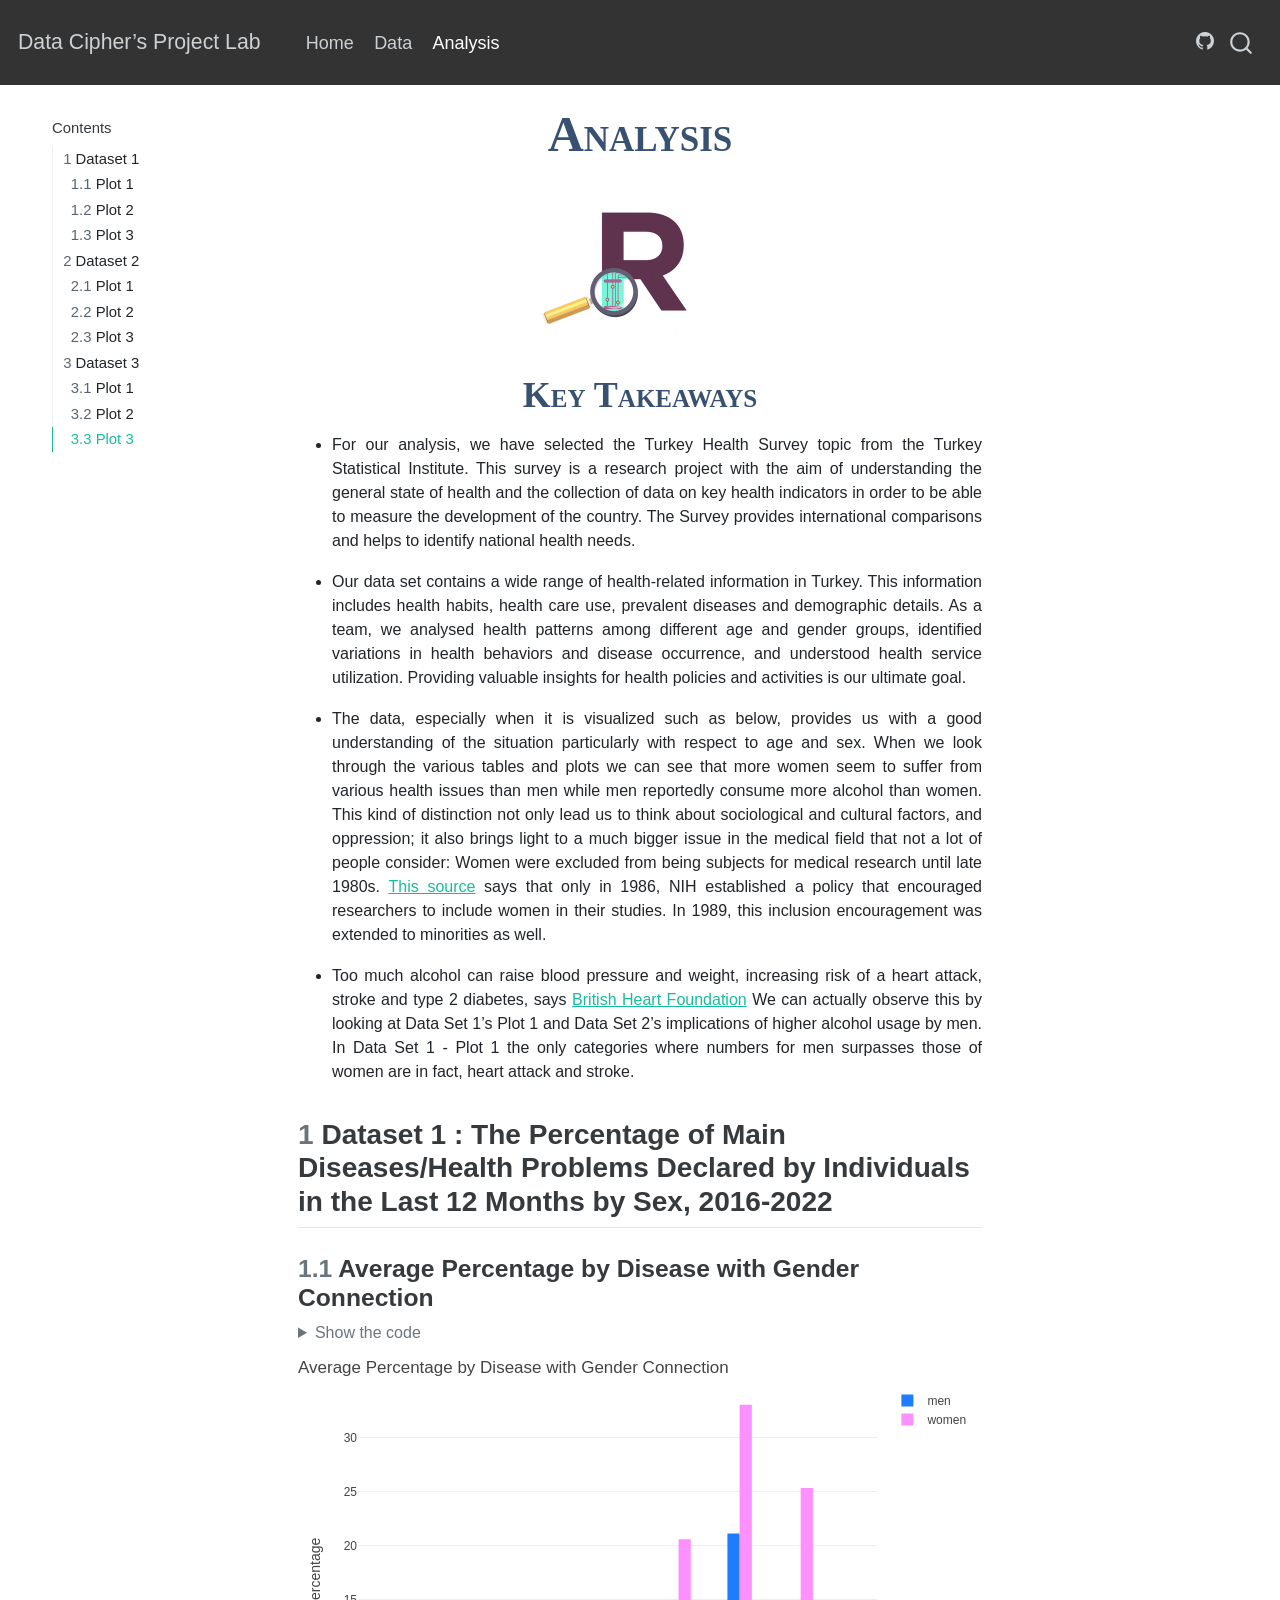
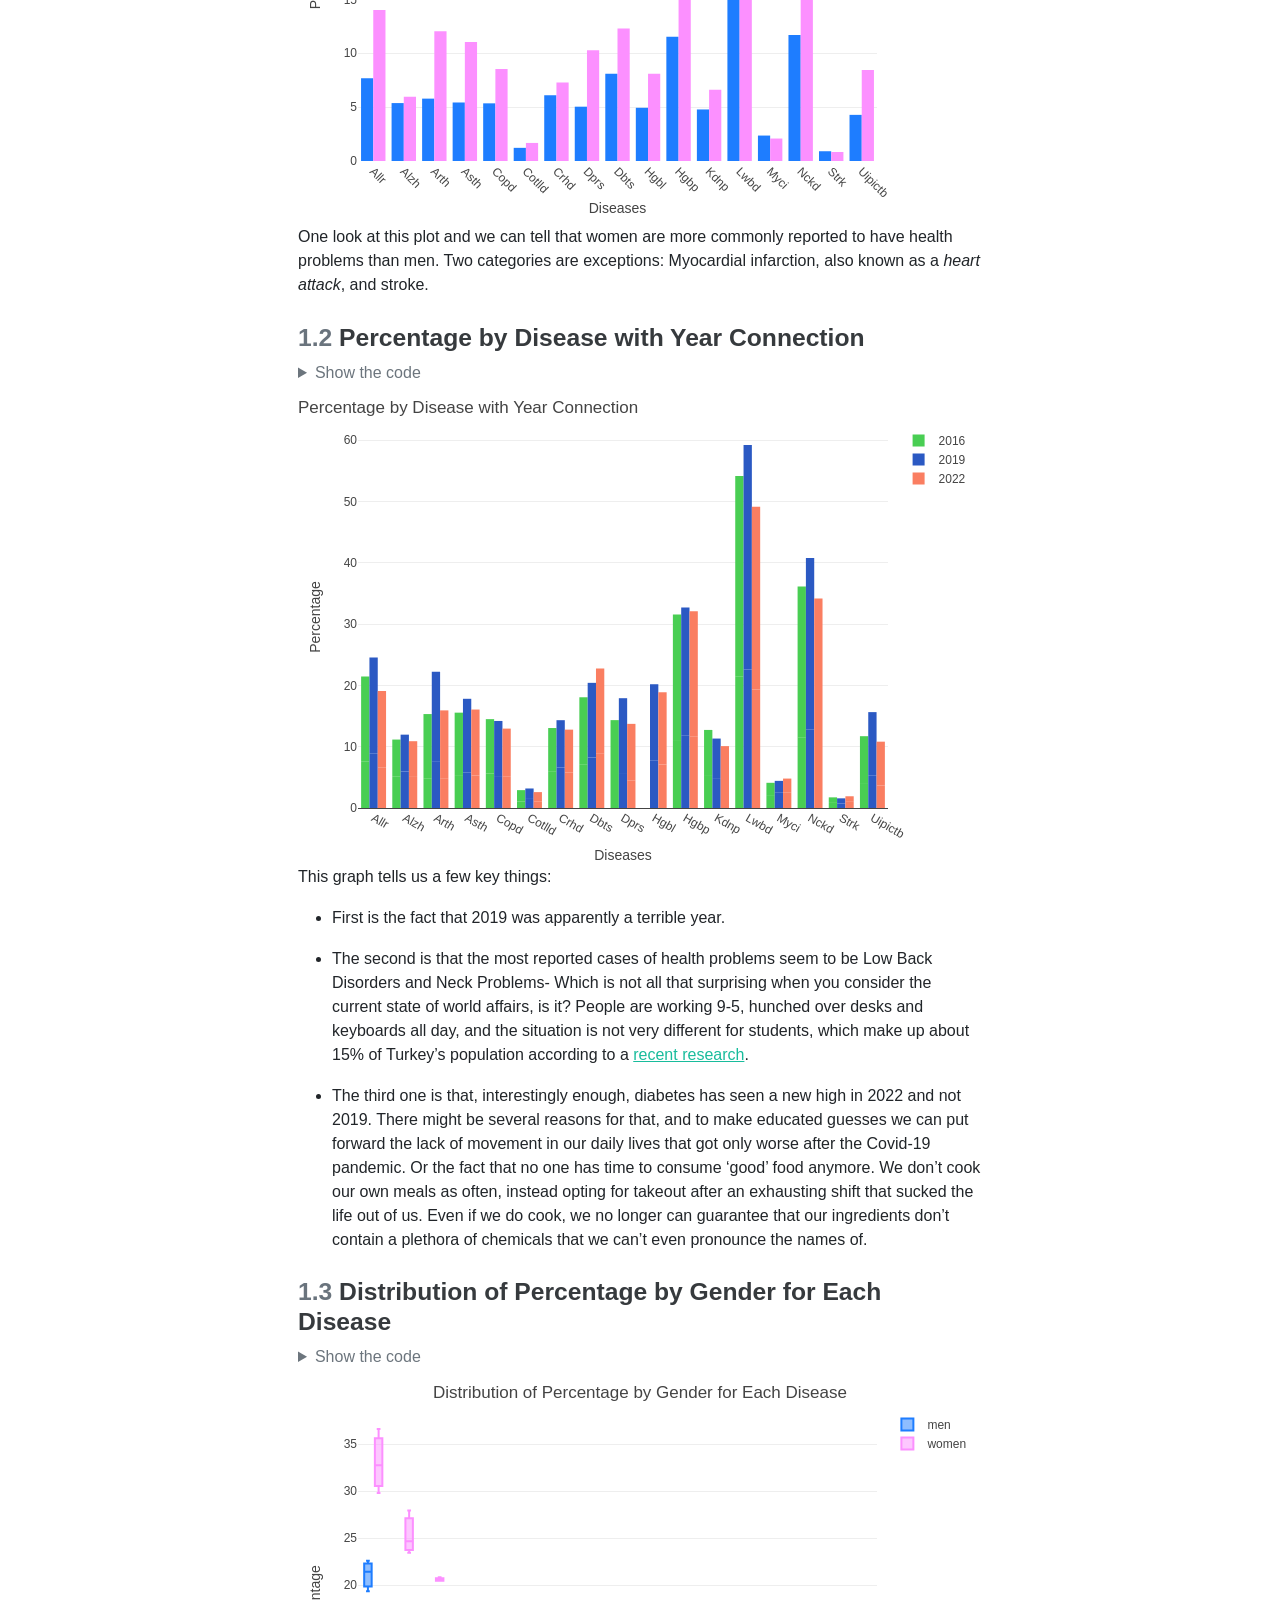
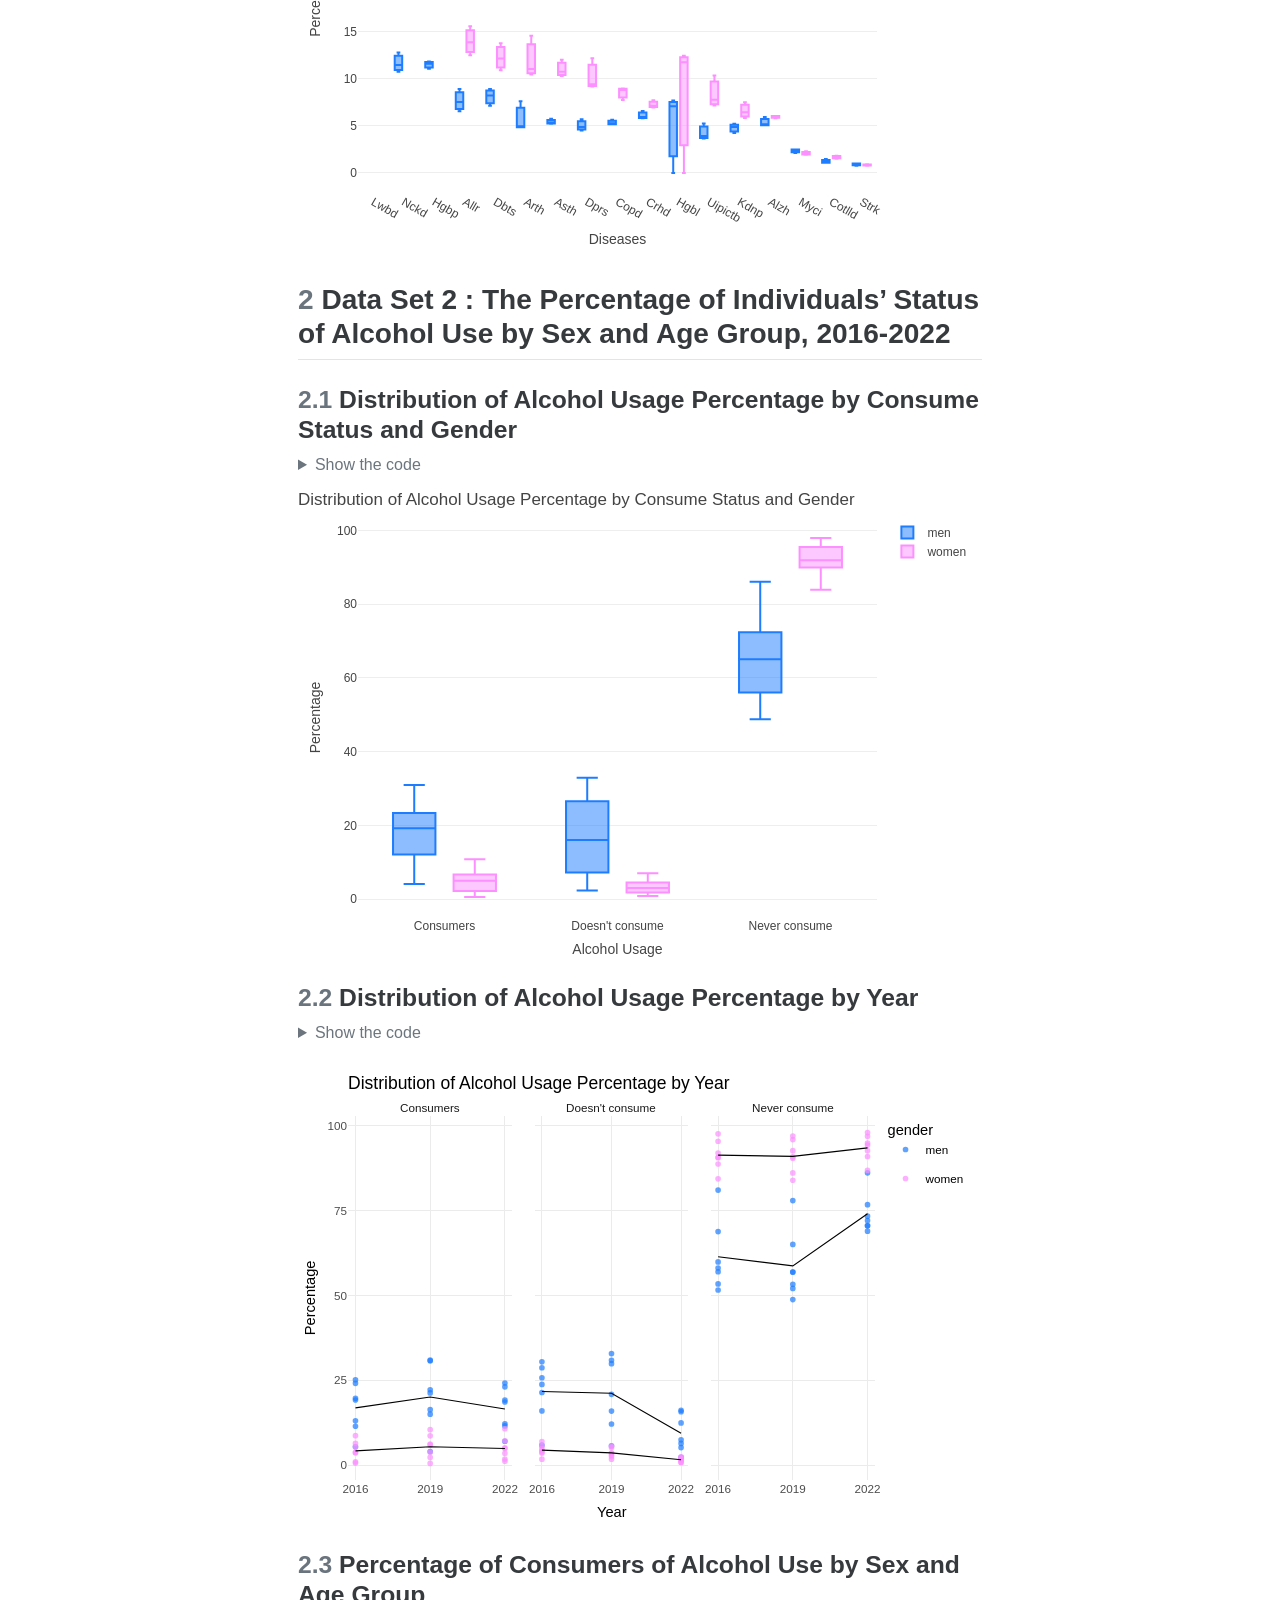
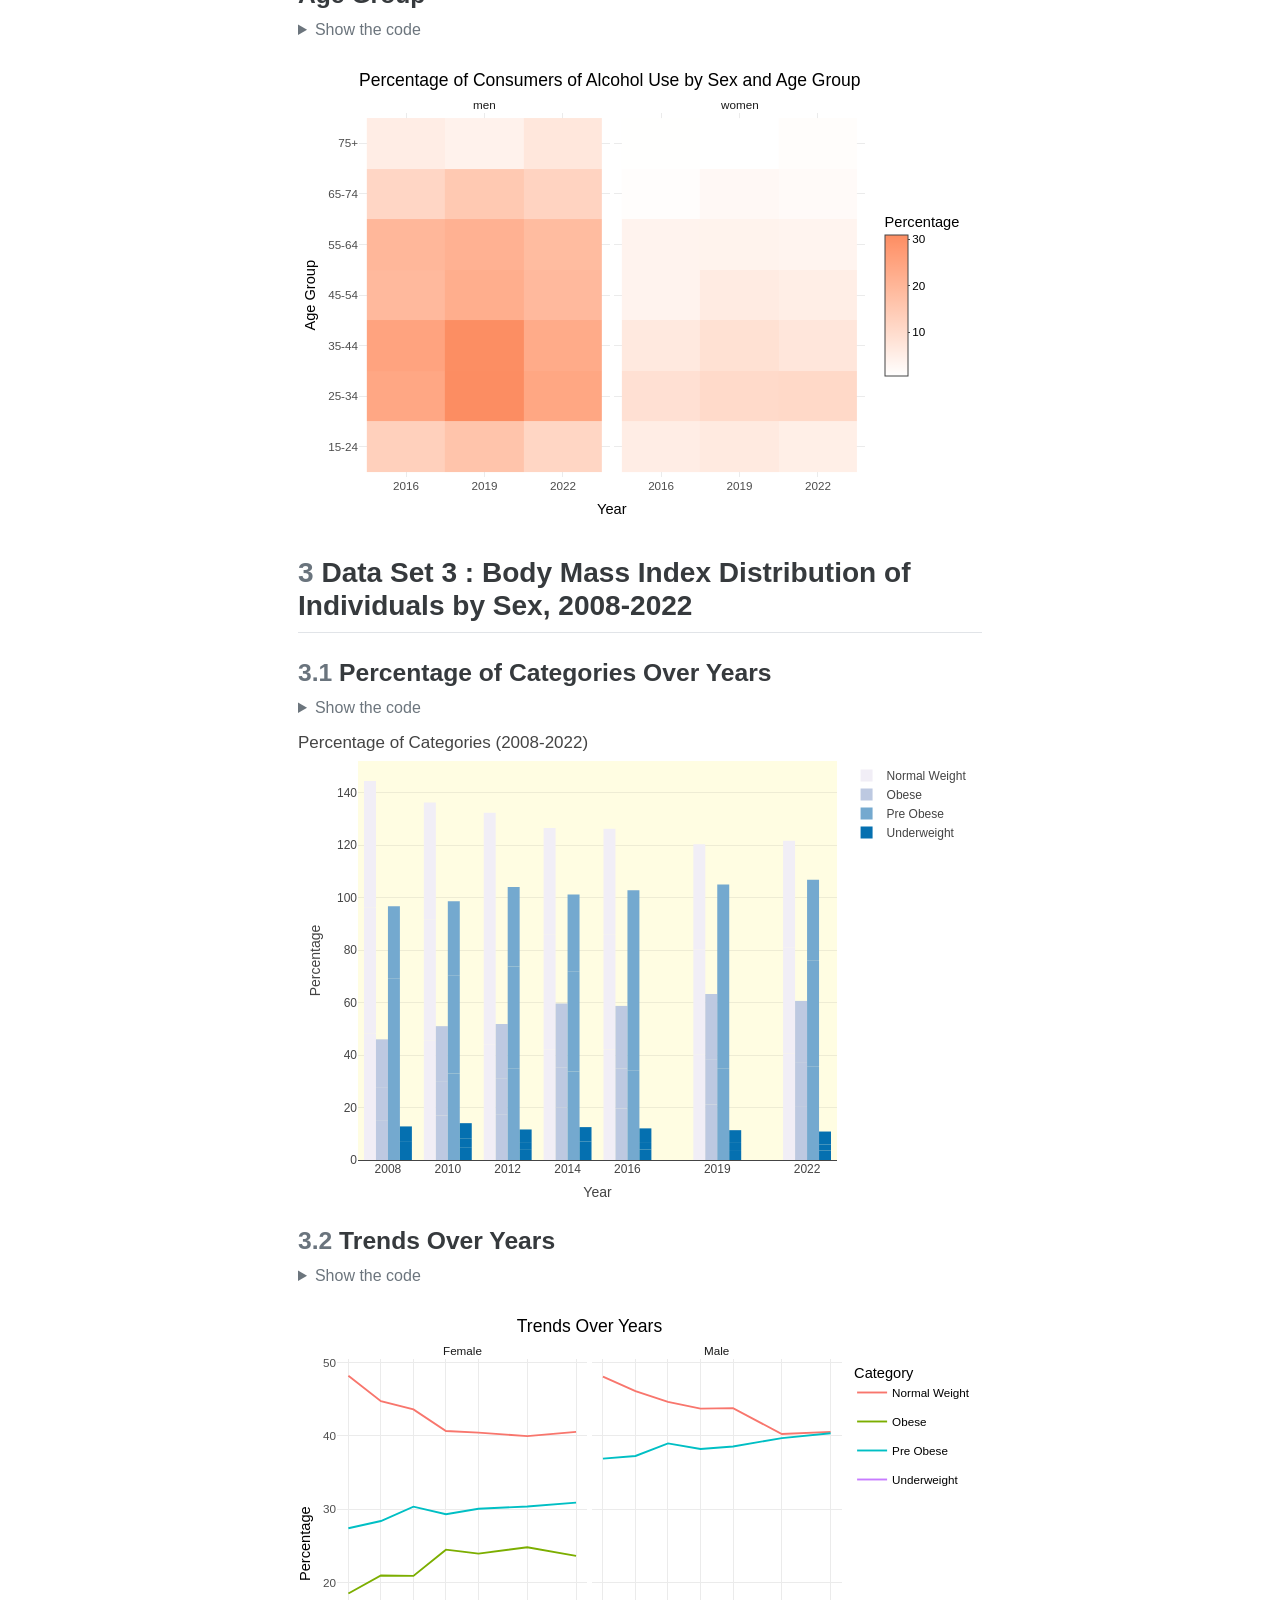
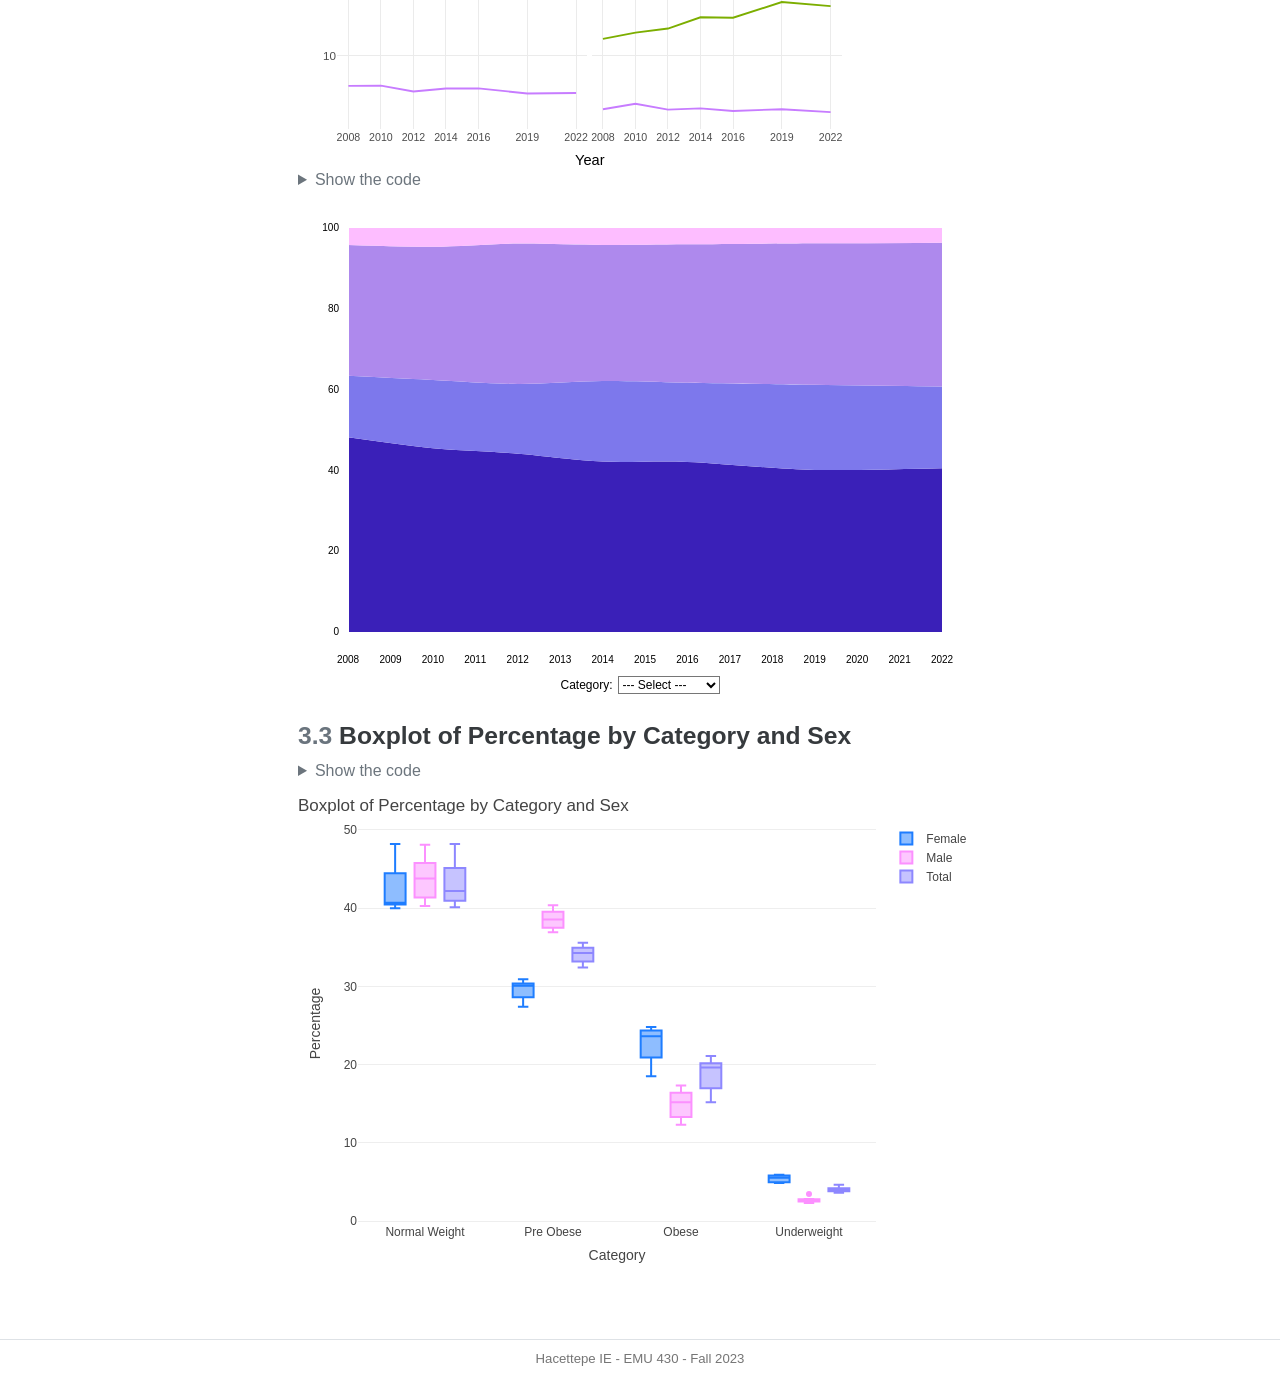
==== docs/analysis.html @ 60629591 "charts are done" ====
<!DOCTYPE html>
<html xmlns="http://www.w3.org/1999/xhtml" lang="en" xml:lang="en"><head>

<meta charset="utf-8">
<meta name="generator" content="quarto-1.3.433">

<meta name="viewport" content="width=device-width, initial-scale=1.0, user-scalable=yes">


<title>Data Cipher's Project Lab – analysis</title>
<style>
code{white-space: pre-wrap;}
span.smallcaps{font-variant: small-caps;}
div.columns{display: flex; gap: min(4vw, 1.5em);}
div.column{flex: auto; overflow-x: auto;}
div.hanging-indent{margin-left: 1.5em; text-indent: -1.5em;}
ul.task-list{list-style: none;}
ul.task-list li input[type="checkbox"] {
  width: 0.8em;
  margin: 0 0.8em 0.2em -1em; /* quarto-specific, see https://github.com/quarto-dev/quarto-cli/issues/4556 */ 
  vertical-align: middle;
}
/* CSS for syntax highlighting */
pre > code.sourceCode { white-space: pre; position: relative; }
pre > code.sourceCode > span { display: inline-block; line-height: 1.25; }
pre > code.sourceCode > span:empty { height: 1.2em; }
.sourceCode { overflow: visible; }
code.sourceCode > span { color: inherit; text-decoration: inherit; }
div.sourceCode { margin: 1em 0; }
pre.sourceCode { margin: 0; }
@media screen {
div.sourceCode { overflow: auto; }
}
@media print {
pre > code.sourceCode { white-space: pre-wrap; }
pre > code.sourceCode > span { text-indent: -5em; padding-left: 5em; }
}
pre.numberSource code
  { counter-reset: source-line 0; }
pre.numberSource code > span
  { position: relative; left: -4em; counter-increment: source-line; }
pre.numberSource code > span > a:first-child::before
  { content: counter(source-line);
    position: relative; left: -1em; text-align: right; vertical-align: baseline;
    border: none; display: inline-block;
    -webkit-touch-callout: none; -webkit-user-select: none;
    -khtml-user-select: none; -moz-user-select: none;
    -ms-user-select: none; user-select: none;
    padding: 0 4px; width: 4em;
  }
pre.numberSource { margin-left: 3em;  padding-left: 4px; }
div.sourceCode
  {   }
@media screen {
pre > code.sourceCode > span > a:first-child::before { text-decoration: underline; }
}
</style>


<script src="site_libs/quarto-nav/quarto-nav.js"></script>
<script src="site_libs/quarto-nav/headroom.min.js"></script>
<script src="site_libs/clipboard/clipboard.min.js"></script>
<script src="site_libs/quarto-search/autocomplete.umd.js"></script>
<script src="site_libs/quarto-search/fuse.min.js"></script>
<script src="site_libs/quarto-search/quarto-search.js"></script>
<meta name="quarto:offset" content="./">
<link href="./logo.png" rel="icon" type="image/png">
<script src="site_libs/quarto-html/quarto.js"></script>
<script src="site_libs/quarto-html/popper.min.js"></script>
<script src="site_libs/quarto-html/tippy.umd.min.js"></script>
<script src="site_libs/quarto-html/anchor.min.js"></script>
<link href="site_libs/quarto-html/tippy.css" rel="stylesheet">
<link href="site_libs/quarto-html/quarto-syntax-highlighting.css" rel="stylesheet" id="quarto-text-highlighting-styles">
<script src="site_libs/bootstrap/bootstrap.min.js"></script>
<link href="site_libs/bootstrap/bootstrap-icons.css" rel="stylesheet">
<link href="site_libs/bootstrap/bootstrap.min.css" rel="stylesheet" id="quarto-bootstrap" data-mode="light">
<script id="quarto-search-options" type="application/json">{
  "location": "navbar",
  "copy-button": false,
  "collapse-after": 3,
  "panel-placement": "end",
  "type": "overlay",
  "limit": 20,
  "language": {
    "search-no-results-text": "No results",
    "search-matching-documents-text": "matching documents",
    "search-copy-link-title": "Copy link to search",
    "search-hide-matches-text": "Hide additional matches",
    "search-more-match-text": "more match in this document",
    "search-more-matches-text": "more matches in this document",
    "search-clear-button-title": "Clear",
    "search-detached-cancel-button-title": "Cancel",
    "search-submit-button-title": "Submit",
    "search-label": "Search"
  }
}</script>
<style>html{ scroll-behavior: smooth; }</style>
<script src="site_libs/htmlwidgets-1.6.2/htmlwidgets.js"></script>
<script src="site_libs/plotly-binding-4.10.3/plotly.js"></script>
<script src="site_libs/typedarray-0.1/typedarray.min.js"></script>
<script src="site_libs/jquery-3.5.1/jquery.min.js"></script>
<link href="site_libs/crosstalk-1.2.1/css/crosstalk.min.css" rel="stylesheet">
<script src="site_libs/crosstalk-1.2.1/js/crosstalk.min.js"></script>
<link href="site_libs/plotly-htmlwidgets-css-2.11.1/plotly-htmlwidgets.css" rel="stylesheet">
<script src="site_libs/plotly-main-2.11.1/plotly-latest.min.js"></script>
<script src="site_libs/d3-3.5.3/d3.min.js"></script>
<link href="site_libs/colorbrewer-1/colorbrewer.css" rel="stylesheet">
<script src="site_libs/colorbrewer-1/colorbrewer.js"></script>
<link href="site_libs/streamgraph-1/streamgraph.css" rel="stylesheet">
<script src="site_libs/streamgraph-binding-0.9.0/streamgraph.js"></script>


<link rel="stylesheet" href="styles.css">
</head>

<body class="floating nav-fixed">

<div id="quarto-search-results"></div>
  <header id="quarto-header" class="headroom fixed-top">
    <nav class="navbar navbar-expand-lg navbar-dark ">
      <div class="navbar-container container-fluid">
      <div class="navbar-brand-container">
    <a class="navbar-brand" href="./index.html">
    <span class="navbar-title">Data Cipher’s Project Lab</span>
    </a>
  </div>
            <div id="quarto-search" class="" title="Search"></div>
          <button class="navbar-toggler" type="button" data-bs-toggle="collapse" data-bs-target="#navbarCollapse" aria-controls="navbarCollapse" aria-expanded="false" aria-label="Toggle navigation" onclick="if (window.quartoToggleHeadroom) { window.quartoToggleHeadroom(); }">
  <span class="navbar-toggler-icon"></span>
</button>
          <div class="collapse navbar-collapse" id="navbarCollapse">
            <ul class="navbar-nav navbar-nav-scroll me-auto">
  <li class="nav-item">
    <a class="nav-link" href="./index.html" rel="" target="">
 <span class="menu-text">Home</span></a>
  </li>  
  <li class="nav-item">
    <a class="nav-link" href="./data.html" rel="" target="">
 <span class="menu-text">Data</span></a>
  </li>  
  <li class="nav-item">
    <a class="nav-link active" href="./analysis.html" rel="" target="" aria-current="page">
 <span class="menu-text">Analysis</span></a>
  </li>  
</ul>
            <div class="quarto-navbar-tools ms-auto">
    <a href="https://github.com/emu-hacettepe-analytics/emu430-fall2023-team-data_ciphers" rel="" title="" class="quarto-navigation-tool px-1" aria-label=""><i class="bi bi-github"></i></a>
</div>
          </div> <!-- /navcollapse -->
      </div> <!-- /container-fluid -->
    </nav>
</header>
<!-- content -->
<div id="quarto-content" class="quarto-container page-columns page-rows-contents page-layout-article page-navbar">
<!-- sidebar -->
  <nav id="quarto-sidebar" class="sidebar collapse collapse-horizontal sidebar-navigation floating overflow-auto">
    <nav id="TOC" role="doc-toc" class="toc-active" data-toc-expanded="5">
    <h2 id="toc-title">Contents</h2>
   
  <ul>
  <li><a href="#dataset-1-the-percentage-of-main-diseaseshealth-problems-declared-by-individuals-in-the-last-12-months-by-sex-2016-2022" id="toc-dataset-1-the-percentage-of-main-diseaseshealth-problems-declared-by-individuals-in-the-last-12-months-by-sex-2016-2022" class="nav-link active" data-scroll-target="#dataset-1-the-percentage-of-main-diseaseshealth-problems-declared-by-individuals-in-the-last-12-months-by-sex-2016-2022"><span class="header-section-number">1</span> Dataset 1 : The Percentage of Main Diseases/Health Problems Declared by Individuals in the Last 12 Months by Sex, 2016-2022</a>
  <ul>
  <li><a href="#average-percentage-by-disease-with-gender-connection" id="toc-average-percentage-by-disease-with-gender-connection" class="nav-link" data-scroll-target="#average-percentage-by-disease-with-gender-connection"><span class="header-section-number">1.1</span> Average Percentage by Disease with Gender Connection</a></li>
  <li><a href="#percentage-by-disease-with-year-connection" id="toc-percentage-by-disease-with-year-connection" class="nav-link" data-scroll-target="#percentage-by-disease-with-year-connection"><span class="header-section-number">1.2</span> Percentage by Disease with Year Connection</a></li>
  <li><a href="#distribution-of-percentage-by-gender-for-each-disease" id="toc-distribution-of-percentage-by-gender-for-each-disease" class="nav-link" data-scroll-target="#distribution-of-percentage-by-gender-for-each-disease"><span class="header-section-number">1.3</span> Distribution of Percentage by Gender for Each Disease</a></li>
  </ul></li>
  <li><a href="#data-set-2-the-percentage-of-individuals-status-of-alcohol-use-by-sex-and-age-group-2016-2022" id="toc-data-set-2-the-percentage-of-individuals-status-of-alcohol-use-by-sex-and-age-group-2016-2022" class="nav-link" data-scroll-target="#data-set-2-the-percentage-of-individuals-status-of-alcohol-use-by-sex-and-age-group-2016-2022"><span class="header-section-number">2</span> Data Set 2 : The Percentage of Individuals’ Status of Alcohol Use by Sex and Age Group, 2016-2022</a>
  <ul>
  <li><a href="#distribution-of-alcohol-usage-percentage-by-consume-status-and-gender" id="toc-distribution-of-alcohol-usage-percentage-by-consume-status-and-gender" class="nav-link" data-scroll-target="#distribution-of-alcohol-usage-percentage-by-consume-status-and-gender"><span class="header-section-number">2.1</span> Distribution of Alcohol Usage Percentage by Consume Status and Gender</a></li>
  <li><a href="#distribution-of-alcohol-usage-percentage-by-year" id="toc-distribution-of-alcohol-usage-percentage-by-year" class="nav-link" data-scroll-target="#distribution-of-alcohol-usage-percentage-by-year"><span class="header-section-number">2.2</span> Distribution of Alcohol Usage Percentage by Year</a></li>
  <li><a href="#percentage-of-consumers-of-alcohol-use-by-sex-and-age-group" id="toc-percentage-of-consumers-of-alcohol-use-by-sex-and-age-group" class="nav-link" data-scroll-target="#percentage-of-consumers-of-alcohol-use-by-sex-and-age-group"><span class="header-section-number">2.3</span> Percentage of Consumers of Alcohol Use by Sex and Age Group</a></li>
  </ul></li>
  <li><a href="#data-set-3-body-mass-index-distribution-of-individuals-by-sex-2008-2022" id="toc-data-set-3-body-mass-index-distribution-of-individuals-by-sex-2008-2022" class="nav-link" data-scroll-target="#data-set-3-body-mass-index-distribution-of-individuals-by-sex-2008-2022"><span class="header-section-number">3</span> Data Set 3 : Body Mass Index Distribution of Individuals by Sex, 2008-2022</a>
  <ul>
  <li><a href="#percentage-of-categories-over-years" id="toc-percentage-of-categories-over-years" class="nav-link" data-scroll-target="#percentage-of-categories-over-years"><span class="header-section-number">3.1</span> Percentage of Categories Over Years</a></li>
  <li><a href="#trends-over-years" id="toc-trends-over-years" class="nav-link" data-scroll-target="#trends-over-years"><span class="header-section-number">3.2</span> Trends Over Years</a></li>
  <li><a href="#boxplot-of-percentage-by-category-and-sex" id="toc-boxplot-of-percentage-by-category-and-sex" class="nav-link" data-scroll-target="#boxplot-of-percentage-by-category-and-sex"><span class="header-section-number">3.3</span> Boxplot of Percentage by Category and Sex</a></li>
  </ul></li>
  </ul>
</nav>
</nav>
<div id="quarto-sidebar-glass" data-bs-toggle="collapse" data-bs-target="#quarto-sidebar,#quarto-sidebar-glass"></div>
<!-- margin-sidebar -->
    <div id="quarto-margin-sidebar" class="sidebar margin-sidebar">
    </div>
<!-- main -->
<main class="content" id="quarto-document-content">



<div style="text-align: center">
<div style="font-family: fantasy; font-size: 50px; font-style: normal; font-variant: small-caps; font-weight: 700; line-height: 39.6px; color: #385170;">
<p><strong>Analysis</strong></p>
</div>
</div>
<div class="quarto-figure quarto-figure-center">
<figure class="figure">
<p><img src="giphy2.gif" class="img-fluid figure-img" width="240"></p>
</figure>
</div>
<div style="text-align: center">
<div style="font-family: fantasy; font-size: 36px; font-style: normal; font-variant: small-caps; font-weight: 700; line-height: 39.6px; color: #385170;">
<p><strong>Key Takeaways</strong></p>
</div>
</div>
<div style="text-align: justify">
<ul>
<li><p>For our analysis, we have selected the Turkey Health Survey topic from the Turkey Statistical Institute. This survey is a research project with the aim of understanding the general state of health and the collection of data on key health indicators in order to be able to measure the development of the country. The Survey provides international comparisons and helps to identify national health needs.</p></li>
<li><p>Our data set contains a wide range of health-related information in Turkey. This information includes health habits, health care use, prevalent diseases and demographic details. As a team, we analysed health patterns among different age and gender groups, identified variations in health behaviors and disease occurrence, and understood health service utilization. Providing valuable insights for health policies and activities is our ultimate goal.</p></li>
<li><p>The data, especially when it is visualized such as below, provides us with a good understanding of the situation particularly with respect to age and sex. When we look through the various tables and plots we can see that more women seem to suffer from various health issues than men while men reportedly consume more alcohol than women. This kind of distinction not only lead us to think about sociological and cultural factors, and oppression; it also brings light to a much bigger issue in the medical field that not a lot of people consider: Women were excluded from being subjects for medical research until late 1980s. <a href="https://orwh.od.nih.gov/toolkit/recruitment/history#:~:text=In%201986%2C%20NIH%20established%20a,Grants%20and%20Contracts%20in%201987.">This source</a> says that only in 1986, NIH established a policy that encouraged researchers to include women in their studies. In 1989, this inclusion encouragement was extended to minorities as well.</p></li>
<li><p>Too much alcohol can raise blood pressure and weight, increasing risk of a heart attack, stroke and type 2 diabetes, says <a href="https://www.bhf.org.uk/informationsupport/heart-matters-magazine/medical/effects-of-alcohol-on-your-heart#:~:text=Too%20much%20alcohol%20can%20raise,at%20Royal%20Liverpool%20University%20Hospitals.">British Heart Foundation</a> We can actually observe this by looking at Data Set 1’s Plot 1 and Data Set 2’s implications of higher alcohol usage by men. In Data Set 1 - Plot 1 the only categories where numbers for men surpasses those of women are in fact, heart attack and stroke.</p></li>
</ul>
</div>
<section id="dataset-1-the-percentage-of-main-diseaseshealth-problems-declared-by-individuals-in-the-last-12-months-by-sex-2016-2022" class="level2" data-toc-text="Dataset 1" data-number="1">
<h2 data-toc-text="Dataset 1" data-number="1" class="anchored" data-anchor-id="dataset-1-the-percentage-of-main-diseaseshealth-problems-declared-by-individuals-in-the-last-12-months-by-sex-2016-2022"><span class="header-section-number">1</span> Dataset 1 : The Percentage of Main Diseases/Health Problems Declared by Individuals in the Last 12 Months by Sex, 2016-2022</h2>
<section id="average-percentage-by-disease-with-gender-connection" class="level3" data-toc-text="Plot 1" data-number="1.1">
<h3 data-toc-text="Plot 1" data-number="1.1" class="anchored" data-anchor-id="average-percentage-by-disease-with-gender-connection"><span class="header-section-number">1.1</span> Average Percentage by Disease with Gender Connection</h3>
<div class="cell">
<details>
<summary>Show the code</summary>
<div class="sourceCode cell-code" id="cb1"><pre class="sourceCode r code-with-copy"><code class="sourceCode r"><span id="cb1-1"><a href="#cb1-1" aria-hidden="true" tabindex="-1"></a>summary_data <span class="ot">&lt;-</span> data_1_longer <span class="sc">%&gt;%</span></span>
<span id="cb1-2"><a href="#cb1-2" aria-hidden="true" tabindex="-1"></a>  <span class="fu">group_by</span>(Diseases, Gender) <span class="sc">%&gt;%</span></span>
<span id="cb1-3"><a href="#cb1-3" aria-hidden="true" tabindex="-1"></a>  <span class="fu">summarise</span>(<span class="at">mean_percentage =</span> <span class="fu">mean</span>(Percentage))</span>
<span id="cb1-4"><a href="#cb1-4" aria-hidden="true" tabindex="-1"></a>abbreviate_disease_names <span class="ot">&lt;-</span> <span class="fu">abbreviate</span>(summary_data<span class="sc">$</span>Diseases)</span>
<span id="cb1-5"><a href="#cb1-5" aria-hidden="true" tabindex="-1"></a>plot <span class="ot">&lt;-</span> <span class="fu">plot_ly</span>(summary_data, </span>
<span id="cb1-6"><a href="#cb1-6" aria-hidden="true" tabindex="-1"></a>                <span class="at">x =</span> <span class="sc">~</span>abbreviate_disease_names, </span>
<span id="cb1-7"><a href="#cb1-7" aria-hidden="true" tabindex="-1"></a>                <span class="at">y =</span> <span class="sc">~</span>mean_percentage, </span>
<span id="cb1-8"><a href="#cb1-8" aria-hidden="true" tabindex="-1"></a>                <span class="at">color =</span> <span class="sc">~</span>Gender,</span>
<span id="cb1-9"><a href="#cb1-9" aria-hidden="true" tabindex="-1"></a>                <span class="at">colors =</span> <span class="fu">c</span>(<span class="st">"#1E7DFF"</span>, <span class="st">"#FC90FF"</span>),</span>
<span id="cb1-10"><a href="#cb1-10" aria-hidden="true" tabindex="-1"></a>                <span class="at">type =</span> <span class="st">"bar"</span>) <span class="sc">%&gt;%</span></span>
<span id="cb1-11"><a href="#cb1-11" aria-hidden="true" tabindex="-1"></a>  <span class="fu">layout</span>(<span class="at">title =</span> <span class="fu">list</span>(<span class="at">text=</span><span class="st">"Average Percentage by Disease with Gender Connection"</span>, <span class="at">x =</span> <span class="dv">0</span>, <span class="at">y =</span> <span class="dv">1</span>),</span>
<span id="cb1-12"><a href="#cb1-12" aria-hidden="true" tabindex="-1"></a>         <span class="at">xaxis =</span> <span class="fu">list</span>(<span class="at">title =</span> <span class="st">"Diseases"</span>,</span>
<span id="cb1-13"><a href="#cb1-13" aria-hidden="true" tabindex="-1"></a>                      <span class="at">zeroline =</span> <span class="cn">FALSE</span>,</span>
<span id="cb1-14"><a href="#cb1-14" aria-hidden="true" tabindex="-1"></a>                      <span class="at">tickangle =</span> <span class="dv">45</span>,</span>
<span id="cb1-15"><a href="#cb1-15" aria-hidden="true" tabindex="-1"></a>                      <span class="at">categoryorder =</span> <span class="st">"trace"</span>),</span>
<span id="cb1-16"><a href="#cb1-16" aria-hidden="true" tabindex="-1"></a>         <span class="at">yaxis =</span> <span class="fu">list</span>(<span class="at">title =</span> <span class="st">"Percentage"</span>,</span>
<span id="cb1-17"><a href="#cb1-17" aria-hidden="true" tabindex="-1"></a>                      <span class="at">zeroline =</span> <span class="cn">FALSE</span>))</span>
<span id="cb1-18"><a href="#cb1-18" aria-hidden="true" tabindex="-1"></a></span>
<span id="cb1-19"><a href="#cb1-19" aria-hidden="true" tabindex="-1"></a>plot</span></code><button title="Copy to Clipboard" class="code-copy-button"><i class="bi"></i></button></pre></div>
</details>
<div class="cell-output-display">
<div class="plotly html-widget html-fill-item-overflow-hidden html-fill-item" id="htmlwidget-9ee4ff989097ef9390db" style="width:100%;height:464px;"></div>
<script type="application/json" data-for="htmlwidget-9ee4ff989097ef9390db">{"x":{"visdat":{"390c40667aaf":["function () ","plotlyVisDat"]},"cur_data":"390c40667aaf","attrs":{"390c40667aaf":{"x":{},"y":{},"color":{},"colors":["#1E7DFF","#FC90FF"],"alpha_stroke":1,"sizes":[10,100],"spans":[1,20],"type":"bar"}},"layout":{"margin":{"b":40,"l":60,"t":25,"r":10},"title":{"text":"Average Percentage by Disease with Gender Connection","x":0,"y":1},"xaxis":{"domain":[0,1],"automargin":true,"title":"Diseases","zeroline":false,"tickangle":45,"categoryorder":"trace","type":"category","categoryarray":["Allr","Alzh","Arth","Asth","Copd","Cotlld","Crhd","Dbts","Dprs","Hgbl","Hgbp","Kdnp","Lwbd","Myci","Nckd","Strk","Uipictb"]},"yaxis":{"domain":[0,1],"automargin":true,"title":"Percentage","zeroline":false},"hovermode":"closest","showlegend":true},"source":"A","config":{"modeBarButtonsToAdd":["hoverclosest","hovercompare"],"showSendToCloud":false},"data":[{"x":["Allr","Alzh","Arth","Asth","Copd","Cotlld","Crhd","Dprs","Dbts","Hgbl","Hgbp","Kdnp","Lwbd","Myci","Nckd","Strk","Uipictb"],"y":[7.6779724364790409,5.3735703163394026,5.7861340508108352,5.4275524307911525,5.3487673130767153,1.2211441964735044,6.1027062144225388,5.0380604186408977,8.103265201840971,4.9368112027380731,11.5245198134687,4.7809546304106592,21.107182608504147,2.3602249481860236,11.684533032437804,0.90560624507417242,4.2804255594739535],"type":"bar","name":"men","marker":{"color":"rgba(30,125,255,1)","line":{"color":"rgba(30,125,255,1)"}},"textfont":{"color":"rgba(30,125,255,1)"},"error_y":{"color":"rgba(30,125,255,1)"},"error_x":{"color":"rgba(30,125,255,1)"},"xaxis":"x","yaxis":"y","frame":null},{"x":["Allr","Alzh","Arth","Asth","Copd","Cotlld","Crhd","Dprs","Dbts","Hgbl","Hgbp","Kdnp","Lwbd","Myci","Nckd","Strk","Uipictb"],"y":[14.013354177019723,5.9661781636778537,12.036993765963658,11.045274753893148,8.5300229406048889,1.6750226626665816,7.2785837708678409,10.282917184487278,12.301164289146438,8.0835690134560902,20.579644953340797,6.6018280674777809,33.049019195086963,2.0844825219114096,25.337287795368688,0.83531329571133883,8.4416502158828646],"type":"bar","name":"women","marker":{"color":"rgba(252,144,255,1)","line":{"color":"rgba(252,144,255,1)"}},"textfont":{"color":"rgba(252,144,255,1)"},"error_y":{"color":"rgba(252,144,255,1)"},"error_x":{"color":"rgba(252,144,255,1)"},"xaxis":"x","yaxis":"y","frame":null}],"highlight":{"on":"plotly_click","persistent":false,"dynamic":false,"selectize":false,"opacityDim":0.20000000000000001,"selected":{"opacity":1},"debounce":0},"shinyEvents":["plotly_hover","plotly_click","plotly_selected","plotly_relayout","plotly_brushed","plotly_brushing","plotly_clickannotation","plotly_doubleclick","plotly_deselect","plotly_afterplot","plotly_sunburstclick"],"base_url":"https://plot.ly"},"evals":[],"jsHooks":[]}</script>
</div>
</div>
<p>One look at this plot and we can tell that women are more commonly reported to have health problems than men. Two categories are exceptions: Myocardial infarction, also known as a <em>heart attack</em>, and stroke.</p>
</section>
<section id="percentage-by-disease-with-year-connection" class="level3" data-toc-text="Plot 2" data-number="1.2">
<h3 data-toc-text="Plot 2" data-number="1.2" class="anchored" data-anchor-id="percentage-by-disease-with-year-connection"><span class="header-section-number">1.2</span> Percentage by Disease with Year Connection</h3>
<div class="cell">
<details>
<summary>Show the code</summary>
<div class="sourceCode cell-code" id="cb2"><pre class="sourceCode r code-with-copy"><code class="sourceCode r"><span id="cb2-1"><a href="#cb2-1" aria-hidden="true" tabindex="-1"></a>abbreviate_disease_names <span class="ot">&lt;-</span> <span class="fu">abbreviate</span>(data_1_longer<span class="sc">$</span>Diseases)</span>
<span id="cb2-2"><a href="#cb2-2" aria-hidden="true" tabindex="-1"></a></span>
<span id="cb2-3"><a href="#cb2-3" aria-hidden="true" tabindex="-1"></a>chart_12 <span class="ot">&lt;-</span> <span class="fu">plot_ly</span>(data_1_longer, </span>
<span id="cb2-4"><a href="#cb2-4" aria-hidden="true" tabindex="-1"></a>                <span class="at">x =</span> <span class="sc">~</span>abbreviate_disease_names, </span>
<span id="cb2-5"><a href="#cb2-5" aria-hidden="true" tabindex="-1"></a>                <span class="at">y =</span> <span class="sc">~</span>Percentage, </span>
<span id="cb2-6"><a href="#cb2-6" aria-hidden="true" tabindex="-1"></a>                <span class="at">color =</span> <span class="sc">~</span><span class="fu">as.factor</span>(Year),</span>
<span id="cb2-7"><a href="#cb2-7" aria-hidden="true" tabindex="-1"></a>                <span class="at">colors =</span> <span class="fu">c</span>(<span class="st">"#49CE53"</span>, <span class="st">"#2B59C3"</span>,<span class="st">"#FA7E61"</span>),</span>
<span id="cb2-8"><a href="#cb2-8" aria-hidden="true" tabindex="-1"></a>                <span class="at">type =</span> <span class="st">"bar"</span>) <span class="sc">%&gt;%</span></span>
<span id="cb2-9"><a href="#cb2-9" aria-hidden="true" tabindex="-1"></a>  <span class="fu">layout</span>(<span class="at">title =</span> <span class="fu">list</span>(<span class="at">text=</span><span class="st">"Percentage by Disease with Year Connection"</span>, <span class="at">x =</span> <span class="dv">0</span>, <span class="at">y =</span> <span class="dv">1</span>),</span>
<span id="cb2-10"><a href="#cb2-10" aria-hidden="true" tabindex="-1"></a>         <span class="at">xaxis =</span> <span class="fu">list</span>(<span class="at">title =</span> <span class="st">"Diseases"</span>),</span>
<span id="cb2-11"><a href="#cb2-11" aria-hidden="true" tabindex="-1"></a>         <span class="at">yaxis =</span> <span class="fu">list</span>(<span class="at">title =</span> <span class="st">"Percentage"</span>))</span>
<span id="cb2-12"><a href="#cb2-12" aria-hidden="true" tabindex="-1"></a></span>
<span id="cb2-13"><a href="#cb2-13" aria-hidden="true" tabindex="-1"></a>chart_12</span></code><button title="Copy to Clipboard" class="code-copy-button"><i class="bi"></i></button></pre></div>
</details>
<div class="cell-output-display">
<div class="plotly html-widget html-fill-item-overflow-hidden html-fill-item" id="htmlwidget-bcbc6fa8fcdcf81f0107" style="width:100%;height:464px;"></div>
<script type="application/json" data-for="htmlwidget-bcbc6fa8fcdcf81f0107">{"x":{"visdat":{"390c404851b8":["function () ","plotlyVisDat"]},"cur_data":"390c404851b8","attrs":{"390c404851b8":{"x":{},"y":{},"color":{},"colors":["#49CE53","#2B59C3","#FA7E61"],"alpha_stroke":1,"sizes":[10,100],"spans":[1,20],"type":"bar"}},"layout":{"margin":{"b":40,"l":60,"t":25,"r":10},"title":{"text":"Percentage by Disease with Year Connection","x":0,"y":1},"xaxis":{"domain":[0,1],"automargin":true,"title":"Diseases","type":"category","categoryorder":"array","categoryarray":["Allr","Alzh","Arth","Asth","Copd","Cotlld","Crhd","Dbts","Dprs","Hgbl","Hgbp","Kdnp","Lwbd","Myci","Nckd","Strk","Uipictb"]},"yaxis":{"domain":[0,1],"automargin":true,"title":"Percentage"},"hovermode":"closest","showlegend":true},"source":"A","config":{"modeBarButtonsToAdd":["hoverclosest","hovercompare"],"showSendToCloud":false},"data":[{"x":["Allr","Allr","Alzh","Alzh","Arth","Arth","Asth","Asth","Copd","Copd","Cotlld","Cotlld","Crhd","Crhd","Dprs","Dprs","Dbts","Dbts","Hgbl","Hgbl","Hgbp","Hgbp","Kdnp","Kdnp","Myci","Myci","Nckd","Nckd","Strk","Strk","Uipictb","Uipictb","Lwbd","Lwbd"],"y":[7.5405907316304335,13.90024550995577,5.0956861842644736,6.0655934898177071,4.8583613280283595,10.462408090340206,5.2344601627083343,10.316175126689545,5.6581225980106504,8.8341913587351737,1.0929407289891158,1.8208926122559466,5.8989576926295459,7.1431950426040292,4.8917359673190166,9.4407729932995537,7.1418795380343791,10.916818965812491,0,0,11.083737024019969,20.471834686819612,5.2254579153229521,7.507322857191963,2.1051780195948262,2.004608067001632,11.473857962971559,24.64700244221444,0.96268774764124032,0.77190709576156979,3.9222097238349551,7.7890004381493085,21.403870359647737,32.751858380323867],"type":"bar","name":"2016","marker":{"color":"rgba(73,206,83,1)","line":{"color":"rgba(73,206,83,1)"}},"textfont":{"color":"rgba(73,206,83,1)"},"error_y":{"color":"rgba(73,206,83,1)"},"error_x":{"color":"rgba(73,206,83,1)"},"xaxis":"x","yaxis":"y","frame":null},{"x":["Allr","Allr","Alzh","Alzh","Arth","Arth","Asth","Asth","Copd","Copd","Cotlld","Cotlld","Crhd","Crhd","Dprs","Dprs","Dbts","Dbts","Hgbl","Hgbl","Hgbp","Hgbp","Kdnp","Kdnp","Myci","Myci","Nckd","Nckd","Strk","Strk","Uipictb","Uipictb","Lwbd","Lwbd"],"y":[8.926596937477143,15.621690956978505,5.955258175231009,6.008264401571866,7.6369456060174947,14.591047859311281,5.7591128228014483,12.051521634128072,5.20806800961532,8.9869934022360507,1.4776752112324729,1.7051297368176912,6.5888899894327349,7.732646962014039,5.7036957945003728,12.204514763443914,8.2318333903577035,12.180856118197356,7.7063226883459182,12.478487075945148,11.866926961143056,20.814122543063611,4.8759315956880895,6.4482990276604824,2.4845709728617318,1.9404164367068524,12.816394200945908,27.942146894581317,0.74958961299222338,0.82627497848858789,5.265234696885404,10.372254263563597,22.589058103467885,36.596699275532579],"type":"bar","name":"2019","marker":{"color":"rgba(43,89,195,1)","line":{"color":"rgba(43,89,195,1)"}},"textfont":{"color":"rgba(43,89,195,1)"},"error_y":{"color":"rgba(43,89,195,1)"},"error_x":{"color":"rgba(43,89,195,1)"},"xaxis":"x","yaxis":"y","frame":null},{"x":["Allr","Allr","Alzh","Alzh","Arth","Arth","Asth","Asth","Copd","Copd","Cotlld","Cotlld","Crhd","Crhd","Dprs","Dprs","Dbts","Dbts","Hgbl","Hgbl","Hgbp","Hgbp","Kdnp","Kdnp","Myci","Myci","Nckd","Nckd","Strk","Strk","Uipictb","Uipictb","Lwbd","Lwbd"],"y":[6.5667296403295454,12.518126064124896,5.0697665895227262,5.824676599643988,4.8630952183866514,11.057525348239485,5.2890843068636748,10.768127500861825,5.1801113316041754,7.7688840608434422,1.0928166491989246,1.4990456389261073,5.8202709612053365,6.9599093079854555,4.5187494941033028,9.2034637967183688,8.9360826771308286,13.80581778342947,7.1041109198683019,11.772219964423121,11.622895455243073,20.45297763013917,4.2414743802209349,5.8498623175808975,2.4909258521015132,2.3084230620257449,10.763346933395946,23.422714049310308,1.0045413745890537,0.90775781288385882,3.6538322577015006,7.1636959459356886,19.328619362396815,29.798499929404436],"type":"bar","name":"2022","marker":{"color":"rgba(250,126,97,1)","line":{"color":"rgba(250,126,97,1)"}},"textfont":{"color":"rgba(250,126,97,1)"},"error_y":{"color":"rgba(250,126,97,1)"},"error_x":{"color":"rgba(250,126,97,1)"},"xaxis":"x","yaxis":"y","frame":null}],"highlight":{"on":"plotly_click","persistent":false,"dynamic":false,"selectize":false,"opacityDim":0.20000000000000001,"selected":{"opacity":1},"debounce":0},"shinyEvents":["plotly_hover","plotly_click","plotly_selected","plotly_relayout","plotly_brushed","plotly_brushing","plotly_clickannotation","plotly_doubleclick","plotly_deselect","plotly_afterplot","plotly_sunburstclick"],"base_url":"https://plot.ly"},"evals":[],"jsHooks":[]}</script>
</div>
</div>
<p>This graph tells us a few key things:</p>
<ul>
<li><p>First is the fact that 2019 was apparently a terrible year.</p></li>
<li><p>The second is that the most reported cases of health problems seem to be Low Back Disorders and Neck Problems- Which is not all that surprising when you consider the current state of world affairs, is it? People are working 9-5, hunched over desks and keyboards all day, and the situation is not very different for students, which make up about 15% of Turkey’s population according to a <a href="https://data.tuik.gov.tr/Bulten/Index?p=Istatistiklerle-Genclik-2022-49670">recent research</a>.</p></li>
<li><p>The third one is that, interestingly enough, diabetes has seen a new high in 2022 and not 2019. There might be several reasons for that, and to make educated guesses we can put forward the lack of movement in our daily lives that got only worse after the Covid-19 pandemic. Or the fact that no one has time to consume ‘good’ food anymore. We don’t cook our own meals as often, instead opting for takeout after an exhausting shift that sucked the life out of us. Even if we do cook, we no longer can guarantee that our ingredients don’t contain a plethora of chemicals that we can’t even pronounce the names of.</p></li>
</ul>
</section>
<section id="distribution-of-percentage-by-gender-for-each-disease" class="level3" data-toc-text="Plot 3" data-number="1.3">
<h3 data-toc-text="Plot 3" data-number="1.3" class="anchored" data-anchor-id="distribution-of-percentage-by-gender-for-each-disease"><span class="header-section-number">1.3</span> Distribution of Percentage by Gender for Each Disease</h3>
<div class="cell">
<details>
<summary>Show the code</summary>
<div class="sourceCode cell-code" id="cb3"><pre class="sourceCode r code-with-copy"><code class="sourceCode r"><span id="cb3-1"><a href="#cb3-1" aria-hidden="true" tabindex="-1"></a>abbreviate_disease_names <span class="ot">&lt;-</span> <span class="fu">abbreviate</span>(data_1_longer<span class="sc">$</span>Diseases)</span>
<span id="cb3-2"><a href="#cb3-2" aria-hidden="true" tabindex="-1"></a>box_13 <span class="ot">&lt;-</span> <span class="fu">plot_ly</span>(data_1_longer,</span>
<span id="cb3-3"><a href="#cb3-3" aria-hidden="true" tabindex="-1"></a>              <span class="at">x =</span> <span class="sc">~</span><span class="fu">reorder</span>(abbreviate_disease_names, <span class="sc">-</span>Percentage),</span>
<span id="cb3-4"><a href="#cb3-4" aria-hidden="true" tabindex="-1"></a>              <span class="at">y =</span> <span class="sc">~</span>Percentage,</span>
<span id="cb3-5"><a href="#cb3-5" aria-hidden="true" tabindex="-1"></a>              <span class="at">color =</span> <span class="sc">~</span>Gender,</span>
<span id="cb3-6"><a href="#cb3-6" aria-hidden="true" tabindex="-1"></a>              <span class="at">colors =</span> <span class="fu">c</span>(<span class="st">"#1E7DFF"</span>, <span class="st">"#FC90FF"</span>),</span>
<span id="cb3-7"><a href="#cb3-7" aria-hidden="true" tabindex="-1"></a>              <span class="at">type =</span> <span class="st">"box"</span>) <span class="sc">%&gt;%</span> </span>
<span id="cb3-8"><a href="#cb3-8" aria-hidden="true" tabindex="-1"></a>  <span class="fu">layout</span>(<span class="at">boxmode =</span> <span class="st">"group"</span>,</span>
<span id="cb3-9"><a href="#cb3-9" aria-hidden="true" tabindex="-1"></a>         <span class="at">title =</span> <span class="st">"Distribution of Percentage by Gender for Each Disease"</span>,</span>
<span id="cb3-10"><a href="#cb3-10" aria-hidden="true" tabindex="-1"></a>         <span class="at">xaxis =</span> <span class="fu">list</span>(<span class="at">title =</span> <span class="st">"Diseases"</span>,</span>
<span id="cb3-11"><a href="#cb3-11" aria-hidden="true" tabindex="-1"></a>                      <span class="at">zeroline =</span> <span class="cn">FALSE</span>),</span>
<span id="cb3-12"><a href="#cb3-12" aria-hidden="true" tabindex="-1"></a>         <span class="at">yaxis =</span> <span class="fu">list</span>(<span class="at">title =</span> <span class="st">"Percentage"</span>,</span>
<span id="cb3-13"><a href="#cb3-13" aria-hidden="true" tabindex="-1"></a>                      <span class="at">zeroline =</span> <span class="cn">FALSE</span>))</span>
<span id="cb3-14"><a href="#cb3-14" aria-hidden="true" tabindex="-1"></a>box_13</span></code><button title="Copy to Clipboard" class="code-copy-button"><i class="bi"></i></button></pre></div>
</details>
<div class="cell-output-display">
<div class="plotly html-widget html-fill-item-overflow-hidden html-fill-item" id="htmlwidget-b678367ca4b14d4ea21d" style="width:100%;height:464px;"></div>
<script type="application/json" data-for="htmlwidget-b678367ca4b14d4ea21d">{"x":{"visdat":{"390c17c25264":["function () ","plotlyVisDat"]},"cur_data":"390c17c25264","attrs":{"390c17c25264":{"x":{},"y":{},"color":{},"colors":["#1E7DFF","#FC90FF"],"alpha_stroke":1,"sizes":[10,100],"spans":[1,20],"type":"box"}},"layout":{"margin":{"b":40,"l":60,"t":25,"r":10},"boxmode":"group","title":"Distribution of Percentage by Gender for Each Disease","xaxis":{"domain":[0,1],"automargin":true,"title":"Diseases","zeroline":false,"type":"category","categoryorder":"array","categoryarray":["Lwbd","Nckd","Hgbp","Allr","Dbts","Arth","Asth","Dprs","Copd","Crhd","Hgbl","Uipictb","Kdnp","Alzh","Myci","Cotlld","Strk"]},"yaxis":{"domain":[0,1],"automargin":true,"title":"Percentage","zeroline":false},"hovermode":"closest","showlegend":true},"source":"A","config":{"modeBarButtonsToAdd":["hoverclosest","hovercompare"],"showSendToCloud":false},"data":[{"fillcolor":"rgba(30,125,255,0.5)","x":["Allr","Allr","Allr","Alzh","Alzh","Alzh","Arth","Arth","Arth","Asth","Asth","Asth","Copd","Copd","Copd","Cotlld","Cotlld","Cotlld","Crhd","Crhd","Crhd","Dprs","Dprs","Dprs","Dbts","Dbts","Dbts","Hgbl","Hgbl","Hgbl","Hgbp","Hgbp","Hgbp","Kdnp","Kdnp","Kdnp","Myci","Myci","Myci","Nckd","Nckd","Nckd","Strk","Strk","Strk","Uipictb","Uipictb","Uipictb","Lwbd","Lwbd","Lwbd"],"y":[7.5405907316304335,8.926596937477143,6.5667296403295454,5.0956861842644736,5.955258175231009,5.0697665895227262,4.8583613280283595,7.6369456060174947,4.8630952183866514,5.2344601627083343,5.7591128228014483,5.2890843068636748,5.6581225980106504,5.20806800961532,5.1801113316041754,1.0929407289891158,1.4776752112324729,1.0928166491989246,5.8989576926295459,6.5888899894327349,5.8202709612053365,4.8917359673190166,5.7036957945003728,4.5187494941033028,7.1418795380343791,8.2318333903577035,8.9360826771308286,0,7.7063226883459182,7.1041109198683019,11.083737024019969,11.866926961143056,11.622895455243073,5.2254579153229521,4.8759315956880895,4.2414743802209349,2.1051780195948262,2.4845709728617318,2.4909258521015132,11.473857962971559,12.816394200945908,10.763346933395946,0.96268774764124032,0.74958961299222338,1.0045413745890537,3.9222097238349551,5.265234696885404,3.6538322577015006,21.403870359647737,22.589058103467885,19.328619362396815],"type":"box","name":"men","marker":{"color":"rgba(30,125,255,1)","line":{"color":"rgba(30,125,255,1)"}},"line":{"color":"rgba(30,125,255,1)"},"xaxis":"x","yaxis":"y","frame":null},{"fillcolor":"rgba(252,144,255,0.5)","x":["Allr","Allr","Allr","Alzh","Alzh","Alzh","Arth","Arth","Arth","Asth","Asth","Asth","Copd","Copd","Copd","Cotlld","Cotlld","Cotlld","Crhd","Crhd","Crhd","Dprs","Dprs","Dprs","Dbts","Dbts","Dbts","Hgbl","Hgbl","Hgbl","Hgbp","Hgbp","Hgbp","Kdnp","Kdnp","Kdnp","Myci","Myci","Myci","Nckd","Nckd","Nckd","Strk","Strk","Strk","Uipictb","Uipictb","Uipictb","Lwbd","Lwbd","Lwbd"],"y":[13.90024550995577,15.621690956978505,12.518126064124896,6.0655934898177071,6.008264401571866,5.824676599643988,10.462408090340206,14.591047859311281,11.057525348239485,10.316175126689545,12.051521634128072,10.768127500861825,8.8341913587351737,8.9869934022360507,7.7688840608434422,1.8208926122559466,1.7051297368176912,1.4990456389261073,7.1431950426040292,7.732646962014039,6.9599093079854555,9.4407729932995537,12.204514763443914,9.2034637967183688,10.916818965812491,12.180856118197356,13.80581778342947,0,12.478487075945148,11.772219964423121,20.471834686819612,20.814122543063611,20.45297763013917,7.507322857191963,6.4482990276604824,5.8498623175808975,2.004608067001632,1.9404164367068524,2.3084230620257449,24.64700244221444,27.942146894581317,23.422714049310308,0.77190709576156979,0.82627497848858789,0.90775781288385882,7.7890004381493085,10.372254263563597,7.1636959459356886,32.751858380323867,36.596699275532579,29.798499929404436],"type":"box","name":"women","marker":{"color":"rgba(252,144,255,1)","line":{"color":"rgba(252,144,255,1)"}},"line":{"color":"rgba(252,144,255,1)"},"xaxis":"x","yaxis":"y","frame":null}],"highlight":{"on":"plotly_click","persistent":false,"dynamic":false,"selectize":false,"opacityDim":0.20000000000000001,"selected":{"opacity":1},"debounce":0},"shinyEvents":["plotly_hover","plotly_click","plotly_selected","plotly_relayout","plotly_brushed","plotly_brushing","plotly_clickannotation","plotly_doubleclick","plotly_deselect","plotly_afterplot","plotly_sunburstclick"],"base_url":"https://plot.ly"},"evals":[],"jsHooks":[]}</script>
</div>
</div>
</section>
</section>
<section id="data-set-2-the-percentage-of-individuals-status-of-alcohol-use-by-sex-and-age-group-2016-2022" class="level2" data-toc-text="Dataset 2" data-number="2">
<h2 data-toc-text="Dataset 2" data-number="2" class="anchored" data-anchor-id="data-set-2-the-percentage-of-individuals-status-of-alcohol-use-by-sex-and-age-group-2016-2022"><span class="header-section-number">2</span> Data Set 2 : The Percentage of Individuals’ Status of Alcohol Use by Sex and Age Group, 2016-2022</h2>
<section id="distribution-of-alcohol-usage-percentage-by-consume-status-and-gender" class="level3" data-toc-text="Plot 1" data-number="2.1">
<h3 data-toc-text="Plot 1" data-number="2.1" class="anchored" data-anchor-id="distribution-of-alcohol-usage-percentage-by-consume-status-and-gender"><span class="header-section-number">2.1</span> Distribution of Alcohol Usage Percentage by Consume Status and Gender</h3>
<div class="cell">
<details>
<summary>Show the code</summary>
<div class="sourceCode cell-code" id="cb4"><pre class="sourceCode r code-with-copy"><code class="sourceCode r"><span id="cb4-1"><a href="#cb4-1" aria-hidden="true" tabindex="-1"></a>chart_21 <span class="ot">&lt;-</span> <span class="fu">plot_ly</span>(data_2_longer,</span>
<span id="cb4-2"><a href="#cb4-2" aria-hidden="true" tabindex="-1"></a>              <span class="at">x =</span> <span class="sc">~</span>usage,</span>
<span id="cb4-3"><a href="#cb4-3" aria-hidden="true" tabindex="-1"></a>              <span class="at">y =</span> <span class="sc">~</span>rate,</span>
<span id="cb4-4"><a href="#cb4-4" aria-hidden="true" tabindex="-1"></a>              <span class="at">color =</span> <span class="sc">~</span>gender,</span>
<span id="cb4-5"><a href="#cb4-5" aria-hidden="true" tabindex="-1"></a>              <span class="at">colors =</span> <span class="fu">c</span>(<span class="st">"#1E7DFF"</span>, <span class="st">"#FC90FF"</span>),</span>
<span id="cb4-6"><a href="#cb4-6" aria-hidden="true" tabindex="-1"></a>              <span class="at">type =</span> <span class="st">"box"</span>) <span class="sc">%&gt;%</span> </span>
<span id="cb4-7"><a href="#cb4-7" aria-hidden="true" tabindex="-1"></a>  <span class="fu">layout</span>(<span class="at">boxmode =</span> <span class="st">"group"</span>,</span>
<span id="cb4-8"><a href="#cb4-8" aria-hidden="true" tabindex="-1"></a>         <span class="at">title =</span> <span class="fu">list</span>(<span class="at">text=</span><span class="st">"Distribution of Alcohol Usage Percentage by Consume Status and Gender"</span>, <span class="at">x =</span> <span class="dv">0</span>, <span class="at">y =</span> <span class="dv">1</span>),</span>
<span id="cb4-9"><a href="#cb4-9" aria-hidden="true" tabindex="-1"></a>         <span class="at">xaxis =</span> <span class="fu">list</span>(<span class="at">title =</span> <span class="st">"Alcohol Usage"</span>,</span>
<span id="cb4-10"><a href="#cb4-10" aria-hidden="true" tabindex="-1"></a>                      <span class="at">zeroline =</span> <span class="cn">FALSE</span>),</span>
<span id="cb4-11"><a href="#cb4-11" aria-hidden="true" tabindex="-1"></a>         <span class="at">yaxis =</span> <span class="fu">list</span>(<span class="at">title =</span> <span class="st">"Percentage"</span>,</span>
<span id="cb4-12"><a href="#cb4-12" aria-hidden="true" tabindex="-1"></a>                      <span class="at">zeroline =</span> <span class="cn">FALSE</span>))</span>
<span id="cb4-13"><a href="#cb4-13" aria-hidden="true" tabindex="-1"></a>chart_21</span></code><button title="Copy to Clipboard" class="code-copy-button"><i class="bi"></i></button></pre></div>
</details>
<div class="cell-output-display">
<div class="plotly html-widget html-fill-item-overflow-hidden html-fill-item" id="htmlwidget-a20cd80f20bd2dfa7c69" style="width:100%;height:464px;"></div>
<script type="application/json" data-for="htmlwidget-a20cd80f20bd2dfa7c69">{"x":{"visdat":{"390c33621f0e":["function () ","plotlyVisDat"]},"cur_data":"390c33621f0e","attrs":{"390c33621f0e":{"x":{},"y":{},"color":{},"colors":["#1E7DFF","#FC90FF"],"alpha_stroke":1,"sizes":[10,100],"spans":[1,20],"type":"box"}},"layout":{"margin":{"b":40,"l":60,"t":25,"r":10},"boxmode":"group","title":{"text":"Distribution of Alcohol Usage Percentage by Consume Status and Gender","x":0,"y":1},"xaxis":{"domain":[0,1],"automargin":true,"title":"Alcohol Usage","zeroline":false,"type":"category","categoryorder":"array","categoryarray":["Consumers","Doesn't consume","Never consume"]},"yaxis":{"domain":[0,1],"automargin":true,"title":"Percentage","zeroline":false},"hovermode":"closest","showlegend":true},"source":"A","config":{"modeBarButtonsToAdd":["hoverclosest","hovercompare"],"showSendToCloud":false},"data":[{"fillcolor":"rgba(30,125,255,0.5)","x":["Consumers","Consumers","Consumers","Doesn't consume","Doesn't consume","Doesn't consume","Never consume","Never consume","Never consume","Consumers","Consumers","Consumers","Doesn't consume","Doesn't consume","Doesn't consume","Never consume","Never consume","Never consume","Consumers","Consumers","Consumers","Doesn't consume","Doesn't consume","Doesn't consume","Never consume","Never consume","Never consume","Consumers","Consumers","Consumers","Doesn't consume","Doesn't consume","Doesn't consume","Never consume","Never consume","Never consume","Consumers","Consumers","Consumers","Doesn't consume","Doesn't consume","Doesn't consume","Never consume","Never consume","Never consume","Consumers","Consumers","Consumers","Doesn't consume","Doesn't consume","Doesn't consume","Never consume","Never consume","Never consume","Consumers","Consumers","Consumers","Doesn't consume","Doesn't consume","Doesn't consume","Never consume","Never consume","Never consume"],"y":[13.080057582653065,16.368840545340152,11.590163795463285,5.9217498778847011,5.7362601963165716,2.3365367060660227,80.998192372121991,77.894899258343273,86.073299498470689,24.130715479946424,30.947661991606822,24.225032852382171,16.002125267373184,12.159591987097127,5.2265717053870375,59.867159252680381,56.892746021296048,70.548395442230799,25.180695757616945,30.75439070353082,23.102353125136823,21.431382798953049,15.95561004508515,6.434361494784552,53.38792144343001,53.289999251384032,70.463285380078617,19.218946391194393,22.239190233300871,19.184477166721592,23.811531737576676,20.88891830884635,7.4929342499734375,56.969521658586899,56.871891457852783,73.322588583304977,19.701913228161178,21.311056878898114,18.61764859835974,28.700293818717366,29.918860559235405,12.485343843170673,51.597792953121456,48.770082561866488,68.897007558469582,11.489260828286989,15.048321627805294,12.205910534652798,30.442662859645473,32.8826503262854,15.768344789754673,58.068075773346251,52.069028045909306,72.025744675592534,5.4507332332203733,4.0740034685884376,7.0909266577268673,25.776615638747032,30.912083617740898,16.203216421027232,68.772652147595906,65.013912913670666,76.705856921245896],"type":"box","name":"men","marker":{"color":"rgba(30,125,255,1)","line":{"color":"rgba(30,125,255,1)"}},"line":{"color":"rgba(30,125,255,1)"},"xaxis":"x","yaxis":"y","frame":null},{"fillcolor":"rgba(252,144,255,0.5)","x":["Consumers","Consumers","Consumers","Doesn't consume","Doesn't consume","Doesn't consume","Never consume","Never consume","Never consume","Consumers","Consumers","Consumers","Doesn't consume","Doesn't consume","Doesn't consume","Never consume","Never consume","Never consume","Consumers","Consumers","Consumers","Doesn't consume","Doesn't consume","Doesn't consume","Never consume","Never consume","Never consume","Consumers","Consumers","Consumers","Doesn't consume","Doesn't consume","Doesn't consume","Never consume","Never consume","Never consume","Consumers","Consumers","Consumers","Doesn't consume","Doesn't consume","Doesn't consume","Never consume","Never consume","Never consume","Consumers","Consumers","Consumers","Doesn't consume","Doesn't consume","Doesn't consume","Never consume","Never consume","Never consume","Consumers","Consumers","Consumers","Doesn't consume","Doesn't consume","Doesn't consume","Never consume","Never consume","Never consume"],"y":[5.4064093370193076,6.2480878057190035,4.9318587696871026,3.9478235429275506,3.0067650329511983,0.85845339025700418,90.645766950295709,90.745147161329797,94.209687840055892,8.7147053935419709,10.478067379133316,10.764030525759383,6.9817722510544522,5.6333869796641052,2.4641517757075122,84.303522355403572,83.888545641202583,86.771817698533098,6.4445819549665311,8.6823052258773501,7.2011607987917312,4.8910589517210736,5.2589190595299593,1.9168612573960746,88.664359262014884,86.058775714592699,90.881977943812203,3.7246440764073898,6.0078791978807633,5.1306516223780694,5.7614897163180849,3.6632714135594964,2.2789487915827569,90.513865991990443,90.328849388559746,92.590399586039169,3.7702581414799372,3.8587643492614108,3.5588556750240627,4.3559263278284162,3.5484636611991092,1.6410555584849871,91.873815530691658,92.592771989539486,94.800088766490958,1.0298932258205633,2.31939914073729,1.8256213768699272,3.6000334568287542,1.8130807216028795,1.3338245540336966,95.370073779104416,95.867520137659838,96.84055406909637,0.64858034979703394,0.54542882627277001,1.2077160356265262,1.806072778141218,2.5630622683393147,0.86444141913596861,97.545346872061742,96.891508905387909,97.92784254523751],"type":"box","name":"women","marker":{"color":"rgba(252,144,255,1)","line":{"color":"rgba(252,144,255,1)"}},"line":{"color":"rgba(252,144,255,1)"},"xaxis":"x","yaxis":"y","frame":null}],"highlight":{"on":"plotly_click","persistent":false,"dynamic":false,"selectize":false,"opacityDim":0.20000000000000001,"selected":{"opacity":1},"debounce":0},"shinyEvents":["plotly_hover","plotly_click","plotly_selected","plotly_relayout","plotly_brushed","plotly_brushing","plotly_clickannotation","plotly_doubleclick","plotly_deselect","plotly_afterplot","plotly_sunburstclick"],"base_url":"https://plot.ly"},"evals":[],"jsHooks":[]}</script>
</div>
</div>
</section>
<section id="distribution-of-alcohol-usage-percentage-by-year" class="level3" data-toc-text="Plot 2" data-number="2.2">
<h3 data-toc-text="Plot 2" data-number="2.2" class="anchored" data-anchor-id="distribution-of-alcohol-usage-percentage-by-year"><span class="header-section-number">2.2</span> Distribution of Alcohol Usage Percentage by Year</h3>
<div class="cell">
<details>
<summary>Show the code</summary>
<div class="sourceCode cell-code" id="cb5"><pre class="sourceCode r code-with-copy"><code class="sourceCode r"><span id="cb5-1"><a href="#cb5-1" aria-hidden="true" tabindex="-1"></a>chart_22 <span class="ot">&lt;-</span> <span class="fu">ggplot</span>(data_2_longer, <span class="fu">aes</span>(<span class="at">x =</span> year, <span class="at">y =</span> rate, <span class="at">color =</span> gender)) <span class="sc">+</span></span>
<span id="cb5-2"><a href="#cb5-2" aria-hidden="true" tabindex="-1"></a>  <span class="fu">geom_point</span>(<span class="at">alpha =</span> <span class="fl">0.7</span>, <span class="at">size =</span> <span class="dv">1</span>) <span class="sc">+</span></span>
<span id="cb5-3"><a href="#cb5-3" aria-hidden="true" tabindex="-1"></a>  <span class="fu">stat_summary</span>(<span class="at">fun =</span> <span class="st">"mean"</span>, <span class="at">geom =</span> <span class="st">"line"</span>, <span class="at">linewidth =</span> <span class="fl">0.3</span>, <span class="at">color =</span> <span class="st">"black"</span>,</span>
<span id="cb5-4"><a href="#cb5-4" aria-hidden="true" tabindex="-1"></a>               <span class="fu">aes</span>(<span class="at">group =</span> <span class="fu">interaction</span>(usage, gender)), <span class="at">show.legend =</span> <span class="cn">TRUE</span>) <span class="sc">+</span></span>
<span id="cb5-5"><a href="#cb5-5" aria-hidden="true" tabindex="-1"></a>  <span class="fu">labs</span>(<span class="at">title =</span> <span class="st">"Distribution of Alcohol Usage Percentage by Year"</span>,</span>
<span id="cb5-6"><a href="#cb5-6" aria-hidden="true" tabindex="-1"></a>       <span class="at">x =</span> <span class="st">"Year"</span>,</span>
<span id="cb5-7"><a href="#cb5-7" aria-hidden="true" tabindex="-1"></a>       <span class="at">y =</span> <span class="st">"Percentage"</span>) <span class="sc">+</span></span>
<span id="cb5-8"><a href="#cb5-8" aria-hidden="true" tabindex="-1"></a>  <span class="fu">scale_color_manual</span>(<span class="at">values =</span> <span class="fu">c</span>(<span class="st">"#1E7DFF"</span>, <span class="st">"#FC90FF"</span>)) <span class="sc">+</span></span>
<span id="cb5-9"><a href="#cb5-9" aria-hidden="true" tabindex="-1"></a>  <span class="fu">theme</span>(<span class="at">axis.text.x =</span> <span class="fu">element_text</span>(<span class="at">angle =</span> <span class="dv">45</span>, <span class="at">hjust =</span> <span class="dv">1</span>)) <span class="sc">+</span></span>
<span id="cb5-10"><a href="#cb5-10" aria-hidden="true" tabindex="-1"></a>  <span class="fu">theme_minimal</span>() <span class="sc">+</span></span>
<span id="cb5-11"><a href="#cb5-11" aria-hidden="true" tabindex="-1"></a>  <span class="fu">facet_grid</span>(. <span class="sc">~</span> usage, <span class="at">scales =</span> <span class="st">"free_x"</span>, <span class="at">space =</span> <span class="st">"free_x"</span>, <span class="at">switch =</span> <span class="st">"both"</span>) <span class="sc">+</span></span>
<span id="cb5-12"><a href="#cb5-12" aria-hidden="true" tabindex="-1"></a>  <span class="fu">theme</span>(<span class="at">panel.spacing =</span> <span class="fu">unit</span>(<span class="dv">2</span>, <span class="st">"lines"</span>))<span class="sc">+</span></span>
<span id="cb5-13"><a href="#cb5-13" aria-hidden="true" tabindex="-1"></a>  <span class="fu">scale_x_continuous</span>(<span class="at">breaks =</span> <span class="fu">c</span>(<span class="dv">2016</span>, <span class="dv">2019</span>, <span class="dv">2022</span>)) </span>
<span id="cb5-14"><a href="#cb5-14" aria-hidden="true" tabindex="-1"></a></span>
<span id="cb5-15"><a href="#cb5-15" aria-hidden="true" tabindex="-1"></a><span class="fu">ggplotly</span>(chart_22)</span></code><button title="Copy to Clipboard" class="code-copy-button"><i class="bi"></i></button></pre></div>
</details>
<div class="cell-output-display">
<div class="plotly html-widget html-fill-item-overflow-hidden html-fill-item" id="htmlwidget-0c050868655969705062" style="width:100%;height:464px;"></div>
<script type="application/json" data-for="htmlwidget-0c050868655969705062">{"x":{"data":[{"x":[2016,2019,2022,2016,2019,2022,2016,2019,2022,2016,2019,2022,2016,2019,2022,2016,2019,2022,2016,2019,2022],"y":[13.080057582653065,16.368840545340152,11.590163795463285,24.130715479946424,30.947661991606822,24.225032852382171,25.180695757616945,30.75439070353082,23.102353125136823,19.218946391194393,22.239190233300871,19.184477166721592,19.701913228161178,21.311056878898114,18.61764859835974,11.489260828286989,15.048321627805294,12.205910534652798,5.4507332332203733,4.0740034685884376,7.0909266577268673],"text":["year: 2016<br />rate: 13.0800576<br />gender: men","year: 2019<br />rate: 16.3688405<br />gender: men","year: 2022<br />rate: 11.5901638<br />gender: men","year: 2016<br />rate: 24.1307155<br />gender: men","year: 2019<br />rate: 30.9476620<br />gender: men","year: 2022<br />rate: 24.2250329<br />gender: men","year: 2016<br />rate: 25.1806958<br />gender: men","year: 2019<br />rate: 30.7543907<br />gender: men","year: 2022<br />rate: 23.1023531<br />gender: men","year: 2016<br />rate: 19.2189464<br />gender: men","year: 2019<br />rate: 22.2391902<br />gender: men","year: 2022<br />rate: 19.1844772<br />gender: men","year: 2016<br />rate: 19.7019132<br />gender: men","year: 2019<br />rate: 21.3110569<br />gender: men","year: 2022<br />rate: 18.6176486<br />gender: men","year: 2016<br />rate: 11.4892608<br />gender: men","year: 2019<br />rate: 15.0483216<br />gender: men","year: 2022<br />rate: 12.2059105<br />gender: men","year: 2016<br />rate:  5.4507332<br />gender: men","year: 2019<br />rate:  4.0740035<br />gender: men","year: 2022<br />rate:  7.0909267<br />gender: men"],"type":"scatter","mode":"markers","marker":{"autocolorscale":false,"color":"rgba(30,125,255,1)","opacity":0.69999999999999996,"size":3.7795275590551185,"symbol":"circle","line":{"width":1.8897637795275593,"color":"rgba(30,125,255,1)"}},"hoveron":"points","name":"men","legendgroup":"men","showlegend":true,"xaxis":"x","yaxis":"y","hoverinfo":"text","frame":null},{"x":[2016,2019,2022,2016,2019,2022,2016,2019,2022,2016,2019,2022,2016,2019,2022,2016,2019,2022,2016,2019,2022],"y":[5.9217498778847011,5.7362601963165716,2.3365367060660227,16.002125267373184,12.159591987097127,5.2265717053870375,21.431382798953049,15.95561004508515,6.434361494784552,23.811531737576676,20.88891830884635,7.4929342499734375,28.700293818717366,29.918860559235405,12.485343843170673,30.442662859645473,32.8826503262854,15.768344789754673,25.776615638747032,30.912083617740898,16.203216421027232],"text":["year: 2016<br />rate:  5.9217499<br />gender: men","year: 2019<br />rate:  5.7362602<br />gender: men","year: 2022<br />rate:  2.3365367<br />gender: men","year: 2016<br />rate: 16.0021253<br />gender: men","year: 2019<br />rate: 12.1595920<br />gender: men","year: 2022<br />rate:  5.2265717<br />gender: men","year: 2016<br />rate: 21.4313828<br />gender: men","year: 2019<br />rate: 15.9556100<br />gender: men","year: 2022<br />rate:  6.4343615<br />gender: men","year: 2016<br />rate: 23.8115317<br />gender: men","year: 2019<br />rate: 20.8889183<br />gender: men","year: 2022<br />rate:  7.4929342<br />gender: men","year: 2016<br />rate: 28.7002938<br />gender: men","year: 2019<br />rate: 29.9188606<br />gender: men","year: 2022<br />rate: 12.4853438<br />gender: men","year: 2016<br />rate: 30.4426629<br />gender: men","year: 2019<br />rate: 32.8826503<br />gender: men","year: 2022<br />rate: 15.7683448<br />gender: men","year: 2016<br />rate: 25.7766156<br />gender: men","year: 2019<br />rate: 30.9120836<br />gender: men","year: 2022<br />rate: 16.2032164<br />gender: men"],"type":"scatter","mode":"markers","marker":{"autocolorscale":false,"color":"rgba(30,125,255,1)","opacity":0.69999999999999996,"size":3.7795275590551185,"symbol":"circle","line":{"width":1.8897637795275593,"color":"rgba(30,125,255,1)"}},"hoveron":"points","name":"men","legendgroup":"men","showlegend":false,"xaxis":"x2","yaxis":"y","hoverinfo":"text","frame":null},{"x":[2016,2019,2022,2016,2019,2022,2016,2019,2022,2016,2019,2022,2016,2019,2022,2016,2019,2022,2016,2019,2022],"y":[80.998192372121991,77.894899258343273,86.073299498470689,59.867159252680381,56.892746021296048,70.548395442230799,53.38792144343001,53.289999251384032,70.463285380078617,56.969521658586899,56.871891457852783,73.322588583304977,51.597792953121456,48.770082561866488,68.897007558469582,58.068075773346251,52.069028045909306,72.025744675592534,68.772652147595906,65.013912913670666,76.705856921245896],"text":["year: 2016<br />rate: 80.9981924<br />gender: men","year: 2019<br />rate: 77.8948993<br />gender: men","year: 2022<br />rate: 86.0732995<br />gender: men","year: 2016<br />rate: 59.8671593<br />gender: men","year: 2019<br />rate: 56.8927460<br />gender: men","year: 2022<br />rate: 70.5483954<br />gender: men","year: 2016<br />rate: 53.3879214<br />gender: men","year: 2019<br />rate: 53.2899993<br />gender: men","year: 2022<br />rate: 70.4632854<br />gender: men","year: 2016<br />rate: 56.9695217<br />gender: men","year: 2019<br />rate: 56.8718915<br />gender: men","year: 2022<br />rate: 73.3225886<br />gender: men","year: 2016<br />rate: 51.5977930<br />gender: men","year: 2019<br />rate: 48.7700826<br />gender: men","year: 2022<br />rate: 68.8970076<br />gender: men","year: 2016<br />rate: 58.0680758<br />gender: men","year: 2019<br />rate: 52.0690280<br />gender: men","year: 2022<br />rate: 72.0257447<br />gender: men","year: 2016<br />rate: 68.7726521<br />gender: men","year: 2019<br />rate: 65.0139129<br />gender: men","year: 2022<br />rate: 76.7058569<br />gender: men"],"type":"scatter","mode":"markers","marker":{"autocolorscale":false,"color":"rgba(30,125,255,1)","opacity":0.69999999999999996,"size":3.7795275590551185,"symbol":"circle","line":{"width":1.8897637795275593,"color":"rgba(30,125,255,1)"}},"hoveron":"points","name":"men","legendgroup":"men","showlegend":false,"xaxis":"x3","yaxis":"y","hoverinfo":"text","frame":null},{"x":[2016,2019,2022,2016,2019,2022,2016,2019,2022,2016,2019,2022,2016,2019,2022,2016,2019,2022,2016,2019,2022],"y":[5.4064093370193076,6.2480878057190035,4.9318587696871026,8.7147053935419709,10.478067379133316,10.764030525759383,6.4445819549665311,8.6823052258773501,7.2011607987917312,3.7246440764073898,6.0078791978807633,5.1306516223780694,3.7702581414799372,3.8587643492614108,3.5588556750240627,1.0298932258205633,2.31939914073729,1.8256213768699272,0.64858034979703394,0.54542882627277001,1.2077160356265262],"text":["year: 2016<br />rate:  5.4064093<br />gender: women","year: 2019<br />rate:  6.2480878<br />gender: women","year: 2022<br />rate:  4.9318588<br />gender: women","year: 2016<br />rate:  8.7147054<br />gender: women","year: 2019<br />rate: 10.4780674<br />gender: women","year: 2022<br />rate: 10.7640305<br />gender: women","year: 2016<br />rate:  6.4445820<br />gender: women","year: 2019<br />rate:  8.6823052<br />gender: women","year: 2022<br />rate:  7.2011608<br />gender: women","year: 2016<br />rate:  3.7246441<br />gender: women","year: 2019<br />rate:  6.0078792<br />gender: women","year: 2022<br />rate:  5.1306516<br />gender: women","year: 2016<br />rate:  3.7702581<br />gender: women","year: 2019<br />rate:  3.8587643<br />gender: women","year: 2022<br />rate:  3.5588557<br />gender: women","year: 2016<br />rate:  1.0298932<br />gender: women","year: 2019<br />rate:  2.3193991<br />gender: women","year: 2022<br />rate:  1.8256214<br />gender: women","year: 2016<br />rate:  0.6485803<br />gender: women","year: 2019<br />rate:  0.5454288<br />gender: women","year: 2022<br />rate:  1.2077160<br />gender: women"],"type":"scatter","mode":"markers","marker":{"autocolorscale":false,"color":"rgba(252,144,255,1)","opacity":0.69999999999999996,"size":3.7795275590551185,"symbol":"circle","line":{"width":1.8897637795275593,"color":"rgba(252,144,255,1)"}},"hoveron":"points","name":"women","legendgroup":"women","showlegend":true,"xaxis":"x","yaxis":"y","hoverinfo":"text","frame":null},{"x":[2016,2019,2022,2016,2019,2022,2016,2019,2022,2016,2019,2022,2016,2019,2022,2016,2019,2022,2016,2019,2022],"y":[3.9478235429275506,3.0067650329511983,0.85845339025700418,6.9817722510544522,5.6333869796641052,2.4641517757075122,4.8910589517210736,5.2589190595299593,1.9168612573960746,5.7614897163180849,3.6632714135594964,2.2789487915827569,4.3559263278284162,3.5484636611991092,1.6410555584849871,3.6000334568287542,1.8130807216028795,1.3338245540336966,1.806072778141218,2.5630622683393147,0.86444141913596861],"text":["year: 2016<br />rate:  3.9478235<br />gender: women","year: 2019<br />rate:  3.0067650<br />gender: women","year: 2022<br />rate:  0.8584534<br />gender: women","year: 2016<br />rate:  6.9817723<br />gender: women","year: 2019<br />rate:  5.6333870<br />gender: women","year: 2022<br />rate:  2.4641518<br />gender: women","year: 2016<br />rate:  4.8910590<br />gender: women","year: 2019<br />rate:  5.2589191<br />gender: women","year: 2022<br />rate:  1.9168613<br />gender: women","year: 2016<br />rate:  5.7614897<br />gender: women","year: 2019<br />rate:  3.6632714<br />gender: women","year: 2022<br />rate:  2.2789488<br />gender: women","year: 2016<br />rate:  4.3559263<br />gender: women","year: 2019<br />rate:  3.5484637<br />gender: women","year: 2022<br />rate:  1.6410556<br />gender: women","year: 2016<br />rate:  3.6000335<br />gender: women","year: 2019<br />rate:  1.8130807<br />gender: women","year: 2022<br />rate:  1.3338246<br />gender: women","year: 2016<br />rate:  1.8060728<br />gender: women","year: 2019<br />rate:  2.5630623<br />gender: women","year: 2022<br />rate:  0.8644414<br />gender: women"],"type":"scatter","mode":"markers","marker":{"autocolorscale":false,"color":"rgba(252,144,255,1)","opacity":0.69999999999999996,"size":3.7795275590551185,"symbol":"circle","line":{"width":1.8897637795275593,"color":"rgba(252,144,255,1)"}},"hoveron":"points","name":"women","legendgroup":"women","showlegend":false,"xaxis":"x2","yaxis":"y","hoverinfo":"text","frame":null},{"x":[2016,2019,2022,2016,2019,2022,2016,2019,2022,2016,2019,2022,2016,2019,2022,2016,2019,2022,2016,2019,2022],"y":[90.645766950295709,90.745147161329797,94.209687840055892,84.303522355403572,83.888545641202583,86.771817698533098,88.664359262014884,86.058775714592699,90.881977943812203,90.513865991990443,90.328849388559746,92.590399586039169,91.873815530691658,92.592771989539486,94.800088766490958,95.370073779104416,95.867520137659838,96.84055406909637,97.545346872061742,96.891508905387909,97.92784254523751],"text":["year: 2016<br />rate: 90.6457670<br />gender: women","year: 2019<br />rate: 90.7451472<br />gender: women","year: 2022<br />rate: 94.2096878<br />gender: women","year: 2016<br />rate: 84.3035224<br />gender: women","year: 2019<br />rate: 83.8885456<br />gender: women","year: 2022<br />rate: 86.7718177<br />gender: women","year: 2016<br />rate: 88.6643593<br />gender: women","year: 2019<br />rate: 86.0587757<br />gender: women","year: 2022<br />rate: 90.8819779<br />gender: women","year: 2016<br />rate: 90.5138660<br />gender: women","year: 2019<br />rate: 90.3288494<br />gender: women","year: 2022<br />rate: 92.5903996<br />gender: women","year: 2016<br />rate: 91.8738155<br />gender: women","year: 2019<br />rate: 92.5927720<br />gender: women","year: 2022<br />rate: 94.8000888<br />gender: women","year: 2016<br />rate: 95.3700738<br />gender: women","year: 2019<br />rate: 95.8675201<br />gender: women","year: 2022<br />rate: 96.8405541<br />gender: women","year: 2016<br />rate: 97.5453469<br />gender: women","year: 2019<br />rate: 96.8915089<br />gender: women","year: 2022<br />rate: 97.9278425<br />gender: women"],"type":"scatter","mode":"markers","marker":{"autocolorscale":false,"color":"rgba(252,144,255,1)","opacity":0.69999999999999996,"size":3.7795275590551185,"symbol":"circle","line":{"width":1.8897637795275593,"color":"rgba(252,144,255,1)"}},"hoveron":"points","name":"women","legendgroup":"women","showlegend":false,"xaxis":"x3","yaxis":"y","hoverinfo":"text","frame":null},{"x":[2016,2019,2022,null,2016,2019,2022],"y":[16.893188928725625,20.106209349867214,16.573787532920466,null,4.2484389255761048,5.4485617035545575,4.9456992577338292],"text":["year: 2016<br />rate: 16.893189<br />gender: black<br />interaction(usage, gender): Consumers.men","year: 2019<br />rate: 20.106209<br />gender: black<br />interaction(usage, gender): Consumers.men","year: 2022<br />rate: 16.573788<br />gender: black<br />interaction(usage, gender): Consumers.men",null,"year: 2016<br />rate:  4.248439<br />gender: black<br />interaction(usage, gender): Consumers.women","year: 2019<br />rate:  5.448562<br />gender: black<br />interaction(usage, gender): Consumers.women","year: 2022<br />rate:  4.945699<br />gender: black<br />interaction(usage, gender): Consumers.women"],"type":"scatter","mode":"lines","line":{"width":1.1338582677165354,"color":"rgba(0,0,0,1)","dash":"solid"},"hoveron":"points","showlegend":false,"xaxis":"x","yaxis":"y","hoverinfo":"text","frame":null},{"x":[2016,2019,2022,null,2016,2019,2022],"y":[21.726623142699641,21.207710720086702,9.421044172880519,null,4.4777395749742217,3.640992733835152,1.6225338209425715],"text":["year: 2016<br />rate: 21.726623<br />gender: black<br />interaction(usage, gender): Doesn't consume.men","year: 2019<br />rate: 21.207711<br />gender: black<br />interaction(usage, gender): Doesn't consume.men","year: 2022<br />rate:  9.421044<br />gender: black<br />interaction(usage, gender): Doesn't consume.men",null,"year: 2016<br />rate:  4.477740<br />gender: black<br />interaction(usage, gender): Doesn't consume.women","year: 2019<br />rate:  3.640993<br />gender: black<br />interaction(usage, gender): Doesn't consume.women","year: 2022<br />rate:  1.622534<br />gender: black<br />interaction(usage, gender): Doesn't consume.women"],"type":"scatter","mode":"lines","line":{"width":1.1338582677165354,"color":"rgba(0,0,0,1)","dash":"solid"},"hoveron":"points","showlegend":false,"xaxis":"x2","yaxis":"y","hoverinfo":"text","frame":null},{"x":[2016,2019,2022,null,2016,2019,2022],"y":[61.38018794298327,58.686079930046084,74.005168294199009,null,91.273821534508912,90.910445562610292,93.4317669213236],"text":["year: 2016<br />rate: 61.380188<br />gender: black<br />interaction(usage, gender): Never consume.men","year: 2019<br />rate: 58.686080<br />gender: black<br />interaction(usage, gender): Never consume.men","year: 2022<br />rate: 74.005168<br />gender: black<br />interaction(usage, gender): Never consume.men",null,"year: 2016<br />rate: 91.273822<br />gender: black<br />interaction(usage, gender): Never consume.women","year: 2019<br />rate: 90.910446<br />gender: black<br />interaction(usage, gender): Never consume.women","year: 2022<br />rate: 93.431767<br />gender: black<br />interaction(usage, gender): Never consume.women"],"type":"scatter","mode":"lines","line":{"width":1.1338582677165354,"color":"rgba(0,0,0,1)","dash":"solid"},"hoveron":"points","showlegend":false,"xaxis":"x3","yaxis":"y","hoverinfo":"text","frame":null}],"layout":{"margin":{"t":55.452054794520549,"r":18.99543378995434,"b":40.182648401826491,"l":43.105022831050235},"font":{"color":"rgba(0,0,0,1)","family":"","size":14.611872146118724},"title":{"text":"Distribution of Alcohol Usage Percentage by Year","font":{"color":"rgba(0,0,0,1)","family":"","size":17.534246575342465},"x":0,"xref":"paper"},"xaxis":{"domain":[0,0.31190476190476191],"automargin":true,"type":"linear","autorange":false,"range":[2015.7,2022.3],"tickmode":"array","ticktext":["2016","2019","2022"],"tickvals":[2016,2019,2022],"categoryorder":"array","categoryarray":["2016","2019","2022"],"nticks":null,"ticks":"","tickcolor":null,"ticklen":3.6529680365296811,"tickwidth":0,"showticklabels":true,"tickfont":{"color":"rgba(77,77,77,1)","family":"","size":11.68949771689498},"tickangle":-0,"showline":false,"linecolor":null,"linewidth":0,"showgrid":true,"gridcolor":"rgba(235,235,235,1)","gridwidth":0.66417600664176002,"zeroline":false,"anchor":"y","title":"","hoverformat":".2f"},"annotations":[{"text":"Year","x":0.5,"y":0,"showarrow":false,"ax":0,"ay":0,"font":{"color":"rgba(0,0,0,1)","family":"","size":14.611872146118724},"xref":"paper","yref":"paper","textangle":-0,"xanchor":"center","yanchor":"top","annotationType":"axis","yshift":-21.917808219178088},{"text":"Percentage","x":0,"y":0.5,"showarrow":false,"ax":0,"ay":0,"font":{"color":"rgba(0,0,0,1)","family":"","size":14.611872146118724},"xref":"paper","yref":"paper","textangle":-90,"xanchor":"right","yanchor":"center","annotationType":"axis","xshift":-27.762557077625573},{"text":"Consumers","x":0.15595238095238095,"y":1,"showarrow":false,"ax":0,"ay":0,"font":{"color":"rgba(26,26,26,1)","family":"","size":11.68949771689498},"xref":"paper","yref":"paper","textangle":-0,"xanchor":"center","yanchor":"bottom"},{"text":"Doesn't consume","x":0.49999999999999994,"y":1,"showarrow":false,"ax":0,"ay":0,"font":{"color":"rgba(26,26,26,1)","family":"","size":11.68949771689498},"xref":"paper","yref":"paper","textangle":-0,"xanchor":"center","yanchor":"bottom"},{"text":"Never consume","x":0.84404761904761905,"y":1,"showarrow":false,"ax":0,"ay":0,"font":{"color":"rgba(26,26,26,1)","family":"","size":11.68949771689498},"xref":"paper","yref":"paper","textangle":-0,"xanchor":"center","yanchor":"bottom"}],"yaxis":{"domain":[0,1],"automargin":true,"type":"linear","autorange":false,"range":[-4.323691859675467,102.79696323118574],"tickmode":"array","ticktext":["0","25","50","75","100"],"tickvals":[0,25.000000000000004,49.999999999999986,75,100],"categoryorder":"array","categoryarray":["0","25","50","75","100"],"nticks":null,"ticks":"","tickcolor":null,"ticklen":3.6529680365296811,"tickwidth":0,"showticklabels":true,"tickfont":{"color":"rgba(77,77,77,1)","family":"","size":11.68949771689498},"tickangle":-0,"showline":false,"linecolor":null,"linewidth":0,"showgrid":true,"gridcolor":"rgba(235,235,235,1)","gridwidth":0.66417600664176002,"zeroline":false,"anchor":"x","title":"","hoverformat":".2f"},"shapes":[{"type":"rect","fillcolor":null,"line":{"color":null,"width":0,"linetype":[]},"yref":"paper","xref":"paper","x0":0,"x1":0.31190476190476191,"y0":0,"y1":1},{"type":"rect","fillcolor":null,"line":{"color":null,"width":0,"linetype":[]},"yref":"paper","xref":"paper","x0":0,"x1":0.31190476190476191,"y0":0,"y1":23.37899543378996,"yanchor":1,"ysizemode":"pixel"},{"type":"rect","fillcolor":null,"line":{"color":null,"width":0,"linetype":[]},"yref":"paper","xref":"paper","x0":0.35476190476190472,"x1":0.64523809523809517,"y0":0,"y1":1},{"type":"rect","fillcolor":null,"line":{"color":null,"width":0,"linetype":[]},"yref":"paper","xref":"paper","x0":0.35476190476190472,"x1":0.64523809523809517,"y0":0,"y1":23.37899543378996,"yanchor":1,"ysizemode":"pixel"},{"type":"rect","fillcolor":null,"line":{"color":null,"width":0,"linetype":[]},"yref":"paper","xref":"paper","x0":0.68809523809523809,"x1":1,"y0":0,"y1":1},{"type":"rect","fillcolor":null,"line":{"color":null,"width":0,"linetype":[]},"yref":"paper","xref":"paper","x0":0.68809523809523809,"x1":1,"y0":0,"y1":23.37899543378996,"yanchor":1,"ysizemode":"pixel"}],"xaxis2":{"type":"linear","autorange":false,"range":[2015.7,2022.3],"tickmode":"array","ticktext":["2016","2019","2022"],"tickvals":[2016,2019,2022],"categoryorder":"array","categoryarray":["2016","2019","2022"],"nticks":null,"ticks":"","tickcolor":null,"ticklen":3.6529680365296811,"tickwidth":0,"showticklabels":true,"tickfont":{"color":"rgba(77,77,77,1)","family":"","size":11.68949771689498},"tickangle":-0,"showline":false,"linecolor":null,"linewidth":0,"showgrid":true,"domain":[0.35476190476190472,0.64523809523809517],"gridcolor":"rgba(235,235,235,1)","gridwidth":0.66417600664176002,"zeroline":false,"anchor":"y","title":"","hoverformat":".2f"},"xaxis3":{"type":"linear","autorange":false,"range":[2015.7,2022.3],"tickmode":"array","ticktext":["2016","2019","2022"],"tickvals":[2016,2019,2022],"categoryorder":"array","categoryarray":["2016","2019","2022"],"nticks":null,"ticks":"","tickcolor":null,"ticklen":3.6529680365296811,"tickwidth":0,"showticklabels":true,"tickfont":{"color":"rgba(77,77,77,1)","family":"","size":11.68949771689498},"tickangle":-0,"showline":false,"linecolor":null,"linewidth":0,"showgrid":true,"domain":[0.68809523809523809,1],"gridcolor":"rgba(235,235,235,1)","gridwidth":0.66417600664176002,"zeroline":false,"anchor":"y","title":"","hoverformat":".2f"},"showlegend":true,"legend":{"bgcolor":null,"bordercolor":null,"borderwidth":0,"font":{"color":"rgba(0,0,0,1)","family":"","size":11.68949771689498},"title":{"text":"gender","font":{"color":"rgba(0,0,0,1)","family":"","size":14.611872146118724}}},"hovermode":"closest","barmode":"relative"},"config":{"doubleClick":"reset","modeBarButtonsToAdd":["hoverclosest","hovercompare"],"showSendToCloud":false},"source":"A","attrs":{"390c5c6743a":{"x":{},"y":{},"colour":{},"type":"scatter"},"390c129e4dca":{"x":{},"y":{},"colour":{}}},"cur_data":"390c5c6743a","visdat":{"390c5c6743a":["function (y) ","x"],"390c129e4dca":["function (y) ","x"]},"highlight":{"on":"plotly_click","persistent":false,"dynamic":false,"selectize":false,"opacityDim":0.20000000000000001,"selected":{"opacity":1},"debounce":0},"shinyEvents":["plotly_hover","plotly_click","plotly_selected","plotly_relayout","plotly_brushed","plotly_brushing","plotly_clickannotation","plotly_doubleclick","plotly_deselect","plotly_afterplot","plotly_sunburstclick"],"base_url":"https://plot.ly"},"evals":[],"jsHooks":[]}</script>
</div>
</div>
</section>
<section id="percentage-of-consumers-of-alcohol-use-by-sex-and-age-group" class="level3" data-toc-text="Plot 3" data-number="2.3">
<h3 data-toc-text="Plot 3" data-number="2.3" class="anchored" data-anchor-id="percentage-of-consumers-of-alcohol-use-by-sex-and-age-group"><span class="header-section-number">2.3</span> Percentage of Consumers of Alcohol Use by Sex and Age Group</h3>
<div class="cell">
<details>
<summary>Show the code</summary>
<div class="sourceCode cell-code" id="cb6"><pre class="sourceCode r code-with-copy"><code class="sourceCode r"><span id="cb6-1"><a href="#cb6-1" aria-hidden="true" tabindex="-1"></a>consumers_data <span class="ot">&lt;-</span> data_2_longer <span class="sc">%&gt;%</span></span>
<span id="cb6-2"><a href="#cb6-2" aria-hidden="true" tabindex="-1"></a>  <span class="fu">filter</span>(usage <span class="sc">==</span> <span class="st">"Consumers"</span>)</span>
<span id="cb6-3"><a href="#cb6-3" aria-hidden="true" tabindex="-1"></a>consumers_data<span class="sc">$</span>year <span class="ot">&lt;-</span> <span class="fu">factor</span>(consumers_data<span class="sc">$</span>year, <span class="at">levels =</span> <span class="fu">c</span>(<span class="dv">2016</span>, <span class="dv">2019</span>, <span class="dv">2020</span>, <span class="dv">2022</span>))</span>
<span id="cb6-4"><a href="#cb6-4" aria-hidden="true" tabindex="-1"></a>chart_23 <span class="ot">&lt;-</span> <span class="fu">ggplotly</span>(<span class="fu">ggplot</span>(consumers_data, <span class="fu">aes</span>(<span class="at">x =</span> year, <span class="at">y =</span> age, <span class="at">fill =</span> rate)) <span class="sc">+</span></span>
<span id="cb6-5"><a href="#cb6-5" aria-hidden="true" tabindex="-1"></a>  <span class="fu">geom_tile</span>() <span class="sc">+</span></span>
<span id="cb6-6"><a href="#cb6-6" aria-hidden="true" tabindex="-1"></a>  <span class="fu">facet_grid</span>(<span class="at">cols =</span> <span class="fu">vars</span>(gender), <span class="at">scales =</span> <span class="st">"free"</span>) <span class="sc">+</span></span>
<span id="cb6-7"><a href="#cb6-7" aria-hidden="true" tabindex="-1"></a>  <span class="fu">labs</span>(<span class="at">title =</span> <span class="st">"Percentage of Consumers of Alcohol Use by Sex and Age Group"</span>,</span>
<span id="cb6-8"><a href="#cb6-8" aria-hidden="true" tabindex="-1"></a>       <span class="at">x =</span> <span class="st">"Year"</span>,</span>
<span id="cb6-9"><a href="#cb6-9" aria-hidden="true" tabindex="-1"></a>       <span class="at">y =</span> <span class="st">"Age Group"</span>,</span>
<span id="cb6-10"><a href="#cb6-10" aria-hidden="true" tabindex="-1"></a>       <span class="at">fill =</span> <span class="st">"Percentage"</span>) <span class="sc">+</span></span>
<span id="cb6-11"><a href="#cb6-11" aria-hidden="true" tabindex="-1"></a>  <span class="fu">scale_fill_gradient</span>(<span class="at">low =</span> <span class="st">"white"</span>, <span class="at">high =</span> <span class="st">"#fc8d62"</span>) <span class="sc">+</span></span>
<span id="cb6-12"><a href="#cb6-12" aria-hidden="true" tabindex="-1"></a>  <span class="fu">theme_minimal</span>())</span>
<span id="cb6-13"><a href="#cb6-13" aria-hidden="true" tabindex="-1"></a></span>
<span id="cb6-14"><a href="#cb6-14" aria-hidden="true" tabindex="-1"></a>chart_23</span></code><button title="Copy to Clipboard" class="code-copy-button"><i class="bi"></i></button></pre></div>
</details>
<div class="cell-output-display">
<div class="plotly html-widget html-fill-item-overflow-hidden html-fill-item" id="htmlwidget-dd7c78ac211a7ba7b13d" style="width:100%;height:464px;"></div>
<script type="application/json" data-for="htmlwidget-dd7c78ac211a7ba7b13d">{"x":{"data":[{"x":[1,2,3],"y":[1,2,3,4,5,6,7],"z":[[0.33512571823261711,0.45750514639533302,0.27968504252731163],[0.74633351444049179,1,0.74984317325211058],[0.78540449827290038,0.99280815122695498,0.70806695858882884],[0.56356089029090306,0.67594766634223657,0.56227825047305779],[0.58153264640863089,0.6414107478349268,0.54118590207262174],[0.2759303260978434,0.40836710602007931,0.30259769279642557],[0.05122971118549826,0,0.11226321070331052]],"text":[["year: 2016<br />age: 15-24<br />rate: 13.0800576","year: 2019<br />age: 15-24<br />rate: 16.3688405","year: 2022<br />age: 15-24<br />rate: 11.5901638"],["year: 2016<br />age: 25-34<br />rate: 24.1307155","year: 2019<br />age: 25-34<br />rate: 30.9476620","year: 2022<br />age: 25-34<br />rate: 24.2250329"],["year: 2016<br />age: 35-44<br />rate: 25.1806958","year: 2019<br />age: 35-44<br />rate: 30.7543907","year: 2022<br />age: 35-44<br />rate: 23.1023531"],["year: 2016<br />age: 45-54<br />rate: 19.2189464","year: 2019<br />age: 45-54<br />rate: 22.2391902","year: 2022<br />age: 45-54<br />rate: 19.1844772"],["year: 2016<br />age: 55-64<br />rate: 19.7019132","year: 2019<br />age: 55-64<br />rate: 21.3110569","year: 2022<br />age: 55-64<br />rate: 18.6176486"],["year: 2016<br />age: 65-74<br />rate: 11.4892608","year: 2019<br />age: 65-74<br />rate: 15.0483216","year: 2022<br />age: 65-74<br />rate: 12.2059105"],["year: 2016<br />age: 75+<br />rate:  5.4507332","year: 2019<br />age: 75+<br />rate:  4.0740035","year: 2022<br />age: 75+<br />rate:  7.0909267"]],"colorscale":[[0,"#FFF2EC"],[0.05122971118549826,"#FFEDE5"],[0.11226321070331052,"#FFE7DC"],[0.2759303260978434,"#FFD6C5"],[0.27968504252731163,"#FFD6C4"],[0.30259769279642557,"#FFD3C1"],[0.33512571823261711,"#FFD0BC"],[0.40836710602007931,"#FFC9B2"],[0.45750514639533302,"#FFC4AB"],[0.54118590207262174,"#FFBCA0"],[0.56227825047305779,"#FFB99D"],[0.56356089029090306,"#FFB99D"],[0.58153264640863089,"#FFB79A"],[0.6414107478349268,"#FFB192"],[0.67594766634223657,"#FFAE8D"],[0.70806695858882884,"#FFAB89"],[0.74633351444049179,"#FFA784"],[0.74984317325211058,"#FFA783"],[0.78540449827290038,"#FFA37F"],[0.99280815122695498,"#FC8E63"],[1,"#FC8D62"]],"type":"heatmap","showscale":false,"autocolorscale":false,"showlegend":false,"xaxis":"x","yaxis":"y","hoverinfo":"text","frame":null},{"x":[1,2,3],"y":[1,2,3,4,5,6,7],"z":[[0.47569918602373512,0.55806647006632404,0.42925931281133206],[0.79945151083436683,0.97201543273377278,1],[0.57729553437728554,0.79628080620985364,0.65133490552365381],[0.31112038061864622,0.53455947616418298,0.44871332995938795],[0.31558420711996088,0.32424549076564013,0.29489620374406889],[0.047410048242914983,0.17360206089191688,0.12528059985560203],[0.010094485190615298,0,0.064811921320607868]],"text":[["year: 2016<br />age: 15-24<br />rate:  5.4064093","year: 2019<br />age: 15-24<br />rate:  6.2480878","year: 2022<br />age: 15-24<br />rate:  4.9318588"],["year: 2016<br />age: 25-34<br />rate:  8.7147054","year: 2019<br />age: 25-34<br />rate: 10.4780674","year: 2022<br />age: 25-34<br />rate: 10.7640305"],["year: 2016<br />age: 35-44<br />rate:  6.4445820","year: 2019<br />age: 35-44<br />rate:  8.6823052","year: 2022<br />age: 35-44<br />rate:  7.2011608"],["year: 2016<br />age: 45-54<br />rate:  3.7246441","year: 2019<br />age: 45-54<br />rate:  6.0078792","year: 2022<br />age: 45-54<br />rate:  5.1306516"],["year: 2016<br />age: 55-64<br />rate:  3.7702581","year: 2019<br />age: 55-64<br />rate:  3.8587643","year: 2022<br />age: 55-64<br />rate:  3.5588557"],["year: 2016<br />age: 65-74<br />rate:  1.0298932","year: 2019<br />age: 65-74<br />rate:  2.3193991","year: 2022<br />age: 65-74<br />rate:  1.8256214"],["year: 2016<br />age: 75+<br />rate:  0.6485803","year: 2019<br />age: 75+<br />rate:  0.5454288","year: 2022<br />age: 75+<br />rate:  1.2077160"]],"colorscale":[[0,"#FFFFFF"],[0.010094485190615298,"#FFFFFE"],[0.047410048242914983,"#FFFDFC"],[0.064811921320607868,"#FFFDFB"],[0.12528059985560203,"#FFFAF8"],[0.17360206089191688,"#FFF8F5"],[0.29489620374406889,"#FFF4EF"],[0.31112038061864622,"#FFF3EE"],[0.31558420711996088,"#FFF3EE"],[0.32424549076564013,"#FFF3ED"],[0.42925931281133206,"#FFEFE7"],[0.44871332995938795,"#FFEEE6"],[0.47569918602373512,"#FFEDE5"],[0.53455947616418298,"#FFEBE2"],[0.55806647006632404,"#FFEAE0"],[0.57729553437728554,"#FFE9DF"],[0.65133490552365381,"#FFE6DB"],[0.79628080620985364,"#FFE1D3"],[0.79945151083436683,"#FFE0D3"],[0.97201543273377278,"#FFDACA"],[1,"#FFD9C8"]],"type":"heatmap","showscale":false,"autocolorscale":false,"showlegend":false,"xaxis":"x2","yaxis":"y","hoverinfo":"text","frame":null},{"x":[1],"y":[1],"name":"99_e70106ef583a6631e782c204b6265c2c","type":"scatter","mode":"markers","opacity":0,"hoverinfo":"skip","showlegend":false,"marker":{"color":[0,1],"colorscale":[[0,"#FFFFFF"],[0.0033444816053511714,"#FFFFFE"],[0.0066889632107023428,"#FFFEFE"],[0.010033444816053514,"#FFFEFD"],[0.013377926421404686,"#FFFDFD"],[0.016722408026755856,"#FFFDFC"],[0.020066889632107027,"#FFFDFC"],[0.023411371237458199,"#FFFCFB"],[0.026755852842809371,"#FFFCFB"],[0.030100334448160543,"#FFFCFA"],[0.033444816053511704,"#FFFBF9"],[0.03678929765886288,"#FFFBF9"],[0.040133779264214048,"#FFFAF8"],[0.043478260869565216,"#FFFAF8"],[0.046822742474916391,"#FFFAF7"],[0.050167224080267553,"#FFF9F7"],[0.053511705685618728,"#FFF9F6"],[0.056856187290969896,"#FFF9F6"],[0.060200668896321065,"#FFF8F5"],[0.06354515050167224,"#FFF8F5"],[0.066889632107023408,"#FFF7F4"],[0.070234113712374577,"#FFF7F3"],[0.073578595317725759,"#FFF7F3"],[0.076923076923076927,"#FFF6F2"],[0.080267558528428096,"#FFF6F2"],[0.083612040133779264,"#FFF5F1"],[0.086956521739130432,"#FFF5F1"],[0.090301003344481615,"#FFF5F0"],[0.093645484949832783,"#FFF4F0"],[0.096989966555183951,"#FFF4EF"],[0.10033444816053512,"#FFF4EE"],[0.10367892976588629,"#FFF3EE"],[0.10702341137123747,"#FFF3ED"],[0.11036789297658864,"#FFF2ED"],[0.11371237458193981,"#FFF2EC"],[0.11705685618729098,"#FFF2EC"],[0.12040133779264216,"#FFF1EB"],[0.12374581939799333,"#FFF1EB"],[0.12709030100334448,"#FFF1EA"],[0.13043478260869568,"#FFF0EA"],[0.13377926421404679,"#FFF0E9"],[0.13712374581939799,"#FFEFE8"],[0.14046822742474913,"#FFEFE8"],[0.14381270903010032,"#FFEFE7"],[0.14715719063545149,"#FFEEE7"],[0.15050167224080269,"#FFEEE6"],[0.15384615384615383,"#FFEDE6"],[0.15719063545150502,"#FFEDE5"],[0.16053511705685616,"#FFEDE5"],[0.16387959866220736,"#FFECE4"],[0.1672240802675585,"#FFECE4"],[0.1705685618729097,"#FFECE3"],[0.17391304347826084,"#FFEBE2"],[0.17725752508361206,"#FFEBE2"],[0.1806020066889632,"#FFEAE1"],[0.1839464882943144,"#FFEAE1"],[0.18729096989966554,"#FFEAE0"],[0.19063545150501673,"#FFE9E0"],[0.19397993311036787,"#FFE9DF"],[0.19732441471571907,"#FFE9DF"],[0.20066889632107021,"#FFE8DE"],[0.20401337792642141,"#FFE8DE"],[0.20735785953177255,"#FFE7DD"],[0.21070234113712377,"#FFE7DD"],[0.21404682274247491,"#FFE7DC"],[0.21739130434782611,"#FFE6DB"],[0.22073578595317725,"#FFE6DB"],[0.22408026755852845,"#FFE6DA"],[0.22742474916387959,"#FFE5DA"],[0.23076923076923078,"#FFE5D9"],[0.23411371237458192,"#FFE4D9"],[0.23745819397993312,"#FFE4D8"],[0.24080267558528426,"#FFE4D8"],[0.24414715719063548,"#FFE3D7"],[0.24749163879598662,"#FFE3D7"],[0.25083612040133779,"#FFE2D6"],[0.25418060200668896,"#FFE2D5"],[0.25752508361204018,"#FFE2D5"],[0.2608695652173913,"#FFE1D4"],[0.26421404682274252,"#FFE1D4"],[0.26755852842809363,"#FFE1D3"],[0.27090301003344486,"#FFE0D3"],[0.27424749163879597,"#FFE0D2"],[0.27759197324414719,"#FFDFD2"],[0.28093645484949831,"#FFDFD1"],[0.28428093645484953,"#FFDFD1"],[0.28762541806020064,"#FFDED0"],[0.29096989966555187,"#FFDED0"],[0.29431438127090304,"#FFDECF"],[0.2976588628762542,"#FFDDCE"],[0.30100334448160537,"#FFDDCE"],[0.30434782608695654,"#FFDCCD"],[0.30769230769230771,"#FFDCCD"],[0.31103678929765888,"#FFDCCC"],[0.31438127090301005,"#FFDBCC"],[0.31772575250836121,"#FFDBCB"],[0.32107023411371238,"#FFDBCB"],[0.32441471571906361,"#FFDACA"],[0.32775919732441472,"#FFDACA"],[0.33110367892976594,"#FFD9C9"],[0.33444816053511706,"#FFD9C9"],[0.33779264214046828,"#FFD9C8"],[0.34113712374581939,"#FFD8C8"],[0.34448160535117062,"#FFD8C7"],[0.34782608695652173,"#FFD7C6"],[0.35117056856187295,"#FFD7C6"],[0.35451505016722412,"#FFD7C5"],[0.35785953177257529,"#FFD6C5"],[0.36120401337792646,"#FFD6C4"],[0.36454849498327763,"#FFD6C4"],[0.3678929765886288,"#FFD5C3"],[0.37123745819397996,"#FFD5C3"],[0.37458193979933113,"#FFD4C2"],[0.3779264214046823,"#FFD4C2"],[0.38127090301003347,"#FFD4C1"],[0.38461538461538469,"#FFD3C1"],[0.38795986622073581,"#FFD3C0"],[0.39130434782608703,"#FFD3C0"],[0.39464882943143814,"#FFD2BF"],[0.39799331103678937,"#FFD2BE"],[0.40133779264214048,"#FFD1BE"],[0.4046822742474917,"#FFD1BD"],[0.40802675585284282,"#FFD1BD"],[0.41137123745819404,"#FFD0BC"],[0.41471571906354515,"#FFD0BC"],[0.41806020066889638,"#FFD0BB"],[0.42140468227424754,"#FFCFBB"],[0.42474916387959871,"#FFCFBA"],[0.42809364548494988,"#FFCEBA"],[0.43143812709030099,"#FFCEB9"],[0.43478260869565222,"#FFCEB9"],[0.43812709030100333,"#FFCDB8"],[0.44147157190635455,"#FFCDB8"],[0.44481605351170567,"#FFCCB7"],[0.44816053511705689,"#FFCCB7"],[0.45150501672240806,"#FFCCB6"],[0.45484949832775923,"#FFCBB6"],[0.4581939799331104,"#FFCBB5"],[0.46153846153846156,"#FFCBB4"],[0.46488294314381273,"#FFCAB4"],[0.4682274247491639,"#FFCAB3"],[0.47157190635451507,"#FFC9B3"],[0.47491638795986624,"#FFC9B2"],[0.47826086956521741,"#FFC9B2"],[0.48160535117056863,"#FFC8B1"],[0.48494983277591974,"#FFC8B1"],[0.48829431438127097,"#FFC8B0"],[0.49163879598662208,"#FFC7B0"],[0.4949832775919733,"#FFC7AF"],[0.49832775919732442,"#FFC6AF"],[0.50167224080267558,"#FFC6AE"],[0.50501672240802675,"#FFC6AE"],[0.50836120401337792,"#FFC5AD"],[0.51170568561872909,"#FFC5AD"],[0.51505016722408026,"#FFC5AC"],[0.51839464882943143,"#FFC4AC"],[0.52173913043478271,"#FFC4AB"],[0.52508361204013376,"#FFC3AA"],[0.52842809364548504,"#FFC3AA"],[0.5317725752508361,"#FFC3A9"],[0.53511705685618727,"#FFC2A9"],[0.53846153846153855,"#FFC2A8"],[0.54180602006688972,"#FFC1A8"],[0.54515050167224077,"#FFC1A7"],[0.54849498327759194,"#FFC1A7"],[0.55183946488294322,"#FFC0A6"],[0.55518394648829439,"#FFC0A6"],[0.55852842809364556,"#FFC0A5"],[0.56187290969899661,"#FFBFA5"],[0.56521739130434789,"#FFBFA4"],[0.56856187290969906,"#FFBEA4"],[0.57190635451505023,"#FFBEA3"],[0.57525083612040129,"#FFBEA3"],[0.57859531772575257,"#FFBDA2"],[0.58193979933110374,"#FFBDA2"],[0.5852842809364549,"#FFBDA1"],[0.58862876254180607,"#FFBCA1"],[0.59197324414715724,"#FFBCA0"],[0.59531772575250841,"#FFBBA0"],[0.59866220735785958,"#FFBB9F"],[0.60200668896321075,"#FFBB9F"],[0.60535117056856191,"#FFBA9E"],[0.60869565217391308,"#FFBA9D"],[0.61204013377926425,"#FFBA9D"],[0.61538461538461542,"#FFB99C"],[0.6187290969899667,"#FFB99C"],[0.62207357859531776,"#FFB89B"],[0.62541806020066892,"#FFB89B"],[0.62876254180602009,"#FFB89A"],[0.63210702341137137,"#FFB79A"],[0.63545150501672243,"#FFB799"],[0.6387959866220736,"#FFB699"],[0.64214046822742477,"#FFB698"],[0.64548494983277593,"#FFB698"],[0.64882943143812721,"#FFB597"],[0.65217391304347827,"#FFB597"],[0.65551839464882944,"#FFB596"],[0.65886287625418061,"#FFB496"],[0.66220735785953189,"#FFB495"],[0.66555183946488294,"#FFB395"],[0.66889632107023411,"#FFB394"],[0.67224080267558528,"#FFB394"],[0.67558528428093656,"#FFB293"],[0.67892976588628773,"#FFB293"],[0.68227424749163879,"#FFB292"],[0.68561872909698995,"#FFB192"],[0.68896321070234123,"#FFB191"],[0.6923076923076924,"#FFB091"],[0.69565217391304346,"#FFB090"],[0.69899665551839463,"#FFB090"],[0.70234113712374591,"#FFAF8F"],[0.70568561872909707,"#FFAF8F"],[0.70903010033444824,"#FFAE8E"],[0.7123745819397993,"#FFAE8D"],[0.71571906354515058,"#FFAE8D"],[0.71906354515050175,"#FFAD8C"],[0.72240802675585292,"#FFAD8C"],[0.72575250836120397,"#FFAD8B"],[0.72909698996655525,"#FFAC8B"],[0.73244147157190642,"#FFAC8A"],[0.73578595317725759,"#FFAB8A"],[0.73913043478260865,"#FFAB89"],[0.74247491638795993,"#FFAB89"],[0.7458193979933111,"#FFAA88"],[0.74916387959866226,"#FFAA88"],[0.75250836120401343,"#FFAA87"],[0.7558528428093646,"#FFA987"],[0.75919732441471577,"#FFA986"],[0.76254180602006694,"#FFA886"],[0.76588628762541811,"#FFA885"],[0.76923076923076938,"#FFA885"],[0.77257525083612044,"#FFA784"],[0.77591973244147161,"#FFA784"],[0.77926421404682278,"#FFA683"],[0.78260869565217406,"#FFA683"],[0.78595317725752512,"#FFA682"],[0.78929765886287628,"#FFA582"],[0.79264214046822745,"#FFA581"],[0.79598662207357873,"#FFA581"],[0.79933110367892979,"#FFA480"],[0.80267558528428096,"#FFA480"],[0.80602006688963213,"#FFA37F"],[0.8093645484949834,"#FFA37F"],[0.81270903010033457,"#FFA37E"],[0.81605351170568563,"#FFA27E"],[0.8193979933110368,"#FFA27D"],[0.82274247491638808,"#FFA17D"],[0.82608695652173925,"#FFA17C"],[0.8294314381270903,"#FFA17C"],[0.83277591973244147,"#FFA07B"],[0.83612040133779275,"#FFA07B"],[0.83946488294314392,"#FFA07A"],[0.84280936454849509,"#FF9F7A"],[0.84615384615384615,"#FF9F79"],[0.84949832775919742,"#FF9E79"],[0.85284280936454859,"#FF9E78"],[0.85618729096989976,"#FF9E78"],[0.85953177257525082,"#FF9D77"],[0.86287625418060199,"#FF9D77"],[0.86622073578595327,"#FF9C76"],[0.86956521739130443,"#FF9C76"],[0.8729096989966556,"#FF9C75"],[0.87625418060200666,"#FF9B75"],[0.87959866220735794,"#FF9B74"],[0.88294314381270911,"#FF9B74"],[0.88628762541806028,"#FF9A73"],[0.88963210702341133,"#FF9A73"],[0.89297658862876261,"#FF9972"],[0.89632107023411378,"#FF9972"],[0.89966555183946495,"#FF9971"],[0.90301003344481612,"#FF9871"],[0.90635451505016729,"#FF9870"],[0.90969899665551845,"#FE9770"],[0.91304347826086962,"#FE976F"],[0.91638795986622079,"#FE976F"],[0.91973244147157196,"#FE966E"],[0.92307692307692313,"#FE966E"],[0.9264214046822743,"#FE966D"],[0.92976588628762546,"#FE956D"],[0.93311036789297674,"#FE956C"],[0.9364548494983278,"#FE946C"],[0.93979933110367897,"#FE946B"],[0.94314381270903014,"#FE946B"],[0.94648829431438142,"#FD936A"],[0.94983277591973247,"#FD936A"],[0.95317725752508364,"#FD9269"],[0.95652173913043481,"#FD9269"],[0.95986622073578609,"#FD9268"],[0.96321070234113726,"#FD9168"],[0.96655518394648832,"#FD9167"],[0.96989966555183948,"#FD9167"],[0.97324414715719076,"#FD9066"],[0.97658862876254193,"#FD9066"],[0.97993311036789299,"#FD8F65"],[0.98327759197324416,"#FC8F65"],[0.98662207357859544,"#FC8F64"],[0.98996655518394661,"#FC8E64"],[0.99331103678929766,"#FC8E63"],[0.99665551839464883,"#FC8D63"],[1,"#FC8D62"]],"colorbar":{"bgcolor":null,"bordercolor":null,"borderwidth":0,"thickness":23.039999999999996,"title":"Percentage","titlefont":{"color":"rgba(0,0,0,1)","family":"","size":14.611872146118724},"tickmode":"array","ticktext":["10","20","30"],"tickvals":[0.31098278611019081,0.63990599203449894,0.96882919795880695],"tickfont":{"color":"rgba(0,0,0,1)","family":"","size":11.68949771689498},"ticklen":2,"len":0.5}},"xaxis":"x","yaxis":"y","frame":null}],"layout":{"margin":{"t":55.452054794520549,"r":18.99543378995434,"b":40.182648401826491,"l":54.794520547945211},"font":{"color":"rgba(0,0,0,1)","family":"","size":14.611872146118724},"title":{"text":"Percentage of Consumers of Alcohol Use by Sex and Age Group","font":{"color":"rgba(0,0,0,1)","family":"","size":17.534246575342465},"x":0,"xref":"paper"},"xaxis":{"domain":[0,0.49592302674494454],"automargin":true,"type":"linear","autorange":false,"range":[0.40000000000000002,3.6000000000000001],"tickmode":"array","ticktext":["2016","2019","2022"],"tickvals":[1,2,3],"categoryorder":"array","categoryarray":["2016","2019","2022"],"nticks":null,"ticks":"","tickcolor":null,"ticklen":3.6529680365296811,"tickwidth":0,"showticklabels":true,"tickfont":{"color":"rgba(77,77,77,1)","family":"","size":11.68949771689498},"tickangle":-0,"showline":false,"linecolor":null,"linewidth":0,"showgrid":true,"gridcolor":"rgba(235,235,235,1)","gridwidth":0.66417600664176002,"zeroline":false,"anchor":"y","title":"","hoverformat":".2f"},"annotations":[{"text":"Year","x":0.5,"y":0,"showarrow":false,"ax":0,"ay":0,"font":{"color":"rgba(0,0,0,1)","family":"","size":14.611872146118724},"xref":"paper","yref":"paper","textangle":-0,"xanchor":"center","yanchor":"top","annotationType":"axis","yshift":-21.917808219178088},{"text":"Age Group","x":0,"y":0.5,"showarrow":false,"ax":0,"ay":0,"font":{"color":"rgba(0,0,0,1)","family":"","size":14.611872146118724},"xref":"paper","yref":"paper","textangle":-90,"xanchor":"right","yanchor":"center","annotationType":"axis","xshift":-39.452054794520549},{"text":"men","x":0.24796151337247227,"y":1,"showarrow":false,"ax":0,"ay":0,"font":{"color":"rgba(26,26,26,1)","family":"","size":11.68949771689498},"xref":"paper","yref":"paper","textangle":-0,"xanchor":"center","yanchor":"bottom"},{"text":"women","x":0.7520384866275277,"y":1,"showarrow":false,"ax":0,"ay":0,"font":{"color":"rgba(26,26,26,1)","family":"","size":11.68949771689498},"xref":"paper","yref":"paper","textangle":-0,"xanchor":"center","yanchor":"bottom"}],"yaxis":{"domain":[0,1],"automargin":true,"type":"linear","autorange":false,"range":[0.40000000000000002,7.5999999999999996],"tickmode":"array","ticktext":["15-24","25-34","35-44","45-54","55-64","65-74","75+"],"tickvals":[1,2,3,4.0000000000000009,5,6,7],"categoryorder":"array","categoryarray":["15-24","25-34","35-44","45-54","55-64","65-74","75+"],"nticks":null,"ticks":"","tickcolor":null,"ticklen":3.6529680365296811,"tickwidth":0,"showticklabels":true,"tickfont":{"color":"rgba(77,77,77,1)","family":"","size":11.68949771689498},"tickangle":-0,"showline":false,"linecolor":null,"linewidth":0,"showgrid":true,"gridcolor":"rgba(235,235,235,1)","gridwidth":0.66417600664176002,"zeroline":false,"anchor":"x","title":"","hoverformat":".2f"},"shapes":[{"type":"rect","fillcolor":null,"line":{"color":null,"width":0,"linetype":[]},"yref":"paper","xref":"paper","x0":0,"x1":0.49592302674494454,"y0":0,"y1":1},{"type":"rect","fillcolor":null,"line":{"color":null,"width":0,"linetype":[]},"yref":"paper","xref":"paper","x0":0,"x1":0.49592302674494454,"y0":0,"y1":23.37899543378996,"yanchor":1,"ysizemode":"pixel"},{"type":"rect","fillcolor":null,"line":{"color":null,"width":0,"linetype":[]},"yref":"paper","xref":"paper","x0":0.5040769732550554,"x1":1,"y0":0,"y1":1},{"type":"rect","fillcolor":null,"line":{"color":null,"width":0,"linetype":[]},"yref":"paper","xref":"paper","x0":0.5040769732550554,"x1":1,"y0":0,"y1":23.37899543378996,"yanchor":1,"ysizemode":"pixel"}],"xaxis2":{"type":"linear","autorange":false,"range":[0.40000000000000002,3.6000000000000001],"tickmode":"array","ticktext":["2016","2019","2022"],"tickvals":[1,2,3],"categoryorder":"array","categoryarray":["2016","2019","2022"],"nticks":null,"ticks":"","tickcolor":null,"ticklen":3.6529680365296811,"tickwidth":0,"showticklabels":true,"tickfont":{"color":"rgba(77,77,77,1)","family":"","size":11.68949771689498},"tickangle":-0,"showline":false,"linecolor":null,"linewidth":0,"showgrid":true,"domain":[0.5040769732550554,1],"gridcolor":"rgba(235,235,235,1)","gridwidth":0.66417600664176002,"zeroline":false,"anchor":"y","title":"","hoverformat":".2f"},"showlegend":false,"legend":{"bgcolor":null,"bordercolor":null,"borderwidth":0,"font":{"color":"rgba(0,0,0,1)","family":"","size":11.68949771689498},"title":{"text":"","font":{"color":"rgba(0,0,0,1)","family":"","size":14.611872146118724}}},"hovermode":"closest","barmode":"relative"},"config":{"doubleClick":"reset","modeBarButtonsToAdd":["hoverclosest","hovercompare"],"showSendToCloud":false},"source":"A","attrs":{"390c565a6a4a":{"x":{},"y":{},"fill":{},"type":"heatmap"}},"cur_data":"390c565a6a4a","visdat":{"390c565a6a4a":["function (y) ","x"]},"highlight":{"on":"plotly_click","persistent":false,"dynamic":false,"selectize":false,"opacityDim":0.20000000000000001,"selected":{"opacity":1},"debounce":0},"shinyEvents":["plotly_hover","plotly_click","plotly_selected","plotly_relayout","plotly_brushed","plotly_brushing","plotly_clickannotation","plotly_doubleclick","plotly_deselect","plotly_afterplot","plotly_sunburstclick"],"base_url":"https://plot.ly"},"evals":[],"jsHooks":[]}</script>
</div>
</div>
</section>
</section>
<section id="data-set-3-body-mass-index-distribution-of-individuals-by-sex-2008-2022" class="level2" data-toc-text="Dataset 3" data-number="3">
<h2 data-toc-text="Dataset 3" data-number="3" class="anchored" data-anchor-id="data-set-3-body-mass-index-distribution-of-individuals-by-sex-2008-2022"><span class="header-section-number">3</span> Data Set 3 : Body Mass Index Distribution of Individuals by Sex, 2008-2022</h2>
<section id="percentage-of-categories-over-years" class="level3" data-toc-text="Plot 1" data-number="3.1">
<h3 data-toc-text="Plot 1" data-number="3.1" class="anchored" data-anchor-id="percentage-of-categories-over-years"><span class="header-section-number">3.1</span> Percentage of Categories Over Years</h3>
<div class="cell">
<details>
<summary>Show the code</summary>
<div class="sourceCode cell-code" id="cb7"><pre class="sourceCode r code-with-copy"><code class="sourceCode r"><span id="cb7-1"><a href="#cb7-1" aria-hidden="true" tabindex="-1"></a>chart_31 <span class="ot">&lt;-</span> <span class="fu">plot_ly</span>(data_3_long, </span>
<span id="cb7-2"><a href="#cb7-2" aria-hidden="true" tabindex="-1"></a>                <span class="at">x =</span> <span class="sc">~</span>Year, </span>
<span id="cb7-3"><a href="#cb7-3" aria-hidden="true" tabindex="-1"></a>                <span class="at">y =</span> <span class="sc">~</span>Percentage, </span>
<span id="cb7-4"><a href="#cb7-4" aria-hidden="true" tabindex="-1"></a>                <span class="at">color =</span> <span class="sc">~</span>Category,</span>
<span id="cb7-5"><a href="#cb7-5" aria-hidden="true" tabindex="-1"></a>                <span class="at">colors =</span> <span class="fu">c</span>(<span class="st">"PuBu"</span>),</span>
<span id="cb7-6"><a href="#cb7-6" aria-hidden="true" tabindex="-1"></a>                <span class="at">type =</span> <span class="st">"bar"</span>) <span class="sc">%&gt;%</span></span>
<span id="cb7-7"><a href="#cb7-7" aria-hidden="true" tabindex="-1"></a>  <span class="fu">layout</span>(<span class="at">title =</span> <span class="fu">list</span>(<span class="at">text=</span><span class="st">"Percentage of Categories (2008-2022)"</span>, <span class="at">x =</span> <span class="dv">0</span>, <span class="at">y =</span> <span class="dv">1</span>),</span>
<span id="cb7-8"><a href="#cb7-8" aria-hidden="true" tabindex="-1"></a>         <span class="at">xaxis =</span> <span class="fu">list</span>(<span class="at">title =</span> <span class="st">"Year"</span>,</span>
<span id="cb7-9"><a href="#cb7-9" aria-hidden="true" tabindex="-1"></a>                      <span class="at">tickvals =</span> <span class="fu">c</span>(<span class="dv">2008</span>, <span class="dv">2010</span>, <span class="dv">2012</span>, <span class="dv">2014</span>, <span class="dv">2016</span>, <span class="dv">2019</span>, <span class="dv">2022</span>)),</span>
<span id="cb7-10"><a href="#cb7-10" aria-hidden="true" tabindex="-1"></a>         <span class="at">yaxis =</span> <span class="fu">list</span>(<span class="at">title =</span> <span class="st">"Percentage"</span>),</span>
<span id="cb7-11"><a href="#cb7-11" aria-hidden="true" tabindex="-1"></a>        <span class="at">plot_bgcolor =</span> <span class="st">"#FFFDE2"</span>)</span>
<span id="cb7-12"><a href="#cb7-12" aria-hidden="true" tabindex="-1"></a></span>
<span id="cb7-13"><a href="#cb7-13" aria-hidden="true" tabindex="-1"></a>chart_31</span></code><button title="Copy to Clipboard" class="code-copy-button"><i class="bi"></i></button></pre></div>
</details>
<div class="cell-output-display">
<div class="plotly html-widget html-fill-item-overflow-hidden html-fill-item" id="htmlwidget-4d0b197b0f3d0575c390" style="width:100%;height:464px;"></div>
<script type="application/json" data-for="htmlwidget-4d0b197b0f3d0575c390">{"x":{"visdat":{"390c50f521e2":["function () ","plotlyVisDat"]},"cur_data":"390c50f521e2","attrs":{"390c50f521e2":{"x":{},"y":{},"color":{},"colors":"PuBu","alpha_stroke":1,"sizes":[10,100],"spans":[1,20],"type":"bar"}},"layout":{"margin":{"b":40,"l":60,"t":25,"r":10},"title":{"text":"Percentage of Categories (2008-2022)","x":0,"y":1},"xaxis":{"domain":[0,1],"automargin":true,"title":"Year","tickvals":[2008,2010,2012,2014,2016,2019,2022]},"yaxis":{"domain":[0,1],"automargin":true,"title":"Percentage"},"plot_bgcolor":"#FFFDE2","hovermode":"closest","showlegend":true},"source":"A","config":{"modeBarButtonsToAdd":["hoverclosest","hovercompare"],"showSendToCloud":false},"data":[{"x":[2008,2008,2008,2010,2010,2010,2012,2012,2012,2014,2014,2014,2016,2016,2016,2019,2019,2019,2022,2022,2022],"y":[48.200000000000003,48.100000000000001,48.200000000000003,45.450000000000003,46.119999999999997,44.729999999999997,44.149999999999999,44.649999999999999,43.619999999999997,42.18,43.729999999999997,40.670000000000002,42.095702650920316,43.786032177007975,40.442803360786513,40.111765857766585,40.255776500150951,39.971124862114898,40.55298493877234,40.553743227593756,40.55224190182232],"type":"bar","name":"Normal Weight","marker":{"color":"rgba(241,238,246,1)","line":{"color":"rgba(241,238,246,1)"}},"textfont":{"color":"rgba(241,238,246,1)"},"error_y":{"color":"rgba(241,238,246,1)"},"error_x":{"color":"rgba(241,238,246,1)"},"xaxis":"x","yaxis":"y","frame":null},{"x":[2008,2008,2008,2010,2010,2010,2012,2012,2012,2014,2014,2014,2016,2016,2016,2019,2019,2019,2022,2022,2022],"y":[15.199999999999999,12.300000000000001,18.5,16.91,13.16,20.949999999999999,17.23,13.720000000000001,20.899999999999999,19.920000000000002,15.25,24.48,19.614173978039517,15.189383322803977,23.94098320482146,21.108831856118705,17.328678910889231,24.800533349116748,20.238825219213801,16.780336421185826,23.627890533336753],"type":"bar","name":"Obese","marker":{"color":"rgba(189,201,225,1)","line":{"color":"rgba(189,201,225,1)"}},"textfont":{"color":"rgba(189,201,225,1)"},"error_y":{"color":"rgba(189,201,225,1)"},"error_x":{"color":"rgba(189,201,225,1)"},"xaxis":"x","yaxis":"y","frame":null},{"x":[2008,2008,2008,2010,2010,2010,2012,2012,2012,2014,2014,2014,2016,2016,2016,2019,2019,2019,2022,2022,2022],"y":[32.399999999999999,36.899999999999999,27.399999999999999,32.979999999999997,37.259999999999998,28.390000000000001,34.759999999999998,38.979999999999997,30.350000000000001,33.710000000000001,38.210000000000001,29.32,34.260058369191988,38.553524241902473,30.061665935237187,34.981618758771972,39.704092433228219,30.369645793275936,35.581429868110824,40.362007712837567,30.896814304546876],"type":"bar","name":"Pre Obese","marker":{"color":"rgba(116,169,207,1)","line":{"color":"rgba(116,169,207,1)"}},"textfont":{"color":"rgba(116,169,207,1)"},"error_y":{"color":"rgba(116,169,207,1)"},"error_x":{"color":"rgba(116,169,207,1)"},"xaxis":"x","yaxis":"y","frame":null},{"x":[2008,2008,2008,2010,2010,2010,2012,2012,2012,2014,2014,2014,2016,2016,2016,2019,2019,2019,2022,2022,2022],"y":[4.2000000000000002,2.7000000000000002,5.9000000000000004,4.6500000000000004,3.46,5.9299999999999997,3.8599999999999999,2.6499999999999999,5.1299999999999999,4.1900000000000004,2.8199999999999998,5.5300000000000002,4.0300650018481736,2.471060258285569,5.5545475327273159,3.7977835435298597,2.7114521229695225,4.85869599549242,3.6267599585143833,2.3039126383828585,4.9230532907624358],"type":"bar","name":"Underweight","marker":{"color":"rgba(5,112,176,1)","line":{"color":"rgba(5,112,176,1)"}},"textfont":{"color":"rgba(5,112,176,1)"},"error_y":{"color":"rgba(5,112,176,1)"},"error_x":{"color":"rgba(5,112,176,1)"},"xaxis":"x","yaxis":"y","frame":null}],"highlight":{"on":"plotly_click","persistent":false,"dynamic":false,"selectize":false,"opacityDim":0.20000000000000001,"selected":{"opacity":1},"debounce":0},"shinyEvents":["plotly_hover","plotly_click","plotly_selected","plotly_relayout","plotly_brushed","plotly_brushing","plotly_clickannotation","plotly_doubleclick","plotly_deselect","plotly_afterplot","plotly_sunburstclick"],"base_url":"https://plot.ly"},"evals":[],"jsHooks":[]}</script>
</div>
</div>
</section>
<section id="trends-over-years" class="level3" data-toc-text="Plot 2" data-number="3.2">
<h3 data-toc-text="Plot 2" data-number="3.2" class="anchored" data-anchor-id="trends-over-years"><span class="header-section-number">3.2</span> Trends Over Years</h3>
<div class="cell">
<details>
<summary>Show the code</summary>
<div class="sourceCode cell-code" id="cb8"><pre class="sourceCode r code-with-copy"><code class="sourceCode r"><span id="cb8-1"><a href="#cb8-1" aria-hidden="true" tabindex="-1"></a>filtered_data <span class="ot">&lt;-</span> data_3_long[data_3_long<span class="sc">$</span>Sex <span class="sc">!=</span> <span class="st">"Total"</span>, ]</span>
<span id="cb8-2"><a href="#cb8-2" aria-hidden="true" tabindex="-1"></a></span>
<span id="cb8-3"><a href="#cb8-3" aria-hidden="true" tabindex="-1"></a>chart_321 <span class="ot">&lt;-</span> <span class="fu">ggplotly</span>(<span class="fu">ggplot</span>(filtered_data, <span class="fu">aes</span>(<span class="at">x =</span> Year, <span class="at">y =</span> Percentage, <span class="at">color =</span> Category)) <span class="sc">+</span></span>
<span id="cb8-4"><a href="#cb8-4" aria-hidden="true" tabindex="-1"></a>  <span class="fu">geom_line</span>() <span class="sc">+</span></span>
<span id="cb8-5"><a href="#cb8-5" aria-hidden="true" tabindex="-1"></a>  <span class="fu">facet_wrap</span>(<span class="sc">~</span>Sex) <span class="sc">+</span></span>
<span id="cb8-6"><a href="#cb8-6" aria-hidden="true" tabindex="-1"></a>  <span class="fu">labs</span>(<span class="at">title =</span> <span class="st">"Trends Over Years"</span>, <span class="at">x =</span> <span class="st">"Year"</span>, <span class="at">y =</span> <span class="st">"Percentage"</span>) <span class="sc">+</span></span>
<span id="cb8-7"><a href="#cb8-7" aria-hidden="true" tabindex="-1"></a>  <span class="fu">theme_minimal</span>() <span class="sc">+</span></span>
<span id="cb8-8"><a href="#cb8-8" aria-hidden="true" tabindex="-1"></a>  <span class="fu">scale_x_continuous</span>(<span class="at">breaks =</span> years, <span class="at">labels =</span> years) <span class="sc">+</span></span>
<span id="cb8-9"><a href="#cb8-9" aria-hidden="true" tabindex="-1"></a>  <span class="fu">theme</span>(</span>
<span id="cb8-10"><a href="#cb8-10" aria-hidden="true" tabindex="-1"></a>    <span class="at">axis.text.x =</span> <span class="fu">element_text</span>(<span class="at">size =</span> <span class="dv">8</span>, <span class="at">hjust =</span> <span class="fl">0.5</span>),</span>
<span id="cb8-11"><a href="#cb8-11" aria-hidden="true" tabindex="-1"></a>    <span class="at">plot.title =</span> <span class="fu">element_text</span>(<span class="at">hjust =</span> <span class="fl">0.5</span>)</span>
<span id="cb8-12"><a href="#cb8-12" aria-hidden="true" tabindex="-1"></a>  ))</span>
<span id="cb8-13"><a href="#cb8-13" aria-hidden="true" tabindex="-1"></a></span>
<span id="cb8-14"><a href="#cb8-14" aria-hidden="true" tabindex="-1"></a>chart_321</span></code><button title="Copy to Clipboard" class="code-copy-button"><i class="bi"></i></button></pre></div>
</details>
<div class="cell-output-display">
<div class="plotly html-widget html-fill-item-overflow-hidden html-fill-item" id="htmlwidget-c5812c98ddfc390332aa" style="width:100%;height:464px;"></div>
<script type="application/json" data-for="htmlwidget-c5812c98ddfc390332aa">{"x":{"data":[{"x":[2008,2010,2012,2014,2016,2019,2022],"y":[48.200000000000003,44.729999999999997,43.619999999999997,40.670000000000002,40.442803360786513,39.971124862114898,40.55224190182232],"text":["Year: 2008<br />Percentage: 48.200000<br />Category: Normal Weight","Year: 2010<br />Percentage: 44.730000<br />Category: Normal Weight","Year: 2012<br />Percentage: 43.620000<br />Category: Normal Weight","Year: 2014<br />Percentage: 40.670000<br />Category: Normal Weight","Year: 2016<br />Percentage: 40.442803<br />Category: Normal Weight","Year: 2019<br />Percentage: 39.971125<br />Category: Normal Weight","Year: 2022<br />Percentage: 40.552242<br />Category: Normal Weight"],"type":"scatter","mode":"lines","line":{"width":1.8897637795275593,"color":"rgba(248,118,109,1)","dash":"solid"},"hoveron":"points","name":"Normal Weight","legendgroup":"Normal Weight","showlegend":true,"xaxis":"x","yaxis":"y","hoverinfo":"text","frame":null},{"x":[2008,2010,2012,2014,2016,2019,2022],"y":[48.100000000000001,46.119999999999997,44.649999999999999,43.729999999999997,43.786032177007975,40.255776500150951,40.553743227593756],"text":["Year: 2008<br />Percentage: 48.100000<br />Category: Normal Weight","Year: 2010<br />Percentage: 46.120000<br />Category: Normal Weight","Year: 2012<br />Percentage: 44.650000<br />Category: Normal Weight","Year: 2014<br />Percentage: 43.730000<br />Category: Normal Weight","Year: 2016<br />Percentage: 43.786032<br />Category: Normal Weight","Year: 2019<br />Percentage: 40.255777<br />Category: Normal Weight","Year: 2022<br />Percentage: 40.553743<br />Category: Normal Weight"],"type":"scatter","mode":"lines","line":{"width":1.8897637795275593,"color":"rgba(248,118,109,1)","dash":"solid"},"hoveron":"points","name":"Normal Weight","legendgroup":"Normal Weight","showlegend":false,"xaxis":"x2","yaxis":"y","hoverinfo":"text","frame":null},{"x":[2008,2010,2012,2014,2016,2019,2022],"y":[18.5,20.949999999999999,20.899999999999999,24.48,23.94098320482146,24.800533349116748,23.627890533336753],"text":["Year: 2008<br />Percentage: 18.500000<br />Category: Obese","Year: 2010<br />Percentage: 20.950000<br />Category: Obese","Year: 2012<br />Percentage: 20.900000<br />Category: Obese","Year: 2014<br />Percentage: 24.480000<br />Category: Obese","Year: 2016<br />Percentage: 23.940983<br />Category: Obese","Year: 2019<br />Percentage: 24.800533<br />Category: Obese","Year: 2022<br />Percentage: 23.627891<br />Category: Obese"],"type":"scatter","mode":"lines","line":{"width":1.8897637795275593,"color":"rgba(124,174,0,1)","dash":"solid"},"hoveron":"points","name":"Obese","legendgroup":"Obese","showlegend":true,"xaxis":"x","yaxis":"y","hoverinfo":"text","frame":null},{"x":[2008,2010,2012,2014,2016,2019,2022],"y":[12.300000000000001,13.16,13.720000000000001,15.25,15.189383322803977,17.328678910889231,16.780336421185826],"text":["Year: 2008<br />Percentage: 12.300000<br />Category: Obese","Year: 2010<br />Percentage: 13.160000<br />Category: Obese","Year: 2012<br />Percentage: 13.720000<br />Category: Obese","Year: 2014<br />Percentage: 15.250000<br />Category: Obese","Year: 2016<br />Percentage: 15.189383<br />Category: Obese","Year: 2019<br />Percentage: 17.328679<br />Category: Obese","Year: 2022<br />Percentage: 16.780336<br />Category: Obese"],"type":"scatter","mode":"lines","line":{"width":1.8897637795275593,"color":"rgba(124,174,0,1)","dash":"solid"},"hoveron":"points","name":"Obese","legendgroup":"Obese","showlegend":false,"xaxis":"x2","yaxis":"y","hoverinfo":"text","frame":null},{"x":[2008,2010,2012,2014,2016,2019,2022],"y":[27.399999999999999,28.390000000000001,30.350000000000001,29.32,30.061665935237187,30.369645793275936,30.896814304546876],"text":["Year: 2008<br />Percentage: 27.400000<br />Category: Pre Obese","Year: 2010<br />Percentage: 28.390000<br />Category: Pre Obese","Year: 2012<br />Percentage: 30.350000<br />Category: Pre Obese","Year: 2014<br />Percentage: 29.320000<br />Category: Pre Obese","Year: 2016<br />Percentage: 30.061666<br />Category: Pre Obese","Year: 2019<br />Percentage: 30.369646<br />Category: Pre Obese","Year: 2022<br />Percentage: 30.896814<br />Category: Pre Obese"],"type":"scatter","mode":"lines","line":{"width":1.8897637795275593,"color":"rgba(0,191,196,1)","dash":"solid"},"hoveron":"points","name":"Pre Obese","legendgroup":"Pre Obese","showlegend":true,"xaxis":"x","yaxis":"y","hoverinfo":"text","frame":null},{"x":[2008,2010,2012,2014,2016,2019,2022],"y":[36.899999999999999,37.259999999999998,38.979999999999997,38.210000000000001,38.553524241902473,39.704092433228219,40.362007712837567],"text":["Year: 2008<br />Percentage: 36.900000<br />Category: Pre Obese","Year: 2010<br />Percentage: 37.260000<br />Category: Pre Obese","Year: 2012<br />Percentage: 38.980000<br />Category: Pre Obese","Year: 2014<br />Percentage: 38.210000<br />Category: Pre Obese","Year: 2016<br />Percentage: 38.553524<br />Category: Pre Obese","Year: 2019<br />Percentage: 39.704092<br />Category: Pre Obese","Year: 2022<br />Percentage: 40.362008<br />Category: Pre Obese"],"type":"scatter","mode":"lines","line":{"width":1.8897637795275593,"color":"rgba(0,191,196,1)","dash":"solid"},"hoveron":"points","name":"Pre Obese","legendgroup":"Pre Obese","showlegend":false,"xaxis":"x2","yaxis":"y","hoverinfo":"text","frame":null},{"x":[2008,2010,2012,2014,2016,2019,2022],"y":[5.9000000000000004,5.9299999999999997,5.1299999999999999,5.5300000000000002,5.5545475327273159,4.85869599549242,4.9230532907624358],"text":["Year: 2008<br />Percentage:  5.900000<br />Category: Underweight","Year: 2010<br />Percentage:  5.930000<br />Category: Underweight","Year: 2012<br />Percentage:  5.130000<br />Category: Underweight","Year: 2014<br />Percentage:  5.530000<br />Category: Underweight","Year: 2016<br />Percentage:  5.554548<br />Category: Underweight","Year: 2019<br />Percentage:  4.858696<br />Category: Underweight","Year: 2022<br />Percentage:  4.923053<br />Category: Underweight"],"type":"scatter","mode":"lines","line":{"width":1.8897637795275593,"color":"rgba(199,124,255,1)","dash":"solid"},"hoveron":"points","name":"Underweight","legendgroup":"Underweight","showlegend":true,"xaxis":"x","yaxis":"y","hoverinfo":"text","frame":null},{"x":[2008,2010,2012,2014,2016,2019,2022],"y":[2.7000000000000002,3.46,2.6499999999999999,2.8199999999999998,2.471060258285569,2.7114521229695225,2.3039126383828585],"text":["Year: 2008<br />Percentage:  2.700000<br />Category: Underweight","Year: 2010<br />Percentage:  3.460000<br />Category: Underweight","Year: 2012<br />Percentage:  2.650000<br />Category: Underweight","Year: 2014<br />Percentage:  2.820000<br />Category: Underweight","Year: 2016<br />Percentage:  2.471060<br />Category: Underweight","Year: 2019<br />Percentage:  2.711452<br />Category: Underweight","Year: 2022<br />Percentage:  2.303913<br />Category: Underweight"],"type":"scatter","mode":"lines","line":{"width":1.8897637795275593,"color":"rgba(199,124,255,1)","dash":"solid"},"hoveron":"points","name":"Underweight","legendgroup":"Underweight","showlegend":false,"xaxis":"x2","yaxis":"y","hoverinfo":"text","frame":null}],"layout":{"margin":{"t":55.452054794520549,"r":7.3059360730593621,"b":39.119966791199673,"l":37.260273972602747},"font":{"color":"rgba(0,0,0,1)","family":"","size":14.611872146118724},"title":{"text":"Trends Over Years","font":{"color":"rgba(0,0,0,1)","family":"","size":17.534246575342465},"x":0.5,"xref":"paper"},"xaxis":{"domain":[0,0.49592302674494454],"automargin":true,"type":"linear","autorange":false,"range":[2007.3,2022.7],"tickmode":"array","ticktext":[2008,2010,2012,2014,2016,2019,2022],"tickvals":[2008,2010,2012,2014,2016,2019,2022],"categoryorder":"array","categoryarray":[2008,2010,2012,2014,2016,2019,2022],"nticks":null,"ticks":"","tickcolor":null,"ticklen":3.6529680365296811,"tickwidth":0,"showticklabels":true,"tickfont":{"color":"rgba(77,77,77,1)","family":"","size":10.62681610626816},"tickangle":-0,"showline":false,"linecolor":null,"linewidth":0,"showgrid":true,"gridcolor":"rgba(235,235,235,1)","gridwidth":0.66417600664176002,"zeroline":false,"anchor":"y","title":"","hoverformat":".2f"},"annotations":[{"text":"Year","x":0.5,"y":0,"showarrow":false,"ax":0,"ay":0,"font":{"color":"rgba(0,0,0,1)","family":"","size":14.611872146118724},"xref":"paper","yref":"paper","textangle":-0,"xanchor":"center","yanchor":"top","annotationType":"axis","yshift":-20.85512660855127},{"text":"Percentage","x":0,"y":0.5,"showarrow":false,"ax":0,"ay":0,"font":{"color":"rgba(0,0,0,1)","family":"","size":14.611872146118724},"xref":"paper","yref":"paper","textangle":-90,"xanchor":"right","yanchor":"center","annotationType":"axis","xshift":-21.917808219178081},{"text":"Female","x":0.24796151337247227,"y":1,"showarrow":false,"ax":0,"ay":0,"font":{"color":"rgba(26,26,26,1)","family":"","size":11.68949771689498},"xref":"paper","yref":"paper","textangle":-0,"xanchor":"center","yanchor":"bottom"},{"text":"Male","x":0.7520384866275277,"y":1,"showarrow":false,"ax":0,"ay":0,"font":{"color":"rgba(26,26,26,1)","family":"","size":11.68949771689498},"xref":"paper","yref":"paper","textangle":-0,"xanchor":"center","yanchor":"bottom"}],"yaxis":{"domain":[0,1],"automargin":true,"type":"linear","autorange":false,"range":[0.0091082703020015643,50.494804368080857],"tickmode":"array","ticktext":["10","20","30","40","50"],"tickvals":[10,20,29.999999999999996,40,50],"categoryorder":"array","categoryarray":["10","20","30","40","50"],"nticks":null,"ticks":"","tickcolor":null,"ticklen":3.6529680365296811,"tickwidth":0,"showticklabels":true,"tickfont":{"color":"rgba(77,77,77,1)","family":"","size":11.68949771689498},"tickangle":-0,"showline":false,"linecolor":null,"linewidth":0,"showgrid":true,"gridcolor":"rgba(235,235,235,1)","gridwidth":0.66417600664176002,"zeroline":false,"anchor":"x","title":"","hoverformat":".2f"},"shapes":[{"type":"rect","fillcolor":null,"line":{"color":null,"width":0,"linetype":[]},"yref":"paper","xref":"paper","x0":0,"x1":0.49592302674494454,"y0":0,"y1":1},{"type":"rect","fillcolor":null,"line":{"color":null,"width":0,"linetype":[]},"yref":"paper","xref":"paper","x0":0,"x1":0.49592302674494454,"y0":0,"y1":23.37899543378996,"yanchor":1,"ysizemode":"pixel"},{"type":"rect","fillcolor":null,"line":{"color":null,"width":0,"linetype":[]},"yref":"paper","xref":"paper","x0":0.5040769732550554,"x1":1,"y0":0,"y1":1},{"type":"rect","fillcolor":null,"line":{"color":null,"width":0,"linetype":[]},"yref":"paper","xref":"paper","x0":0.5040769732550554,"x1":1,"y0":0,"y1":23.37899543378996,"yanchor":1,"ysizemode":"pixel"}],"xaxis2":{"type":"linear","autorange":false,"range":[2007.3,2022.7],"tickmode":"array","ticktext":[2008,2010,2012,2014,2016,2019,2022],"tickvals":[2008,2010,2012,2014,2016,2019,2022],"categoryorder":"array","categoryarray":[2008,2010,2012,2014,2016,2019,2022],"nticks":null,"ticks":"","tickcolor":null,"ticklen":3.6529680365296811,"tickwidth":0,"showticklabels":true,"tickfont":{"color":"rgba(77,77,77,1)","family":"","size":10.62681610626816},"tickangle":-0,"showline":false,"linecolor":null,"linewidth":0,"showgrid":true,"domain":[0.5040769732550554,1],"gridcolor":"rgba(235,235,235,1)","gridwidth":0.66417600664176002,"zeroline":false,"anchor":"y","title":"","hoverformat":".2f"},"showlegend":true,"legend":{"bgcolor":null,"bordercolor":null,"borderwidth":0,"font":{"color":"rgba(0,0,0,1)","family":"","size":11.68949771689498},"title":{"text":"Category","font":{"color":"rgba(0,0,0,1)","family":"","size":14.611872146118724}}},"hovermode":"closest","barmode":"relative"},"config":{"doubleClick":"reset","modeBarButtonsToAdd":["hoverclosest","hovercompare"],"showSendToCloud":false},"source":"A","attrs":{"390c71553c3":{"x":{},"y":{},"colour":{},"type":"scatter"}},"cur_data":"390c71553c3","visdat":{"390c71553c3":["function (y) ","x"]},"highlight":{"on":"plotly_click","persistent":false,"dynamic":false,"selectize":false,"opacityDim":0.20000000000000001,"selected":{"opacity":1},"debounce":0},"shinyEvents":["plotly_hover","plotly_click","plotly_selected","plotly_relayout","plotly_brushed","plotly_brushing","plotly_clickannotation","plotly_doubleclick","plotly_deselect","plotly_afterplot","plotly_sunburstclick"],"base_url":"https://plot.ly"},"evals":[],"jsHooks":[]}</script>
</div>
<details>
<summary>Show the code</summary>
<div class="sourceCode cell-code" id="cb9"><pre class="sourceCode r code-with-copy"><code class="sourceCode r"><span id="cb9-1"><a href="#cb9-1" aria-hidden="true" tabindex="-1"></a>summarized_3_long <span class="ot">&lt;-</span> data_3_long <span class="sc">%&gt;%</span></span>
<span id="cb9-2"><a href="#cb9-2" aria-hidden="true" tabindex="-1"></a>  <span class="fu">filter</span>(Sex <span class="sc">==</span> <span class="st">"Total"</span>)</span>
<span id="cb9-3"><a href="#cb9-3" aria-hidden="true" tabindex="-1"></a></span>
<span id="cb9-4"><a href="#cb9-4" aria-hidden="true" tabindex="-1"></a>chart_322 <span class="ot">&lt;-</span> <span class="fu">streamgraph</span>(summarized_3_long,</span>
<span id="cb9-5"><a href="#cb9-5" aria-hidden="true" tabindex="-1"></a>                        <span class="at">key =</span> <span class="st">"Category"</span>,</span>
<span id="cb9-6"><a href="#cb9-6" aria-hidden="true" tabindex="-1"></a>                        <span class="at">value =</span> <span class="st">"Percentage"</span>,</span>
<span id="cb9-7"><a href="#cb9-7" aria-hidden="true" tabindex="-1"></a>                        <span class="at">date =</span> <span class="st">"Year"</span>) <span class="sc">%&gt;%</span></span>
<span id="cb9-8"><a href="#cb9-8" aria-hidden="true" tabindex="-1"></a>  <span class="fu">sg_fill_manual</span>(<span class="fu">c</span>(<span class="st">"#3A20B8"</span>, <span class="st">"#7D78EC"</span>, <span class="st">"#AE89ED"</span>, <span class="st">"#FDBDFF"</span>)) <span class="sc">%&gt;%</span></span>
<span id="cb9-9"><a href="#cb9-9" aria-hidden="true" tabindex="-1"></a>  <span class="fu">sg_legend</span>(<span class="at">show =</span> <span class="cn">TRUE</span>, <span class="at">label =</span> <span class="st">"Category:"</span>) <span class="sc">%&gt;%</span></span>
<span id="cb9-10"><a href="#cb9-10" aria-hidden="true" tabindex="-1"></a>  <span class="fu">sg_axis_x</span>(<span class="at">tick_interval =</span> <span class="st">"year"</span>)</span>
<span id="cb9-11"><a href="#cb9-11" aria-hidden="true" tabindex="-1"></a>chart_322</span></code><button title="Copy to Clipboard" class="code-copy-button"><i class="bi"></i></button></pre></div>
</details>
<div class="cell-output-display no-overflow-x">
<div id="htmlwidget-adfa8527ffaf7b5abf12" class="streamgraph html-widget html-fill-item-overflow-hidden" style="width:100%;height:464px;"></div>
<div id="htmlwidget-adfa8527ffaf7b5abf12-legend" style="width:100%" class="streamgraph html-widget html-fill-item-overflow-hidden-legend"><center><label style="padding-right:5px" for="htmlwidget-adfa8527ffaf7b5abf12-select"></label><select id="htmlwidget-adfa8527ffaf7b5abf12-select" style="visibility:hidden;"></select></center></div>
<script type="application/json" data-for="htmlwidget-adfa8527ffaf7b5abf12">{"x":{"data":{"key":["Normal Weight","Obese","Pre Obese","Underweight","Normal Weight","Obese","Pre Obese","Underweight","Normal Weight","Obese","Pre Obese","Underweight","Normal Weight","Obese","Pre Obese","Underweight","Normal Weight","Obese","Pre Obese","Underweight","Normal Weight","Obese","Pre Obese","Underweight","Normal Weight","Obese","Pre Obese","Underweight"],"value":[48.2,15.2,32.4,4.2,45.45,16.91,32.98,4.65,44.15,17.23,34.76,3.86,42.18,19.92,33.71,4.19,42.09570265092032,19.61417397803952,34.26005836919199,4.030065001848174,40.11176585776658,21.10883185611871,34.98161875877197,3.79778354352986,40.55298493877234,20.2388252192138,35.58142986811082,3.626759958514383],"date":["2008-01-01","2008-01-01","2008-01-01","2008-01-01","2010-01-01","2010-01-01","2010-01-01","2010-01-01","2012-01-01","2012-01-01","2012-01-01","2012-01-01","2014-01-01","2014-01-01","2014-01-01","2014-01-01","2016-01-01","2016-01-01","2016-01-01","2016-01-01","2019-01-01","2019-01-01","2019-01-01","2019-01-01","2022-01-01","2022-01-01","2022-01-01","2022-01-01"]},"markers":null,"annotations":null,"offset":"silhouette","interactive":true,"interpolate":"cardinal","palette":["#3A20B8","#7D78EC","#AE89ED","#FDBDFF"],"text":"black","tooltip":"black","x_tick_interval":"year","x_tick_units":"year","x_tick_format":"%Y","y_tick_count":5,"y_tick_format":",g","top":20,"right":40,"bottom":30,"left":50,"legend":true,"legend_label":"Category:","fill":"manual","label_col":"black","x_scale":"date","sort":true,"order":"none"},"evals":[],"jsHooks":[]}</script>
</div>
</div>
</section>
<section id="boxplot-of-percentage-by-category-and-sex" class="level3" data-toc-text="Plot 3" data-number="3.3">
<h3 data-toc-text="Plot 3" data-number="3.3" class="anchored" data-anchor-id="boxplot-of-percentage-by-category-and-sex"><span class="header-section-number">3.3</span> Boxplot of Percentage by Category and Sex</h3>
<div class="cell">
<details>
<summary>Show the code</summary>
<div class="sourceCode cell-code" id="cb10"><pre class="sourceCode r code-with-copy"><code class="sourceCode r"><span id="cb10-1"><a href="#cb10-1" aria-hidden="true" tabindex="-1"></a>chart_33 <span class="ot">&lt;-</span> <span class="fu">plot_ly</span>(data_3_long,</span>
<span id="cb10-2"><a href="#cb10-2" aria-hidden="true" tabindex="-1"></a>              <span class="at">x =</span> <span class="sc">~</span><span class="fu">reorder</span>(Category, <span class="sc">-</span>Percentage),</span>
<span id="cb10-3"><a href="#cb10-3" aria-hidden="true" tabindex="-1"></a>              <span class="at">y =</span> <span class="sc">~</span>Percentage,</span>
<span id="cb10-4"><a href="#cb10-4" aria-hidden="true" tabindex="-1"></a>              <span class="at">color =</span> <span class="sc">~</span>Sex,</span>
<span id="cb10-5"><a href="#cb10-5" aria-hidden="true" tabindex="-1"></a>              <span class="at">colors =</span> <span class="fu">c</span>(<span class="st">"#1E7DFF"</span>, <span class="st">"#FC90FF"</span>,<span class="st">"#8D87FF"</span>),</span>
<span id="cb10-6"><a href="#cb10-6" aria-hidden="true" tabindex="-1"></a>              <span class="at">type =</span> <span class="st">"box"</span>) <span class="sc">%&gt;%</span> </span>
<span id="cb10-7"><a href="#cb10-7" aria-hidden="true" tabindex="-1"></a>  <span class="fu">layout</span>(<span class="at">boxmode =</span> <span class="st">"group"</span>,</span>
<span id="cb10-8"><a href="#cb10-8" aria-hidden="true" tabindex="-1"></a>         <span class="at">title =</span> <span class="fu">list</span>(<span class="at">text=</span><span class="st">"Boxplot of Percentage by Category and Sex"</span>, <span class="at">x =</span> <span class="dv">0</span>, <span class="at">y =</span> <span class="dv">1</span>),</span>
<span id="cb10-9"><a href="#cb10-9" aria-hidden="true" tabindex="-1"></a>         <span class="at">xaxis =</span> <span class="fu">list</span>(<span class="at">title =</span> <span class="st">"Category"</span>,</span>
<span id="cb10-10"><a href="#cb10-10" aria-hidden="true" tabindex="-1"></a>                      <span class="at">zeroline =</span> <span class="cn">FALSE</span>),</span>
<span id="cb10-11"><a href="#cb10-11" aria-hidden="true" tabindex="-1"></a>         <span class="at">yaxis =</span> <span class="fu">list</span>(<span class="at">title =</span> <span class="st">"Percentage"</span>,</span>
<span id="cb10-12"><a href="#cb10-12" aria-hidden="true" tabindex="-1"></a>                      <span class="at">zeroline =</span> <span class="cn">FALSE</span>))</span>
<span id="cb10-13"><a href="#cb10-13" aria-hidden="true" tabindex="-1"></a>chart_33</span></code><button title="Copy to Clipboard" class="code-copy-button"><i class="bi"></i></button></pre></div>
</details>
<div class="cell-output-display">
<div class="plotly html-widget html-fill-item-overflow-hidden html-fill-item" id="htmlwidget-f05f856e26abc109b5d3" style="width:100%;height:464px;"></div>
<script type="application/json" data-for="htmlwidget-f05f856e26abc109b5d3">{"x":{"visdat":{"390c2d881da7":["function () ","plotlyVisDat"]},"cur_data":"390c2d881da7","attrs":{"390c2d881da7":{"x":{},"y":{},"color":{},"colors":["#1E7DFF","#FC90FF","#8D87FF"],"alpha_stroke":1,"sizes":[10,100],"spans":[1,20],"type":"box"}},"layout":{"margin":{"b":40,"l":60,"t":25,"r":10},"boxmode":"group","title":{"text":"Boxplot of Percentage by Category and Sex","x":0,"y":1},"xaxis":{"domain":[0,1],"automargin":true,"title":"Category","zeroline":false,"type":"category","categoryorder":"array","categoryarray":["Normal Weight","Pre Obese","Obese","Underweight"]},"yaxis":{"domain":[0,1],"automargin":true,"title":"Percentage","zeroline":false},"hovermode":"closest","showlegend":true},"source":"A","config":{"modeBarButtonsToAdd":["hoverclosest","hovercompare"],"showSendToCloud":false},"data":[{"fillcolor":"rgba(30,125,255,0.5)","x":["Underweight","Normal Weight","Pre Obese","Obese","Underweight","Normal Weight","Pre Obese","Obese","Underweight","Normal Weight","Pre Obese","Obese","Underweight","Normal Weight","Pre Obese","Obese","Underweight","Normal Weight","Pre Obese","Obese","Underweight","Normal Weight","Pre Obese","Obese","Underweight","Normal Weight","Pre Obese","Obese"],"y":[5.9000000000000004,48.200000000000003,27.399999999999999,18.5,5.9299999999999997,44.729999999999997,28.390000000000001,20.949999999999999,5.1299999999999999,43.619999999999997,30.350000000000001,20.899999999999999,5.5300000000000002,40.670000000000002,29.32,24.48,5.5545475327273159,40.442803360786513,30.061665935237187,23.94098320482146,4.85869599549242,39.971124862114898,30.369645793275936,24.800533349116748,4.9230532907624358,40.55224190182232,30.896814304546876,23.627890533336753],"type":"box","name":"Female","marker":{"color":"rgba(30,125,255,1)","line":{"color":"rgba(30,125,255,1)"}},"line":{"color":"rgba(30,125,255,1)"},"xaxis":"x","yaxis":"y","frame":null},{"fillcolor":"rgba(252,144,255,0.5)","x":["Underweight","Normal Weight","Pre Obese","Obese","Underweight","Normal Weight","Pre Obese","Obese","Underweight","Normal Weight","Pre Obese","Obese","Underweight","Normal Weight","Pre Obese","Obese","Underweight","Normal Weight","Pre Obese","Obese","Underweight","Normal Weight","Pre Obese","Obese","Underweight","Normal Weight","Pre Obese","Obese"],"y":[2.7000000000000002,48.100000000000001,36.899999999999999,12.300000000000001,3.46,46.119999999999997,37.259999999999998,13.16,2.6499999999999999,44.649999999999999,38.979999999999997,13.720000000000001,2.8199999999999998,43.729999999999997,38.210000000000001,15.25,2.471060258285569,43.786032177007975,38.553524241902473,15.189383322803977,2.7114521229695225,40.255776500150951,39.704092433228219,17.328678910889231,2.3039126383828585,40.553743227593756,40.362007712837567,16.780336421185826],"type":"box","name":"Male","marker":{"color":"rgba(252,144,255,1)","line":{"color":"rgba(252,144,255,1)"}},"line":{"color":"rgba(252,144,255,1)"},"xaxis":"x","yaxis":"y","frame":null},{"fillcolor":"rgba(141,135,255,0.5)","x":["Underweight","Normal Weight","Pre Obese","Obese","Underweight","Normal Weight","Pre Obese","Obese","Underweight","Normal Weight","Pre Obese","Obese","Underweight","Normal Weight","Pre Obese","Obese","Underweight","Normal Weight","Pre Obese","Obese","Underweight","Normal Weight","Pre Obese","Obese","Underweight","Normal Weight","Pre Obese","Obese"],"y":[4.2000000000000002,48.200000000000003,32.399999999999999,15.199999999999999,4.6500000000000004,45.450000000000003,32.979999999999997,16.91,3.8599999999999999,44.149999999999999,34.759999999999998,17.23,4.1900000000000004,42.18,33.710000000000001,19.920000000000002,4.0300650018481736,42.095702650920316,34.260058369191988,19.614173978039517,3.7977835435298597,40.111765857766585,34.981618758771972,21.108831856118705,3.6267599585143833,40.55298493877234,35.581429868110824,20.238825219213801],"type":"box","name":"Total","marker":{"color":"rgba(141,135,255,1)","line":{"color":"rgba(141,135,255,1)"}},"line":{"color":"rgba(141,135,255,1)"},"xaxis":"x","yaxis":"y","frame":null}],"highlight":{"on":"plotly_click","persistent":false,"dynamic":false,"selectize":false,"opacityDim":0.20000000000000001,"selected":{"opacity":1},"debounce":0},"shinyEvents":["plotly_hover","plotly_click","plotly_selected","plotly_relayout","plotly_brushed","plotly_brushing","plotly_clickannotation","plotly_doubleclick","plotly_deselect","plotly_afterplot","plotly_sunburstclick"],"base_url":"https://plot.ly"},"evals":[],"jsHooks":[]}</script>
</div>
</div>


</section>
</section>

<a onclick="window.scrollTo(0, 0); return false;" role="button" id="quarto-back-to-top"><i class="bi bi-arrow-up"></i> Back to top</a></main> <!-- /main -->
<script>
  function abbrv_toc() {
    let toc = document.querySelectorAll('nav#TOC li>a');
    toc.forEach(e => {
      let id = e.id.substring(4);
      let sec = document.getElementById(id);
      let toc_text = sec.getAttribute('data-toc-text');
      if(toc_text != null) {
        let new_toc_text = e.querySelector('span').outerHTML + ' ' + toc_text;
        e.innerHTML = new_toc_text;
      }
    })
  };

  window.document.addEventListener("DOMContentLoaded", function (event) {
    abbrv_toc();
  });
</script>
<script id="quarto-html-after-body" type="application/javascript">
window.document.addEventListener("DOMContentLoaded", function (event) {
  const toggleBodyColorMode = (bsSheetEl) => {
    const mode = bsSheetEl.getAttribute("data-mode");
    const bodyEl = window.document.querySelector("body");
    if (mode === "dark") {
      bodyEl.classList.add("quarto-dark");
      bodyEl.classList.remove("quarto-light");
    } else {
      bodyEl.classList.add("quarto-light");
      bodyEl.classList.remove("quarto-dark");
    }
  }
  const toggleBodyColorPrimary = () => {
    const bsSheetEl = window.document.querySelector("link#quarto-bootstrap");
    if (bsSheetEl) {
      toggleBodyColorMode(bsSheetEl);
    }
  }
  toggleBodyColorPrimary();  
  const icon = "";
  const anchorJS = new window.AnchorJS();
  anchorJS.options = {
    placement: 'right',
    icon: icon
  };
  anchorJS.add('.anchored');
  const isCodeAnnotation = (el) => {
    for (const clz of el.classList) {
      if (clz.startsWith('code-annotation-')) {                     
        return true;
      }
    }
    return false;
  }
  const clipboard = new window.ClipboardJS('.code-copy-button', {
    text: function(trigger) {
      const codeEl = trigger.previousElementSibling.cloneNode(true);
      for (const childEl of codeEl.children) {
        if (isCodeAnnotation(childEl)) {
          childEl.remove();
        }
      }
      return codeEl.innerText;
    }
  });
  clipboard.on('success', function(e) {
    // button target
    const button = e.trigger;
    // don't keep focus
    button.blur();
    // flash "checked"
    button.classList.add('code-copy-button-checked');
    var currentTitle = button.getAttribute("title");
    button.setAttribute("title", "Copied!");
    let tooltip;
    if (window.bootstrap) {
      button.setAttribute("data-bs-toggle", "tooltip");
      button.setAttribute("data-bs-placement", "left");
      button.setAttribute("data-bs-title", "Copied!");
      tooltip = new bootstrap.Tooltip(button, 
        { trigger: "manual", 
          customClass: "code-copy-button-tooltip",
          offset: [0, -8]});
      tooltip.show();    
    }
    setTimeout(function() {
      if (tooltip) {
        tooltip.hide();
        button.removeAttribute("data-bs-title");
        button.removeAttribute("data-bs-toggle");
        button.removeAttribute("data-bs-placement");
      }
      button.setAttribute("title", currentTitle);
      button.classList.remove('code-copy-button-checked');
    }, 1000);
    // clear code selection
    e.clearSelection();
  });
  function tippyHover(el, contentFn) {
    const config = {
      allowHTML: true,
      content: contentFn,
      maxWidth: 500,
      delay: 100,
      arrow: false,
      appendTo: function(el) {
          return el.parentElement;
      },
      interactive: true,
      interactiveBorder: 10,
      theme: 'quarto',
      placement: 'bottom-start'
    };
    window.tippy(el, config); 
  }
  const noterefs = window.document.querySelectorAll('a[role="doc-noteref"]');
  for (var i=0; i<noterefs.length; i++) {
    const ref = noterefs[i];
    tippyHover(ref, function() {
      // use id or data attribute instead here
      let href = ref.getAttribute('data-footnote-href') || ref.getAttribute('href');
      try { href = new URL(href).hash; } catch {}
      const id = href.replace(/^#\/?/, "");
      const note = window.document.getElementById(id);
      return note.innerHTML;
    });
  }
      let selectedAnnoteEl;
      const selectorForAnnotation = ( cell, annotation) => {
        let cellAttr = 'data-code-cell="' + cell + '"';
        let lineAttr = 'data-code-annotation="' +  annotation + '"';
        const selector = 'span[' + cellAttr + '][' + lineAttr + ']';
        return selector;
      }
      const selectCodeLines = (annoteEl) => {
        const doc = window.document;
        const targetCell = annoteEl.getAttribute("data-target-cell");
        const targetAnnotation = annoteEl.getAttribute("data-target-annotation");
        const annoteSpan = window.document.querySelector(selectorForAnnotation(targetCell, targetAnnotation));
        const lines = annoteSpan.getAttribute("data-code-lines").split(",");
        const lineIds = lines.map((line) => {
          return targetCell + "-" + line;
        })
        let top = null;
        let height = null;
        let parent = null;
        if (lineIds.length > 0) {
            //compute the position of the single el (top and bottom and make a div)
            const el = window.document.getElementById(lineIds[0]);
            top = el.offsetTop;
            height = el.offsetHeight;
            parent = el.parentElement.parentElement;
          if (lineIds.length > 1) {
            const lastEl = window.document.getElementById(lineIds[lineIds.length - 1]);
            const bottom = lastEl.offsetTop + lastEl.offsetHeight;
            height = bottom - top;
          }
          if (top !== null && height !== null && parent !== null) {
            // cook up a div (if necessary) and position it 
            let div = window.document.getElementById("code-annotation-line-highlight");
            if (div === null) {
              div = window.document.createElement("div");
              div.setAttribute("id", "code-annotation-line-highlight");
              div.style.position = 'absolute';
              parent.appendChild(div);
            }
            div.style.top = top - 2 + "px";
            div.style.height = height + 4 + "px";
            let gutterDiv = window.document.getElementById("code-annotation-line-highlight-gutter");
            if (gutterDiv === null) {
              gutterDiv = window.document.createElement("div");
              gutterDiv.setAttribute("id", "code-annotation-line-highlight-gutter");
              gutterDiv.style.position = 'absolute';
              const codeCell = window.document.getElementById(targetCell);
              const gutter = codeCell.querySelector('.code-annotation-gutter');
              gutter.appendChild(gutterDiv);
            }
            gutterDiv.style.top = top - 2 + "px";
            gutterDiv.style.height = height + 4 + "px";
          }
          selectedAnnoteEl = annoteEl;
        }
      };
      const unselectCodeLines = () => {
        const elementsIds = ["code-annotation-line-highlight", "code-annotation-line-highlight-gutter"];
        elementsIds.forEach((elId) => {
          const div = window.document.getElementById(elId);
          if (div) {
            div.remove();
          }
        });
        selectedAnnoteEl = undefined;
      };
      // Attach click handler to the DT
      const annoteDls = window.document.querySelectorAll('dt[data-target-cell]');
      for (const annoteDlNode of annoteDls) {
        annoteDlNode.addEventListener('click', (event) => {
          const clickedEl = event.target;
          if (clickedEl !== selectedAnnoteEl) {
            unselectCodeLines();
            const activeEl = window.document.querySelector('dt[data-target-cell].code-annotation-active');
            if (activeEl) {
              activeEl.classList.remove('code-annotation-active');
            }
            selectCodeLines(clickedEl);
            clickedEl.classList.add('code-annotation-active');
          } else {
            // Unselect the line
            unselectCodeLines();
            clickedEl.classList.remove('code-annotation-active');
          }
        });
      }
  const findCites = (el) => {
    const parentEl = el.parentElement;
    if (parentEl) {
      const cites = parentEl.dataset.cites;
      if (cites) {
        return {
          el,
          cites: cites.split(' ')
        };
      } else {
        return findCites(el.parentElement)
      }
    } else {
      return undefined;
    }
  };
  var bibliorefs = window.document.querySelectorAll('a[role="doc-biblioref"]');
  for (var i=0; i<bibliorefs.length; i++) {
    const ref = bibliorefs[i];
    const citeInfo = findCites(ref);
    if (citeInfo) {
      tippyHover(citeInfo.el, function() {
        var popup = window.document.createElement('div');
        citeInfo.cites.forEach(function(cite) {
          var citeDiv = window.document.createElement('div');
          citeDiv.classList.add('hanging-indent');
          citeDiv.classList.add('csl-entry');
          var biblioDiv = window.document.getElementById('ref-' + cite);
          if (biblioDiv) {
            citeDiv.innerHTML = biblioDiv.innerHTML;
          }
          popup.appendChild(citeDiv);
        });
        return popup.innerHTML;
      });
    }
  }
});
</script>
</div> <!-- /content -->
<footer class="footer">
  <div class="nav-footer">
    <div class="nav-footer-left">
      &nbsp;
    </div>   
    <div class="nav-footer-center">Hacettepe IE - EMU 430 - Fall 2023</div>
    <div class="nav-footer-right">
      &nbsp;
    </div>
  </div>
</footer>



<script src="site_libs/quarto-html/zenscroll-min.js"></script>
</body></html>
---- docs/site_libs/quarto-html/tippy.css ----
.tippy-box[data-animation=fade][data-state=hidden]{opacity:0}[data-tippy-root]{max-width:calc(100vw - 10px)}.tippy-box{position:relative;background-color:#333;color:#fff;border-radius:4px;font-size:14px;line-height:1.4;white-space:normal;outline:0;transition-property:transform,visibility,opacity}.tippy-box[data-placement^=top]>.tippy-arrow{bottom:0}.tippy-box[data-placement^=top]>.tippy-arrow:before{bottom:-7px;left:0;border-width:8px 8px 0;border-top-color:initial;transform-origin:center top}.tippy-box[data-placement^=bottom]>.tippy-arrow{top:0}.tippy-box[data-placement^=bottom]>.tippy-arrow:before{top:-7px;left:0;border-width:0 8px 8px;border-bottom-color:initial;transform-origin:center bottom}.tippy-box[data-placement^=left]>.tippy-arrow{right:0}.tippy-box[data-placement^=left]>.tippy-arrow:before{border-width:8px 0 8px 8px;border-left-color:initial;right:-7px;transform-origin:center left}.tippy-box[data-placement^=right]>.tippy-arrow{left:0}.tippy-box[data-placement^=right]>.tippy-arrow:before{left:-7px;border-width:8px 8px 8px 0;border-right-color:initial;transform-origin:center right}.tippy-box[data-inertia][data-state=visible]{transition-timing-function:cubic-bezier(.54,1.5,.38,1.11)}.tippy-arrow{width:16px;height:16px;color:#333}.tippy-arrow:before{content:"";position:absolute;border-color:transparent;border-style:solid}.tippy-content{position:relative;padding:5px 9px;z-index:1}
---- docs/site_libs/quarto-html/quarto-syntax-highlighting.css ----
/* quarto syntax highlight colors */
:root {
  --quarto-hl-ot-color: #003B4F;
  --quarto-hl-at-color: #657422;
  --quarto-hl-ss-color: #20794D;
  --quarto-hl-an-color: #5E5E5E;
  --quarto-hl-fu-color: #4758AB;
  --quarto-hl-st-color: #20794D;
  --quarto-hl-cf-color: #003B4F;
  --quarto-hl-op-color: #5E5E5E;
  --quarto-hl-er-color: #AD0000;
  --quarto-hl-bn-color: #AD0000;
  --quarto-hl-al-color: #AD0000;
  --quarto-hl-va-color: #111111;
  --quarto-hl-bu-color: inherit;
  --quarto-hl-ex-color: inherit;
  --quarto-hl-pp-color: #AD0000;
  --quarto-hl-in-color: #5E5E5E;
  --quarto-hl-vs-color: #20794D;
  --quarto-hl-wa-color: #5E5E5E;
  --quarto-hl-do-color: #5E5E5E;
  --quarto-hl-im-color: #00769E;
  --quarto-hl-ch-color: #20794D;
  --quarto-hl-dt-color: #AD0000;
  --quarto-hl-fl-color: #AD0000;
  --quarto-hl-co-color: #5E5E5E;
  --quarto-hl-cv-color: #5E5E5E;
  --quarto-hl-cn-color: #8f5902;
  --quarto-hl-sc-color: #5E5E5E;
  --quarto-hl-dv-color: #AD0000;
  --quarto-hl-kw-color: #003B4F;
}

/* other quarto variables */
:root {
  --quarto-font-monospace: SFMono-Regular, Menlo, Monaco, Consolas, "Liberation Mono", "Courier New", monospace;
}

pre > code.sourceCode > span {
  color: #003B4F;
}

code span {
  color: #003B4F;
}

code.sourceCode > span {
  color: #003B4F;
}

div.sourceCode,
div.sourceCode pre.sourceCode {
  color: #003B4F;
}

code span.ot {
  color: #003B4F;
  font-style: inherit;
}

code span.at {
  color: #657422;
  font-style: inherit;
}

code span.ss {
  color: #20794D;
  font-style: inherit;
}

code span.an {
  color: #5E5E5E;
  font-style: inherit;
}

code span.fu {
  color: #4758AB;
  font-style: inherit;
}

code span.st {
  color: #20794D;
  font-style: inherit;
}

code span.cf {
  color: #003B4F;
  font-style: inherit;
}

code span.op {
  color: #5E5E5E;
  font-style: inherit;
}

code span.er {
  color: #AD0000;
  font-style: inherit;
}

code span.bn {
  color: #AD0000;
  font-style: inherit;
}

code span.al {
  color: #AD0000;
  font-style: inherit;
}

code span.va {
  color: #111111;
  font-style: inherit;
}

code span.bu {
  font-style: inherit;
}

code span.ex {
  font-style: inherit;
}

code span.pp {
  color: #AD0000;
  font-style: inherit;
}

code span.in {
  color: #5E5E5E;
  font-style: inherit;
}

code span.vs {
  color: #20794D;
  font-style: inherit;
}

code span.wa {
  color: #5E5E5E;
  font-style: italic;
}

code span.do {
  color: #5E5E5E;
  font-style: italic;
}

code span.im {
  color: #00769E;
  font-style: inherit;
}

code span.ch {
  color: #20794D;
  font-style: inherit;
}

code span.dt {
  color: #AD0000;
  font-style: inherit;
}

code span.fl {
  color: #AD0000;
  font-style: inherit;
}

code span.co {
  color: #5E5E5E;
  font-style: inherit;
}

code span.cv {
  color: #5E5E5E;
  font-style: italic;
}

code span.cn {
  color: #8f5902;
  font-style: inherit;
}

code span.sc {
  color: #5E5E5E;
  font-style: inherit;
}

code span.dv {
  color: #AD0000;
  font-style: inherit;
}

code span.kw {
  color: #003B4F;
  font-style: inherit;
}

.prevent-inlining {
  content: "</";
}

/*# sourceMappingURL=debc5d5d77c3f9108843748ff7464032.css.map */
---- docs/site_libs/crosstalk-1.2.1/css/crosstalk.min.css ----
.container-fluid.crosstalk-bscols{margin-left:-30px;margin-right:-30px;white-space:normal}body>.container-fluid.crosstalk-bscols{margin-left:auto;margin-right:auto}.crosstalk-input-checkboxgroup .crosstalk-options-group .crosstalk-options-column{display:inline-block;padding-right:12px;vertical-align:top}@media only screen and (max-width: 480px){.crosstalk-input-checkboxgroup .crosstalk-options-group .crosstalk-options-column{display:block;padding-right:inherit}}.crosstalk-input{margin-bottom:15px}.crosstalk-input .control-label{margin-bottom:0;vertical-align:middle}.crosstalk-input input[type="checkbox"]{margin:4px 0 0;margin-top:1px;line-height:normal}.crosstalk-input .checkbox{position:relative;display:block;margin-top:10px;margin-bottom:10px}.crosstalk-input .checkbox>label{padding-left:20px;margin-bottom:0;font-weight:400;cursor:pointer}.crosstalk-input .checkbox input[type="checkbox"],.crosstalk-input .checkbox-inline input[type="checkbox"]{position:absolute;margin-top:2px;margin-left:-20px}.crosstalk-input .checkbox+.checkbox{margin-top:-5px}.crosstalk-input .checkbox-inline{position:relative;display:inline-block;padding-left:20px;margin-bottom:0;font-weight:400;vertical-align:middle;cursor:pointer}.crosstalk-input .checkbox-inline+.checkbox-inline{margin-top:0;margin-left:10px}
---- docs/site_libs/plotly-htmlwidgets-css-2.11.1/plotly-htmlwidgets.css ----
/*
just here so that plotly works
correctly with ioslides.
see https://github.com/ropensci/plotly/issues/463
*/

slide:not(.current) .plotly.html-widget{
  display: none;
}
---- docs/site_libs/colorbrewer-1/colorbrewer.css ----
/* This product includes color specifications and designs developed by Cynthia Brewer (http://colorbrewer.org/). */
.YlGn .q0-3{fill:rgb(247,252,185)}
.YlGn .q1-3{fill:rgb(173,221,142)}
.YlGn .q2-3{fill:rgb(49,163,84)}
.YlGn .q0-4{fill:rgb(255,255,204)}
.YlGn .q1-4{fill:rgb(194,230,153)}
.YlGn .q2-4{fill:rgb(120,198,121)}
.YlGn .q3-4{fill:rgb(35,132,67)}
.YlGn .q0-5{fill:rgb(255,255,204)}
.YlGn .q1-5{fill:rgb(194,230,153)}
.YlGn .q2-5{fill:rgb(120,198,121)}
.YlGn .q3-5{fill:rgb(49,163,84)}
.YlGn .q4-5{fill:rgb(0,104,55)}
.YlGn .q0-6{fill:rgb(255,255,204)}
.YlGn .q1-6{fill:rgb(217,240,163)}
.YlGn .q2-6{fill:rgb(173,221,142)}
.YlGn .q3-6{fill:rgb(120,198,121)}
.YlGn .q4-6{fill:rgb(49,163,84)}
.YlGn .q5-6{fill:rgb(0,104,55)}
.YlGn .q0-7{fill:rgb(255,255,204)}
.YlGn .q1-7{fill:rgb(217,240,163)}
.YlGn .q2-7{fill:rgb(173,221,142)}
.YlGn .q3-7{fill:rgb(120,198,121)}
.YlGn .q4-7{fill:rgb(65,171,93)}
.YlGn .q5-7{fill:rgb(35,132,67)}
.YlGn .q6-7{fill:rgb(0,90,50)}
.YlGn .q0-8{fill:rgb(255,255,229)}
.YlGn .q1-8{fill:rgb(247,252,185)}
.YlGn .q2-8{fill:rgb(217,240,163)}
.YlGn .q3-8{fill:rgb(173,221,142)}
.YlGn .q4-8{fill:rgb(120,198,121)}
.YlGn .q5-8{fill:rgb(65,171,93)}
.YlGn .q6-8{fill:rgb(35,132,67)}
.YlGn .q7-8{fill:rgb(0,90,50)}
.YlGn .q0-9{fill:rgb(255,255,229)}
.YlGn .q1-9{fill:rgb(247,252,185)}
.YlGn .q2-9{fill:rgb(217,240,163)}
.YlGn .q3-9{fill:rgb(173,221,142)}
.YlGn .q4-9{fill:rgb(120,198,121)}
.YlGn .q5-9{fill:rgb(65,171,93)}
.YlGn .q6-9{fill:rgb(35,132,67)}
.YlGn .q7-9{fill:rgb(0,104,55)}
.YlGn .q8-9{fill:rgb(0,69,41)}
.YlGnBu .q0-3{fill:rgb(237,248,177)}
.YlGnBu .q1-3{fill:rgb(127,205,187)}
.YlGnBu .q2-3{fill:rgb(44,127,184)}
.YlGnBu .q0-4{fill:rgb(255,255,204)}
.YlGnBu .q1-4{fill:rgb(161,218,180)}
.YlGnBu .q2-4{fill:rgb(65,182,196)}
.YlGnBu .q3-4{fill:rgb(34,94,168)}
.YlGnBu .q0-5{fill:rgb(255,255,204)}
.YlGnBu .q1-5{fill:rgb(161,218,180)}
.YlGnBu .q2-5{fill:rgb(65,182,196)}
.YlGnBu .q3-5{fill:rgb(44,127,184)}
.YlGnBu .q4-5{fill:rgb(37,52,148)}
.YlGnBu .q0-6{fill:rgb(255,255,204)}
.YlGnBu .q1-6{fill:rgb(199,233,180)}
.YlGnBu .q2-6{fill:rgb(127,205,187)}
.YlGnBu .q3-6{fill:rgb(65,182,196)}
.YlGnBu .q4-6{fill:rgb(44,127,184)}
.YlGnBu .q5-6{fill:rgb(37,52,148)}
.YlGnBu .q0-7{fill:rgb(255,255,204)}
.YlGnBu .q1-7{fill:rgb(199,233,180)}
.YlGnBu .q2-7{fill:rgb(127,205,187)}
.YlGnBu .q3-7{fill:rgb(65,182,196)}
.YlGnBu .q4-7{fill:rgb(29,145,192)}
.YlGnBu .q5-7{fill:rgb(34,94,168)}
.YlGnBu .q6-7{fill:rgb(12,44,132)}
.YlGnBu .q0-8{fill:rgb(255,255,217)}
.YlGnBu .q1-8{fill:rgb(237,248,177)}
.YlGnBu .q2-8{fill:rgb(199,233,180)}
.YlGnBu .q3-8{fill:rgb(127,205,187)}
.YlGnBu .q4-8{fill:rgb(65,182,196)}
.YlGnBu .q5-8{fill:rgb(29,145,192)}
.YlGnBu .q6-8{fill:rgb(34,94,168)}
.YlGnBu .q7-8{fill:rgb(12,44,132)}
.YlGnBu .q0-9{fill:rgb(255,255,217)}
.YlGnBu .q1-9{fill:rgb(237,248,177)}
.YlGnBu .q2-9{fill:rgb(199,233,180)}
.YlGnBu .q3-9{fill:rgb(127,205,187)}
.YlGnBu .q4-9{fill:rgb(65,182,196)}
.YlGnBu .q5-9{fill:rgb(29,145,192)}
.YlGnBu .q6-9{fill:rgb(34,94,168)}
.YlGnBu .q7-9{fill:rgb(37,52,148)}
.YlGnBu .q8-9{fill:rgb(8,29,88)}
.GnBu .q0-3{fill:rgb(224,243,219)}
.GnBu .q1-3{fill:rgb(168,221,181)}
.GnBu .q2-3{fill:rgb(67,162,202)}
.GnBu .q0-4{fill:rgb(240,249,232)}
.GnBu .q1-4{fill:rgb(186,228,188)}
.GnBu .q2-4{fill:rgb(123,204,196)}
.GnBu .q3-4{fill:rgb(43,140,190)}
.GnBu .q0-5{fill:rgb(240,249,232)}
.GnBu .q1-5{fill:rgb(186,228,188)}
.GnBu .q2-5{fill:rgb(123,204,196)}
.GnBu .q3-5{fill:rgb(67,162,202)}
.GnBu .q4-5{fill:rgb(8,104,172)}
.GnBu .q0-6{fill:rgb(240,249,232)}
.GnBu .q1-6{fill:rgb(204,235,197)}
.GnBu .q2-6{fill:rgb(168,221,181)}
.GnBu .q3-6{fill:rgb(123,204,196)}
.GnBu .q4-6{fill:rgb(67,162,202)}
.GnBu .q5-6{fill:rgb(8,104,172)}
.GnBu .q0-7{fill:rgb(240,249,232)}
.GnBu .q1-7{fill:rgb(204,235,197)}
.GnBu .q2-7{fill:rgb(168,221,181)}
.GnBu .q3-7{fill:rgb(123,204,196)}
.GnBu .q4-7{fill:rgb(78,179,211)}
.GnBu .q5-7{fill:rgb(43,140,190)}
.GnBu .q6-7{fill:rgb(8,88,158)}
.GnBu .q0-8{fill:rgb(247,252,240)}
.GnBu .q1-8{fill:rgb(224,243,219)}
.GnBu .q2-8{fill:rgb(204,235,197)}
.GnBu .q3-8{fill:rgb(168,221,181)}
.GnBu .q4-8{fill:rgb(123,204,196)}
.GnBu .q5-8{fill:rgb(78,179,211)}
.GnBu .q6-8{fill:rgb(43,140,190)}
.GnBu .q7-8{fill:rgb(8,88,158)}
.GnBu .q0-9{fill:rgb(247,252,240)}
.GnBu .q1-9{fill:rgb(224,243,219)}
.GnBu .q2-9{fill:rgb(204,235,197)}
.GnBu .q3-9{fill:rgb(168,221,181)}
.GnBu .q4-9{fill:rgb(123,204,196)}
.GnBu .q5-9{fill:rgb(78,179,211)}
.GnBu .q6-9{fill:rgb(43,140,190)}
.GnBu .q7-9{fill:rgb(8,104,172)}
.GnBu .q8-9{fill:rgb(8,64,129)}
.BuGn .q0-3{fill:rgb(229,245,249)}
.BuGn .q1-3{fill:rgb(153,216,201)}
.BuGn .q2-3{fill:rgb(44,162,95)}
.BuGn .q0-4{fill:rgb(237,248,251)}
.BuGn .q1-4{fill:rgb(178,226,226)}
.BuGn .q2-4{fill:rgb(102,194,164)}
.BuGn .q3-4{fill:rgb(35,139,69)}
.BuGn .q0-5{fill:rgb(237,248,251)}
.BuGn .q1-5{fill:rgb(178,226,226)}
.BuGn .q2-5{fill:rgb(102,194,164)}
.BuGn .q3-5{fill:rgb(44,162,95)}
.BuGn .q4-5{fill:rgb(0,109,44)}
.BuGn .q0-6{fill:rgb(237,248,251)}
.BuGn .q1-6{fill:rgb(204,236,230)}
.BuGn .q2-6{fill:rgb(153,216,201)}
.BuGn .q3-6{fill:rgb(102,194,164)}
.BuGn .q4-6{fill:rgb(44,162,95)}
.BuGn .q5-6{fill:rgb(0,109,44)}
.BuGn .q0-7{fill:rgb(237,248,251)}
.BuGn .q1-7{fill:rgb(204,236,230)}
.BuGn .q2-7{fill:rgb(153,216,201)}
.BuGn .q3-7{fill:rgb(102,194,164)}
.BuGn .q4-7{fill:rgb(65,174,118)}
.BuGn .q5-7{fill:rgb(35,139,69)}
.BuGn .q6-7{fill:rgb(0,88,36)}
.BuGn .q0-8{fill:rgb(247,252,253)}
.BuGn .q1-8{fill:rgb(229,245,249)}
.BuGn .q2-8{fill:rgb(204,236,230)}
.BuGn .q3-8{fill:rgb(153,216,201)}
.BuGn .q4-8{fill:rgb(102,194,164)}
.BuGn .q5-8{fill:rgb(65,174,118)}
.BuGn .q6-8{fill:rgb(35,139,69)}
.BuGn .q7-8{fill:rgb(0,88,36)}
.BuGn .q0-9{fill:rgb(247,252,253)}
.BuGn .q1-9{fill:rgb(229,245,249)}
.BuGn .q2-9{fill:rgb(204,236,230)}
.BuGn .q3-9{fill:rgb(153,216,201)}
.BuGn .q4-9{fill:rgb(102,194,164)}
.BuGn .q5-9{fill:rgb(65,174,118)}
.BuGn .q6-9{fill:rgb(35,139,69)}
.BuGn .q7-9{fill:rgb(0,109,44)}
.BuGn .q8-9{fill:rgb(0,68,27)}
.PuBuGn .q0-3{fill:rgb(236,226,240)}
.PuBuGn .q1-3{fill:rgb(166,189,219)}
.PuBuGn .q2-3{fill:rgb(28,144,153)}
.PuBuGn .q0-4{fill:rgb(246,239,247)}
.PuBuGn .q1-4{fill:rgb(189,201,225)}
.PuBuGn .q2-4{fill:rgb(103,169,207)}
.PuBuGn .q3-4{fill:rgb(2,129,138)}
.PuBuGn .q0-5{fill:rgb(246,239,247)}
.PuBuGn .q1-5{fill:rgb(189,201,225)}
.PuBuGn .q2-5{fill:rgb(103,169,207)}
.PuBuGn .q3-5{fill:rgb(28,144,153)}
.PuBuGn .q4-5{fill:rgb(1,108,89)}
.PuBuGn .q0-6{fill:rgb(246,239,247)}
.PuBuGn .q1-6{fill:rgb(208,209,230)}
.PuBuGn .q2-6{fill:rgb(166,189,219)}
.PuBuGn .q3-6{fill:rgb(103,169,207)}
.PuBuGn .q4-6{fill:rgb(28,144,153)}
.PuBuGn .q5-6{fill:rgb(1,108,89)}
.PuBuGn .q0-7{fill:rgb(246,239,247)}
.PuBuGn .q1-7{fill:rgb(208,209,230)}
.PuBuGn .q2-7{fill:rgb(166,189,219)}
.PuBuGn .q3-7{fill:rgb(103,169,207)}
.PuBuGn .q4-7{fill:rgb(54,144,192)}
.PuBuGn .q5-7{fill:rgb(2,129,138)}
.PuBuGn .q6-7{fill:rgb(1,100,80)}
.PuBuGn .q0-8{fill:rgb(255,247,251)}
.PuBuGn .q1-8{fill:rgb(236,226,240)}
.PuBuGn .q2-8{fill:rgb(208,209,230)}
.PuBuGn .q3-8{fill:rgb(166,189,219)}
.PuBuGn .q4-8{fill:rgb(103,169,207)}
.PuBuGn .q5-8{fill:rgb(54,144,192)}
.PuBuGn .q6-8{fill:rgb(2,129,138)}
.PuBuGn .q7-8{fill:rgb(1,100,80)}
.PuBuGn .q0-9{fill:rgb(255,247,251)}
.PuBuGn .q1-9{fill:rgb(236,226,240)}
.PuBuGn .q2-9{fill:rgb(208,209,230)}
.PuBuGn .q3-9{fill:rgb(166,189,219)}
.PuBuGn .q4-9{fill:rgb(103,169,207)}
.PuBuGn .q5-9{fill:rgb(54,144,192)}
.PuBuGn .q6-9{fill:rgb(2,129,138)}
.PuBuGn .q7-9{fill:rgb(1,108,89)}
.PuBuGn .q8-9{fill:rgb(1,70,54)}
.PuBu .q0-3{fill:rgb(236,231,242)}
.PuBu .q1-3{fill:rgb(166,189,219)}
.PuBu .q2-3{fill:rgb(43,140,190)}
.PuBu .q0-4{fill:rgb(241,238,246)}
.PuBu .q1-4{fill:rgb(189,201,225)}
.PuBu .q2-4{fill:rgb(116,169,207)}
.PuBu .q3-4{fill:rgb(5,112,176)}
.PuBu .q0-5{fill:rgb(241,238,246)}
.PuBu .q1-5{fill:rgb(189,201,225)}
.PuBu .q2-5{fill:rgb(116,169,207)}
.PuBu .q3-5{fill:rgb(43,140,190)}
.PuBu .q4-5{fill:rgb(4,90,141)}
.PuBu .q0-6{fill:rgb(241,238,246)}
.PuBu .q1-6{fill:rgb(208,209,230)}
.PuBu .q2-6{fill:rgb(166,189,219)}
.PuBu .q3-6{fill:rgb(116,169,207)}
.PuBu .q4-6{fill:rgb(43,140,190)}
.PuBu .q5-6{fill:rgb(4,90,141)}
.PuBu .q0-7{fill:rgb(241,238,246)}
.PuBu .q1-7{fill:rgb(208,209,230)}
.PuBu .q2-7{fill:rgb(166,189,219)}
.PuBu .q3-7{fill:rgb(116,169,207)}
.PuBu .q4-7{fill:rgb(54,144,192)}
.PuBu .q5-7{fill:rgb(5,112,176)}
.PuBu .q6-7{fill:rgb(3,78,123)}
.PuBu .q0-8{fill:rgb(255,247,251)}
.PuBu .q1-8{fill:rgb(236,231,242)}
.PuBu .q2-8{fill:rgb(208,209,230)}
.PuBu .q3-8{fill:rgb(166,189,219)}
.PuBu .q4-8{fill:rgb(116,169,207)}
.PuBu .q5-8{fill:rgb(54,144,192)}
.PuBu .q6-8{fill:rgb(5,112,176)}
.PuBu .q7-8{fill:rgb(3,78,123)}
.PuBu .q0-9{fill:rgb(255,247,251)}
.PuBu .q1-9{fill:rgb(236,231,242)}
.PuBu .q2-9{fill:rgb(208,209,230)}
.PuBu .q3-9{fill:rgb(166,189,219)}
.PuBu .q4-9{fill:rgb(116,169,207)}
.PuBu .q5-9{fill:rgb(54,144,192)}
.PuBu .q6-9{fill:rgb(5,112,176)}
.PuBu .q7-9{fill:rgb(4,90,141)}
.PuBu .q8-9{fill:rgb(2,56,88)}
.BuPu .q0-3{fill:rgb(224,236,244)}
.BuPu .q1-3{fill:rgb(158,188,218)}
.BuPu .q2-3{fill:rgb(136,86,167)}
.BuPu .q0-4{fill:rgb(237,248,251)}
.BuPu .q1-4{fill:rgb(179,205,227)}
.BuPu .q2-4{fill:rgb(140,150,198)}
.BuPu .q3-4{fill:rgb(136,65,157)}
.BuPu .q0-5{fill:rgb(237,248,251)}
.BuPu .q1-5{fill:rgb(179,205,227)}
.BuPu .q2-5{fill:rgb(140,150,198)}
.BuPu .q3-5{fill:rgb(136,86,167)}
.BuPu .q4-5{fill:rgb(129,15,124)}
.BuPu .q0-6{fill:rgb(237,248,251)}
.BuPu .q1-6{fill:rgb(191,211,230)}
.BuPu .q2-6{fill:rgb(158,188,218)}
.BuPu .q3-6{fill:rgb(140,150,198)}
.BuPu .q4-6{fill:rgb(136,86,167)}
.BuPu .q5-6{fill:rgb(129,15,124)}
.BuPu .q0-7{fill:rgb(237,248,251)}
.BuPu .q1-7{fill:rgb(191,211,230)}
.BuPu .q2-7{fill:rgb(158,188,218)}
.BuPu .q3-7{fill:rgb(140,150,198)}
.BuPu .q4-7{fill:rgb(140,107,177)}
.BuPu .q5-7{fill:rgb(136,65,157)}
.BuPu .q6-7{fill:rgb(110,1,107)}
.BuPu .q0-8{fill:rgb(247,252,253)}
.BuPu .q1-8{fill:rgb(224,236,244)}
.BuPu .q2-8{fill:rgb(191,211,230)}
.BuPu .q3-8{fill:rgb(158,188,218)}
.BuPu .q4-8{fill:rgb(140,150,198)}
.BuPu .q5-8{fill:rgb(140,107,177)}
.BuPu .q6-8{fill:rgb(136,65,157)}
.BuPu .q7-8{fill:rgb(110,1,107)}
.BuPu .q0-9{fill:rgb(247,252,253)}
.BuPu .q1-9{fill:rgb(224,236,244)}
.BuPu .q2-9{fill:rgb(191,211,230)}
.BuPu .q3-9{fill:rgb(158,188,218)}
.BuPu .q4-9{fill:rgb(140,150,198)}
.BuPu .q5-9{fill:rgb(140,107,177)}
.BuPu .q6-9{fill:rgb(136,65,157)}
.BuPu .q7-9{fill:rgb(129,15,124)}
.BuPu .q8-9{fill:rgb(77,0,75)}
.RdPu .q0-3{fill:rgb(253,224,221)}
.RdPu .q1-3{fill:rgb(250,159,181)}
.RdPu .q2-3{fill:rgb(197,27,138)}
.RdPu .q0-4{fill:rgb(254,235,226)}
.RdPu .q1-4{fill:rgb(251,180,185)}
.RdPu .q2-4{fill:rgb(247,104,161)}
.RdPu .q3-4{fill:rgb(174,1,126)}
.RdPu .q0-5{fill:rgb(254,235,226)}
.RdPu .q1-5{fill:rgb(251,180,185)}
.RdPu .q2-5{fill:rgb(247,104,161)}
.RdPu .q3-5{fill:rgb(197,27,138)}
.RdPu .q4-5{fill:rgb(122,1,119)}
.RdPu .q0-6{fill:rgb(254,235,226)}
.RdPu .q1-6{fill:rgb(252,197,192)}
.RdPu .q2-6{fill:rgb(250,159,181)}
.RdPu .q3-6{fill:rgb(247,104,161)}
.RdPu .q4-6{fill:rgb(197,27,138)}
.RdPu .q5-6{fill:rgb(122,1,119)}
.RdPu .q0-7{fill:rgb(254,235,226)}
.RdPu .q1-7{fill:rgb(252,197,192)}
.RdPu .q2-7{fill:rgb(250,159,181)}
.RdPu .q3-7{fill:rgb(247,104,161)}
.RdPu .q4-7{fill:rgb(221,52,151)}
.RdPu .q5-7{fill:rgb(174,1,126)}
.RdPu .q6-7{fill:rgb(122,1,119)}
.RdPu .q0-8{fill:rgb(255,247,243)}
.RdPu .q1-8{fill:rgb(253,224,221)}
.RdPu .q2-8{fill:rgb(252,197,192)}
.RdPu .q3-8{fill:rgb(250,159,181)}
.RdPu .q4-8{fill:rgb(247,104,161)}
.RdPu .q5-8{fill:rgb(221,52,151)}
.RdPu .q6-8{fill:rgb(174,1,126)}
.RdPu .q7-8{fill:rgb(122,1,119)}
.RdPu .q0-9{fill:rgb(255,247,243)}
.RdPu .q1-9{fill:rgb(253,224,221)}
.RdPu .q2-9{fill:rgb(252,197,192)}
.RdPu .q3-9{fill:rgb(250,159,181)}
.RdPu .q4-9{fill:rgb(247,104,161)}
.RdPu .q5-9{fill:rgb(221,52,151)}
.RdPu .q6-9{fill:rgb(174,1,126)}
.RdPu .q7-9{fill:rgb(122,1,119)}
.RdPu .q8-9{fill:rgb(73,0,106)}
.PuRd .q0-3{fill:rgb(231,225,239)}
.PuRd .q1-3{fill:rgb(201,148,199)}
.PuRd .q2-3{fill:rgb(221,28,119)}
.PuRd .q0-4{fill:rgb(241,238,246)}
.PuRd .q1-4{fill:rgb(215,181,216)}
.PuRd .q2-4{fill:rgb(223,101,176)}
.PuRd .q3-4{fill:rgb(206,18,86)}
.PuRd .q0-5{fill:rgb(241,238,246)}
.PuRd .q1-5{fill:rgb(215,181,216)}
.PuRd .q2-5{fill:rgb(223,101,176)}
.PuRd .q3-5{fill:rgb(221,28,119)}
.PuRd .q4-5{fill:rgb(152,0,67)}
.PuRd .q0-6{fill:rgb(241,238,246)}
.PuRd .q1-6{fill:rgb(212,185,218)}
.PuRd .q2-6{fill:rgb(201,148,199)}
.PuRd .q3-6{fill:rgb(223,101,176)}
.PuRd .q4-6{fill:rgb(221,28,119)}
.PuRd .q5-6{fill:rgb(152,0,67)}
.PuRd .q0-7{fill:rgb(241,238,246)}
.PuRd .q1-7{fill:rgb(212,185,218)}
.PuRd .q2-7{fill:rgb(201,148,199)}
.PuRd .q3-7{fill:rgb(223,101,176)}
.PuRd .q4-7{fill:rgb(231,41,138)}
.PuRd .q5-7{fill:rgb(206,18,86)}
.PuRd .q6-7{fill:rgb(145,0,63)}
.PuRd .q0-8{fill:rgb(247,244,249)}
.PuRd .q1-8{fill:rgb(231,225,239)}
.PuRd .q2-8{fill:rgb(212,185,218)}
.PuRd .q3-8{fill:rgb(201,148,199)}
.PuRd .q4-8{fill:rgb(223,101,176)}
.PuRd .q5-8{fill:rgb(231,41,138)}
.PuRd .q6-8{fill:rgb(206,18,86)}
.PuRd .q7-8{fill:rgb(145,0,63)}
.PuRd .q0-9{fill:rgb(247,244,249)}
.PuRd .q1-9{fill:rgb(231,225,239)}
.PuRd .q2-9{fill:rgb(212,185,218)}
.PuRd .q3-9{fill:rgb(201,148,199)}
.PuRd .q4-9{fill:rgb(223,101,176)}
.PuRd .q5-9{fill:rgb(231,41,138)}
.PuRd .q6-9{fill:rgb(206,18,86)}
.PuRd .q7-9{fill:rgb(152,0,67)}
.PuRd .q8-9{fill:rgb(103,0,31)}
.OrRd .q0-3{fill:rgb(254,232,200)}
.OrRd .q1-3{fill:rgb(253,187,132)}
.OrRd .q2-3{fill:rgb(227,74,51)}
.OrRd .q0-4{fill:rgb(254,240,217)}
.OrRd .q1-4{fill:rgb(253,204,138)}
.OrRd .q2-4{fill:rgb(252,141,89)}
.OrRd .q3-4{fill:rgb(215,48,31)}
.OrRd .q0-5{fill:rgb(254,240,217)}
.OrRd .q1-5{fill:rgb(253,204,138)}
.OrRd .q2-5{fill:rgb(252,141,89)}
.OrRd .q3-5{fill:rgb(227,74,51)}
.OrRd .q4-5{fill:rgb(179,0,0)}
.OrRd .q0-6{fill:rgb(254,240,217)}
.OrRd .q1-6{fill:rgb(253,212,158)}
.OrRd .q2-6{fill:rgb(253,187,132)}
.OrRd .q3-6{fill:rgb(252,141,89)}
.OrRd .q4-6{fill:rgb(227,74,51)}
.OrRd .q5-6{fill:rgb(179,0,0)}
.OrRd .q0-7{fill:rgb(254,240,217)}
.OrRd .q1-7{fill:rgb(253,212,158)}
.OrRd .q2-7{fill:rgb(253,187,132)}
.OrRd .q3-7{fill:rgb(252,141,89)}
.OrRd .q4-7{fill:rgb(239,101,72)}
.OrRd .q5-7{fill:rgb(215,48,31)}
.OrRd .q6-7{fill:rgb(153,0,0)}
.OrRd .q0-8{fill:rgb(255,247,236)}
.OrRd .q1-8{fill:rgb(254,232,200)}
.OrRd .q2-8{fill:rgb(253,212,158)}
.OrRd .q3-8{fill:rgb(253,187,132)}
.OrRd .q4-8{fill:rgb(252,141,89)}
.OrRd .q5-8{fill:rgb(239,101,72)}
.OrRd .q6-8{fill:rgb(215,48,31)}
.OrRd .q7-8{fill:rgb(153,0,0)}
.OrRd .q0-9{fill:rgb(255,247,236)}
.OrRd .q1-9{fill:rgb(254,232,200)}
.OrRd .q2-9{fill:rgb(253,212,158)}
.OrRd .q3-9{fill:rgb(253,187,132)}
.OrRd .q4-9{fill:rgb(252,141,89)}
.OrRd .q5-9{fill:rgb(239,101,72)}
.OrRd .q6-9{fill:rgb(215,48,31)}
.OrRd .q7-9{fill:rgb(179,0,0)}
.OrRd .q8-9{fill:rgb(127,0,0)}
.YlOrRd .q0-3{fill:rgb(255,237,160)}
.YlOrRd .q1-3{fill:rgb(254,178,76)}
.YlOrRd .q2-3{fill:rgb(240,59,32)}
.YlOrRd .q0-4{fill:rgb(255,255,178)}
.YlOrRd .q1-4{fill:rgb(254,204,92)}
.YlOrRd .q2-4{fill:rgb(253,141,60)}
.YlOrRd .q3-4{fill:rgb(227,26,28)}
.YlOrRd .q0-5{fill:rgb(255,255,178)}
.YlOrRd .q1-5{fill:rgb(254,204,92)}
.YlOrRd .q2-5{fill:rgb(253,141,60)}
.YlOrRd .q3-5{fill:rgb(240,59,32)}
.YlOrRd .q4-5{fill:rgb(189,0,38)}
.YlOrRd .q0-6{fill:rgb(255,255,178)}
.YlOrRd .q1-6{fill:rgb(254,217,118)}
.YlOrRd .q2-6{fill:rgb(254,178,76)}
.YlOrRd .q3-6{fill:rgb(253,141,60)}
.YlOrRd .q4-6{fill:rgb(240,59,32)}
.YlOrRd .q5-6{fill:rgb(189,0,38)}
.YlOrRd .q0-7{fill:rgb(255,255,178)}
.YlOrRd .q1-7{fill:rgb(254,217,118)}
.YlOrRd .q2-7{fill:rgb(254,178,76)}
.YlOrRd .q3-7{fill:rgb(253,141,60)}
.YlOrRd .q4-7{fill:rgb(252,78,42)}
.YlOrRd .q5-7{fill:rgb(227,26,28)}
.YlOrRd .q6-7{fill:rgb(177,0,38)}
.YlOrRd .q0-8{fill:rgb(255,255,204)}
.YlOrRd .q1-8{fill:rgb(255,237,160)}
.YlOrRd .q2-8{fill:rgb(254,217,118)}
.YlOrRd .q3-8{fill:rgb(254,178,76)}
.YlOrRd .q4-8{fill:rgb(253,141,60)}
.YlOrRd .q5-8{fill:rgb(252,78,42)}
.YlOrRd .q6-8{fill:rgb(227,26,28)}
.YlOrRd .q7-8{fill:rgb(177,0,38)}
.YlOrRd .q0-9{fill:rgb(255,255,204)}
.YlOrRd .q1-9{fill:rgb(255,237,160)}
.YlOrRd .q2-9{fill:rgb(254,217,118)}
.YlOrRd .q3-9{fill:rgb(254,178,76)}
.YlOrRd .q4-9{fill:rgb(253,141,60)}
.YlOrRd .q5-9{fill:rgb(252,78,42)}
.YlOrRd .q6-9{fill:rgb(227,26,28)}
.YlOrRd .q7-9{fill:rgb(189,0,38)}
.YlOrRd .q8-9{fill:rgb(128,0,38)}
.YlOrBr .q0-3{fill:rgb(255,247,188)}
.YlOrBr .q1-3{fill:rgb(254,196,79)}
.YlOrBr .q2-3{fill:rgb(217,95,14)}
.YlOrBr .q0-4{fill:rgb(255,255,212)}
.YlOrBr .q1-4{fill:rgb(254,217,142)}
.YlOrBr .q2-4{fill:rgb(254,153,41)}
.YlOrBr .q3-4{fill:rgb(204,76,2)}
.YlOrBr .q0-5{fill:rgb(255,255,212)}
.YlOrBr .q1-5{fill:rgb(254,217,142)}
.YlOrBr .q2-5{fill:rgb(254,153,41)}
.YlOrBr .q3-5{fill:rgb(217,95,14)}
.YlOrBr .q4-5{fill:rgb(153,52,4)}
.YlOrBr .q0-6{fill:rgb(255,255,212)}
.YlOrBr .q1-6{fill:rgb(254,227,145)}
.YlOrBr .q2-6{fill:rgb(254,196,79)}
.YlOrBr .q3-6{fill:rgb(254,153,41)}
.YlOrBr .q4-6{fill:rgb(217,95,14)}
.YlOrBr .q5-6{fill:rgb(153,52,4)}
.YlOrBr .q0-7{fill:rgb(255,255,212)}
.YlOrBr .q1-7{fill:rgb(254,227,145)}
.YlOrBr .q2-7{fill:rgb(254,196,79)}
.YlOrBr .q3-7{fill:rgb(254,153,41)}
.YlOrBr .q4-7{fill:rgb(236,112,20)}
.YlOrBr .q5-7{fill:rgb(204,76,2)}
.YlOrBr .q6-7{fill:rgb(140,45,4)}
.YlOrBr .q0-8{fill:rgb(255,255,229)}
.YlOrBr .q1-8{fill:rgb(255,247,188)}
.YlOrBr .q2-8{fill:rgb(254,227,145)}
.YlOrBr .q3-8{fill:rgb(254,196,79)}
.YlOrBr .q4-8{fill:rgb(254,153,41)}
.YlOrBr .q5-8{fill:rgb(236,112,20)}
.YlOrBr .q6-8{fill:rgb(204,76,2)}
.YlOrBr .q7-8{fill:rgb(140,45,4)}
.YlOrBr .q0-9{fill:rgb(255,255,229)}
.YlOrBr .q1-9{fill:rgb(255,247,188)}
.YlOrBr .q2-9{fill:rgb(254,227,145)}
.YlOrBr .q3-9{fill:rgb(254,196,79)}
.YlOrBr .q4-9{fill:rgb(254,153,41)}
.YlOrBr .q5-9{fill:rgb(236,112,20)}
.YlOrBr .q6-9{fill:rgb(204,76,2)}
.YlOrBr .q7-9{fill:rgb(153,52,4)}
.YlOrBr .q8-9{fill:rgb(102,37,6)}
.Purples .q0-3{fill:rgb(239,237,245)}
.Purples .q1-3{fill:rgb(188,189,220)}
.Purples .q2-3{fill:rgb(117,107,177)}
.Purples .q0-4{fill:rgb(242,240,247)}
.Purples .q1-4{fill:rgb(203,201,226)}
.Purples .q2-4{fill:rgb(158,154,200)}
.Purples .q3-4{fill:rgb(106,81,163)}
.Purples .q0-5{fill:rgb(242,240,247)}
.Purples .q1-5{fill:rgb(203,201,226)}
.Purples .q2-5{fill:rgb(158,154,200)}
.Purples .q3-5{fill:rgb(117,107,177)}
.Purples .q4-5{fill:rgb(84,39,143)}
.Purples .q0-6{fill:rgb(242,240,247)}
.Purples .q1-6{fill:rgb(218,218,235)}
.Purples .q2-6{fill:rgb(188,189,220)}
.Purples .q3-6{fill:rgb(158,154,200)}
.Purples .q4-6{fill:rgb(117,107,177)}
.Purples .q5-6{fill:rgb(84,39,143)}
.Purples .q0-7{fill:rgb(242,240,247)}
.Purples .q1-7{fill:rgb(218,218,235)}
.Purples .q2-7{fill:rgb(188,189,220)}
.Purples .q3-7{fill:rgb(158,154,200)}
.Purples .q4-7{fill:rgb(128,125,186)}
.Purples .q5-7{fill:rgb(106,81,163)}
.Purples .q6-7{fill:rgb(74,20,134)}
.Purples .q0-8{fill:rgb(252,251,253)}
.Purples .q1-8{fill:rgb(239,237,245)}
.Purples .q2-8{fill:rgb(218,218,235)}
.Purples .q3-8{fill:rgb(188,189,220)}
.Purples .q4-8{fill:rgb(158,154,200)}
.Purples .q5-8{fill:rgb(128,125,186)}
.Purples .q6-8{fill:rgb(106,81,163)}
.Purples .q7-8{fill:rgb(74,20,134)}
.Purples .q0-9{fill:rgb(252,251,253)}
.Purples .q1-9{fill:rgb(239,237,245)}
.Purples .q2-9{fill:rgb(218,218,235)}
.Purples .q3-9{fill:rgb(188,189,220)}
.Purples .q4-9{fill:rgb(158,154,200)}
.Purples .q5-9{fill:rgb(128,125,186)}
.Purples .q6-9{fill:rgb(106,81,163)}
.Purples .q7-9{fill:rgb(84,39,143)}
.Purples .q8-9{fill:rgb(63,0,125)}
.Blues .q0-3{fill:rgb(222,235,247)}
.Blues .q1-3{fill:rgb(158,202,225)}
.Blues .q2-3{fill:rgb(49,130,189)}
.Blues .q0-4{fill:rgb(239,243,255)}
.Blues .q1-4{fill:rgb(189,215,231)}
.Blues .q2-4{fill:rgb(107,174,214)}
.Blues .q3-4{fill:rgb(33,113,181)}
.Blues .q0-5{fill:rgb(239,243,255)}
.Blues .q1-5{fill:rgb(189,215,231)}
.Blues .q2-5{fill:rgb(107,174,214)}
.Blues .q3-5{fill:rgb(49,130,189)}
.Blues .q4-5{fill:rgb(8,81,156)}
.Blues .q0-6{fill:rgb(239,243,255)}
.Blues .q1-6{fill:rgb(198,219,239)}
.Blues .q2-6{fill:rgb(158,202,225)}
.Blues .q3-6{fill:rgb(107,174,214)}
.Blues .q4-6{fill:rgb(49,130,189)}
.Blues .q5-6{fill:rgb(8,81,156)}
.Blues .q0-7{fill:rgb(239,243,255)}
.Blues .q1-7{fill:rgb(198,219,239)}
.Blues .q2-7{fill:rgb(158,202,225)}
.Blues .q3-7{fill:rgb(107,174,214)}
.Blues .q4-7{fill:rgb(66,146,198)}
.Blues .q5-7{fill:rgb(33,113,181)}
.Blues .q6-7{fill:rgb(8,69,148)}
.Blues .q0-8{fill:rgb(247,251,255)}
.Blues .q1-8{fill:rgb(222,235,247)}
.Blues .q2-8{fill:rgb(198,219,239)}
.Blues .q3-8{fill:rgb(158,202,225)}
.Blues .q4-8{fill:rgb(107,174,214)}
.Blues .q5-8{fill:rgb(66,146,198)}
.Blues .q6-8{fill:rgb(33,113,181)}
.Blues .q7-8{fill:rgb(8,69,148)}
.Blues .q0-9{fill:rgb(247,251,255)}
.Blues .q1-9{fill:rgb(222,235,247)}
.Blues .q2-9{fill:rgb(198,219,239)}
.Blues .q3-9{fill:rgb(158,202,225)}
.Blues .q4-9{fill:rgb(107,174,214)}
.Blues .q5-9{fill:rgb(66,146,198)}
.Blues .q6-9{fill:rgb(33,113,181)}
.Blues .q7-9{fill:rgb(8,81,156)}
.Blues .q8-9{fill:rgb(8,48,107)}
.Greens .q0-3{fill:rgb(229,245,224)}
.Greens .q1-3{fill:rgb(161,217,155)}
.Greens .q2-3{fill:rgb(49,163,84)}
.Greens .q0-4{fill:rgb(237,248,233)}
.Greens .q1-4{fill:rgb(186,228,179)}
.Greens .q2-4{fill:rgb(116,196,118)}
.Greens .q3-4{fill:rgb(35,139,69)}
.Greens .q0-5{fill:rgb(237,248,233)}
.Greens .q1-5{fill:rgb(186,228,179)}
.Greens .q2-5{fill:rgb(116,196,118)}
.Greens .q3-5{fill:rgb(49,163,84)}
.Greens .q4-5{fill:rgb(0,109,44)}
.Greens .q0-6{fill:rgb(237,248,233)}
.Greens .q1-6{fill:rgb(199,233,192)}
.Greens .q2-6{fill:rgb(161,217,155)}
.Greens .q3-6{fill:rgb(116,196,118)}
.Greens .q4-6{fill:rgb(49,163,84)}
.Greens .q5-6{fill:rgb(0,109,44)}
.Greens .q0-7{fill:rgb(237,248,233)}
.Greens .q1-7{fill:rgb(199,233,192)}
.Greens .q2-7{fill:rgb(161,217,155)}
.Greens .q3-7{fill:rgb(116,196,118)}
.Greens .q4-7{fill:rgb(65,171,93)}
.Greens .q5-7{fill:rgb(35,139,69)}
.Greens .q6-7{fill:rgb(0,90,50)}
.Greens .q0-8{fill:rgb(247,252,245)}
.Greens .q1-8{fill:rgb(229,245,224)}
.Greens .q2-8{fill:rgb(199,233,192)}
.Greens .q3-8{fill:rgb(161,217,155)}
.Greens .q4-8{fill:rgb(116,196,118)}
.Greens .q5-8{fill:rgb(65,171,93)}
.Greens .q6-8{fill:rgb(35,139,69)}
.Greens .q7-8{fill:rgb(0,90,50)}
.Greens .q0-9{fill:rgb(247,252,245)}
.Greens .q1-9{fill:rgb(229,245,224)}
.Greens .q2-9{fill:rgb(199,233,192)}
.Greens .q3-9{fill:rgb(161,217,155)}
.Greens .q4-9{fill:rgb(116,196,118)}
.Greens .q5-9{fill:rgb(65,171,93)}
.Greens .q6-9{fill:rgb(35,139,69)}
.Greens .q7-9{fill:rgb(0,109,44)}
.Greens .q8-9{fill:rgb(0,68,27)}
.Oranges .q0-3{fill:rgb(254,230,206)}
.Oranges .q1-3{fill:rgb(253,174,107)}
.Oranges .q2-3{fill:rgb(230,85,13)}
.Oranges .q0-4{fill:rgb(254,237,222)}
.Oranges .q1-4{fill:rgb(253,190,133)}
.Oranges .q2-4{fill:rgb(253,141,60)}
.Oranges .q3-4{fill:rgb(217,71,1)}
.Oranges .q0-5{fill:rgb(254,237,222)}
.Oranges .q1-5{fill:rgb(253,190,133)}
.Oranges .q2-5{fill:rgb(253,141,60)}
.Oranges .q3-5{fill:rgb(230,85,13)}
.Oranges .q4-5{fill:rgb(166,54,3)}
.Oranges .q0-6{fill:rgb(254,237,222)}
.Oranges .q1-6{fill:rgb(253,208,162)}
.Oranges .q2-6{fill:rgb(253,174,107)}
.Oranges .q3-6{fill:rgb(253,141,60)}
.Oranges .q4-6{fill:rgb(230,85,13)}
.Oranges .q5-6{fill:rgb(166,54,3)}
.Oranges .q0-7{fill:rgb(254,237,222)}
.Oranges .q1-7{fill:rgb(253,208,162)}
.Oranges .q2-7{fill:rgb(253,174,107)}
.Oranges .q3-7{fill:rgb(253,141,60)}
.Oranges .q4-7{fill:rgb(241,105,19)}
.Oranges .q5-7{fill:rgb(217,72,1)}
.Oranges .q6-7{fill:rgb(140,45,4)}
.Oranges .q0-8{fill:rgb(255,245,235)}
.Oranges .q1-8{fill:rgb(254,230,206)}
.Oranges .q2-8{fill:rgb(253,208,162)}
.Oranges .q3-8{fill:rgb(253,174,107)}
.Oranges .q4-8{fill:rgb(253,141,60)}
.Oranges .q5-8{fill:rgb(241,105,19)}
.Oranges .q6-8{fill:rgb(217,72,1)}
.Oranges .q7-8{fill:rgb(140,45,4)}
.Oranges .q0-9{fill:rgb(255,245,235)}
.Oranges .q1-9{fill:rgb(254,230,206)}
.Oranges .q2-9{fill:rgb(253,208,162)}
.Oranges .q3-9{fill:rgb(253,174,107)}
.Oranges .q4-9{fill:rgb(253,141,60)}
.Oranges .q5-9{fill:rgb(241,105,19)}
.Oranges .q6-9{fill:rgb(217,72,1)}
.Oranges .q7-9{fill:rgb(166,54,3)}
.Oranges .q8-9{fill:rgb(127,39,4)}
.Reds .q0-3{fill:rgb(254,224,210)}
.Reds .q1-3{fill:rgb(252,146,114)}
.Reds .q2-3{fill:rgb(222,45,38)}
.Reds .q0-4{fill:rgb(254,229,217)}
.Reds .q1-4{fill:rgb(252,174,145)}
.Reds .q2-4{fill:rgb(251,106,74)}
.Reds .q3-4{fill:rgb(203,24,29)}
.Reds .q0-5{fill:rgb(254,229,217)}
.Reds .q1-5{fill:rgb(252,174,145)}
.Reds .q2-5{fill:rgb(251,106,74)}
.Reds .q3-5{fill:rgb(222,45,38)}
.Reds .q4-5{fill:rgb(165,15,21)}
.Reds .q0-6{fill:rgb(254,229,217)}
.Reds .q1-6{fill:rgb(252,187,161)}
.Reds .q2-6{fill:rgb(252,146,114)}
.Reds .q3-6{fill:rgb(251,106,74)}
.Reds .q4-6{fill:rgb(222,45,38)}
.Reds .q5-6{fill:rgb(165,15,21)}
.Reds .q0-7{fill:rgb(254,229,217)}
.Reds .q1-7{fill:rgb(252,187,161)}
.Reds .q2-7{fill:rgb(252,146,114)}
.Reds .q3-7{fill:rgb(251,106,74)}
.Reds .q4-7{fill:rgb(239,59,44)}
.Reds .q5-7{fill:rgb(203,24,29)}
.Reds .q6-7{fill:rgb(153,0,13)}
.Reds .q0-8{fill:rgb(255,245,240)}
.Reds .q1-8{fill:rgb(254,224,210)}
.Reds .q2-8{fill:rgb(252,187,161)}
.Reds .q3-8{fill:rgb(252,146,114)}
.Reds .q4-8{fill:rgb(251,106,74)}
.Reds .q5-8{fill:rgb(239,59,44)}
.Reds .q6-8{fill:rgb(203,24,29)}
.Reds .q7-8{fill:rgb(153,0,13)}
.Reds .q0-9{fill:rgb(255,245,240)}
.Reds .q1-9{fill:rgb(254,224,210)}
.Reds .q2-9{fill:rgb(252,187,161)}
.Reds .q3-9{fill:rgb(252,146,114)}
.Reds .q4-9{fill:rgb(251,106,74)}
.Reds .q5-9{fill:rgb(239,59,44)}
.Reds .q6-9{fill:rgb(203,24,29)}
.Reds .q7-9{fill:rgb(165,15,21)}
.Reds .q8-9{fill:rgb(103,0,13)}
.Greys .q0-3{fill:rgb(240,240,240)}
.Greys .q1-3{fill:rgb(189,189,189)}
.Greys .q2-3{fill:rgb(99,99,99)}
.Greys .q0-4{fill:rgb(247,247,247)}
.Greys .q1-4{fill:rgb(204,204,204)}
.Greys .q2-4{fill:rgb(150,150,150)}
.Greys .q3-4{fill:rgb(82,82,82)}
.Greys .q0-5{fill:rgb(247,247,247)}
.Greys .q1-5{fill:rgb(204,204,204)}
.Greys .q2-5{fill:rgb(150,150,150)}
.Greys .q3-5{fill:rgb(99,99,99)}
.Greys .q4-5{fill:rgb(37,37,37)}
.Greys .q0-6{fill:rgb(247,247,247)}
.Greys .q1-6{fill:rgb(217,217,217)}
.Greys .q2-6{fill:rgb(189,189,189)}
.Greys .q3-6{fill:rgb(150,150,150)}
.Greys .q4-6{fill:rgb(99,99,99)}
.Greys .q5-6{fill:rgb(37,37,37)}
.Greys .q0-7{fill:rgb(247,247,247)}
.Greys .q1-7{fill:rgb(217,217,217)}
.Greys .q2-7{fill:rgb(189,189,189)}
.Greys .q3-7{fill:rgb(150,150,150)}
.Greys .q4-7{fill:rgb(115,115,115)}
.Greys .q5-7{fill:rgb(82,82,82)}
.Greys .q6-7{fill:rgb(37,37,37)}
.Greys .q0-8{fill:rgb(255,255,255)}
.Greys .q1-8{fill:rgb(240,240,240)}
.Greys .q2-8{fill:rgb(217,217,217)}
.Greys .q3-8{fill:rgb(189,189,189)}
.Greys .q4-8{fill:rgb(150,150,150)}
.Greys .q5-8{fill:rgb(115,115,115)}
.Greys .q6-8{fill:rgb(82,82,82)}
.Greys .q7-8{fill:rgb(37,37,37)}
.Greys .q0-9{fill:rgb(255,255,255)}
.Greys .q1-9{fill:rgb(240,240,240)}
.Greys .q2-9{fill:rgb(217,217,217)}
.Greys .q3-9{fill:rgb(189,189,189)}
.Greys .q4-9{fill:rgb(150,150,150)}
.Greys .q5-9{fill:rgb(115,115,115)}
.Greys .q6-9{fill:rgb(82,82,82)}
.Greys .q7-9{fill:rgb(37,37,37)}
.Greys .q8-9{fill:rgb(0,0,0)}
.PuOr .q0-3{fill:rgb(241,163,64)}
.PuOr .q1-3{fill:rgb(247,247,247)}
.PuOr .q2-3{fill:rgb(153,142,195)}
.PuOr .q0-4{fill:rgb(230,97,1)}
.PuOr .q1-4{fill:rgb(253,184,99)}
.PuOr .q2-4{fill:rgb(178,171,210)}
.PuOr .q3-4{fill:rgb(94,60,153)}
.PuOr .q0-5{fill:rgb(230,97,1)}
.PuOr .q1-5{fill:rgb(253,184,99)}
.PuOr .q2-5{fill:rgb(247,247,247)}
.PuOr .q3-5{fill:rgb(178,171,210)}
.PuOr .q4-5{fill:rgb(94,60,153)}
.PuOr .q0-6{fill:rgb(179,88,6)}
.PuOr .q1-6{fill:rgb(241,163,64)}
.PuOr .q2-6{fill:rgb(254,224,182)}
.PuOr .q3-6{fill:rgb(216,218,235)}
.PuOr .q4-6{fill:rgb(153,142,195)}
.PuOr .q5-6{fill:rgb(84,39,136)}
.PuOr .q0-7{fill:rgb(179,88,6)}
.PuOr .q1-7{fill:rgb(241,163,64)}
.PuOr .q2-7{fill:rgb(254,224,182)}
.PuOr .q3-7{fill:rgb(247,247,247)}
.PuOr .q4-7{fill:rgb(216,218,235)}
.PuOr .q5-7{fill:rgb(153,142,195)}
.PuOr .q6-7{fill:rgb(84,39,136)}
.PuOr .q0-8{fill:rgb(179,88,6)}
.PuOr .q1-8{fill:rgb(224,130,20)}
.PuOr .q2-8{fill:rgb(253,184,99)}
.PuOr .q3-8{fill:rgb(254,224,182)}
.PuOr .q4-8{fill:rgb(216,218,235)}
.PuOr .q5-8{fill:rgb(178,171,210)}
.PuOr .q6-8{fill:rgb(128,115,172)}
.PuOr .q7-8{fill:rgb(84,39,136)}
.PuOr .q0-9{fill:rgb(179,88,6)}
.PuOr .q1-9{fill:rgb(224,130,20)}
.PuOr .q2-9{fill:rgb(253,184,99)}
.PuOr .q3-9{fill:rgb(254,224,182)}
.PuOr .q4-9{fill:rgb(247,247,247)}
.PuOr .q5-9{fill:rgb(216,218,235)}
.PuOr .q6-9{fill:rgb(178,171,210)}
.PuOr .q7-9{fill:rgb(128,115,172)}
.PuOr .q8-9{fill:rgb(84,39,136)}
.PuOr .q0-10{fill:rgb(127,59,8)}
.PuOr .q1-10{fill:rgb(179,88,6)}
.PuOr .q2-10{fill:rgb(224,130,20)}
.PuOr .q3-10{fill:rgb(253,184,99)}
.PuOr .q4-10{fill:rgb(254,224,182)}
.PuOr .q5-10{fill:rgb(216,218,235)}
.PuOr .q6-10{fill:rgb(178,171,210)}
.PuOr .q7-10{fill:rgb(128,115,172)}
.PuOr .q8-10{fill:rgb(84,39,136)}
.PuOr .q9-10{fill:rgb(45,0,75)}
.PuOr .q0-11{fill:rgb(127,59,8)}
.PuOr .q1-11{fill:rgb(179,88,6)}
.PuOr .q2-11{fill:rgb(224,130,20)}
.PuOr .q3-11{fill:rgb(253,184,99)}
.PuOr .q4-11{fill:rgb(254,224,182)}
.PuOr .q5-11{fill:rgb(247,247,247)}
.PuOr .q6-11{fill:rgb(216,218,235)}
.PuOr .q7-11{fill:rgb(178,171,210)}
.PuOr .q8-11{fill:rgb(128,115,172)}
.PuOr .q9-11{fill:rgb(84,39,136)}
.PuOr .q10-11{fill:rgb(45,0,75)}
.BrBG .q0-3{fill:rgb(216,179,101)}
.BrBG .q1-3{fill:rgb(245,245,245)}
.BrBG .q2-3{fill:rgb(90,180,172)}
.BrBG .q0-4{fill:rgb(166,97,26)}
.BrBG .q1-4{fill:rgb(223,194,125)}
.BrBG .q2-4{fill:rgb(128,205,193)}
.BrBG .q3-4{fill:rgb(1,133,113)}
.BrBG .q0-5{fill:rgb(166,97,26)}
.BrBG .q1-5{fill:rgb(223,194,125)}
.BrBG .q2-5{fill:rgb(245,245,245)}
.BrBG .q3-5{fill:rgb(128,205,193)}
.BrBG .q4-5{fill:rgb(1,133,113)}
.BrBG .q0-6{fill:rgb(140,81,10)}
.BrBG .q1-6{fill:rgb(216,179,101)}
.BrBG .q2-6{fill:rgb(246,232,195)}
.BrBG .q3-6{fill:rgb(199,234,229)}
.BrBG .q4-6{fill:rgb(90,180,172)}
.BrBG .q5-6{fill:rgb(1,102,94)}
.BrBG .q0-7{fill:rgb(140,81,10)}
.BrBG .q1-7{fill:rgb(216,179,101)}
.BrBG .q2-7{fill:rgb(246,232,195)}
.BrBG .q3-7{fill:rgb(245,245,245)}
.BrBG .q4-7{fill:rgb(199,234,229)}
.BrBG .q5-7{fill:rgb(90,180,172)}
.BrBG .q6-7{fill:rgb(1,102,94)}
.BrBG .q0-8{fill:rgb(140,81,10)}
.BrBG .q1-8{fill:rgb(191,129,45)}
.BrBG .q2-8{fill:rgb(223,194,125)}
.BrBG .q3-8{fill:rgb(246,232,195)}
.BrBG .q4-8{fill:rgb(199,234,229)}
.BrBG .q5-8{fill:rgb(128,205,193)}
.BrBG .q6-8{fill:rgb(53,151,143)}
.BrBG .q7-8{fill:rgb(1,102,94)}
.BrBG .q0-9{fill:rgb(140,81,10)}
.BrBG .q1-9{fill:rgb(191,129,45)}
.BrBG .q2-9{fill:rgb(223,194,125)}
.BrBG .q3-9{fill:rgb(246,232,195)}
.BrBG .q4-9{fill:rgb(245,245,245)}
.BrBG .q5-9{fill:rgb(199,234,229)}
.BrBG .q6-9{fill:rgb(128,205,193)}
.BrBG .q7-9{fill:rgb(53,151,143)}
.BrBG .q8-9{fill:rgb(1,102,94)}
.BrBG .q0-10{fill:rgb(84,48,5)}
.BrBG .q1-10{fill:rgb(140,81,10)}
.BrBG .q2-10{fill:rgb(191,129,45)}
.BrBG .q3-10{fill:rgb(223,194,125)}
.BrBG .q4-10{fill:rgb(246,232,195)}
.BrBG .q5-10{fill:rgb(199,234,229)}
.BrBG .q6-10{fill:rgb(128,205,193)}
.BrBG .q7-10{fill:rgb(53,151,143)}
.BrBG .q8-10{fill:rgb(1,102,94)}
.BrBG .q9-10{fill:rgb(0,60,48)}
.BrBG .q0-11{fill:rgb(84,48,5)}
.BrBG .q1-11{fill:rgb(140,81,10)}
.BrBG .q2-11{fill:rgb(191,129,45)}
.BrBG .q3-11{fill:rgb(223,194,125)}
.BrBG .q4-11{fill:rgb(246,232,195)}
.BrBG .q5-11{fill:rgb(245,245,245)}
.BrBG .q6-11{fill:rgb(199,234,229)}
.BrBG .q7-11{fill:rgb(128,205,193)}
.BrBG .q8-11{fill:rgb(53,151,143)}
.BrBG .q9-11{fill:rgb(1,102,94)}
.BrBG .q10-11{fill:rgb(0,60,48)}
.PRGn .q0-3{fill:rgb(175,141,195)}
.PRGn .q1-3{fill:rgb(247,247,247)}
.PRGn .q2-3{fill:rgb(127,191,123)}
.PRGn .q0-4{fill:rgb(123,50,148)}
.PRGn .q1-4{fill:rgb(194,165,207)}
.PRGn .q2-4{fill:rgb(166,219,160)}
.PRGn .q3-4{fill:rgb(0,136,55)}
.PRGn .q0-5{fill:rgb(123,50,148)}
.PRGn .q1-5{fill:rgb(194,165,207)}
.PRGn .q2-5{fill:rgb(247,247,247)}
.PRGn .q3-5{fill:rgb(166,219,160)}
.PRGn .q4-5{fill:rgb(0,136,55)}
.PRGn .q0-6{fill:rgb(118,42,131)}
.PRGn .q1-6{fill:rgb(175,141,195)}
.PRGn .q2-6{fill:rgb(231,212,232)}
.PRGn .q3-6{fill:rgb(217,240,211)}
.PRGn .q4-6{fill:rgb(127,191,123)}
.PRGn .q5-6{fill:rgb(27,120,55)}
.PRGn .q0-7{fill:rgb(118,42,131)}
.PRGn .q1-7{fill:rgb(175,141,195)}
.PRGn .q2-7{fill:rgb(231,212,232)}
.PRGn .q3-7{fill:rgb(247,247,247)}
.PRGn .q4-7{fill:rgb(217,240,211)}
.PRGn .q5-7{fill:rgb(127,191,123)}
.PRGn .q6-7{fill:rgb(27,120,55)}
.PRGn .q0-8{fill:rgb(118,42,131)}
.PRGn .q1-8{fill:rgb(153,112,171)}
.PRGn .q2-8{fill:rgb(194,165,207)}
.PRGn .q3-8{fill:rgb(231,212,232)}
.PRGn .q4-8{fill:rgb(217,240,211)}
.PRGn .q5-8{fill:rgb(166,219,160)}
.PRGn .q6-8{fill:rgb(90,174,97)}
.PRGn .q7-8{fill:rgb(27,120,55)}
.PRGn .q0-9{fill:rgb(118,42,131)}
.PRGn .q1-9{fill:rgb(153,112,171)}
.PRGn .q2-9{fill:rgb(194,165,207)}
.PRGn .q3-9{fill:rgb(231,212,232)}
.PRGn .q4-9{fill:rgb(247,247,247)}
.PRGn .q5-9{fill:rgb(217,240,211)}
.PRGn .q6-9{fill:rgb(166,219,160)}
.PRGn .q7-9{fill:rgb(90,174,97)}
.PRGn .q8-9{fill:rgb(27,120,55)}
.PRGn .q0-10{fill:rgb(64,0,75)}
.PRGn .q1-10{fill:rgb(118,42,131)}
.PRGn .q2-10{fill:rgb(153,112,171)}
.PRGn .q3-10{fill:rgb(194,165,207)}
.PRGn .q4-10{fill:rgb(231,212,232)}
.PRGn .q5-10{fill:rgb(217,240,211)}
.PRGn .q6-10{fill:rgb(166,219,160)}
.PRGn .q7-10{fill:rgb(90,174,97)}
.PRGn .q8-10{fill:rgb(27,120,55)}
.PRGn .q9-10{fill:rgb(0,68,27)}
.PRGn .q0-11{fill:rgb(64,0,75)}
.PRGn .q1-11{fill:rgb(118,42,131)}
.PRGn .q2-11{fill:rgb(153,112,171)}
.PRGn .q3-11{fill:rgb(194,165,207)}
.PRGn .q4-11{fill:rgb(231,212,232)}
.PRGn .q5-11{fill:rgb(247,247,247)}
.PRGn .q6-11{fill:rgb(217,240,211)}
.PRGn .q7-11{fill:rgb(166,219,160)}
.PRGn .q8-11{fill:rgb(90,174,97)}
.PRGn .q9-11{fill:rgb(27,120,55)}
.PRGn .q10-11{fill:rgb(0,68,27)}
.PiYG .q0-3{fill:rgb(233,163,201)}
.PiYG .q1-3{fill:rgb(247,247,247)}
.PiYG .q2-3{fill:rgb(161,215,106)}
.PiYG .q0-4{fill:rgb(208,28,139)}
.PiYG .q1-4{fill:rgb(241,182,218)}
.PiYG .q2-4{fill:rgb(184,225,134)}
.PiYG .q3-4{fill:rgb(77,172,38)}
.PiYG .q0-5{fill:rgb(208,28,139)}
.PiYG .q1-5{fill:rgb(241,182,218)}
.PiYG .q2-5{fill:rgb(247,247,247)}
.PiYG .q3-5{fill:rgb(184,225,134)}
.PiYG .q4-5{fill:rgb(77,172,38)}
.PiYG .q0-6{fill:rgb(197,27,125)}
.PiYG .q1-6{fill:rgb(233,163,201)}
.PiYG .q2-6{fill:rgb(253,224,239)}
.PiYG .q3-6{fill:rgb(230,245,208)}
.PiYG .q4-6{fill:rgb(161,215,106)}
.PiYG .q5-6{fill:rgb(77,146,33)}
.PiYG .q0-7{fill:rgb(197,27,125)}
.PiYG .q1-7{fill:rgb(233,163,201)}
.PiYG .q2-7{fill:rgb(253,224,239)}
.PiYG .q3-7{fill:rgb(247,247,247)}
.PiYG .q4-7{fill:rgb(230,245,208)}
.PiYG .q5-7{fill:rgb(161,215,106)}
.PiYG .q6-7{fill:rgb(77,146,33)}
.PiYG .q0-8{fill:rgb(197,27,125)}
.PiYG .q1-8{fill:rgb(222,119,174)}
.PiYG .q2-8{fill:rgb(241,182,218)}
.PiYG .q3-8{fill:rgb(253,224,239)}
.PiYG .q4-8{fill:rgb(230,245,208)}
.PiYG .q5-8{fill:rgb(184,225,134)}
.PiYG .q6-8{fill:rgb(127,188,65)}
.PiYG .q7-8{fill:rgb(77,146,33)}
.PiYG .q0-9{fill:rgb(197,27,125)}
.PiYG .q1-9{fill:rgb(222,119,174)}
.PiYG .q2-9{fill:rgb(241,182,218)}
.PiYG .q3-9{fill:rgb(253,224,239)}
.PiYG .q4-9{fill:rgb(247,247,247)}
.PiYG .q5-9{fill:rgb(230,245,208)}
.PiYG .q6-9{fill:rgb(184,225,134)}
.PiYG .q7-9{fill:rgb(127,188,65)}
.PiYG .q8-9{fill:rgb(77,146,33)}
.PiYG .q0-10{fill:rgb(142,1,82)}
.PiYG .q1-10{fill:rgb(197,27,125)}
.PiYG .q2-10{fill:rgb(222,119,174)}
.PiYG .q3-10{fill:rgb(241,182,218)}
.PiYG .q4-10{fill:rgb(253,224,239)}
.PiYG .q5-10{fill:rgb(230,245,208)}
.PiYG .q6-10{fill:rgb(184,225,134)}
.PiYG .q7-10{fill:rgb(127,188,65)}
.PiYG .q8-10{fill:rgb(77,146,33)}
.PiYG .q9-10{fill:rgb(39,100,25)}
.PiYG .q0-11{fill:rgb(142,1,82)}
.PiYG .q1-11{fill:rgb(197,27,125)}
.PiYG .q2-11{fill:rgb(222,119,174)}
.PiYG .q3-11{fill:rgb(241,182,218)}
.PiYG .q4-11{fill:rgb(253,224,239)}
.PiYG .q5-11{fill:rgb(247,247,247)}
.PiYG .q6-11{fill:rgb(230,245,208)}
.PiYG .q7-11{fill:rgb(184,225,134)}
.PiYG .q8-11{fill:rgb(127,188,65)}
.PiYG .q9-11{fill:rgb(77,146,33)}
.PiYG .q10-11{fill:rgb(39,100,25)}
.RdBu .q0-3{fill:rgb(239,138,98)}
.RdBu .q1-3{fill:rgb(247,247,247)}
.RdBu .q2-3{fill:rgb(103,169,207)}
.RdBu .q0-4{fill:rgb(202,0,32)}
.RdBu .q1-4{fill:rgb(244,165,130)}
.RdBu .q2-4{fill:rgb(146,197,222)}
.RdBu .q3-4{fill:rgb(5,113,176)}
.RdBu .q0-5{fill:rgb(202,0,32)}
.RdBu .q1-5{fill:rgb(244,165,130)}
.RdBu .q2-5{fill:rgb(247,247,247)}
.RdBu .q3-5{fill:rgb(146,197,222)}
.RdBu .q4-5{fill:rgb(5,113,176)}
.RdBu .q0-6{fill:rgb(178,24,43)}
.RdBu .q1-6{fill:rgb(239,138,98)}
.RdBu .q2-6{fill:rgb(253,219,199)}
.RdBu .q3-6{fill:rgb(209,229,240)}
.RdBu .q4-6{fill:rgb(103,169,207)}
.RdBu .q5-6{fill:rgb(33,102,172)}
.RdBu .q0-7{fill:rgb(178,24,43)}
.RdBu .q1-7{fill:rgb(239,138,98)}
.RdBu .q2-7{fill:rgb(253,219,199)}
.RdBu .q3-7{fill:rgb(247,247,247)}
.RdBu .q4-7{fill:rgb(209,229,240)}
.RdBu .q5-7{fill:rgb(103,169,207)}
.RdBu .q6-7{fill:rgb(33,102,172)}
.RdBu .q0-8{fill:rgb(178,24,43)}
.RdBu .q1-8{fill:rgb(214,96,77)}
.RdBu .q2-8{fill:rgb(244,165,130)}
.RdBu .q3-8{fill:rgb(253,219,199)}
.RdBu .q4-8{fill:rgb(209,229,240)}
.RdBu .q5-8{fill:rgb(146,197,222)}
.RdBu .q6-8{fill:rgb(67,147,195)}
.RdBu .q7-8{fill:rgb(33,102,172)}
.RdBu .q0-9{fill:rgb(178,24,43)}
.RdBu .q1-9{fill:rgb(214,96,77)}
.RdBu .q2-9{fill:rgb(244,165,130)}
.RdBu .q3-9{fill:rgb(253,219,199)}
.RdBu .q4-9{fill:rgb(247,247,247)}
.RdBu .q5-9{fill:rgb(209,229,240)}
.RdBu .q6-9{fill:rgb(146,197,222)}
.RdBu .q7-9{fill:rgb(67,147,195)}
.RdBu .q8-9{fill:rgb(33,102,172)}
.RdBu .q0-10{fill:rgb(103,0,31)}
.RdBu .q1-10{fill:rgb(178,24,43)}
.RdBu .q2-10{fill:rgb(214,96,77)}
.RdBu .q3-10{fill:rgb(244,165,130)}
.RdBu .q4-10{fill:rgb(253,219,199)}
.RdBu .q5-10{fill:rgb(209,229,240)}
.RdBu .q6-10{fill:rgb(146,197,222)}
.RdBu .q7-10{fill:rgb(67,147,195)}
.RdBu .q8-10{fill:rgb(33,102,172)}
.RdBu .q9-10{fill:rgb(5,48,97)}
.RdBu .q0-11{fill:rgb(103,0,31)}
.RdBu .q1-11{fill:rgb(178,24,43)}
.RdBu .q2-11{fill:rgb(214,96,77)}
.RdBu .q3-11{fill:rgb(244,165,130)}
.RdBu .q4-11{fill:rgb(253,219,199)}
.RdBu .q5-11{fill:rgb(247,247,247)}
.RdBu .q6-11{fill:rgb(209,229,240)}
.RdBu .q7-11{fill:rgb(146,197,222)}
.RdBu .q8-11{fill:rgb(67,147,195)}
.RdBu .q9-11{fill:rgb(33,102,172)}
.RdBu .q10-11{fill:rgb(5,48,97)}
.RdGy .q0-3{fill:rgb(239,138,98)}
.RdGy .q1-3{fill:rgb(255,255,255)}
.RdGy .q2-3{fill:rgb(153,153,153)}
.RdGy .q0-4{fill:rgb(202,0,32)}
.RdGy .q1-4{fill:rgb(244,165,130)}
.RdGy .q2-4{fill:rgb(186,186,186)}
.RdGy .q3-4{fill:rgb(64,64,64)}
.RdGy .q0-5{fill:rgb(202,0,32)}
.RdGy .q1-5{fill:rgb(244,165,130)}
.RdGy .q2-5{fill:rgb(255,255,255)}
.RdGy .q3-5{fill:rgb(186,186,186)}
.RdGy .q4-5{fill:rgb(64,64,64)}
.RdGy .q0-6{fill:rgb(178,24,43)}
.RdGy .q1-6{fill:rgb(239,138,98)}
.RdGy .q2-6{fill:rgb(253,219,199)}
.RdGy .q3-6{fill:rgb(224,224,224)}
.RdGy .q4-6{fill:rgb(153,153,153)}
.RdGy .q5-6{fill:rgb(77,77,77)}
.RdGy .q0-7{fill:rgb(178,24,43)}
.RdGy .q1-7{fill:rgb(239,138,98)}
.RdGy .q2-7{fill:rgb(253,219,199)}
.RdGy .q3-7{fill:rgb(255,255,255)}
.RdGy .q4-7{fill:rgb(224,224,224)}
.RdGy .q5-7{fill:rgb(153,153,153)}
.RdGy .q6-7{fill:rgb(77,77,77)}
.RdGy .q0-8{fill:rgb(178,24,43)}
.RdGy .q1-8{fill:rgb(214,96,77)}
.RdGy .q2-8{fill:rgb(244,165,130)}
.RdGy .q3-8{fill:rgb(253,219,199)}
.RdGy .q4-8{fill:rgb(224,224,224)}
.RdGy .q5-8{fill:rgb(186,186,186)}
.RdGy .q6-8{fill:rgb(135,135,135)}
.RdGy .q7-8{fill:rgb(77,77,77)}
.RdGy .q0-9{fill:rgb(178,24,43)}
.RdGy .q1-9{fill:rgb(214,96,77)}
.RdGy .q2-9{fill:rgb(244,165,130)}
.RdGy .q3-9{fill:rgb(253,219,199)}
.RdGy .q4-9{fill:rgb(255,255,255)}
.RdGy .q5-9{fill:rgb(224,224,224)}
.RdGy .q6-9{fill:rgb(186,186,186)}
.RdGy .q7-9{fill:rgb(135,135,135)}
.RdGy .q8-9{fill:rgb(77,77,77)}
.RdGy .q0-10{fill:rgb(103,0,31)}
.RdGy .q1-10{fill:rgb(178,24,43)}
.RdGy .q2-10{fill:rgb(214,96,77)}
.RdGy .q3-10{fill:rgb(244,165,130)}
.RdGy .q4-10{fill:rgb(253,219,199)}
.RdGy .q5-10{fill:rgb(224,224,224)}
.RdGy .q6-10{fill:rgb(186,186,186)}
.RdGy .q7-10{fill:rgb(135,135,135)}
.RdGy .q8-10{fill:rgb(77,77,77)}
.RdGy .q9-10{fill:rgb(26,26,26)}
.RdGy .q0-11{fill:rgb(103,0,31)}
.RdGy .q1-11{fill:rgb(178,24,43)}
.RdGy .q2-11{fill:rgb(214,96,77)}
.RdGy .q3-11{fill:rgb(244,165,130)}
.RdGy .q4-11{fill:rgb(253,219,199)}
.RdGy .q5-11{fill:rgb(255,255,255)}
.RdGy .q6-11{fill:rgb(224,224,224)}
.RdGy .q7-11{fill:rgb(186,186,186)}
.RdGy .q8-11{fill:rgb(135,135,135)}
.RdGy .q9-11{fill:rgb(77,77,77)}
.RdGy .q10-11{fill:rgb(26,26,26)}
.RdYlBu .q0-3{fill:rgb(252,141,89)}
.RdYlBu .q1-3{fill:rgb(255,255,191)}
.RdYlBu .q2-3{fill:rgb(145,191,219)}
.RdYlBu .q0-4{fill:rgb(215,25,28)}
.RdYlBu .q1-4{fill:rgb(253,174,97)}
.RdYlBu .q2-4{fill:rgb(171,217,233)}
.RdYlBu .q3-4{fill:rgb(44,123,182)}
.RdYlBu .q0-5{fill:rgb(215,25,28)}
.RdYlBu .q1-5{fill:rgb(253,174,97)}
.RdYlBu .q2-5{fill:rgb(255,255,191)}
.RdYlBu .q3-5{fill:rgb(171,217,233)}
.RdYlBu .q4-5{fill:rgb(44,123,182)}
.RdYlBu .q0-6{fill:rgb(215,48,39)}
.RdYlBu .q1-6{fill:rgb(252,141,89)}
.RdYlBu .q2-6{fill:rgb(254,224,144)}
.RdYlBu .q3-6{fill:rgb(224,243,248)}
.RdYlBu .q4-6{fill:rgb(145,191,219)}
.RdYlBu .q5-6{fill:rgb(69,117,180)}
.RdYlBu .q0-7{fill:rgb(215,48,39)}
.RdYlBu .q1-7{fill:rgb(252,141,89)}
.RdYlBu .q2-7{fill:rgb(254,224,144)}
.RdYlBu .q3-7{fill:rgb(255,255,191)}
.RdYlBu .q4-7{fill:rgb(224,243,248)}
.RdYlBu .q5-7{fill:rgb(145,191,219)}
.RdYlBu .q6-7{fill:rgb(69,117,180)}
.RdYlBu .q0-8{fill:rgb(215,48,39)}
.RdYlBu .q1-8{fill:rgb(244,109,67)}
.RdYlBu .q2-8{fill:rgb(253,174,97)}
.RdYlBu .q3-8{fill:rgb(254,224,144)}
.RdYlBu .q4-8{fill:rgb(224,243,248)}
.RdYlBu .q5-8{fill:rgb(171,217,233)}
.RdYlBu .q6-8{fill:rgb(116,173,209)}
.RdYlBu .q7-8{fill:rgb(69,117,180)}
.RdYlBu .q0-9{fill:rgb(215,48,39)}
.RdYlBu .q1-9{fill:rgb(244,109,67)}
.RdYlBu .q2-9{fill:rgb(253,174,97)}
.RdYlBu .q3-9{fill:rgb(254,224,144)}
.RdYlBu .q4-9{fill:rgb(255,255,191)}
.RdYlBu .q5-9{fill:rgb(224,243,248)}
.RdYlBu .q6-9{fill:rgb(171,217,233)}
.RdYlBu .q7-9{fill:rgb(116,173,209)}
.RdYlBu .q8-9{fill:rgb(69,117,180)}
.RdYlBu .q0-10{fill:rgb(165,0,38)}
.RdYlBu .q1-10{fill:rgb(215,48,39)}
.RdYlBu .q2-10{fill:rgb(244,109,67)}
.RdYlBu .q3-10{fill:rgb(253,174,97)}
.RdYlBu .q4-10{fill:rgb(254,224,144)}
.RdYlBu .q5-10{fill:rgb(224,243,248)}
.RdYlBu .q6-10{fill:rgb(171,217,233)}
.RdYlBu .q7-10{fill:rgb(116,173,209)}
.RdYlBu .q8-10{fill:rgb(69,117,180)}
.RdYlBu .q9-10{fill:rgb(49,54,149)}
.RdYlBu .q0-11{fill:rgb(165,0,38)}
.RdYlBu .q1-11{fill:rgb(215,48,39)}
.RdYlBu .q2-11{fill:rgb(244,109,67)}
.RdYlBu .q3-11{fill:rgb(253,174,97)}
.RdYlBu .q4-11{fill:rgb(254,224,144)}
.RdYlBu .q5-11{fill:rgb(255,255,191)}
.RdYlBu .q6-11{fill:rgb(224,243,248)}
.RdYlBu .q7-11{fill:rgb(171,217,233)}
.RdYlBu .q8-11{fill:rgb(116,173,209)}
.RdYlBu .q9-11{fill:rgb(69,117,180)}
.RdYlBu .q10-11{fill:rgb(49,54,149)}
.Spectral .q0-3{fill:rgb(252,141,89)}
.Spectral .q1-3{fill:rgb(255,255,191)}
.Spectral .q2-3{fill:rgb(153,213,148)}
.Spectral .q0-4{fill:rgb(215,25,28)}
.Spectral .q1-4{fill:rgb(253,174,97)}
.Spectral .q2-4{fill:rgb(171,221,164)}
.Spectral .q3-4{fill:rgb(43,131,186)}
.Spectral .q0-5{fill:rgb(215,25,28)}
.Spectral .q1-5{fill:rgb(253,174,97)}
.Spectral .q2-5{fill:rgb(255,255,191)}
.Spectral .q3-5{fill:rgb(171,221,164)}
.Spectral .q4-5{fill:rgb(43,131,186)}
.Spectral .q0-6{fill:rgb(213,62,79)}
.Spectral .q1-6{fill:rgb(252,141,89)}
.Spectral .q2-6{fill:rgb(254,224,139)}
.Spectral .q3-6{fill:rgb(230,245,152)}
.Spectral .q4-6{fill:rgb(153,213,148)}
.Spectral .q5-6{fill:rgb(50,136,189)}
.Spectral .q0-7{fill:rgb(213,62,79)}
.Spectral .q1-7{fill:rgb(252,141,89)}
.Spectral .q2-7{fill:rgb(254,224,139)}
.Spectral .q3-7{fill:rgb(255,255,191)}
.Spectral .q4-7{fill:rgb(230,245,152)}
.Spectral .q5-7{fill:rgb(153,213,148)}
.Spectral .q6-7{fill:rgb(50,136,189)}
.Spectral .q0-8{fill:rgb(213,62,79)}
.Spectral .q1-8{fill:rgb(244,109,67)}
.Spectral .q2-8{fill:rgb(253,174,97)}
.Spectral .q3-8{fill:rgb(254,224,139)}
.Spectral .q4-8{fill:rgb(230,245,152)}
.Spectral .q5-8{fill:rgb(171,221,164)}
.Spectral .q6-8{fill:rgb(102,194,165)}
.Spectral .q7-8{fill:rgb(50,136,189)}
.Spectral .q0-9{fill:rgb(213,62,79)}
.Spectral .q1-9{fill:rgb(244,109,67)}
.Spectral .q2-9{fill:rgb(253,174,97)}
.Spectral .q3-9{fill:rgb(254,224,139)}
.Spectral .q4-9{fill:rgb(255,255,191)}
.Spectral .q5-9{fill:rgb(230,245,152)}
.Spectral .q6-9{fill:rgb(171,221,164)}
.Spectral .q7-9{fill:rgb(102,194,165)}
.Spectral .q8-9{fill:rgb(50,136,189)}
.Spectral .q0-10{fill:rgb(158,1,66)}
.Spectral .q1-10{fill:rgb(213,62,79)}
.Spectral .q2-10{fill:rgb(244,109,67)}
.Spectral .q3-10{fill:rgb(253,174,97)}
.Spectral .q4-10{fill:rgb(254,224,139)}
.Spectral .q5-10{fill:rgb(230,245,152)}
.Spectral .q6-10{fill:rgb(171,221,164)}
.Spectral .q7-10{fill:rgb(102,194,165)}
.Spectral .q8-10{fill:rgb(50,136,189)}
.Spectral .q9-10{fill:rgb(94,79,162)}
.Spectral .q0-11{fill:rgb(158,1,66)}
.Spectral .q1-11{fill:rgb(213,62,79)}
.Spectral .q2-11{fill:rgb(244,109,67)}
.Spectral .q3-11{fill:rgb(253,174,97)}
.Spectral .q4-11{fill:rgb(254,224,139)}
.Spectral .q5-11{fill:rgb(255,255,191)}
.Spectral .q6-11{fill:rgb(230,245,152)}
.Spectral .q7-11{fill:rgb(171,221,164)}
.Spectral .q8-11{fill:rgb(102,194,165)}
.Spectral .q9-11{fill:rgb(50,136,189)}
.Spectral .q10-11{fill:rgb(94,79,162)}
.RdYlGn .q0-3{fill:rgb(252,141,89)}
.RdYlGn .q1-3{fill:rgb(255,255,191)}
.RdYlGn .q2-3{fill:rgb(145,207,96)}
.RdYlGn .q0-4{fill:rgb(215,25,28)}
.RdYlGn .q1-4{fill:rgb(253,174,97)}
.RdYlGn .q2-4{fill:rgb(166,217,106)}
.RdYlGn .q3-4{fill:rgb(26,150,65)}
.RdYlGn .q0-5{fill:rgb(215,25,28)}
.RdYlGn .q1-5{fill:rgb(253,174,97)}
.RdYlGn .q2-5{fill:rgb(255,255,191)}
.RdYlGn .q3-5{fill:rgb(166,217,106)}
.RdYlGn .q4-5{fill:rgb(26,150,65)}
.RdYlGn .q0-6{fill:rgb(215,48,39)}
.RdYlGn .q1-6{fill:rgb(252,141,89)}
.RdYlGn .q2-6{fill:rgb(254,224,139)}
.RdYlGn .q3-6{fill:rgb(217,239,139)}
.RdYlGn .q4-6{fill:rgb(145,207,96)}
.RdYlGn .q5-6{fill:rgb(26,152,80)}
.RdYlGn .q0-7{fill:rgb(215,48,39)}
.RdYlGn .q1-7{fill:rgb(252,141,89)}
.RdYlGn .q2-7{fill:rgb(254,224,139)}
.RdYlGn .q3-7{fill:rgb(255,255,191)}
.RdYlGn .q4-7{fill:rgb(217,239,139)}
.RdYlGn .q5-7{fill:rgb(145,207,96)}
.RdYlGn .q6-7{fill:rgb(26,152,80)}
.RdYlGn .q0-8{fill:rgb(215,48,39)}
.RdYlGn .q1-8{fill:rgb(244,109,67)}
.RdYlGn .q2-8{fill:rgb(253,174,97)}
.RdYlGn .q3-8{fill:rgb(254,224,139)}
.RdYlGn .q4-8{fill:rgb(217,239,139)}
.RdYlGn .q5-8{fill:rgb(166,217,106)}
.RdYlGn .q6-8{fill:rgb(102,189,99)}
.RdYlGn .q7-8{fill:rgb(26,152,80)}
.RdYlGn .q0-9{fill:rgb(215,48,39)}
.RdYlGn .q1-9{fill:rgb(244,109,67)}
.RdYlGn .q2-9{fill:rgb(253,174,97)}
.RdYlGn .q3-9{fill:rgb(254,224,139)}
.RdYlGn .q4-9{fill:rgb(255,255,191)}
.RdYlGn .q5-9{fill:rgb(217,239,139)}
.RdYlGn .q6-9{fill:rgb(166,217,106)}
.RdYlGn .q7-9{fill:rgb(102,189,99)}
.RdYlGn .q8-9{fill:rgb(26,152,80)}
.RdYlGn .q0-10{fill:rgb(165,0,38)}
.RdYlGn .q1-10{fill:rgb(215,48,39)}
.RdYlGn .q2-10{fill:rgb(244,109,67)}
.RdYlGn .q3-10{fill:rgb(253,174,97)}
.RdYlGn .q4-10{fill:rgb(254,224,139)}
.RdYlGn .q5-10{fill:rgb(217,239,139)}
.RdYlGn .q6-10{fill:rgb(166,217,106)}
.RdYlGn .q7-10{fill:rgb(102,189,99)}
.RdYlGn .q8-10{fill:rgb(26,152,80)}
.RdYlGn .q9-10{fill:rgb(0,104,55)}
.RdYlGn .q0-11{fill:rgb(165,0,38)}
.RdYlGn .q1-11{fill:rgb(215,48,39)}
.RdYlGn .q2-11{fill:rgb(244,109,67)}
.RdYlGn .q3-11{fill:rgb(253,174,97)}
.RdYlGn .q4-11{fill:rgb(254,224,139)}
.RdYlGn .q5-11{fill:rgb(255,255,191)}
.RdYlGn .q6-11{fill:rgb(217,239,139)}
.RdYlGn .q7-11{fill:rgb(166,217,106)}
.RdYlGn .q8-11{fill:rgb(102,189,99)}
.RdYlGn .q9-11{fill:rgb(26,152,80)}
.RdYlGn .q10-11{fill:rgb(0,104,55)}
.Accent .q0-3{fill:rgb(127,201,127)}
.Accent .q1-3{fill:rgb(190,174,212)}
.Accent .q2-3{fill:rgb(253,192,134)}
.Accent .q0-4{fill:rgb(127,201,127)}
.Accent .q1-4{fill:rgb(190,174,212)}
.Accent .q2-4{fill:rgb(253,192,134)}
.Accent .q3-4{fill:rgb(255,255,153)}
.Accent .q0-5{fill:rgb(127,201,127)}
.Accent .q1-5{fill:rgb(190,174,212)}
.Accent .q2-5{fill:rgb(253,192,134)}
.Accent .q3-5{fill:rgb(255,255,153)}
.Accent .q4-5{fill:rgb(56,108,176)}
.Accent .q0-6{fill:rgb(127,201,127)}
.Accent .q1-6{fill:rgb(190,174,212)}
.Accent .q2-6{fill:rgb(253,192,134)}
.Accent .q3-6{fill:rgb(255,255,153)}
.Accent .q4-6{fill:rgb(56,108,176)}
.Accent .q5-6{fill:rgb(240,2,127)}
.Accent .q0-7{fill:rgb(127,201,127)}
.Accent .q1-7{fill:rgb(190,174,212)}
.Accent .q2-7{fill:rgb(253,192,134)}
.Accent .q3-7{fill:rgb(255,255,153)}
.Accent .q4-7{fill:rgb(56,108,176)}
.Accent .q5-7{fill:rgb(240,2,127)}
.Accent .q6-7{fill:rgb(191,91,23)}
.Accent .q0-8{fill:rgb(127,201,127)}
.Accent .q1-8{fill:rgb(190,174,212)}
.Accent .q2-8{fill:rgb(253,192,134)}
.Accent .q3-8{fill:rgb(255,255,153)}
.Accent .q4-8{fill:rgb(56,108,176)}
.Accent .q5-8{fill:rgb(240,2,127)}
.Accent .q6-8{fill:rgb(191,91,23)}
.Accent .q7-8{fill:rgb(102,102,102)}
.Dark2 .q0-3{fill:rgb(27,158,119)}
.Dark2 .q1-3{fill:rgb(217,95,2)}
.Dark2 .q2-3{fill:rgb(117,112,179)}
.Dark2 .q0-4{fill:rgb(27,158,119)}
.Dark2 .q1-4{fill:rgb(217,95,2)}
.Dark2 .q2-4{fill:rgb(117,112,179)}
.Dark2 .q3-4{fill:rgb(231,41,138)}
.Dark2 .q0-5{fill:rgb(27,158,119)}
.Dark2 .q1-5{fill:rgb(217,95,2)}
.Dark2 .q2-5{fill:rgb(117,112,179)}
.Dark2 .q3-5{fill:rgb(231,41,138)}
.Dark2 .q4-5{fill:rgb(102,166,30)}
.Dark2 .q0-6{fill:rgb(27,158,119)}
.Dark2 .q1-6{fill:rgb(217,95,2)}
.Dark2 .q2-6{fill:rgb(117,112,179)}
.Dark2 .q3-6{fill:rgb(231,41,138)}
.Dark2 .q4-6{fill:rgb(102,166,30)}
.Dark2 .q5-6{fill:rgb(230,171,2)}
.Dark2 .q0-7{fill:rgb(27,158,119)}
.Dark2 .q1-7{fill:rgb(217,95,2)}
.Dark2 .q2-7{fill:rgb(117,112,179)}
.Dark2 .q3-7{fill:rgb(231,41,138)}
.Dark2 .q4-7{fill:rgb(102,166,30)}
.Dark2 .q5-7{fill:rgb(230,171,2)}
.Dark2 .q6-7{fill:rgb(166,118,29)}
.Dark2 .q0-8{fill:rgb(27,158,119)}
.Dark2 .q1-8{fill:rgb(217,95,2)}
.Dark2 .q2-8{fill:rgb(117,112,179)}
.Dark2 .q3-8{fill:rgb(231,41,138)}
.Dark2 .q4-8{fill:rgb(102,166,30)}
.Dark2 .q5-8{fill:rgb(230,171,2)}
.Dark2 .q6-8{fill:rgb(166,118,29)}
.Dark2 .q7-8{fill:rgb(102,102,102)}
.Paired .q0-3{fill:rgb(166,206,227)}
.Paired .q1-3{fill:rgb(31,120,180)}
.Paired .q2-3{fill:rgb(178,223,138)}
.Paired .q0-4{fill:rgb(166,206,227)}
.Paired .q1-4{fill:rgb(31,120,180)}
.Paired .q2-4{fill:rgb(178,223,138)}
.Paired .q3-4{fill:rgb(51,160,44)}
.Paired .q0-5{fill:rgb(166,206,227)}
.Paired .q1-5{fill:rgb(31,120,180)}
.Paired .q2-5{fill:rgb(178,223,138)}
.Paired .q3-5{fill:rgb(51,160,44)}
.Paired .q4-5{fill:rgb(251,154,153)}
.Paired .q0-6{fill:rgb(166,206,227)}
.Paired .q1-6{fill:rgb(31,120,180)}
.Paired .q2-6{fill:rgb(178,223,138)}
.Paired .q3-6{fill:rgb(51,160,44)}
.Paired .q4-6{fill:rgb(251,154,153)}
.Paired .q5-6{fill:rgb(227,26,28)}
.Paired .q0-7{fill:rgb(166,206,227)}
.Paired .q1-7{fill:rgb(31,120,180)}
.Paired .q2-7{fill:rgb(178,223,138)}
.Paired .q3-7{fill:rgb(51,160,44)}
.Paired .q4-7{fill:rgb(251,154,153)}
.Paired .q5-7{fill:rgb(227,26,28)}
.Paired .q6-7{fill:rgb(253,191,111)}
.Paired .q0-8{fill:rgb(166,206,227)}
.Paired .q1-8{fill:rgb(31,120,180)}
.Paired .q2-8{fill:rgb(178,223,138)}
.Paired .q3-8{fill:rgb(51,160,44)}
.Paired .q4-8{fill:rgb(251,154,153)}
.Paired .q5-8{fill:rgb(227,26,28)}
.Paired .q6-8{fill:rgb(253,191,111)}
.Paired .q7-8{fill:rgb(255,127,0)}
.Paired .q0-9{fill:rgb(166,206,227)}
.Paired .q1-9{fill:rgb(31,120,180)}
.Paired .q2-9{fill:rgb(178,223,138)}
.Paired .q3-9{fill:rgb(51,160,44)}
.Paired .q4-9{fill:rgb(251,154,153)}
.Paired .q5-9{fill:rgb(227,26,28)}
.Paired .q6-9{fill:rgb(253,191,111)}
.Paired .q7-9{fill:rgb(255,127,0)}
.Paired .q8-9{fill:rgb(202,178,214)}
.Paired .q0-10{fill:rgb(166,206,227)}
.Paired .q1-10{fill:rgb(31,120,180)}
.Paired .q2-10{fill:rgb(178,223,138)}
.Paired .q3-10{fill:rgb(51,160,44)}
.Paired .q4-10{fill:rgb(251,154,153)}
.Paired .q5-10{fill:rgb(227,26,28)}
.Paired .q6-10{fill:rgb(253,191,111)}
.Paired .q7-10{fill:rgb(255,127,0)}
.Paired .q8-10{fill:rgb(202,178,214)}
.Paired .q9-10{fill:rgb(106,61,154)}
.Paired .q0-11{fill:rgb(166,206,227)}
.Paired .q1-11{fill:rgb(31,120,180)}
.Paired .q2-11{fill:rgb(178,223,138)}
.Paired .q3-11{fill:rgb(51,160,44)}
.Paired .q4-11{fill:rgb(251,154,153)}
.Paired .q5-11{fill:rgb(227,26,28)}
.Paired .q6-11{fill:rgb(253,191,111)}
.Paired .q7-11{fill:rgb(255,127,0)}
.Paired .q8-11{fill:rgb(202,178,214)}
.Paired .q9-11{fill:rgb(106,61,154)}
.Paired .q10-11{fill:rgb(255,255,153)}
.Paired .q0-12{fill:rgb(166,206,227)}
.Paired .q1-12{fill:rgb(31,120,180)}
.Paired .q2-12{fill:rgb(178,223,138)}
.Paired .q3-12{fill:rgb(51,160,44)}
.Paired .q4-12{fill:rgb(251,154,153)}
.Paired .q5-12{fill:rgb(227,26,28)}
.Paired .q6-12{fill:rgb(253,191,111)}
.Paired .q7-12{fill:rgb(255,127,0)}
.Paired .q8-12{fill:rgb(202,178,214)}
.Paired .q9-12{fill:rgb(106,61,154)}
.Paired .q10-12{fill:rgb(255,255,153)}
.Paired .q11-12{fill:rgb(177,89,40)}
.Pastel1 .q0-3{fill:rgb(251,180,174)}
.Pastel1 .q1-3{fill:rgb(179,205,227)}
.Pastel1 .q2-3{fill:rgb(204,235,197)}
.Pastel1 .q0-4{fill:rgb(251,180,174)}
.Pastel1 .q1-4{fill:rgb(179,205,227)}
.Pastel1 .q2-4{fill:rgb(204,235,197)}
.Pastel1 .q3-4{fill:rgb(222,203,228)}
.Pastel1 .q0-5{fill:rgb(251,180,174)}
.Pastel1 .q1-5{fill:rgb(179,205,227)}
.Pastel1 .q2-5{fill:rgb(204,235,197)}
.Pastel1 .q3-5{fill:rgb(222,203,228)}
.Pastel1 .q4-5{fill:rgb(254,217,166)}
.Pastel1 .q0-6{fill:rgb(251,180,174)}
.Pastel1 .q1-6{fill:rgb(179,205,227)}
.Pastel1 .q2-6{fill:rgb(204,235,197)}
.Pastel1 .q3-6{fill:rgb(222,203,228)}
.Pastel1 .q4-6{fill:rgb(254,217,166)}
.Pastel1 .q5-6{fill:rgb(255,255,204)}
.Pastel1 .q0-7{fill:rgb(251,180,174)}
.Pastel1 .q1-7{fill:rgb(179,205,227)}
.Pastel1 .q2-7{fill:rgb(204,235,197)}
.Pastel1 .q3-7{fill:rgb(222,203,228)}
.Pastel1 .q4-7{fill:rgb(254,217,166)}
.Pastel1 .q5-7{fill:rgb(255,255,204)}
.Pastel1 .q6-7{fill:rgb(229,216,189)}
.Pastel1 .q0-8{fill:rgb(251,180,174)}
.Pastel1 .q1-8{fill:rgb(179,205,227)}
.Pastel1 .q2-8{fill:rgb(204,235,197)}
.Pastel1 .q3-8{fill:rgb(222,203,228)}
.Pastel1 .q4-8{fill:rgb(254,217,166)}
.Pastel1 .q5-8{fill:rgb(255,255,204)}
.Pastel1 .q6-8{fill:rgb(229,216,189)}
.Pastel1 .q7-8{fill:rgb(253,218,236)}
.Pastel1 .q0-9{fill:rgb(251,180,174)}
.Pastel1 .q1-9{fill:rgb(179,205,227)}
.Pastel1 .q2-9{fill:rgb(204,235,197)}
.Pastel1 .q3-9{fill:rgb(222,203,228)}
.Pastel1 .q4-9{fill:rgb(254,217,166)}
.Pastel1 .q5-9{fill:rgb(255,255,204)}
.Pastel1 .q6-9{fill:rgb(229,216,189)}
.Pastel1 .q7-9{fill:rgb(253,218,236)}
.Pastel1 .q8-9{fill:rgb(242,242,242)}
.Pastel2 .q0-3{fill:rgb(179,226,205)}
.Pastel2 .q1-3{fill:rgb(253,205,172)}
.Pastel2 .q2-3{fill:rgb(203,213,232)}
.Pastel2 .q0-4{fill:rgb(179,226,205)}
.Pastel2 .q1-4{fill:rgb(253,205,172)}
.Pastel2 .q2-4{fill:rgb(203,213,232)}
.Pastel2 .q3-4{fill:rgb(244,202,228)}
.Pastel2 .q0-5{fill:rgb(179,226,205)}
.Pastel2 .q1-5{fill:rgb(253,205,172)}
.Pastel2 .q2-5{fill:rgb(203,213,232)}
.Pastel2 .q3-5{fill:rgb(244,202,228)}
.Pastel2 .q4-5{fill:rgb(230,245,201)}
.Pastel2 .q0-6{fill:rgb(179,226,205)}
.Pastel2 .q1-6{fill:rgb(253,205,172)}
.Pastel2 .q2-6{fill:rgb(203,213,232)}
.Pastel2 .q3-6{fill:rgb(244,202,228)}
.Pastel2 .q4-6{fill:rgb(230,245,201)}
.Pastel2 .q5-6{fill:rgb(255,242,174)}
.Pastel2 .q0-7{fill:rgb(179,226,205)}
.Pastel2 .q1-7{fill:rgb(253,205,172)}
.Pastel2 .q2-7{fill:rgb(203,213,232)}
.Pastel2 .q3-7{fill:rgb(244,202,228)}
.Pastel2 .q4-7{fill:rgb(230,245,201)}
.Pastel2 .q5-7{fill:rgb(255,242,174)}
.Pastel2 .q6-7{fill:rgb(241,226,204)}
.Pastel2 .q0-8{fill:rgb(179,226,205)}
.Pastel2 .q1-8{fill:rgb(253,205,172)}
.Pastel2 .q2-8{fill:rgb(203,213,232)}
.Pastel2 .q3-8{fill:rgb(244,202,228)}
.Pastel2 .q4-8{fill:rgb(230,245,201)}
.Pastel2 .q5-8{fill:rgb(255,242,174)}
.Pastel2 .q6-8{fill:rgb(241,226,204)}
.Pastel2 .q7-8{fill:rgb(204,204,204)}
.Set1 .q0-3{fill:rgb(228,26,28)}
.Set1 .q1-3{fill:rgb(55,126,184)}
.Set1 .q2-3{fill:rgb(77,175,74)}
.Set1 .q0-4{fill:rgb(228,26,28)}
.Set1 .q1-4{fill:rgb(55,126,184)}
.Set1 .q2-4{fill:rgb(77,175,74)}
.Set1 .q3-4{fill:rgb(152,78,163)}
.Set1 .q0-5{fill:rgb(228,26,28)}
.Set1 .q1-5{fill:rgb(55,126,184)}
.Set1 .q2-5{fill:rgb(77,175,74)}
.Set1 .q3-5{fill:rgb(152,78,163)}
.Set1 .q4-5{fill:rgb(255,127,0)}
.Set1 .q0-6{fill:rgb(228,26,28)}
.Set1 .q1-6{fill:rgb(55,126,184)}
.Set1 .q2-6{fill:rgb(77,175,74)}
.Set1 .q3-6{fill:rgb(152,78,163)}
.Set1 .q4-6{fill:rgb(255,127,0)}
.Set1 .q5-6{fill:rgb(255,255,51)}
.Set1 .q0-7{fill:rgb(228,26,28)}
.Set1 .q1-7{fill:rgb(55,126,184)}
.Set1 .q2-7{fill:rgb(77,175,74)}
.Set1 .q3-7{fill:rgb(152,78,163)}
.Set1 .q4-7{fill:rgb(255,127,0)}
.Set1 .q5-7{fill:rgb(255,255,51)}
.Set1 .q6-7{fill:rgb(166,86,40)}
.Set1 .q0-8{fill:rgb(228,26,28)}
.Set1 .q1-8{fill:rgb(55,126,184)}
.Set1 .q2-8{fill:rgb(77,175,74)}
.Set1 .q3-8{fill:rgb(152,78,163)}
.Set1 .q4-8{fill:rgb(255,127,0)}
.Set1 .q5-8{fill:rgb(255,255,51)}
.Set1 .q6-8{fill:rgb(166,86,40)}
.Set1 .q7-8{fill:rgb(247,129,191)}
.Set1 .q0-9{fill:rgb(228,26,28)}
.Set1 .q1-9{fill:rgb(55,126,184)}
.Set1 .q2-9{fill:rgb(77,175,74)}
.Set1 .q3-9{fill:rgb(152,78,163)}
.Set1 .q4-9{fill:rgb(255,127,0)}
.Set1 .q5-9{fill:rgb(255,255,51)}
.Set1 .q6-9{fill:rgb(166,86,40)}
.Set1 .q7-9{fill:rgb(247,129,191)}
.Set1 .q8-9{fill:rgb(153,153,153)}
.Set2 .q0-3{fill:rgb(102,194,165)}
.Set2 .q1-3{fill:rgb(252,141,98)}
.Set2 .q2-3{fill:rgb(141,160,203)}
.Set2 .q0-4{fill:rgb(102,194,165)}
.Set2 .q1-4{fill:rgb(252,141,98)}
.Set2 .q2-4{fill:rgb(141,160,203)}
.Set2 .q3-4{fill:rgb(231,138,195)}
.Set2 .q0-5{fill:rgb(102,194,165)}
.Set2 .q1-5{fill:rgb(252,141,98)}
.Set2 .q2-5{fill:rgb(141,160,203)}
.Set2 .q3-5{fill:rgb(231,138,195)}
.Set2 .q4-5{fill:rgb(166,216,84)}
.Set2 .q0-6{fill:rgb(102,194,165)}
.Set2 .q1-6{fill:rgb(252,141,98)}
.Set2 .q2-6{fill:rgb(141,160,203)}
.Set2 .q3-6{fill:rgb(231,138,195)}
.Set2 .q4-6{fill:rgb(166,216,84)}
.Set2 .q5-6{fill:rgb(255,217,47)}
.Set2 .q0-7{fill:rgb(102,194,165)}
.Set2 .q1-7{fill:rgb(252,141,98)}
.Set2 .q2-7{fill:rgb(141,160,203)}
.Set2 .q3-7{fill:rgb(231,138,195)}
.Set2 .q4-7{fill:rgb(166,216,84)}
.Set2 .q5-7{fill:rgb(255,217,47)}
.Set2 .q6-7{fill:rgb(229,196,148)}
.Set2 .q0-8{fill:rgb(102,194,165)}
.Set2 .q1-8{fill:rgb(252,141,98)}
.Set2 .q2-8{fill:rgb(141,160,203)}
.Set2 .q3-8{fill:rgb(231,138,195)}
.Set2 .q4-8{fill:rgb(166,216,84)}
.Set2 .q5-8{fill:rgb(255,217,47)}
.Set2 .q6-8{fill:rgb(229,196,148)}
.Set2 .q7-8{fill:rgb(179,179,179)}
.Set3 .q0-3{fill:rgb(141,211,199)}
.Set3 .q1-3{fill:rgb(255,255,179)}
.Set3 .q2-3{fill:rgb(190,186,218)}
.Set3 .q0-4{fill:rgb(141,211,199)}
.Set3 .q1-4{fill:rgb(255,255,179)}
.Set3 .q2-4{fill:rgb(190,186,218)}
.Set3 .q3-4{fill:rgb(251,128,114)}
.Set3 .q0-5{fill:rgb(141,211,199)}
.Set3 .q1-5{fill:rgb(255,255,179)}
.Set3 .q2-5{fill:rgb(190,186,218)}
.Set3 .q3-5{fill:rgb(251,128,114)}
.Set3 .q4-5{fill:rgb(128,177,211)}
.Set3 .q0-6{fill:rgb(141,211,199)}
.Set3 .q1-6{fill:rgb(255,255,179)}
.Set3 .q2-6{fill:rgb(190,186,218)}
.Set3 .q3-6{fill:rgb(251,128,114)}
.Set3 .q4-6{fill:rgb(128,177,211)}
.Set3 .q5-6{fill:rgb(253,180,98)}
.Set3 .q0-7{fill:rgb(141,211,199)}
.Set3 .q1-7{fill:rgb(255,255,179)}
.Set3 .q2-7{fill:rgb(190,186,218)}
.Set3 .q3-7{fill:rgb(251,128,114)}
.Set3 .q4-7{fill:rgb(128,177,211)}
.Set3 .q5-7{fill:rgb(253,180,98)}
.Set3 .q6-7{fill:rgb(179,222,105)}
.Set3 .q0-8{fill:rgb(141,211,199)}
.Set3 .q1-8{fill:rgb(255,255,179)}
.Set3 .q2-8{fill:rgb(190,186,218)}
.Set3 .q3-8{fill:rgb(251,128,114)}
.Set3 .q4-8{fill:rgb(128,177,211)}
.Set3 .q5-8{fill:rgb(253,180,98)}
.Set3 .q6-8{fill:rgb(179,222,105)}
.Set3 .q7-8{fill:rgb(252,205,229)}
.Set3 .q0-9{fill:rgb(141,211,199)}
.Set3 .q1-9{fill:rgb(255,255,179)}
.Set3 .q2-9{fill:rgb(190,186,218)}
.Set3 .q3-9{fill:rgb(251,128,114)}
.Set3 .q4-9{fill:rgb(128,177,211)}
.Set3 .q5-9{fill:rgb(253,180,98)}
.Set3 .q6-9{fill:rgb(179,222,105)}
.Set3 .q7-9{fill:rgb(252,205,229)}
.Set3 .q8-9{fill:rgb(217,217,217)}
.Set3 .q0-10{fill:rgb(141,211,199)}
.Set3 .q1-10{fill:rgb(255,255,179)}
.Set3 .q2-10{fill:rgb(190,186,218)}
.Set3 .q3-10{fill:rgb(251,128,114)}
.Set3 .q4-10{fill:rgb(128,177,211)}
.Set3 .q5-10{fill:rgb(253,180,98)}
.Set3 .q6-10{fill:rgb(179,222,105)}
.Set3 .q7-10{fill:rgb(252,205,229)}
.Set3 .q8-10{fill:rgb(217,217,217)}
.Set3 .q9-10{fill:rgb(188,128,189)}
.Set3 .q0-11{fill:rgb(141,211,199)}
.Set3 .q1-11{fill:rgb(255,255,179)}
.Set3 .q2-11{fill:rgb(190,186,218)}
.Set3 .q3-11{fill:rgb(251,128,114)}
.Set3 .q4-11{fill:rgb(128,177,211)}
.Set3 .q5-11{fill:rgb(253,180,98)}
.Set3 .q6-11{fill:rgb(179,222,105)}
.Set3 .q7-11{fill:rgb(252,205,229)}
.Set3 .q8-11{fill:rgb(217,217,217)}
.Set3 .q9-11{fill:rgb(188,128,189)}
.Set3 .q10-11{fill:rgb(204,235,197)}
.Set3 .q0-12{fill:rgb(141,211,199)}
.Set3 .q1-12{fill:rgb(255,255,179)}
.Set3 .q2-12{fill:rgb(190,186,218)}
.Set3 .q3-12{fill:rgb(251,128,114)}
.Set3 .q4-12{fill:rgb(128,177,211)}
.Set3 .q5-12{fill:rgb(253,180,98)}
.Set3 .q6-12{fill:rgb(179,222,105)}
.Set3 .q7-12{fill:rgb(252,205,229)}
.Set3 .q8-12{fill:rgb(217,217,217)}
.Set3 .q9-12{fill:rgb(188,128,189)}
.Set3 .q10-12{fill:rgb(204,235,197)}
.Set3 .q11-12{fill:rgb(255,237,111)}
---- docs/site_libs/streamgraph-1/streamgraph.css ----
.axis path, .axis line {
  fill: none;
  stroke: #ffffff;
  stroke-width: 2px;
  shape-rendering: crispEdges;
}

svg text {
  font: 10px "Gill Sans", "Helvetica", "sans-serif";
}

select, option, label {
  font: 12px "Gill Sans", "Helvetica", "sans-serif";
}
---- docs/styles.css ----
/* css styles */
.download-button {
  display: inline-block;
  padding: 5px 10px;
  font-size: 16px;
  text-align: center;
  text-decoration: none;
  cursor: pointer;
  border: 2px solid #333333;
  color: #333333;
  border-radius: 5px;
  transition: background-color 0.3s;
}

.download-button:hover {
  background-color: #333333;
  color: #fff;
}

body {
  font-family: 'Roboto', sans-serif;
  font-size: 16px;
  font-weight: normal;
}

.navbar {
  background-color: #333333;
  color: #ffffff;
  padding: 20px;
  font-size: 18px;
}
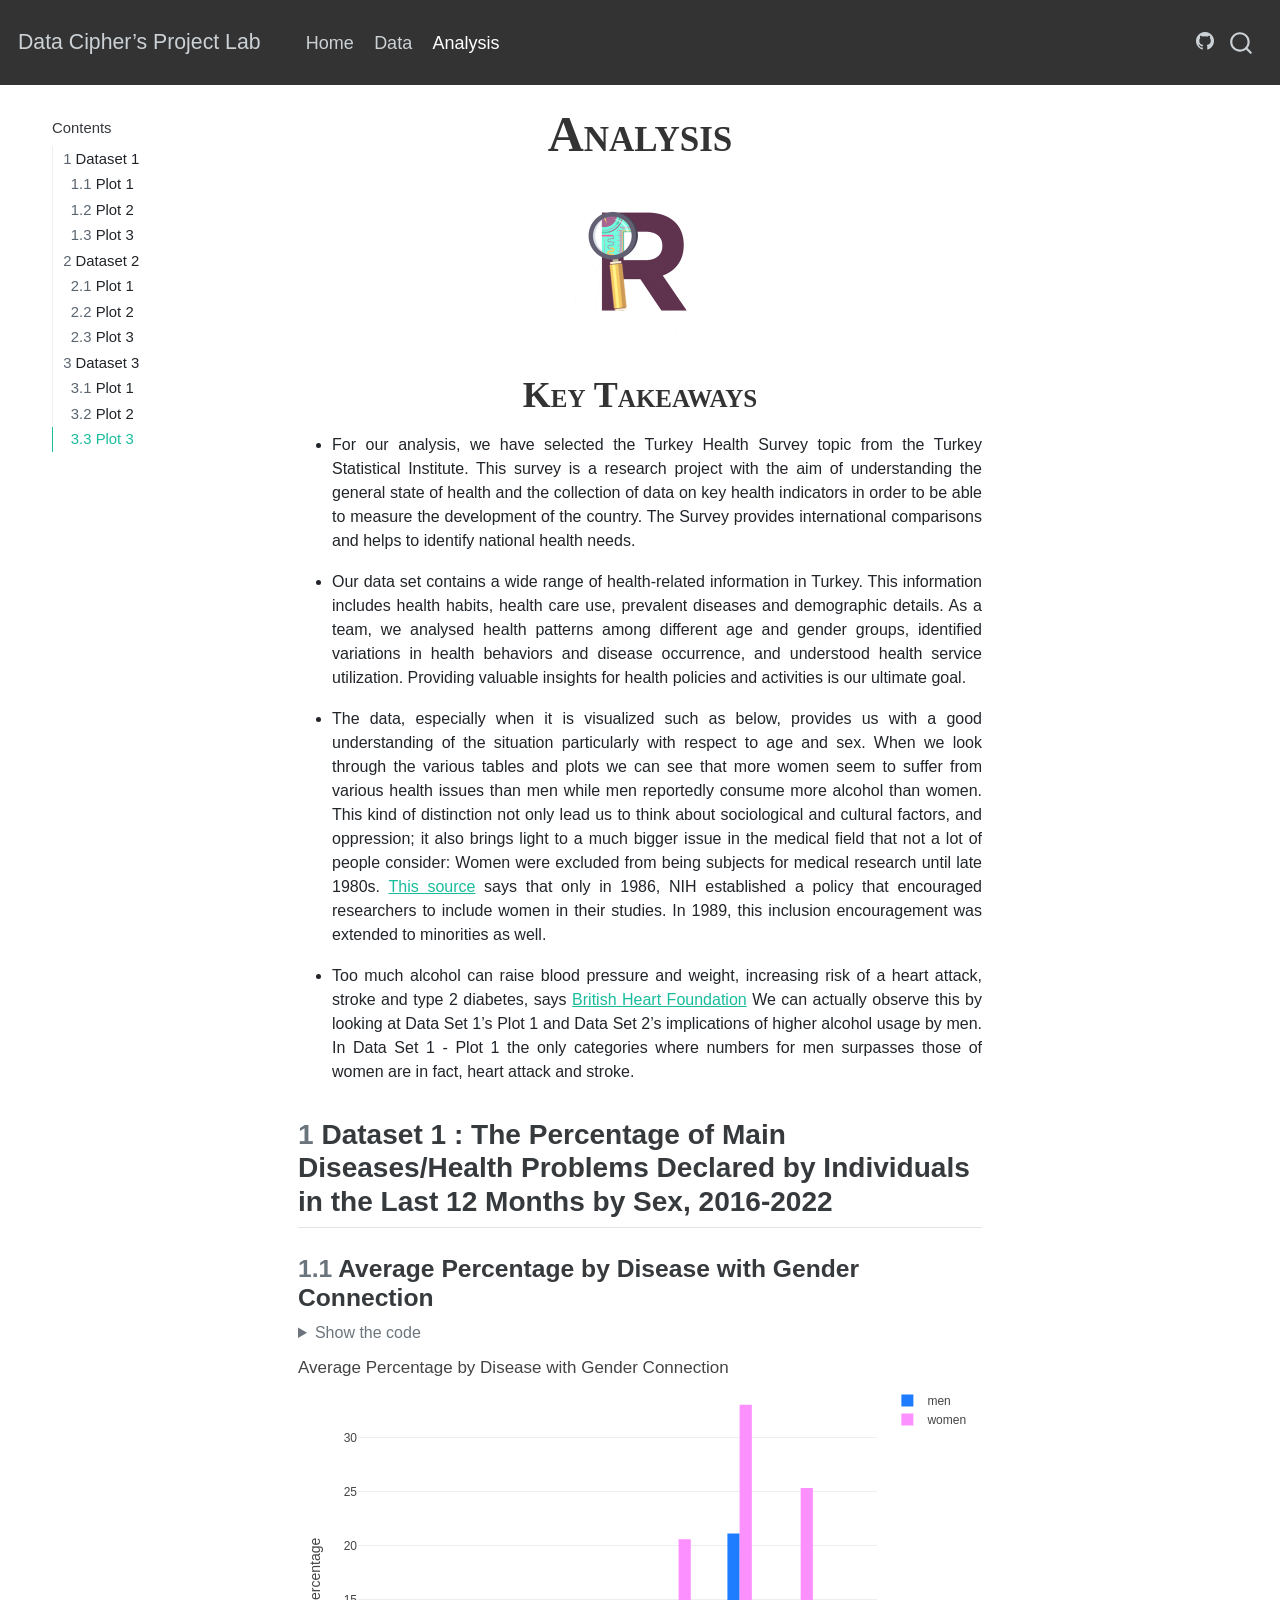
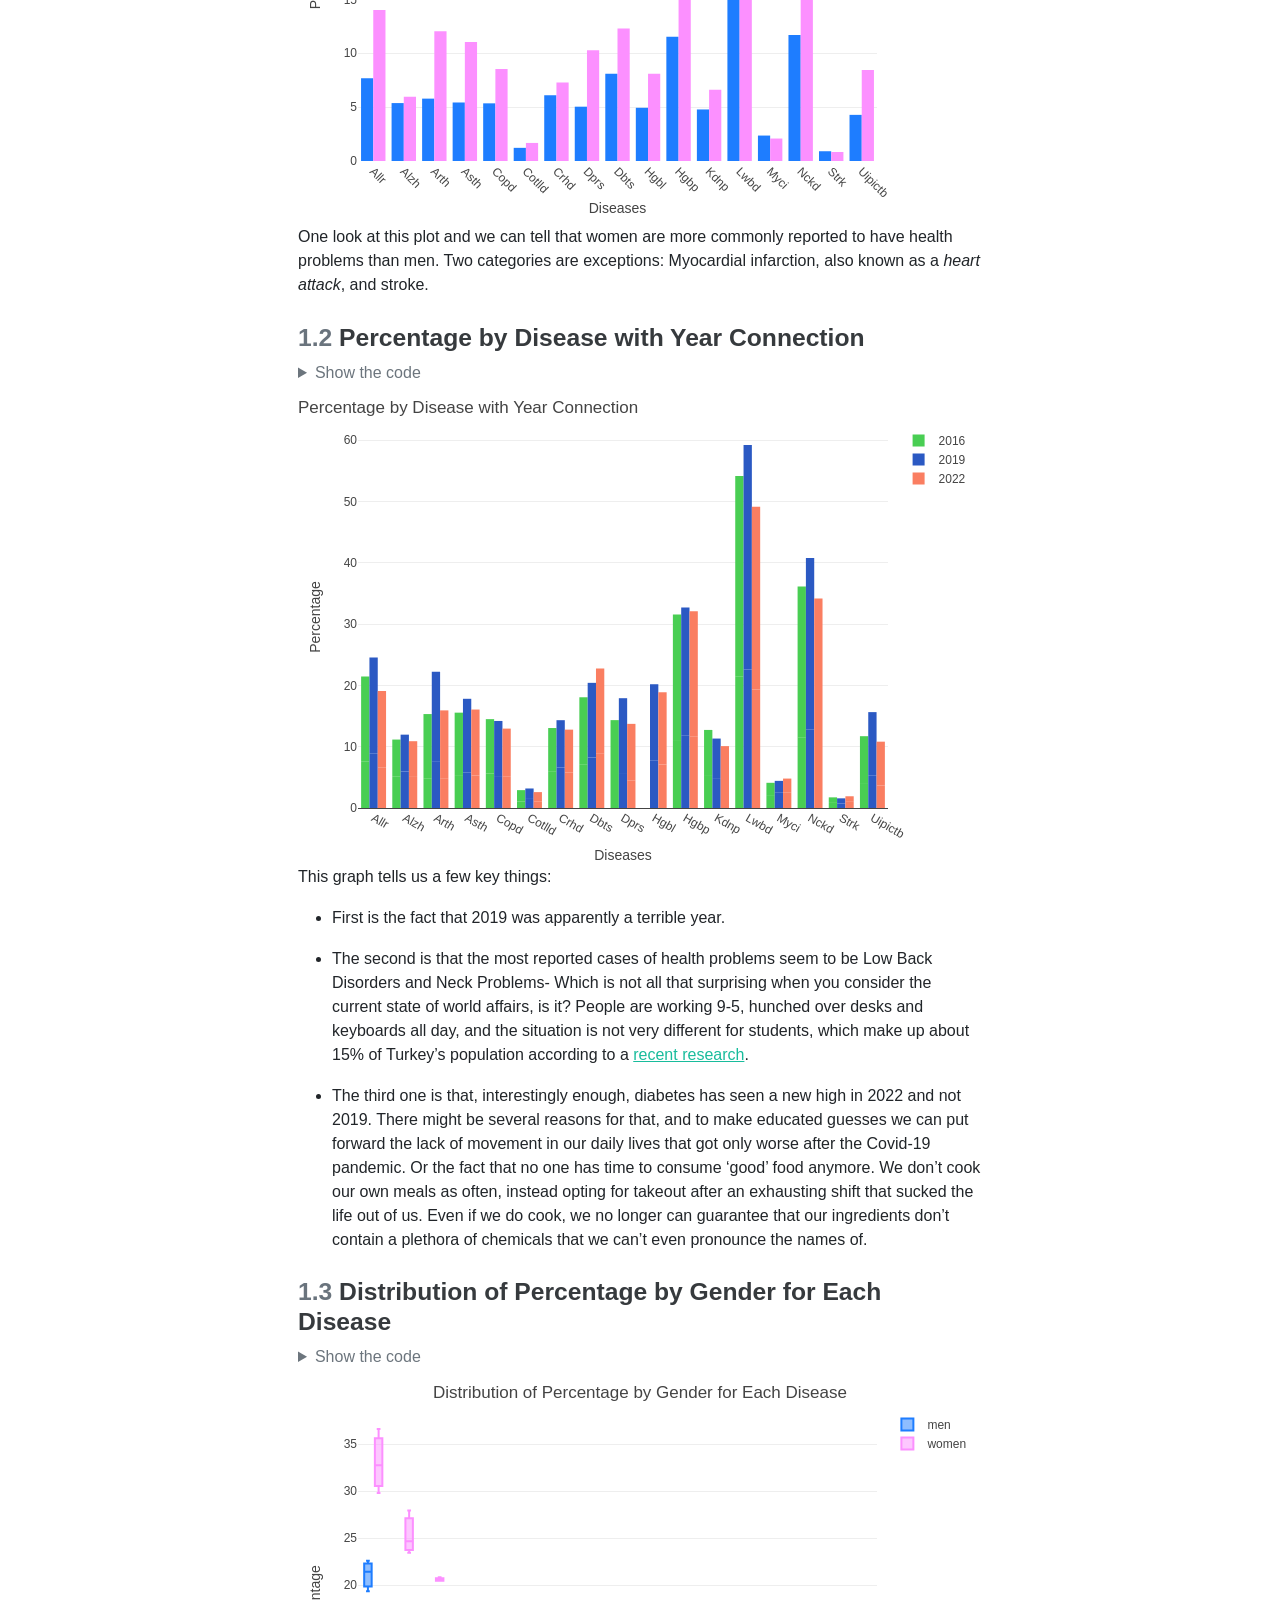
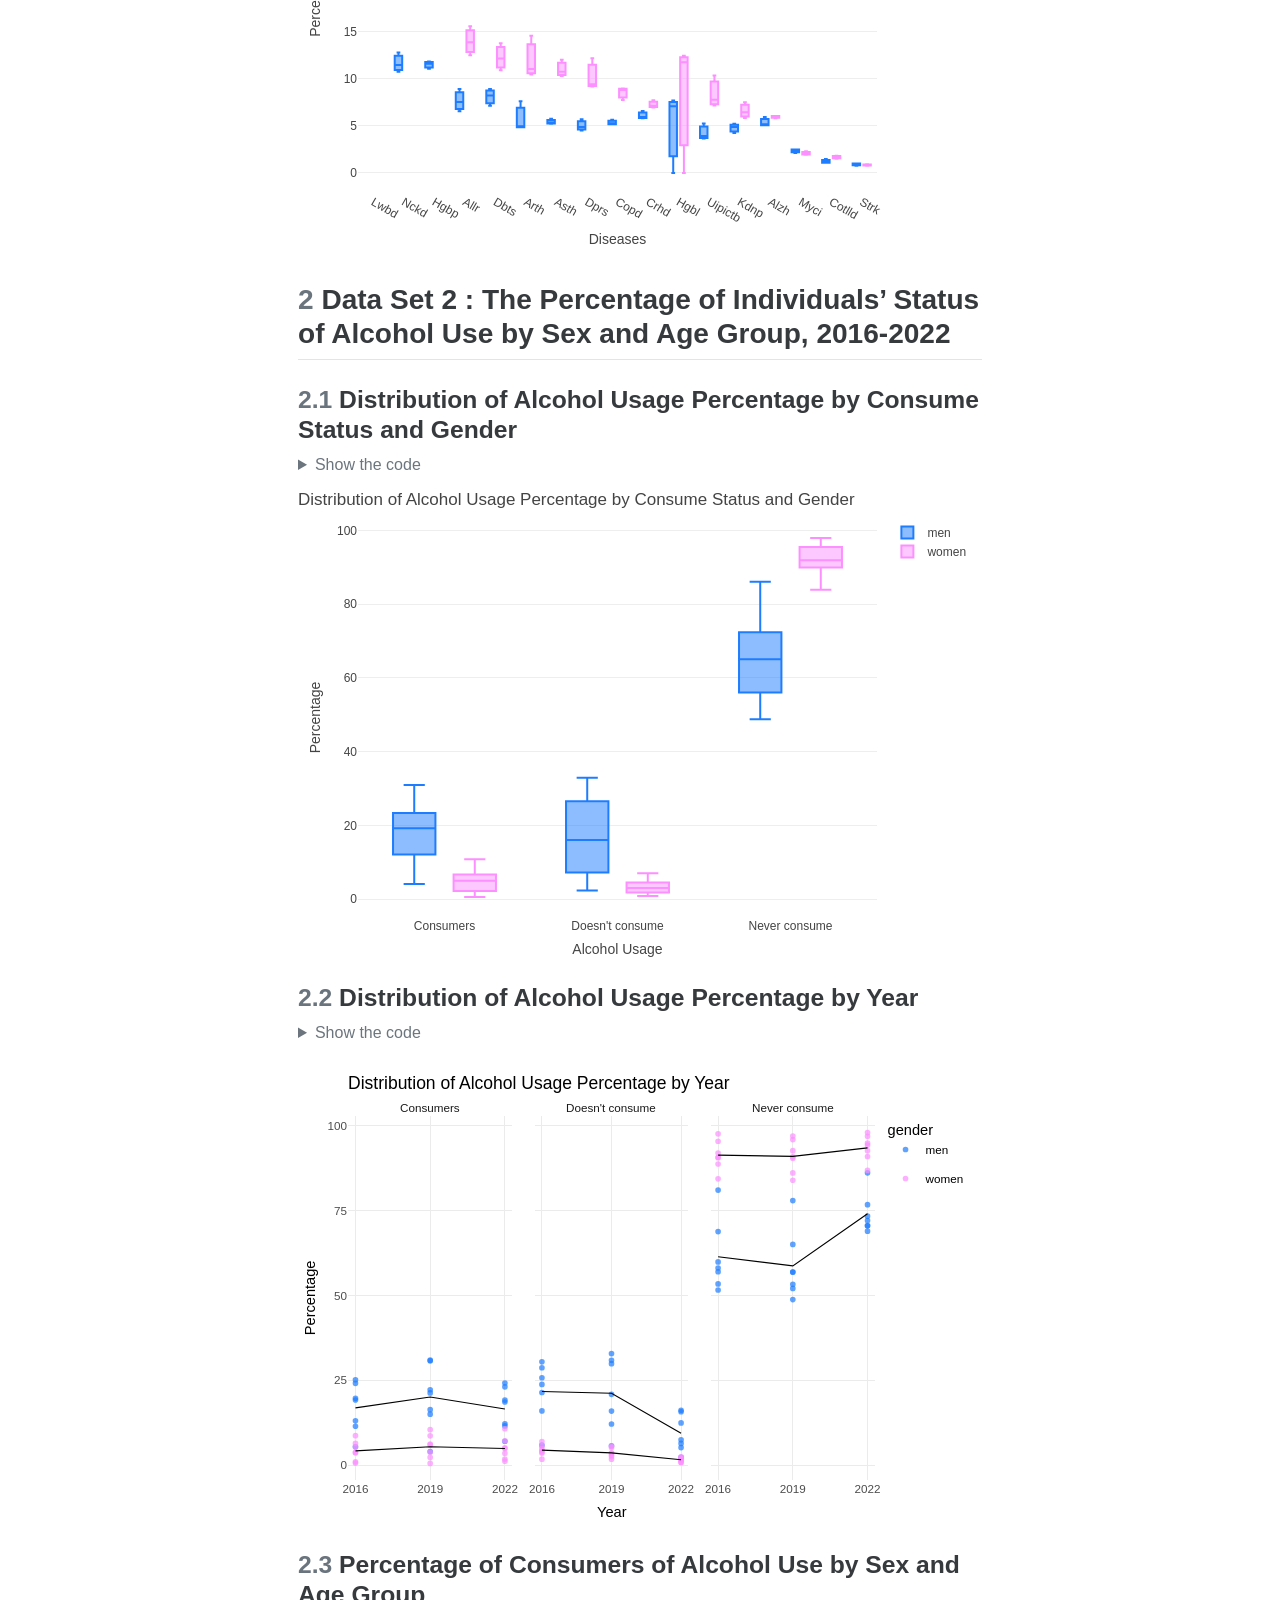
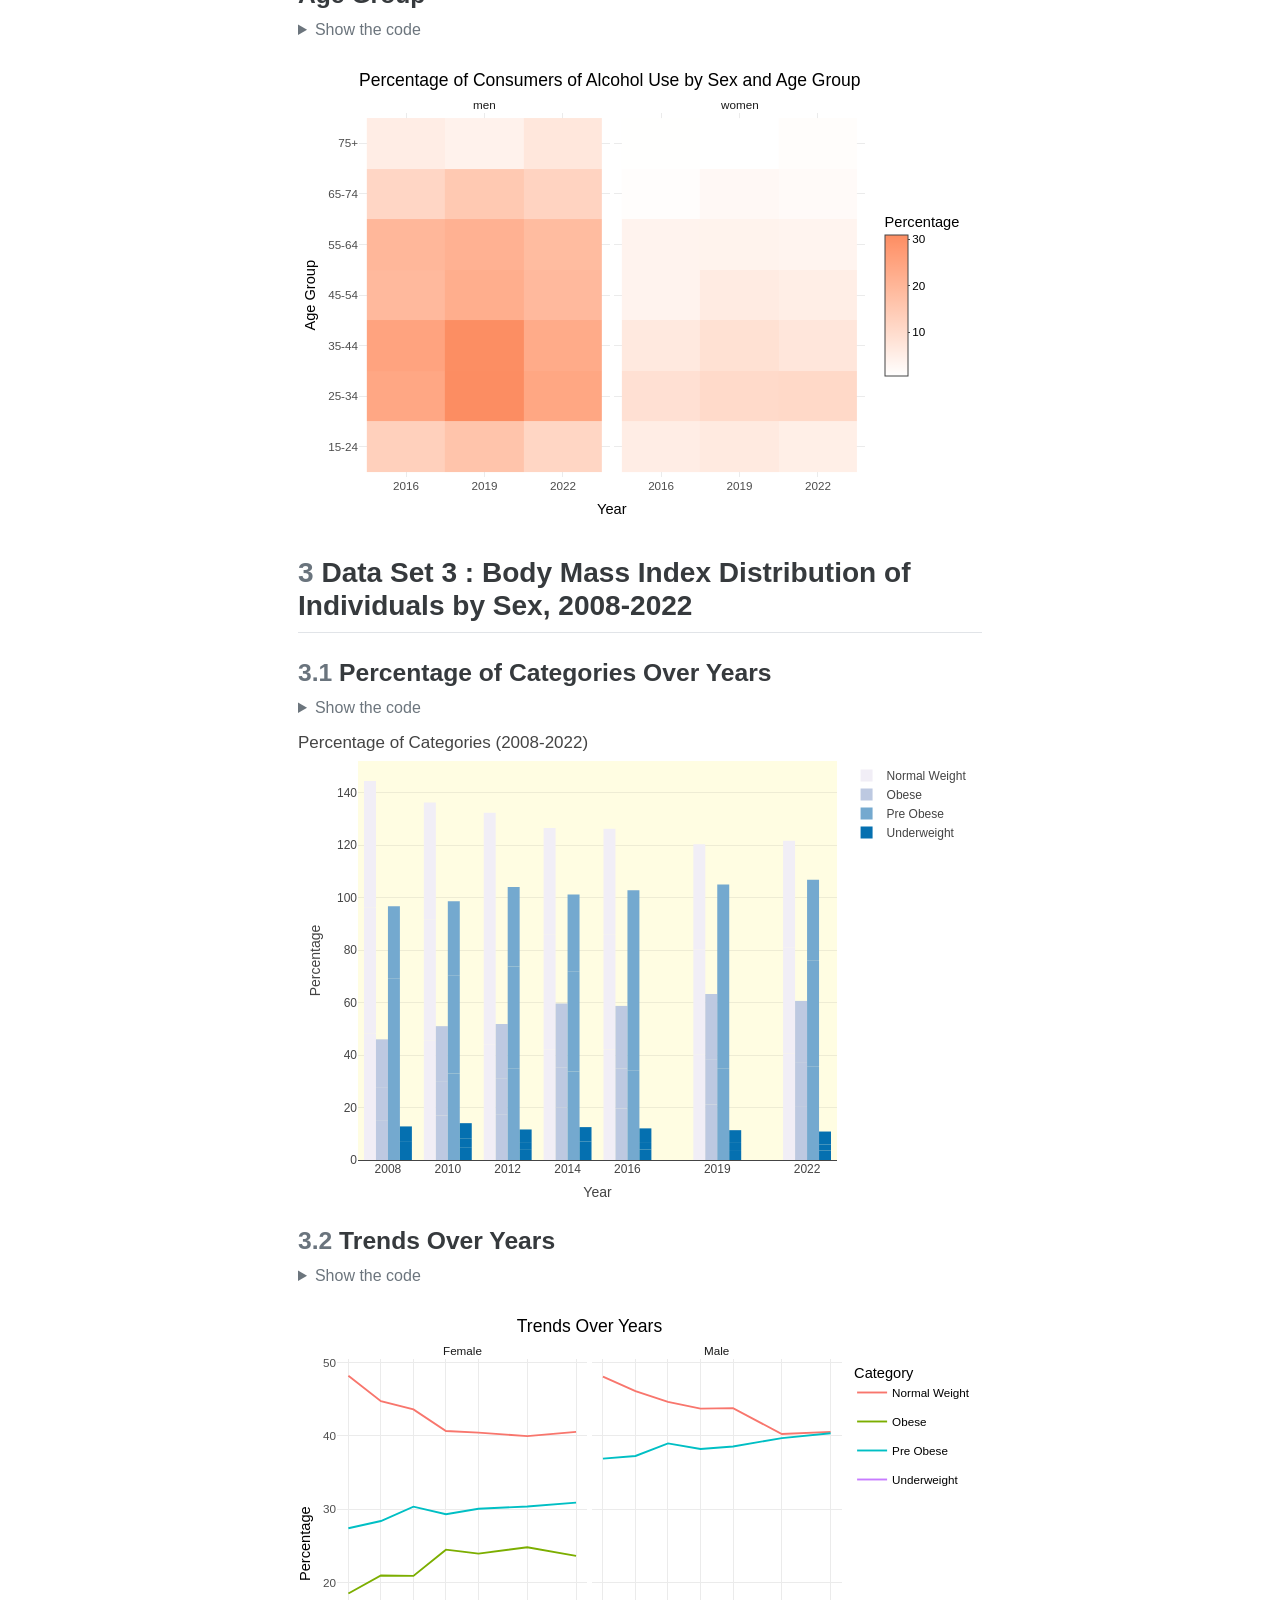
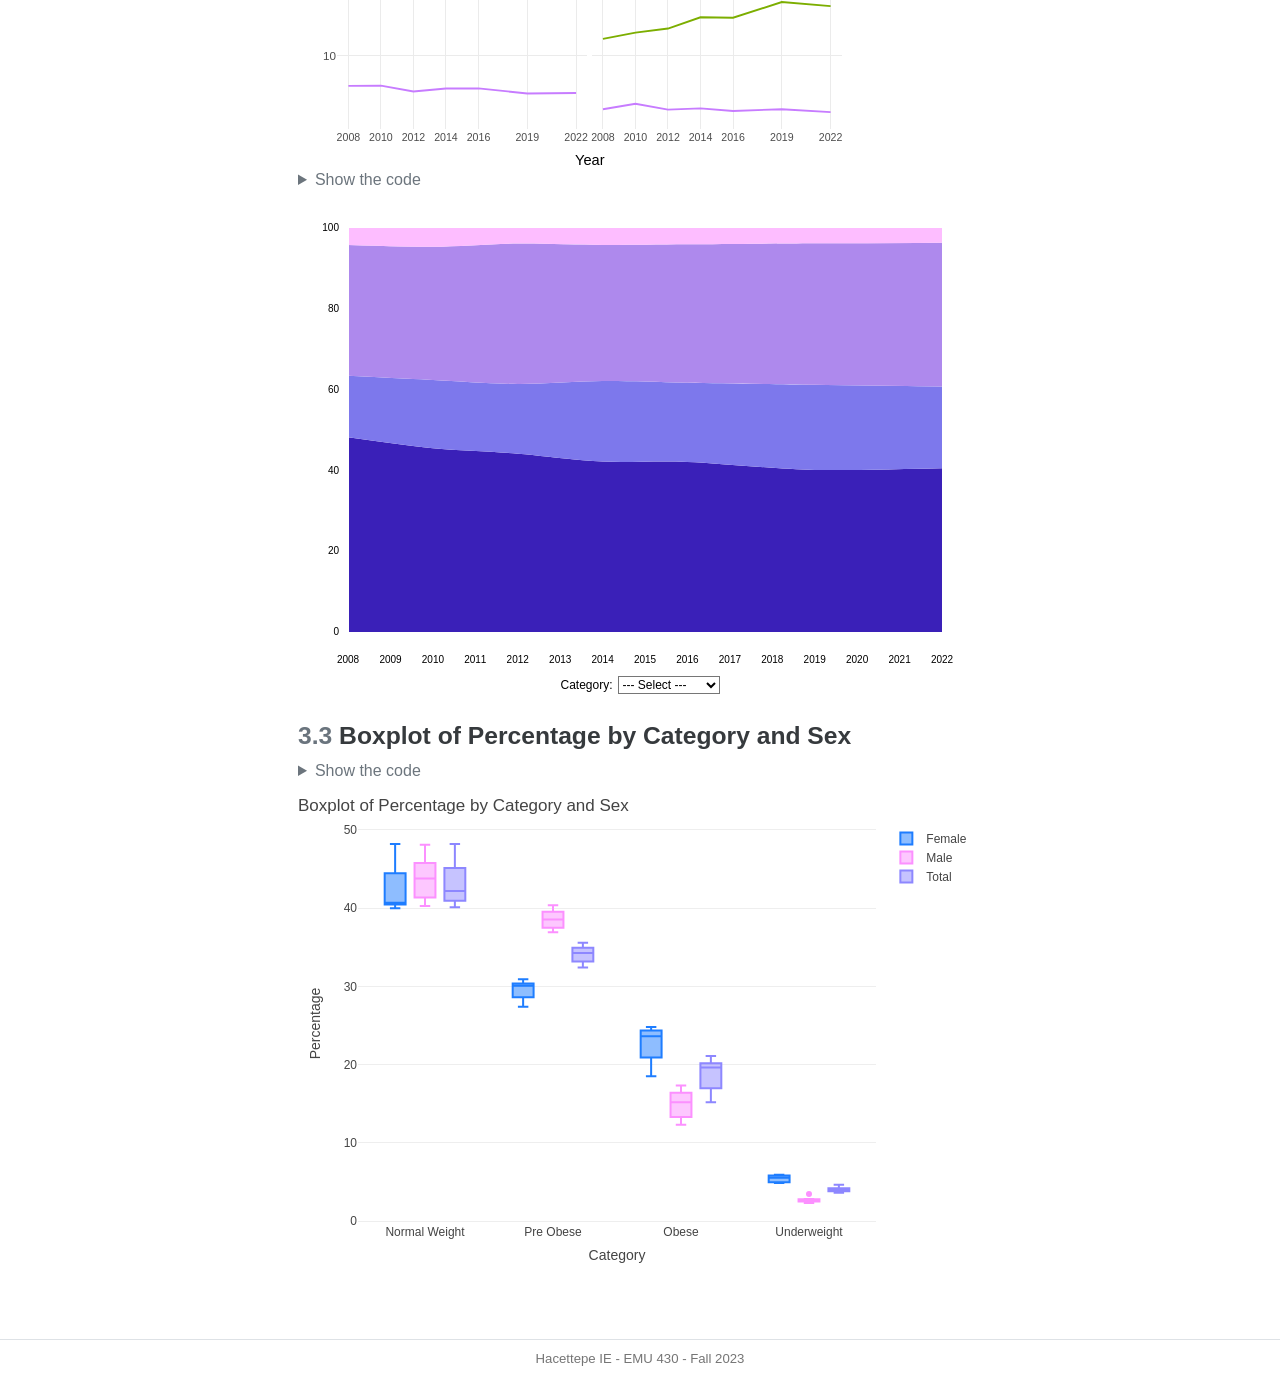
==== commit d09551d9: "Update" ====
--- a/docs/analysis.html
+++ b/docs/analysis.html
@@ -2,7 +2,7 @@
 <html xmlns="http://www.w3.org/1999/xhtml" lang="en" xml:lang="en"><head>
 
 <meta charset="utf-8">
-<meta name="generator" content="quarto-1.3.433">
+<meta name="generator" content="quarto-1.3.450">
 
 <meta name="viewport" content="width=device-width, initial-scale=1.0, user-scalable=yes">
 
@@ -95,7 +95,7 @@
   }
 }</script>
 <style>html{ scroll-behavior: smooth; }</style>
-<script src="site_libs/htmlwidgets-1.6.2/htmlwidgets.js"></script>
+<script src="site_libs/htmlwidgets-1.6.4/htmlwidgets.js"></script>
 <script src="site_libs/plotly-binding-4.10.3/plotly.js"></script>
 <script src="site_libs/typedarray-0.1/typedarray.min.js"></script>
 <script src="site_libs/jquery-3.5.1/jquery.min.js"></script>
@@ -189,7 +189,7 @@
 
 
 <div style="text-align: center">
-<div style="font-family: fantasy; font-size: 50px; font-style: normal; font-variant: small-caps; font-weight: 700; line-height: 39.6px; color: #385170;">
+<div style="font-family: fantasy; font-size: 50px; font-style: normal; font-variant: small-caps; font-weight: 700; line-height: 39.6px; color: #333333;">
 <p><strong>Analysis</strong></p>
 </div>
 </div>
@@ -199,7 +199,7 @@
 </figure>
 </div>
 <div style="text-align: center">
-<div style="font-family: fantasy; font-size: 36px; font-style: normal; font-variant: small-caps; font-weight: 700; line-height: 39.6px; color: #385170;">
+<div style="font-family: fantasy; font-size: 36px; font-style: normal; font-variant: small-caps; font-weight: 700; line-height: 39.6px; color: #333333;">
 <p><strong>Key Takeaways</strong></p>
 </div>
 </div>
@@ -239,8 +239,8 @@
 <span id="cb1-19"><a href="#cb1-19" aria-hidden="true" tabindex="-1"></a>plot</span></code><button title="Copy to Clipboard" class="code-copy-button"><i class="bi"></i></button></pre></div>
 </details>
 <div class="cell-output-display">
-<div class="plotly html-widget html-fill-item-overflow-hidden html-fill-item" id="htmlwidget-9ee4ff989097ef9390db" style="width:100%;height:464px;"></div>
-<script type="application/json" data-for="htmlwidget-9ee4ff989097ef9390db">{"x":{"visdat":{"390c40667aaf":["function () ","plotlyVisDat"]},"cur_data":"390c40667aaf","attrs":{"390c40667aaf":{"x":{},"y":{},"color":{},"colors":["#1E7DFF","#FC90FF"],"alpha_stroke":1,"sizes":[10,100],"spans":[1,20],"type":"bar"}},"layout":{"margin":{"b":40,"l":60,"t":25,"r":10},"title":{"text":"Average Percentage by Disease with Gender Connection","x":0,"y":1},"xaxis":{"domain":[0,1],"automargin":true,"title":"Diseases","zeroline":false,"tickangle":45,"categoryorder":"trace","type":"category","categoryarray":["Allr","Alzh","Arth","Asth","Copd","Cotlld","Crhd","Dbts","Dprs","Hgbl","Hgbp","Kdnp","Lwbd","Myci","Nckd","Strk","Uipictb"]},"yaxis":{"domain":[0,1],"automargin":true,"title":"Percentage","zeroline":false},"hovermode":"closest","showlegend":true},"source":"A","config":{"modeBarButtonsToAdd":["hoverclosest","hovercompare"],"showSendToCloud":false},"data":[{"x":["Allr","Alzh","Arth","Asth","Copd","Cotlld","Crhd","Dprs","Dbts","Hgbl","Hgbp","Kdnp","Lwbd","Myci","Nckd","Strk","Uipictb"],"y":[7.6779724364790409,5.3735703163394026,5.7861340508108352,5.4275524307911525,5.3487673130767153,1.2211441964735044,6.1027062144225388,5.0380604186408977,8.103265201840971,4.9368112027380731,11.5245198134687,4.7809546304106592,21.107182608504147,2.3602249481860236,11.684533032437804,0.90560624507417242,4.2804255594739535],"type":"bar","name":"men","marker":{"color":"rgba(30,125,255,1)","line":{"color":"rgba(30,125,255,1)"}},"textfont":{"color":"rgba(30,125,255,1)"},"error_y":{"color":"rgba(30,125,255,1)"},"error_x":{"color":"rgba(30,125,255,1)"},"xaxis":"x","yaxis":"y","frame":null},{"x":["Allr","Alzh","Arth","Asth","Copd","Cotlld","Crhd","Dprs","Dbts","Hgbl","Hgbp","Kdnp","Lwbd","Myci","Nckd","Strk","Uipictb"],"y":[14.013354177019723,5.9661781636778537,12.036993765963658,11.045274753893148,8.5300229406048889,1.6750226626665816,7.2785837708678409,10.282917184487278,12.301164289146438,8.0835690134560902,20.579644953340797,6.6018280674777809,33.049019195086963,2.0844825219114096,25.337287795368688,0.83531329571133883,8.4416502158828646],"type":"bar","name":"women","marker":{"color":"rgba(252,144,255,1)","line":{"color":"rgba(252,144,255,1)"}},"textfont":{"color":"rgba(252,144,255,1)"},"error_y":{"color":"rgba(252,144,255,1)"},"error_x":{"color":"rgba(252,144,255,1)"},"xaxis":"x","yaxis":"y","frame":null}],"highlight":{"on":"plotly_click","persistent":false,"dynamic":false,"selectize":false,"opacityDim":0.20000000000000001,"selected":{"opacity":1},"debounce":0},"shinyEvents":["plotly_hover","plotly_click","plotly_selected","plotly_relayout","plotly_brushed","plotly_brushing","plotly_clickannotation","plotly_doubleclick","plotly_deselect","plotly_afterplot","plotly_sunburstclick"],"base_url":"https://plot.ly"},"evals":[],"jsHooks":[]}</script>
+<div class="plotly html-widget html-fill-item" id="htmlwidget-669518464040071ebb81" style="width:100%;height:464px;"></div>
+<script type="application/json" data-for="htmlwidget-669518464040071ebb81">{"x":{"visdat":{"2f7c4c247944":["function () ","plotlyVisDat"]},"cur_data":"2f7c4c247944","attrs":{"2f7c4c247944":{"x":{},"y":{},"color":{},"colors":["#1E7DFF","#FC90FF"],"alpha_stroke":1,"sizes":[10,100],"spans":[1,20],"type":"bar"}},"layout":{"margin":{"b":40,"l":60,"t":25,"r":10},"title":{"text":"Average Percentage by Disease with Gender Connection","x":0,"y":1},"xaxis":{"domain":[0,1],"automargin":true,"title":"Diseases","zeroline":false,"tickangle":45,"categoryorder":"trace","type":"category","categoryarray":["Allr","Alzh","Arth","Asth","Copd","Cotlld","Crhd","Dbts","Dprs","Hgbl","Hgbp","Kdnp","Lwbd","Myci","Nckd","Strk","Uipictb"]},"yaxis":{"domain":[0,1],"automargin":true,"title":"Percentage","zeroline":false},"hovermode":"closest","showlegend":true},"source":"A","config":{"modeBarButtonsToAdd":["hoverclosest","hovercompare"],"showSendToCloud":false},"data":[{"x":["Allr","Alzh","Arth","Asth","Copd","Cotlld","Crhd","Dprs","Dbts","Hgbl","Hgbp","Kdnp","Lwbd","Myci","Nckd","Strk","Uipictb"],"y":[7.6779724364790409,5.3735703163394026,5.7861340508108352,5.4275524307911525,5.3487673130767153,1.2211441964735044,6.1027062144225388,5.0380604186408977,8.103265201840971,4.9368112027380731,11.5245198134687,4.7809546304106592,21.107182608504147,2.3602249481860236,11.684533032437804,0.90560624507417242,4.2804255594739535],"type":"bar","name":"men","marker":{"color":"rgba(30,125,255,1)","line":{"color":"rgba(30,125,255,1)"}},"textfont":{"color":"rgba(30,125,255,1)"},"error_y":{"color":"rgba(30,125,255,1)"},"error_x":{"color":"rgba(30,125,255,1)"},"xaxis":"x","yaxis":"y","frame":null},{"x":["Allr","Alzh","Arth","Asth","Copd","Cotlld","Crhd","Dprs","Dbts","Hgbl","Hgbp","Kdnp","Lwbd","Myci","Nckd","Strk","Uipictb"],"y":[14.013354177019723,5.9661781636778537,12.036993765963658,11.045274753893148,8.5300229406048889,1.6750226626665816,7.2785837708678409,10.282917184487278,12.301164289146438,8.0835690134560902,20.579644953340797,6.6018280674777809,33.049019195086963,2.0844825219114096,25.337287795368688,0.83531329571133883,8.4416502158828646],"type":"bar","name":"women","marker":{"color":"rgba(252,144,255,1)","line":{"color":"rgba(252,144,255,1)"}},"textfont":{"color":"rgba(252,144,255,1)"},"error_y":{"color":"rgba(252,144,255,1)"},"error_x":{"color":"rgba(252,144,255,1)"},"xaxis":"x","yaxis":"y","frame":null}],"highlight":{"on":"plotly_click","persistent":false,"dynamic":false,"selectize":false,"opacityDim":0.20000000000000001,"selected":{"opacity":1},"debounce":0},"shinyEvents":["plotly_hover","plotly_click","plotly_selected","plotly_relayout","plotly_brushed","plotly_brushing","plotly_clickannotation","plotly_doubleclick","plotly_deselect","plotly_afterplot","plotly_sunburstclick"],"base_url":"https://plot.ly"},"evals":[],"jsHooks":[]}</script>
 </div>
 </div>
 <p>One look at this plot and we can tell that women are more commonly reported to have health problems than men. Two categories are exceptions: Myocardial infarction, also known as a <em>heart attack</em>, and stroke.</p>
@@ -265,8 +265,8 @@
 <span id="cb2-13"><a href="#cb2-13" aria-hidden="true" tabindex="-1"></a>chart_12</span></code><button title="Copy to Clipboard" class="code-copy-button"><i class="bi"></i></button></pre></div>
 </details>
 <div class="cell-output-display">
-<div class="plotly html-widget html-fill-item-overflow-hidden html-fill-item" id="htmlwidget-bcbc6fa8fcdcf81f0107" style="width:100%;height:464px;"></div>
-<script type="application/json" data-for="htmlwidget-bcbc6fa8fcdcf81f0107">{"x":{"visdat":{"390c404851b8":["function () ","plotlyVisDat"]},"cur_data":"390c404851b8","attrs":{"390c404851b8":{"x":{},"y":{},"color":{},"colors":["#49CE53","#2B59C3","#FA7E61"],"alpha_stroke":1,"sizes":[10,100],"spans":[1,20],"type":"bar"}},"layout":{"margin":{"b":40,"l":60,"t":25,"r":10},"title":{"text":"Percentage by Disease with Year Connection","x":0,"y":1},"xaxis":{"domain":[0,1],"automargin":true,"title":"Diseases","type":"category","categoryorder":"array","categoryarray":["Allr","Alzh","Arth","Asth","Copd","Cotlld","Crhd","Dbts","Dprs","Hgbl","Hgbp","Kdnp","Lwbd","Myci","Nckd","Strk","Uipictb"]},"yaxis":{"domain":[0,1],"automargin":true,"title":"Percentage"},"hovermode":"closest","showlegend":true},"source":"A","config":{"modeBarButtonsToAdd":["hoverclosest","hovercompare"],"showSendToCloud":false},"data":[{"x":["Allr","Allr","Alzh","Alzh","Arth","Arth","Asth","Asth","Copd","Copd","Cotlld","Cotlld","Crhd","Crhd","Dprs","Dprs","Dbts","Dbts","Hgbl","Hgbl","Hgbp","Hgbp","Kdnp","Kdnp","Myci","Myci","Nckd","Nckd","Strk","Strk","Uipictb","Uipictb","Lwbd","Lwbd"],"y":[7.5405907316304335,13.90024550995577,5.0956861842644736,6.0655934898177071,4.8583613280283595,10.462408090340206,5.2344601627083343,10.316175126689545,5.6581225980106504,8.8341913587351737,1.0929407289891158,1.8208926122559466,5.8989576926295459,7.1431950426040292,4.8917359673190166,9.4407729932995537,7.1418795380343791,10.916818965812491,0,0,11.083737024019969,20.471834686819612,5.2254579153229521,7.507322857191963,2.1051780195948262,2.004608067001632,11.473857962971559,24.64700244221444,0.96268774764124032,0.77190709576156979,3.9222097238349551,7.7890004381493085,21.403870359647737,32.751858380323867],"type":"bar","name":"2016","marker":{"color":"rgba(73,206,83,1)","line":{"color":"rgba(73,206,83,1)"}},"textfont":{"color":"rgba(73,206,83,1)"},"error_y":{"color":"rgba(73,206,83,1)"},"error_x":{"color":"rgba(73,206,83,1)"},"xaxis":"x","yaxis":"y","frame":null},{"x":["Allr","Allr","Alzh","Alzh","Arth","Arth","Asth","Asth","Copd","Copd","Cotlld","Cotlld","Crhd","Crhd","Dprs","Dprs","Dbts","Dbts","Hgbl","Hgbl","Hgbp","Hgbp","Kdnp","Kdnp","Myci","Myci","Nckd","Nckd","Strk","Strk","Uipictb","Uipictb","Lwbd","Lwbd"],"y":[8.926596937477143,15.621690956978505,5.955258175231009,6.008264401571866,7.6369456060174947,14.591047859311281,5.7591128228014483,12.051521634128072,5.20806800961532,8.9869934022360507,1.4776752112324729,1.7051297368176912,6.5888899894327349,7.732646962014039,5.7036957945003728,12.204514763443914,8.2318333903577035,12.180856118197356,7.7063226883459182,12.478487075945148,11.866926961143056,20.814122543063611,4.8759315956880895,6.4482990276604824,2.4845709728617318,1.9404164367068524,12.816394200945908,27.942146894581317,0.74958961299222338,0.82627497848858789,5.265234696885404,10.372254263563597,22.589058103467885,36.596699275532579],"type":"bar","name":"2019","marker":{"color":"rgba(43,89,195,1)","line":{"color":"rgba(43,89,195,1)"}},"textfont":{"color":"rgba(43,89,195,1)"},"error_y":{"color":"rgba(43,89,195,1)"},"error_x":{"color":"rgba(43,89,195,1)"},"xaxis":"x","yaxis":"y","frame":null},{"x":["Allr","Allr","Alzh","Alzh","Arth","Arth","Asth","Asth","Copd","Copd","Cotlld","Cotlld","Crhd","Crhd","Dprs","Dprs","Dbts","Dbts","Hgbl","Hgbl","Hgbp","Hgbp","Kdnp","Kdnp","Myci","Myci","Nckd","Nckd","Strk","Strk","Uipictb","Uipictb","Lwbd","Lwbd"],"y":[6.5667296403295454,12.518126064124896,5.0697665895227262,5.824676599643988,4.8630952183866514,11.057525348239485,5.2890843068636748,10.768127500861825,5.1801113316041754,7.7688840608434422,1.0928166491989246,1.4990456389261073,5.8202709612053365,6.9599093079854555,4.5187494941033028,9.2034637967183688,8.9360826771308286,13.80581778342947,7.1041109198683019,11.772219964423121,11.622895455243073,20.45297763013917,4.2414743802209349,5.8498623175808975,2.4909258521015132,2.3084230620257449,10.763346933395946,23.422714049310308,1.0045413745890537,0.90775781288385882,3.6538322577015006,7.1636959459356886,19.328619362396815,29.798499929404436],"type":"bar","name":"2022","marker":{"color":"rgba(250,126,97,1)","line":{"color":"rgba(250,126,97,1)"}},"textfont":{"color":"rgba(250,126,97,1)"},"error_y":{"color":"rgba(250,126,97,1)"},"error_x":{"color":"rgba(250,126,97,1)"},"xaxis":"x","yaxis":"y","frame":null}],"highlight":{"on":"plotly_click","persistent":false,"dynamic":false,"selectize":false,"opacityDim":0.20000000000000001,"selected":{"opacity":1},"debounce":0},"shinyEvents":["plotly_hover","plotly_click","plotly_selected","plotly_relayout","plotly_brushed","plotly_brushing","plotly_clickannotation","plotly_doubleclick","plotly_deselect","plotly_afterplot","plotly_sunburstclick"],"base_url":"https://plot.ly"},"evals":[],"jsHooks":[]}</script>
+<div class="plotly html-widget html-fill-item" id="htmlwidget-e41affd90e4c8096b4c0" style="width:100%;height:464px;"></div>
+<script type="application/json" data-for="htmlwidget-e41affd90e4c8096b4c0">{"x":{"visdat":{"2f7c550436e":["function () ","plotlyVisDat"]},"cur_data":"2f7c550436e","attrs":{"2f7c550436e":{"x":{},"y":{},"color":{},"colors":["#49CE53","#2B59C3","#FA7E61"],"alpha_stroke":1,"sizes":[10,100],"spans":[1,20],"type":"bar"}},"layout":{"margin":{"b":40,"l":60,"t":25,"r":10},"title":{"text":"Percentage by Disease with Year Connection","x":0,"y":1},"xaxis":{"domain":[0,1],"automargin":true,"title":"Diseases","type":"category","categoryorder":"array","categoryarray":["Allr","Alzh","Arth","Asth","Copd","Cotlld","Crhd","Dbts","Dprs","Hgbl","Hgbp","Kdnp","Lwbd","Myci","Nckd","Strk","Uipictb"]},"yaxis":{"domain":[0,1],"automargin":true,"title":"Percentage"},"hovermode":"closest","showlegend":true},"source":"A","config":{"modeBarButtonsToAdd":["hoverclosest","hovercompare"],"showSendToCloud":false},"data":[{"x":["Allr","Allr","Alzh","Alzh","Arth","Arth","Asth","Asth","Copd","Copd","Cotlld","Cotlld","Crhd","Crhd","Dprs","Dprs","Dbts","Dbts","Hgbl","Hgbl","Hgbp","Hgbp","Kdnp","Kdnp","Myci","Myci","Nckd","Nckd","Strk","Strk","Uipictb","Uipictb","Lwbd","Lwbd"],"y":[7.5405907316304335,13.90024550995577,5.0956861842644736,6.0655934898177071,4.8583613280283595,10.462408090340206,5.2344601627083343,10.316175126689545,5.6581225980106504,8.8341913587351737,1.0929407289891158,1.8208926122559466,5.8989576926295459,7.1431950426040292,4.8917359673190166,9.4407729932995537,7.1418795380343791,10.916818965812491,0,0,11.083737024019969,20.471834686819612,5.2254579153229521,7.507322857191963,2.1051780195948262,2.004608067001632,11.473857962971559,24.64700244221444,0.96268774764124032,0.77190709576156979,3.9222097238349551,7.7890004381493085,21.403870359647737,32.751858380323867],"type":"bar","name":"2016","marker":{"color":"rgba(73,206,83,1)","line":{"color":"rgba(73,206,83,1)"}},"textfont":{"color":"rgba(73,206,83,1)"},"error_y":{"color":"rgba(73,206,83,1)"},"error_x":{"color":"rgba(73,206,83,1)"},"xaxis":"x","yaxis":"y","frame":null},{"x":["Allr","Allr","Alzh","Alzh","Arth","Arth","Asth","Asth","Copd","Copd","Cotlld","Cotlld","Crhd","Crhd","Dprs","Dprs","Dbts","Dbts","Hgbl","Hgbl","Hgbp","Hgbp","Kdnp","Kdnp","Myci","Myci","Nckd","Nckd","Strk","Strk","Uipictb","Uipictb","Lwbd","Lwbd"],"y":[8.926596937477143,15.621690956978505,5.955258175231009,6.008264401571866,7.6369456060174947,14.591047859311281,5.7591128228014483,12.051521634128072,5.20806800961532,8.9869934022360507,1.4776752112324729,1.7051297368176912,6.5888899894327349,7.732646962014039,5.7036957945003728,12.204514763443914,8.2318333903577035,12.180856118197356,7.7063226883459182,12.478487075945148,11.866926961143056,20.814122543063611,4.8759315956880895,6.4482990276604824,2.4845709728617318,1.9404164367068524,12.816394200945908,27.942146894581317,0.74958961299222338,0.82627497848858789,5.265234696885404,10.372254263563597,22.589058103467885,36.596699275532579],"type":"bar","name":"2019","marker":{"color":"rgba(43,89,195,1)","line":{"color":"rgba(43,89,195,1)"}},"textfont":{"color":"rgba(43,89,195,1)"},"error_y":{"color":"rgba(43,89,195,1)"},"error_x":{"color":"rgba(43,89,195,1)"},"xaxis":"x","yaxis":"y","frame":null},{"x":["Allr","Allr","Alzh","Alzh","Arth","Arth","Asth","Asth","Copd","Copd","Cotlld","Cotlld","Crhd","Crhd","Dprs","Dprs","Dbts","Dbts","Hgbl","Hgbl","Hgbp","Hgbp","Kdnp","Kdnp","Myci","Myci","Nckd","Nckd","Strk","Strk","Uipictb","Uipictb","Lwbd","Lwbd"],"y":[6.5667296403295454,12.518126064124896,5.0697665895227262,5.824676599643988,4.8630952183866514,11.057525348239485,5.2890843068636748,10.768127500861825,5.1801113316041754,7.7688840608434422,1.0928166491989246,1.4990456389261073,5.8202709612053365,6.9599093079854555,4.5187494941033028,9.2034637967183688,8.9360826771308286,13.80581778342947,7.1041109198683019,11.772219964423121,11.622895455243073,20.45297763013917,4.2414743802209349,5.8498623175808975,2.4909258521015132,2.3084230620257449,10.763346933395946,23.422714049310308,1.0045413745890537,0.90775781288385882,3.6538322577015006,7.1636959459356886,19.328619362396815,29.798499929404436],"type":"bar","name":"2022","marker":{"color":"rgba(250,126,97,1)","line":{"color":"rgba(250,126,97,1)"}},"textfont":{"color":"rgba(250,126,97,1)"},"error_y":{"color":"rgba(250,126,97,1)"},"error_x":{"color":"rgba(250,126,97,1)"},"xaxis":"x","yaxis":"y","frame":null}],"highlight":{"on":"plotly_click","persistent":false,"dynamic":false,"selectize":false,"opacityDim":0.20000000000000001,"selected":{"opacity":1},"debounce":0},"shinyEvents":["plotly_hover","plotly_click","plotly_selected","plotly_relayout","plotly_brushed","plotly_brushing","plotly_clickannotation","plotly_doubleclick","plotly_deselect","plotly_afterplot","plotly_sunburstclick"],"base_url":"https://plot.ly"},"evals":[],"jsHooks":[]}</script>
 </div>
 </div>
 <p>This graph tells us a few key things:</p>
@@ -297,8 +297,8 @@
 <span id="cb3-14"><a href="#cb3-14" aria-hidden="true" tabindex="-1"></a>box_13</span></code><button title="Copy to Clipboard" class="code-copy-button"><i class="bi"></i></button></pre></div>
 </details>
 <div class="cell-output-display">
-<div class="plotly html-widget html-fill-item-overflow-hidden html-fill-item" id="htmlwidget-b678367ca4b14d4ea21d" style="width:100%;height:464px;"></div>
-<script type="application/json" data-for="htmlwidget-b678367ca4b14d4ea21d">{"x":{"visdat":{"390c17c25264":["function () ","plotlyVisDat"]},"cur_data":"390c17c25264","attrs":{"390c17c25264":{"x":{},"y":{},"color":{},"colors":["#1E7DFF","#FC90FF"],"alpha_stroke":1,"sizes":[10,100],"spans":[1,20],"type":"box"}},"layout":{"margin":{"b":40,"l":60,"t":25,"r":10},"boxmode":"group","title":"Distribution of Percentage by Gender for Each Disease","xaxis":{"domain":[0,1],"automargin":true,"title":"Diseases","zeroline":false,"type":"category","categoryorder":"array","categoryarray":["Lwbd","Nckd","Hgbp","Allr","Dbts","Arth","Asth","Dprs","Copd","Crhd","Hgbl","Uipictb","Kdnp","Alzh","Myci","Cotlld","Strk"]},"yaxis":{"domain":[0,1],"automargin":true,"title":"Percentage","zeroline":false},"hovermode":"closest","showlegend":true},"source":"A","config":{"modeBarButtonsToAdd":["hoverclosest","hovercompare"],"showSendToCloud":false},"data":[{"fillcolor":"rgba(30,125,255,0.5)","x":["Allr","Allr","Allr","Alzh","Alzh","Alzh","Arth","Arth","Arth","Asth","Asth","Asth","Copd","Copd","Copd","Cotlld","Cotlld","Cotlld","Crhd","Crhd","Crhd","Dprs","Dprs","Dprs","Dbts","Dbts","Dbts","Hgbl","Hgbl","Hgbl","Hgbp","Hgbp","Hgbp","Kdnp","Kdnp","Kdnp","Myci","Myci","Myci","Nckd","Nckd","Nckd","Strk","Strk","Strk","Uipictb","Uipictb","Uipictb","Lwbd","Lwbd","Lwbd"],"y":[7.5405907316304335,8.926596937477143,6.5667296403295454,5.0956861842644736,5.955258175231009,5.0697665895227262,4.8583613280283595,7.6369456060174947,4.8630952183866514,5.2344601627083343,5.7591128228014483,5.2890843068636748,5.6581225980106504,5.20806800961532,5.1801113316041754,1.0929407289891158,1.4776752112324729,1.0928166491989246,5.8989576926295459,6.5888899894327349,5.8202709612053365,4.8917359673190166,5.7036957945003728,4.5187494941033028,7.1418795380343791,8.2318333903577035,8.9360826771308286,0,7.7063226883459182,7.1041109198683019,11.083737024019969,11.866926961143056,11.622895455243073,5.2254579153229521,4.8759315956880895,4.2414743802209349,2.1051780195948262,2.4845709728617318,2.4909258521015132,11.473857962971559,12.816394200945908,10.763346933395946,0.96268774764124032,0.74958961299222338,1.0045413745890537,3.9222097238349551,5.265234696885404,3.6538322577015006,21.403870359647737,22.589058103467885,19.328619362396815],"type":"box","name":"men","marker":{"color":"rgba(30,125,255,1)","line":{"color":"rgba(30,125,255,1)"}},"line":{"color":"rgba(30,125,255,1)"},"xaxis":"x","yaxis":"y","frame":null},{"fillcolor":"rgba(252,144,255,0.5)","x":["Allr","Allr","Allr","Alzh","Alzh","Alzh","Arth","Arth","Arth","Asth","Asth","Asth","Copd","Copd","Copd","Cotlld","Cotlld","Cotlld","Crhd","Crhd","Crhd","Dprs","Dprs","Dprs","Dbts","Dbts","Dbts","Hgbl","Hgbl","Hgbl","Hgbp","Hgbp","Hgbp","Kdnp","Kdnp","Kdnp","Myci","Myci","Myci","Nckd","Nckd","Nckd","Strk","Strk","Strk","Uipictb","Uipictb","Uipictb","Lwbd","Lwbd","Lwbd"],"y":[13.90024550995577,15.621690956978505,12.518126064124896,6.0655934898177071,6.008264401571866,5.824676599643988,10.462408090340206,14.591047859311281,11.057525348239485,10.316175126689545,12.051521634128072,10.768127500861825,8.8341913587351737,8.9869934022360507,7.7688840608434422,1.8208926122559466,1.7051297368176912,1.4990456389261073,7.1431950426040292,7.732646962014039,6.9599093079854555,9.4407729932995537,12.204514763443914,9.2034637967183688,10.916818965812491,12.180856118197356,13.80581778342947,0,12.478487075945148,11.772219964423121,20.471834686819612,20.814122543063611,20.45297763013917,7.507322857191963,6.4482990276604824,5.8498623175808975,2.004608067001632,1.9404164367068524,2.3084230620257449,24.64700244221444,27.942146894581317,23.422714049310308,0.77190709576156979,0.82627497848858789,0.90775781288385882,7.7890004381493085,10.372254263563597,7.1636959459356886,32.751858380323867,36.596699275532579,29.798499929404436],"type":"box","name":"women","marker":{"color":"rgba(252,144,255,1)","line":{"color":"rgba(252,144,255,1)"}},"line":{"color":"rgba(252,144,255,1)"},"xaxis":"x","yaxis":"y","frame":null}],"highlight":{"on":"plotly_click","persistent":false,"dynamic":false,"selectize":false,"opacityDim":0.20000000000000001,"selected":{"opacity":1},"debounce":0},"shinyEvents":["plotly_hover","plotly_click","plotly_selected","plotly_relayout","plotly_brushed","plotly_brushing","plotly_clickannotation","plotly_doubleclick","plotly_deselect","plotly_afterplot","plotly_sunburstclick"],"base_url":"https://plot.ly"},"evals":[],"jsHooks":[]}</script>
+<div class="plotly html-widget html-fill-item" id="htmlwidget-b48293b5912ba4943aa3" style="width:100%;height:464px;"></div>
+<script type="application/json" data-for="htmlwidget-b48293b5912ba4943aa3">{"x":{"visdat":{"2f7c14297eef":["function () ","plotlyVisDat"]},"cur_data":"2f7c14297eef","attrs":{"2f7c14297eef":{"x":{},"y":{},"color":{},"colors":["#1E7DFF","#FC90FF"],"alpha_stroke":1,"sizes":[10,100],"spans":[1,20],"type":"box"}},"layout":{"margin":{"b":40,"l":60,"t":25,"r":10},"boxmode":"group","title":"Distribution of Percentage by Gender for Each Disease","xaxis":{"domain":[0,1],"automargin":true,"title":"Diseases","zeroline":false,"type":"category","categoryorder":"array","categoryarray":["Lwbd","Nckd","Hgbp","Allr","Dbts","Arth","Asth","Dprs","Copd","Crhd","Hgbl","Uipictb","Kdnp","Alzh","Myci","Cotlld","Strk"]},"yaxis":{"domain":[0,1],"automargin":true,"title":"Percentage","zeroline":false},"hovermode":"closest","showlegend":true},"source":"A","config":{"modeBarButtonsToAdd":["hoverclosest","hovercompare"],"showSendToCloud":false},"data":[{"fillcolor":"rgba(30,125,255,0.5)","x":["Allr","Allr","Allr","Alzh","Alzh","Alzh","Arth","Arth","Arth","Asth","Asth","Asth","Copd","Copd","Copd","Cotlld","Cotlld","Cotlld","Crhd","Crhd","Crhd","Dprs","Dprs","Dprs","Dbts","Dbts","Dbts","Hgbl","Hgbl","Hgbl","Hgbp","Hgbp","Hgbp","Kdnp","Kdnp","Kdnp","Myci","Myci","Myci","Nckd","Nckd","Nckd","Strk","Strk","Strk","Uipictb","Uipictb","Uipictb","Lwbd","Lwbd","Lwbd"],"y":[7.5405907316304335,8.926596937477143,6.5667296403295454,5.0956861842644736,5.955258175231009,5.0697665895227262,4.8583613280283595,7.6369456060174947,4.8630952183866514,5.2344601627083343,5.7591128228014483,5.2890843068636748,5.6581225980106504,5.20806800961532,5.1801113316041754,1.0929407289891158,1.4776752112324729,1.0928166491989246,5.8989576926295459,6.5888899894327349,5.8202709612053365,4.8917359673190166,5.7036957945003728,4.5187494941033028,7.1418795380343791,8.2318333903577035,8.9360826771308286,0,7.7063226883459182,7.1041109198683019,11.083737024019969,11.866926961143056,11.622895455243073,5.2254579153229521,4.8759315956880895,4.2414743802209349,2.1051780195948262,2.4845709728617318,2.4909258521015132,11.473857962971559,12.816394200945908,10.763346933395946,0.96268774764124032,0.74958961299222338,1.0045413745890537,3.9222097238349551,5.265234696885404,3.6538322577015006,21.403870359647737,22.589058103467885,19.328619362396815],"type":"box","name":"men","marker":{"color":"rgba(30,125,255,1)","line":{"color":"rgba(30,125,255,1)"}},"line":{"color":"rgba(30,125,255,1)"},"xaxis":"x","yaxis":"y","frame":null},{"fillcolor":"rgba(252,144,255,0.5)","x":["Allr","Allr","Allr","Alzh","Alzh","Alzh","Arth","Arth","Arth","Asth","Asth","Asth","Copd","Copd","Copd","Cotlld","Cotlld","Cotlld","Crhd","Crhd","Crhd","Dprs","Dprs","Dprs","Dbts","Dbts","Dbts","Hgbl","Hgbl","Hgbl","Hgbp","Hgbp","Hgbp","Kdnp","Kdnp","Kdnp","Myci","Myci","Myci","Nckd","Nckd","Nckd","Strk","Strk","Strk","Uipictb","Uipictb","Uipictb","Lwbd","Lwbd","Lwbd"],"y":[13.90024550995577,15.621690956978505,12.518126064124896,6.0655934898177071,6.008264401571866,5.824676599643988,10.462408090340206,14.591047859311281,11.057525348239485,10.316175126689545,12.051521634128072,10.768127500861825,8.8341913587351737,8.9869934022360507,7.7688840608434422,1.8208926122559466,1.7051297368176912,1.4990456389261073,7.1431950426040292,7.732646962014039,6.9599093079854555,9.4407729932995537,12.204514763443914,9.2034637967183688,10.916818965812491,12.180856118197356,13.80581778342947,0,12.478487075945148,11.772219964423121,20.471834686819612,20.814122543063611,20.45297763013917,7.507322857191963,6.4482990276604824,5.8498623175808975,2.004608067001632,1.9404164367068524,2.3084230620257449,24.64700244221444,27.942146894581317,23.422714049310308,0.77190709576156979,0.82627497848858789,0.90775781288385882,7.7890004381493085,10.372254263563597,7.1636959459356886,32.751858380323867,36.596699275532579,29.798499929404436],"type":"box","name":"women","marker":{"color":"rgba(252,144,255,1)","line":{"color":"rgba(252,144,255,1)"}},"line":{"color":"rgba(252,144,255,1)"},"xaxis":"x","yaxis":"y","frame":null}],"highlight":{"on":"plotly_click","persistent":false,"dynamic":false,"selectize":false,"opacityDim":0.20000000000000001,"selected":{"opacity":1},"debounce":0},"shinyEvents":["plotly_hover","plotly_click","plotly_selected","plotly_relayout","plotly_brushed","plotly_brushing","plotly_clickannotation","plotly_doubleclick","plotly_deselect","plotly_afterplot","plotly_sunburstclick"],"base_url":"https://plot.ly"},"evals":[],"jsHooks":[]}</script>
 </div>
 </div>
 </section>
@@ -325,8 +325,8 @@
 <span id="cb4-13"><a href="#cb4-13" aria-hidden="true" tabindex="-1"></a>chart_21</span></code><button title="Copy to Clipboard" class="code-copy-button"><i class="bi"></i></button></pre></div>
 </details>
 <div class="cell-output-display">
-<div class="plotly html-widget html-fill-item-overflow-hidden html-fill-item" id="htmlwidget-a20cd80f20bd2dfa7c69" style="width:100%;height:464px;"></div>
-<script type="application/json" data-for="htmlwidget-a20cd80f20bd2dfa7c69">{"x":{"visdat":{"390c33621f0e":["function () ","plotlyVisDat"]},"cur_data":"390c33621f0e","attrs":{"390c33621f0e":{"x":{},"y":{},"color":{},"colors":["#1E7DFF","#FC90FF"],"alpha_stroke":1,"sizes":[10,100],"spans":[1,20],"type":"box"}},"layout":{"margin":{"b":40,"l":60,"t":25,"r":10},"boxmode":"group","title":{"text":"Distribution of Alcohol Usage Percentage by Consume Status and Gender","x":0,"y":1},"xaxis":{"domain":[0,1],"automargin":true,"title":"Alcohol Usage","zeroline":false,"type":"category","categoryorder":"array","categoryarray":["Consumers","Doesn't consume","Never consume"]},"yaxis":{"domain":[0,1],"automargin":true,"title":"Percentage","zeroline":false},"hovermode":"closest","showlegend":true},"source":"A","config":{"modeBarButtonsToAdd":["hoverclosest","hovercompare"],"showSendToCloud":false},"data":[{"fillcolor":"rgba(30,125,255,0.5)","x":["Consumers","Consumers","Consumers","Doesn't consume","Doesn't consume","Doesn't consume","Never consume","Never consume","Never consume","Consumers","Consumers","Consumers","Doesn't consume","Doesn't consume","Doesn't consume","Never consume","Never consume","Never consume","Consumers","Consumers","Consumers","Doesn't consume","Doesn't consume","Doesn't consume","Never consume","Never consume","Never consume","Consumers","Consumers","Consumers","Doesn't consume","Doesn't consume","Doesn't consume","Never consume","Never consume","Never consume","Consumers","Consumers","Consumers","Doesn't consume","Doesn't consume","Doesn't consume","Never consume","Never consume","Never consume","Consumers","Consumers","Consumers","Doesn't consume","Doesn't consume","Doesn't consume","Never consume","Never consume","Never consume","Consumers","Consumers","Consumers","Doesn't consume","Doesn't consume","Doesn't consume","Never consume","Never consume","Never consume"],"y":[13.080057582653065,16.368840545340152,11.590163795463285,5.9217498778847011,5.7362601963165716,2.3365367060660227,80.998192372121991,77.894899258343273,86.073299498470689,24.130715479946424,30.947661991606822,24.225032852382171,16.002125267373184,12.159591987097127,5.2265717053870375,59.867159252680381,56.892746021296048,70.548395442230799,25.180695757616945,30.75439070353082,23.102353125136823,21.431382798953049,15.95561004508515,6.434361494784552,53.38792144343001,53.289999251384032,70.463285380078617,19.218946391194393,22.239190233300871,19.184477166721592,23.811531737576676,20.88891830884635,7.4929342499734375,56.969521658586899,56.871891457852783,73.322588583304977,19.701913228161178,21.311056878898114,18.61764859835974,28.700293818717366,29.918860559235405,12.485343843170673,51.597792953121456,48.770082561866488,68.897007558469582,11.489260828286989,15.048321627805294,12.205910534652798,30.442662859645473,32.8826503262854,15.768344789754673,58.068075773346251,52.069028045909306,72.025744675592534,5.4507332332203733,4.0740034685884376,7.0909266577268673,25.776615638747032,30.912083617740898,16.203216421027232,68.772652147595906,65.013912913670666,76.705856921245896],"type":"box","name":"men","marker":{"color":"rgba(30,125,255,1)","line":{"color":"rgba(30,125,255,1)"}},"line":{"color":"rgba(30,125,255,1)"},"xaxis":"x","yaxis":"y","frame":null},{"fillcolor":"rgba(252,144,255,0.5)","x":["Consumers","Consumers","Consumers","Doesn't consume","Doesn't consume","Doesn't consume","Never consume","Never consume","Never consume","Consumers","Consumers","Consumers","Doesn't consume","Doesn't consume","Doesn't consume","Never consume","Never consume","Never consume","Consumers","Consumers","Consumers","Doesn't consume","Doesn't consume","Doesn't consume","Never consume","Never consume","Never consume","Consumers","Consumers","Consumers","Doesn't consume","Doesn't consume","Doesn't consume","Never consume","Never consume","Never consume","Consumers","Consumers","Consumers","Doesn't consume","Doesn't consume","Doesn't consume","Never consume","Never consume","Never consume","Consumers","Consumers","Consumers","Doesn't consume","Doesn't consume","Doesn't consume","Never consume","Never consume","Never consume","Consumers","Consumers","Consumers","Doesn't consume","Doesn't consume","Doesn't consume","Never consume","Never consume","Never consume"],"y":[5.4064093370193076,6.2480878057190035,4.9318587696871026,3.9478235429275506,3.0067650329511983,0.85845339025700418,90.645766950295709,90.745147161329797,94.209687840055892,8.7147053935419709,10.478067379133316,10.764030525759383,6.9817722510544522,5.6333869796641052,2.4641517757075122,84.303522355403572,83.888545641202583,86.771817698533098,6.4445819549665311,8.6823052258773501,7.2011607987917312,4.8910589517210736,5.2589190595299593,1.9168612573960746,88.664359262014884,86.058775714592699,90.881977943812203,3.7246440764073898,6.0078791978807633,5.1306516223780694,5.7614897163180849,3.6632714135594964,2.2789487915827569,90.513865991990443,90.328849388559746,92.590399586039169,3.7702581414799372,3.8587643492614108,3.5588556750240627,4.3559263278284162,3.5484636611991092,1.6410555584849871,91.873815530691658,92.592771989539486,94.800088766490958,1.0298932258205633,2.31939914073729,1.8256213768699272,3.6000334568287542,1.8130807216028795,1.3338245540336966,95.370073779104416,95.867520137659838,96.84055406909637,0.64858034979703394,0.54542882627277001,1.2077160356265262,1.806072778141218,2.5630622683393147,0.86444141913596861,97.545346872061742,96.891508905387909,97.92784254523751],"type":"box","name":"women","marker":{"color":"rgba(252,144,255,1)","line":{"color":"rgba(252,144,255,1)"}},"line":{"color":"rgba(252,144,255,1)"},"xaxis":"x","yaxis":"y","frame":null}],"highlight":{"on":"plotly_click","persistent":false,"dynamic":false,"selectize":false,"opacityDim":0.20000000000000001,"selected":{"opacity":1},"debounce":0},"shinyEvents":["plotly_hover","plotly_click","plotly_selected","plotly_relayout","plotly_brushed","plotly_brushing","plotly_clickannotation","plotly_doubleclick","plotly_deselect","plotly_afterplot","plotly_sunburstclick"],"base_url":"https://plot.ly"},"evals":[],"jsHooks":[]}</script>
+<div class="plotly html-widget html-fill-item" id="htmlwidget-7e7acf469d877c0e0313" style="width:100%;height:464px;"></div>
+<script type="application/json" data-for="htmlwidget-7e7acf469d877c0e0313">{"x":{"visdat":{"2f7c230a5000":["function () ","plotlyVisDat"]},"cur_data":"2f7c230a5000","attrs":{"2f7c230a5000":{"x":{},"y":{},"color":{},"colors":["#1E7DFF","#FC90FF"],"alpha_stroke":1,"sizes":[10,100],"spans":[1,20],"type":"box"}},"layout":{"margin":{"b":40,"l":60,"t":25,"r":10},"boxmode":"group","title":{"text":"Distribution of Alcohol Usage Percentage by Consume Status and Gender","x":0,"y":1},"xaxis":{"domain":[0,1],"automargin":true,"title":"Alcohol Usage","zeroline":false,"type":"category","categoryorder":"array","categoryarray":["Consumers","Doesn't consume","Never consume"]},"yaxis":{"domain":[0,1],"automargin":true,"title":"Percentage","zeroline":false},"hovermode":"closest","showlegend":true},"source":"A","config":{"modeBarButtonsToAdd":["hoverclosest","hovercompare"],"showSendToCloud":false},"data":[{"fillcolor":"rgba(30,125,255,0.5)","x":["Consumers","Consumers","Consumers","Doesn't consume","Doesn't consume","Doesn't consume","Never consume","Never consume","Never consume","Consumers","Consumers","Consumers","Doesn't consume","Doesn't consume","Doesn't consume","Never consume","Never consume","Never consume","Consumers","Consumers","Consumers","Doesn't consume","Doesn't consume","Doesn't consume","Never consume","Never consume","Never consume","Consumers","Consumers","Consumers","Doesn't consume","Doesn't consume","Doesn't consume","Never consume","Never consume","Never consume","Consumers","Consumers","Consumers","Doesn't consume","Doesn't consume","Doesn't consume","Never consume","Never consume","Never consume","Consumers","Consumers","Consumers","Doesn't consume","Doesn't consume","Doesn't consume","Never consume","Never consume","Never consume","Consumers","Consumers","Consumers","Doesn't consume","Doesn't consume","Doesn't consume","Never consume","Never consume","Never consume"],"y":[13.080057582653065,16.368840545340152,11.590163795463285,5.9217498778847011,5.7362601963165716,2.3365367060660227,80.998192372121991,77.894899258343273,86.073299498470689,24.130715479946424,30.947661991606822,24.225032852382171,16.002125267373184,12.159591987097127,5.2265717053870375,59.867159252680381,56.892746021296048,70.548395442230799,25.180695757616945,30.75439070353082,23.102353125136823,21.431382798953049,15.95561004508515,6.434361494784552,53.38792144343001,53.289999251384032,70.463285380078617,19.218946391194393,22.239190233300871,19.184477166721592,23.811531737576676,20.88891830884635,7.4929342499734375,56.969521658586899,56.871891457852783,73.322588583304977,19.701913228161178,21.311056878898114,18.61764859835974,28.700293818717366,29.918860559235405,12.485343843170673,51.597792953121456,48.770082561866488,68.897007558469582,11.489260828286989,15.048321627805294,12.205910534652798,30.442662859645473,32.8826503262854,15.768344789754673,58.068075773346251,52.069028045909306,72.025744675592534,5.4507332332203733,4.0740034685884376,7.0909266577268673,25.776615638747032,30.912083617740898,16.203216421027232,68.772652147595906,65.013912913670666,76.705856921245896],"type":"box","name":"men","marker":{"color":"rgba(30,125,255,1)","line":{"color":"rgba(30,125,255,1)"}},"line":{"color":"rgba(30,125,255,1)"},"xaxis":"x","yaxis":"y","frame":null},{"fillcolor":"rgba(252,144,255,0.5)","x":["Consumers","Consumers","Consumers","Doesn't consume","Doesn't consume","Doesn't consume","Never consume","Never consume","Never consume","Consumers","Consumers","Consumers","Doesn't consume","Doesn't consume","Doesn't consume","Never consume","Never consume","Never consume","Consumers","Consumers","Consumers","Doesn't consume","Doesn't consume","Doesn't consume","Never consume","Never consume","Never consume","Consumers","Consumers","Consumers","Doesn't consume","Doesn't consume","Doesn't consume","Never consume","Never consume","Never consume","Consumers","Consumers","Consumers","Doesn't consume","Doesn't consume","Doesn't consume","Never consume","Never consume","Never consume","Consumers","Consumers","Consumers","Doesn't consume","Doesn't consume","Doesn't consume","Never consume","Never consume","Never consume","Consumers","Consumers","Consumers","Doesn't consume","Doesn't consume","Doesn't consume","Never consume","Never consume","Never consume"],"y":[5.4064093370193076,6.2480878057190035,4.9318587696871026,3.9478235429275506,3.0067650329511983,0.85845339025700418,90.645766950295709,90.745147161329797,94.209687840055892,8.7147053935419709,10.478067379133316,10.764030525759383,6.9817722510544522,5.6333869796641052,2.4641517757075122,84.303522355403572,83.888545641202583,86.771817698533098,6.4445819549665311,8.6823052258773501,7.2011607987917312,4.8910589517210736,5.2589190595299593,1.9168612573960746,88.664359262014884,86.058775714592699,90.881977943812203,3.7246440764073898,6.0078791978807633,5.1306516223780694,5.7614897163180849,3.6632714135594964,2.2789487915827569,90.513865991990443,90.328849388559746,92.590399586039169,3.7702581414799372,3.8587643492614108,3.5588556750240627,4.3559263278284162,3.5484636611991092,1.6410555584849871,91.873815530691658,92.592771989539486,94.800088766490958,1.0298932258205633,2.31939914073729,1.8256213768699272,3.6000334568287542,1.8130807216028795,1.3338245540336966,95.370073779104416,95.867520137659838,96.84055406909637,0.64858034979703394,0.54542882627277001,1.2077160356265262,1.806072778141218,2.5630622683393147,0.86444141913596861,97.545346872061742,96.891508905387909,97.92784254523751],"type":"box","name":"women","marker":{"color":"rgba(252,144,255,1)","line":{"color":"rgba(252,144,255,1)"}},"line":{"color":"rgba(252,144,255,1)"},"xaxis":"x","yaxis":"y","frame":null}],"highlight":{"on":"plotly_click","persistent":false,"dynamic":false,"selectize":false,"opacityDim":0.20000000000000001,"selected":{"opacity":1},"debounce":0},"shinyEvents":["plotly_hover","plotly_click","plotly_selected","plotly_relayout","plotly_brushed","plotly_brushing","plotly_clickannotation","plotly_doubleclick","plotly_deselect","plotly_afterplot","plotly_sunburstclick"],"base_url":"https://plot.ly"},"evals":[],"jsHooks":[]}</script>
 </div>
 </div>
 </section>
@@ -352,8 +352,8 @@
 <span id="cb5-15"><a href="#cb5-15" aria-hidden="true" tabindex="-1"></a><span class="fu">ggplotly</span>(chart_22)</span></code><button title="Copy to Clipboard" class="code-copy-button"><i class="bi"></i></button></pre></div>
 </details>
 <div class="cell-output-display">
-<div class="plotly html-widget html-fill-item-overflow-hidden html-fill-item" id="htmlwidget-0c050868655969705062" style="width:100%;height:464px;"></div>
-<script type="application/json" data-for="htmlwidget-0c050868655969705062">{"x":{"data":[{"x":[2016,2019,2022,2016,2019,2022,2016,2019,2022,2016,2019,2022,2016,2019,2022,2016,2019,2022,2016,2019,2022],"y":[13.080057582653065,16.368840545340152,11.590163795463285,24.130715479946424,30.947661991606822,24.225032852382171,25.180695757616945,30.75439070353082,23.102353125136823,19.218946391194393,22.239190233300871,19.184477166721592,19.701913228161178,21.311056878898114,18.61764859835974,11.489260828286989,15.048321627805294,12.205910534652798,5.4507332332203733,4.0740034685884376,7.0909266577268673],"text":["year: 2016<br />rate: 13.0800576<br />gender: men","year: 2019<br />rate: 16.3688405<br />gender: men","year: 2022<br />rate: 11.5901638<br />gender: men","year: 2016<br />rate: 24.1307155<br />gender: men","year: 2019<br />rate: 30.9476620<br />gender: men","year: 2022<br />rate: 24.2250329<br />gender: men","year: 2016<br />rate: 25.1806958<br />gender: men","year: 2019<br />rate: 30.7543907<br />gender: men","year: 2022<br />rate: 23.1023531<br />gender: men","year: 2016<br />rate: 19.2189464<br />gender: men","year: 2019<br />rate: 22.2391902<br />gender: men","year: 2022<br />rate: 19.1844772<br />gender: men","year: 2016<br />rate: 19.7019132<br />gender: men","year: 2019<br />rate: 21.3110569<br />gender: men","year: 2022<br />rate: 18.6176486<br />gender: men","year: 2016<br />rate: 11.4892608<br />gender: men","year: 2019<br />rate: 15.0483216<br />gender: men","year: 2022<br />rate: 12.2059105<br />gender: men","year: 2016<br />rate:  5.4507332<br />gender: men","year: 2019<br />rate:  4.0740035<br />gender: men","year: 2022<br />rate:  7.0909267<br />gender: men"],"type":"scatter","mode":"markers","marker":{"autocolorscale":false,"color":"rgba(30,125,255,1)","opacity":0.69999999999999996,"size":3.7795275590551185,"symbol":"circle","line":{"width":1.8897637795275593,"color":"rgba(30,125,255,1)"}},"hoveron":"points","name":"men","legendgroup":"men","showlegend":true,"xaxis":"x","yaxis":"y","hoverinfo":"text","frame":null},{"x":[2016,2019,2022,2016,2019,2022,2016,2019,2022,2016,2019,2022,2016,2019,2022,2016,2019,2022,2016,2019,2022],"y":[5.9217498778847011,5.7362601963165716,2.3365367060660227,16.002125267373184,12.159591987097127,5.2265717053870375,21.431382798953049,15.95561004508515,6.434361494784552,23.811531737576676,20.88891830884635,7.4929342499734375,28.700293818717366,29.918860559235405,12.485343843170673,30.442662859645473,32.8826503262854,15.768344789754673,25.776615638747032,30.912083617740898,16.203216421027232],"text":["year: 2016<br />rate:  5.9217499<br />gender: men","year: 2019<br />rate:  5.7362602<br />gender: men","year: 2022<br />rate:  2.3365367<br />gender: men","year: 2016<br />rate: 16.0021253<br />gender: men","year: 2019<br />rate: 12.1595920<br />gender: men","year: 2022<br />rate:  5.2265717<br />gender: men","year: 2016<br />rate: 21.4313828<br />gender: men","year: 2019<br />rate: 15.9556100<br />gender: men","year: 2022<br />rate:  6.4343615<br />gender: men","year: 2016<br />rate: 23.8115317<br />gender: men","year: 2019<br />rate: 20.8889183<br />gender: men","year: 2022<br />rate:  7.4929342<br />gender: men","year: 2016<br />rate: 28.7002938<br />gender: men","year: 2019<br />rate: 29.9188606<br />gender: men","year: 2022<br />rate: 12.4853438<br />gender: men","year: 2016<br />rate: 30.4426629<br />gender: men","year: 2019<br />rate: 32.8826503<br />gender: men","year: 2022<br />rate: 15.7683448<br />gender: men","year: 2016<br />rate: 25.7766156<br />gender: men","year: 2019<br />rate: 30.9120836<br />gender: men","year: 2022<br />rate: 16.2032164<br />gender: men"],"type":"scatter","mode":"markers","marker":{"autocolorscale":false,"color":"rgba(30,125,255,1)","opacity":0.69999999999999996,"size":3.7795275590551185,"symbol":"circle","line":{"width":1.8897637795275593,"color":"rgba(30,125,255,1)"}},"hoveron":"points","name":"men","legendgroup":"men","showlegend":false,"xaxis":"x2","yaxis":"y","hoverinfo":"text","frame":null},{"x":[2016,2019,2022,2016,2019,2022,2016,2019,2022,2016,2019,2022,2016,2019,2022,2016,2019,2022,2016,2019,2022],"y":[80.998192372121991,77.894899258343273,86.073299498470689,59.867159252680381,56.892746021296048,70.548395442230799,53.38792144343001,53.289999251384032,70.463285380078617,56.969521658586899,56.871891457852783,73.322588583304977,51.597792953121456,48.770082561866488,68.897007558469582,58.068075773346251,52.069028045909306,72.025744675592534,68.772652147595906,65.013912913670666,76.705856921245896],"text":["year: 2016<br />rate: 80.9981924<br />gender: men","year: 2019<br />rate: 77.8948993<br />gender: men","year: 2022<br />rate: 86.0732995<br />gender: men","year: 2016<br />rate: 59.8671593<br />gender: men","year: 2019<br />rate: 56.8927460<br />gender: men","year: 2022<br />rate: 70.5483954<br />gender: men","year: 2016<br />rate: 53.3879214<br />gender: men","year: 2019<br />rate: 53.2899993<br />gender: men","year: 2022<br />rate: 70.4632854<br />gender: men","year: 2016<br />rate: 56.9695217<br />gender: men","year: 2019<br />rate: 56.8718915<br />gender: men","year: 2022<br />rate: 73.3225886<br />gender: men","year: 2016<br />rate: 51.5977930<br />gender: men","year: 2019<br />rate: 48.7700826<br />gender: men","year: 2022<br />rate: 68.8970076<br />gender: men","year: 2016<br />rate: 58.0680758<br />gender: men","year: 2019<br />rate: 52.0690280<br />gender: men","year: 2022<br />rate: 72.0257447<br />gender: men","year: 2016<br />rate: 68.7726521<br />gender: men","year: 2019<br />rate: 65.0139129<br />gender: men","year: 2022<br />rate: 76.7058569<br />gender: men"],"type":"scatter","mode":"markers","marker":{"autocolorscale":false,"color":"rgba(30,125,255,1)","opacity":0.69999999999999996,"size":3.7795275590551185,"symbol":"circle","line":{"width":1.8897637795275593,"color":"rgba(30,125,255,1)"}},"hoveron":"points","name":"men","legendgroup":"men","showlegend":false,"xaxis":"x3","yaxis":"y","hoverinfo":"text","frame":null},{"x":[2016,2019,2022,2016,2019,2022,2016,2019,2022,2016,2019,2022,2016,2019,2022,2016,2019,2022,2016,2019,2022],"y":[5.4064093370193076,6.2480878057190035,4.9318587696871026,8.7147053935419709,10.478067379133316,10.764030525759383,6.4445819549665311,8.6823052258773501,7.2011607987917312,3.7246440764073898,6.0078791978807633,5.1306516223780694,3.7702581414799372,3.8587643492614108,3.5588556750240627,1.0298932258205633,2.31939914073729,1.8256213768699272,0.64858034979703394,0.54542882627277001,1.2077160356265262],"text":["year: 2016<br />rate:  5.4064093<br />gender: women","year: 2019<br />rate:  6.2480878<br />gender: women","year: 2022<br />rate:  4.9318588<br />gender: women","year: 2016<br />rate:  8.7147054<br />gender: women","year: 2019<br />rate: 10.4780674<br />gender: women","year: 2022<br />rate: 10.7640305<br />gender: women","year: 2016<br />rate:  6.4445820<br />gender: women","year: 2019<br />rate:  8.6823052<br />gender: women","year: 2022<br />rate:  7.2011608<br />gender: women","year: 2016<br />rate:  3.7246441<br />gender: women","year: 2019<br />rate:  6.0078792<br />gender: women","year: 2022<br />rate:  5.1306516<br />gender: women","year: 2016<br />rate:  3.7702581<br />gender: women","year: 2019<br />rate:  3.8587643<br />gender: women","year: 2022<br />rate:  3.5588557<br />gender: women","year: 2016<br />rate:  1.0298932<br />gender: women","year: 2019<br />rate:  2.3193991<br />gender: women","year: 2022<br />rate:  1.8256214<br />gender: women","year: 2016<br />rate:  0.6485803<br />gender: women","year: 2019<br />rate:  0.5454288<br />gender: women","year: 2022<br />rate:  1.2077160<br />gender: women"],"type":"scatter","mode":"markers","marker":{"autocolorscale":false,"color":"rgba(252,144,255,1)","opacity":0.69999999999999996,"size":3.7795275590551185,"symbol":"circle","line":{"width":1.8897637795275593,"color":"rgba(252,144,255,1)"}},"hoveron":"points","name":"women","legendgroup":"women","showlegend":true,"xaxis":"x","yaxis":"y","hoverinfo":"text","frame":null},{"x":[2016,2019,2022,2016,2019,2022,2016,2019,2022,2016,2019,2022,2016,2019,2022,2016,2019,2022,2016,2019,2022],"y":[3.9478235429275506,3.0067650329511983,0.85845339025700418,6.9817722510544522,5.6333869796641052,2.4641517757075122,4.8910589517210736,5.2589190595299593,1.9168612573960746,5.7614897163180849,3.6632714135594964,2.2789487915827569,4.3559263278284162,3.5484636611991092,1.6410555584849871,3.6000334568287542,1.8130807216028795,1.3338245540336966,1.806072778141218,2.5630622683393147,0.86444141913596861],"text":["year: 2016<br />rate:  3.9478235<br />gender: women","year: 2019<br />rate:  3.0067650<br />gender: women","year: 2022<br />rate:  0.8584534<br />gender: women","year: 2016<br />rate:  6.9817723<br />gender: women","year: 2019<br />rate:  5.6333870<br />gender: women","year: 2022<br />rate:  2.4641518<br />gender: women","year: 2016<br />rate:  4.8910590<br />gender: women","year: 2019<br />rate:  5.2589191<br />gender: women","year: 2022<br />rate:  1.9168613<br />gender: women","year: 2016<br />rate:  5.7614897<br />gender: women","year: 2019<br />rate:  3.6632714<br />gender: women","year: 2022<br />rate:  2.2789488<br />gender: women","year: 2016<br />rate:  4.3559263<br />gender: women","year: 2019<br />rate:  3.5484637<br />gender: women","year: 2022<br />rate:  1.6410556<br />gender: women","year: 2016<br />rate:  3.6000335<br />gender: women","year: 2019<br />rate:  1.8130807<br />gender: women","year: 2022<br />rate:  1.3338246<br />gender: women","year: 2016<br />rate:  1.8060728<br />gender: women","year: 2019<br />rate:  2.5630623<br />gender: women","year: 2022<br />rate:  0.8644414<br />gender: women"],"type":"scatter","mode":"markers","marker":{"autocolorscale":false,"color":"rgba(252,144,255,1)","opacity":0.69999999999999996,"size":3.7795275590551185,"symbol":"circle","line":{"width":1.8897637795275593,"color":"rgba(252,144,255,1)"}},"hoveron":"points","name":"women","legendgroup":"women","showlegend":false,"xaxis":"x2","yaxis":"y","hoverinfo":"text","frame":null},{"x":[2016,2019,2022,2016,2019,2022,2016,2019,2022,2016,2019,2022,2016,2019,2022,2016,2019,2022,2016,2019,2022],"y":[90.645766950295709,90.745147161329797,94.209687840055892,84.303522355403572,83.888545641202583,86.771817698533098,88.664359262014884,86.058775714592699,90.881977943812203,90.513865991990443,90.328849388559746,92.590399586039169,91.873815530691658,92.592771989539486,94.800088766490958,95.370073779104416,95.867520137659838,96.84055406909637,97.545346872061742,96.891508905387909,97.92784254523751],"text":["year: 2016<br />rate: 90.6457670<br />gender: women","year: 2019<br />rate: 90.7451472<br />gender: women","year: 2022<br />rate: 94.2096878<br />gender: women","year: 2016<br />rate: 84.3035224<br />gender: women","year: 2019<br />rate: 83.8885456<br />gender: women","year: 2022<br />rate: 86.7718177<br />gender: women","year: 2016<br />rate: 88.6643593<br />gender: women","year: 2019<br />rate: 86.0587757<br />gender: women","year: 2022<br />rate: 90.8819779<br />gender: women","year: 2016<br />rate: 90.5138660<br />gender: women","year: 2019<br />rate: 90.3288494<br />gender: women","year: 2022<br />rate: 92.5903996<br />gender: women","year: 2016<br />rate: 91.8738155<br />gender: women","year: 2019<br />rate: 92.5927720<br />gender: women","year: 2022<br />rate: 94.8000888<br />gender: women","year: 2016<br />rate: 95.3700738<br />gender: women","year: 2019<br />rate: 95.8675201<br />gender: women","year: 2022<br />rate: 96.8405541<br />gender: women","year: 2016<br />rate: 97.5453469<br />gender: women","year: 2019<br />rate: 96.8915089<br />gender: women","year: 2022<br />rate: 97.9278425<br />gender: women"],"type":"scatter","mode":"markers","marker":{"autocolorscale":false,"color":"rgba(252,144,255,1)","opacity":0.69999999999999996,"size":3.7795275590551185,"symbol":"circle","line":{"width":1.8897637795275593,"color":"rgba(252,144,255,1)"}},"hoveron":"points","name":"women","legendgroup":"women","showlegend":false,"xaxis":"x3","yaxis":"y","hoverinfo":"text","frame":null},{"x":[2016,2019,2022,null,2016,2019,2022],"y":[16.893188928725625,20.106209349867214,16.573787532920466,null,4.2484389255761048,5.4485617035545575,4.9456992577338292],"text":["year: 2016<br />rate: 16.893189<br />gender: black<br />interaction(usage, gender): Consumers.men","year: 2019<br />rate: 20.106209<br />gender: black<br />interaction(usage, gender): Consumers.men","year: 2022<br />rate: 16.573788<br />gender: black<br />interaction(usage, gender): Consumers.men",null,"year: 2016<br />rate:  4.248439<br />gender: black<br />interaction(usage, gender): Consumers.women","year: 2019<br />rate:  5.448562<br />gender: black<br />interaction(usage, gender): Consumers.women","year: 2022<br />rate:  4.945699<br />gender: black<br />interaction(usage, gender): Consumers.women"],"type":"scatter","mode":"lines","line":{"width":1.1338582677165354,"color":"rgba(0,0,0,1)","dash":"solid"},"hoveron":"points","showlegend":false,"xaxis":"x","yaxis":"y","hoverinfo":"text","frame":null},{"x":[2016,2019,2022,null,2016,2019,2022],"y":[21.726623142699641,21.207710720086702,9.421044172880519,null,4.4777395749742217,3.640992733835152,1.6225338209425715],"text":["year: 2016<br />rate: 21.726623<br />gender: black<br />interaction(usage, gender): Doesn't consume.men","year: 2019<br />rate: 21.207711<br />gender: black<br />interaction(usage, gender): Doesn't consume.men","year: 2022<br />rate:  9.421044<br />gender: black<br />interaction(usage, gender): Doesn't consume.men",null,"year: 2016<br />rate:  4.477740<br />gender: black<br />interaction(usage, gender): Doesn't consume.women","year: 2019<br />rate:  3.640993<br />gender: black<br />interaction(usage, gender): Doesn't consume.women","year: 2022<br />rate:  1.622534<br />gender: black<br />interaction(usage, gender): Doesn't consume.women"],"type":"scatter","mode":"lines","line":{"width":1.1338582677165354,"color":"rgba(0,0,0,1)","dash":"solid"},"hoveron":"points","showlegend":false,"xaxis":"x2","yaxis":"y","hoverinfo":"text","frame":null},{"x":[2016,2019,2022,null,2016,2019,2022],"y":[61.38018794298327,58.686079930046084,74.005168294199009,null,91.273821534508912,90.910445562610292,93.4317669213236],"text":["year: 2016<br />rate: 61.380188<br />gender: black<br />interaction(usage, gender): Never consume.men","year: 2019<br />rate: 58.686080<br />gender: black<br />interaction(usage, gender): Never consume.men","year: 2022<br />rate: 74.005168<br />gender: black<br />interaction(usage, gender): Never consume.men",null,"year: 2016<br />rate: 91.273822<br />gender: black<br />interaction(usage, gender): Never consume.women","year: 2019<br />rate: 90.910446<br />gender: black<br />interaction(usage, gender): Never consume.women","year: 2022<br />rate: 93.431767<br />gender: black<br />interaction(usage, gender): Never consume.women"],"type":"scatter","mode":"lines","line":{"width":1.1338582677165354,"color":"rgba(0,0,0,1)","dash":"solid"},"hoveron":"points","showlegend":false,"xaxis":"x3","yaxis":"y","hoverinfo":"text","frame":null}],"layout":{"margin":{"t":55.452054794520549,"r":18.99543378995434,"b":40.182648401826491,"l":43.105022831050235},"font":{"color":"rgba(0,0,0,1)","family":"","size":14.611872146118724},"title":{"text":"Distribution of Alcohol Usage Percentage by Year","font":{"color":"rgba(0,0,0,1)","family":"","size":17.534246575342465},"x":0,"xref":"paper"},"xaxis":{"domain":[0,0.31190476190476191],"automargin":true,"type":"linear","autorange":false,"range":[2015.7,2022.3],"tickmode":"array","ticktext":["2016","2019","2022"],"tickvals":[2016,2019,2022],"categoryorder":"array","categoryarray":["2016","2019","2022"],"nticks":null,"ticks":"","tickcolor":null,"ticklen":3.6529680365296811,"tickwidth":0,"showticklabels":true,"tickfont":{"color":"rgba(77,77,77,1)","family":"","size":11.68949771689498},"tickangle":-0,"showline":false,"linecolor":null,"linewidth":0,"showgrid":true,"gridcolor":"rgba(235,235,235,1)","gridwidth":0.66417600664176002,"zeroline":false,"anchor":"y","title":"","hoverformat":".2f"},"annotations":[{"text":"Year","x":0.5,"y":0,"showarrow":false,"ax":0,"ay":0,"font":{"color":"rgba(0,0,0,1)","family":"","size":14.611872146118724},"xref":"paper","yref":"paper","textangle":-0,"xanchor":"center","yanchor":"top","annotationType":"axis","yshift":-21.917808219178088},{"text":"Percentage","x":0,"y":0.5,"showarrow":false,"ax":0,"ay":0,"font":{"color":"rgba(0,0,0,1)","family":"","size":14.611872146118724},"xref":"paper","yref":"paper","textangle":-90,"xanchor":"right","yanchor":"center","annotationType":"axis","xshift":-27.762557077625573},{"text":"Consumers","x":0.15595238095238095,"y":1,"showarrow":false,"ax":0,"ay":0,"font":{"color":"rgba(26,26,26,1)","family":"","size":11.68949771689498},"xref":"paper","yref":"paper","textangle":-0,"xanchor":"center","yanchor":"bottom"},{"text":"Doesn't consume","x":0.49999999999999994,"y":1,"showarrow":false,"ax":0,"ay":0,"font":{"color":"rgba(26,26,26,1)","family":"","size":11.68949771689498},"xref":"paper","yref":"paper","textangle":-0,"xanchor":"center","yanchor":"bottom"},{"text":"Never consume","x":0.84404761904761905,"y":1,"showarrow":false,"ax":0,"ay":0,"font":{"color":"rgba(26,26,26,1)","family":"","size":11.68949771689498},"xref":"paper","yref":"paper","textangle":-0,"xanchor":"center","yanchor":"bottom"}],"yaxis":{"domain":[0,1],"automargin":true,"type":"linear","autorange":false,"range":[-4.323691859675467,102.79696323118574],"tickmode":"array","ticktext":["0","25","50","75","100"],"tickvals":[0,25.000000000000004,49.999999999999986,75,100],"categoryorder":"array","categoryarray":["0","25","50","75","100"],"nticks":null,"ticks":"","tickcolor":null,"ticklen":3.6529680365296811,"tickwidth":0,"showticklabels":true,"tickfont":{"color":"rgba(77,77,77,1)","family":"","size":11.68949771689498},"tickangle":-0,"showline":false,"linecolor":null,"linewidth":0,"showgrid":true,"gridcolor":"rgba(235,235,235,1)","gridwidth":0.66417600664176002,"zeroline":false,"anchor":"x","title":"","hoverformat":".2f"},"shapes":[{"type":"rect","fillcolor":null,"line":{"color":null,"width":0,"linetype":[]},"yref":"paper","xref":"paper","x0":0,"x1":0.31190476190476191,"y0":0,"y1":1},{"type":"rect","fillcolor":null,"line":{"color":null,"width":0,"linetype":[]},"yref":"paper","xref":"paper","x0":0,"x1":0.31190476190476191,"y0":0,"y1":23.37899543378996,"yanchor":1,"ysizemode":"pixel"},{"type":"rect","fillcolor":null,"line":{"color":null,"width":0,"linetype":[]},"yref":"paper","xref":"paper","x0":0.35476190476190472,"x1":0.64523809523809517,"y0":0,"y1":1},{"type":"rect","fillcolor":null,"line":{"color":null,"width":0,"linetype":[]},"yref":"paper","xref":"paper","x0":0.35476190476190472,"x1":0.64523809523809517,"y0":0,"y1":23.37899543378996,"yanchor":1,"ysizemode":"pixel"},{"type":"rect","fillcolor":null,"line":{"color":null,"width":0,"linetype":[]},"yref":"paper","xref":"paper","x0":0.68809523809523809,"x1":1,"y0":0,"y1":1},{"type":"rect","fillcolor":null,"line":{"color":null,"width":0,"linetype":[]},"yref":"paper","xref":"paper","x0":0.68809523809523809,"x1":1,"y0":0,"y1":23.37899543378996,"yanchor":1,"ysizemode":"pixel"}],"xaxis2":{"type":"linear","autorange":false,"range":[2015.7,2022.3],"tickmode":"array","ticktext":["2016","2019","2022"],"tickvals":[2016,2019,2022],"categoryorder":"array","categoryarray":["2016","2019","2022"],"nticks":null,"ticks":"","tickcolor":null,"ticklen":3.6529680365296811,"tickwidth":0,"showticklabels":true,"tickfont":{"color":"rgba(77,77,77,1)","family":"","size":11.68949771689498},"tickangle":-0,"showline":false,"linecolor":null,"linewidth":0,"showgrid":true,"domain":[0.35476190476190472,0.64523809523809517],"gridcolor":"rgba(235,235,235,1)","gridwidth":0.66417600664176002,"zeroline":false,"anchor":"y","title":"","hoverformat":".2f"},"xaxis3":{"type":"linear","autorange":false,"range":[2015.7,2022.3],"tickmode":"array","ticktext":["2016","2019","2022"],"tickvals":[2016,2019,2022],"categoryorder":"array","categoryarray":["2016","2019","2022"],"nticks":null,"ticks":"","tickcolor":null,"ticklen":3.6529680365296811,"tickwidth":0,"showticklabels":true,"tickfont":{"color":"rgba(77,77,77,1)","family":"","size":11.68949771689498},"tickangle":-0,"showline":false,"linecolor":null,"linewidth":0,"showgrid":true,"domain":[0.68809523809523809,1],"gridcolor":"rgba(235,235,235,1)","gridwidth":0.66417600664176002,"zeroline":false,"anchor":"y","title":"","hoverformat":".2f"},"showlegend":true,"legend":{"bgcolor":null,"bordercolor":null,"borderwidth":0,"font":{"color":"rgba(0,0,0,1)","family":"","size":11.68949771689498},"title":{"text":"gender","font":{"color":"rgba(0,0,0,1)","family":"","size":14.611872146118724}}},"hovermode":"closest","barmode":"relative"},"config":{"doubleClick":"reset","modeBarButtonsToAdd":["hoverclosest","hovercompare"],"showSendToCloud":false},"source":"A","attrs":{"390c5c6743a":{"x":{},"y":{},"colour":{},"type":"scatter"},"390c129e4dca":{"x":{},"y":{},"colour":{}}},"cur_data":"390c5c6743a","visdat":{"390c5c6743a":["function (y) ","x"],"390c129e4dca":["function (y) ","x"]},"highlight":{"on":"plotly_click","persistent":false,"dynamic":false,"selectize":false,"opacityDim":0.20000000000000001,"selected":{"opacity":1},"debounce":0},"shinyEvents":["plotly_hover","plotly_click","plotly_selected","plotly_relayout","plotly_brushed","plotly_brushing","plotly_clickannotation","plotly_doubleclick","plotly_deselect","plotly_afterplot","plotly_sunburstclick"],"base_url":"https://plot.ly"},"evals":[],"jsHooks":[]}</script>
+<div class="plotly html-widget html-fill-item" id="htmlwidget-2aabc6c03fbd0cf52fed" style="width:100%;height:464px;"></div>
+<script type="application/json" data-for="htmlwidget-2aabc6c03fbd0cf52fed">{"x":{"data":[{"x":[2016,2019,2022,2016,2019,2022,2016,2019,2022,2016,2019,2022,2016,2019,2022,2016,2019,2022,2016,2019,2022],"y":[13.080057582653065,16.368840545340152,11.590163795463285,24.130715479946424,30.947661991606822,24.225032852382171,25.180695757616945,30.75439070353082,23.102353125136823,19.218946391194393,22.239190233300871,19.184477166721592,19.701913228161178,21.311056878898114,18.61764859835974,11.489260828286989,15.048321627805294,12.205910534652798,5.4507332332203733,4.0740034685884376,7.0909266577268673],"text":["year: 2016<br />rate: 13.0800576<br />gender: men","year: 2019<br />rate: 16.3688405<br />gender: men","year: 2022<br />rate: 11.5901638<br />gender: men","year: 2016<br />rate: 24.1307155<br />gender: men","year: 2019<br />rate: 30.9476620<br />gender: men","year: 2022<br />rate: 24.2250329<br />gender: men","year: 2016<br />rate: 25.1806958<br />gender: men","year: 2019<br />rate: 30.7543907<br />gender: men","year: 2022<br />rate: 23.1023531<br />gender: men","year: 2016<br />rate: 19.2189464<br />gender: men","year: 2019<br />rate: 22.2391902<br />gender: men","year: 2022<br />rate: 19.1844772<br />gender: men","year: 2016<br />rate: 19.7019132<br />gender: men","year: 2019<br />rate: 21.3110569<br />gender: men","year: 2022<br />rate: 18.6176486<br />gender: men","year: 2016<br />rate: 11.4892608<br />gender: men","year: 2019<br />rate: 15.0483216<br />gender: men","year: 2022<br />rate: 12.2059105<br />gender: men","year: 2016<br />rate:  5.4507332<br />gender: men","year: 2019<br />rate:  4.0740035<br />gender: men","year: 2022<br />rate:  7.0909267<br />gender: men"],"type":"scatter","mode":"markers","marker":{"autocolorscale":false,"color":"rgba(30,125,255,1)","opacity":0.69999999999999996,"size":3.7795275590551185,"symbol":"circle","line":{"width":1.8897637795275593,"color":"rgba(30,125,255,1)"}},"hoveron":"points","name":"men","legendgroup":"men","showlegend":true,"xaxis":"x","yaxis":"y","hoverinfo":"text","frame":null},{"x":[2016,2019,2022,2016,2019,2022,2016,2019,2022,2016,2019,2022,2016,2019,2022,2016,2019,2022,2016,2019,2022],"y":[5.9217498778847011,5.7362601963165716,2.3365367060660227,16.002125267373184,12.159591987097127,5.2265717053870375,21.431382798953049,15.95561004508515,6.434361494784552,23.811531737576676,20.88891830884635,7.4929342499734375,28.700293818717366,29.918860559235405,12.485343843170673,30.442662859645473,32.8826503262854,15.768344789754673,25.776615638747032,30.912083617740898,16.203216421027232],"text":["year: 2016<br />rate:  5.9217499<br />gender: men","year: 2019<br />rate:  5.7362602<br />gender: men","year: 2022<br />rate:  2.3365367<br />gender: men","year: 2016<br />rate: 16.0021253<br />gender: men","year: 2019<br />rate: 12.1595920<br />gender: men","year: 2022<br />rate:  5.2265717<br />gender: men","year: 2016<br />rate: 21.4313828<br />gender: men","year: 2019<br />rate: 15.9556100<br />gender: men","year: 2022<br />rate:  6.4343615<br />gender: men","year: 2016<br />rate: 23.8115317<br />gender: men","year: 2019<br />rate: 20.8889183<br />gender: men","year: 2022<br />rate:  7.4929342<br />gender: men","year: 2016<br />rate: 28.7002938<br />gender: men","year: 2019<br />rate: 29.9188606<br />gender: men","year: 2022<br />rate: 12.4853438<br />gender: men","year: 2016<br />rate: 30.4426629<br />gender: men","year: 2019<br />rate: 32.8826503<br />gender: men","year: 2022<br />rate: 15.7683448<br />gender: men","year: 2016<br />rate: 25.7766156<br />gender: men","year: 2019<br />rate: 30.9120836<br />gender: men","year: 2022<br />rate: 16.2032164<br />gender: men"],"type":"scatter","mode":"markers","marker":{"autocolorscale":false,"color":"rgba(30,125,255,1)","opacity":0.69999999999999996,"size":3.7795275590551185,"symbol":"circle","line":{"width":1.8897637795275593,"color":"rgba(30,125,255,1)"}},"hoveron":"points","name":"men","legendgroup":"men","showlegend":false,"xaxis":"x2","yaxis":"y","hoverinfo":"text","frame":null},{"x":[2016,2019,2022,2016,2019,2022,2016,2019,2022,2016,2019,2022,2016,2019,2022,2016,2019,2022,2016,2019,2022],"y":[80.998192372121991,77.894899258343273,86.073299498470689,59.867159252680381,56.892746021296048,70.548395442230799,53.38792144343001,53.289999251384032,70.463285380078617,56.969521658586899,56.871891457852783,73.322588583304977,51.597792953121456,48.770082561866488,68.897007558469582,58.068075773346251,52.069028045909306,72.025744675592534,68.772652147595906,65.013912913670666,76.705856921245896],"text":["year: 2016<br />rate: 80.9981924<br />gender: men","year: 2019<br />rate: 77.8948993<br />gender: men","year: 2022<br />rate: 86.0732995<br />gender: men","year: 2016<br />rate: 59.8671593<br />gender: men","year: 2019<br />rate: 56.8927460<br />gender: men","year: 2022<br />rate: 70.5483954<br />gender: men","year: 2016<br />rate: 53.3879214<br />gender: men","year: 2019<br />rate: 53.2899993<br />gender: men","year: 2022<br />rate: 70.4632854<br />gender: men","year: 2016<br />rate: 56.9695217<br />gender: men","year: 2019<br />rate: 56.8718915<br />gender: men","year: 2022<br />rate: 73.3225886<br />gender: men","year: 2016<br />rate: 51.5977930<br />gender: men","year: 2019<br />rate: 48.7700826<br />gender: men","year: 2022<br />rate: 68.8970076<br />gender: men","year: 2016<br />rate: 58.0680758<br />gender: men","year: 2019<br />rate: 52.0690280<br />gender: men","year: 2022<br />rate: 72.0257447<br />gender: men","year: 2016<br />rate: 68.7726521<br />gender: men","year: 2019<br />rate: 65.0139129<br />gender: men","year: 2022<br />rate: 76.7058569<br />gender: men"],"type":"scatter","mode":"markers","marker":{"autocolorscale":false,"color":"rgba(30,125,255,1)","opacity":0.69999999999999996,"size":3.7795275590551185,"symbol":"circle","line":{"width":1.8897637795275593,"color":"rgba(30,125,255,1)"}},"hoveron":"points","name":"men","legendgroup":"men","showlegend":false,"xaxis":"x3","yaxis":"y","hoverinfo":"text","frame":null},{"x":[2016,2019,2022,2016,2019,2022,2016,2019,2022,2016,2019,2022,2016,2019,2022,2016,2019,2022,2016,2019,2022],"y":[5.4064093370193076,6.2480878057190035,4.9318587696871026,8.7147053935419709,10.478067379133316,10.764030525759383,6.4445819549665311,8.6823052258773501,7.2011607987917312,3.7246440764073898,6.0078791978807633,5.1306516223780694,3.7702581414799372,3.8587643492614108,3.5588556750240627,1.0298932258205633,2.31939914073729,1.8256213768699272,0.64858034979703394,0.54542882627277001,1.2077160356265262],"text":["year: 2016<br />rate:  5.4064093<br />gender: women","year: 2019<br />rate:  6.2480878<br />gender: women","year: 2022<br />rate:  4.9318588<br />gender: women","year: 2016<br />rate:  8.7147054<br />gender: women","year: 2019<br />rate: 10.4780674<br />gender: women","year: 2022<br />rate: 10.7640305<br />gender: women","year: 2016<br />rate:  6.4445820<br />gender: women","year: 2019<br />rate:  8.6823052<br />gender: women","year: 2022<br />rate:  7.2011608<br />gender: women","year: 2016<br />rate:  3.7246441<br />gender: women","year: 2019<br />rate:  6.0078792<br />gender: women","year: 2022<br />rate:  5.1306516<br />gender: women","year: 2016<br />rate:  3.7702581<br />gender: women","year: 2019<br />rate:  3.8587643<br />gender: women","year: 2022<br />rate:  3.5588557<br />gender: women","year: 2016<br />rate:  1.0298932<br />gender: women","year: 2019<br />rate:  2.3193991<br />gender: women","year: 2022<br />rate:  1.8256214<br />gender: women","year: 2016<br />rate:  0.6485803<br />gender: women","year: 2019<br />rate:  0.5454288<br />gender: women","year: 2022<br />rate:  1.2077160<br />gender: women"],"type":"scatter","mode":"markers","marker":{"autocolorscale":false,"color":"rgba(252,144,255,1)","opacity":0.69999999999999996,"size":3.7795275590551185,"symbol":"circle","line":{"width":1.8897637795275593,"color":"rgba(252,144,255,1)"}},"hoveron":"points","name":"women","legendgroup":"women","showlegend":true,"xaxis":"x","yaxis":"y","hoverinfo":"text","frame":null},{"x":[2016,2019,2022,2016,2019,2022,2016,2019,2022,2016,2019,2022,2016,2019,2022,2016,2019,2022,2016,2019,2022],"y":[3.9478235429275506,3.0067650329511983,0.85845339025700418,6.9817722510544522,5.6333869796641052,2.4641517757075122,4.8910589517210736,5.2589190595299593,1.9168612573960746,5.7614897163180849,3.6632714135594964,2.2789487915827569,4.3559263278284162,3.5484636611991092,1.6410555584849871,3.6000334568287542,1.8130807216028795,1.3338245540336966,1.806072778141218,2.5630622683393147,0.86444141913596861],"text":["year: 2016<br />rate:  3.9478235<br />gender: women","year: 2019<br />rate:  3.0067650<br />gender: women","year: 2022<br />rate:  0.8584534<br />gender: women","year: 2016<br />rate:  6.9817723<br />gender: women","year: 2019<br />rate:  5.6333870<br />gender: women","year: 2022<br />rate:  2.4641518<br />gender: women","year: 2016<br />rate:  4.8910590<br />gender: women","year: 2019<br />rate:  5.2589191<br />gender: women","year: 2022<br />rate:  1.9168613<br />gender: women","year: 2016<br />rate:  5.7614897<br />gender: women","year: 2019<br />rate:  3.6632714<br />gender: women","year: 2022<br />rate:  2.2789488<br />gender: women","year: 2016<br />rate:  4.3559263<br />gender: women","year: 2019<br />rate:  3.5484637<br />gender: women","year: 2022<br />rate:  1.6410556<br />gender: women","year: 2016<br />rate:  3.6000335<br />gender: women","year: 2019<br />rate:  1.8130807<br />gender: women","year: 2022<br />rate:  1.3338246<br />gender: women","year: 2016<br />rate:  1.8060728<br />gender: women","year: 2019<br />rate:  2.5630623<br />gender: women","year: 2022<br />rate:  0.8644414<br />gender: women"],"type":"scatter","mode":"markers","marker":{"autocolorscale":false,"color":"rgba(252,144,255,1)","opacity":0.69999999999999996,"size":3.7795275590551185,"symbol":"circle","line":{"width":1.8897637795275593,"color":"rgba(252,144,255,1)"}},"hoveron":"points","name":"women","legendgroup":"women","showlegend":false,"xaxis":"x2","yaxis":"y","hoverinfo":"text","frame":null},{"x":[2016,2019,2022,2016,2019,2022,2016,2019,2022,2016,2019,2022,2016,2019,2022,2016,2019,2022,2016,2019,2022],"y":[90.645766950295709,90.745147161329797,94.209687840055892,84.303522355403572,83.888545641202583,86.771817698533098,88.664359262014884,86.058775714592699,90.881977943812203,90.513865991990443,90.328849388559746,92.590399586039169,91.873815530691658,92.592771989539486,94.800088766490958,95.370073779104416,95.867520137659838,96.84055406909637,97.545346872061742,96.891508905387909,97.92784254523751],"text":["year: 2016<br />rate: 90.6457670<br />gender: women","year: 2019<br />rate: 90.7451472<br />gender: women","year: 2022<br />rate: 94.2096878<br />gender: women","year: 2016<br />rate: 84.3035224<br />gender: women","year: 2019<br />rate: 83.8885456<br />gender: women","year: 2022<br />rate: 86.7718177<br />gender: women","year: 2016<br />rate: 88.6643593<br />gender: women","year: 2019<br />rate: 86.0587757<br />gender: women","year: 2022<br />rate: 90.8819779<br />gender: women","year: 2016<br />rate: 90.5138660<br />gender: women","year: 2019<br />rate: 90.3288494<br />gender: women","year: 2022<br />rate: 92.5903996<br />gender: women","year: 2016<br />rate: 91.8738155<br />gender: women","year: 2019<br />rate: 92.5927720<br />gender: women","year: 2022<br />rate: 94.8000888<br />gender: women","year: 2016<br />rate: 95.3700738<br />gender: women","year: 2019<br />rate: 95.8675201<br />gender: women","year: 2022<br />rate: 96.8405541<br />gender: women","year: 2016<br />rate: 97.5453469<br />gender: women","year: 2019<br />rate: 96.8915089<br />gender: women","year: 2022<br />rate: 97.9278425<br />gender: women"],"type":"scatter","mode":"markers","marker":{"autocolorscale":false,"color":"rgba(252,144,255,1)","opacity":0.69999999999999996,"size":3.7795275590551185,"symbol":"circle","line":{"width":1.8897637795275593,"color":"rgba(252,144,255,1)"}},"hoveron":"points","name":"women","legendgroup":"women","showlegend":false,"xaxis":"x3","yaxis":"y","hoverinfo":"text","frame":null},{"x":[2016,2019,2022,null,2016,2019,2022],"y":[16.893188928725625,20.106209349867214,16.573787532920466,null,4.2484389255761048,5.4485617035545575,4.9456992577338292],"text":["year: 2016<br />rate: 16.893189<br />gender: black<br />interaction(usage, gender): Consumers.men","year: 2019<br />rate: 20.106209<br />gender: black<br />interaction(usage, gender): Consumers.men","year: 2022<br />rate: 16.573788<br />gender: black<br />interaction(usage, gender): Consumers.men",null,"year: 2016<br />rate:  4.248439<br />gender: black<br />interaction(usage, gender): Consumers.women","year: 2019<br />rate:  5.448562<br />gender: black<br />interaction(usage, gender): Consumers.women","year: 2022<br />rate:  4.945699<br />gender: black<br />interaction(usage, gender): Consumers.women"],"type":"scatter","mode":"lines","line":{"width":1.1338582677165354,"color":"rgba(0,0,0,1)","dash":"solid"},"hoveron":"points","showlegend":false,"xaxis":"x","yaxis":"y","hoverinfo":"text","frame":null},{"x":[2016,2019,2022,null,2016,2019,2022],"y":[21.726623142699641,21.207710720086702,9.421044172880519,null,4.4777395749742217,3.640992733835152,1.6225338209425715],"text":["year: 2016<br />rate: 21.726623<br />gender: black<br />interaction(usage, gender): Doesn't consume.men","year: 2019<br />rate: 21.207711<br />gender: black<br />interaction(usage, gender): Doesn't consume.men","year: 2022<br />rate:  9.421044<br />gender: black<br />interaction(usage, gender): Doesn't consume.men",null,"year: 2016<br />rate:  4.477740<br />gender: black<br />interaction(usage, gender): Doesn't consume.women","year: 2019<br />rate:  3.640993<br />gender: black<br />interaction(usage, gender): Doesn't consume.women","year: 2022<br />rate:  1.622534<br />gender: black<br />interaction(usage, gender): Doesn't consume.women"],"type":"scatter","mode":"lines","line":{"width":1.1338582677165354,"color":"rgba(0,0,0,1)","dash":"solid"},"hoveron":"points","showlegend":false,"xaxis":"x2","yaxis":"y","hoverinfo":"text","frame":null},{"x":[2016,2019,2022,null,2016,2019,2022],"y":[61.38018794298327,58.686079930046084,74.005168294199009,null,91.273821534508912,90.910445562610292,93.4317669213236],"text":["year: 2016<br />rate: 61.380188<br />gender: black<br />interaction(usage, gender): Never consume.men","year: 2019<br />rate: 58.686080<br />gender: black<br />interaction(usage, gender): Never consume.men","year: 2022<br />rate: 74.005168<br />gender: black<br />interaction(usage, gender): Never consume.men",null,"year: 2016<br />rate: 91.273822<br />gender: black<br />interaction(usage, gender): Never consume.women","year: 2019<br />rate: 90.910446<br />gender: black<br />interaction(usage, gender): Never consume.women","year: 2022<br />rate: 93.431767<br />gender: black<br />interaction(usage, gender): Never consume.women"],"type":"scatter","mode":"lines","line":{"width":1.1338582677165354,"color":"rgba(0,0,0,1)","dash":"solid"},"hoveron":"points","showlegend":false,"xaxis":"x3","yaxis":"y","hoverinfo":"text","frame":null}],"layout":{"margin":{"t":55.452054794520549,"r":18.99543378995434,"b":40.182648401826491,"l":43.105022831050235},"font":{"color":"rgba(0,0,0,1)","family":"","size":14.611872146118724},"title":{"text":"Distribution of Alcohol Usage Percentage by Year","font":{"color":"rgba(0,0,0,1)","family":"","size":17.534246575342465},"x":0,"xref":"paper"},"xaxis":{"domain":[0,0.31190476190476191],"automargin":true,"type":"linear","autorange":false,"range":[2015.7,2022.3],"tickmode":"array","ticktext":["2016","2019","2022"],"tickvals":[2016,2019,2022],"categoryorder":"array","categoryarray":["2016","2019","2022"],"nticks":null,"ticks":"","tickcolor":null,"ticklen":3.6529680365296811,"tickwidth":0,"showticklabels":true,"tickfont":{"color":"rgba(77,77,77,1)","family":"","size":11.68949771689498},"tickangle":-0,"showline":false,"linecolor":null,"linewidth":0,"showgrid":true,"gridcolor":"rgba(235,235,235,1)","gridwidth":0.66417600664176002,"zeroline":false,"anchor":"y","title":"","hoverformat":".2f"},"annotations":[{"text":"Year","x":0.5,"y":0,"showarrow":false,"ax":0,"ay":0,"font":{"color":"rgba(0,0,0,1)","family":"","size":14.611872146118724},"xref":"paper","yref":"paper","textangle":-0,"xanchor":"center","yanchor":"top","annotationType":"axis","yshift":-21.917808219178088},{"text":"Percentage","x":0,"y":0.5,"showarrow":false,"ax":0,"ay":0,"font":{"color":"rgba(0,0,0,1)","family":"","size":14.611872146118724},"xref":"paper","yref":"paper","textangle":-90,"xanchor":"right","yanchor":"center","annotationType":"axis","xshift":-27.762557077625573},{"text":"Consumers","x":0.15595238095238095,"y":1,"showarrow":false,"ax":0,"ay":0,"font":{"color":"rgba(26,26,26,1)","family":"","size":11.68949771689498},"xref":"paper","yref":"paper","textangle":-0,"xanchor":"center","yanchor":"bottom"},{"text":"Doesn't consume","x":0.49999999999999994,"y":1,"showarrow":false,"ax":0,"ay":0,"font":{"color":"rgba(26,26,26,1)","family":"","size":11.68949771689498},"xref":"paper","yref":"paper","textangle":-0,"xanchor":"center","yanchor":"bottom"},{"text":"Never consume","x":0.84404761904761905,"y":1,"showarrow":false,"ax":0,"ay":0,"font":{"color":"rgba(26,26,26,1)","family":"","size":11.68949771689498},"xref":"paper","yref":"paper","textangle":-0,"xanchor":"center","yanchor":"bottom"}],"yaxis":{"domain":[0,1],"automargin":true,"type":"linear","autorange":false,"range":[-4.323691859675467,102.79696323118574],"tickmode":"array","ticktext":["0","25","50","75","100"],"tickvals":[0,25.000000000000004,49.999999999999986,75,100],"categoryorder":"array","categoryarray":["0","25","50","75","100"],"nticks":null,"ticks":"","tickcolor":null,"ticklen":3.6529680365296811,"tickwidth":0,"showticklabels":true,"tickfont":{"color":"rgba(77,77,77,1)","family":"","size":11.68949771689498},"tickangle":-0,"showline":false,"linecolor":null,"linewidth":0,"showgrid":true,"gridcolor":"rgba(235,235,235,1)","gridwidth":0.66417600664176002,"zeroline":false,"anchor":"x","title":"","hoverformat":".2f"},"shapes":[{"type":"rect","fillcolor":null,"line":{"color":null,"width":0,"linetype":[]},"yref":"paper","xref":"paper","x0":0,"x1":0.31190476190476191,"y0":0,"y1":1},{"type":"rect","fillcolor":null,"line":{"color":null,"width":0,"linetype":[]},"yref":"paper","xref":"paper","x0":0,"x1":0.31190476190476191,"y0":0,"y1":23.37899543378996,"yanchor":1,"ysizemode":"pixel"},{"type":"rect","fillcolor":null,"line":{"color":null,"width":0,"linetype":[]},"yref":"paper","xref":"paper","x0":0.35476190476190472,"x1":0.64523809523809517,"y0":0,"y1":1},{"type":"rect","fillcolor":null,"line":{"color":null,"width":0,"linetype":[]},"yref":"paper","xref":"paper","x0":0.35476190476190472,"x1":0.64523809523809517,"y0":0,"y1":23.37899543378996,"yanchor":1,"ysizemode":"pixel"},{"type":"rect","fillcolor":null,"line":{"color":null,"width":0,"linetype":[]},"yref":"paper","xref":"paper","x0":0.68809523809523809,"x1":1,"y0":0,"y1":1},{"type":"rect","fillcolor":null,"line":{"color":null,"width":0,"linetype":[]},"yref":"paper","xref":"paper","x0":0.68809523809523809,"x1":1,"y0":0,"y1":23.37899543378996,"yanchor":1,"ysizemode":"pixel"}],"xaxis2":{"type":"linear","autorange":false,"range":[2015.7,2022.3],"tickmode":"array","ticktext":["2016","2019","2022"],"tickvals":[2016,2019,2022],"categoryorder":"array","categoryarray":["2016","2019","2022"],"nticks":null,"ticks":"","tickcolor":null,"ticklen":3.6529680365296811,"tickwidth":0,"showticklabels":true,"tickfont":{"color":"rgba(77,77,77,1)","family":"","size":11.68949771689498},"tickangle":-0,"showline":false,"linecolor":null,"linewidth":0,"showgrid":true,"domain":[0.35476190476190472,0.64523809523809517],"gridcolor":"rgba(235,235,235,1)","gridwidth":0.66417600664176002,"zeroline":false,"anchor":"y","title":"","hoverformat":".2f"},"xaxis3":{"type":"linear","autorange":false,"range":[2015.7,2022.3],"tickmode":"array","ticktext":["2016","2019","2022"],"tickvals":[2016,2019,2022],"categoryorder":"array","categoryarray":["2016","2019","2022"],"nticks":null,"ticks":"","tickcolor":null,"ticklen":3.6529680365296811,"tickwidth":0,"showticklabels":true,"tickfont":{"color":"rgba(77,77,77,1)","family":"","size":11.68949771689498},"tickangle":-0,"showline":false,"linecolor":null,"linewidth":0,"showgrid":true,"domain":[0.68809523809523809,1],"gridcolor":"rgba(235,235,235,1)","gridwidth":0.66417600664176002,"zeroline":false,"anchor":"y","title":"","hoverformat":".2f"},"showlegend":true,"legend":{"bgcolor":null,"bordercolor":null,"borderwidth":0,"font":{"color":"rgba(0,0,0,1)","family":"","size":11.68949771689498},"title":{"text":"gender","font":{"color":"rgba(0,0,0,1)","family":"","size":14.611872146118724}}},"hovermode":"closest","barmode":"relative"},"config":{"doubleClick":"reset","modeBarButtonsToAdd":["hoverclosest","hovercompare"],"showSendToCloud":false},"source":"A","attrs":{"2f7c62d67a57":{"x":{},"y":{},"colour":{},"type":"scatter"},"2f7c75797150":{"x":{},"y":{},"colour":{}}},"cur_data":"2f7c62d67a57","visdat":{"2f7c62d67a57":["function (y) ","x"],"2f7c75797150":["function (y) ","x"]},"highlight":{"on":"plotly_click","persistent":false,"dynamic":false,"selectize":false,"opacityDim":0.20000000000000001,"selected":{"opacity":1},"debounce":0},"shinyEvents":["plotly_hover","plotly_click","plotly_selected","plotly_relayout","plotly_brushed","plotly_brushing","plotly_clickannotation","plotly_doubleclick","plotly_deselect","plotly_afterplot","plotly_sunburstclick"],"base_url":"https://plot.ly"},"evals":[],"jsHooks":[]}</script>
 </div>
 </div>
 </section>
@@ -378,8 +378,8 @@
 <span id="cb6-14"><a href="#cb6-14" aria-hidden="true" tabindex="-1"></a>chart_23</span></code><button title="Copy to Clipboard" class="code-copy-button"><i class="bi"></i></button></pre></div>
 </details>
 <div class="cell-output-display">
-<div class="plotly html-widget html-fill-item-overflow-hidden html-fill-item" id="htmlwidget-dd7c78ac211a7ba7b13d" style="width:100%;height:464px;"></div>
-<script type="application/json" data-for="htmlwidget-dd7c78ac211a7ba7b13d">{"x":{"data":[{"x":[1,2,3],"y":[1,2,3,4,5,6,7],"z":[[0.33512571823261711,0.45750514639533302,0.27968504252731163],[0.74633351444049179,1,0.74984317325211058],[0.78540449827290038,0.99280815122695498,0.70806695858882884],[0.56356089029090306,0.67594766634223657,0.56227825047305779],[0.58153264640863089,0.6414107478349268,0.54118590207262174],[0.2759303260978434,0.40836710602007931,0.30259769279642557],[0.05122971118549826,0,0.11226321070331052]],"text":[["year: 2016<br />age: 15-24<br />rate: 13.0800576","year: 2019<br />age: 15-24<br />rate: 16.3688405","year: 2022<br />age: 15-24<br />rate: 11.5901638"],["year: 2016<br />age: 25-34<br />rate: 24.1307155","year: 2019<br />age: 25-34<br />rate: 30.9476620","year: 2022<br />age: 25-34<br />rate: 24.2250329"],["year: 2016<br />age: 35-44<br />rate: 25.1806958","year: 2019<br />age: 35-44<br />rate: 30.7543907","year: 2022<br />age: 35-44<br />rate: 23.1023531"],["year: 2016<br />age: 45-54<br />rate: 19.2189464","year: 2019<br />age: 45-54<br />rate: 22.2391902","year: 2022<br />age: 45-54<br />rate: 19.1844772"],["year: 2016<br />age: 55-64<br />rate: 19.7019132","year: 2019<br />age: 55-64<br />rate: 21.3110569","year: 2022<br />age: 55-64<br />rate: 18.6176486"],["year: 2016<br />age: 65-74<br />rate: 11.4892608","year: 2019<br />age: 65-74<br />rate: 15.0483216","year: 2022<br />age: 65-74<br />rate: 12.2059105"],["year: 2016<br />age: 75+<br />rate:  5.4507332","year: 2019<br />age: 75+<br />rate:  4.0740035","year: 2022<br />age: 75+<br />rate:  7.0909267"]],"colorscale":[[0,"#FFF2EC"],[0.05122971118549826,"#FFEDE5"],[0.11226321070331052,"#FFE7DC"],[0.2759303260978434,"#FFD6C5"],[0.27968504252731163,"#FFD6C4"],[0.30259769279642557,"#FFD3C1"],[0.33512571823261711,"#FFD0BC"],[0.40836710602007931,"#FFC9B2"],[0.45750514639533302,"#FFC4AB"],[0.54118590207262174,"#FFBCA0"],[0.56227825047305779,"#FFB99D"],[0.56356089029090306,"#FFB99D"],[0.58153264640863089,"#FFB79A"],[0.6414107478349268,"#FFB192"],[0.67594766634223657,"#FFAE8D"],[0.70806695858882884,"#FFAB89"],[0.74633351444049179,"#FFA784"],[0.74984317325211058,"#FFA783"],[0.78540449827290038,"#FFA37F"],[0.99280815122695498,"#FC8E63"],[1,"#FC8D62"]],"type":"heatmap","showscale":false,"autocolorscale":false,"showlegend":false,"xaxis":"x","yaxis":"y","hoverinfo":"text","frame":null},{"x":[1,2,3],"y":[1,2,3,4,5,6,7],"z":[[0.47569918602373512,0.55806647006632404,0.42925931281133206],[0.79945151083436683,0.97201543273377278,1],[0.57729553437728554,0.79628080620985364,0.65133490552365381],[0.31112038061864622,0.53455947616418298,0.44871332995938795],[0.31558420711996088,0.32424549076564013,0.29489620374406889],[0.047410048242914983,0.17360206089191688,0.12528059985560203],[0.010094485190615298,0,0.064811921320607868]],"text":[["year: 2016<br />age: 15-24<br />rate:  5.4064093","year: 2019<br />age: 15-24<br />rate:  6.2480878","year: 2022<br />age: 15-24<br />rate:  4.9318588"],["year: 2016<br />age: 25-34<br />rate:  8.7147054","year: 2019<br />age: 25-34<br />rate: 10.4780674","year: 2022<br />age: 25-34<br />rate: 10.7640305"],["year: 2016<br />age: 35-44<br />rate:  6.4445820","year: 2019<br />age: 35-44<br />rate:  8.6823052","year: 2022<br />age: 35-44<br />rate:  7.2011608"],["year: 2016<br />age: 45-54<br />rate:  3.7246441","year: 2019<br />age: 45-54<br />rate:  6.0078792","year: 2022<br />age: 45-54<br />rate:  5.1306516"],["year: 2016<br />age: 55-64<br />rate:  3.7702581","year: 2019<br />age: 55-64<br />rate:  3.8587643","year: 2022<br />age: 55-64<br />rate:  3.5588557"],["year: 2016<br />age: 65-74<br />rate:  1.0298932","year: 2019<br />age: 65-74<br />rate:  2.3193991","year: 2022<br />age: 65-74<br />rate:  1.8256214"],["year: 2016<br />age: 75+<br />rate:  0.6485803","year: 2019<br />age: 75+<br />rate:  0.5454288","year: 2022<br />age: 75+<br />rate:  1.2077160"]],"colorscale":[[0,"#FFFFFF"],[0.010094485190615298,"#FFFFFE"],[0.047410048242914983,"#FFFDFC"],[0.064811921320607868,"#FFFDFB"],[0.12528059985560203,"#FFFAF8"],[0.17360206089191688,"#FFF8F5"],[0.29489620374406889,"#FFF4EF"],[0.31112038061864622,"#FFF3EE"],[0.31558420711996088,"#FFF3EE"],[0.32424549076564013,"#FFF3ED"],[0.42925931281133206,"#FFEFE7"],[0.44871332995938795,"#FFEEE6"],[0.47569918602373512,"#FFEDE5"],[0.53455947616418298,"#FFEBE2"],[0.55806647006632404,"#FFEAE0"],[0.57729553437728554,"#FFE9DF"],[0.65133490552365381,"#FFE6DB"],[0.79628080620985364,"#FFE1D3"],[0.79945151083436683,"#FFE0D3"],[0.97201543273377278,"#FFDACA"],[1,"#FFD9C8"]],"type":"heatmap","showscale":false,"autocolorscale":false,"showlegend":false,"xaxis":"x2","yaxis":"y","hoverinfo":"text","frame":null},{"x":[1],"y":[1],"name":"99_e70106ef583a6631e782c204b6265c2c","type":"scatter","mode":"markers","opacity":0,"hoverinfo":"skip","showlegend":false,"marker":{"color":[0,1],"colorscale":[[0,"#FFFFFF"],[0.0033444816053511714,"#FFFFFE"],[0.0066889632107023428,"#FFFEFE"],[0.010033444816053514,"#FFFEFD"],[0.013377926421404686,"#FFFDFD"],[0.016722408026755856,"#FFFDFC"],[0.020066889632107027,"#FFFDFC"],[0.023411371237458199,"#FFFCFB"],[0.026755852842809371,"#FFFCFB"],[0.030100334448160543,"#FFFCFA"],[0.033444816053511704,"#FFFBF9"],[0.03678929765886288,"#FFFBF9"],[0.040133779264214048,"#FFFAF8"],[0.043478260869565216,"#FFFAF8"],[0.046822742474916391,"#FFFAF7"],[0.050167224080267553,"#FFF9F7"],[0.053511705685618728,"#FFF9F6"],[0.056856187290969896,"#FFF9F6"],[0.060200668896321065,"#FFF8F5"],[0.06354515050167224,"#FFF8F5"],[0.066889632107023408,"#FFF7F4"],[0.070234113712374577,"#FFF7F3"],[0.073578595317725759,"#FFF7F3"],[0.076923076923076927,"#FFF6F2"],[0.080267558528428096,"#FFF6F2"],[0.083612040133779264,"#FFF5F1"],[0.086956521739130432,"#FFF5F1"],[0.090301003344481615,"#FFF5F0"],[0.093645484949832783,"#FFF4F0"],[0.096989966555183951,"#FFF4EF"],[0.10033444816053512,"#FFF4EE"],[0.10367892976588629,"#FFF3EE"],[0.10702341137123747,"#FFF3ED"],[0.11036789297658864,"#FFF2ED"],[0.11371237458193981,"#FFF2EC"],[0.11705685618729098,"#FFF2EC"],[0.12040133779264216,"#FFF1EB"],[0.12374581939799333,"#FFF1EB"],[0.12709030100334448,"#FFF1EA"],[0.13043478260869568,"#FFF0EA"],[0.13377926421404679,"#FFF0E9"],[0.13712374581939799,"#FFEFE8"],[0.14046822742474913,"#FFEFE8"],[0.14381270903010032,"#FFEFE7"],[0.14715719063545149,"#FFEEE7"],[0.15050167224080269,"#FFEEE6"],[0.15384615384615383,"#FFEDE6"],[0.15719063545150502,"#FFEDE5"],[0.16053511705685616,"#FFEDE5"],[0.16387959866220736,"#FFECE4"],[0.1672240802675585,"#FFECE4"],[0.1705685618729097,"#FFECE3"],[0.17391304347826084,"#FFEBE2"],[0.17725752508361206,"#FFEBE2"],[0.1806020066889632,"#FFEAE1"],[0.1839464882943144,"#FFEAE1"],[0.18729096989966554,"#FFEAE0"],[0.19063545150501673,"#FFE9E0"],[0.19397993311036787,"#FFE9DF"],[0.19732441471571907,"#FFE9DF"],[0.20066889632107021,"#FFE8DE"],[0.20401337792642141,"#FFE8DE"],[0.20735785953177255,"#FFE7DD"],[0.21070234113712377,"#FFE7DD"],[0.21404682274247491,"#FFE7DC"],[0.21739130434782611,"#FFE6DB"],[0.22073578595317725,"#FFE6DB"],[0.22408026755852845,"#FFE6DA"],[0.22742474916387959,"#FFE5DA"],[0.23076923076923078,"#FFE5D9"],[0.23411371237458192,"#FFE4D9"],[0.23745819397993312,"#FFE4D8"],[0.24080267558528426,"#FFE4D8"],[0.24414715719063548,"#FFE3D7"],[0.24749163879598662,"#FFE3D7"],[0.25083612040133779,"#FFE2D6"],[0.25418060200668896,"#FFE2D5"],[0.25752508361204018,"#FFE2D5"],[0.2608695652173913,"#FFE1D4"],[0.26421404682274252,"#FFE1D4"],[0.26755852842809363,"#FFE1D3"],[0.27090301003344486,"#FFE0D3"],[0.27424749163879597,"#FFE0D2"],[0.27759197324414719,"#FFDFD2"],[0.28093645484949831,"#FFDFD1"],[0.28428093645484953,"#FFDFD1"],[0.28762541806020064,"#FFDED0"],[0.29096989966555187,"#FFDED0"],[0.29431438127090304,"#FFDECF"],[0.2976588628762542,"#FFDDCE"],[0.30100334448160537,"#FFDDCE"],[0.30434782608695654,"#FFDCCD"],[0.30769230769230771,"#FFDCCD"],[0.31103678929765888,"#FFDCCC"],[0.31438127090301005,"#FFDBCC"],[0.31772575250836121,"#FFDBCB"],[0.32107023411371238,"#FFDBCB"],[0.32441471571906361,"#FFDACA"],[0.32775919732441472,"#FFDACA"],[0.33110367892976594,"#FFD9C9"],[0.33444816053511706,"#FFD9C9"],[0.33779264214046828,"#FFD9C8"],[0.34113712374581939,"#FFD8C8"],[0.34448160535117062,"#FFD8C7"],[0.34782608695652173,"#FFD7C6"],[0.35117056856187295,"#FFD7C6"],[0.35451505016722412,"#FFD7C5"],[0.35785953177257529,"#FFD6C5"],[0.36120401337792646,"#FFD6C4"],[0.36454849498327763,"#FFD6C4"],[0.3678929765886288,"#FFD5C3"],[0.37123745819397996,"#FFD5C3"],[0.37458193979933113,"#FFD4C2"],[0.3779264214046823,"#FFD4C2"],[0.38127090301003347,"#FFD4C1"],[0.38461538461538469,"#FFD3C1"],[0.38795986622073581,"#FFD3C0"],[0.39130434782608703,"#FFD3C0"],[0.39464882943143814,"#FFD2BF"],[0.39799331103678937,"#FFD2BE"],[0.40133779264214048,"#FFD1BE"],[0.4046822742474917,"#FFD1BD"],[0.40802675585284282,"#FFD1BD"],[0.41137123745819404,"#FFD0BC"],[0.41471571906354515,"#FFD0BC"],[0.41806020066889638,"#FFD0BB"],[0.42140468227424754,"#FFCFBB"],[0.42474916387959871,"#FFCFBA"],[0.42809364548494988,"#FFCEBA"],[0.43143812709030099,"#FFCEB9"],[0.43478260869565222,"#FFCEB9"],[0.43812709030100333,"#FFCDB8"],[0.44147157190635455,"#FFCDB8"],[0.44481605351170567,"#FFCCB7"],[0.44816053511705689,"#FFCCB7"],[0.45150501672240806,"#FFCCB6"],[0.45484949832775923,"#FFCBB6"],[0.4581939799331104,"#FFCBB5"],[0.46153846153846156,"#FFCBB4"],[0.46488294314381273,"#FFCAB4"],[0.4682274247491639,"#FFCAB3"],[0.47157190635451507,"#FFC9B3"],[0.47491638795986624,"#FFC9B2"],[0.47826086956521741,"#FFC9B2"],[0.48160535117056863,"#FFC8B1"],[0.48494983277591974,"#FFC8B1"],[0.48829431438127097,"#FFC8B0"],[0.49163879598662208,"#FFC7B0"],[0.4949832775919733,"#FFC7AF"],[0.49832775919732442,"#FFC6AF"],[0.50167224080267558,"#FFC6AE"],[0.50501672240802675,"#FFC6AE"],[0.50836120401337792,"#FFC5AD"],[0.51170568561872909,"#FFC5AD"],[0.51505016722408026,"#FFC5AC"],[0.51839464882943143,"#FFC4AC"],[0.52173913043478271,"#FFC4AB"],[0.52508361204013376,"#FFC3AA"],[0.52842809364548504,"#FFC3AA"],[0.5317725752508361,"#FFC3A9"],[0.53511705685618727,"#FFC2A9"],[0.53846153846153855,"#FFC2A8"],[0.54180602006688972,"#FFC1A8"],[0.54515050167224077,"#FFC1A7"],[0.54849498327759194,"#FFC1A7"],[0.55183946488294322,"#FFC0A6"],[0.55518394648829439,"#FFC0A6"],[0.55852842809364556,"#FFC0A5"],[0.56187290969899661,"#FFBFA5"],[0.56521739130434789,"#FFBFA4"],[0.56856187290969906,"#FFBEA4"],[0.57190635451505023,"#FFBEA3"],[0.57525083612040129,"#FFBEA3"],[0.57859531772575257,"#FFBDA2"],[0.58193979933110374,"#FFBDA2"],[0.5852842809364549,"#FFBDA1"],[0.58862876254180607,"#FFBCA1"],[0.59197324414715724,"#FFBCA0"],[0.59531772575250841,"#FFBBA0"],[0.59866220735785958,"#FFBB9F"],[0.60200668896321075,"#FFBB9F"],[0.60535117056856191,"#FFBA9E"],[0.60869565217391308,"#FFBA9D"],[0.61204013377926425,"#FFBA9D"],[0.61538461538461542,"#FFB99C"],[0.6187290969899667,"#FFB99C"],[0.62207357859531776,"#FFB89B"],[0.62541806020066892,"#FFB89B"],[0.62876254180602009,"#FFB89A"],[0.63210702341137137,"#FFB79A"],[0.63545150501672243,"#FFB799"],[0.6387959866220736,"#FFB699"],[0.64214046822742477,"#FFB698"],[0.64548494983277593,"#FFB698"],[0.64882943143812721,"#FFB597"],[0.65217391304347827,"#FFB597"],[0.65551839464882944,"#FFB596"],[0.65886287625418061,"#FFB496"],[0.66220735785953189,"#FFB495"],[0.66555183946488294,"#FFB395"],[0.66889632107023411,"#FFB394"],[0.67224080267558528,"#FFB394"],[0.67558528428093656,"#FFB293"],[0.67892976588628773,"#FFB293"],[0.68227424749163879,"#FFB292"],[0.68561872909698995,"#FFB192"],[0.68896321070234123,"#FFB191"],[0.6923076923076924,"#FFB091"],[0.69565217391304346,"#FFB090"],[0.69899665551839463,"#FFB090"],[0.70234113712374591,"#FFAF8F"],[0.70568561872909707,"#FFAF8F"],[0.70903010033444824,"#FFAE8E"],[0.7123745819397993,"#FFAE8D"],[0.71571906354515058,"#FFAE8D"],[0.71906354515050175,"#FFAD8C"],[0.72240802675585292,"#FFAD8C"],[0.72575250836120397,"#FFAD8B"],[0.72909698996655525,"#FFAC8B"],[0.73244147157190642,"#FFAC8A"],[0.73578595317725759,"#FFAB8A"],[0.73913043478260865,"#FFAB89"],[0.74247491638795993,"#FFAB89"],[0.7458193979933111,"#FFAA88"],[0.74916387959866226,"#FFAA88"],[0.75250836120401343,"#FFAA87"],[0.7558528428093646,"#FFA987"],[0.75919732441471577,"#FFA986"],[0.76254180602006694,"#FFA886"],[0.76588628762541811,"#FFA885"],[0.76923076923076938,"#FFA885"],[0.77257525083612044,"#FFA784"],[0.77591973244147161,"#FFA784"],[0.77926421404682278,"#FFA683"],[0.78260869565217406,"#FFA683"],[0.78595317725752512,"#FFA682"],[0.78929765886287628,"#FFA582"],[0.79264214046822745,"#FFA581"],[0.79598662207357873,"#FFA581"],[0.79933110367892979,"#FFA480"],[0.80267558528428096,"#FFA480"],[0.80602006688963213,"#FFA37F"],[0.8093645484949834,"#FFA37F"],[0.81270903010033457,"#FFA37E"],[0.81605351170568563,"#FFA27E"],[0.8193979933110368,"#FFA27D"],[0.82274247491638808,"#FFA17D"],[0.82608695652173925,"#FFA17C"],[0.8294314381270903,"#FFA17C"],[0.83277591973244147,"#FFA07B"],[0.83612040133779275,"#FFA07B"],[0.83946488294314392,"#FFA07A"],[0.84280936454849509,"#FF9F7A"],[0.84615384615384615,"#FF9F79"],[0.84949832775919742,"#FF9E79"],[0.85284280936454859,"#FF9E78"],[0.85618729096989976,"#FF9E78"],[0.85953177257525082,"#FF9D77"],[0.86287625418060199,"#FF9D77"],[0.86622073578595327,"#FF9C76"],[0.86956521739130443,"#FF9C76"],[0.8729096989966556,"#FF9C75"],[0.87625418060200666,"#FF9B75"],[0.87959866220735794,"#FF9B74"],[0.88294314381270911,"#FF9B74"],[0.88628762541806028,"#FF9A73"],[0.88963210702341133,"#FF9A73"],[0.89297658862876261,"#FF9972"],[0.89632107023411378,"#FF9972"],[0.89966555183946495,"#FF9971"],[0.90301003344481612,"#FF9871"],[0.90635451505016729,"#FF9870"],[0.90969899665551845,"#FE9770"],[0.91304347826086962,"#FE976F"],[0.91638795986622079,"#FE976F"],[0.91973244147157196,"#FE966E"],[0.92307692307692313,"#FE966E"],[0.9264214046822743,"#FE966D"],[0.92976588628762546,"#FE956D"],[0.93311036789297674,"#FE956C"],[0.9364548494983278,"#FE946C"],[0.93979933110367897,"#FE946B"],[0.94314381270903014,"#FE946B"],[0.94648829431438142,"#FD936A"],[0.94983277591973247,"#FD936A"],[0.95317725752508364,"#FD9269"],[0.95652173913043481,"#FD9269"],[0.95986622073578609,"#FD9268"],[0.96321070234113726,"#FD9168"],[0.96655518394648832,"#FD9167"],[0.96989966555183948,"#FD9167"],[0.97324414715719076,"#FD9066"],[0.97658862876254193,"#FD9066"],[0.97993311036789299,"#FD8F65"],[0.98327759197324416,"#FC8F65"],[0.98662207357859544,"#FC8F64"],[0.98996655518394661,"#FC8E64"],[0.99331103678929766,"#FC8E63"],[0.99665551839464883,"#FC8D63"],[1,"#FC8D62"]],"colorbar":{"bgcolor":null,"bordercolor":null,"borderwidth":0,"thickness":23.039999999999996,"title":"Percentage","titlefont":{"color":"rgba(0,0,0,1)","family":"","size":14.611872146118724},"tickmode":"array","ticktext":["10","20","30"],"tickvals":[0.31098278611019081,0.63990599203449894,0.96882919795880695],"tickfont":{"color":"rgba(0,0,0,1)","family":"","size":11.68949771689498},"ticklen":2,"len":0.5}},"xaxis":"x","yaxis":"y","frame":null}],"layout":{"margin":{"t":55.452054794520549,"r":18.99543378995434,"b":40.182648401826491,"l":54.794520547945211},"font":{"color":"rgba(0,0,0,1)","family":"","size":14.611872146118724},"title":{"text":"Percentage of Consumers of Alcohol Use by Sex and Age Group","font":{"color":"rgba(0,0,0,1)","family":"","size":17.534246575342465},"x":0,"xref":"paper"},"xaxis":{"domain":[0,0.49592302674494454],"automargin":true,"type":"linear","autorange":false,"range":[0.40000000000000002,3.6000000000000001],"tickmode":"array","ticktext":["2016","2019","2022"],"tickvals":[1,2,3],"categoryorder":"array","categoryarray":["2016","2019","2022"],"nticks":null,"ticks":"","tickcolor":null,"ticklen":3.6529680365296811,"tickwidth":0,"showticklabels":true,"tickfont":{"color":"rgba(77,77,77,1)","family":"","size":11.68949771689498},"tickangle":-0,"showline":false,"linecolor":null,"linewidth":0,"showgrid":true,"gridcolor":"rgba(235,235,235,1)","gridwidth":0.66417600664176002,"zeroline":false,"anchor":"y","title":"","hoverformat":".2f"},"annotations":[{"text":"Year","x":0.5,"y":0,"showarrow":false,"ax":0,"ay":0,"font":{"color":"rgba(0,0,0,1)","family":"","size":14.611872146118724},"xref":"paper","yref":"paper","textangle":-0,"xanchor":"center","yanchor":"top","annotationType":"axis","yshift":-21.917808219178088},{"text":"Age Group","x":0,"y":0.5,"showarrow":false,"ax":0,"ay":0,"font":{"color":"rgba(0,0,0,1)","family":"","size":14.611872146118724},"xref":"paper","yref":"paper","textangle":-90,"xanchor":"right","yanchor":"center","annotationType":"axis","xshift":-39.452054794520549},{"text":"men","x":0.24796151337247227,"y":1,"showarrow":false,"ax":0,"ay":0,"font":{"color":"rgba(26,26,26,1)","family":"","size":11.68949771689498},"xref":"paper","yref":"paper","textangle":-0,"xanchor":"center","yanchor":"bottom"},{"text":"women","x":0.7520384866275277,"y":1,"showarrow":false,"ax":0,"ay":0,"font":{"color":"rgba(26,26,26,1)","family":"","size":11.68949771689498},"xref":"paper","yref":"paper","textangle":-0,"xanchor":"center","yanchor":"bottom"}],"yaxis":{"domain":[0,1],"automargin":true,"type":"linear","autorange":false,"range":[0.40000000000000002,7.5999999999999996],"tickmode":"array","ticktext":["15-24","25-34","35-44","45-54","55-64","65-74","75+"],"tickvals":[1,2,3,4.0000000000000009,5,6,7],"categoryorder":"array","categoryarray":["15-24","25-34","35-44","45-54","55-64","65-74","75+"],"nticks":null,"ticks":"","tickcolor":null,"ticklen":3.6529680365296811,"tickwidth":0,"showticklabels":true,"tickfont":{"color":"rgba(77,77,77,1)","family":"","size":11.68949771689498},"tickangle":-0,"showline":false,"linecolor":null,"linewidth":0,"showgrid":true,"gridcolor":"rgba(235,235,235,1)","gridwidth":0.66417600664176002,"zeroline":false,"anchor":"x","title":"","hoverformat":".2f"},"shapes":[{"type":"rect","fillcolor":null,"line":{"color":null,"width":0,"linetype":[]},"yref":"paper","xref":"paper","x0":0,"x1":0.49592302674494454,"y0":0,"y1":1},{"type":"rect","fillcolor":null,"line":{"color":null,"width":0,"linetype":[]},"yref":"paper","xref":"paper","x0":0,"x1":0.49592302674494454,"y0":0,"y1":23.37899543378996,"yanchor":1,"ysizemode":"pixel"},{"type":"rect","fillcolor":null,"line":{"color":null,"width":0,"linetype":[]},"yref":"paper","xref":"paper","x0":0.5040769732550554,"x1":1,"y0":0,"y1":1},{"type":"rect","fillcolor":null,"line":{"color":null,"width":0,"linetype":[]},"yref":"paper","xref":"paper","x0":0.5040769732550554,"x1":1,"y0":0,"y1":23.37899543378996,"yanchor":1,"ysizemode":"pixel"}],"xaxis2":{"type":"linear","autorange":false,"range":[0.40000000000000002,3.6000000000000001],"tickmode":"array","ticktext":["2016","2019","2022"],"tickvals":[1,2,3],"categoryorder":"array","categoryarray":["2016","2019","2022"],"nticks":null,"ticks":"","tickcolor":null,"ticklen":3.6529680365296811,"tickwidth":0,"showticklabels":true,"tickfont":{"color":"rgba(77,77,77,1)","family":"","size":11.68949771689498},"tickangle":-0,"showline":false,"linecolor":null,"linewidth":0,"showgrid":true,"domain":[0.5040769732550554,1],"gridcolor":"rgba(235,235,235,1)","gridwidth":0.66417600664176002,"zeroline":false,"anchor":"y","title":"","hoverformat":".2f"},"showlegend":false,"legend":{"bgcolor":null,"bordercolor":null,"borderwidth":0,"font":{"color":"rgba(0,0,0,1)","family":"","size":11.68949771689498},"title":{"text":"","font":{"color":"rgba(0,0,0,1)","family":"","size":14.611872146118724}}},"hovermode":"closest","barmode":"relative"},"config":{"doubleClick":"reset","modeBarButtonsToAdd":["hoverclosest","hovercompare"],"showSendToCloud":false},"source":"A","attrs":{"390c565a6a4a":{"x":{},"y":{},"fill":{},"type":"heatmap"}},"cur_data":"390c565a6a4a","visdat":{"390c565a6a4a":["function (y) ","x"]},"highlight":{"on":"plotly_click","persistent":false,"dynamic":false,"selectize":false,"opacityDim":0.20000000000000001,"selected":{"opacity":1},"debounce":0},"shinyEvents":["plotly_hover","plotly_click","plotly_selected","plotly_relayout","plotly_brushed","plotly_brushing","plotly_clickannotation","plotly_doubleclick","plotly_deselect","plotly_afterplot","plotly_sunburstclick"],"base_url":"https://plot.ly"},"evals":[],"jsHooks":[]}</script>
+<div class="plotly html-widget html-fill-item" id="htmlwidget-65abd6428a977d070fa0" style="width:100%;height:464px;"></div>
+<script type="application/json" data-for="htmlwidget-65abd6428a977d070fa0">{"x":{"data":[{"x":[1,2,3],"y":[1,2,3,4,5,6,7],"z":[[0.33512571823261711,0.45750514639533302,0.27968504252731163],[0.74633351444049179,1,0.74984317325211058],[0.78540449827290038,0.99280815122695498,0.70806695858882884],[0.56356089029090306,0.67594766634223657,0.56227825047305779],[0.58153264640863089,0.6414107478349268,0.54118590207262174],[0.2759303260978434,0.40836710602007931,0.30259769279642557],[0.05122971118549826,0,0.11226321070331052]],"text":[["year: 2016<br />age: 15-24<br />rate: 13.0800576","year: 2019<br />age: 15-24<br />rate: 16.3688405","year: 2022<br />age: 15-24<br />rate: 11.5901638"],["year: 2016<br />age: 25-34<br />rate: 24.1307155","year: 2019<br />age: 25-34<br />rate: 30.9476620","year: 2022<br />age: 25-34<br />rate: 24.2250329"],["year: 2016<br />age: 35-44<br />rate: 25.1806958","year: 2019<br />age: 35-44<br />rate: 30.7543907","year: 2022<br />age: 35-44<br />rate: 23.1023531"],["year: 2016<br />age: 45-54<br />rate: 19.2189464","year: 2019<br />age: 45-54<br />rate: 22.2391902","year: 2022<br />age: 45-54<br />rate: 19.1844772"],["year: 2016<br />age: 55-64<br />rate: 19.7019132","year: 2019<br />age: 55-64<br />rate: 21.3110569","year: 2022<br />age: 55-64<br />rate: 18.6176486"],["year: 2016<br />age: 65-74<br />rate: 11.4892608","year: 2019<br />age: 65-74<br />rate: 15.0483216","year: 2022<br />age: 65-74<br />rate: 12.2059105"],["year: 2016<br />age: 75+<br />rate:  5.4507332","year: 2019<br />age: 75+<br />rate:  4.0740035","year: 2022<br />age: 75+<br />rate:  7.0909267"]],"colorscale":[[0,"#FFF2EC"],[0.05122971118549826,"#FFEDE5"],[0.11226321070331052,"#FFE7DC"],[0.2759303260978434,"#FFD6C5"],[0.27968504252731163,"#FFD6C4"],[0.30259769279642557,"#FFD3C1"],[0.33512571823261711,"#FFD0BC"],[0.40836710602007931,"#FFC9B2"],[0.45750514639533302,"#FFC4AB"],[0.54118590207262174,"#FFBCA0"],[0.56227825047305779,"#FFB99D"],[0.56356089029090306,"#FFB99D"],[0.58153264640863089,"#FFB79A"],[0.6414107478349268,"#FFB192"],[0.67594766634223657,"#FFAE8D"],[0.70806695858882884,"#FFAB89"],[0.74633351444049179,"#FFA784"],[0.74984317325211058,"#FFA783"],[0.78540449827290038,"#FFA37F"],[0.99280815122695498,"#FC8E63"],[1,"#FC8D62"]],"type":"heatmap","showscale":false,"autocolorscale":false,"showlegend":false,"xaxis":"x","yaxis":"y","hoverinfo":"text","frame":null},{"x":[1,2,3],"y":[1,2,3,4,5,6,7],"z":[[0.47569918602373512,0.55806647006632404,0.42925931281133206],[0.79945151083436683,0.97201543273377278,1],[0.57729553437728554,0.79628080620985364,0.65133490552365381],[0.31112038061864622,0.53455947616418298,0.44871332995938795],[0.31558420711996088,0.32424549076564013,0.29489620374406889],[0.047410048242914983,0.17360206089191688,0.12528059985560203],[0.010094485190615298,0,0.064811921320607868]],"text":[["year: 2016<br />age: 15-24<br />rate:  5.4064093","year: 2019<br />age: 15-24<br />rate:  6.2480878","year: 2022<br />age: 15-24<br />rate:  4.9318588"],["year: 2016<br />age: 25-34<br />rate:  8.7147054","year: 2019<br />age: 25-34<br />rate: 10.4780674","year: 2022<br />age: 25-34<br />rate: 10.7640305"],["year: 2016<br />age: 35-44<br />rate:  6.4445820","year: 2019<br />age: 35-44<br />rate:  8.6823052","year: 2022<br />age: 35-44<br />rate:  7.2011608"],["year: 2016<br />age: 45-54<br />rate:  3.7246441","year: 2019<br />age: 45-54<br />rate:  6.0078792","year: 2022<br />age: 45-54<br />rate:  5.1306516"],["year: 2016<br />age: 55-64<br />rate:  3.7702581","year: 2019<br />age: 55-64<br />rate:  3.8587643","year: 2022<br />age: 55-64<br />rate:  3.5588557"],["year: 2016<br />age: 65-74<br />rate:  1.0298932","year: 2019<br />age: 65-74<br />rate:  2.3193991","year: 2022<br />age: 65-74<br />rate:  1.8256214"],["year: 2016<br />age: 75+<br />rate:  0.6485803","year: 2019<br />age: 75+<br />rate:  0.5454288","year: 2022<br />age: 75+<br />rate:  1.2077160"]],"colorscale":[[0,"#FFFFFF"],[0.010094485190615298,"#FFFFFE"],[0.047410048242914983,"#FFFDFC"],[0.064811921320607868,"#FFFDFB"],[0.12528059985560203,"#FFFAF8"],[0.17360206089191688,"#FFF8F5"],[0.29489620374406889,"#FFF4EF"],[0.31112038061864622,"#FFF3EE"],[0.31558420711996088,"#FFF3EE"],[0.32424549076564013,"#FFF3ED"],[0.42925931281133206,"#FFEFE7"],[0.44871332995938795,"#FFEEE6"],[0.47569918602373512,"#FFEDE5"],[0.53455947616418298,"#FFEBE2"],[0.55806647006632404,"#FFEAE0"],[0.57729553437728554,"#FFE9DF"],[0.65133490552365381,"#FFE6DB"],[0.79628080620985364,"#FFE1D3"],[0.79945151083436683,"#FFE0D3"],[0.97201543273377278,"#FFDACA"],[1,"#FFD9C8"]],"type":"heatmap","showscale":false,"autocolorscale":false,"showlegend":false,"xaxis":"x2","yaxis":"y","hoverinfo":"text","frame":null},{"x":[1],"y":[1],"name":"99_e70106ef583a6631e782c204b6265c2c","type":"scatter","mode":"markers","opacity":0,"hoverinfo":"skip","showlegend":false,"marker":{"color":[0,1],"colorscale":[[0,"#FFFFFF"],[0.0033444816053511714,"#FFFFFE"],[0.0066889632107023428,"#FFFEFE"],[0.010033444816053514,"#FFFEFD"],[0.013377926421404686,"#FFFDFD"],[0.016722408026755856,"#FFFDFC"],[0.020066889632107027,"#FFFDFC"],[0.023411371237458199,"#FFFCFB"],[0.026755852842809371,"#FFFCFB"],[0.030100334448160543,"#FFFCFA"],[0.033444816053511704,"#FFFBF9"],[0.03678929765886288,"#FFFBF9"],[0.040133779264214048,"#FFFAF8"],[0.043478260869565216,"#FFFAF8"],[0.046822742474916391,"#FFFAF7"],[0.050167224080267553,"#FFF9F7"],[0.053511705685618728,"#FFF9F6"],[0.056856187290969896,"#FFF9F6"],[0.060200668896321065,"#FFF8F5"],[0.06354515050167224,"#FFF8F5"],[0.066889632107023408,"#FFF7F4"],[0.070234113712374577,"#FFF7F3"],[0.073578595317725759,"#FFF7F3"],[0.076923076923076927,"#FFF6F2"],[0.080267558528428096,"#FFF6F2"],[0.083612040133779264,"#FFF5F1"],[0.086956521739130432,"#FFF5F1"],[0.090301003344481615,"#FFF5F0"],[0.093645484949832783,"#FFF4F0"],[0.096989966555183951,"#FFF4EF"],[0.10033444816053512,"#FFF4EE"],[0.10367892976588629,"#FFF3EE"],[0.10702341137123747,"#FFF3ED"],[0.11036789297658864,"#FFF2ED"],[0.11371237458193981,"#FFF2EC"],[0.11705685618729098,"#FFF2EC"],[0.12040133779264216,"#FFF1EB"],[0.12374581939799333,"#FFF1EB"],[0.12709030100334448,"#FFF1EA"],[0.13043478260869568,"#FFF0EA"],[0.13377926421404679,"#FFF0E9"],[0.13712374581939799,"#FFEFE8"],[0.14046822742474913,"#FFEFE8"],[0.14381270903010032,"#FFEFE7"],[0.14715719063545149,"#FFEEE7"],[0.15050167224080269,"#FFEEE6"],[0.15384615384615383,"#FFEDE6"],[0.15719063545150502,"#FFEDE5"],[0.16053511705685616,"#FFEDE5"],[0.16387959866220736,"#FFECE4"],[0.1672240802675585,"#FFECE4"],[0.1705685618729097,"#FFECE3"],[0.17391304347826084,"#FFEBE2"],[0.17725752508361206,"#FFEBE2"],[0.1806020066889632,"#FFEAE1"],[0.1839464882943144,"#FFEAE1"],[0.18729096989966554,"#FFEAE0"],[0.19063545150501673,"#FFE9E0"],[0.19397993311036787,"#FFE9DF"],[0.19732441471571907,"#FFE9DF"],[0.20066889632107021,"#FFE8DE"],[0.20401337792642141,"#FFE8DE"],[0.20735785953177255,"#FFE7DD"],[0.21070234113712377,"#FFE7DD"],[0.21404682274247491,"#FFE7DC"],[0.21739130434782611,"#FFE6DB"],[0.22073578595317725,"#FFE6DB"],[0.22408026755852845,"#FFE6DA"],[0.22742474916387959,"#FFE5DA"],[0.23076923076923078,"#FFE5D9"],[0.23411371237458192,"#FFE4D9"],[0.23745819397993312,"#FFE4D8"],[0.24080267558528426,"#FFE4D8"],[0.24414715719063548,"#FFE3D7"],[0.24749163879598662,"#FFE3D7"],[0.25083612040133779,"#FFE2D6"],[0.25418060200668896,"#FFE2D5"],[0.25752508361204018,"#FFE2D5"],[0.2608695652173913,"#FFE1D4"],[0.26421404682274252,"#FFE1D4"],[0.26755852842809363,"#FFE1D3"],[0.27090301003344486,"#FFE0D3"],[0.27424749163879597,"#FFE0D2"],[0.27759197324414719,"#FFDFD2"],[0.28093645484949831,"#FFDFD1"],[0.28428093645484953,"#FFDFD1"],[0.28762541806020064,"#FFDED0"],[0.29096989966555187,"#FFDED0"],[0.29431438127090304,"#FFDECF"],[0.2976588628762542,"#FFDDCE"],[0.30100334448160537,"#FFDDCE"],[0.30434782608695654,"#FFDCCD"],[0.30769230769230771,"#FFDCCD"],[0.31103678929765888,"#FFDCCC"],[0.31438127090301005,"#FFDBCC"],[0.31772575250836121,"#FFDBCB"],[0.32107023411371238,"#FFDBCB"],[0.32441471571906361,"#FFDACA"],[0.32775919732441472,"#FFDACA"],[0.33110367892976594,"#FFD9C9"],[0.33444816053511706,"#FFD9C9"],[0.33779264214046828,"#FFD9C8"],[0.34113712374581939,"#FFD8C8"],[0.34448160535117062,"#FFD8C7"],[0.34782608695652173,"#FFD7C6"],[0.35117056856187295,"#FFD7C6"],[0.35451505016722412,"#FFD7C5"],[0.35785953177257529,"#FFD6C5"],[0.36120401337792646,"#FFD6C4"],[0.36454849498327763,"#FFD6C4"],[0.3678929765886288,"#FFD5C3"],[0.37123745819397996,"#FFD5C3"],[0.37458193979933113,"#FFD4C2"],[0.3779264214046823,"#FFD4C2"],[0.38127090301003347,"#FFD4C1"],[0.38461538461538469,"#FFD3C1"],[0.38795986622073581,"#FFD3C0"],[0.39130434782608703,"#FFD3C0"],[0.39464882943143814,"#FFD2BF"],[0.39799331103678937,"#FFD2BE"],[0.40133779264214048,"#FFD1BE"],[0.4046822742474917,"#FFD1BD"],[0.40802675585284282,"#FFD1BD"],[0.41137123745819404,"#FFD0BC"],[0.41471571906354515,"#FFD0BC"],[0.41806020066889638,"#FFD0BB"],[0.42140468227424754,"#FFCFBB"],[0.42474916387959871,"#FFCFBA"],[0.42809364548494988,"#FFCEBA"],[0.43143812709030099,"#FFCEB9"],[0.43478260869565222,"#FFCEB9"],[0.43812709030100333,"#FFCDB8"],[0.44147157190635455,"#FFCDB8"],[0.44481605351170567,"#FFCCB7"],[0.44816053511705689,"#FFCCB7"],[0.45150501672240806,"#FFCCB6"],[0.45484949832775923,"#FFCBB6"],[0.4581939799331104,"#FFCBB5"],[0.46153846153846156,"#FFCBB4"],[0.46488294314381273,"#FFCAB4"],[0.4682274247491639,"#FFCAB3"],[0.47157190635451507,"#FFC9B3"],[0.47491638795986624,"#FFC9B2"],[0.47826086956521741,"#FFC9B2"],[0.48160535117056863,"#FFC8B1"],[0.48494983277591974,"#FFC8B1"],[0.48829431438127097,"#FFC8B0"],[0.49163879598662208,"#FFC7B0"],[0.4949832775919733,"#FFC7AF"],[0.49832775919732442,"#FFC6AF"],[0.50167224080267558,"#FFC6AE"],[0.50501672240802675,"#FFC6AE"],[0.50836120401337792,"#FFC5AD"],[0.51170568561872909,"#FFC5AD"],[0.51505016722408026,"#FFC5AC"],[0.51839464882943143,"#FFC4AC"],[0.52173913043478271,"#FFC4AB"],[0.52508361204013376,"#FFC3AA"],[0.52842809364548504,"#FFC3AA"],[0.5317725752508361,"#FFC3A9"],[0.53511705685618727,"#FFC2A9"],[0.53846153846153855,"#FFC2A8"],[0.54180602006688972,"#FFC1A8"],[0.54515050167224077,"#FFC1A7"],[0.54849498327759194,"#FFC1A7"],[0.55183946488294322,"#FFC0A6"],[0.55518394648829439,"#FFC0A6"],[0.55852842809364556,"#FFC0A5"],[0.56187290969899661,"#FFBFA5"],[0.56521739130434789,"#FFBFA4"],[0.56856187290969906,"#FFBEA4"],[0.57190635451505023,"#FFBEA3"],[0.57525083612040129,"#FFBEA3"],[0.57859531772575257,"#FFBDA2"],[0.58193979933110374,"#FFBDA2"],[0.5852842809364549,"#FFBDA1"],[0.58862876254180607,"#FFBCA1"],[0.59197324414715724,"#FFBCA0"],[0.59531772575250841,"#FFBBA0"],[0.59866220735785958,"#FFBB9F"],[0.60200668896321075,"#FFBB9F"],[0.60535117056856191,"#FFBA9E"],[0.60869565217391308,"#FFBA9D"],[0.61204013377926425,"#FFBA9D"],[0.61538461538461542,"#FFB99C"],[0.6187290969899667,"#FFB99C"],[0.62207357859531776,"#FFB89B"],[0.62541806020066892,"#FFB89B"],[0.62876254180602009,"#FFB89A"],[0.63210702341137137,"#FFB79A"],[0.63545150501672243,"#FFB799"],[0.6387959866220736,"#FFB699"],[0.64214046822742477,"#FFB698"],[0.64548494983277593,"#FFB698"],[0.64882943143812721,"#FFB597"],[0.65217391304347827,"#FFB597"],[0.65551839464882944,"#FFB596"],[0.65886287625418061,"#FFB496"],[0.66220735785953189,"#FFB495"],[0.66555183946488294,"#FFB395"],[0.66889632107023411,"#FFB394"],[0.67224080267558528,"#FFB394"],[0.67558528428093656,"#FFB293"],[0.67892976588628773,"#FFB293"],[0.68227424749163879,"#FFB292"],[0.68561872909698995,"#FFB192"],[0.68896321070234123,"#FFB191"],[0.6923076923076924,"#FFB091"],[0.69565217391304346,"#FFB090"],[0.69899665551839463,"#FFB090"],[0.70234113712374591,"#FFAF8F"],[0.70568561872909707,"#FFAF8F"],[0.70903010033444824,"#FFAE8E"],[0.7123745819397993,"#FFAE8D"],[0.71571906354515058,"#FFAE8D"],[0.71906354515050175,"#FFAD8C"],[0.72240802675585292,"#FFAD8C"],[0.72575250836120397,"#FFAD8B"],[0.72909698996655525,"#FFAC8B"],[0.73244147157190642,"#FFAC8A"],[0.73578595317725759,"#FFAB8A"],[0.73913043478260865,"#FFAB89"],[0.74247491638795993,"#FFAB89"],[0.7458193979933111,"#FFAA88"],[0.74916387959866226,"#FFAA88"],[0.75250836120401343,"#FFAA87"],[0.7558528428093646,"#FFA987"],[0.75919732441471577,"#FFA986"],[0.76254180602006694,"#FFA886"],[0.76588628762541811,"#FFA885"],[0.76923076923076938,"#FFA885"],[0.77257525083612044,"#FFA784"],[0.77591973244147161,"#FFA784"],[0.77926421404682278,"#FFA683"],[0.78260869565217406,"#FFA683"],[0.78595317725752512,"#FFA682"],[0.78929765886287628,"#FFA582"],[0.79264214046822745,"#FFA581"],[0.79598662207357873,"#FFA581"],[0.79933110367892979,"#FFA480"],[0.80267558528428096,"#FFA480"],[0.80602006688963213,"#FFA37F"],[0.8093645484949834,"#FFA37F"],[0.81270903010033457,"#FFA37E"],[0.81605351170568563,"#FFA27E"],[0.8193979933110368,"#FFA27D"],[0.82274247491638808,"#FFA17D"],[0.82608695652173925,"#FFA17C"],[0.8294314381270903,"#FFA17C"],[0.83277591973244147,"#FFA07B"],[0.83612040133779275,"#FFA07B"],[0.83946488294314392,"#FFA07A"],[0.84280936454849509,"#FF9F7A"],[0.84615384615384615,"#FF9F79"],[0.84949832775919742,"#FF9E79"],[0.85284280936454859,"#FF9E78"],[0.85618729096989976,"#FF9E78"],[0.85953177257525082,"#FF9D77"],[0.86287625418060199,"#FF9D77"],[0.86622073578595327,"#FF9C76"],[0.86956521739130443,"#FF9C76"],[0.8729096989966556,"#FF9C75"],[0.87625418060200666,"#FF9B75"],[0.87959866220735794,"#FF9B74"],[0.88294314381270911,"#FF9B74"],[0.88628762541806028,"#FF9A73"],[0.88963210702341133,"#FF9A73"],[0.89297658862876261,"#FF9972"],[0.89632107023411378,"#FF9972"],[0.89966555183946495,"#FF9971"],[0.90301003344481612,"#FF9871"],[0.90635451505016729,"#FF9870"],[0.90969899665551845,"#FE9770"],[0.91304347826086962,"#FE976F"],[0.91638795986622079,"#FE976F"],[0.91973244147157196,"#FE966E"],[0.92307692307692313,"#FE966E"],[0.9264214046822743,"#FE966D"],[0.92976588628762546,"#FE956D"],[0.93311036789297674,"#FE956C"],[0.9364548494983278,"#FE946C"],[0.93979933110367897,"#FE946B"],[0.94314381270903014,"#FE946B"],[0.94648829431438142,"#FD936A"],[0.94983277591973247,"#FD936A"],[0.95317725752508364,"#FD9269"],[0.95652173913043481,"#FD9269"],[0.95986622073578609,"#FD9268"],[0.96321070234113726,"#FD9168"],[0.96655518394648832,"#FD9167"],[0.96989966555183948,"#FD9167"],[0.97324414715719076,"#FD9066"],[0.97658862876254193,"#FD9066"],[0.97993311036789299,"#FD8F65"],[0.98327759197324416,"#FC8F65"],[0.98662207357859544,"#FC8F64"],[0.98996655518394661,"#FC8E64"],[0.99331103678929766,"#FC8E63"],[0.99665551839464883,"#FC8D63"],[1,"#FC8D62"]],"colorbar":{"bgcolor":null,"bordercolor":null,"borderwidth":0,"thickness":23.039999999999996,"title":"Percentage","titlefont":{"color":"rgba(0,0,0,1)","family":"","size":14.611872146118724},"tickmode":"array","ticktext":["10","20","30"],"tickvals":[0.31098278611019081,0.63990599203449894,0.96882919795880695],"tickfont":{"color":"rgba(0,0,0,1)","family":"","size":11.68949771689498},"ticklen":2,"len":0.5}},"xaxis":"x","yaxis":"y","frame":null}],"layout":{"margin":{"t":55.452054794520549,"r":18.99543378995434,"b":40.182648401826491,"l":54.794520547945211},"font":{"color":"rgba(0,0,0,1)","family":"","size":14.611872146118724},"title":{"text":"Percentage of Consumers of Alcohol Use by Sex and Age Group","font":{"color":"rgba(0,0,0,1)","family":"","size":17.534246575342465},"x":0,"xref":"paper"},"xaxis":{"domain":[0,0.49592302674494454],"automargin":true,"type":"linear","autorange":false,"range":[0.40000000000000002,3.6000000000000001],"tickmode":"array","ticktext":["2016","2019","2022"],"tickvals":[1,2,3],"categoryorder":"array","categoryarray":["2016","2019","2022"],"nticks":null,"ticks":"","tickcolor":null,"ticklen":3.6529680365296811,"tickwidth":0,"showticklabels":true,"tickfont":{"color":"rgba(77,77,77,1)","family":"","size":11.68949771689498},"tickangle":-0,"showline":false,"linecolor":null,"linewidth":0,"showgrid":true,"gridcolor":"rgba(235,235,235,1)","gridwidth":0.66417600664176002,"zeroline":false,"anchor":"y","title":"","hoverformat":".2f"},"annotations":[{"text":"Year","x":0.5,"y":0,"showarrow":false,"ax":0,"ay":0,"font":{"color":"rgba(0,0,0,1)","family":"","size":14.611872146118724},"xref":"paper","yref":"paper","textangle":-0,"xanchor":"center","yanchor":"top","annotationType":"axis","yshift":-21.917808219178088},{"text":"Age Group","x":0,"y":0.5,"showarrow":false,"ax":0,"ay":0,"font":{"color":"rgba(0,0,0,1)","family":"","size":14.611872146118724},"xref":"paper","yref":"paper","textangle":-90,"xanchor":"right","yanchor":"center","annotationType":"axis","xshift":-39.452054794520549},{"text":"men","x":0.24796151337247227,"y":1,"showarrow":false,"ax":0,"ay":0,"font":{"color":"rgba(26,26,26,1)","family":"","size":11.68949771689498},"xref":"paper","yref":"paper","textangle":-0,"xanchor":"center","yanchor":"bottom"},{"text":"women","x":0.7520384866275277,"y":1,"showarrow":false,"ax":0,"ay":0,"font":{"color":"rgba(26,26,26,1)","family":"","size":11.68949771689498},"xref":"paper","yref":"paper","textangle":-0,"xanchor":"center","yanchor":"bottom"}],"yaxis":{"domain":[0,1],"automargin":true,"type":"linear","autorange":false,"range":[0.40000000000000002,7.5999999999999996],"tickmode":"array","ticktext":["15-24","25-34","35-44","45-54","55-64","65-74","75+"],"tickvals":[1,2,3,4.0000000000000009,5,6,7],"categoryorder":"array","categoryarray":["15-24","25-34","35-44","45-54","55-64","65-74","75+"],"nticks":null,"ticks":"","tickcolor":null,"ticklen":3.6529680365296811,"tickwidth":0,"showticklabels":true,"tickfont":{"color":"rgba(77,77,77,1)","family":"","size":11.68949771689498},"tickangle":-0,"showline":false,"linecolor":null,"linewidth":0,"showgrid":true,"gridcolor":"rgba(235,235,235,1)","gridwidth":0.66417600664176002,"zeroline":false,"anchor":"x","title":"","hoverformat":".2f"},"shapes":[{"type":"rect","fillcolor":null,"line":{"color":null,"width":0,"linetype":[]},"yref":"paper","xref":"paper","x0":0,"x1":0.49592302674494454,"y0":0,"y1":1},{"type":"rect","fillcolor":null,"line":{"color":null,"width":0,"linetype":[]},"yref":"paper","xref":"paper","x0":0,"x1":0.49592302674494454,"y0":0,"y1":23.37899543378996,"yanchor":1,"ysizemode":"pixel"},{"type":"rect","fillcolor":null,"line":{"color":null,"width":0,"linetype":[]},"yref":"paper","xref":"paper","x0":0.5040769732550554,"x1":1,"y0":0,"y1":1},{"type":"rect","fillcolor":null,"line":{"color":null,"width":0,"linetype":[]},"yref":"paper","xref":"paper","x0":0.5040769732550554,"x1":1,"y0":0,"y1":23.37899543378996,"yanchor":1,"ysizemode":"pixel"}],"xaxis2":{"type":"linear","autorange":false,"range":[0.40000000000000002,3.6000000000000001],"tickmode":"array","ticktext":["2016","2019","2022"],"tickvals":[1,2,3],"categoryorder":"array","categoryarray":["2016","2019","2022"],"nticks":null,"ticks":"","tickcolor":null,"ticklen":3.6529680365296811,"tickwidth":0,"showticklabels":true,"tickfont":{"color":"rgba(77,77,77,1)","family":"","size":11.68949771689498},"tickangle":-0,"showline":false,"linecolor":null,"linewidth":0,"showgrid":true,"domain":[0.5040769732550554,1],"gridcolor":"rgba(235,235,235,1)","gridwidth":0.66417600664176002,"zeroline":false,"anchor":"y","title":"","hoverformat":".2f"},"showlegend":false,"legend":{"bgcolor":null,"bordercolor":null,"borderwidth":0,"font":{"color":"rgba(0,0,0,1)","family":"","size":11.68949771689498},"title":{"text":"","font":{"color":"rgba(0,0,0,1)","family":"","size":14.611872146118724}}},"hovermode":"closest","barmode":"relative"},"config":{"doubleClick":"reset","modeBarButtonsToAdd":["hoverclosest","hovercompare"],"showSendToCloud":false},"source":"A","attrs":{"2f7c4dcd5db1":{"x":{},"y":{},"fill":{},"type":"heatmap"}},"cur_data":"2f7c4dcd5db1","visdat":{"2f7c4dcd5db1":["function (y) ","x"]},"highlight":{"on":"plotly_click","persistent":false,"dynamic":false,"selectize":false,"opacityDim":0.20000000000000001,"selected":{"opacity":1},"debounce":0},"shinyEvents":["plotly_hover","plotly_click","plotly_selected","plotly_relayout","plotly_brushed","plotly_brushing","plotly_clickannotation","plotly_doubleclick","plotly_deselect","plotly_afterplot","plotly_sunburstclick"],"base_url":"https://plot.ly"},"evals":[],"jsHooks":[]}</script>
 </div>
 </div>
 </section>
@@ -406,8 +406,8 @@
 <span id="cb7-13"><a href="#cb7-13" aria-hidden="true" tabindex="-1"></a>chart_31</span></code><button title="Copy to Clipboard" class="code-copy-button"><i class="bi"></i></button></pre></div>
 </details>
 <div class="cell-output-display">
-<div class="plotly html-widget html-fill-item-overflow-hidden html-fill-item" id="htmlwidget-4d0b197b0f3d0575c390" style="width:100%;height:464px;"></div>
-<script type="application/json" data-for="htmlwidget-4d0b197b0f3d0575c390">{"x":{"visdat":{"390c50f521e2":["function () ","plotlyVisDat"]},"cur_data":"390c50f521e2","attrs":{"390c50f521e2":{"x":{},"y":{},"color":{},"colors":"PuBu","alpha_stroke":1,"sizes":[10,100],"spans":[1,20],"type":"bar"}},"layout":{"margin":{"b":40,"l":60,"t":25,"r":10},"title":{"text":"Percentage of Categories (2008-2022)","x":0,"y":1},"xaxis":{"domain":[0,1],"automargin":true,"title":"Year","tickvals":[2008,2010,2012,2014,2016,2019,2022]},"yaxis":{"domain":[0,1],"automargin":true,"title":"Percentage"},"plot_bgcolor":"#FFFDE2","hovermode":"closest","showlegend":true},"source":"A","config":{"modeBarButtonsToAdd":["hoverclosest","hovercompare"],"showSendToCloud":false},"data":[{"x":[2008,2008,2008,2010,2010,2010,2012,2012,2012,2014,2014,2014,2016,2016,2016,2019,2019,2019,2022,2022,2022],"y":[48.200000000000003,48.100000000000001,48.200000000000003,45.450000000000003,46.119999999999997,44.729999999999997,44.149999999999999,44.649999999999999,43.619999999999997,42.18,43.729999999999997,40.670000000000002,42.095702650920316,43.786032177007975,40.442803360786513,40.111765857766585,40.255776500150951,39.971124862114898,40.55298493877234,40.553743227593756,40.55224190182232],"type":"bar","name":"Normal Weight","marker":{"color":"rgba(241,238,246,1)","line":{"color":"rgba(241,238,246,1)"}},"textfont":{"color":"rgba(241,238,246,1)"},"error_y":{"color":"rgba(241,238,246,1)"},"error_x":{"color":"rgba(241,238,246,1)"},"xaxis":"x","yaxis":"y","frame":null},{"x":[2008,2008,2008,2010,2010,2010,2012,2012,2012,2014,2014,2014,2016,2016,2016,2019,2019,2019,2022,2022,2022],"y":[15.199999999999999,12.300000000000001,18.5,16.91,13.16,20.949999999999999,17.23,13.720000000000001,20.899999999999999,19.920000000000002,15.25,24.48,19.614173978039517,15.189383322803977,23.94098320482146,21.108831856118705,17.328678910889231,24.800533349116748,20.238825219213801,16.780336421185826,23.627890533336753],"type":"bar","name":"Obese","marker":{"color":"rgba(189,201,225,1)","line":{"color":"rgba(189,201,225,1)"}},"textfont":{"color":"rgba(189,201,225,1)"},"error_y":{"color":"rgba(189,201,225,1)"},"error_x":{"color":"rgba(189,201,225,1)"},"xaxis":"x","yaxis":"y","frame":null},{"x":[2008,2008,2008,2010,2010,2010,2012,2012,2012,2014,2014,2014,2016,2016,2016,2019,2019,2019,2022,2022,2022],"y":[32.399999999999999,36.899999999999999,27.399999999999999,32.979999999999997,37.259999999999998,28.390000000000001,34.759999999999998,38.979999999999997,30.350000000000001,33.710000000000001,38.210000000000001,29.32,34.260058369191988,38.553524241902473,30.061665935237187,34.981618758771972,39.704092433228219,30.369645793275936,35.581429868110824,40.362007712837567,30.896814304546876],"type":"bar","name":"Pre Obese","marker":{"color":"rgba(116,169,207,1)","line":{"color":"rgba(116,169,207,1)"}},"textfont":{"color":"rgba(116,169,207,1)"},"error_y":{"color":"rgba(116,169,207,1)"},"error_x":{"color":"rgba(116,169,207,1)"},"xaxis":"x","yaxis":"y","frame":null},{"x":[2008,2008,2008,2010,2010,2010,2012,2012,2012,2014,2014,2014,2016,2016,2016,2019,2019,2019,2022,2022,2022],"y":[4.2000000000000002,2.7000000000000002,5.9000000000000004,4.6500000000000004,3.46,5.9299999999999997,3.8599999999999999,2.6499999999999999,5.1299999999999999,4.1900000000000004,2.8199999999999998,5.5300000000000002,4.0300650018481736,2.471060258285569,5.5545475327273159,3.7977835435298597,2.7114521229695225,4.85869599549242,3.6267599585143833,2.3039126383828585,4.9230532907624358],"type":"bar","name":"Underweight","marker":{"color":"rgba(5,112,176,1)","line":{"color":"rgba(5,112,176,1)"}},"textfont":{"color":"rgba(5,112,176,1)"},"error_y":{"color":"rgba(5,112,176,1)"},"error_x":{"color":"rgba(5,112,176,1)"},"xaxis":"x","yaxis":"y","frame":null}],"highlight":{"on":"plotly_click","persistent":false,"dynamic":false,"selectize":false,"opacityDim":0.20000000000000001,"selected":{"opacity":1},"debounce":0},"shinyEvents":["plotly_hover","plotly_click","plotly_selected","plotly_relayout","plotly_brushed","plotly_brushing","plotly_clickannotation","plotly_doubleclick","plotly_deselect","plotly_afterplot","plotly_sunburstclick"],"base_url":"https://plot.ly"},"evals":[],"jsHooks":[]}</script>
+<div class="plotly html-widget html-fill-item" id="htmlwidget-14801f857533596f862f" style="width:100%;height:464px;"></div>
+<script type="application/json" data-for="htmlwidget-14801f857533596f862f">{"x":{"visdat":{"2f7c515b5986":["function () ","plotlyVisDat"]},"cur_data":"2f7c515b5986","attrs":{"2f7c515b5986":{"x":{},"y":{},"color":{},"colors":"PuBu","alpha_stroke":1,"sizes":[10,100],"spans":[1,20],"type":"bar"}},"layout":{"margin":{"b":40,"l":60,"t":25,"r":10},"title":{"text":"Percentage of Categories (2008-2022)","x":0,"y":1},"xaxis":{"domain":[0,1],"automargin":true,"title":"Year","tickvals":[2008,2010,2012,2014,2016,2019,2022]},"yaxis":{"domain":[0,1],"automargin":true,"title":"Percentage"},"plot_bgcolor":"#FFFDE2","hovermode":"closest","showlegend":true},"source":"A","config":{"modeBarButtonsToAdd":["hoverclosest","hovercompare"],"showSendToCloud":false},"data":[{"x":[2008,2008,2008,2010,2010,2010,2012,2012,2012,2014,2014,2014,2016,2016,2016,2019,2019,2019,2022,2022,2022],"y":[48.200000000000003,48.100000000000001,48.200000000000003,45.450000000000003,46.119999999999997,44.729999999999997,44.149999999999999,44.649999999999999,43.619999999999997,42.18,43.729999999999997,40.670000000000002,42.095702650920316,43.786032177007975,40.442803360786513,40.111765857766585,40.255776500150951,39.971124862114898,40.55298493877234,40.553743227593756,40.55224190182232],"type":"bar","name":"Normal Weight","marker":{"color":"rgba(241,238,246,1)","line":{"color":"rgba(241,238,246,1)"}},"textfont":{"color":"rgba(241,238,246,1)"},"error_y":{"color":"rgba(241,238,246,1)"},"error_x":{"color":"rgba(241,238,246,1)"},"xaxis":"x","yaxis":"y","frame":null},{"x":[2008,2008,2008,2010,2010,2010,2012,2012,2012,2014,2014,2014,2016,2016,2016,2019,2019,2019,2022,2022,2022],"y":[15.199999999999999,12.300000000000001,18.5,16.91,13.16,20.949999999999999,17.23,13.720000000000001,20.899999999999999,19.920000000000002,15.25,24.48,19.614173978039517,15.189383322803977,23.94098320482146,21.108831856118705,17.328678910889231,24.800533349116748,20.238825219213801,16.780336421185826,23.627890533336753],"type":"bar","name":"Obese","marker":{"color":"rgba(189,201,225,1)","line":{"color":"rgba(189,201,225,1)"}},"textfont":{"color":"rgba(189,201,225,1)"},"error_y":{"color":"rgba(189,201,225,1)"},"error_x":{"color":"rgba(189,201,225,1)"},"xaxis":"x","yaxis":"y","frame":null},{"x":[2008,2008,2008,2010,2010,2010,2012,2012,2012,2014,2014,2014,2016,2016,2016,2019,2019,2019,2022,2022,2022],"y":[32.399999999999999,36.899999999999999,27.399999999999999,32.979999999999997,37.259999999999998,28.390000000000001,34.759999999999998,38.979999999999997,30.350000000000001,33.710000000000001,38.210000000000001,29.32,34.260058369191988,38.553524241902473,30.061665935237187,34.981618758771972,39.704092433228219,30.369645793275936,35.581429868110824,40.362007712837567,30.896814304546876],"type":"bar","name":"Pre Obese","marker":{"color":"rgba(116,169,207,1)","line":{"color":"rgba(116,169,207,1)"}},"textfont":{"color":"rgba(116,169,207,1)"},"error_y":{"color":"rgba(116,169,207,1)"},"error_x":{"color":"rgba(116,169,207,1)"},"xaxis":"x","yaxis":"y","frame":null},{"x":[2008,2008,2008,2010,2010,2010,2012,2012,2012,2014,2014,2014,2016,2016,2016,2019,2019,2019,2022,2022,2022],"y":[4.2000000000000002,2.7000000000000002,5.9000000000000004,4.6500000000000004,3.46,5.9299999999999997,3.8599999999999999,2.6499999999999999,5.1299999999999999,4.1900000000000004,2.8199999999999998,5.5300000000000002,4.0300650018481736,2.471060258285569,5.5545475327273159,3.7977835435298597,2.7114521229695225,4.85869599549242,3.6267599585143833,2.3039126383828585,4.9230532907624358],"type":"bar","name":"Underweight","marker":{"color":"rgba(5,112,176,1)","line":{"color":"rgba(5,112,176,1)"}},"textfont":{"color":"rgba(5,112,176,1)"},"error_y":{"color":"rgba(5,112,176,1)"},"error_x":{"color":"rgba(5,112,176,1)"},"xaxis":"x","yaxis":"y","frame":null}],"highlight":{"on":"plotly_click","persistent":false,"dynamic":false,"selectize":false,"opacityDim":0.20000000000000001,"selected":{"opacity":1},"debounce":0},"shinyEvents":["plotly_hover","plotly_click","plotly_selected","plotly_relayout","plotly_brushed","plotly_brushing","plotly_clickannotation","plotly_doubleclick","plotly_deselect","plotly_afterplot","plotly_sunburstclick"],"base_url":"https://plot.ly"},"evals":[],"jsHooks":[]}</script>
 </div>
 </div>
 </section>
@@ -432,8 +432,8 @@
 <span id="cb8-14"><a href="#cb8-14" aria-hidden="true" tabindex="-1"></a>chart_321</span></code><button title="Copy to Clipboard" class="code-copy-button"><i class="bi"></i></button></pre></div>
 </details>
 <div class="cell-output-display">
-<div class="plotly html-widget html-fill-item-overflow-hidden html-fill-item" id="htmlwidget-c5812c98ddfc390332aa" style="width:100%;height:464px;"></div>
-<script type="application/json" data-for="htmlwidget-c5812c98ddfc390332aa">{"x":{"data":[{"x":[2008,2010,2012,2014,2016,2019,2022],"y":[48.200000000000003,44.729999999999997,43.619999999999997,40.670000000000002,40.442803360786513,39.971124862114898,40.55224190182232],"text":["Year: 2008<br />Percentage: 48.200000<br />Category: Normal Weight","Year: 2010<br />Percentage: 44.730000<br />Category: Normal Weight","Year: 2012<br />Percentage: 43.620000<br />Category: Normal Weight","Year: 2014<br />Percentage: 40.670000<br />Category: Normal Weight","Year: 2016<br />Percentage: 40.442803<br />Category: Normal Weight","Year: 2019<br />Percentage: 39.971125<br />Category: Normal Weight","Year: 2022<br />Percentage: 40.552242<br />Category: Normal Weight"],"type":"scatter","mode":"lines","line":{"width":1.8897637795275593,"color":"rgba(248,118,109,1)","dash":"solid"},"hoveron":"points","name":"Normal Weight","legendgroup":"Normal Weight","showlegend":true,"xaxis":"x","yaxis":"y","hoverinfo":"text","frame":null},{"x":[2008,2010,2012,2014,2016,2019,2022],"y":[48.100000000000001,46.119999999999997,44.649999999999999,43.729999999999997,43.786032177007975,40.255776500150951,40.553743227593756],"text":["Year: 2008<br />Percentage: 48.100000<br />Category: Normal Weight","Year: 2010<br />Percentage: 46.120000<br />Category: Normal Weight","Year: 2012<br />Percentage: 44.650000<br />Category: Normal Weight","Year: 2014<br />Percentage: 43.730000<br />Category: Normal Weight","Year: 2016<br />Percentage: 43.786032<br />Category: Normal Weight","Year: 2019<br />Percentage: 40.255777<br />Category: Normal Weight","Year: 2022<br />Percentage: 40.553743<br />Category: Normal Weight"],"type":"scatter","mode":"lines","line":{"width":1.8897637795275593,"color":"rgba(248,118,109,1)","dash":"solid"},"hoveron":"points","name":"Normal Weight","legendgroup":"Normal Weight","showlegend":false,"xaxis":"x2","yaxis":"y","hoverinfo":"text","frame":null},{"x":[2008,2010,2012,2014,2016,2019,2022],"y":[18.5,20.949999999999999,20.899999999999999,24.48,23.94098320482146,24.800533349116748,23.627890533336753],"text":["Year: 2008<br />Percentage: 18.500000<br />Category: Obese","Year: 2010<br />Percentage: 20.950000<br />Category: Obese","Year: 2012<br />Percentage: 20.900000<br />Category: Obese","Year: 2014<br />Percentage: 24.480000<br />Category: Obese","Year: 2016<br />Percentage: 23.940983<br />Category: Obese","Year: 2019<br />Percentage: 24.800533<br />Category: Obese","Year: 2022<br />Percentage: 23.627891<br />Category: Obese"],"type":"scatter","mode":"lines","line":{"width":1.8897637795275593,"color":"rgba(124,174,0,1)","dash":"solid"},"hoveron":"points","name":"Obese","legendgroup":"Obese","showlegend":true,"xaxis":"x","yaxis":"y","hoverinfo":"text","frame":null},{"x":[2008,2010,2012,2014,2016,2019,2022],"y":[12.300000000000001,13.16,13.720000000000001,15.25,15.189383322803977,17.328678910889231,16.780336421185826],"text":["Year: 2008<br />Percentage: 12.300000<br />Category: Obese","Year: 2010<br />Percentage: 13.160000<br />Category: Obese","Year: 2012<br />Percentage: 13.720000<br />Category: Obese","Year: 2014<br />Percentage: 15.250000<br />Category: Obese","Year: 2016<br />Percentage: 15.189383<br />Category: Obese","Year: 2019<br />Percentage: 17.328679<br />Category: Obese","Year: 2022<br />Percentage: 16.780336<br />Category: Obese"],"type":"scatter","mode":"lines","line":{"width":1.8897637795275593,"color":"rgba(124,174,0,1)","dash":"solid"},"hoveron":"points","name":"Obese","legendgroup":"Obese","showlegend":false,"xaxis":"x2","yaxis":"y","hoverinfo":"text","frame":null},{"x":[2008,2010,2012,2014,2016,2019,2022],"y":[27.399999999999999,28.390000000000001,30.350000000000001,29.32,30.061665935237187,30.369645793275936,30.896814304546876],"text":["Year: 2008<br />Percentage: 27.400000<br />Category: Pre Obese","Year: 2010<br />Percentage: 28.390000<br />Category: Pre Obese","Year: 2012<br />Percentage: 30.350000<br />Category: Pre Obese","Year: 2014<br />Percentage: 29.320000<br />Category: Pre Obese","Year: 2016<br />Percentage: 30.061666<br />Category: Pre Obese","Year: 2019<br />Percentage: 30.369646<br />Category: Pre Obese","Year: 2022<br />Percentage: 30.896814<br />Category: Pre Obese"],"type":"scatter","mode":"lines","line":{"width":1.8897637795275593,"color":"rgba(0,191,196,1)","dash":"solid"},"hoveron":"points","name":"Pre Obese","legendgroup":"Pre Obese","showlegend":true,"xaxis":"x","yaxis":"y","hoverinfo":"text","frame":null},{"x":[2008,2010,2012,2014,2016,2019,2022],"y":[36.899999999999999,37.259999999999998,38.979999999999997,38.210000000000001,38.553524241902473,39.704092433228219,40.362007712837567],"text":["Year: 2008<br />Percentage: 36.900000<br />Category: Pre Obese","Year: 2010<br />Percentage: 37.260000<br />Category: Pre Obese","Year: 2012<br />Percentage: 38.980000<br />Category: Pre Obese","Year: 2014<br />Percentage: 38.210000<br />Category: Pre Obese","Year: 2016<br />Percentage: 38.553524<br />Category: Pre Obese","Year: 2019<br />Percentage: 39.704092<br />Category: Pre Obese","Year: 2022<br />Percentage: 40.362008<br />Category: Pre Obese"],"type":"scatter","mode":"lines","line":{"width":1.8897637795275593,"color":"rgba(0,191,196,1)","dash":"solid"},"hoveron":"points","name":"Pre Obese","legendgroup":"Pre Obese","showlegend":false,"xaxis":"x2","yaxis":"y","hoverinfo":"text","frame":null},{"x":[2008,2010,2012,2014,2016,2019,2022],"y":[5.9000000000000004,5.9299999999999997,5.1299999999999999,5.5300000000000002,5.5545475327273159,4.85869599549242,4.9230532907624358],"text":["Year: 2008<br />Percentage:  5.900000<br />Category: Underweight","Year: 2010<br />Percentage:  5.930000<br />Category: Underweight","Year: 2012<br />Percentage:  5.130000<br />Category: Underweight","Year: 2014<br />Percentage:  5.530000<br />Category: Underweight","Year: 2016<br />Percentage:  5.554548<br />Category: Underweight","Year: 2019<br />Percentage:  4.858696<br />Category: Underweight","Year: 2022<br />Percentage:  4.923053<br />Category: Underweight"],"type":"scatter","mode":"lines","line":{"width":1.8897637795275593,"color":"rgba(199,124,255,1)","dash":"solid"},"hoveron":"points","name":"Underweight","legendgroup":"Underweight","showlegend":true,"xaxis":"x","yaxis":"y","hoverinfo":"text","frame":null},{"x":[2008,2010,2012,2014,2016,2019,2022],"y":[2.7000000000000002,3.46,2.6499999999999999,2.8199999999999998,2.471060258285569,2.7114521229695225,2.3039126383828585],"text":["Year: 2008<br />Percentage:  2.700000<br />Category: Underweight","Year: 2010<br />Percentage:  3.460000<br />Category: Underweight","Year: 2012<br />Percentage:  2.650000<br />Category: Underweight","Year: 2014<br />Percentage:  2.820000<br />Category: Underweight","Year: 2016<br />Percentage:  2.471060<br />Category: Underweight","Year: 2019<br />Percentage:  2.711452<br />Category: Underweight","Year: 2022<br />Percentage:  2.303913<br />Category: Underweight"],"type":"scatter","mode":"lines","line":{"width":1.8897637795275593,"color":"rgba(199,124,255,1)","dash":"solid"},"hoveron":"points","name":"Underweight","legendgroup":"Underweight","showlegend":false,"xaxis":"x2","yaxis":"y","hoverinfo":"text","frame":null}],"layout":{"margin":{"t":55.452054794520549,"r":7.3059360730593621,"b":39.119966791199673,"l":37.260273972602747},"font":{"color":"rgba(0,0,0,1)","family":"","size":14.611872146118724},"title":{"text":"Trends Over Years","font":{"color":"rgba(0,0,0,1)","family":"","size":17.534246575342465},"x":0.5,"xref":"paper"},"xaxis":{"domain":[0,0.49592302674494454],"automargin":true,"type":"linear","autorange":false,"range":[2007.3,2022.7],"tickmode":"array","ticktext":[2008,2010,2012,2014,2016,2019,2022],"tickvals":[2008,2010,2012,2014,2016,2019,2022],"categoryorder":"array","categoryarray":[2008,2010,2012,2014,2016,2019,2022],"nticks":null,"ticks":"","tickcolor":null,"ticklen":3.6529680365296811,"tickwidth":0,"showticklabels":true,"tickfont":{"color":"rgba(77,77,77,1)","family":"","size":10.62681610626816},"tickangle":-0,"showline":false,"linecolor":null,"linewidth":0,"showgrid":true,"gridcolor":"rgba(235,235,235,1)","gridwidth":0.66417600664176002,"zeroline":false,"anchor":"y","title":"","hoverformat":".2f"},"annotations":[{"text":"Year","x":0.5,"y":0,"showarrow":false,"ax":0,"ay":0,"font":{"color":"rgba(0,0,0,1)","family":"","size":14.611872146118724},"xref":"paper","yref":"paper","textangle":-0,"xanchor":"center","yanchor":"top","annotationType":"axis","yshift":-20.85512660855127},{"text":"Percentage","x":0,"y":0.5,"showarrow":false,"ax":0,"ay":0,"font":{"color":"rgba(0,0,0,1)","family":"","size":14.611872146118724},"xref":"paper","yref":"paper","textangle":-90,"xanchor":"right","yanchor":"center","annotationType":"axis","xshift":-21.917808219178081},{"text":"Female","x":0.24796151337247227,"y":1,"showarrow":false,"ax":0,"ay":0,"font":{"color":"rgba(26,26,26,1)","family":"","size":11.68949771689498},"xref":"paper","yref":"paper","textangle":-0,"xanchor":"center","yanchor":"bottom"},{"text":"Male","x":0.7520384866275277,"y":1,"showarrow":false,"ax":0,"ay":0,"font":{"color":"rgba(26,26,26,1)","family":"","size":11.68949771689498},"xref":"paper","yref":"paper","textangle":-0,"xanchor":"center","yanchor":"bottom"}],"yaxis":{"domain":[0,1],"automargin":true,"type":"linear","autorange":false,"range":[0.0091082703020015643,50.494804368080857],"tickmode":"array","ticktext":["10","20","30","40","50"],"tickvals":[10,20,29.999999999999996,40,50],"categoryorder":"array","categoryarray":["10","20","30","40","50"],"nticks":null,"ticks":"","tickcolor":null,"ticklen":3.6529680365296811,"tickwidth":0,"showticklabels":true,"tickfont":{"color":"rgba(77,77,77,1)","family":"","size":11.68949771689498},"tickangle":-0,"showline":false,"linecolor":null,"linewidth":0,"showgrid":true,"gridcolor":"rgba(235,235,235,1)","gridwidth":0.66417600664176002,"zeroline":false,"anchor":"x","title":"","hoverformat":".2f"},"shapes":[{"type":"rect","fillcolor":null,"line":{"color":null,"width":0,"linetype":[]},"yref":"paper","xref":"paper","x0":0,"x1":0.49592302674494454,"y0":0,"y1":1},{"type":"rect","fillcolor":null,"line":{"color":null,"width":0,"linetype":[]},"yref":"paper","xref":"paper","x0":0,"x1":0.49592302674494454,"y0":0,"y1":23.37899543378996,"yanchor":1,"ysizemode":"pixel"},{"type":"rect","fillcolor":null,"line":{"color":null,"width":0,"linetype":[]},"yref":"paper","xref":"paper","x0":0.5040769732550554,"x1":1,"y0":0,"y1":1},{"type":"rect","fillcolor":null,"line":{"color":null,"width":0,"linetype":[]},"yref":"paper","xref":"paper","x0":0.5040769732550554,"x1":1,"y0":0,"y1":23.37899543378996,"yanchor":1,"ysizemode":"pixel"}],"xaxis2":{"type":"linear","autorange":false,"range":[2007.3,2022.7],"tickmode":"array","ticktext":[2008,2010,2012,2014,2016,2019,2022],"tickvals":[2008,2010,2012,2014,2016,2019,2022],"categoryorder":"array","categoryarray":[2008,2010,2012,2014,2016,2019,2022],"nticks":null,"ticks":"","tickcolor":null,"ticklen":3.6529680365296811,"tickwidth":0,"showticklabels":true,"tickfont":{"color":"rgba(77,77,77,1)","family":"","size":10.62681610626816},"tickangle":-0,"showline":false,"linecolor":null,"linewidth":0,"showgrid":true,"domain":[0.5040769732550554,1],"gridcolor":"rgba(235,235,235,1)","gridwidth":0.66417600664176002,"zeroline":false,"anchor":"y","title":"","hoverformat":".2f"},"showlegend":true,"legend":{"bgcolor":null,"bordercolor":null,"borderwidth":0,"font":{"color":"rgba(0,0,0,1)","family":"","size":11.68949771689498},"title":{"text":"Category","font":{"color":"rgba(0,0,0,1)","family":"","size":14.611872146118724}}},"hovermode":"closest","barmode":"relative"},"config":{"doubleClick":"reset","modeBarButtonsToAdd":["hoverclosest","hovercompare"],"showSendToCloud":false},"source":"A","attrs":{"390c71553c3":{"x":{},"y":{},"colour":{},"type":"scatter"}},"cur_data":"390c71553c3","visdat":{"390c71553c3":["function (y) ","x"]},"highlight":{"on":"plotly_click","persistent":false,"dynamic":false,"selectize":false,"opacityDim":0.20000000000000001,"selected":{"opacity":1},"debounce":0},"shinyEvents":["plotly_hover","plotly_click","plotly_selected","plotly_relayout","plotly_brushed","plotly_brushing","plotly_clickannotation","plotly_doubleclick","plotly_deselect","plotly_afterplot","plotly_sunburstclick"],"base_url":"https://plot.ly"},"evals":[],"jsHooks":[]}</script>
+<div class="plotly html-widget html-fill-item" id="htmlwidget-0d78d534368798b04946" style="width:100%;height:464px;"></div>
+<script type="application/json" data-for="htmlwidget-0d78d534368798b04946">{"x":{"data":[{"x":[2008,2010,2012,2014,2016,2019,2022],"y":[48.200000000000003,44.729999999999997,43.619999999999997,40.670000000000002,40.442803360786513,39.971124862114898,40.55224190182232],"text":["Year: 2008<br />Percentage: 48.200000<br />Category: Normal Weight","Year: 2010<br />Percentage: 44.730000<br />Category: Normal Weight","Year: 2012<br />Percentage: 43.620000<br />Category: Normal Weight","Year: 2014<br />Percentage: 40.670000<br />Category: Normal Weight","Year: 2016<br />Percentage: 40.442803<br />Category: Normal Weight","Year: 2019<br />Percentage: 39.971125<br />Category: Normal Weight","Year: 2022<br />Percentage: 40.552242<br />Category: Normal Weight"],"type":"scatter","mode":"lines","line":{"width":1.8897637795275593,"color":"rgba(248,118,109,1)","dash":"solid"},"hoveron":"points","name":"Normal Weight","legendgroup":"Normal Weight","showlegend":true,"xaxis":"x","yaxis":"y","hoverinfo":"text","frame":null},{"x":[2008,2010,2012,2014,2016,2019,2022],"y":[48.100000000000001,46.119999999999997,44.649999999999999,43.729999999999997,43.786032177007975,40.255776500150951,40.553743227593756],"text":["Year: 2008<br />Percentage: 48.100000<br />Category: Normal Weight","Year: 2010<br />Percentage: 46.120000<br />Category: Normal Weight","Year: 2012<br />Percentage: 44.650000<br />Category: Normal Weight","Year: 2014<br />Percentage: 43.730000<br />Category: Normal Weight","Year: 2016<br />Percentage: 43.786032<br />Category: Normal Weight","Year: 2019<br />Percentage: 40.255777<br />Category: Normal Weight","Year: 2022<br />Percentage: 40.553743<br />Category: Normal Weight"],"type":"scatter","mode":"lines","line":{"width":1.8897637795275593,"color":"rgba(248,118,109,1)","dash":"solid"},"hoveron":"points","name":"Normal Weight","legendgroup":"Normal Weight","showlegend":false,"xaxis":"x2","yaxis":"y","hoverinfo":"text","frame":null},{"x":[2008,2010,2012,2014,2016,2019,2022],"y":[18.5,20.949999999999999,20.899999999999999,24.48,23.94098320482146,24.800533349116748,23.627890533336753],"text":["Year: 2008<br />Percentage: 18.500000<br />Category: Obese","Year: 2010<br />Percentage: 20.950000<br />Category: Obese","Year: 2012<br />Percentage: 20.900000<br />Category: Obese","Year: 2014<br />Percentage: 24.480000<br />Category: Obese","Year: 2016<br />Percentage: 23.940983<br />Category: Obese","Year: 2019<br />Percentage: 24.800533<br />Category: Obese","Year: 2022<br />Percentage: 23.627891<br />Category: Obese"],"type":"scatter","mode":"lines","line":{"width":1.8897637795275593,"color":"rgba(124,174,0,1)","dash":"solid"},"hoveron":"points","name":"Obese","legendgroup":"Obese","showlegend":true,"xaxis":"x","yaxis":"y","hoverinfo":"text","frame":null},{"x":[2008,2010,2012,2014,2016,2019,2022],"y":[12.300000000000001,13.16,13.720000000000001,15.25,15.189383322803977,17.328678910889231,16.780336421185826],"text":["Year: 2008<br />Percentage: 12.300000<br />Category: Obese","Year: 2010<br />Percentage: 13.160000<br />Category: Obese","Year: 2012<br />Percentage: 13.720000<br />Category: Obese","Year: 2014<br />Percentage: 15.250000<br />Category: Obese","Year: 2016<br />Percentage: 15.189383<br />Category: Obese","Year: 2019<br />Percentage: 17.328679<br />Category: Obese","Year: 2022<br />Percentage: 16.780336<br />Category: Obese"],"type":"scatter","mode":"lines","line":{"width":1.8897637795275593,"color":"rgba(124,174,0,1)","dash":"solid"},"hoveron":"points","name":"Obese","legendgroup":"Obese","showlegend":false,"xaxis":"x2","yaxis":"y","hoverinfo":"text","frame":null},{"x":[2008,2010,2012,2014,2016,2019,2022],"y":[27.399999999999999,28.390000000000001,30.350000000000001,29.32,30.061665935237187,30.369645793275936,30.896814304546876],"text":["Year: 2008<br />Percentage: 27.400000<br />Category: Pre Obese","Year: 2010<br />Percentage: 28.390000<br />Category: Pre Obese","Year: 2012<br />Percentage: 30.350000<br />Category: Pre Obese","Year: 2014<br />Percentage: 29.320000<br />Category: Pre Obese","Year: 2016<br />Percentage: 30.061666<br />Category: Pre Obese","Year: 2019<br />Percentage: 30.369646<br />Category: Pre Obese","Year: 2022<br />Percentage: 30.896814<br />Category: Pre Obese"],"type":"scatter","mode":"lines","line":{"width":1.8897637795275593,"color":"rgba(0,191,196,1)","dash":"solid"},"hoveron":"points","name":"Pre Obese","legendgroup":"Pre Obese","showlegend":true,"xaxis":"x","yaxis":"y","hoverinfo":"text","frame":null},{"x":[2008,2010,2012,2014,2016,2019,2022],"y":[36.899999999999999,37.259999999999998,38.979999999999997,38.210000000000001,38.553524241902473,39.704092433228219,40.362007712837567],"text":["Year: 2008<br />Percentage: 36.900000<br />Category: Pre Obese","Year: 2010<br />Percentage: 37.260000<br />Category: Pre Obese","Year: 2012<br />Percentage: 38.980000<br />Category: Pre Obese","Year: 2014<br />Percentage: 38.210000<br />Category: Pre Obese","Year: 2016<br />Percentage: 38.553524<br />Category: Pre Obese","Year: 2019<br />Percentage: 39.704092<br />Category: Pre Obese","Year: 2022<br />Percentage: 40.362008<br />Category: Pre Obese"],"type":"scatter","mode":"lines","line":{"width":1.8897637795275593,"color":"rgba(0,191,196,1)","dash":"solid"},"hoveron":"points","name":"Pre Obese","legendgroup":"Pre Obese","showlegend":false,"xaxis":"x2","yaxis":"y","hoverinfo":"text","frame":null},{"x":[2008,2010,2012,2014,2016,2019,2022],"y":[5.9000000000000004,5.9299999999999997,5.1299999999999999,5.5300000000000002,5.5545475327273159,4.85869599549242,4.9230532907624358],"text":["Year: 2008<br />Percentage:  5.900000<br />Category: Underweight","Year: 2010<br />Percentage:  5.930000<br />Category: Underweight","Year: 2012<br />Percentage:  5.130000<br />Category: Underweight","Year: 2014<br />Percentage:  5.530000<br />Category: Underweight","Year: 2016<br />Percentage:  5.554548<br />Category: Underweight","Year: 2019<br />Percentage:  4.858696<br />Category: Underweight","Year: 2022<br />Percentage:  4.923053<br />Category: Underweight"],"type":"scatter","mode":"lines","line":{"width":1.8897637795275593,"color":"rgba(199,124,255,1)","dash":"solid"},"hoveron":"points","name":"Underweight","legendgroup":"Underweight","showlegend":true,"xaxis":"x","yaxis":"y","hoverinfo":"text","frame":null},{"x":[2008,2010,2012,2014,2016,2019,2022],"y":[2.7000000000000002,3.46,2.6499999999999999,2.8199999999999998,2.471060258285569,2.7114521229695225,2.3039126383828585],"text":["Year: 2008<br />Percentage:  2.700000<br />Category: Underweight","Year: 2010<br />Percentage:  3.460000<br />Category: Underweight","Year: 2012<br />Percentage:  2.650000<br />Category: Underweight","Year: 2014<br />Percentage:  2.820000<br />Category: Underweight","Year: 2016<br />Percentage:  2.471060<br />Category: Underweight","Year: 2019<br />Percentage:  2.711452<br />Category: Underweight","Year: 2022<br />Percentage:  2.303913<br />Category: Underweight"],"type":"scatter","mode":"lines","line":{"width":1.8897637795275593,"color":"rgba(199,124,255,1)","dash":"solid"},"hoveron":"points","name":"Underweight","legendgroup":"Underweight","showlegend":false,"xaxis":"x2","yaxis":"y","hoverinfo":"text","frame":null}],"layout":{"margin":{"t":55.452054794520549,"r":7.3059360730593621,"b":39.119966791199673,"l":37.260273972602747},"font":{"color":"rgba(0,0,0,1)","family":"","size":14.611872146118724},"title":{"text":"Trends Over Years","font":{"color":"rgba(0,0,0,1)","family":"","size":17.534246575342465},"x":0.5,"xref":"paper"},"xaxis":{"domain":[0,0.49592302674494454],"automargin":true,"type":"linear","autorange":false,"range":[2007.3,2022.7],"tickmode":"array","ticktext":[2008,2010,2012,2014,2016,2019,2022],"tickvals":[2008,2010,2012,2014,2016,2019,2022],"categoryorder":"array","categoryarray":[2008,2010,2012,2014,2016,2019,2022],"nticks":null,"ticks":"","tickcolor":null,"ticklen":3.6529680365296811,"tickwidth":0,"showticklabels":true,"tickfont":{"color":"rgba(77,77,77,1)","family":"","size":10.62681610626816},"tickangle":-0,"showline":false,"linecolor":null,"linewidth":0,"showgrid":true,"gridcolor":"rgba(235,235,235,1)","gridwidth":0.66417600664176002,"zeroline":false,"anchor":"y","title":"","hoverformat":".2f"},"annotations":[{"text":"Year","x":0.5,"y":0,"showarrow":false,"ax":0,"ay":0,"font":{"color":"rgba(0,0,0,1)","family":"","size":14.611872146118724},"xref":"paper","yref":"paper","textangle":-0,"xanchor":"center","yanchor":"top","annotationType":"axis","yshift":-20.85512660855127},{"text":"Percentage","x":0,"y":0.5,"showarrow":false,"ax":0,"ay":0,"font":{"color":"rgba(0,0,0,1)","family":"","size":14.611872146118724},"xref":"paper","yref":"paper","textangle":-90,"xanchor":"right","yanchor":"center","annotationType":"axis","xshift":-21.917808219178081},{"text":"Female","x":0.24796151337247227,"y":1,"showarrow":false,"ax":0,"ay":0,"font":{"color":"rgba(26,26,26,1)","family":"","size":11.68949771689498},"xref":"paper","yref":"paper","textangle":-0,"xanchor":"center","yanchor":"bottom"},{"text":"Male","x":0.7520384866275277,"y":1,"showarrow":false,"ax":0,"ay":0,"font":{"color":"rgba(26,26,26,1)","family":"","size":11.68949771689498},"xref":"paper","yref":"paper","textangle":-0,"xanchor":"center","yanchor":"bottom"}],"yaxis":{"domain":[0,1],"automargin":true,"type":"linear","autorange":false,"range":[0.0091082703020015643,50.494804368080857],"tickmode":"array","ticktext":["10","20","30","40","50"],"tickvals":[10,20,29.999999999999996,40,50],"categoryorder":"array","categoryarray":["10","20","30","40","50"],"nticks":null,"ticks":"","tickcolor":null,"ticklen":3.6529680365296811,"tickwidth":0,"showticklabels":true,"tickfont":{"color":"rgba(77,77,77,1)","family":"","size":11.68949771689498},"tickangle":-0,"showline":false,"linecolor":null,"linewidth":0,"showgrid":true,"gridcolor":"rgba(235,235,235,1)","gridwidth":0.66417600664176002,"zeroline":false,"anchor":"x","title":"","hoverformat":".2f"},"shapes":[{"type":"rect","fillcolor":null,"line":{"color":null,"width":0,"linetype":[]},"yref":"paper","xref":"paper","x0":0,"x1":0.49592302674494454,"y0":0,"y1":1},{"type":"rect","fillcolor":null,"line":{"color":null,"width":0,"linetype":[]},"yref":"paper","xref":"paper","x0":0,"x1":0.49592302674494454,"y0":0,"y1":23.37899543378996,"yanchor":1,"ysizemode":"pixel"},{"type":"rect","fillcolor":null,"line":{"color":null,"width":0,"linetype":[]},"yref":"paper","xref":"paper","x0":0.5040769732550554,"x1":1,"y0":0,"y1":1},{"type":"rect","fillcolor":null,"line":{"color":null,"width":0,"linetype":[]},"yref":"paper","xref":"paper","x0":0.5040769732550554,"x1":1,"y0":0,"y1":23.37899543378996,"yanchor":1,"ysizemode":"pixel"}],"xaxis2":{"type":"linear","autorange":false,"range":[2007.3,2022.7],"tickmode":"array","ticktext":[2008,2010,2012,2014,2016,2019,2022],"tickvals":[2008,2010,2012,2014,2016,2019,2022],"categoryorder":"array","categoryarray":[2008,2010,2012,2014,2016,2019,2022],"nticks":null,"ticks":"","tickcolor":null,"ticklen":3.6529680365296811,"tickwidth":0,"showticklabels":true,"tickfont":{"color":"rgba(77,77,77,1)","family":"","size":10.62681610626816},"tickangle":-0,"showline":false,"linecolor":null,"linewidth":0,"showgrid":true,"domain":[0.5040769732550554,1],"gridcolor":"rgba(235,235,235,1)","gridwidth":0.66417600664176002,"zeroline":false,"anchor":"y","title":"","hoverformat":".2f"},"showlegend":true,"legend":{"bgcolor":null,"bordercolor":null,"borderwidth":0,"font":{"color":"rgba(0,0,0,1)","family":"","size":11.68949771689498},"title":{"text":"Category","font":{"color":"rgba(0,0,0,1)","family":"","size":14.611872146118724}}},"hovermode":"closest","barmode":"relative"},"config":{"doubleClick":"reset","modeBarButtonsToAdd":["hoverclosest","hovercompare"],"showSendToCloud":false},"source":"A","attrs":{"2f7c1e3130e0":{"x":{},"y":{},"colour":{},"type":"scatter"}},"cur_data":"2f7c1e3130e0","visdat":{"2f7c1e3130e0":["function (y) ","x"]},"highlight":{"on":"plotly_click","persistent":false,"dynamic":false,"selectize":false,"opacityDim":0.20000000000000001,"selected":{"opacity":1},"debounce":0},"shinyEvents":["plotly_hover","plotly_click","plotly_selected","plotly_relayout","plotly_brushed","plotly_brushing","plotly_clickannotation","plotly_doubleclick","plotly_deselect","plotly_afterplot","plotly_sunburstclick"],"base_url":"https://plot.ly"},"evals":[],"jsHooks":[]}</script>
 </div>
 <details>
 <summary>Show the code</summary>
@@ -450,9 +450,9 @@
 <span id="cb9-11"><a href="#cb9-11" aria-hidden="true" tabindex="-1"></a>chart_322</span></code><button title="Copy to Clipboard" class="code-copy-button"><i class="bi"></i></button></pre></div>
 </details>
 <div class="cell-output-display no-overflow-x">
-<div id="htmlwidget-adfa8527ffaf7b5abf12" class="streamgraph html-widget html-fill-item-overflow-hidden" style="width:100%;height:464px;"></div>
-<div id="htmlwidget-adfa8527ffaf7b5abf12-legend" style="width:100%" class="streamgraph html-widget html-fill-item-overflow-hidden-legend"><center><label style="padding-right:5px" for="htmlwidget-adfa8527ffaf7b5abf12-select"></label><select id="htmlwidget-adfa8527ffaf7b5abf12-select" style="visibility:hidden;"></select></center></div>
-<script type="application/json" data-for="htmlwidget-adfa8527ffaf7b5abf12">{"x":{"data":{"key":["Normal Weight","Obese","Pre Obese","Underweight","Normal Weight","Obese","Pre Obese","Underweight","Normal Weight","Obese","Pre Obese","Underweight","Normal Weight","Obese","Pre Obese","Underweight","Normal Weight","Obese","Pre Obese","Underweight","Normal Weight","Obese","Pre Obese","Underweight","Normal Weight","Obese","Pre Obese","Underweight"],"value":[48.2,15.2,32.4,4.2,45.45,16.91,32.98,4.65,44.15,17.23,34.76,3.86,42.18,19.92,33.71,4.19,42.09570265092032,19.61417397803952,34.26005836919199,4.030065001848174,40.11176585776658,21.10883185611871,34.98161875877197,3.79778354352986,40.55298493877234,20.2388252192138,35.58142986811082,3.626759958514383],"date":["2008-01-01","2008-01-01","2008-01-01","2008-01-01","2010-01-01","2010-01-01","2010-01-01","2010-01-01","2012-01-01","2012-01-01","2012-01-01","2012-01-01","2014-01-01","2014-01-01","2014-01-01","2014-01-01","2016-01-01","2016-01-01","2016-01-01","2016-01-01","2019-01-01","2019-01-01","2019-01-01","2019-01-01","2022-01-01","2022-01-01","2022-01-01","2022-01-01"]},"markers":null,"annotations":null,"offset":"silhouette","interactive":true,"interpolate":"cardinal","palette":["#3A20B8","#7D78EC","#AE89ED","#FDBDFF"],"text":"black","tooltip":"black","x_tick_interval":"year","x_tick_units":"year","x_tick_format":"%Y","y_tick_count":5,"y_tick_format":",g","top":20,"right":40,"bottom":30,"left":50,"legend":true,"legend_label":"Category:","fill":"manual","label_col":"black","x_scale":"date","sort":true,"order":"none"},"evals":[],"jsHooks":[]}</script>
+<div id="htmlwidget-8c07fdbd534fee00a864" class="streamgraph html-widget" style="width:100%;height:464px;"></div>
+<div id="htmlwidget-8c07fdbd534fee00a864-legend" style="width:100%" class="streamgraph html-widget-legend"><center><label style="padding-right:5px" for="htmlwidget-8c07fdbd534fee00a864-select"></label><select id="htmlwidget-8c07fdbd534fee00a864-select" style="visibility:hidden;"></select></center></div>
+<script type="application/json" data-for="htmlwidget-8c07fdbd534fee00a864">{"x":{"data":{"key":["Normal Weight","Obese","Pre Obese","Underweight","Normal Weight","Obese","Pre Obese","Underweight","Normal Weight","Obese","Pre Obese","Underweight","Normal Weight","Obese","Pre Obese","Underweight","Normal Weight","Obese","Pre Obese","Underweight","Normal Weight","Obese","Pre Obese","Underweight","Normal Weight","Obese","Pre Obese","Underweight"],"value":[48.2,15.2,32.4,4.2,45.45,16.91,32.98,4.65,44.15,17.23,34.76,3.86,42.18,19.92,33.71,4.19,42.09570265092032,19.61417397803952,34.26005836919199,4.030065001848174,40.11176585776658,21.10883185611871,34.98161875877197,3.79778354352986,40.55298493877234,20.2388252192138,35.58142986811082,3.626759958514383],"date":["2008-01-01","2008-01-01","2008-01-01","2008-01-01","2010-01-01","2010-01-01","2010-01-01","2010-01-01","2012-01-01","2012-01-01","2012-01-01","2012-01-01","2014-01-01","2014-01-01","2014-01-01","2014-01-01","2016-01-01","2016-01-01","2016-01-01","2016-01-01","2019-01-01","2019-01-01","2019-01-01","2019-01-01","2022-01-01","2022-01-01","2022-01-01","2022-01-01"]},"markers":null,"annotations":null,"offset":"silhouette","interactive":true,"interpolate":"cardinal","palette":["#3A20B8","#7D78EC","#AE89ED","#FDBDFF"],"text":"black","tooltip":"black","x_tick_interval":"year","x_tick_units":"year","x_tick_format":"%Y","y_tick_count":5,"y_tick_format":",g","top":20,"right":40,"bottom":30,"left":50,"legend":true,"legend_label":"Category:","fill":"manual","label_col":"black","x_scale":"date","sort":true,"order":"none"},"evals":[],"jsHooks":[]}</script>
 </div>
 </div>
 </section>
@@ -476,8 +476,8 @@
 <span id="cb10-13"><a href="#cb10-13" aria-hidden="true" tabindex="-1"></a>chart_33</span></code><button title="Copy to Clipboard" class="code-copy-button"><i class="bi"></i></button></pre></div>
 </details>
 <div class="cell-output-display">
-<div class="plotly html-widget html-fill-item-overflow-hidden html-fill-item" id="htmlwidget-f05f856e26abc109b5d3" style="width:100%;height:464px;"></div>
-<script type="application/json" data-for="htmlwidget-f05f856e26abc109b5d3">{"x":{"visdat":{"390c2d881da7":["function () ","plotlyVisDat"]},"cur_data":"390c2d881da7","attrs":{"390c2d881da7":{"x":{},"y":{},"color":{},"colors":["#1E7DFF","#FC90FF","#8D87FF"],"alpha_stroke":1,"sizes":[10,100],"spans":[1,20],"type":"box"}},"layout":{"margin":{"b":40,"l":60,"t":25,"r":10},"boxmode":"group","title":{"text":"Boxplot of Percentage by Category and Sex","x":0,"y":1},"xaxis":{"domain":[0,1],"automargin":true,"title":"Category","zeroline":false,"type":"category","categoryorder":"array","categoryarray":["Normal Weight","Pre Obese","Obese","Underweight"]},"yaxis":{"domain":[0,1],"automargin":true,"title":"Percentage","zeroline":false},"hovermode":"closest","showlegend":true},"source":"A","config":{"modeBarButtonsToAdd":["hoverclosest","hovercompare"],"showSendToCloud":false},"data":[{"fillcolor":"rgba(30,125,255,0.5)","x":["Underweight","Normal Weight","Pre Obese","Obese","Underweight","Normal Weight","Pre Obese","Obese","Underweight","Normal Weight","Pre Obese","Obese","Underweight","Normal Weight","Pre Obese","Obese","Underweight","Normal Weight","Pre Obese","Obese","Underweight","Normal Weight","Pre Obese","Obese","Underweight","Normal Weight","Pre Obese","Obese"],"y":[5.9000000000000004,48.200000000000003,27.399999999999999,18.5,5.9299999999999997,44.729999999999997,28.390000000000001,20.949999999999999,5.1299999999999999,43.619999999999997,30.350000000000001,20.899999999999999,5.5300000000000002,40.670000000000002,29.32,24.48,5.5545475327273159,40.442803360786513,30.061665935237187,23.94098320482146,4.85869599549242,39.971124862114898,30.369645793275936,24.800533349116748,4.9230532907624358,40.55224190182232,30.896814304546876,23.627890533336753],"type":"box","name":"Female","marker":{"color":"rgba(30,125,255,1)","line":{"color":"rgba(30,125,255,1)"}},"line":{"color":"rgba(30,125,255,1)"},"xaxis":"x","yaxis":"y","frame":null},{"fillcolor":"rgba(252,144,255,0.5)","x":["Underweight","Normal Weight","Pre Obese","Obese","Underweight","Normal Weight","Pre Obese","Obese","Underweight","Normal Weight","Pre Obese","Obese","Underweight","Normal Weight","Pre Obese","Obese","Underweight","Normal Weight","Pre Obese","Obese","Underweight","Normal Weight","Pre Obese","Obese","Underweight","Normal Weight","Pre Obese","Obese"],"y":[2.7000000000000002,48.100000000000001,36.899999999999999,12.300000000000001,3.46,46.119999999999997,37.259999999999998,13.16,2.6499999999999999,44.649999999999999,38.979999999999997,13.720000000000001,2.8199999999999998,43.729999999999997,38.210000000000001,15.25,2.471060258285569,43.786032177007975,38.553524241902473,15.189383322803977,2.7114521229695225,40.255776500150951,39.704092433228219,17.328678910889231,2.3039126383828585,40.553743227593756,40.362007712837567,16.780336421185826],"type":"box","name":"Male","marker":{"color":"rgba(252,144,255,1)","line":{"color":"rgba(252,144,255,1)"}},"line":{"color":"rgba(252,144,255,1)"},"xaxis":"x","yaxis":"y","frame":null},{"fillcolor":"rgba(141,135,255,0.5)","x":["Underweight","Normal Weight","Pre Obese","Obese","Underweight","Normal Weight","Pre Obese","Obese","Underweight","Normal Weight","Pre Obese","Obese","Underweight","Normal Weight","Pre Obese","Obese","Underweight","Normal Weight","Pre Obese","Obese","Underweight","Normal Weight","Pre Obese","Obese","Underweight","Normal Weight","Pre Obese","Obese"],"y":[4.2000000000000002,48.200000000000003,32.399999999999999,15.199999999999999,4.6500000000000004,45.450000000000003,32.979999999999997,16.91,3.8599999999999999,44.149999999999999,34.759999999999998,17.23,4.1900000000000004,42.18,33.710000000000001,19.920000000000002,4.0300650018481736,42.095702650920316,34.260058369191988,19.614173978039517,3.7977835435298597,40.111765857766585,34.981618758771972,21.108831856118705,3.6267599585143833,40.55298493877234,35.581429868110824,20.238825219213801],"type":"box","name":"Total","marker":{"color":"rgba(141,135,255,1)","line":{"color":"rgba(141,135,255,1)"}},"line":{"color":"rgba(141,135,255,1)"},"xaxis":"x","yaxis":"y","frame":null}],"highlight":{"on":"plotly_click","persistent":false,"dynamic":false,"selectize":false,"opacityDim":0.20000000000000001,"selected":{"opacity":1},"debounce":0},"shinyEvents":["plotly_hover","plotly_click","plotly_selected","plotly_relayout","plotly_brushed","plotly_brushing","plotly_clickannotation","plotly_doubleclick","plotly_deselect","plotly_afterplot","plotly_sunburstclick"],"base_url":"https://plot.ly"},"evals":[],"jsHooks":[]}</script>
+<div class="plotly html-widget html-fill-item" id="htmlwidget-d2bd0ae76da695073ff8" style="width:100%;height:464px;"></div>
+<script type="application/json" data-for="htmlwidget-d2bd0ae76da695073ff8">{"x":{"visdat":{"2f7c6efe4c20":["function () ","plotlyVisDat"]},"cur_data":"2f7c6efe4c20","attrs":{"2f7c6efe4c20":{"x":{},"y":{},"color":{},"colors":["#1E7DFF","#FC90FF","#8D87FF"],"alpha_stroke":1,"sizes":[10,100],"spans":[1,20],"type":"box"}},"layout":{"margin":{"b":40,"l":60,"t":25,"r":10},"boxmode":"group","title":{"text":"Boxplot of Percentage by Category and Sex","x":0,"y":1},"xaxis":{"domain":[0,1],"automargin":true,"title":"Category","zeroline":false,"type":"category","categoryorder":"array","categoryarray":["Normal Weight","Pre Obese","Obese","Underweight"]},"yaxis":{"domain":[0,1],"automargin":true,"title":"Percentage","zeroline":false},"hovermode":"closest","showlegend":true},"source":"A","config":{"modeBarButtonsToAdd":["hoverclosest","hovercompare"],"showSendToCloud":false},"data":[{"fillcolor":"rgba(30,125,255,0.5)","x":["Underweight","Normal Weight","Pre Obese","Obese","Underweight","Normal Weight","Pre Obese","Obese","Underweight","Normal Weight","Pre Obese","Obese","Underweight","Normal Weight","Pre Obese","Obese","Underweight","Normal Weight","Pre Obese","Obese","Underweight","Normal Weight","Pre Obese","Obese","Underweight","Normal Weight","Pre Obese","Obese"],"y":[5.9000000000000004,48.200000000000003,27.399999999999999,18.5,5.9299999999999997,44.729999999999997,28.390000000000001,20.949999999999999,5.1299999999999999,43.619999999999997,30.350000000000001,20.899999999999999,5.5300000000000002,40.670000000000002,29.32,24.48,5.5545475327273159,40.442803360786513,30.061665935237187,23.94098320482146,4.85869599549242,39.971124862114898,30.369645793275936,24.800533349116748,4.9230532907624358,40.55224190182232,30.896814304546876,23.627890533336753],"type":"box","name":"Female","marker":{"color":"rgba(30,125,255,1)","line":{"color":"rgba(30,125,255,1)"}},"line":{"color":"rgba(30,125,255,1)"},"xaxis":"x","yaxis":"y","frame":null},{"fillcolor":"rgba(252,144,255,0.5)","x":["Underweight","Normal Weight","Pre Obese","Obese","Underweight","Normal Weight","Pre Obese","Obese","Underweight","Normal Weight","Pre Obese","Obese","Underweight","Normal Weight","Pre Obese","Obese","Underweight","Normal Weight","Pre Obese","Obese","Underweight","Normal Weight","Pre Obese","Obese","Underweight","Normal Weight","Pre Obese","Obese"],"y":[2.7000000000000002,48.100000000000001,36.899999999999999,12.300000000000001,3.46,46.119999999999997,37.259999999999998,13.16,2.6499999999999999,44.649999999999999,38.979999999999997,13.720000000000001,2.8199999999999998,43.729999999999997,38.210000000000001,15.25,2.471060258285569,43.786032177007975,38.553524241902473,15.189383322803977,2.7114521229695225,40.255776500150951,39.704092433228219,17.328678910889231,2.3039126383828585,40.553743227593756,40.362007712837567,16.780336421185826],"type":"box","name":"Male","marker":{"color":"rgba(252,144,255,1)","line":{"color":"rgba(252,144,255,1)"}},"line":{"color":"rgba(252,144,255,1)"},"xaxis":"x","yaxis":"y","frame":null},{"fillcolor":"rgba(141,135,255,0.5)","x":["Underweight","Normal Weight","Pre Obese","Obese","Underweight","Normal Weight","Pre Obese","Obese","Underweight","Normal Weight","Pre Obese","Obese","Underweight","Normal Weight","Pre Obese","Obese","Underweight","Normal Weight","Pre Obese","Obese","Underweight","Normal Weight","Pre Obese","Obese","Underweight","Normal Weight","Pre Obese","Obese"],"y":[4.2000000000000002,48.200000000000003,32.399999999999999,15.199999999999999,4.6500000000000004,45.450000000000003,32.979999999999997,16.91,3.8599999999999999,44.149999999999999,34.759999999999998,17.23,4.1900000000000004,42.18,33.710000000000001,19.920000000000002,4.0300650018481736,42.095702650920316,34.260058369191988,19.614173978039517,3.7977835435298597,40.111765857766585,34.981618758771972,21.108831856118705,3.6267599585143833,40.55298493877234,35.581429868110824,20.238825219213801],"type":"box","name":"Total","marker":{"color":"rgba(141,135,255,1)","line":{"color":"rgba(141,135,255,1)"}},"line":{"color":"rgba(141,135,255,1)"},"xaxis":"x","yaxis":"y","frame":null}],"highlight":{"on":"plotly_click","persistent":false,"dynamic":false,"selectize":false,"opacityDim":0.20000000000000001,"selected":{"opacity":1},"debounce":0},"shinyEvents":["plotly_hover","plotly_click","plotly_selected","plotly_relayout","plotly_brushed","plotly_brushing","plotly_clickannotation","plotly_doubleclick","plotly_deselect","plotly_afterplot","plotly_sunburstclick"],"base_url":"https://plot.ly"},"evals":[],"jsHooks":[]}</script>
 </div>
 </div>
 
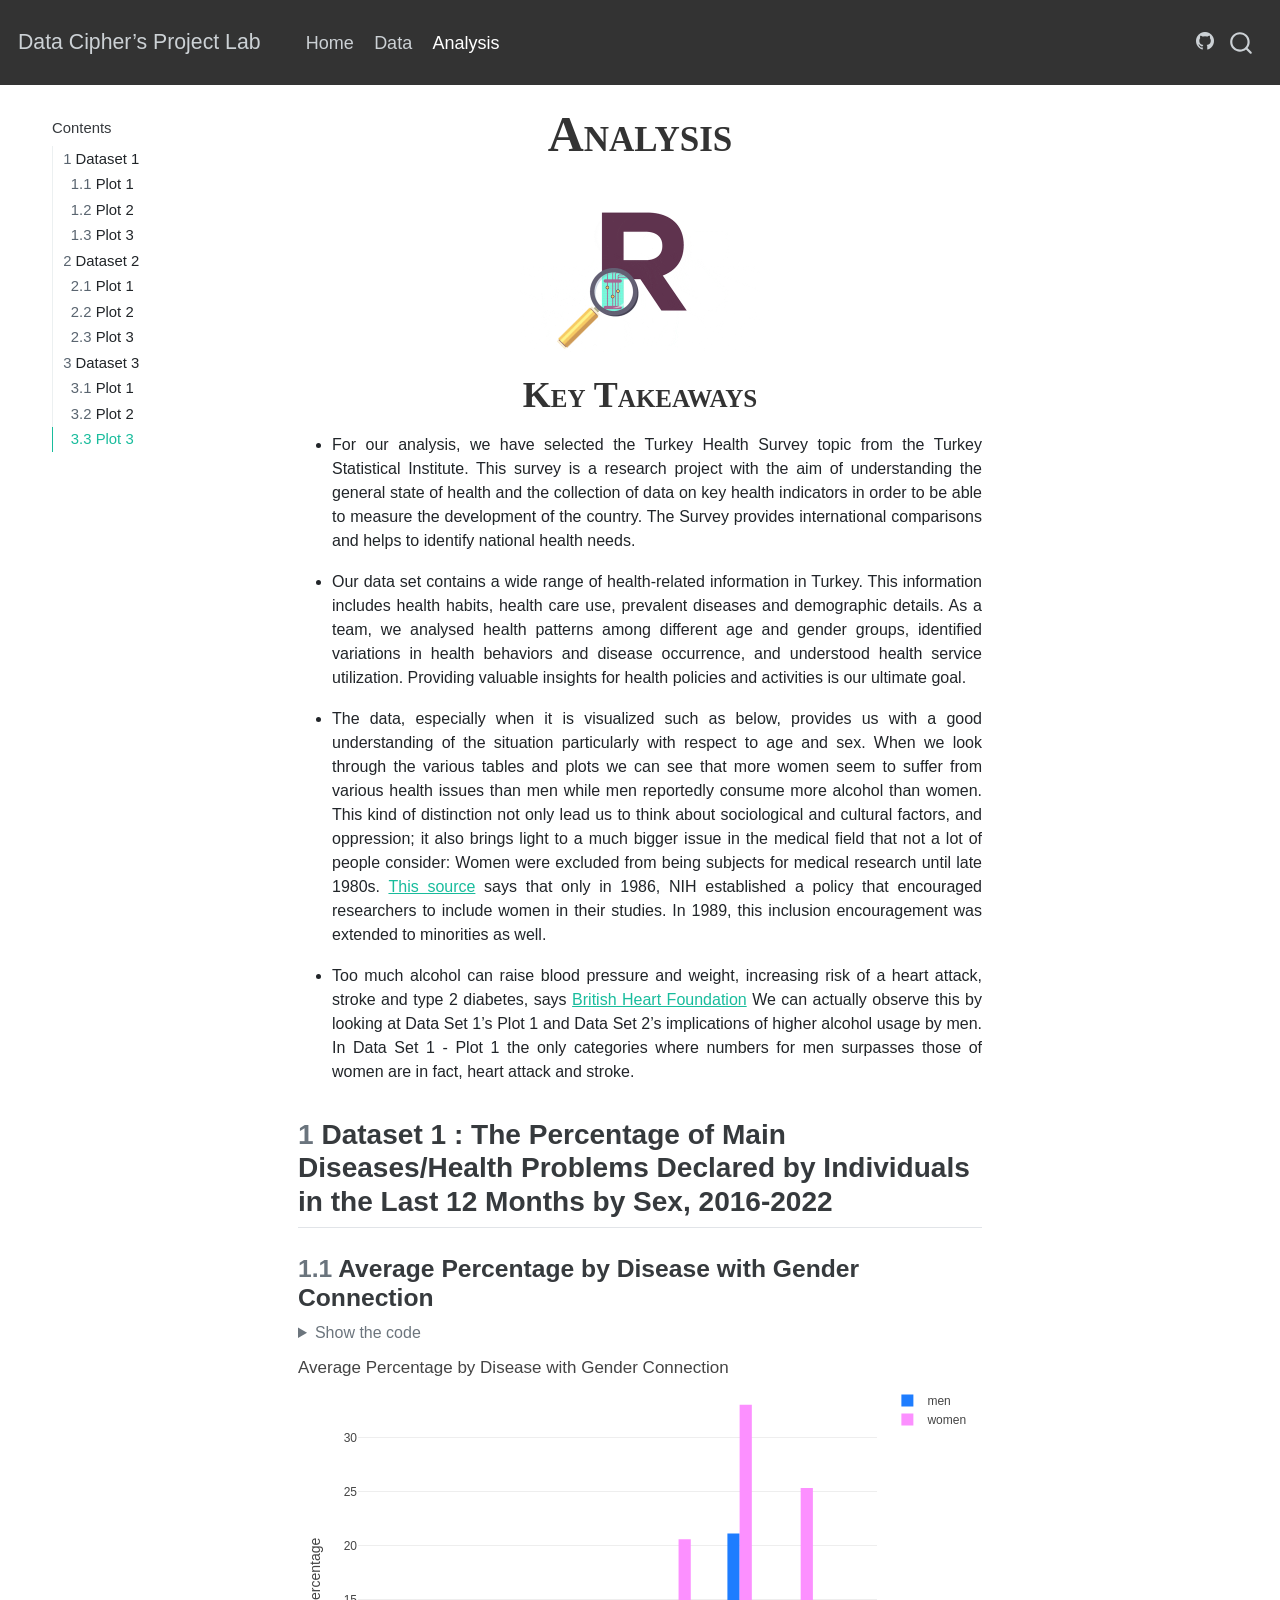
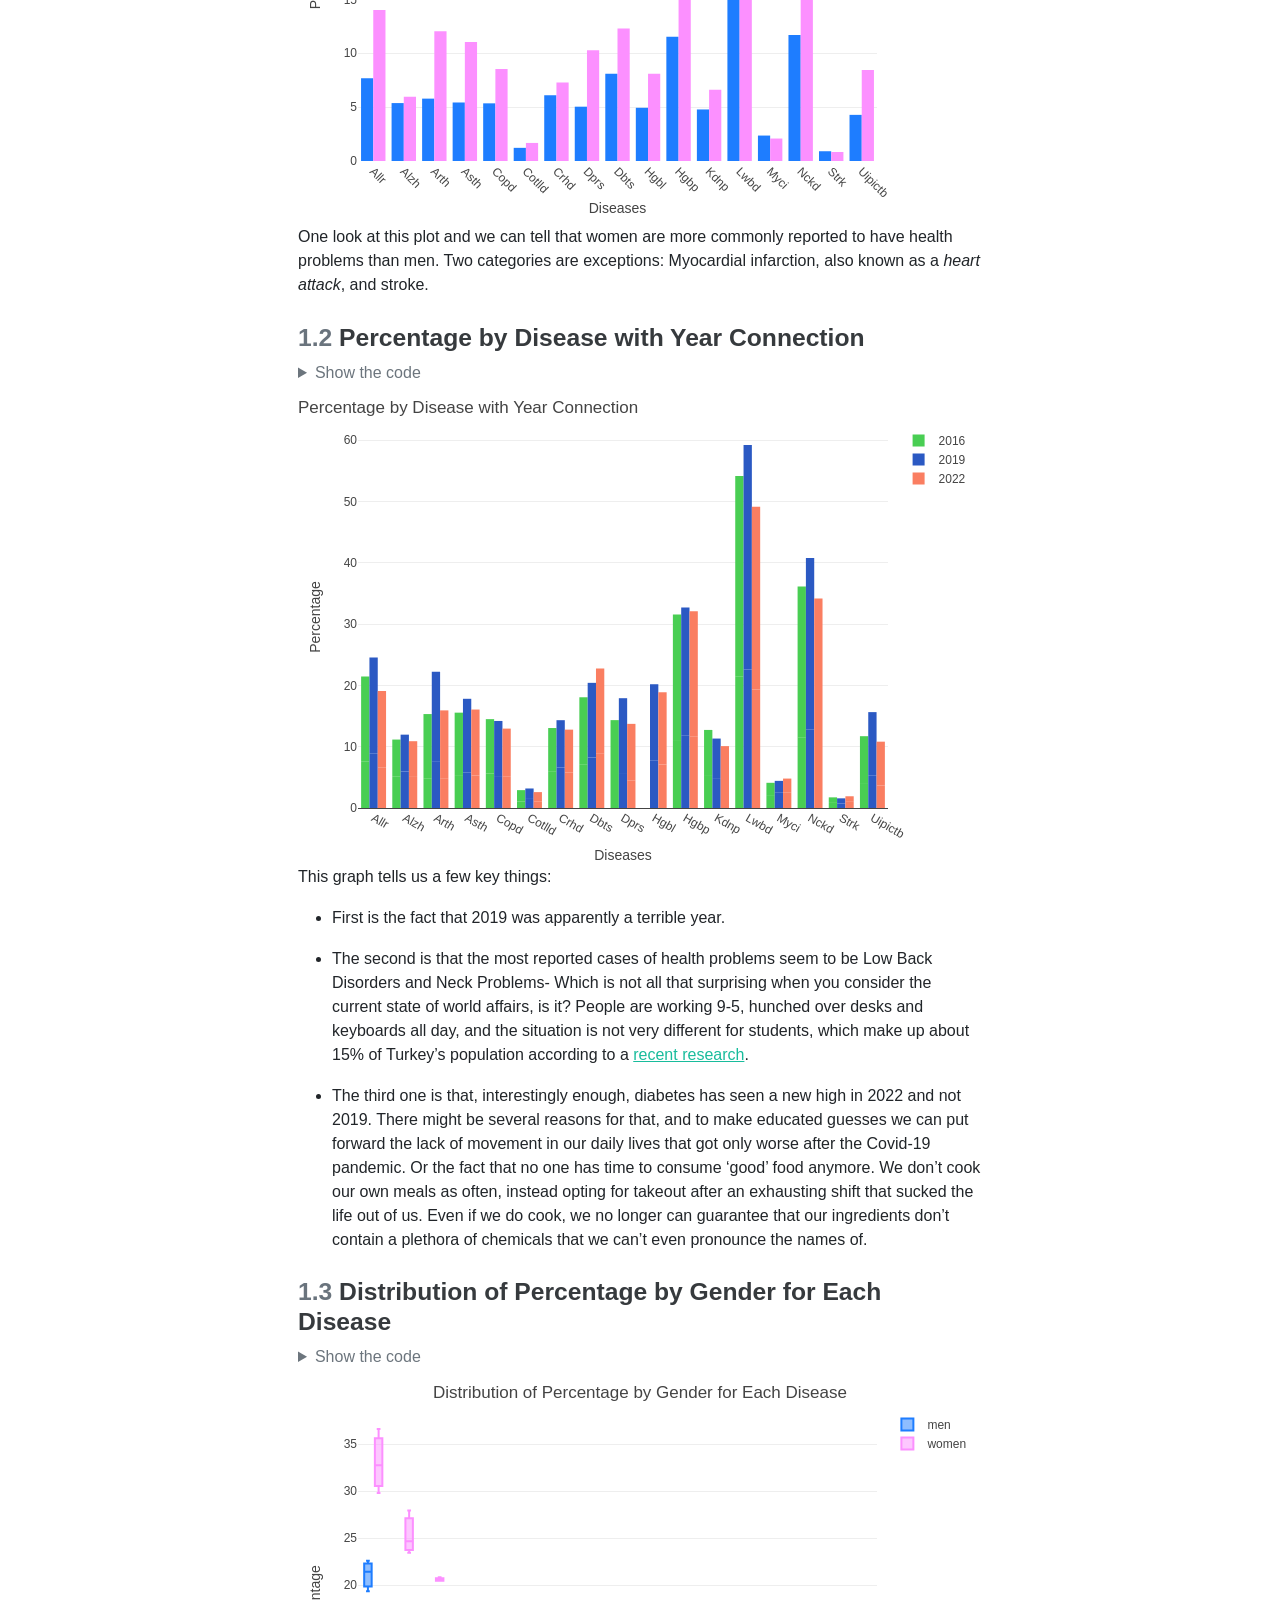
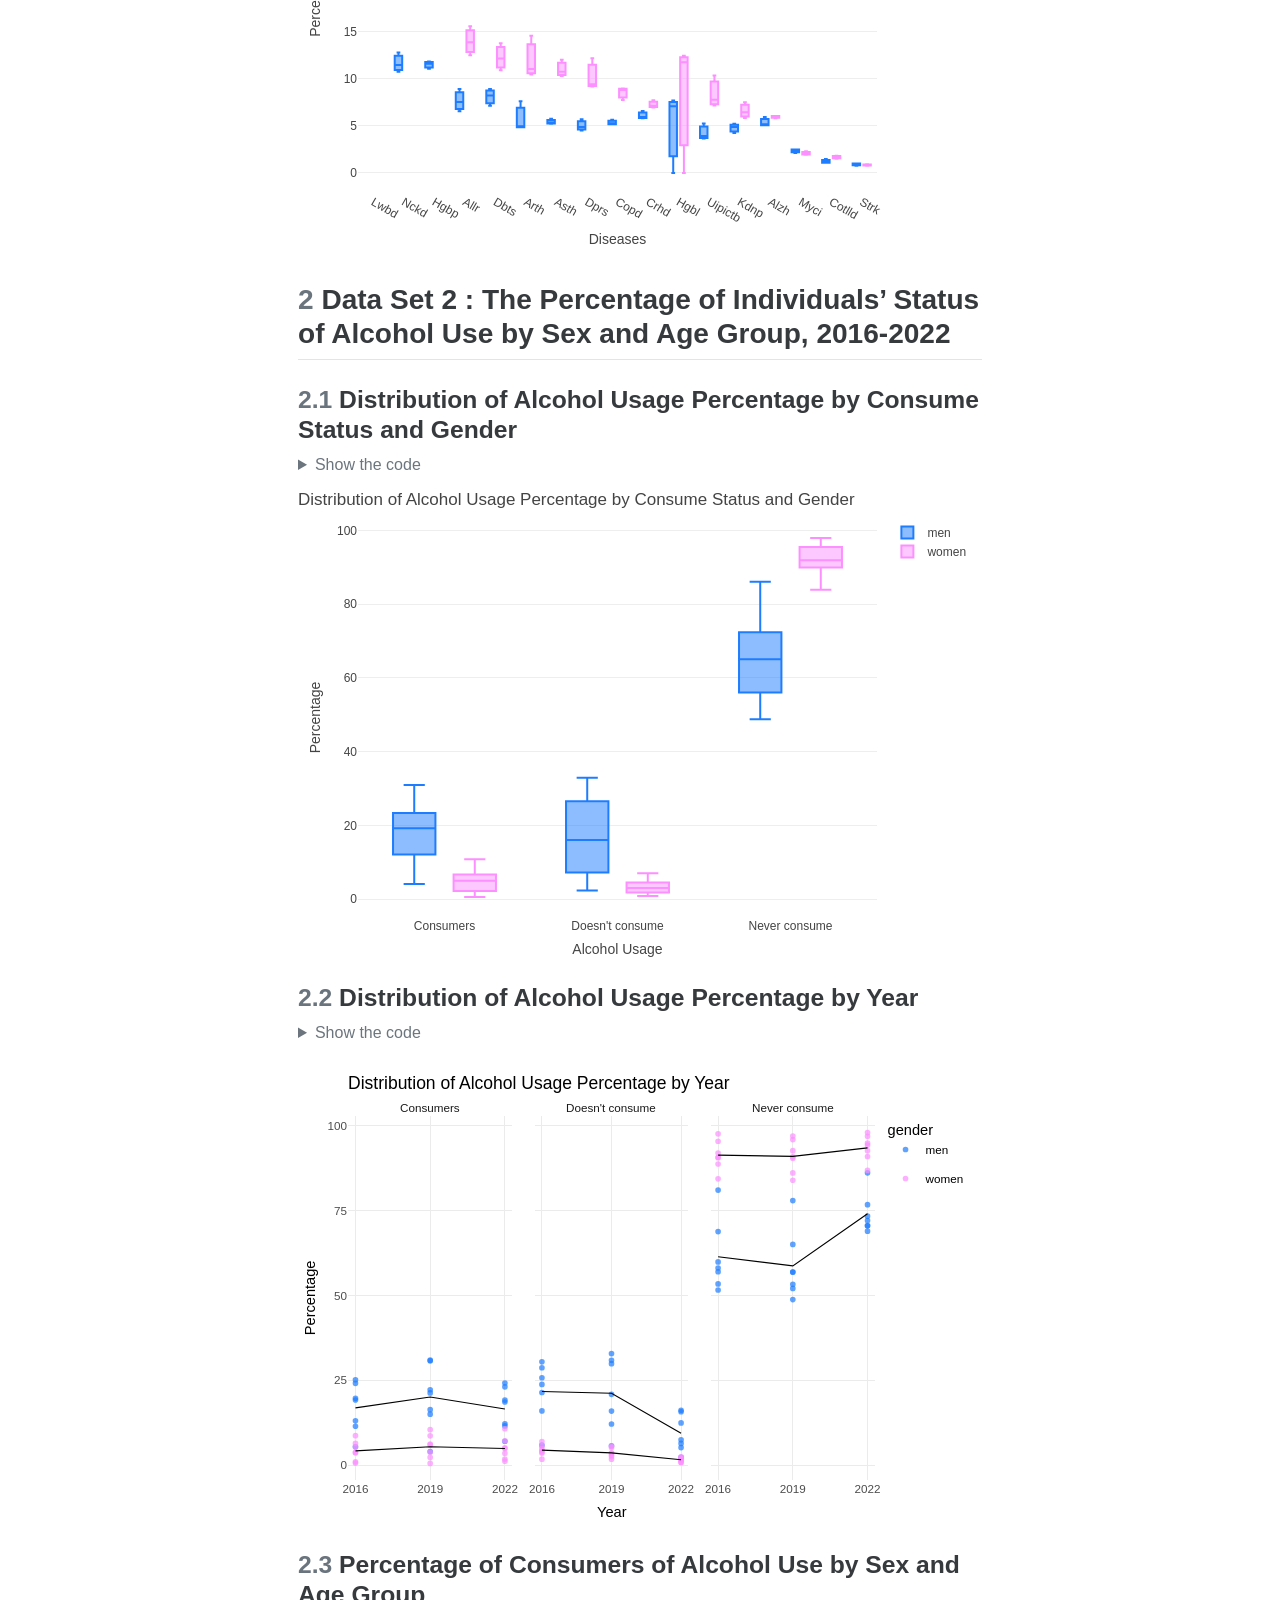
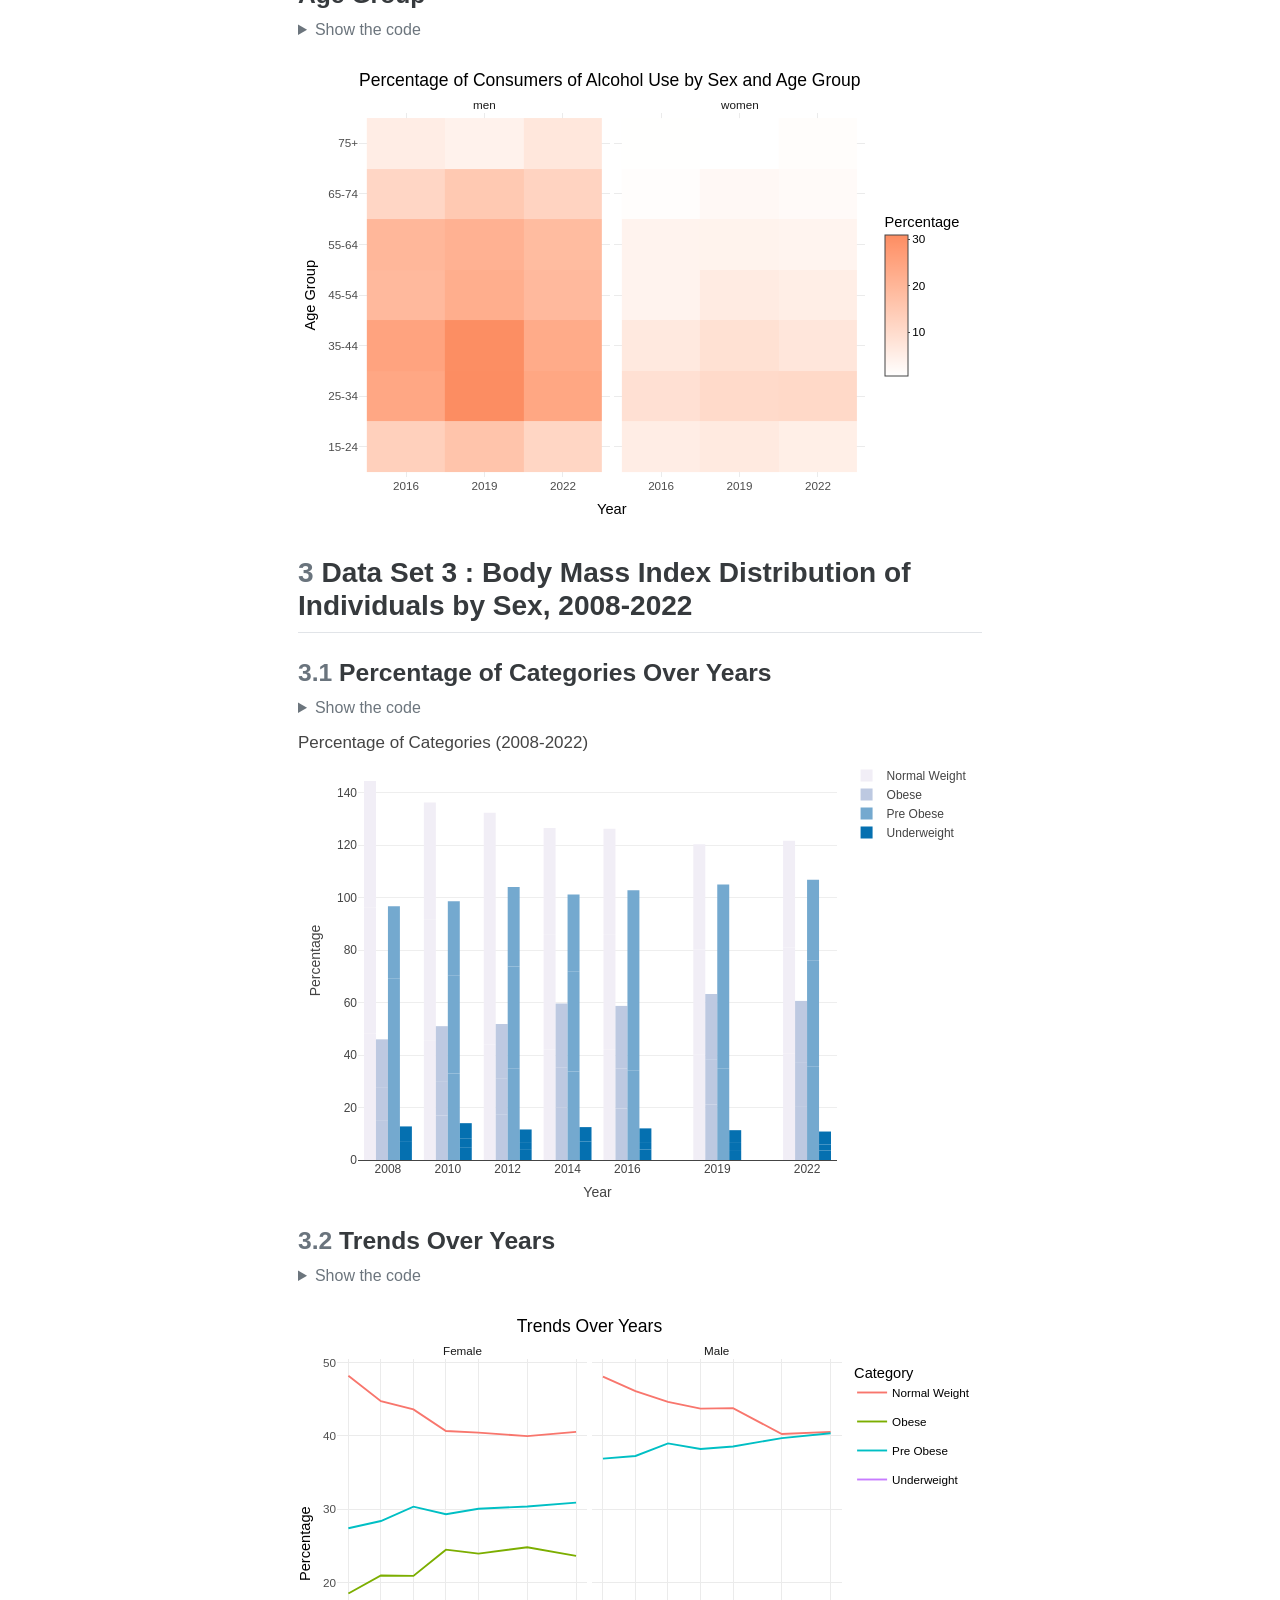
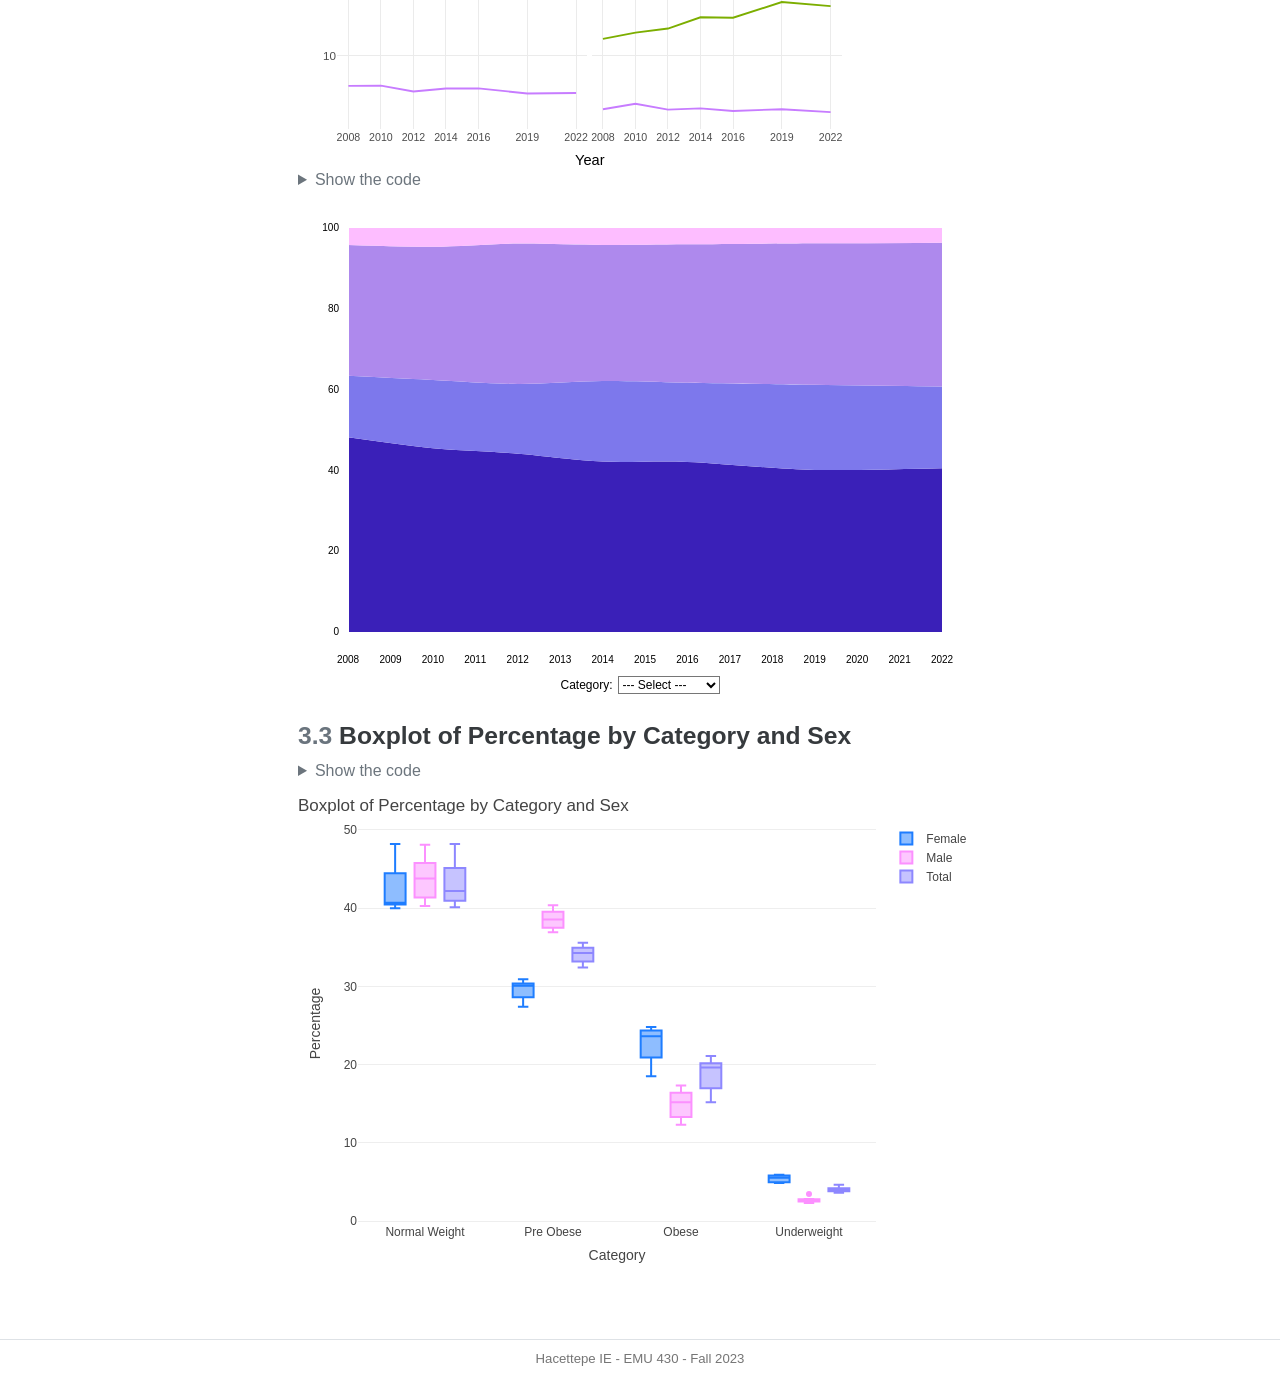
==== commit 2138a43d: "Color" ====
--- a/docs/analysis.html
+++ b/docs/analysis.html
@@ -239,8 +239,8 @@
 <span id="cb1-19"><a href="#cb1-19" aria-hidden="true" tabindex="-1"></a>plot</span></code><button title="Copy to Clipboard" class="code-copy-button"><i class="bi"></i></button></pre></div>
 </details>
 <div class="cell-output-display">
-<div class="plotly html-widget html-fill-item" id="htmlwidget-669518464040071ebb81" style="width:100%;height:464px;"></div>
-<script type="application/json" data-for="htmlwidget-669518464040071ebb81">{"x":{"visdat":{"2f7c4c247944":["function () ","plotlyVisDat"]},"cur_data":"2f7c4c247944","attrs":{"2f7c4c247944":{"x":{},"y":{},"color":{},"colors":["#1E7DFF","#FC90FF"],"alpha_stroke":1,"sizes":[10,100],"spans":[1,20],"type":"bar"}},"layout":{"margin":{"b":40,"l":60,"t":25,"r":10},"title":{"text":"Average Percentage by Disease with Gender Connection","x":0,"y":1},"xaxis":{"domain":[0,1],"automargin":true,"title":"Diseases","zeroline":false,"tickangle":45,"categoryorder":"trace","type":"category","categoryarray":["Allr","Alzh","Arth","Asth","Copd","Cotlld","Crhd","Dbts","Dprs","Hgbl","Hgbp","Kdnp","Lwbd","Myci","Nckd","Strk","Uipictb"]},"yaxis":{"domain":[0,1],"automargin":true,"title":"Percentage","zeroline":false},"hovermode":"closest","showlegend":true},"source":"A","config":{"modeBarButtonsToAdd":["hoverclosest","hovercompare"],"showSendToCloud":false},"data":[{"x":["Allr","Alzh","Arth","Asth","Copd","Cotlld","Crhd","Dprs","Dbts","Hgbl","Hgbp","Kdnp","Lwbd","Myci","Nckd","Strk","Uipictb"],"y":[7.6779724364790409,5.3735703163394026,5.7861340508108352,5.4275524307911525,5.3487673130767153,1.2211441964735044,6.1027062144225388,5.0380604186408977,8.103265201840971,4.9368112027380731,11.5245198134687,4.7809546304106592,21.107182608504147,2.3602249481860236,11.684533032437804,0.90560624507417242,4.2804255594739535],"type":"bar","name":"men","marker":{"color":"rgba(30,125,255,1)","line":{"color":"rgba(30,125,255,1)"}},"textfont":{"color":"rgba(30,125,255,1)"},"error_y":{"color":"rgba(30,125,255,1)"},"error_x":{"color":"rgba(30,125,255,1)"},"xaxis":"x","yaxis":"y","frame":null},{"x":["Allr","Alzh","Arth","Asth","Copd","Cotlld","Crhd","Dprs","Dbts","Hgbl","Hgbp","Kdnp","Lwbd","Myci","Nckd","Strk","Uipictb"],"y":[14.013354177019723,5.9661781636778537,12.036993765963658,11.045274753893148,8.5300229406048889,1.6750226626665816,7.2785837708678409,10.282917184487278,12.301164289146438,8.0835690134560902,20.579644953340797,6.6018280674777809,33.049019195086963,2.0844825219114096,25.337287795368688,0.83531329571133883,8.4416502158828646],"type":"bar","name":"women","marker":{"color":"rgba(252,144,255,1)","line":{"color":"rgba(252,144,255,1)"}},"textfont":{"color":"rgba(252,144,255,1)"},"error_y":{"color":"rgba(252,144,255,1)"},"error_x":{"color":"rgba(252,144,255,1)"},"xaxis":"x","yaxis":"y","frame":null}],"highlight":{"on":"plotly_click","persistent":false,"dynamic":false,"selectize":false,"opacityDim":0.20000000000000001,"selected":{"opacity":1},"debounce":0},"shinyEvents":["plotly_hover","plotly_click","plotly_selected","plotly_relayout","plotly_brushed","plotly_brushing","plotly_clickannotation","plotly_doubleclick","plotly_deselect","plotly_afterplot","plotly_sunburstclick"],"base_url":"https://plot.ly"},"evals":[],"jsHooks":[]}</script>
+<div class="plotly html-widget html-fill-item" id="htmlwidget-aeb2b0ebfc0e869a230a" style="width:100%;height:464px;"></div>
+<script type="application/json" data-for="htmlwidget-aeb2b0ebfc0e869a230a">{"x":{"visdat":{"173c6a766823":["function () ","plotlyVisDat"]},"cur_data":"173c6a766823","attrs":{"173c6a766823":{"x":{},"y":{},"color":{},"colors":["#1E7DFF","#FC90FF"],"alpha_stroke":1,"sizes":[10,100],"spans":[1,20],"type":"bar"}},"layout":{"margin":{"b":40,"l":60,"t":25,"r":10},"title":{"text":"Average Percentage by Disease with Gender Connection","x":0,"y":1},"xaxis":{"domain":[0,1],"automargin":true,"title":"Diseases","zeroline":false,"tickangle":45,"categoryorder":"trace","type":"category","categoryarray":["Allr","Alzh","Arth","Asth","Copd","Cotlld","Crhd","Dbts","Dprs","Hgbl","Hgbp","Kdnp","Lwbd","Myci","Nckd","Strk","Uipictb"]},"yaxis":{"domain":[0,1],"automargin":true,"title":"Percentage","zeroline":false},"hovermode":"closest","showlegend":true},"source":"A","config":{"modeBarButtonsToAdd":["hoverclosest","hovercompare"],"showSendToCloud":false},"data":[{"x":["Allr","Alzh","Arth","Asth","Copd","Cotlld","Crhd","Dprs","Dbts","Hgbl","Hgbp","Kdnp","Lwbd","Myci","Nckd","Strk","Uipictb"],"y":[7.6779724364790409,5.3735703163394026,5.7861340508108352,5.4275524307911525,5.3487673130767153,1.2211441964735044,6.1027062144225388,5.0380604186408977,8.103265201840971,4.9368112027380731,11.5245198134687,4.7809546304106592,21.107182608504147,2.3602249481860236,11.684533032437804,0.90560624507417242,4.2804255594739535],"type":"bar","name":"men","marker":{"color":"rgba(30,125,255,1)","line":{"color":"rgba(30,125,255,1)"}},"textfont":{"color":"rgba(30,125,255,1)"},"error_y":{"color":"rgba(30,125,255,1)"},"error_x":{"color":"rgba(30,125,255,1)"},"xaxis":"x","yaxis":"y","frame":null},{"x":["Allr","Alzh","Arth","Asth","Copd","Cotlld","Crhd","Dprs","Dbts","Hgbl","Hgbp","Kdnp","Lwbd","Myci","Nckd","Strk","Uipictb"],"y":[14.013354177019723,5.9661781636778537,12.036993765963658,11.045274753893148,8.5300229406048889,1.6750226626665816,7.2785837708678409,10.282917184487278,12.301164289146438,8.0835690134560902,20.579644953340797,6.6018280674777809,33.049019195086963,2.0844825219114096,25.337287795368688,0.83531329571133883,8.4416502158828646],"type":"bar","name":"women","marker":{"color":"rgba(252,144,255,1)","line":{"color":"rgba(252,144,255,1)"}},"textfont":{"color":"rgba(252,144,255,1)"},"error_y":{"color":"rgba(252,144,255,1)"},"error_x":{"color":"rgba(252,144,255,1)"},"xaxis":"x","yaxis":"y","frame":null}],"highlight":{"on":"plotly_click","persistent":false,"dynamic":false,"selectize":false,"opacityDim":0.20000000000000001,"selected":{"opacity":1},"debounce":0},"shinyEvents":["plotly_hover","plotly_click","plotly_selected","plotly_relayout","plotly_brushed","plotly_brushing","plotly_clickannotation","plotly_doubleclick","plotly_deselect","plotly_afterplot","plotly_sunburstclick"],"base_url":"https://plot.ly"},"evals":[],"jsHooks":[]}</script>
 </div>
 </div>
 <p>One look at this plot and we can tell that women are more commonly reported to have health problems than men. Two categories are exceptions: Myocardial infarction, also known as a <em>heart attack</em>, and stroke.</p>
@@ -265,8 +265,8 @@
 <span id="cb2-13"><a href="#cb2-13" aria-hidden="true" tabindex="-1"></a>chart_12</span></code><button title="Copy to Clipboard" class="code-copy-button"><i class="bi"></i></button></pre></div>
 </details>
 <div class="cell-output-display">
-<div class="plotly html-widget html-fill-item" id="htmlwidget-e41affd90e4c8096b4c0" style="width:100%;height:464px;"></div>
-<script type="application/json" data-for="htmlwidget-e41affd90e4c8096b4c0">{"x":{"visdat":{"2f7c550436e":["function () ","plotlyVisDat"]},"cur_data":"2f7c550436e","attrs":{"2f7c550436e":{"x":{},"y":{},"color":{},"colors":["#49CE53","#2B59C3","#FA7E61"],"alpha_stroke":1,"sizes":[10,100],"spans":[1,20],"type":"bar"}},"layout":{"margin":{"b":40,"l":60,"t":25,"r":10},"title":{"text":"Percentage by Disease with Year Connection","x":0,"y":1},"xaxis":{"domain":[0,1],"automargin":true,"title":"Diseases","type":"category","categoryorder":"array","categoryarray":["Allr","Alzh","Arth","Asth","Copd","Cotlld","Crhd","Dbts","Dprs","Hgbl","Hgbp","Kdnp","Lwbd","Myci","Nckd","Strk","Uipictb"]},"yaxis":{"domain":[0,1],"automargin":true,"title":"Percentage"},"hovermode":"closest","showlegend":true},"source":"A","config":{"modeBarButtonsToAdd":["hoverclosest","hovercompare"],"showSendToCloud":false},"data":[{"x":["Allr","Allr","Alzh","Alzh","Arth","Arth","Asth","Asth","Copd","Copd","Cotlld","Cotlld","Crhd","Crhd","Dprs","Dprs","Dbts","Dbts","Hgbl","Hgbl","Hgbp","Hgbp","Kdnp","Kdnp","Myci","Myci","Nckd","Nckd","Strk","Strk","Uipictb","Uipictb","Lwbd","Lwbd"],"y":[7.5405907316304335,13.90024550995577,5.0956861842644736,6.0655934898177071,4.8583613280283595,10.462408090340206,5.2344601627083343,10.316175126689545,5.6581225980106504,8.8341913587351737,1.0929407289891158,1.8208926122559466,5.8989576926295459,7.1431950426040292,4.8917359673190166,9.4407729932995537,7.1418795380343791,10.916818965812491,0,0,11.083737024019969,20.471834686819612,5.2254579153229521,7.507322857191963,2.1051780195948262,2.004608067001632,11.473857962971559,24.64700244221444,0.96268774764124032,0.77190709576156979,3.9222097238349551,7.7890004381493085,21.403870359647737,32.751858380323867],"type":"bar","name":"2016","marker":{"color":"rgba(73,206,83,1)","line":{"color":"rgba(73,206,83,1)"}},"textfont":{"color":"rgba(73,206,83,1)"},"error_y":{"color":"rgba(73,206,83,1)"},"error_x":{"color":"rgba(73,206,83,1)"},"xaxis":"x","yaxis":"y","frame":null},{"x":["Allr","Allr","Alzh","Alzh","Arth","Arth","Asth","Asth","Copd","Copd","Cotlld","Cotlld","Crhd","Crhd","Dprs","Dprs","Dbts","Dbts","Hgbl","Hgbl","Hgbp","Hgbp","Kdnp","Kdnp","Myci","Myci","Nckd","Nckd","Strk","Strk","Uipictb","Uipictb","Lwbd","Lwbd"],"y":[8.926596937477143,15.621690956978505,5.955258175231009,6.008264401571866,7.6369456060174947,14.591047859311281,5.7591128228014483,12.051521634128072,5.20806800961532,8.9869934022360507,1.4776752112324729,1.7051297368176912,6.5888899894327349,7.732646962014039,5.7036957945003728,12.204514763443914,8.2318333903577035,12.180856118197356,7.7063226883459182,12.478487075945148,11.866926961143056,20.814122543063611,4.8759315956880895,6.4482990276604824,2.4845709728617318,1.9404164367068524,12.816394200945908,27.942146894581317,0.74958961299222338,0.82627497848858789,5.265234696885404,10.372254263563597,22.589058103467885,36.596699275532579],"type":"bar","name":"2019","marker":{"color":"rgba(43,89,195,1)","line":{"color":"rgba(43,89,195,1)"}},"textfont":{"color":"rgba(43,89,195,1)"},"error_y":{"color":"rgba(43,89,195,1)"},"error_x":{"color":"rgba(43,89,195,1)"},"xaxis":"x","yaxis":"y","frame":null},{"x":["Allr","Allr","Alzh","Alzh","Arth","Arth","Asth","Asth","Copd","Copd","Cotlld","Cotlld","Crhd","Crhd","Dprs","Dprs","Dbts","Dbts","Hgbl","Hgbl","Hgbp","Hgbp","Kdnp","Kdnp","Myci","Myci","Nckd","Nckd","Strk","Strk","Uipictb","Uipictb","Lwbd","Lwbd"],"y":[6.5667296403295454,12.518126064124896,5.0697665895227262,5.824676599643988,4.8630952183866514,11.057525348239485,5.2890843068636748,10.768127500861825,5.1801113316041754,7.7688840608434422,1.0928166491989246,1.4990456389261073,5.8202709612053365,6.9599093079854555,4.5187494941033028,9.2034637967183688,8.9360826771308286,13.80581778342947,7.1041109198683019,11.772219964423121,11.622895455243073,20.45297763013917,4.2414743802209349,5.8498623175808975,2.4909258521015132,2.3084230620257449,10.763346933395946,23.422714049310308,1.0045413745890537,0.90775781288385882,3.6538322577015006,7.1636959459356886,19.328619362396815,29.798499929404436],"type":"bar","name":"2022","marker":{"color":"rgba(250,126,97,1)","line":{"color":"rgba(250,126,97,1)"}},"textfont":{"color":"rgba(250,126,97,1)"},"error_y":{"color":"rgba(250,126,97,1)"},"error_x":{"color":"rgba(250,126,97,1)"},"xaxis":"x","yaxis":"y","frame":null}],"highlight":{"on":"plotly_click","persistent":false,"dynamic":false,"selectize":false,"opacityDim":0.20000000000000001,"selected":{"opacity":1},"debounce":0},"shinyEvents":["plotly_hover","plotly_click","plotly_selected","plotly_relayout","plotly_brushed","plotly_brushing","plotly_clickannotation","plotly_doubleclick","plotly_deselect","plotly_afterplot","plotly_sunburstclick"],"base_url":"https://plot.ly"},"evals":[],"jsHooks":[]}</script>
+<div class="plotly html-widget html-fill-item" id="htmlwidget-e35b63a93ec576583860" style="width:100%;height:464px;"></div>
+<script type="application/json" data-for="htmlwidget-e35b63a93ec576583860">{"x":{"visdat":{"173cc602f51":["function () ","plotlyVisDat"]},"cur_data":"173cc602f51","attrs":{"173cc602f51":{"x":{},"y":{},"color":{},"colors":["#49CE53","#2B59C3","#FA7E61"],"alpha_stroke":1,"sizes":[10,100],"spans":[1,20],"type":"bar"}},"layout":{"margin":{"b":40,"l":60,"t":25,"r":10},"title":{"text":"Percentage by Disease with Year Connection","x":0,"y":1},"xaxis":{"domain":[0,1],"automargin":true,"title":"Diseases","type":"category","categoryorder":"array","categoryarray":["Allr","Alzh","Arth","Asth","Copd","Cotlld","Crhd","Dbts","Dprs","Hgbl","Hgbp","Kdnp","Lwbd","Myci","Nckd","Strk","Uipictb"]},"yaxis":{"domain":[0,1],"automargin":true,"title":"Percentage"},"hovermode":"closest","showlegend":true},"source":"A","config":{"modeBarButtonsToAdd":["hoverclosest","hovercompare"],"showSendToCloud":false},"data":[{"x":["Allr","Allr","Alzh","Alzh","Arth","Arth","Asth","Asth","Copd","Copd","Cotlld","Cotlld","Crhd","Crhd","Dprs","Dprs","Dbts","Dbts","Hgbl","Hgbl","Hgbp","Hgbp","Kdnp","Kdnp","Myci","Myci","Nckd","Nckd","Strk","Strk","Uipictb","Uipictb","Lwbd","Lwbd"],"y":[7.5405907316304335,13.90024550995577,5.0956861842644736,6.0655934898177071,4.8583613280283595,10.462408090340206,5.2344601627083343,10.316175126689545,5.6581225980106504,8.8341913587351737,1.0929407289891158,1.8208926122559466,5.8989576926295459,7.1431950426040292,4.8917359673190166,9.4407729932995537,7.1418795380343791,10.916818965812491,0,0,11.083737024019969,20.471834686819612,5.2254579153229521,7.507322857191963,2.1051780195948262,2.004608067001632,11.473857962971559,24.64700244221444,0.96268774764124032,0.77190709576156979,3.9222097238349551,7.7890004381493085,21.403870359647737,32.751858380323867],"type":"bar","name":"2016","marker":{"color":"rgba(73,206,83,1)","line":{"color":"rgba(73,206,83,1)"}},"textfont":{"color":"rgba(73,206,83,1)"},"error_y":{"color":"rgba(73,206,83,1)"},"error_x":{"color":"rgba(73,206,83,1)"},"xaxis":"x","yaxis":"y","frame":null},{"x":["Allr","Allr","Alzh","Alzh","Arth","Arth","Asth","Asth","Copd","Copd","Cotlld","Cotlld","Crhd","Crhd","Dprs","Dprs","Dbts","Dbts","Hgbl","Hgbl","Hgbp","Hgbp","Kdnp","Kdnp","Myci","Myci","Nckd","Nckd","Strk","Strk","Uipictb","Uipictb","Lwbd","Lwbd"],"y":[8.926596937477143,15.621690956978505,5.955258175231009,6.008264401571866,7.6369456060174947,14.591047859311281,5.7591128228014483,12.051521634128072,5.20806800961532,8.9869934022360507,1.4776752112324729,1.7051297368176912,6.5888899894327349,7.732646962014039,5.7036957945003728,12.204514763443914,8.2318333903577035,12.180856118197356,7.7063226883459182,12.478487075945148,11.866926961143056,20.814122543063611,4.8759315956880895,6.4482990276604824,2.4845709728617318,1.9404164367068524,12.816394200945908,27.942146894581317,0.74958961299222338,0.82627497848858789,5.265234696885404,10.372254263563597,22.589058103467885,36.596699275532579],"type":"bar","name":"2019","marker":{"color":"rgba(43,89,195,1)","line":{"color":"rgba(43,89,195,1)"}},"textfont":{"color":"rgba(43,89,195,1)"},"error_y":{"color":"rgba(43,89,195,1)"},"error_x":{"color":"rgba(43,89,195,1)"},"xaxis":"x","yaxis":"y","frame":null},{"x":["Allr","Allr","Alzh","Alzh","Arth","Arth","Asth","Asth","Copd","Copd","Cotlld","Cotlld","Crhd","Crhd","Dprs","Dprs","Dbts","Dbts","Hgbl","Hgbl","Hgbp","Hgbp","Kdnp","Kdnp","Myci","Myci","Nckd","Nckd","Strk","Strk","Uipictb","Uipictb","Lwbd","Lwbd"],"y":[6.5667296403295454,12.518126064124896,5.0697665895227262,5.824676599643988,4.8630952183866514,11.057525348239485,5.2890843068636748,10.768127500861825,5.1801113316041754,7.7688840608434422,1.0928166491989246,1.4990456389261073,5.8202709612053365,6.9599093079854555,4.5187494941033028,9.2034637967183688,8.9360826771308286,13.80581778342947,7.1041109198683019,11.772219964423121,11.622895455243073,20.45297763013917,4.2414743802209349,5.8498623175808975,2.4909258521015132,2.3084230620257449,10.763346933395946,23.422714049310308,1.0045413745890537,0.90775781288385882,3.6538322577015006,7.1636959459356886,19.328619362396815,29.798499929404436],"type":"bar","name":"2022","marker":{"color":"rgba(250,126,97,1)","line":{"color":"rgba(250,126,97,1)"}},"textfont":{"color":"rgba(250,126,97,1)"},"error_y":{"color":"rgba(250,126,97,1)"},"error_x":{"color":"rgba(250,126,97,1)"},"xaxis":"x","yaxis":"y","frame":null}],"highlight":{"on":"plotly_click","persistent":false,"dynamic":false,"selectize":false,"opacityDim":0.20000000000000001,"selected":{"opacity":1},"debounce":0},"shinyEvents":["plotly_hover","plotly_click","plotly_selected","plotly_relayout","plotly_brushed","plotly_brushing","plotly_clickannotation","plotly_doubleclick","plotly_deselect","plotly_afterplot","plotly_sunburstclick"],"base_url":"https://plot.ly"},"evals":[],"jsHooks":[]}</script>
 </div>
 </div>
 <p>This graph tells us a few key things:</p>
@@ -297,8 +297,8 @@
 <span id="cb3-14"><a href="#cb3-14" aria-hidden="true" tabindex="-1"></a>box_13</span></code><button title="Copy to Clipboard" class="code-copy-button"><i class="bi"></i></button></pre></div>
 </details>
 <div class="cell-output-display">
-<div class="plotly html-widget html-fill-item" id="htmlwidget-b48293b5912ba4943aa3" style="width:100%;height:464px;"></div>
-<script type="application/json" data-for="htmlwidget-b48293b5912ba4943aa3">{"x":{"visdat":{"2f7c14297eef":["function () ","plotlyVisDat"]},"cur_data":"2f7c14297eef","attrs":{"2f7c14297eef":{"x":{},"y":{},"color":{},"colors":["#1E7DFF","#FC90FF"],"alpha_stroke":1,"sizes":[10,100],"spans":[1,20],"type":"box"}},"layout":{"margin":{"b":40,"l":60,"t":25,"r":10},"boxmode":"group","title":"Distribution of Percentage by Gender for Each Disease","xaxis":{"domain":[0,1],"automargin":true,"title":"Diseases","zeroline":false,"type":"category","categoryorder":"array","categoryarray":["Lwbd","Nckd","Hgbp","Allr","Dbts","Arth","Asth","Dprs","Copd","Crhd","Hgbl","Uipictb","Kdnp","Alzh","Myci","Cotlld","Strk"]},"yaxis":{"domain":[0,1],"automargin":true,"title":"Percentage","zeroline":false},"hovermode":"closest","showlegend":true},"source":"A","config":{"modeBarButtonsToAdd":["hoverclosest","hovercompare"],"showSendToCloud":false},"data":[{"fillcolor":"rgba(30,125,255,0.5)","x":["Allr","Allr","Allr","Alzh","Alzh","Alzh","Arth","Arth","Arth","Asth","Asth","Asth","Copd","Copd","Copd","Cotlld","Cotlld","Cotlld","Crhd","Crhd","Crhd","Dprs","Dprs","Dprs","Dbts","Dbts","Dbts","Hgbl","Hgbl","Hgbl","Hgbp","Hgbp","Hgbp","Kdnp","Kdnp","Kdnp","Myci","Myci","Myci","Nckd","Nckd","Nckd","Strk","Strk","Strk","Uipictb","Uipictb","Uipictb","Lwbd","Lwbd","Lwbd"],"y":[7.5405907316304335,8.926596937477143,6.5667296403295454,5.0956861842644736,5.955258175231009,5.0697665895227262,4.8583613280283595,7.6369456060174947,4.8630952183866514,5.2344601627083343,5.7591128228014483,5.2890843068636748,5.6581225980106504,5.20806800961532,5.1801113316041754,1.0929407289891158,1.4776752112324729,1.0928166491989246,5.8989576926295459,6.5888899894327349,5.8202709612053365,4.8917359673190166,5.7036957945003728,4.5187494941033028,7.1418795380343791,8.2318333903577035,8.9360826771308286,0,7.7063226883459182,7.1041109198683019,11.083737024019969,11.866926961143056,11.622895455243073,5.2254579153229521,4.8759315956880895,4.2414743802209349,2.1051780195948262,2.4845709728617318,2.4909258521015132,11.473857962971559,12.816394200945908,10.763346933395946,0.96268774764124032,0.74958961299222338,1.0045413745890537,3.9222097238349551,5.265234696885404,3.6538322577015006,21.403870359647737,22.589058103467885,19.328619362396815],"type":"box","name":"men","marker":{"color":"rgba(30,125,255,1)","line":{"color":"rgba(30,125,255,1)"}},"line":{"color":"rgba(30,125,255,1)"},"xaxis":"x","yaxis":"y","frame":null},{"fillcolor":"rgba(252,144,255,0.5)","x":["Allr","Allr","Allr","Alzh","Alzh","Alzh","Arth","Arth","Arth","Asth","Asth","Asth","Copd","Copd","Copd","Cotlld","Cotlld","Cotlld","Crhd","Crhd","Crhd","Dprs","Dprs","Dprs","Dbts","Dbts","Dbts","Hgbl","Hgbl","Hgbl","Hgbp","Hgbp","Hgbp","Kdnp","Kdnp","Kdnp","Myci","Myci","Myci","Nckd","Nckd","Nckd","Strk","Strk","Strk","Uipictb","Uipictb","Uipictb","Lwbd","Lwbd","Lwbd"],"y":[13.90024550995577,15.621690956978505,12.518126064124896,6.0655934898177071,6.008264401571866,5.824676599643988,10.462408090340206,14.591047859311281,11.057525348239485,10.316175126689545,12.051521634128072,10.768127500861825,8.8341913587351737,8.9869934022360507,7.7688840608434422,1.8208926122559466,1.7051297368176912,1.4990456389261073,7.1431950426040292,7.732646962014039,6.9599093079854555,9.4407729932995537,12.204514763443914,9.2034637967183688,10.916818965812491,12.180856118197356,13.80581778342947,0,12.478487075945148,11.772219964423121,20.471834686819612,20.814122543063611,20.45297763013917,7.507322857191963,6.4482990276604824,5.8498623175808975,2.004608067001632,1.9404164367068524,2.3084230620257449,24.64700244221444,27.942146894581317,23.422714049310308,0.77190709576156979,0.82627497848858789,0.90775781288385882,7.7890004381493085,10.372254263563597,7.1636959459356886,32.751858380323867,36.596699275532579,29.798499929404436],"type":"box","name":"women","marker":{"color":"rgba(252,144,255,1)","line":{"color":"rgba(252,144,255,1)"}},"line":{"color":"rgba(252,144,255,1)"},"xaxis":"x","yaxis":"y","frame":null}],"highlight":{"on":"plotly_click","persistent":false,"dynamic":false,"selectize":false,"opacityDim":0.20000000000000001,"selected":{"opacity":1},"debounce":0},"shinyEvents":["plotly_hover","plotly_click","plotly_selected","plotly_relayout","plotly_brushed","plotly_brushing","plotly_clickannotation","plotly_doubleclick","plotly_deselect","plotly_afterplot","plotly_sunburstclick"],"base_url":"https://plot.ly"},"evals":[],"jsHooks":[]}</script>
+<div class="plotly html-widget html-fill-item" id="htmlwidget-c020f07942f2923478a9" style="width:100%;height:464px;"></div>
+<script type="application/json" data-for="htmlwidget-c020f07942f2923478a9">{"x":{"visdat":{"173c637b419c":["function () ","plotlyVisDat"]},"cur_data":"173c637b419c","attrs":{"173c637b419c":{"x":{},"y":{},"color":{},"colors":["#1E7DFF","#FC90FF"],"alpha_stroke":1,"sizes":[10,100],"spans":[1,20],"type":"box"}},"layout":{"margin":{"b":40,"l":60,"t":25,"r":10},"boxmode":"group","title":"Distribution of Percentage by Gender for Each Disease","xaxis":{"domain":[0,1],"automargin":true,"title":"Diseases","zeroline":false,"type":"category","categoryorder":"array","categoryarray":["Lwbd","Nckd","Hgbp","Allr","Dbts","Arth","Asth","Dprs","Copd","Crhd","Hgbl","Uipictb","Kdnp","Alzh","Myci","Cotlld","Strk"]},"yaxis":{"domain":[0,1],"automargin":true,"title":"Percentage","zeroline":false},"hovermode":"closest","showlegend":true},"source":"A","config":{"modeBarButtonsToAdd":["hoverclosest","hovercompare"],"showSendToCloud":false},"data":[{"fillcolor":"rgba(30,125,255,0.5)","x":["Allr","Allr","Allr","Alzh","Alzh","Alzh","Arth","Arth","Arth","Asth","Asth","Asth","Copd","Copd","Copd","Cotlld","Cotlld","Cotlld","Crhd","Crhd","Crhd","Dprs","Dprs","Dprs","Dbts","Dbts","Dbts","Hgbl","Hgbl","Hgbl","Hgbp","Hgbp","Hgbp","Kdnp","Kdnp","Kdnp","Myci","Myci","Myci","Nckd","Nckd","Nckd","Strk","Strk","Strk","Uipictb","Uipictb","Uipictb","Lwbd","Lwbd","Lwbd"],"y":[7.5405907316304335,8.926596937477143,6.5667296403295454,5.0956861842644736,5.955258175231009,5.0697665895227262,4.8583613280283595,7.6369456060174947,4.8630952183866514,5.2344601627083343,5.7591128228014483,5.2890843068636748,5.6581225980106504,5.20806800961532,5.1801113316041754,1.0929407289891158,1.4776752112324729,1.0928166491989246,5.8989576926295459,6.5888899894327349,5.8202709612053365,4.8917359673190166,5.7036957945003728,4.5187494941033028,7.1418795380343791,8.2318333903577035,8.9360826771308286,0,7.7063226883459182,7.1041109198683019,11.083737024019969,11.866926961143056,11.622895455243073,5.2254579153229521,4.8759315956880895,4.2414743802209349,2.1051780195948262,2.4845709728617318,2.4909258521015132,11.473857962971559,12.816394200945908,10.763346933395946,0.96268774764124032,0.74958961299222338,1.0045413745890537,3.9222097238349551,5.265234696885404,3.6538322577015006,21.403870359647737,22.589058103467885,19.328619362396815],"type":"box","name":"men","marker":{"color":"rgba(30,125,255,1)","line":{"color":"rgba(30,125,255,1)"}},"line":{"color":"rgba(30,125,255,1)"},"xaxis":"x","yaxis":"y","frame":null},{"fillcolor":"rgba(252,144,255,0.5)","x":["Allr","Allr","Allr","Alzh","Alzh","Alzh","Arth","Arth","Arth","Asth","Asth","Asth","Copd","Copd","Copd","Cotlld","Cotlld","Cotlld","Crhd","Crhd","Crhd","Dprs","Dprs","Dprs","Dbts","Dbts","Dbts","Hgbl","Hgbl","Hgbl","Hgbp","Hgbp","Hgbp","Kdnp","Kdnp","Kdnp","Myci","Myci","Myci","Nckd","Nckd","Nckd","Strk","Strk","Strk","Uipictb","Uipictb","Uipictb","Lwbd","Lwbd","Lwbd"],"y":[13.90024550995577,15.621690956978505,12.518126064124896,6.0655934898177071,6.008264401571866,5.824676599643988,10.462408090340206,14.591047859311281,11.057525348239485,10.316175126689545,12.051521634128072,10.768127500861825,8.8341913587351737,8.9869934022360507,7.7688840608434422,1.8208926122559466,1.7051297368176912,1.4990456389261073,7.1431950426040292,7.732646962014039,6.9599093079854555,9.4407729932995537,12.204514763443914,9.2034637967183688,10.916818965812491,12.180856118197356,13.80581778342947,0,12.478487075945148,11.772219964423121,20.471834686819612,20.814122543063611,20.45297763013917,7.507322857191963,6.4482990276604824,5.8498623175808975,2.004608067001632,1.9404164367068524,2.3084230620257449,24.64700244221444,27.942146894581317,23.422714049310308,0.77190709576156979,0.82627497848858789,0.90775781288385882,7.7890004381493085,10.372254263563597,7.1636959459356886,32.751858380323867,36.596699275532579,29.798499929404436],"type":"box","name":"women","marker":{"color":"rgba(252,144,255,1)","line":{"color":"rgba(252,144,255,1)"}},"line":{"color":"rgba(252,144,255,1)"},"xaxis":"x","yaxis":"y","frame":null}],"highlight":{"on":"plotly_click","persistent":false,"dynamic":false,"selectize":false,"opacityDim":0.20000000000000001,"selected":{"opacity":1},"debounce":0},"shinyEvents":["plotly_hover","plotly_click","plotly_selected","plotly_relayout","plotly_brushed","plotly_brushing","plotly_clickannotation","plotly_doubleclick","plotly_deselect","plotly_afterplot","plotly_sunburstclick"],"base_url":"https://plot.ly"},"evals":[],"jsHooks":[]}</script>
 </div>
 </div>
 </section>
@@ -325,8 +325,8 @@
 <span id="cb4-13"><a href="#cb4-13" aria-hidden="true" tabindex="-1"></a>chart_21</span></code><button title="Copy to Clipboard" class="code-copy-button"><i class="bi"></i></button></pre></div>
 </details>
 <div class="cell-output-display">
-<div class="plotly html-widget html-fill-item" id="htmlwidget-7e7acf469d877c0e0313" style="width:100%;height:464px;"></div>
-<script type="application/json" data-for="htmlwidget-7e7acf469d877c0e0313">{"x":{"visdat":{"2f7c230a5000":["function () ","plotlyVisDat"]},"cur_data":"2f7c230a5000","attrs":{"2f7c230a5000":{"x":{},"y":{},"color":{},"colors":["#1E7DFF","#FC90FF"],"alpha_stroke":1,"sizes":[10,100],"spans":[1,20],"type":"box"}},"layout":{"margin":{"b":40,"l":60,"t":25,"r":10},"boxmode":"group","title":{"text":"Distribution of Alcohol Usage Percentage by Consume Status and Gender","x":0,"y":1},"xaxis":{"domain":[0,1],"automargin":true,"title":"Alcohol Usage","zeroline":false,"type":"category","categoryorder":"array","categoryarray":["Consumers","Doesn't consume","Never consume"]},"yaxis":{"domain":[0,1],"automargin":true,"title":"Percentage","zeroline":false},"hovermode":"closest","showlegend":true},"source":"A","config":{"modeBarButtonsToAdd":["hoverclosest","hovercompare"],"showSendToCloud":false},"data":[{"fillcolor":"rgba(30,125,255,0.5)","x":["Consumers","Consumers","Consumers","Doesn't consume","Doesn't consume","Doesn't consume","Never consume","Never consume","Never consume","Consumers","Consumers","Consumers","Doesn't consume","Doesn't consume","Doesn't consume","Never consume","Never consume","Never consume","Consumers","Consumers","Consumers","Doesn't consume","Doesn't consume","Doesn't consume","Never consume","Never consume","Never consume","Consumers","Consumers","Consumers","Doesn't consume","Doesn't consume","Doesn't consume","Never consume","Never consume","Never consume","Consumers","Consumers","Consumers","Doesn't consume","Doesn't consume","Doesn't consume","Never consume","Never consume","Never consume","Consumers","Consumers","Consumers","Doesn't consume","Doesn't consume","Doesn't consume","Never consume","Never consume","Never consume","Consumers","Consumers","Consumers","Doesn't consume","Doesn't consume","Doesn't consume","Never consume","Never consume","Never consume"],"y":[13.080057582653065,16.368840545340152,11.590163795463285,5.9217498778847011,5.7362601963165716,2.3365367060660227,80.998192372121991,77.894899258343273,86.073299498470689,24.130715479946424,30.947661991606822,24.225032852382171,16.002125267373184,12.159591987097127,5.2265717053870375,59.867159252680381,56.892746021296048,70.548395442230799,25.180695757616945,30.75439070353082,23.102353125136823,21.431382798953049,15.95561004508515,6.434361494784552,53.38792144343001,53.289999251384032,70.463285380078617,19.218946391194393,22.239190233300871,19.184477166721592,23.811531737576676,20.88891830884635,7.4929342499734375,56.969521658586899,56.871891457852783,73.322588583304977,19.701913228161178,21.311056878898114,18.61764859835974,28.700293818717366,29.918860559235405,12.485343843170673,51.597792953121456,48.770082561866488,68.897007558469582,11.489260828286989,15.048321627805294,12.205910534652798,30.442662859645473,32.8826503262854,15.768344789754673,58.068075773346251,52.069028045909306,72.025744675592534,5.4507332332203733,4.0740034685884376,7.0909266577268673,25.776615638747032,30.912083617740898,16.203216421027232,68.772652147595906,65.013912913670666,76.705856921245896],"type":"box","name":"men","marker":{"color":"rgba(30,125,255,1)","line":{"color":"rgba(30,125,255,1)"}},"line":{"color":"rgba(30,125,255,1)"},"xaxis":"x","yaxis":"y","frame":null},{"fillcolor":"rgba(252,144,255,0.5)","x":["Consumers","Consumers","Consumers","Doesn't consume","Doesn't consume","Doesn't consume","Never consume","Never consume","Never consume","Consumers","Consumers","Consumers","Doesn't consume","Doesn't consume","Doesn't consume","Never consume","Never consume","Never consume","Consumers","Consumers","Consumers","Doesn't consume","Doesn't consume","Doesn't consume","Never consume","Never consume","Never consume","Consumers","Consumers","Consumers","Doesn't consume","Doesn't consume","Doesn't consume","Never consume","Never consume","Never consume","Consumers","Consumers","Consumers","Doesn't consume","Doesn't consume","Doesn't consume","Never consume","Never consume","Never consume","Consumers","Consumers","Consumers","Doesn't consume","Doesn't consume","Doesn't consume","Never consume","Never consume","Never consume","Consumers","Consumers","Consumers","Doesn't consume","Doesn't consume","Doesn't consume","Never consume","Never consume","Never consume"],"y":[5.4064093370193076,6.2480878057190035,4.9318587696871026,3.9478235429275506,3.0067650329511983,0.85845339025700418,90.645766950295709,90.745147161329797,94.209687840055892,8.7147053935419709,10.478067379133316,10.764030525759383,6.9817722510544522,5.6333869796641052,2.4641517757075122,84.303522355403572,83.888545641202583,86.771817698533098,6.4445819549665311,8.6823052258773501,7.2011607987917312,4.8910589517210736,5.2589190595299593,1.9168612573960746,88.664359262014884,86.058775714592699,90.881977943812203,3.7246440764073898,6.0078791978807633,5.1306516223780694,5.7614897163180849,3.6632714135594964,2.2789487915827569,90.513865991990443,90.328849388559746,92.590399586039169,3.7702581414799372,3.8587643492614108,3.5588556750240627,4.3559263278284162,3.5484636611991092,1.6410555584849871,91.873815530691658,92.592771989539486,94.800088766490958,1.0298932258205633,2.31939914073729,1.8256213768699272,3.6000334568287542,1.8130807216028795,1.3338245540336966,95.370073779104416,95.867520137659838,96.84055406909637,0.64858034979703394,0.54542882627277001,1.2077160356265262,1.806072778141218,2.5630622683393147,0.86444141913596861,97.545346872061742,96.891508905387909,97.92784254523751],"type":"box","name":"women","marker":{"color":"rgba(252,144,255,1)","line":{"color":"rgba(252,144,255,1)"}},"line":{"color":"rgba(252,144,255,1)"},"xaxis":"x","yaxis":"y","frame":null}],"highlight":{"on":"plotly_click","persistent":false,"dynamic":false,"selectize":false,"opacityDim":0.20000000000000001,"selected":{"opacity":1},"debounce":0},"shinyEvents":["plotly_hover","plotly_click","plotly_selected","plotly_relayout","plotly_brushed","plotly_brushing","plotly_clickannotation","plotly_doubleclick","plotly_deselect","plotly_afterplot","plotly_sunburstclick"],"base_url":"https://plot.ly"},"evals":[],"jsHooks":[]}</script>
+<div class="plotly html-widget html-fill-item" id="htmlwidget-0aa28cb5fcd53fe6952d" style="width:100%;height:464px;"></div>
+<script type="application/json" data-for="htmlwidget-0aa28cb5fcd53fe6952d">{"x":{"visdat":{"173c73a17aa6":["function () ","plotlyVisDat"]},"cur_data":"173c73a17aa6","attrs":{"173c73a17aa6":{"x":{},"y":{},"color":{},"colors":["#1E7DFF","#FC90FF"],"alpha_stroke":1,"sizes":[10,100],"spans":[1,20],"type":"box"}},"layout":{"margin":{"b":40,"l":60,"t":25,"r":10},"boxmode":"group","title":{"text":"Distribution of Alcohol Usage Percentage by Consume Status and Gender","x":0,"y":1},"xaxis":{"domain":[0,1],"automargin":true,"title":"Alcohol Usage","zeroline":false,"type":"category","categoryorder":"array","categoryarray":["Consumers","Doesn't consume","Never consume"]},"yaxis":{"domain":[0,1],"automargin":true,"title":"Percentage","zeroline":false},"hovermode":"closest","showlegend":true},"source":"A","config":{"modeBarButtonsToAdd":["hoverclosest","hovercompare"],"showSendToCloud":false},"data":[{"fillcolor":"rgba(30,125,255,0.5)","x":["Consumers","Consumers","Consumers","Doesn't consume","Doesn't consume","Doesn't consume","Never consume","Never consume","Never consume","Consumers","Consumers","Consumers","Doesn't consume","Doesn't consume","Doesn't consume","Never consume","Never consume","Never consume","Consumers","Consumers","Consumers","Doesn't consume","Doesn't consume","Doesn't consume","Never consume","Never consume","Never consume","Consumers","Consumers","Consumers","Doesn't consume","Doesn't consume","Doesn't consume","Never consume","Never consume","Never consume","Consumers","Consumers","Consumers","Doesn't consume","Doesn't consume","Doesn't consume","Never consume","Never consume","Never consume","Consumers","Consumers","Consumers","Doesn't consume","Doesn't consume","Doesn't consume","Never consume","Never consume","Never consume","Consumers","Consumers","Consumers","Doesn't consume","Doesn't consume","Doesn't consume","Never consume","Never consume","Never consume"],"y":[13.080057582653065,16.368840545340152,11.590163795463285,5.9217498778847011,5.7362601963165716,2.3365367060660227,80.998192372121991,77.894899258343273,86.073299498470689,24.130715479946424,30.947661991606822,24.225032852382171,16.002125267373184,12.159591987097127,5.2265717053870375,59.867159252680381,56.892746021296048,70.548395442230799,25.180695757616945,30.75439070353082,23.102353125136823,21.431382798953049,15.95561004508515,6.434361494784552,53.38792144343001,53.289999251384032,70.463285380078617,19.218946391194393,22.239190233300871,19.184477166721592,23.811531737576676,20.88891830884635,7.4929342499734375,56.969521658586899,56.871891457852783,73.322588583304977,19.701913228161178,21.311056878898114,18.61764859835974,28.700293818717366,29.918860559235405,12.485343843170673,51.597792953121456,48.770082561866488,68.897007558469582,11.489260828286989,15.048321627805294,12.205910534652798,30.442662859645473,32.8826503262854,15.768344789754673,58.068075773346251,52.069028045909306,72.025744675592534,5.4507332332203733,4.0740034685884376,7.0909266577268673,25.776615638747032,30.912083617740898,16.203216421027232,68.772652147595906,65.013912913670666,76.705856921245896],"type":"box","name":"men","marker":{"color":"rgba(30,125,255,1)","line":{"color":"rgba(30,125,255,1)"}},"line":{"color":"rgba(30,125,255,1)"},"xaxis":"x","yaxis":"y","frame":null},{"fillcolor":"rgba(252,144,255,0.5)","x":["Consumers","Consumers","Consumers","Doesn't consume","Doesn't consume","Doesn't consume","Never consume","Never consume","Never consume","Consumers","Consumers","Consumers","Doesn't consume","Doesn't consume","Doesn't consume","Never consume","Never consume","Never consume","Consumers","Consumers","Consumers","Doesn't consume","Doesn't consume","Doesn't consume","Never consume","Never consume","Never consume","Consumers","Consumers","Consumers","Doesn't consume","Doesn't consume","Doesn't consume","Never consume","Never consume","Never consume","Consumers","Consumers","Consumers","Doesn't consume","Doesn't consume","Doesn't consume","Never consume","Never consume","Never consume","Consumers","Consumers","Consumers","Doesn't consume","Doesn't consume","Doesn't consume","Never consume","Never consume","Never consume","Consumers","Consumers","Consumers","Doesn't consume","Doesn't consume","Doesn't consume","Never consume","Never consume","Never consume"],"y":[5.4064093370193076,6.2480878057190035,4.9318587696871026,3.9478235429275506,3.0067650329511983,0.85845339025700418,90.645766950295709,90.745147161329797,94.209687840055892,8.7147053935419709,10.478067379133316,10.764030525759383,6.9817722510544522,5.6333869796641052,2.4641517757075122,84.303522355403572,83.888545641202583,86.771817698533098,6.4445819549665311,8.6823052258773501,7.2011607987917312,4.8910589517210736,5.2589190595299593,1.9168612573960746,88.664359262014884,86.058775714592699,90.881977943812203,3.7246440764073898,6.0078791978807633,5.1306516223780694,5.7614897163180849,3.6632714135594964,2.2789487915827569,90.513865991990443,90.328849388559746,92.590399586039169,3.7702581414799372,3.8587643492614108,3.5588556750240627,4.3559263278284162,3.5484636611991092,1.6410555584849871,91.873815530691658,92.592771989539486,94.800088766490958,1.0298932258205633,2.31939914073729,1.8256213768699272,3.6000334568287542,1.8130807216028795,1.3338245540336966,95.370073779104416,95.867520137659838,96.84055406909637,0.64858034979703394,0.54542882627277001,1.2077160356265262,1.806072778141218,2.5630622683393147,0.86444141913596861,97.545346872061742,96.891508905387909,97.92784254523751],"type":"box","name":"women","marker":{"color":"rgba(252,144,255,1)","line":{"color":"rgba(252,144,255,1)"}},"line":{"color":"rgba(252,144,255,1)"},"xaxis":"x","yaxis":"y","frame":null}],"highlight":{"on":"plotly_click","persistent":false,"dynamic":false,"selectize":false,"opacityDim":0.20000000000000001,"selected":{"opacity":1},"debounce":0},"shinyEvents":["plotly_hover","plotly_click","plotly_selected","plotly_relayout","plotly_brushed","plotly_brushing","plotly_clickannotation","plotly_doubleclick","plotly_deselect","plotly_afterplot","plotly_sunburstclick"],"base_url":"https://plot.ly"},"evals":[],"jsHooks":[]}</script>
 </div>
 </div>
 </section>
@@ -352,8 +352,8 @@
 <span id="cb5-15"><a href="#cb5-15" aria-hidden="true" tabindex="-1"></a><span class="fu">ggplotly</span>(chart_22)</span></code><button title="Copy to Clipboard" class="code-copy-button"><i class="bi"></i></button></pre></div>
 </details>
 <div class="cell-output-display">
-<div class="plotly html-widget html-fill-item" id="htmlwidget-2aabc6c03fbd0cf52fed" style="width:100%;height:464px;"></div>
-<script type="application/json" data-for="htmlwidget-2aabc6c03fbd0cf52fed">{"x":{"data":[{"x":[2016,2019,2022,2016,2019,2022,2016,2019,2022,2016,2019,2022,2016,2019,2022,2016,2019,2022,2016,2019,2022],"y":[13.080057582653065,16.368840545340152,11.590163795463285,24.130715479946424,30.947661991606822,24.225032852382171,25.180695757616945,30.75439070353082,23.102353125136823,19.218946391194393,22.239190233300871,19.184477166721592,19.701913228161178,21.311056878898114,18.61764859835974,11.489260828286989,15.048321627805294,12.205910534652798,5.4507332332203733,4.0740034685884376,7.0909266577268673],"text":["year: 2016<br />rate: 13.0800576<br />gender: men","year: 2019<br />rate: 16.3688405<br />gender: men","year: 2022<br />rate: 11.5901638<br />gender: men","year: 2016<br />rate: 24.1307155<br />gender: men","year: 2019<br />rate: 30.9476620<br />gender: men","year: 2022<br />rate: 24.2250329<br />gender: men","year: 2016<br />rate: 25.1806958<br />gender: men","year: 2019<br />rate: 30.7543907<br />gender: men","year: 2022<br />rate: 23.1023531<br />gender: men","year: 2016<br />rate: 19.2189464<br />gender: men","year: 2019<br />rate: 22.2391902<br />gender: men","year: 2022<br />rate: 19.1844772<br />gender: men","year: 2016<br />rate: 19.7019132<br />gender: men","year: 2019<br />rate: 21.3110569<br />gender: men","year: 2022<br />rate: 18.6176486<br />gender: men","year: 2016<br />rate: 11.4892608<br />gender: men","year: 2019<br />rate: 15.0483216<br />gender: men","year: 2022<br />rate: 12.2059105<br />gender: men","year: 2016<br />rate:  5.4507332<br />gender: men","year: 2019<br />rate:  4.0740035<br />gender: men","year: 2022<br />rate:  7.0909267<br />gender: men"],"type":"scatter","mode":"markers","marker":{"autocolorscale":false,"color":"rgba(30,125,255,1)","opacity":0.69999999999999996,"size":3.7795275590551185,"symbol":"circle","line":{"width":1.8897637795275593,"color":"rgba(30,125,255,1)"}},"hoveron":"points","name":"men","legendgroup":"men","showlegend":true,"xaxis":"x","yaxis":"y","hoverinfo":"text","frame":null},{"x":[2016,2019,2022,2016,2019,2022,2016,2019,2022,2016,2019,2022,2016,2019,2022,2016,2019,2022,2016,2019,2022],"y":[5.9217498778847011,5.7362601963165716,2.3365367060660227,16.002125267373184,12.159591987097127,5.2265717053870375,21.431382798953049,15.95561004508515,6.434361494784552,23.811531737576676,20.88891830884635,7.4929342499734375,28.700293818717366,29.918860559235405,12.485343843170673,30.442662859645473,32.8826503262854,15.768344789754673,25.776615638747032,30.912083617740898,16.203216421027232],"text":["year: 2016<br />rate:  5.9217499<br />gender: men","year: 2019<br />rate:  5.7362602<br />gender: men","year: 2022<br />rate:  2.3365367<br />gender: men","year: 2016<br />rate: 16.0021253<br />gender: men","year: 2019<br />rate: 12.1595920<br />gender: men","year: 2022<br />rate:  5.2265717<br />gender: men","year: 2016<br />rate: 21.4313828<br />gender: men","year: 2019<br />rate: 15.9556100<br />gender: men","year: 2022<br />rate:  6.4343615<br />gender: men","year: 2016<br />rate: 23.8115317<br />gender: men","year: 2019<br />rate: 20.8889183<br />gender: men","year: 2022<br />rate:  7.4929342<br />gender: men","year: 2016<br />rate: 28.7002938<br />gender: men","year: 2019<br />rate: 29.9188606<br />gender: men","year: 2022<br />rate: 12.4853438<br />gender: men","year: 2016<br />rate: 30.4426629<br />gender: men","year: 2019<br />rate: 32.8826503<br />gender: men","year: 2022<br />rate: 15.7683448<br />gender: men","year: 2016<br />rate: 25.7766156<br />gender: men","year: 2019<br />rate: 30.9120836<br />gender: men","year: 2022<br />rate: 16.2032164<br />gender: men"],"type":"scatter","mode":"markers","marker":{"autocolorscale":false,"color":"rgba(30,125,255,1)","opacity":0.69999999999999996,"size":3.7795275590551185,"symbol":"circle","line":{"width":1.8897637795275593,"color":"rgba(30,125,255,1)"}},"hoveron":"points","name":"men","legendgroup":"men","showlegend":false,"xaxis":"x2","yaxis":"y","hoverinfo":"text","frame":null},{"x":[2016,2019,2022,2016,2019,2022,2016,2019,2022,2016,2019,2022,2016,2019,2022,2016,2019,2022,2016,2019,2022],"y":[80.998192372121991,77.894899258343273,86.073299498470689,59.867159252680381,56.892746021296048,70.548395442230799,53.38792144343001,53.289999251384032,70.463285380078617,56.969521658586899,56.871891457852783,73.322588583304977,51.597792953121456,48.770082561866488,68.897007558469582,58.068075773346251,52.069028045909306,72.025744675592534,68.772652147595906,65.013912913670666,76.705856921245896],"text":["year: 2016<br />rate: 80.9981924<br />gender: men","year: 2019<br />rate: 77.8948993<br />gender: men","year: 2022<br />rate: 86.0732995<br />gender: men","year: 2016<br />rate: 59.8671593<br />gender: men","year: 2019<br />rate: 56.8927460<br />gender: men","year: 2022<br />rate: 70.5483954<br />gender: men","year: 2016<br />rate: 53.3879214<br />gender: men","year: 2019<br />rate: 53.2899993<br />gender: men","year: 2022<br />rate: 70.4632854<br />gender: men","year: 2016<br />rate: 56.9695217<br />gender: men","year: 2019<br />rate: 56.8718915<br />gender: men","year: 2022<br />rate: 73.3225886<br />gender: men","year: 2016<br />rate: 51.5977930<br />gender: men","year: 2019<br />rate: 48.7700826<br />gender: men","year: 2022<br />rate: 68.8970076<br />gender: men","year: 2016<br />rate: 58.0680758<br />gender: men","year: 2019<br />rate: 52.0690280<br />gender: men","year: 2022<br />rate: 72.0257447<br />gender: men","year: 2016<br />rate: 68.7726521<br />gender: men","year: 2019<br />rate: 65.0139129<br />gender: men","year: 2022<br />rate: 76.7058569<br />gender: men"],"type":"scatter","mode":"markers","marker":{"autocolorscale":false,"color":"rgba(30,125,255,1)","opacity":0.69999999999999996,"size":3.7795275590551185,"symbol":"circle","line":{"width":1.8897637795275593,"color":"rgba(30,125,255,1)"}},"hoveron":"points","name":"men","legendgroup":"men","showlegend":false,"xaxis":"x3","yaxis":"y","hoverinfo":"text","frame":null},{"x":[2016,2019,2022,2016,2019,2022,2016,2019,2022,2016,2019,2022,2016,2019,2022,2016,2019,2022,2016,2019,2022],"y":[5.4064093370193076,6.2480878057190035,4.9318587696871026,8.7147053935419709,10.478067379133316,10.764030525759383,6.4445819549665311,8.6823052258773501,7.2011607987917312,3.7246440764073898,6.0078791978807633,5.1306516223780694,3.7702581414799372,3.8587643492614108,3.5588556750240627,1.0298932258205633,2.31939914073729,1.8256213768699272,0.64858034979703394,0.54542882627277001,1.2077160356265262],"text":["year: 2016<br />rate:  5.4064093<br />gender: women","year: 2019<br />rate:  6.2480878<br />gender: women","year: 2022<br />rate:  4.9318588<br />gender: women","year: 2016<br />rate:  8.7147054<br />gender: women","year: 2019<br />rate: 10.4780674<br />gender: women","year: 2022<br />rate: 10.7640305<br />gender: women","year: 2016<br />rate:  6.4445820<br />gender: women","year: 2019<br />rate:  8.6823052<br />gender: women","year: 2022<br />rate:  7.2011608<br />gender: women","year: 2016<br />rate:  3.7246441<br />gender: women","year: 2019<br />rate:  6.0078792<br />gender: women","year: 2022<br />rate:  5.1306516<br />gender: women","year: 2016<br />rate:  3.7702581<br />gender: women","year: 2019<br />rate:  3.8587643<br />gender: women","year: 2022<br />rate:  3.5588557<br />gender: women","year: 2016<br />rate:  1.0298932<br />gender: women","year: 2019<br />rate:  2.3193991<br />gender: women","year: 2022<br />rate:  1.8256214<br />gender: women","year: 2016<br />rate:  0.6485803<br />gender: women","year: 2019<br />rate:  0.5454288<br />gender: women","year: 2022<br />rate:  1.2077160<br />gender: women"],"type":"scatter","mode":"markers","marker":{"autocolorscale":false,"color":"rgba(252,144,255,1)","opacity":0.69999999999999996,"size":3.7795275590551185,"symbol":"circle","line":{"width":1.8897637795275593,"color":"rgba(252,144,255,1)"}},"hoveron":"points","name":"women","legendgroup":"women","showlegend":true,"xaxis":"x","yaxis":"y","hoverinfo":"text","frame":null},{"x":[2016,2019,2022,2016,2019,2022,2016,2019,2022,2016,2019,2022,2016,2019,2022,2016,2019,2022,2016,2019,2022],"y":[3.9478235429275506,3.0067650329511983,0.85845339025700418,6.9817722510544522,5.6333869796641052,2.4641517757075122,4.8910589517210736,5.2589190595299593,1.9168612573960746,5.7614897163180849,3.6632714135594964,2.2789487915827569,4.3559263278284162,3.5484636611991092,1.6410555584849871,3.6000334568287542,1.8130807216028795,1.3338245540336966,1.806072778141218,2.5630622683393147,0.86444141913596861],"text":["year: 2016<br />rate:  3.9478235<br />gender: women","year: 2019<br />rate:  3.0067650<br />gender: women","year: 2022<br />rate:  0.8584534<br />gender: women","year: 2016<br />rate:  6.9817723<br />gender: women","year: 2019<br />rate:  5.6333870<br />gender: women","year: 2022<br />rate:  2.4641518<br />gender: women","year: 2016<br />rate:  4.8910590<br />gender: women","year: 2019<br />rate:  5.2589191<br />gender: women","year: 2022<br />rate:  1.9168613<br />gender: women","year: 2016<br />rate:  5.7614897<br />gender: women","year: 2019<br />rate:  3.6632714<br />gender: women","year: 2022<br />rate:  2.2789488<br />gender: women","year: 2016<br />rate:  4.3559263<br />gender: women","year: 2019<br />rate:  3.5484637<br />gender: women","year: 2022<br />rate:  1.6410556<br />gender: women","year: 2016<br />rate:  3.6000335<br />gender: women","year: 2019<br />rate:  1.8130807<br />gender: women","year: 2022<br />rate:  1.3338246<br />gender: women","year: 2016<br />rate:  1.8060728<br />gender: women","year: 2019<br />rate:  2.5630623<br />gender: women","year: 2022<br />rate:  0.8644414<br />gender: women"],"type":"scatter","mode":"markers","marker":{"autocolorscale":false,"color":"rgba(252,144,255,1)","opacity":0.69999999999999996,"size":3.7795275590551185,"symbol":"circle","line":{"width":1.8897637795275593,"color":"rgba(252,144,255,1)"}},"hoveron":"points","name":"women","legendgroup":"women","showlegend":false,"xaxis":"x2","yaxis":"y","hoverinfo":"text","frame":null},{"x":[2016,2019,2022,2016,2019,2022,2016,2019,2022,2016,2019,2022,2016,2019,2022,2016,2019,2022,2016,2019,2022],"y":[90.645766950295709,90.745147161329797,94.209687840055892,84.303522355403572,83.888545641202583,86.771817698533098,88.664359262014884,86.058775714592699,90.881977943812203,90.513865991990443,90.328849388559746,92.590399586039169,91.873815530691658,92.592771989539486,94.800088766490958,95.370073779104416,95.867520137659838,96.84055406909637,97.545346872061742,96.891508905387909,97.92784254523751],"text":["year: 2016<br />rate: 90.6457670<br />gender: women","year: 2019<br />rate: 90.7451472<br />gender: women","year: 2022<br />rate: 94.2096878<br />gender: women","year: 2016<br />rate: 84.3035224<br />gender: women","year: 2019<br />rate: 83.8885456<br />gender: women","year: 2022<br />rate: 86.7718177<br />gender: women","year: 2016<br />rate: 88.6643593<br />gender: women","year: 2019<br />rate: 86.0587757<br />gender: women","year: 2022<br />rate: 90.8819779<br />gender: women","year: 2016<br />rate: 90.5138660<br />gender: women","year: 2019<br />rate: 90.3288494<br />gender: women","year: 2022<br />rate: 92.5903996<br />gender: women","year: 2016<br />rate: 91.8738155<br />gender: women","year: 2019<br />rate: 92.5927720<br />gender: women","year: 2022<br />rate: 94.8000888<br />gender: women","year: 2016<br />rate: 95.3700738<br />gender: women","year: 2019<br />rate: 95.8675201<br />gender: women","year: 2022<br />rate: 96.8405541<br />gender: women","year: 2016<br />rate: 97.5453469<br />gender: women","year: 2019<br />rate: 96.8915089<br />gender: women","year: 2022<br />rate: 97.9278425<br />gender: women"],"type":"scatter","mode":"markers","marker":{"autocolorscale":false,"color":"rgba(252,144,255,1)","opacity":0.69999999999999996,"size":3.7795275590551185,"symbol":"circle","line":{"width":1.8897637795275593,"color":"rgba(252,144,255,1)"}},"hoveron":"points","name":"women","legendgroup":"women","showlegend":false,"xaxis":"x3","yaxis":"y","hoverinfo":"text","frame":null},{"x":[2016,2019,2022,null,2016,2019,2022],"y":[16.893188928725625,20.106209349867214,16.573787532920466,null,4.2484389255761048,5.4485617035545575,4.9456992577338292],"text":["year: 2016<br />rate: 16.893189<br />gender: black<br />interaction(usage, gender): Consumers.men","year: 2019<br />rate: 20.106209<br />gender: black<br />interaction(usage, gender): Consumers.men","year: 2022<br />rate: 16.573788<br />gender: black<br />interaction(usage, gender): Consumers.men",null,"year: 2016<br />rate:  4.248439<br />gender: black<br />interaction(usage, gender): Consumers.women","year: 2019<br />rate:  5.448562<br />gender: black<br />interaction(usage, gender): Consumers.women","year: 2022<br />rate:  4.945699<br />gender: black<br />interaction(usage, gender): Consumers.women"],"type":"scatter","mode":"lines","line":{"width":1.1338582677165354,"color":"rgba(0,0,0,1)","dash":"solid"},"hoveron":"points","showlegend":false,"xaxis":"x","yaxis":"y","hoverinfo":"text","frame":null},{"x":[2016,2019,2022,null,2016,2019,2022],"y":[21.726623142699641,21.207710720086702,9.421044172880519,null,4.4777395749742217,3.640992733835152,1.6225338209425715],"text":["year: 2016<br />rate: 21.726623<br />gender: black<br />interaction(usage, gender): Doesn't consume.men","year: 2019<br />rate: 21.207711<br />gender: black<br />interaction(usage, gender): Doesn't consume.men","year: 2022<br />rate:  9.421044<br />gender: black<br />interaction(usage, gender): Doesn't consume.men",null,"year: 2016<br />rate:  4.477740<br />gender: black<br />interaction(usage, gender): Doesn't consume.women","year: 2019<br />rate:  3.640993<br />gender: black<br />interaction(usage, gender): Doesn't consume.women","year: 2022<br />rate:  1.622534<br />gender: black<br />interaction(usage, gender): Doesn't consume.women"],"type":"scatter","mode":"lines","line":{"width":1.1338582677165354,"color":"rgba(0,0,0,1)","dash":"solid"},"hoveron":"points","showlegend":false,"xaxis":"x2","yaxis":"y","hoverinfo":"text","frame":null},{"x":[2016,2019,2022,null,2016,2019,2022],"y":[61.38018794298327,58.686079930046084,74.005168294199009,null,91.273821534508912,90.910445562610292,93.4317669213236],"text":["year: 2016<br />rate: 61.380188<br />gender: black<br />interaction(usage, gender): Never consume.men","year: 2019<br />rate: 58.686080<br />gender: black<br />interaction(usage, gender): Never consume.men","year: 2022<br />rate: 74.005168<br />gender: black<br />interaction(usage, gender): Never consume.men",null,"year: 2016<br />rate: 91.273822<br />gender: black<br />interaction(usage, gender): Never consume.women","year: 2019<br />rate: 90.910446<br />gender: black<br />interaction(usage, gender): Never consume.women","year: 2022<br />rate: 93.431767<br />gender: black<br />interaction(usage, gender): Never consume.women"],"type":"scatter","mode":"lines","line":{"width":1.1338582677165354,"color":"rgba(0,0,0,1)","dash":"solid"},"hoveron":"points","showlegend":false,"xaxis":"x3","yaxis":"y","hoverinfo":"text","frame":null}],"layout":{"margin":{"t":55.452054794520549,"r":18.99543378995434,"b":40.182648401826491,"l":43.105022831050235},"font":{"color":"rgba(0,0,0,1)","family":"","size":14.611872146118724},"title":{"text":"Distribution of Alcohol Usage Percentage by Year","font":{"color":"rgba(0,0,0,1)","family":"","size":17.534246575342465},"x":0,"xref":"paper"},"xaxis":{"domain":[0,0.31190476190476191],"automargin":true,"type":"linear","autorange":false,"range":[2015.7,2022.3],"tickmode":"array","ticktext":["2016","2019","2022"],"tickvals":[2016,2019,2022],"categoryorder":"array","categoryarray":["2016","2019","2022"],"nticks":null,"ticks":"","tickcolor":null,"ticklen":3.6529680365296811,"tickwidth":0,"showticklabels":true,"tickfont":{"color":"rgba(77,77,77,1)","family":"","size":11.68949771689498},"tickangle":-0,"showline":false,"linecolor":null,"linewidth":0,"showgrid":true,"gridcolor":"rgba(235,235,235,1)","gridwidth":0.66417600664176002,"zeroline":false,"anchor":"y","title":"","hoverformat":".2f"},"annotations":[{"text":"Year","x":0.5,"y":0,"showarrow":false,"ax":0,"ay":0,"font":{"color":"rgba(0,0,0,1)","family":"","size":14.611872146118724},"xref":"paper","yref":"paper","textangle":-0,"xanchor":"center","yanchor":"top","annotationType":"axis","yshift":-21.917808219178088},{"text":"Percentage","x":0,"y":0.5,"showarrow":false,"ax":0,"ay":0,"font":{"color":"rgba(0,0,0,1)","family":"","size":14.611872146118724},"xref":"paper","yref":"paper","textangle":-90,"xanchor":"right","yanchor":"center","annotationType":"axis","xshift":-27.762557077625573},{"text":"Consumers","x":0.15595238095238095,"y":1,"showarrow":false,"ax":0,"ay":0,"font":{"color":"rgba(26,26,26,1)","family":"","size":11.68949771689498},"xref":"paper","yref":"paper","textangle":-0,"xanchor":"center","yanchor":"bottom"},{"text":"Doesn't consume","x":0.49999999999999994,"y":1,"showarrow":false,"ax":0,"ay":0,"font":{"color":"rgba(26,26,26,1)","family":"","size":11.68949771689498},"xref":"paper","yref":"paper","textangle":-0,"xanchor":"center","yanchor":"bottom"},{"text":"Never consume","x":0.84404761904761905,"y":1,"showarrow":false,"ax":0,"ay":0,"font":{"color":"rgba(26,26,26,1)","family":"","size":11.68949771689498},"xref":"paper","yref":"paper","textangle":-0,"xanchor":"center","yanchor":"bottom"}],"yaxis":{"domain":[0,1],"automargin":true,"type":"linear","autorange":false,"range":[-4.323691859675467,102.79696323118574],"tickmode":"array","ticktext":["0","25","50","75","100"],"tickvals":[0,25.000000000000004,49.999999999999986,75,100],"categoryorder":"array","categoryarray":["0","25","50","75","100"],"nticks":null,"ticks":"","tickcolor":null,"ticklen":3.6529680365296811,"tickwidth":0,"showticklabels":true,"tickfont":{"color":"rgba(77,77,77,1)","family":"","size":11.68949771689498},"tickangle":-0,"showline":false,"linecolor":null,"linewidth":0,"showgrid":true,"gridcolor":"rgba(235,235,235,1)","gridwidth":0.66417600664176002,"zeroline":false,"anchor":"x","title":"","hoverformat":".2f"},"shapes":[{"type":"rect","fillcolor":null,"line":{"color":null,"width":0,"linetype":[]},"yref":"paper","xref":"paper","x0":0,"x1":0.31190476190476191,"y0":0,"y1":1},{"type":"rect","fillcolor":null,"line":{"color":null,"width":0,"linetype":[]},"yref":"paper","xref":"paper","x0":0,"x1":0.31190476190476191,"y0":0,"y1":23.37899543378996,"yanchor":1,"ysizemode":"pixel"},{"type":"rect","fillcolor":null,"line":{"color":null,"width":0,"linetype":[]},"yref":"paper","xref":"paper","x0":0.35476190476190472,"x1":0.64523809523809517,"y0":0,"y1":1},{"type":"rect","fillcolor":null,"line":{"color":null,"width":0,"linetype":[]},"yref":"paper","xref":"paper","x0":0.35476190476190472,"x1":0.64523809523809517,"y0":0,"y1":23.37899543378996,"yanchor":1,"ysizemode":"pixel"},{"type":"rect","fillcolor":null,"line":{"color":null,"width":0,"linetype":[]},"yref":"paper","xref":"paper","x0":0.68809523809523809,"x1":1,"y0":0,"y1":1},{"type":"rect","fillcolor":null,"line":{"color":null,"width":0,"linetype":[]},"yref":"paper","xref":"paper","x0":0.68809523809523809,"x1":1,"y0":0,"y1":23.37899543378996,"yanchor":1,"ysizemode":"pixel"}],"xaxis2":{"type":"linear","autorange":false,"range":[2015.7,2022.3],"tickmode":"array","ticktext":["2016","2019","2022"],"tickvals":[2016,2019,2022],"categoryorder":"array","categoryarray":["2016","2019","2022"],"nticks":null,"ticks":"","tickcolor":null,"ticklen":3.6529680365296811,"tickwidth":0,"showticklabels":true,"tickfont":{"color":"rgba(77,77,77,1)","family":"","size":11.68949771689498},"tickangle":-0,"showline":false,"linecolor":null,"linewidth":0,"showgrid":true,"domain":[0.35476190476190472,0.64523809523809517],"gridcolor":"rgba(235,235,235,1)","gridwidth":0.66417600664176002,"zeroline":false,"anchor":"y","title":"","hoverformat":".2f"},"xaxis3":{"type":"linear","autorange":false,"range":[2015.7,2022.3],"tickmode":"array","ticktext":["2016","2019","2022"],"tickvals":[2016,2019,2022],"categoryorder":"array","categoryarray":["2016","2019","2022"],"nticks":null,"ticks":"","tickcolor":null,"ticklen":3.6529680365296811,"tickwidth":0,"showticklabels":true,"tickfont":{"color":"rgba(77,77,77,1)","family":"","size":11.68949771689498},"tickangle":-0,"showline":false,"linecolor":null,"linewidth":0,"showgrid":true,"domain":[0.68809523809523809,1],"gridcolor":"rgba(235,235,235,1)","gridwidth":0.66417600664176002,"zeroline":false,"anchor":"y","title":"","hoverformat":".2f"},"showlegend":true,"legend":{"bgcolor":null,"bordercolor":null,"borderwidth":0,"font":{"color":"rgba(0,0,0,1)","family":"","size":11.68949771689498},"title":{"text":"gender","font":{"color":"rgba(0,0,0,1)","family":"","size":14.611872146118724}}},"hovermode":"closest","barmode":"relative"},"config":{"doubleClick":"reset","modeBarButtonsToAdd":["hoverclosest","hovercompare"],"showSendToCloud":false},"source":"A","attrs":{"2f7c62d67a57":{"x":{},"y":{},"colour":{},"type":"scatter"},"2f7c75797150":{"x":{},"y":{},"colour":{}}},"cur_data":"2f7c62d67a57","visdat":{"2f7c62d67a57":["function (y) ","x"],"2f7c75797150":["function (y) ","x"]},"highlight":{"on":"plotly_click","persistent":false,"dynamic":false,"selectize":false,"opacityDim":0.20000000000000001,"selected":{"opacity":1},"debounce":0},"shinyEvents":["plotly_hover","plotly_click","plotly_selected","plotly_relayout","plotly_brushed","plotly_brushing","plotly_clickannotation","plotly_doubleclick","plotly_deselect","plotly_afterplot","plotly_sunburstclick"],"base_url":"https://plot.ly"},"evals":[],"jsHooks":[]}</script>
+<div class="plotly html-widget html-fill-item" id="htmlwidget-3af6efd94649b79da254" style="width:100%;height:464px;"></div>
+<script type="application/json" data-for="htmlwidget-3af6efd94649b79da254">{"x":{"data":[{"x":[2016,2019,2022,2016,2019,2022,2016,2019,2022,2016,2019,2022,2016,2019,2022,2016,2019,2022,2016,2019,2022],"y":[13.080057582653065,16.368840545340152,11.590163795463285,24.130715479946424,30.947661991606822,24.225032852382171,25.180695757616945,30.75439070353082,23.102353125136823,19.218946391194393,22.239190233300871,19.184477166721592,19.701913228161178,21.311056878898114,18.61764859835974,11.489260828286989,15.048321627805294,12.205910534652798,5.4507332332203733,4.0740034685884376,7.0909266577268673],"text":["year: 2016<br />rate: 13.0800576<br />gender: men","year: 2019<br />rate: 16.3688405<br />gender: men","year: 2022<br />rate: 11.5901638<br />gender: men","year: 2016<br />rate: 24.1307155<br />gender: men","year: 2019<br />rate: 30.9476620<br />gender: men","year: 2022<br />rate: 24.2250329<br />gender: men","year: 2016<br />rate: 25.1806958<br />gender: men","year: 2019<br />rate: 30.7543907<br />gender: men","year: 2022<br />rate: 23.1023531<br />gender: men","year: 2016<br />rate: 19.2189464<br />gender: men","year: 2019<br />rate: 22.2391902<br />gender: men","year: 2022<br />rate: 19.1844772<br />gender: men","year: 2016<br />rate: 19.7019132<br />gender: men","year: 2019<br />rate: 21.3110569<br />gender: men","year: 2022<br />rate: 18.6176486<br />gender: men","year: 2016<br />rate: 11.4892608<br />gender: men","year: 2019<br />rate: 15.0483216<br />gender: men","year: 2022<br />rate: 12.2059105<br />gender: men","year: 2016<br />rate:  5.4507332<br />gender: men","year: 2019<br />rate:  4.0740035<br />gender: men","year: 2022<br />rate:  7.0909267<br />gender: men"],"type":"scatter","mode":"markers","marker":{"autocolorscale":false,"color":"rgba(30,125,255,1)","opacity":0.69999999999999996,"size":3.7795275590551185,"symbol":"circle","line":{"width":1.8897637795275593,"color":"rgba(30,125,255,1)"}},"hoveron":"points","name":"men","legendgroup":"men","showlegend":true,"xaxis":"x","yaxis":"y","hoverinfo":"text","frame":null},{"x":[2016,2019,2022,2016,2019,2022,2016,2019,2022,2016,2019,2022,2016,2019,2022,2016,2019,2022,2016,2019,2022],"y":[5.9217498778847011,5.7362601963165716,2.3365367060660227,16.002125267373184,12.159591987097127,5.2265717053870375,21.431382798953049,15.95561004508515,6.434361494784552,23.811531737576676,20.88891830884635,7.4929342499734375,28.700293818717366,29.918860559235405,12.485343843170673,30.442662859645473,32.8826503262854,15.768344789754673,25.776615638747032,30.912083617740898,16.203216421027232],"text":["year: 2016<br />rate:  5.9217499<br />gender: men","year: 2019<br />rate:  5.7362602<br />gender: men","year: 2022<br />rate:  2.3365367<br />gender: men","year: 2016<br />rate: 16.0021253<br />gender: men","year: 2019<br />rate: 12.1595920<br />gender: men","year: 2022<br />rate:  5.2265717<br />gender: men","year: 2016<br />rate: 21.4313828<br />gender: men","year: 2019<br />rate: 15.9556100<br />gender: men","year: 2022<br />rate:  6.4343615<br />gender: men","year: 2016<br />rate: 23.8115317<br />gender: men","year: 2019<br />rate: 20.8889183<br />gender: men","year: 2022<br />rate:  7.4929342<br />gender: men","year: 2016<br />rate: 28.7002938<br />gender: men","year: 2019<br />rate: 29.9188606<br />gender: men","year: 2022<br />rate: 12.4853438<br />gender: men","year: 2016<br />rate: 30.4426629<br />gender: men","year: 2019<br />rate: 32.8826503<br />gender: men","year: 2022<br />rate: 15.7683448<br />gender: men","year: 2016<br />rate: 25.7766156<br />gender: men","year: 2019<br />rate: 30.9120836<br />gender: men","year: 2022<br />rate: 16.2032164<br />gender: men"],"type":"scatter","mode":"markers","marker":{"autocolorscale":false,"color":"rgba(30,125,255,1)","opacity":0.69999999999999996,"size":3.7795275590551185,"symbol":"circle","line":{"width":1.8897637795275593,"color":"rgba(30,125,255,1)"}},"hoveron":"points","name":"men","legendgroup":"men","showlegend":false,"xaxis":"x2","yaxis":"y","hoverinfo":"text","frame":null},{"x":[2016,2019,2022,2016,2019,2022,2016,2019,2022,2016,2019,2022,2016,2019,2022,2016,2019,2022,2016,2019,2022],"y":[80.998192372121991,77.894899258343273,86.073299498470689,59.867159252680381,56.892746021296048,70.548395442230799,53.38792144343001,53.289999251384032,70.463285380078617,56.969521658586899,56.871891457852783,73.322588583304977,51.597792953121456,48.770082561866488,68.897007558469582,58.068075773346251,52.069028045909306,72.025744675592534,68.772652147595906,65.013912913670666,76.705856921245896],"text":["year: 2016<br />rate: 80.9981924<br />gender: men","year: 2019<br />rate: 77.8948993<br />gender: men","year: 2022<br />rate: 86.0732995<br />gender: men","year: 2016<br />rate: 59.8671593<br />gender: men","year: 2019<br />rate: 56.8927460<br />gender: men","year: 2022<br />rate: 70.5483954<br />gender: men","year: 2016<br />rate: 53.3879214<br />gender: men","year: 2019<br />rate: 53.2899993<br />gender: men","year: 2022<br />rate: 70.4632854<br />gender: men","year: 2016<br />rate: 56.9695217<br />gender: men","year: 2019<br />rate: 56.8718915<br />gender: men","year: 2022<br />rate: 73.3225886<br />gender: men","year: 2016<br />rate: 51.5977930<br />gender: men","year: 2019<br />rate: 48.7700826<br />gender: men","year: 2022<br />rate: 68.8970076<br />gender: men","year: 2016<br />rate: 58.0680758<br />gender: men","year: 2019<br />rate: 52.0690280<br />gender: men","year: 2022<br />rate: 72.0257447<br />gender: men","year: 2016<br />rate: 68.7726521<br />gender: men","year: 2019<br />rate: 65.0139129<br />gender: men","year: 2022<br />rate: 76.7058569<br />gender: men"],"type":"scatter","mode":"markers","marker":{"autocolorscale":false,"color":"rgba(30,125,255,1)","opacity":0.69999999999999996,"size":3.7795275590551185,"symbol":"circle","line":{"width":1.8897637795275593,"color":"rgba(30,125,255,1)"}},"hoveron":"points","name":"men","legendgroup":"men","showlegend":false,"xaxis":"x3","yaxis":"y","hoverinfo":"text","frame":null},{"x":[2016,2019,2022,2016,2019,2022,2016,2019,2022,2016,2019,2022,2016,2019,2022,2016,2019,2022,2016,2019,2022],"y":[5.4064093370193076,6.2480878057190035,4.9318587696871026,8.7147053935419709,10.478067379133316,10.764030525759383,6.4445819549665311,8.6823052258773501,7.2011607987917312,3.7246440764073898,6.0078791978807633,5.1306516223780694,3.7702581414799372,3.8587643492614108,3.5588556750240627,1.0298932258205633,2.31939914073729,1.8256213768699272,0.64858034979703394,0.54542882627277001,1.2077160356265262],"text":["year: 2016<br />rate:  5.4064093<br />gender: women","year: 2019<br />rate:  6.2480878<br />gender: women","year: 2022<br />rate:  4.9318588<br />gender: women","year: 2016<br />rate:  8.7147054<br />gender: women","year: 2019<br />rate: 10.4780674<br />gender: women","year: 2022<br />rate: 10.7640305<br />gender: women","year: 2016<br />rate:  6.4445820<br />gender: women","year: 2019<br />rate:  8.6823052<br />gender: women","year: 2022<br />rate:  7.2011608<br />gender: women","year: 2016<br />rate:  3.7246441<br />gender: women","year: 2019<br />rate:  6.0078792<br />gender: women","year: 2022<br />rate:  5.1306516<br />gender: women","year: 2016<br />rate:  3.7702581<br />gender: women","year: 2019<br />rate:  3.8587643<br />gender: women","year: 2022<br />rate:  3.5588557<br />gender: women","year: 2016<br />rate:  1.0298932<br />gender: women","year: 2019<br />rate:  2.3193991<br />gender: women","year: 2022<br />rate:  1.8256214<br />gender: women","year: 2016<br />rate:  0.6485803<br />gender: women","year: 2019<br />rate:  0.5454288<br />gender: women","year: 2022<br />rate:  1.2077160<br />gender: women"],"type":"scatter","mode":"markers","marker":{"autocolorscale":false,"color":"rgba(252,144,255,1)","opacity":0.69999999999999996,"size":3.7795275590551185,"symbol":"circle","line":{"width":1.8897637795275593,"color":"rgba(252,144,255,1)"}},"hoveron":"points","name":"women","legendgroup":"women","showlegend":true,"xaxis":"x","yaxis":"y","hoverinfo":"text","frame":null},{"x":[2016,2019,2022,2016,2019,2022,2016,2019,2022,2016,2019,2022,2016,2019,2022,2016,2019,2022,2016,2019,2022],"y":[3.9478235429275506,3.0067650329511983,0.85845339025700418,6.9817722510544522,5.6333869796641052,2.4641517757075122,4.8910589517210736,5.2589190595299593,1.9168612573960746,5.7614897163180849,3.6632714135594964,2.2789487915827569,4.3559263278284162,3.5484636611991092,1.6410555584849871,3.6000334568287542,1.8130807216028795,1.3338245540336966,1.806072778141218,2.5630622683393147,0.86444141913596861],"text":["year: 2016<br />rate:  3.9478235<br />gender: women","year: 2019<br />rate:  3.0067650<br />gender: women","year: 2022<br />rate:  0.8584534<br />gender: women","year: 2016<br />rate:  6.9817723<br />gender: women","year: 2019<br />rate:  5.6333870<br />gender: women","year: 2022<br />rate:  2.4641518<br />gender: women","year: 2016<br />rate:  4.8910590<br />gender: women","year: 2019<br />rate:  5.2589191<br />gender: women","year: 2022<br />rate:  1.9168613<br />gender: women","year: 2016<br />rate:  5.7614897<br />gender: women","year: 2019<br />rate:  3.6632714<br />gender: women","year: 2022<br />rate:  2.2789488<br />gender: women","year: 2016<br />rate:  4.3559263<br />gender: women","year: 2019<br />rate:  3.5484637<br />gender: women","year: 2022<br />rate:  1.6410556<br />gender: women","year: 2016<br />rate:  3.6000335<br />gender: women","year: 2019<br />rate:  1.8130807<br />gender: women","year: 2022<br />rate:  1.3338246<br />gender: women","year: 2016<br />rate:  1.8060728<br />gender: women","year: 2019<br />rate:  2.5630623<br />gender: women","year: 2022<br />rate:  0.8644414<br />gender: women"],"type":"scatter","mode":"markers","marker":{"autocolorscale":false,"color":"rgba(252,144,255,1)","opacity":0.69999999999999996,"size":3.7795275590551185,"symbol":"circle","line":{"width":1.8897637795275593,"color":"rgba(252,144,255,1)"}},"hoveron":"points","name":"women","legendgroup":"women","showlegend":false,"xaxis":"x2","yaxis":"y","hoverinfo":"text","frame":null},{"x":[2016,2019,2022,2016,2019,2022,2016,2019,2022,2016,2019,2022,2016,2019,2022,2016,2019,2022,2016,2019,2022],"y":[90.645766950295709,90.745147161329797,94.209687840055892,84.303522355403572,83.888545641202583,86.771817698533098,88.664359262014884,86.058775714592699,90.881977943812203,90.513865991990443,90.328849388559746,92.590399586039169,91.873815530691658,92.592771989539486,94.800088766490958,95.370073779104416,95.867520137659838,96.84055406909637,97.545346872061742,96.891508905387909,97.92784254523751],"text":["year: 2016<br />rate: 90.6457670<br />gender: women","year: 2019<br />rate: 90.7451472<br />gender: women","year: 2022<br />rate: 94.2096878<br />gender: women","year: 2016<br />rate: 84.3035224<br />gender: women","year: 2019<br />rate: 83.8885456<br />gender: women","year: 2022<br />rate: 86.7718177<br />gender: women","year: 2016<br />rate: 88.6643593<br />gender: women","year: 2019<br />rate: 86.0587757<br />gender: women","year: 2022<br />rate: 90.8819779<br />gender: women","year: 2016<br />rate: 90.5138660<br />gender: women","year: 2019<br />rate: 90.3288494<br />gender: women","year: 2022<br />rate: 92.5903996<br />gender: women","year: 2016<br />rate: 91.8738155<br />gender: women","year: 2019<br />rate: 92.5927720<br />gender: women","year: 2022<br />rate: 94.8000888<br />gender: women","year: 2016<br />rate: 95.3700738<br />gender: women","year: 2019<br />rate: 95.8675201<br />gender: women","year: 2022<br />rate: 96.8405541<br />gender: women","year: 2016<br />rate: 97.5453469<br />gender: women","year: 2019<br />rate: 96.8915089<br />gender: women","year: 2022<br />rate: 97.9278425<br />gender: women"],"type":"scatter","mode":"markers","marker":{"autocolorscale":false,"color":"rgba(252,144,255,1)","opacity":0.69999999999999996,"size":3.7795275590551185,"symbol":"circle","line":{"width":1.8897637795275593,"color":"rgba(252,144,255,1)"}},"hoveron":"points","name":"women","legendgroup":"women","showlegend":false,"xaxis":"x3","yaxis":"y","hoverinfo":"text","frame":null},{"x":[2016,2019,2022,null,2016,2019,2022],"y":[16.893188928725625,20.106209349867214,16.573787532920466,null,4.2484389255761048,5.4485617035545575,4.9456992577338292],"text":["year: 2016<br />rate: 16.893189<br />gender: black<br />interaction(usage, gender): Consumers.men","year: 2019<br />rate: 20.106209<br />gender: black<br />interaction(usage, gender): Consumers.men","year: 2022<br />rate: 16.573788<br />gender: black<br />interaction(usage, gender): Consumers.men",null,"year: 2016<br />rate:  4.248439<br />gender: black<br />interaction(usage, gender): Consumers.women","year: 2019<br />rate:  5.448562<br />gender: black<br />interaction(usage, gender): Consumers.women","year: 2022<br />rate:  4.945699<br />gender: black<br />interaction(usage, gender): Consumers.women"],"type":"scatter","mode":"lines","line":{"width":1.1338582677165354,"color":"rgba(0,0,0,1)","dash":"solid"},"hoveron":"points","showlegend":false,"xaxis":"x","yaxis":"y","hoverinfo":"text","frame":null},{"x":[2016,2019,2022,null,2016,2019,2022],"y":[21.726623142699641,21.207710720086702,9.421044172880519,null,4.4777395749742217,3.640992733835152,1.6225338209425715],"text":["year: 2016<br />rate: 21.726623<br />gender: black<br />interaction(usage, gender): Doesn't consume.men","year: 2019<br />rate: 21.207711<br />gender: black<br />interaction(usage, gender): Doesn't consume.men","year: 2022<br />rate:  9.421044<br />gender: black<br />interaction(usage, gender): Doesn't consume.men",null,"year: 2016<br />rate:  4.477740<br />gender: black<br />interaction(usage, gender): Doesn't consume.women","year: 2019<br />rate:  3.640993<br />gender: black<br />interaction(usage, gender): Doesn't consume.women","year: 2022<br />rate:  1.622534<br />gender: black<br />interaction(usage, gender): Doesn't consume.women"],"type":"scatter","mode":"lines","line":{"width":1.1338582677165354,"color":"rgba(0,0,0,1)","dash":"solid"},"hoveron":"points","showlegend":false,"xaxis":"x2","yaxis":"y","hoverinfo":"text","frame":null},{"x":[2016,2019,2022,null,2016,2019,2022],"y":[61.38018794298327,58.686079930046084,74.005168294199009,null,91.273821534508912,90.910445562610292,93.4317669213236],"text":["year: 2016<br />rate: 61.380188<br />gender: black<br />interaction(usage, gender): Never consume.men","year: 2019<br />rate: 58.686080<br />gender: black<br />interaction(usage, gender): Never consume.men","year: 2022<br />rate: 74.005168<br />gender: black<br />interaction(usage, gender): Never consume.men",null,"year: 2016<br />rate: 91.273822<br />gender: black<br />interaction(usage, gender): Never consume.women","year: 2019<br />rate: 90.910446<br />gender: black<br />interaction(usage, gender): Never consume.women","year: 2022<br />rate: 93.431767<br />gender: black<br />interaction(usage, gender): Never consume.women"],"type":"scatter","mode":"lines","line":{"width":1.1338582677165354,"color":"rgba(0,0,0,1)","dash":"solid"},"hoveron":"points","showlegend":false,"xaxis":"x3","yaxis":"y","hoverinfo":"text","frame":null}],"layout":{"margin":{"t":55.452054794520549,"r":18.99543378995434,"b":40.182648401826491,"l":43.105022831050235},"font":{"color":"rgba(0,0,0,1)","family":"","size":14.611872146118724},"title":{"text":"Distribution of Alcohol Usage Percentage by Year","font":{"color":"rgba(0,0,0,1)","family":"","size":17.534246575342465},"x":0,"xref":"paper"},"xaxis":{"domain":[0,0.31190476190476191],"automargin":true,"type":"linear","autorange":false,"range":[2015.7,2022.3],"tickmode":"array","ticktext":["2016","2019","2022"],"tickvals":[2016,2019,2022],"categoryorder":"array","categoryarray":["2016","2019","2022"],"nticks":null,"ticks":"","tickcolor":null,"ticklen":3.6529680365296811,"tickwidth":0,"showticklabels":true,"tickfont":{"color":"rgba(77,77,77,1)","family":"","size":11.68949771689498},"tickangle":-0,"showline":false,"linecolor":null,"linewidth":0,"showgrid":true,"gridcolor":"rgba(235,235,235,1)","gridwidth":0.66417600664176002,"zeroline":false,"anchor":"y","title":"","hoverformat":".2f"},"annotations":[{"text":"Year","x":0.5,"y":0,"showarrow":false,"ax":0,"ay":0,"font":{"color":"rgba(0,0,0,1)","family":"","size":14.611872146118724},"xref":"paper","yref":"paper","textangle":-0,"xanchor":"center","yanchor":"top","annotationType":"axis","yshift":-21.917808219178088},{"text":"Percentage","x":0,"y":0.5,"showarrow":false,"ax":0,"ay":0,"font":{"color":"rgba(0,0,0,1)","family":"","size":14.611872146118724},"xref":"paper","yref":"paper","textangle":-90,"xanchor":"right","yanchor":"center","annotationType":"axis","xshift":-27.762557077625573},{"text":"Consumers","x":0.15595238095238095,"y":1,"showarrow":false,"ax":0,"ay":0,"font":{"color":"rgba(26,26,26,1)","family":"","size":11.68949771689498},"xref":"paper","yref":"paper","textangle":-0,"xanchor":"center","yanchor":"bottom"},{"text":"Doesn't consume","x":0.49999999999999994,"y":1,"showarrow":false,"ax":0,"ay":0,"font":{"color":"rgba(26,26,26,1)","family":"","size":11.68949771689498},"xref":"paper","yref":"paper","textangle":-0,"xanchor":"center","yanchor":"bottom"},{"text":"Never consume","x":0.84404761904761905,"y":1,"showarrow":false,"ax":0,"ay":0,"font":{"color":"rgba(26,26,26,1)","family":"","size":11.68949771689498},"xref":"paper","yref":"paper","textangle":-0,"xanchor":"center","yanchor":"bottom"}],"yaxis":{"domain":[0,1],"automargin":true,"type":"linear","autorange":false,"range":[-4.323691859675467,102.79696323118574],"tickmode":"array","ticktext":["0","25","50","75","100"],"tickvals":[0,25.000000000000004,49.999999999999986,75,100],"categoryorder":"array","categoryarray":["0","25","50","75","100"],"nticks":null,"ticks":"","tickcolor":null,"ticklen":3.6529680365296811,"tickwidth":0,"showticklabels":true,"tickfont":{"color":"rgba(77,77,77,1)","family":"","size":11.68949771689498},"tickangle":-0,"showline":false,"linecolor":null,"linewidth":0,"showgrid":true,"gridcolor":"rgba(235,235,235,1)","gridwidth":0.66417600664176002,"zeroline":false,"anchor":"x","title":"","hoverformat":".2f"},"shapes":[{"type":"rect","fillcolor":null,"line":{"color":null,"width":0,"linetype":[]},"yref":"paper","xref":"paper","x0":0,"x1":0.31190476190476191,"y0":0,"y1":1},{"type":"rect","fillcolor":null,"line":{"color":null,"width":0,"linetype":[]},"yref":"paper","xref":"paper","x0":0,"x1":0.31190476190476191,"y0":0,"y1":23.37899543378996,"yanchor":1,"ysizemode":"pixel"},{"type":"rect","fillcolor":null,"line":{"color":null,"width":0,"linetype":[]},"yref":"paper","xref":"paper","x0":0.35476190476190472,"x1":0.64523809523809517,"y0":0,"y1":1},{"type":"rect","fillcolor":null,"line":{"color":null,"width":0,"linetype":[]},"yref":"paper","xref":"paper","x0":0.35476190476190472,"x1":0.64523809523809517,"y0":0,"y1":23.37899543378996,"yanchor":1,"ysizemode":"pixel"},{"type":"rect","fillcolor":null,"line":{"color":null,"width":0,"linetype":[]},"yref":"paper","xref":"paper","x0":0.68809523809523809,"x1":1,"y0":0,"y1":1},{"type":"rect","fillcolor":null,"line":{"color":null,"width":0,"linetype":[]},"yref":"paper","xref":"paper","x0":0.68809523809523809,"x1":1,"y0":0,"y1":23.37899543378996,"yanchor":1,"ysizemode":"pixel"}],"xaxis2":{"type":"linear","autorange":false,"range":[2015.7,2022.3],"tickmode":"array","ticktext":["2016","2019","2022"],"tickvals":[2016,2019,2022],"categoryorder":"array","categoryarray":["2016","2019","2022"],"nticks":null,"ticks":"","tickcolor":null,"ticklen":3.6529680365296811,"tickwidth":0,"showticklabels":true,"tickfont":{"color":"rgba(77,77,77,1)","family":"","size":11.68949771689498},"tickangle":-0,"showline":false,"linecolor":null,"linewidth":0,"showgrid":true,"domain":[0.35476190476190472,0.64523809523809517],"gridcolor":"rgba(235,235,235,1)","gridwidth":0.66417600664176002,"zeroline":false,"anchor":"y","title":"","hoverformat":".2f"},"xaxis3":{"type":"linear","autorange":false,"range":[2015.7,2022.3],"tickmode":"array","ticktext":["2016","2019","2022"],"tickvals":[2016,2019,2022],"categoryorder":"array","categoryarray":["2016","2019","2022"],"nticks":null,"ticks":"","tickcolor":null,"ticklen":3.6529680365296811,"tickwidth":0,"showticklabels":true,"tickfont":{"color":"rgba(77,77,77,1)","family":"","size":11.68949771689498},"tickangle":-0,"showline":false,"linecolor":null,"linewidth":0,"showgrid":true,"domain":[0.68809523809523809,1],"gridcolor":"rgba(235,235,235,1)","gridwidth":0.66417600664176002,"zeroline":false,"anchor":"y","title":"","hoverformat":".2f"},"showlegend":true,"legend":{"bgcolor":null,"bordercolor":null,"borderwidth":0,"font":{"color":"rgba(0,0,0,1)","family":"","size":11.68949771689498},"title":{"text":"gender","font":{"color":"rgba(0,0,0,1)","family":"","size":14.611872146118724}}},"hovermode":"closest","barmode":"relative"},"config":{"doubleClick":"reset","modeBarButtonsToAdd":["hoverclosest","hovercompare"],"showSendToCloud":false},"source":"A","attrs":{"173c108f7cff":{"x":{},"y":{},"colour":{},"type":"scatter"},"173c14b97dd8":{"x":{},"y":{},"colour":{}}},"cur_data":"173c108f7cff","visdat":{"173c108f7cff":["function (y) ","x"],"173c14b97dd8":["function (y) ","x"]},"highlight":{"on":"plotly_click","persistent":false,"dynamic":false,"selectize":false,"opacityDim":0.20000000000000001,"selected":{"opacity":1},"debounce":0},"shinyEvents":["plotly_hover","plotly_click","plotly_selected","plotly_relayout","plotly_brushed","plotly_brushing","plotly_clickannotation","plotly_doubleclick","plotly_deselect","plotly_afterplot","plotly_sunburstclick"],"base_url":"https://plot.ly"},"evals":[],"jsHooks":[]}</script>
 </div>
 </div>
 </section>
@@ -378,8 +378,8 @@
 <span id="cb6-14"><a href="#cb6-14" aria-hidden="true" tabindex="-1"></a>chart_23</span></code><button title="Copy to Clipboard" class="code-copy-button"><i class="bi"></i></button></pre></div>
 </details>
 <div class="cell-output-display">
-<div class="plotly html-widget html-fill-item" id="htmlwidget-65abd6428a977d070fa0" style="width:100%;height:464px;"></div>
-<script type="application/json" data-for="htmlwidget-65abd6428a977d070fa0">{"x":{"data":[{"x":[1,2,3],"y":[1,2,3,4,5,6,7],"z":[[0.33512571823261711,0.45750514639533302,0.27968504252731163],[0.74633351444049179,1,0.74984317325211058],[0.78540449827290038,0.99280815122695498,0.70806695858882884],[0.56356089029090306,0.67594766634223657,0.56227825047305779],[0.58153264640863089,0.6414107478349268,0.54118590207262174],[0.2759303260978434,0.40836710602007931,0.30259769279642557],[0.05122971118549826,0,0.11226321070331052]],"text":[["year: 2016<br />age: 15-24<br />rate: 13.0800576","year: 2019<br />age: 15-24<br />rate: 16.3688405","year: 2022<br />age: 15-24<br />rate: 11.5901638"],["year: 2016<br />age: 25-34<br />rate: 24.1307155","year: 2019<br />age: 25-34<br />rate: 30.9476620","year: 2022<br />age: 25-34<br />rate: 24.2250329"],["year: 2016<br />age: 35-44<br />rate: 25.1806958","year: 2019<br />age: 35-44<br />rate: 30.7543907","year: 2022<br />age: 35-44<br />rate: 23.1023531"],["year: 2016<br />age: 45-54<br />rate: 19.2189464","year: 2019<br />age: 45-54<br />rate: 22.2391902","year: 2022<br />age: 45-54<br />rate: 19.1844772"],["year: 2016<br />age: 55-64<br />rate: 19.7019132","year: 2019<br />age: 55-64<br />rate: 21.3110569","year: 2022<br />age: 55-64<br />rate: 18.6176486"],["year: 2016<br />age: 65-74<br />rate: 11.4892608","year: 2019<br />age: 65-74<br />rate: 15.0483216","year: 2022<br />age: 65-74<br />rate: 12.2059105"],["year: 2016<br />age: 75+<br />rate:  5.4507332","year: 2019<br />age: 75+<br />rate:  4.0740035","year: 2022<br />age: 75+<br />rate:  7.0909267"]],"colorscale":[[0,"#FFF2EC"],[0.05122971118549826,"#FFEDE5"],[0.11226321070331052,"#FFE7DC"],[0.2759303260978434,"#FFD6C5"],[0.27968504252731163,"#FFD6C4"],[0.30259769279642557,"#FFD3C1"],[0.33512571823261711,"#FFD0BC"],[0.40836710602007931,"#FFC9B2"],[0.45750514639533302,"#FFC4AB"],[0.54118590207262174,"#FFBCA0"],[0.56227825047305779,"#FFB99D"],[0.56356089029090306,"#FFB99D"],[0.58153264640863089,"#FFB79A"],[0.6414107478349268,"#FFB192"],[0.67594766634223657,"#FFAE8D"],[0.70806695858882884,"#FFAB89"],[0.74633351444049179,"#FFA784"],[0.74984317325211058,"#FFA783"],[0.78540449827290038,"#FFA37F"],[0.99280815122695498,"#FC8E63"],[1,"#FC8D62"]],"type":"heatmap","showscale":false,"autocolorscale":false,"showlegend":false,"xaxis":"x","yaxis":"y","hoverinfo":"text","frame":null},{"x":[1,2,3],"y":[1,2,3,4,5,6,7],"z":[[0.47569918602373512,0.55806647006632404,0.42925931281133206],[0.79945151083436683,0.97201543273377278,1],[0.57729553437728554,0.79628080620985364,0.65133490552365381],[0.31112038061864622,0.53455947616418298,0.44871332995938795],[0.31558420711996088,0.32424549076564013,0.29489620374406889],[0.047410048242914983,0.17360206089191688,0.12528059985560203],[0.010094485190615298,0,0.064811921320607868]],"text":[["year: 2016<br />age: 15-24<br />rate:  5.4064093","year: 2019<br />age: 15-24<br />rate:  6.2480878","year: 2022<br />age: 15-24<br />rate:  4.9318588"],["year: 2016<br />age: 25-34<br />rate:  8.7147054","year: 2019<br />age: 25-34<br />rate: 10.4780674","year: 2022<br />age: 25-34<br />rate: 10.7640305"],["year: 2016<br />age: 35-44<br />rate:  6.4445820","year: 2019<br />age: 35-44<br />rate:  8.6823052","year: 2022<br />age: 35-44<br />rate:  7.2011608"],["year: 2016<br />age: 45-54<br />rate:  3.7246441","year: 2019<br />age: 45-54<br />rate:  6.0078792","year: 2022<br />age: 45-54<br />rate:  5.1306516"],["year: 2016<br />age: 55-64<br />rate:  3.7702581","year: 2019<br />age: 55-64<br />rate:  3.8587643","year: 2022<br />age: 55-64<br />rate:  3.5588557"],["year: 2016<br />age: 65-74<br />rate:  1.0298932","year: 2019<br />age: 65-74<br />rate:  2.3193991","year: 2022<br />age: 65-74<br />rate:  1.8256214"],["year: 2016<br />age: 75+<br />rate:  0.6485803","year: 2019<br />age: 75+<br />rate:  0.5454288","year: 2022<br />age: 75+<br />rate:  1.2077160"]],"colorscale":[[0,"#FFFFFF"],[0.010094485190615298,"#FFFFFE"],[0.047410048242914983,"#FFFDFC"],[0.064811921320607868,"#FFFDFB"],[0.12528059985560203,"#FFFAF8"],[0.17360206089191688,"#FFF8F5"],[0.29489620374406889,"#FFF4EF"],[0.31112038061864622,"#FFF3EE"],[0.31558420711996088,"#FFF3EE"],[0.32424549076564013,"#FFF3ED"],[0.42925931281133206,"#FFEFE7"],[0.44871332995938795,"#FFEEE6"],[0.47569918602373512,"#FFEDE5"],[0.53455947616418298,"#FFEBE2"],[0.55806647006632404,"#FFEAE0"],[0.57729553437728554,"#FFE9DF"],[0.65133490552365381,"#FFE6DB"],[0.79628080620985364,"#FFE1D3"],[0.79945151083436683,"#FFE0D3"],[0.97201543273377278,"#FFDACA"],[1,"#FFD9C8"]],"type":"heatmap","showscale":false,"autocolorscale":false,"showlegend":false,"xaxis":"x2","yaxis":"y","hoverinfo":"text","frame":null},{"x":[1],"y":[1],"name":"99_e70106ef583a6631e782c204b6265c2c","type":"scatter","mode":"markers","opacity":0,"hoverinfo":"skip","showlegend":false,"marker":{"color":[0,1],"colorscale":[[0,"#FFFFFF"],[0.0033444816053511714,"#FFFFFE"],[0.0066889632107023428,"#FFFEFE"],[0.010033444816053514,"#FFFEFD"],[0.013377926421404686,"#FFFDFD"],[0.016722408026755856,"#FFFDFC"],[0.020066889632107027,"#FFFDFC"],[0.023411371237458199,"#FFFCFB"],[0.026755852842809371,"#FFFCFB"],[0.030100334448160543,"#FFFCFA"],[0.033444816053511704,"#FFFBF9"],[0.03678929765886288,"#FFFBF9"],[0.040133779264214048,"#FFFAF8"],[0.043478260869565216,"#FFFAF8"],[0.046822742474916391,"#FFFAF7"],[0.050167224080267553,"#FFF9F7"],[0.053511705685618728,"#FFF9F6"],[0.056856187290969896,"#FFF9F6"],[0.060200668896321065,"#FFF8F5"],[0.06354515050167224,"#FFF8F5"],[0.066889632107023408,"#FFF7F4"],[0.070234113712374577,"#FFF7F3"],[0.073578595317725759,"#FFF7F3"],[0.076923076923076927,"#FFF6F2"],[0.080267558528428096,"#FFF6F2"],[0.083612040133779264,"#FFF5F1"],[0.086956521739130432,"#FFF5F1"],[0.090301003344481615,"#FFF5F0"],[0.093645484949832783,"#FFF4F0"],[0.096989966555183951,"#FFF4EF"],[0.10033444816053512,"#FFF4EE"],[0.10367892976588629,"#FFF3EE"],[0.10702341137123747,"#FFF3ED"],[0.11036789297658864,"#FFF2ED"],[0.11371237458193981,"#FFF2EC"],[0.11705685618729098,"#FFF2EC"],[0.12040133779264216,"#FFF1EB"],[0.12374581939799333,"#FFF1EB"],[0.12709030100334448,"#FFF1EA"],[0.13043478260869568,"#FFF0EA"],[0.13377926421404679,"#FFF0E9"],[0.13712374581939799,"#FFEFE8"],[0.14046822742474913,"#FFEFE8"],[0.14381270903010032,"#FFEFE7"],[0.14715719063545149,"#FFEEE7"],[0.15050167224080269,"#FFEEE6"],[0.15384615384615383,"#FFEDE6"],[0.15719063545150502,"#FFEDE5"],[0.16053511705685616,"#FFEDE5"],[0.16387959866220736,"#FFECE4"],[0.1672240802675585,"#FFECE4"],[0.1705685618729097,"#FFECE3"],[0.17391304347826084,"#FFEBE2"],[0.17725752508361206,"#FFEBE2"],[0.1806020066889632,"#FFEAE1"],[0.1839464882943144,"#FFEAE1"],[0.18729096989966554,"#FFEAE0"],[0.19063545150501673,"#FFE9E0"],[0.19397993311036787,"#FFE9DF"],[0.19732441471571907,"#FFE9DF"],[0.20066889632107021,"#FFE8DE"],[0.20401337792642141,"#FFE8DE"],[0.20735785953177255,"#FFE7DD"],[0.21070234113712377,"#FFE7DD"],[0.21404682274247491,"#FFE7DC"],[0.21739130434782611,"#FFE6DB"],[0.22073578595317725,"#FFE6DB"],[0.22408026755852845,"#FFE6DA"],[0.22742474916387959,"#FFE5DA"],[0.23076923076923078,"#FFE5D9"],[0.23411371237458192,"#FFE4D9"],[0.23745819397993312,"#FFE4D8"],[0.24080267558528426,"#FFE4D8"],[0.24414715719063548,"#FFE3D7"],[0.24749163879598662,"#FFE3D7"],[0.25083612040133779,"#FFE2D6"],[0.25418060200668896,"#FFE2D5"],[0.25752508361204018,"#FFE2D5"],[0.2608695652173913,"#FFE1D4"],[0.26421404682274252,"#FFE1D4"],[0.26755852842809363,"#FFE1D3"],[0.27090301003344486,"#FFE0D3"],[0.27424749163879597,"#FFE0D2"],[0.27759197324414719,"#FFDFD2"],[0.28093645484949831,"#FFDFD1"],[0.28428093645484953,"#FFDFD1"],[0.28762541806020064,"#FFDED0"],[0.29096989966555187,"#FFDED0"],[0.29431438127090304,"#FFDECF"],[0.2976588628762542,"#FFDDCE"],[0.30100334448160537,"#FFDDCE"],[0.30434782608695654,"#FFDCCD"],[0.30769230769230771,"#FFDCCD"],[0.31103678929765888,"#FFDCCC"],[0.31438127090301005,"#FFDBCC"],[0.31772575250836121,"#FFDBCB"],[0.32107023411371238,"#FFDBCB"],[0.32441471571906361,"#FFDACA"],[0.32775919732441472,"#FFDACA"],[0.33110367892976594,"#FFD9C9"],[0.33444816053511706,"#FFD9C9"],[0.33779264214046828,"#FFD9C8"],[0.34113712374581939,"#FFD8C8"],[0.34448160535117062,"#FFD8C7"],[0.34782608695652173,"#FFD7C6"],[0.35117056856187295,"#FFD7C6"],[0.35451505016722412,"#FFD7C5"],[0.35785953177257529,"#FFD6C5"],[0.36120401337792646,"#FFD6C4"],[0.36454849498327763,"#FFD6C4"],[0.3678929765886288,"#FFD5C3"],[0.37123745819397996,"#FFD5C3"],[0.37458193979933113,"#FFD4C2"],[0.3779264214046823,"#FFD4C2"],[0.38127090301003347,"#FFD4C1"],[0.38461538461538469,"#FFD3C1"],[0.38795986622073581,"#FFD3C0"],[0.39130434782608703,"#FFD3C0"],[0.39464882943143814,"#FFD2BF"],[0.39799331103678937,"#FFD2BE"],[0.40133779264214048,"#FFD1BE"],[0.4046822742474917,"#FFD1BD"],[0.40802675585284282,"#FFD1BD"],[0.41137123745819404,"#FFD0BC"],[0.41471571906354515,"#FFD0BC"],[0.41806020066889638,"#FFD0BB"],[0.42140468227424754,"#FFCFBB"],[0.42474916387959871,"#FFCFBA"],[0.42809364548494988,"#FFCEBA"],[0.43143812709030099,"#FFCEB9"],[0.43478260869565222,"#FFCEB9"],[0.43812709030100333,"#FFCDB8"],[0.44147157190635455,"#FFCDB8"],[0.44481605351170567,"#FFCCB7"],[0.44816053511705689,"#FFCCB7"],[0.45150501672240806,"#FFCCB6"],[0.45484949832775923,"#FFCBB6"],[0.4581939799331104,"#FFCBB5"],[0.46153846153846156,"#FFCBB4"],[0.46488294314381273,"#FFCAB4"],[0.4682274247491639,"#FFCAB3"],[0.47157190635451507,"#FFC9B3"],[0.47491638795986624,"#FFC9B2"],[0.47826086956521741,"#FFC9B2"],[0.48160535117056863,"#FFC8B1"],[0.48494983277591974,"#FFC8B1"],[0.48829431438127097,"#FFC8B0"],[0.49163879598662208,"#FFC7B0"],[0.4949832775919733,"#FFC7AF"],[0.49832775919732442,"#FFC6AF"],[0.50167224080267558,"#FFC6AE"],[0.50501672240802675,"#FFC6AE"],[0.50836120401337792,"#FFC5AD"],[0.51170568561872909,"#FFC5AD"],[0.51505016722408026,"#FFC5AC"],[0.51839464882943143,"#FFC4AC"],[0.52173913043478271,"#FFC4AB"],[0.52508361204013376,"#FFC3AA"],[0.52842809364548504,"#FFC3AA"],[0.5317725752508361,"#FFC3A9"],[0.53511705685618727,"#FFC2A9"],[0.53846153846153855,"#FFC2A8"],[0.54180602006688972,"#FFC1A8"],[0.54515050167224077,"#FFC1A7"],[0.54849498327759194,"#FFC1A7"],[0.55183946488294322,"#FFC0A6"],[0.55518394648829439,"#FFC0A6"],[0.55852842809364556,"#FFC0A5"],[0.56187290969899661,"#FFBFA5"],[0.56521739130434789,"#FFBFA4"],[0.56856187290969906,"#FFBEA4"],[0.57190635451505023,"#FFBEA3"],[0.57525083612040129,"#FFBEA3"],[0.57859531772575257,"#FFBDA2"],[0.58193979933110374,"#FFBDA2"],[0.5852842809364549,"#FFBDA1"],[0.58862876254180607,"#FFBCA1"],[0.59197324414715724,"#FFBCA0"],[0.59531772575250841,"#FFBBA0"],[0.59866220735785958,"#FFBB9F"],[0.60200668896321075,"#FFBB9F"],[0.60535117056856191,"#FFBA9E"],[0.60869565217391308,"#FFBA9D"],[0.61204013377926425,"#FFBA9D"],[0.61538461538461542,"#FFB99C"],[0.6187290969899667,"#FFB99C"],[0.62207357859531776,"#FFB89B"],[0.62541806020066892,"#FFB89B"],[0.62876254180602009,"#FFB89A"],[0.63210702341137137,"#FFB79A"],[0.63545150501672243,"#FFB799"],[0.6387959866220736,"#FFB699"],[0.64214046822742477,"#FFB698"],[0.64548494983277593,"#FFB698"],[0.64882943143812721,"#FFB597"],[0.65217391304347827,"#FFB597"],[0.65551839464882944,"#FFB596"],[0.65886287625418061,"#FFB496"],[0.66220735785953189,"#FFB495"],[0.66555183946488294,"#FFB395"],[0.66889632107023411,"#FFB394"],[0.67224080267558528,"#FFB394"],[0.67558528428093656,"#FFB293"],[0.67892976588628773,"#FFB293"],[0.68227424749163879,"#FFB292"],[0.68561872909698995,"#FFB192"],[0.68896321070234123,"#FFB191"],[0.6923076923076924,"#FFB091"],[0.69565217391304346,"#FFB090"],[0.69899665551839463,"#FFB090"],[0.70234113712374591,"#FFAF8F"],[0.70568561872909707,"#FFAF8F"],[0.70903010033444824,"#FFAE8E"],[0.7123745819397993,"#FFAE8D"],[0.71571906354515058,"#FFAE8D"],[0.71906354515050175,"#FFAD8C"],[0.72240802675585292,"#FFAD8C"],[0.72575250836120397,"#FFAD8B"],[0.72909698996655525,"#FFAC8B"],[0.73244147157190642,"#FFAC8A"],[0.73578595317725759,"#FFAB8A"],[0.73913043478260865,"#FFAB89"],[0.74247491638795993,"#FFAB89"],[0.7458193979933111,"#FFAA88"],[0.74916387959866226,"#FFAA88"],[0.75250836120401343,"#FFAA87"],[0.7558528428093646,"#FFA987"],[0.75919732441471577,"#FFA986"],[0.76254180602006694,"#FFA886"],[0.76588628762541811,"#FFA885"],[0.76923076923076938,"#FFA885"],[0.77257525083612044,"#FFA784"],[0.77591973244147161,"#FFA784"],[0.77926421404682278,"#FFA683"],[0.78260869565217406,"#FFA683"],[0.78595317725752512,"#FFA682"],[0.78929765886287628,"#FFA582"],[0.79264214046822745,"#FFA581"],[0.79598662207357873,"#FFA581"],[0.79933110367892979,"#FFA480"],[0.80267558528428096,"#FFA480"],[0.80602006688963213,"#FFA37F"],[0.8093645484949834,"#FFA37F"],[0.81270903010033457,"#FFA37E"],[0.81605351170568563,"#FFA27E"],[0.8193979933110368,"#FFA27D"],[0.82274247491638808,"#FFA17D"],[0.82608695652173925,"#FFA17C"],[0.8294314381270903,"#FFA17C"],[0.83277591973244147,"#FFA07B"],[0.83612040133779275,"#FFA07B"],[0.83946488294314392,"#FFA07A"],[0.84280936454849509,"#FF9F7A"],[0.84615384615384615,"#FF9F79"],[0.84949832775919742,"#FF9E79"],[0.85284280936454859,"#FF9E78"],[0.85618729096989976,"#FF9E78"],[0.85953177257525082,"#FF9D77"],[0.86287625418060199,"#FF9D77"],[0.86622073578595327,"#FF9C76"],[0.86956521739130443,"#FF9C76"],[0.8729096989966556,"#FF9C75"],[0.87625418060200666,"#FF9B75"],[0.87959866220735794,"#FF9B74"],[0.88294314381270911,"#FF9B74"],[0.88628762541806028,"#FF9A73"],[0.88963210702341133,"#FF9A73"],[0.89297658862876261,"#FF9972"],[0.89632107023411378,"#FF9972"],[0.89966555183946495,"#FF9971"],[0.90301003344481612,"#FF9871"],[0.90635451505016729,"#FF9870"],[0.90969899665551845,"#FE9770"],[0.91304347826086962,"#FE976F"],[0.91638795986622079,"#FE976F"],[0.91973244147157196,"#FE966E"],[0.92307692307692313,"#FE966E"],[0.9264214046822743,"#FE966D"],[0.92976588628762546,"#FE956D"],[0.93311036789297674,"#FE956C"],[0.9364548494983278,"#FE946C"],[0.93979933110367897,"#FE946B"],[0.94314381270903014,"#FE946B"],[0.94648829431438142,"#FD936A"],[0.94983277591973247,"#FD936A"],[0.95317725752508364,"#FD9269"],[0.95652173913043481,"#FD9269"],[0.95986622073578609,"#FD9268"],[0.96321070234113726,"#FD9168"],[0.96655518394648832,"#FD9167"],[0.96989966555183948,"#FD9167"],[0.97324414715719076,"#FD9066"],[0.97658862876254193,"#FD9066"],[0.97993311036789299,"#FD8F65"],[0.98327759197324416,"#FC8F65"],[0.98662207357859544,"#FC8F64"],[0.98996655518394661,"#FC8E64"],[0.99331103678929766,"#FC8E63"],[0.99665551839464883,"#FC8D63"],[1,"#FC8D62"]],"colorbar":{"bgcolor":null,"bordercolor":null,"borderwidth":0,"thickness":23.039999999999996,"title":"Percentage","titlefont":{"color":"rgba(0,0,0,1)","family":"","size":14.611872146118724},"tickmode":"array","ticktext":["10","20","30"],"tickvals":[0.31098278611019081,0.63990599203449894,0.96882919795880695],"tickfont":{"color":"rgba(0,0,0,1)","family":"","size":11.68949771689498},"ticklen":2,"len":0.5}},"xaxis":"x","yaxis":"y","frame":null}],"layout":{"margin":{"t":55.452054794520549,"r":18.99543378995434,"b":40.182648401826491,"l":54.794520547945211},"font":{"color":"rgba(0,0,0,1)","family":"","size":14.611872146118724},"title":{"text":"Percentage of Consumers of Alcohol Use by Sex and Age Group","font":{"color":"rgba(0,0,0,1)","family":"","size":17.534246575342465},"x":0,"xref":"paper"},"xaxis":{"domain":[0,0.49592302674494454],"automargin":true,"type":"linear","autorange":false,"range":[0.40000000000000002,3.6000000000000001],"tickmode":"array","ticktext":["2016","2019","2022"],"tickvals":[1,2,3],"categoryorder":"array","categoryarray":["2016","2019","2022"],"nticks":null,"ticks":"","tickcolor":null,"ticklen":3.6529680365296811,"tickwidth":0,"showticklabels":true,"tickfont":{"color":"rgba(77,77,77,1)","family":"","size":11.68949771689498},"tickangle":-0,"showline":false,"linecolor":null,"linewidth":0,"showgrid":true,"gridcolor":"rgba(235,235,235,1)","gridwidth":0.66417600664176002,"zeroline":false,"anchor":"y","title":"","hoverformat":".2f"},"annotations":[{"text":"Year","x":0.5,"y":0,"showarrow":false,"ax":0,"ay":0,"font":{"color":"rgba(0,0,0,1)","family":"","size":14.611872146118724},"xref":"paper","yref":"paper","textangle":-0,"xanchor":"center","yanchor":"top","annotationType":"axis","yshift":-21.917808219178088},{"text":"Age Group","x":0,"y":0.5,"showarrow":false,"ax":0,"ay":0,"font":{"color":"rgba(0,0,0,1)","family":"","size":14.611872146118724},"xref":"paper","yref":"paper","textangle":-90,"xanchor":"right","yanchor":"center","annotationType":"axis","xshift":-39.452054794520549},{"text":"men","x":0.24796151337247227,"y":1,"showarrow":false,"ax":0,"ay":0,"font":{"color":"rgba(26,26,26,1)","family":"","size":11.68949771689498},"xref":"paper","yref":"paper","textangle":-0,"xanchor":"center","yanchor":"bottom"},{"text":"women","x":0.7520384866275277,"y":1,"showarrow":false,"ax":0,"ay":0,"font":{"color":"rgba(26,26,26,1)","family":"","size":11.68949771689498},"xref":"paper","yref":"paper","textangle":-0,"xanchor":"center","yanchor":"bottom"}],"yaxis":{"domain":[0,1],"automargin":true,"type":"linear","autorange":false,"range":[0.40000000000000002,7.5999999999999996],"tickmode":"array","ticktext":["15-24","25-34","35-44","45-54","55-64","65-74","75+"],"tickvals":[1,2,3,4.0000000000000009,5,6,7],"categoryorder":"array","categoryarray":["15-24","25-34","35-44","45-54","55-64","65-74","75+"],"nticks":null,"ticks":"","tickcolor":null,"ticklen":3.6529680365296811,"tickwidth":0,"showticklabels":true,"tickfont":{"color":"rgba(77,77,77,1)","family":"","size":11.68949771689498},"tickangle":-0,"showline":false,"linecolor":null,"linewidth":0,"showgrid":true,"gridcolor":"rgba(235,235,235,1)","gridwidth":0.66417600664176002,"zeroline":false,"anchor":"x","title":"","hoverformat":".2f"},"shapes":[{"type":"rect","fillcolor":null,"line":{"color":null,"width":0,"linetype":[]},"yref":"paper","xref":"paper","x0":0,"x1":0.49592302674494454,"y0":0,"y1":1},{"type":"rect","fillcolor":null,"line":{"color":null,"width":0,"linetype":[]},"yref":"paper","xref":"paper","x0":0,"x1":0.49592302674494454,"y0":0,"y1":23.37899543378996,"yanchor":1,"ysizemode":"pixel"},{"type":"rect","fillcolor":null,"line":{"color":null,"width":0,"linetype":[]},"yref":"paper","xref":"paper","x0":0.5040769732550554,"x1":1,"y0":0,"y1":1},{"type":"rect","fillcolor":null,"line":{"color":null,"width":0,"linetype":[]},"yref":"paper","xref":"paper","x0":0.5040769732550554,"x1":1,"y0":0,"y1":23.37899543378996,"yanchor":1,"ysizemode":"pixel"}],"xaxis2":{"type":"linear","autorange":false,"range":[0.40000000000000002,3.6000000000000001],"tickmode":"array","ticktext":["2016","2019","2022"],"tickvals":[1,2,3],"categoryorder":"array","categoryarray":["2016","2019","2022"],"nticks":null,"ticks":"","tickcolor":null,"ticklen":3.6529680365296811,"tickwidth":0,"showticklabels":true,"tickfont":{"color":"rgba(77,77,77,1)","family":"","size":11.68949771689498},"tickangle":-0,"showline":false,"linecolor":null,"linewidth":0,"showgrid":true,"domain":[0.5040769732550554,1],"gridcolor":"rgba(235,235,235,1)","gridwidth":0.66417600664176002,"zeroline":false,"anchor":"y","title":"","hoverformat":".2f"},"showlegend":false,"legend":{"bgcolor":null,"bordercolor":null,"borderwidth":0,"font":{"color":"rgba(0,0,0,1)","family":"","size":11.68949771689498},"title":{"text":"","font":{"color":"rgba(0,0,0,1)","family":"","size":14.611872146118724}}},"hovermode":"closest","barmode":"relative"},"config":{"doubleClick":"reset","modeBarButtonsToAdd":["hoverclosest","hovercompare"],"showSendToCloud":false},"source":"A","attrs":{"2f7c4dcd5db1":{"x":{},"y":{},"fill":{},"type":"heatmap"}},"cur_data":"2f7c4dcd5db1","visdat":{"2f7c4dcd5db1":["function (y) ","x"]},"highlight":{"on":"plotly_click","persistent":false,"dynamic":false,"selectize":false,"opacityDim":0.20000000000000001,"selected":{"opacity":1},"debounce":0},"shinyEvents":["plotly_hover","plotly_click","plotly_selected","plotly_relayout","plotly_brushed","plotly_brushing","plotly_clickannotation","plotly_doubleclick","plotly_deselect","plotly_afterplot","plotly_sunburstclick"],"base_url":"https://plot.ly"},"evals":[],"jsHooks":[]}</script>
+<div class="plotly html-widget html-fill-item" id="htmlwidget-a4c940819b68cbdaed8d" style="width:100%;height:464px;"></div>
+<script type="application/json" data-for="htmlwidget-a4c940819b68cbdaed8d">{"x":{"data":[{"x":[1,2,3],"y":[1,2,3,4,5,6,7],"z":[[0.33512571823261711,0.45750514639533302,0.27968504252731163],[0.74633351444049179,1,0.74984317325211058],[0.78540449827290038,0.99280815122695498,0.70806695858882884],[0.56356089029090306,0.67594766634223657,0.56227825047305779],[0.58153264640863089,0.6414107478349268,0.54118590207262174],[0.2759303260978434,0.40836710602007931,0.30259769279642557],[0.05122971118549826,0,0.11226321070331052]],"text":[["year: 2016<br />age: 15-24<br />rate: 13.0800576","year: 2019<br />age: 15-24<br />rate: 16.3688405","year: 2022<br />age: 15-24<br />rate: 11.5901638"],["year: 2016<br />age: 25-34<br />rate: 24.1307155","year: 2019<br />age: 25-34<br />rate: 30.9476620","year: 2022<br />age: 25-34<br />rate: 24.2250329"],["year: 2016<br />age: 35-44<br />rate: 25.1806958","year: 2019<br />age: 35-44<br />rate: 30.7543907","year: 2022<br />age: 35-44<br />rate: 23.1023531"],["year: 2016<br />age: 45-54<br />rate: 19.2189464","year: 2019<br />age: 45-54<br />rate: 22.2391902","year: 2022<br />age: 45-54<br />rate: 19.1844772"],["year: 2016<br />age: 55-64<br />rate: 19.7019132","year: 2019<br />age: 55-64<br />rate: 21.3110569","year: 2022<br />age: 55-64<br />rate: 18.6176486"],["year: 2016<br />age: 65-74<br />rate: 11.4892608","year: 2019<br />age: 65-74<br />rate: 15.0483216","year: 2022<br />age: 65-74<br />rate: 12.2059105"],["year: 2016<br />age: 75+<br />rate:  5.4507332","year: 2019<br />age: 75+<br />rate:  4.0740035","year: 2022<br />age: 75+<br />rate:  7.0909267"]],"colorscale":[[0,"#FFF2EC"],[0.05122971118549826,"#FFEDE5"],[0.11226321070331052,"#FFE7DC"],[0.2759303260978434,"#FFD6C5"],[0.27968504252731163,"#FFD6C4"],[0.30259769279642557,"#FFD3C1"],[0.33512571823261711,"#FFD0BC"],[0.40836710602007931,"#FFC9B2"],[0.45750514639533302,"#FFC4AB"],[0.54118590207262174,"#FFBCA0"],[0.56227825047305779,"#FFB99D"],[0.56356089029090306,"#FFB99D"],[0.58153264640863089,"#FFB79A"],[0.6414107478349268,"#FFB192"],[0.67594766634223657,"#FFAE8D"],[0.70806695858882884,"#FFAB89"],[0.74633351444049179,"#FFA784"],[0.74984317325211058,"#FFA783"],[0.78540449827290038,"#FFA37F"],[0.99280815122695498,"#FC8E63"],[1,"#FC8D62"]],"type":"heatmap","showscale":false,"autocolorscale":false,"showlegend":false,"xaxis":"x","yaxis":"y","hoverinfo":"text","frame":null},{"x":[1,2,3],"y":[1,2,3,4,5,6,7],"z":[[0.47569918602373512,0.55806647006632404,0.42925931281133206],[0.79945151083436683,0.97201543273377278,1],[0.57729553437728554,0.79628080620985364,0.65133490552365381],[0.31112038061864622,0.53455947616418298,0.44871332995938795],[0.31558420711996088,0.32424549076564013,0.29489620374406889],[0.047410048242914983,0.17360206089191688,0.12528059985560203],[0.010094485190615298,0,0.064811921320607868]],"text":[["year: 2016<br />age: 15-24<br />rate:  5.4064093","year: 2019<br />age: 15-24<br />rate:  6.2480878","year: 2022<br />age: 15-24<br />rate:  4.9318588"],["year: 2016<br />age: 25-34<br />rate:  8.7147054","year: 2019<br />age: 25-34<br />rate: 10.4780674","year: 2022<br />age: 25-34<br />rate: 10.7640305"],["year: 2016<br />age: 35-44<br />rate:  6.4445820","year: 2019<br />age: 35-44<br />rate:  8.6823052","year: 2022<br />age: 35-44<br />rate:  7.2011608"],["year: 2016<br />age: 45-54<br />rate:  3.7246441","year: 2019<br />age: 45-54<br />rate:  6.0078792","year: 2022<br />age: 45-54<br />rate:  5.1306516"],["year: 2016<br />age: 55-64<br />rate:  3.7702581","year: 2019<br />age: 55-64<br />rate:  3.8587643","year: 2022<br />age: 55-64<br />rate:  3.5588557"],["year: 2016<br />age: 65-74<br />rate:  1.0298932","year: 2019<br />age: 65-74<br />rate:  2.3193991","year: 2022<br />age: 65-74<br />rate:  1.8256214"],["year: 2016<br />age: 75+<br />rate:  0.6485803","year: 2019<br />age: 75+<br />rate:  0.5454288","year: 2022<br />age: 75+<br />rate:  1.2077160"]],"colorscale":[[0,"#FFFFFF"],[0.010094485190615298,"#FFFFFE"],[0.047410048242914983,"#FFFDFC"],[0.064811921320607868,"#FFFDFB"],[0.12528059985560203,"#FFFAF8"],[0.17360206089191688,"#FFF8F5"],[0.29489620374406889,"#FFF4EF"],[0.31112038061864622,"#FFF3EE"],[0.31558420711996088,"#FFF3EE"],[0.32424549076564013,"#FFF3ED"],[0.42925931281133206,"#FFEFE7"],[0.44871332995938795,"#FFEEE6"],[0.47569918602373512,"#FFEDE5"],[0.53455947616418298,"#FFEBE2"],[0.55806647006632404,"#FFEAE0"],[0.57729553437728554,"#FFE9DF"],[0.65133490552365381,"#FFE6DB"],[0.79628080620985364,"#FFE1D3"],[0.79945151083436683,"#FFE0D3"],[0.97201543273377278,"#FFDACA"],[1,"#FFD9C8"]],"type":"heatmap","showscale":false,"autocolorscale":false,"showlegend":false,"xaxis":"x2","yaxis":"y","hoverinfo":"text","frame":null},{"x":[1],"y":[1],"name":"99_e70106ef583a6631e782c204b6265c2c","type":"scatter","mode":"markers","opacity":0,"hoverinfo":"skip","showlegend":false,"marker":{"color":[0,1],"colorscale":[[0,"#FFFFFF"],[0.0033444816053511714,"#FFFFFE"],[0.0066889632107023428,"#FFFEFE"],[0.010033444816053514,"#FFFEFD"],[0.013377926421404686,"#FFFDFD"],[0.016722408026755856,"#FFFDFC"],[0.020066889632107027,"#FFFDFC"],[0.023411371237458199,"#FFFCFB"],[0.026755852842809371,"#FFFCFB"],[0.030100334448160543,"#FFFCFA"],[0.033444816053511704,"#FFFBF9"],[0.03678929765886288,"#FFFBF9"],[0.040133779264214048,"#FFFAF8"],[0.043478260869565216,"#FFFAF8"],[0.046822742474916391,"#FFFAF7"],[0.050167224080267553,"#FFF9F7"],[0.053511705685618728,"#FFF9F6"],[0.056856187290969896,"#FFF9F6"],[0.060200668896321065,"#FFF8F5"],[0.06354515050167224,"#FFF8F5"],[0.066889632107023408,"#FFF7F4"],[0.070234113712374577,"#FFF7F3"],[0.073578595317725759,"#FFF7F3"],[0.076923076923076927,"#FFF6F2"],[0.080267558528428096,"#FFF6F2"],[0.083612040133779264,"#FFF5F1"],[0.086956521739130432,"#FFF5F1"],[0.090301003344481615,"#FFF5F0"],[0.093645484949832783,"#FFF4F0"],[0.096989966555183951,"#FFF4EF"],[0.10033444816053512,"#FFF4EE"],[0.10367892976588629,"#FFF3EE"],[0.10702341137123747,"#FFF3ED"],[0.11036789297658864,"#FFF2ED"],[0.11371237458193981,"#FFF2EC"],[0.11705685618729098,"#FFF2EC"],[0.12040133779264216,"#FFF1EB"],[0.12374581939799333,"#FFF1EB"],[0.12709030100334448,"#FFF1EA"],[0.13043478260869568,"#FFF0EA"],[0.13377926421404679,"#FFF0E9"],[0.13712374581939799,"#FFEFE8"],[0.14046822742474913,"#FFEFE8"],[0.14381270903010032,"#FFEFE7"],[0.14715719063545149,"#FFEEE7"],[0.15050167224080269,"#FFEEE6"],[0.15384615384615383,"#FFEDE6"],[0.15719063545150502,"#FFEDE5"],[0.16053511705685616,"#FFEDE5"],[0.16387959866220736,"#FFECE4"],[0.1672240802675585,"#FFECE4"],[0.1705685618729097,"#FFECE3"],[0.17391304347826084,"#FFEBE2"],[0.17725752508361206,"#FFEBE2"],[0.1806020066889632,"#FFEAE1"],[0.1839464882943144,"#FFEAE1"],[0.18729096989966554,"#FFEAE0"],[0.19063545150501673,"#FFE9E0"],[0.19397993311036787,"#FFE9DF"],[0.19732441471571907,"#FFE9DF"],[0.20066889632107021,"#FFE8DE"],[0.20401337792642141,"#FFE8DE"],[0.20735785953177255,"#FFE7DD"],[0.21070234113712377,"#FFE7DD"],[0.21404682274247491,"#FFE7DC"],[0.21739130434782611,"#FFE6DB"],[0.22073578595317725,"#FFE6DB"],[0.22408026755852845,"#FFE6DA"],[0.22742474916387959,"#FFE5DA"],[0.23076923076923078,"#FFE5D9"],[0.23411371237458192,"#FFE4D9"],[0.23745819397993312,"#FFE4D8"],[0.24080267558528426,"#FFE4D8"],[0.24414715719063548,"#FFE3D7"],[0.24749163879598662,"#FFE3D7"],[0.25083612040133779,"#FFE2D6"],[0.25418060200668896,"#FFE2D5"],[0.25752508361204018,"#FFE2D5"],[0.2608695652173913,"#FFE1D4"],[0.26421404682274252,"#FFE1D4"],[0.26755852842809363,"#FFE1D3"],[0.27090301003344486,"#FFE0D3"],[0.27424749163879597,"#FFE0D2"],[0.27759197324414719,"#FFDFD2"],[0.28093645484949831,"#FFDFD1"],[0.28428093645484953,"#FFDFD1"],[0.28762541806020064,"#FFDED0"],[0.29096989966555187,"#FFDED0"],[0.29431438127090304,"#FFDECF"],[0.2976588628762542,"#FFDDCE"],[0.30100334448160537,"#FFDDCE"],[0.30434782608695654,"#FFDCCD"],[0.30769230769230771,"#FFDCCD"],[0.31103678929765888,"#FFDCCC"],[0.31438127090301005,"#FFDBCC"],[0.31772575250836121,"#FFDBCB"],[0.32107023411371238,"#FFDBCB"],[0.32441471571906361,"#FFDACA"],[0.32775919732441472,"#FFDACA"],[0.33110367892976594,"#FFD9C9"],[0.33444816053511706,"#FFD9C9"],[0.33779264214046828,"#FFD9C8"],[0.34113712374581939,"#FFD8C8"],[0.34448160535117062,"#FFD8C7"],[0.34782608695652173,"#FFD7C6"],[0.35117056856187295,"#FFD7C6"],[0.35451505016722412,"#FFD7C5"],[0.35785953177257529,"#FFD6C5"],[0.36120401337792646,"#FFD6C4"],[0.36454849498327763,"#FFD6C4"],[0.3678929765886288,"#FFD5C3"],[0.37123745819397996,"#FFD5C3"],[0.37458193979933113,"#FFD4C2"],[0.3779264214046823,"#FFD4C2"],[0.38127090301003347,"#FFD4C1"],[0.38461538461538469,"#FFD3C1"],[0.38795986622073581,"#FFD3C0"],[0.39130434782608703,"#FFD3C0"],[0.39464882943143814,"#FFD2BF"],[0.39799331103678937,"#FFD2BE"],[0.40133779264214048,"#FFD1BE"],[0.4046822742474917,"#FFD1BD"],[0.40802675585284282,"#FFD1BD"],[0.41137123745819404,"#FFD0BC"],[0.41471571906354515,"#FFD0BC"],[0.41806020066889638,"#FFD0BB"],[0.42140468227424754,"#FFCFBB"],[0.42474916387959871,"#FFCFBA"],[0.42809364548494988,"#FFCEBA"],[0.43143812709030099,"#FFCEB9"],[0.43478260869565222,"#FFCEB9"],[0.43812709030100333,"#FFCDB8"],[0.44147157190635455,"#FFCDB8"],[0.44481605351170567,"#FFCCB7"],[0.44816053511705689,"#FFCCB7"],[0.45150501672240806,"#FFCCB6"],[0.45484949832775923,"#FFCBB6"],[0.4581939799331104,"#FFCBB5"],[0.46153846153846156,"#FFCBB4"],[0.46488294314381273,"#FFCAB4"],[0.4682274247491639,"#FFCAB3"],[0.47157190635451507,"#FFC9B3"],[0.47491638795986624,"#FFC9B2"],[0.47826086956521741,"#FFC9B2"],[0.48160535117056863,"#FFC8B1"],[0.48494983277591974,"#FFC8B1"],[0.48829431438127097,"#FFC8B0"],[0.49163879598662208,"#FFC7B0"],[0.4949832775919733,"#FFC7AF"],[0.49832775919732442,"#FFC6AF"],[0.50167224080267558,"#FFC6AE"],[0.50501672240802675,"#FFC6AE"],[0.50836120401337792,"#FFC5AD"],[0.51170568561872909,"#FFC5AD"],[0.51505016722408026,"#FFC5AC"],[0.51839464882943143,"#FFC4AC"],[0.52173913043478271,"#FFC4AB"],[0.52508361204013376,"#FFC3AA"],[0.52842809364548504,"#FFC3AA"],[0.5317725752508361,"#FFC3A9"],[0.53511705685618727,"#FFC2A9"],[0.53846153846153855,"#FFC2A8"],[0.54180602006688972,"#FFC1A8"],[0.54515050167224077,"#FFC1A7"],[0.54849498327759194,"#FFC1A7"],[0.55183946488294322,"#FFC0A6"],[0.55518394648829439,"#FFC0A6"],[0.55852842809364556,"#FFC0A5"],[0.56187290969899661,"#FFBFA5"],[0.56521739130434789,"#FFBFA4"],[0.56856187290969906,"#FFBEA4"],[0.57190635451505023,"#FFBEA3"],[0.57525083612040129,"#FFBEA3"],[0.57859531772575257,"#FFBDA2"],[0.58193979933110374,"#FFBDA2"],[0.5852842809364549,"#FFBDA1"],[0.58862876254180607,"#FFBCA1"],[0.59197324414715724,"#FFBCA0"],[0.59531772575250841,"#FFBBA0"],[0.59866220735785958,"#FFBB9F"],[0.60200668896321075,"#FFBB9F"],[0.60535117056856191,"#FFBA9E"],[0.60869565217391308,"#FFBA9D"],[0.61204013377926425,"#FFBA9D"],[0.61538461538461542,"#FFB99C"],[0.6187290969899667,"#FFB99C"],[0.62207357859531776,"#FFB89B"],[0.62541806020066892,"#FFB89B"],[0.62876254180602009,"#FFB89A"],[0.63210702341137137,"#FFB79A"],[0.63545150501672243,"#FFB799"],[0.6387959866220736,"#FFB699"],[0.64214046822742477,"#FFB698"],[0.64548494983277593,"#FFB698"],[0.64882943143812721,"#FFB597"],[0.65217391304347827,"#FFB597"],[0.65551839464882944,"#FFB596"],[0.65886287625418061,"#FFB496"],[0.66220735785953189,"#FFB495"],[0.66555183946488294,"#FFB395"],[0.66889632107023411,"#FFB394"],[0.67224080267558528,"#FFB394"],[0.67558528428093656,"#FFB293"],[0.67892976588628773,"#FFB293"],[0.68227424749163879,"#FFB292"],[0.68561872909698995,"#FFB192"],[0.68896321070234123,"#FFB191"],[0.6923076923076924,"#FFB091"],[0.69565217391304346,"#FFB090"],[0.69899665551839463,"#FFB090"],[0.70234113712374591,"#FFAF8F"],[0.70568561872909707,"#FFAF8F"],[0.70903010033444824,"#FFAE8E"],[0.7123745819397993,"#FFAE8D"],[0.71571906354515058,"#FFAE8D"],[0.71906354515050175,"#FFAD8C"],[0.72240802675585292,"#FFAD8C"],[0.72575250836120397,"#FFAD8B"],[0.72909698996655525,"#FFAC8B"],[0.73244147157190642,"#FFAC8A"],[0.73578595317725759,"#FFAB8A"],[0.73913043478260865,"#FFAB89"],[0.74247491638795993,"#FFAB89"],[0.7458193979933111,"#FFAA88"],[0.74916387959866226,"#FFAA88"],[0.75250836120401343,"#FFAA87"],[0.7558528428093646,"#FFA987"],[0.75919732441471577,"#FFA986"],[0.76254180602006694,"#FFA886"],[0.76588628762541811,"#FFA885"],[0.76923076923076938,"#FFA885"],[0.77257525083612044,"#FFA784"],[0.77591973244147161,"#FFA784"],[0.77926421404682278,"#FFA683"],[0.78260869565217406,"#FFA683"],[0.78595317725752512,"#FFA682"],[0.78929765886287628,"#FFA582"],[0.79264214046822745,"#FFA581"],[0.79598662207357873,"#FFA581"],[0.79933110367892979,"#FFA480"],[0.80267558528428096,"#FFA480"],[0.80602006688963213,"#FFA37F"],[0.8093645484949834,"#FFA37F"],[0.81270903010033457,"#FFA37E"],[0.81605351170568563,"#FFA27E"],[0.8193979933110368,"#FFA27D"],[0.82274247491638808,"#FFA17D"],[0.82608695652173925,"#FFA17C"],[0.8294314381270903,"#FFA17C"],[0.83277591973244147,"#FFA07B"],[0.83612040133779275,"#FFA07B"],[0.83946488294314392,"#FFA07A"],[0.84280936454849509,"#FF9F7A"],[0.84615384615384615,"#FF9F79"],[0.84949832775919742,"#FF9E79"],[0.85284280936454859,"#FF9E78"],[0.85618729096989976,"#FF9E78"],[0.85953177257525082,"#FF9D77"],[0.86287625418060199,"#FF9D77"],[0.86622073578595327,"#FF9C76"],[0.86956521739130443,"#FF9C76"],[0.8729096989966556,"#FF9C75"],[0.87625418060200666,"#FF9B75"],[0.87959866220735794,"#FF9B74"],[0.88294314381270911,"#FF9B74"],[0.88628762541806028,"#FF9A73"],[0.88963210702341133,"#FF9A73"],[0.89297658862876261,"#FF9972"],[0.89632107023411378,"#FF9972"],[0.89966555183946495,"#FF9971"],[0.90301003344481612,"#FF9871"],[0.90635451505016729,"#FF9870"],[0.90969899665551845,"#FE9770"],[0.91304347826086962,"#FE976F"],[0.91638795986622079,"#FE976F"],[0.91973244147157196,"#FE966E"],[0.92307692307692313,"#FE966E"],[0.9264214046822743,"#FE966D"],[0.92976588628762546,"#FE956D"],[0.93311036789297674,"#FE956C"],[0.9364548494983278,"#FE946C"],[0.93979933110367897,"#FE946B"],[0.94314381270903014,"#FE946B"],[0.94648829431438142,"#FD936A"],[0.94983277591973247,"#FD936A"],[0.95317725752508364,"#FD9269"],[0.95652173913043481,"#FD9269"],[0.95986622073578609,"#FD9268"],[0.96321070234113726,"#FD9168"],[0.96655518394648832,"#FD9167"],[0.96989966555183948,"#FD9167"],[0.97324414715719076,"#FD9066"],[0.97658862876254193,"#FD9066"],[0.97993311036789299,"#FD8F65"],[0.98327759197324416,"#FC8F65"],[0.98662207357859544,"#FC8F64"],[0.98996655518394661,"#FC8E64"],[0.99331103678929766,"#FC8E63"],[0.99665551839464883,"#FC8D63"],[1,"#FC8D62"]],"colorbar":{"bgcolor":null,"bordercolor":null,"borderwidth":0,"thickness":23.039999999999996,"title":"Percentage","titlefont":{"color":"rgba(0,0,0,1)","family":"","size":14.611872146118724},"tickmode":"array","ticktext":["10","20","30"],"tickvals":[0.31098278611019081,0.63990599203449894,0.96882919795880695],"tickfont":{"color":"rgba(0,0,0,1)","family":"","size":11.68949771689498},"ticklen":2,"len":0.5}},"xaxis":"x","yaxis":"y","frame":null}],"layout":{"margin":{"t":55.452054794520549,"r":18.99543378995434,"b":40.182648401826491,"l":54.794520547945211},"font":{"color":"rgba(0,0,0,1)","family":"","size":14.611872146118724},"title":{"text":"Percentage of Consumers of Alcohol Use by Sex and Age Group","font":{"color":"rgba(0,0,0,1)","family":"","size":17.534246575342465},"x":0,"xref":"paper"},"xaxis":{"domain":[0,0.49592302674494454],"automargin":true,"type":"linear","autorange":false,"range":[0.40000000000000002,3.6000000000000001],"tickmode":"array","ticktext":["2016","2019","2022"],"tickvals":[1,2,3],"categoryorder":"array","categoryarray":["2016","2019","2022"],"nticks":null,"ticks":"","tickcolor":null,"ticklen":3.6529680365296811,"tickwidth":0,"showticklabels":true,"tickfont":{"color":"rgba(77,77,77,1)","family":"","size":11.68949771689498},"tickangle":-0,"showline":false,"linecolor":null,"linewidth":0,"showgrid":true,"gridcolor":"rgba(235,235,235,1)","gridwidth":0.66417600664176002,"zeroline":false,"anchor":"y","title":"","hoverformat":".2f"},"annotations":[{"text":"Year","x":0.5,"y":0,"showarrow":false,"ax":0,"ay":0,"font":{"color":"rgba(0,0,0,1)","family":"","size":14.611872146118724},"xref":"paper","yref":"paper","textangle":-0,"xanchor":"center","yanchor":"top","annotationType":"axis","yshift":-21.917808219178088},{"text":"Age Group","x":0,"y":0.5,"showarrow":false,"ax":0,"ay":0,"font":{"color":"rgba(0,0,0,1)","family":"","size":14.611872146118724},"xref":"paper","yref":"paper","textangle":-90,"xanchor":"right","yanchor":"center","annotationType":"axis","xshift":-39.452054794520549},{"text":"men","x":0.24796151337247227,"y":1,"showarrow":false,"ax":0,"ay":0,"font":{"color":"rgba(26,26,26,1)","family":"","size":11.68949771689498},"xref":"paper","yref":"paper","textangle":-0,"xanchor":"center","yanchor":"bottom"},{"text":"women","x":0.7520384866275277,"y":1,"showarrow":false,"ax":0,"ay":0,"font":{"color":"rgba(26,26,26,1)","family":"","size":11.68949771689498},"xref":"paper","yref":"paper","textangle":-0,"xanchor":"center","yanchor":"bottom"}],"yaxis":{"domain":[0,1],"automargin":true,"type":"linear","autorange":false,"range":[0.40000000000000002,7.5999999999999996],"tickmode":"array","ticktext":["15-24","25-34","35-44","45-54","55-64","65-74","75+"],"tickvals":[1,2,3,4.0000000000000009,5,6,7],"categoryorder":"array","categoryarray":["15-24","25-34","35-44","45-54","55-64","65-74","75+"],"nticks":null,"ticks":"","tickcolor":null,"ticklen":3.6529680365296811,"tickwidth":0,"showticklabels":true,"tickfont":{"color":"rgba(77,77,77,1)","family":"","size":11.68949771689498},"tickangle":-0,"showline":false,"linecolor":null,"linewidth":0,"showgrid":true,"gridcolor":"rgba(235,235,235,1)","gridwidth":0.66417600664176002,"zeroline":false,"anchor":"x","title":"","hoverformat":".2f"},"shapes":[{"type":"rect","fillcolor":null,"line":{"color":null,"width":0,"linetype":[]},"yref":"paper","xref":"paper","x0":0,"x1":0.49592302674494454,"y0":0,"y1":1},{"type":"rect","fillcolor":null,"line":{"color":null,"width":0,"linetype":[]},"yref":"paper","xref":"paper","x0":0,"x1":0.49592302674494454,"y0":0,"y1":23.37899543378996,"yanchor":1,"ysizemode":"pixel"},{"type":"rect","fillcolor":null,"line":{"color":null,"width":0,"linetype":[]},"yref":"paper","xref":"paper","x0":0.5040769732550554,"x1":1,"y0":0,"y1":1},{"type":"rect","fillcolor":null,"line":{"color":null,"width":0,"linetype":[]},"yref":"paper","xref":"paper","x0":0.5040769732550554,"x1":1,"y0":0,"y1":23.37899543378996,"yanchor":1,"ysizemode":"pixel"}],"xaxis2":{"type":"linear","autorange":false,"range":[0.40000000000000002,3.6000000000000001],"tickmode":"array","ticktext":["2016","2019","2022"],"tickvals":[1,2,3],"categoryorder":"array","categoryarray":["2016","2019","2022"],"nticks":null,"ticks":"","tickcolor":null,"ticklen":3.6529680365296811,"tickwidth":0,"showticklabels":true,"tickfont":{"color":"rgba(77,77,77,1)","family":"","size":11.68949771689498},"tickangle":-0,"showline":false,"linecolor":null,"linewidth":0,"showgrid":true,"domain":[0.5040769732550554,1],"gridcolor":"rgba(235,235,235,1)","gridwidth":0.66417600664176002,"zeroline":false,"anchor":"y","title":"","hoverformat":".2f"},"showlegend":false,"legend":{"bgcolor":null,"bordercolor":null,"borderwidth":0,"font":{"color":"rgba(0,0,0,1)","family":"","size":11.68949771689498},"title":{"text":"","font":{"color":"rgba(0,0,0,1)","family":"","size":14.611872146118724}}},"hovermode":"closest","barmode":"relative"},"config":{"doubleClick":"reset","modeBarButtonsToAdd":["hoverclosest","hovercompare"],"showSendToCloud":false},"source":"A","attrs":{"173c719b3bed":{"x":{},"y":{},"fill":{},"type":"heatmap"}},"cur_data":"173c719b3bed","visdat":{"173c719b3bed":["function (y) ","x"]},"highlight":{"on":"plotly_click","persistent":false,"dynamic":false,"selectize":false,"opacityDim":0.20000000000000001,"selected":{"opacity":1},"debounce":0},"shinyEvents":["plotly_hover","plotly_click","plotly_selected","plotly_relayout","plotly_brushed","plotly_brushing","plotly_clickannotation","plotly_doubleclick","plotly_deselect","plotly_afterplot","plotly_sunburstclick"],"base_url":"https://plot.ly"},"evals":[],"jsHooks":[]}</script>
 </div>
 </div>
 </section>
@@ -400,14 +400,14 @@
 <span id="cb7-7"><a href="#cb7-7" aria-hidden="true" tabindex="-1"></a>  <span class="fu">layout</span>(<span class="at">title =</span> <span class="fu">list</span>(<span class="at">text=</span><span class="st">"Percentage of Categories (2008-2022)"</span>, <span class="at">x =</span> <span class="dv">0</span>, <span class="at">y =</span> <span class="dv">1</span>),</span>
 <span id="cb7-8"><a href="#cb7-8" aria-hidden="true" tabindex="-1"></a>         <span class="at">xaxis =</span> <span class="fu">list</span>(<span class="at">title =</span> <span class="st">"Year"</span>,</span>
 <span id="cb7-9"><a href="#cb7-9" aria-hidden="true" tabindex="-1"></a>                      <span class="at">tickvals =</span> <span class="fu">c</span>(<span class="dv">2008</span>, <span class="dv">2010</span>, <span class="dv">2012</span>, <span class="dv">2014</span>, <span class="dv">2016</span>, <span class="dv">2019</span>, <span class="dv">2022</span>)),</span>
-<span id="cb7-10"><a href="#cb7-10" aria-hidden="true" tabindex="-1"></a>         <span class="at">yaxis =</span> <span class="fu">list</span>(<span class="at">title =</span> <span class="st">"Percentage"</span>),</span>
-<span id="cb7-11"><a href="#cb7-11" aria-hidden="true" tabindex="-1"></a>        <span class="at">plot_bgcolor =</span> <span class="st">"#FFFDE2"</span>)</span>
+<span id="cb7-10"><a href="#cb7-10" aria-hidden="true" tabindex="-1"></a>         <span class="at">yaxis =</span> <span class="fu">list</span>(<span class="at">title =</span> <span class="st">"Percentage"</span>)</span>
+<span id="cb7-11"><a href="#cb7-11" aria-hidden="true" tabindex="-1"></a>)</span>
 <span id="cb7-12"><a href="#cb7-12" aria-hidden="true" tabindex="-1"></a></span>
 <span id="cb7-13"><a href="#cb7-13" aria-hidden="true" tabindex="-1"></a>chart_31</span></code><button title="Copy to Clipboard" class="code-copy-button"><i class="bi"></i></button></pre></div>
 </details>
 <div class="cell-output-display">
-<div class="plotly html-widget html-fill-item" id="htmlwidget-14801f857533596f862f" style="width:100%;height:464px;"></div>
-<script type="application/json" data-for="htmlwidget-14801f857533596f862f">{"x":{"visdat":{"2f7c515b5986":["function () ","plotlyVisDat"]},"cur_data":"2f7c515b5986","attrs":{"2f7c515b5986":{"x":{},"y":{},"color":{},"colors":"PuBu","alpha_stroke":1,"sizes":[10,100],"spans":[1,20],"type":"bar"}},"layout":{"margin":{"b":40,"l":60,"t":25,"r":10},"title":{"text":"Percentage of Categories (2008-2022)","x":0,"y":1},"xaxis":{"domain":[0,1],"automargin":true,"title":"Year","tickvals":[2008,2010,2012,2014,2016,2019,2022]},"yaxis":{"domain":[0,1],"automargin":true,"title":"Percentage"},"plot_bgcolor":"#FFFDE2","hovermode":"closest","showlegend":true},"source":"A","config":{"modeBarButtonsToAdd":["hoverclosest","hovercompare"],"showSendToCloud":false},"data":[{"x":[2008,2008,2008,2010,2010,2010,2012,2012,2012,2014,2014,2014,2016,2016,2016,2019,2019,2019,2022,2022,2022],"y":[48.200000000000003,48.100000000000001,48.200000000000003,45.450000000000003,46.119999999999997,44.729999999999997,44.149999999999999,44.649999999999999,43.619999999999997,42.18,43.729999999999997,40.670000000000002,42.095702650920316,43.786032177007975,40.442803360786513,40.111765857766585,40.255776500150951,39.971124862114898,40.55298493877234,40.553743227593756,40.55224190182232],"type":"bar","name":"Normal Weight","marker":{"color":"rgba(241,238,246,1)","line":{"color":"rgba(241,238,246,1)"}},"textfont":{"color":"rgba(241,238,246,1)"},"error_y":{"color":"rgba(241,238,246,1)"},"error_x":{"color":"rgba(241,238,246,1)"},"xaxis":"x","yaxis":"y","frame":null},{"x":[2008,2008,2008,2010,2010,2010,2012,2012,2012,2014,2014,2014,2016,2016,2016,2019,2019,2019,2022,2022,2022],"y":[15.199999999999999,12.300000000000001,18.5,16.91,13.16,20.949999999999999,17.23,13.720000000000001,20.899999999999999,19.920000000000002,15.25,24.48,19.614173978039517,15.189383322803977,23.94098320482146,21.108831856118705,17.328678910889231,24.800533349116748,20.238825219213801,16.780336421185826,23.627890533336753],"type":"bar","name":"Obese","marker":{"color":"rgba(189,201,225,1)","line":{"color":"rgba(189,201,225,1)"}},"textfont":{"color":"rgba(189,201,225,1)"},"error_y":{"color":"rgba(189,201,225,1)"},"error_x":{"color":"rgba(189,201,225,1)"},"xaxis":"x","yaxis":"y","frame":null},{"x":[2008,2008,2008,2010,2010,2010,2012,2012,2012,2014,2014,2014,2016,2016,2016,2019,2019,2019,2022,2022,2022],"y":[32.399999999999999,36.899999999999999,27.399999999999999,32.979999999999997,37.259999999999998,28.390000000000001,34.759999999999998,38.979999999999997,30.350000000000001,33.710000000000001,38.210000000000001,29.32,34.260058369191988,38.553524241902473,30.061665935237187,34.981618758771972,39.704092433228219,30.369645793275936,35.581429868110824,40.362007712837567,30.896814304546876],"type":"bar","name":"Pre Obese","marker":{"color":"rgba(116,169,207,1)","line":{"color":"rgba(116,169,207,1)"}},"textfont":{"color":"rgba(116,169,207,1)"},"error_y":{"color":"rgba(116,169,207,1)"},"error_x":{"color":"rgba(116,169,207,1)"},"xaxis":"x","yaxis":"y","frame":null},{"x":[2008,2008,2008,2010,2010,2010,2012,2012,2012,2014,2014,2014,2016,2016,2016,2019,2019,2019,2022,2022,2022],"y":[4.2000000000000002,2.7000000000000002,5.9000000000000004,4.6500000000000004,3.46,5.9299999999999997,3.8599999999999999,2.6499999999999999,5.1299999999999999,4.1900000000000004,2.8199999999999998,5.5300000000000002,4.0300650018481736,2.471060258285569,5.5545475327273159,3.7977835435298597,2.7114521229695225,4.85869599549242,3.6267599585143833,2.3039126383828585,4.9230532907624358],"type":"bar","name":"Underweight","marker":{"color":"rgba(5,112,176,1)","line":{"color":"rgba(5,112,176,1)"}},"textfont":{"color":"rgba(5,112,176,1)"},"error_y":{"color":"rgba(5,112,176,1)"},"error_x":{"color":"rgba(5,112,176,1)"},"xaxis":"x","yaxis":"y","frame":null}],"highlight":{"on":"plotly_click","persistent":false,"dynamic":false,"selectize":false,"opacityDim":0.20000000000000001,"selected":{"opacity":1},"debounce":0},"shinyEvents":["plotly_hover","plotly_click","plotly_selected","plotly_relayout","plotly_brushed","plotly_brushing","plotly_clickannotation","plotly_doubleclick","plotly_deselect","plotly_afterplot","plotly_sunburstclick"],"base_url":"https://plot.ly"},"evals":[],"jsHooks":[]}</script>
+<div class="plotly html-widget html-fill-item" id="htmlwidget-7277c1ca9189d5d78fe6" style="width:100%;height:464px;"></div>
+<script type="application/json" data-for="htmlwidget-7277c1ca9189d5d78fe6">{"x":{"visdat":{"173c49b55c39":["function () ","plotlyVisDat"]},"cur_data":"173c49b55c39","attrs":{"173c49b55c39":{"x":{},"y":{},"color":{},"colors":"PuBu","alpha_stroke":1,"sizes":[10,100],"spans":[1,20],"type":"bar"}},"layout":{"margin":{"b":40,"l":60,"t":25,"r":10},"title":{"text":"Percentage of Categories (2008-2022)","x":0,"y":1},"xaxis":{"domain":[0,1],"automargin":true,"title":"Year","tickvals":[2008,2010,2012,2014,2016,2019,2022]},"yaxis":{"domain":[0,1],"automargin":true,"title":"Percentage"},"hovermode":"closest","showlegend":true},"source":"A","config":{"modeBarButtonsToAdd":["hoverclosest","hovercompare"],"showSendToCloud":false},"data":[{"x":[2008,2008,2008,2010,2010,2010,2012,2012,2012,2014,2014,2014,2016,2016,2016,2019,2019,2019,2022,2022,2022],"y":[48.200000000000003,48.100000000000001,48.200000000000003,45.450000000000003,46.119999999999997,44.729999999999997,44.149999999999999,44.649999999999999,43.619999999999997,42.18,43.729999999999997,40.670000000000002,42.095702650920316,43.786032177007975,40.442803360786513,40.111765857766585,40.255776500150951,39.971124862114898,40.55298493877234,40.553743227593756,40.55224190182232],"type":"bar","name":"Normal Weight","marker":{"color":"rgba(241,238,246,1)","line":{"color":"rgba(241,238,246,1)"}},"textfont":{"color":"rgba(241,238,246,1)"},"error_y":{"color":"rgba(241,238,246,1)"},"error_x":{"color":"rgba(241,238,246,1)"},"xaxis":"x","yaxis":"y","frame":null},{"x":[2008,2008,2008,2010,2010,2010,2012,2012,2012,2014,2014,2014,2016,2016,2016,2019,2019,2019,2022,2022,2022],"y":[15.199999999999999,12.300000000000001,18.5,16.91,13.16,20.949999999999999,17.23,13.720000000000001,20.899999999999999,19.920000000000002,15.25,24.48,19.614173978039517,15.189383322803977,23.94098320482146,21.108831856118705,17.328678910889231,24.800533349116748,20.238825219213801,16.780336421185826,23.627890533336753],"type":"bar","name":"Obese","marker":{"color":"rgba(189,201,225,1)","line":{"color":"rgba(189,201,225,1)"}},"textfont":{"color":"rgba(189,201,225,1)"},"error_y":{"color":"rgba(189,201,225,1)"},"error_x":{"color":"rgba(189,201,225,1)"},"xaxis":"x","yaxis":"y","frame":null},{"x":[2008,2008,2008,2010,2010,2010,2012,2012,2012,2014,2014,2014,2016,2016,2016,2019,2019,2019,2022,2022,2022],"y":[32.399999999999999,36.899999999999999,27.399999999999999,32.979999999999997,37.259999999999998,28.390000000000001,34.759999999999998,38.979999999999997,30.350000000000001,33.710000000000001,38.210000000000001,29.32,34.260058369191988,38.553524241902473,30.061665935237187,34.981618758771972,39.704092433228219,30.369645793275936,35.581429868110824,40.362007712837567,30.896814304546876],"type":"bar","name":"Pre Obese","marker":{"color":"rgba(116,169,207,1)","line":{"color":"rgba(116,169,207,1)"}},"textfont":{"color":"rgba(116,169,207,1)"},"error_y":{"color":"rgba(116,169,207,1)"},"error_x":{"color":"rgba(116,169,207,1)"},"xaxis":"x","yaxis":"y","frame":null},{"x":[2008,2008,2008,2010,2010,2010,2012,2012,2012,2014,2014,2014,2016,2016,2016,2019,2019,2019,2022,2022,2022],"y":[4.2000000000000002,2.7000000000000002,5.9000000000000004,4.6500000000000004,3.46,5.9299999999999997,3.8599999999999999,2.6499999999999999,5.1299999999999999,4.1900000000000004,2.8199999999999998,5.5300000000000002,4.0300650018481736,2.471060258285569,5.5545475327273159,3.7977835435298597,2.7114521229695225,4.85869599549242,3.6267599585143833,2.3039126383828585,4.9230532907624358],"type":"bar","name":"Underweight","marker":{"color":"rgba(5,112,176,1)","line":{"color":"rgba(5,112,176,1)"}},"textfont":{"color":"rgba(5,112,176,1)"},"error_y":{"color":"rgba(5,112,176,1)"},"error_x":{"color":"rgba(5,112,176,1)"},"xaxis":"x","yaxis":"y","frame":null}],"highlight":{"on":"plotly_click","persistent":false,"dynamic":false,"selectize":false,"opacityDim":0.20000000000000001,"selected":{"opacity":1},"debounce":0},"shinyEvents":["plotly_hover","plotly_click","plotly_selected","plotly_relayout","plotly_brushed","plotly_brushing","plotly_clickannotation","plotly_doubleclick","plotly_deselect","plotly_afterplot","plotly_sunburstclick"],"base_url":"https://plot.ly"},"evals":[],"jsHooks":[]}</script>
 </div>
 </div>
 </section>
@@ -432,8 +432,8 @@
 <span id="cb8-14"><a href="#cb8-14" aria-hidden="true" tabindex="-1"></a>chart_321</span></code><button title="Copy to Clipboard" class="code-copy-button"><i class="bi"></i></button></pre></div>
 </details>
 <div class="cell-output-display">
-<div class="plotly html-widget html-fill-item" id="htmlwidget-0d78d534368798b04946" style="width:100%;height:464px;"></div>
-<script type="application/json" data-for="htmlwidget-0d78d534368798b04946">{"x":{"data":[{"x":[2008,2010,2012,2014,2016,2019,2022],"y":[48.200000000000003,44.729999999999997,43.619999999999997,40.670000000000002,40.442803360786513,39.971124862114898,40.55224190182232],"text":["Year: 2008<br />Percentage: 48.200000<br />Category: Normal Weight","Year: 2010<br />Percentage: 44.730000<br />Category: Normal Weight","Year: 2012<br />Percentage: 43.620000<br />Category: Normal Weight","Year: 2014<br />Percentage: 40.670000<br />Category: Normal Weight","Year: 2016<br />Percentage: 40.442803<br />Category: Normal Weight","Year: 2019<br />Percentage: 39.971125<br />Category: Normal Weight","Year: 2022<br />Percentage: 40.552242<br />Category: Normal Weight"],"type":"scatter","mode":"lines","line":{"width":1.8897637795275593,"color":"rgba(248,118,109,1)","dash":"solid"},"hoveron":"points","name":"Normal Weight","legendgroup":"Normal Weight","showlegend":true,"xaxis":"x","yaxis":"y","hoverinfo":"text","frame":null},{"x":[2008,2010,2012,2014,2016,2019,2022],"y":[48.100000000000001,46.119999999999997,44.649999999999999,43.729999999999997,43.786032177007975,40.255776500150951,40.553743227593756],"text":["Year: 2008<br />Percentage: 48.100000<br />Category: Normal Weight","Year: 2010<br />Percentage: 46.120000<br />Category: Normal Weight","Year: 2012<br />Percentage: 44.650000<br />Category: Normal Weight","Year: 2014<br />Percentage: 43.730000<br />Category: Normal Weight","Year: 2016<br />Percentage: 43.786032<br />Category: Normal Weight","Year: 2019<br />Percentage: 40.255777<br />Category: Normal Weight","Year: 2022<br />Percentage: 40.553743<br />Category: Normal Weight"],"type":"scatter","mode":"lines","line":{"width":1.8897637795275593,"color":"rgba(248,118,109,1)","dash":"solid"},"hoveron":"points","name":"Normal Weight","legendgroup":"Normal Weight","showlegend":false,"xaxis":"x2","yaxis":"y","hoverinfo":"text","frame":null},{"x":[2008,2010,2012,2014,2016,2019,2022],"y":[18.5,20.949999999999999,20.899999999999999,24.48,23.94098320482146,24.800533349116748,23.627890533336753],"text":["Year: 2008<br />Percentage: 18.500000<br />Category: Obese","Year: 2010<br />Percentage: 20.950000<br />Category: Obese","Year: 2012<br />Percentage: 20.900000<br />Category: Obese","Year: 2014<br />Percentage: 24.480000<br />Category: Obese","Year: 2016<br />Percentage: 23.940983<br />Category: Obese","Year: 2019<br />Percentage: 24.800533<br />Category: Obese","Year: 2022<br />Percentage: 23.627891<br />Category: Obese"],"type":"scatter","mode":"lines","line":{"width":1.8897637795275593,"color":"rgba(124,174,0,1)","dash":"solid"},"hoveron":"points","name":"Obese","legendgroup":"Obese","showlegend":true,"xaxis":"x","yaxis":"y","hoverinfo":"text","frame":null},{"x":[2008,2010,2012,2014,2016,2019,2022],"y":[12.300000000000001,13.16,13.720000000000001,15.25,15.189383322803977,17.328678910889231,16.780336421185826],"text":["Year: 2008<br />Percentage: 12.300000<br />Category: Obese","Year: 2010<br />Percentage: 13.160000<br />Category: Obese","Year: 2012<br />Percentage: 13.720000<br />Category: Obese","Year: 2014<br />Percentage: 15.250000<br />Category: Obese","Year: 2016<br />Percentage: 15.189383<br />Category: Obese","Year: 2019<br />Percentage: 17.328679<br />Category: Obese","Year: 2022<br />Percentage: 16.780336<br />Category: Obese"],"type":"scatter","mode":"lines","line":{"width":1.8897637795275593,"color":"rgba(124,174,0,1)","dash":"solid"},"hoveron":"points","name":"Obese","legendgroup":"Obese","showlegend":false,"xaxis":"x2","yaxis":"y","hoverinfo":"text","frame":null},{"x":[2008,2010,2012,2014,2016,2019,2022],"y":[27.399999999999999,28.390000000000001,30.350000000000001,29.32,30.061665935237187,30.369645793275936,30.896814304546876],"text":["Year: 2008<br />Percentage: 27.400000<br />Category: Pre Obese","Year: 2010<br />Percentage: 28.390000<br />Category: Pre Obese","Year: 2012<br />Percentage: 30.350000<br />Category: Pre Obese","Year: 2014<br />Percentage: 29.320000<br />Category: Pre Obese","Year: 2016<br />Percentage: 30.061666<br />Category: Pre Obese","Year: 2019<br />Percentage: 30.369646<br />Category: Pre Obese","Year: 2022<br />Percentage: 30.896814<br />Category: Pre Obese"],"type":"scatter","mode":"lines","line":{"width":1.8897637795275593,"color":"rgba(0,191,196,1)","dash":"solid"},"hoveron":"points","name":"Pre Obese","legendgroup":"Pre Obese","showlegend":true,"xaxis":"x","yaxis":"y","hoverinfo":"text","frame":null},{"x":[2008,2010,2012,2014,2016,2019,2022],"y":[36.899999999999999,37.259999999999998,38.979999999999997,38.210000000000001,38.553524241902473,39.704092433228219,40.362007712837567],"text":["Year: 2008<br />Percentage: 36.900000<br />Category: Pre Obese","Year: 2010<br />Percentage: 37.260000<br />Category: Pre Obese","Year: 2012<br />Percentage: 38.980000<br />Category: Pre Obese","Year: 2014<br />Percentage: 38.210000<br />Category: Pre Obese","Year: 2016<br />Percentage: 38.553524<br />Category: Pre Obese","Year: 2019<br />Percentage: 39.704092<br />Category: Pre Obese","Year: 2022<br />Percentage: 40.362008<br />Category: Pre Obese"],"type":"scatter","mode":"lines","line":{"width":1.8897637795275593,"color":"rgba(0,191,196,1)","dash":"solid"},"hoveron":"points","name":"Pre Obese","legendgroup":"Pre Obese","showlegend":false,"xaxis":"x2","yaxis":"y","hoverinfo":"text","frame":null},{"x":[2008,2010,2012,2014,2016,2019,2022],"y":[5.9000000000000004,5.9299999999999997,5.1299999999999999,5.5300000000000002,5.5545475327273159,4.85869599549242,4.9230532907624358],"text":["Year: 2008<br />Percentage:  5.900000<br />Category: Underweight","Year: 2010<br />Percentage:  5.930000<br />Category: Underweight","Year: 2012<br />Percentage:  5.130000<br />Category: Underweight","Year: 2014<br />Percentage:  5.530000<br />Category: Underweight","Year: 2016<br />Percentage:  5.554548<br />Category: Underweight","Year: 2019<br />Percentage:  4.858696<br />Category: Underweight","Year: 2022<br />Percentage:  4.923053<br />Category: Underweight"],"type":"scatter","mode":"lines","line":{"width":1.8897637795275593,"color":"rgba(199,124,255,1)","dash":"solid"},"hoveron":"points","name":"Underweight","legendgroup":"Underweight","showlegend":true,"xaxis":"x","yaxis":"y","hoverinfo":"text","frame":null},{"x":[2008,2010,2012,2014,2016,2019,2022],"y":[2.7000000000000002,3.46,2.6499999999999999,2.8199999999999998,2.471060258285569,2.7114521229695225,2.3039126383828585],"text":["Year: 2008<br />Percentage:  2.700000<br />Category: Underweight","Year: 2010<br />Percentage:  3.460000<br />Category: Underweight","Year: 2012<br />Percentage:  2.650000<br />Category: Underweight","Year: 2014<br />Percentage:  2.820000<br />Category: Underweight","Year: 2016<br />Percentage:  2.471060<br />Category: Underweight","Year: 2019<br />Percentage:  2.711452<br />Category: Underweight","Year: 2022<br />Percentage:  2.303913<br />Category: Underweight"],"type":"scatter","mode":"lines","line":{"width":1.8897637795275593,"color":"rgba(199,124,255,1)","dash":"solid"},"hoveron":"points","name":"Underweight","legendgroup":"Underweight","showlegend":false,"xaxis":"x2","yaxis":"y","hoverinfo":"text","frame":null}],"layout":{"margin":{"t":55.452054794520549,"r":7.3059360730593621,"b":39.119966791199673,"l":37.260273972602747},"font":{"color":"rgba(0,0,0,1)","family":"","size":14.611872146118724},"title":{"text":"Trends Over Years","font":{"color":"rgba(0,0,0,1)","family":"","size":17.534246575342465},"x":0.5,"xref":"paper"},"xaxis":{"domain":[0,0.49592302674494454],"automargin":true,"type":"linear","autorange":false,"range":[2007.3,2022.7],"tickmode":"array","ticktext":[2008,2010,2012,2014,2016,2019,2022],"tickvals":[2008,2010,2012,2014,2016,2019,2022],"categoryorder":"array","categoryarray":[2008,2010,2012,2014,2016,2019,2022],"nticks":null,"ticks":"","tickcolor":null,"ticklen":3.6529680365296811,"tickwidth":0,"showticklabels":true,"tickfont":{"color":"rgba(77,77,77,1)","family":"","size":10.62681610626816},"tickangle":-0,"showline":false,"linecolor":null,"linewidth":0,"showgrid":true,"gridcolor":"rgba(235,235,235,1)","gridwidth":0.66417600664176002,"zeroline":false,"anchor":"y","title":"","hoverformat":".2f"},"annotations":[{"text":"Year","x":0.5,"y":0,"showarrow":false,"ax":0,"ay":0,"font":{"color":"rgba(0,0,0,1)","family":"","size":14.611872146118724},"xref":"paper","yref":"paper","textangle":-0,"xanchor":"center","yanchor":"top","annotationType":"axis","yshift":-20.85512660855127},{"text":"Percentage","x":0,"y":0.5,"showarrow":false,"ax":0,"ay":0,"font":{"color":"rgba(0,0,0,1)","family":"","size":14.611872146118724},"xref":"paper","yref":"paper","textangle":-90,"xanchor":"right","yanchor":"center","annotationType":"axis","xshift":-21.917808219178081},{"text":"Female","x":0.24796151337247227,"y":1,"showarrow":false,"ax":0,"ay":0,"font":{"color":"rgba(26,26,26,1)","family":"","size":11.68949771689498},"xref":"paper","yref":"paper","textangle":-0,"xanchor":"center","yanchor":"bottom"},{"text":"Male","x":0.7520384866275277,"y":1,"showarrow":false,"ax":0,"ay":0,"font":{"color":"rgba(26,26,26,1)","family":"","size":11.68949771689498},"xref":"paper","yref":"paper","textangle":-0,"xanchor":"center","yanchor":"bottom"}],"yaxis":{"domain":[0,1],"automargin":true,"type":"linear","autorange":false,"range":[0.0091082703020015643,50.494804368080857],"tickmode":"array","ticktext":["10","20","30","40","50"],"tickvals":[10,20,29.999999999999996,40,50],"categoryorder":"array","categoryarray":["10","20","30","40","50"],"nticks":null,"ticks":"","tickcolor":null,"ticklen":3.6529680365296811,"tickwidth":0,"showticklabels":true,"tickfont":{"color":"rgba(77,77,77,1)","family":"","size":11.68949771689498},"tickangle":-0,"showline":false,"linecolor":null,"linewidth":0,"showgrid":true,"gridcolor":"rgba(235,235,235,1)","gridwidth":0.66417600664176002,"zeroline":false,"anchor":"x","title":"","hoverformat":".2f"},"shapes":[{"type":"rect","fillcolor":null,"line":{"color":null,"width":0,"linetype":[]},"yref":"paper","xref":"paper","x0":0,"x1":0.49592302674494454,"y0":0,"y1":1},{"type":"rect","fillcolor":null,"line":{"color":null,"width":0,"linetype":[]},"yref":"paper","xref":"paper","x0":0,"x1":0.49592302674494454,"y0":0,"y1":23.37899543378996,"yanchor":1,"ysizemode":"pixel"},{"type":"rect","fillcolor":null,"line":{"color":null,"width":0,"linetype":[]},"yref":"paper","xref":"paper","x0":0.5040769732550554,"x1":1,"y0":0,"y1":1},{"type":"rect","fillcolor":null,"line":{"color":null,"width":0,"linetype":[]},"yref":"paper","xref":"paper","x0":0.5040769732550554,"x1":1,"y0":0,"y1":23.37899543378996,"yanchor":1,"ysizemode":"pixel"}],"xaxis2":{"type":"linear","autorange":false,"range":[2007.3,2022.7],"tickmode":"array","ticktext":[2008,2010,2012,2014,2016,2019,2022],"tickvals":[2008,2010,2012,2014,2016,2019,2022],"categoryorder":"array","categoryarray":[2008,2010,2012,2014,2016,2019,2022],"nticks":null,"ticks":"","tickcolor":null,"ticklen":3.6529680365296811,"tickwidth":0,"showticklabels":true,"tickfont":{"color":"rgba(77,77,77,1)","family":"","size":10.62681610626816},"tickangle":-0,"showline":false,"linecolor":null,"linewidth":0,"showgrid":true,"domain":[0.5040769732550554,1],"gridcolor":"rgba(235,235,235,1)","gridwidth":0.66417600664176002,"zeroline":false,"anchor":"y","title":"","hoverformat":".2f"},"showlegend":true,"legend":{"bgcolor":null,"bordercolor":null,"borderwidth":0,"font":{"color":"rgba(0,0,0,1)","family":"","size":11.68949771689498},"title":{"text":"Category","font":{"color":"rgba(0,0,0,1)","family":"","size":14.611872146118724}}},"hovermode":"closest","barmode":"relative"},"config":{"doubleClick":"reset","modeBarButtonsToAdd":["hoverclosest","hovercompare"],"showSendToCloud":false},"source":"A","attrs":{"2f7c1e3130e0":{"x":{},"y":{},"colour":{},"type":"scatter"}},"cur_data":"2f7c1e3130e0","visdat":{"2f7c1e3130e0":["function (y) ","x"]},"highlight":{"on":"plotly_click","persistent":false,"dynamic":false,"selectize":false,"opacityDim":0.20000000000000001,"selected":{"opacity":1},"debounce":0},"shinyEvents":["plotly_hover","plotly_click","plotly_selected","plotly_relayout","plotly_brushed","plotly_brushing","plotly_clickannotation","plotly_doubleclick","plotly_deselect","plotly_afterplot","plotly_sunburstclick"],"base_url":"https://plot.ly"},"evals":[],"jsHooks":[]}</script>
+<div class="plotly html-widget html-fill-item" id="htmlwidget-1ac842f75ef6a8872a8c" style="width:100%;height:464px;"></div>
+<script type="application/json" data-for="htmlwidget-1ac842f75ef6a8872a8c">{"x":{"data":[{"x":[2008,2010,2012,2014,2016,2019,2022],"y":[48.200000000000003,44.729999999999997,43.619999999999997,40.670000000000002,40.442803360786513,39.971124862114898,40.55224190182232],"text":["Year: 2008<br />Percentage: 48.200000<br />Category: Normal Weight","Year: 2010<br />Percentage: 44.730000<br />Category: Normal Weight","Year: 2012<br />Percentage: 43.620000<br />Category: Normal Weight","Year: 2014<br />Percentage: 40.670000<br />Category: Normal Weight","Year: 2016<br />Percentage: 40.442803<br />Category: Normal Weight","Year: 2019<br />Percentage: 39.971125<br />Category: Normal Weight","Year: 2022<br />Percentage: 40.552242<br />Category: Normal Weight"],"type":"scatter","mode":"lines","line":{"width":1.8897637795275593,"color":"rgba(248,118,109,1)","dash":"solid"},"hoveron":"points","name":"Normal Weight","legendgroup":"Normal Weight","showlegend":true,"xaxis":"x","yaxis":"y","hoverinfo":"text","frame":null},{"x":[2008,2010,2012,2014,2016,2019,2022],"y":[48.100000000000001,46.119999999999997,44.649999999999999,43.729999999999997,43.786032177007975,40.255776500150951,40.553743227593756],"text":["Year: 2008<br />Percentage: 48.100000<br />Category: Normal Weight","Year: 2010<br />Percentage: 46.120000<br />Category: Normal Weight","Year: 2012<br />Percentage: 44.650000<br />Category: Normal Weight","Year: 2014<br />Percentage: 43.730000<br />Category: Normal Weight","Year: 2016<br />Percentage: 43.786032<br />Category: Normal Weight","Year: 2019<br />Percentage: 40.255777<br />Category: Normal Weight","Year: 2022<br />Percentage: 40.553743<br />Category: Normal Weight"],"type":"scatter","mode":"lines","line":{"width":1.8897637795275593,"color":"rgba(248,118,109,1)","dash":"solid"},"hoveron":"points","name":"Normal Weight","legendgroup":"Normal Weight","showlegend":false,"xaxis":"x2","yaxis":"y","hoverinfo":"text","frame":null},{"x":[2008,2010,2012,2014,2016,2019,2022],"y":[18.5,20.949999999999999,20.899999999999999,24.48,23.94098320482146,24.800533349116748,23.627890533336753],"text":["Year: 2008<br />Percentage: 18.500000<br />Category: Obese","Year: 2010<br />Percentage: 20.950000<br />Category: Obese","Year: 2012<br />Percentage: 20.900000<br />Category: Obese","Year: 2014<br />Percentage: 24.480000<br />Category: Obese","Year: 2016<br />Percentage: 23.940983<br />Category: Obese","Year: 2019<br />Percentage: 24.800533<br />Category: Obese","Year: 2022<br />Percentage: 23.627891<br />Category: Obese"],"type":"scatter","mode":"lines","line":{"width":1.8897637795275593,"color":"rgba(124,174,0,1)","dash":"solid"},"hoveron":"points","name":"Obese","legendgroup":"Obese","showlegend":true,"xaxis":"x","yaxis":"y","hoverinfo":"text","frame":null},{"x":[2008,2010,2012,2014,2016,2019,2022],"y":[12.300000000000001,13.16,13.720000000000001,15.25,15.189383322803977,17.328678910889231,16.780336421185826],"text":["Year: 2008<br />Percentage: 12.300000<br />Category: Obese","Year: 2010<br />Percentage: 13.160000<br />Category: Obese","Year: 2012<br />Percentage: 13.720000<br />Category: Obese","Year: 2014<br />Percentage: 15.250000<br />Category: Obese","Year: 2016<br />Percentage: 15.189383<br />Category: Obese","Year: 2019<br />Percentage: 17.328679<br />Category: Obese","Year: 2022<br />Percentage: 16.780336<br />Category: Obese"],"type":"scatter","mode":"lines","line":{"width":1.8897637795275593,"color":"rgba(124,174,0,1)","dash":"solid"},"hoveron":"points","name":"Obese","legendgroup":"Obese","showlegend":false,"xaxis":"x2","yaxis":"y","hoverinfo":"text","frame":null},{"x":[2008,2010,2012,2014,2016,2019,2022],"y":[27.399999999999999,28.390000000000001,30.350000000000001,29.32,30.061665935237187,30.369645793275936,30.896814304546876],"text":["Year: 2008<br />Percentage: 27.400000<br />Category: Pre Obese","Year: 2010<br />Percentage: 28.390000<br />Category: Pre Obese","Year: 2012<br />Percentage: 30.350000<br />Category: Pre Obese","Year: 2014<br />Percentage: 29.320000<br />Category: Pre Obese","Year: 2016<br />Percentage: 30.061666<br />Category: Pre Obese","Year: 2019<br />Percentage: 30.369646<br />Category: Pre Obese","Year: 2022<br />Percentage: 30.896814<br />Category: Pre Obese"],"type":"scatter","mode":"lines","line":{"width":1.8897637795275593,"color":"rgba(0,191,196,1)","dash":"solid"},"hoveron":"points","name":"Pre Obese","legendgroup":"Pre Obese","showlegend":true,"xaxis":"x","yaxis":"y","hoverinfo":"text","frame":null},{"x":[2008,2010,2012,2014,2016,2019,2022],"y":[36.899999999999999,37.259999999999998,38.979999999999997,38.210000000000001,38.553524241902473,39.704092433228219,40.362007712837567],"text":["Year: 2008<br />Percentage: 36.900000<br />Category: Pre Obese","Year: 2010<br />Percentage: 37.260000<br />Category: Pre Obese","Year: 2012<br />Percentage: 38.980000<br />Category: Pre Obese","Year: 2014<br />Percentage: 38.210000<br />Category: Pre Obese","Year: 2016<br />Percentage: 38.553524<br />Category: Pre Obese","Year: 2019<br />Percentage: 39.704092<br />Category: Pre Obese","Year: 2022<br />Percentage: 40.362008<br />Category: Pre Obese"],"type":"scatter","mode":"lines","line":{"width":1.8897637795275593,"color":"rgba(0,191,196,1)","dash":"solid"},"hoveron":"points","name":"Pre Obese","legendgroup":"Pre Obese","showlegend":false,"xaxis":"x2","yaxis":"y","hoverinfo":"text","frame":null},{"x":[2008,2010,2012,2014,2016,2019,2022],"y":[5.9000000000000004,5.9299999999999997,5.1299999999999999,5.5300000000000002,5.5545475327273159,4.85869599549242,4.9230532907624358],"text":["Year: 2008<br />Percentage:  5.900000<br />Category: Underweight","Year: 2010<br />Percentage:  5.930000<br />Category: Underweight","Year: 2012<br />Percentage:  5.130000<br />Category: Underweight","Year: 2014<br />Percentage:  5.530000<br />Category: Underweight","Year: 2016<br />Percentage:  5.554548<br />Category: Underweight","Year: 2019<br />Percentage:  4.858696<br />Category: Underweight","Year: 2022<br />Percentage:  4.923053<br />Category: Underweight"],"type":"scatter","mode":"lines","line":{"width":1.8897637795275593,"color":"rgba(199,124,255,1)","dash":"solid"},"hoveron":"points","name":"Underweight","legendgroup":"Underweight","showlegend":true,"xaxis":"x","yaxis":"y","hoverinfo":"text","frame":null},{"x":[2008,2010,2012,2014,2016,2019,2022],"y":[2.7000000000000002,3.46,2.6499999999999999,2.8199999999999998,2.471060258285569,2.7114521229695225,2.3039126383828585],"text":["Year: 2008<br />Percentage:  2.700000<br />Category: Underweight","Year: 2010<br />Percentage:  3.460000<br />Category: Underweight","Year: 2012<br />Percentage:  2.650000<br />Category: Underweight","Year: 2014<br />Percentage:  2.820000<br />Category: Underweight","Year: 2016<br />Percentage:  2.471060<br />Category: Underweight","Year: 2019<br />Percentage:  2.711452<br />Category: Underweight","Year: 2022<br />Percentage:  2.303913<br />Category: Underweight"],"type":"scatter","mode":"lines","line":{"width":1.8897637795275593,"color":"rgba(199,124,255,1)","dash":"solid"},"hoveron":"points","name":"Underweight","legendgroup":"Underweight","showlegend":false,"xaxis":"x2","yaxis":"y","hoverinfo":"text","frame":null}],"layout":{"margin":{"t":55.452054794520549,"r":7.3059360730593621,"b":39.119966791199673,"l":37.260273972602747},"font":{"color":"rgba(0,0,0,1)","family":"","size":14.611872146118724},"title":{"text":"Trends Over Years","font":{"color":"rgba(0,0,0,1)","family":"","size":17.534246575342465},"x":0.5,"xref":"paper"},"xaxis":{"domain":[0,0.49592302674494454],"automargin":true,"type":"linear","autorange":false,"range":[2007.3,2022.7],"tickmode":"array","ticktext":[2008,2010,2012,2014,2016,2019,2022],"tickvals":[2008,2010,2012,2014,2016,2019,2022],"categoryorder":"array","categoryarray":[2008,2010,2012,2014,2016,2019,2022],"nticks":null,"ticks":"","tickcolor":null,"ticklen":3.6529680365296811,"tickwidth":0,"showticklabels":true,"tickfont":{"color":"rgba(77,77,77,1)","family":"","size":10.62681610626816},"tickangle":-0,"showline":false,"linecolor":null,"linewidth":0,"showgrid":true,"gridcolor":"rgba(235,235,235,1)","gridwidth":0.66417600664176002,"zeroline":false,"anchor":"y","title":"","hoverformat":".2f"},"annotations":[{"text":"Year","x":0.5,"y":0,"showarrow":false,"ax":0,"ay":0,"font":{"color":"rgba(0,0,0,1)","family":"","size":14.611872146118724},"xref":"paper","yref":"paper","textangle":-0,"xanchor":"center","yanchor":"top","annotationType":"axis","yshift":-20.85512660855127},{"text":"Percentage","x":0,"y":0.5,"showarrow":false,"ax":0,"ay":0,"font":{"color":"rgba(0,0,0,1)","family":"","size":14.611872146118724},"xref":"paper","yref":"paper","textangle":-90,"xanchor":"right","yanchor":"center","annotationType":"axis","xshift":-21.917808219178081},{"text":"Female","x":0.24796151337247227,"y":1,"showarrow":false,"ax":0,"ay":0,"font":{"color":"rgba(26,26,26,1)","family":"","size":11.68949771689498},"xref":"paper","yref":"paper","textangle":-0,"xanchor":"center","yanchor":"bottom"},{"text":"Male","x":0.7520384866275277,"y":1,"showarrow":false,"ax":0,"ay":0,"font":{"color":"rgba(26,26,26,1)","family":"","size":11.68949771689498},"xref":"paper","yref":"paper","textangle":-0,"xanchor":"center","yanchor":"bottom"}],"yaxis":{"domain":[0,1],"automargin":true,"type":"linear","autorange":false,"range":[0.0091082703020015643,50.494804368080857],"tickmode":"array","ticktext":["10","20","30","40","50"],"tickvals":[10,20,29.999999999999996,40,50],"categoryorder":"array","categoryarray":["10","20","30","40","50"],"nticks":null,"ticks":"","tickcolor":null,"ticklen":3.6529680365296811,"tickwidth":0,"showticklabels":true,"tickfont":{"color":"rgba(77,77,77,1)","family":"","size":11.68949771689498},"tickangle":-0,"showline":false,"linecolor":null,"linewidth":0,"showgrid":true,"gridcolor":"rgba(235,235,235,1)","gridwidth":0.66417600664176002,"zeroline":false,"anchor":"x","title":"","hoverformat":".2f"},"shapes":[{"type":"rect","fillcolor":null,"line":{"color":null,"width":0,"linetype":[]},"yref":"paper","xref":"paper","x0":0,"x1":0.49592302674494454,"y0":0,"y1":1},{"type":"rect","fillcolor":null,"line":{"color":null,"width":0,"linetype":[]},"yref":"paper","xref":"paper","x0":0,"x1":0.49592302674494454,"y0":0,"y1":23.37899543378996,"yanchor":1,"ysizemode":"pixel"},{"type":"rect","fillcolor":null,"line":{"color":null,"width":0,"linetype":[]},"yref":"paper","xref":"paper","x0":0.5040769732550554,"x1":1,"y0":0,"y1":1},{"type":"rect","fillcolor":null,"line":{"color":null,"width":0,"linetype":[]},"yref":"paper","xref":"paper","x0":0.5040769732550554,"x1":1,"y0":0,"y1":23.37899543378996,"yanchor":1,"ysizemode":"pixel"}],"xaxis2":{"type":"linear","autorange":false,"range":[2007.3,2022.7],"tickmode":"array","ticktext":[2008,2010,2012,2014,2016,2019,2022],"tickvals":[2008,2010,2012,2014,2016,2019,2022],"categoryorder":"array","categoryarray":[2008,2010,2012,2014,2016,2019,2022],"nticks":null,"ticks":"","tickcolor":null,"ticklen":3.6529680365296811,"tickwidth":0,"showticklabels":true,"tickfont":{"color":"rgba(77,77,77,1)","family":"","size":10.62681610626816},"tickangle":-0,"showline":false,"linecolor":null,"linewidth":0,"showgrid":true,"domain":[0.5040769732550554,1],"gridcolor":"rgba(235,235,235,1)","gridwidth":0.66417600664176002,"zeroline":false,"anchor":"y","title":"","hoverformat":".2f"},"showlegend":true,"legend":{"bgcolor":null,"bordercolor":null,"borderwidth":0,"font":{"color":"rgba(0,0,0,1)","family":"","size":11.68949771689498},"title":{"text":"Category","font":{"color":"rgba(0,0,0,1)","family":"","size":14.611872146118724}}},"hovermode":"closest","barmode":"relative"},"config":{"doubleClick":"reset","modeBarButtonsToAdd":["hoverclosest","hovercompare"],"showSendToCloud":false},"source":"A","attrs":{"173c4ca94dfb":{"x":{},"y":{},"colour":{},"type":"scatter"}},"cur_data":"173c4ca94dfb","visdat":{"173c4ca94dfb":["function (y) ","x"]},"highlight":{"on":"plotly_click","persistent":false,"dynamic":false,"selectize":false,"opacityDim":0.20000000000000001,"selected":{"opacity":1},"debounce":0},"shinyEvents":["plotly_hover","plotly_click","plotly_selected","plotly_relayout","plotly_brushed","plotly_brushing","plotly_clickannotation","plotly_doubleclick","plotly_deselect","plotly_afterplot","plotly_sunburstclick"],"base_url":"https://plot.ly"},"evals":[],"jsHooks":[]}</script>
 </div>
 <details>
 <summary>Show the code</summary>
@@ -450,9 +450,9 @@
 <span id="cb9-11"><a href="#cb9-11" aria-hidden="true" tabindex="-1"></a>chart_322</span></code><button title="Copy to Clipboard" class="code-copy-button"><i class="bi"></i></button></pre></div>
 </details>
 <div class="cell-output-display no-overflow-x">
-<div id="htmlwidget-8c07fdbd534fee00a864" class="streamgraph html-widget" style="width:100%;height:464px;"></div>
-<div id="htmlwidget-8c07fdbd534fee00a864-legend" style="width:100%" class="streamgraph html-widget-legend"><center><label style="padding-right:5px" for="htmlwidget-8c07fdbd534fee00a864-select"></label><select id="htmlwidget-8c07fdbd534fee00a864-select" style="visibility:hidden;"></select></center></div>
-<script type="application/json" data-for="htmlwidget-8c07fdbd534fee00a864">{"x":{"data":{"key":["Normal Weight","Obese","Pre Obese","Underweight","Normal Weight","Obese","Pre Obese","Underweight","Normal Weight","Obese","Pre Obese","Underweight","Normal Weight","Obese","Pre Obese","Underweight","Normal Weight","Obese","Pre Obese","Underweight","Normal Weight","Obese","Pre Obese","Underweight","Normal Weight","Obese","Pre Obese","Underweight"],"value":[48.2,15.2,32.4,4.2,45.45,16.91,32.98,4.65,44.15,17.23,34.76,3.86,42.18,19.92,33.71,4.19,42.09570265092032,19.61417397803952,34.26005836919199,4.030065001848174,40.11176585776658,21.10883185611871,34.98161875877197,3.79778354352986,40.55298493877234,20.2388252192138,35.58142986811082,3.626759958514383],"date":["2008-01-01","2008-01-01","2008-01-01","2008-01-01","2010-01-01","2010-01-01","2010-01-01","2010-01-01","2012-01-01","2012-01-01","2012-01-01","2012-01-01","2014-01-01","2014-01-01","2014-01-01","2014-01-01","2016-01-01","2016-01-01","2016-01-01","2016-01-01","2019-01-01","2019-01-01","2019-01-01","2019-01-01","2022-01-01","2022-01-01","2022-01-01","2022-01-01"]},"markers":null,"annotations":null,"offset":"silhouette","interactive":true,"interpolate":"cardinal","palette":["#3A20B8","#7D78EC","#AE89ED","#FDBDFF"],"text":"black","tooltip":"black","x_tick_interval":"year","x_tick_units":"year","x_tick_format":"%Y","y_tick_count":5,"y_tick_format":",g","top":20,"right":40,"bottom":30,"left":50,"legend":true,"legend_label":"Category:","fill":"manual","label_col":"black","x_scale":"date","sort":true,"order":"none"},"evals":[],"jsHooks":[]}</script>
+<div id="htmlwidget-6967e686e601657479c1" class="streamgraph html-widget" style="width:100%;height:464px;"></div>
+<div id="htmlwidget-6967e686e601657479c1-legend" style="width:100%" class="streamgraph html-widget-legend"><center><label style="padding-right:5px" for="htmlwidget-6967e686e601657479c1-select"></label><select id="htmlwidget-6967e686e601657479c1-select" style="visibility:hidden;"></select></center></div>
+<script type="application/json" data-for="htmlwidget-6967e686e601657479c1">{"x":{"data":{"key":["Normal Weight","Obese","Pre Obese","Underweight","Normal Weight","Obese","Pre Obese","Underweight","Normal Weight","Obese","Pre Obese","Underweight","Normal Weight","Obese","Pre Obese","Underweight","Normal Weight","Obese","Pre Obese","Underweight","Normal Weight","Obese","Pre Obese","Underweight","Normal Weight","Obese","Pre Obese","Underweight"],"value":[48.2,15.2,32.4,4.2,45.45,16.91,32.98,4.65,44.15,17.23,34.76,3.86,42.18,19.92,33.71,4.19,42.09570265092032,19.61417397803952,34.26005836919199,4.030065001848174,40.11176585776658,21.10883185611871,34.98161875877197,3.79778354352986,40.55298493877234,20.2388252192138,35.58142986811082,3.626759958514383],"date":["2008-01-01","2008-01-01","2008-01-01","2008-01-01","2010-01-01","2010-01-01","2010-01-01","2010-01-01","2012-01-01","2012-01-01","2012-01-01","2012-01-01","2014-01-01","2014-01-01","2014-01-01","2014-01-01","2016-01-01","2016-01-01","2016-01-01","2016-01-01","2019-01-01","2019-01-01","2019-01-01","2019-01-01","2022-01-01","2022-01-01","2022-01-01","2022-01-01"]},"markers":null,"annotations":null,"offset":"silhouette","interactive":true,"interpolate":"cardinal","palette":["#3A20B8","#7D78EC","#AE89ED","#FDBDFF"],"text":"black","tooltip":"black","x_tick_interval":"year","x_tick_units":"year","x_tick_format":"%Y","y_tick_count":5,"y_tick_format":",g","top":20,"right":40,"bottom":30,"left":50,"legend":true,"legend_label":"Category:","fill":"manual","label_col":"black","x_scale":"date","sort":true,"order":"none"},"evals":[],"jsHooks":[]}</script>
 </div>
 </div>
 </section>
@@ -476,8 +476,8 @@
 <span id="cb10-13"><a href="#cb10-13" aria-hidden="true" tabindex="-1"></a>chart_33</span></code><button title="Copy to Clipboard" class="code-copy-button"><i class="bi"></i></button></pre></div>
 </details>
 <div class="cell-output-display">
-<div class="plotly html-widget html-fill-item" id="htmlwidget-d2bd0ae76da695073ff8" style="width:100%;height:464px;"></div>
-<script type="application/json" data-for="htmlwidget-d2bd0ae76da695073ff8">{"x":{"visdat":{"2f7c6efe4c20":["function () ","plotlyVisDat"]},"cur_data":"2f7c6efe4c20","attrs":{"2f7c6efe4c20":{"x":{},"y":{},"color":{},"colors":["#1E7DFF","#FC90FF","#8D87FF"],"alpha_stroke":1,"sizes":[10,100],"spans":[1,20],"type":"box"}},"layout":{"margin":{"b":40,"l":60,"t":25,"r":10},"boxmode":"group","title":{"text":"Boxplot of Percentage by Category and Sex","x":0,"y":1},"xaxis":{"domain":[0,1],"automargin":true,"title":"Category","zeroline":false,"type":"category","categoryorder":"array","categoryarray":["Normal Weight","Pre Obese","Obese","Underweight"]},"yaxis":{"domain":[0,1],"automargin":true,"title":"Percentage","zeroline":false},"hovermode":"closest","showlegend":true},"source":"A","config":{"modeBarButtonsToAdd":["hoverclosest","hovercompare"],"showSendToCloud":false},"data":[{"fillcolor":"rgba(30,125,255,0.5)","x":["Underweight","Normal Weight","Pre Obese","Obese","Underweight","Normal Weight","Pre Obese","Obese","Underweight","Normal Weight","Pre Obese","Obese","Underweight","Normal Weight","Pre Obese","Obese","Underweight","Normal Weight","Pre Obese","Obese","Underweight","Normal Weight","Pre Obese","Obese","Underweight","Normal Weight","Pre Obese","Obese"],"y":[5.9000000000000004,48.200000000000003,27.399999999999999,18.5,5.9299999999999997,44.729999999999997,28.390000000000001,20.949999999999999,5.1299999999999999,43.619999999999997,30.350000000000001,20.899999999999999,5.5300000000000002,40.670000000000002,29.32,24.48,5.5545475327273159,40.442803360786513,30.061665935237187,23.94098320482146,4.85869599549242,39.971124862114898,30.369645793275936,24.800533349116748,4.9230532907624358,40.55224190182232,30.896814304546876,23.627890533336753],"type":"box","name":"Female","marker":{"color":"rgba(30,125,255,1)","line":{"color":"rgba(30,125,255,1)"}},"line":{"color":"rgba(30,125,255,1)"},"xaxis":"x","yaxis":"y","frame":null},{"fillcolor":"rgba(252,144,255,0.5)","x":["Underweight","Normal Weight","Pre Obese","Obese","Underweight","Normal Weight","Pre Obese","Obese","Underweight","Normal Weight","Pre Obese","Obese","Underweight","Normal Weight","Pre Obese","Obese","Underweight","Normal Weight","Pre Obese","Obese","Underweight","Normal Weight","Pre Obese","Obese","Underweight","Normal Weight","Pre Obese","Obese"],"y":[2.7000000000000002,48.100000000000001,36.899999999999999,12.300000000000001,3.46,46.119999999999997,37.259999999999998,13.16,2.6499999999999999,44.649999999999999,38.979999999999997,13.720000000000001,2.8199999999999998,43.729999999999997,38.210000000000001,15.25,2.471060258285569,43.786032177007975,38.553524241902473,15.189383322803977,2.7114521229695225,40.255776500150951,39.704092433228219,17.328678910889231,2.3039126383828585,40.553743227593756,40.362007712837567,16.780336421185826],"type":"box","name":"Male","marker":{"color":"rgba(252,144,255,1)","line":{"color":"rgba(252,144,255,1)"}},"line":{"color":"rgba(252,144,255,1)"},"xaxis":"x","yaxis":"y","frame":null},{"fillcolor":"rgba(141,135,255,0.5)","x":["Underweight","Normal Weight","Pre Obese","Obese","Underweight","Normal Weight","Pre Obese","Obese","Underweight","Normal Weight","Pre Obese","Obese","Underweight","Normal Weight","Pre Obese","Obese","Underweight","Normal Weight","Pre Obese","Obese","Underweight","Normal Weight","Pre Obese","Obese","Underweight","Normal Weight","Pre Obese","Obese"],"y":[4.2000000000000002,48.200000000000003,32.399999999999999,15.199999999999999,4.6500000000000004,45.450000000000003,32.979999999999997,16.91,3.8599999999999999,44.149999999999999,34.759999999999998,17.23,4.1900000000000004,42.18,33.710000000000001,19.920000000000002,4.0300650018481736,42.095702650920316,34.260058369191988,19.614173978039517,3.7977835435298597,40.111765857766585,34.981618758771972,21.108831856118705,3.6267599585143833,40.55298493877234,35.581429868110824,20.238825219213801],"type":"box","name":"Total","marker":{"color":"rgba(141,135,255,1)","line":{"color":"rgba(141,135,255,1)"}},"line":{"color":"rgba(141,135,255,1)"},"xaxis":"x","yaxis":"y","frame":null}],"highlight":{"on":"plotly_click","persistent":false,"dynamic":false,"selectize":false,"opacityDim":0.20000000000000001,"selected":{"opacity":1},"debounce":0},"shinyEvents":["plotly_hover","plotly_click","plotly_selected","plotly_relayout","plotly_brushed","plotly_brushing","plotly_clickannotation","plotly_doubleclick","plotly_deselect","plotly_afterplot","plotly_sunburstclick"],"base_url":"https://plot.ly"},"evals":[],"jsHooks":[]}</script>
+<div class="plotly html-widget html-fill-item" id="htmlwidget-65867d053a3d669ab4eb" style="width:100%;height:464px;"></div>
+<script type="application/json" data-for="htmlwidget-65867d053a3d669ab4eb">{"x":{"visdat":{"173c495213d8":["function () ","plotlyVisDat"]},"cur_data":"173c495213d8","attrs":{"173c495213d8":{"x":{},"y":{},"color":{},"colors":["#1E7DFF","#FC90FF","#8D87FF"],"alpha_stroke":1,"sizes":[10,100],"spans":[1,20],"type":"box"}},"layout":{"margin":{"b":40,"l":60,"t":25,"r":10},"boxmode":"group","title":{"text":"Boxplot of Percentage by Category and Sex","x":0,"y":1},"xaxis":{"domain":[0,1],"automargin":true,"title":"Category","zeroline":false,"type":"category","categoryorder":"array","categoryarray":["Normal Weight","Pre Obese","Obese","Underweight"]},"yaxis":{"domain":[0,1],"automargin":true,"title":"Percentage","zeroline":false},"hovermode":"closest","showlegend":true},"source":"A","config":{"modeBarButtonsToAdd":["hoverclosest","hovercompare"],"showSendToCloud":false},"data":[{"fillcolor":"rgba(30,125,255,0.5)","x":["Underweight","Normal Weight","Pre Obese","Obese","Underweight","Normal Weight","Pre Obese","Obese","Underweight","Normal Weight","Pre Obese","Obese","Underweight","Normal Weight","Pre Obese","Obese","Underweight","Normal Weight","Pre Obese","Obese","Underweight","Normal Weight","Pre Obese","Obese","Underweight","Normal Weight","Pre Obese","Obese"],"y":[5.9000000000000004,48.200000000000003,27.399999999999999,18.5,5.9299999999999997,44.729999999999997,28.390000000000001,20.949999999999999,5.1299999999999999,43.619999999999997,30.350000000000001,20.899999999999999,5.5300000000000002,40.670000000000002,29.32,24.48,5.5545475327273159,40.442803360786513,30.061665935237187,23.94098320482146,4.85869599549242,39.971124862114898,30.369645793275936,24.800533349116748,4.9230532907624358,40.55224190182232,30.896814304546876,23.627890533336753],"type":"box","name":"Female","marker":{"color":"rgba(30,125,255,1)","line":{"color":"rgba(30,125,255,1)"}},"line":{"color":"rgba(30,125,255,1)"},"xaxis":"x","yaxis":"y","frame":null},{"fillcolor":"rgba(252,144,255,0.5)","x":["Underweight","Normal Weight","Pre Obese","Obese","Underweight","Normal Weight","Pre Obese","Obese","Underweight","Normal Weight","Pre Obese","Obese","Underweight","Normal Weight","Pre Obese","Obese","Underweight","Normal Weight","Pre Obese","Obese","Underweight","Normal Weight","Pre Obese","Obese","Underweight","Normal Weight","Pre Obese","Obese"],"y":[2.7000000000000002,48.100000000000001,36.899999999999999,12.300000000000001,3.46,46.119999999999997,37.259999999999998,13.16,2.6499999999999999,44.649999999999999,38.979999999999997,13.720000000000001,2.8199999999999998,43.729999999999997,38.210000000000001,15.25,2.471060258285569,43.786032177007975,38.553524241902473,15.189383322803977,2.7114521229695225,40.255776500150951,39.704092433228219,17.328678910889231,2.3039126383828585,40.553743227593756,40.362007712837567,16.780336421185826],"type":"box","name":"Male","marker":{"color":"rgba(252,144,255,1)","line":{"color":"rgba(252,144,255,1)"}},"line":{"color":"rgba(252,144,255,1)"},"xaxis":"x","yaxis":"y","frame":null},{"fillcolor":"rgba(141,135,255,0.5)","x":["Underweight","Normal Weight","Pre Obese","Obese","Underweight","Normal Weight","Pre Obese","Obese","Underweight","Normal Weight","Pre Obese","Obese","Underweight","Normal Weight","Pre Obese","Obese","Underweight","Normal Weight","Pre Obese","Obese","Underweight","Normal Weight","Pre Obese","Obese","Underweight","Normal Weight","Pre Obese","Obese"],"y":[4.2000000000000002,48.200000000000003,32.399999999999999,15.199999999999999,4.6500000000000004,45.450000000000003,32.979999999999997,16.91,3.8599999999999999,44.149999999999999,34.759999999999998,17.23,4.1900000000000004,42.18,33.710000000000001,19.920000000000002,4.0300650018481736,42.095702650920316,34.260058369191988,19.614173978039517,3.7977835435298597,40.111765857766585,34.981618758771972,21.108831856118705,3.6267599585143833,40.55298493877234,35.581429868110824,20.238825219213801],"type":"box","name":"Total","marker":{"color":"rgba(141,135,255,1)","line":{"color":"rgba(141,135,255,1)"}},"line":{"color":"rgba(141,135,255,1)"},"xaxis":"x","yaxis":"y","frame":null}],"highlight":{"on":"plotly_click","persistent":false,"dynamic":false,"selectize":false,"opacityDim":0.20000000000000001,"selected":{"opacity":1},"debounce":0},"shinyEvents":["plotly_hover","plotly_click","plotly_selected","plotly_relayout","plotly_brushed","plotly_brushing","plotly_clickannotation","plotly_doubleclick","plotly_deselect","plotly_afterplot","plotly_sunburstclick"],"base_url":"https://plot.ly"},"evals":[],"jsHooks":[]}</script>
 </div>
 </div>
 
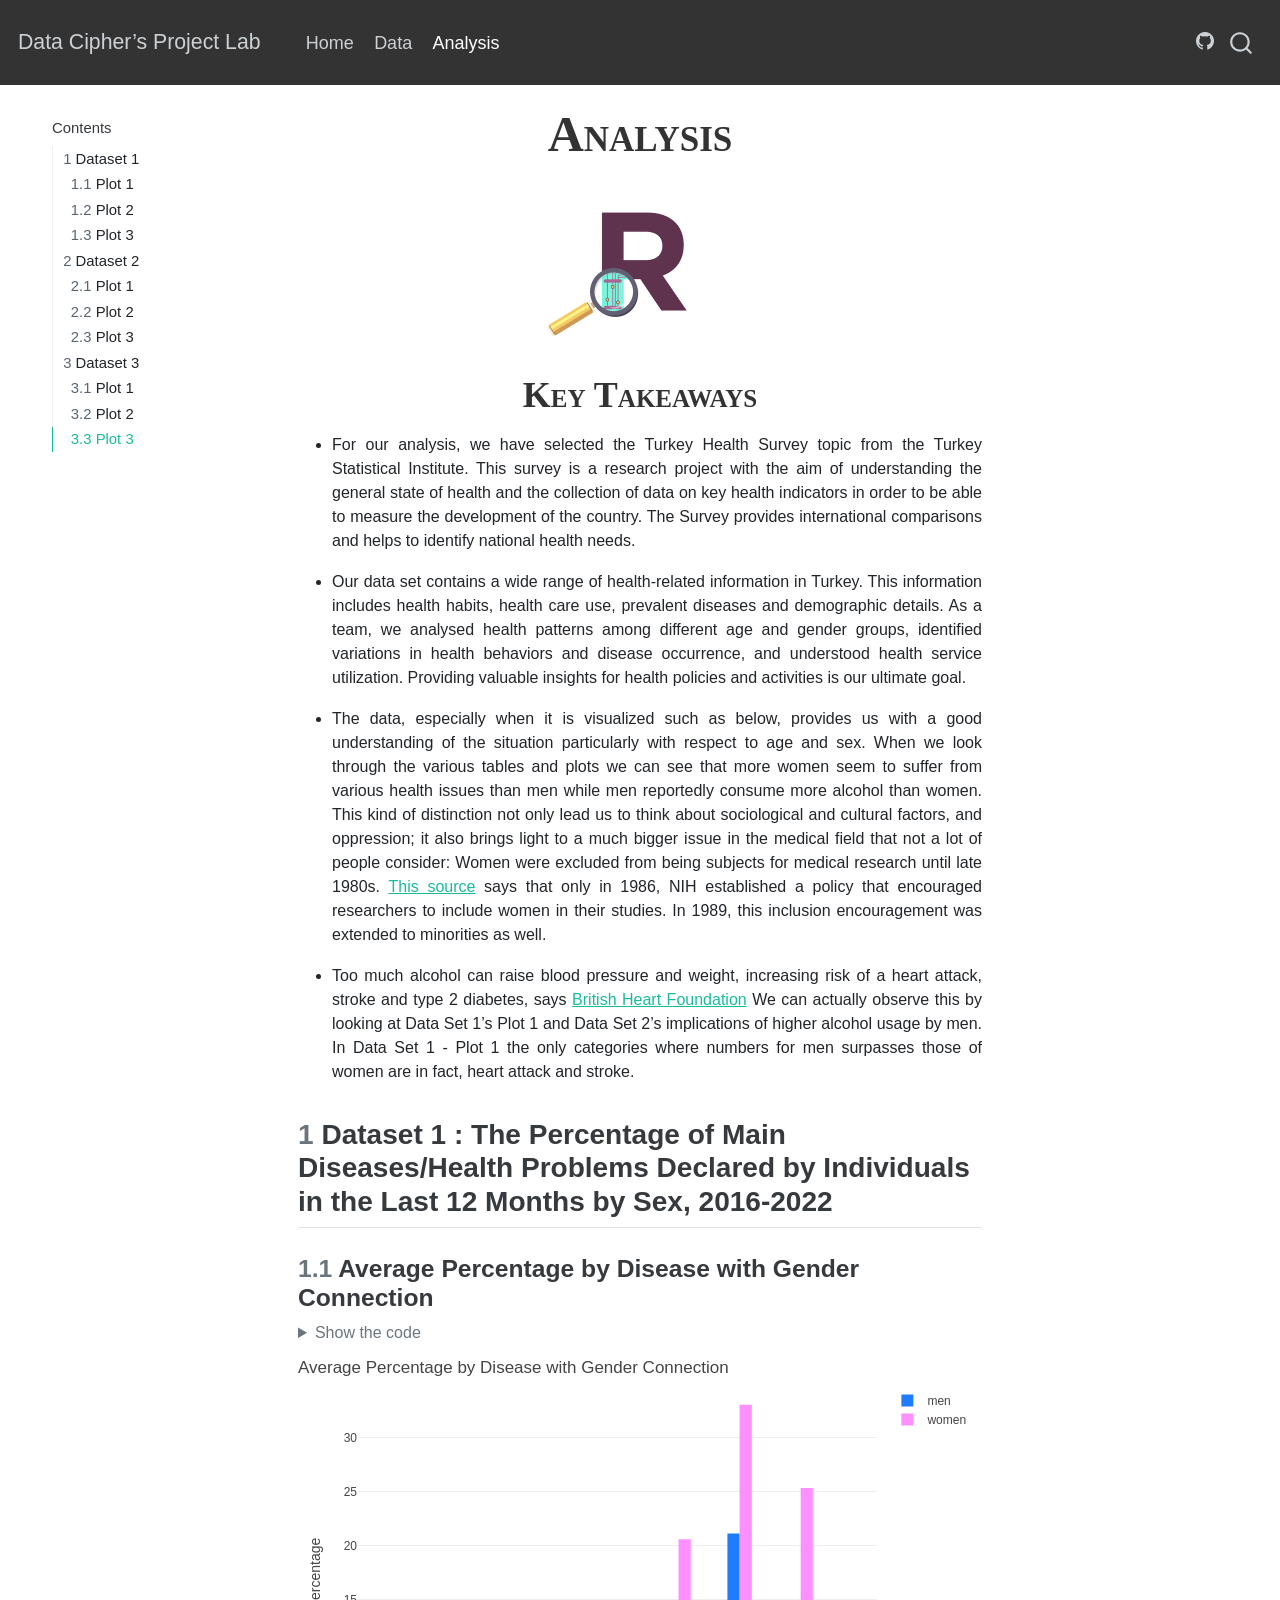
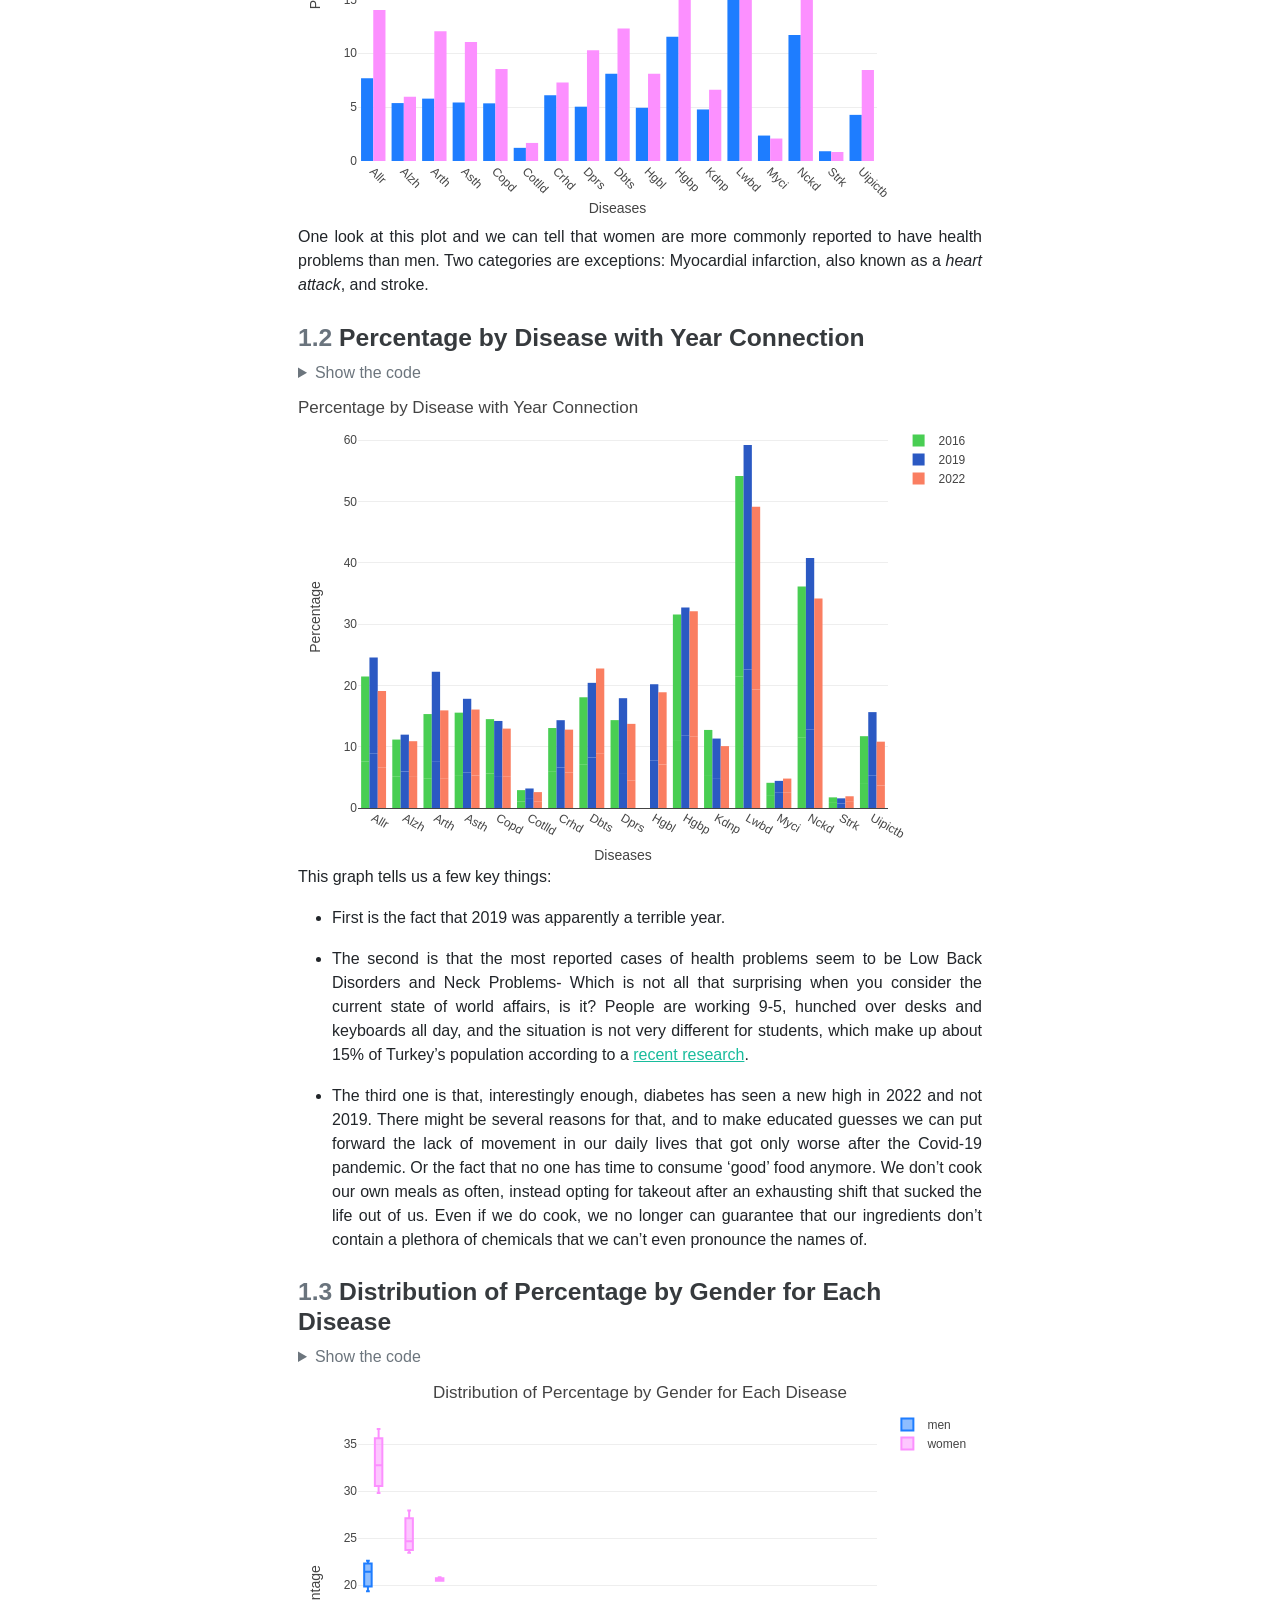
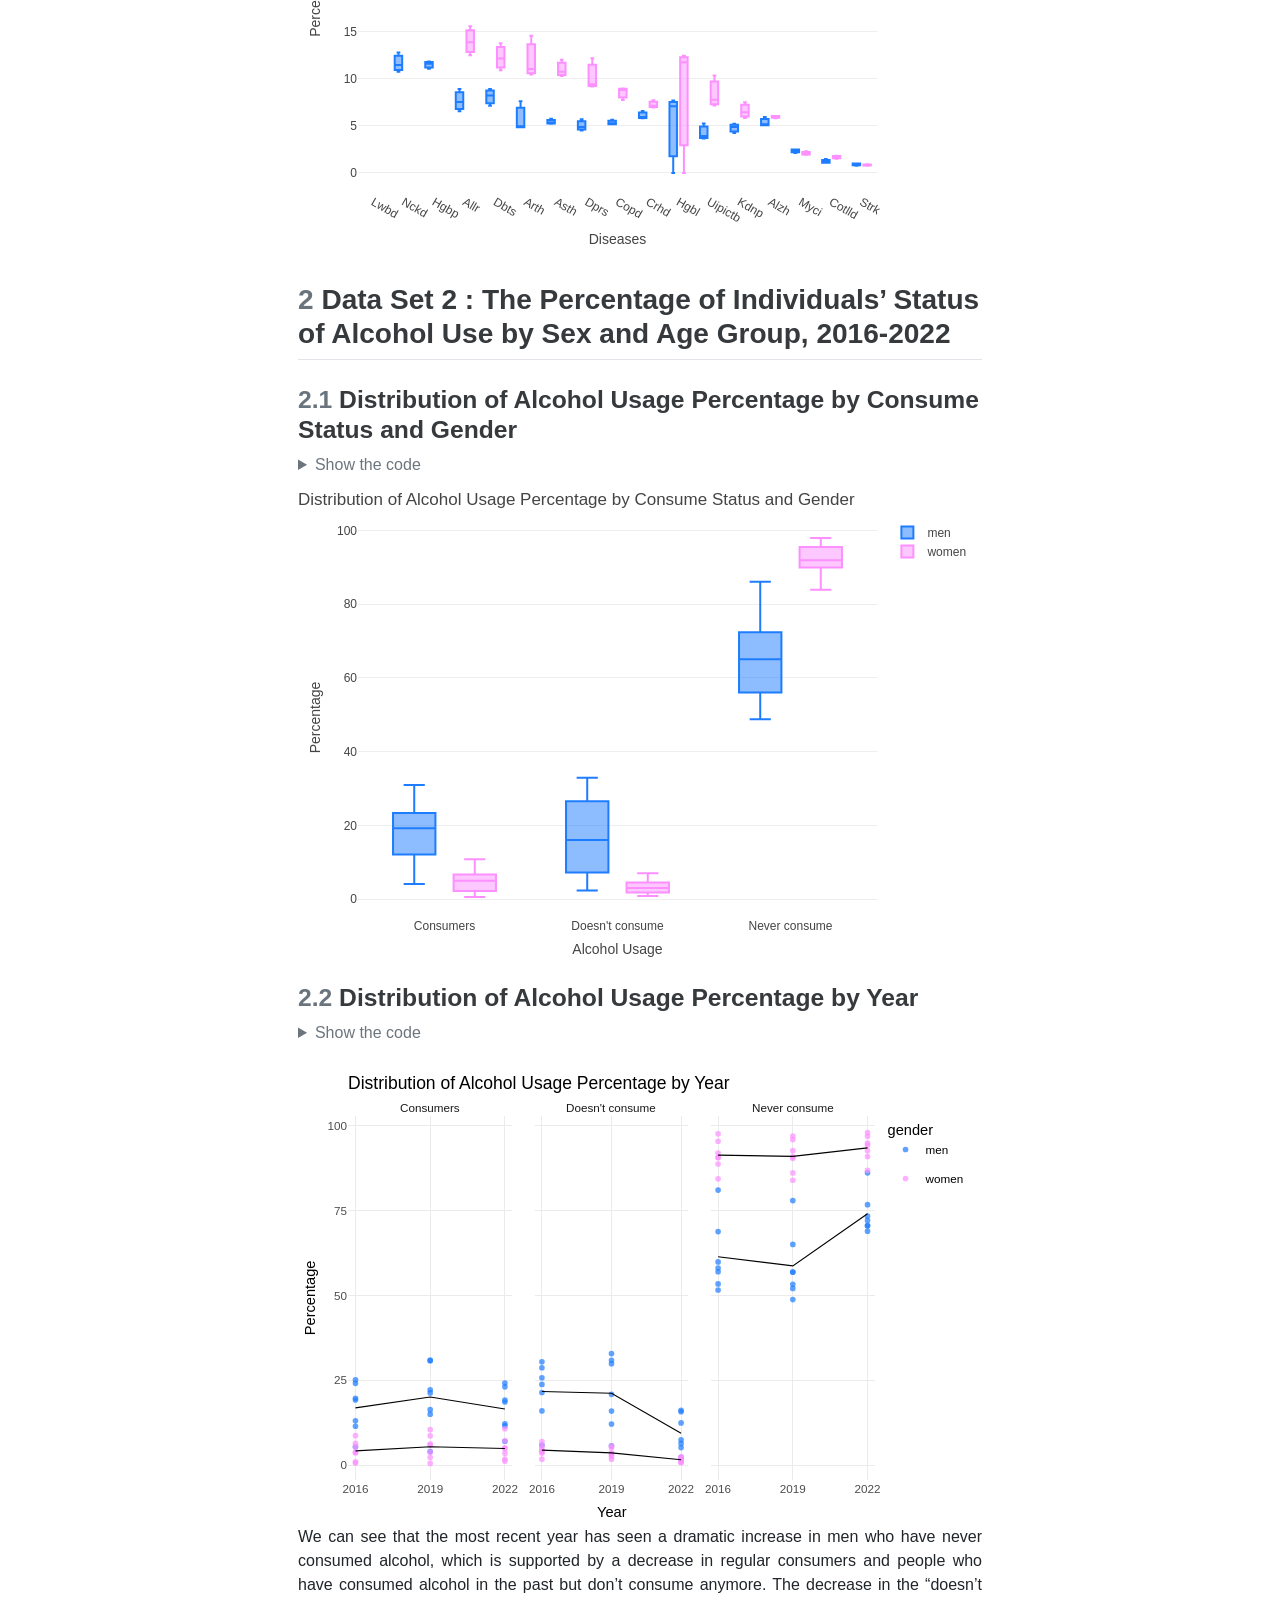
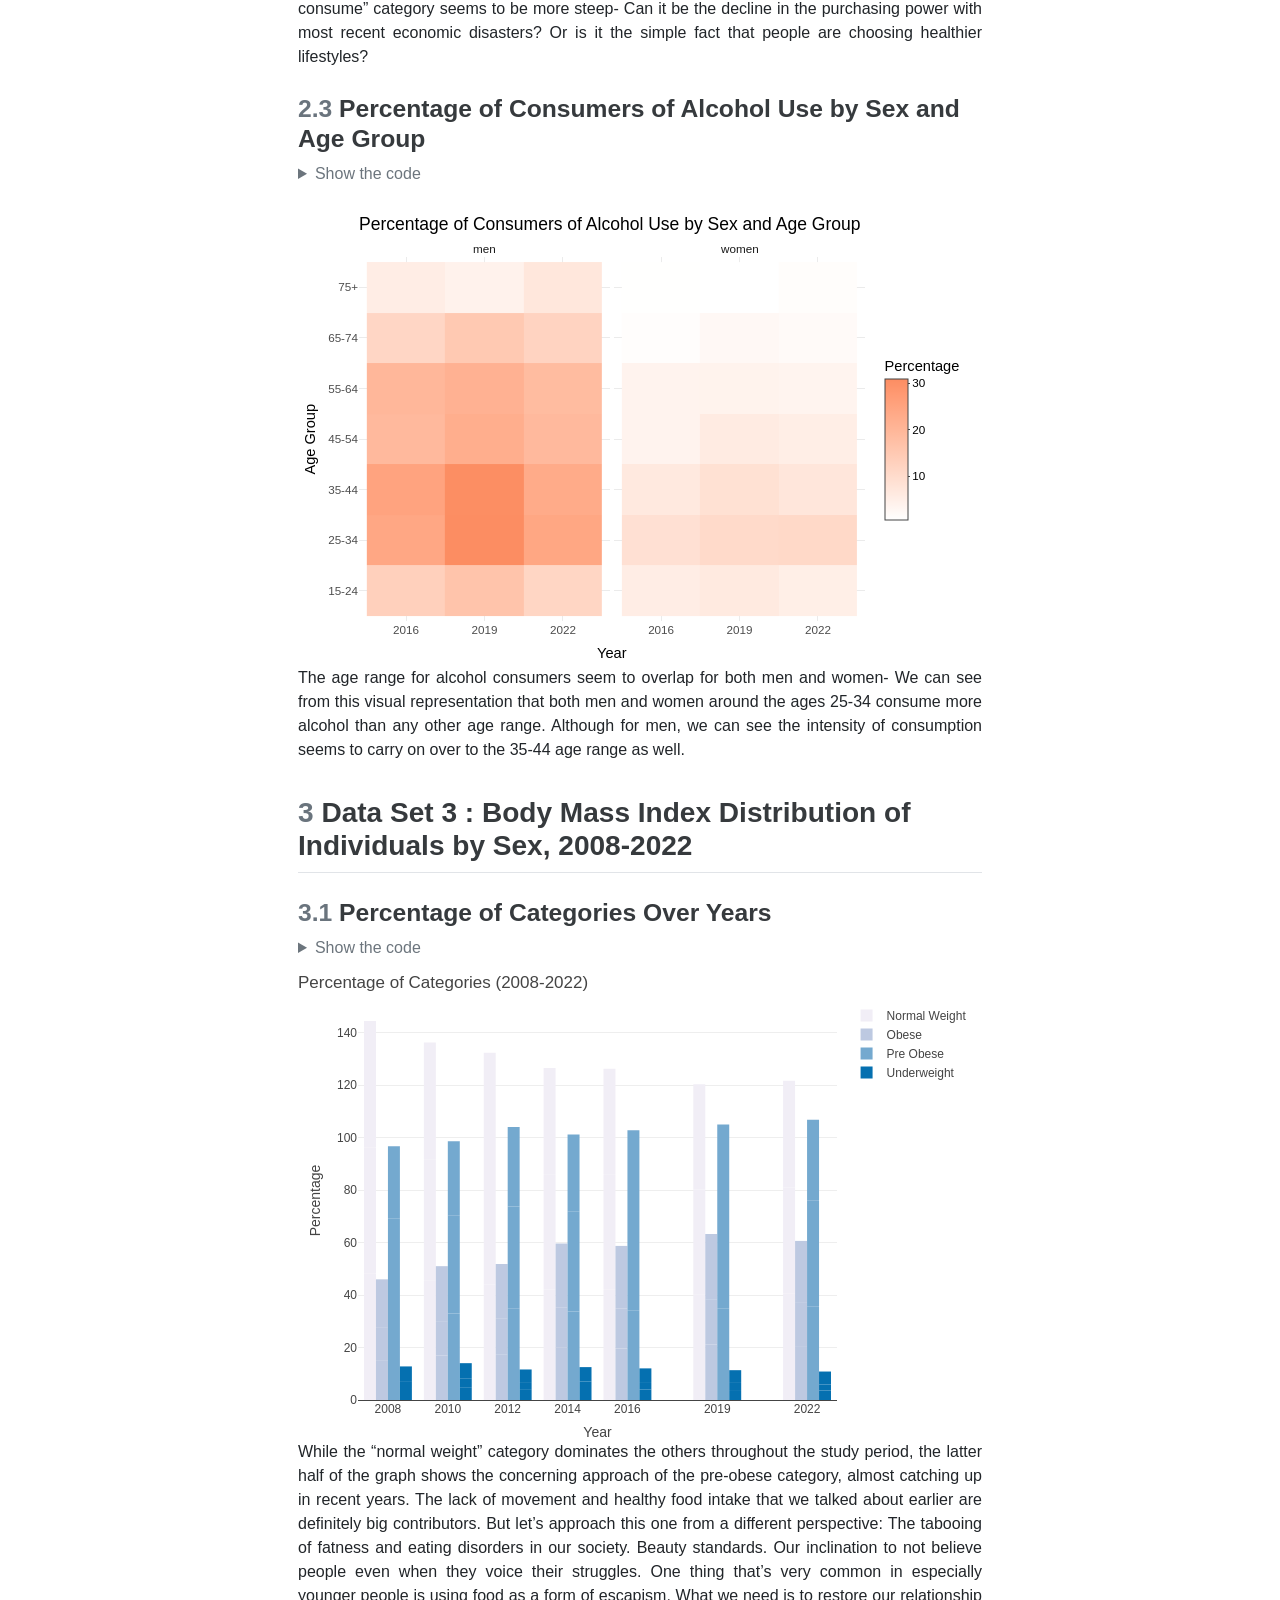
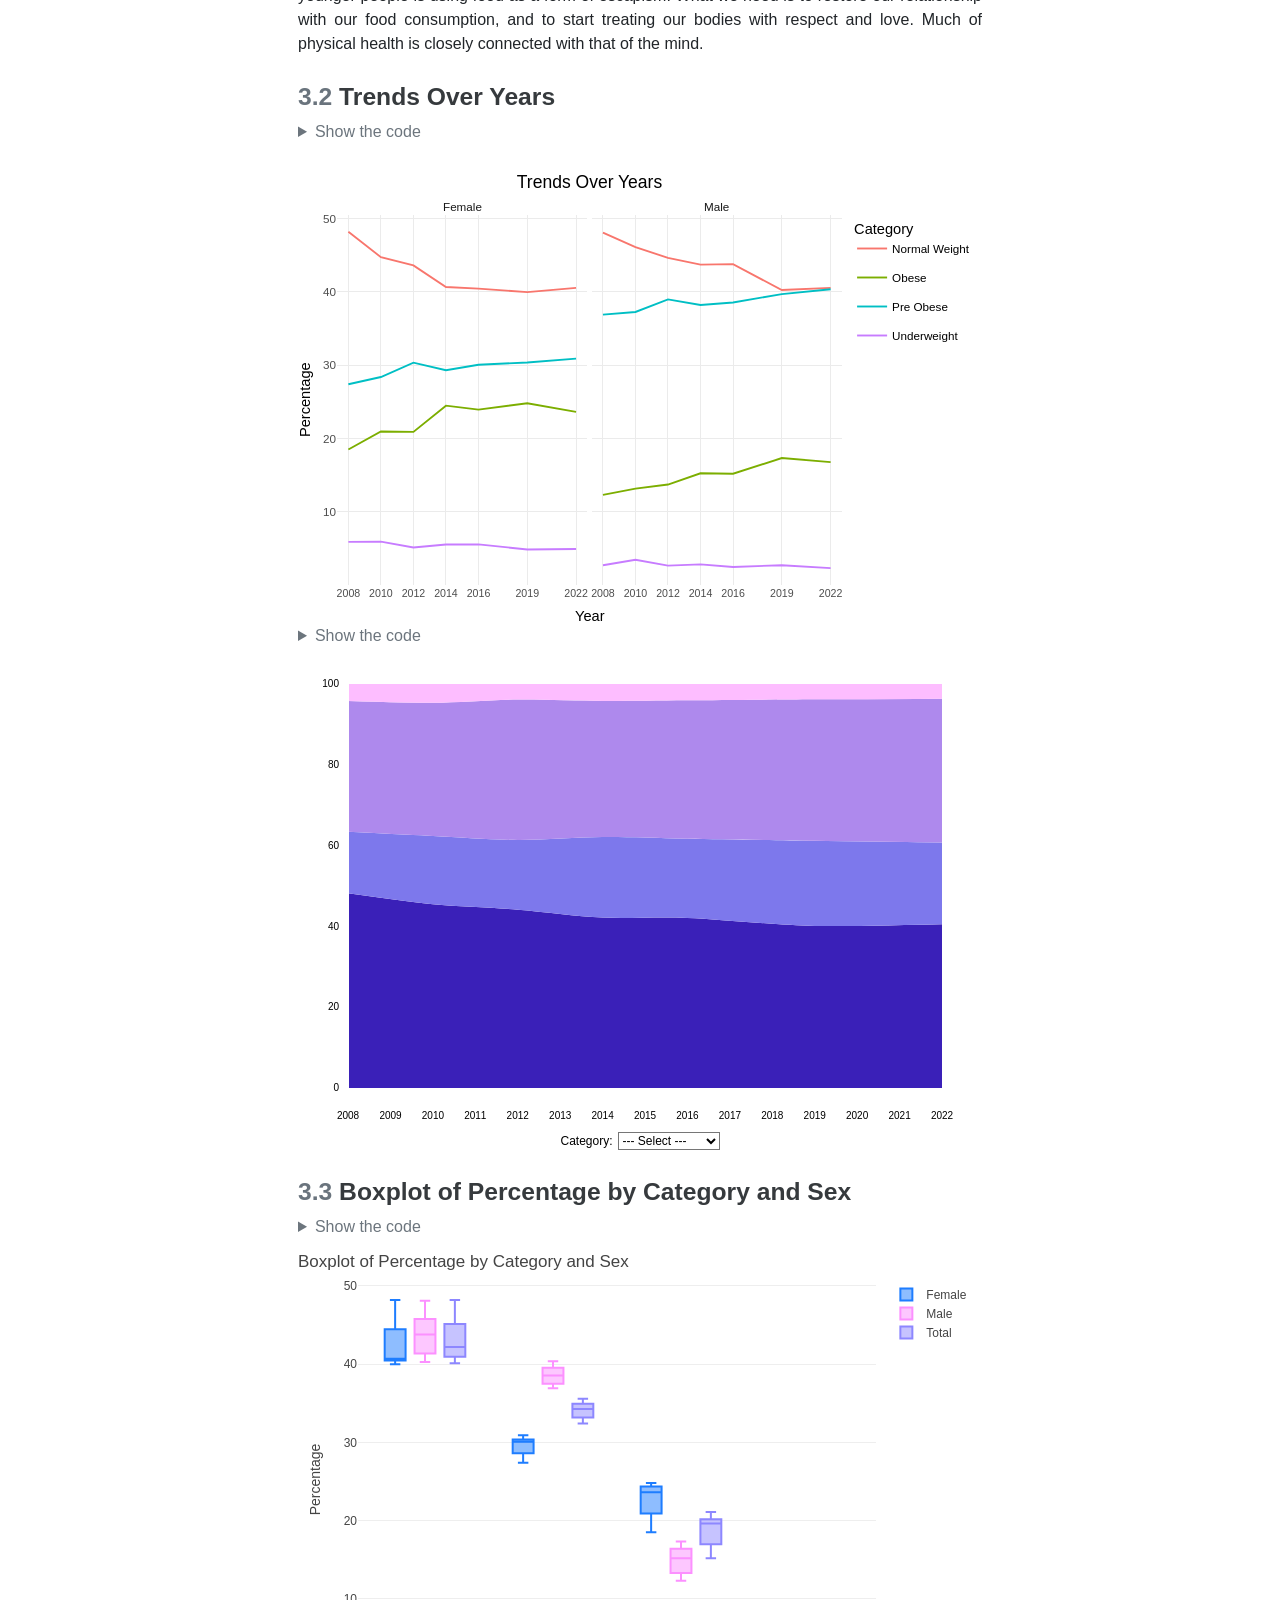
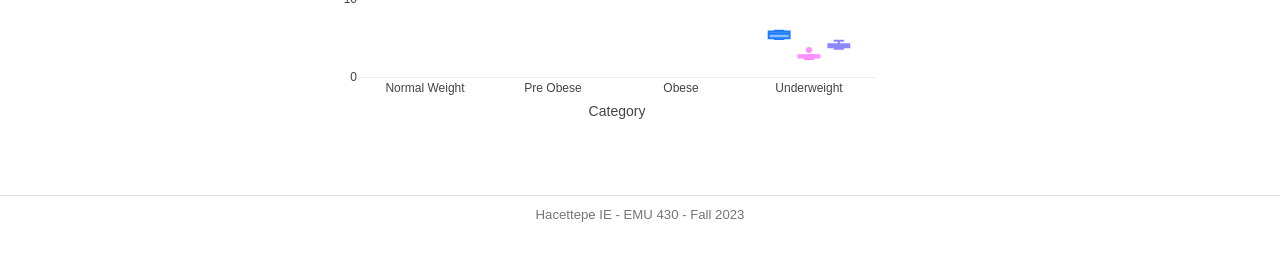
==== commit 2d48e869: "Justify" ====
--- a/docs/analysis.html
+++ b/docs/analysis.html
@@ -239,11 +239,13 @@
 <span id="cb1-19"><a href="#cb1-19" aria-hidden="true" tabindex="-1"></a>plot</span></code><button title="Copy to Clipboard" class="code-copy-button"><i class="bi"></i></button></pre></div>
 </details>
 <div class="cell-output-display">
-<div class="plotly html-widget html-fill-item" id="htmlwidget-aeb2b0ebfc0e869a230a" style="width:100%;height:464px;"></div>
-<script type="application/json" data-for="htmlwidget-aeb2b0ebfc0e869a230a">{"x":{"visdat":{"173c6a766823":["function () ","plotlyVisDat"]},"cur_data":"173c6a766823","attrs":{"173c6a766823":{"x":{},"y":{},"color":{},"colors":["#1E7DFF","#FC90FF"],"alpha_stroke":1,"sizes":[10,100],"spans":[1,20],"type":"bar"}},"layout":{"margin":{"b":40,"l":60,"t":25,"r":10},"title":{"text":"Average Percentage by Disease with Gender Connection","x":0,"y":1},"xaxis":{"domain":[0,1],"automargin":true,"title":"Diseases","zeroline":false,"tickangle":45,"categoryorder":"trace","type":"category","categoryarray":["Allr","Alzh","Arth","Asth","Copd","Cotlld","Crhd","Dbts","Dprs","Hgbl","Hgbp","Kdnp","Lwbd","Myci","Nckd","Strk","Uipictb"]},"yaxis":{"domain":[0,1],"automargin":true,"title":"Percentage","zeroline":false},"hovermode":"closest","showlegend":true},"source":"A","config":{"modeBarButtonsToAdd":["hoverclosest","hovercompare"],"showSendToCloud":false},"data":[{"x":["Allr","Alzh","Arth","Asth","Copd","Cotlld","Crhd","Dprs","Dbts","Hgbl","Hgbp","Kdnp","Lwbd","Myci","Nckd","Strk","Uipictb"],"y":[7.6779724364790409,5.3735703163394026,5.7861340508108352,5.4275524307911525,5.3487673130767153,1.2211441964735044,6.1027062144225388,5.0380604186408977,8.103265201840971,4.9368112027380731,11.5245198134687,4.7809546304106592,21.107182608504147,2.3602249481860236,11.684533032437804,0.90560624507417242,4.2804255594739535],"type":"bar","name":"men","marker":{"color":"rgba(30,125,255,1)","line":{"color":"rgba(30,125,255,1)"}},"textfont":{"color":"rgba(30,125,255,1)"},"error_y":{"color":"rgba(30,125,255,1)"},"error_x":{"color":"rgba(30,125,255,1)"},"xaxis":"x","yaxis":"y","frame":null},{"x":["Allr","Alzh","Arth","Asth","Copd","Cotlld","Crhd","Dprs","Dbts","Hgbl","Hgbp","Kdnp","Lwbd","Myci","Nckd","Strk","Uipictb"],"y":[14.013354177019723,5.9661781636778537,12.036993765963658,11.045274753893148,8.5300229406048889,1.6750226626665816,7.2785837708678409,10.282917184487278,12.301164289146438,8.0835690134560902,20.579644953340797,6.6018280674777809,33.049019195086963,2.0844825219114096,25.337287795368688,0.83531329571133883,8.4416502158828646],"type":"bar","name":"women","marker":{"color":"rgba(252,144,255,1)","line":{"color":"rgba(252,144,255,1)"}},"textfont":{"color":"rgba(252,144,255,1)"},"error_y":{"color":"rgba(252,144,255,1)"},"error_x":{"color":"rgba(252,144,255,1)"},"xaxis":"x","yaxis":"y","frame":null}],"highlight":{"on":"plotly_click","persistent":false,"dynamic":false,"selectize":false,"opacityDim":0.20000000000000001,"selected":{"opacity":1},"debounce":0},"shinyEvents":["plotly_hover","plotly_click","plotly_selected","plotly_relayout","plotly_brushed","plotly_brushing","plotly_clickannotation","plotly_doubleclick","plotly_deselect","plotly_afterplot","plotly_sunburstclick"],"base_url":"https://plot.ly"},"evals":[],"jsHooks":[]}</script>
-</div>
-</div>
+<div class="plotly html-widget html-fill-item" id="htmlwidget-a31e6e094c6ef3e154cc" style="width:100%;height:464px;"></div>
+<script type="application/json" data-for="htmlwidget-a31e6e094c6ef3e154cc">{"x":{"visdat":{"4240397752d7":["function () ","plotlyVisDat"]},"cur_data":"4240397752d7","attrs":{"4240397752d7":{"x":{},"y":{},"color":{},"colors":["#1E7DFF","#FC90FF"],"alpha_stroke":1,"sizes":[10,100],"spans":[1,20],"type":"bar"}},"layout":{"margin":{"b":40,"l":60,"t":25,"r":10},"title":{"text":"Average Percentage by Disease with Gender Connection","x":0,"y":1},"xaxis":{"domain":[0,1],"automargin":true,"title":"Diseases","zeroline":false,"tickangle":45,"categoryorder":"trace","type":"category","categoryarray":["Allr","Alzh","Arth","Asth","Copd","Cotlld","Crhd","Dbts","Dprs","Hgbl","Hgbp","Kdnp","Lwbd","Myci","Nckd","Strk","Uipictb"]},"yaxis":{"domain":[0,1],"automargin":true,"title":"Percentage","zeroline":false},"hovermode":"closest","showlegend":true},"source":"A","config":{"modeBarButtonsToAdd":["hoverclosest","hovercompare"],"showSendToCloud":false},"data":[{"x":["Allr","Alzh","Arth","Asth","Copd","Cotlld","Crhd","Dprs","Dbts","Hgbl","Hgbp","Kdnp","Lwbd","Myci","Nckd","Strk","Uipictb"],"y":[7.6779724364790409,5.3735703163394026,5.7861340508108352,5.4275524307911525,5.3487673130767153,1.2211441964735044,6.1027062144225388,5.0380604186408977,8.103265201840971,4.9368112027380731,11.5245198134687,4.7809546304106592,21.107182608504147,2.3602249481860236,11.684533032437804,0.90560624507417242,4.2804255594739535],"type":"bar","name":"men","marker":{"color":"rgba(30,125,255,1)","line":{"color":"rgba(30,125,255,1)"}},"textfont":{"color":"rgba(30,125,255,1)"},"error_y":{"color":"rgba(30,125,255,1)"},"error_x":{"color":"rgba(30,125,255,1)"},"xaxis":"x","yaxis":"y","frame":null},{"x":["Allr","Alzh","Arth","Asth","Copd","Cotlld","Crhd","Dprs","Dbts","Hgbl","Hgbp","Kdnp","Lwbd","Myci","Nckd","Strk","Uipictb"],"y":[14.013354177019723,5.9661781636778537,12.036993765963658,11.045274753893148,8.5300229406048889,1.6750226626665816,7.2785837708678409,10.282917184487278,12.301164289146438,8.0835690134560902,20.579644953340797,6.6018280674777809,33.049019195086963,2.0844825219114096,25.337287795368688,0.83531329571133883,8.4416502158828646],"type":"bar","name":"women","marker":{"color":"rgba(252,144,255,1)","line":{"color":"rgba(252,144,255,1)"}},"textfont":{"color":"rgba(252,144,255,1)"},"error_y":{"color":"rgba(252,144,255,1)"},"error_x":{"color":"rgba(252,144,255,1)"},"xaxis":"x","yaxis":"y","frame":null}],"highlight":{"on":"plotly_click","persistent":false,"dynamic":false,"selectize":false,"opacityDim":0.20000000000000001,"selected":{"opacity":1},"debounce":0},"shinyEvents":["plotly_hover","plotly_click","plotly_selected","plotly_relayout","plotly_brushed","plotly_brushing","plotly_clickannotation","plotly_doubleclick","plotly_deselect","plotly_afterplot","plotly_sunburstclick"],"base_url":"https://plot.ly"},"evals":[],"jsHooks":[]}</script>
+</div>
+</div>
+<div style="text-align: justify">
 <p>One look at this plot and we can tell that women are more commonly reported to have health problems than men. Two categories are exceptions: Myocardial infarction, also known as a <em>heart attack</em>, and stroke.</p>
+</div>
 </section>
 <section id="percentage-by-disease-with-year-connection" class="level3" data-toc-text="Plot 2" data-number="1.2">
 <h3 data-toc-text="Plot 2" data-number="1.2" class="anchored" data-anchor-id="percentage-by-disease-with-year-connection"><span class="header-section-number">1.2</span> Percentage by Disease with Year Connection</h3>
@@ -265,16 +267,18 @@
 <span id="cb2-13"><a href="#cb2-13" aria-hidden="true" tabindex="-1"></a>chart_12</span></code><button title="Copy to Clipboard" class="code-copy-button"><i class="bi"></i></button></pre></div>
 </details>
 <div class="cell-output-display">
-<div class="plotly html-widget html-fill-item" id="htmlwidget-e35b63a93ec576583860" style="width:100%;height:464px;"></div>
-<script type="application/json" data-for="htmlwidget-e35b63a93ec576583860">{"x":{"visdat":{"173cc602f51":["function () ","plotlyVisDat"]},"cur_data":"173cc602f51","attrs":{"173cc602f51":{"x":{},"y":{},"color":{},"colors":["#49CE53","#2B59C3","#FA7E61"],"alpha_stroke":1,"sizes":[10,100],"spans":[1,20],"type":"bar"}},"layout":{"margin":{"b":40,"l":60,"t":25,"r":10},"title":{"text":"Percentage by Disease with Year Connection","x":0,"y":1},"xaxis":{"domain":[0,1],"automargin":true,"title":"Diseases","type":"category","categoryorder":"array","categoryarray":["Allr","Alzh","Arth","Asth","Copd","Cotlld","Crhd","Dbts","Dprs","Hgbl","Hgbp","Kdnp","Lwbd","Myci","Nckd","Strk","Uipictb"]},"yaxis":{"domain":[0,1],"automargin":true,"title":"Percentage"},"hovermode":"closest","showlegend":true},"source":"A","config":{"modeBarButtonsToAdd":["hoverclosest","hovercompare"],"showSendToCloud":false},"data":[{"x":["Allr","Allr","Alzh","Alzh","Arth","Arth","Asth","Asth","Copd","Copd","Cotlld","Cotlld","Crhd","Crhd","Dprs","Dprs","Dbts","Dbts","Hgbl","Hgbl","Hgbp","Hgbp","Kdnp","Kdnp","Myci","Myci","Nckd","Nckd","Strk","Strk","Uipictb","Uipictb","Lwbd","Lwbd"],"y":[7.5405907316304335,13.90024550995577,5.0956861842644736,6.0655934898177071,4.8583613280283595,10.462408090340206,5.2344601627083343,10.316175126689545,5.6581225980106504,8.8341913587351737,1.0929407289891158,1.8208926122559466,5.8989576926295459,7.1431950426040292,4.8917359673190166,9.4407729932995537,7.1418795380343791,10.916818965812491,0,0,11.083737024019969,20.471834686819612,5.2254579153229521,7.507322857191963,2.1051780195948262,2.004608067001632,11.473857962971559,24.64700244221444,0.96268774764124032,0.77190709576156979,3.9222097238349551,7.7890004381493085,21.403870359647737,32.751858380323867],"type":"bar","name":"2016","marker":{"color":"rgba(73,206,83,1)","line":{"color":"rgba(73,206,83,1)"}},"textfont":{"color":"rgba(73,206,83,1)"},"error_y":{"color":"rgba(73,206,83,1)"},"error_x":{"color":"rgba(73,206,83,1)"},"xaxis":"x","yaxis":"y","frame":null},{"x":["Allr","Allr","Alzh","Alzh","Arth","Arth","Asth","Asth","Copd","Copd","Cotlld","Cotlld","Crhd","Crhd","Dprs","Dprs","Dbts","Dbts","Hgbl","Hgbl","Hgbp","Hgbp","Kdnp","Kdnp","Myci","Myci","Nckd","Nckd","Strk","Strk","Uipictb","Uipictb","Lwbd","Lwbd"],"y":[8.926596937477143,15.621690956978505,5.955258175231009,6.008264401571866,7.6369456060174947,14.591047859311281,5.7591128228014483,12.051521634128072,5.20806800961532,8.9869934022360507,1.4776752112324729,1.7051297368176912,6.5888899894327349,7.732646962014039,5.7036957945003728,12.204514763443914,8.2318333903577035,12.180856118197356,7.7063226883459182,12.478487075945148,11.866926961143056,20.814122543063611,4.8759315956880895,6.4482990276604824,2.4845709728617318,1.9404164367068524,12.816394200945908,27.942146894581317,0.74958961299222338,0.82627497848858789,5.265234696885404,10.372254263563597,22.589058103467885,36.596699275532579],"type":"bar","name":"2019","marker":{"color":"rgba(43,89,195,1)","line":{"color":"rgba(43,89,195,1)"}},"textfont":{"color":"rgba(43,89,195,1)"},"error_y":{"color":"rgba(43,89,195,1)"},"error_x":{"color":"rgba(43,89,195,1)"},"xaxis":"x","yaxis":"y","frame":null},{"x":["Allr","Allr","Alzh","Alzh","Arth","Arth","Asth","Asth","Copd","Copd","Cotlld","Cotlld","Crhd","Crhd","Dprs","Dprs","Dbts","Dbts","Hgbl","Hgbl","Hgbp","Hgbp","Kdnp","Kdnp","Myci","Myci","Nckd","Nckd","Strk","Strk","Uipictb","Uipictb","Lwbd","Lwbd"],"y":[6.5667296403295454,12.518126064124896,5.0697665895227262,5.824676599643988,4.8630952183866514,11.057525348239485,5.2890843068636748,10.768127500861825,5.1801113316041754,7.7688840608434422,1.0928166491989246,1.4990456389261073,5.8202709612053365,6.9599093079854555,4.5187494941033028,9.2034637967183688,8.9360826771308286,13.80581778342947,7.1041109198683019,11.772219964423121,11.622895455243073,20.45297763013917,4.2414743802209349,5.8498623175808975,2.4909258521015132,2.3084230620257449,10.763346933395946,23.422714049310308,1.0045413745890537,0.90775781288385882,3.6538322577015006,7.1636959459356886,19.328619362396815,29.798499929404436],"type":"bar","name":"2022","marker":{"color":"rgba(250,126,97,1)","line":{"color":"rgba(250,126,97,1)"}},"textfont":{"color":"rgba(250,126,97,1)"},"error_y":{"color":"rgba(250,126,97,1)"},"error_x":{"color":"rgba(250,126,97,1)"},"xaxis":"x","yaxis":"y","frame":null}],"highlight":{"on":"plotly_click","persistent":false,"dynamic":false,"selectize":false,"opacityDim":0.20000000000000001,"selected":{"opacity":1},"debounce":0},"shinyEvents":["plotly_hover","plotly_click","plotly_selected","plotly_relayout","plotly_brushed","plotly_brushing","plotly_clickannotation","plotly_doubleclick","plotly_deselect","plotly_afterplot","plotly_sunburstclick"],"base_url":"https://plot.ly"},"evals":[],"jsHooks":[]}</script>
-</div>
-</div>
+<div class="plotly html-widget html-fill-item" id="htmlwidget-e678257e1872988370eb" style="width:100%;height:464px;"></div>
+<script type="application/json" data-for="htmlwidget-e678257e1872988370eb">{"x":{"visdat":{"42405c0da9":["function () ","plotlyVisDat"]},"cur_data":"42405c0da9","attrs":{"42405c0da9":{"x":{},"y":{},"color":{},"colors":["#49CE53","#2B59C3","#FA7E61"],"alpha_stroke":1,"sizes":[10,100],"spans":[1,20],"type":"bar"}},"layout":{"margin":{"b":40,"l":60,"t":25,"r":10},"title":{"text":"Percentage by Disease with Year Connection","x":0,"y":1},"xaxis":{"domain":[0,1],"automargin":true,"title":"Diseases","type":"category","categoryorder":"array","categoryarray":["Allr","Alzh","Arth","Asth","Copd","Cotlld","Crhd","Dbts","Dprs","Hgbl","Hgbp","Kdnp","Lwbd","Myci","Nckd","Strk","Uipictb"]},"yaxis":{"domain":[0,1],"automargin":true,"title":"Percentage"},"hovermode":"closest","showlegend":true},"source":"A","config":{"modeBarButtonsToAdd":["hoverclosest","hovercompare"],"showSendToCloud":false},"data":[{"x":["Allr","Allr","Alzh","Alzh","Arth","Arth","Asth","Asth","Copd","Copd","Cotlld","Cotlld","Crhd","Crhd","Dprs","Dprs","Dbts","Dbts","Hgbl","Hgbl","Hgbp","Hgbp","Kdnp","Kdnp","Myci","Myci","Nckd","Nckd","Strk","Strk","Uipictb","Uipictb","Lwbd","Lwbd"],"y":[7.5405907316304335,13.90024550995577,5.0956861842644736,6.0655934898177071,4.8583613280283595,10.462408090340206,5.2344601627083343,10.316175126689545,5.6581225980106504,8.8341913587351737,1.0929407289891158,1.8208926122559466,5.8989576926295459,7.1431950426040292,4.8917359673190166,9.4407729932995537,7.1418795380343791,10.916818965812491,0,0,11.083737024019969,20.471834686819612,5.2254579153229521,7.507322857191963,2.1051780195948262,2.004608067001632,11.473857962971559,24.64700244221444,0.96268774764124032,0.77190709576156979,3.9222097238349551,7.7890004381493085,21.403870359647737,32.751858380323867],"type":"bar","name":"2016","marker":{"color":"rgba(73,206,83,1)","line":{"color":"rgba(73,206,83,1)"}},"textfont":{"color":"rgba(73,206,83,1)"},"error_y":{"color":"rgba(73,206,83,1)"},"error_x":{"color":"rgba(73,206,83,1)"},"xaxis":"x","yaxis":"y","frame":null},{"x":["Allr","Allr","Alzh","Alzh","Arth","Arth","Asth","Asth","Copd","Copd","Cotlld","Cotlld","Crhd","Crhd","Dprs","Dprs","Dbts","Dbts","Hgbl","Hgbl","Hgbp","Hgbp","Kdnp","Kdnp","Myci","Myci","Nckd","Nckd","Strk","Strk","Uipictb","Uipictb","Lwbd","Lwbd"],"y":[8.926596937477143,15.621690956978505,5.955258175231009,6.008264401571866,7.6369456060174947,14.591047859311281,5.7591128228014483,12.051521634128072,5.20806800961532,8.9869934022360507,1.4776752112324729,1.7051297368176912,6.5888899894327349,7.732646962014039,5.7036957945003728,12.204514763443914,8.2318333903577035,12.180856118197356,7.7063226883459182,12.478487075945148,11.866926961143056,20.814122543063611,4.8759315956880895,6.4482990276604824,2.4845709728617318,1.9404164367068524,12.816394200945908,27.942146894581317,0.74958961299222338,0.82627497848858789,5.265234696885404,10.372254263563597,22.589058103467885,36.596699275532579],"type":"bar","name":"2019","marker":{"color":"rgba(43,89,195,1)","line":{"color":"rgba(43,89,195,1)"}},"textfont":{"color":"rgba(43,89,195,1)"},"error_y":{"color":"rgba(43,89,195,1)"},"error_x":{"color":"rgba(43,89,195,1)"},"xaxis":"x","yaxis":"y","frame":null},{"x":["Allr","Allr","Alzh","Alzh","Arth","Arth","Asth","Asth","Copd","Copd","Cotlld","Cotlld","Crhd","Crhd","Dprs","Dprs","Dbts","Dbts","Hgbl","Hgbl","Hgbp","Hgbp","Kdnp","Kdnp","Myci","Myci","Nckd","Nckd","Strk","Strk","Uipictb","Uipictb","Lwbd","Lwbd"],"y":[6.5667296403295454,12.518126064124896,5.0697665895227262,5.824676599643988,4.8630952183866514,11.057525348239485,5.2890843068636748,10.768127500861825,5.1801113316041754,7.7688840608434422,1.0928166491989246,1.4990456389261073,5.8202709612053365,6.9599093079854555,4.5187494941033028,9.2034637967183688,8.9360826771308286,13.80581778342947,7.1041109198683019,11.772219964423121,11.622895455243073,20.45297763013917,4.2414743802209349,5.8498623175808975,2.4909258521015132,2.3084230620257449,10.763346933395946,23.422714049310308,1.0045413745890537,0.90775781288385882,3.6538322577015006,7.1636959459356886,19.328619362396815,29.798499929404436],"type":"bar","name":"2022","marker":{"color":"rgba(250,126,97,1)","line":{"color":"rgba(250,126,97,1)"}},"textfont":{"color":"rgba(250,126,97,1)"},"error_y":{"color":"rgba(250,126,97,1)"},"error_x":{"color":"rgba(250,126,97,1)"},"xaxis":"x","yaxis":"y","frame":null}],"highlight":{"on":"plotly_click","persistent":false,"dynamic":false,"selectize":false,"opacityDim":0.20000000000000001,"selected":{"opacity":1},"debounce":0},"shinyEvents":["plotly_hover","plotly_click","plotly_selected","plotly_relayout","plotly_brushed","plotly_brushing","plotly_clickannotation","plotly_doubleclick","plotly_deselect","plotly_afterplot","plotly_sunburstclick"],"base_url":"https://plot.ly"},"evals":[],"jsHooks":[]}</script>
+</div>
+</div>
+<div style="text-align: justify">
 <p>This graph tells us a few key things:</p>
 <ul>
 <li><p>First is the fact that 2019 was apparently a terrible year.</p></li>
 <li><p>The second is that the most reported cases of health problems seem to be Low Back Disorders and Neck Problems- Which is not all that surprising when you consider the current state of world affairs, is it? People are working 9-5, hunched over desks and keyboards all day, and the situation is not very different for students, which make up about 15% of Turkey’s population according to a <a href="https://data.tuik.gov.tr/Bulten/Index?p=Istatistiklerle-Genclik-2022-49670">recent research</a>.</p></li>
 <li><p>The third one is that, interestingly enough, diabetes has seen a new high in 2022 and not 2019. There might be several reasons for that, and to make educated guesses we can put forward the lack of movement in our daily lives that got only worse after the Covid-19 pandemic. Or the fact that no one has time to consume ‘good’ food anymore. We don’t cook our own meals as often, instead opting for takeout after an exhausting shift that sucked the life out of us. Even if we do cook, we no longer can guarantee that our ingredients don’t contain a plethora of chemicals that we can’t even pronounce the names of.</p></li>
 </ul>
+</div>
 </section>
 <section id="distribution-of-percentage-by-gender-for-each-disease" class="level3" data-toc-text="Plot 3" data-number="1.3">
 <h3 data-toc-text="Plot 3" data-number="1.3" class="anchored" data-anchor-id="distribution-of-percentage-by-gender-for-each-disease"><span class="header-section-number">1.3</span> Distribution of Percentage by Gender for Each Disease</h3>
@@ -297,8 +301,8 @@
 <span id="cb3-14"><a href="#cb3-14" aria-hidden="true" tabindex="-1"></a>box_13</span></code><button title="Copy to Clipboard" class="code-copy-button"><i class="bi"></i></button></pre></div>
 </details>
 <div class="cell-output-display">
-<div class="plotly html-widget html-fill-item" id="htmlwidget-c020f07942f2923478a9" style="width:100%;height:464px;"></div>
-<script type="application/json" data-for="htmlwidget-c020f07942f2923478a9">{"x":{"visdat":{"173c637b419c":["function () ","plotlyVisDat"]},"cur_data":"173c637b419c","attrs":{"173c637b419c":{"x":{},"y":{},"color":{},"colors":["#1E7DFF","#FC90FF"],"alpha_stroke":1,"sizes":[10,100],"spans":[1,20],"type":"box"}},"layout":{"margin":{"b":40,"l":60,"t":25,"r":10},"boxmode":"group","title":"Distribution of Percentage by Gender for Each Disease","xaxis":{"domain":[0,1],"automargin":true,"title":"Diseases","zeroline":false,"type":"category","categoryorder":"array","categoryarray":["Lwbd","Nckd","Hgbp","Allr","Dbts","Arth","Asth","Dprs","Copd","Crhd","Hgbl","Uipictb","Kdnp","Alzh","Myci","Cotlld","Strk"]},"yaxis":{"domain":[0,1],"automargin":true,"title":"Percentage","zeroline":false},"hovermode":"closest","showlegend":true},"source":"A","config":{"modeBarButtonsToAdd":["hoverclosest","hovercompare"],"showSendToCloud":false},"data":[{"fillcolor":"rgba(30,125,255,0.5)","x":["Allr","Allr","Allr","Alzh","Alzh","Alzh","Arth","Arth","Arth","Asth","Asth","Asth","Copd","Copd","Copd","Cotlld","Cotlld","Cotlld","Crhd","Crhd","Crhd","Dprs","Dprs","Dprs","Dbts","Dbts","Dbts","Hgbl","Hgbl","Hgbl","Hgbp","Hgbp","Hgbp","Kdnp","Kdnp","Kdnp","Myci","Myci","Myci","Nckd","Nckd","Nckd","Strk","Strk","Strk","Uipictb","Uipictb","Uipictb","Lwbd","Lwbd","Lwbd"],"y":[7.5405907316304335,8.926596937477143,6.5667296403295454,5.0956861842644736,5.955258175231009,5.0697665895227262,4.8583613280283595,7.6369456060174947,4.8630952183866514,5.2344601627083343,5.7591128228014483,5.2890843068636748,5.6581225980106504,5.20806800961532,5.1801113316041754,1.0929407289891158,1.4776752112324729,1.0928166491989246,5.8989576926295459,6.5888899894327349,5.8202709612053365,4.8917359673190166,5.7036957945003728,4.5187494941033028,7.1418795380343791,8.2318333903577035,8.9360826771308286,0,7.7063226883459182,7.1041109198683019,11.083737024019969,11.866926961143056,11.622895455243073,5.2254579153229521,4.8759315956880895,4.2414743802209349,2.1051780195948262,2.4845709728617318,2.4909258521015132,11.473857962971559,12.816394200945908,10.763346933395946,0.96268774764124032,0.74958961299222338,1.0045413745890537,3.9222097238349551,5.265234696885404,3.6538322577015006,21.403870359647737,22.589058103467885,19.328619362396815],"type":"box","name":"men","marker":{"color":"rgba(30,125,255,1)","line":{"color":"rgba(30,125,255,1)"}},"line":{"color":"rgba(30,125,255,1)"},"xaxis":"x","yaxis":"y","frame":null},{"fillcolor":"rgba(252,144,255,0.5)","x":["Allr","Allr","Allr","Alzh","Alzh","Alzh","Arth","Arth","Arth","Asth","Asth","Asth","Copd","Copd","Copd","Cotlld","Cotlld","Cotlld","Crhd","Crhd","Crhd","Dprs","Dprs","Dprs","Dbts","Dbts","Dbts","Hgbl","Hgbl","Hgbl","Hgbp","Hgbp","Hgbp","Kdnp","Kdnp","Kdnp","Myci","Myci","Myci","Nckd","Nckd","Nckd","Strk","Strk","Strk","Uipictb","Uipictb","Uipictb","Lwbd","Lwbd","Lwbd"],"y":[13.90024550995577,15.621690956978505,12.518126064124896,6.0655934898177071,6.008264401571866,5.824676599643988,10.462408090340206,14.591047859311281,11.057525348239485,10.316175126689545,12.051521634128072,10.768127500861825,8.8341913587351737,8.9869934022360507,7.7688840608434422,1.8208926122559466,1.7051297368176912,1.4990456389261073,7.1431950426040292,7.732646962014039,6.9599093079854555,9.4407729932995537,12.204514763443914,9.2034637967183688,10.916818965812491,12.180856118197356,13.80581778342947,0,12.478487075945148,11.772219964423121,20.471834686819612,20.814122543063611,20.45297763013917,7.507322857191963,6.4482990276604824,5.8498623175808975,2.004608067001632,1.9404164367068524,2.3084230620257449,24.64700244221444,27.942146894581317,23.422714049310308,0.77190709576156979,0.82627497848858789,0.90775781288385882,7.7890004381493085,10.372254263563597,7.1636959459356886,32.751858380323867,36.596699275532579,29.798499929404436],"type":"box","name":"women","marker":{"color":"rgba(252,144,255,1)","line":{"color":"rgba(252,144,255,1)"}},"line":{"color":"rgba(252,144,255,1)"},"xaxis":"x","yaxis":"y","frame":null}],"highlight":{"on":"plotly_click","persistent":false,"dynamic":false,"selectize":false,"opacityDim":0.20000000000000001,"selected":{"opacity":1},"debounce":0},"shinyEvents":["plotly_hover","plotly_click","plotly_selected","plotly_relayout","plotly_brushed","plotly_brushing","plotly_clickannotation","plotly_doubleclick","plotly_deselect","plotly_afterplot","plotly_sunburstclick"],"base_url":"https://plot.ly"},"evals":[],"jsHooks":[]}</script>
+<div class="plotly html-widget html-fill-item" id="htmlwidget-2b13c80d17b1e2dac7d2" style="width:100%;height:464px;"></div>
+<script type="application/json" data-for="htmlwidget-2b13c80d17b1e2dac7d2">{"x":{"visdat":{"42405f356022":["function () ","plotlyVisDat"]},"cur_data":"42405f356022","attrs":{"42405f356022":{"x":{},"y":{},"color":{},"colors":["#1E7DFF","#FC90FF"],"alpha_stroke":1,"sizes":[10,100],"spans":[1,20],"type":"box"}},"layout":{"margin":{"b":40,"l":60,"t":25,"r":10},"boxmode":"group","title":"Distribution of Percentage by Gender for Each Disease","xaxis":{"domain":[0,1],"automargin":true,"title":"Diseases","zeroline":false,"type":"category","categoryorder":"array","categoryarray":["Lwbd","Nckd","Hgbp","Allr","Dbts","Arth","Asth","Dprs","Copd","Crhd","Hgbl","Uipictb","Kdnp","Alzh","Myci","Cotlld","Strk"]},"yaxis":{"domain":[0,1],"automargin":true,"title":"Percentage","zeroline":false},"hovermode":"closest","showlegend":true},"source":"A","config":{"modeBarButtonsToAdd":["hoverclosest","hovercompare"],"showSendToCloud":false},"data":[{"fillcolor":"rgba(30,125,255,0.5)","x":["Allr","Allr","Allr","Alzh","Alzh","Alzh","Arth","Arth","Arth","Asth","Asth","Asth","Copd","Copd","Copd","Cotlld","Cotlld","Cotlld","Crhd","Crhd","Crhd","Dprs","Dprs","Dprs","Dbts","Dbts","Dbts","Hgbl","Hgbl","Hgbl","Hgbp","Hgbp","Hgbp","Kdnp","Kdnp","Kdnp","Myci","Myci","Myci","Nckd","Nckd","Nckd","Strk","Strk","Strk","Uipictb","Uipictb","Uipictb","Lwbd","Lwbd","Lwbd"],"y":[7.5405907316304335,8.926596937477143,6.5667296403295454,5.0956861842644736,5.955258175231009,5.0697665895227262,4.8583613280283595,7.6369456060174947,4.8630952183866514,5.2344601627083343,5.7591128228014483,5.2890843068636748,5.6581225980106504,5.20806800961532,5.1801113316041754,1.0929407289891158,1.4776752112324729,1.0928166491989246,5.8989576926295459,6.5888899894327349,5.8202709612053365,4.8917359673190166,5.7036957945003728,4.5187494941033028,7.1418795380343791,8.2318333903577035,8.9360826771308286,0,7.7063226883459182,7.1041109198683019,11.083737024019969,11.866926961143056,11.622895455243073,5.2254579153229521,4.8759315956880895,4.2414743802209349,2.1051780195948262,2.4845709728617318,2.4909258521015132,11.473857962971559,12.816394200945908,10.763346933395946,0.96268774764124032,0.74958961299222338,1.0045413745890537,3.9222097238349551,5.265234696885404,3.6538322577015006,21.403870359647737,22.589058103467885,19.328619362396815],"type":"box","name":"men","marker":{"color":"rgba(30,125,255,1)","line":{"color":"rgba(30,125,255,1)"}},"line":{"color":"rgba(30,125,255,1)"},"xaxis":"x","yaxis":"y","frame":null},{"fillcolor":"rgba(252,144,255,0.5)","x":["Allr","Allr","Allr","Alzh","Alzh","Alzh","Arth","Arth","Arth","Asth","Asth","Asth","Copd","Copd","Copd","Cotlld","Cotlld","Cotlld","Crhd","Crhd","Crhd","Dprs","Dprs","Dprs","Dbts","Dbts","Dbts","Hgbl","Hgbl","Hgbl","Hgbp","Hgbp","Hgbp","Kdnp","Kdnp","Kdnp","Myci","Myci","Myci","Nckd","Nckd","Nckd","Strk","Strk","Strk","Uipictb","Uipictb","Uipictb","Lwbd","Lwbd","Lwbd"],"y":[13.90024550995577,15.621690956978505,12.518126064124896,6.0655934898177071,6.008264401571866,5.824676599643988,10.462408090340206,14.591047859311281,11.057525348239485,10.316175126689545,12.051521634128072,10.768127500861825,8.8341913587351737,8.9869934022360507,7.7688840608434422,1.8208926122559466,1.7051297368176912,1.4990456389261073,7.1431950426040292,7.732646962014039,6.9599093079854555,9.4407729932995537,12.204514763443914,9.2034637967183688,10.916818965812491,12.180856118197356,13.80581778342947,0,12.478487075945148,11.772219964423121,20.471834686819612,20.814122543063611,20.45297763013917,7.507322857191963,6.4482990276604824,5.8498623175808975,2.004608067001632,1.9404164367068524,2.3084230620257449,24.64700244221444,27.942146894581317,23.422714049310308,0.77190709576156979,0.82627497848858789,0.90775781288385882,7.7890004381493085,10.372254263563597,7.1636959459356886,32.751858380323867,36.596699275532579,29.798499929404436],"type":"box","name":"women","marker":{"color":"rgba(252,144,255,1)","line":{"color":"rgba(252,144,255,1)"}},"line":{"color":"rgba(252,144,255,1)"},"xaxis":"x","yaxis":"y","frame":null}],"highlight":{"on":"plotly_click","persistent":false,"dynamic":false,"selectize":false,"opacityDim":0.20000000000000001,"selected":{"opacity":1},"debounce":0},"shinyEvents":["plotly_hover","plotly_click","plotly_selected","plotly_relayout","plotly_brushed","plotly_brushing","plotly_clickannotation","plotly_doubleclick","plotly_deselect","plotly_afterplot","plotly_sunburstclick"],"base_url":"https://plot.ly"},"evals":[],"jsHooks":[]}</script>
 </div>
 </div>
 </section>
@@ -325,8 +329,8 @@
 <span id="cb4-13"><a href="#cb4-13" aria-hidden="true" tabindex="-1"></a>chart_21</span></code><button title="Copy to Clipboard" class="code-copy-button"><i class="bi"></i></button></pre></div>
 </details>
 <div class="cell-output-display">
-<div class="plotly html-widget html-fill-item" id="htmlwidget-0aa28cb5fcd53fe6952d" style="width:100%;height:464px;"></div>
-<script type="application/json" data-for="htmlwidget-0aa28cb5fcd53fe6952d">{"x":{"visdat":{"173c73a17aa6":["function () ","plotlyVisDat"]},"cur_data":"173c73a17aa6","attrs":{"173c73a17aa6":{"x":{},"y":{},"color":{},"colors":["#1E7DFF","#FC90FF"],"alpha_stroke":1,"sizes":[10,100],"spans":[1,20],"type":"box"}},"layout":{"margin":{"b":40,"l":60,"t":25,"r":10},"boxmode":"group","title":{"text":"Distribution of Alcohol Usage Percentage by Consume Status and Gender","x":0,"y":1},"xaxis":{"domain":[0,1],"automargin":true,"title":"Alcohol Usage","zeroline":false,"type":"category","categoryorder":"array","categoryarray":["Consumers","Doesn't consume","Never consume"]},"yaxis":{"domain":[0,1],"automargin":true,"title":"Percentage","zeroline":false},"hovermode":"closest","showlegend":true},"source":"A","config":{"modeBarButtonsToAdd":["hoverclosest","hovercompare"],"showSendToCloud":false},"data":[{"fillcolor":"rgba(30,125,255,0.5)","x":["Consumers","Consumers","Consumers","Doesn't consume","Doesn't consume","Doesn't consume","Never consume","Never consume","Never consume","Consumers","Consumers","Consumers","Doesn't consume","Doesn't consume","Doesn't consume","Never consume","Never consume","Never consume","Consumers","Consumers","Consumers","Doesn't consume","Doesn't consume","Doesn't consume","Never consume","Never consume","Never consume","Consumers","Consumers","Consumers","Doesn't consume","Doesn't consume","Doesn't consume","Never consume","Never consume","Never consume","Consumers","Consumers","Consumers","Doesn't consume","Doesn't consume","Doesn't consume","Never consume","Never consume","Never consume","Consumers","Consumers","Consumers","Doesn't consume","Doesn't consume","Doesn't consume","Never consume","Never consume","Never consume","Consumers","Consumers","Consumers","Doesn't consume","Doesn't consume","Doesn't consume","Never consume","Never consume","Never consume"],"y":[13.080057582653065,16.368840545340152,11.590163795463285,5.9217498778847011,5.7362601963165716,2.3365367060660227,80.998192372121991,77.894899258343273,86.073299498470689,24.130715479946424,30.947661991606822,24.225032852382171,16.002125267373184,12.159591987097127,5.2265717053870375,59.867159252680381,56.892746021296048,70.548395442230799,25.180695757616945,30.75439070353082,23.102353125136823,21.431382798953049,15.95561004508515,6.434361494784552,53.38792144343001,53.289999251384032,70.463285380078617,19.218946391194393,22.239190233300871,19.184477166721592,23.811531737576676,20.88891830884635,7.4929342499734375,56.969521658586899,56.871891457852783,73.322588583304977,19.701913228161178,21.311056878898114,18.61764859835974,28.700293818717366,29.918860559235405,12.485343843170673,51.597792953121456,48.770082561866488,68.897007558469582,11.489260828286989,15.048321627805294,12.205910534652798,30.442662859645473,32.8826503262854,15.768344789754673,58.068075773346251,52.069028045909306,72.025744675592534,5.4507332332203733,4.0740034685884376,7.0909266577268673,25.776615638747032,30.912083617740898,16.203216421027232,68.772652147595906,65.013912913670666,76.705856921245896],"type":"box","name":"men","marker":{"color":"rgba(30,125,255,1)","line":{"color":"rgba(30,125,255,1)"}},"line":{"color":"rgba(30,125,255,1)"},"xaxis":"x","yaxis":"y","frame":null},{"fillcolor":"rgba(252,144,255,0.5)","x":["Consumers","Consumers","Consumers","Doesn't consume","Doesn't consume","Doesn't consume","Never consume","Never consume","Never consume","Consumers","Consumers","Consumers","Doesn't consume","Doesn't consume","Doesn't consume","Never consume","Never consume","Never consume","Consumers","Consumers","Consumers","Doesn't consume","Doesn't consume","Doesn't consume","Never consume","Never consume","Never consume","Consumers","Consumers","Consumers","Doesn't consume","Doesn't consume","Doesn't consume","Never consume","Never consume","Never consume","Consumers","Consumers","Consumers","Doesn't consume","Doesn't consume","Doesn't consume","Never consume","Never consume","Never consume","Consumers","Consumers","Consumers","Doesn't consume","Doesn't consume","Doesn't consume","Never consume","Never consume","Never consume","Consumers","Consumers","Consumers","Doesn't consume","Doesn't consume","Doesn't consume","Never consume","Never consume","Never consume"],"y":[5.4064093370193076,6.2480878057190035,4.9318587696871026,3.9478235429275506,3.0067650329511983,0.85845339025700418,90.645766950295709,90.745147161329797,94.209687840055892,8.7147053935419709,10.478067379133316,10.764030525759383,6.9817722510544522,5.6333869796641052,2.4641517757075122,84.303522355403572,83.888545641202583,86.771817698533098,6.4445819549665311,8.6823052258773501,7.2011607987917312,4.8910589517210736,5.2589190595299593,1.9168612573960746,88.664359262014884,86.058775714592699,90.881977943812203,3.7246440764073898,6.0078791978807633,5.1306516223780694,5.7614897163180849,3.6632714135594964,2.2789487915827569,90.513865991990443,90.328849388559746,92.590399586039169,3.7702581414799372,3.8587643492614108,3.5588556750240627,4.3559263278284162,3.5484636611991092,1.6410555584849871,91.873815530691658,92.592771989539486,94.800088766490958,1.0298932258205633,2.31939914073729,1.8256213768699272,3.6000334568287542,1.8130807216028795,1.3338245540336966,95.370073779104416,95.867520137659838,96.84055406909637,0.64858034979703394,0.54542882627277001,1.2077160356265262,1.806072778141218,2.5630622683393147,0.86444141913596861,97.545346872061742,96.891508905387909,97.92784254523751],"type":"box","name":"women","marker":{"color":"rgba(252,144,255,1)","line":{"color":"rgba(252,144,255,1)"}},"line":{"color":"rgba(252,144,255,1)"},"xaxis":"x","yaxis":"y","frame":null}],"highlight":{"on":"plotly_click","persistent":false,"dynamic":false,"selectize":false,"opacityDim":0.20000000000000001,"selected":{"opacity":1},"debounce":0},"shinyEvents":["plotly_hover","plotly_click","plotly_selected","plotly_relayout","plotly_brushed","plotly_brushing","plotly_clickannotation","plotly_doubleclick","plotly_deselect","plotly_afterplot","plotly_sunburstclick"],"base_url":"https://plot.ly"},"evals":[],"jsHooks":[]}</script>
+<div class="plotly html-widget html-fill-item" id="htmlwidget-cfb294558d1487122130" style="width:100%;height:464px;"></div>
+<script type="application/json" data-for="htmlwidget-cfb294558d1487122130">{"x":{"visdat":{"4240273e2c91":["function () ","plotlyVisDat"]},"cur_data":"4240273e2c91","attrs":{"4240273e2c91":{"x":{},"y":{},"color":{},"colors":["#1E7DFF","#FC90FF"],"alpha_stroke":1,"sizes":[10,100],"spans":[1,20],"type":"box"}},"layout":{"margin":{"b":40,"l":60,"t":25,"r":10},"boxmode":"group","title":{"text":"Distribution of Alcohol Usage Percentage by Consume Status and Gender","x":0,"y":1},"xaxis":{"domain":[0,1],"automargin":true,"title":"Alcohol Usage","zeroline":false,"type":"category","categoryorder":"array","categoryarray":["Consumers","Doesn't consume","Never consume"]},"yaxis":{"domain":[0,1],"automargin":true,"title":"Percentage","zeroline":false},"hovermode":"closest","showlegend":true},"source":"A","config":{"modeBarButtonsToAdd":["hoverclosest","hovercompare"],"showSendToCloud":false},"data":[{"fillcolor":"rgba(30,125,255,0.5)","x":["Consumers","Consumers","Consumers","Doesn't consume","Doesn't consume","Doesn't consume","Never consume","Never consume","Never consume","Consumers","Consumers","Consumers","Doesn't consume","Doesn't consume","Doesn't consume","Never consume","Never consume","Never consume","Consumers","Consumers","Consumers","Doesn't consume","Doesn't consume","Doesn't consume","Never consume","Never consume","Never consume","Consumers","Consumers","Consumers","Doesn't consume","Doesn't consume","Doesn't consume","Never consume","Never consume","Never consume","Consumers","Consumers","Consumers","Doesn't consume","Doesn't consume","Doesn't consume","Never consume","Never consume","Never consume","Consumers","Consumers","Consumers","Doesn't consume","Doesn't consume","Doesn't consume","Never consume","Never consume","Never consume","Consumers","Consumers","Consumers","Doesn't consume","Doesn't consume","Doesn't consume","Never consume","Never consume","Never consume"],"y":[13.080057582653065,16.368840545340152,11.590163795463285,5.9217498778847011,5.7362601963165716,2.3365367060660227,80.998192372121991,77.894899258343273,86.073299498470689,24.130715479946424,30.947661991606822,24.225032852382171,16.002125267373184,12.159591987097127,5.2265717053870375,59.867159252680381,56.892746021296048,70.548395442230799,25.180695757616945,30.75439070353082,23.102353125136823,21.431382798953049,15.95561004508515,6.434361494784552,53.38792144343001,53.289999251384032,70.463285380078617,19.218946391194393,22.239190233300871,19.184477166721592,23.811531737576676,20.88891830884635,7.4929342499734375,56.969521658586899,56.871891457852783,73.322588583304977,19.701913228161178,21.311056878898114,18.61764859835974,28.700293818717366,29.918860559235405,12.485343843170673,51.597792953121456,48.770082561866488,68.897007558469582,11.489260828286989,15.048321627805294,12.205910534652798,30.442662859645473,32.8826503262854,15.768344789754673,58.068075773346251,52.069028045909306,72.025744675592534,5.4507332332203733,4.0740034685884376,7.0909266577268673,25.776615638747032,30.912083617740898,16.203216421027232,68.772652147595906,65.013912913670666,76.705856921245896],"type":"box","name":"men","marker":{"color":"rgba(30,125,255,1)","line":{"color":"rgba(30,125,255,1)"}},"line":{"color":"rgba(30,125,255,1)"},"xaxis":"x","yaxis":"y","frame":null},{"fillcolor":"rgba(252,144,255,0.5)","x":["Consumers","Consumers","Consumers","Doesn't consume","Doesn't consume","Doesn't consume","Never consume","Never consume","Never consume","Consumers","Consumers","Consumers","Doesn't consume","Doesn't consume","Doesn't consume","Never consume","Never consume","Never consume","Consumers","Consumers","Consumers","Doesn't consume","Doesn't consume","Doesn't consume","Never consume","Never consume","Never consume","Consumers","Consumers","Consumers","Doesn't consume","Doesn't consume","Doesn't consume","Never consume","Never consume","Never consume","Consumers","Consumers","Consumers","Doesn't consume","Doesn't consume","Doesn't consume","Never consume","Never consume","Never consume","Consumers","Consumers","Consumers","Doesn't consume","Doesn't consume","Doesn't consume","Never consume","Never consume","Never consume","Consumers","Consumers","Consumers","Doesn't consume","Doesn't consume","Doesn't consume","Never consume","Never consume","Never consume"],"y":[5.4064093370193076,6.2480878057190035,4.9318587696871026,3.9478235429275506,3.0067650329511983,0.85845339025700418,90.645766950295709,90.745147161329797,94.209687840055892,8.7147053935419709,10.478067379133316,10.764030525759383,6.9817722510544522,5.6333869796641052,2.4641517757075122,84.303522355403572,83.888545641202583,86.771817698533098,6.4445819549665311,8.6823052258773501,7.2011607987917312,4.8910589517210736,5.2589190595299593,1.9168612573960746,88.664359262014884,86.058775714592699,90.881977943812203,3.7246440764073898,6.0078791978807633,5.1306516223780694,5.7614897163180849,3.6632714135594964,2.2789487915827569,90.513865991990443,90.328849388559746,92.590399586039169,3.7702581414799372,3.8587643492614108,3.5588556750240627,4.3559263278284162,3.5484636611991092,1.6410555584849871,91.873815530691658,92.592771989539486,94.800088766490958,1.0298932258205633,2.31939914073729,1.8256213768699272,3.6000334568287542,1.8130807216028795,1.3338245540336966,95.370073779104416,95.867520137659838,96.84055406909637,0.64858034979703394,0.54542882627277001,1.2077160356265262,1.806072778141218,2.5630622683393147,0.86444141913596861,97.545346872061742,96.891508905387909,97.92784254523751],"type":"box","name":"women","marker":{"color":"rgba(252,144,255,1)","line":{"color":"rgba(252,144,255,1)"}},"line":{"color":"rgba(252,144,255,1)"},"xaxis":"x","yaxis":"y","frame":null}],"highlight":{"on":"plotly_click","persistent":false,"dynamic":false,"selectize":false,"opacityDim":0.20000000000000001,"selected":{"opacity":1},"debounce":0},"shinyEvents":["plotly_hover","plotly_click","plotly_selected","plotly_relayout","plotly_brushed","plotly_brushing","plotly_clickannotation","plotly_doubleclick","plotly_deselect","plotly_afterplot","plotly_sunburstclick"],"base_url":"https://plot.ly"},"evals":[],"jsHooks":[]}</script>
 </div>
 </div>
 </section>
@@ -352,9 +356,12 @@
 <span id="cb5-15"><a href="#cb5-15" aria-hidden="true" tabindex="-1"></a><span class="fu">ggplotly</span>(chart_22)</span></code><button title="Copy to Clipboard" class="code-copy-button"><i class="bi"></i></button></pre></div>
 </details>
 <div class="cell-output-display">
-<div class="plotly html-widget html-fill-item" id="htmlwidget-3af6efd94649b79da254" style="width:100%;height:464px;"></div>
-<script type="application/json" data-for="htmlwidget-3af6efd94649b79da254">{"x":{"data":[{"x":[2016,2019,2022,2016,2019,2022,2016,2019,2022,2016,2019,2022,2016,2019,2022,2016,2019,2022,2016,2019,2022],"y":[13.080057582653065,16.368840545340152,11.590163795463285,24.130715479946424,30.947661991606822,24.225032852382171,25.180695757616945,30.75439070353082,23.102353125136823,19.218946391194393,22.239190233300871,19.184477166721592,19.701913228161178,21.311056878898114,18.61764859835974,11.489260828286989,15.048321627805294,12.205910534652798,5.4507332332203733,4.0740034685884376,7.0909266577268673],"text":["year: 2016<br />rate: 13.0800576<br />gender: men","year: 2019<br />rate: 16.3688405<br />gender: men","year: 2022<br />rate: 11.5901638<br />gender: men","year: 2016<br />rate: 24.1307155<br />gender: men","year: 2019<br />rate: 30.9476620<br />gender: men","year: 2022<br />rate: 24.2250329<br />gender: men","year: 2016<br />rate: 25.1806958<br />gender: men","year: 2019<br />rate: 30.7543907<br />gender: men","year: 2022<br />rate: 23.1023531<br />gender: men","year: 2016<br />rate: 19.2189464<br />gender: men","year: 2019<br />rate: 22.2391902<br />gender: men","year: 2022<br />rate: 19.1844772<br />gender: men","year: 2016<br />rate: 19.7019132<br />gender: men","year: 2019<br />rate: 21.3110569<br />gender: men","year: 2022<br />rate: 18.6176486<br />gender: men","year: 2016<br />rate: 11.4892608<br />gender: men","year: 2019<br />rate: 15.0483216<br />gender: men","year: 2022<br />rate: 12.2059105<br />gender: men","year: 2016<br />rate:  5.4507332<br />gender: men","year: 2019<br />rate:  4.0740035<br />gender: men","year: 2022<br />rate:  7.0909267<br />gender: men"],"type":"scatter","mode":"markers","marker":{"autocolorscale":false,"color":"rgba(30,125,255,1)","opacity":0.69999999999999996,"size":3.7795275590551185,"symbol":"circle","line":{"width":1.8897637795275593,"color":"rgba(30,125,255,1)"}},"hoveron":"points","name":"men","legendgroup":"men","showlegend":true,"xaxis":"x","yaxis":"y","hoverinfo":"text","frame":null},{"x":[2016,2019,2022,2016,2019,2022,2016,2019,2022,2016,2019,2022,2016,2019,2022,2016,2019,2022,2016,2019,2022],"y":[5.9217498778847011,5.7362601963165716,2.3365367060660227,16.002125267373184,12.159591987097127,5.2265717053870375,21.431382798953049,15.95561004508515,6.434361494784552,23.811531737576676,20.88891830884635,7.4929342499734375,28.700293818717366,29.918860559235405,12.485343843170673,30.442662859645473,32.8826503262854,15.768344789754673,25.776615638747032,30.912083617740898,16.203216421027232],"text":["year: 2016<br />rate:  5.9217499<br />gender: men","year: 2019<br />rate:  5.7362602<br />gender: men","year: 2022<br />rate:  2.3365367<br />gender: men","year: 2016<br />rate: 16.0021253<br />gender: men","year: 2019<br />rate: 12.1595920<br />gender: men","year: 2022<br />rate:  5.2265717<br />gender: men","year: 2016<br />rate: 21.4313828<br />gender: men","year: 2019<br />rate: 15.9556100<br />gender: men","year: 2022<br />rate:  6.4343615<br />gender: men","year: 2016<br />rate: 23.8115317<br />gender: men","year: 2019<br />rate: 20.8889183<br />gender: men","year: 2022<br />rate:  7.4929342<br />gender: men","year: 2016<br />rate: 28.7002938<br />gender: men","year: 2019<br />rate: 29.9188606<br />gender: men","year: 2022<br />rate: 12.4853438<br />gender: men","year: 2016<br />rate: 30.4426629<br />gender: men","year: 2019<br />rate: 32.8826503<br />gender: men","year: 2022<br />rate: 15.7683448<br />gender: men","year: 2016<br />rate: 25.7766156<br />gender: men","year: 2019<br />rate: 30.9120836<br />gender: men","year: 2022<br />rate: 16.2032164<br />gender: men"],"type":"scatter","mode":"markers","marker":{"autocolorscale":false,"color":"rgba(30,125,255,1)","opacity":0.69999999999999996,"size":3.7795275590551185,"symbol":"circle","line":{"width":1.8897637795275593,"color":"rgba(30,125,255,1)"}},"hoveron":"points","name":"men","legendgroup":"men","showlegend":false,"xaxis":"x2","yaxis":"y","hoverinfo":"text","frame":null},{"x":[2016,2019,2022,2016,2019,2022,2016,2019,2022,2016,2019,2022,2016,2019,2022,2016,2019,2022,2016,2019,2022],"y":[80.998192372121991,77.894899258343273,86.073299498470689,59.867159252680381,56.892746021296048,70.548395442230799,53.38792144343001,53.289999251384032,70.463285380078617,56.969521658586899,56.871891457852783,73.322588583304977,51.597792953121456,48.770082561866488,68.897007558469582,58.068075773346251,52.069028045909306,72.025744675592534,68.772652147595906,65.013912913670666,76.705856921245896],"text":["year: 2016<br />rate: 80.9981924<br />gender: men","year: 2019<br />rate: 77.8948993<br />gender: men","year: 2022<br />rate: 86.0732995<br />gender: men","year: 2016<br />rate: 59.8671593<br />gender: men","year: 2019<br />rate: 56.8927460<br />gender: men","year: 2022<br />rate: 70.5483954<br />gender: men","year: 2016<br />rate: 53.3879214<br />gender: men","year: 2019<br />rate: 53.2899993<br />gender: men","year: 2022<br />rate: 70.4632854<br />gender: men","year: 2016<br />rate: 56.9695217<br />gender: men","year: 2019<br />rate: 56.8718915<br />gender: men","year: 2022<br />rate: 73.3225886<br />gender: men","year: 2016<br />rate: 51.5977930<br />gender: men","year: 2019<br />rate: 48.7700826<br />gender: men","year: 2022<br />rate: 68.8970076<br />gender: men","year: 2016<br />rate: 58.0680758<br />gender: men","year: 2019<br />rate: 52.0690280<br />gender: men","year: 2022<br />rate: 72.0257447<br />gender: men","year: 2016<br />rate: 68.7726521<br />gender: men","year: 2019<br />rate: 65.0139129<br />gender: men","year: 2022<br />rate: 76.7058569<br />gender: men"],"type":"scatter","mode":"markers","marker":{"autocolorscale":false,"color":"rgba(30,125,255,1)","opacity":0.69999999999999996,"size":3.7795275590551185,"symbol":"circle","line":{"width":1.8897637795275593,"color":"rgba(30,125,255,1)"}},"hoveron":"points","name":"men","legendgroup":"men","showlegend":false,"xaxis":"x3","yaxis":"y","hoverinfo":"text","frame":null},{"x":[2016,2019,2022,2016,2019,2022,2016,2019,2022,2016,2019,2022,2016,2019,2022,2016,2019,2022,2016,2019,2022],"y":[5.4064093370193076,6.2480878057190035,4.9318587696871026,8.7147053935419709,10.478067379133316,10.764030525759383,6.4445819549665311,8.6823052258773501,7.2011607987917312,3.7246440764073898,6.0078791978807633,5.1306516223780694,3.7702581414799372,3.8587643492614108,3.5588556750240627,1.0298932258205633,2.31939914073729,1.8256213768699272,0.64858034979703394,0.54542882627277001,1.2077160356265262],"text":["year: 2016<br />rate:  5.4064093<br />gender: women","year: 2019<br />rate:  6.2480878<br />gender: women","year: 2022<br />rate:  4.9318588<br />gender: women","year: 2016<br />rate:  8.7147054<br />gender: women","year: 2019<br />rate: 10.4780674<br />gender: women","year: 2022<br />rate: 10.7640305<br />gender: women","year: 2016<br />rate:  6.4445820<br />gender: women","year: 2019<br />rate:  8.6823052<br />gender: women","year: 2022<br />rate:  7.2011608<br />gender: women","year: 2016<br />rate:  3.7246441<br />gender: women","year: 2019<br />rate:  6.0078792<br />gender: women","year: 2022<br />rate:  5.1306516<br />gender: women","year: 2016<br />rate:  3.7702581<br />gender: women","year: 2019<br />rate:  3.8587643<br />gender: women","year: 2022<br />rate:  3.5588557<br />gender: women","year: 2016<br />rate:  1.0298932<br />gender: women","year: 2019<br />rate:  2.3193991<br />gender: women","year: 2022<br />rate:  1.8256214<br />gender: women","year: 2016<br />rate:  0.6485803<br />gender: women","year: 2019<br />rate:  0.5454288<br />gender: women","year: 2022<br />rate:  1.2077160<br />gender: women"],"type":"scatter","mode":"markers","marker":{"autocolorscale":false,"color":"rgba(252,144,255,1)","opacity":0.69999999999999996,"size":3.7795275590551185,"symbol":"circle","line":{"width":1.8897637795275593,"color":"rgba(252,144,255,1)"}},"hoveron":"points","name":"women","legendgroup":"women","showlegend":true,"xaxis":"x","yaxis":"y","hoverinfo":"text","frame":null},{"x":[2016,2019,2022,2016,2019,2022,2016,2019,2022,2016,2019,2022,2016,2019,2022,2016,2019,2022,2016,2019,2022],"y":[3.9478235429275506,3.0067650329511983,0.85845339025700418,6.9817722510544522,5.6333869796641052,2.4641517757075122,4.8910589517210736,5.2589190595299593,1.9168612573960746,5.7614897163180849,3.6632714135594964,2.2789487915827569,4.3559263278284162,3.5484636611991092,1.6410555584849871,3.6000334568287542,1.8130807216028795,1.3338245540336966,1.806072778141218,2.5630622683393147,0.86444141913596861],"text":["year: 2016<br />rate:  3.9478235<br />gender: women","year: 2019<br />rate:  3.0067650<br />gender: women","year: 2022<br />rate:  0.8584534<br />gender: women","year: 2016<br />rate:  6.9817723<br />gender: women","year: 2019<br />rate:  5.6333870<br />gender: women","year: 2022<br />rate:  2.4641518<br />gender: women","year: 2016<br />rate:  4.8910590<br />gender: women","year: 2019<br />rate:  5.2589191<br />gender: women","year: 2022<br />rate:  1.9168613<br />gender: women","year: 2016<br />rate:  5.7614897<br />gender: women","year: 2019<br />rate:  3.6632714<br />gender: women","year: 2022<br />rate:  2.2789488<br />gender: women","year: 2016<br />rate:  4.3559263<br />gender: women","year: 2019<br />rate:  3.5484637<br />gender: women","year: 2022<br />rate:  1.6410556<br />gender: women","year: 2016<br />rate:  3.6000335<br />gender: women","year: 2019<br />rate:  1.8130807<br />gender: women","year: 2022<br />rate:  1.3338246<br />gender: women","year: 2016<br />rate:  1.8060728<br />gender: women","year: 2019<br />rate:  2.5630623<br />gender: women","year: 2022<br />rate:  0.8644414<br />gender: women"],"type":"scatter","mode":"markers","marker":{"autocolorscale":false,"color":"rgba(252,144,255,1)","opacity":0.69999999999999996,"size":3.7795275590551185,"symbol":"circle","line":{"width":1.8897637795275593,"color":"rgba(252,144,255,1)"}},"hoveron":"points","name":"women","legendgroup":"women","showlegend":false,"xaxis":"x2","yaxis":"y","hoverinfo":"text","frame":null},{"x":[2016,2019,2022,2016,2019,2022,2016,2019,2022,2016,2019,2022,2016,2019,2022,2016,2019,2022,2016,2019,2022],"y":[90.645766950295709,90.745147161329797,94.209687840055892,84.303522355403572,83.888545641202583,86.771817698533098,88.664359262014884,86.058775714592699,90.881977943812203,90.513865991990443,90.328849388559746,92.590399586039169,91.873815530691658,92.592771989539486,94.800088766490958,95.370073779104416,95.867520137659838,96.84055406909637,97.545346872061742,96.891508905387909,97.92784254523751],"text":["year: 2016<br />rate: 90.6457670<br />gender: women","year: 2019<br />rate: 90.7451472<br />gender: women","year: 2022<br />rate: 94.2096878<br />gender: women","year: 2016<br />rate: 84.3035224<br />gender: women","year: 2019<br />rate: 83.8885456<br />gender: women","year: 2022<br />rate: 86.7718177<br />gender: women","year: 2016<br />rate: 88.6643593<br />gender: women","year: 2019<br />rate: 86.0587757<br />gender: women","year: 2022<br />rate: 90.8819779<br />gender: women","year: 2016<br />rate: 90.5138660<br />gender: women","year: 2019<br />rate: 90.3288494<br />gender: women","year: 2022<br />rate: 92.5903996<br />gender: women","year: 2016<br />rate: 91.8738155<br />gender: women","year: 2019<br />rate: 92.5927720<br />gender: women","year: 2022<br />rate: 94.8000888<br />gender: women","year: 2016<br />rate: 95.3700738<br />gender: women","year: 2019<br />rate: 95.8675201<br />gender: women","year: 2022<br />rate: 96.8405541<br />gender: women","year: 2016<br />rate: 97.5453469<br />gender: women","year: 2019<br />rate: 96.8915089<br />gender: women","year: 2022<br />rate: 97.9278425<br />gender: women"],"type":"scatter","mode":"markers","marker":{"autocolorscale":false,"color":"rgba(252,144,255,1)","opacity":0.69999999999999996,"size":3.7795275590551185,"symbol":"circle","line":{"width":1.8897637795275593,"color":"rgba(252,144,255,1)"}},"hoveron":"points","name":"women","legendgroup":"women","showlegend":false,"xaxis":"x3","yaxis":"y","hoverinfo":"text","frame":null},{"x":[2016,2019,2022,null,2016,2019,2022],"y":[16.893188928725625,20.106209349867214,16.573787532920466,null,4.2484389255761048,5.4485617035545575,4.9456992577338292],"text":["year: 2016<br />rate: 16.893189<br />gender: black<br />interaction(usage, gender): Consumers.men","year: 2019<br />rate: 20.106209<br />gender: black<br />interaction(usage, gender): Consumers.men","year: 2022<br />rate: 16.573788<br />gender: black<br />interaction(usage, gender): Consumers.men",null,"year: 2016<br />rate:  4.248439<br />gender: black<br />interaction(usage, gender): Consumers.women","year: 2019<br />rate:  5.448562<br />gender: black<br />interaction(usage, gender): Consumers.women","year: 2022<br />rate:  4.945699<br />gender: black<br />interaction(usage, gender): Consumers.women"],"type":"scatter","mode":"lines","line":{"width":1.1338582677165354,"color":"rgba(0,0,0,1)","dash":"solid"},"hoveron":"points","showlegend":false,"xaxis":"x","yaxis":"y","hoverinfo":"text","frame":null},{"x":[2016,2019,2022,null,2016,2019,2022],"y":[21.726623142699641,21.207710720086702,9.421044172880519,null,4.4777395749742217,3.640992733835152,1.6225338209425715],"text":["year: 2016<br />rate: 21.726623<br />gender: black<br />interaction(usage, gender): Doesn't consume.men","year: 2019<br />rate: 21.207711<br />gender: black<br />interaction(usage, gender): Doesn't consume.men","year: 2022<br />rate:  9.421044<br />gender: black<br />interaction(usage, gender): Doesn't consume.men",null,"year: 2016<br />rate:  4.477740<br />gender: black<br />interaction(usage, gender): Doesn't consume.women","year: 2019<br />rate:  3.640993<br />gender: black<br />interaction(usage, gender): Doesn't consume.women","year: 2022<br />rate:  1.622534<br />gender: black<br />interaction(usage, gender): Doesn't consume.women"],"type":"scatter","mode":"lines","line":{"width":1.1338582677165354,"color":"rgba(0,0,0,1)","dash":"solid"},"hoveron":"points","showlegend":false,"xaxis":"x2","yaxis":"y","hoverinfo":"text","frame":null},{"x":[2016,2019,2022,null,2016,2019,2022],"y":[61.38018794298327,58.686079930046084,74.005168294199009,null,91.273821534508912,90.910445562610292,93.4317669213236],"text":["year: 2016<br />rate: 61.380188<br />gender: black<br />interaction(usage, gender): Never consume.men","year: 2019<br />rate: 58.686080<br />gender: black<br />interaction(usage, gender): Never consume.men","year: 2022<br />rate: 74.005168<br />gender: black<br />interaction(usage, gender): Never consume.men",null,"year: 2016<br />rate: 91.273822<br />gender: black<br />interaction(usage, gender): Never consume.women","year: 2019<br />rate: 90.910446<br />gender: black<br />interaction(usage, gender): Never consume.women","year: 2022<br />rate: 93.431767<br />gender: black<br />interaction(usage, gender): Never consume.women"],"type":"scatter","mode":"lines","line":{"width":1.1338582677165354,"color":"rgba(0,0,0,1)","dash":"solid"},"hoveron":"points","showlegend":false,"xaxis":"x3","yaxis":"y","hoverinfo":"text","frame":null}],"layout":{"margin":{"t":55.452054794520549,"r":18.99543378995434,"b":40.182648401826491,"l":43.105022831050235},"font":{"color":"rgba(0,0,0,1)","family":"","size":14.611872146118724},"title":{"text":"Distribution of Alcohol Usage Percentage by Year","font":{"color":"rgba(0,0,0,1)","family":"","size":17.534246575342465},"x":0,"xref":"paper"},"xaxis":{"domain":[0,0.31190476190476191],"automargin":true,"type":"linear","autorange":false,"range":[2015.7,2022.3],"tickmode":"array","ticktext":["2016","2019","2022"],"tickvals":[2016,2019,2022],"categoryorder":"array","categoryarray":["2016","2019","2022"],"nticks":null,"ticks":"","tickcolor":null,"ticklen":3.6529680365296811,"tickwidth":0,"showticklabels":true,"tickfont":{"color":"rgba(77,77,77,1)","family":"","size":11.68949771689498},"tickangle":-0,"showline":false,"linecolor":null,"linewidth":0,"showgrid":true,"gridcolor":"rgba(235,235,235,1)","gridwidth":0.66417600664176002,"zeroline":false,"anchor":"y","title":"","hoverformat":".2f"},"annotations":[{"text":"Year","x":0.5,"y":0,"showarrow":false,"ax":0,"ay":0,"font":{"color":"rgba(0,0,0,1)","family":"","size":14.611872146118724},"xref":"paper","yref":"paper","textangle":-0,"xanchor":"center","yanchor":"top","annotationType":"axis","yshift":-21.917808219178088},{"text":"Percentage","x":0,"y":0.5,"showarrow":false,"ax":0,"ay":0,"font":{"color":"rgba(0,0,0,1)","family":"","size":14.611872146118724},"xref":"paper","yref":"paper","textangle":-90,"xanchor":"right","yanchor":"center","annotationType":"axis","xshift":-27.762557077625573},{"text":"Consumers","x":0.15595238095238095,"y":1,"showarrow":false,"ax":0,"ay":0,"font":{"color":"rgba(26,26,26,1)","family":"","size":11.68949771689498},"xref":"paper","yref":"paper","textangle":-0,"xanchor":"center","yanchor":"bottom"},{"text":"Doesn't consume","x":0.49999999999999994,"y":1,"showarrow":false,"ax":0,"ay":0,"font":{"color":"rgba(26,26,26,1)","family":"","size":11.68949771689498},"xref":"paper","yref":"paper","textangle":-0,"xanchor":"center","yanchor":"bottom"},{"text":"Never consume","x":0.84404761904761905,"y":1,"showarrow":false,"ax":0,"ay":0,"font":{"color":"rgba(26,26,26,1)","family":"","size":11.68949771689498},"xref":"paper","yref":"paper","textangle":-0,"xanchor":"center","yanchor":"bottom"}],"yaxis":{"domain":[0,1],"automargin":true,"type":"linear","autorange":false,"range":[-4.323691859675467,102.79696323118574],"tickmode":"array","ticktext":["0","25","50","75","100"],"tickvals":[0,25.000000000000004,49.999999999999986,75,100],"categoryorder":"array","categoryarray":["0","25","50","75","100"],"nticks":null,"ticks":"","tickcolor":null,"ticklen":3.6529680365296811,"tickwidth":0,"showticklabels":true,"tickfont":{"color":"rgba(77,77,77,1)","family":"","size":11.68949771689498},"tickangle":-0,"showline":false,"linecolor":null,"linewidth":0,"showgrid":true,"gridcolor":"rgba(235,235,235,1)","gridwidth":0.66417600664176002,"zeroline":false,"anchor":"x","title":"","hoverformat":".2f"},"shapes":[{"type":"rect","fillcolor":null,"line":{"color":null,"width":0,"linetype":[]},"yref":"paper","xref":"paper","x0":0,"x1":0.31190476190476191,"y0":0,"y1":1},{"type":"rect","fillcolor":null,"line":{"color":null,"width":0,"linetype":[]},"yref":"paper","xref":"paper","x0":0,"x1":0.31190476190476191,"y0":0,"y1":23.37899543378996,"yanchor":1,"ysizemode":"pixel"},{"type":"rect","fillcolor":null,"line":{"color":null,"width":0,"linetype":[]},"yref":"paper","xref":"paper","x0":0.35476190476190472,"x1":0.64523809523809517,"y0":0,"y1":1},{"type":"rect","fillcolor":null,"line":{"color":null,"width":0,"linetype":[]},"yref":"paper","xref":"paper","x0":0.35476190476190472,"x1":0.64523809523809517,"y0":0,"y1":23.37899543378996,"yanchor":1,"ysizemode":"pixel"},{"type":"rect","fillcolor":null,"line":{"color":null,"width":0,"linetype":[]},"yref":"paper","xref":"paper","x0":0.68809523809523809,"x1":1,"y0":0,"y1":1},{"type":"rect","fillcolor":null,"line":{"color":null,"width":0,"linetype":[]},"yref":"paper","xref":"paper","x0":0.68809523809523809,"x1":1,"y0":0,"y1":23.37899543378996,"yanchor":1,"ysizemode":"pixel"}],"xaxis2":{"type":"linear","autorange":false,"range":[2015.7,2022.3],"tickmode":"array","ticktext":["2016","2019","2022"],"tickvals":[2016,2019,2022],"categoryorder":"array","categoryarray":["2016","2019","2022"],"nticks":null,"ticks":"","tickcolor":null,"ticklen":3.6529680365296811,"tickwidth":0,"showticklabels":true,"tickfont":{"color":"rgba(77,77,77,1)","family":"","size":11.68949771689498},"tickangle":-0,"showline":false,"linecolor":null,"linewidth":0,"showgrid":true,"domain":[0.35476190476190472,0.64523809523809517],"gridcolor":"rgba(235,235,235,1)","gridwidth":0.66417600664176002,"zeroline":false,"anchor":"y","title":"","hoverformat":".2f"},"xaxis3":{"type":"linear","autorange":false,"range":[2015.7,2022.3],"tickmode":"array","ticktext":["2016","2019","2022"],"tickvals":[2016,2019,2022],"categoryorder":"array","categoryarray":["2016","2019","2022"],"nticks":null,"ticks":"","tickcolor":null,"ticklen":3.6529680365296811,"tickwidth":0,"showticklabels":true,"tickfont":{"color":"rgba(77,77,77,1)","family":"","size":11.68949771689498},"tickangle":-0,"showline":false,"linecolor":null,"linewidth":0,"showgrid":true,"domain":[0.68809523809523809,1],"gridcolor":"rgba(235,235,235,1)","gridwidth":0.66417600664176002,"zeroline":false,"anchor":"y","title":"","hoverformat":".2f"},"showlegend":true,"legend":{"bgcolor":null,"bordercolor":null,"borderwidth":0,"font":{"color":"rgba(0,0,0,1)","family":"","size":11.68949771689498},"title":{"text":"gender","font":{"color":"rgba(0,0,0,1)","family":"","size":14.611872146118724}}},"hovermode":"closest","barmode":"relative"},"config":{"doubleClick":"reset","modeBarButtonsToAdd":["hoverclosest","hovercompare"],"showSendToCloud":false},"source":"A","attrs":{"173c108f7cff":{"x":{},"y":{},"colour":{},"type":"scatter"},"173c14b97dd8":{"x":{},"y":{},"colour":{}}},"cur_data":"173c108f7cff","visdat":{"173c108f7cff":["function (y) ","x"],"173c14b97dd8":["function (y) ","x"]},"highlight":{"on":"plotly_click","persistent":false,"dynamic":false,"selectize":false,"opacityDim":0.20000000000000001,"selected":{"opacity":1},"debounce":0},"shinyEvents":["plotly_hover","plotly_click","plotly_selected","plotly_relayout","plotly_brushed","plotly_brushing","plotly_clickannotation","plotly_doubleclick","plotly_deselect","plotly_afterplot","plotly_sunburstclick"],"base_url":"https://plot.ly"},"evals":[],"jsHooks":[]}</script>
-</div>
+<div class="plotly html-widget html-fill-item" id="htmlwidget-d60883d63ea521aaa88f" style="width:100%;height:464px;"></div>
+<script type="application/json" data-for="htmlwidget-d60883d63ea521aaa88f">{"x":{"data":[{"x":[2016,2019,2022,2016,2019,2022,2016,2019,2022,2016,2019,2022,2016,2019,2022,2016,2019,2022,2016,2019,2022],"y":[13.080057582653065,16.368840545340152,11.590163795463285,24.130715479946424,30.947661991606822,24.225032852382171,25.180695757616945,30.75439070353082,23.102353125136823,19.218946391194393,22.239190233300871,19.184477166721592,19.701913228161178,21.311056878898114,18.61764859835974,11.489260828286989,15.048321627805294,12.205910534652798,5.4507332332203733,4.0740034685884376,7.0909266577268673],"text":["year: 2016<br />rate: 13.0800576<br />gender: men","year: 2019<br />rate: 16.3688405<br />gender: men","year: 2022<br />rate: 11.5901638<br />gender: men","year: 2016<br />rate: 24.1307155<br />gender: men","year: 2019<br />rate: 30.9476620<br />gender: men","year: 2022<br />rate: 24.2250329<br />gender: men","year: 2016<br />rate: 25.1806958<br />gender: men","year: 2019<br />rate: 30.7543907<br />gender: men","year: 2022<br />rate: 23.1023531<br />gender: men","year: 2016<br />rate: 19.2189464<br />gender: men","year: 2019<br />rate: 22.2391902<br />gender: men","year: 2022<br />rate: 19.1844772<br />gender: men","year: 2016<br />rate: 19.7019132<br />gender: men","year: 2019<br />rate: 21.3110569<br />gender: men","year: 2022<br />rate: 18.6176486<br />gender: men","year: 2016<br />rate: 11.4892608<br />gender: men","year: 2019<br />rate: 15.0483216<br />gender: men","year: 2022<br />rate: 12.2059105<br />gender: men","year: 2016<br />rate:  5.4507332<br />gender: men","year: 2019<br />rate:  4.0740035<br />gender: men","year: 2022<br />rate:  7.0909267<br />gender: men"],"type":"scatter","mode":"markers","marker":{"autocolorscale":false,"color":"rgba(30,125,255,1)","opacity":0.69999999999999996,"size":3.7795275590551185,"symbol":"circle","line":{"width":1.8897637795275593,"color":"rgba(30,125,255,1)"}},"hoveron":"points","name":"men","legendgroup":"men","showlegend":true,"xaxis":"x","yaxis":"y","hoverinfo":"text","frame":null},{"x":[2016,2019,2022,2016,2019,2022,2016,2019,2022,2016,2019,2022,2016,2019,2022,2016,2019,2022,2016,2019,2022],"y":[5.9217498778847011,5.7362601963165716,2.3365367060660227,16.002125267373184,12.159591987097127,5.2265717053870375,21.431382798953049,15.95561004508515,6.434361494784552,23.811531737576676,20.88891830884635,7.4929342499734375,28.700293818717366,29.918860559235405,12.485343843170673,30.442662859645473,32.8826503262854,15.768344789754673,25.776615638747032,30.912083617740898,16.203216421027232],"text":["year: 2016<br />rate:  5.9217499<br />gender: men","year: 2019<br />rate:  5.7362602<br />gender: men","year: 2022<br />rate:  2.3365367<br />gender: men","year: 2016<br />rate: 16.0021253<br />gender: men","year: 2019<br />rate: 12.1595920<br />gender: men","year: 2022<br />rate:  5.2265717<br />gender: men","year: 2016<br />rate: 21.4313828<br />gender: men","year: 2019<br />rate: 15.9556100<br />gender: men","year: 2022<br />rate:  6.4343615<br />gender: men","year: 2016<br />rate: 23.8115317<br />gender: men","year: 2019<br />rate: 20.8889183<br />gender: men","year: 2022<br />rate:  7.4929342<br />gender: men","year: 2016<br />rate: 28.7002938<br />gender: men","year: 2019<br />rate: 29.9188606<br />gender: men","year: 2022<br />rate: 12.4853438<br />gender: men","year: 2016<br />rate: 30.4426629<br />gender: men","year: 2019<br />rate: 32.8826503<br />gender: men","year: 2022<br />rate: 15.7683448<br />gender: men","year: 2016<br />rate: 25.7766156<br />gender: men","year: 2019<br />rate: 30.9120836<br />gender: men","year: 2022<br />rate: 16.2032164<br />gender: men"],"type":"scatter","mode":"markers","marker":{"autocolorscale":false,"color":"rgba(30,125,255,1)","opacity":0.69999999999999996,"size":3.7795275590551185,"symbol":"circle","line":{"width":1.8897637795275593,"color":"rgba(30,125,255,1)"}},"hoveron":"points","name":"men","legendgroup":"men","showlegend":false,"xaxis":"x2","yaxis":"y","hoverinfo":"text","frame":null},{"x":[2016,2019,2022,2016,2019,2022,2016,2019,2022,2016,2019,2022,2016,2019,2022,2016,2019,2022,2016,2019,2022],"y":[80.998192372121991,77.894899258343273,86.073299498470689,59.867159252680381,56.892746021296048,70.548395442230799,53.38792144343001,53.289999251384032,70.463285380078617,56.969521658586899,56.871891457852783,73.322588583304977,51.597792953121456,48.770082561866488,68.897007558469582,58.068075773346251,52.069028045909306,72.025744675592534,68.772652147595906,65.013912913670666,76.705856921245896],"text":["year: 2016<br />rate: 80.9981924<br />gender: men","year: 2019<br />rate: 77.8948993<br />gender: men","year: 2022<br />rate: 86.0732995<br />gender: men","year: 2016<br />rate: 59.8671593<br />gender: men","year: 2019<br />rate: 56.8927460<br />gender: men","year: 2022<br />rate: 70.5483954<br />gender: men","year: 2016<br />rate: 53.3879214<br />gender: men","year: 2019<br />rate: 53.2899993<br />gender: men","year: 2022<br />rate: 70.4632854<br />gender: men","year: 2016<br />rate: 56.9695217<br />gender: men","year: 2019<br />rate: 56.8718915<br />gender: men","year: 2022<br />rate: 73.3225886<br />gender: men","year: 2016<br />rate: 51.5977930<br />gender: men","year: 2019<br />rate: 48.7700826<br />gender: men","year: 2022<br />rate: 68.8970076<br />gender: men","year: 2016<br />rate: 58.0680758<br />gender: men","year: 2019<br />rate: 52.0690280<br />gender: men","year: 2022<br />rate: 72.0257447<br />gender: men","year: 2016<br />rate: 68.7726521<br />gender: men","year: 2019<br />rate: 65.0139129<br />gender: men","year: 2022<br />rate: 76.7058569<br />gender: men"],"type":"scatter","mode":"markers","marker":{"autocolorscale":false,"color":"rgba(30,125,255,1)","opacity":0.69999999999999996,"size":3.7795275590551185,"symbol":"circle","line":{"width":1.8897637795275593,"color":"rgba(30,125,255,1)"}},"hoveron":"points","name":"men","legendgroup":"men","showlegend":false,"xaxis":"x3","yaxis":"y","hoverinfo":"text","frame":null},{"x":[2016,2019,2022,2016,2019,2022,2016,2019,2022,2016,2019,2022,2016,2019,2022,2016,2019,2022,2016,2019,2022],"y":[5.4064093370193076,6.2480878057190035,4.9318587696871026,8.7147053935419709,10.478067379133316,10.764030525759383,6.4445819549665311,8.6823052258773501,7.2011607987917312,3.7246440764073898,6.0078791978807633,5.1306516223780694,3.7702581414799372,3.8587643492614108,3.5588556750240627,1.0298932258205633,2.31939914073729,1.8256213768699272,0.64858034979703394,0.54542882627277001,1.2077160356265262],"text":["year: 2016<br />rate:  5.4064093<br />gender: women","year: 2019<br />rate:  6.2480878<br />gender: women","year: 2022<br />rate:  4.9318588<br />gender: women","year: 2016<br />rate:  8.7147054<br />gender: women","year: 2019<br />rate: 10.4780674<br />gender: women","year: 2022<br />rate: 10.7640305<br />gender: women","year: 2016<br />rate:  6.4445820<br />gender: women","year: 2019<br />rate:  8.6823052<br />gender: women","year: 2022<br />rate:  7.2011608<br />gender: women","year: 2016<br />rate:  3.7246441<br />gender: women","year: 2019<br />rate:  6.0078792<br />gender: women","year: 2022<br />rate:  5.1306516<br />gender: women","year: 2016<br />rate:  3.7702581<br />gender: women","year: 2019<br />rate:  3.8587643<br />gender: women","year: 2022<br />rate:  3.5588557<br />gender: women","year: 2016<br />rate:  1.0298932<br />gender: women","year: 2019<br />rate:  2.3193991<br />gender: women","year: 2022<br />rate:  1.8256214<br />gender: women","year: 2016<br />rate:  0.6485803<br />gender: women","year: 2019<br />rate:  0.5454288<br />gender: women","year: 2022<br />rate:  1.2077160<br />gender: women"],"type":"scatter","mode":"markers","marker":{"autocolorscale":false,"color":"rgba(252,144,255,1)","opacity":0.69999999999999996,"size":3.7795275590551185,"symbol":"circle","line":{"width":1.8897637795275593,"color":"rgba(252,144,255,1)"}},"hoveron":"points","name":"women","legendgroup":"women","showlegend":true,"xaxis":"x","yaxis":"y","hoverinfo":"text","frame":null},{"x":[2016,2019,2022,2016,2019,2022,2016,2019,2022,2016,2019,2022,2016,2019,2022,2016,2019,2022,2016,2019,2022],"y":[3.9478235429275506,3.0067650329511983,0.85845339025700418,6.9817722510544522,5.6333869796641052,2.4641517757075122,4.8910589517210736,5.2589190595299593,1.9168612573960746,5.7614897163180849,3.6632714135594964,2.2789487915827569,4.3559263278284162,3.5484636611991092,1.6410555584849871,3.6000334568287542,1.8130807216028795,1.3338245540336966,1.806072778141218,2.5630622683393147,0.86444141913596861],"text":["year: 2016<br />rate:  3.9478235<br />gender: women","year: 2019<br />rate:  3.0067650<br />gender: women","year: 2022<br />rate:  0.8584534<br />gender: women","year: 2016<br />rate:  6.9817723<br />gender: women","year: 2019<br />rate:  5.6333870<br />gender: women","year: 2022<br />rate:  2.4641518<br />gender: women","year: 2016<br />rate:  4.8910590<br />gender: women","year: 2019<br />rate:  5.2589191<br />gender: women","year: 2022<br />rate:  1.9168613<br />gender: women","year: 2016<br />rate:  5.7614897<br />gender: women","year: 2019<br />rate:  3.6632714<br />gender: women","year: 2022<br />rate:  2.2789488<br />gender: women","year: 2016<br />rate:  4.3559263<br />gender: women","year: 2019<br />rate:  3.5484637<br />gender: women","year: 2022<br />rate:  1.6410556<br />gender: women","year: 2016<br />rate:  3.6000335<br />gender: women","year: 2019<br />rate:  1.8130807<br />gender: women","year: 2022<br />rate:  1.3338246<br />gender: women","year: 2016<br />rate:  1.8060728<br />gender: women","year: 2019<br />rate:  2.5630623<br />gender: women","year: 2022<br />rate:  0.8644414<br />gender: women"],"type":"scatter","mode":"markers","marker":{"autocolorscale":false,"color":"rgba(252,144,255,1)","opacity":0.69999999999999996,"size":3.7795275590551185,"symbol":"circle","line":{"width":1.8897637795275593,"color":"rgba(252,144,255,1)"}},"hoveron":"points","name":"women","legendgroup":"women","showlegend":false,"xaxis":"x2","yaxis":"y","hoverinfo":"text","frame":null},{"x":[2016,2019,2022,2016,2019,2022,2016,2019,2022,2016,2019,2022,2016,2019,2022,2016,2019,2022,2016,2019,2022],"y":[90.645766950295709,90.745147161329797,94.209687840055892,84.303522355403572,83.888545641202583,86.771817698533098,88.664359262014884,86.058775714592699,90.881977943812203,90.513865991990443,90.328849388559746,92.590399586039169,91.873815530691658,92.592771989539486,94.800088766490958,95.370073779104416,95.867520137659838,96.84055406909637,97.545346872061742,96.891508905387909,97.92784254523751],"text":["year: 2016<br />rate: 90.6457670<br />gender: women","year: 2019<br />rate: 90.7451472<br />gender: women","year: 2022<br />rate: 94.2096878<br />gender: women","year: 2016<br />rate: 84.3035224<br />gender: women","year: 2019<br />rate: 83.8885456<br />gender: women","year: 2022<br />rate: 86.7718177<br />gender: women","year: 2016<br />rate: 88.6643593<br />gender: women","year: 2019<br />rate: 86.0587757<br />gender: women","year: 2022<br />rate: 90.8819779<br />gender: women","year: 2016<br />rate: 90.5138660<br />gender: women","year: 2019<br />rate: 90.3288494<br />gender: women","year: 2022<br />rate: 92.5903996<br />gender: women","year: 2016<br />rate: 91.8738155<br />gender: women","year: 2019<br />rate: 92.5927720<br />gender: women","year: 2022<br />rate: 94.8000888<br />gender: women","year: 2016<br />rate: 95.3700738<br />gender: women","year: 2019<br />rate: 95.8675201<br />gender: women","year: 2022<br />rate: 96.8405541<br />gender: women","year: 2016<br />rate: 97.5453469<br />gender: women","year: 2019<br />rate: 96.8915089<br />gender: women","year: 2022<br />rate: 97.9278425<br />gender: women"],"type":"scatter","mode":"markers","marker":{"autocolorscale":false,"color":"rgba(252,144,255,1)","opacity":0.69999999999999996,"size":3.7795275590551185,"symbol":"circle","line":{"width":1.8897637795275593,"color":"rgba(252,144,255,1)"}},"hoveron":"points","name":"women","legendgroup":"women","showlegend":false,"xaxis":"x3","yaxis":"y","hoverinfo":"text","frame":null},{"x":[2016,2019,2022,null,2016,2019,2022],"y":[16.893188928725625,20.106209349867214,16.573787532920466,null,4.2484389255761048,5.4485617035545575,4.9456992577338292],"text":["year: 2016<br />rate: 16.893189<br />gender: black<br />interaction(usage, gender): Consumers.men","year: 2019<br />rate: 20.106209<br />gender: black<br />interaction(usage, gender): Consumers.men","year: 2022<br />rate: 16.573788<br />gender: black<br />interaction(usage, gender): Consumers.men",null,"year: 2016<br />rate:  4.248439<br />gender: black<br />interaction(usage, gender): Consumers.women","year: 2019<br />rate:  5.448562<br />gender: black<br />interaction(usage, gender): Consumers.women","year: 2022<br />rate:  4.945699<br />gender: black<br />interaction(usage, gender): Consumers.women"],"type":"scatter","mode":"lines","line":{"width":1.1338582677165354,"color":"rgba(0,0,0,1)","dash":"solid"},"hoveron":"points","showlegend":false,"xaxis":"x","yaxis":"y","hoverinfo":"text","frame":null},{"x":[2016,2019,2022,null,2016,2019,2022],"y":[21.726623142699641,21.207710720086702,9.421044172880519,null,4.4777395749742217,3.640992733835152,1.6225338209425715],"text":["year: 2016<br />rate: 21.726623<br />gender: black<br />interaction(usage, gender): Doesn't consume.men","year: 2019<br />rate: 21.207711<br />gender: black<br />interaction(usage, gender): Doesn't consume.men","year: 2022<br />rate:  9.421044<br />gender: black<br />interaction(usage, gender): Doesn't consume.men",null,"year: 2016<br />rate:  4.477740<br />gender: black<br />interaction(usage, gender): Doesn't consume.women","year: 2019<br />rate:  3.640993<br />gender: black<br />interaction(usage, gender): Doesn't consume.women","year: 2022<br />rate:  1.622534<br />gender: black<br />interaction(usage, gender): Doesn't consume.women"],"type":"scatter","mode":"lines","line":{"width":1.1338582677165354,"color":"rgba(0,0,0,1)","dash":"solid"},"hoveron":"points","showlegend":false,"xaxis":"x2","yaxis":"y","hoverinfo":"text","frame":null},{"x":[2016,2019,2022,null,2016,2019,2022],"y":[61.38018794298327,58.686079930046084,74.005168294199009,null,91.273821534508912,90.910445562610292,93.4317669213236],"text":["year: 2016<br />rate: 61.380188<br />gender: black<br />interaction(usage, gender): Never consume.men","year: 2019<br />rate: 58.686080<br />gender: black<br />interaction(usage, gender): Never consume.men","year: 2022<br />rate: 74.005168<br />gender: black<br />interaction(usage, gender): Never consume.men",null,"year: 2016<br />rate: 91.273822<br />gender: black<br />interaction(usage, gender): Never consume.women","year: 2019<br />rate: 90.910446<br />gender: black<br />interaction(usage, gender): Never consume.women","year: 2022<br />rate: 93.431767<br />gender: black<br />interaction(usage, gender): Never consume.women"],"type":"scatter","mode":"lines","line":{"width":1.1338582677165354,"color":"rgba(0,0,0,1)","dash":"solid"},"hoveron":"points","showlegend":false,"xaxis":"x3","yaxis":"y","hoverinfo":"text","frame":null}],"layout":{"margin":{"t":55.452054794520549,"r":18.99543378995434,"b":40.182648401826491,"l":43.105022831050235},"font":{"color":"rgba(0,0,0,1)","family":"","size":14.611872146118724},"title":{"text":"Distribution of Alcohol Usage Percentage by Year","font":{"color":"rgba(0,0,0,1)","family":"","size":17.534246575342465},"x":0,"xref":"paper"},"xaxis":{"domain":[0,0.31190476190476191],"automargin":true,"type":"linear","autorange":false,"range":[2015.7,2022.3],"tickmode":"array","ticktext":["2016","2019","2022"],"tickvals":[2016,2019,2022],"categoryorder":"array","categoryarray":["2016","2019","2022"],"nticks":null,"ticks":"","tickcolor":null,"ticklen":3.6529680365296811,"tickwidth":0,"showticklabels":true,"tickfont":{"color":"rgba(77,77,77,1)","family":"","size":11.68949771689498},"tickangle":-0,"showline":false,"linecolor":null,"linewidth":0,"showgrid":true,"gridcolor":"rgba(235,235,235,1)","gridwidth":0.66417600664176002,"zeroline":false,"anchor":"y","title":"","hoverformat":".2f"},"annotations":[{"text":"Year","x":0.5,"y":0,"showarrow":false,"ax":0,"ay":0,"font":{"color":"rgba(0,0,0,1)","family":"","size":14.611872146118724},"xref":"paper","yref":"paper","textangle":-0,"xanchor":"center","yanchor":"top","annotationType":"axis","yshift":-21.917808219178088},{"text":"Percentage","x":0,"y":0.5,"showarrow":false,"ax":0,"ay":0,"font":{"color":"rgba(0,0,0,1)","family":"","size":14.611872146118724},"xref":"paper","yref":"paper","textangle":-90,"xanchor":"right","yanchor":"center","annotationType":"axis","xshift":-27.762557077625573},{"text":"Consumers","x":0.15595238095238095,"y":1,"showarrow":false,"ax":0,"ay":0,"font":{"color":"rgba(26,26,26,1)","family":"","size":11.68949771689498},"xref":"paper","yref":"paper","textangle":-0,"xanchor":"center","yanchor":"bottom"},{"text":"Doesn't consume","x":0.49999999999999994,"y":1,"showarrow":false,"ax":0,"ay":0,"font":{"color":"rgba(26,26,26,1)","family":"","size":11.68949771689498},"xref":"paper","yref":"paper","textangle":-0,"xanchor":"center","yanchor":"bottom"},{"text":"Never consume","x":0.84404761904761905,"y":1,"showarrow":false,"ax":0,"ay":0,"font":{"color":"rgba(26,26,26,1)","family":"","size":11.68949771689498},"xref":"paper","yref":"paper","textangle":-0,"xanchor":"center","yanchor":"bottom"}],"yaxis":{"domain":[0,1],"automargin":true,"type":"linear","autorange":false,"range":[-4.323691859675467,102.79696323118574],"tickmode":"array","ticktext":["0","25","50","75","100"],"tickvals":[0,25.000000000000004,49.999999999999986,75,100],"categoryorder":"array","categoryarray":["0","25","50","75","100"],"nticks":null,"ticks":"","tickcolor":null,"ticklen":3.6529680365296811,"tickwidth":0,"showticklabels":true,"tickfont":{"color":"rgba(77,77,77,1)","family":"","size":11.68949771689498},"tickangle":-0,"showline":false,"linecolor":null,"linewidth":0,"showgrid":true,"gridcolor":"rgba(235,235,235,1)","gridwidth":0.66417600664176002,"zeroline":false,"anchor":"x","title":"","hoverformat":".2f"},"shapes":[{"type":"rect","fillcolor":null,"line":{"color":null,"width":0,"linetype":[]},"yref":"paper","xref":"paper","x0":0,"x1":0.31190476190476191,"y0":0,"y1":1},{"type":"rect","fillcolor":null,"line":{"color":null,"width":0,"linetype":[]},"yref":"paper","xref":"paper","x0":0,"x1":0.31190476190476191,"y0":0,"y1":23.37899543378996,"yanchor":1,"ysizemode":"pixel"},{"type":"rect","fillcolor":null,"line":{"color":null,"width":0,"linetype":[]},"yref":"paper","xref":"paper","x0":0.35476190476190472,"x1":0.64523809523809517,"y0":0,"y1":1},{"type":"rect","fillcolor":null,"line":{"color":null,"width":0,"linetype":[]},"yref":"paper","xref":"paper","x0":0.35476190476190472,"x1":0.64523809523809517,"y0":0,"y1":23.37899543378996,"yanchor":1,"ysizemode":"pixel"},{"type":"rect","fillcolor":null,"line":{"color":null,"width":0,"linetype":[]},"yref":"paper","xref":"paper","x0":0.68809523809523809,"x1":1,"y0":0,"y1":1},{"type":"rect","fillcolor":null,"line":{"color":null,"width":0,"linetype":[]},"yref":"paper","xref":"paper","x0":0.68809523809523809,"x1":1,"y0":0,"y1":23.37899543378996,"yanchor":1,"ysizemode":"pixel"}],"xaxis2":{"type":"linear","autorange":false,"range":[2015.7,2022.3],"tickmode":"array","ticktext":["2016","2019","2022"],"tickvals":[2016,2019,2022],"categoryorder":"array","categoryarray":["2016","2019","2022"],"nticks":null,"ticks":"","tickcolor":null,"ticklen":3.6529680365296811,"tickwidth":0,"showticklabels":true,"tickfont":{"color":"rgba(77,77,77,1)","family":"","size":11.68949771689498},"tickangle":-0,"showline":false,"linecolor":null,"linewidth":0,"showgrid":true,"domain":[0.35476190476190472,0.64523809523809517],"gridcolor":"rgba(235,235,235,1)","gridwidth":0.66417600664176002,"zeroline":false,"anchor":"y","title":"","hoverformat":".2f"},"xaxis3":{"type":"linear","autorange":false,"range":[2015.7,2022.3],"tickmode":"array","ticktext":["2016","2019","2022"],"tickvals":[2016,2019,2022],"categoryorder":"array","categoryarray":["2016","2019","2022"],"nticks":null,"ticks":"","tickcolor":null,"ticklen":3.6529680365296811,"tickwidth":0,"showticklabels":true,"tickfont":{"color":"rgba(77,77,77,1)","family":"","size":11.68949771689498},"tickangle":-0,"showline":false,"linecolor":null,"linewidth":0,"showgrid":true,"domain":[0.68809523809523809,1],"gridcolor":"rgba(235,235,235,1)","gridwidth":0.66417600664176002,"zeroline":false,"anchor":"y","title":"","hoverformat":".2f"},"showlegend":true,"legend":{"bgcolor":null,"bordercolor":null,"borderwidth":0,"font":{"color":"rgba(0,0,0,1)","family":"","size":11.68949771689498},"title":{"text":"gender","font":{"color":"rgba(0,0,0,1)","family":"","size":14.611872146118724}}},"hovermode":"closest","barmode":"relative"},"config":{"doubleClick":"reset","modeBarButtonsToAdd":["hoverclosest","hovercompare"],"showSendToCloud":false},"source":"A","attrs":{"42408af45e6":{"x":{},"y":{},"colour":{},"type":"scatter"},"42407d0d7728":{"x":{},"y":{},"colour":{}}},"cur_data":"42408af45e6","visdat":{"42408af45e6":["function (y) ","x"],"42407d0d7728":["function (y) ","x"]},"highlight":{"on":"plotly_click","persistent":false,"dynamic":false,"selectize":false,"opacityDim":0.20000000000000001,"selected":{"opacity":1},"debounce":0},"shinyEvents":["plotly_hover","plotly_click","plotly_selected","plotly_relayout","plotly_brushed","plotly_brushing","plotly_clickannotation","plotly_doubleclick","plotly_deselect","plotly_afterplot","plotly_sunburstclick"],"base_url":"https://plot.ly"},"evals":[],"jsHooks":[]}</script>
+</div>
+</div>
+<div style="text-align: justify">
+<p>We can see that the most recent year has seen a dramatic increase in men who have never consumed alcohol, which is supported by a decrease in regular consumers and people who have consumed alcohol in the past but don’t consume anymore. The decrease in the “doesn’t consume” category seems to be more steep- Can it be the decline in the purchasing power with most recent economic disasters? Or is it the simple fact that people are choosing healthier lifestyles?</p>
 </div>
 </section>
 <section id="percentage-of-consumers-of-alcohol-use-by-sex-and-age-group" class="level3" data-toc-text="Plot 3" data-number="2.3">
@@ -378,9 +385,12 @@
 <span id="cb6-14"><a href="#cb6-14" aria-hidden="true" tabindex="-1"></a>chart_23</span></code><button title="Copy to Clipboard" class="code-copy-button"><i class="bi"></i></button></pre></div>
 </details>
 <div class="cell-output-display">
-<div class="plotly html-widget html-fill-item" id="htmlwidget-a4c940819b68cbdaed8d" style="width:100%;height:464px;"></div>
-<script type="application/json" data-for="htmlwidget-a4c940819b68cbdaed8d">{"x":{"data":[{"x":[1,2,3],"y":[1,2,3,4,5,6,7],"z":[[0.33512571823261711,0.45750514639533302,0.27968504252731163],[0.74633351444049179,1,0.74984317325211058],[0.78540449827290038,0.99280815122695498,0.70806695858882884],[0.56356089029090306,0.67594766634223657,0.56227825047305779],[0.58153264640863089,0.6414107478349268,0.54118590207262174],[0.2759303260978434,0.40836710602007931,0.30259769279642557],[0.05122971118549826,0,0.11226321070331052]],"text":[["year: 2016<br />age: 15-24<br />rate: 13.0800576","year: 2019<br />age: 15-24<br />rate: 16.3688405","year: 2022<br />age: 15-24<br />rate: 11.5901638"],["year: 2016<br />age: 25-34<br />rate: 24.1307155","year: 2019<br />age: 25-34<br />rate: 30.9476620","year: 2022<br />age: 25-34<br />rate: 24.2250329"],["year: 2016<br />age: 35-44<br />rate: 25.1806958","year: 2019<br />age: 35-44<br />rate: 30.7543907","year: 2022<br />age: 35-44<br />rate: 23.1023531"],["year: 2016<br />age: 45-54<br />rate: 19.2189464","year: 2019<br />age: 45-54<br />rate: 22.2391902","year: 2022<br />age: 45-54<br />rate: 19.1844772"],["year: 2016<br />age: 55-64<br />rate: 19.7019132","year: 2019<br />age: 55-64<br />rate: 21.3110569","year: 2022<br />age: 55-64<br />rate: 18.6176486"],["year: 2016<br />age: 65-74<br />rate: 11.4892608","year: 2019<br />age: 65-74<br />rate: 15.0483216","year: 2022<br />age: 65-74<br />rate: 12.2059105"],["year: 2016<br />age: 75+<br />rate:  5.4507332","year: 2019<br />age: 75+<br />rate:  4.0740035","year: 2022<br />age: 75+<br />rate:  7.0909267"]],"colorscale":[[0,"#FFF2EC"],[0.05122971118549826,"#FFEDE5"],[0.11226321070331052,"#FFE7DC"],[0.2759303260978434,"#FFD6C5"],[0.27968504252731163,"#FFD6C4"],[0.30259769279642557,"#FFD3C1"],[0.33512571823261711,"#FFD0BC"],[0.40836710602007931,"#FFC9B2"],[0.45750514639533302,"#FFC4AB"],[0.54118590207262174,"#FFBCA0"],[0.56227825047305779,"#FFB99D"],[0.56356089029090306,"#FFB99D"],[0.58153264640863089,"#FFB79A"],[0.6414107478349268,"#FFB192"],[0.67594766634223657,"#FFAE8D"],[0.70806695858882884,"#FFAB89"],[0.74633351444049179,"#FFA784"],[0.74984317325211058,"#FFA783"],[0.78540449827290038,"#FFA37F"],[0.99280815122695498,"#FC8E63"],[1,"#FC8D62"]],"type":"heatmap","showscale":false,"autocolorscale":false,"showlegend":false,"xaxis":"x","yaxis":"y","hoverinfo":"text","frame":null},{"x":[1,2,3],"y":[1,2,3,4,5,6,7],"z":[[0.47569918602373512,0.55806647006632404,0.42925931281133206],[0.79945151083436683,0.97201543273377278,1],[0.57729553437728554,0.79628080620985364,0.65133490552365381],[0.31112038061864622,0.53455947616418298,0.44871332995938795],[0.31558420711996088,0.32424549076564013,0.29489620374406889],[0.047410048242914983,0.17360206089191688,0.12528059985560203],[0.010094485190615298,0,0.064811921320607868]],"text":[["year: 2016<br />age: 15-24<br />rate:  5.4064093","year: 2019<br />age: 15-24<br />rate:  6.2480878","year: 2022<br />age: 15-24<br />rate:  4.9318588"],["year: 2016<br />age: 25-34<br />rate:  8.7147054","year: 2019<br />age: 25-34<br />rate: 10.4780674","year: 2022<br />age: 25-34<br />rate: 10.7640305"],["year: 2016<br />age: 35-44<br />rate:  6.4445820","year: 2019<br />age: 35-44<br />rate:  8.6823052","year: 2022<br />age: 35-44<br />rate:  7.2011608"],["year: 2016<br />age: 45-54<br />rate:  3.7246441","year: 2019<br />age: 45-54<br />rate:  6.0078792","year: 2022<br />age: 45-54<br />rate:  5.1306516"],["year: 2016<br />age: 55-64<br />rate:  3.7702581","year: 2019<br />age: 55-64<br />rate:  3.8587643","year: 2022<br />age: 55-64<br />rate:  3.5588557"],["year: 2016<br />age: 65-74<br />rate:  1.0298932","year: 2019<br />age: 65-74<br />rate:  2.3193991","year: 2022<br />age: 65-74<br />rate:  1.8256214"],["year: 2016<br />age: 75+<br />rate:  0.6485803","year: 2019<br />age: 75+<br />rate:  0.5454288","year: 2022<br />age: 75+<br />rate:  1.2077160"]],"colorscale":[[0,"#FFFFFF"],[0.010094485190615298,"#FFFFFE"],[0.047410048242914983,"#FFFDFC"],[0.064811921320607868,"#FFFDFB"],[0.12528059985560203,"#FFFAF8"],[0.17360206089191688,"#FFF8F5"],[0.29489620374406889,"#FFF4EF"],[0.31112038061864622,"#FFF3EE"],[0.31558420711996088,"#FFF3EE"],[0.32424549076564013,"#FFF3ED"],[0.42925931281133206,"#FFEFE7"],[0.44871332995938795,"#FFEEE6"],[0.47569918602373512,"#FFEDE5"],[0.53455947616418298,"#FFEBE2"],[0.55806647006632404,"#FFEAE0"],[0.57729553437728554,"#FFE9DF"],[0.65133490552365381,"#FFE6DB"],[0.79628080620985364,"#FFE1D3"],[0.79945151083436683,"#FFE0D3"],[0.97201543273377278,"#FFDACA"],[1,"#FFD9C8"]],"type":"heatmap","showscale":false,"autocolorscale":false,"showlegend":false,"xaxis":"x2","yaxis":"y","hoverinfo":"text","frame":null},{"x":[1],"y":[1],"name":"99_e70106ef583a6631e782c204b6265c2c","type":"scatter","mode":"markers","opacity":0,"hoverinfo":"skip","showlegend":false,"marker":{"color":[0,1],"colorscale":[[0,"#FFFFFF"],[0.0033444816053511714,"#FFFFFE"],[0.0066889632107023428,"#FFFEFE"],[0.010033444816053514,"#FFFEFD"],[0.013377926421404686,"#FFFDFD"],[0.016722408026755856,"#FFFDFC"],[0.020066889632107027,"#FFFDFC"],[0.023411371237458199,"#FFFCFB"],[0.026755852842809371,"#FFFCFB"],[0.030100334448160543,"#FFFCFA"],[0.033444816053511704,"#FFFBF9"],[0.03678929765886288,"#FFFBF9"],[0.040133779264214048,"#FFFAF8"],[0.043478260869565216,"#FFFAF8"],[0.046822742474916391,"#FFFAF7"],[0.050167224080267553,"#FFF9F7"],[0.053511705685618728,"#FFF9F6"],[0.056856187290969896,"#FFF9F6"],[0.060200668896321065,"#FFF8F5"],[0.06354515050167224,"#FFF8F5"],[0.066889632107023408,"#FFF7F4"],[0.070234113712374577,"#FFF7F3"],[0.073578595317725759,"#FFF7F3"],[0.076923076923076927,"#FFF6F2"],[0.080267558528428096,"#FFF6F2"],[0.083612040133779264,"#FFF5F1"],[0.086956521739130432,"#FFF5F1"],[0.090301003344481615,"#FFF5F0"],[0.093645484949832783,"#FFF4F0"],[0.096989966555183951,"#FFF4EF"],[0.10033444816053512,"#FFF4EE"],[0.10367892976588629,"#FFF3EE"],[0.10702341137123747,"#FFF3ED"],[0.11036789297658864,"#FFF2ED"],[0.11371237458193981,"#FFF2EC"],[0.11705685618729098,"#FFF2EC"],[0.12040133779264216,"#FFF1EB"],[0.12374581939799333,"#FFF1EB"],[0.12709030100334448,"#FFF1EA"],[0.13043478260869568,"#FFF0EA"],[0.13377926421404679,"#FFF0E9"],[0.13712374581939799,"#FFEFE8"],[0.14046822742474913,"#FFEFE8"],[0.14381270903010032,"#FFEFE7"],[0.14715719063545149,"#FFEEE7"],[0.15050167224080269,"#FFEEE6"],[0.15384615384615383,"#FFEDE6"],[0.15719063545150502,"#FFEDE5"],[0.16053511705685616,"#FFEDE5"],[0.16387959866220736,"#FFECE4"],[0.1672240802675585,"#FFECE4"],[0.1705685618729097,"#FFECE3"],[0.17391304347826084,"#FFEBE2"],[0.17725752508361206,"#FFEBE2"],[0.1806020066889632,"#FFEAE1"],[0.1839464882943144,"#FFEAE1"],[0.18729096989966554,"#FFEAE0"],[0.19063545150501673,"#FFE9E0"],[0.19397993311036787,"#FFE9DF"],[0.19732441471571907,"#FFE9DF"],[0.20066889632107021,"#FFE8DE"],[0.20401337792642141,"#FFE8DE"],[0.20735785953177255,"#FFE7DD"],[0.21070234113712377,"#FFE7DD"],[0.21404682274247491,"#FFE7DC"],[0.21739130434782611,"#FFE6DB"],[0.22073578595317725,"#FFE6DB"],[0.22408026755852845,"#FFE6DA"],[0.22742474916387959,"#FFE5DA"],[0.23076923076923078,"#FFE5D9"],[0.23411371237458192,"#FFE4D9"],[0.23745819397993312,"#FFE4D8"],[0.24080267558528426,"#FFE4D8"],[0.24414715719063548,"#FFE3D7"],[0.24749163879598662,"#FFE3D7"],[0.25083612040133779,"#FFE2D6"],[0.25418060200668896,"#FFE2D5"],[0.25752508361204018,"#FFE2D5"],[0.2608695652173913,"#FFE1D4"],[0.26421404682274252,"#FFE1D4"],[0.26755852842809363,"#FFE1D3"],[0.27090301003344486,"#FFE0D3"],[0.27424749163879597,"#FFE0D2"],[0.27759197324414719,"#FFDFD2"],[0.28093645484949831,"#FFDFD1"],[0.28428093645484953,"#FFDFD1"],[0.28762541806020064,"#FFDED0"],[0.29096989966555187,"#FFDED0"],[0.29431438127090304,"#FFDECF"],[0.2976588628762542,"#FFDDCE"],[0.30100334448160537,"#FFDDCE"],[0.30434782608695654,"#FFDCCD"],[0.30769230769230771,"#FFDCCD"],[0.31103678929765888,"#FFDCCC"],[0.31438127090301005,"#FFDBCC"],[0.31772575250836121,"#FFDBCB"],[0.32107023411371238,"#FFDBCB"],[0.32441471571906361,"#FFDACA"],[0.32775919732441472,"#FFDACA"],[0.33110367892976594,"#FFD9C9"],[0.33444816053511706,"#FFD9C9"],[0.33779264214046828,"#FFD9C8"],[0.34113712374581939,"#FFD8C8"],[0.34448160535117062,"#FFD8C7"],[0.34782608695652173,"#FFD7C6"],[0.35117056856187295,"#FFD7C6"],[0.35451505016722412,"#FFD7C5"],[0.35785953177257529,"#FFD6C5"],[0.36120401337792646,"#FFD6C4"],[0.36454849498327763,"#FFD6C4"],[0.3678929765886288,"#FFD5C3"],[0.37123745819397996,"#FFD5C3"],[0.37458193979933113,"#FFD4C2"],[0.3779264214046823,"#FFD4C2"],[0.38127090301003347,"#FFD4C1"],[0.38461538461538469,"#FFD3C1"],[0.38795986622073581,"#FFD3C0"],[0.39130434782608703,"#FFD3C0"],[0.39464882943143814,"#FFD2BF"],[0.39799331103678937,"#FFD2BE"],[0.40133779264214048,"#FFD1BE"],[0.4046822742474917,"#FFD1BD"],[0.40802675585284282,"#FFD1BD"],[0.41137123745819404,"#FFD0BC"],[0.41471571906354515,"#FFD0BC"],[0.41806020066889638,"#FFD0BB"],[0.42140468227424754,"#FFCFBB"],[0.42474916387959871,"#FFCFBA"],[0.42809364548494988,"#FFCEBA"],[0.43143812709030099,"#FFCEB9"],[0.43478260869565222,"#FFCEB9"],[0.43812709030100333,"#FFCDB8"],[0.44147157190635455,"#FFCDB8"],[0.44481605351170567,"#FFCCB7"],[0.44816053511705689,"#FFCCB7"],[0.45150501672240806,"#FFCCB6"],[0.45484949832775923,"#FFCBB6"],[0.4581939799331104,"#FFCBB5"],[0.46153846153846156,"#FFCBB4"],[0.46488294314381273,"#FFCAB4"],[0.4682274247491639,"#FFCAB3"],[0.47157190635451507,"#FFC9B3"],[0.47491638795986624,"#FFC9B2"],[0.47826086956521741,"#FFC9B2"],[0.48160535117056863,"#FFC8B1"],[0.48494983277591974,"#FFC8B1"],[0.48829431438127097,"#FFC8B0"],[0.49163879598662208,"#FFC7B0"],[0.4949832775919733,"#FFC7AF"],[0.49832775919732442,"#FFC6AF"],[0.50167224080267558,"#FFC6AE"],[0.50501672240802675,"#FFC6AE"],[0.50836120401337792,"#FFC5AD"],[0.51170568561872909,"#FFC5AD"],[0.51505016722408026,"#FFC5AC"],[0.51839464882943143,"#FFC4AC"],[0.52173913043478271,"#FFC4AB"],[0.52508361204013376,"#FFC3AA"],[0.52842809364548504,"#FFC3AA"],[0.5317725752508361,"#FFC3A9"],[0.53511705685618727,"#FFC2A9"],[0.53846153846153855,"#FFC2A8"],[0.54180602006688972,"#FFC1A8"],[0.54515050167224077,"#FFC1A7"],[0.54849498327759194,"#FFC1A7"],[0.55183946488294322,"#FFC0A6"],[0.55518394648829439,"#FFC0A6"],[0.55852842809364556,"#FFC0A5"],[0.56187290969899661,"#FFBFA5"],[0.56521739130434789,"#FFBFA4"],[0.56856187290969906,"#FFBEA4"],[0.57190635451505023,"#FFBEA3"],[0.57525083612040129,"#FFBEA3"],[0.57859531772575257,"#FFBDA2"],[0.58193979933110374,"#FFBDA2"],[0.5852842809364549,"#FFBDA1"],[0.58862876254180607,"#FFBCA1"],[0.59197324414715724,"#FFBCA0"],[0.59531772575250841,"#FFBBA0"],[0.59866220735785958,"#FFBB9F"],[0.60200668896321075,"#FFBB9F"],[0.60535117056856191,"#FFBA9E"],[0.60869565217391308,"#FFBA9D"],[0.61204013377926425,"#FFBA9D"],[0.61538461538461542,"#FFB99C"],[0.6187290969899667,"#FFB99C"],[0.62207357859531776,"#FFB89B"],[0.62541806020066892,"#FFB89B"],[0.62876254180602009,"#FFB89A"],[0.63210702341137137,"#FFB79A"],[0.63545150501672243,"#FFB799"],[0.6387959866220736,"#FFB699"],[0.64214046822742477,"#FFB698"],[0.64548494983277593,"#FFB698"],[0.64882943143812721,"#FFB597"],[0.65217391304347827,"#FFB597"],[0.65551839464882944,"#FFB596"],[0.65886287625418061,"#FFB496"],[0.66220735785953189,"#FFB495"],[0.66555183946488294,"#FFB395"],[0.66889632107023411,"#FFB394"],[0.67224080267558528,"#FFB394"],[0.67558528428093656,"#FFB293"],[0.67892976588628773,"#FFB293"],[0.68227424749163879,"#FFB292"],[0.68561872909698995,"#FFB192"],[0.68896321070234123,"#FFB191"],[0.6923076923076924,"#FFB091"],[0.69565217391304346,"#FFB090"],[0.69899665551839463,"#FFB090"],[0.70234113712374591,"#FFAF8F"],[0.70568561872909707,"#FFAF8F"],[0.70903010033444824,"#FFAE8E"],[0.7123745819397993,"#FFAE8D"],[0.71571906354515058,"#FFAE8D"],[0.71906354515050175,"#FFAD8C"],[0.72240802675585292,"#FFAD8C"],[0.72575250836120397,"#FFAD8B"],[0.72909698996655525,"#FFAC8B"],[0.73244147157190642,"#FFAC8A"],[0.73578595317725759,"#FFAB8A"],[0.73913043478260865,"#FFAB89"],[0.74247491638795993,"#FFAB89"],[0.7458193979933111,"#FFAA88"],[0.74916387959866226,"#FFAA88"],[0.75250836120401343,"#FFAA87"],[0.7558528428093646,"#FFA987"],[0.75919732441471577,"#FFA986"],[0.76254180602006694,"#FFA886"],[0.76588628762541811,"#FFA885"],[0.76923076923076938,"#FFA885"],[0.77257525083612044,"#FFA784"],[0.77591973244147161,"#FFA784"],[0.77926421404682278,"#FFA683"],[0.78260869565217406,"#FFA683"],[0.78595317725752512,"#FFA682"],[0.78929765886287628,"#FFA582"],[0.79264214046822745,"#FFA581"],[0.79598662207357873,"#FFA581"],[0.79933110367892979,"#FFA480"],[0.80267558528428096,"#FFA480"],[0.80602006688963213,"#FFA37F"],[0.8093645484949834,"#FFA37F"],[0.81270903010033457,"#FFA37E"],[0.81605351170568563,"#FFA27E"],[0.8193979933110368,"#FFA27D"],[0.82274247491638808,"#FFA17D"],[0.82608695652173925,"#FFA17C"],[0.8294314381270903,"#FFA17C"],[0.83277591973244147,"#FFA07B"],[0.83612040133779275,"#FFA07B"],[0.83946488294314392,"#FFA07A"],[0.84280936454849509,"#FF9F7A"],[0.84615384615384615,"#FF9F79"],[0.84949832775919742,"#FF9E79"],[0.85284280936454859,"#FF9E78"],[0.85618729096989976,"#FF9E78"],[0.85953177257525082,"#FF9D77"],[0.86287625418060199,"#FF9D77"],[0.86622073578595327,"#FF9C76"],[0.86956521739130443,"#FF9C76"],[0.8729096989966556,"#FF9C75"],[0.87625418060200666,"#FF9B75"],[0.87959866220735794,"#FF9B74"],[0.88294314381270911,"#FF9B74"],[0.88628762541806028,"#FF9A73"],[0.88963210702341133,"#FF9A73"],[0.89297658862876261,"#FF9972"],[0.89632107023411378,"#FF9972"],[0.89966555183946495,"#FF9971"],[0.90301003344481612,"#FF9871"],[0.90635451505016729,"#FF9870"],[0.90969899665551845,"#FE9770"],[0.91304347826086962,"#FE976F"],[0.91638795986622079,"#FE976F"],[0.91973244147157196,"#FE966E"],[0.92307692307692313,"#FE966E"],[0.9264214046822743,"#FE966D"],[0.92976588628762546,"#FE956D"],[0.93311036789297674,"#FE956C"],[0.9364548494983278,"#FE946C"],[0.93979933110367897,"#FE946B"],[0.94314381270903014,"#FE946B"],[0.94648829431438142,"#FD936A"],[0.94983277591973247,"#FD936A"],[0.95317725752508364,"#FD9269"],[0.95652173913043481,"#FD9269"],[0.95986622073578609,"#FD9268"],[0.96321070234113726,"#FD9168"],[0.96655518394648832,"#FD9167"],[0.96989966555183948,"#FD9167"],[0.97324414715719076,"#FD9066"],[0.97658862876254193,"#FD9066"],[0.97993311036789299,"#FD8F65"],[0.98327759197324416,"#FC8F65"],[0.98662207357859544,"#FC8F64"],[0.98996655518394661,"#FC8E64"],[0.99331103678929766,"#FC8E63"],[0.99665551839464883,"#FC8D63"],[1,"#FC8D62"]],"colorbar":{"bgcolor":null,"bordercolor":null,"borderwidth":0,"thickness":23.039999999999996,"title":"Percentage","titlefont":{"color":"rgba(0,0,0,1)","family":"","size":14.611872146118724},"tickmode":"array","ticktext":["10","20","30"],"tickvals":[0.31098278611019081,0.63990599203449894,0.96882919795880695],"tickfont":{"color":"rgba(0,0,0,1)","family":"","size":11.68949771689498},"ticklen":2,"len":0.5}},"xaxis":"x","yaxis":"y","frame":null}],"layout":{"margin":{"t":55.452054794520549,"r":18.99543378995434,"b":40.182648401826491,"l":54.794520547945211},"font":{"color":"rgba(0,0,0,1)","family":"","size":14.611872146118724},"title":{"text":"Percentage of Consumers of Alcohol Use by Sex and Age Group","font":{"color":"rgba(0,0,0,1)","family":"","size":17.534246575342465},"x":0,"xref":"paper"},"xaxis":{"domain":[0,0.49592302674494454],"automargin":true,"type":"linear","autorange":false,"range":[0.40000000000000002,3.6000000000000001],"tickmode":"array","ticktext":["2016","2019","2022"],"tickvals":[1,2,3],"categoryorder":"array","categoryarray":["2016","2019","2022"],"nticks":null,"ticks":"","tickcolor":null,"ticklen":3.6529680365296811,"tickwidth":0,"showticklabels":true,"tickfont":{"color":"rgba(77,77,77,1)","family":"","size":11.68949771689498},"tickangle":-0,"showline":false,"linecolor":null,"linewidth":0,"showgrid":true,"gridcolor":"rgba(235,235,235,1)","gridwidth":0.66417600664176002,"zeroline":false,"anchor":"y","title":"","hoverformat":".2f"},"annotations":[{"text":"Year","x":0.5,"y":0,"showarrow":false,"ax":0,"ay":0,"font":{"color":"rgba(0,0,0,1)","family":"","size":14.611872146118724},"xref":"paper","yref":"paper","textangle":-0,"xanchor":"center","yanchor":"top","annotationType":"axis","yshift":-21.917808219178088},{"text":"Age Group","x":0,"y":0.5,"showarrow":false,"ax":0,"ay":0,"font":{"color":"rgba(0,0,0,1)","family":"","size":14.611872146118724},"xref":"paper","yref":"paper","textangle":-90,"xanchor":"right","yanchor":"center","annotationType":"axis","xshift":-39.452054794520549},{"text":"men","x":0.24796151337247227,"y":1,"showarrow":false,"ax":0,"ay":0,"font":{"color":"rgba(26,26,26,1)","family":"","size":11.68949771689498},"xref":"paper","yref":"paper","textangle":-0,"xanchor":"center","yanchor":"bottom"},{"text":"women","x":0.7520384866275277,"y":1,"showarrow":false,"ax":0,"ay":0,"font":{"color":"rgba(26,26,26,1)","family":"","size":11.68949771689498},"xref":"paper","yref":"paper","textangle":-0,"xanchor":"center","yanchor":"bottom"}],"yaxis":{"domain":[0,1],"automargin":true,"type":"linear","autorange":false,"range":[0.40000000000000002,7.5999999999999996],"tickmode":"array","ticktext":["15-24","25-34","35-44","45-54","55-64","65-74","75+"],"tickvals":[1,2,3,4.0000000000000009,5,6,7],"categoryorder":"array","categoryarray":["15-24","25-34","35-44","45-54","55-64","65-74","75+"],"nticks":null,"ticks":"","tickcolor":null,"ticklen":3.6529680365296811,"tickwidth":0,"showticklabels":true,"tickfont":{"color":"rgba(77,77,77,1)","family":"","size":11.68949771689498},"tickangle":-0,"showline":false,"linecolor":null,"linewidth":0,"showgrid":true,"gridcolor":"rgba(235,235,235,1)","gridwidth":0.66417600664176002,"zeroline":false,"anchor":"x","title":"","hoverformat":".2f"},"shapes":[{"type":"rect","fillcolor":null,"line":{"color":null,"width":0,"linetype":[]},"yref":"paper","xref":"paper","x0":0,"x1":0.49592302674494454,"y0":0,"y1":1},{"type":"rect","fillcolor":null,"line":{"color":null,"width":0,"linetype":[]},"yref":"paper","xref":"paper","x0":0,"x1":0.49592302674494454,"y0":0,"y1":23.37899543378996,"yanchor":1,"ysizemode":"pixel"},{"type":"rect","fillcolor":null,"line":{"color":null,"width":0,"linetype":[]},"yref":"paper","xref":"paper","x0":0.5040769732550554,"x1":1,"y0":0,"y1":1},{"type":"rect","fillcolor":null,"line":{"color":null,"width":0,"linetype":[]},"yref":"paper","xref":"paper","x0":0.5040769732550554,"x1":1,"y0":0,"y1":23.37899543378996,"yanchor":1,"ysizemode":"pixel"}],"xaxis2":{"type":"linear","autorange":false,"range":[0.40000000000000002,3.6000000000000001],"tickmode":"array","ticktext":["2016","2019","2022"],"tickvals":[1,2,3],"categoryorder":"array","categoryarray":["2016","2019","2022"],"nticks":null,"ticks":"","tickcolor":null,"ticklen":3.6529680365296811,"tickwidth":0,"showticklabels":true,"tickfont":{"color":"rgba(77,77,77,1)","family":"","size":11.68949771689498},"tickangle":-0,"showline":false,"linecolor":null,"linewidth":0,"showgrid":true,"domain":[0.5040769732550554,1],"gridcolor":"rgba(235,235,235,1)","gridwidth":0.66417600664176002,"zeroline":false,"anchor":"y","title":"","hoverformat":".2f"},"showlegend":false,"legend":{"bgcolor":null,"bordercolor":null,"borderwidth":0,"font":{"color":"rgba(0,0,0,1)","family":"","size":11.68949771689498},"title":{"text":"","font":{"color":"rgba(0,0,0,1)","family":"","size":14.611872146118724}}},"hovermode":"closest","barmode":"relative"},"config":{"doubleClick":"reset","modeBarButtonsToAdd":["hoverclosest","hovercompare"],"showSendToCloud":false},"source":"A","attrs":{"173c719b3bed":{"x":{},"y":{},"fill":{},"type":"heatmap"}},"cur_data":"173c719b3bed","visdat":{"173c719b3bed":["function (y) ","x"]},"highlight":{"on":"plotly_click","persistent":false,"dynamic":false,"selectize":false,"opacityDim":0.20000000000000001,"selected":{"opacity":1},"debounce":0},"shinyEvents":["plotly_hover","plotly_click","plotly_selected","plotly_relayout","plotly_brushed","plotly_brushing","plotly_clickannotation","plotly_doubleclick","plotly_deselect","plotly_afterplot","plotly_sunburstclick"],"base_url":"https://plot.ly"},"evals":[],"jsHooks":[]}</script>
-</div>
+<div class="plotly html-widget html-fill-item" id="htmlwidget-1a882215abfe7903482c" style="width:100%;height:464px;"></div>
+<script type="application/json" data-for="htmlwidget-1a882215abfe7903482c">{"x":{"data":[{"x":[1,2,3],"y":[1,2,3,4,5,6,7],"z":[[0.33512571823261711,0.45750514639533302,0.27968504252731163],[0.74633351444049179,1,0.74984317325211058],[0.78540449827290038,0.99280815122695498,0.70806695858882884],[0.56356089029090306,0.67594766634223657,0.56227825047305779],[0.58153264640863089,0.6414107478349268,0.54118590207262174],[0.2759303260978434,0.40836710602007931,0.30259769279642557],[0.05122971118549826,0,0.11226321070331052]],"text":[["year: 2016<br />age: 15-24<br />rate: 13.0800576","year: 2019<br />age: 15-24<br />rate: 16.3688405","year: 2022<br />age: 15-24<br />rate: 11.5901638"],["year: 2016<br />age: 25-34<br />rate: 24.1307155","year: 2019<br />age: 25-34<br />rate: 30.9476620","year: 2022<br />age: 25-34<br />rate: 24.2250329"],["year: 2016<br />age: 35-44<br />rate: 25.1806958","year: 2019<br />age: 35-44<br />rate: 30.7543907","year: 2022<br />age: 35-44<br />rate: 23.1023531"],["year: 2016<br />age: 45-54<br />rate: 19.2189464","year: 2019<br />age: 45-54<br />rate: 22.2391902","year: 2022<br />age: 45-54<br />rate: 19.1844772"],["year: 2016<br />age: 55-64<br />rate: 19.7019132","year: 2019<br />age: 55-64<br />rate: 21.3110569","year: 2022<br />age: 55-64<br />rate: 18.6176486"],["year: 2016<br />age: 65-74<br />rate: 11.4892608","year: 2019<br />age: 65-74<br />rate: 15.0483216","year: 2022<br />age: 65-74<br />rate: 12.2059105"],["year: 2016<br />age: 75+<br />rate:  5.4507332","year: 2019<br />age: 75+<br />rate:  4.0740035","year: 2022<br />age: 75+<br />rate:  7.0909267"]],"colorscale":[[0,"#FFF2EC"],[0.05122971118549826,"#FFEDE5"],[0.11226321070331052,"#FFE7DC"],[0.2759303260978434,"#FFD6C5"],[0.27968504252731163,"#FFD6C4"],[0.30259769279642557,"#FFD3C1"],[0.33512571823261711,"#FFD0BC"],[0.40836710602007931,"#FFC9B2"],[0.45750514639533302,"#FFC4AB"],[0.54118590207262174,"#FFBCA0"],[0.56227825047305779,"#FFB99D"],[0.56356089029090306,"#FFB99D"],[0.58153264640863089,"#FFB79A"],[0.6414107478349268,"#FFB192"],[0.67594766634223657,"#FFAE8D"],[0.70806695858882884,"#FFAB89"],[0.74633351444049179,"#FFA784"],[0.74984317325211058,"#FFA783"],[0.78540449827290038,"#FFA37F"],[0.99280815122695498,"#FC8E63"],[1,"#FC8D62"]],"type":"heatmap","showscale":false,"autocolorscale":false,"showlegend":false,"xaxis":"x","yaxis":"y","hoverinfo":"text","frame":null},{"x":[1,2,3],"y":[1,2,3,4,5,6,7],"z":[[0.47569918602373512,0.55806647006632404,0.42925931281133206],[0.79945151083436683,0.97201543273377278,1],[0.57729553437728554,0.79628080620985364,0.65133490552365381],[0.31112038061864622,0.53455947616418298,0.44871332995938795],[0.31558420711996088,0.32424549076564013,0.29489620374406889],[0.047410048242914983,0.17360206089191688,0.12528059985560203],[0.010094485190615298,0,0.064811921320607868]],"text":[["year: 2016<br />age: 15-24<br />rate:  5.4064093","year: 2019<br />age: 15-24<br />rate:  6.2480878","year: 2022<br />age: 15-24<br />rate:  4.9318588"],["year: 2016<br />age: 25-34<br />rate:  8.7147054","year: 2019<br />age: 25-34<br />rate: 10.4780674","year: 2022<br />age: 25-34<br />rate: 10.7640305"],["year: 2016<br />age: 35-44<br />rate:  6.4445820","year: 2019<br />age: 35-44<br />rate:  8.6823052","year: 2022<br />age: 35-44<br />rate:  7.2011608"],["year: 2016<br />age: 45-54<br />rate:  3.7246441","year: 2019<br />age: 45-54<br />rate:  6.0078792","year: 2022<br />age: 45-54<br />rate:  5.1306516"],["year: 2016<br />age: 55-64<br />rate:  3.7702581","year: 2019<br />age: 55-64<br />rate:  3.8587643","year: 2022<br />age: 55-64<br />rate:  3.5588557"],["year: 2016<br />age: 65-74<br />rate:  1.0298932","year: 2019<br />age: 65-74<br />rate:  2.3193991","year: 2022<br />age: 65-74<br />rate:  1.8256214"],["year: 2016<br />age: 75+<br />rate:  0.6485803","year: 2019<br />age: 75+<br />rate:  0.5454288","year: 2022<br />age: 75+<br />rate:  1.2077160"]],"colorscale":[[0,"#FFFFFF"],[0.010094485190615298,"#FFFFFE"],[0.047410048242914983,"#FFFDFC"],[0.064811921320607868,"#FFFDFB"],[0.12528059985560203,"#FFFAF8"],[0.17360206089191688,"#FFF8F5"],[0.29489620374406889,"#FFF4EF"],[0.31112038061864622,"#FFF3EE"],[0.31558420711996088,"#FFF3EE"],[0.32424549076564013,"#FFF3ED"],[0.42925931281133206,"#FFEFE7"],[0.44871332995938795,"#FFEEE6"],[0.47569918602373512,"#FFEDE5"],[0.53455947616418298,"#FFEBE2"],[0.55806647006632404,"#FFEAE0"],[0.57729553437728554,"#FFE9DF"],[0.65133490552365381,"#FFE6DB"],[0.79628080620985364,"#FFE1D3"],[0.79945151083436683,"#FFE0D3"],[0.97201543273377278,"#FFDACA"],[1,"#FFD9C8"]],"type":"heatmap","showscale":false,"autocolorscale":false,"showlegend":false,"xaxis":"x2","yaxis":"y","hoverinfo":"text","frame":null},{"x":[1],"y":[1],"name":"99_e70106ef583a6631e782c204b6265c2c","type":"scatter","mode":"markers","opacity":0,"hoverinfo":"skip","showlegend":false,"marker":{"color":[0,1],"colorscale":[[0,"#FFFFFF"],[0.0033444816053511714,"#FFFFFE"],[0.0066889632107023428,"#FFFEFE"],[0.010033444816053514,"#FFFEFD"],[0.013377926421404686,"#FFFDFD"],[0.016722408026755856,"#FFFDFC"],[0.020066889632107027,"#FFFDFC"],[0.023411371237458199,"#FFFCFB"],[0.026755852842809371,"#FFFCFB"],[0.030100334448160543,"#FFFCFA"],[0.033444816053511704,"#FFFBF9"],[0.03678929765886288,"#FFFBF9"],[0.040133779264214048,"#FFFAF8"],[0.043478260869565216,"#FFFAF8"],[0.046822742474916391,"#FFFAF7"],[0.050167224080267553,"#FFF9F7"],[0.053511705685618728,"#FFF9F6"],[0.056856187290969896,"#FFF9F6"],[0.060200668896321065,"#FFF8F5"],[0.06354515050167224,"#FFF8F5"],[0.066889632107023408,"#FFF7F4"],[0.070234113712374577,"#FFF7F3"],[0.073578595317725759,"#FFF7F3"],[0.076923076923076927,"#FFF6F2"],[0.080267558528428096,"#FFF6F2"],[0.083612040133779264,"#FFF5F1"],[0.086956521739130432,"#FFF5F1"],[0.090301003344481615,"#FFF5F0"],[0.093645484949832783,"#FFF4F0"],[0.096989966555183951,"#FFF4EF"],[0.10033444816053512,"#FFF4EE"],[0.10367892976588629,"#FFF3EE"],[0.10702341137123747,"#FFF3ED"],[0.11036789297658864,"#FFF2ED"],[0.11371237458193981,"#FFF2EC"],[0.11705685618729098,"#FFF2EC"],[0.12040133779264216,"#FFF1EB"],[0.12374581939799333,"#FFF1EB"],[0.12709030100334448,"#FFF1EA"],[0.13043478260869568,"#FFF0EA"],[0.13377926421404679,"#FFF0E9"],[0.13712374581939799,"#FFEFE8"],[0.14046822742474913,"#FFEFE8"],[0.14381270903010032,"#FFEFE7"],[0.14715719063545149,"#FFEEE7"],[0.15050167224080269,"#FFEEE6"],[0.15384615384615383,"#FFEDE6"],[0.15719063545150502,"#FFEDE5"],[0.16053511705685616,"#FFEDE5"],[0.16387959866220736,"#FFECE4"],[0.1672240802675585,"#FFECE4"],[0.1705685618729097,"#FFECE3"],[0.17391304347826084,"#FFEBE2"],[0.17725752508361206,"#FFEBE2"],[0.1806020066889632,"#FFEAE1"],[0.1839464882943144,"#FFEAE1"],[0.18729096989966554,"#FFEAE0"],[0.19063545150501673,"#FFE9E0"],[0.19397993311036787,"#FFE9DF"],[0.19732441471571907,"#FFE9DF"],[0.20066889632107021,"#FFE8DE"],[0.20401337792642141,"#FFE8DE"],[0.20735785953177255,"#FFE7DD"],[0.21070234113712377,"#FFE7DD"],[0.21404682274247491,"#FFE7DC"],[0.21739130434782611,"#FFE6DB"],[0.22073578595317725,"#FFE6DB"],[0.22408026755852845,"#FFE6DA"],[0.22742474916387959,"#FFE5DA"],[0.23076923076923078,"#FFE5D9"],[0.23411371237458192,"#FFE4D9"],[0.23745819397993312,"#FFE4D8"],[0.24080267558528426,"#FFE4D8"],[0.24414715719063548,"#FFE3D7"],[0.24749163879598662,"#FFE3D7"],[0.25083612040133779,"#FFE2D6"],[0.25418060200668896,"#FFE2D5"],[0.25752508361204018,"#FFE2D5"],[0.2608695652173913,"#FFE1D4"],[0.26421404682274252,"#FFE1D4"],[0.26755852842809363,"#FFE1D3"],[0.27090301003344486,"#FFE0D3"],[0.27424749163879597,"#FFE0D2"],[0.27759197324414719,"#FFDFD2"],[0.28093645484949831,"#FFDFD1"],[0.28428093645484953,"#FFDFD1"],[0.28762541806020064,"#FFDED0"],[0.29096989966555187,"#FFDED0"],[0.29431438127090304,"#FFDECF"],[0.2976588628762542,"#FFDDCE"],[0.30100334448160537,"#FFDDCE"],[0.30434782608695654,"#FFDCCD"],[0.30769230769230771,"#FFDCCD"],[0.31103678929765888,"#FFDCCC"],[0.31438127090301005,"#FFDBCC"],[0.31772575250836121,"#FFDBCB"],[0.32107023411371238,"#FFDBCB"],[0.32441471571906361,"#FFDACA"],[0.32775919732441472,"#FFDACA"],[0.33110367892976594,"#FFD9C9"],[0.33444816053511706,"#FFD9C9"],[0.33779264214046828,"#FFD9C8"],[0.34113712374581939,"#FFD8C8"],[0.34448160535117062,"#FFD8C7"],[0.34782608695652173,"#FFD7C6"],[0.35117056856187295,"#FFD7C6"],[0.35451505016722412,"#FFD7C5"],[0.35785953177257529,"#FFD6C5"],[0.36120401337792646,"#FFD6C4"],[0.36454849498327763,"#FFD6C4"],[0.3678929765886288,"#FFD5C3"],[0.37123745819397996,"#FFD5C3"],[0.37458193979933113,"#FFD4C2"],[0.3779264214046823,"#FFD4C2"],[0.38127090301003347,"#FFD4C1"],[0.38461538461538469,"#FFD3C1"],[0.38795986622073581,"#FFD3C0"],[0.39130434782608703,"#FFD3C0"],[0.39464882943143814,"#FFD2BF"],[0.39799331103678937,"#FFD2BE"],[0.40133779264214048,"#FFD1BE"],[0.4046822742474917,"#FFD1BD"],[0.40802675585284282,"#FFD1BD"],[0.41137123745819404,"#FFD0BC"],[0.41471571906354515,"#FFD0BC"],[0.41806020066889638,"#FFD0BB"],[0.42140468227424754,"#FFCFBB"],[0.42474916387959871,"#FFCFBA"],[0.42809364548494988,"#FFCEBA"],[0.43143812709030099,"#FFCEB9"],[0.43478260869565222,"#FFCEB9"],[0.43812709030100333,"#FFCDB8"],[0.44147157190635455,"#FFCDB8"],[0.44481605351170567,"#FFCCB7"],[0.44816053511705689,"#FFCCB7"],[0.45150501672240806,"#FFCCB6"],[0.45484949832775923,"#FFCBB6"],[0.4581939799331104,"#FFCBB5"],[0.46153846153846156,"#FFCBB4"],[0.46488294314381273,"#FFCAB4"],[0.4682274247491639,"#FFCAB3"],[0.47157190635451507,"#FFC9B3"],[0.47491638795986624,"#FFC9B2"],[0.47826086956521741,"#FFC9B2"],[0.48160535117056863,"#FFC8B1"],[0.48494983277591974,"#FFC8B1"],[0.48829431438127097,"#FFC8B0"],[0.49163879598662208,"#FFC7B0"],[0.4949832775919733,"#FFC7AF"],[0.49832775919732442,"#FFC6AF"],[0.50167224080267558,"#FFC6AE"],[0.50501672240802675,"#FFC6AE"],[0.50836120401337792,"#FFC5AD"],[0.51170568561872909,"#FFC5AD"],[0.51505016722408026,"#FFC5AC"],[0.51839464882943143,"#FFC4AC"],[0.52173913043478271,"#FFC4AB"],[0.52508361204013376,"#FFC3AA"],[0.52842809364548504,"#FFC3AA"],[0.5317725752508361,"#FFC3A9"],[0.53511705685618727,"#FFC2A9"],[0.53846153846153855,"#FFC2A8"],[0.54180602006688972,"#FFC1A8"],[0.54515050167224077,"#FFC1A7"],[0.54849498327759194,"#FFC1A7"],[0.55183946488294322,"#FFC0A6"],[0.55518394648829439,"#FFC0A6"],[0.55852842809364556,"#FFC0A5"],[0.56187290969899661,"#FFBFA5"],[0.56521739130434789,"#FFBFA4"],[0.56856187290969906,"#FFBEA4"],[0.57190635451505023,"#FFBEA3"],[0.57525083612040129,"#FFBEA3"],[0.57859531772575257,"#FFBDA2"],[0.58193979933110374,"#FFBDA2"],[0.5852842809364549,"#FFBDA1"],[0.58862876254180607,"#FFBCA1"],[0.59197324414715724,"#FFBCA0"],[0.59531772575250841,"#FFBBA0"],[0.59866220735785958,"#FFBB9F"],[0.60200668896321075,"#FFBB9F"],[0.60535117056856191,"#FFBA9E"],[0.60869565217391308,"#FFBA9D"],[0.61204013377926425,"#FFBA9D"],[0.61538461538461542,"#FFB99C"],[0.6187290969899667,"#FFB99C"],[0.62207357859531776,"#FFB89B"],[0.62541806020066892,"#FFB89B"],[0.62876254180602009,"#FFB89A"],[0.63210702341137137,"#FFB79A"],[0.63545150501672243,"#FFB799"],[0.6387959866220736,"#FFB699"],[0.64214046822742477,"#FFB698"],[0.64548494983277593,"#FFB698"],[0.64882943143812721,"#FFB597"],[0.65217391304347827,"#FFB597"],[0.65551839464882944,"#FFB596"],[0.65886287625418061,"#FFB496"],[0.66220735785953189,"#FFB495"],[0.66555183946488294,"#FFB395"],[0.66889632107023411,"#FFB394"],[0.67224080267558528,"#FFB394"],[0.67558528428093656,"#FFB293"],[0.67892976588628773,"#FFB293"],[0.68227424749163879,"#FFB292"],[0.68561872909698995,"#FFB192"],[0.68896321070234123,"#FFB191"],[0.6923076923076924,"#FFB091"],[0.69565217391304346,"#FFB090"],[0.69899665551839463,"#FFB090"],[0.70234113712374591,"#FFAF8F"],[0.70568561872909707,"#FFAF8F"],[0.70903010033444824,"#FFAE8E"],[0.7123745819397993,"#FFAE8D"],[0.71571906354515058,"#FFAE8D"],[0.71906354515050175,"#FFAD8C"],[0.72240802675585292,"#FFAD8C"],[0.72575250836120397,"#FFAD8B"],[0.72909698996655525,"#FFAC8B"],[0.73244147157190642,"#FFAC8A"],[0.73578595317725759,"#FFAB8A"],[0.73913043478260865,"#FFAB89"],[0.74247491638795993,"#FFAB89"],[0.7458193979933111,"#FFAA88"],[0.74916387959866226,"#FFAA88"],[0.75250836120401343,"#FFAA87"],[0.7558528428093646,"#FFA987"],[0.75919732441471577,"#FFA986"],[0.76254180602006694,"#FFA886"],[0.76588628762541811,"#FFA885"],[0.76923076923076938,"#FFA885"],[0.77257525083612044,"#FFA784"],[0.77591973244147161,"#FFA784"],[0.77926421404682278,"#FFA683"],[0.78260869565217406,"#FFA683"],[0.78595317725752512,"#FFA682"],[0.78929765886287628,"#FFA582"],[0.79264214046822745,"#FFA581"],[0.79598662207357873,"#FFA581"],[0.79933110367892979,"#FFA480"],[0.80267558528428096,"#FFA480"],[0.80602006688963213,"#FFA37F"],[0.8093645484949834,"#FFA37F"],[0.81270903010033457,"#FFA37E"],[0.81605351170568563,"#FFA27E"],[0.8193979933110368,"#FFA27D"],[0.82274247491638808,"#FFA17D"],[0.82608695652173925,"#FFA17C"],[0.8294314381270903,"#FFA17C"],[0.83277591973244147,"#FFA07B"],[0.83612040133779275,"#FFA07B"],[0.83946488294314392,"#FFA07A"],[0.84280936454849509,"#FF9F7A"],[0.84615384615384615,"#FF9F79"],[0.84949832775919742,"#FF9E79"],[0.85284280936454859,"#FF9E78"],[0.85618729096989976,"#FF9E78"],[0.85953177257525082,"#FF9D77"],[0.86287625418060199,"#FF9D77"],[0.86622073578595327,"#FF9C76"],[0.86956521739130443,"#FF9C76"],[0.8729096989966556,"#FF9C75"],[0.87625418060200666,"#FF9B75"],[0.87959866220735794,"#FF9B74"],[0.88294314381270911,"#FF9B74"],[0.88628762541806028,"#FF9A73"],[0.88963210702341133,"#FF9A73"],[0.89297658862876261,"#FF9972"],[0.89632107023411378,"#FF9972"],[0.89966555183946495,"#FF9971"],[0.90301003344481612,"#FF9871"],[0.90635451505016729,"#FF9870"],[0.90969899665551845,"#FE9770"],[0.91304347826086962,"#FE976F"],[0.91638795986622079,"#FE976F"],[0.91973244147157196,"#FE966E"],[0.92307692307692313,"#FE966E"],[0.9264214046822743,"#FE966D"],[0.92976588628762546,"#FE956D"],[0.93311036789297674,"#FE956C"],[0.9364548494983278,"#FE946C"],[0.93979933110367897,"#FE946B"],[0.94314381270903014,"#FE946B"],[0.94648829431438142,"#FD936A"],[0.94983277591973247,"#FD936A"],[0.95317725752508364,"#FD9269"],[0.95652173913043481,"#FD9269"],[0.95986622073578609,"#FD9268"],[0.96321070234113726,"#FD9168"],[0.96655518394648832,"#FD9167"],[0.96989966555183948,"#FD9167"],[0.97324414715719076,"#FD9066"],[0.97658862876254193,"#FD9066"],[0.97993311036789299,"#FD8F65"],[0.98327759197324416,"#FC8F65"],[0.98662207357859544,"#FC8F64"],[0.98996655518394661,"#FC8E64"],[0.99331103678929766,"#FC8E63"],[0.99665551839464883,"#FC8D63"],[1,"#FC8D62"]],"colorbar":{"bgcolor":null,"bordercolor":null,"borderwidth":0,"thickness":23.039999999999996,"title":"Percentage","titlefont":{"color":"rgba(0,0,0,1)","family":"","size":14.611872146118724},"tickmode":"array","ticktext":["10","20","30"],"tickvals":[0.31098278611019081,0.63990599203449894,0.96882919795880695],"tickfont":{"color":"rgba(0,0,0,1)","family":"","size":11.68949771689498},"ticklen":2,"len":0.5}},"xaxis":"x","yaxis":"y","frame":null}],"layout":{"margin":{"t":55.452054794520549,"r":18.99543378995434,"b":40.182648401826491,"l":54.794520547945211},"font":{"color":"rgba(0,0,0,1)","family":"","size":14.611872146118724},"title":{"text":"Percentage of Consumers of Alcohol Use by Sex and Age Group","font":{"color":"rgba(0,0,0,1)","family":"","size":17.534246575342465},"x":0,"xref":"paper"},"xaxis":{"domain":[0,0.49592302674494454],"automargin":true,"type":"linear","autorange":false,"range":[0.40000000000000002,3.6000000000000001],"tickmode":"array","ticktext":["2016","2019","2022"],"tickvals":[1,2,3],"categoryorder":"array","categoryarray":["2016","2019","2022"],"nticks":null,"ticks":"","tickcolor":null,"ticklen":3.6529680365296811,"tickwidth":0,"showticklabels":true,"tickfont":{"color":"rgba(77,77,77,1)","family":"","size":11.68949771689498},"tickangle":-0,"showline":false,"linecolor":null,"linewidth":0,"showgrid":true,"gridcolor":"rgba(235,235,235,1)","gridwidth":0.66417600664176002,"zeroline":false,"anchor":"y","title":"","hoverformat":".2f"},"annotations":[{"text":"Year","x":0.5,"y":0,"showarrow":false,"ax":0,"ay":0,"font":{"color":"rgba(0,0,0,1)","family":"","size":14.611872146118724},"xref":"paper","yref":"paper","textangle":-0,"xanchor":"center","yanchor":"top","annotationType":"axis","yshift":-21.917808219178088},{"text":"Age Group","x":0,"y":0.5,"showarrow":false,"ax":0,"ay":0,"font":{"color":"rgba(0,0,0,1)","family":"","size":14.611872146118724},"xref":"paper","yref":"paper","textangle":-90,"xanchor":"right","yanchor":"center","annotationType":"axis","xshift":-39.452054794520549},{"text":"men","x":0.24796151337247227,"y":1,"showarrow":false,"ax":0,"ay":0,"font":{"color":"rgba(26,26,26,1)","family":"","size":11.68949771689498},"xref":"paper","yref":"paper","textangle":-0,"xanchor":"center","yanchor":"bottom"},{"text":"women","x":0.7520384866275277,"y":1,"showarrow":false,"ax":0,"ay":0,"font":{"color":"rgba(26,26,26,1)","family":"","size":11.68949771689498},"xref":"paper","yref":"paper","textangle":-0,"xanchor":"center","yanchor":"bottom"}],"yaxis":{"domain":[0,1],"automargin":true,"type":"linear","autorange":false,"range":[0.40000000000000002,7.5999999999999996],"tickmode":"array","ticktext":["15-24","25-34","35-44","45-54","55-64","65-74","75+"],"tickvals":[1,2,3,4.0000000000000009,5,6,7],"categoryorder":"array","categoryarray":["15-24","25-34","35-44","45-54","55-64","65-74","75+"],"nticks":null,"ticks":"","tickcolor":null,"ticklen":3.6529680365296811,"tickwidth":0,"showticklabels":true,"tickfont":{"color":"rgba(77,77,77,1)","family":"","size":11.68949771689498},"tickangle":-0,"showline":false,"linecolor":null,"linewidth":0,"showgrid":true,"gridcolor":"rgba(235,235,235,1)","gridwidth":0.66417600664176002,"zeroline":false,"anchor":"x","title":"","hoverformat":".2f"},"shapes":[{"type":"rect","fillcolor":null,"line":{"color":null,"width":0,"linetype":[]},"yref":"paper","xref":"paper","x0":0,"x1":0.49592302674494454,"y0":0,"y1":1},{"type":"rect","fillcolor":null,"line":{"color":null,"width":0,"linetype":[]},"yref":"paper","xref":"paper","x0":0,"x1":0.49592302674494454,"y0":0,"y1":23.37899543378996,"yanchor":1,"ysizemode":"pixel"},{"type":"rect","fillcolor":null,"line":{"color":null,"width":0,"linetype":[]},"yref":"paper","xref":"paper","x0":0.5040769732550554,"x1":1,"y0":0,"y1":1},{"type":"rect","fillcolor":null,"line":{"color":null,"width":0,"linetype":[]},"yref":"paper","xref":"paper","x0":0.5040769732550554,"x1":1,"y0":0,"y1":23.37899543378996,"yanchor":1,"ysizemode":"pixel"}],"xaxis2":{"type":"linear","autorange":false,"range":[0.40000000000000002,3.6000000000000001],"tickmode":"array","ticktext":["2016","2019","2022"],"tickvals":[1,2,3],"categoryorder":"array","categoryarray":["2016","2019","2022"],"nticks":null,"ticks":"","tickcolor":null,"ticklen":3.6529680365296811,"tickwidth":0,"showticklabels":true,"tickfont":{"color":"rgba(77,77,77,1)","family":"","size":11.68949771689498},"tickangle":-0,"showline":false,"linecolor":null,"linewidth":0,"showgrid":true,"domain":[0.5040769732550554,1],"gridcolor":"rgba(235,235,235,1)","gridwidth":0.66417600664176002,"zeroline":false,"anchor":"y","title":"","hoverformat":".2f"},"showlegend":false,"legend":{"bgcolor":null,"bordercolor":null,"borderwidth":0,"font":{"color":"rgba(0,0,0,1)","family":"","size":11.68949771689498},"title":{"text":"","font":{"color":"rgba(0,0,0,1)","family":"","size":14.611872146118724}}},"hovermode":"closest","barmode":"relative"},"config":{"doubleClick":"reset","modeBarButtonsToAdd":["hoverclosest","hovercompare"],"showSendToCloud":false},"source":"A","attrs":{"424013066c68":{"x":{},"y":{},"fill":{},"type":"heatmap"}},"cur_data":"424013066c68","visdat":{"424013066c68":["function (y) ","x"]},"highlight":{"on":"plotly_click","persistent":false,"dynamic":false,"selectize":false,"opacityDim":0.20000000000000001,"selected":{"opacity":1},"debounce":0},"shinyEvents":["plotly_hover","plotly_click","plotly_selected","plotly_relayout","plotly_brushed","plotly_brushing","plotly_clickannotation","plotly_doubleclick","plotly_deselect","plotly_afterplot","plotly_sunburstclick"],"base_url":"https://plot.ly"},"evals":[],"jsHooks":[]}</script>
+</div>
+</div>
+<div style="text-align: justify">
+<p>The age range for alcohol consumers seem to overlap for both men and women- We can see from this visual representation that both men and women around the ages 25-34 consume more alcohol than any other age range. Although for men, we can see the intensity of consumption seems to carry on over to the 35-44 age range as well.</p>
 </div>
 </section>
 </section>
@@ -406,9 +416,12 @@
 <span id="cb7-13"><a href="#cb7-13" aria-hidden="true" tabindex="-1"></a>chart_31</span></code><button title="Copy to Clipboard" class="code-copy-button"><i class="bi"></i></button></pre></div>
 </details>
 <div class="cell-output-display">
-<div class="plotly html-widget html-fill-item" id="htmlwidget-7277c1ca9189d5d78fe6" style="width:100%;height:464px;"></div>
-<script type="application/json" data-for="htmlwidget-7277c1ca9189d5d78fe6">{"x":{"visdat":{"173c49b55c39":["function () ","plotlyVisDat"]},"cur_data":"173c49b55c39","attrs":{"173c49b55c39":{"x":{},"y":{},"color":{},"colors":"PuBu","alpha_stroke":1,"sizes":[10,100],"spans":[1,20],"type":"bar"}},"layout":{"margin":{"b":40,"l":60,"t":25,"r":10},"title":{"text":"Percentage of Categories (2008-2022)","x":0,"y":1},"xaxis":{"domain":[0,1],"automargin":true,"title":"Year","tickvals":[2008,2010,2012,2014,2016,2019,2022]},"yaxis":{"domain":[0,1],"automargin":true,"title":"Percentage"},"hovermode":"closest","showlegend":true},"source":"A","config":{"modeBarButtonsToAdd":["hoverclosest","hovercompare"],"showSendToCloud":false},"data":[{"x":[2008,2008,2008,2010,2010,2010,2012,2012,2012,2014,2014,2014,2016,2016,2016,2019,2019,2019,2022,2022,2022],"y":[48.200000000000003,48.100000000000001,48.200000000000003,45.450000000000003,46.119999999999997,44.729999999999997,44.149999999999999,44.649999999999999,43.619999999999997,42.18,43.729999999999997,40.670000000000002,42.095702650920316,43.786032177007975,40.442803360786513,40.111765857766585,40.255776500150951,39.971124862114898,40.55298493877234,40.553743227593756,40.55224190182232],"type":"bar","name":"Normal Weight","marker":{"color":"rgba(241,238,246,1)","line":{"color":"rgba(241,238,246,1)"}},"textfont":{"color":"rgba(241,238,246,1)"},"error_y":{"color":"rgba(241,238,246,1)"},"error_x":{"color":"rgba(241,238,246,1)"},"xaxis":"x","yaxis":"y","frame":null},{"x":[2008,2008,2008,2010,2010,2010,2012,2012,2012,2014,2014,2014,2016,2016,2016,2019,2019,2019,2022,2022,2022],"y":[15.199999999999999,12.300000000000001,18.5,16.91,13.16,20.949999999999999,17.23,13.720000000000001,20.899999999999999,19.920000000000002,15.25,24.48,19.614173978039517,15.189383322803977,23.94098320482146,21.108831856118705,17.328678910889231,24.800533349116748,20.238825219213801,16.780336421185826,23.627890533336753],"type":"bar","name":"Obese","marker":{"color":"rgba(189,201,225,1)","line":{"color":"rgba(189,201,225,1)"}},"textfont":{"color":"rgba(189,201,225,1)"},"error_y":{"color":"rgba(189,201,225,1)"},"error_x":{"color":"rgba(189,201,225,1)"},"xaxis":"x","yaxis":"y","frame":null},{"x":[2008,2008,2008,2010,2010,2010,2012,2012,2012,2014,2014,2014,2016,2016,2016,2019,2019,2019,2022,2022,2022],"y":[32.399999999999999,36.899999999999999,27.399999999999999,32.979999999999997,37.259999999999998,28.390000000000001,34.759999999999998,38.979999999999997,30.350000000000001,33.710000000000001,38.210000000000001,29.32,34.260058369191988,38.553524241902473,30.061665935237187,34.981618758771972,39.704092433228219,30.369645793275936,35.581429868110824,40.362007712837567,30.896814304546876],"type":"bar","name":"Pre Obese","marker":{"color":"rgba(116,169,207,1)","line":{"color":"rgba(116,169,207,1)"}},"textfont":{"color":"rgba(116,169,207,1)"},"error_y":{"color":"rgba(116,169,207,1)"},"error_x":{"color":"rgba(116,169,207,1)"},"xaxis":"x","yaxis":"y","frame":null},{"x":[2008,2008,2008,2010,2010,2010,2012,2012,2012,2014,2014,2014,2016,2016,2016,2019,2019,2019,2022,2022,2022],"y":[4.2000000000000002,2.7000000000000002,5.9000000000000004,4.6500000000000004,3.46,5.9299999999999997,3.8599999999999999,2.6499999999999999,5.1299999999999999,4.1900000000000004,2.8199999999999998,5.5300000000000002,4.0300650018481736,2.471060258285569,5.5545475327273159,3.7977835435298597,2.7114521229695225,4.85869599549242,3.6267599585143833,2.3039126383828585,4.9230532907624358],"type":"bar","name":"Underweight","marker":{"color":"rgba(5,112,176,1)","line":{"color":"rgba(5,112,176,1)"}},"textfont":{"color":"rgba(5,112,176,1)"},"error_y":{"color":"rgba(5,112,176,1)"},"error_x":{"color":"rgba(5,112,176,1)"},"xaxis":"x","yaxis":"y","frame":null}],"highlight":{"on":"plotly_click","persistent":false,"dynamic":false,"selectize":false,"opacityDim":0.20000000000000001,"selected":{"opacity":1},"debounce":0},"shinyEvents":["plotly_hover","plotly_click","plotly_selected","plotly_relayout","plotly_brushed","plotly_brushing","plotly_clickannotation","plotly_doubleclick","plotly_deselect","plotly_afterplot","plotly_sunburstclick"],"base_url":"https://plot.ly"},"evals":[],"jsHooks":[]}</script>
-</div>
+<div class="plotly html-widget html-fill-item" id="htmlwidget-ffec3f2538097c4b8f75" style="width:100%;height:464px;"></div>
+<script type="application/json" data-for="htmlwidget-ffec3f2538097c4b8f75">{"x":{"visdat":{"4240264e76cc":["function () ","plotlyVisDat"]},"cur_data":"4240264e76cc","attrs":{"4240264e76cc":{"x":{},"y":{},"color":{},"colors":"PuBu","alpha_stroke":1,"sizes":[10,100],"spans":[1,20],"type":"bar"}},"layout":{"margin":{"b":40,"l":60,"t":25,"r":10},"title":{"text":"Percentage of Categories (2008-2022)","x":0,"y":1},"xaxis":{"domain":[0,1],"automargin":true,"title":"Year","tickvals":[2008,2010,2012,2014,2016,2019,2022]},"yaxis":{"domain":[0,1],"automargin":true,"title":"Percentage"},"hovermode":"closest","showlegend":true},"source":"A","config":{"modeBarButtonsToAdd":["hoverclosest","hovercompare"],"showSendToCloud":false},"data":[{"x":[2008,2008,2008,2010,2010,2010,2012,2012,2012,2014,2014,2014,2016,2016,2016,2019,2019,2019,2022,2022,2022],"y":[48.200000000000003,48.100000000000001,48.200000000000003,45.450000000000003,46.119999999999997,44.729999999999997,44.149999999999999,44.649999999999999,43.619999999999997,42.18,43.729999999999997,40.670000000000002,42.095702650920316,43.786032177007975,40.442803360786513,40.111765857766585,40.255776500150951,39.971124862114898,40.55298493877234,40.553743227593756,40.55224190182232],"type":"bar","name":"Normal Weight","marker":{"color":"rgba(241,238,246,1)","line":{"color":"rgba(241,238,246,1)"}},"textfont":{"color":"rgba(241,238,246,1)"},"error_y":{"color":"rgba(241,238,246,1)"},"error_x":{"color":"rgba(241,238,246,1)"},"xaxis":"x","yaxis":"y","frame":null},{"x":[2008,2008,2008,2010,2010,2010,2012,2012,2012,2014,2014,2014,2016,2016,2016,2019,2019,2019,2022,2022,2022],"y":[15.199999999999999,12.300000000000001,18.5,16.91,13.16,20.949999999999999,17.23,13.720000000000001,20.899999999999999,19.920000000000002,15.25,24.48,19.614173978039517,15.189383322803977,23.94098320482146,21.108831856118705,17.328678910889231,24.800533349116748,20.238825219213801,16.780336421185826,23.627890533336753],"type":"bar","name":"Obese","marker":{"color":"rgba(189,201,225,1)","line":{"color":"rgba(189,201,225,1)"}},"textfont":{"color":"rgba(189,201,225,1)"},"error_y":{"color":"rgba(189,201,225,1)"},"error_x":{"color":"rgba(189,201,225,1)"},"xaxis":"x","yaxis":"y","frame":null},{"x":[2008,2008,2008,2010,2010,2010,2012,2012,2012,2014,2014,2014,2016,2016,2016,2019,2019,2019,2022,2022,2022],"y":[32.399999999999999,36.899999999999999,27.399999999999999,32.979999999999997,37.259999999999998,28.390000000000001,34.759999999999998,38.979999999999997,30.350000000000001,33.710000000000001,38.210000000000001,29.32,34.260058369191988,38.553524241902473,30.061665935237187,34.981618758771972,39.704092433228219,30.369645793275936,35.581429868110824,40.362007712837567,30.896814304546876],"type":"bar","name":"Pre Obese","marker":{"color":"rgba(116,169,207,1)","line":{"color":"rgba(116,169,207,1)"}},"textfont":{"color":"rgba(116,169,207,1)"},"error_y":{"color":"rgba(116,169,207,1)"},"error_x":{"color":"rgba(116,169,207,1)"},"xaxis":"x","yaxis":"y","frame":null},{"x":[2008,2008,2008,2010,2010,2010,2012,2012,2012,2014,2014,2014,2016,2016,2016,2019,2019,2019,2022,2022,2022],"y":[4.2000000000000002,2.7000000000000002,5.9000000000000004,4.6500000000000004,3.46,5.9299999999999997,3.8599999999999999,2.6499999999999999,5.1299999999999999,4.1900000000000004,2.8199999999999998,5.5300000000000002,4.0300650018481736,2.471060258285569,5.5545475327273159,3.7977835435298597,2.7114521229695225,4.85869599549242,3.6267599585143833,2.3039126383828585,4.9230532907624358],"type":"bar","name":"Underweight","marker":{"color":"rgba(5,112,176,1)","line":{"color":"rgba(5,112,176,1)"}},"textfont":{"color":"rgba(5,112,176,1)"},"error_y":{"color":"rgba(5,112,176,1)"},"error_x":{"color":"rgba(5,112,176,1)"},"xaxis":"x","yaxis":"y","frame":null}],"highlight":{"on":"plotly_click","persistent":false,"dynamic":false,"selectize":false,"opacityDim":0.20000000000000001,"selected":{"opacity":1},"debounce":0},"shinyEvents":["plotly_hover","plotly_click","plotly_selected","plotly_relayout","plotly_brushed","plotly_brushing","plotly_clickannotation","plotly_doubleclick","plotly_deselect","plotly_afterplot","plotly_sunburstclick"],"base_url":"https://plot.ly"},"evals":[],"jsHooks":[]}</script>
+</div>
+</div>
+<div style="text-align: justify">
+<p>While the “normal weight” category dominates the others throughout the study period, the latter half of the graph shows the concerning approach of the pre-obese category, almost catching up in recent years. The lack of movement and healthy food intake that we talked about earlier are definitely big contributors. But let’s approach this one from a different perspective: The tabooing of fatness and eating disorders in our society. Beauty standards. Our inclination to not believe people even when they voice their struggles. One thing that’s very common in especially younger people is using food as a form of escapism. What we need is to restore our relationship with our food consumption, and to start treating our bodies with respect and love. Much of physical health is closely connected with that of the mind.</p>
 </div>
 </section>
 <section id="trends-over-years" class="level3" data-toc-text="Plot 2" data-number="3.2">
@@ -432,8 +445,8 @@
 <span id="cb8-14"><a href="#cb8-14" aria-hidden="true" tabindex="-1"></a>chart_321</span></code><button title="Copy to Clipboard" class="code-copy-button"><i class="bi"></i></button></pre></div>
 </details>
 <div class="cell-output-display">
-<div class="plotly html-widget html-fill-item" id="htmlwidget-1ac842f75ef6a8872a8c" style="width:100%;height:464px;"></div>
-<script type="application/json" data-for="htmlwidget-1ac842f75ef6a8872a8c">{"x":{"data":[{"x":[2008,2010,2012,2014,2016,2019,2022],"y":[48.200000000000003,44.729999999999997,43.619999999999997,40.670000000000002,40.442803360786513,39.971124862114898,40.55224190182232],"text":["Year: 2008<br />Percentage: 48.200000<br />Category: Normal Weight","Year: 2010<br />Percentage: 44.730000<br />Category: Normal Weight","Year: 2012<br />Percentage: 43.620000<br />Category: Normal Weight","Year: 2014<br />Percentage: 40.670000<br />Category: Normal Weight","Year: 2016<br />Percentage: 40.442803<br />Category: Normal Weight","Year: 2019<br />Percentage: 39.971125<br />Category: Normal Weight","Year: 2022<br />Percentage: 40.552242<br />Category: Normal Weight"],"type":"scatter","mode":"lines","line":{"width":1.8897637795275593,"color":"rgba(248,118,109,1)","dash":"solid"},"hoveron":"points","name":"Normal Weight","legendgroup":"Normal Weight","showlegend":true,"xaxis":"x","yaxis":"y","hoverinfo":"text","frame":null},{"x":[2008,2010,2012,2014,2016,2019,2022],"y":[48.100000000000001,46.119999999999997,44.649999999999999,43.729999999999997,43.786032177007975,40.255776500150951,40.553743227593756],"text":["Year: 2008<br />Percentage: 48.100000<br />Category: Normal Weight","Year: 2010<br />Percentage: 46.120000<br />Category: Normal Weight","Year: 2012<br />Percentage: 44.650000<br />Category: Normal Weight","Year: 2014<br />Percentage: 43.730000<br />Category: Normal Weight","Year: 2016<br />Percentage: 43.786032<br />Category: Normal Weight","Year: 2019<br />Percentage: 40.255777<br />Category: Normal Weight","Year: 2022<br />Percentage: 40.553743<br />Category: Normal Weight"],"type":"scatter","mode":"lines","line":{"width":1.8897637795275593,"color":"rgba(248,118,109,1)","dash":"solid"},"hoveron":"points","name":"Normal Weight","legendgroup":"Normal Weight","showlegend":false,"xaxis":"x2","yaxis":"y","hoverinfo":"text","frame":null},{"x":[2008,2010,2012,2014,2016,2019,2022],"y":[18.5,20.949999999999999,20.899999999999999,24.48,23.94098320482146,24.800533349116748,23.627890533336753],"text":["Year: 2008<br />Percentage: 18.500000<br />Category: Obese","Year: 2010<br />Percentage: 20.950000<br />Category: Obese","Year: 2012<br />Percentage: 20.900000<br />Category: Obese","Year: 2014<br />Percentage: 24.480000<br />Category: Obese","Year: 2016<br />Percentage: 23.940983<br />Category: Obese","Year: 2019<br />Percentage: 24.800533<br />Category: Obese","Year: 2022<br />Percentage: 23.627891<br />Category: Obese"],"type":"scatter","mode":"lines","line":{"width":1.8897637795275593,"color":"rgba(124,174,0,1)","dash":"solid"},"hoveron":"points","name":"Obese","legendgroup":"Obese","showlegend":true,"xaxis":"x","yaxis":"y","hoverinfo":"text","frame":null},{"x":[2008,2010,2012,2014,2016,2019,2022],"y":[12.300000000000001,13.16,13.720000000000001,15.25,15.189383322803977,17.328678910889231,16.780336421185826],"text":["Year: 2008<br />Percentage: 12.300000<br />Category: Obese","Year: 2010<br />Percentage: 13.160000<br />Category: Obese","Year: 2012<br />Percentage: 13.720000<br />Category: Obese","Year: 2014<br />Percentage: 15.250000<br />Category: Obese","Year: 2016<br />Percentage: 15.189383<br />Category: Obese","Year: 2019<br />Percentage: 17.328679<br />Category: Obese","Year: 2022<br />Percentage: 16.780336<br />Category: Obese"],"type":"scatter","mode":"lines","line":{"width":1.8897637795275593,"color":"rgba(124,174,0,1)","dash":"solid"},"hoveron":"points","name":"Obese","legendgroup":"Obese","showlegend":false,"xaxis":"x2","yaxis":"y","hoverinfo":"text","frame":null},{"x":[2008,2010,2012,2014,2016,2019,2022],"y":[27.399999999999999,28.390000000000001,30.350000000000001,29.32,30.061665935237187,30.369645793275936,30.896814304546876],"text":["Year: 2008<br />Percentage: 27.400000<br />Category: Pre Obese","Year: 2010<br />Percentage: 28.390000<br />Category: Pre Obese","Year: 2012<br />Percentage: 30.350000<br />Category: Pre Obese","Year: 2014<br />Percentage: 29.320000<br />Category: Pre Obese","Year: 2016<br />Percentage: 30.061666<br />Category: Pre Obese","Year: 2019<br />Percentage: 30.369646<br />Category: Pre Obese","Year: 2022<br />Percentage: 30.896814<br />Category: Pre Obese"],"type":"scatter","mode":"lines","line":{"width":1.8897637795275593,"color":"rgba(0,191,196,1)","dash":"solid"},"hoveron":"points","name":"Pre Obese","legendgroup":"Pre Obese","showlegend":true,"xaxis":"x","yaxis":"y","hoverinfo":"text","frame":null},{"x":[2008,2010,2012,2014,2016,2019,2022],"y":[36.899999999999999,37.259999999999998,38.979999999999997,38.210000000000001,38.553524241902473,39.704092433228219,40.362007712837567],"text":["Year: 2008<br />Percentage: 36.900000<br />Category: Pre Obese","Year: 2010<br />Percentage: 37.260000<br />Category: Pre Obese","Year: 2012<br />Percentage: 38.980000<br />Category: Pre Obese","Year: 2014<br />Percentage: 38.210000<br />Category: Pre Obese","Year: 2016<br />Percentage: 38.553524<br />Category: Pre Obese","Year: 2019<br />Percentage: 39.704092<br />Category: Pre Obese","Year: 2022<br />Percentage: 40.362008<br />Category: Pre Obese"],"type":"scatter","mode":"lines","line":{"width":1.8897637795275593,"color":"rgba(0,191,196,1)","dash":"solid"},"hoveron":"points","name":"Pre Obese","legendgroup":"Pre Obese","showlegend":false,"xaxis":"x2","yaxis":"y","hoverinfo":"text","frame":null},{"x":[2008,2010,2012,2014,2016,2019,2022],"y":[5.9000000000000004,5.9299999999999997,5.1299999999999999,5.5300000000000002,5.5545475327273159,4.85869599549242,4.9230532907624358],"text":["Year: 2008<br />Percentage:  5.900000<br />Category: Underweight","Year: 2010<br />Percentage:  5.930000<br />Category: Underweight","Year: 2012<br />Percentage:  5.130000<br />Category: Underweight","Year: 2014<br />Percentage:  5.530000<br />Category: Underweight","Year: 2016<br />Percentage:  5.554548<br />Category: Underweight","Year: 2019<br />Percentage:  4.858696<br />Category: Underweight","Year: 2022<br />Percentage:  4.923053<br />Category: Underweight"],"type":"scatter","mode":"lines","line":{"width":1.8897637795275593,"color":"rgba(199,124,255,1)","dash":"solid"},"hoveron":"points","name":"Underweight","legendgroup":"Underweight","showlegend":true,"xaxis":"x","yaxis":"y","hoverinfo":"text","frame":null},{"x":[2008,2010,2012,2014,2016,2019,2022],"y":[2.7000000000000002,3.46,2.6499999999999999,2.8199999999999998,2.471060258285569,2.7114521229695225,2.3039126383828585],"text":["Year: 2008<br />Percentage:  2.700000<br />Category: Underweight","Year: 2010<br />Percentage:  3.460000<br />Category: Underweight","Year: 2012<br />Percentage:  2.650000<br />Category: Underweight","Year: 2014<br />Percentage:  2.820000<br />Category: Underweight","Year: 2016<br />Percentage:  2.471060<br />Category: Underweight","Year: 2019<br />Percentage:  2.711452<br />Category: Underweight","Year: 2022<br />Percentage:  2.303913<br />Category: Underweight"],"type":"scatter","mode":"lines","line":{"width":1.8897637795275593,"color":"rgba(199,124,255,1)","dash":"solid"},"hoveron":"points","name":"Underweight","legendgroup":"Underweight","showlegend":false,"xaxis":"x2","yaxis":"y","hoverinfo":"text","frame":null}],"layout":{"margin":{"t":55.452054794520549,"r":7.3059360730593621,"b":39.119966791199673,"l":37.260273972602747},"font":{"color":"rgba(0,0,0,1)","family":"","size":14.611872146118724},"title":{"text":"Trends Over Years","font":{"color":"rgba(0,0,0,1)","family":"","size":17.534246575342465},"x":0.5,"xref":"paper"},"xaxis":{"domain":[0,0.49592302674494454],"automargin":true,"type":"linear","autorange":false,"range":[2007.3,2022.7],"tickmode":"array","ticktext":[2008,2010,2012,2014,2016,2019,2022],"tickvals":[2008,2010,2012,2014,2016,2019,2022],"categoryorder":"array","categoryarray":[2008,2010,2012,2014,2016,2019,2022],"nticks":null,"ticks":"","tickcolor":null,"ticklen":3.6529680365296811,"tickwidth":0,"showticklabels":true,"tickfont":{"color":"rgba(77,77,77,1)","family":"","size":10.62681610626816},"tickangle":-0,"showline":false,"linecolor":null,"linewidth":0,"showgrid":true,"gridcolor":"rgba(235,235,235,1)","gridwidth":0.66417600664176002,"zeroline":false,"anchor":"y","title":"","hoverformat":".2f"},"annotations":[{"text":"Year","x":0.5,"y":0,"showarrow":false,"ax":0,"ay":0,"font":{"color":"rgba(0,0,0,1)","family":"","size":14.611872146118724},"xref":"paper","yref":"paper","textangle":-0,"xanchor":"center","yanchor":"top","annotationType":"axis","yshift":-20.85512660855127},{"text":"Percentage","x":0,"y":0.5,"showarrow":false,"ax":0,"ay":0,"font":{"color":"rgba(0,0,0,1)","family":"","size":14.611872146118724},"xref":"paper","yref":"paper","textangle":-90,"xanchor":"right","yanchor":"center","annotationType":"axis","xshift":-21.917808219178081},{"text":"Female","x":0.24796151337247227,"y":1,"showarrow":false,"ax":0,"ay":0,"font":{"color":"rgba(26,26,26,1)","family":"","size":11.68949771689498},"xref":"paper","yref":"paper","textangle":-0,"xanchor":"center","yanchor":"bottom"},{"text":"Male","x":0.7520384866275277,"y":1,"showarrow":false,"ax":0,"ay":0,"font":{"color":"rgba(26,26,26,1)","family":"","size":11.68949771689498},"xref":"paper","yref":"paper","textangle":-0,"xanchor":"center","yanchor":"bottom"}],"yaxis":{"domain":[0,1],"automargin":true,"type":"linear","autorange":false,"range":[0.0091082703020015643,50.494804368080857],"tickmode":"array","ticktext":["10","20","30","40","50"],"tickvals":[10,20,29.999999999999996,40,50],"categoryorder":"array","categoryarray":["10","20","30","40","50"],"nticks":null,"ticks":"","tickcolor":null,"ticklen":3.6529680365296811,"tickwidth":0,"showticklabels":true,"tickfont":{"color":"rgba(77,77,77,1)","family":"","size":11.68949771689498},"tickangle":-0,"showline":false,"linecolor":null,"linewidth":0,"showgrid":true,"gridcolor":"rgba(235,235,235,1)","gridwidth":0.66417600664176002,"zeroline":false,"anchor":"x","title":"","hoverformat":".2f"},"shapes":[{"type":"rect","fillcolor":null,"line":{"color":null,"width":0,"linetype":[]},"yref":"paper","xref":"paper","x0":0,"x1":0.49592302674494454,"y0":0,"y1":1},{"type":"rect","fillcolor":null,"line":{"color":null,"width":0,"linetype":[]},"yref":"paper","xref":"paper","x0":0,"x1":0.49592302674494454,"y0":0,"y1":23.37899543378996,"yanchor":1,"ysizemode":"pixel"},{"type":"rect","fillcolor":null,"line":{"color":null,"width":0,"linetype":[]},"yref":"paper","xref":"paper","x0":0.5040769732550554,"x1":1,"y0":0,"y1":1},{"type":"rect","fillcolor":null,"line":{"color":null,"width":0,"linetype":[]},"yref":"paper","xref":"paper","x0":0.5040769732550554,"x1":1,"y0":0,"y1":23.37899543378996,"yanchor":1,"ysizemode":"pixel"}],"xaxis2":{"type":"linear","autorange":false,"range":[2007.3,2022.7],"tickmode":"array","ticktext":[2008,2010,2012,2014,2016,2019,2022],"tickvals":[2008,2010,2012,2014,2016,2019,2022],"categoryorder":"array","categoryarray":[2008,2010,2012,2014,2016,2019,2022],"nticks":null,"ticks":"","tickcolor":null,"ticklen":3.6529680365296811,"tickwidth":0,"showticklabels":true,"tickfont":{"color":"rgba(77,77,77,1)","family":"","size":10.62681610626816},"tickangle":-0,"showline":false,"linecolor":null,"linewidth":0,"showgrid":true,"domain":[0.5040769732550554,1],"gridcolor":"rgba(235,235,235,1)","gridwidth":0.66417600664176002,"zeroline":false,"anchor":"y","title":"","hoverformat":".2f"},"showlegend":true,"legend":{"bgcolor":null,"bordercolor":null,"borderwidth":0,"font":{"color":"rgba(0,0,0,1)","family":"","size":11.68949771689498},"title":{"text":"Category","font":{"color":"rgba(0,0,0,1)","family":"","size":14.611872146118724}}},"hovermode":"closest","barmode":"relative"},"config":{"doubleClick":"reset","modeBarButtonsToAdd":["hoverclosest","hovercompare"],"showSendToCloud":false},"source":"A","attrs":{"173c4ca94dfb":{"x":{},"y":{},"colour":{},"type":"scatter"}},"cur_data":"173c4ca94dfb","visdat":{"173c4ca94dfb":["function (y) ","x"]},"highlight":{"on":"plotly_click","persistent":false,"dynamic":false,"selectize":false,"opacityDim":0.20000000000000001,"selected":{"opacity":1},"debounce":0},"shinyEvents":["plotly_hover","plotly_click","plotly_selected","plotly_relayout","plotly_brushed","plotly_brushing","plotly_clickannotation","plotly_doubleclick","plotly_deselect","plotly_afterplot","plotly_sunburstclick"],"base_url":"https://plot.ly"},"evals":[],"jsHooks":[]}</script>
+<div class="plotly html-widget html-fill-item" id="htmlwidget-dfcc283c8e03de391f22" style="width:100%;height:464px;"></div>
+<script type="application/json" data-for="htmlwidget-dfcc283c8e03de391f22">{"x":{"data":[{"x":[2008,2010,2012,2014,2016,2019,2022],"y":[48.200000000000003,44.729999999999997,43.619999999999997,40.670000000000002,40.442803360786513,39.971124862114898,40.55224190182232],"text":["Year: 2008<br />Percentage: 48.200000<br />Category: Normal Weight","Year: 2010<br />Percentage: 44.730000<br />Category: Normal Weight","Year: 2012<br />Percentage: 43.620000<br />Category: Normal Weight","Year: 2014<br />Percentage: 40.670000<br />Category: Normal Weight","Year: 2016<br />Percentage: 40.442803<br />Category: Normal Weight","Year: 2019<br />Percentage: 39.971125<br />Category: Normal Weight","Year: 2022<br />Percentage: 40.552242<br />Category: Normal Weight"],"type":"scatter","mode":"lines","line":{"width":1.8897637795275593,"color":"rgba(248,118,109,1)","dash":"solid"},"hoveron":"points","name":"Normal Weight","legendgroup":"Normal Weight","showlegend":true,"xaxis":"x","yaxis":"y","hoverinfo":"text","frame":null},{"x":[2008,2010,2012,2014,2016,2019,2022],"y":[48.100000000000001,46.119999999999997,44.649999999999999,43.729999999999997,43.786032177007975,40.255776500150951,40.553743227593756],"text":["Year: 2008<br />Percentage: 48.100000<br />Category: Normal Weight","Year: 2010<br />Percentage: 46.120000<br />Category: Normal Weight","Year: 2012<br />Percentage: 44.650000<br />Category: Normal Weight","Year: 2014<br />Percentage: 43.730000<br />Category: Normal Weight","Year: 2016<br />Percentage: 43.786032<br />Category: Normal Weight","Year: 2019<br />Percentage: 40.255777<br />Category: Normal Weight","Year: 2022<br />Percentage: 40.553743<br />Category: Normal Weight"],"type":"scatter","mode":"lines","line":{"width":1.8897637795275593,"color":"rgba(248,118,109,1)","dash":"solid"},"hoveron":"points","name":"Normal Weight","legendgroup":"Normal Weight","showlegend":false,"xaxis":"x2","yaxis":"y","hoverinfo":"text","frame":null},{"x":[2008,2010,2012,2014,2016,2019,2022],"y":[18.5,20.949999999999999,20.899999999999999,24.48,23.94098320482146,24.800533349116748,23.627890533336753],"text":["Year: 2008<br />Percentage: 18.500000<br />Category: Obese","Year: 2010<br />Percentage: 20.950000<br />Category: Obese","Year: 2012<br />Percentage: 20.900000<br />Category: Obese","Year: 2014<br />Percentage: 24.480000<br />Category: Obese","Year: 2016<br />Percentage: 23.940983<br />Category: Obese","Year: 2019<br />Percentage: 24.800533<br />Category: Obese","Year: 2022<br />Percentage: 23.627891<br />Category: Obese"],"type":"scatter","mode":"lines","line":{"width":1.8897637795275593,"color":"rgba(124,174,0,1)","dash":"solid"},"hoveron":"points","name":"Obese","legendgroup":"Obese","showlegend":true,"xaxis":"x","yaxis":"y","hoverinfo":"text","frame":null},{"x":[2008,2010,2012,2014,2016,2019,2022],"y":[12.300000000000001,13.16,13.720000000000001,15.25,15.189383322803977,17.328678910889231,16.780336421185826],"text":["Year: 2008<br />Percentage: 12.300000<br />Category: Obese","Year: 2010<br />Percentage: 13.160000<br />Category: Obese","Year: 2012<br />Percentage: 13.720000<br />Category: Obese","Year: 2014<br />Percentage: 15.250000<br />Category: Obese","Year: 2016<br />Percentage: 15.189383<br />Category: Obese","Year: 2019<br />Percentage: 17.328679<br />Category: Obese","Year: 2022<br />Percentage: 16.780336<br />Category: Obese"],"type":"scatter","mode":"lines","line":{"width":1.8897637795275593,"color":"rgba(124,174,0,1)","dash":"solid"},"hoveron":"points","name":"Obese","legendgroup":"Obese","showlegend":false,"xaxis":"x2","yaxis":"y","hoverinfo":"text","frame":null},{"x":[2008,2010,2012,2014,2016,2019,2022],"y":[27.399999999999999,28.390000000000001,30.350000000000001,29.32,30.061665935237187,30.369645793275936,30.896814304546876],"text":["Year: 2008<br />Percentage: 27.400000<br />Category: Pre Obese","Year: 2010<br />Percentage: 28.390000<br />Category: Pre Obese","Year: 2012<br />Percentage: 30.350000<br />Category: Pre Obese","Year: 2014<br />Percentage: 29.320000<br />Category: Pre Obese","Year: 2016<br />Percentage: 30.061666<br />Category: Pre Obese","Year: 2019<br />Percentage: 30.369646<br />Category: Pre Obese","Year: 2022<br />Percentage: 30.896814<br />Category: Pre Obese"],"type":"scatter","mode":"lines","line":{"width":1.8897637795275593,"color":"rgba(0,191,196,1)","dash":"solid"},"hoveron":"points","name":"Pre Obese","legendgroup":"Pre Obese","showlegend":true,"xaxis":"x","yaxis":"y","hoverinfo":"text","frame":null},{"x":[2008,2010,2012,2014,2016,2019,2022],"y":[36.899999999999999,37.259999999999998,38.979999999999997,38.210000000000001,38.553524241902473,39.704092433228219,40.362007712837567],"text":["Year: 2008<br />Percentage: 36.900000<br />Category: Pre Obese","Year: 2010<br />Percentage: 37.260000<br />Category: Pre Obese","Year: 2012<br />Percentage: 38.980000<br />Category: Pre Obese","Year: 2014<br />Percentage: 38.210000<br />Category: Pre Obese","Year: 2016<br />Percentage: 38.553524<br />Category: Pre Obese","Year: 2019<br />Percentage: 39.704092<br />Category: Pre Obese","Year: 2022<br />Percentage: 40.362008<br />Category: Pre Obese"],"type":"scatter","mode":"lines","line":{"width":1.8897637795275593,"color":"rgba(0,191,196,1)","dash":"solid"},"hoveron":"points","name":"Pre Obese","legendgroup":"Pre Obese","showlegend":false,"xaxis":"x2","yaxis":"y","hoverinfo":"text","frame":null},{"x":[2008,2010,2012,2014,2016,2019,2022],"y":[5.9000000000000004,5.9299999999999997,5.1299999999999999,5.5300000000000002,5.5545475327273159,4.85869599549242,4.9230532907624358],"text":["Year: 2008<br />Percentage:  5.900000<br />Category: Underweight","Year: 2010<br />Percentage:  5.930000<br />Category: Underweight","Year: 2012<br />Percentage:  5.130000<br />Category: Underweight","Year: 2014<br />Percentage:  5.530000<br />Category: Underweight","Year: 2016<br />Percentage:  5.554548<br />Category: Underweight","Year: 2019<br />Percentage:  4.858696<br />Category: Underweight","Year: 2022<br />Percentage:  4.923053<br />Category: Underweight"],"type":"scatter","mode":"lines","line":{"width":1.8897637795275593,"color":"rgba(199,124,255,1)","dash":"solid"},"hoveron":"points","name":"Underweight","legendgroup":"Underweight","showlegend":true,"xaxis":"x","yaxis":"y","hoverinfo":"text","frame":null},{"x":[2008,2010,2012,2014,2016,2019,2022],"y":[2.7000000000000002,3.46,2.6499999999999999,2.8199999999999998,2.471060258285569,2.7114521229695225,2.3039126383828585],"text":["Year: 2008<br />Percentage:  2.700000<br />Category: Underweight","Year: 2010<br />Percentage:  3.460000<br />Category: Underweight","Year: 2012<br />Percentage:  2.650000<br />Category: Underweight","Year: 2014<br />Percentage:  2.820000<br />Category: Underweight","Year: 2016<br />Percentage:  2.471060<br />Category: Underweight","Year: 2019<br />Percentage:  2.711452<br />Category: Underweight","Year: 2022<br />Percentage:  2.303913<br />Category: Underweight"],"type":"scatter","mode":"lines","line":{"width":1.8897637795275593,"color":"rgba(199,124,255,1)","dash":"solid"},"hoveron":"points","name":"Underweight","legendgroup":"Underweight","showlegend":false,"xaxis":"x2","yaxis":"y","hoverinfo":"text","frame":null}],"layout":{"margin":{"t":55.452054794520549,"r":7.3059360730593621,"b":39.119966791199673,"l":37.260273972602747},"font":{"color":"rgba(0,0,0,1)","family":"","size":14.611872146118724},"title":{"text":"Trends Over Years","font":{"color":"rgba(0,0,0,1)","family":"","size":17.534246575342465},"x":0.5,"xref":"paper"},"xaxis":{"domain":[0,0.49592302674494454],"automargin":true,"type":"linear","autorange":false,"range":[2007.3,2022.7],"tickmode":"array","ticktext":[2008,2010,2012,2014,2016,2019,2022],"tickvals":[2008,2010,2012,2014,2016,2019,2022],"categoryorder":"array","categoryarray":[2008,2010,2012,2014,2016,2019,2022],"nticks":null,"ticks":"","tickcolor":null,"ticklen":3.6529680365296811,"tickwidth":0,"showticklabels":true,"tickfont":{"color":"rgba(77,77,77,1)","family":"","size":10.62681610626816},"tickangle":-0,"showline":false,"linecolor":null,"linewidth":0,"showgrid":true,"gridcolor":"rgba(235,235,235,1)","gridwidth":0.66417600664176002,"zeroline":false,"anchor":"y","title":"","hoverformat":".2f"},"annotations":[{"text":"Year","x":0.5,"y":0,"showarrow":false,"ax":0,"ay":0,"font":{"color":"rgba(0,0,0,1)","family":"","size":14.611872146118724},"xref":"paper","yref":"paper","textangle":-0,"xanchor":"center","yanchor":"top","annotationType":"axis","yshift":-20.85512660855127},{"text":"Percentage","x":0,"y":0.5,"showarrow":false,"ax":0,"ay":0,"font":{"color":"rgba(0,0,0,1)","family":"","size":14.611872146118724},"xref":"paper","yref":"paper","textangle":-90,"xanchor":"right","yanchor":"center","annotationType":"axis","xshift":-21.917808219178081},{"text":"Female","x":0.24796151337247227,"y":1,"showarrow":false,"ax":0,"ay":0,"font":{"color":"rgba(26,26,26,1)","family":"","size":11.68949771689498},"xref":"paper","yref":"paper","textangle":-0,"xanchor":"center","yanchor":"bottom"},{"text":"Male","x":0.7520384866275277,"y":1,"showarrow":false,"ax":0,"ay":0,"font":{"color":"rgba(26,26,26,1)","family":"","size":11.68949771689498},"xref":"paper","yref":"paper","textangle":-0,"xanchor":"center","yanchor":"bottom"}],"yaxis":{"domain":[0,1],"automargin":true,"type":"linear","autorange":false,"range":[0.0091082703020015643,50.494804368080857],"tickmode":"array","ticktext":["10","20","30","40","50"],"tickvals":[10,20,29.999999999999996,40,50],"categoryorder":"array","categoryarray":["10","20","30","40","50"],"nticks":null,"ticks":"","tickcolor":null,"ticklen":3.6529680365296811,"tickwidth":0,"showticklabels":true,"tickfont":{"color":"rgba(77,77,77,1)","family":"","size":11.68949771689498},"tickangle":-0,"showline":false,"linecolor":null,"linewidth":0,"showgrid":true,"gridcolor":"rgba(235,235,235,1)","gridwidth":0.66417600664176002,"zeroline":false,"anchor":"x","title":"","hoverformat":".2f"},"shapes":[{"type":"rect","fillcolor":null,"line":{"color":null,"width":0,"linetype":[]},"yref":"paper","xref":"paper","x0":0,"x1":0.49592302674494454,"y0":0,"y1":1},{"type":"rect","fillcolor":null,"line":{"color":null,"width":0,"linetype":[]},"yref":"paper","xref":"paper","x0":0,"x1":0.49592302674494454,"y0":0,"y1":23.37899543378996,"yanchor":1,"ysizemode":"pixel"},{"type":"rect","fillcolor":null,"line":{"color":null,"width":0,"linetype":[]},"yref":"paper","xref":"paper","x0":0.5040769732550554,"x1":1,"y0":0,"y1":1},{"type":"rect","fillcolor":null,"line":{"color":null,"width":0,"linetype":[]},"yref":"paper","xref":"paper","x0":0.5040769732550554,"x1":1,"y0":0,"y1":23.37899543378996,"yanchor":1,"ysizemode":"pixel"}],"xaxis2":{"type":"linear","autorange":false,"range":[2007.3,2022.7],"tickmode":"array","ticktext":[2008,2010,2012,2014,2016,2019,2022],"tickvals":[2008,2010,2012,2014,2016,2019,2022],"categoryorder":"array","categoryarray":[2008,2010,2012,2014,2016,2019,2022],"nticks":null,"ticks":"","tickcolor":null,"ticklen":3.6529680365296811,"tickwidth":0,"showticklabels":true,"tickfont":{"color":"rgba(77,77,77,1)","family":"","size":10.62681610626816},"tickangle":-0,"showline":false,"linecolor":null,"linewidth":0,"showgrid":true,"domain":[0.5040769732550554,1],"gridcolor":"rgba(235,235,235,1)","gridwidth":0.66417600664176002,"zeroline":false,"anchor":"y","title":"","hoverformat":".2f"},"showlegend":true,"legend":{"bgcolor":null,"bordercolor":null,"borderwidth":0,"font":{"color":"rgba(0,0,0,1)","family":"","size":11.68949771689498},"title":{"text":"Category","font":{"color":"rgba(0,0,0,1)","family":"","size":14.611872146118724}}},"hovermode":"closest","barmode":"relative"},"config":{"doubleClick":"reset","modeBarButtonsToAdd":["hoverclosest","hovercompare"],"showSendToCloud":false},"source":"A","attrs":{"424067597fa4":{"x":{},"y":{},"colour":{},"type":"scatter"}},"cur_data":"424067597fa4","visdat":{"424067597fa4":["function (y) ","x"]},"highlight":{"on":"plotly_click","persistent":false,"dynamic":false,"selectize":false,"opacityDim":0.20000000000000001,"selected":{"opacity":1},"debounce":0},"shinyEvents":["plotly_hover","plotly_click","plotly_selected","plotly_relayout","plotly_brushed","plotly_brushing","plotly_clickannotation","plotly_doubleclick","plotly_deselect","plotly_afterplot","plotly_sunburstclick"],"base_url":"https://plot.ly"},"evals":[],"jsHooks":[]}</script>
 </div>
 <details>
 <summary>Show the code</summary>
@@ -450,9 +463,9 @@
 <span id="cb9-11"><a href="#cb9-11" aria-hidden="true" tabindex="-1"></a>chart_322</span></code><button title="Copy to Clipboard" class="code-copy-button"><i class="bi"></i></button></pre></div>
 </details>
 <div class="cell-output-display no-overflow-x">
-<div id="htmlwidget-6967e686e601657479c1" class="streamgraph html-widget" style="width:100%;height:464px;"></div>
-<div id="htmlwidget-6967e686e601657479c1-legend" style="width:100%" class="streamgraph html-widget-legend"><center><label style="padding-right:5px" for="htmlwidget-6967e686e601657479c1-select"></label><select id="htmlwidget-6967e686e601657479c1-select" style="visibility:hidden;"></select></center></div>
-<script type="application/json" data-for="htmlwidget-6967e686e601657479c1">{"x":{"data":{"key":["Normal Weight","Obese","Pre Obese","Underweight","Normal Weight","Obese","Pre Obese","Underweight","Normal Weight","Obese","Pre Obese","Underweight","Normal Weight","Obese","Pre Obese","Underweight","Normal Weight","Obese","Pre Obese","Underweight","Normal Weight","Obese","Pre Obese","Underweight","Normal Weight","Obese","Pre Obese","Underweight"],"value":[48.2,15.2,32.4,4.2,45.45,16.91,32.98,4.65,44.15,17.23,34.76,3.86,42.18,19.92,33.71,4.19,42.09570265092032,19.61417397803952,34.26005836919199,4.030065001848174,40.11176585776658,21.10883185611871,34.98161875877197,3.79778354352986,40.55298493877234,20.2388252192138,35.58142986811082,3.626759958514383],"date":["2008-01-01","2008-01-01","2008-01-01","2008-01-01","2010-01-01","2010-01-01","2010-01-01","2010-01-01","2012-01-01","2012-01-01","2012-01-01","2012-01-01","2014-01-01","2014-01-01","2014-01-01","2014-01-01","2016-01-01","2016-01-01","2016-01-01","2016-01-01","2019-01-01","2019-01-01","2019-01-01","2019-01-01","2022-01-01","2022-01-01","2022-01-01","2022-01-01"]},"markers":null,"annotations":null,"offset":"silhouette","interactive":true,"interpolate":"cardinal","palette":["#3A20B8","#7D78EC","#AE89ED","#FDBDFF"],"text":"black","tooltip":"black","x_tick_interval":"year","x_tick_units":"year","x_tick_format":"%Y","y_tick_count":5,"y_tick_format":",g","top":20,"right":40,"bottom":30,"left":50,"legend":true,"legend_label":"Category:","fill":"manual","label_col":"black","x_scale":"date","sort":true,"order":"none"},"evals":[],"jsHooks":[]}</script>
+<div id="htmlwidget-679c7819d3e2aaeccfcf" class="streamgraph html-widget" style="width:100%;height:464px;"></div>
+<div id="htmlwidget-679c7819d3e2aaeccfcf-legend" style="width:100%" class="streamgraph html-widget-legend"><center><label style="padding-right:5px" for="htmlwidget-679c7819d3e2aaeccfcf-select"></label><select id="htmlwidget-679c7819d3e2aaeccfcf-select" style="visibility:hidden;"></select></center></div>
+<script type="application/json" data-for="htmlwidget-679c7819d3e2aaeccfcf">{"x":{"data":{"key":["Normal Weight","Obese","Pre Obese","Underweight","Normal Weight","Obese","Pre Obese","Underweight","Normal Weight","Obese","Pre Obese","Underweight","Normal Weight","Obese","Pre Obese","Underweight","Normal Weight","Obese","Pre Obese","Underweight","Normal Weight","Obese","Pre Obese","Underweight","Normal Weight","Obese","Pre Obese","Underweight"],"value":[48.2,15.2,32.4,4.2,45.45,16.91,32.98,4.65,44.15,17.23,34.76,3.86,42.18,19.92,33.71,4.19,42.09570265092032,19.61417397803952,34.26005836919199,4.030065001848174,40.11176585776658,21.10883185611871,34.98161875877197,3.79778354352986,40.55298493877234,20.2388252192138,35.58142986811082,3.626759958514383],"date":["2008-01-01","2008-01-01","2008-01-01","2008-01-01","2010-01-01","2010-01-01","2010-01-01","2010-01-01","2012-01-01","2012-01-01","2012-01-01","2012-01-01","2014-01-01","2014-01-01","2014-01-01","2014-01-01","2016-01-01","2016-01-01","2016-01-01","2016-01-01","2019-01-01","2019-01-01","2019-01-01","2019-01-01","2022-01-01","2022-01-01","2022-01-01","2022-01-01"]},"markers":null,"annotations":null,"offset":"silhouette","interactive":true,"interpolate":"cardinal","palette":["#3A20B8","#7D78EC","#AE89ED","#FDBDFF"],"text":"black","tooltip":"black","x_tick_interval":"year","x_tick_units":"year","x_tick_format":"%Y","y_tick_count":5,"y_tick_format":",g","top":20,"right":40,"bottom":30,"left":50,"legend":true,"legend_label":"Category:","fill":"manual","label_col":"black","x_scale":"date","sort":true,"order":"none"},"evals":[],"jsHooks":[]}</script>
 </div>
 </div>
 </section>
@@ -476,8 +489,8 @@
 <span id="cb10-13"><a href="#cb10-13" aria-hidden="true" tabindex="-1"></a>chart_33</span></code><button title="Copy to Clipboard" class="code-copy-button"><i class="bi"></i></button></pre></div>
 </details>
 <div class="cell-output-display">
-<div class="plotly html-widget html-fill-item" id="htmlwidget-65867d053a3d669ab4eb" style="width:100%;height:464px;"></div>
-<script type="application/json" data-for="htmlwidget-65867d053a3d669ab4eb">{"x":{"visdat":{"173c495213d8":["function () ","plotlyVisDat"]},"cur_data":"173c495213d8","attrs":{"173c495213d8":{"x":{},"y":{},"color":{},"colors":["#1E7DFF","#FC90FF","#8D87FF"],"alpha_stroke":1,"sizes":[10,100],"spans":[1,20],"type":"box"}},"layout":{"margin":{"b":40,"l":60,"t":25,"r":10},"boxmode":"group","title":{"text":"Boxplot of Percentage by Category and Sex","x":0,"y":1},"xaxis":{"domain":[0,1],"automargin":true,"title":"Category","zeroline":false,"type":"category","categoryorder":"array","categoryarray":["Normal Weight","Pre Obese","Obese","Underweight"]},"yaxis":{"domain":[0,1],"automargin":true,"title":"Percentage","zeroline":false},"hovermode":"closest","showlegend":true},"source":"A","config":{"modeBarButtonsToAdd":["hoverclosest","hovercompare"],"showSendToCloud":false},"data":[{"fillcolor":"rgba(30,125,255,0.5)","x":["Underweight","Normal Weight","Pre Obese","Obese","Underweight","Normal Weight","Pre Obese","Obese","Underweight","Normal Weight","Pre Obese","Obese","Underweight","Normal Weight","Pre Obese","Obese","Underweight","Normal Weight","Pre Obese","Obese","Underweight","Normal Weight","Pre Obese","Obese","Underweight","Normal Weight","Pre Obese","Obese"],"y":[5.9000000000000004,48.200000000000003,27.399999999999999,18.5,5.9299999999999997,44.729999999999997,28.390000000000001,20.949999999999999,5.1299999999999999,43.619999999999997,30.350000000000001,20.899999999999999,5.5300000000000002,40.670000000000002,29.32,24.48,5.5545475327273159,40.442803360786513,30.061665935237187,23.94098320482146,4.85869599549242,39.971124862114898,30.369645793275936,24.800533349116748,4.9230532907624358,40.55224190182232,30.896814304546876,23.627890533336753],"type":"box","name":"Female","marker":{"color":"rgba(30,125,255,1)","line":{"color":"rgba(30,125,255,1)"}},"line":{"color":"rgba(30,125,255,1)"},"xaxis":"x","yaxis":"y","frame":null},{"fillcolor":"rgba(252,144,255,0.5)","x":["Underweight","Normal Weight","Pre Obese","Obese","Underweight","Normal Weight","Pre Obese","Obese","Underweight","Normal Weight","Pre Obese","Obese","Underweight","Normal Weight","Pre Obese","Obese","Underweight","Normal Weight","Pre Obese","Obese","Underweight","Normal Weight","Pre Obese","Obese","Underweight","Normal Weight","Pre Obese","Obese"],"y":[2.7000000000000002,48.100000000000001,36.899999999999999,12.300000000000001,3.46,46.119999999999997,37.259999999999998,13.16,2.6499999999999999,44.649999999999999,38.979999999999997,13.720000000000001,2.8199999999999998,43.729999999999997,38.210000000000001,15.25,2.471060258285569,43.786032177007975,38.553524241902473,15.189383322803977,2.7114521229695225,40.255776500150951,39.704092433228219,17.328678910889231,2.3039126383828585,40.553743227593756,40.362007712837567,16.780336421185826],"type":"box","name":"Male","marker":{"color":"rgba(252,144,255,1)","line":{"color":"rgba(252,144,255,1)"}},"line":{"color":"rgba(252,144,255,1)"},"xaxis":"x","yaxis":"y","frame":null},{"fillcolor":"rgba(141,135,255,0.5)","x":["Underweight","Normal Weight","Pre Obese","Obese","Underweight","Normal Weight","Pre Obese","Obese","Underweight","Normal Weight","Pre Obese","Obese","Underweight","Normal Weight","Pre Obese","Obese","Underweight","Normal Weight","Pre Obese","Obese","Underweight","Normal Weight","Pre Obese","Obese","Underweight","Normal Weight","Pre Obese","Obese"],"y":[4.2000000000000002,48.200000000000003,32.399999999999999,15.199999999999999,4.6500000000000004,45.450000000000003,32.979999999999997,16.91,3.8599999999999999,44.149999999999999,34.759999999999998,17.23,4.1900000000000004,42.18,33.710000000000001,19.920000000000002,4.0300650018481736,42.095702650920316,34.260058369191988,19.614173978039517,3.7977835435298597,40.111765857766585,34.981618758771972,21.108831856118705,3.6267599585143833,40.55298493877234,35.581429868110824,20.238825219213801],"type":"box","name":"Total","marker":{"color":"rgba(141,135,255,1)","line":{"color":"rgba(141,135,255,1)"}},"line":{"color":"rgba(141,135,255,1)"},"xaxis":"x","yaxis":"y","frame":null}],"highlight":{"on":"plotly_click","persistent":false,"dynamic":false,"selectize":false,"opacityDim":0.20000000000000001,"selected":{"opacity":1},"debounce":0},"shinyEvents":["plotly_hover","plotly_click","plotly_selected","plotly_relayout","plotly_brushed","plotly_brushing","plotly_clickannotation","plotly_doubleclick","plotly_deselect","plotly_afterplot","plotly_sunburstclick"],"base_url":"https://plot.ly"},"evals":[],"jsHooks":[]}</script>
+<div class="plotly html-widget html-fill-item" id="htmlwidget-a728b2cfac431a87eb76" style="width:100%;height:464px;"></div>
+<script type="application/json" data-for="htmlwidget-a728b2cfac431a87eb76">{"x":{"visdat":{"42402c18209f":["function () ","plotlyVisDat"]},"cur_data":"42402c18209f","attrs":{"42402c18209f":{"x":{},"y":{},"color":{},"colors":["#1E7DFF","#FC90FF","#8D87FF"],"alpha_stroke":1,"sizes":[10,100],"spans":[1,20],"type":"box"}},"layout":{"margin":{"b":40,"l":60,"t":25,"r":10},"boxmode":"group","title":{"text":"Boxplot of Percentage by Category and Sex","x":0,"y":1},"xaxis":{"domain":[0,1],"automargin":true,"title":"Category","zeroline":false,"type":"category","categoryorder":"array","categoryarray":["Normal Weight","Pre Obese","Obese","Underweight"]},"yaxis":{"domain":[0,1],"automargin":true,"title":"Percentage","zeroline":false},"hovermode":"closest","showlegend":true},"source":"A","config":{"modeBarButtonsToAdd":["hoverclosest","hovercompare"],"showSendToCloud":false},"data":[{"fillcolor":"rgba(30,125,255,0.5)","x":["Underweight","Normal Weight","Pre Obese","Obese","Underweight","Normal Weight","Pre Obese","Obese","Underweight","Normal Weight","Pre Obese","Obese","Underweight","Normal Weight","Pre Obese","Obese","Underweight","Normal Weight","Pre Obese","Obese","Underweight","Normal Weight","Pre Obese","Obese","Underweight","Normal Weight","Pre Obese","Obese"],"y":[5.9000000000000004,48.200000000000003,27.399999999999999,18.5,5.9299999999999997,44.729999999999997,28.390000000000001,20.949999999999999,5.1299999999999999,43.619999999999997,30.350000000000001,20.899999999999999,5.5300000000000002,40.670000000000002,29.32,24.48,5.5545475327273159,40.442803360786513,30.061665935237187,23.94098320482146,4.85869599549242,39.971124862114898,30.369645793275936,24.800533349116748,4.9230532907624358,40.55224190182232,30.896814304546876,23.627890533336753],"type":"box","name":"Female","marker":{"color":"rgba(30,125,255,1)","line":{"color":"rgba(30,125,255,1)"}},"line":{"color":"rgba(30,125,255,1)"},"xaxis":"x","yaxis":"y","frame":null},{"fillcolor":"rgba(252,144,255,0.5)","x":["Underweight","Normal Weight","Pre Obese","Obese","Underweight","Normal Weight","Pre Obese","Obese","Underweight","Normal Weight","Pre Obese","Obese","Underweight","Normal Weight","Pre Obese","Obese","Underweight","Normal Weight","Pre Obese","Obese","Underweight","Normal Weight","Pre Obese","Obese","Underweight","Normal Weight","Pre Obese","Obese"],"y":[2.7000000000000002,48.100000000000001,36.899999999999999,12.300000000000001,3.46,46.119999999999997,37.259999999999998,13.16,2.6499999999999999,44.649999999999999,38.979999999999997,13.720000000000001,2.8199999999999998,43.729999999999997,38.210000000000001,15.25,2.471060258285569,43.786032177007975,38.553524241902473,15.189383322803977,2.7114521229695225,40.255776500150951,39.704092433228219,17.328678910889231,2.3039126383828585,40.553743227593756,40.362007712837567,16.780336421185826],"type":"box","name":"Male","marker":{"color":"rgba(252,144,255,1)","line":{"color":"rgba(252,144,255,1)"}},"line":{"color":"rgba(252,144,255,1)"},"xaxis":"x","yaxis":"y","frame":null},{"fillcolor":"rgba(141,135,255,0.5)","x":["Underweight","Normal Weight","Pre Obese","Obese","Underweight","Normal Weight","Pre Obese","Obese","Underweight","Normal Weight","Pre Obese","Obese","Underweight","Normal Weight","Pre Obese","Obese","Underweight","Normal Weight","Pre Obese","Obese","Underweight","Normal Weight","Pre Obese","Obese","Underweight","Normal Weight","Pre Obese","Obese"],"y":[4.2000000000000002,48.200000000000003,32.399999999999999,15.199999999999999,4.6500000000000004,45.450000000000003,32.979999999999997,16.91,3.8599999999999999,44.149999999999999,34.759999999999998,17.23,4.1900000000000004,42.18,33.710000000000001,19.920000000000002,4.0300650018481736,42.095702650920316,34.260058369191988,19.614173978039517,3.7977835435298597,40.111765857766585,34.981618758771972,21.108831856118705,3.6267599585143833,40.55298493877234,35.581429868110824,20.238825219213801],"type":"box","name":"Total","marker":{"color":"rgba(141,135,255,1)","line":{"color":"rgba(141,135,255,1)"}},"line":{"color":"rgba(141,135,255,1)"},"xaxis":"x","yaxis":"y","frame":null}],"highlight":{"on":"plotly_click","persistent":false,"dynamic":false,"selectize":false,"opacityDim":0.20000000000000001,"selected":{"opacity":1},"debounce":0},"shinyEvents":["plotly_hover","plotly_click","plotly_selected","plotly_relayout","plotly_brushed","plotly_brushing","plotly_clickannotation","plotly_doubleclick","plotly_deselect","plotly_afterplot","plotly_sunburstclick"],"base_url":"https://plot.ly"},"evals":[],"jsHooks":[]}</script>
 </div>
 </div>
 
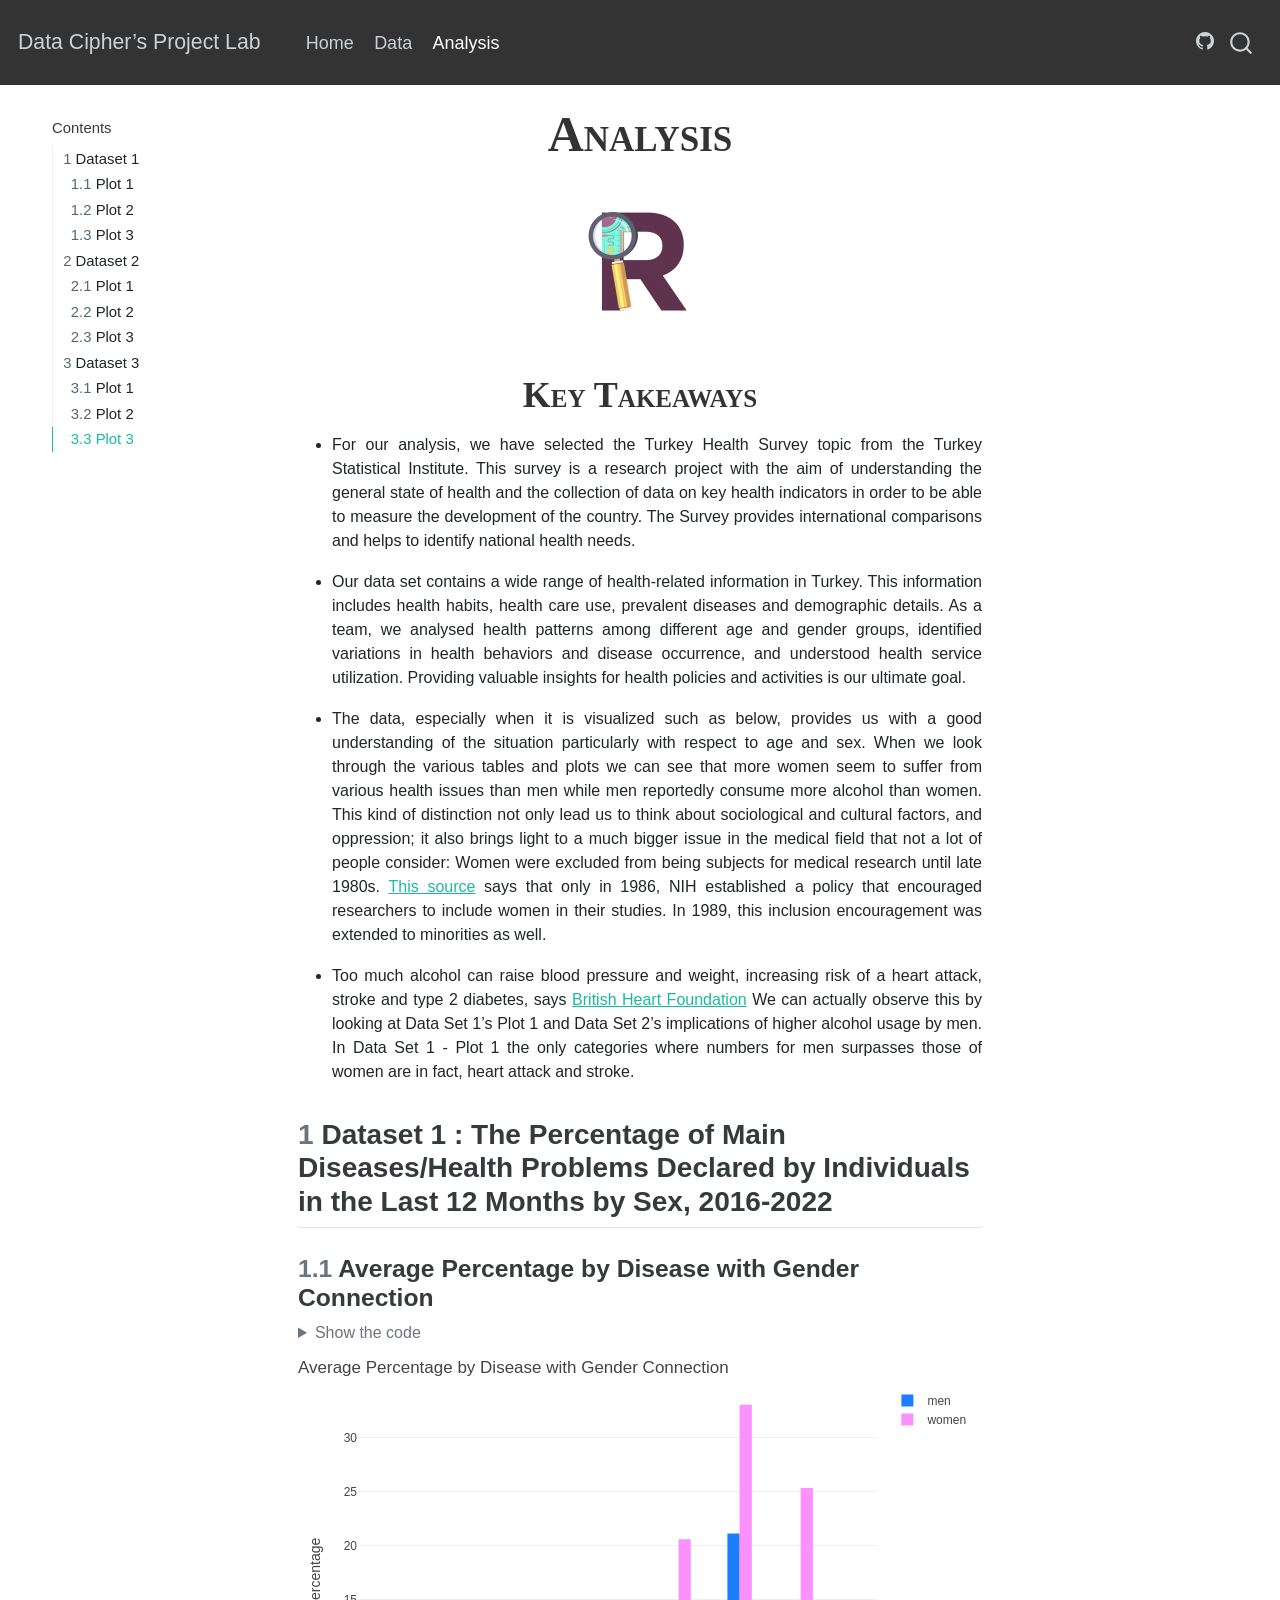
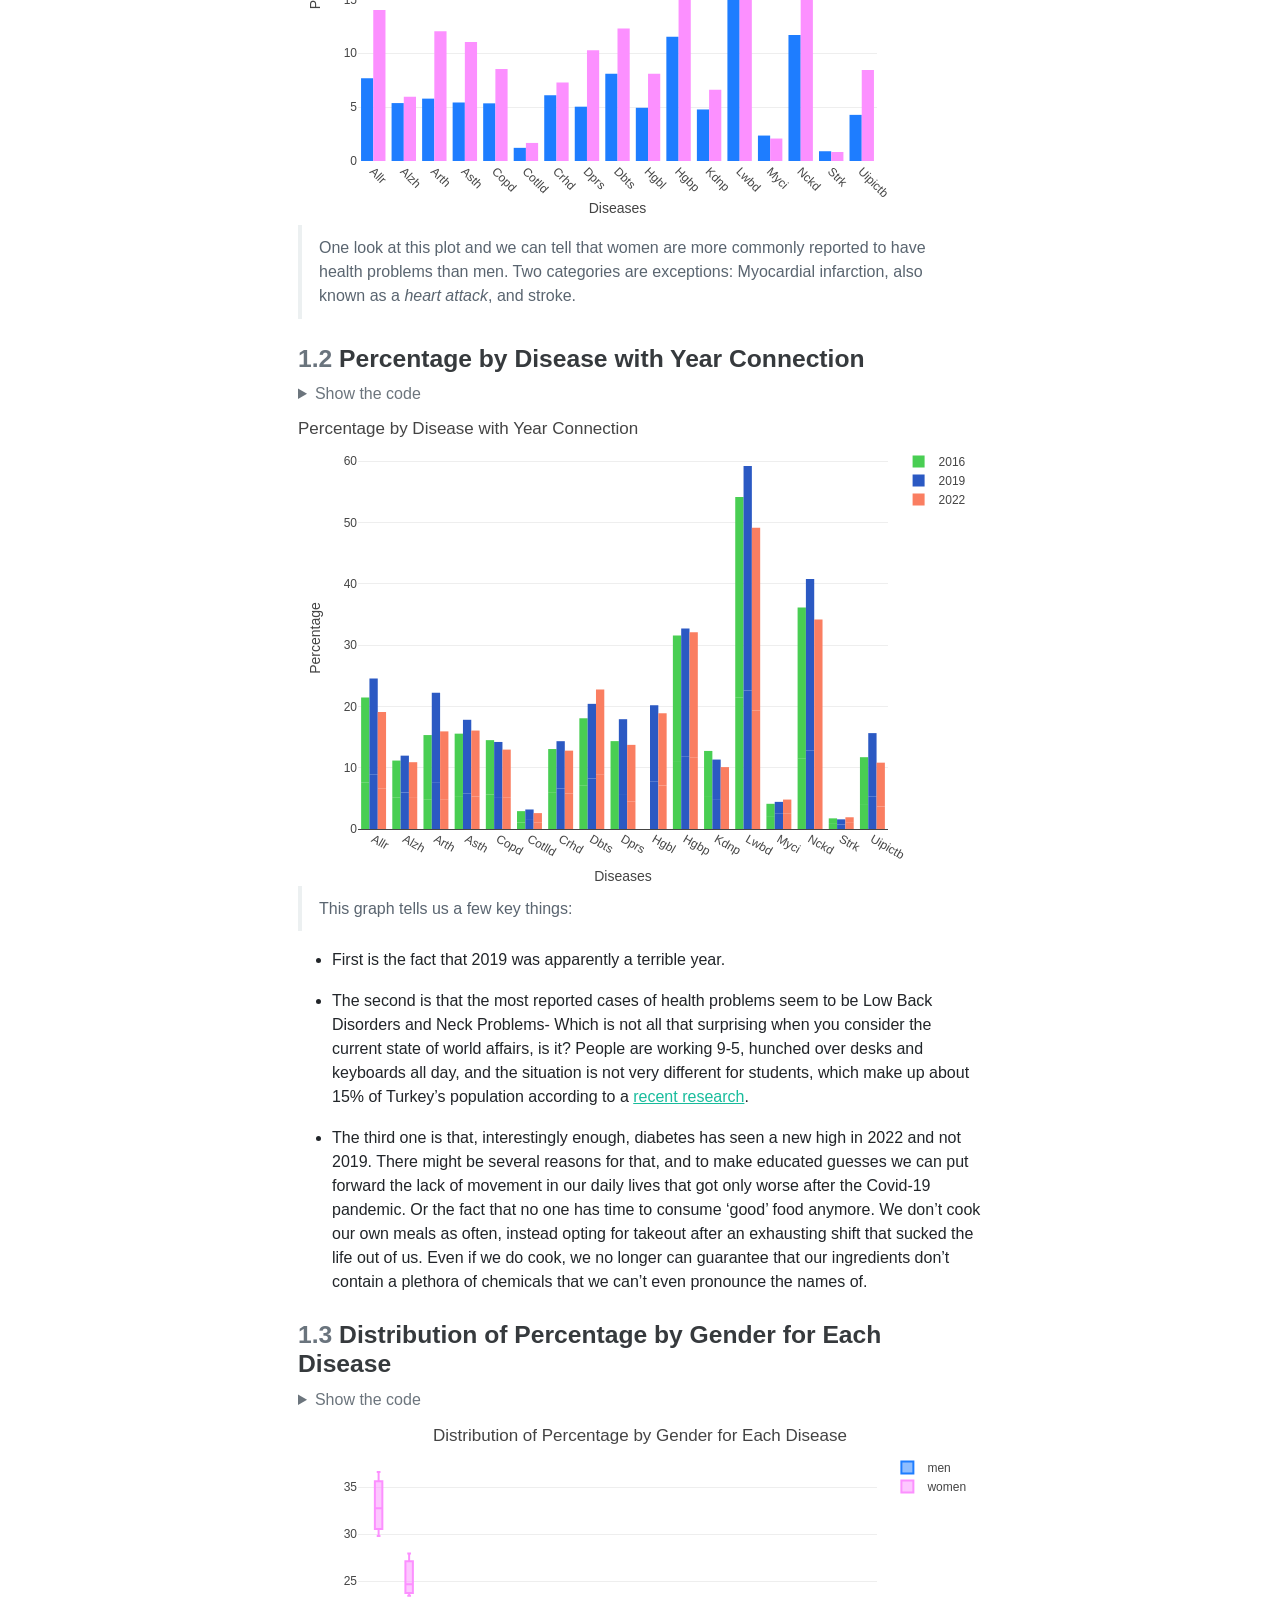
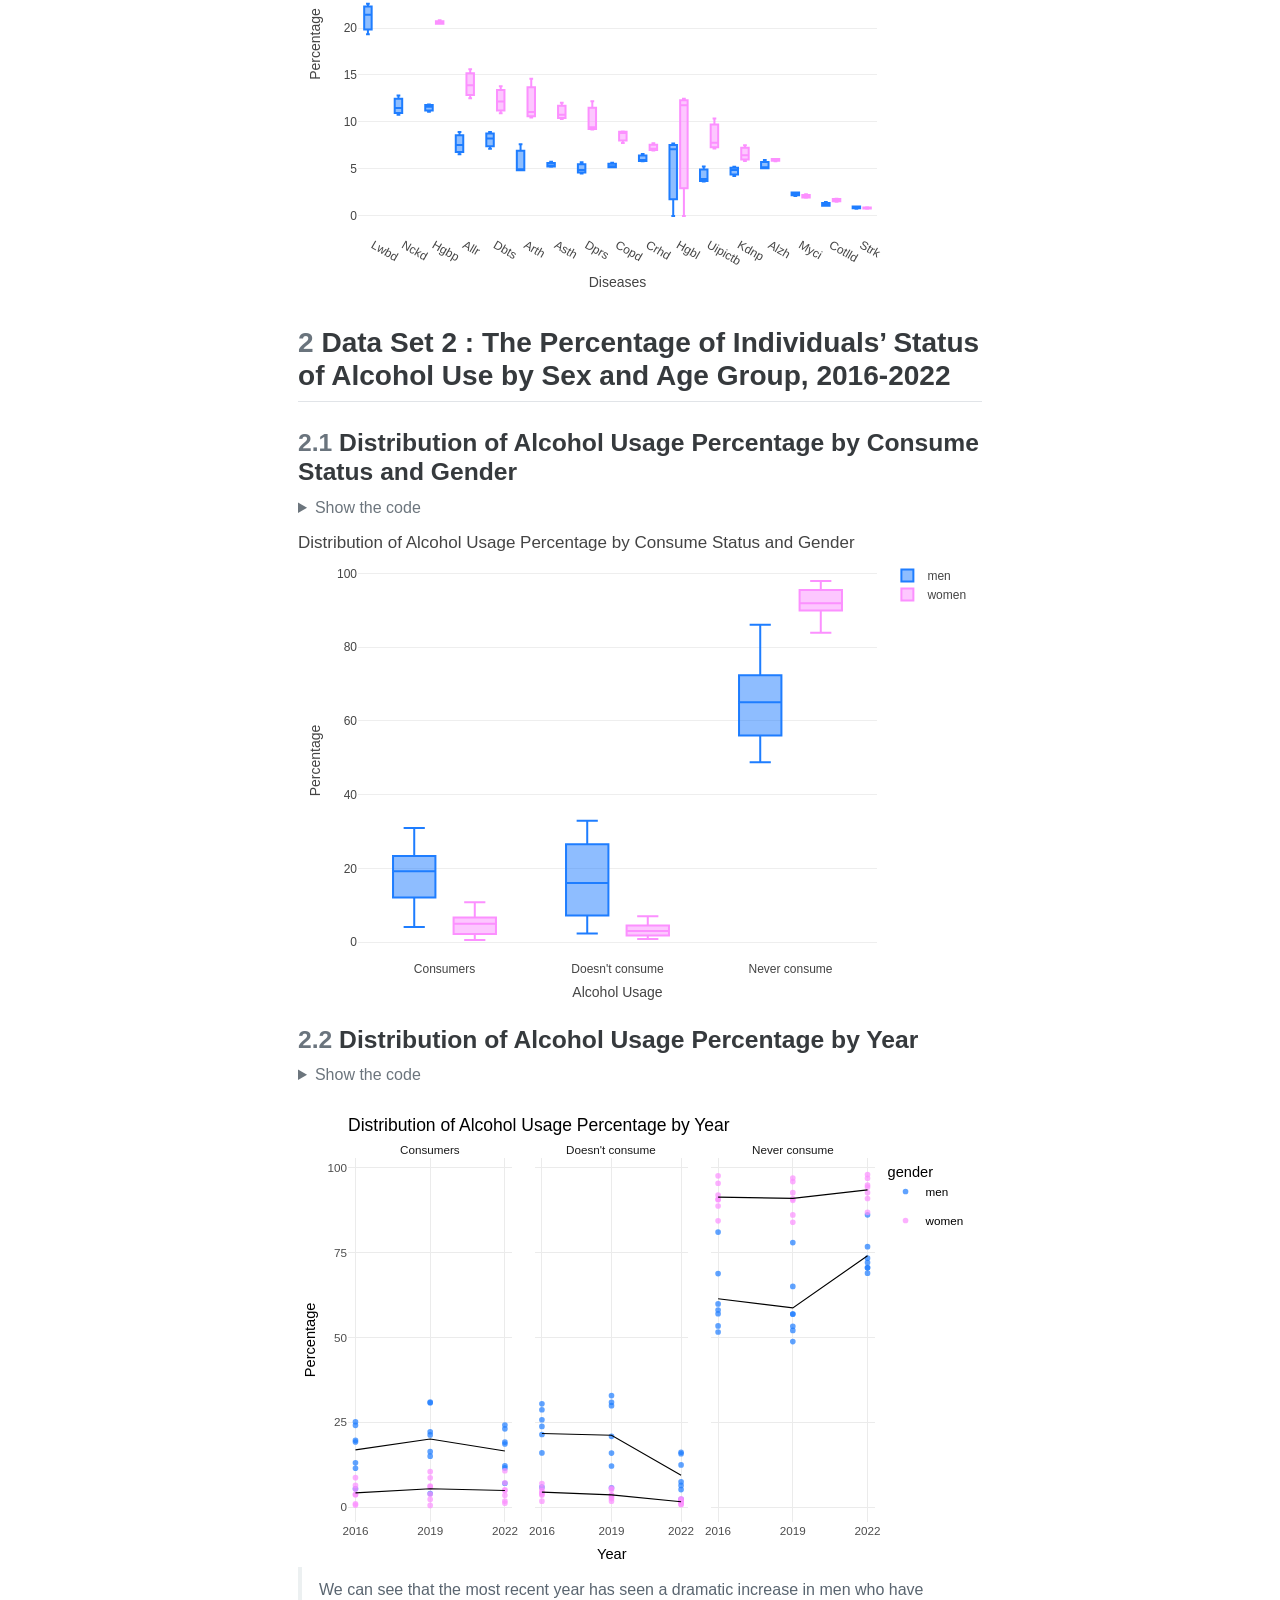
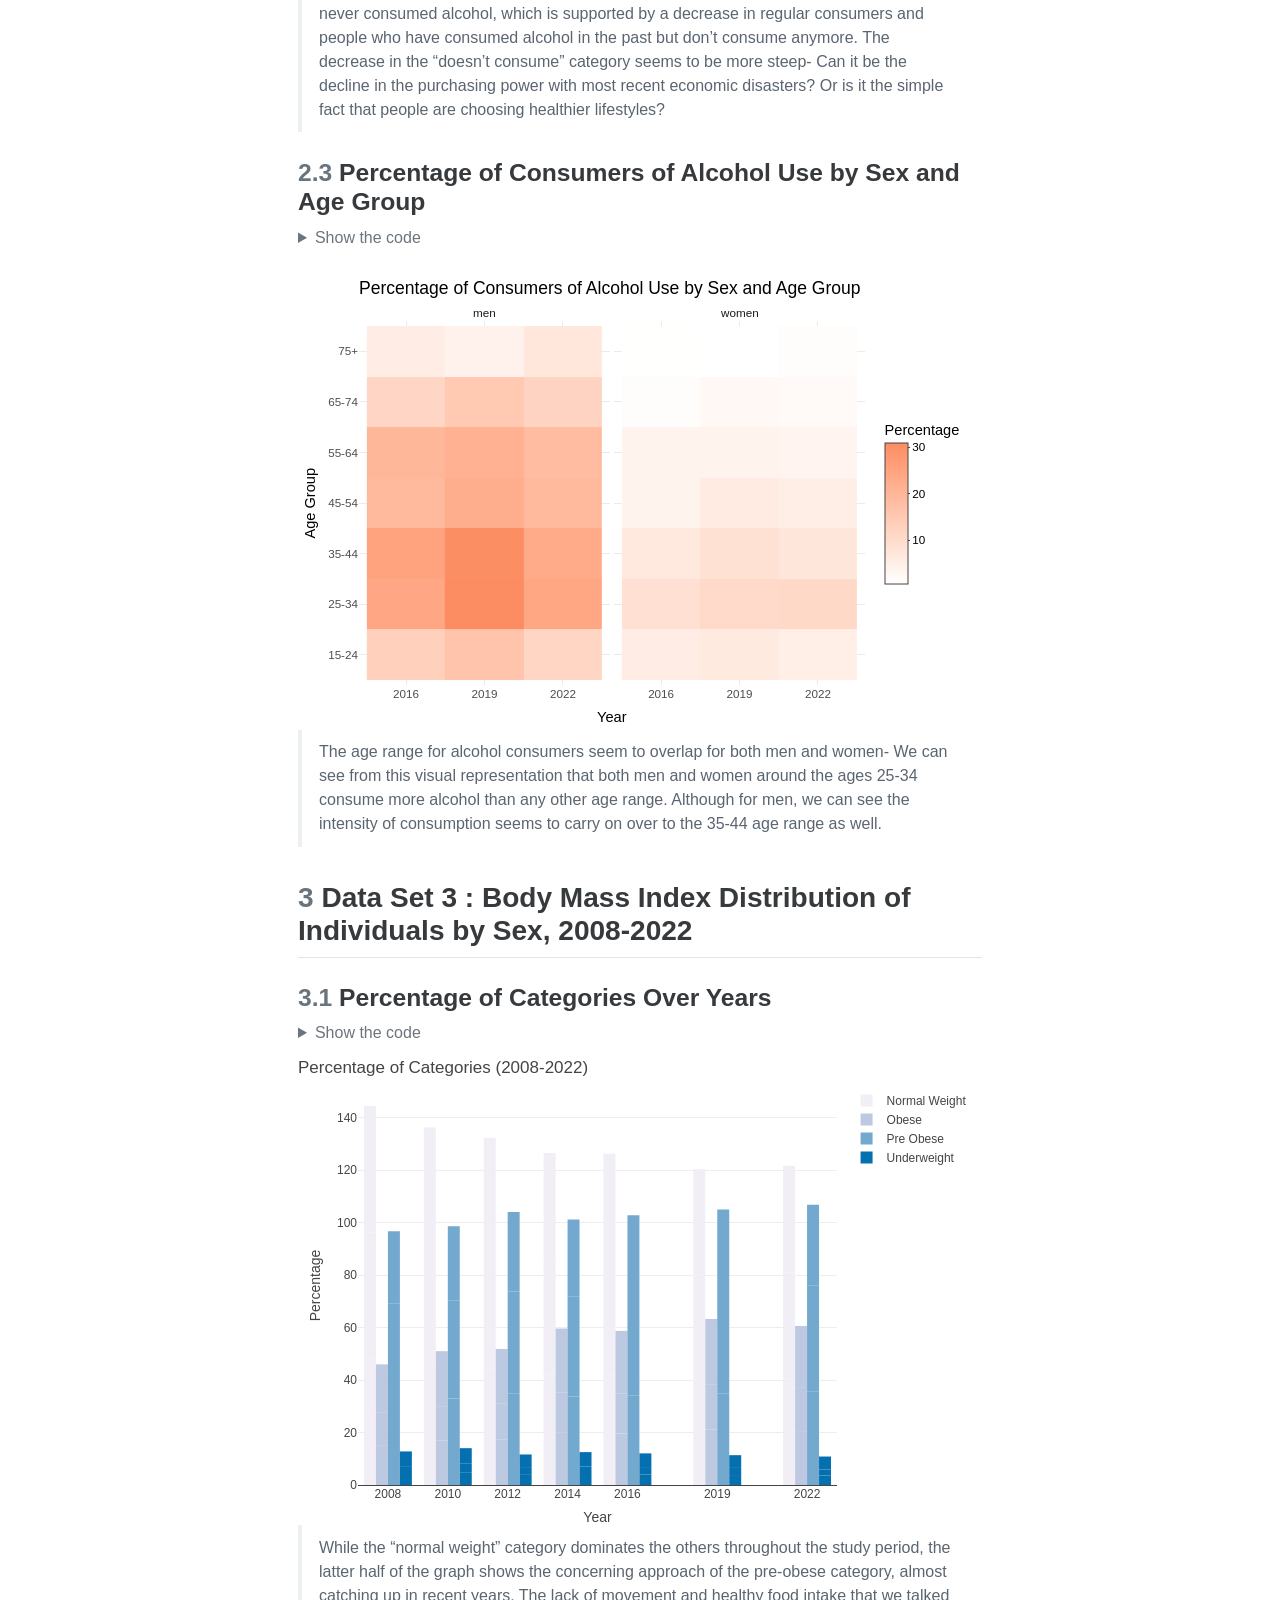
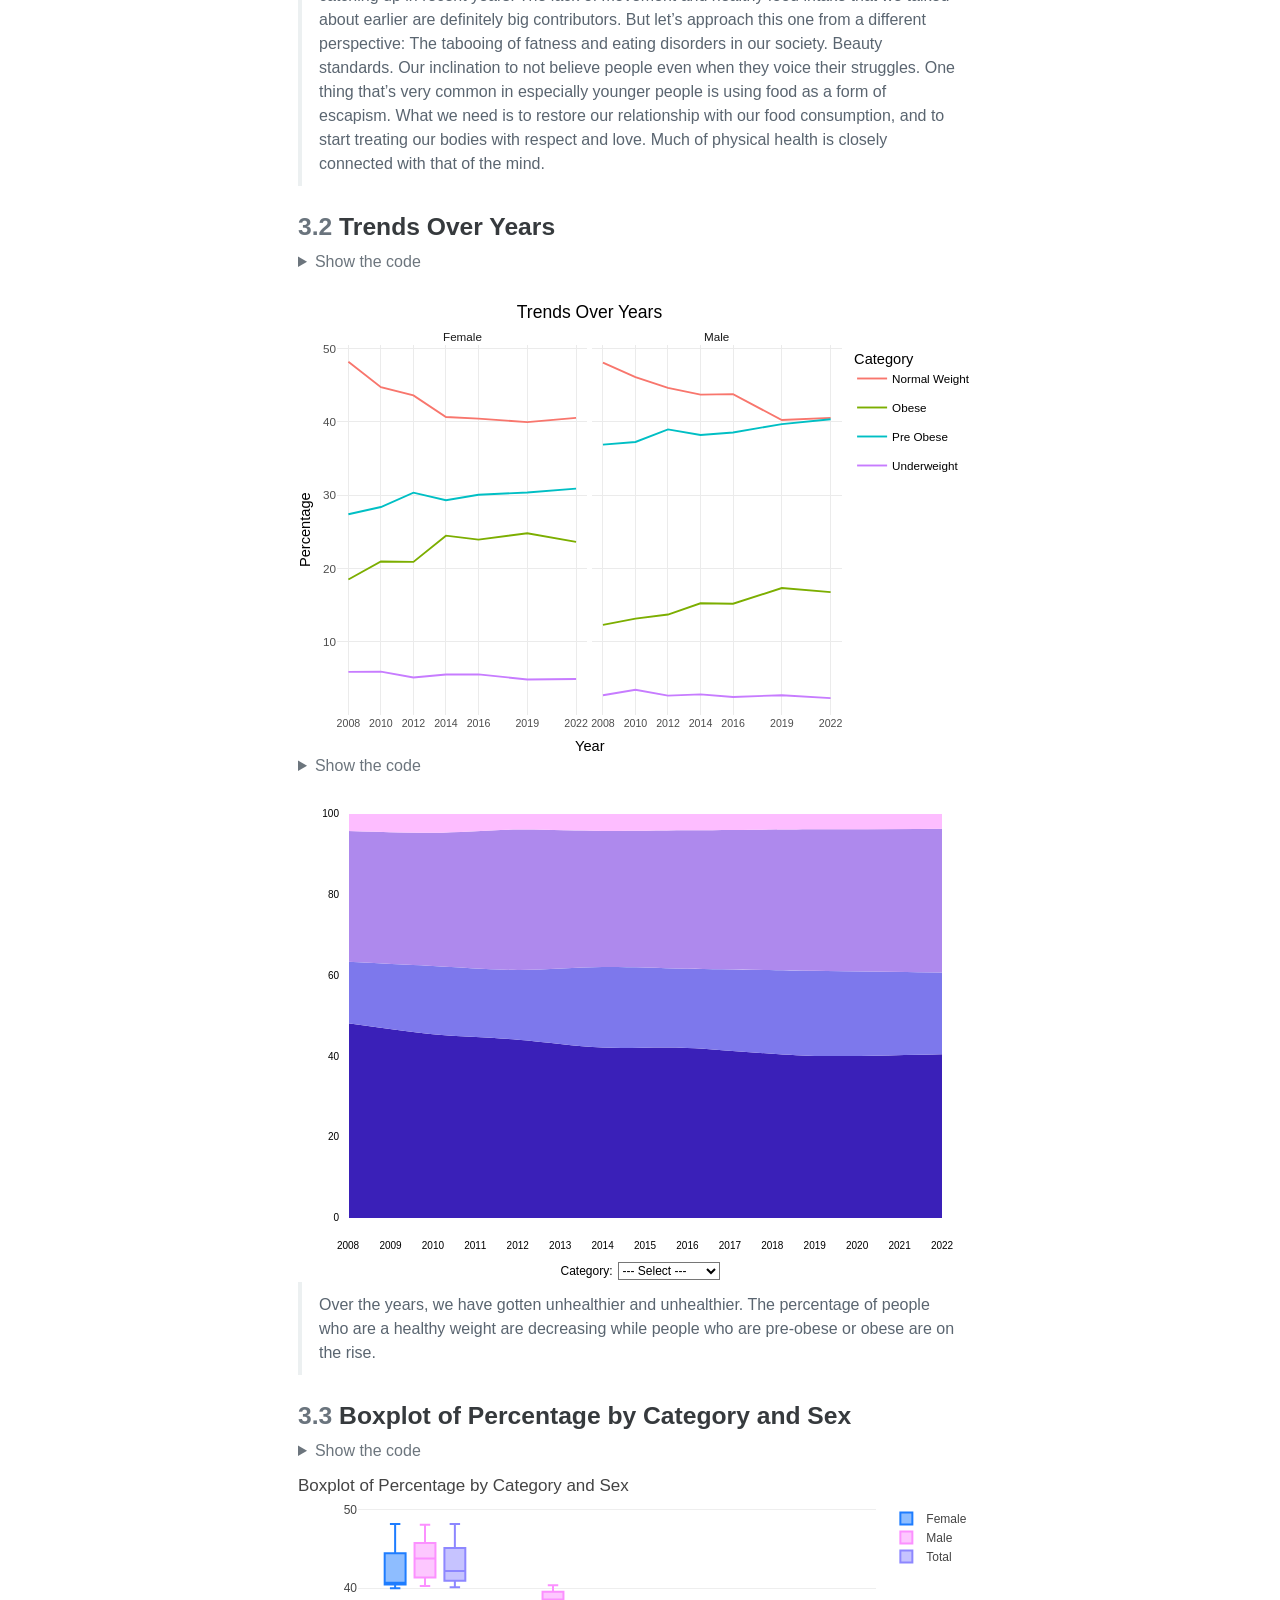
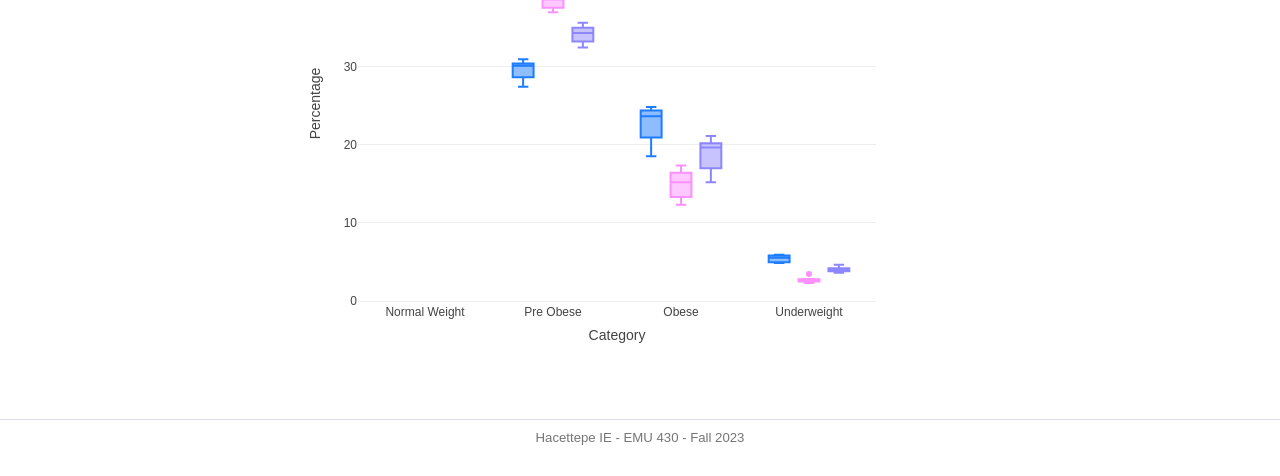
==== commit 06acb71f: "yorum son (belki)" ====
--- a/docs/analysis.html
+++ b/docs/analysis.html
@@ -239,13 +239,13 @@
 <span id="cb1-19"><a href="#cb1-19" aria-hidden="true" tabindex="-1"></a>plot</span></code><button title="Copy to Clipboard" class="code-copy-button"><i class="bi"></i></button></pre></div>
 </details>
 <div class="cell-output-display">
-<div class="plotly html-widget html-fill-item" id="htmlwidget-a31e6e094c6ef3e154cc" style="width:100%;height:464px;"></div>
-<script type="application/json" data-for="htmlwidget-a31e6e094c6ef3e154cc">{"x":{"visdat":{"4240397752d7":["function () ","plotlyVisDat"]},"cur_data":"4240397752d7","attrs":{"4240397752d7":{"x":{},"y":{},"color":{},"colors":["#1E7DFF","#FC90FF"],"alpha_stroke":1,"sizes":[10,100],"spans":[1,20],"type":"bar"}},"layout":{"margin":{"b":40,"l":60,"t":25,"r":10},"title":{"text":"Average Percentage by Disease with Gender Connection","x":0,"y":1},"xaxis":{"domain":[0,1],"automargin":true,"title":"Diseases","zeroline":false,"tickangle":45,"categoryorder":"trace","type":"category","categoryarray":["Allr","Alzh","Arth","Asth","Copd","Cotlld","Crhd","Dbts","Dprs","Hgbl","Hgbp","Kdnp","Lwbd","Myci","Nckd","Strk","Uipictb"]},"yaxis":{"domain":[0,1],"automargin":true,"title":"Percentage","zeroline":false},"hovermode":"closest","showlegend":true},"source":"A","config":{"modeBarButtonsToAdd":["hoverclosest","hovercompare"],"showSendToCloud":false},"data":[{"x":["Allr","Alzh","Arth","Asth","Copd","Cotlld","Crhd","Dprs","Dbts","Hgbl","Hgbp","Kdnp","Lwbd","Myci","Nckd","Strk","Uipictb"],"y":[7.6779724364790409,5.3735703163394026,5.7861340508108352,5.4275524307911525,5.3487673130767153,1.2211441964735044,6.1027062144225388,5.0380604186408977,8.103265201840971,4.9368112027380731,11.5245198134687,4.7809546304106592,21.107182608504147,2.3602249481860236,11.684533032437804,0.90560624507417242,4.2804255594739535],"type":"bar","name":"men","marker":{"color":"rgba(30,125,255,1)","line":{"color":"rgba(30,125,255,1)"}},"textfont":{"color":"rgba(30,125,255,1)"},"error_y":{"color":"rgba(30,125,255,1)"},"error_x":{"color":"rgba(30,125,255,1)"},"xaxis":"x","yaxis":"y","frame":null},{"x":["Allr","Alzh","Arth","Asth","Copd","Cotlld","Crhd","Dprs","Dbts","Hgbl","Hgbp","Kdnp","Lwbd","Myci","Nckd","Strk","Uipictb"],"y":[14.013354177019723,5.9661781636778537,12.036993765963658,11.045274753893148,8.5300229406048889,1.6750226626665816,7.2785837708678409,10.282917184487278,12.301164289146438,8.0835690134560902,20.579644953340797,6.6018280674777809,33.049019195086963,2.0844825219114096,25.337287795368688,0.83531329571133883,8.4416502158828646],"type":"bar","name":"women","marker":{"color":"rgba(252,144,255,1)","line":{"color":"rgba(252,144,255,1)"}},"textfont":{"color":"rgba(252,144,255,1)"},"error_y":{"color":"rgba(252,144,255,1)"},"error_x":{"color":"rgba(252,144,255,1)"},"xaxis":"x","yaxis":"y","frame":null}],"highlight":{"on":"plotly_click","persistent":false,"dynamic":false,"selectize":false,"opacityDim":0.20000000000000001,"selected":{"opacity":1},"debounce":0},"shinyEvents":["plotly_hover","plotly_click","plotly_selected","plotly_relayout","plotly_brushed","plotly_brushing","plotly_clickannotation","plotly_doubleclick","plotly_deselect","plotly_afterplot","plotly_sunburstclick"],"base_url":"https://plot.ly"},"evals":[],"jsHooks":[]}</script>
-</div>
-</div>
-<div style="text-align: justify">
+<div class="plotly html-widget html-fill-item" id="htmlwidget-c2df9d6ee1d92d2e3f87" style="width:100%;height:464px;"></div>
+<script type="application/json" data-for="htmlwidget-c2df9d6ee1d92d2e3f87">{"x":{"visdat":{"296c18246615":["function () ","plotlyVisDat"]},"cur_data":"296c18246615","attrs":{"296c18246615":{"x":{},"y":{},"color":{},"colors":["#1E7DFF","#FC90FF"],"alpha_stroke":1,"sizes":[10,100],"spans":[1,20],"type":"bar"}},"layout":{"margin":{"b":40,"l":60,"t":25,"r":10},"title":{"text":"Average Percentage by Disease with Gender Connection","x":0,"y":1},"xaxis":{"domain":[0,1],"automargin":true,"title":"Diseases","zeroline":false,"tickangle":45,"categoryorder":"trace","type":"category","categoryarray":["Allr","Alzh","Arth","Asth","Copd","Cotlld","Crhd","Dbts","Dprs","Hgbl","Hgbp","Kdnp","Lwbd","Myci","Nckd","Strk","Uipictb"]},"yaxis":{"domain":[0,1],"automargin":true,"title":"Percentage","zeroline":false},"hovermode":"closest","showlegend":true},"source":"A","config":{"modeBarButtonsToAdd":["hoverclosest","hovercompare"],"showSendToCloud":false},"data":[{"x":["Allr","Alzh","Arth","Asth","Copd","Cotlld","Crhd","Dprs","Dbts","Hgbl","Hgbp","Kdnp","Lwbd","Myci","Nckd","Strk","Uipictb"],"y":[7.6779724364790409,5.3735703163394026,5.7861340508108352,5.4275524307911525,5.3487673130767153,1.2211441964735044,6.1027062144225388,5.0380604186408977,8.103265201840971,4.9368112027380731,11.5245198134687,4.7809546304106592,21.107182608504147,2.3602249481860236,11.684533032437804,0.90560624507417242,4.2804255594739535],"type":"bar","name":"men","marker":{"color":"rgba(30,125,255,1)","line":{"color":"rgba(30,125,255,1)"}},"textfont":{"color":"rgba(30,125,255,1)"},"error_y":{"color":"rgba(30,125,255,1)"},"error_x":{"color":"rgba(30,125,255,1)"},"xaxis":"x","yaxis":"y","frame":null},{"x":["Allr","Alzh","Arth","Asth","Copd","Cotlld","Crhd","Dprs","Dbts","Hgbl","Hgbp","Kdnp","Lwbd","Myci","Nckd","Strk","Uipictb"],"y":[14.013354177019723,5.9661781636778537,12.036993765963658,11.045274753893148,8.5300229406048889,1.6750226626665816,7.2785837708678409,10.282917184487278,12.301164289146438,8.0835690134560902,20.579644953340797,6.6018280674777809,33.049019195086963,2.0844825219114096,25.337287795368688,0.83531329571133883,8.4416502158828646],"type":"bar","name":"women","marker":{"color":"rgba(252,144,255,1)","line":{"color":"rgba(252,144,255,1)"}},"textfont":{"color":"rgba(252,144,255,1)"},"error_y":{"color":"rgba(252,144,255,1)"},"error_x":{"color":"rgba(252,144,255,1)"},"xaxis":"x","yaxis":"y","frame":null}],"highlight":{"on":"plotly_click","persistent":false,"dynamic":false,"selectize":false,"opacityDim":0.20000000000000001,"selected":{"opacity":1},"debounce":0},"shinyEvents":["plotly_hover","plotly_click","plotly_selected","plotly_relayout","plotly_brushed","plotly_brushing","plotly_clickannotation","plotly_doubleclick","plotly_deselect","plotly_afterplot","plotly_sunburstclick"],"base_url":"https://plot.ly"},"evals":[],"jsHooks":[]}</script>
+</div>
+</div>
+<blockquote class="blockquote">
 <p>One look at this plot and we can tell that women are more commonly reported to have health problems than men. Two categories are exceptions: Myocardial infarction, also known as a <em>heart attack</em>, and stroke.</p>
-</div>
+</blockquote>
 </section>
 <section id="percentage-by-disease-with-year-connection" class="level3" data-toc-text="Plot 2" data-number="1.2">
 <h3 data-toc-text="Plot 2" data-number="1.2" class="anchored" data-anchor-id="percentage-by-disease-with-year-connection"><span class="header-section-number">1.2</span> Percentage by Disease with Year Connection</h3>
@@ -267,18 +267,18 @@
 <span id="cb2-13"><a href="#cb2-13" aria-hidden="true" tabindex="-1"></a>chart_12</span></code><button title="Copy to Clipboard" class="code-copy-button"><i class="bi"></i></button></pre></div>
 </details>
 <div class="cell-output-display">
-<div class="plotly html-widget html-fill-item" id="htmlwidget-e678257e1872988370eb" style="width:100%;height:464px;"></div>
-<script type="application/json" data-for="htmlwidget-e678257e1872988370eb">{"x":{"visdat":{"42405c0da9":["function () ","plotlyVisDat"]},"cur_data":"42405c0da9","attrs":{"42405c0da9":{"x":{},"y":{},"color":{},"colors":["#49CE53","#2B59C3","#FA7E61"],"alpha_stroke":1,"sizes":[10,100],"spans":[1,20],"type":"bar"}},"layout":{"margin":{"b":40,"l":60,"t":25,"r":10},"title":{"text":"Percentage by Disease with Year Connection","x":0,"y":1},"xaxis":{"domain":[0,1],"automargin":true,"title":"Diseases","type":"category","categoryorder":"array","categoryarray":["Allr","Alzh","Arth","Asth","Copd","Cotlld","Crhd","Dbts","Dprs","Hgbl","Hgbp","Kdnp","Lwbd","Myci","Nckd","Strk","Uipictb"]},"yaxis":{"domain":[0,1],"automargin":true,"title":"Percentage"},"hovermode":"closest","showlegend":true},"source":"A","config":{"modeBarButtonsToAdd":["hoverclosest","hovercompare"],"showSendToCloud":false},"data":[{"x":["Allr","Allr","Alzh","Alzh","Arth","Arth","Asth","Asth","Copd","Copd","Cotlld","Cotlld","Crhd","Crhd","Dprs","Dprs","Dbts","Dbts","Hgbl","Hgbl","Hgbp","Hgbp","Kdnp","Kdnp","Myci","Myci","Nckd","Nckd","Strk","Strk","Uipictb","Uipictb","Lwbd","Lwbd"],"y":[7.5405907316304335,13.90024550995577,5.0956861842644736,6.0655934898177071,4.8583613280283595,10.462408090340206,5.2344601627083343,10.316175126689545,5.6581225980106504,8.8341913587351737,1.0929407289891158,1.8208926122559466,5.8989576926295459,7.1431950426040292,4.8917359673190166,9.4407729932995537,7.1418795380343791,10.916818965812491,0,0,11.083737024019969,20.471834686819612,5.2254579153229521,7.507322857191963,2.1051780195948262,2.004608067001632,11.473857962971559,24.64700244221444,0.96268774764124032,0.77190709576156979,3.9222097238349551,7.7890004381493085,21.403870359647737,32.751858380323867],"type":"bar","name":"2016","marker":{"color":"rgba(73,206,83,1)","line":{"color":"rgba(73,206,83,1)"}},"textfont":{"color":"rgba(73,206,83,1)"},"error_y":{"color":"rgba(73,206,83,1)"},"error_x":{"color":"rgba(73,206,83,1)"},"xaxis":"x","yaxis":"y","frame":null},{"x":["Allr","Allr","Alzh","Alzh","Arth","Arth","Asth","Asth","Copd","Copd","Cotlld","Cotlld","Crhd","Crhd","Dprs","Dprs","Dbts","Dbts","Hgbl","Hgbl","Hgbp","Hgbp","Kdnp","Kdnp","Myci","Myci","Nckd","Nckd","Strk","Strk","Uipictb","Uipictb","Lwbd","Lwbd"],"y":[8.926596937477143,15.621690956978505,5.955258175231009,6.008264401571866,7.6369456060174947,14.591047859311281,5.7591128228014483,12.051521634128072,5.20806800961532,8.9869934022360507,1.4776752112324729,1.7051297368176912,6.5888899894327349,7.732646962014039,5.7036957945003728,12.204514763443914,8.2318333903577035,12.180856118197356,7.7063226883459182,12.478487075945148,11.866926961143056,20.814122543063611,4.8759315956880895,6.4482990276604824,2.4845709728617318,1.9404164367068524,12.816394200945908,27.942146894581317,0.74958961299222338,0.82627497848858789,5.265234696885404,10.372254263563597,22.589058103467885,36.596699275532579],"type":"bar","name":"2019","marker":{"color":"rgba(43,89,195,1)","line":{"color":"rgba(43,89,195,1)"}},"textfont":{"color":"rgba(43,89,195,1)"},"error_y":{"color":"rgba(43,89,195,1)"},"error_x":{"color":"rgba(43,89,195,1)"},"xaxis":"x","yaxis":"y","frame":null},{"x":["Allr","Allr","Alzh","Alzh","Arth","Arth","Asth","Asth","Copd","Copd","Cotlld","Cotlld","Crhd","Crhd","Dprs","Dprs","Dbts","Dbts","Hgbl","Hgbl","Hgbp","Hgbp","Kdnp","Kdnp","Myci","Myci","Nckd","Nckd","Strk","Strk","Uipictb","Uipictb","Lwbd","Lwbd"],"y":[6.5667296403295454,12.518126064124896,5.0697665895227262,5.824676599643988,4.8630952183866514,11.057525348239485,5.2890843068636748,10.768127500861825,5.1801113316041754,7.7688840608434422,1.0928166491989246,1.4990456389261073,5.8202709612053365,6.9599093079854555,4.5187494941033028,9.2034637967183688,8.9360826771308286,13.80581778342947,7.1041109198683019,11.772219964423121,11.622895455243073,20.45297763013917,4.2414743802209349,5.8498623175808975,2.4909258521015132,2.3084230620257449,10.763346933395946,23.422714049310308,1.0045413745890537,0.90775781288385882,3.6538322577015006,7.1636959459356886,19.328619362396815,29.798499929404436],"type":"bar","name":"2022","marker":{"color":"rgba(250,126,97,1)","line":{"color":"rgba(250,126,97,1)"}},"textfont":{"color":"rgba(250,126,97,1)"},"error_y":{"color":"rgba(250,126,97,1)"},"error_x":{"color":"rgba(250,126,97,1)"},"xaxis":"x","yaxis":"y","frame":null}],"highlight":{"on":"plotly_click","persistent":false,"dynamic":false,"selectize":false,"opacityDim":0.20000000000000001,"selected":{"opacity":1},"debounce":0},"shinyEvents":["plotly_hover","plotly_click","plotly_selected","plotly_relayout","plotly_brushed","plotly_brushing","plotly_clickannotation","plotly_doubleclick","plotly_deselect","plotly_afterplot","plotly_sunburstclick"],"base_url":"https://plot.ly"},"evals":[],"jsHooks":[]}</script>
-</div>
-</div>
-<div style="text-align: justify">
+<div class="plotly html-widget html-fill-item" id="htmlwidget-8164f4533640546351b2" style="width:100%;height:464px;"></div>
+<script type="application/json" data-for="htmlwidget-8164f4533640546351b2">{"x":{"visdat":{"296c30ef31e3":["function () ","plotlyVisDat"]},"cur_data":"296c30ef31e3","attrs":{"296c30ef31e3":{"x":{},"y":{},"color":{},"colors":["#49CE53","#2B59C3","#FA7E61"],"alpha_stroke":1,"sizes":[10,100],"spans":[1,20],"type":"bar"}},"layout":{"margin":{"b":40,"l":60,"t":25,"r":10},"title":{"text":"Percentage by Disease with Year Connection","x":0,"y":1},"xaxis":{"domain":[0,1],"automargin":true,"title":"Diseases","type":"category","categoryorder":"array","categoryarray":["Allr","Alzh","Arth","Asth","Copd","Cotlld","Crhd","Dbts","Dprs","Hgbl","Hgbp","Kdnp","Lwbd","Myci","Nckd","Strk","Uipictb"]},"yaxis":{"domain":[0,1],"automargin":true,"title":"Percentage"},"hovermode":"closest","showlegend":true},"source":"A","config":{"modeBarButtonsToAdd":["hoverclosest","hovercompare"],"showSendToCloud":false},"data":[{"x":["Allr","Allr","Alzh","Alzh","Arth","Arth","Asth","Asth","Copd","Copd","Cotlld","Cotlld","Crhd","Crhd","Dprs","Dprs","Dbts","Dbts","Hgbl","Hgbl","Hgbp","Hgbp","Kdnp","Kdnp","Myci","Myci","Nckd","Nckd","Strk","Strk","Uipictb","Uipictb","Lwbd","Lwbd"],"y":[7.5405907316304335,13.90024550995577,5.0956861842644736,6.0655934898177071,4.8583613280283595,10.462408090340206,5.2344601627083343,10.316175126689545,5.6581225980106504,8.8341913587351737,1.0929407289891158,1.8208926122559466,5.8989576926295459,7.1431950426040292,4.8917359673190166,9.4407729932995537,7.1418795380343791,10.916818965812491,0,0,11.083737024019969,20.471834686819612,5.2254579153229521,7.507322857191963,2.1051780195948262,2.004608067001632,11.473857962971559,24.64700244221444,0.96268774764124032,0.77190709576156979,3.9222097238349551,7.7890004381493085,21.403870359647737,32.751858380323867],"type":"bar","name":"2016","marker":{"color":"rgba(73,206,83,1)","line":{"color":"rgba(73,206,83,1)"}},"textfont":{"color":"rgba(73,206,83,1)"},"error_y":{"color":"rgba(73,206,83,1)"},"error_x":{"color":"rgba(73,206,83,1)"},"xaxis":"x","yaxis":"y","frame":null},{"x":["Allr","Allr","Alzh","Alzh","Arth","Arth","Asth","Asth","Copd","Copd","Cotlld","Cotlld","Crhd","Crhd","Dprs","Dprs","Dbts","Dbts","Hgbl","Hgbl","Hgbp","Hgbp","Kdnp","Kdnp","Myci","Myci","Nckd","Nckd","Strk","Strk","Uipictb","Uipictb","Lwbd","Lwbd"],"y":[8.926596937477143,15.621690956978505,5.955258175231009,6.008264401571866,7.6369456060174947,14.591047859311281,5.7591128228014483,12.051521634128072,5.20806800961532,8.9869934022360507,1.4776752112324729,1.7051297368176912,6.5888899894327349,7.732646962014039,5.7036957945003728,12.204514763443914,8.2318333903577035,12.180856118197356,7.7063226883459182,12.478487075945148,11.866926961143056,20.814122543063611,4.8759315956880895,6.4482990276604824,2.4845709728617318,1.9404164367068524,12.816394200945908,27.942146894581317,0.74958961299222338,0.82627497848858789,5.265234696885404,10.372254263563597,22.589058103467885,36.596699275532579],"type":"bar","name":"2019","marker":{"color":"rgba(43,89,195,1)","line":{"color":"rgba(43,89,195,1)"}},"textfont":{"color":"rgba(43,89,195,1)"},"error_y":{"color":"rgba(43,89,195,1)"},"error_x":{"color":"rgba(43,89,195,1)"},"xaxis":"x","yaxis":"y","frame":null},{"x":["Allr","Allr","Alzh","Alzh","Arth","Arth","Asth","Asth","Copd","Copd","Cotlld","Cotlld","Crhd","Crhd","Dprs","Dprs","Dbts","Dbts","Hgbl","Hgbl","Hgbp","Hgbp","Kdnp","Kdnp","Myci","Myci","Nckd","Nckd","Strk","Strk","Uipictb","Uipictb","Lwbd","Lwbd"],"y":[6.5667296403295454,12.518126064124896,5.0697665895227262,5.824676599643988,4.8630952183866514,11.057525348239485,5.2890843068636748,10.768127500861825,5.1801113316041754,7.7688840608434422,1.0928166491989246,1.4990456389261073,5.8202709612053365,6.9599093079854555,4.5187494941033028,9.2034637967183688,8.9360826771308286,13.80581778342947,7.1041109198683019,11.772219964423121,11.622895455243073,20.45297763013917,4.2414743802209349,5.8498623175808975,2.4909258521015132,2.3084230620257449,10.763346933395946,23.422714049310308,1.0045413745890537,0.90775781288385882,3.6538322577015006,7.1636959459356886,19.328619362396815,29.798499929404436],"type":"bar","name":"2022","marker":{"color":"rgba(250,126,97,1)","line":{"color":"rgba(250,126,97,1)"}},"textfont":{"color":"rgba(250,126,97,1)"},"error_y":{"color":"rgba(250,126,97,1)"},"error_x":{"color":"rgba(250,126,97,1)"},"xaxis":"x","yaxis":"y","frame":null}],"highlight":{"on":"plotly_click","persistent":false,"dynamic":false,"selectize":false,"opacityDim":0.20000000000000001,"selected":{"opacity":1},"debounce":0},"shinyEvents":["plotly_hover","plotly_click","plotly_selected","plotly_relayout","plotly_brushed","plotly_brushing","plotly_clickannotation","plotly_doubleclick","plotly_deselect","plotly_afterplot","plotly_sunburstclick"],"base_url":"https://plot.ly"},"evals":[],"jsHooks":[]}</script>
+</div>
+</div>
+<blockquote class="blockquote">
 <p>This graph tells us a few key things:</p>
+</blockquote>
 <ul>
 <li><p>First is the fact that 2019 was apparently a terrible year.</p></li>
 <li><p>The second is that the most reported cases of health problems seem to be Low Back Disorders and Neck Problems- Which is not all that surprising when you consider the current state of world affairs, is it? People are working 9-5, hunched over desks and keyboards all day, and the situation is not very different for students, which make up about 15% of Turkey’s population according to a <a href="https://data.tuik.gov.tr/Bulten/Index?p=Istatistiklerle-Genclik-2022-49670">recent research</a>.</p></li>
 <li><p>The third one is that, interestingly enough, diabetes has seen a new high in 2022 and not 2019. There might be several reasons for that, and to make educated guesses we can put forward the lack of movement in our daily lives that got only worse after the Covid-19 pandemic. Or the fact that no one has time to consume ‘good’ food anymore. We don’t cook our own meals as often, instead opting for takeout after an exhausting shift that sucked the life out of us. Even if we do cook, we no longer can guarantee that our ingredients don’t contain a plethora of chemicals that we can’t even pronounce the names of.</p></li>
 </ul>
-</div>
 </section>
 <section id="distribution-of-percentage-by-gender-for-each-disease" class="level3" data-toc-text="Plot 3" data-number="1.3">
 <h3 data-toc-text="Plot 3" data-number="1.3" class="anchored" data-anchor-id="distribution-of-percentage-by-gender-for-each-disease"><span class="header-section-number">1.3</span> Distribution of Percentage by Gender for Each Disease</h3>
@@ -301,8 +301,8 @@
 <span id="cb3-14"><a href="#cb3-14" aria-hidden="true" tabindex="-1"></a>box_13</span></code><button title="Copy to Clipboard" class="code-copy-button"><i class="bi"></i></button></pre></div>
 </details>
 <div class="cell-output-display">
-<div class="plotly html-widget html-fill-item" id="htmlwidget-2b13c80d17b1e2dac7d2" style="width:100%;height:464px;"></div>
-<script type="application/json" data-for="htmlwidget-2b13c80d17b1e2dac7d2">{"x":{"visdat":{"42405f356022":["function () ","plotlyVisDat"]},"cur_data":"42405f356022","attrs":{"42405f356022":{"x":{},"y":{},"color":{},"colors":["#1E7DFF","#FC90FF"],"alpha_stroke":1,"sizes":[10,100],"spans":[1,20],"type":"box"}},"layout":{"margin":{"b":40,"l":60,"t":25,"r":10},"boxmode":"group","title":"Distribution of Percentage by Gender for Each Disease","xaxis":{"domain":[0,1],"automargin":true,"title":"Diseases","zeroline":false,"type":"category","categoryorder":"array","categoryarray":["Lwbd","Nckd","Hgbp","Allr","Dbts","Arth","Asth","Dprs","Copd","Crhd","Hgbl","Uipictb","Kdnp","Alzh","Myci","Cotlld","Strk"]},"yaxis":{"domain":[0,1],"automargin":true,"title":"Percentage","zeroline":false},"hovermode":"closest","showlegend":true},"source":"A","config":{"modeBarButtonsToAdd":["hoverclosest","hovercompare"],"showSendToCloud":false},"data":[{"fillcolor":"rgba(30,125,255,0.5)","x":["Allr","Allr","Allr","Alzh","Alzh","Alzh","Arth","Arth","Arth","Asth","Asth","Asth","Copd","Copd","Copd","Cotlld","Cotlld","Cotlld","Crhd","Crhd","Crhd","Dprs","Dprs","Dprs","Dbts","Dbts","Dbts","Hgbl","Hgbl","Hgbl","Hgbp","Hgbp","Hgbp","Kdnp","Kdnp","Kdnp","Myci","Myci","Myci","Nckd","Nckd","Nckd","Strk","Strk","Strk","Uipictb","Uipictb","Uipictb","Lwbd","Lwbd","Lwbd"],"y":[7.5405907316304335,8.926596937477143,6.5667296403295454,5.0956861842644736,5.955258175231009,5.0697665895227262,4.8583613280283595,7.6369456060174947,4.8630952183866514,5.2344601627083343,5.7591128228014483,5.2890843068636748,5.6581225980106504,5.20806800961532,5.1801113316041754,1.0929407289891158,1.4776752112324729,1.0928166491989246,5.8989576926295459,6.5888899894327349,5.8202709612053365,4.8917359673190166,5.7036957945003728,4.5187494941033028,7.1418795380343791,8.2318333903577035,8.9360826771308286,0,7.7063226883459182,7.1041109198683019,11.083737024019969,11.866926961143056,11.622895455243073,5.2254579153229521,4.8759315956880895,4.2414743802209349,2.1051780195948262,2.4845709728617318,2.4909258521015132,11.473857962971559,12.816394200945908,10.763346933395946,0.96268774764124032,0.74958961299222338,1.0045413745890537,3.9222097238349551,5.265234696885404,3.6538322577015006,21.403870359647737,22.589058103467885,19.328619362396815],"type":"box","name":"men","marker":{"color":"rgba(30,125,255,1)","line":{"color":"rgba(30,125,255,1)"}},"line":{"color":"rgba(30,125,255,1)"},"xaxis":"x","yaxis":"y","frame":null},{"fillcolor":"rgba(252,144,255,0.5)","x":["Allr","Allr","Allr","Alzh","Alzh","Alzh","Arth","Arth","Arth","Asth","Asth","Asth","Copd","Copd","Copd","Cotlld","Cotlld","Cotlld","Crhd","Crhd","Crhd","Dprs","Dprs","Dprs","Dbts","Dbts","Dbts","Hgbl","Hgbl","Hgbl","Hgbp","Hgbp","Hgbp","Kdnp","Kdnp","Kdnp","Myci","Myci","Myci","Nckd","Nckd","Nckd","Strk","Strk","Strk","Uipictb","Uipictb","Uipictb","Lwbd","Lwbd","Lwbd"],"y":[13.90024550995577,15.621690956978505,12.518126064124896,6.0655934898177071,6.008264401571866,5.824676599643988,10.462408090340206,14.591047859311281,11.057525348239485,10.316175126689545,12.051521634128072,10.768127500861825,8.8341913587351737,8.9869934022360507,7.7688840608434422,1.8208926122559466,1.7051297368176912,1.4990456389261073,7.1431950426040292,7.732646962014039,6.9599093079854555,9.4407729932995537,12.204514763443914,9.2034637967183688,10.916818965812491,12.180856118197356,13.80581778342947,0,12.478487075945148,11.772219964423121,20.471834686819612,20.814122543063611,20.45297763013917,7.507322857191963,6.4482990276604824,5.8498623175808975,2.004608067001632,1.9404164367068524,2.3084230620257449,24.64700244221444,27.942146894581317,23.422714049310308,0.77190709576156979,0.82627497848858789,0.90775781288385882,7.7890004381493085,10.372254263563597,7.1636959459356886,32.751858380323867,36.596699275532579,29.798499929404436],"type":"box","name":"women","marker":{"color":"rgba(252,144,255,1)","line":{"color":"rgba(252,144,255,1)"}},"line":{"color":"rgba(252,144,255,1)"},"xaxis":"x","yaxis":"y","frame":null}],"highlight":{"on":"plotly_click","persistent":false,"dynamic":false,"selectize":false,"opacityDim":0.20000000000000001,"selected":{"opacity":1},"debounce":0},"shinyEvents":["plotly_hover","plotly_click","plotly_selected","plotly_relayout","plotly_brushed","plotly_brushing","plotly_clickannotation","plotly_doubleclick","plotly_deselect","plotly_afterplot","plotly_sunburstclick"],"base_url":"https://plot.ly"},"evals":[],"jsHooks":[]}</script>
+<div class="plotly html-widget html-fill-item" id="htmlwidget-daf9c22f34d9c1560afd" style="width:100%;height:464px;"></div>
+<script type="application/json" data-for="htmlwidget-daf9c22f34d9c1560afd">{"x":{"visdat":{"296c18ff275a":["function () ","plotlyVisDat"]},"cur_data":"296c18ff275a","attrs":{"296c18ff275a":{"x":{},"y":{},"color":{},"colors":["#1E7DFF","#FC90FF"],"alpha_stroke":1,"sizes":[10,100],"spans":[1,20],"type":"box"}},"layout":{"margin":{"b":40,"l":60,"t":25,"r":10},"boxmode":"group","title":"Distribution of Percentage by Gender for Each Disease","xaxis":{"domain":[0,1],"automargin":true,"title":"Diseases","zeroline":false,"type":"category","categoryorder":"array","categoryarray":["Lwbd","Nckd","Hgbp","Allr","Dbts","Arth","Asth","Dprs","Copd","Crhd","Hgbl","Uipictb","Kdnp","Alzh","Myci","Cotlld","Strk"]},"yaxis":{"domain":[0,1],"automargin":true,"title":"Percentage","zeroline":false},"hovermode":"closest","showlegend":true},"source":"A","config":{"modeBarButtonsToAdd":["hoverclosest","hovercompare"],"showSendToCloud":false},"data":[{"fillcolor":"rgba(30,125,255,0.5)","x":["Allr","Allr","Allr","Alzh","Alzh","Alzh","Arth","Arth","Arth","Asth","Asth","Asth","Copd","Copd","Copd","Cotlld","Cotlld","Cotlld","Crhd","Crhd","Crhd","Dprs","Dprs","Dprs","Dbts","Dbts","Dbts","Hgbl","Hgbl","Hgbl","Hgbp","Hgbp","Hgbp","Kdnp","Kdnp","Kdnp","Myci","Myci","Myci","Nckd","Nckd","Nckd","Strk","Strk","Strk","Uipictb","Uipictb","Uipictb","Lwbd","Lwbd","Lwbd"],"y":[7.5405907316304335,8.926596937477143,6.5667296403295454,5.0956861842644736,5.955258175231009,5.0697665895227262,4.8583613280283595,7.6369456060174947,4.8630952183866514,5.2344601627083343,5.7591128228014483,5.2890843068636748,5.6581225980106504,5.20806800961532,5.1801113316041754,1.0929407289891158,1.4776752112324729,1.0928166491989246,5.8989576926295459,6.5888899894327349,5.8202709612053365,4.8917359673190166,5.7036957945003728,4.5187494941033028,7.1418795380343791,8.2318333903577035,8.9360826771308286,0,7.7063226883459182,7.1041109198683019,11.083737024019969,11.866926961143056,11.622895455243073,5.2254579153229521,4.8759315956880895,4.2414743802209349,2.1051780195948262,2.4845709728617318,2.4909258521015132,11.473857962971559,12.816394200945908,10.763346933395946,0.96268774764124032,0.74958961299222338,1.0045413745890537,3.9222097238349551,5.265234696885404,3.6538322577015006,21.403870359647737,22.589058103467885,19.328619362396815],"type":"box","name":"men","marker":{"color":"rgba(30,125,255,1)","line":{"color":"rgba(30,125,255,1)"}},"line":{"color":"rgba(30,125,255,1)"},"xaxis":"x","yaxis":"y","frame":null},{"fillcolor":"rgba(252,144,255,0.5)","x":["Allr","Allr","Allr","Alzh","Alzh","Alzh","Arth","Arth","Arth","Asth","Asth","Asth","Copd","Copd","Copd","Cotlld","Cotlld","Cotlld","Crhd","Crhd","Crhd","Dprs","Dprs","Dprs","Dbts","Dbts","Dbts","Hgbl","Hgbl","Hgbl","Hgbp","Hgbp","Hgbp","Kdnp","Kdnp","Kdnp","Myci","Myci","Myci","Nckd","Nckd","Nckd","Strk","Strk","Strk","Uipictb","Uipictb","Uipictb","Lwbd","Lwbd","Lwbd"],"y":[13.90024550995577,15.621690956978505,12.518126064124896,6.0655934898177071,6.008264401571866,5.824676599643988,10.462408090340206,14.591047859311281,11.057525348239485,10.316175126689545,12.051521634128072,10.768127500861825,8.8341913587351737,8.9869934022360507,7.7688840608434422,1.8208926122559466,1.7051297368176912,1.4990456389261073,7.1431950426040292,7.732646962014039,6.9599093079854555,9.4407729932995537,12.204514763443914,9.2034637967183688,10.916818965812491,12.180856118197356,13.80581778342947,0,12.478487075945148,11.772219964423121,20.471834686819612,20.814122543063611,20.45297763013917,7.507322857191963,6.4482990276604824,5.8498623175808975,2.004608067001632,1.9404164367068524,2.3084230620257449,24.64700244221444,27.942146894581317,23.422714049310308,0.77190709576156979,0.82627497848858789,0.90775781288385882,7.7890004381493085,10.372254263563597,7.1636959459356886,32.751858380323867,36.596699275532579,29.798499929404436],"type":"box","name":"women","marker":{"color":"rgba(252,144,255,1)","line":{"color":"rgba(252,144,255,1)"}},"line":{"color":"rgba(252,144,255,1)"},"xaxis":"x","yaxis":"y","frame":null}],"highlight":{"on":"plotly_click","persistent":false,"dynamic":false,"selectize":false,"opacityDim":0.20000000000000001,"selected":{"opacity":1},"debounce":0},"shinyEvents":["plotly_hover","plotly_click","plotly_selected","plotly_relayout","plotly_brushed","plotly_brushing","plotly_clickannotation","plotly_doubleclick","plotly_deselect","plotly_afterplot","plotly_sunburstclick"],"base_url":"https://plot.ly"},"evals":[],"jsHooks":[]}</script>
 </div>
 </div>
 </section>
@@ -329,8 +329,8 @@
 <span id="cb4-13"><a href="#cb4-13" aria-hidden="true" tabindex="-1"></a>chart_21</span></code><button title="Copy to Clipboard" class="code-copy-button"><i class="bi"></i></button></pre></div>
 </details>
 <div class="cell-output-display">
-<div class="plotly html-widget html-fill-item" id="htmlwidget-cfb294558d1487122130" style="width:100%;height:464px;"></div>
-<script type="application/json" data-for="htmlwidget-cfb294558d1487122130">{"x":{"visdat":{"4240273e2c91":["function () ","plotlyVisDat"]},"cur_data":"4240273e2c91","attrs":{"4240273e2c91":{"x":{},"y":{},"color":{},"colors":["#1E7DFF","#FC90FF"],"alpha_stroke":1,"sizes":[10,100],"spans":[1,20],"type":"box"}},"layout":{"margin":{"b":40,"l":60,"t":25,"r":10},"boxmode":"group","title":{"text":"Distribution of Alcohol Usage Percentage by Consume Status and Gender","x":0,"y":1},"xaxis":{"domain":[0,1],"automargin":true,"title":"Alcohol Usage","zeroline":false,"type":"category","categoryorder":"array","categoryarray":["Consumers","Doesn't consume","Never consume"]},"yaxis":{"domain":[0,1],"automargin":true,"title":"Percentage","zeroline":false},"hovermode":"closest","showlegend":true},"source":"A","config":{"modeBarButtonsToAdd":["hoverclosest","hovercompare"],"showSendToCloud":false},"data":[{"fillcolor":"rgba(30,125,255,0.5)","x":["Consumers","Consumers","Consumers","Doesn't consume","Doesn't consume","Doesn't consume","Never consume","Never consume","Never consume","Consumers","Consumers","Consumers","Doesn't consume","Doesn't consume","Doesn't consume","Never consume","Never consume","Never consume","Consumers","Consumers","Consumers","Doesn't consume","Doesn't consume","Doesn't consume","Never consume","Never consume","Never consume","Consumers","Consumers","Consumers","Doesn't consume","Doesn't consume","Doesn't consume","Never consume","Never consume","Never consume","Consumers","Consumers","Consumers","Doesn't consume","Doesn't consume","Doesn't consume","Never consume","Never consume","Never consume","Consumers","Consumers","Consumers","Doesn't consume","Doesn't consume","Doesn't consume","Never consume","Never consume","Never consume","Consumers","Consumers","Consumers","Doesn't consume","Doesn't consume","Doesn't consume","Never consume","Never consume","Never consume"],"y":[13.080057582653065,16.368840545340152,11.590163795463285,5.9217498778847011,5.7362601963165716,2.3365367060660227,80.998192372121991,77.894899258343273,86.073299498470689,24.130715479946424,30.947661991606822,24.225032852382171,16.002125267373184,12.159591987097127,5.2265717053870375,59.867159252680381,56.892746021296048,70.548395442230799,25.180695757616945,30.75439070353082,23.102353125136823,21.431382798953049,15.95561004508515,6.434361494784552,53.38792144343001,53.289999251384032,70.463285380078617,19.218946391194393,22.239190233300871,19.184477166721592,23.811531737576676,20.88891830884635,7.4929342499734375,56.969521658586899,56.871891457852783,73.322588583304977,19.701913228161178,21.311056878898114,18.61764859835974,28.700293818717366,29.918860559235405,12.485343843170673,51.597792953121456,48.770082561866488,68.897007558469582,11.489260828286989,15.048321627805294,12.205910534652798,30.442662859645473,32.8826503262854,15.768344789754673,58.068075773346251,52.069028045909306,72.025744675592534,5.4507332332203733,4.0740034685884376,7.0909266577268673,25.776615638747032,30.912083617740898,16.203216421027232,68.772652147595906,65.013912913670666,76.705856921245896],"type":"box","name":"men","marker":{"color":"rgba(30,125,255,1)","line":{"color":"rgba(30,125,255,1)"}},"line":{"color":"rgba(30,125,255,1)"},"xaxis":"x","yaxis":"y","frame":null},{"fillcolor":"rgba(252,144,255,0.5)","x":["Consumers","Consumers","Consumers","Doesn't consume","Doesn't consume","Doesn't consume","Never consume","Never consume","Never consume","Consumers","Consumers","Consumers","Doesn't consume","Doesn't consume","Doesn't consume","Never consume","Never consume","Never consume","Consumers","Consumers","Consumers","Doesn't consume","Doesn't consume","Doesn't consume","Never consume","Never consume","Never consume","Consumers","Consumers","Consumers","Doesn't consume","Doesn't consume","Doesn't consume","Never consume","Never consume","Never consume","Consumers","Consumers","Consumers","Doesn't consume","Doesn't consume","Doesn't consume","Never consume","Never consume","Never consume","Consumers","Consumers","Consumers","Doesn't consume","Doesn't consume","Doesn't consume","Never consume","Never consume","Never consume","Consumers","Consumers","Consumers","Doesn't consume","Doesn't consume","Doesn't consume","Never consume","Never consume","Never consume"],"y":[5.4064093370193076,6.2480878057190035,4.9318587696871026,3.9478235429275506,3.0067650329511983,0.85845339025700418,90.645766950295709,90.745147161329797,94.209687840055892,8.7147053935419709,10.478067379133316,10.764030525759383,6.9817722510544522,5.6333869796641052,2.4641517757075122,84.303522355403572,83.888545641202583,86.771817698533098,6.4445819549665311,8.6823052258773501,7.2011607987917312,4.8910589517210736,5.2589190595299593,1.9168612573960746,88.664359262014884,86.058775714592699,90.881977943812203,3.7246440764073898,6.0078791978807633,5.1306516223780694,5.7614897163180849,3.6632714135594964,2.2789487915827569,90.513865991990443,90.328849388559746,92.590399586039169,3.7702581414799372,3.8587643492614108,3.5588556750240627,4.3559263278284162,3.5484636611991092,1.6410555584849871,91.873815530691658,92.592771989539486,94.800088766490958,1.0298932258205633,2.31939914073729,1.8256213768699272,3.6000334568287542,1.8130807216028795,1.3338245540336966,95.370073779104416,95.867520137659838,96.84055406909637,0.64858034979703394,0.54542882627277001,1.2077160356265262,1.806072778141218,2.5630622683393147,0.86444141913596861,97.545346872061742,96.891508905387909,97.92784254523751],"type":"box","name":"women","marker":{"color":"rgba(252,144,255,1)","line":{"color":"rgba(252,144,255,1)"}},"line":{"color":"rgba(252,144,255,1)"},"xaxis":"x","yaxis":"y","frame":null}],"highlight":{"on":"plotly_click","persistent":false,"dynamic":false,"selectize":false,"opacityDim":0.20000000000000001,"selected":{"opacity":1},"debounce":0},"shinyEvents":["plotly_hover","plotly_click","plotly_selected","plotly_relayout","plotly_brushed","plotly_brushing","plotly_clickannotation","plotly_doubleclick","plotly_deselect","plotly_afterplot","plotly_sunburstclick"],"base_url":"https://plot.ly"},"evals":[],"jsHooks":[]}</script>
+<div class="plotly html-widget html-fill-item" id="htmlwidget-c9be3646af0b64ce7e55" style="width:100%;height:464px;"></div>
+<script type="application/json" data-for="htmlwidget-c9be3646af0b64ce7e55">{"x":{"visdat":{"296c258e7897":["function () ","plotlyVisDat"]},"cur_data":"296c258e7897","attrs":{"296c258e7897":{"x":{},"y":{},"color":{},"colors":["#1E7DFF","#FC90FF"],"alpha_stroke":1,"sizes":[10,100],"spans":[1,20],"type":"box"}},"layout":{"margin":{"b":40,"l":60,"t":25,"r":10},"boxmode":"group","title":{"text":"Distribution of Alcohol Usage Percentage by Consume Status and Gender","x":0,"y":1},"xaxis":{"domain":[0,1],"automargin":true,"title":"Alcohol Usage","zeroline":false,"type":"category","categoryorder":"array","categoryarray":["Consumers","Doesn't consume","Never consume"]},"yaxis":{"domain":[0,1],"automargin":true,"title":"Percentage","zeroline":false},"hovermode":"closest","showlegend":true},"source":"A","config":{"modeBarButtonsToAdd":["hoverclosest","hovercompare"],"showSendToCloud":false},"data":[{"fillcolor":"rgba(30,125,255,0.5)","x":["Consumers","Consumers","Consumers","Doesn't consume","Doesn't consume","Doesn't consume","Never consume","Never consume","Never consume","Consumers","Consumers","Consumers","Doesn't consume","Doesn't consume","Doesn't consume","Never consume","Never consume","Never consume","Consumers","Consumers","Consumers","Doesn't consume","Doesn't consume","Doesn't consume","Never consume","Never consume","Never consume","Consumers","Consumers","Consumers","Doesn't consume","Doesn't consume","Doesn't consume","Never consume","Never consume","Never consume","Consumers","Consumers","Consumers","Doesn't consume","Doesn't consume","Doesn't consume","Never consume","Never consume","Never consume","Consumers","Consumers","Consumers","Doesn't consume","Doesn't consume","Doesn't consume","Never consume","Never consume","Never consume","Consumers","Consumers","Consumers","Doesn't consume","Doesn't consume","Doesn't consume","Never consume","Never consume","Never consume"],"y":[13.080057582653065,16.368840545340152,11.590163795463285,5.9217498778847011,5.7362601963165716,2.3365367060660227,80.998192372121991,77.894899258343273,86.073299498470689,24.130715479946424,30.947661991606822,24.225032852382171,16.002125267373184,12.159591987097127,5.2265717053870375,59.867159252680381,56.892746021296048,70.548395442230799,25.180695757616945,30.75439070353082,23.102353125136823,21.431382798953049,15.95561004508515,6.434361494784552,53.38792144343001,53.289999251384032,70.463285380078617,19.218946391194393,22.239190233300871,19.184477166721592,23.811531737576676,20.88891830884635,7.4929342499734375,56.969521658586899,56.871891457852783,73.322588583304977,19.701913228161178,21.311056878898114,18.61764859835974,28.700293818717366,29.918860559235405,12.485343843170673,51.597792953121456,48.770082561866488,68.897007558469582,11.489260828286989,15.048321627805294,12.205910534652798,30.442662859645473,32.8826503262854,15.768344789754673,58.068075773346251,52.069028045909306,72.025744675592534,5.4507332332203733,4.0740034685884376,7.0909266577268673,25.776615638747032,30.912083617740898,16.203216421027232,68.772652147595906,65.013912913670666,76.705856921245896],"type":"box","name":"men","marker":{"color":"rgba(30,125,255,1)","line":{"color":"rgba(30,125,255,1)"}},"line":{"color":"rgba(30,125,255,1)"},"xaxis":"x","yaxis":"y","frame":null},{"fillcolor":"rgba(252,144,255,0.5)","x":["Consumers","Consumers","Consumers","Doesn't consume","Doesn't consume","Doesn't consume","Never consume","Never consume","Never consume","Consumers","Consumers","Consumers","Doesn't consume","Doesn't consume","Doesn't consume","Never consume","Never consume","Never consume","Consumers","Consumers","Consumers","Doesn't consume","Doesn't consume","Doesn't consume","Never consume","Never consume","Never consume","Consumers","Consumers","Consumers","Doesn't consume","Doesn't consume","Doesn't consume","Never consume","Never consume","Never consume","Consumers","Consumers","Consumers","Doesn't consume","Doesn't consume","Doesn't consume","Never consume","Never consume","Never consume","Consumers","Consumers","Consumers","Doesn't consume","Doesn't consume","Doesn't consume","Never consume","Never consume","Never consume","Consumers","Consumers","Consumers","Doesn't consume","Doesn't consume","Doesn't consume","Never consume","Never consume","Never consume"],"y":[5.4064093370193076,6.2480878057190035,4.9318587696871026,3.9478235429275506,3.0067650329511983,0.85845339025700418,90.645766950295709,90.745147161329797,94.209687840055892,8.7147053935419709,10.478067379133316,10.764030525759383,6.9817722510544522,5.6333869796641052,2.4641517757075122,84.303522355403572,83.888545641202583,86.771817698533098,6.4445819549665311,8.6823052258773501,7.2011607987917312,4.8910589517210736,5.2589190595299593,1.9168612573960746,88.664359262014884,86.058775714592699,90.881977943812203,3.7246440764073898,6.0078791978807633,5.1306516223780694,5.7614897163180849,3.6632714135594964,2.2789487915827569,90.513865991990443,90.328849388559746,92.590399586039169,3.7702581414799372,3.8587643492614108,3.5588556750240627,4.3559263278284162,3.5484636611991092,1.6410555584849871,91.873815530691658,92.592771989539486,94.800088766490958,1.0298932258205633,2.31939914073729,1.8256213768699272,3.6000334568287542,1.8130807216028795,1.3338245540336966,95.370073779104416,95.867520137659838,96.84055406909637,0.64858034979703394,0.54542882627277001,1.2077160356265262,1.806072778141218,2.5630622683393147,0.86444141913596861,97.545346872061742,96.891508905387909,97.92784254523751],"type":"box","name":"women","marker":{"color":"rgba(252,144,255,1)","line":{"color":"rgba(252,144,255,1)"}},"line":{"color":"rgba(252,144,255,1)"},"xaxis":"x","yaxis":"y","frame":null}],"highlight":{"on":"plotly_click","persistent":false,"dynamic":false,"selectize":false,"opacityDim":0.20000000000000001,"selected":{"opacity":1},"debounce":0},"shinyEvents":["plotly_hover","plotly_click","plotly_selected","plotly_relayout","plotly_brushed","plotly_brushing","plotly_clickannotation","plotly_doubleclick","plotly_deselect","plotly_afterplot","plotly_sunburstclick"],"base_url":"https://plot.ly"},"evals":[],"jsHooks":[]}</script>
 </div>
 </div>
 </section>
@@ -356,13 +356,13 @@
 <span id="cb5-15"><a href="#cb5-15" aria-hidden="true" tabindex="-1"></a><span class="fu">ggplotly</span>(chart_22)</span></code><button title="Copy to Clipboard" class="code-copy-button"><i class="bi"></i></button></pre></div>
 </details>
 <div class="cell-output-display">
-<div class="plotly html-widget html-fill-item" id="htmlwidget-d60883d63ea521aaa88f" style="width:100%;height:464px;"></div>
-<script type="application/json" data-for="htmlwidget-d60883d63ea521aaa88f">{"x":{"data":[{"x":[2016,2019,2022,2016,2019,2022,2016,2019,2022,2016,2019,2022,2016,2019,2022,2016,2019,2022,2016,2019,2022],"y":[13.080057582653065,16.368840545340152,11.590163795463285,24.130715479946424,30.947661991606822,24.225032852382171,25.180695757616945,30.75439070353082,23.102353125136823,19.218946391194393,22.239190233300871,19.184477166721592,19.701913228161178,21.311056878898114,18.61764859835974,11.489260828286989,15.048321627805294,12.205910534652798,5.4507332332203733,4.0740034685884376,7.0909266577268673],"text":["year: 2016<br />rate: 13.0800576<br />gender: men","year: 2019<br />rate: 16.3688405<br />gender: men","year: 2022<br />rate: 11.5901638<br />gender: men","year: 2016<br />rate: 24.1307155<br />gender: men","year: 2019<br />rate: 30.9476620<br />gender: men","year: 2022<br />rate: 24.2250329<br />gender: men","year: 2016<br />rate: 25.1806958<br />gender: men","year: 2019<br />rate: 30.7543907<br />gender: men","year: 2022<br />rate: 23.1023531<br />gender: men","year: 2016<br />rate: 19.2189464<br />gender: men","year: 2019<br />rate: 22.2391902<br />gender: men","year: 2022<br />rate: 19.1844772<br />gender: men","year: 2016<br />rate: 19.7019132<br />gender: men","year: 2019<br />rate: 21.3110569<br />gender: men","year: 2022<br />rate: 18.6176486<br />gender: men","year: 2016<br />rate: 11.4892608<br />gender: men","year: 2019<br />rate: 15.0483216<br />gender: men","year: 2022<br />rate: 12.2059105<br />gender: men","year: 2016<br />rate:  5.4507332<br />gender: men","year: 2019<br />rate:  4.0740035<br />gender: men","year: 2022<br />rate:  7.0909267<br />gender: men"],"type":"scatter","mode":"markers","marker":{"autocolorscale":false,"color":"rgba(30,125,255,1)","opacity":0.69999999999999996,"size":3.7795275590551185,"symbol":"circle","line":{"width":1.8897637795275593,"color":"rgba(30,125,255,1)"}},"hoveron":"points","name":"men","legendgroup":"men","showlegend":true,"xaxis":"x","yaxis":"y","hoverinfo":"text","frame":null},{"x":[2016,2019,2022,2016,2019,2022,2016,2019,2022,2016,2019,2022,2016,2019,2022,2016,2019,2022,2016,2019,2022],"y":[5.9217498778847011,5.7362601963165716,2.3365367060660227,16.002125267373184,12.159591987097127,5.2265717053870375,21.431382798953049,15.95561004508515,6.434361494784552,23.811531737576676,20.88891830884635,7.4929342499734375,28.700293818717366,29.918860559235405,12.485343843170673,30.442662859645473,32.8826503262854,15.768344789754673,25.776615638747032,30.912083617740898,16.203216421027232],"text":["year: 2016<br />rate:  5.9217499<br />gender: men","year: 2019<br />rate:  5.7362602<br />gender: men","year: 2022<br />rate:  2.3365367<br />gender: men","year: 2016<br />rate: 16.0021253<br />gender: men","year: 2019<br />rate: 12.1595920<br />gender: men","year: 2022<br />rate:  5.2265717<br />gender: men","year: 2016<br />rate: 21.4313828<br />gender: men","year: 2019<br />rate: 15.9556100<br />gender: men","year: 2022<br />rate:  6.4343615<br />gender: men","year: 2016<br />rate: 23.8115317<br />gender: men","year: 2019<br />rate: 20.8889183<br />gender: men","year: 2022<br />rate:  7.4929342<br />gender: men","year: 2016<br />rate: 28.7002938<br />gender: men","year: 2019<br />rate: 29.9188606<br />gender: men","year: 2022<br />rate: 12.4853438<br />gender: men","year: 2016<br />rate: 30.4426629<br />gender: men","year: 2019<br />rate: 32.8826503<br />gender: men","year: 2022<br />rate: 15.7683448<br />gender: men","year: 2016<br />rate: 25.7766156<br />gender: men","year: 2019<br />rate: 30.9120836<br />gender: men","year: 2022<br />rate: 16.2032164<br />gender: men"],"type":"scatter","mode":"markers","marker":{"autocolorscale":false,"color":"rgba(30,125,255,1)","opacity":0.69999999999999996,"size":3.7795275590551185,"symbol":"circle","line":{"width":1.8897637795275593,"color":"rgba(30,125,255,1)"}},"hoveron":"points","name":"men","legendgroup":"men","showlegend":false,"xaxis":"x2","yaxis":"y","hoverinfo":"text","frame":null},{"x":[2016,2019,2022,2016,2019,2022,2016,2019,2022,2016,2019,2022,2016,2019,2022,2016,2019,2022,2016,2019,2022],"y":[80.998192372121991,77.894899258343273,86.073299498470689,59.867159252680381,56.892746021296048,70.548395442230799,53.38792144343001,53.289999251384032,70.463285380078617,56.969521658586899,56.871891457852783,73.322588583304977,51.597792953121456,48.770082561866488,68.897007558469582,58.068075773346251,52.069028045909306,72.025744675592534,68.772652147595906,65.013912913670666,76.705856921245896],"text":["year: 2016<br />rate: 80.9981924<br />gender: men","year: 2019<br />rate: 77.8948993<br />gender: men","year: 2022<br />rate: 86.0732995<br />gender: men","year: 2016<br />rate: 59.8671593<br />gender: men","year: 2019<br />rate: 56.8927460<br />gender: men","year: 2022<br />rate: 70.5483954<br />gender: men","year: 2016<br />rate: 53.3879214<br />gender: men","year: 2019<br />rate: 53.2899993<br />gender: men","year: 2022<br />rate: 70.4632854<br />gender: men","year: 2016<br />rate: 56.9695217<br />gender: men","year: 2019<br />rate: 56.8718915<br />gender: men","year: 2022<br />rate: 73.3225886<br />gender: men","year: 2016<br />rate: 51.5977930<br />gender: men","year: 2019<br />rate: 48.7700826<br />gender: men","year: 2022<br />rate: 68.8970076<br />gender: men","year: 2016<br />rate: 58.0680758<br />gender: men","year: 2019<br />rate: 52.0690280<br />gender: men","year: 2022<br />rate: 72.0257447<br />gender: men","year: 2016<br />rate: 68.7726521<br />gender: men","year: 2019<br />rate: 65.0139129<br />gender: men","year: 2022<br />rate: 76.7058569<br />gender: men"],"type":"scatter","mode":"markers","marker":{"autocolorscale":false,"color":"rgba(30,125,255,1)","opacity":0.69999999999999996,"size":3.7795275590551185,"symbol":"circle","line":{"width":1.8897637795275593,"color":"rgba(30,125,255,1)"}},"hoveron":"points","name":"men","legendgroup":"men","showlegend":false,"xaxis":"x3","yaxis":"y","hoverinfo":"text","frame":null},{"x":[2016,2019,2022,2016,2019,2022,2016,2019,2022,2016,2019,2022,2016,2019,2022,2016,2019,2022,2016,2019,2022],"y":[5.4064093370193076,6.2480878057190035,4.9318587696871026,8.7147053935419709,10.478067379133316,10.764030525759383,6.4445819549665311,8.6823052258773501,7.2011607987917312,3.7246440764073898,6.0078791978807633,5.1306516223780694,3.7702581414799372,3.8587643492614108,3.5588556750240627,1.0298932258205633,2.31939914073729,1.8256213768699272,0.64858034979703394,0.54542882627277001,1.2077160356265262],"text":["year: 2016<br />rate:  5.4064093<br />gender: women","year: 2019<br />rate:  6.2480878<br />gender: women","year: 2022<br />rate:  4.9318588<br />gender: women","year: 2016<br />rate:  8.7147054<br />gender: women","year: 2019<br />rate: 10.4780674<br />gender: women","year: 2022<br />rate: 10.7640305<br />gender: women","year: 2016<br />rate:  6.4445820<br />gender: women","year: 2019<br />rate:  8.6823052<br />gender: women","year: 2022<br />rate:  7.2011608<br />gender: women","year: 2016<br />rate:  3.7246441<br />gender: women","year: 2019<br />rate:  6.0078792<br />gender: women","year: 2022<br />rate:  5.1306516<br />gender: women","year: 2016<br />rate:  3.7702581<br />gender: women","year: 2019<br />rate:  3.8587643<br />gender: women","year: 2022<br />rate:  3.5588557<br />gender: women","year: 2016<br />rate:  1.0298932<br />gender: women","year: 2019<br />rate:  2.3193991<br />gender: women","year: 2022<br />rate:  1.8256214<br />gender: women","year: 2016<br />rate:  0.6485803<br />gender: women","year: 2019<br />rate:  0.5454288<br />gender: women","year: 2022<br />rate:  1.2077160<br />gender: women"],"type":"scatter","mode":"markers","marker":{"autocolorscale":false,"color":"rgba(252,144,255,1)","opacity":0.69999999999999996,"size":3.7795275590551185,"symbol":"circle","line":{"width":1.8897637795275593,"color":"rgba(252,144,255,1)"}},"hoveron":"points","name":"women","legendgroup":"women","showlegend":true,"xaxis":"x","yaxis":"y","hoverinfo":"text","frame":null},{"x":[2016,2019,2022,2016,2019,2022,2016,2019,2022,2016,2019,2022,2016,2019,2022,2016,2019,2022,2016,2019,2022],"y":[3.9478235429275506,3.0067650329511983,0.85845339025700418,6.9817722510544522,5.6333869796641052,2.4641517757075122,4.8910589517210736,5.2589190595299593,1.9168612573960746,5.7614897163180849,3.6632714135594964,2.2789487915827569,4.3559263278284162,3.5484636611991092,1.6410555584849871,3.6000334568287542,1.8130807216028795,1.3338245540336966,1.806072778141218,2.5630622683393147,0.86444141913596861],"text":["year: 2016<br />rate:  3.9478235<br />gender: women","year: 2019<br />rate:  3.0067650<br />gender: women","year: 2022<br />rate:  0.8584534<br />gender: women","year: 2016<br />rate:  6.9817723<br />gender: women","year: 2019<br />rate:  5.6333870<br />gender: women","year: 2022<br />rate:  2.4641518<br />gender: women","year: 2016<br />rate:  4.8910590<br />gender: women","year: 2019<br />rate:  5.2589191<br />gender: women","year: 2022<br />rate:  1.9168613<br />gender: women","year: 2016<br />rate:  5.7614897<br />gender: women","year: 2019<br />rate:  3.6632714<br />gender: women","year: 2022<br />rate:  2.2789488<br />gender: women","year: 2016<br />rate:  4.3559263<br />gender: women","year: 2019<br />rate:  3.5484637<br />gender: women","year: 2022<br />rate:  1.6410556<br />gender: women","year: 2016<br />rate:  3.6000335<br />gender: women","year: 2019<br />rate:  1.8130807<br />gender: women","year: 2022<br />rate:  1.3338246<br />gender: women","year: 2016<br />rate:  1.8060728<br />gender: women","year: 2019<br />rate:  2.5630623<br />gender: women","year: 2022<br />rate:  0.8644414<br />gender: women"],"type":"scatter","mode":"markers","marker":{"autocolorscale":false,"color":"rgba(252,144,255,1)","opacity":0.69999999999999996,"size":3.7795275590551185,"symbol":"circle","line":{"width":1.8897637795275593,"color":"rgba(252,144,255,1)"}},"hoveron":"points","name":"women","legendgroup":"women","showlegend":false,"xaxis":"x2","yaxis":"y","hoverinfo":"text","frame":null},{"x":[2016,2019,2022,2016,2019,2022,2016,2019,2022,2016,2019,2022,2016,2019,2022,2016,2019,2022,2016,2019,2022],"y":[90.645766950295709,90.745147161329797,94.209687840055892,84.303522355403572,83.888545641202583,86.771817698533098,88.664359262014884,86.058775714592699,90.881977943812203,90.513865991990443,90.328849388559746,92.590399586039169,91.873815530691658,92.592771989539486,94.800088766490958,95.370073779104416,95.867520137659838,96.84055406909637,97.545346872061742,96.891508905387909,97.92784254523751],"text":["year: 2016<br />rate: 90.6457670<br />gender: women","year: 2019<br />rate: 90.7451472<br />gender: women","year: 2022<br />rate: 94.2096878<br />gender: women","year: 2016<br />rate: 84.3035224<br />gender: women","year: 2019<br />rate: 83.8885456<br />gender: women","year: 2022<br />rate: 86.7718177<br />gender: women","year: 2016<br />rate: 88.6643593<br />gender: women","year: 2019<br />rate: 86.0587757<br />gender: women","year: 2022<br />rate: 90.8819779<br />gender: women","year: 2016<br />rate: 90.5138660<br />gender: women","year: 2019<br />rate: 90.3288494<br />gender: women","year: 2022<br />rate: 92.5903996<br />gender: women","year: 2016<br />rate: 91.8738155<br />gender: women","year: 2019<br />rate: 92.5927720<br />gender: women","year: 2022<br />rate: 94.8000888<br />gender: women","year: 2016<br />rate: 95.3700738<br />gender: women","year: 2019<br />rate: 95.8675201<br />gender: women","year: 2022<br />rate: 96.8405541<br />gender: women","year: 2016<br />rate: 97.5453469<br />gender: women","year: 2019<br />rate: 96.8915089<br />gender: women","year: 2022<br />rate: 97.9278425<br />gender: women"],"type":"scatter","mode":"markers","marker":{"autocolorscale":false,"color":"rgba(252,144,255,1)","opacity":0.69999999999999996,"size":3.7795275590551185,"symbol":"circle","line":{"width":1.8897637795275593,"color":"rgba(252,144,255,1)"}},"hoveron":"points","name":"women","legendgroup":"women","showlegend":false,"xaxis":"x3","yaxis":"y","hoverinfo":"text","frame":null},{"x":[2016,2019,2022,null,2016,2019,2022],"y":[16.893188928725625,20.106209349867214,16.573787532920466,null,4.2484389255761048,5.4485617035545575,4.9456992577338292],"text":["year: 2016<br />rate: 16.893189<br />gender: black<br />interaction(usage, gender): Consumers.men","year: 2019<br />rate: 20.106209<br />gender: black<br />interaction(usage, gender): Consumers.men","year: 2022<br />rate: 16.573788<br />gender: black<br />interaction(usage, gender): Consumers.men",null,"year: 2016<br />rate:  4.248439<br />gender: black<br />interaction(usage, gender): Consumers.women","year: 2019<br />rate:  5.448562<br />gender: black<br />interaction(usage, gender): Consumers.women","year: 2022<br />rate:  4.945699<br />gender: black<br />interaction(usage, gender): Consumers.women"],"type":"scatter","mode":"lines","line":{"width":1.1338582677165354,"color":"rgba(0,0,0,1)","dash":"solid"},"hoveron":"points","showlegend":false,"xaxis":"x","yaxis":"y","hoverinfo":"text","frame":null},{"x":[2016,2019,2022,null,2016,2019,2022],"y":[21.726623142699641,21.207710720086702,9.421044172880519,null,4.4777395749742217,3.640992733835152,1.6225338209425715],"text":["year: 2016<br />rate: 21.726623<br />gender: black<br />interaction(usage, gender): Doesn't consume.men","year: 2019<br />rate: 21.207711<br />gender: black<br />interaction(usage, gender): Doesn't consume.men","year: 2022<br />rate:  9.421044<br />gender: black<br />interaction(usage, gender): Doesn't consume.men",null,"year: 2016<br />rate:  4.477740<br />gender: black<br />interaction(usage, gender): Doesn't consume.women","year: 2019<br />rate:  3.640993<br />gender: black<br />interaction(usage, gender): Doesn't consume.women","year: 2022<br />rate:  1.622534<br />gender: black<br />interaction(usage, gender): Doesn't consume.women"],"type":"scatter","mode":"lines","line":{"width":1.1338582677165354,"color":"rgba(0,0,0,1)","dash":"solid"},"hoveron":"points","showlegend":false,"xaxis":"x2","yaxis":"y","hoverinfo":"text","frame":null},{"x":[2016,2019,2022,null,2016,2019,2022],"y":[61.38018794298327,58.686079930046084,74.005168294199009,null,91.273821534508912,90.910445562610292,93.4317669213236],"text":["year: 2016<br />rate: 61.380188<br />gender: black<br />interaction(usage, gender): Never consume.men","year: 2019<br />rate: 58.686080<br />gender: black<br />interaction(usage, gender): Never consume.men","year: 2022<br />rate: 74.005168<br />gender: black<br />interaction(usage, gender): Never consume.men",null,"year: 2016<br />rate: 91.273822<br />gender: black<br />interaction(usage, gender): Never consume.women","year: 2019<br />rate: 90.910446<br />gender: black<br />interaction(usage, gender): Never consume.women","year: 2022<br />rate: 93.431767<br />gender: black<br />interaction(usage, gender): Never consume.women"],"type":"scatter","mode":"lines","line":{"width":1.1338582677165354,"color":"rgba(0,0,0,1)","dash":"solid"},"hoveron":"points","showlegend":false,"xaxis":"x3","yaxis":"y","hoverinfo":"text","frame":null}],"layout":{"margin":{"t":55.452054794520549,"r":18.99543378995434,"b":40.182648401826491,"l":43.105022831050235},"font":{"color":"rgba(0,0,0,1)","family":"","size":14.611872146118724},"title":{"text":"Distribution of Alcohol Usage Percentage by Year","font":{"color":"rgba(0,0,0,1)","family":"","size":17.534246575342465},"x":0,"xref":"paper"},"xaxis":{"domain":[0,0.31190476190476191],"automargin":true,"type":"linear","autorange":false,"range":[2015.7,2022.3],"tickmode":"array","ticktext":["2016","2019","2022"],"tickvals":[2016,2019,2022],"categoryorder":"array","categoryarray":["2016","2019","2022"],"nticks":null,"ticks":"","tickcolor":null,"ticklen":3.6529680365296811,"tickwidth":0,"showticklabels":true,"tickfont":{"color":"rgba(77,77,77,1)","family":"","size":11.68949771689498},"tickangle":-0,"showline":false,"linecolor":null,"linewidth":0,"showgrid":true,"gridcolor":"rgba(235,235,235,1)","gridwidth":0.66417600664176002,"zeroline":false,"anchor":"y","title":"","hoverformat":".2f"},"annotations":[{"text":"Year","x":0.5,"y":0,"showarrow":false,"ax":0,"ay":0,"font":{"color":"rgba(0,0,0,1)","family":"","size":14.611872146118724},"xref":"paper","yref":"paper","textangle":-0,"xanchor":"center","yanchor":"top","annotationType":"axis","yshift":-21.917808219178088},{"text":"Percentage","x":0,"y":0.5,"showarrow":false,"ax":0,"ay":0,"font":{"color":"rgba(0,0,0,1)","family":"","size":14.611872146118724},"xref":"paper","yref":"paper","textangle":-90,"xanchor":"right","yanchor":"center","annotationType":"axis","xshift":-27.762557077625573},{"text":"Consumers","x":0.15595238095238095,"y":1,"showarrow":false,"ax":0,"ay":0,"font":{"color":"rgba(26,26,26,1)","family":"","size":11.68949771689498},"xref":"paper","yref":"paper","textangle":-0,"xanchor":"center","yanchor":"bottom"},{"text":"Doesn't consume","x":0.49999999999999994,"y":1,"showarrow":false,"ax":0,"ay":0,"font":{"color":"rgba(26,26,26,1)","family":"","size":11.68949771689498},"xref":"paper","yref":"paper","textangle":-0,"xanchor":"center","yanchor":"bottom"},{"text":"Never consume","x":0.84404761904761905,"y":1,"showarrow":false,"ax":0,"ay":0,"font":{"color":"rgba(26,26,26,1)","family":"","size":11.68949771689498},"xref":"paper","yref":"paper","textangle":-0,"xanchor":"center","yanchor":"bottom"}],"yaxis":{"domain":[0,1],"automargin":true,"type":"linear","autorange":false,"range":[-4.323691859675467,102.79696323118574],"tickmode":"array","ticktext":["0","25","50","75","100"],"tickvals":[0,25.000000000000004,49.999999999999986,75,100],"categoryorder":"array","categoryarray":["0","25","50","75","100"],"nticks":null,"ticks":"","tickcolor":null,"ticklen":3.6529680365296811,"tickwidth":0,"showticklabels":true,"tickfont":{"color":"rgba(77,77,77,1)","family":"","size":11.68949771689498},"tickangle":-0,"showline":false,"linecolor":null,"linewidth":0,"showgrid":true,"gridcolor":"rgba(235,235,235,1)","gridwidth":0.66417600664176002,"zeroline":false,"anchor":"x","title":"","hoverformat":".2f"},"shapes":[{"type":"rect","fillcolor":null,"line":{"color":null,"width":0,"linetype":[]},"yref":"paper","xref":"paper","x0":0,"x1":0.31190476190476191,"y0":0,"y1":1},{"type":"rect","fillcolor":null,"line":{"color":null,"width":0,"linetype":[]},"yref":"paper","xref":"paper","x0":0,"x1":0.31190476190476191,"y0":0,"y1":23.37899543378996,"yanchor":1,"ysizemode":"pixel"},{"type":"rect","fillcolor":null,"line":{"color":null,"width":0,"linetype":[]},"yref":"paper","xref":"paper","x0":0.35476190476190472,"x1":0.64523809523809517,"y0":0,"y1":1},{"type":"rect","fillcolor":null,"line":{"color":null,"width":0,"linetype":[]},"yref":"paper","xref":"paper","x0":0.35476190476190472,"x1":0.64523809523809517,"y0":0,"y1":23.37899543378996,"yanchor":1,"ysizemode":"pixel"},{"type":"rect","fillcolor":null,"line":{"color":null,"width":0,"linetype":[]},"yref":"paper","xref":"paper","x0":0.68809523809523809,"x1":1,"y0":0,"y1":1},{"type":"rect","fillcolor":null,"line":{"color":null,"width":0,"linetype":[]},"yref":"paper","xref":"paper","x0":0.68809523809523809,"x1":1,"y0":0,"y1":23.37899543378996,"yanchor":1,"ysizemode":"pixel"}],"xaxis2":{"type":"linear","autorange":false,"range":[2015.7,2022.3],"tickmode":"array","ticktext":["2016","2019","2022"],"tickvals":[2016,2019,2022],"categoryorder":"array","categoryarray":["2016","2019","2022"],"nticks":null,"ticks":"","tickcolor":null,"ticklen":3.6529680365296811,"tickwidth":0,"showticklabels":true,"tickfont":{"color":"rgba(77,77,77,1)","family":"","size":11.68949771689498},"tickangle":-0,"showline":false,"linecolor":null,"linewidth":0,"showgrid":true,"domain":[0.35476190476190472,0.64523809523809517],"gridcolor":"rgba(235,235,235,1)","gridwidth":0.66417600664176002,"zeroline":false,"anchor":"y","title":"","hoverformat":".2f"},"xaxis3":{"type":"linear","autorange":false,"range":[2015.7,2022.3],"tickmode":"array","ticktext":["2016","2019","2022"],"tickvals":[2016,2019,2022],"categoryorder":"array","categoryarray":["2016","2019","2022"],"nticks":null,"ticks":"","tickcolor":null,"ticklen":3.6529680365296811,"tickwidth":0,"showticklabels":true,"tickfont":{"color":"rgba(77,77,77,1)","family":"","size":11.68949771689498},"tickangle":-0,"showline":false,"linecolor":null,"linewidth":0,"showgrid":true,"domain":[0.68809523809523809,1],"gridcolor":"rgba(235,235,235,1)","gridwidth":0.66417600664176002,"zeroline":false,"anchor":"y","title":"","hoverformat":".2f"},"showlegend":true,"legend":{"bgcolor":null,"bordercolor":null,"borderwidth":0,"font":{"color":"rgba(0,0,0,1)","family":"","size":11.68949771689498},"title":{"text":"gender","font":{"color":"rgba(0,0,0,1)","family":"","size":14.611872146118724}}},"hovermode":"closest","barmode":"relative"},"config":{"doubleClick":"reset","modeBarButtonsToAdd":["hoverclosest","hovercompare"],"showSendToCloud":false},"source":"A","attrs":{"42408af45e6":{"x":{},"y":{},"colour":{},"type":"scatter"},"42407d0d7728":{"x":{},"y":{},"colour":{}}},"cur_data":"42408af45e6","visdat":{"42408af45e6":["function (y) ","x"],"42407d0d7728":["function (y) ","x"]},"highlight":{"on":"plotly_click","persistent":false,"dynamic":false,"selectize":false,"opacityDim":0.20000000000000001,"selected":{"opacity":1},"debounce":0},"shinyEvents":["plotly_hover","plotly_click","plotly_selected","plotly_relayout","plotly_brushed","plotly_brushing","plotly_clickannotation","plotly_doubleclick","plotly_deselect","plotly_afterplot","plotly_sunburstclick"],"base_url":"https://plot.ly"},"evals":[],"jsHooks":[]}</script>
-</div>
-</div>
-<div style="text-align: justify">
+<div class="plotly html-widget html-fill-item" id="htmlwidget-3440fb7c90b1f917f316" style="width:100%;height:464px;"></div>
+<script type="application/json" data-for="htmlwidget-3440fb7c90b1f917f316">{"x":{"data":[{"x":[2016,2019,2022,2016,2019,2022,2016,2019,2022,2016,2019,2022,2016,2019,2022,2016,2019,2022,2016,2019,2022],"y":[13.080057582653065,16.368840545340152,11.590163795463285,24.130715479946424,30.947661991606822,24.225032852382171,25.180695757616945,30.75439070353082,23.102353125136823,19.218946391194393,22.239190233300871,19.184477166721592,19.701913228161178,21.311056878898114,18.61764859835974,11.489260828286989,15.048321627805294,12.205910534652798,5.4507332332203733,4.0740034685884376,7.0909266577268673],"text":["year: 2016<br />rate: 13.0800576<br />gender: men","year: 2019<br />rate: 16.3688405<br />gender: men","year: 2022<br />rate: 11.5901638<br />gender: men","year: 2016<br />rate: 24.1307155<br />gender: men","year: 2019<br />rate: 30.9476620<br />gender: men","year: 2022<br />rate: 24.2250329<br />gender: men","year: 2016<br />rate: 25.1806958<br />gender: men","year: 2019<br />rate: 30.7543907<br />gender: men","year: 2022<br />rate: 23.1023531<br />gender: men","year: 2016<br />rate: 19.2189464<br />gender: men","year: 2019<br />rate: 22.2391902<br />gender: men","year: 2022<br />rate: 19.1844772<br />gender: men","year: 2016<br />rate: 19.7019132<br />gender: men","year: 2019<br />rate: 21.3110569<br />gender: men","year: 2022<br />rate: 18.6176486<br />gender: men","year: 2016<br />rate: 11.4892608<br />gender: men","year: 2019<br />rate: 15.0483216<br />gender: men","year: 2022<br />rate: 12.2059105<br />gender: men","year: 2016<br />rate:  5.4507332<br />gender: men","year: 2019<br />rate:  4.0740035<br />gender: men","year: 2022<br />rate:  7.0909267<br />gender: men"],"type":"scatter","mode":"markers","marker":{"autocolorscale":false,"color":"rgba(30,125,255,1)","opacity":0.69999999999999996,"size":3.7795275590551185,"symbol":"circle","line":{"width":1.8897637795275593,"color":"rgba(30,125,255,1)"}},"hoveron":"points","name":"men","legendgroup":"men","showlegend":true,"xaxis":"x","yaxis":"y","hoverinfo":"text","frame":null},{"x":[2016,2019,2022,2016,2019,2022,2016,2019,2022,2016,2019,2022,2016,2019,2022,2016,2019,2022,2016,2019,2022],"y":[5.9217498778847011,5.7362601963165716,2.3365367060660227,16.002125267373184,12.159591987097127,5.2265717053870375,21.431382798953049,15.95561004508515,6.434361494784552,23.811531737576676,20.88891830884635,7.4929342499734375,28.700293818717366,29.918860559235405,12.485343843170673,30.442662859645473,32.8826503262854,15.768344789754673,25.776615638747032,30.912083617740898,16.203216421027232],"text":["year: 2016<br />rate:  5.9217499<br />gender: men","year: 2019<br />rate:  5.7362602<br />gender: men","year: 2022<br />rate:  2.3365367<br />gender: men","year: 2016<br />rate: 16.0021253<br />gender: men","year: 2019<br />rate: 12.1595920<br />gender: men","year: 2022<br />rate:  5.2265717<br />gender: men","year: 2016<br />rate: 21.4313828<br />gender: men","year: 2019<br />rate: 15.9556100<br />gender: men","year: 2022<br />rate:  6.4343615<br />gender: men","year: 2016<br />rate: 23.8115317<br />gender: men","year: 2019<br />rate: 20.8889183<br />gender: men","year: 2022<br />rate:  7.4929342<br />gender: men","year: 2016<br />rate: 28.7002938<br />gender: men","year: 2019<br />rate: 29.9188606<br />gender: men","year: 2022<br />rate: 12.4853438<br />gender: men","year: 2016<br />rate: 30.4426629<br />gender: men","year: 2019<br />rate: 32.8826503<br />gender: men","year: 2022<br />rate: 15.7683448<br />gender: men","year: 2016<br />rate: 25.7766156<br />gender: men","year: 2019<br />rate: 30.9120836<br />gender: men","year: 2022<br />rate: 16.2032164<br />gender: men"],"type":"scatter","mode":"markers","marker":{"autocolorscale":false,"color":"rgba(30,125,255,1)","opacity":0.69999999999999996,"size":3.7795275590551185,"symbol":"circle","line":{"width":1.8897637795275593,"color":"rgba(30,125,255,1)"}},"hoveron":"points","name":"men","legendgroup":"men","showlegend":false,"xaxis":"x2","yaxis":"y","hoverinfo":"text","frame":null},{"x":[2016,2019,2022,2016,2019,2022,2016,2019,2022,2016,2019,2022,2016,2019,2022,2016,2019,2022,2016,2019,2022],"y":[80.998192372121991,77.894899258343273,86.073299498470689,59.867159252680381,56.892746021296048,70.548395442230799,53.38792144343001,53.289999251384032,70.463285380078617,56.969521658586899,56.871891457852783,73.322588583304977,51.597792953121456,48.770082561866488,68.897007558469582,58.068075773346251,52.069028045909306,72.025744675592534,68.772652147595906,65.013912913670666,76.705856921245896],"text":["year: 2016<br />rate: 80.9981924<br />gender: men","year: 2019<br />rate: 77.8948993<br />gender: men","year: 2022<br />rate: 86.0732995<br />gender: men","year: 2016<br />rate: 59.8671593<br />gender: men","year: 2019<br />rate: 56.8927460<br />gender: men","year: 2022<br />rate: 70.5483954<br />gender: men","year: 2016<br />rate: 53.3879214<br />gender: men","year: 2019<br />rate: 53.2899993<br />gender: men","year: 2022<br />rate: 70.4632854<br />gender: men","year: 2016<br />rate: 56.9695217<br />gender: men","year: 2019<br />rate: 56.8718915<br />gender: men","year: 2022<br />rate: 73.3225886<br />gender: men","year: 2016<br />rate: 51.5977930<br />gender: men","year: 2019<br />rate: 48.7700826<br />gender: men","year: 2022<br />rate: 68.8970076<br />gender: men","year: 2016<br />rate: 58.0680758<br />gender: men","year: 2019<br />rate: 52.0690280<br />gender: men","year: 2022<br />rate: 72.0257447<br />gender: men","year: 2016<br />rate: 68.7726521<br />gender: men","year: 2019<br />rate: 65.0139129<br />gender: men","year: 2022<br />rate: 76.7058569<br />gender: men"],"type":"scatter","mode":"markers","marker":{"autocolorscale":false,"color":"rgba(30,125,255,1)","opacity":0.69999999999999996,"size":3.7795275590551185,"symbol":"circle","line":{"width":1.8897637795275593,"color":"rgba(30,125,255,1)"}},"hoveron":"points","name":"men","legendgroup":"men","showlegend":false,"xaxis":"x3","yaxis":"y","hoverinfo":"text","frame":null},{"x":[2016,2019,2022,2016,2019,2022,2016,2019,2022,2016,2019,2022,2016,2019,2022,2016,2019,2022,2016,2019,2022],"y":[5.4064093370193076,6.2480878057190035,4.9318587696871026,8.7147053935419709,10.478067379133316,10.764030525759383,6.4445819549665311,8.6823052258773501,7.2011607987917312,3.7246440764073898,6.0078791978807633,5.1306516223780694,3.7702581414799372,3.8587643492614108,3.5588556750240627,1.0298932258205633,2.31939914073729,1.8256213768699272,0.64858034979703394,0.54542882627277001,1.2077160356265262],"text":["year: 2016<br />rate:  5.4064093<br />gender: women","year: 2019<br />rate:  6.2480878<br />gender: women","year: 2022<br />rate:  4.9318588<br />gender: women","year: 2016<br />rate:  8.7147054<br />gender: women","year: 2019<br />rate: 10.4780674<br />gender: women","year: 2022<br />rate: 10.7640305<br />gender: women","year: 2016<br />rate:  6.4445820<br />gender: women","year: 2019<br />rate:  8.6823052<br />gender: women","year: 2022<br />rate:  7.2011608<br />gender: women","year: 2016<br />rate:  3.7246441<br />gender: women","year: 2019<br />rate:  6.0078792<br />gender: women","year: 2022<br />rate:  5.1306516<br />gender: women","year: 2016<br />rate:  3.7702581<br />gender: women","year: 2019<br />rate:  3.8587643<br />gender: women","year: 2022<br />rate:  3.5588557<br />gender: women","year: 2016<br />rate:  1.0298932<br />gender: women","year: 2019<br />rate:  2.3193991<br />gender: women","year: 2022<br />rate:  1.8256214<br />gender: women","year: 2016<br />rate:  0.6485803<br />gender: women","year: 2019<br />rate:  0.5454288<br />gender: women","year: 2022<br />rate:  1.2077160<br />gender: women"],"type":"scatter","mode":"markers","marker":{"autocolorscale":false,"color":"rgba(252,144,255,1)","opacity":0.69999999999999996,"size":3.7795275590551185,"symbol":"circle","line":{"width":1.8897637795275593,"color":"rgba(252,144,255,1)"}},"hoveron":"points","name":"women","legendgroup":"women","showlegend":true,"xaxis":"x","yaxis":"y","hoverinfo":"text","frame":null},{"x":[2016,2019,2022,2016,2019,2022,2016,2019,2022,2016,2019,2022,2016,2019,2022,2016,2019,2022,2016,2019,2022],"y":[3.9478235429275506,3.0067650329511983,0.85845339025700418,6.9817722510544522,5.6333869796641052,2.4641517757075122,4.8910589517210736,5.2589190595299593,1.9168612573960746,5.7614897163180849,3.6632714135594964,2.2789487915827569,4.3559263278284162,3.5484636611991092,1.6410555584849871,3.6000334568287542,1.8130807216028795,1.3338245540336966,1.806072778141218,2.5630622683393147,0.86444141913596861],"text":["year: 2016<br />rate:  3.9478235<br />gender: women","year: 2019<br />rate:  3.0067650<br />gender: women","year: 2022<br />rate:  0.8584534<br />gender: women","year: 2016<br />rate:  6.9817723<br />gender: women","year: 2019<br />rate:  5.6333870<br />gender: women","year: 2022<br />rate:  2.4641518<br />gender: women","year: 2016<br />rate:  4.8910590<br />gender: women","year: 2019<br />rate:  5.2589191<br />gender: women","year: 2022<br />rate:  1.9168613<br />gender: women","year: 2016<br />rate:  5.7614897<br />gender: women","year: 2019<br />rate:  3.6632714<br />gender: women","year: 2022<br />rate:  2.2789488<br />gender: women","year: 2016<br />rate:  4.3559263<br />gender: women","year: 2019<br />rate:  3.5484637<br />gender: women","year: 2022<br />rate:  1.6410556<br />gender: women","year: 2016<br />rate:  3.6000335<br />gender: women","year: 2019<br />rate:  1.8130807<br />gender: women","year: 2022<br />rate:  1.3338246<br />gender: women","year: 2016<br />rate:  1.8060728<br />gender: women","year: 2019<br />rate:  2.5630623<br />gender: women","year: 2022<br />rate:  0.8644414<br />gender: women"],"type":"scatter","mode":"markers","marker":{"autocolorscale":false,"color":"rgba(252,144,255,1)","opacity":0.69999999999999996,"size":3.7795275590551185,"symbol":"circle","line":{"width":1.8897637795275593,"color":"rgba(252,144,255,1)"}},"hoveron":"points","name":"women","legendgroup":"women","showlegend":false,"xaxis":"x2","yaxis":"y","hoverinfo":"text","frame":null},{"x":[2016,2019,2022,2016,2019,2022,2016,2019,2022,2016,2019,2022,2016,2019,2022,2016,2019,2022,2016,2019,2022],"y":[90.645766950295709,90.745147161329797,94.209687840055892,84.303522355403572,83.888545641202583,86.771817698533098,88.664359262014884,86.058775714592699,90.881977943812203,90.513865991990443,90.328849388559746,92.590399586039169,91.873815530691658,92.592771989539486,94.800088766490958,95.370073779104416,95.867520137659838,96.84055406909637,97.545346872061742,96.891508905387909,97.92784254523751],"text":["year: 2016<br />rate: 90.6457670<br />gender: women","year: 2019<br />rate: 90.7451472<br />gender: women","year: 2022<br />rate: 94.2096878<br />gender: women","year: 2016<br />rate: 84.3035224<br />gender: women","year: 2019<br />rate: 83.8885456<br />gender: women","year: 2022<br />rate: 86.7718177<br />gender: women","year: 2016<br />rate: 88.6643593<br />gender: women","year: 2019<br />rate: 86.0587757<br />gender: women","year: 2022<br />rate: 90.8819779<br />gender: women","year: 2016<br />rate: 90.5138660<br />gender: women","year: 2019<br />rate: 90.3288494<br />gender: women","year: 2022<br />rate: 92.5903996<br />gender: women","year: 2016<br />rate: 91.8738155<br />gender: women","year: 2019<br />rate: 92.5927720<br />gender: women","year: 2022<br />rate: 94.8000888<br />gender: women","year: 2016<br />rate: 95.3700738<br />gender: women","year: 2019<br />rate: 95.8675201<br />gender: women","year: 2022<br />rate: 96.8405541<br />gender: women","year: 2016<br />rate: 97.5453469<br />gender: women","year: 2019<br />rate: 96.8915089<br />gender: women","year: 2022<br />rate: 97.9278425<br />gender: women"],"type":"scatter","mode":"markers","marker":{"autocolorscale":false,"color":"rgba(252,144,255,1)","opacity":0.69999999999999996,"size":3.7795275590551185,"symbol":"circle","line":{"width":1.8897637795275593,"color":"rgba(252,144,255,1)"}},"hoveron":"points","name":"women","legendgroup":"women","showlegend":false,"xaxis":"x3","yaxis":"y","hoverinfo":"text","frame":null},{"x":[2016,2019,2022,null,2016,2019,2022],"y":[16.893188928725625,20.106209349867214,16.573787532920466,null,4.2484389255761048,5.4485617035545575,4.9456992577338292],"text":["year: 2016<br />rate: 16.893189<br />gender: black<br />interaction(usage, gender): Consumers.men","year: 2019<br />rate: 20.106209<br />gender: black<br />interaction(usage, gender): Consumers.men","year: 2022<br />rate: 16.573788<br />gender: black<br />interaction(usage, gender): Consumers.men",null,"year: 2016<br />rate:  4.248439<br />gender: black<br />interaction(usage, gender): Consumers.women","year: 2019<br />rate:  5.448562<br />gender: black<br />interaction(usage, gender): Consumers.women","year: 2022<br />rate:  4.945699<br />gender: black<br />interaction(usage, gender): Consumers.women"],"type":"scatter","mode":"lines","line":{"width":1.1338582677165354,"color":"rgba(0,0,0,1)","dash":"solid"},"hoveron":"points","showlegend":false,"xaxis":"x","yaxis":"y","hoverinfo":"text","frame":null},{"x":[2016,2019,2022,null,2016,2019,2022],"y":[21.726623142699641,21.207710720086702,9.421044172880519,null,4.4777395749742217,3.640992733835152,1.6225338209425715],"text":["year: 2016<br />rate: 21.726623<br />gender: black<br />interaction(usage, gender): Doesn't consume.men","year: 2019<br />rate: 21.207711<br />gender: black<br />interaction(usage, gender): Doesn't consume.men","year: 2022<br />rate:  9.421044<br />gender: black<br />interaction(usage, gender): Doesn't consume.men",null,"year: 2016<br />rate:  4.477740<br />gender: black<br />interaction(usage, gender): Doesn't consume.women","year: 2019<br />rate:  3.640993<br />gender: black<br />interaction(usage, gender): Doesn't consume.women","year: 2022<br />rate:  1.622534<br />gender: black<br />interaction(usage, gender): Doesn't consume.women"],"type":"scatter","mode":"lines","line":{"width":1.1338582677165354,"color":"rgba(0,0,0,1)","dash":"solid"},"hoveron":"points","showlegend":false,"xaxis":"x2","yaxis":"y","hoverinfo":"text","frame":null},{"x":[2016,2019,2022,null,2016,2019,2022],"y":[61.38018794298327,58.686079930046084,74.005168294199009,null,91.273821534508912,90.910445562610292,93.4317669213236],"text":["year: 2016<br />rate: 61.380188<br />gender: black<br />interaction(usage, gender): Never consume.men","year: 2019<br />rate: 58.686080<br />gender: black<br />interaction(usage, gender): Never consume.men","year: 2022<br />rate: 74.005168<br />gender: black<br />interaction(usage, gender): Never consume.men",null,"year: 2016<br />rate: 91.273822<br />gender: black<br />interaction(usage, gender): Never consume.women","year: 2019<br />rate: 90.910446<br />gender: black<br />interaction(usage, gender): Never consume.women","year: 2022<br />rate: 93.431767<br />gender: black<br />interaction(usage, gender): Never consume.women"],"type":"scatter","mode":"lines","line":{"width":1.1338582677165354,"color":"rgba(0,0,0,1)","dash":"solid"},"hoveron":"points","showlegend":false,"xaxis":"x3","yaxis":"y","hoverinfo":"text","frame":null}],"layout":{"margin":{"t":55.452054794520549,"r":18.99543378995434,"b":40.182648401826491,"l":43.105022831050235},"font":{"color":"rgba(0,0,0,1)","family":"","size":14.611872146118724},"title":{"text":"Distribution of Alcohol Usage Percentage by Year","font":{"color":"rgba(0,0,0,1)","family":"","size":17.534246575342465},"x":0,"xref":"paper"},"xaxis":{"domain":[0,0.31190476190476191],"automargin":true,"type":"linear","autorange":false,"range":[2015.7,2022.3],"tickmode":"array","ticktext":["2016","2019","2022"],"tickvals":[2016,2019,2022],"categoryorder":"array","categoryarray":["2016","2019","2022"],"nticks":null,"ticks":"","tickcolor":null,"ticklen":3.6529680365296811,"tickwidth":0,"showticklabels":true,"tickfont":{"color":"rgba(77,77,77,1)","family":"","size":11.68949771689498},"tickangle":-0,"showline":false,"linecolor":null,"linewidth":0,"showgrid":true,"gridcolor":"rgba(235,235,235,1)","gridwidth":0.66417600664176002,"zeroline":false,"anchor":"y","title":"","hoverformat":".2f"},"annotations":[{"text":"Year","x":0.5,"y":0,"showarrow":false,"ax":0,"ay":0,"font":{"color":"rgba(0,0,0,1)","family":"","size":14.611872146118724},"xref":"paper","yref":"paper","textangle":-0,"xanchor":"center","yanchor":"top","annotationType":"axis","yshift":-21.917808219178088},{"text":"Percentage","x":0,"y":0.5,"showarrow":false,"ax":0,"ay":0,"font":{"color":"rgba(0,0,0,1)","family":"","size":14.611872146118724},"xref":"paper","yref":"paper","textangle":-90,"xanchor":"right","yanchor":"center","annotationType":"axis","xshift":-27.762557077625573},{"text":"Consumers","x":0.15595238095238095,"y":1,"showarrow":false,"ax":0,"ay":0,"font":{"color":"rgba(26,26,26,1)","family":"","size":11.68949771689498},"xref":"paper","yref":"paper","textangle":-0,"xanchor":"center","yanchor":"bottom"},{"text":"Doesn't consume","x":0.49999999999999994,"y":1,"showarrow":false,"ax":0,"ay":0,"font":{"color":"rgba(26,26,26,1)","family":"","size":11.68949771689498},"xref":"paper","yref":"paper","textangle":-0,"xanchor":"center","yanchor":"bottom"},{"text":"Never consume","x":0.84404761904761905,"y":1,"showarrow":false,"ax":0,"ay":0,"font":{"color":"rgba(26,26,26,1)","family":"","size":11.68949771689498},"xref":"paper","yref":"paper","textangle":-0,"xanchor":"center","yanchor":"bottom"}],"yaxis":{"domain":[0,1],"automargin":true,"type":"linear","autorange":false,"range":[-4.323691859675467,102.79696323118574],"tickmode":"array","ticktext":["0","25","50","75","100"],"tickvals":[0,25.000000000000004,49.999999999999986,75,100],"categoryorder":"array","categoryarray":["0","25","50","75","100"],"nticks":null,"ticks":"","tickcolor":null,"ticklen":3.6529680365296811,"tickwidth":0,"showticklabels":true,"tickfont":{"color":"rgba(77,77,77,1)","family":"","size":11.68949771689498},"tickangle":-0,"showline":false,"linecolor":null,"linewidth":0,"showgrid":true,"gridcolor":"rgba(235,235,235,1)","gridwidth":0.66417600664176002,"zeroline":false,"anchor":"x","title":"","hoverformat":".2f"},"shapes":[{"type":"rect","fillcolor":null,"line":{"color":null,"width":0,"linetype":[]},"yref":"paper","xref":"paper","x0":0,"x1":0.31190476190476191,"y0":0,"y1":1},{"type":"rect","fillcolor":null,"line":{"color":null,"width":0,"linetype":[]},"yref":"paper","xref":"paper","x0":0,"x1":0.31190476190476191,"y0":0,"y1":23.37899543378996,"yanchor":1,"ysizemode":"pixel"},{"type":"rect","fillcolor":null,"line":{"color":null,"width":0,"linetype":[]},"yref":"paper","xref":"paper","x0":0.35476190476190472,"x1":0.64523809523809517,"y0":0,"y1":1},{"type":"rect","fillcolor":null,"line":{"color":null,"width":0,"linetype":[]},"yref":"paper","xref":"paper","x0":0.35476190476190472,"x1":0.64523809523809517,"y0":0,"y1":23.37899543378996,"yanchor":1,"ysizemode":"pixel"},{"type":"rect","fillcolor":null,"line":{"color":null,"width":0,"linetype":[]},"yref":"paper","xref":"paper","x0":0.68809523809523809,"x1":1,"y0":0,"y1":1},{"type":"rect","fillcolor":null,"line":{"color":null,"width":0,"linetype":[]},"yref":"paper","xref":"paper","x0":0.68809523809523809,"x1":1,"y0":0,"y1":23.37899543378996,"yanchor":1,"ysizemode":"pixel"}],"xaxis2":{"type":"linear","autorange":false,"range":[2015.7,2022.3],"tickmode":"array","ticktext":["2016","2019","2022"],"tickvals":[2016,2019,2022],"categoryorder":"array","categoryarray":["2016","2019","2022"],"nticks":null,"ticks":"","tickcolor":null,"ticklen":3.6529680365296811,"tickwidth":0,"showticklabels":true,"tickfont":{"color":"rgba(77,77,77,1)","family":"","size":11.68949771689498},"tickangle":-0,"showline":false,"linecolor":null,"linewidth":0,"showgrid":true,"domain":[0.35476190476190472,0.64523809523809517],"gridcolor":"rgba(235,235,235,1)","gridwidth":0.66417600664176002,"zeroline":false,"anchor":"y","title":"","hoverformat":".2f"},"xaxis3":{"type":"linear","autorange":false,"range":[2015.7,2022.3],"tickmode":"array","ticktext":["2016","2019","2022"],"tickvals":[2016,2019,2022],"categoryorder":"array","categoryarray":["2016","2019","2022"],"nticks":null,"ticks":"","tickcolor":null,"ticklen":3.6529680365296811,"tickwidth":0,"showticklabels":true,"tickfont":{"color":"rgba(77,77,77,1)","family":"","size":11.68949771689498},"tickangle":-0,"showline":false,"linecolor":null,"linewidth":0,"showgrid":true,"domain":[0.68809523809523809,1],"gridcolor":"rgba(235,235,235,1)","gridwidth":0.66417600664176002,"zeroline":false,"anchor":"y","title":"","hoverformat":".2f"},"showlegend":true,"legend":{"bgcolor":null,"bordercolor":null,"borderwidth":0,"font":{"color":"rgba(0,0,0,1)","family":"","size":11.68949771689498},"title":{"text":"gender","font":{"color":"rgba(0,0,0,1)","family":"","size":14.611872146118724}}},"hovermode":"closest","barmode":"relative"},"config":{"doubleClick":"reset","modeBarButtonsToAdd":["hoverclosest","hovercompare"],"showSendToCloud":false},"source":"A","attrs":{"296c43635cc6":{"x":{},"y":{},"colour":{},"type":"scatter"},"296c72ba3971":{"x":{},"y":{},"colour":{}}},"cur_data":"296c43635cc6","visdat":{"296c43635cc6":["function (y) ","x"],"296c72ba3971":["function (y) ","x"]},"highlight":{"on":"plotly_click","persistent":false,"dynamic":false,"selectize":false,"opacityDim":0.20000000000000001,"selected":{"opacity":1},"debounce":0},"shinyEvents":["plotly_hover","plotly_click","plotly_selected","plotly_relayout","plotly_brushed","plotly_brushing","plotly_clickannotation","plotly_doubleclick","plotly_deselect","plotly_afterplot","plotly_sunburstclick"],"base_url":"https://plot.ly"},"evals":[],"jsHooks":[]}</script>
+</div>
+</div>
+<blockquote class="blockquote">
 <p>We can see that the most recent year has seen a dramatic increase in men who have never consumed alcohol, which is supported by a decrease in regular consumers and people who have consumed alcohol in the past but don’t consume anymore. The decrease in the “doesn’t consume” category seems to be more steep- Can it be the decline in the purchasing power with most recent economic disasters? Or is it the simple fact that people are choosing healthier lifestyles?</p>
-</div>
+</blockquote>
 </section>
 <section id="percentage-of-consumers-of-alcohol-use-by-sex-and-age-group" class="level3" data-toc-text="Plot 3" data-number="2.3">
 <h3 data-toc-text="Plot 3" data-number="2.3" class="anchored" data-anchor-id="percentage-of-consumers-of-alcohol-use-by-sex-and-age-group"><span class="header-section-number">2.3</span> Percentage of Consumers of Alcohol Use by Sex and Age Group</h3>
@@ -385,13 +385,13 @@
 <span id="cb6-14"><a href="#cb6-14" aria-hidden="true" tabindex="-1"></a>chart_23</span></code><button title="Copy to Clipboard" class="code-copy-button"><i class="bi"></i></button></pre></div>
 </details>
 <div class="cell-output-display">
-<div class="plotly html-widget html-fill-item" id="htmlwidget-1a882215abfe7903482c" style="width:100%;height:464px;"></div>
-<script type="application/json" data-for="htmlwidget-1a882215abfe7903482c">{"x":{"data":[{"x":[1,2,3],"y":[1,2,3,4,5,6,7],"z":[[0.33512571823261711,0.45750514639533302,0.27968504252731163],[0.74633351444049179,1,0.74984317325211058],[0.78540449827290038,0.99280815122695498,0.70806695858882884],[0.56356089029090306,0.67594766634223657,0.56227825047305779],[0.58153264640863089,0.6414107478349268,0.54118590207262174],[0.2759303260978434,0.40836710602007931,0.30259769279642557],[0.05122971118549826,0,0.11226321070331052]],"text":[["year: 2016<br />age: 15-24<br />rate: 13.0800576","year: 2019<br />age: 15-24<br />rate: 16.3688405","year: 2022<br />age: 15-24<br />rate: 11.5901638"],["year: 2016<br />age: 25-34<br />rate: 24.1307155","year: 2019<br />age: 25-34<br />rate: 30.9476620","year: 2022<br />age: 25-34<br />rate: 24.2250329"],["year: 2016<br />age: 35-44<br />rate: 25.1806958","year: 2019<br />age: 35-44<br />rate: 30.7543907","year: 2022<br />age: 35-44<br />rate: 23.1023531"],["year: 2016<br />age: 45-54<br />rate: 19.2189464","year: 2019<br />age: 45-54<br />rate: 22.2391902","year: 2022<br />age: 45-54<br />rate: 19.1844772"],["year: 2016<br />age: 55-64<br />rate: 19.7019132","year: 2019<br />age: 55-64<br />rate: 21.3110569","year: 2022<br />age: 55-64<br />rate: 18.6176486"],["year: 2016<br />age: 65-74<br />rate: 11.4892608","year: 2019<br />age: 65-74<br />rate: 15.0483216","year: 2022<br />age: 65-74<br />rate: 12.2059105"],["year: 2016<br />age: 75+<br />rate:  5.4507332","year: 2019<br />age: 75+<br />rate:  4.0740035","year: 2022<br />age: 75+<br />rate:  7.0909267"]],"colorscale":[[0,"#FFF2EC"],[0.05122971118549826,"#FFEDE5"],[0.11226321070331052,"#FFE7DC"],[0.2759303260978434,"#FFD6C5"],[0.27968504252731163,"#FFD6C4"],[0.30259769279642557,"#FFD3C1"],[0.33512571823261711,"#FFD0BC"],[0.40836710602007931,"#FFC9B2"],[0.45750514639533302,"#FFC4AB"],[0.54118590207262174,"#FFBCA0"],[0.56227825047305779,"#FFB99D"],[0.56356089029090306,"#FFB99D"],[0.58153264640863089,"#FFB79A"],[0.6414107478349268,"#FFB192"],[0.67594766634223657,"#FFAE8D"],[0.70806695858882884,"#FFAB89"],[0.74633351444049179,"#FFA784"],[0.74984317325211058,"#FFA783"],[0.78540449827290038,"#FFA37F"],[0.99280815122695498,"#FC8E63"],[1,"#FC8D62"]],"type":"heatmap","showscale":false,"autocolorscale":false,"showlegend":false,"xaxis":"x","yaxis":"y","hoverinfo":"text","frame":null},{"x":[1,2,3],"y":[1,2,3,4,5,6,7],"z":[[0.47569918602373512,0.55806647006632404,0.42925931281133206],[0.79945151083436683,0.97201543273377278,1],[0.57729553437728554,0.79628080620985364,0.65133490552365381],[0.31112038061864622,0.53455947616418298,0.44871332995938795],[0.31558420711996088,0.32424549076564013,0.29489620374406889],[0.047410048242914983,0.17360206089191688,0.12528059985560203],[0.010094485190615298,0,0.064811921320607868]],"text":[["year: 2016<br />age: 15-24<br />rate:  5.4064093","year: 2019<br />age: 15-24<br />rate:  6.2480878","year: 2022<br />age: 15-24<br />rate:  4.9318588"],["year: 2016<br />age: 25-34<br />rate:  8.7147054","year: 2019<br />age: 25-34<br />rate: 10.4780674","year: 2022<br />age: 25-34<br />rate: 10.7640305"],["year: 2016<br />age: 35-44<br />rate:  6.4445820","year: 2019<br />age: 35-44<br />rate:  8.6823052","year: 2022<br />age: 35-44<br />rate:  7.2011608"],["year: 2016<br />age: 45-54<br />rate:  3.7246441","year: 2019<br />age: 45-54<br />rate:  6.0078792","year: 2022<br />age: 45-54<br />rate:  5.1306516"],["year: 2016<br />age: 55-64<br />rate:  3.7702581","year: 2019<br />age: 55-64<br />rate:  3.8587643","year: 2022<br />age: 55-64<br />rate:  3.5588557"],["year: 2016<br />age: 65-74<br />rate:  1.0298932","year: 2019<br />age: 65-74<br />rate:  2.3193991","year: 2022<br />age: 65-74<br />rate:  1.8256214"],["year: 2016<br />age: 75+<br />rate:  0.6485803","year: 2019<br />age: 75+<br />rate:  0.5454288","year: 2022<br />age: 75+<br />rate:  1.2077160"]],"colorscale":[[0,"#FFFFFF"],[0.010094485190615298,"#FFFFFE"],[0.047410048242914983,"#FFFDFC"],[0.064811921320607868,"#FFFDFB"],[0.12528059985560203,"#FFFAF8"],[0.17360206089191688,"#FFF8F5"],[0.29489620374406889,"#FFF4EF"],[0.31112038061864622,"#FFF3EE"],[0.31558420711996088,"#FFF3EE"],[0.32424549076564013,"#FFF3ED"],[0.42925931281133206,"#FFEFE7"],[0.44871332995938795,"#FFEEE6"],[0.47569918602373512,"#FFEDE5"],[0.53455947616418298,"#FFEBE2"],[0.55806647006632404,"#FFEAE0"],[0.57729553437728554,"#FFE9DF"],[0.65133490552365381,"#FFE6DB"],[0.79628080620985364,"#FFE1D3"],[0.79945151083436683,"#FFE0D3"],[0.97201543273377278,"#FFDACA"],[1,"#FFD9C8"]],"type":"heatmap","showscale":false,"autocolorscale":false,"showlegend":false,"xaxis":"x2","yaxis":"y","hoverinfo":"text","frame":null},{"x":[1],"y":[1],"name":"99_e70106ef583a6631e782c204b6265c2c","type":"scatter","mode":"markers","opacity":0,"hoverinfo":"skip","showlegend":false,"marker":{"color":[0,1],"colorscale":[[0,"#FFFFFF"],[0.0033444816053511714,"#FFFFFE"],[0.0066889632107023428,"#FFFEFE"],[0.010033444816053514,"#FFFEFD"],[0.013377926421404686,"#FFFDFD"],[0.016722408026755856,"#FFFDFC"],[0.020066889632107027,"#FFFDFC"],[0.023411371237458199,"#FFFCFB"],[0.026755852842809371,"#FFFCFB"],[0.030100334448160543,"#FFFCFA"],[0.033444816053511704,"#FFFBF9"],[0.03678929765886288,"#FFFBF9"],[0.040133779264214048,"#FFFAF8"],[0.043478260869565216,"#FFFAF8"],[0.046822742474916391,"#FFFAF7"],[0.050167224080267553,"#FFF9F7"],[0.053511705685618728,"#FFF9F6"],[0.056856187290969896,"#FFF9F6"],[0.060200668896321065,"#FFF8F5"],[0.06354515050167224,"#FFF8F5"],[0.066889632107023408,"#FFF7F4"],[0.070234113712374577,"#FFF7F3"],[0.073578595317725759,"#FFF7F3"],[0.076923076923076927,"#FFF6F2"],[0.080267558528428096,"#FFF6F2"],[0.083612040133779264,"#FFF5F1"],[0.086956521739130432,"#FFF5F1"],[0.090301003344481615,"#FFF5F0"],[0.093645484949832783,"#FFF4F0"],[0.096989966555183951,"#FFF4EF"],[0.10033444816053512,"#FFF4EE"],[0.10367892976588629,"#FFF3EE"],[0.10702341137123747,"#FFF3ED"],[0.11036789297658864,"#FFF2ED"],[0.11371237458193981,"#FFF2EC"],[0.11705685618729098,"#FFF2EC"],[0.12040133779264216,"#FFF1EB"],[0.12374581939799333,"#FFF1EB"],[0.12709030100334448,"#FFF1EA"],[0.13043478260869568,"#FFF0EA"],[0.13377926421404679,"#FFF0E9"],[0.13712374581939799,"#FFEFE8"],[0.14046822742474913,"#FFEFE8"],[0.14381270903010032,"#FFEFE7"],[0.14715719063545149,"#FFEEE7"],[0.15050167224080269,"#FFEEE6"],[0.15384615384615383,"#FFEDE6"],[0.15719063545150502,"#FFEDE5"],[0.16053511705685616,"#FFEDE5"],[0.16387959866220736,"#FFECE4"],[0.1672240802675585,"#FFECE4"],[0.1705685618729097,"#FFECE3"],[0.17391304347826084,"#FFEBE2"],[0.17725752508361206,"#FFEBE2"],[0.1806020066889632,"#FFEAE1"],[0.1839464882943144,"#FFEAE1"],[0.18729096989966554,"#FFEAE0"],[0.19063545150501673,"#FFE9E0"],[0.19397993311036787,"#FFE9DF"],[0.19732441471571907,"#FFE9DF"],[0.20066889632107021,"#FFE8DE"],[0.20401337792642141,"#FFE8DE"],[0.20735785953177255,"#FFE7DD"],[0.21070234113712377,"#FFE7DD"],[0.21404682274247491,"#FFE7DC"],[0.21739130434782611,"#FFE6DB"],[0.22073578595317725,"#FFE6DB"],[0.22408026755852845,"#FFE6DA"],[0.22742474916387959,"#FFE5DA"],[0.23076923076923078,"#FFE5D9"],[0.23411371237458192,"#FFE4D9"],[0.23745819397993312,"#FFE4D8"],[0.24080267558528426,"#FFE4D8"],[0.24414715719063548,"#FFE3D7"],[0.24749163879598662,"#FFE3D7"],[0.25083612040133779,"#FFE2D6"],[0.25418060200668896,"#FFE2D5"],[0.25752508361204018,"#FFE2D5"],[0.2608695652173913,"#FFE1D4"],[0.26421404682274252,"#FFE1D4"],[0.26755852842809363,"#FFE1D3"],[0.27090301003344486,"#FFE0D3"],[0.27424749163879597,"#FFE0D2"],[0.27759197324414719,"#FFDFD2"],[0.28093645484949831,"#FFDFD1"],[0.28428093645484953,"#FFDFD1"],[0.28762541806020064,"#FFDED0"],[0.29096989966555187,"#FFDED0"],[0.29431438127090304,"#FFDECF"],[0.2976588628762542,"#FFDDCE"],[0.30100334448160537,"#FFDDCE"],[0.30434782608695654,"#FFDCCD"],[0.30769230769230771,"#FFDCCD"],[0.31103678929765888,"#FFDCCC"],[0.31438127090301005,"#FFDBCC"],[0.31772575250836121,"#FFDBCB"],[0.32107023411371238,"#FFDBCB"],[0.32441471571906361,"#FFDACA"],[0.32775919732441472,"#FFDACA"],[0.33110367892976594,"#FFD9C9"],[0.33444816053511706,"#FFD9C9"],[0.33779264214046828,"#FFD9C8"],[0.34113712374581939,"#FFD8C8"],[0.34448160535117062,"#FFD8C7"],[0.34782608695652173,"#FFD7C6"],[0.35117056856187295,"#FFD7C6"],[0.35451505016722412,"#FFD7C5"],[0.35785953177257529,"#FFD6C5"],[0.36120401337792646,"#FFD6C4"],[0.36454849498327763,"#FFD6C4"],[0.3678929765886288,"#FFD5C3"],[0.37123745819397996,"#FFD5C3"],[0.37458193979933113,"#FFD4C2"],[0.3779264214046823,"#FFD4C2"],[0.38127090301003347,"#FFD4C1"],[0.38461538461538469,"#FFD3C1"],[0.38795986622073581,"#FFD3C0"],[0.39130434782608703,"#FFD3C0"],[0.39464882943143814,"#FFD2BF"],[0.39799331103678937,"#FFD2BE"],[0.40133779264214048,"#FFD1BE"],[0.4046822742474917,"#FFD1BD"],[0.40802675585284282,"#FFD1BD"],[0.41137123745819404,"#FFD0BC"],[0.41471571906354515,"#FFD0BC"],[0.41806020066889638,"#FFD0BB"],[0.42140468227424754,"#FFCFBB"],[0.42474916387959871,"#FFCFBA"],[0.42809364548494988,"#FFCEBA"],[0.43143812709030099,"#FFCEB9"],[0.43478260869565222,"#FFCEB9"],[0.43812709030100333,"#FFCDB8"],[0.44147157190635455,"#FFCDB8"],[0.44481605351170567,"#FFCCB7"],[0.44816053511705689,"#FFCCB7"],[0.45150501672240806,"#FFCCB6"],[0.45484949832775923,"#FFCBB6"],[0.4581939799331104,"#FFCBB5"],[0.46153846153846156,"#FFCBB4"],[0.46488294314381273,"#FFCAB4"],[0.4682274247491639,"#FFCAB3"],[0.47157190635451507,"#FFC9B3"],[0.47491638795986624,"#FFC9B2"],[0.47826086956521741,"#FFC9B2"],[0.48160535117056863,"#FFC8B1"],[0.48494983277591974,"#FFC8B1"],[0.48829431438127097,"#FFC8B0"],[0.49163879598662208,"#FFC7B0"],[0.4949832775919733,"#FFC7AF"],[0.49832775919732442,"#FFC6AF"],[0.50167224080267558,"#FFC6AE"],[0.50501672240802675,"#FFC6AE"],[0.50836120401337792,"#FFC5AD"],[0.51170568561872909,"#FFC5AD"],[0.51505016722408026,"#FFC5AC"],[0.51839464882943143,"#FFC4AC"],[0.52173913043478271,"#FFC4AB"],[0.52508361204013376,"#FFC3AA"],[0.52842809364548504,"#FFC3AA"],[0.5317725752508361,"#FFC3A9"],[0.53511705685618727,"#FFC2A9"],[0.53846153846153855,"#FFC2A8"],[0.54180602006688972,"#FFC1A8"],[0.54515050167224077,"#FFC1A7"],[0.54849498327759194,"#FFC1A7"],[0.55183946488294322,"#FFC0A6"],[0.55518394648829439,"#FFC0A6"],[0.55852842809364556,"#FFC0A5"],[0.56187290969899661,"#FFBFA5"],[0.56521739130434789,"#FFBFA4"],[0.56856187290969906,"#FFBEA4"],[0.57190635451505023,"#FFBEA3"],[0.57525083612040129,"#FFBEA3"],[0.57859531772575257,"#FFBDA2"],[0.58193979933110374,"#FFBDA2"],[0.5852842809364549,"#FFBDA1"],[0.58862876254180607,"#FFBCA1"],[0.59197324414715724,"#FFBCA0"],[0.59531772575250841,"#FFBBA0"],[0.59866220735785958,"#FFBB9F"],[0.60200668896321075,"#FFBB9F"],[0.60535117056856191,"#FFBA9E"],[0.60869565217391308,"#FFBA9D"],[0.61204013377926425,"#FFBA9D"],[0.61538461538461542,"#FFB99C"],[0.6187290969899667,"#FFB99C"],[0.62207357859531776,"#FFB89B"],[0.62541806020066892,"#FFB89B"],[0.62876254180602009,"#FFB89A"],[0.63210702341137137,"#FFB79A"],[0.63545150501672243,"#FFB799"],[0.6387959866220736,"#FFB699"],[0.64214046822742477,"#FFB698"],[0.64548494983277593,"#FFB698"],[0.64882943143812721,"#FFB597"],[0.65217391304347827,"#FFB597"],[0.65551839464882944,"#FFB596"],[0.65886287625418061,"#FFB496"],[0.66220735785953189,"#FFB495"],[0.66555183946488294,"#FFB395"],[0.66889632107023411,"#FFB394"],[0.67224080267558528,"#FFB394"],[0.67558528428093656,"#FFB293"],[0.67892976588628773,"#FFB293"],[0.68227424749163879,"#FFB292"],[0.68561872909698995,"#FFB192"],[0.68896321070234123,"#FFB191"],[0.6923076923076924,"#FFB091"],[0.69565217391304346,"#FFB090"],[0.69899665551839463,"#FFB090"],[0.70234113712374591,"#FFAF8F"],[0.70568561872909707,"#FFAF8F"],[0.70903010033444824,"#FFAE8E"],[0.7123745819397993,"#FFAE8D"],[0.71571906354515058,"#FFAE8D"],[0.71906354515050175,"#FFAD8C"],[0.72240802675585292,"#FFAD8C"],[0.72575250836120397,"#FFAD8B"],[0.72909698996655525,"#FFAC8B"],[0.73244147157190642,"#FFAC8A"],[0.73578595317725759,"#FFAB8A"],[0.73913043478260865,"#FFAB89"],[0.74247491638795993,"#FFAB89"],[0.7458193979933111,"#FFAA88"],[0.74916387959866226,"#FFAA88"],[0.75250836120401343,"#FFAA87"],[0.7558528428093646,"#FFA987"],[0.75919732441471577,"#FFA986"],[0.76254180602006694,"#FFA886"],[0.76588628762541811,"#FFA885"],[0.76923076923076938,"#FFA885"],[0.77257525083612044,"#FFA784"],[0.77591973244147161,"#FFA784"],[0.77926421404682278,"#FFA683"],[0.78260869565217406,"#FFA683"],[0.78595317725752512,"#FFA682"],[0.78929765886287628,"#FFA582"],[0.79264214046822745,"#FFA581"],[0.79598662207357873,"#FFA581"],[0.79933110367892979,"#FFA480"],[0.80267558528428096,"#FFA480"],[0.80602006688963213,"#FFA37F"],[0.8093645484949834,"#FFA37F"],[0.81270903010033457,"#FFA37E"],[0.81605351170568563,"#FFA27E"],[0.8193979933110368,"#FFA27D"],[0.82274247491638808,"#FFA17D"],[0.82608695652173925,"#FFA17C"],[0.8294314381270903,"#FFA17C"],[0.83277591973244147,"#FFA07B"],[0.83612040133779275,"#FFA07B"],[0.83946488294314392,"#FFA07A"],[0.84280936454849509,"#FF9F7A"],[0.84615384615384615,"#FF9F79"],[0.84949832775919742,"#FF9E79"],[0.85284280936454859,"#FF9E78"],[0.85618729096989976,"#FF9E78"],[0.85953177257525082,"#FF9D77"],[0.86287625418060199,"#FF9D77"],[0.86622073578595327,"#FF9C76"],[0.86956521739130443,"#FF9C76"],[0.8729096989966556,"#FF9C75"],[0.87625418060200666,"#FF9B75"],[0.87959866220735794,"#FF9B74"],[0.88294314381270911,"#FF9B74"],[0.88628762541806028,"#FF9A73"],[0.88963210702341133,"#FF9A73"],[0.89297658862876261,"#FF9972"],[0.89632107023411378,"#FF9972"],[0.89966555183946495,"#FF9971"],[0.90301003344481612,"#FF9871"],[0.90635451505016729,"#FF9870"],[0.90969899665551845,"#FE9770"],[0.91304347826086962,"#FE976F"],[0.91638795986622079,"#FE976F"],[0.91973244147157196,"#FE966E"],[0.92307692307692313,"#FE966E"],[0.9264214046822743,"#FE966D"],[0.92976588628762546,"#FE956D"],[0.93311036789297674,"#FE956C"],[0.9364548494983278,"#FE946C"],[0.93979933110367897,"#FE946B"],[0.94314381270903014,"#FE946B"],[0.94648829431438142,"#FD936A"],[0.94983277591973247,"#FD936A"],[0.95317725752508364,"#FD9269"],[0.95652173913043481,"#FD9269"],[0.95986622073578609,"#FD9268"],[0.96321070234113726,"#FD9168"],[0.96655518394648832,"#FD9167"],[0.96989966555183948,"#FD9167"],[0.97324414715719076,"#FD9066"],[0.97658862876254193,"#FD9066"],[0.97993311036789299,"#FD8F65"],[0.98327759197324416,"#FC8F65"],[0.98662207357859544,"#FC8F64"],[0.98996655518394661,"#FC8E64"],[0.99331103678929766,"#FC8E63"],[0.99665551839464883,"#FC8D63"],[1,"#FC8D62"]],"colorbar":{"bgcolor":null,"bordercolor":null,"borderwidth":0,"thickness":23.039999999999996,"title":"Percentage","titlefont":{"color":"rgba(0,0,0,1)","family":"","size":14.611872146118724},"tickmode":"array","ticktext":["10","20","30"],"tickvals":[0.31098278611019081,0.63990599203449894,0.96882919795880695],"tickfont":{"color":"rgba(0,0,0,1)","family":"","size":11.68949771689498},"ticklen":2,"len":0.5}},"xaxis":"x","yaxis":"y","frame":null}],"layout":{"margin":{"t":55.452054794520549,"r":18.99543378995434,"b":40.182648401826491,"l":54.794520547945211},"font":{"color":"rgba(0,0,0,1)","family":"","size":14.611872146118724},"title":{"text":"Percentage of Consumers of Alcohol Use by Sex and Age Group","font":{"color":"rgba(0,0,0,1)","family":"","size":17.534246575342465},"x":0,"xref":"paper"},"xaxis":{"domain":[0,0.49592302674494454],"automargin":true,"type":"linear","autorange":false,"range":[0.40000000000000002,3.6000000000000001],"tickmode":"array","ticktext":["2016","2019","2022"],"tickvals":[1,2,3],"categoryorder":"array","categoryarray":["2016","2019","2022"],"nticks":null,"ticks":"","tickcolor":null,"ticklen":3.6529680365296811,"tickwidth":0,"showticklabels":true,"tickfont":{"color":"rgba(77,77,77,1)","family":"","size":11.68949771689498},"tickangle":-0,"showline":false,"linecolor":null,"linewidth":0,"showgrid":true,"gridcolor":"rgba(235,235,235,1)","gridwidth":0.66417600664176002,"zeroline":false,"anchor":"y","title":"","hoverformat":".2f"},"annotations":[{"text":"Year","x":0.5,"y":0,"showarrow":false,"ax":0,"ay":0,"font":{"color":"rgba(0,0,0,1)","family":"","size":14.611872146118724},"xref":"paper","yref":"paper","textangle":-0,"xanchor":"center","yanchor":"top","annotationType":"axis","yshift":-21.917808219178088},{"text":"Age Group","x":0,"y":0.5,"showarrow":false,"ax":0,"ay":0,"font":{"color":"rgba(0,0,0,1)","family":"","size":14.611872146118724},"xref":"paper","yref":"paper","textangle":-90,"xanchor":"right","yanchor":"center","annotationType":"axis","xshift":-39.452054794520549},{"text":"men","x":0.24796151337247227,"y":1,"showarrow":false,"ax":0,"ay":0,"font":{"color":"rgba(26,26,26,1)","family":"","size":11.68949771689498},"xref":"paper","yref":"paper","textangle":-0,"xanchor":"center","yanchor":"bottom"},{"text":"women","x":0.7520384866275277,"y":1,"showarrow":false,"ax":0,"ay":0,"font":{"color":"rgba(26,26,26,1)","family":"","size":11.68949771689498},"xref":"paper","yref":"paper","textangle":-0,"xanchor":"center","yanchor":"bottom"}],"yaxis":{"domain":[0,1],"automargin":true,"type":"linear","autorange":false,"range":[0.40000000000000002,7.5999999999999996],"tickmode":"array","ticktext":["15-24","25-34","35-44","45-54","55-64","65-74","75+"],"tickvals":[1,2,3,4.0000000000000009,5,6,7],"categoryorder":"array","categoryarray":["15-24","25-34","35-44","45-54","55-64","65-74","75+"],"nticks":null,"ticks":"","tickcolor":null,"ticklen":3.6529680365296811,"tickwidth":0,"showticklabels":true,"tickfont":{"color":"rgba(77,77,77,1)","family":"","size":11.68949771689498},"tickangle":-0,"showline":false,"linecolor":null,"linewidth":0,"showgrid":true,"gridcolor":"rgba(235,235,235,1)","gridwidth":0.66417600664176002,"zeroline":false,"anchor":"x","title":"","hoverformat":".2f"},"shapes":[{"type":"rect","fillcolor":null,"line":{"color":null,"width":0,"linetype":[]},"yref":"paper","xref":"paper","x0":0,"x1":0.49592302674494454,"y0":0,"y1":1},{"type":"rect","fillcolor":null,"line":{"color":null,"width":0,"linetype":[]},"yref":"paper","xref":"paper","x0":0,"x1":0.49592302674494454,"y0":0,"y1":23.37899543378996,"yanchor":1,"ysizemode":"pixel"},{"type":"rect","fillcolor":null,"line":{"color":null,"width":0,"linetype":[]},"yref":"paper","xref":"paper","x0":0.5040769732550554,"x1":1,"y0":0,"y1":1},{"type":"rect","fillcolor":null,"line":{"color":null,"width":0,"linetype":[]},"yref":"paper","xref":"paper","x0":0.5040769732550554,"x1":1,"y0":0,"y1":23.37899543378996,"yanchor":1,"ysizemode":"pixel"}],"xaxis2":{"type":"linear","autorange":false,"range":[0.40000000000000002,3.6000000000000001],"tickmode":"array","ticktext":["2016","2019","2022"],"tickvals":[1,2,3],"categoryorder":"array","categoryarray":["2016","2019","2022"],"nticks":null,"ticks":"","tickcolor":null,"ticklen":3.6529680365296811,"tickwidth":0,"showticklabels":true,"tickfont":{"color":"rgba(77,77,77,1)","family":"","size":11.68949771689498},"tickangle":-0,"showline":false,"linecolor":null,"linewidth":0,"showgrid":true,"domain":[0.5040769732550554,1],"gridcolor":"rgba(235,235,235,1)","gridwidth":0.66417600664176002,"zeroline":false,"anchor":"y","title":"","hoverformat":".2f"},"showlegend":false,"legend":{"bgcolor":null,"bordercolor":null,"borderwidth":0,"font":{"color":"rgba(0,0,0,1)","family":"","size":11.68949771689498},"title":{"text":"","font":{"color":"rgba(0,0,0,1)","family":"","size":14.611872146118724}}},"hovermode":"closest","barmode":"relative"},"config":{"doubleClick":"reset","modeBarButtonsToAdd":["hoverclosest","hovercompare"],"showSendToCloud":false},"source":"A","attrs":{"424013066c68":{"x":{},"y":{},"fill":{},"type":"heatmap"}},"cur_data":"424013066c68","visdat":{"424013066c68":["function (y) ","x"]},"highlight":{"on":"plotly_click","persistent":false,"dynamic":false,"selectize":false,"opacityDim":0.20000000000000001,"selected":{"opacity":1},"debounce":0},"shinyEvents":["plotly_hover","plotly_click","plotly_selected","plotly_relayout","plotly_brushed","plotly_brushing","plotly_clickannotation","plotly_doubleclick","plotly_deselect","plotly_afterplot","plotly_sunburstclick"],"base_url":"https://plot.ly"},"evals":[],"jsHooks":[]}</script>
-</div>
-</div>
-<div style="text-align: justify">
+<div class="plotly html-widget html-fill-item" id="htmlwidget-5498bb07ad0e07209bc8" style="width:100%;height:464px;"></div>
+<script type="application/json" data-for="htmlwidget-5498bb07ad0e07209bc8">{"x":{"data":[{"x":[1,2,3],"y":[1,2,3,4,5,6,7],"z":[[0.33512571823261711,0.45750514639533302,0.27968504252731163],[0.74633351444049179,1,0.74984317325211058],[0.78540449827290038,0.99280815122695498,0.70806695858882884],[0.56356089029090306,0.67594766634223657,0.56227825047305779],[0.58153264640863089,0.6414107478349268,0.54118590207262174],[0.2759303260978434,0.40836710602007931,0.30259769279642557],[0.05122971118549826,0,0.11226321070331052]],"text":[["year: 2016<br />age: 15-24<br />rate: 13.0800576","year: 2019<br />age: 15-24<br />rate: 16.3688405","year: 2022<br />age: 15-24<br />rate: 11.5901638"],["year: 2016<br />age: 25-34<br />rate: 24.1307155","year: 2019<br />age: 25-34<br />rate: 30.9476620","year: 2022<br />age: 25-34<br />rate: 24.2250329"],["year: 2016<br />age: 35-44<br />rate: 25.1806958","year: 2019<br />age: 35-44<br />rate: 30.7543907","year: 2022<br />age: 35-44<br />rate: 23.1023531"],["year: 2016<br />age: 45-54<br />rate: 19.2189464","year: 2019<br />age: 45-54<br />rate: 22.2391902","year: 2022<br />age: 45-54<br />rate: 19.1844772"],["year: 2016<br />age: 55-64<br />rate: 19.7019132","year: 2019<br />age: 55-64<br />rate: 21.3110569","year: 2022<br />age: 55-64<br />rate: 18.6176486"],["year: 2016<br />age: 65-74<br />rate: 11.4892608","year: 2019<br />age: 65-74<br />rate: 15.0483216","year: 2022<br />age: 65-74<br />rate: 12.2059105"],["year: 2016<br />age: 75+<br />rate:  5.4507332","year: 2019<br />age: 75+<br />rate:  4.0740035","year: 2022<br />age: 75+<br />rate:  7.0909267"]],"colorscale":[[0,"#FFF2EC"],[0.05122971118549826,"#FFEDE5"],[0.11226321070331052,"#FFE7DC"],[0.2759303260978434,"#FFD6C5"],[0.27968504252731163,"#FFD6C4"],[0.30259769279642557,"#FFD3C1"],[0.33512571823261711,"#FFD0BC"],[0.40836710602007931,"#FFC9B2"],[0.45750514639533302,"#FFC4AB"],[0.54118590207262174,"#FFBCA0"],[0.56227825047305779,"#FFB99D"],[0.56356089029090306,"#FFB99D"],[0.58153264640863089,"#FFB79A"],[0.6414107478349268,"#FFB192"],[0.67594766634223657,"#FFAE8D"],[0.70806695858882884,"#FFAB89"],[0.74633351444049179,"#FFA784"],[0.74984317325211058,"#FFA783"],[0.78540449827290038,"#FFA37F"],[0.99280815122695498,"#FC8E63"],[1,"#FC8D62"]],"type":"heatmap","showscale":false,"autocolorscale":false,"showlegend":false,"xaxis":"x","yaxis":"y","hoverinfo":"text","frame":null},{"x":[1,2,3],"y":[1,2,3,4,5,6,7],"z":[[0.47569918602373512,0.55806647006632404,0.42925931281133206],[0.79945151083436683,0.97201543273377278,1],[0.57729553437728554,0.79628080620985364,0.65133490552365381],[0.31112038061864622,0.53455947616418298,0.44871332995938795],[0.31558420711996088,0.32424549076564013,0.29489620374406889],[0.047410048242914983,0.17360206089191688,0.12528059985560203],[0.010094485190615298,0,0.064811921320607868]],"text":[["year: 2016<br />age: 15-24<br />rate:  5.4064093","year: 2019<br />age: 15-24<br />rate:  6.2480878","year: 2022<br />age: 15-24<br />rate:  4.9318588"],["year: 2016<br />age: 25-34<br />rate:  8.7147054","year: 2019<br />age: 25-34<br />rate: 10.4780674","year: 2022<br />age: 25-34<br />rate: 10.7640305"],["year: 2016<br />age: 35-44<br />rate:  6.4445820","year: 2019<br />age: 35-44<br />rate:  8.6823052","year: 2022<br />age: 35-44<br />rate:  7.2011608"],["year: 2016<br />age: 45-54<br />rate:  3.7246441","year: 2019<br />age: 45-54<br />rate:  6.0078792","year: 2022<br />age: 45-54<br />rate:  5.1306516"],["year: 2016<br />age: 55-64<br />rate:  3.7702581","year: 2019<br />age: 55-64<br />rate:  3.8587643","year: 2022<br />age: 55-64<br />rate:  3.5588557"],["year: 2016<br />age: 65-74<br />rate:  1.0298932","year: 2019<br />age: 65-74<br />rate:  2.3193991","year: 2022<br />age: 65-74<br />rate:  1.8256214"],["year: 2016<br />age: 75+<br />rate:  0.6485803","year: 2019<br />age: 75+<br />rate:  0.5454288","year: 2022<br />age: 75+<br />rate:  1.2077160"]],"colorscale":[[0,"#FFFFFF"],[0.010094485190615298,"#FFFFFE"],[0.047410048242914983,"#FFFDFC"],[0.064811921320607868,"#FFFDFB"],[0.12528059985560203,"#FFFAF8"],[0.17360206089191688,"#FFF8F5"],[0.29489620374406889,"#FFF4EF"],[0.31112038061864622,"#FFF3EE"],[0.31558420711996088,"#FFF3EE"],[0.32424549076564013,"#FFF3ED"],[0.42925931281133206,"#FFEFE7"],[0.44871332995938795,"#FFEEE6"],[0.47569918602373512,"#FFEDE5"],[0.53455947616418298,"#FFEBE2"],[0.55806647006632404,"#FFEAE0"],[0.57729553437728554,"#FFE9DF"],[0.65133490552365381,"#FFE6DB"],[0.79628080620985364,"#FFE1D3"],[0.79945151083436683,"#FFE0D3"],[0.97201543273377278,"#FFDACA"],[1,"#FFD9C8"]],"type":"heatmap","showscale":false,"autocolorscale":false,"showlegend":false,"xaxis":"x2","yaxis":"y","hoverinfo":"text","frame":null},{"x":[1],"y":[1],"name":"99_e70106ef583a6631e782c204b6265c2c","type":"scatter","mode":"markers","opacity":0,"hoverinfo":"skip","showlegend":false,"marker":{"color":[0,1],"colorscale":[[0,"#FFFFFF"],[0.0033444816053511714,"#FFFFFE"],[0.0066889632107023428,"#FFFEFE"],[0.010033444816053514,"#FFFEFD"],[0.013377926421404686,"#FFFDFD"],[0.016722408026755856,"#FFFDFC"],[0.020066889632107027,"#FFFDFC"],[0.023411371237458199,"#FFFCFB"],[0.026755852842809371,"#FFFCFB"],[0.030100334448160543,"#FFFCFA"],[0.033444816053511704,"#FFFBF9"],[0.03678929765886288,"#FFFBF9"],[0.040133779264214048,"#FFFAF8"],[0.043478260869565216,"#FFFAF8"],[0.046822742474916391,"#FFFAF7"],[0.050167224080267553,"#FFF9F7"],[0.053511705685618728,"#FFF9F6"],[0.056856187290969896,"#FFF9F6"],[0.060200668896321065,"#FFF8F5"],[0.06354515050167224,"#FFF8F5"],[0.066889632107023408,"#FFF7F4"],[0.070234113712374577,"#FFF7F3"],[0.073578595317725759,"#FFF7F3"],[0.076923076923076927,"#FFF6F2"],[0.080267558528428096,"#FFF6F2"],[0.083612040133779264,"#FFF5F1"],[0.086956521739130432,"#FFF5F1"],[0.090301003344481615,"#FFF5F0"],[0.093645484949832783,"#FFF4F0"],[0.096989966555183951,"#FFF4EF"],[0.10033444816053512,"#FFF4EE"],[0.10367892976588629,"#FFF3EE"],[0.10702341137123747,"#FFF3ED"],[0.11036789297658864,"#FFF2ED"],[0.11371237458193981,"#FFF2EC"],[0.11705685618729098,"#FFF2EC"],[0.12040133779264216,"#FFF1EB"],[0.12374581939799333,"#FFF1EB"],[0.12709030100334448,"#FFF1EA"],[0.13043478260869568,"#FFF0EA"],[0.13377926421404679,"#FFF0E9"],[0.13712374581939799,"#FFEFE8"],[0.14046822742474913,"#FFEFE8"],[0.14381270903010032,"#FFEFE7"],[0.14715719063545149,"#FFEEE7"],[0.15050167224080269,"#FFEEE6"],[0.15384615384615383,"#FFEDE6"],[0.15719063545150502,"#FFEDE5"],[0.16053511705685616,"#FFEDE5"],[0.16387959866220736,"#FFECE4"],[0.1672240802675585,"#FFECE4"],[0.1705685618729097,"#FFECE3"],[0.17391304347826084,"#FFEBE2"],[0.17725752508361206,"#FFEBE2"],[0.1806020066889632,"#FFEAE1"],[0.1839464882943144,"#FFEAE1"],[0.18729096989966554,"#FFEAE0"],[0.19063545150501673,"#FFE9E0"],[0.19397993311036787,"#FFE9DF"],[0.19732441471571907,"#FFE9DF"],[0.20066889632107021,"#FFE8DE"],[0.20401337792642141,"#FFE8DE"],[0.20735785953177255,"#FFE7DD"],[0.21070234113712377,"#FFE7DD"],[0.21404682274247491,"#FFE7DC"],[0.21739130434782611,"#FFE6DB"],[0.22073578595317725,"#FFE6DB"],[0.22408026755852845,"#FFE6DA"],[0.22742474916387959,"#FFE5DA"],[0.23076923076923078,"#FFE5D9"],[0.23411371237458192,"#FFE4D9"],[0.23745819397993312,"#FFE4D8"],[0.24080267558528426,"#FFE4D8"],[0.24414715719063548,"#FFE3D7"],[0.24749163879598662,"#FFE3D7"],[0.25083612040133779,"#FFE2D6"],[0.25418060200668896,"#FFE2D5"],[0.25752508361204018,"#FFE2D5"],[0.2608695652173913,"#FFE1D4"],[0.26421404682274252,"#FFE1D4"],[0.26755852842809363,"#FFE1D3"],[0.27090301003344486,"#FFE0D3"],[0.27424749163879597,"#FFE0D2"],[0.27759197324414719,"#FFDFD2"],[0.28093645484949831,"#FFDFD1"],[0.28428093645484953,"#FFDFD1"],[0.28762541806020064,"#FFDED0"],[0.29096989966555187,"#FFDED0"],[0.29431438127090304,"#FFDECF"],[0.2976588628762542,"#FFDDCE"],[0.30100334448160537,"#FFDDCE"],[0.30434782608695654,"#FFDCCD"],[0.30769230769230771,"#FFDCCD"],[0.31103678929765888,"#FFDCCC"],[0.31438127090301005,"#FFDBCC"],[0.31772575250836121,"#FFDBCB"],[0.32107023411371238,"#FFDBCB"],[0.32441471571906361,"#FFDACA"],[0.32775919732441472,"#FFDACA"],[0.33110367892976594,"#FFD9C9"],[0.33444816053511706,"#FFD9C9"],[0.33779264214046828,"#FFD9C8"],[0.34113712374581939,"#FFD8C8"],[0.34448160535117062,"#FFD8C7"],[0.34782608695652173,"#FFD7C6"],[0.35117056856187295,"#FFD7C6"],[0.35451505016722412,"#FFD7C5"],[0.35785953177257529,"#FFD6C5"],[0.36120401337792646,"#FFD6C4"],[0.36454849498327763,"#FFD6C4"],[0.3678929765886288,"#FFD5C3"],[0.37123745819397996,"#FFD5C3"],[0.37458193979933113,"#FFD4C2"],[0.3779264214046823,"#FFD4C2"],[0.38127090301003347,"#FFD4C1"],[0.38461538461538469,"#FFD3C1"],[0.38795986622073581,"#FFD3C0"],[0.39130434782608703,"#FFD3C0"],[0.39464882943143814,"#FFD2BF"],[0.39799331103678937,"#FFD2BE"],[0.40133779264214048,"#FFD1BE"],[0.4046822742474917,"#FFD1BD"],[0.40802675585284282,"#FFD1BD"],[0.41137123745819404,"#FFD0BC"],[0.41471571906354515,"#FFD0BC"],[0.41806020066889638,"#FFD0BB"],[0.42140468227424754,"#FFCFBB"],[0.42474916387959871,"#FFCFBA"],[0.42809364548494988,"#FFCEBA"],[0.43143812709030099,"#FFCEB9"],[0.43478260869565222,"#FFCEB9"],[0.43812709030100333,"#FFCDB8"],[0.44147157190635455,"#FFCDB8"],[0.44481605351170567,"#FFCCB7"],[0.44816053511705689,"#FFCCB7"],[0.45150501672240806,"#FFCCB6"],[0.45484949832775923,"#FFCBB6"],[0.4581939799331104,"#FFCBB5"],[0.46153846153846156,"#FFCBB4"],[0.46488294314381273,"#FFCAB4"],[0.4682274247491639,"#FFCAB3"],[0.47157190635451507,"#FFC9B3"],[0.47491638795986624,"#FFC9B2"],[0.47826086956521741,"#FFC9B2"],[0.48160535117056863,"#FFC8B1"],[0.48494983277591974,"#FFC8B1"],[0.48829431438127097,"#FFC8B0"],[0.49163879598662208,"#FFC7B0"],[0.4949832775919733,"#FFC7AF"],[0.49832775919732442,"#FFC6AF"],[0.50167224080267558,"#FFC6AE"],[0.50501672240802675,"#FFC6AE"],[0.50836120401337792,"#FFC5AD"],[0.51170568561872909,"#FFC5AD"],[0.51505016722408026,"#FFC5AC"],[0.51839464882943143,"#FFC4AC"],[0.52173913043478271,"#FFC4AB"],[0.52508361204013376,"#FFC3AA"],[0.52842809364548504,"#FFC3AA"],[0.5317725752508361,"#FFC3A9"],[0.53511705685618727,"#FFC2A9"],[0.53846153846153855,"#FFC2A8"],[0.54180602006688972,"#FFC1A8"],[0.54515050167224077,"#FFC1A7"],[0.54849498327759194,"#FFC1A7"],[0.55183946488294322,"#FFC0A6"],[0.55518394648829439,"#FFC0A6"],[0.55852842809364556,"#FFC0A5"],[0.56187290969899661,"#FFBFA5"],[0.56521739130434789,"#FFBFA4"],[0.56856187290969906,"#FFBEA4"],[0.57190635451505023,"#FFBEA3"],[0.57525083612040129,"#FFBEA3"],[0.57859531772575257,"#FFBDA2"],[0.58193979933110374,"#FFBDA2"],[0.5852842809364549,"#FFBDA1"],[0.58862876254180607,"#FFBCA1"],[0.59197324414715724,"#FFBCA0"],[0.59531772575250841,"#FFBBA0"],[0.59866220735785958,"#FFBB9F"],[0.60200668896321075,"#FFBB9F"],[0.60535117056856191,"#FFBA9E"],[0.60869565217391308,"#FFBA9D"],[0.61204013377926425,"#FFBA9D"],[0.61538461538461542,"#FFB99C"],[0.6187290969899667,"#FFB99C"],[0.62207357859531776,"#FFB89B"],[0.62541806020066892,"#FFB89B"],[0.62876254180602009,"#FFB89A"],[0.63210702341137137,"#FFB79A"],[0.63545150501672243,"#FFB799"],[0.6387959866220736,"#FFB699"],[0.64214046822742477,"#FFB698"],[0.64548494983277593,"#FFB698"],[0.64882943143812721,"#FFB597"],[0.65217391304347827,"#FFB597"],[0.65551839464882944,"#FFB596"],[0.65886287625418061,"#FFB496"],[0.66220735785953189,"#FFB495"],[0.66555183946488294,"#FFB395"],[0.66889632107023411,"#FFB394"],[0.67224080267558528,"#FFB394"],[0.67558528428093656,"#FFB293"],[0.67892976588628773,"#FFB293"],[0.68227424749163879,"#FFB292"],[0.68561872909698995,"#FFB192"],[0.68896321070234123,"#FFB191"],[0.6923076923076924,"#FFB091"],[0.69565217391304346,"#FFB090"],[0.69899665551839463,"#FFB090"],[0.70234113712374591,"#FFAF8F"],[0.70568561872909707,"#FFAF8F"],[0.70903010033444824,"#FFAE8E"],[0.7123745819397993,"#FFAE8D"],[0.71571906354515058,"#FFAE8D"],[0.71906354515050175,"#FFAD8C"],[0.72240802675585292,"#FFAD8C"],[0.72575250836120397,"#FFAD8B"],[0.72909698996655525,"#FFAC8B"],[0.73244147157190642,"#FFAC8A"],[0.73578595317725759,"#FFAB8A"],[0.73913043478260865,"#FFAB89"],[0.74247491638795993,"#FFAB89"],[0.7458193979933111,"#FFAA88"],[0.74916387959866226,"#FFAA88"],[0.75250836120401343,"#FFAA87"],[0.7558528428093646,"#FFA987"],[0.75919732441471577,"#FFA986"],[0.76254180602006694,"#FFA886"],[0.76588628762541811,"#FFA885"],[0.76923076923076938,"#FFA885"],[0.77257525083612044,"#FFA784"],[0.77591973244147161,"#FFA784"],[0.77926421404682278,"#FFA683"],[0.78260869565217406,"#FFA683"],[0.78595317725752512,"#FFA682"],[0.78929765886287628,"#FFA582"],[0.79264214046822745,"#FFA581"],[0.79598662207357873,"#FFA581"],[0.79933110367892979,"#FFA480"],[0.80267558528428096,"#FFA480"],[0.80602006688963213,"#FFA37F"],[0.8093645484949834,"#FFA37F"],[0.81270903010033457,"#FFA37E"],[0.81605351170568563,"#FFA27E"],[0.8193979933110368,"#FFA27D"],[0.82274247491638808,"#FFA17D"],[0.82608695652173925,"#FFA17C"],[0.8294314381270903,"#FFA17C"],[0.83277591973244147,"#FFA07B"],[0.83612040133779275,"#FFA07B"],[0.83946488294314392,"#FFA07A"],[0.84280936454849509,"#FF9F7A"],[0.84615384615384615,"#FF9F79"],[0.84949832775919742,"#FF9E79"],[0.85284280936454859,"#FF9E78"],[0.85618729096989976,"#FF9E78"],[0.85953177257525082,"#FF9D77"],[0.86287625418060199,"#FF9D77"],[0.86622073578595327,"#FF9C76"],[0.86956521739130443,"#FF9C76"],[0.8729096989966556,"#FF9C75"],[0.87625418060200666,"#FF9B75"],[0.87959866220735794,"#FF9B74"],[0.88294314381270911,"#FF9B74"],[0.88628762541806028,"#FF9A73"],[0.88963210702341133,"#FF9A73"],[0.89297658862876261,"#FF9972"],[0.89632107023411378,"#FF9972"],[0.89966555183946495,"#FF9971"],[0.90301003344481612,"#FF9871"],[0.90635451505016729,"#FF9870"],[0.90969899665551845,"#FE9770"],[0.91304347826086962,"#FE976F"],[0.91638795986622079,"#FE976F"],[0.91973244147157196,"#FE966E"],[0.92307692307692313,"#FE966E"],[0.9264214046822743,"#FE966D"],[0.92976588628762546,"#FE956D"],[0.93311036789297674,"#FE956C"],[0.9364548494983278,"#FE946C"],[0.93979933110367897,"#FE946B"],[0.94314381270903014,"#FE946B"],[0.94648829431438142,"#FD936A"],[0.94983277591973247,"#FD936A"],[0.95317725752508364,"#FD9269"],[0.95652173913043481,"#FD9269"],[0.95986622073578609,"#FD9268"],[0.96321070234113726,"#FD9168"],[0.96655518394648832,"#FD9167"],[0.96989966555183948,"#FD9167"],[0.97324414715719076,"#FD9066"],[0.97658862876254193,"#FD9066"],[0.97993311036789299,"#FD8F65"],[0.98327759197324416,"#FC8F65"],[0.98662207357859544,"#FC8F64"],[0.98996655518394661,"#FC8E64"],[0.99331103678929766,"#FC8E63"],[0.99665551839464883,"#FC8D63"],[1,"#FC8D62"]],"colorbar":{"bgcolor":null,"bordercolor":null,"borderwidth":0,"thickness":23.039999999999996,"title":"Percentage","titlefont":{"color":"rgba(0,0,0,1)","family":"","size":14.611872146118724},"tickmode":"array","ticktext":["10","20","30"],"tickvals":[0.31098278611019081,0.63990599203449894,0.96882919795880695],"tickfont":{"color":"rgba(0,0,0,1)","family":"","size":11.68949771689498},"ticklen":2,"len":0.5}},"xaxis":"x","yaxis":"y","frame":null}],"layout":{"margin":{"t":55.452054794520549,"r":18.99543378995434,"b":40.182648401826491,"l":54.794520547945211},"font":{"color":"rgba(0,0,0,1)","family":"","size":14.611872146118724},"title":{"text":"Percentage of Consumers of Alcohol Use by Sex and Age Group","font":{"color":"rgba(0,0,0,1)","family":"","size":17.534246575342465},"x":0,"xref":"paper"},"xaxis":{"domain":[0,0.49592302674494454],"automargin":true,"type":"linear","autorange":false,"range":[0.40000000000000002,3.6000000000000001],"tickmode":"array","ticktext":["2016","2019","2022"],"tickvals":[1,2,3],"categoryorder":"array","categoryarray":["2016","2019","2022"],"nticks":null,"ticks":"","tickcolor":null,"ticklen":3.6529680365296811,"tickwidth":0,"showticklabels":true,"tickfont":{"color":"rgba(77,77,77,1)","family":"","size":11.68949771689498},"tickangle":-0,"showline":false,"linecolor":null,"linewidth":0,"showgrid":true,"gridcolor":"rgba(235,235,235,1)","gridwidth":0.66417600664176002,"zeroline":false,"anchor":"y","title":"","hoverformat":".2f"},"annotations":[{"text":"Year","x":0.5,"y":0,"showarrow":false,"ax":0,"ay":0,"font":{"color":"rgba(0,0,0,1)","family":"","size":14.611872146118724},"xref":"paper","yref":"paper","textangle":-0,"xanchor":"center","yanchor":"top","annotationType":"axis","yshift":-21.917808219178088},{"text":"Age Group","x":0,"y":0.5,"showarrow":false,"ax":0,"ay":0,"font":{"color":"rgba(0,0,0,1)","family":"","size":14.611872146118724},"xref":"paper","yref":"paper","textangle":-90,"xanchor":"right","yanchor":"center","annotationType":"axis","xshift":-39.452054794520549},{"text":"men","x":0.24796151337247227,"y":1,"showarrow":false,"ax":0,"ay":0,"font":{"color":"rgba(26,26,26,1)","family":"","size":11.68949771689498},"xref":"paper","yref":"paper","textangle":-0,"xanchor":"center","yanchor":"bottom"},{"text":"women","x":0.7520384866275277,"y":1,"showarrow":false,"ax":0,"ay":0,"font":{"color":"rgba(26,26,26,1)","family":"","size":11.68949771689498},"xref":"paper","yref":"paper","textangle":-0,"xanchor":"center","yanchor":"bottom"}],"yaxis":{"domain":[0,1],"automargin":true,"type":"linear","autorange":false,"range":[0.40000000000000002,7.5999999999999996],"tickmode":"array","ticktext":["15-24","25-34","35-44","45-54","55-64","65-74","75+"],"tickvals":[1,2,3,4.0000000000000009,5,6,7],"categoryorder":"array","categoryarray":["15-24","25-34","35-44","45-54","55-64","65-74","75+"],"nticks":null,"ticks":"","tickcolor":null,"ticklen":3.6529680365296811,"tickwidth":0,"showticklabels":true,"tickfont":{"color":"rgba(77,77,77,1)","family":"","size":11.68949771689498},"tickangle":-0,"showline":false,"linecolor":null,"linewidth":0,"showgrid":true,"gridcolor":"rgba(235,235,235,1)","gridwidth":0.66417600664176002,"zeroline":false,"anchor":"x","title":"","hoverformat":".2f"},"shapes":[{"type":"rect","fillcolor":null,"line":{"color":null,"width":0,"linetype":[]},"yref":"paper","xref":"paper","x0":0,"x1":0.49592302674494454,"y0":0,"y1":1},{"type":"rect","fillcolor":null,"line":{"color":null,"width":0,"linetype":[]},"yref":"paper","xref":"paper","x0":0,"x1":0.49592302674494454,"y0":0,"y1":23.37899543378996,"yanchor":1,"ysizemode":"pixel"},{"type":"rect","fillcolor":null,"line":{"color":null,"width":0,"linetype":[]},"yref":"paper","xref":"paper","x0":0.5040769732550554,"x1":1,"y0":0,"y1":1},{"type":"rect","fillcolor":null,"line":{"color":null,"width":0,"linetype":[]},"yref":"paper","xref":"paper","x0":0.5040769732550554,"x1":1,"y0":0,"y1":23.37899543378996,"yanchor":1,"ysizemode":"pixel"}],"xaxis2":{"type":"linear","autorange":false,"range":[0.40000000000000002,3.6000000000000001],"tickmode":"array","ticktext":["2016","2019","2022"],"tickvals":[1,2,3],"categoryorder":"array","categoryarray":["2016","2019","2022"],"nticks":null,"ticks":"","tickcolor":null,"ticklen":3.6529680365296811,"tickwidth":0,"showticklabels":true,"tickfont":{"color":"rgba(77,77,77,1)","family":"","size":11.68949771689498},"tickangle":-0,"showline":false,"linecolor":null,"linewidth":0,"showgrid":true,"domain":[0.5040769732550554,1],"gridcolor":"rgba(235,235,235,1)","gridwidth":0.66417600664176002,"zeroline":false,"anchor":"y","title":"","hoverformat":".2f"},"showlegend":false,"legend":{"bgcolor":null,"bordercolor":null,"borderwidth":0,"font":{"color":"rgba(0,0,0,1)","family":"","size":11.68949771689498},"title":{"text":"","font":{"color":"rgba(0,0,0,1)","family":"","size":14.611872146118724}}},"hovermode":"closest","barmode":"relative"},"config":{"doubleClick":"reset","modeBarButtonsToAdd":["hoverclosest","hovercompare"],"showSendToCloud":false},"source":"A","attrs":{"296c54d91fe4":{"x":{},"y":{},"fill":{},"type":"heatmap"}},"cur_data":"296c54d91fe4","visdat":{"296c54d91fe4":["function (y) ","x"]},"highlight":{"on":"plotly_click","persistent":false,"dynamic":false,"selectize":false,"opacityDim":0.20000000000000001,"selected":{"opacity":1},"debounce":0},"shinyEvents":["plotly_hover","plotly_click","plotly_selected","plotly_relayout","plotly_brushed","plotly_brushing","plotly_clickannotation","plotly_doubleclick","plotly_deselect","plotly_afterplot","plotly_sunburstclick"],"base_url":"https://plot.ly"},"evals":[],"jsHooks":[]}</script>
+</div>
+</div>
+<blockquote class="blockquote">
 <p>The age range for alcohol consumers seem to overlap for both men and women- We can see from this visual representation that both men and women around the ages 25-34 consume more alcohol than any other age range. Although for men, we can see the intensity of consumption seems to carry on over to the 35-44 age range as well.</p>
-</div>
+</blockquote>
 </section>
 </section>
 <section id="data-set-3-body-mass-index-distribution-of-individuals-by-sex-2008-2022" class="level2" data-toc-text="Dataset 3" data-number="3">
@@ -416,13 +416,13 @@
 <span id="cb7-13"><a href="#cb7-13" aria-hidden="true" tabindex="-1"></a>chart_31</span></code><button title="Copy to Clipboard" class="code-copy-button"><i class="bi"></i></button></pre></div>
 </details>
 <div class="cell-output-display">
-<div class="plotly html-widget html-fill-item" id="htmlwidget-ffec3f2538097c4b8f75" style="width:100%;height:464px;"></div>
-<script type="application/json" data-for="htmlwidget-ffec3f2538097c4b8f75">{"x":{"visdat":{"4240264e76cc":["function () ","plotlyVisDat"]},"cur_data":"4240264e76cc","attrs":{"4240264e76cc":{"x":{},"y":{},"color":{},"colors":"PuBu","alpha_stroke":1,"sizes":[10,100],"spans":[1,20],"type":"bar"}},"layout":{"margin":{"b":40,"l":60,"t":25,"r":10},"title":{"text":"Percentage of Categories (2008-2022)","x":0,"y":1},"xaxis":{"domain":[0,1],"automargin":true,"title":"Year","tickvals":[2008,2010,2012,2014,2016,2019,2022]},"yaxis":{"domain":[0,1],"automargin":true,"title":"Percentage"},"hovermode":"closest","showlegend":true},"source":"A","config":{"modeBarButtonsToAdd":["hoverclosest","hovercompare"],"showSendToCloud":false},"data":[{"x":[2008,2008,2008,2010,2010,2010,2012,2012,2012,2014,2014,2014,2016,2016,2016,2019,2019,2019,2022,2022,2022],"y":[48.200000000000003,48.100000000000001,48.200000000000003,45.450000000000003,46.119999999999997,44.729999999999997,44.149999999999999,44.649999999999999,43.619999999999997,42.18,43.729999999999997,40.670000000000002,42.095702650920316,43.786032177007975,40.442803360786513,40.111765857766585,40.255776500150951,39.971124862114898,40.55298493877234,40.553743227593756,40.55224190182232],"type":"bar","name":"Normal Weight","marker":{"color":"rgba(241,238,246,1)","line":{"color":"rgba(241,238,246,1)"}},"textfont":{"color":"rgba(241,238,246,1)"},"error_y":{"color":"rgba(241,238,246,1)"},"error_x":{"color":"rgba(241,238,246,1)"},"xaxis":"x","yaxis":"y","frame":null},{"x":[2008,2008,2008,2010,2010,2010,2012,2012,2012,2014,2014,2014,2016,2016,2016,2019,2019,2019,2022,2022,2022],"y":[15.199999999999999,12.300000000000001,18.5,16.91,13.16,20.949999999999999,17.23,13.720000000000001,20.899999999999999,19.920000000000002,15.25,24.48,19.614173978039517,15.189383322803977,23.94098320482146,21.108831856118705,17.328678910889231,24.800533349116748,20.238825219213801,16.780336421185826,23.627890533336753],"type":"bar","name":"Obese","marker":{"color":"rgba(189,201,225,1)","line":{"color":"rgba(189,201,225,1)"}},"textfont":{"color":"rgba(189,201,225,1)"},"error_y":{"color":"rgba(189,201,225,1)"},"error_x":{"color":"rgba(189,201,225,1)"},"xaxis":"x","yaxis":"y","frame":null},{"x":[2008,2008,2008,2010,2010,2010,2012,2012,2012,2014,2014,2014,2016,2016,2016,2019,2019,2019,2022,2022,2022],"y":[32.399999999999999,36.899999999999999,27.399999999999999,32.979999999999997,37.259999999999998,28.390000000000001,34.759999999999998,38.979999999999997,30.350000000000001,33.710000000000001,38.210000000000001,29.32,34.260058369191988,38.553524241902473,30.061665935237187,34.981618758771972,39.704092433228219,30.369645793275936,35.581429868110824,40.362007712837567,30.896814304546876],"type":"bar","name":"Pre Obese","marker":{"color":"rgba(116,169,207,1)","line":{"color":"rgba(116,169,207,1)"}},"textfont":{"color":"rgba(116,169,207,1)"},"error_y":{"color":"rgba(116,169,207,1)"},"error_x":{"color":"rgba(116,169,207,1)"},"xaxis":"x","yaxis":"y","frame":null},{"x":[2008,2008,2008,2010,2010,2010,2012,2012,2012,2014,2014,2014,2016,2016,2016,2019,2019,2019,2022,2022,2022],"y":[4.2000000000000002,2.7000000000000002,5.9000000000000004,4.6500000000000004,3.46,5.9299999999999997,3.8599999999999999,2.6499999999999999,5.1299999999999999,4.1900000000000004,2.8199999999999998,5.5300000000000002,4.0300650018481736,2.471060258285569,5.5545475327273159,3.7977835435298597,2.7114521229695225,4.85869599549242,3.6267599585143833,2.3039126383828585,4.9230532907624358],"type":"bar","name":"Underweight","marker":{"color":"rgba(5,112,176,1)","line":{"color":"rgba(5,112,176,1)"}},"textfont":{"color":"rgba(5,112,176,1)"},"error_y":{"color":"rgba(5,112,176,1)"},"error_x":{"color":"rgba(5,112,176,1)"},"xaxis":"x","yaxis":"y","frame":null}],"highlight":{"on":"plotly_click","persistent":false,"dynamic":false,"selectize":false,"opacityDim":0.20000000000000001,"selected":{"opacity":1},"debounce":0},"shinyEvents":["plotly_hover","plotly_click","plotly_selected","plotly_relayout","plotly_brushed","plotly_brushing","plotly_clickannotation","plotly_doubleclick","plotly_deselect","plotly_afterplot","plotly_sunburstclick"],"base_url":"https://plot.ly"},"evals":[],"jsHooks":[]}</script>
-</div>
-</div>
-<div style="text-align: justify">
+<div class="plotly html-widget html-fill-item" id="htmlwidget-3ee3c2b09efad1b85a3b" style="width:100%;height:464px;"></div>
+<script type="application/json" data-for="htmlwidget-3ee3c2b09efad1b85a3b">{"x":{"visdat":{"296c1bcc44b1":["function () ","plotlyVisDat"]},"cur_data":"296c1bcc44b1","attrs":{"296c1bcc44b1":{"x":{},"y":{},"color":{},"colors":"PuBu","alpha_stroke":1,"sizes":[10,100],"spans":[1,20],"type":"bar"}},"layout":{"margin":{"b":40,"l":60,"t":25,"r":10},"title":{"text":"Percentage of Categories (2008-2022)","x":0,"y":1},"xaxis":{"domain":[0,1],"automargin":true,"title":"Year","tickvals":[2008,2010,2012,2014,2016,2019,2022]},"yaxis":{"domain":[0,1],"automargin":true,"title":"Percentage"},"hovermode":"closest","showlegend":true},"source":"A","config":{"modeBarButtonsToAdd":["hoverclosest","hovercompare"],"showSendToCloud":false},"data":[{"x":[2008,2008,2008,2010,2010,2010,2012,2012,2012,2014,2014,2014,2016,2016,2016,2019,2019,2019,2022,2022,2022],"y":[48.200000000000003,48.100000000000001,48.200000000000003,45.450000000000003,46.119999999999997,44.729999999999997,44.149999999999999,44.649999999999999,43.619999999999997,42.18,43.729999999999997,40.670000000000002,42.095702650920316,43.786032177007975,40.442803360786513,40.111765857766585,40.255776500150951,39.971124862114898,40.55298493877234,40.553743227593756,40.55224190182232],"type":"bar","name":"Normal Weight","marker":{"color":"rgba(241,238,246,1)","line":{"color":"rgba(241,238,246,1)"}},"textfont":{"color":"rgba(241,238,246,1)"},"error_y":{"color":"rgba(241,238,246,1)"},"error_x":{"color":"rgba(241,238,246,1)"},"xaxis":"x","yaxis":"y","frame":null},{"x":[2008,2008,2008,2010,2010,2010,2012,2012,2012,2014,2014,2014,2016,2016,2016,2019,2019,2019,2022,2022,2022],"y":[15.199999999999999,12.300000000000001,18.5,16.91,13.16,20.949999999999999,17.23,13.720000000000001,20.899999999999999,19.920000000000002,15.25,24.48,19.614173978039517,15.189383322803977,23.94098320482146,21.108831856118705,17.328678910889231,24.800533349116748,20.238825219213801,16.780336421185826,23.627890533336753],"type":"bar","name":"Obese","marker":{"color":"rgba(189,201,225,1)","line":{"color":"rgba(189,201,225,1)"}},"textfont":{"color":"rgba(189,201,225,1)"},"error_y":{"color":"rgba(189,201,225,1)"},"error_x":{"color":"rgba(189,201,225,1)"},"xaxis":"x","yaxis":"y","frame":null},{"x":[2008,2008,2008,2010,2010,2010,2012,2012,2012,2014,2014,2014,2016,2016,2016,2019,2019,2019,2022,2022,2022],"y":[32.399999999999999,36.899999999999999,27.399999999999999,32.979999999999997,37.259999999999998,28.390000000000001,34.759999999999998,38.979999999999997,30.350000000000001,33.710000000000001,38.210000000000001,29.32,34.260058369191988,38.553524241902473,30.061665935237187,34.981618758771972,39.704092433228219,30.369645793275936,35.581429868110824,40.362007712837567,30.896814304546876],"type":"bar","name":"Pre Obese","marker":{"color":"rgba(116,169,207,1)","line":{"color":"rgba(116,169,207,1)"}},"textfont":{"color":"rgba(116,169,207,1)"},"error_y":{"color":"rgba(116,169,207,1)"},"error_x":{"color":"rgba(116,169,207,1)"},"xaxis":"x","yaxis":"y","frame":null},{"x":[2008,2008,2008,2010,2010,2010,2012,2012,2012,2014,2014,2014,2016,2016,2016,2019,2019,2019,2022,2022,2022],"y":[4.2000000000000002,2.7000000000000002,5.9000000000000004,4.6500000000000004,3.46,5.9299999999999997,3.8599999999999999,2.6499999999999999,5.1299999999999999,4.1900000000000004,2.8199999999999998,5.5300000000000002,4.0300650018481736,2.471060258285569,5.5545475327273159,3.7977835435298597,2.7114521229695225,4.85869599549242,3.6267599585143833,2.3039126383828585,4.9230532907624358],"type":"bar","name":"Underweight","marker":{"color":"rgba(5,112,176,1)","line":{"color":"rgba(5,112,176,1)"}},"textfont":{"color":"rgba(5,112,176,1)"},"error_y":{"color":"rgba(5,112,176,1)"},"error_x":{"color":"rgba(5,112,176,1)"},"xaxis":"x","yaxis":"y","frame":null}],"highlight":{"on":"plotly_click","persistent":false,"dynamic":false,"selectize":false,"opacityDim":0.20000000000000001,"selected":{"opacity":1},"debounce":0},"shinyEvents":["plotly_hover","plotly_click","plotly_selected","plotly_relayout","plotly_brushed","plotly_brushing","plotly_clickannotation","plotly_doubleclick","plotly_deselect","plotly_afterplot","plotly_sunburstclick"],"base_url":"https://plot.ly"},"evals":[],"jsHooks":[]}</script>
+</div>
+</div>
+<blockquote class="blockquote">
 <p>While the “normal weight” category dominates the others throughout the study period, the latter half of the graph shows the concerning approach of the pre-obese category, almost catching up in recent years. The lack of movement and healthy food intake that we talked about earlier are definitely big contributors. But let’s approach this one from a different perspective: The tabooing of fatness and eating disorders in our society. Beauty standards. Our inclination to not believe people even when they voice their struggles. One thing that’s very common in especially younger people is using food as a form of escapism. What we need is to restore our relationship with our food consumption, and to start treating our bodies with respect and love. Much of physical health is closely connected with that of the mind.</p>
-</div>
+</blockquote>
 </section>
 <section id="trends-over-years" class="level3" data-toc-text="Plot 2" data-number="3.2">
 <h3 data-toc-text="Plot 2" data-number="3.2" class="anchored" data-anchor-id="trends-over-years"><span class="header-section-number">3.2</span> Trends Over Years</h3>
@@ -445,8 +445,8 @@
 <span id="cb8-14"><a href="#cb8-14" aria-hidden="true" tabindex="-1"></a>chart_321</span></code><button title="Copy to Clipboard" class="code-copy-button"><i class="bi"></i></button></pre></div>
 </details>
 <div class="cell-output-display">
-<div class="plotly html-widget html-fill-item" id="htmlwidget-dfcc283c8e03de391f22" style="width:100%;height:464px;"></div>
-<script type="application/json" data-for="htmlwidget-dfcc283c8e03de391f22">{"x":{"data":[{"x":[2008,2010,2012,2014,2016,2019,2022],"y":[48.200000000000003,44.729999999999997,43.619999999999997,40.670000000000002,40.442803360786513,39.971124862114898,40.55224190182232],"text":["Year: 2008<br />Percentage: 48.200000<br />Category: Normal Weight","Year: 2010<br />Percentage: 44.730000<br />Category: Normal Weight","Year: 2012<br />Percentage: 43.620000<br />Category: Normal Weight","Year: 2014<br />Percentage: 40.670000<br />Category: Normal Weight","Year: 2016<br />Percentage: 40.442803<br />Category: Normal Weight","Year: 2019<br />Percentage: 39.971125<br />Category: Normal Weight","Year: 2022<br />Percentage: 40.552242<br />Category: Normal Weight"],"type":"scatter","mode":"lines","line":{"width":1.8897637795275593,"color":"rgba(248,118,109,1)","dash":"solid"},"hoveron":"points","name":"Normal Weight","legendgroup":"Normal Weight","showlegend":true,"xaxis":"x","yaxis":"y","hoverinfo":"text","frame":null},{"x":[2008,2010,2012,2014,2016,2019,2022],"y":[48.100000000000001,46.119999999999997,44.649999999999999,43.729999999999997,43.786032177007975,40.255776500150951,40.553743227593756],"text":["Year: 2008<br />Percentage: 48.100000<br />Category: Normal Weight","Year: 2010<br />Percentage: 46.120000<br />Category: Normal Weight","Year: 2012<br />Percentage: 44.650000<br />Category: Normal Weight","Year: 2014<br />Percentage: 43.730000<br />Category: Normal Weight","Year: 2016<br />Percentage: 43.786032<br />Category: Normal Weight","Year: 2019<br />Percentage: 40.255777<br />Category: Normal Weight","Year: 2022<br />Percentage: 40.553743<br />Category: Normal Weight"],"type":"scatter","mode":"lines","line":{"width":1.8897637795275593,"color":"rgba(248,118,109,1)","dash":"solid"},"hoveron":"points","name":"Normal Weight","legendgroup":"Normal Weight","showlegend":false,"xaxis":"x2","yaxis":"y","hoverinfo":"text","frame":null},{"x":[2008,2010,2012,2014,2016,2019,2022],"y":[18.5,20.949999999999999,20.899999999999999,24.48,23.94098320482146,24.800533349116748,23.627890533336753],"text":["Year: 2008<br />Percentage: 18.500000<br />Category: Obese","Year: 2010<br />Percentage: 20.950000<br />Category: Obese","Year: 2012<br />Percentage: 20.900000<br />Category: Obese","Year: 2014<br />Percentage: 24.480000<br />Category: Obese","Year: 2016<br />Percentage: 23.940983<br />Category: Obese","Year: 2019<br />Percentage: 24.800533<br />Category: Obese","Year: 2022<br />Percentage: 23.627891<br />Category: Obese"],"type":"scatter","mode":"lines","line":{"width":1.8897637795275593,"color":"rgba(124,174,0,1)","dash":"solid"},"hoveron":"points","name":"Obese","legendgroup":"Obese","showlegend":true,"xaxis":"x","yaxis":"y","hoverinfo":"text","frame":null},{"x":[2008,2010,2012,2014,2016,2019,2022],"y":[12.300000000000001,13.16,13.720000000000001,15.25,15.189383322803977,17.328678910889231,16.780336421185826],"text":["Year: 2008<br />Percentage: 12.300000<br />Category: Obese","Year: 2010<br />Percentage: 13.160000<br />Category: Obese","Year: 2012<br />Percentage: 13.720000<br />Category: Obese","Year: 2014<br />Percentage: 15.250000<br />Category: Obese","Year: 2016<br />Percentage: 15.189383<br />Category: Obese","Year: 2019<br />Percentage: 17.328679<br />Category: Obese","Year: 2022<br />Percentage: 16.780336<br />Category: Obese"],"type":"scatter","mode":"lines","line":{"width":1.8897637795275593,"color":"rgba(124,174,0,1)","dash":"solid"},"hoveron":"points","name":"Obese","legendgroup":"Obese","showlegend":false,"xaxis":"x2","yaxis":"y","hoverinfo":"text","frame":null},{"x":[2008,2010,2012,2014,2016,2019,2022],"y":[27.399999999999999,28.390000000000001,30.350000000000001,29.32,30.061665935237187,30.369645793275936,30.896814304546876],"text":["Year: 2008<br />Percentage: 27.400000<br />Category: Pre Obese","Year: 2010<br />Percentage: 28.390000<br />Category: Pre Obese","Year: 2012<br />Percentage: 30.350000<br />Category: Pre Obese","Year: 2014<br />Percentage: 29.320000<br />Category: Pre Obese","Year: 2016<br />Percentage: 30.061666<br />Category: Pre Obese","Year: 2019<br />Percentage: 30.369646<br />Category: Pre Obese","Year: 2022<br />Percentage: 30.896814<br />Category: Pre Obese"],"type":"scatter","mode":"lines","line":{"width":1.8897637795275593,"color":"rgba(0,191,196,1)","dash":"solid"},"hoveron":"points","name":"Pre Obese","legendgroup":"Pre Obese","showlegend":true,"xaxis":"x","yaxis":"y","hoverinfo":"text","frame":null},{"x":[2008,2010,2012,2014,2016,2019,2022],"y":[36.899999999999999,37.259999999999998,38.979999999999997,38.210000000000001,38.553524241902473,39.704092433228219,40.362007712837567],"text":["Year: 2008<br />Percentage: 36.900000<br />Category: Pre Obese","Year: 2010<br />Percentage: 37.260000<br />Category: Pre Obese","Year: 2012<br />Percentage: 38.980000<br />Category: Pre Obese","Year: 2014<br />Percentage: 38.210000<br />Category: Pre Obese","Year: 2016<br />Percentage: 38.553524<br />Category: Pre Obese","Year: 2019<br />Percentage: 39.704092<br />Category: Pre Obese","Year: 2022<br />Percentage: 40.362008<br />Category: Pre Obese"],"type":"scatter","mode":"lines","line":{"width":1.8897637795275593,"color":"rgba(0,191,196,1)","dash":"solid"},"hoveron":"points","name":"Pre Obese","legendgroup":"Pre Obese","showlegend":false,"xaxis":"x2","yaxis":"y","hoverinfo":"text","frame":null},{"x":[2008,2010,2012,2014,2016,2019,2022],"y":[5.9000000000000004,5.9299999999999997,5.1299999999999999,5.5300000000000002,5.5545475327273159,4.85869599549242,4.9230532907624358],"text":["Year: 2008<br />Percentage:  5.900000<br />Category: Underweight","Year: 2010<br />Percentage:  5.930000<br />Category: Underweight","Year: 2012<br />Percentage:  5.130000<br />Category: Underweight","Year: 2014<br />Percentage:  5.530000<br />Category: Underweight","Year: 2016<br />Percentage:  5.554548<br />Category: Underweight","Year: 2019<br />Percentage:  4.858696<br />Category: Underweight","Year: 2022<br />Percentage:  4.923053<br />Category: Underweight"],"type":"scatter","mode":"lines","line":{"width":1.8897637795275593,"color":"rgba(199,124,255,1)","dash":"solid"},"hoveron":"points","name":"Underweight","legendgroup":"Underweight","showlegend":true,"xaxis":"x","yaxis":"y","hoverinfo":"text","frame":null},{"x":[2008,2010,2012,2014,2016,2019,2022],"y":[2.7000000000000002,3.46,2.6499999999999999,2.8199999999999998,2.471060258285569,2.7114521229695225,2.3039126383828585],"text":["Year: 2008<br />Percentage:  2.700000<br />Category: Underweight","Year: 2010<br />Percentage:  3.460000<br />Category: Underweight","Year: 2012<br />Percentage:  2.650000<br />Category: Underweight","Year: 2014<br />Percentage:  2.820000<br />Category: Underweight","Year: 2016<br />Percentage:  2.471060<br />Category: Underweight","Year: 2019<br />Percentage:  2.711452<br />Category: Underweight","Year: 2022<br />Percentage:  2.303913<br />Category: Underweight"],"type":"scatter","mode":"lines","line":{"width":1.8897637795275593,"color":"rgba(199,124,255,1)","dash":"solid"},"hoveron":"points","name":"Underweight","legendgroup":"Underweight","showlegend":false,"xaxis":"x2","yaxis":"y","hoverinfo":"text","frame":null}],"layout":{"margin":{"t":55.452054794520549,"r":7.3059360730593621,"b":39.119966791199673,"l":37.260273972602747},"font":{"color":"rgba(0,0,0,1)","family":"","size":14.611872146118724},"title":{"text":"Trends Over Years","font":{"color":"rgba(0,0,0,1)","family":"","size":17.534246575342465},"x":0.5,"xref":"paper"},"xaxis":{"domain":[0,0.49592302674494454],"automargin":true,"type":"linear","autorange":false,"range":[2007.3,2022.7],"tickmode":"array","ticktext":[2008,2010,2012,2014,2016,2019,2022],"tickvals":[2008,2010,2012,2014,2016,2019,2022],"categoryorder":"array","categoryarray":[2008,2010,2012,2014,2016,2019,2022],"nticks":null,"ticks":"","tickcolor":null,"ticklen":3.6529680365296811,"tickwidth":0,"showticklabels":true,"tickfont":{"color":"rgba(77,77,77,1)","family":"","size":10.62681610626816},"tickangle":-0,"showline":false,"linecolor":null,"linewidth":0,"showgrid":true,"gridcolor":"rgba(235,235,235,1)","gridwidth":0.66417600664176002,"zeroline":false,"anchor":"y","title":"","hoverformat":".2f"},"annotations":[{"text":"Year","x":0.5,"y":0,"showarrow":false,"ax":0,"ay":0,"font":{"color":"rgba(0,0,0,1)","family":"","size":14.611872146118724},"xref":"paper","yref":"paper","textangle":-0,"xanchor":"center","yanchor":"top","annotationType":"axis","yshift":-20.85512660855127},{"text":"Percentage","x":0,"y":0.5,"showarrow":false,"ax":0,"ay":0,"font":{"color":"rgba(0,0,0,1)","family":"","size":14.611872146118724},"xref":"paper","yref":"paper","textangle":-90,"xanchor":"right","yanchor":"center","annotationType":"axis","xshift":-21.917808219178081},{"text":"Female","x":0.24796151337247227,"y":1,"showarrow":false,"ax":0,"ay":0,"font":{"color":"rgba(26,26,26,1)","family":"","size":11.68949771689498},"xref":"paper","yref":"paper","textangle":-0,"xanchor":"center","yanchor":"bottom"},{"text":"Male","x":0.7520384866275277,"y":1,"showarrow":false,"ax":0,"ay":0,"font":{"color":"rgba(26,26,26,1)","family":"","size":11.68949771689498},"xref":"paper","yref":"paper","textangle":-0,"xanchor":"center","yanchor":"bottom"}],"yaxis":{"domain":[0,1],"automargin":true,"type":"linear","autorange":false,"range":[0.0091082703020015643,50.494804368080857],"tickmode":"array","ticktext":["10","20","30","40","50"],"tickvals":[10,20,29.999999999999996,40,50],"categoryorder":"array","categoryarray":["10","20","30","40","50"],"nticks":null,"ticks":"","tickcolor":null,"ticklen":3.6529680365296811,"tickwidth":0,"showticklabels":true,"tickfont":{"color":"rgba(77,77,77,1)","family":"","size":11.68949771689498},"tickangle":-0,"showline":false,"linecolor":null,"linewidth":0,"showgrid":true,"gridcolor":"rgba(235,235,235,1)","gridwidth":0.66417600664176002,"zeroline":false,"anchor":"x","title":"","hoverformat":".2f"},"shapes":[{"type":"rect","fillcolor":null,"line":{"color":null,"width":0,"linetype":[]},"yref":"paper","xref":"paper","x0":0,"x1":0.49592302674494454,"y0":0,"y1":1},{"type":"rect","fillcolor":null,"line":{"color":null,"width":0,"linetype":[]},"yref":"paper","xref":"paper","x0":0,"x1":0.49592302674494454,"y0":0,"y1":23.37899543378996,"yanchor":1,"ysizemode":"pixel"},{"type":"rect","fillcolor":null,"line":{"color":null,"width":0,"linetype":[]},"yref":"paper","xref":"paper","x0":0.5040769732550554,"x1":1,"y0":0,"y1":1},{"type":"rect","fillcolor":null,"line":{"color":null,"width":0,"linetype":[]},"yref":"paper","xref":"paper","x0":0.5040769732550554,"x1":1,"y0":0,"y1":23.37899543378996,"yanchor":1,"ysizemode":"pixel"}],"xaxis2":{"type":"linear","autorange":false,"range":[2007.3,2022.7],"tickmode":"array","ticktext":[2008,2010,2012,2014,2016,2019,2022],"tickvals":[2008,2010,2012,2014,2016,2019,2022],"categoryorder":"array","categoryarray":[2008,2010,2012,2014,2016,2019,2022],"nticks":null,"ticks":"","tickcolor":null,"ticklen":3.6529680365296811,"tickwidth":0,"showticklabels":true,"tickfont":{"color":"rgba(77,77,77,1)","family":"","size":10.62681610626816},"tickangle":-0,"showline":false,"linecolor":null,"linewidth":0,"showgrid":true,"domain":[0.5040769732550554,1],"gridcolor":"rgba(235,235,235,1)","gridwidth":0.66417600664176002,"zeroline":false,"anchor":"y","title":"","hoverformat":".2f"},"showlegend":true,"legend":{"bgcolor":null,"bordercolor":null,"borderwidth":0,"font":{"color":"rgba(0,0,0,1)","family":"","size":11.68949771689498},"title":{"text":"Category","font":{"color":"rgba(0,0,0,1)","family":"","size":14.611872146118724}}},"hovermode":"closest","barmode":"relative"},"config":{"doubleClick":"reset","modeBarButtonsToAdd":["hoverclosest","hovercompare"],"showSendToCloud":false},"source":"A","attrs":{"424067597fa4":{"x":{},"y":{},"colour":{},"type":"scatter"}},"cur_data":"424067597fa4","visdat":{"424067597fa4":["function (y) ","x"]},"highlight":{"on":"plotly_click","persistent":false,"dynamic":false,"selectize":false,"opacityDim":0.20000000000000001,"selected":{"opacity":1},"debounce":0},"shinyEvents":["plotly_hover","plotly_click","plotly_selected","plotly_relayout","plotly_brushed","plotly_brushing","plotly_clickannotation","plotly_doubleclick","plotly_deselect","plotly_afterplot","plotly_sunburstclick"],"base_url":"https://plot.ly"},"evals":[],"jsHooks":[]}</script>
+<div class="plotly html-widget html-fill-item" id="htmlwidget-5f6652f6b6d550024434" style="width:100%;height:464px;"></div>
+<script type="application/json" data-for="htmlwidget-5f6652f6b6d550024434">{"x":{"data":[{"x":[2008,2010,2012,2014,2016,2019,2022],"y":[48.200000000000003,44.729999999999997,43.619999999999997,40.670000000000002,40.442803360786513,39.971124862114898,40.55224190182232],"text":["Year: 2008<br />Percentage: 48.200000<br />Category: Normal Weight","Year: 2010<br />Percentage: 44.730000<br />Category: Normal Weight","Year: 2012<br />Percentage: 43.620000<br />Category: Normal Weight","Year: 2014<br />Percentage: 40.670000<br />Category: Normal Weight","Year: 2016<br />Percentage: 40.442803<br />Category: Normal Weight","Year: 2019<br />Percentage: 39.971125<br />Category: Normal Weight","Year: 2022<br />Percentage: 40.552242<br />Category: Normal Weight"],"type":"scatter","mode":"lines","line":{"width":1.8897637795275593,"color":"rgba(248,118,109,1)","dash":"solid"},"hoveron":"points","name":"Normal Weight","legendgroup":"Normal Weight","showlegend":true,"xaxis":"x","yaxis":"y","hoverinfo":"text","frame":null},{"x":[2008,2010,2012,2014,2016,2019,2022],"y":[48.100000000000001,46.119999999999997,44.649999999999999,43.729999999999997,43.786032177007975,40.255776500150951,40.553743227593756],"text":["Year: 2008<br />Percentage: 48.100000<br />Category: Normal Weight","Year: 2010<br />Percentage: 46.120000<br />Category: Normal Weight","Year: 2012<br />Percentage: 44.650000<br />Category: Normal Weight","Year: 2014<br />Percentage: 43.730000<br />Category: Normal Weight","Year: 2016<br />Percentage: 43.786032<br />Category: Normal Weight","Year: 2019<br />Percentage: 40.255777<br />Category: Normal Weight","Year: 2022<br />Percentage: 40.553743<br />Category: Normal Weight"],"type":"scatter","mode":"lines","line":{"width":1.8897637795275593,"color":"rgba(248,118,109,1)","dash":"solid"},"hoveron":"points","name":"Normal Weight","legendgroup":"Normal Weight","showlegend":false,"xaxis":"x2","yaxis":"y","hoverinfo":"text","frame":null},{"x":[2008,2010,2012,2014,2016,2019,2022],"y":[18.5,20.949999999999999,20.899999999999999,24.48,23.94098320482146,24.800533349116748,23.627890533336753],"text":["Year: 2008<br />Percentage: 18.500000<br />Category: Obese","Year: 2010<br />Percentage: 20.950000<br />Category: Obese","Year: 2012<br />Percentage: 20.900000<br />Category: Obese","Year: 2014<br />Percentage: 24.480000<br />Category: Obese","Year: 2016<br />Percentage: 23.940983<br />Category: Obese","Year: 2019<br />Percentage: 24.800533<br />Category: Obese","Year: 2022<br />Percentage: 23.627891<br />Category: Obese"],"type":"scatter","mode":"lines","line":{"width":1.8897637795275593,"color":"rgba(124,174,0,1)","dash":"solid"},"hoveron":"points","name":"Obese","legendgroup":"Obese","showlegend":true,"xaxis":"x","yaxis":"y","hoverinfo":"text","frame":null},{"x":[2008,2010,2012,2014,2016,2019,2022],"y":[12.300000000000001,13.16,13.720000000000001,15.25,15.189383322803977,17.328678910889231,16.780336421185826],"text":["Year: 2008<br />Percentage: 12.300000<br />Category: Obese","Year: 2010<br />Percentage: 13.160000<br />Category: Obese","Year: 2012<br />Percentage: 13.720000<br />Category: Obese","Year: 2014<br />Percentage: 15.250000<br />Category: Obese","Year: 2016<br />Percentage: 15.189383<br />Category: Obese","Year: 2019<br />Percentage: 17.328679<br />Category: Obese","Year: 2022<br />Percentage: 16.780336<br />Category: Obese"],"type":"scatter","mode":"lines","line":{"width":1.8897637795275593,"color":"rgba(124,174,0,1)","dash":"solid"},"hoveron":"points","name":"Obese","legendgroup":"Obese","showlegend":false,"xaxis":"x2","yaxis":"y","hoverinfo":"text","frame":null},{"x":[2008,2010,2012,2014,2016,2019,2022],"y":[27.399999999999999,28.390000000000001,30.350000000000001,29.32,30.061665935237187,30.369645793275936,30.896814304546876],"text":["Year: 2008<br />Percentage: 27.400000<br />Category: Pre Obese","Year: 2010<br />Percentage: 28.390000<br />Category: Pre Obese","Year: 2012<br />Percentage: 30.350000<br />Category: Pre Obese","Year: 2014<br />Percentage: 29.320000<br />Category: Pre Obese","Year: 2016<br />Percentage: 30.061666<br />Category: Pre Obese","Year: 2019<br />Percentage: 30.369646<br />Category: Pre Obese","Year: 2022<br />Percentage: 30.896814<br />Category: Pre Obese"],"type":"scatter","mode":"lines","line":{"width":1.8897637795275593,"color":"rgba(0,191,196,1)","dash":"solid"},"hoveron":"points","name":"Pre Obese","legendgroup":"Pre Obese","showlegend":true,"xaxis":"x","yaxis":"y","hoverinfo":"text","frame":null},{"x":[2008,2010,2012,2014,2016,2019,2022],"y":[36.899999999999999,37.259999999999998,38.979999999999997,38.210000000000001,38.553524241902473,39.704092433228219,40.362007712837567],"text":["Year: 2008<br />Percentage: 36.900000<br />Category: Pre Obese","Year: 2010<br />Percentage: 37.260000<br />Category: Pre Obese","Year: 2012<br />Percentage: 38.980000<br />Category: Pre Obese","Year: 2014<br />Percentage: 38.210000<br />Category: Pre Obese","Year: 2016<br />Percentage: 38.553524<br />Category: Pre Obese","Year: 2019<br />Percentage: 39.704092<br />Category: Pre Obese","Year: 2022<br />Percentage: 40.362008<br />Category: Pre Obese"],"type":"scatter","mode":"lines","line":{"width":1.8897637795275593,"color":"rgba(0,191,196,1)","dash":"solid"},"hoveron":"points","name":"Pre Obese","legendgroup":"Pre Obese","showlegend":false,"xaxis":"x2","yaxis":"y","hoverinfo":"text","frame":null},{"x":[2008,2010,2012,2014,2016,2019,2022],"y":[5.9000000000000004,5.9299999999999997,5.1299999999999999,5.5300000000000002,5.5545475327273159,4.85869599549242,4.9230532907624358],"text":["Year: 2008<br />Percentage:  5.900000<br />Category: Underweight","Year: 2010<br />Percentage:  5.930000<br />Category: Underweight","Year: 2012<br />Percentage:  5.130000<br />Category: Underweight","Year: 2014<br />Percentage:  5.530000<br />Category: Underweight","Year: 2016<br />Percentage:  5.554548<br />Category: Underweight","Year: 2019<br />Percentage:  4.858696<br />Category: Underweight","Year: 2022<br />Percentage:  4.923053<br />Category: Underweight"],"type":"scatter","mode":"lines","line":{"width":1.8897637795275593,"color":"rgba(199,124,255,1)","dash":"solid"},"hoveron":"points","name":"Underweight","legendgroup":"Underweight","showlegend":true,"xaxis":"x","yaxis":"y","hoverinfo":"text","frame":null},{"x":[2008,2010,2012,2014,2016,2019,2022],"y":[2.7000000000000002,3.46,2.6499999999999999,2.8199999999999998,2.471060258285569,2.7114521229695225,2.3039126383828585],"text":["Year: 2008<br />Percentage:  2.700000<br />Category: Underweight","Year: 2010<br />Percentage:  3.460000<br />Category: Underweight","Year: 2012<br />Percentage:  2.650000<br />Category: Underweight","Year: 2014<br />Percentage:  2.820000<br />Category: Underweight","Year: 2016<br />Percentage:  2.471060<br />Category: Underweight","Year: 2019<br />Percentage:  2.711452<br />Category: Underweight","Year: 2022<br />Percentage:  2.303913<br />Category: Underweight"],"type":"scatter","mode":"lines","line":{"width":1.8897637795275593,"color":"rgba(199,124,255,1)","dash":"solid"},"hoveron":"points","name":"Underweight","legendgroup":"Underweight","showlegend":false,"xaxis":"x2","yaxis":"y","hoverinfo":"text","frame":null}],"layout":{"margin":{"t":55.452054794520549,"r":7.3059360730593621,"b":39.119966791199673,"l":37.260273972602747},"font":{"color":"rgba(0,0,0,1)","family":"","size":14.611872146118724},"title":{"text":"Trends Over Years","font":{"color":"rgba(0,0,0,1)","family":"","size":17.534246575342465},"x":0.5,"xref":"paper"},"xaxis":{"domain":[0,0.49592302674494454],"automargin":true,"type":"linear","autorange":false,"range":[2007.3,2022.7],"tickmode":"array","ticktext":[2008,2010,2012,2014,2016,2019,2022],"tickvals":[2008,2010,2012,2014,2016,2019,2022],"categoryorder":"array","categoryarray":[2008,2010,2012,2014,2016,2019,2022],"nticks":null,"ticks":"","tickcolor":null,"ticklen":3.6529680365296811,"tickwidth":0,"showticklabels":true,"tickfont":{"color":"rgba(77,77,77,1)","family":"","size":10.62681610626816},"tickangle":-0,"showline":false,"linecolor":null,"linewidth":0,"showgrid":true,"gridcolor":"rgba(235,235,235,1)","gridwidth":0.66417600664176002,"zeroline":false,"anchor":"y","title":"","hoverformat":".2f"},"annotations":[{"text":"Year","x":0.5,"y":0,"showarrow":false,"ax":0,"ay":0,"font":{"color":"rgba(0,0,0,1)","family":"","size":14.611872146118724},"xref":"paper","yref":"paper","textangle":-0,"xanchor":"center","yanchor":"top","annotationType":"axis","yshift":-20.85512660855127},{"text":"Percentage","x":0,"y":0.5,"showarrow":false,"ax":0,"ay":0,"font":{"color":"rgba(0,0,0,1)","family":"","size":14.611872146118724},"xref":"paper","yref":"paper","textangle":-90,"xanchor":"right","yanchor":"center","annotationType":"axis","xshift":-21.917808219178081},{"text":"Female","x":0.24796151337247227,"y":1,"showarrow":false,"ax":0,"ay":0,"font":{"color":"rgba(26,26,26,1)","family":"","size":11.68949771689498},"xref":"paper","yref":"paper","textangle":-0,"xanchor":"center","yanchor":"bottom"},{"text":"Male","x":0.7520384866275277,"y":1,"showarrow":false,"ax":0,"ay":0,"font":{"color":"rgba(26,26,26,1)","family":"","size":11.68949771689498},"xref":"paper","yref":"paper","textangle":-0,"xanchor":"center","yanchor":"bottom"}],"yaxis":{"domain":[0,1],"automargin":true,"type":"linear","autorange":false,"range":[0.0091082703020015643,50.494804368080857],"tickmode":"array","ticktext":["10","20","30","40","50"],"tickvals":[10,20,29.999999999999996,40,50],"categoryorder":"array","categoryarray":["10","20","30","40","50"],"nticks":null,"ticks":"","tickcolor":null,"ticklen":3.6529680365296811,"tickwidth":0,"showticklabels":true,"tickfont":{"color":"rgba(77,77,77,1)","family":"","size":11.68949771689498},"tickangle":-0,"showline":false,"linecolor":null,"linewidth":0,"showgrid":true,"gridcolor":"rgba(235,235,235,1)","gridwidth":0.66417600664176002,"zeroline":false,"anchor":"x","title":"","hoverformat":".2f"},"shapes":[{"type":"rect","fillcolor":null,"line":{"color":null,"width":0,"linetype":[]},"yref":"paper","xref":"paper","x0":0,"x1":0.49592302674494454,"y0":0,"y1":1},{"type":"rect","fillcolor":null,"line":{"color":null,"width":0,"linetype":[]},"yref":"paper","xref":"paper","x0":0,"x1":0.49592302674494454,"y0":0,"y1":23.37899543378996,"yanchor":1,"ysizemode":"pixel"},{"type":"rect","fillcolor":null,"line":{"color":null,"width":0,"linetype":[]},"yref":"paper","xref":"paper","x0":0.5040769732550554,"x1":1,"y0":0,"y1":1},{"type":"rect","fillcolor":null,"line":{"color":null,"width":0,"linetype":[]},"yref":"paper","xref":"paper","x0":0.5040769732550554,"x1":1,"y0":0,"y1":23.37899543378996,"yanchor":1,"ysizemode":"pixel"}],"xaxis2":{"type":"linear","autorange":false,"range":[2007.3,2022.7],"tickmode":"array","ticktext":[2008,2010,2012,2014,2016,2019,2022],"tickvals":[2008,2010,2012,2014,2016,2019,2022],"categoryorder":"array","categoryarray":[2008,2010,2012,2014,2016,2019,2022],"nticks":null,"ticks":"","tickcolor":null,"ticklen":3.6529680365296811,"tickwidth":0,"showticklabels":true,"tickfont":{"color":"rgba(77,77,77,1)","family":"","size":10.62681610626816},"tickangle":-0,"showline":false,"linecolor":null,"linewidth":0,"showgrid":true,"domain":[0.5040769732550554,1],"gridcolor":"rgba(235,235,235,1)","gridwidth":0.66417600664176002,"zeroline":false,"anchor":"y","title":"","hoverformat":".2f"},"showlegend":true,"legend":{"bgcolor":null,"bordercolor":null,"borderwidth":0,"font":{"color":"rgba(0,0,0,1)","family":"","size":11.68949771689498},"title":{"text":"Category","font":{"color":"rgba(0,0,0,1)","family":"","size":14.611872146118724}}},"hovermode":"closest","barmode":"relative"},"config":{"doubleClick":"reset","modeBarButtonsToAdd":["hoverclosest","hovercompare"],"showSendToCloud":false},"source":"A","attrs":{"296c2a7d6427":{"x":{},"y":{},"colour":{},"type":"scatter"}},"cur_data":"296c2a7d6427","visdat":{"296c2a7d6427":["function (y) ","x"]},"highlight":{"on":"plotly_click","persistent":false,"dynamic":false,"selectize":false,"opacityDim":0.20000000000000001,"selected":{"opacity":1},"debounce":0},"shinyEvents":["plotly_hover","plotly_click","plotly_selected","plotly_relayout","plotly_brushed","plotly_brushing","plotly_clickannotation","plotly_doubleclick","plotly_deselect","plotly_afterplot","plotly_sunburstclick"],"base_url":"https://plot.ly"},"evals":[],"jsHooks":[]}</script>
 </div>
 <details>
 <summary>Show the code</summary>
@@ -463,11 +463,14 @@
 <span id="cb9-11"><a href="#cb9-11" aria-hidden="true" tabindex="-1"></a>chart_322</span></code><button title="Copy to Clipboard" class="code-copy-button"><i class="bi"></i></button></pre></div>
 </details>
 <div class="cell-output-display no-overflow-x">
-<div id="htmlwidget-679c7819d3e2aaeccfcf" class="streamgraph html-widget" style="width:100%;height:464px;"></div>
-<div id="htmlwidget-679c7819d3e2aaeccfcf-legend" style="width:100%" class="streamgraph html-widget-legend"><center><label style="padding-right:5px" for="htmlwidget-679c7819d3e2aaeccfcf-select"></label><select id="htmlwidget-679c7819d3e2aaeccfcf-select" style="visibility:hidden;"></select></center></div>
-<script type="application/json" data-for="htmlwidget-679c7819d3e2aaeccfcf">{"x":{"data":{"key":["Normal Weight","Obese","Pre Obese","Underweight","Normal Weight","Obese","Pre Obese","Underweight","Normal Weight","Obese","Pre Obese","Underweight","Normal Weight","Obese","Pre Obese","Underweight","Normal Weight","Obese","Pre Obese","Underweight","Normal Weight","Obese","Pre Obese","Underweight","Normal Weight","Obese","Pre Obese","Underweight"],"value":[48.2,15.2,32.4,4.2,45.45,16.91,32.98,4.65,44.15,17.23,34.76,3.86,42.18,19.92,33.71,4.19,42.09570265092032,19.61417397803952,34.26005836919199,4.030065001848174,40.11176585776658,21.10883185611871,34.98161875877197,3.79778354352986,40.55298493877234,20.2388252192138,35.58142986811082,3.626759958514383],"date":["2008-01-01","2008-01-01","2008-01-01","2008-01-01","2010-01-01","2010-01-01","2010-01-01","2010-01-01","2012-01-01","2012-01-01","2012-01-01","2012-01-01","2014-01-01","2014-01-01","2014-01-01","2014-01-01","2016-01-01","2016-01-01","2016-01-01","2016-01-01","2019-01-01","2019-01-01","2019-01-01","2019-01-01","2022-01-01","2022-01-01","2022-01-01","2022-01-01"]},"markers":null,"annotations":null,"offset":"silhouette","interactive":true,"interpolate":"cardinal","palette":["#3A20B8","#7D78EC","#AE89ED","#FDBDFF"],"text":"black","tooltip":"black","x_tick_interval":"year","x_tick_units":"year","x_tick_format":"%Y","y_tick_count":5,"y_tick_format":",g","top":20,"right":40,"bottom":30,"left":50,"legend":true,"legend_label":"Category:","fill":"manual","label_col":"black","x_scale":"date","sort":true,"order":"none"},"evals":[],"jsHooks":[]}</script>
-</div>
-</div>
+<div id="htmlwidget-1c32fd0ac725976f1082" class="streamgraph html-widget" style="width:100%;height:464px;"></div>
+<div id="htmlwidget-1c32fd0ac725976f1082-legend" style="width:100%" class="streamgraph html-widget-legend"><center><label style="padding-right:5px" for="htmlwidget-1c32fd0ac725976f1082-select"></label><select id="htmlwidget-1c32fd0ac725976f1082-select" style="visibility:hidden;"></select></center></div>
+<script type="application/json" data-for="htmlwidget-1c32fd0ac725976f1082">{"x":{"data":{"key":["Normal Weight","Obese","Pre Obese","Underweight","Normal Weight","Obese","Pre Obese","Underweight","Normal Weight","Obese","Pre Obese","Underweight","Normal Weight","Obese","Pre Obese","Underweight","Normal Weight","Obese","Pre Obese","Underweight","Normal Weight","Obese","Pre Obese","Underweight","Normal Weight","Obese","Pre Obese","Underweight"],"value":[48.2,15.2,32.4,4.2,45.45,16.91,32.98,4.65,44.15,17.23,34.76,3.86,42.18,19.92,33.71,4.19,42.09570265092032,19.61417397803952,34.26005836919199,4.030065001848174,40.11176585776658,21.10883185611871,34.98161875877197,3.79778354352986,40.55298493877234,20.2388252192138,35.58142986811082,3.626759958514383],"date":["2008-01-01","2008-01-01","2008-01-01","2008-01-01","2010-01-01","2010-01-01","2010-01-01","2010-01-01","2012-01-01","2012-01-01","2012-01-01","2012-01-01","2014-01-01","2014-01-01","2014-01-01","2014-01-01","2016-01-01","2016-01-01","2016-01-01","2016-01-01","2019-01-01","2019-01-01","2019-01-01","2019-01-01","2022-01-01","2022-01-01","2022-01-01","2022-01-01"]},"markers":null,"annotations":null,"offset":"silhouette","interactive":true,"interpolate":"cardinal","palette":["#3A20B8","#7D78EC","#AE89ED","#FDBDFF"],"text":"black","tooltip":"black","x_tick_interval":"year","x_tick_units":"year","x_tick_format":"%Y","y_tick_count":5,"y_tick_format":",g","top":20,"right":40,"bottom":30,"left":50,"legend":true,"legend_label":"Category:","fill":"manual","label_col":"black","x_scale":"date","sort":true,"order":"none"},"evals":[],"jsHooks":[]}</script>
+</div>
+</div>
+<blockquote class="blockquote">
+<p>Over the years, we have gotten unhealthier and unhealthier. The percentage of people who are a healthy weight are decreasing while people who are pre-obese or obese are on the rise.</p>
+</blockquote>
 </section>
 <section id="boxplot-of-percentage-by-category-and-sex" class="level3" data-toc-text="Plot 3" data-number="3.3">
 <h3 data-toc-text="Plot 3" data-number="3.3" class="anchored" data-anchor-id="boxplot-of-percentage-by-category-and-sex"><span class="header-section-number">3.3</span> Boxplot of Percentage by Category and Sex</h3>
@@ -489,8 +492,8 @@
 <span id="cb10-13"><a href="#cb10-13" aria-hidden="true" tabindex="-1"></a>chart_33</span></code><button title="Copy to Clipboard" class="code-copy-button"><i class="bi"></i></button></pre></div>
 </details>
 <div class="cell-output-display">
-<div class="plotly html-widget html-fill-item" id="htmlwidget-a728b2cfac431a87eb76" style="width:100%;height:464px;"></div>
-<script type="application/json" data-for="htmlwidget-a728b2cfac431a87eb76">{"x":{"visdat":{"42402c18209f":["function () ","plotlyVisDat"]},"cur_data":"42402c18209f","attrs":{"42402c18209f":{"x":{},"y":{},"color":{},"colors":["#1E7DFF","#FC90FF","#8D87FF"],"alpha_stroke":1,"sizes":[10,100],"spans":[1,20],"type":"box"}},"layout":{"margin":{"b":40,"l":60,"t":25,"r":10},"boxmode":"group","title":{"text":"Boxplot of Percentage by Category and Sex","x":0,"y":1},"xaxis":{"domain":[0,1],"automargin":true,"title":"Category","zeroline":false,"type":"category","categoryorder":"array","categoryarray":["Normal Weight","Pre Obese","Obese","Underweight"]},"yaxis":{"domain":[0,1],"automargin":true,"title":"Percentage","zeroline":false},"hovermode":"closest","showlegend":true},"source":"A","config":{"modeBarButtonsToAdd":["hoverclosest","hovercompare"],"showSendToCloud":false},"data":[{"fillcolor":"rgba(30,125,255,0.5)","x":["Underweight","Normal Weight","Pre Obese","Obese","Underweight","Normal Weight","Pre Obese","Obese","Underweight","Normal Weight","Pre Obese","Obese","Underweight","Normal Weight","Pre Obese","Obese","Underweight","Normal Weight","Pre Obese","Obese","Underweight","Normal Weight","Pre Obese","Obese","Underweight","Normal Weight","Pre Obese","Obese"],"y":[5.9000000000000004,48.200000000000003,27.399999999999999,18.5,5.9299999999999997,44.729999999999997,28.390000000000001,20.949999999999999,5.1299999999999999,43.619999999999997,30.350000000000001,20.899999999999999,5.5300000000000002,40.670000000000002,29.32,24.48,5.5545475327273159,40.442803360786513,30.061665935237187,23.94098320482146,4.85869599549242,39.971124862114898,30.369645793275936,24.800533349116748,4.9230532907624358,40.55224190182232,30.896814304546876,23.627890533336753],"type":"box","name":"Female","marker":{"color":"rgba(30,125,255,1)","line":{"color":"rgba(30,125,255,1)"}},"line":{"color":"rgba(30,125,255,1)"},"xaxis":"x","yaxis":"y","frame":null},{"fillcolor":"rgba(252,144,255,0.5)","x":["Underweight","Normal Weight","Pre Obese","Obese","Underweight","Normal Weight","Pre Obese","Obese","Underweight","Normal Weight","Pre Obese","Obese","Underweight","Normal Weight","Pre Obese","Obese","Underweight","Normal Weight","Pre Obese","Obese","Underweight","Normal Weight","Pre Obese","Obese","Underweight","Normal Weight","Pre Obese","Obese"],"y":[2.7000000000000002,48.100000000000001,36.899999999999999,12.300000000000001,3.46,46.119999999999997,37.259999999999998,13.16,2.6499999999999999,44.649999999999999,38.979999999999997,13.720000000000001,2.8199999999999998,43.729999999999997,38.210000000000001,15.25,2.471060258285569,43.786032177007975,38.553524241902473,15.189383322803977,2.7114521229695225,40.255776500150951,39.704092433228219,17.328678910889231,2.3039126383828585,40.553743227593756,40.362007712837567,16.780336421185826],"type":"box","name":"Male","marker":{"color":"rgba(252,144,255,1)","line":{"color":"rgba(252,144,255,1)"}},"line":{"color":"rgba(252,144,255,1)"},"xaxis":"x","yaxis":"y","frame":null},{"fillcolor":"rgba(141,135,255,0.5)","x":["Underweight","Normal Weight","Pre Obese","Obese","Underweight","Normal Weight","Pre Obese","Obese","Underweight","Normal Weight","Pre Obese","Obese","Underweight","Normal Weight","Pre Obese","Obese","Underweight","Normal Weight","Pre Obese","Obese","Underweight","Normal Weight","Pre Obese","Obese","Underweight","Normal Weight","Pre Obese","Obese"],"y":[4.2000000000000002,48.200000000000003,32.399999999999999,15.199999999999999,4.6500000000000004,45.450000000000003,32.979999999999997,16.91,3.8599999999999999,44.149999999999999,34.759999999999998,17.23,4.1900000000000004,42.18,33.710000000000001,19.920000000000002,4.0300650018481736,42.095702650920316,34.260058369191988,19.614173978039517,3.7977835435298597,40.111765857766585,34.981618758771972,21.108831856118705,3.6267599585143833,40.55298493877234,35.581429868110824,20.238825219213801],"type":"box","name":"Total","marker":{"color":"rgba(141,135,255,1)","line":{"color":"rgba(141,135,255,1)"}},"line":{"color":"rgba(141,135,255,1)"},"xaxis":"x","yaxis":"y","frame":null}],"highlight":{"on":"plotly_click","persistent":false,"dynamic":false,"selectize":false,"opacityDim":0.20000000000000001,"selected":{"opacity":1},"debounce":0},"shinyEvents":["plotly_hover","plotly_click","plotly_selected","plotly_relayout","plotly_brushed","plotly_brushing","plotly_clickannotation","plotly_doubleclick","plotly_deselect","plotly_afterplot","plotly_sunburstclick"],"base_url":"https://plot.ly"},"evals":[],"jsHooks":[]}</script>
+<div class="plotly html-widget html-fill-item" id="htmlwidget-2c3efbb0e7a1b02ea9ea" style="width:100%;height:464px;"></div>
+<script type="application/json" data-for="htmlwidget-2c3efbb0e7a1b02ea9ea">{"x":{"visdat":{"296c50992d4f":["function () ","plotlyVisDat"]},"cur_data":"296c50992d4f","attrs":{"296c50992d4f":{"x":{},"y":{},"color":{},"colors":["#1E7DFF","#FC90FF","#8D87FF"],"alpha_stroke":1,"sizes":[10,100],"spans":[1,20],"type":"box"}},"layout":{"margin":{"b":40,"l":60,"t":25,"r":10},"boxmode":"group","title":{"text":"Boxplot of Percentage by Category and Sex","x":0,"y":1},"xaxis":{"domain":[0,1],"automargin":true,"title":"Category","zeroline":false,"type":"category","categoryorder":"array","categoryarray":["Normal Weight","Pre Obese","Obese","Underweight"]},"yaxis":{"domain":[0,1],"automargin":true,"title":"Percentage","zeroline":false},"hovermode":"closest","showlegend":true},"source":"A","config":{"modeBarButtonsToAdd":["hoverclosest","hovercompare"],"showSendToCloud":false},"data":[{"fillcolor":"rgba(30,125,255,0.5)","x":["Underweight","Normal Weight","Pre Obese","Obese","Underweight","Normal Weight","Pre Obese","Obese","Underweight","Normal Weight","Pre Obese","Obese","Underweight","Normal Weight","Pre Obese","Obese","Underweight","Normal Weight","Pre Obese","Obese","Underweight","Normal Weight","Pre Obese","Obese","Underweight","Normal Weight","Pre Obese","Obese"],"y":[5.9000000000000004,48.200000000000003,27.399999999999999,18.5,5.9299999999999997,44.729999999999997,28.390000000000001,20.949999999999999,5.1299999999999999,43.619999999999997,30.350000000000001,20.899999999999999,5.5300000000000002,40.670000000000002,29.32,24.48,5.5545475327273159,40.442803360786513,30.061665935237187,23.94098320482146,4.85869599549242,39.971124862114898,30.369645793275936,24.800533349116748,4.9230532907624358,40.55224190182232,30.896814304546876,23.627890533336753],"type":"box","name":"Female","marker":{"color":"rgba(30,125,255,1)","line":{"color":"rgba(30,125,255,1)"}},"line":{"color":"rgba(30,125,255,1)"},"xaxis":"x","yaxis":"y","frame":null},{"fillcolor":"rgba(252,144,255,0.5)","x":["Underweight","Normal Weight","Pre Obese","Obese","Underweight","Normal Weight","Pre Obese","Obese","Underweight","Normal Weight","Pre Obese","Obese","Underweight","Normal Weight","Pre Obese","Obese","Underweight","Normal Weight","Pre Obese","Obese","Underweight","Normal Weight","Pre Obese","Obese","Underweight","Normal Weight","Pre Obese","Obese"],"y":[2.7000000000000002,48.100000000000001,36.899999999999999,12.300000000000001,3.46,46.119999999999997,37.259999999999998,13.16,2.6499999999999999,44.649999999999999,38.979999999999997,13.720000000000001,2.8199999999999998,43.729999999999997,38.210000000000001,15.25,2.471060258285569,43.786032177007975,38.553524241902473,15.189383322803977,2.7114521229695225,40.255776500150951,39.704092433228219,17.328678910889231,2.3039126383828585,40.553743227593756,40.362007712837567,16.780336421185826],"type":"box","name":"Male","marker":{"color":"rgba(252,144,255,1)","line":{"color":"rgba(252,144,255,1)"}},"line":{"color":"rgba(252,144,255,1)"},"xaxis":"x","yaxis":"y","frame":null},{"fillcolor":"rgba(141,135,255,0.5)","x":["Underweight","Normal Weight","Pre Obese","Obese","Underweight","Normal Weight","Pre Obese","Obese","Underweight","Normal Weight","Pre Obese","Obese","Underweight","Normal Weight","Pre Obese","Obese","Underweight","Normal Weight","Pre Obese","Obese","Underweight","Normal Weight","Pre Obese","Obese","Underweight","Normal Weight","Pre Obese","Obese"],"y":[4.2000000000000002,48.200000000000003,32.399999999999999,15.199999999999999,4.6500000000000004,45.450000000000003,32.979999999999997,16.91,3.8599999999999999,44.149999999999999,34.759999999999998,17.23,4.1900000000000004,42.18,33.710000000000001,19.920000000000002,4.0300650018481736,42.095702650920316,34.260058369191988,19.614173978039517,3.7977835435298597,40.111765857766585,34.981618758771972,21.108831856118705,3.6267599585143833,40.55298493877234,35.581429868110824,20.238825219213801],"type":"box","name":"Total","marker":{"color":"rgba(141,135,255,1)","line":{"color":"rgba(141,135,255,1)"}},"line":{"color":"rgba(141,135,255,1)"},"xaxis":"x","yaxis":"y","frame":null}],"highlight":{"on":"plotly_click","persistent":false,"dynamic":false,"selectize":false,"opacityDim":0.20000000000000001,"selected":{"opacity":1},"debounce":0},"shinyEvents":["plotly_hover","plotly_click","plotly_selected","plotly_relayout","plotly_brushed","plotly_brushing","plotly_clickannotation","plotly_doubleclick","plotly_deselect","plotly_afterplot","plotly_sunburstclick"],"base_url":"https://plot.ly"},"evals":[],"jsHooks":[]}</script>
 </div>
 </div>
 
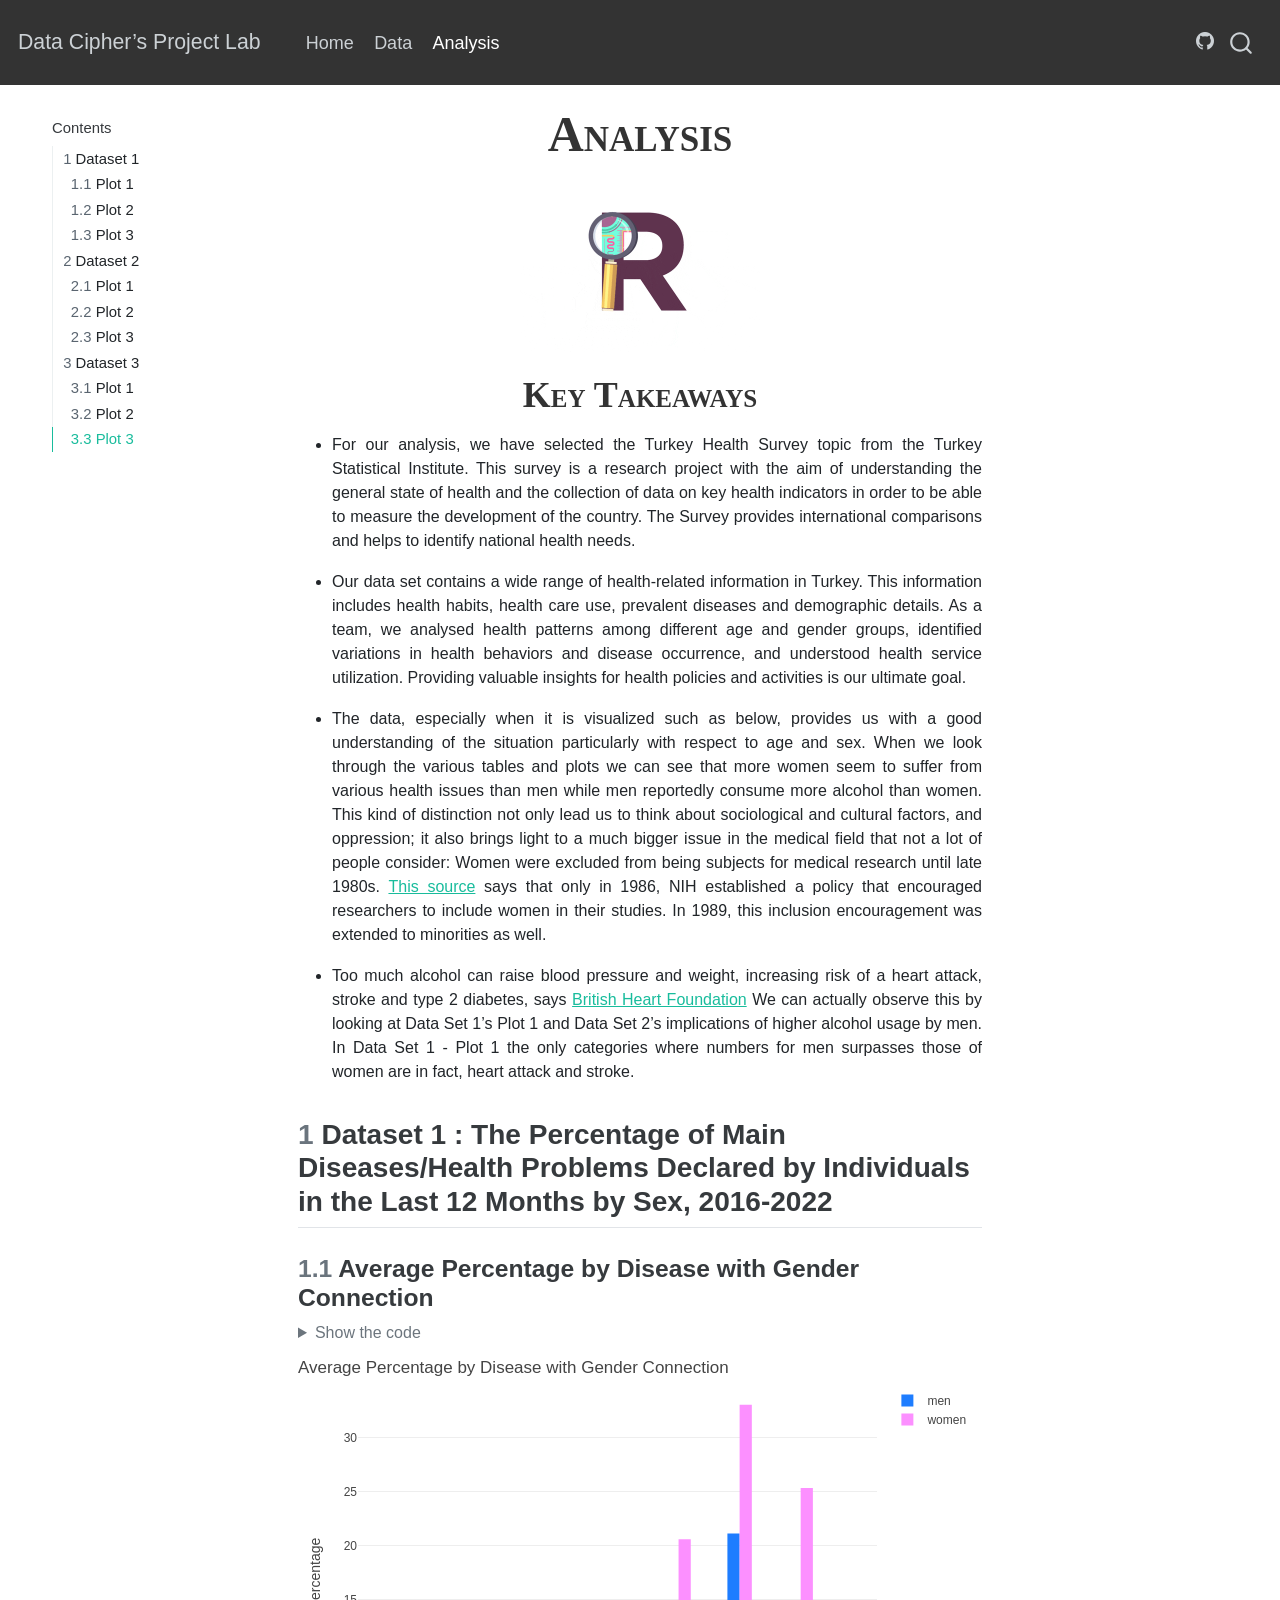
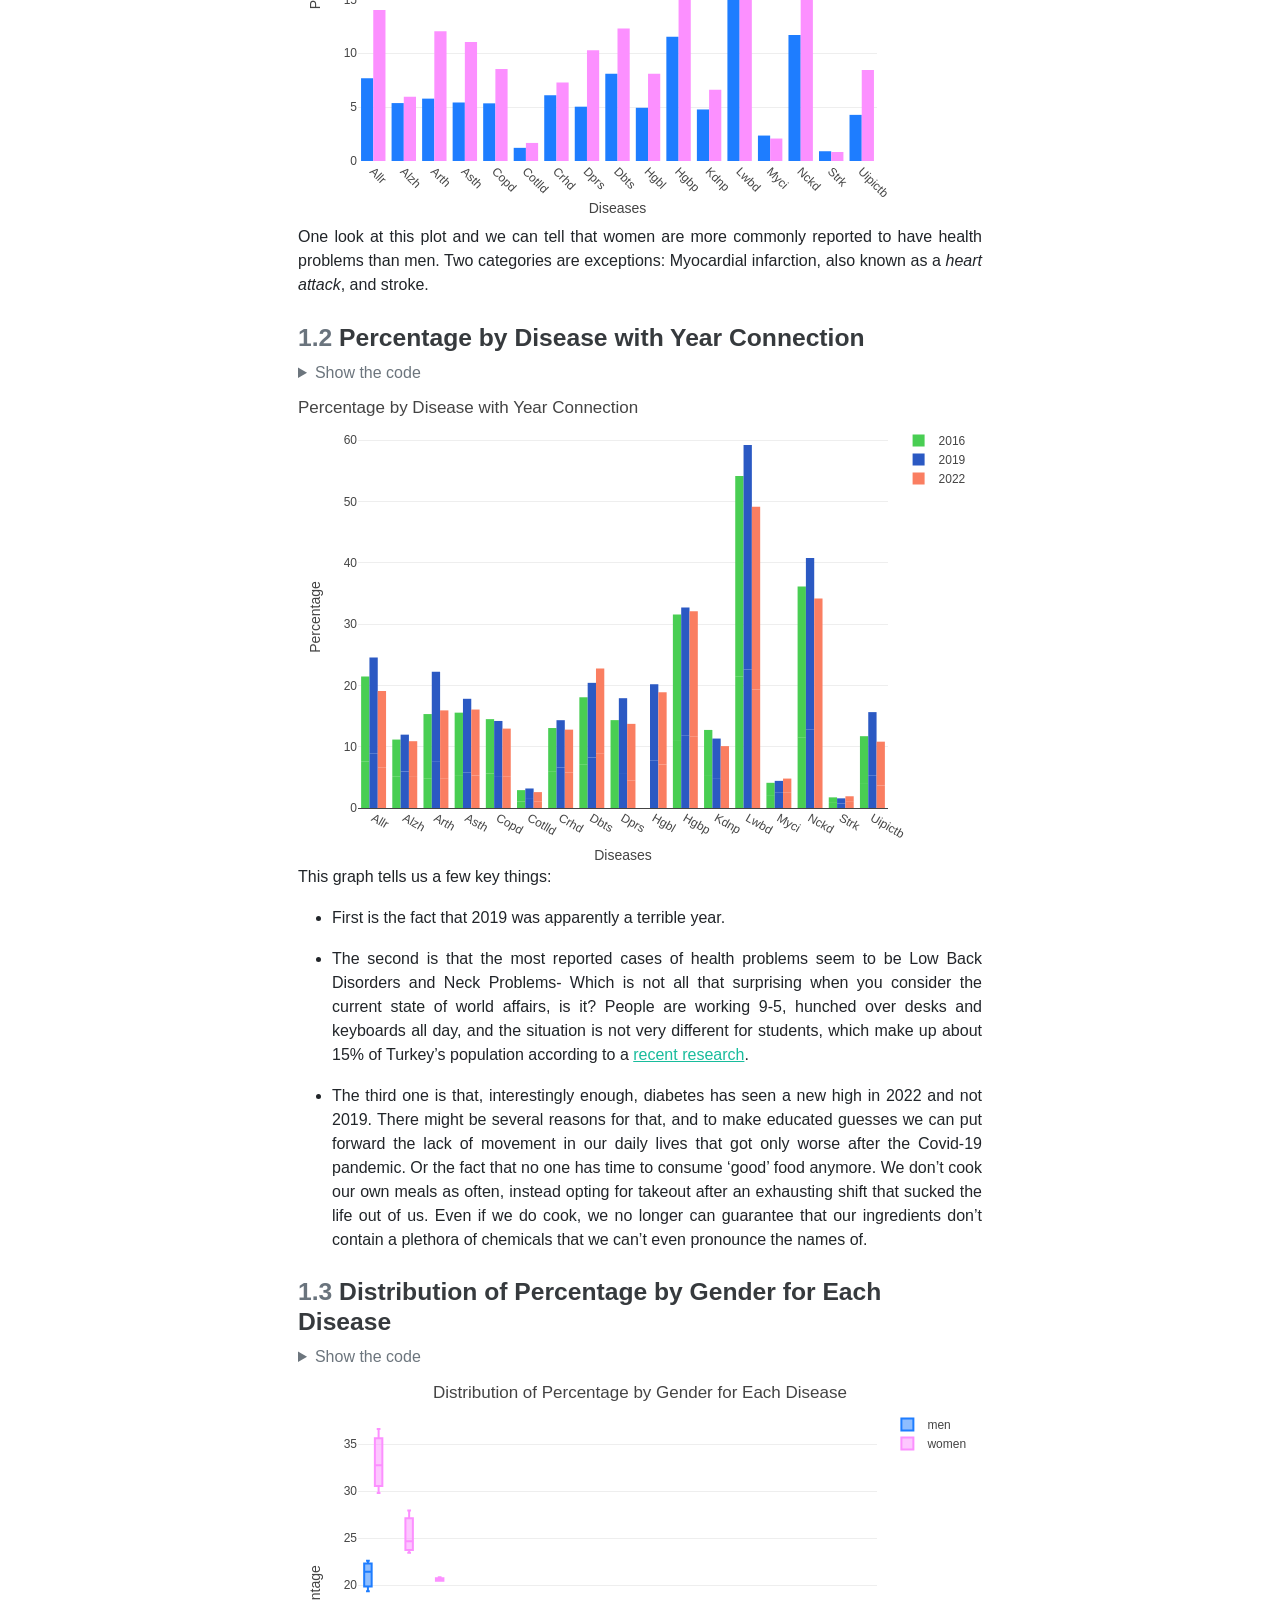
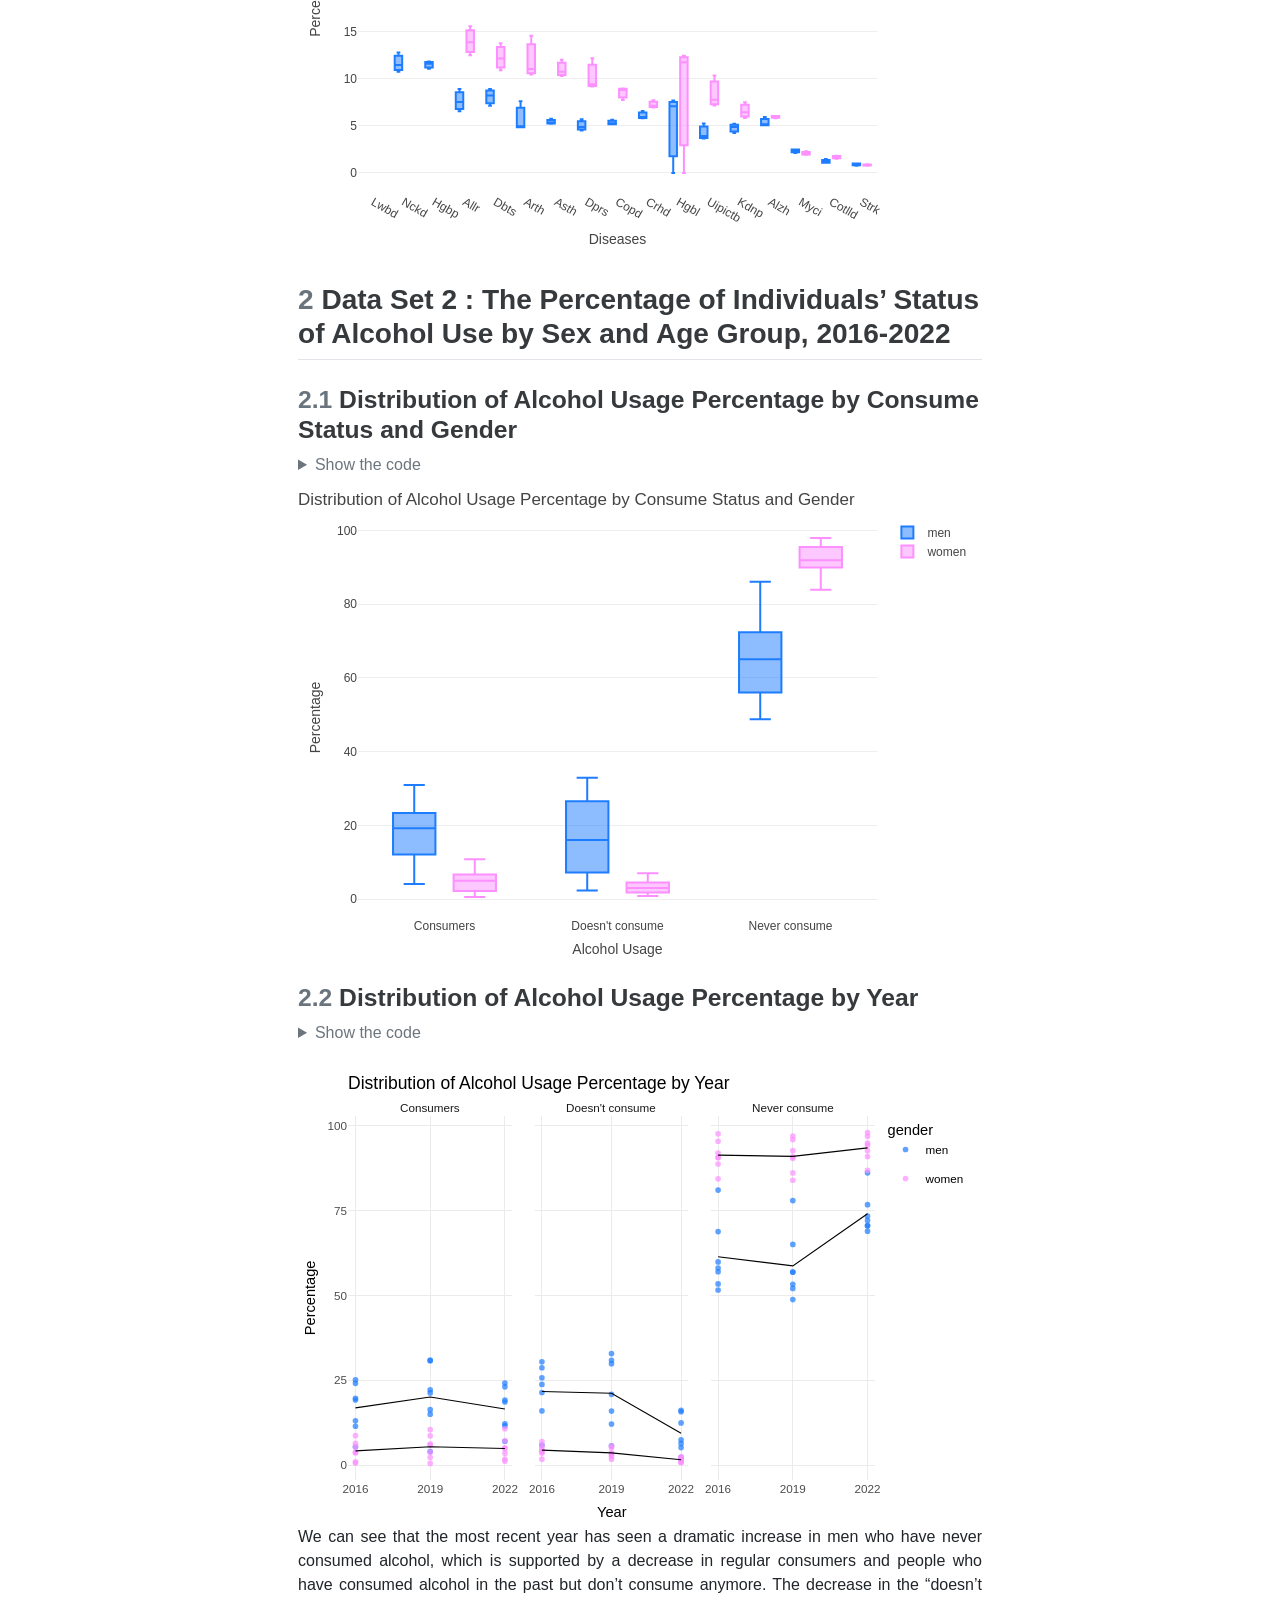
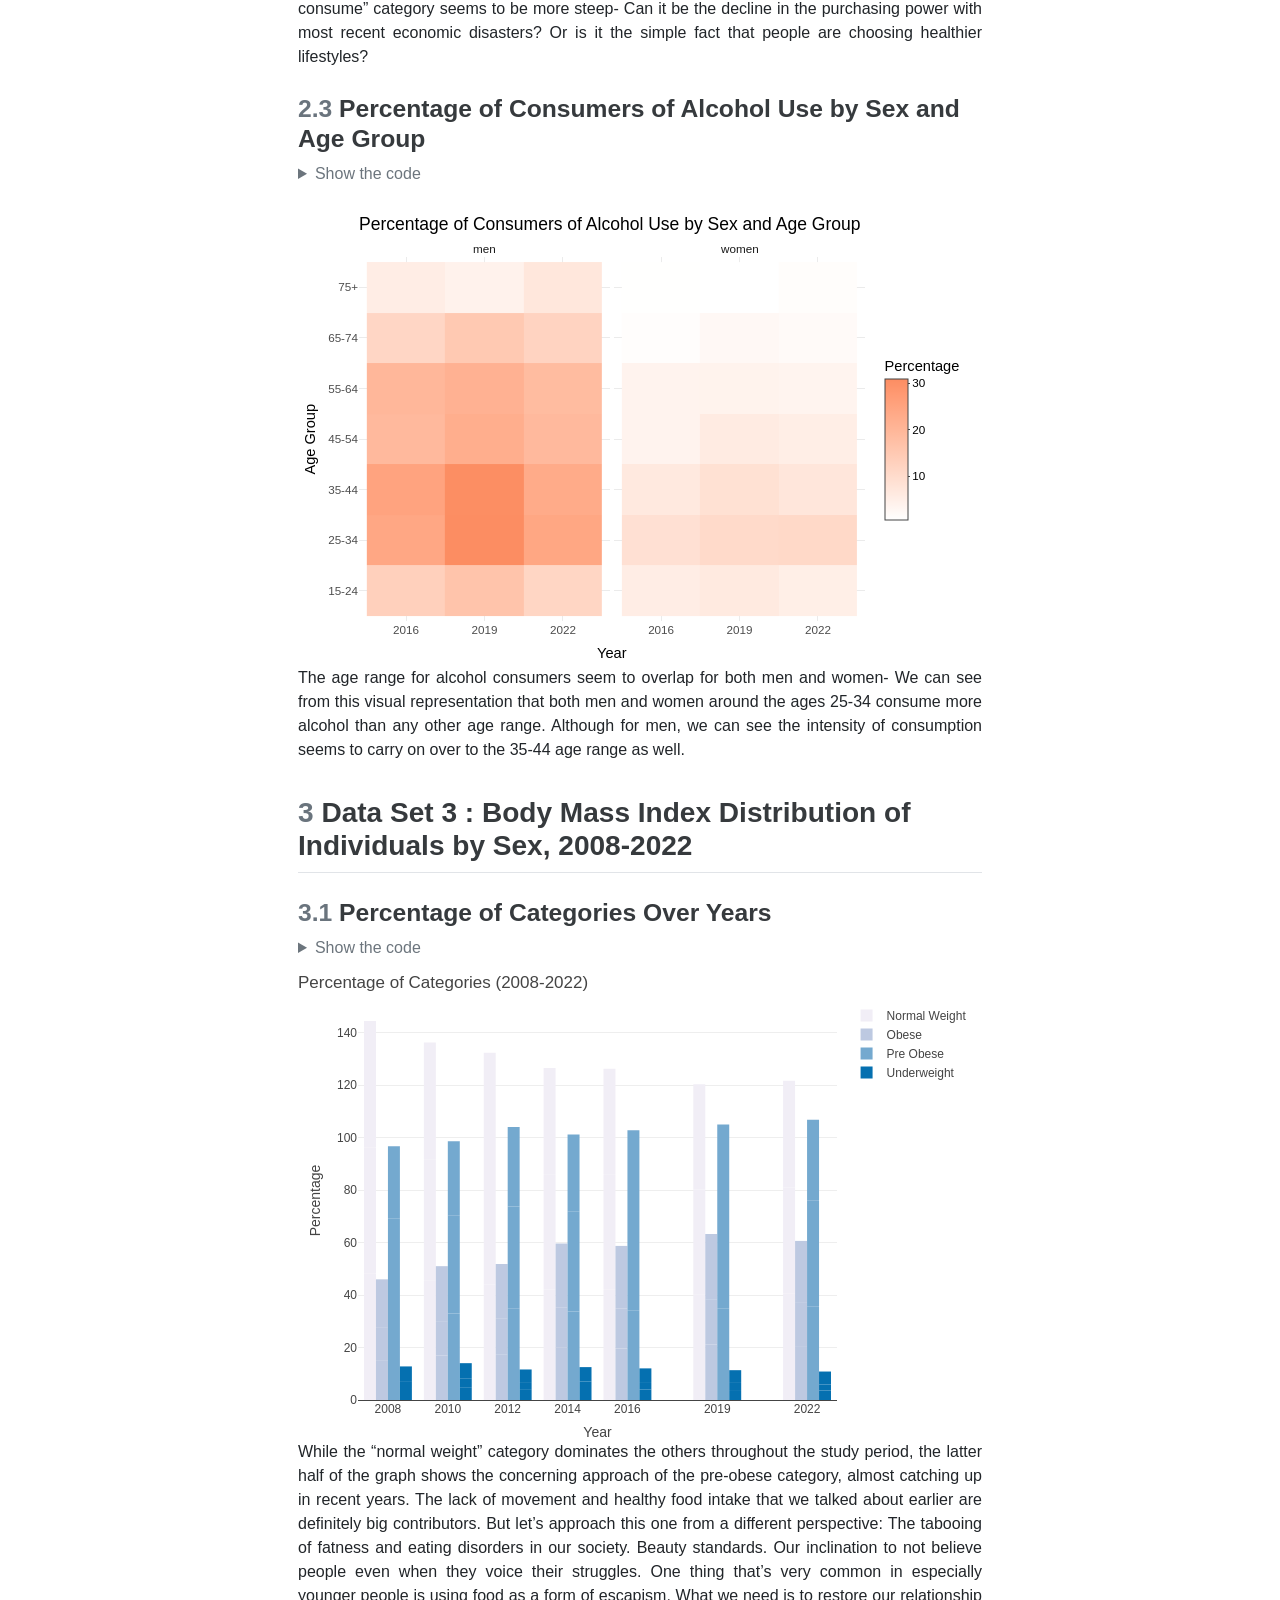
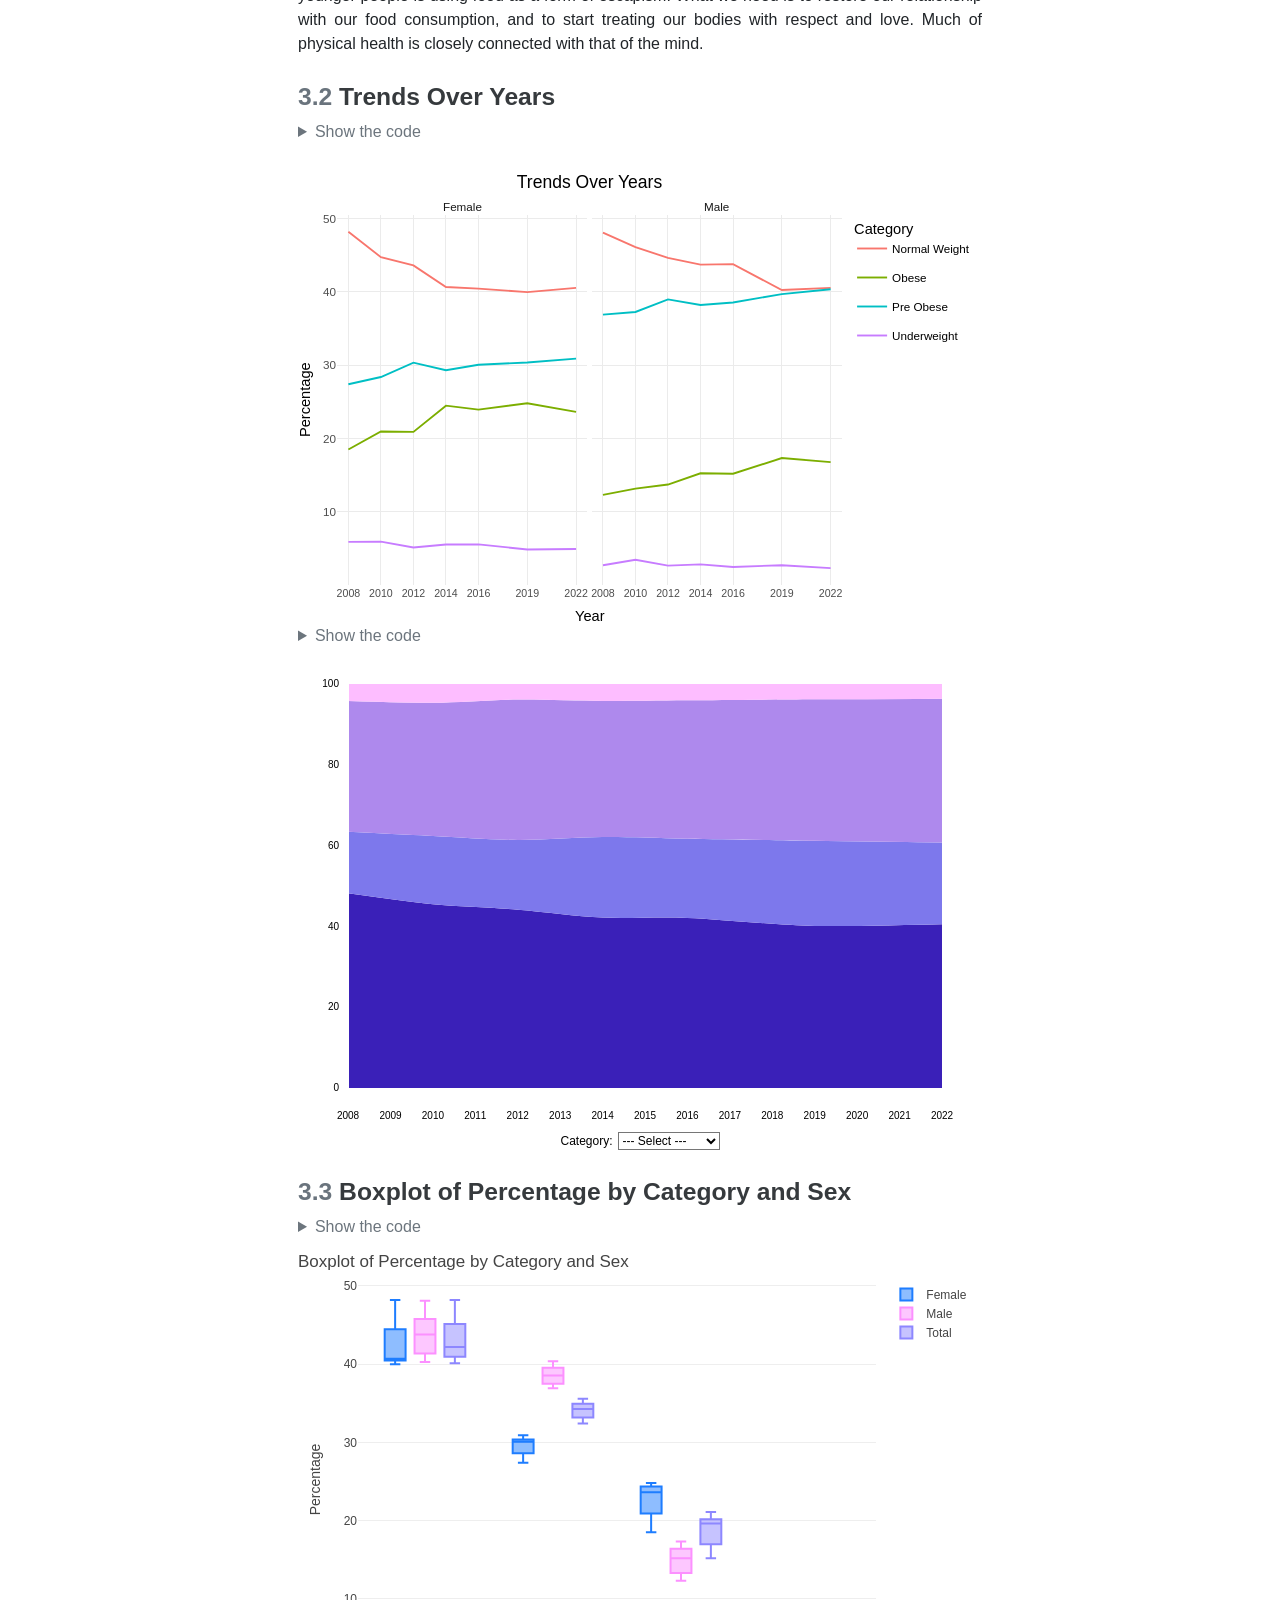
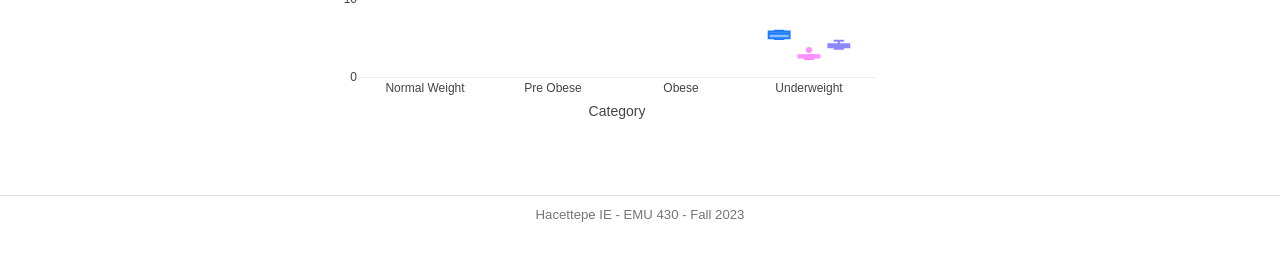
==== commit a8660bc0: "Merge branch 'master' of https://github.com/emu-hacettepe-analytics/emu430-fall2023-team-data_cipher" ====
--- a/docs/analysis.html
+++ b/docs/analysis.html
@@ -239,13 +239,13 @@
 <span id="cb1-19"><a href="#cb1-19" aria-hidden="true" tabindex="-1"></a>plot</span></code><button title="Copy to Clipboard" class="code-copy-button"><i class="bi"></i></button></pre></div>
 </details>
 <div class="cell-output-display">
-<div class="plotly html-widget html-fill-item" id="htmlwidget-c2df9d6ee1d92d2e3f87" style="width:100%;height:464px;"></div>
-<script type="application/json" data-for="htmlwidget-c2df9d6ee1d92d2e3f87">{"x":{"visdat":{"296c18246615":["function () ","plotlyVisDat"]},"cur_data":"296c18246615","attrs":{"296c18246615":{"x":{},"y":{},"color":{},"colors":["#1E7DFF","#FC90FF"],"alpha_stroke":1,"sizes":[10,100],"spans":[1,20],"type":"bar"}},"layout":{"margin":{"b":40,"l":60,"t":25,"r":10},"title":{"text":"Average Percentage by Disease with Gender Connection","x":0,"y":1},"xaxis":{"domain":[0,1],"automargin":true,"title":"Diseases","zeroline":false,"tickangle":45,"categoryorder":"trace","type":"category","categoryarray":["Allr","Alzh","Arth","Asth","Copd","Cotlld","Crhd","Dbts","Dprs","Hgbl","Hgbp","Kdnp","Lwbd","Myci","Nckd","Strk","Uipictb"]},"yaxis":{"domain":[0,1],"automargin":true,"title":"Percentage","zeroline":false},"hovermode":"closest","showlegend":true},"source":"A","config":{"modeBarButtonsToAdd":["hoverclosest","hovercompare"],"showSendToCloud":false},"data":[{"x":["Allr","Alzh","Arth","Asth","Copd","Cotlld","Crhd","Dprs","Dbts","Hgbl","Hgbp","Kdnp","Lwbd","Myci","Nckd","Strk","Uipictb"],"y":[7.6779724364790409,5.3735703163394026,5.7861340508108352,5.4275524307911525,5.3487673130767153,1.2211441964735044,6.1027062144225388,5.0380604186408977,8.103265201840971,4.9368112027380731,11.5245198134687,4.7809546304106592,21.107182608504147,2.3602249481860236,11.684533032437804,0.90560624507417242,4.2804255594739535],"type":"bar","name":"men","marker":{"color":"rgba(30,125,255,1)","line":{"color":"rgba(30,125,255,1)"}},"textfont":{"color":"rgba(30,125,255,1)"},"error_y":{"color":"rgba(30,125,255,1)"},"error_x":{"color":"rgba(30,125,255,1)"},"xaxis":"x","yaxis":"y","frame":null},{"x":["Allr","Alzh","Arth","Asth","Copd","Cotlld","Crhd","Dprs","Dbts","Hgbl","Hgbp","Kdnp","Lwbd","Myci","Nckd","Strk","Uipictb"],"y":[14.013354177019723,5.9661781636778537,12.036993765963658,11.045274753893148,8.5300229406048889,1.6750226626665816,7.2785837708678409,10.282917184487278,12.301164289146438,8.0835690134560902,20.579644953340797,6.6018280674777809,33.049019195086963,2.0844825219114096,25.337287795368688,0.83531329571133883,8.4416502158828646],"type":"bar","name":"women","marker":{"color":"rgba(252,144,255,1)","line":{"color":"rgba(252,144,255,1)"}},"textfont":{"color":"rgba(252,144,255,1)"},"error_y":{"color":"rgba(252,144,255,1)"},"error_x":{"color":"rgba(252,144,255,1)"},"xaxis":"x","yaxis":"y","frame":null}],"highlight":{"on":"plotly_click","persistent":false,"dynamic":false,"selectize":false,"opacityDim":0.20000000000000001,"selected":{"opacity":1},"debounce":0},"shinyEvents":["plotly_hover","plotly_click","plotly_selected","plotly_relayout","plotly_brushed","plotly_brushing","plotly_clickannotation","plotly_doubleclick","plotly_deselect","plotly_afterplot","plotly_sunburstclick"],"base_url":"https://plot.ly"},"evals":[],"jsHooks":[]}</script>
-</div>
-</div>
-<blockquote class="blockquote">
+<div class="plotly html-widget html-fill-item" id="htmlwidget-a31e6e094c6ef3e154cc" style="width:100%;height:464px;"></div>
+<script type="application/json" data-for="htmlwidget-a31e6e094c6ef3e154cc">{"x":{"visdat":{"4240397752d7":["function () ","plotlyVisDat"]},"cur_data":"4240397752d7","attrs":{"4240397752d7":{"x":{},"y":{},"color":{},"colors":["#1E7DFF","#FC90FF"],"alpha_stroke":1,"sizes":[10,100],"spans":[1,20],"type":"bar"}},"layout":{"margin":{"b":40,"l":60,"t":25,"r":10},"title":{"text":"Average Percentage by Disease with Gender Connection","x":0,"y":1},"xaxis":{"domain":[0,1],"automargin":true,"title":"Diseases","zeroline":false,"tickangle":45,"categoryorder":"trace","type":"category","categoryarray":["Allr","Alzh","Arth","Asth","Copd","Cotlld","Crhd","Dbts","Dprs","Hgbl","Hgbp","Kdnp","Lwbd","Myci","Nckd","Strk","Uipictb"]},"yaxis":{"domain":[0,1],"automargin":true,"title":"Percentage","zeroline":false},"hovermode":"closest","showlegend":true},"source":"A","config":{"modeBarButtonsToAdd":["hoverclosest","hovercompare"],"showSendToCloud":false},"data":[{"x":["Allr","Alzh","Arth","Asth","Copd","Cotlld","Crhd","Dprs","Dbts","Hgbl","Hgbp","Kdnp","Lwbd","Myci","Nckd","Strk","Uipictb"],"y":[7.6779724364790409,5.3735703163394026,5.7861340508108352,5.4275524307911525,5.3487673130767153,1.2211441964735044,6.1027062144225388,5.0380604186408977,8.103265201840971,4.9368112027380731,11.5245198134687,4.7809546304106592,21.107182608504147,2.3602249481860236,11.684533032437804,0.90560624507417242,4.2804255594739535],"type":"bar","name":"men","marker":{"color":"rgba(30,125,255,1)","line":{"color":"rgba(30,125,255,1)"}},"textfont":{"color":"rgba(30,125,255,1)"},"error_y":{"color":"rgba(30,125,255,1)"},"error_x":{"color":"rgba(30,125,255,1)"},"xaxis":"x","yaxis":"y","frame":null},{"x":["Allr","Alzh","Arth","Asth","Copd","Cotlld","Crhd","Dprs","Dbts","Hgbl","Hgbp","Kdnp","Lwbd","Myci","Nckd","Strk","Uipictb"],"y":[14.013354177019723,5.9661781636778537,12.036993765963658,11.045274753893148,8.5300229406048889,1.6750226626665816,7.2785837708678409,10.282917184487278,12.301164289146438,8.0835690134560902,20.579644953340797,6.6018280674777809,33.049019195086963,2.0844825219114096,25.337287795368688,0.83531329571133883,8.4416502158828646],"type":"bar","name":"women","marker":{"color":"rgba(252,144,255,1)","line":{"color":"rgba(252,144,255,1)"}},"textfont":{"color":"rgba(252,144,255,1)"},"error_y":{"color":"rgba(252,144,255,1)"},"error_x":{"color":"rgba(252,144,255,1)"},"xaxis":"x","yaxis":"y","frame":null}],"highlight":{"on":"plotly_click","persistent":false,"dynamic":false,"selectize":false,"opacityDim":0.20000000000000001,"selected":{"opacity":1},"debounce":0},"shinyEvents":["plotly_hover","plotly_click","plotly_selected","plotly_relayout","plotly_brushed","plotly_brushing","plotly_clickannotation","plotly_doubleclick","plotly_deselect","plotly_afterplot","plotly_sunburstclick"],"base_url":"https://plot.ly"},"evals":[],"jsHooks":[]}</script>
+</div>
+</div>
+<div style="text-align: justify">
 <p>One look at this plot and we can tell that women are more commonly reported to have health problems than men. Two categories are exceptions: Myocardial infarction, also known as a <em>heart attack</em>, and stroke.</p>
-</blockquote>
+</div>
 </section>
 <section id="percentage-by-disease-with-year-connection" class="level3" data-toc-text="Plot 2" data-number="1.2">
 <h3 data-toc-text="Plot 2" data-number="1.2" class="anchored" data-anchor-id="percentage-by-disease-with-year-connection"><span class="header-section-number">1.2</span> Percentage by Disease with Year Connection</h3>
@@ -267,18 +267,18 @@
 <span id="cb2-13"><a href="#cb2-13" aria-hidden="true" tabindex="-1"></a>chart_12</span></code><button title="Copy to Clipboard" class="code-copy-button"><i class="bi"></i></button></pre></div>
 </details>
 <div class="cell-output-display">
-<div class="plotly html-widget html-fill-item" id="htmlwidget-8164f4533640546351b2" style="width:100%;height:464px;"></div>
-<script type="application/json" data-for="htmlwidget-8164f4533640546351b2">{"x":{"visdat":{"296c30ef31e3":["function () ","plotlyVisDat"]},"cur_data":"296c30ef31e3","attrs":{"296c30ef31e3":{"x":{},"y":{},"color":{},"colors":["#49CE53","#2B59C3","#FA7E61"],"alpha_stroke":1,"sizes":[10,100],"spans":[1,20],"type":"bar"}},"layout":{"margin":{"b":40,"l":60,"t":25,"r":10},"title":{"text":"Percentage by Disease with Year Connection","x":0,"y":1},"xaxis":{"domain":[0,1],"automargin":true,"title":"Diseases","type":"category","categoryorder":"array","categoryarray":["Allr","Alzh","Arth","Asth","Copd","Cotlld","Crhd","Dbts","Dprs","Hgbl","Hgbp","Kdnp","Lwbd","Myci","Nckd","Strk","Uipictb"]},"yaxis":{"domain":[0,1],"automargin":true,"title":"Percentage"},"hovermode":"closest","showlegend":true},"source":"A","config":{"modeBarButtonsToAdd":["hoverclosest","hovercompare"],"showSendToCloud":false},"data":[{"x":["Allr","Allr","Alzh","Alzh","Arth","Arth","Asth","Asth","Copd","Copd","Cotlld","Cotlld","Crhd","Crhd","Dprs","Dprs","Dbts","Dbts","Hgbl","Hgbl","Hgbp","Hgbp","Kdnp","Kdnp","Myci","Myci","Nckd","Nckd","Strk","Strk","Uipictb","Uipictb","Lwbd","Lwbd"],"y":[7.5405907316304335,13.90024550995577,5.0956861842644736,6.0655934898177071,4.8583613280283595,10.462408090340206,5.2344601627083343,10.316175126689545,5.6581225980106504,8.8341913587351737,1.0929407289891158,1.8208926122559466,5.8989576926295459,7.1431950426040292,4.8917359673190166,9.4407729932995537,7.1418795380343791,10.916818965812491,0,0,11.083737024019969,20.471834686819612,5.2254579153229521,7.507322857191963,2.1051780195948262,2.004608067001632,11.473857962971559,24.64700244221444,0.96268774764124032,0.77190709576156979,3.9222097238349551,7.7890004381493085,21.403870359647737,32.751858380323867],"type":"bar","name":"2016","marker":{"color":"rgba(73,206,83,1)","line":{"color":"rgba(73,206,83,1)"}},"textfont":{"color":"rgba(73,206,83,1)"},"error_y":{"color":"rgba(73,206,83,1)"},"error_x":{"color":"rgba(73,206,83,1)"},"xaxis":"x","yaxis":"y","frame":null},{"x":["Allr","Allr","Alzh","Alzh","Arth","Arth","Asth","Asth","Copd","Copd","Cotlld","Cotlld","Crhd","Crhd","Dprs","Dprs","Dbts","Dbts","Hgbl","Hgbl","Hgbp","Hgbp","Kdnp","Kdnp","Myci","Myci","Nckd","Nckd","Strk","Strk","Uipictb","Uipictb","Lwbd","Lwbd"],"y":[8.926596937477143,15.621690956978505,5.955258175231009,6.008264401571866,7.6369456060174947,14.591047859311281,5.7591128228014483,12.051521634128072,5.20806800961532,8.9869934022360507,1.4776752112324729,1.7051297368176912,6.5888899894327349,7.732646962014039,5.7036957945003728,12.204514763443914,8.2318333903577035,12.180856118197356,7.7063226883459182,12.478487075945148,11.866926961143056,20.814122543063611,4.8759315956880895,6.4482990276604824,2.4845709728617318,1.9404164367068524,12.816394200945908,27.942146894581317,0.74958961299222338,0.82627497848858789,5.265234696885404,10.372254263563597,22.589058103467885,36.596699275532579],"type":"bar","name":"2019","marker":{"color":"rgba(43,89,195,1)","line":{"color":"rgba(43,89,195,1)"}},"textfont":{"color":"rgba(43,89,195,1)"},"error_y":{"color":"rgba(43,89,195,1)"},"error_x":{"color":"rgba(43,89,195,1)"},"xaxis":"x","yaxis":"y","frame":null},{"x":["Allr","Allr","Alzh","Alzh","Arth","Arth","Asth","Asth","Copd","Copd","Cotlld","Cotlld","Crhd","Crhd","Dprs","Dprs","Dbts","Dbts","Hgbl","Hgbl","Hgbp","Hgbp","Kdnp","Kdnp","Myci","Myci","Nckd","Nckd","Strk","Strk","Uipictb","Uipictb","Lwbd","Lwbd"],"y":[6.5667296403295454,12.518126064124896,5.0697665895227262,5.824676599643988,4.8630952183866514,11.057525348239485,5.2890843068636748,10.768127500861825,5.1801113316041754,7.7688840608434422,1.0928166491989246,1.4990456389261073,5.8202709612053365,6.9599093079854555,4.5187494941033028,9.2034637967183688,8.9360826771308286,13.80581778342947,7.1041109198683019,11.772219964423121,11.622895455243073,20.45297763013917,4.2414743802209349,5.8498623175808975,2.4909258521015132,2.3084230620257449,10.763346933395946,23.422714049310308,1.0045413745890537,0.90775781288385882,3.6538322577015006,7.1636959459356886,19.328619362396815,29.798499929404436],"type":"bar","name":"2022","marker":{"color":"rgba(250,126,97,1)","line":{"color":"rgba(250,126,97,1)"}},"textfont":{"color":"rgba(250,126,97,1)"},"error_y":{"color":"rgba(250,126,97,1)"},"error_x":{"color":"rgba(250,126,97,1)"},"xaxis":"x","yaxis":"y","frame":null}],"highlight":{"on":"plotly_click","persistent":false,"dynamic":false,"selectize":false,"opacityDim":0.20000000000000001,"selected":{"opacity":1},"debounce":0},"shinyEvents":["plotly_hover","plotly_click","plotly_selected","plotly_relayout","plotly_brushed","plotly_brushing","plotly_clickannotation","plotly_doubleclick","plotly_deselect","plotly_afterplot","plotly_sunburstclick"],"base_url":"https://plot.ly"},"evals":[],"jsHooks":[]}</script>
-</div>
-</div>
-<blockquote class="blockquote">
+<div class="plotly html-widget html-fill-item" id="htmlwidget-e678257e1872988370eb" style="width:100%;height:464px;"></div>
+<script type="application/json" data-for="htmlwidget-e678257e1872988370eb">{"x":{"visdat":{"42405c0da9":["function () ","plotlyVisDat"]},"cur_data":"42405c0da9","attrs":{"42405c0da9":{"x":{},"y":{},"color":{},"colors":["#49CE53","#2B59C3","#FA7E61"],"alpha_stroke":1,"sizes":[10,100],"spans":[1,20],"type":"bar"}},"layout":{"margin":{"b":40,"l":60,"t":25,"r":10},"title":{"text":"Percentage by Disease with Year Connection","x":0,"y":1},"xaxis":{"domain":[0,1],"automargin":true,"title":"Diseases","type":"category","categoryorder":"array","categoryarray":["Allr","Alzh","Arth","Asth","Copd","Cotlld","Crhd","Dbts","Dprs","Hgbl","Hgbp","Kdnp","Lwbd","Myci","Nckd","Strk","Uipictb"]},"yaxis":{"domain":[0,1],"automargin":true,"title":"Percentage"},"hovermode":"closest","showlegend":true},"source":"A","config":{"modeBarButtonsToAdd":["hoverclosest","hovercompare"],"showSendToCloud":false},"data":[{"x":["Allr","Allr","Alzh","Alzh","Arth","Arth","Asth","Asth","Copd","Copd","Cotlld","Cotlld","Crhd","Crhd","Dprs","Dprs","Dbts","Dbts","Hgbl","Hgbl","Hgbp","Hgbp","Kdnp","Kdnp","Myci","Myci","Nckd","Nckd","Strk","Strk","Uipictb","Uipictb","Lwbd","Lwbd"],"y":[7.5405907316304335,13.90024550995577,5.0956861842644736,6.0655934898177071,4.8583613280283595,10.462408090340206,5.2344601627083343,10.316175126689545,5.6581225980106504,8.8341913587351737,1.0929407289891158,1.8208926122559466,5.8989576926295459,7.1431950426040292,4.8917359673190166,9.4407729932995537,7.1418795380343791,10.916818965812491,0,0,11.083737024019969,20.471834686819612,5.2254579153229521,7.507322857191963,2.1051780195948262,2.004608067001632,11.473857962971559,24.64700244221444,0.96268774764124032,0.77190709576156979,3.9222097238349551,7.7890004381493085,21.403870359647737,32.751858380323867],"type":"bar","name":"2016","marker":{"color":"rgba(73,206,83,1)","line":{"color":"rgba(73,206,83,1)"}},"textfont":{"color":"rgba(73,206,83,1)"},"error_y":{"color":"rgba(73,206,83,1)"},"error_x":{"color":"rgba(73,206,83,1)"},"xaxis":"x","yaxis":"y","frame":null},{"x":["Allr","Allr","Alzh","Alzh","Arth","Arth","Asth","Asth","Copd","Copd","Cotlld","Cotlld","Crhd","Crhd","Dprs","Dprs","Dbts","Dbts","Hgbl","Hgbl","Hgbp","Hgbp","Kdnp","Kdnp","Myci","Myci","Nckd","Nckd","Strk","Strk","Uipictb","Uipictb","Lwbd","Lwbd"],"y":[8.926596937477143,15.621690956978505,5.955258175231009,6.008264401571866,7.6369456060174947,14.591047859311281,5.7591128228014483,12.051521634128072,5.20806800961532,8.9869934022360507,1.4776752112324729,1.7051297368176912,6.5888899894327349,7.732646962014039,5.7036957945003728,12.204514763443914,8.2318333903577035,12.180856118197356,7.7063226883459182,12.478487075945148,11.866926961143056,20.814122543063611,4.8759315956880895,6.4482990276604824,2.4845709728617318,1.9404164367068524,12.816394200945908,27.942146894581317,0.74958961299222338,0.82627497848858789,5.265234696885404,10.372254263563597,22.589058103467885,36.596699275532579],"type":"bar","name":"2019","marker":{"color":"rgba(43,89,195,1)","line":{"color":"rgba(43,89,195,1)"}},"textfont":{"color":"rgba(43,89,195,1)"},"error_y":{"color":"rgba(43,89,195,1)"},"error_x":{"color":"rgba(43,89,195,1)"},"xaxis":"x","yaxis":"y","frame":null},{"x":["Allr","Allr","Alzh","Alzh","Arth","Arth","Asth","Asth","Copd","Copd","Cotlld","Cotlld","Crhd","Crhd","Dprs","Dprs","Dbts","Dbts","Hgbl","Hgbl","Hgbp","Hgbp","Kdnp","Kdnp","Myci","Myci","Nckd","Nckd","Strk","Strk","Uipictb","Uipictb","Lwbd","Lwbd"],"y":[6.5667296403295454,12.518126064124896,5.0697665895227262,5.824676599643988,4.8630952183866514,11.057525348239485,5.2890843068636748,10.768127500861825,5.1801113316041754,7.7688840608434422,1.0928166491989246,1.4990456389261073,5.8202709612053365,6.9599093079854555,4.5187494941033028,9.2034637967183688,8.9360826771308286,13.80581778342947,7.1041109198683019,11.772219964423121,11.622895455243073,20.45297763013917,4.2414743802209349,5.8498623175808975,2.4909258521015132,2.3084230620257449,10.763346933395946,23.422714049310308,1.0045413745890537,0.90775781288385882,3.6538322577015006,7.1636959459356886,19.328619362396815,29.798499929404436],"type":"bar","name":"2022","marker":{"color":"rgba(250,126,97,1)","line":{"color":"rgba(250,126,97,1)"}},"textfont":{"color":"rgba(250,126,97,1)"},"error_y":{"color":"rgba(250,126,97,1)"},"error_x":{"color":"rgba(250,126,97,1)"},"xaxis":"x","yaxis":"y","frame":null}],"highlight":{"on":"plotly_click","persistent":false,"dynamic":false,"selectize":false,"opacityDim":0.20000000000000001,"selected":{"opacity":1},"debounce":0},"shinyEvents":["plotly_hover","plotly_click","plotly_selected","plotly_relayout","plotly_brushed","plotly_brushing","plotly_clickannotation","plotly_doubleclick","plotly_deselect","plotly_afterplot","plotly_sunburstclick"],"base_url":"https://plot.ly"},"evals":[],"jsHooks":[]}</script>
+</div>
+</div>
+<div style="text-align: justify">
 <p>This graph tells us a few key things:</p>
-</blockquote>
 <ul>
 <li><p>First is the fact that 2019 was apparently a terrible year.</p></li>
 <li><p>The second is that the most reported cases of health problems seem to be Low Back Disorders and Neck Problems- Which is not all that surprising when you consider the current state of world affairs, is it? People are working 9-5, hunched over desks and keyboards all day, and the situation is not very different for students, which make up about 15% of Turkey’s population according to a <a href="https://data.tuik.gov.tr/Bulten/Index?p=Istatistiklerle-Genclik-2022-49670">recent research</a>.</p></li>
 <li><p>The third one is that, interestingly enough, diabetes has seen a new high in 2022 and not 2019. There might be several reasons for that, and to make educated guesses we can put forward the lack of movement in our daily lives that got only worse after the Covid-19 pandemic. Or the fact that no one has time to consume ‘good’ food anymore. We don’t cook our own meals as often, instead opting for takeout after an exhausting shift that sucked the life out of us. Even if we do cook, we no longer can guarantee that our ingredients don’t contain a plethora of chemicals that we can’t even pronounce the names of.</p></li>
 </ul>
+</div>
 </section>
 <section id="distribution-of-percentage-by-gender-for-each-disease" class="level3" data-toc-text="Plot 3" data-number="1.3">
 <h3 data-toc-text="Plot 3" data-number="1.3" class="anchored" data-anchor-id="distribution-of-percentage-by-gender-for-each-disease"><span class="header-section-number">1.3</span> Distribution of Percentage by Gender for Each Disease</h3>
@@ -301,8 +301,8 @@
 <span id="cb3-14"><a href="#cb3-14" aria-hidden="true" tabindex="-1"></a>box_13</span></code><button title="Copy to Clipboard" class="code-copy-button"><i class="bi"></i></button></pre></div>
 </details>
 <div class="cell-output-display">
-<div class="plotly html-widget html-fill-item" id="htmlwidget-daf9c22f34d9c1560afd" style="width:100%;height:464px;"></div>
-<script type="application/json" data-for="htmlwidget-daf9c22f34d9c1560afd">{"x":{"visdat":{"296c18ff275a":["function () ","plotlyVisDat"]},"cur_data":"296c18ff275a","attrs":{"296c18ff275a":{"x":{},"y":{},"color":{},"colors":["#1E7DFF","#FC90FF"],"alpha_stroke":1,"sizes":[10,100],"spans":[1,20],"type":"box"}},"layout":{"margin":{"b":40,"l":60,"t":25,"r":10},"boxmode":"group","title":"Distribution of Percentage by Gender for Each Disease","xaxis":{"domain":[0,1],"automargin":true,"title":"Diseases","zeroline":false,"type":"category","categoryorder":"array","categoryarray":["Lwbd","Nckd","Hgbp","Allr","Dbts","Arth","Asth","Dprs","Copd","Crhd","Hgbl","Uipictb","Kdnp","Alzh","Myci","Cotlld","Strk"]},"yaxis":{"domain":[0,1],"automargin":true,"title":"Percentage","zeroline":false},"hovermode":"closest","showlegend":true},"source":"A","config":{"modeBarButtonsToAdd":["hoverclosest","hovercompare"],"showSendToCloud":false},"data":[{"fillcolor":"rgba(30,125,255,0.5)","x":["Allr","Allr","Allr","Alzh","Alzh","Alzh","Arth","Arth","Arth","Asth","Asth","Asth","Copd","Copd","Copd","Cotlld","Cotlld","Cotlld","Crhd","Crhd","Crhd","Dprs","Dprs","Dprs","Dbts","Dbts","Dbts","Hgbl","Hgbl","Hgbl","Hgbp","Hgbp","Hgbp","Kdnp","Kdnp","Kdnp","Myci","Myci","Myci","Nckd","Nckd","Nckd","Strk","Strk","Strk","Uipictb","Uipictb","Uipictb","Lwbd","Lwbd","Lwbd"],"y":[7.5405907316304335,8.926596937477143,6.5667296403295454,5.0956861842644736,5.955258175231009,5.0697665895227262,4.8583613280283595,7.6369456060174947,4.8630952183866514,5.2344601627083343,5.7591128228014483,5.2890843068636748,5.6581225980106504,5.20806800961532,5.1801113316041754,1.0929407289891158,1.4776752112324729,1.0928166491989246,5.8989576926295459,6.5888899894327349,5.8202709612053365,4.8917359673190166,5.7036957945003728,4.5187494941033028,7.1418795380343791,8.2318333903577035,8.9360826771308286,0,7.7063226883459182,7.1041109198683019,11.083737024019969,11.866926961143056,11.622895455243073,5.2254579153229521,4.8759315956880895,4.2414743802209349,2.1051780195948262,2.4845709728617318,2.4909258521015132,11.473857962971559,12.816394200945908,10.763346933395946,0.96268774764124032,0.74958961299222338,1.0045413745890537,3.9222097238349551,5.265234696885404,3.6538322577015006,21.403870359647737,22.589058103467885,19.328619362396815],"type":"box","name":"men","marker":{"color":"rgba(30,125,255,1)","line":{"color":"rgba(30,125,255,1)"}},"line":{"color":"rgba(30,125,255,1)"},"xaxis":"x","yaxis":"y","frame":null},{"fillcolor":"rgba(252,144,255,0.5)","x":["Allr","Allr","Allr","Alzh","Alzh","Alzh","Arth","Arth","Arth","Asth","Asth","Asth","Copd","Copd","Copd","Cotlld","Cotlld","Cotlld","Crhd","Crhd","Crhd","Dprs","Dprs","Dprs","Dbts","Dbts","Dbts","Hgbl","Hgbl","Hgbl","Hgbp","Hgbp","Hgbp","Kdnp","Kdnp","Kdnp","Myci","Myci","Myci","Nckd","Nckd","Nckd","Strk","Strk","Strk","Uipictb","Uipictb","Uipictb","Lwbd","Lwbd","Lwbd"],"y":[13.90024550995577,15.621690956978505,12.518126064124896,6.0655934898177071,6.008264401571866,5.824676599643988,10.462408090340206,14.591047859311281,11.057525348239485,10.316175126689545,12.051521634128072,10.768127500861825,8.8341913587351737,8.9869934022360507,7.7688840608434422,1.8208926122559466,1.7051297368176912,1.4990456389261073,7.1431950426040292,7.732646962014039,6.9599093079854555,9.4407729932995537,12.204514763443914,9.2034637967183688,10.916818965812491,12.180856118197356,13.80581778342947,0,12.478487075945148,11.772219964423121,20.471834686819612,20.814122543063611,20.45297763013917,7.507322857191963,6.4482990276604824,5.8498623175808975,2.004608067001632,1.9404164367068524,2.3084230620257449,24.64700244221444,27.942146894581317,23.422714049310308,0.77190709576156979,0.82627497848858789,0.90775781288385882,7.7890004381493085,10.372254263563597,7.1636959459356886,32.751858380323867,36.596699275532579,29.798499929404436],"type":"box","name":"women","marker":{"color":"rgba(252,144,255,1)","line":{"color":"rgba(252,144,255,1)"}},"line":{"color":"rgba(252,144,255,1)"},"xaxis":"x","yaxis":"y","frame":null}],"highlight":{"on":"plotly_click","persistent":false,"dynamic":false,"selectize":false,"opacityDim":0.20000000000000001,"selected":{"opacity":1},"debounce":0},"shinyEvents":["plotly_hover","plotly_click","plotly_selected","plotly_relayout","plotly_brushed","plotly_brushing","plotly_clickannotation","plotly_doubleclick","plotly_deselect","plotly_afterplot","plotly_sunburstclick"],"base_url":"https://plot.ly"},"evals":[],"jsHooks":[]}</script>
+<div class="plotly html-widget html-fill-item" id="htmlwidget-2b13c80d17b1e2dac7d2" style="width:100%;height:464px;"></div>
+<script type="application/json" data-for="htmlwidget-2b13c80d17b1e2dac7d2">{"x":{"visdat":{"42405f356022":["function () ","plotlyVisDat"]},"cur_data":"42405f356022","attrs":{"42405f356022":{"x":{},"y":{},"color":{},"colors":["#1E7DFF","#FC90FF"],"alpha_stroke":1,"sizes":[10,100],"spans":[1,20],"type":"box"}},"layout":{"margin":{"b":40,"l":60,"t":25,"r":10},"boxmode":"group","title":"Distribution of Percentage by Gender for Each Disease","xaxis":{"domain":[0,1],"automargin":true,"title":"Diseases","zeroline":false,"type":"category","categoryorder":"array","categoryarray":["Lwbd","Nckd","Hgbp","Allr","Dbts","Arth","Asth","Dprs","Copd","Crhd","Hgbl","Uipictb","Kdnp","Alzh","Myci","Cotlld","Strk"]},"yaxis":{"domain":[0,1],"automargin":true,"title":"Percentage","zeroline":false},"hovermode":"closest","showlegend":true},"source":"A","config":{"modeBarButtonsToAdd":["hoverclosest","hovercompare"],"showSendToCloud":false},"data":[{"fillcolor":"rgba(30,125,255,0.5)","x":["Allr","Allr","Allr","Alzh","Alzh","Alzh","Arth","Arth","Arth","Asth","Asth","Asth","Copd","Copd","Copd","Cotlld","Cotlld","Cotlld","Crhd","Crhd","Crhd","Dprs","Dprs","Dprs","Dbts","Dbts","Dbts","Hgbl","Hgbl","Hgbl","Hgbp","Hgbp","Hgbp","Kdnp","Kdnp","Kdnp","Myci","Myci","Myci","Nckd","Nckd","Nckd","Strk","Strk","Strk","Uipictb","Uipictb","Uipictb","Lwbd","Lwbd","Lwbd"],"y":[7.5405907316304335,8.926596937477143,6.5667296403295454,5.0956861842644736,5.955258175231009,5.0697665895227262,4.8583613280283595,7.6369456060174947,4.8630952183866514,5.2344601627083343,5.7591128228014483,5.2890843068636748,5.6581225980106504,5.20806800961532,5.1801113316041754,1.0929407289891158,1.4776752112324729,1.0928166491989246,5.8989576926295459,6.5888899894327349,5.8202709612053365,4.8917359673190166,5.7036957945003728,4.5187494941033028,7.1418795380343791,8.2318333903577035,8.9360826771308286,0,7.7063226883459182,7.1041109198683019,11.083737024019969,11.866926961143056,11.622895455243073,5.2254579153229521,4.8759315956880895,4.2414743802209349,2.1051780195948262,2.4845709728617318,2.4909258521015132,11.473857962971559,12.816394200945908,10.763346933395946,0.96268774764124032,0.74958961299222338,1.0045413745890537,3.9222097238349551,5.265234696885404,3.6538322577015006,21.403870359647737,22.589058103467885,19.328619362396815],"type":"box","name":"men","marker":{"color":"rgba(30,125,255,1)","line":{"color":"rgba(30,125,255,1)"}},"line":{"color":"rgba(30,125,255,1)"},"xaxis":"x","yaxis":"y","frame":null},{"fillcolor":"rgba(252,144,255,0.5)","x":["Allr","Allr","Allr","Alzh","Alzh","Alzh","Arth","Arth","Arth","Asth","Asth","Asth","Copd","Copd","Copd","Cotlld","Cotlld","Cotlld","Crhd","Crhd","Crhd","Dprs","Dprs","Dprs","Dbts","Dbts","Dbts","Hgbl","Hgbl","Hgbl","Hgbp","Hgbp","Hgbp","Kdnp","Kdnp","Kdnp","Myci","Myci","Myci","Nckd","Nckd","Nckd","Strk","Strk","Strk","Uipictb","Uipictb","Uipictb","Lwbd","Lwbd","Lwbd"],"y":[13.90024550995577,15.621690956978505,12.518126064124896,6.0655934898177071,6.008264401571866,5.824676599643988,10.462408090340206,14.591047859311281,11.057525348239485,10.316175126689545,12.051521634128072,10.768127500861825,8.8341913587351737,8.9869934022360507,7.7688840608434422,1.8208926122559466,1.7051297368176912,1.4990456389261073,7.1431950426040292,7.732646962014039,6.9599093079854555,9.4407729932995537,12.204514763443914,9.2034637967183688,10.916818965812491,12.180856118197356,13.80581778342947,0,12.478487075945148,11.772219964423121,20.471834686819612,20.814122543063611,20.45297763013917,7.507322857191963,6.4482990276604824,5.8498623175808975,2.004608067001632,1.9404164367068524,2.3084230620257449,24.64700244221444,27.942146894581317,23.422714049310308,0.77190709576156979,0.82627497848858789,0.90775781288385882,7.7890004381493085,10.372254263563597,7.1636959459356886,32.751858380323867,36.596699275532579,29.798499929404436],"type":"box","name":"women","marker":{"color":"rgba(252,144,255,1)","line":{"color":"rgba(252,144,255,1)"}},"line":{"color":"rgba(252,144,255,1)"},"xaxis":"x","yaxis":"y","frame":null}],"highlight":{"on":"plotly_click","persistent":false,"dynamic":false,"selectize":false,"opacityDim":0.20000000000000001,"selected":{"opacity":1},"debounce":0},"shinyEvents":["plotly_hover","plotly_click","plotly_selected","plotly_relayout","plotly_brushed","plotly_brushing","plotly_clickannotation","plotly_doubleclick","plotly_deselect","plotly_afterplot","plotly_sunburstclick"],"base_url":"https://plot.ly"},"evals":[],"jsHooks":[]}</script>
 </div>
 </div>
 </section>
@@ -329,8 +329,8 @@
 <span id="cb4-13"><a href="#cb4-13" aria-hidden="true" tabindex="-1"></a>chart_21</span></code><button title="Copy to Clipboard" class="code-copy-button"><i class="bi"></i></button></pre></div>
 </details>
 <div class="cell-output-display">
-<div class="plotly html-widget html-fill-item" id="htmlwidget-c9be3646af0b64ce7e55" style="width:100%;height:464px;"></div>
-<script type="application/json" data-for="htmlwidget-c9be3646af0b64ce7e55">{"x":{"visdat":{"296c258e7897":["function () ","plotlyVisDat"]},"cur_data":"296c258e7897","attrs":{"296c258e7897":{"x":{},"y":{},"color":{},"colors":["#1E7DFF","#FC90FF"],"alpha_stroke":1,"sizes":[10,100],"spans":[1,20],"type":"box"}},"layout":{"margin":{"b":40,"l":60,"t":25,"r":10},"boxmode":"group","title":{"text":"Distribution of Alcohol Usage Percentage by Consume Status and Gender","x":0,"y":1},"xaxis":{"domain":[0,1],"automargin":true,"title":"Alcohol Usage","zeroline":false,"type":"category","categoryorder":"array","categoryarray":["Consumers","Doesn't consume","Never consume"]},"yaxis":{"domain":[0,1],"automargin":true,"title":"Percentage","zeroline":false},"hovermode":"closest","showlegend":true},"source":"A","config":{"modeBarButtonsToAdd":["hoverclosest","hovercompare"],"showSendToCloud":false},"data":[{"fillcolor":"rgba(30,125,255,0.5)","x":["Consumers","Consumers","Consumers","Doesn't consume","Doesn't consume","Doesn't consume","Never consume","Never consume","Never consume","Consumers","Consumers","Consumers","Doesn't consume","Doesn't consume","Doesn't consume","Never consume","Never consume","Never consume","Consumers","Consumers","Consumers","Doesn't consume","Doesn't consume","Doesn't consume","Never consume","Never consume","Never consume","Consumers","Consumers","Consumers","Doesn't consume","Doesn't consume","Doesn't consume","Never consume","Never consume","Never consume","Consumers","Consumers","Consumers","Doesn't consume","Doesn't consume","Doesn't consume","Never consume","Never consume","Never consume","Consumers","Consumers","Consumers","Doesn't consume","Doesn't consume","Doesn't consume","Never consume","Never consume","Never consume","Consumers","Consumers","Consumers","Doesn't consume","Doesn't consume","Doesn't consume","Never consume","Never consume","Never consume"],"y":[13.080057582653065,16.368840545340152,11.590163795463285,5.9217498778847011,5.7362601963165716,2.3365367060660227,80.998192372121991,77.894899258343273,86.073299498470689,24.130715479946424,30.947661991606822,24.225032852382171,16.002125267373184,12.159591987097127,5.2265717053870375,59.867159252680381,56.892746021296048,70.548395442230799,25.180695757616945,30.75439070353082,23.102353125136823,21.431382798953049,15.95561004508515,6.434361494784552,53.38792144343001,53.289999251384032,70.463285380078617,19.218946391194393,22.239190233300871,19.184477166721592,23.811531737576676,20.88891830884635,7.4929342499734375,56.969521658586899,56.871891457852783,73.322588583304977,19.701913228161178,21.311056878898114,18.61764859835974,28.700293818717366,29.918860559235405,12.485343843170673,51.597792953121456,48.770082561866488,68.897007558469582,11.489260828286989,15.048321627805294,12.205910534652798,30.442662859645473,32.8826503262854,15.768344789754673,58.068075773346251,52.069028045909306,72.025744675592534,5.4507332332203733,4.0740034685884376,7.0909266577268673,25.776615638747032,30.912083617740898,16.203216421027232,68.772652147595906,65.013912913670666,76.705856921245896],"type":"box","name":"men","marker":{"color":"rgba(30,125,255,1)","line":{"color":"rgba(30,125,255,1)"}},"line":{"color":"rgba(30,125,255,1)"},"xaxis":"x","yaxis":"y","frame":null},{"fillcolor":"rgba(252,144,255,0.5)","x":["Consumers","Consumers","Consumers","Doesn't consume","Doesn't consume","Doesn't consume","Never consume","Never consume","Never consume","Consumers","Consumers","Consumers","Doesn't consume","Doesn't consume","Doesn't consume","Never consume","Never consume","Never consume","Consumers","Consumers","Consumers","Doesn't consume","Doesn't consume","Doesn't consume","Never consume","Never consume","Never consume","Consumers","Consumers","Consumers","Doesn't consume","Doesn't consume","Doesn't consume","Never consume","Never consume","Never consume","Consumers","Consumers","Consumers","Doesn't consume","Doesn't consume","Doesn't consume","Never consume","Never consume","Never consume","Consumers","Consumers","Consumers","Doesn't consume","Doesn't consume","Doesn't consume","Never consume","Never consume","Never consume","Consumers","Consumers","Consumers","Doesn't consume","Doesn't consume","Doesn't consume","Never consume","Never consume","Never consume"],"y":[5.4064093370193076,6.2480878057190035,4.9318587696871026,3.9478235429275506,3.0067650329511983,0.85845339025700418,90.645766950295709,90.745147161329797,94.209687840055892,8.7147053935419709,10.478067379133316,10.764030525759383,6.9817722510544522,5.6333869796641052,2.4641517757075122,84.303522355403572,83.888545641202583,86.771817698533098,6.4445819549665311,8.6823052258773501,7.2011607987917312,4.8910589517210736,5.2589190595299593,1.9168612573960746,88.664359262014884,86.058775714592699,90.881977943812203,3.7246440764073898,6.0078791978807633,5.1306516223780694,5.7614897163180849,3.6632714135594964,2.2789487915827569,90.513865991990443,90.328849388559746,92.590399586039169,3.7702581414799372,3.8587643492614108,3.5588556750240627,4.3559263278284162,3.5484636611991092,1.6410555584849871,91.873815530691658,92.592771989539486,94.800088766490958,1.0298932258205633,2.31939914073729,1.8256213768699272,3.6000334568287542,1.8130807216028795,1.3338245540336966,95.370073779104416,95.867520137659838,96.84055406909637,0.64858034979703394,0.54542882627277001,1.2077160356265262,1.806072778141218,2.5630622683393147,0.86444141913596861,97.545346872061742,96.891508905387909,97.92784254523751],"type":"box","name":"women","marker":{"color":"rgba(252,144,255,1)","line":{"color":"rgba(252,144,255,1)"}},"line":{"color":"rgba(252,144,255,1)"},"xaxis":"x","yaxis":"y","frame":null}],"highlight":{"on":"plotly_click","persistent":false,"dynamic":false,"selectize":false,"opacityDim":0.20000000000000001,"selected":{"opacity":1},"debounce":0},"shinyEvents":["plotly_hover","plotly_click","plotly_selected","plotly_relayout","plotly_brushed","plotly_brushing","plotly_clickannotation","plotly_doubleclick","plotly_deselect","plotly_afterplot","plotly_sunburstclick"],"base_url":"https://plot.ly"},"evals":[],"jsHooks":[]}</script>
+<div class="plotly html-widget html-fill-item" id="htmlwidget-cfb294558d1487122130" style="width:100%;height:464px;"></div>
+<script type="application/json" data-for="htmlwidget-cfb294558d1487122130">{"x":{"visdat":{"4240273e2c91":["function () ","plotlyVisDat"]},"cur_data":"4240273e2c91","attrs":{"4240273e2c91":{"x":{},"y":{},"color":{},"colors":["#1E7DFF","#FC90FF"],"alpha_stroke":1,"sizes":[10,100],"spans":[1,20],"type":"box"}},"layout":{"margin":{"b":40,"l":60,"t":25,"r":10},"boxmode":"group","title":{"text":"Distribution of Alcohol Usage Percentage by Consume Status and Gender","x":0,"y":1},"xaxis":{"domain":[0,1],"automargin":true,"title":"Alcohol Usage","zeroline":false,"type":"category","categoryorder":"array","categoryarray":["Consumers","Doesn't consume","Never consume"]},"yaxis":{"domain":[0,1],"automargin":true,"title":"Percentage","zeroline":false},"hovermode":"closest","showlegend":true},"source":"A","config":{"modeBarButtonsToAdd":["hoverclosest","hovercompare"],"showSendToCloud":false},"data":[{"fillcolor":"rgba(30,125,255,0.5)","x":["Consumers","Consumers","Consumers","Doesn't consume","Doesn't consume","Doesn't consume","Never consume","Never consume","Never consume","Consumers","Consumers","Consumers","Doesn't consume","Doesn't consume","Doesn't consume","Never consume","Never consume","Never consume","Consumers","Consumers","Consumers","Doesn't consume","Doesn't consume","Doesn't consume","Never consume","Never consume","Never consume","Consumers","Consumers","Consumers","Doesn't consume","Doesn't consume","Doesn't consume","Never consume","Never consume","Never consume","Consumers","Consumers","Consumers","Doesn't consume","Doesn't consume","Doesn't consume","Never consume","Never consume","Never consume","Consumers","Consumers","Consumers","Doesn't consume","Doesn't consume","Doesn't consume","Never consume","Never consume","Never consume","Consumers","Consumers","Consumers","Doesn't consume","Doesn't consume","Doesn't consume","Never consume","Never consume","Never consume"],"y":[13.080057582653065,16.368840545340152,11.590163795463285,5.9217498778847011,5.7362601963165716,2.3365367060660227,80.998192372121991,77.894899258343273,86.073299498470689,24.130715479946424,30.947661991606822,24.225032852382171,16.002125267373184,12.159591987097127,5.2265717053870375,59.867159252680381,56.892746021296048,70.548395442230799,25.180695757616945,30.75439070353082,23.102353125136823,21.431382798953049,15.95561004508515,6.434361494784552,53.38792144343001,53.289999251384032,70.463285380078617,19.218946391194393,22.239190233300871,19.184477166721592,23.811531737576676,20.88891830884635,7.4929342499734375,56.969521658586899,56.871891457852783,73.322588583304977,19.701913228161178,21.311056878898114,18.61764859835974,28.700293818717366,29.918860559235405,12.485343843170673,51.597792953121456,48.770082561866488,68.897007558469582,11.489260828286989,15.048321627805294,12.205910534652798,30.442662859645473,32.8826503262854,15.768344789754673,58.068075773346251,52.069028045909306,72.025744675592534,5.4507332332203733,4.0740034685884376,7.0909266577268673,25.776615638747032,30.912083617740898,16.203216421027232,68.772652147595906,65.013912913670666,76.705856921245896],"type":"box","name":"men","marker":{"color":"rgba(30,125,255,1)","line":{"color":"rgba(30,125,255,1)"}},"line":{"color":"rgba(30,125,255,1)"},"xaxis":"x","yaxis":"y","frame":null},{"fillcolor":"rgba(252,144,255,0.5)","x":["Consumers","Consumers","Consumers","Doesn't consume","Doesn't consume","Doesn't consume","Never consume","Never consume","Never consume","Consumers","Consumers","Consumers","Doesn't consume","Doesn't consume","Doesn't consume","Never consume","Never consume","Never consume","Consumers","Consumers","Consumers","Doesn't consume","Doesn't consume","Doesn't consume","Never consume","Never consume","Never consume","Consumers","Consumers","Consumers","Doesn't consume","Doesn't consume","Doesn't consume","Never consume","Never consume","Never consume","Consumers","Consumers","Consumers","Doesn't consume","Doesn't consume","Doesn't consume","Never consume","Never consume","Never consume","Consumers","Consumers","Consumers","Doesn't consume","Doesn't consume","Doesn't consume","Never consume","Never consume","Never consume","Consumers","Consumers","Consumers","Doesn't consume","Doesn't consume","Doesn't consume","Never consume","Never consume","Never consume"],"y":[5.4064093370193076,6.2480878057190035,4.9318587696871026,3.9478235429275506,3.0067650329511983,0.85845339025700418,90.645766950295709,90.745147161329797,94.209687840055892,8.7147053935419709,10.478067379133316,10.764030525759383,6.9817722510544522,5.6333869796641052,2.4641517757075122,84.303522355403572,83.888545641202583,86.771817698533098,6.4445819549665311,8.6823052258773501,7.2011607987917312,4.8910589517210736,5.2589190595299593,1.9168612573960746,88.664359262014884,86.058775714592699,90.881977943812203,3.7246440764073898,6.0078791978807633,5.1306516223780694,5.7614897163180849,3.6632714135594964,2.2789487915827569,90.513865991990443,90.328849388559746,92.590399586039169,3.7702581414799372,3.8587643492614108,3.5588556750240627,4.3559263278284162,3.5484636611991092,1.6410555584849871,91.873815530691658,92.592771989539486,94.800088766490958,1.0298932258205633,2.31939914073729,1.8256213768699272,3.6000334568287542,1.8130807216028795,1.3338245540336966,95.370073779104416,95.867520137659838,96.84055406909637,0.64858034979703394,0.54542882627277001,1.2077160356265262,1.806072778141218,2.5630622683393147,0.86444141913596861,97.545346872061742,96.891508905387909,97.92784254523751],"type":"box","name":"women","marker":{"color":"rgba(252,144,255,1)","line":{"color":"rgba(252,144,255,1)"}},"line":{"color":"rgba(252,144,255,1)"},"xaxis":"x","yaxis":"y","frame":null}],"highlight":{"on":"plotly_click","persistent":false,"dynamic":false,"selectize":false,"opacityDim":0.20000000000000001,"selected":{"opacity":1},"debounce":0},"shinyEvents":["plotly_hover","plotly_click","plotly_selected","plotly_relayout","plotly_brushed","plotly_brushing","plotly_clickannotation","plotly_doubleclick","plotly_deselect","plotly_afterplot","plotly_sunburstclick"],"base_url":"https://plot.ly"},"evals":[],"jsHooks":[]}</script>
 </div>
 </div>
 </section>
@@ -356,13 +356,13 @@
 <span id="cb5-15"><a href="#cb5-15" aria-hidden="true" tabindex="-1"></a><span class="fu">ggplotly</span>(chart_22)</span></code><button title="Copy to Clipboard" class="code-copy-button"><i class="bi"></i></button></pre></div>
 </details>
 <div class="cell-output-display">
-<div class="plotly html-widget html-fill-item" id="htmlwidget-3440fb7c90b1f917f316" style="width:100%;height:464px;"></div>
-<script type="application/json" data-for="htmlwidget-3440fb7c90b1f917f316">{"x":{"data":[{"x":[2016,2019,2022,2016,2019,2022,2016,2019,2022,2016,2019,2022,2016,2019,2022,2016,2019,2022,2016,2019,2022],"y":[13.080057582653065,16.368840545340152,11.590163795463285,24.130715479946424,30.947661991606822,24.225032852382171,25.180695757616945,30.75439070353082,23.102353125136823,19.218946391194393,22.239190233300871,19.184477166721592,19.701913228161178,21.311056878898114,18.61764859835974,11.489260828286989,15.048321627805294,12.205910534652798,5.4507332332203733,4.0740034685884376,7.0909266577268673],"text":["year: 2016<br />rate: 13.0800576<br />gender: men","year: 2019<br />rate: 16.3688405<br />gender: men","year: 2022<br />rate: 11.5901638<br />gender: men","year: 2016<br />rate: 24.1307155<br />gender: men","year: 2019<br />rate: 30.9476620<br />gender: men","year: 2022<br />rate: 24.2250329<br />gender: men","year: 2016<br />rate: 25.1806958<br />gender: men","year: 2019<br />rate: 30.7543907<br />gender: men","year: 2022<br />rate: 23.1023531<br />gender: men","year: 2016<br />rate: 19.2189464<br />gender: men","year: 2019<br />rate: 22.2391902<br />gender: men","year: 2022<br />rate: 19.1844772<br />gender: men","year: 2016<br />rate: 19.7019132<br />gender: men","year: 2019<br />rate: 21.3110569<br />gender: men","year: 2022<br />rate: 18.6176486<br />gender: men","year: 2016<br />rate: 11.4892608<br />gender: men","year: 2019<br />rate: 15.0483216<br />gender: men","year: 2022<br />rate: 12.2059105<br />gender: men","year: 2016<br />rate:  5.4507332<br />gender: men","year: 2019<br />rate:  4.0740035<br />gender: men","year: 2022<br />rate:  7.0909267<br />gender: men"],"type":"scatter","mode":"markers","marker":{"autocolorscale":false,"color":"rgba(30,125,255,1)","opacity":0.69999999999999996,"size":3.7795275590551185,"symbol":"circle","line":{"width":1.8897637795275593,"color":"rgba(30,125,255,1)"}},"hoveron":"points","name":"men","legendgroup":"men","showlegend":true,"xaxis":"x","yaxis":"y","hoverinfo":"text","frame":null},{"x":[2016,2019,2022,2016,2019,2022,2016,2019,2022,2016,2019,2022,2016,2019,2022,2016,2019,2022,2016,2019,2022],"y":[5.9217498778847011,5.7362601963165716,2.3365367060660227,16.002125267373184,12.159591987097127,5.2265717053870375,21.431382798953049,15.95561004508515,6.434361494784552,23.811531737576676,20.88891830884635,7.4929342499734375,28.700293818717366,29.918860559235405,12.485343843170673,30.442662859645473,32.8826503262854,15.768344789754673,25.776615638747032,30.912083617740898,16.203216421027232],"text":["year: 2016<br />rate:  5.9217499<br />gender: men","year: 2019<br />rate:  5.7362602<br />gender: men","year: 2022<br />rate:  2.3365367<br />gender: men","year: 2016<br />rate: 16.0021253<br />gender: men","year: 2019<br />rate: 12.1595920<br />gender: men","year: 2022<br />rate:  5.2265717<br />gender: men","year: 2016<br />rate: 21.4313828<br />gender: men","year: 2019<br />rate: 15.9556100<br />gender: men","year: 2022<br />rate:  6.4343615<br />gender: men","year: 2016<br />rate: 23.8115317<br />gender: men","year: 2019<br />rate: 20.8889183<br />gender: men","year: 2022<br />rate:  7.4929342<br />gender: men","year: 2016<br />rate: 28.7002938<br />gender: men","year: 2019<br />rate: 29.9188606<br />gender: men","year: 2022<br />rate: 12.4853438<br />gender: men","year: 2016<br />rate: 30.4426629<br />gender: men","year: 2019<br />rate: 32.8826503<br />gender: men","year: 2022<br />rate: 15.7683448<br />gender: men","year: 2016<br />rate: 25.7766156<br />gender: men","year: 2019<br />rate: 30.9120836<br />gender: men","year: 2022<br />rate: 16.2032164<br />gender: men"],"type":"scatter","mode":"markers","marker":{"autocolorscale":false,"color":"rgba(30,125,255,1)","opacity":0.69999999999999996,"size":3.7795275590551185,"symbol":"circle","line":{"width":1.8897637795275593,"color":"rgba(30,125,255,1)"}},"hoveron":"points","name":"men","legendgroup":"men","showlegend":false,"xaxis":"x2","yaxis":"y","hoverinfo":"text","frame":null},{"x":[2016,2019,2022,2016,2019,2022,2016,2019,2022,2016,2019,2022,2016,2019,2022,2016,2019,2022,2016,2019,2022],"y":[80.998192372121991,77.894899258343273,86.073299498470689,59.867159252680381,56.892746021296048,70.548395442230799,53.38792144343001,53.289999251384032,70.463285380078617,56.969521658586899,56.871891457852783,73.322588583304977,51.597792953121456,48.770082561866488,68.897007558469582,58.068075773346251,52.069028045909306,72.025744675592534,68.772652147595906,65.013912913670666,76.705856921245896],"text":["year: 2016<br />rate: 80.9981924<br />gender: men","year: 2019<br />rate: 77.8948993<br />gender: men","year: 2022<br />rate: 86.0732995<br />gender: men","year: 2016<br />rate: 59.8671593<br />gender: men","year: 2019<br />rate: 56.8927460<br />gender: men","year: 2022<br />rate: 70.5483954<br />gender: men","year: 2016<br />rate: 53.3879214<br />gender: men","year: 2019<br />rate: 53.2899993<br />gender: men","year: 2022<br />rate: 70.4632854<br />gender: men","year: 2016<br />rate: 56.9695217<br />gender: men","year: 2019<br />rate: 56.8718915<br />gender: men","year: 2022<br />rate: 73.3225886<br />gender: men","year: 2016<br />rate: 51.5977930<br />gender: men","year: 2019<br />rate: 48.7700826<br />gender: men","year: 2022<br />rate: 68.8970076<br />gender: men","year: 2016<br />rate: 58.0680758<br />gender: men","year: 2019<br />rate: 52.0690280<br />gender: men","year: 2022<br />rate: 72.0257447<br />gender: men","year: 2016<br />rate: 68.7726521<br />gender: men","year: 2019<br />rate: 65.0139129<br />gender: men","year: 2022<br />rate: 76.7058569<br />gender: men"],"type":"scatter","mode":"markers","marker":{"autocolorscale":false,"color":"rgba(30,125,255,1)","opacity":0.69999999999999996,"size":3.7795275590551185,"symbol":"circle","line":{"width":1.8897637795275593,"color":"rgba(30,125,255,1)"}},"hoveron":"points","name":"men","legendgroup":"men","showlegend":false,"xaxis":"x3","yaxis":"y","hoverinfo":"text","frame":null},{"x":[2016,2019,2022,2016,2019,2022,2016,2019,2022,2016,2019,2022,2016,2019,2022,2016,2019,2022,2016,2019,2022],"y":[5.4064093370193076,6.2480878057190035,4.9318587696871026,8.7147053935419709,10.478067379133316,10.764030525759383,6.4445819549665311,8.6823052258773501,7.2011607987917312,3.7246440764073898,6.0078791978807633,5.1306516223780694,3.7702581414799372,3.8587643492614108,3.5588556750240627,1.0298932258205633,2.31939914073729,1.8256213768699272,0.64858034979703394,0.54542882627277001,1.2077160356265262],"text":["year: 2016<br />rate:  5.4064093<br />gender: women","year: 2019<br />rate:  6.2480878<br />gender: women","year: 2022<br />rate:  4.9318588<br />gender: women","year: 2016<br />rate:  8.7147054<br />gender: women","year: 2019<br />rate: 10.4780674<br />gender: women","year: 2022<br />rate: 10.7640305<br />gender: women","year: 2016<br />rate:  6.4445820<br />gender: women","year: 2019<br />rate:  8.6823052<br />gender: women","year: 2022<br />rate:  7.2011608<br />gender: women","year: 2016<br />rate:  3.7246441<br />gender: women","year: 2019<br />rate:  6.0078792<br />gender: women","year: 2022<br />rate:  5.1306516<br />gender: women","year: 2016<br />rate:  3.7702581<br />gender: women","year: 2019<br />rate:  3.8587643<br />gender: women","year: 2022<br />rate:  3.5588557<br />gender: women","year: 2016<br />rate:  1.0298932<br />gender: women","year: 2019<br />rate:  2.3193991<br />gender: women","year: 2022<br />rate:  1.8256214<br />gender: women","year: 2016<br />rate:  0.6485803<br />gender: women","year: 2019<br />rate:  0.5454288<br />gender: women","year: 2022<br />rate:  1.2077160<br />gender: women"],"type":"scatter","mode":"markers","marker":{"autocolorscale":false,"color":"rgba(252,144,255,1)","opacity":0.69999999999999996,"size":3.7795275590551185,"symbol":"circle","line":{"width":1.8897637795275593,"color":"rgba(252,144,255,1)"}},"hoveron":"points","name":"women","legendgroup":"women","showlegend":true,"xaxis":"x","yaxis":"y","hoverinfo":"text","frame":null},{"x":[2016,2019,2022,2016,2019,2022,2016,2019,2022,2016,2019,2022,2016,2019,2022,2016,2019,2022,2016,2019,2022],"y":[3.9478235429275506,3.0067650329511983,0.85845339025700418,6.9817722510544522,5.6333869796641052,2.4641517757075122,4.8910589517210736,5.2589190595299593,1.9168612573960746,5.7614897163180849,3.6632714135594964,2.2789487915827569,4.3559263278284162,3.5484636611991092,1.6410555584849871,3.6000334568287542,1.8130807216028795,1.3338245540336966,1.806072778141218,2.5630622683393147,0.86444141913596861],"text":["year: 2016<br />rate:  3.9478235<br />gender: women","year: 2019<br />rate:  3.0067650<br />gender: women","year: 2022<br />rate:  0.8584534<br />gender: women","year: 2016<br />rate:  6.9817723<br />gender: women","year: 2019<br />rate:  5.6333870<br />gender: women","year: 2022<br />rate:  2.4641518<br />gender: women","year: 2016<br />rate:  4.8910590<br />gender: women","year: 2019<br />rate:  5.2589191<br />gender: women","year: 2022<br />rate:  1.9168613<br />gender: women","year: 2016<br />rate:  5.7614897<br />gender: women","year: 2019<br />rate:  3.6632714<br />gender: women","year: 2022<br />rate:  2.2789488<br />gender: women","year: 2016<br />rate:  4.3559263<br />gender: women","year: 2019<br />rate:  3.5484637<br />gender: women","year: 2022<br />rate:  1.6410556<br />gender: women","year: 2016<br />rate:  3.6000335<br />gender: women","year: 2019<br />rate:  1.8130807<br />gender: women","year: 2022<br />rate:  1.3338246<br />gender: women","year: 2016<br />rate:  1.8060728<br />gender: women","year: 2019<br />rate:  2.5630623<br />gender: women","year: 2022<br />rate:  0.8644414<br />gender: women"],"type":"scatter","mode":"markers","marker":{"autocolorscale":false,"color":"rgba(252,144,255,1)","opacity":0.69999999999999996,"size":3.7795275590551185,"symbol":"circle","line":{"width":1.8897637795275593,"color":"rgba(252,144,255,1)"}},"hoveron":"points","name":"women","legendgroup":"women","showlegend":false,"xaxis":"x2","yaxis":"y","hoverinfo":"text","frame":null},{"x":[2016,2019,2022,2016,2019,2022,2016,2019,2022,2016,2019,2022,2016,2019,2022,2016,2019,2022,2016,2019,2022],"y":[90.645766950295709,90.745147161329797,94.209687840055892,84.303522355403572,83.888545641202583,86.771817698533098,88.664359262014884,86.058775714592699,90.881977943812203,90.513865991990443,90.328849388559746,92.590399586039169,91.873815530691658,92.592771989539486,94.800088766490958,95.370073779104416,95.867520137659838,96.84055406909637,97.545346872061742,96.891508905387909,97.92784254523751],"text":["year: 2016<br />rate: 90.6457670<br />gender: women","year: 2019<br />rate: 90.7451472<br />gender: women","year: 2022<br />rate: 94.2096878<br />gender: women","year: 2016<br />rate: 84.3035224<br />gender: women","year: 2019<br />rate: 83.8885456<br />gender: women","year: 2022<br />rate: 86.7718177<br />gender: women","year: 2016<br />rate: 88.6643593<br />gender: women","year: 2019<br />rate: 86.0587757<br />gender: women","year: 2022<br />rate: 90.8819779<br />gender: women","year: 2016<br />rate: 90.5138660<br />gender: women","year: 2019<br />rate: 90.3288494<br />gender: women","year: 2022<br />rate: 92.5903996<br />gender: women","year: 2016<br />rate: 91.8738155<br />gender: women","year: 2019<br />rate: 92.5927720<br />gender: women","year: 2022<br />rate: 94.8000888<br />gender: women","year: 2016<br />rate: 95.3700738<br />gender: women","year: 2019<br />rate: 95.8675201<br />gender: women","year: 2022<br />rate: 96.8405541<br />gender: women","year: 2016<br />rate: 97.5453469<br />gender: women","year: 2019<br />rate: 96.8915089<br />gender: women","year: 2022<br />rate: 97.9278425<br />gender: women"],"type":"scatter","mode":"markers","marker":{"autocolorscale":false,"color":"rgba(252,144,255,1)","opacity":0.69999999999999996,"size":3.7795275590551185,"symbol":"circle","line":{"width":1.8897637795275593,"color":"rgba(252,144,255,1)"}},"hoveron":"points","name":"women","legendgroup":"women","showlegend":false,"xaxis":"x3","yaxis":"y","hoverinfo":"text","frame":null},{"x":[2016,2019,2022,null,2016,2019,2022],"y":[16.893188928725625,20.106209349867214,16.573787532920466,null,4.2484389255761048,5.4485617035545575,4.9456992577338292],"text":["year: 2016<br />rate: 16.893189<br />gender: black<br />interaction(usage, gender): Consumers.men","year: 2019<br />rate: 20.106209<br />gender: black<br />interaction(usage, gender): Consumers.men","year: 2022<br />rate: 16.573788<br />gender: black<br />interaction(usage, gender): Consumers.men",null,"year: 2016<br />rate:  4.248439<br />gender: black<br />interaction(usage, gender): Consumers.women","year: 2019<br />rate:  5.448562<br />gender: black<br />interaction(usage, gender): Consumers.women","year: 2022<br />rate:  4.945699<br />gender: black<br />interaction(usage, gender): Consumers.women"],"type":"scatter","mode":"lines","line":{"width":1.1338582677165354,"color":"rgba(0,0,0,1)","dash":"solid"},"hoveron":"points","showlegend":false,"xaxis":"x","yaxis":"y","hoverinfo":"text","frame":null},{"x":[2016,2019,2022,null,2016,2019,2022],"y":[21.726623142699641,21.207710720086702,9.421044172880519,null,4.4777395749742217,3.640992733835152,1.6225338209425715],"text":["year: 2016<br />rate: 21.726623<br />gender: black<br />interaction(usage, gender): Doesn't consume.men","year: 2019<br />rate: 21.207711<br />gender: black<br />interaction(usage, gender): Doesn't consume.men","year: 2022<br />rate:  9.421044<br />gender: black<br />interaction(usage, gender): Doesn't consume.men",null,"year: 2016<br />rate:  4.477740<br />gender: black<br />interaction(usage, gender): Doesn't consume.women","year: 2019<br />rate:  3.640993<br />gender: black<br />interaction(usage, gender): Doesn't consume.women","year: 2022<br />rate:  1.622534<br />gender: black<br />interaction(usage, gender): Doesn't consume.women"],"type":"scatter","mode":"lines","line":{"width":1.1338582677165354,"color":"rgba(0,0,0,1)","dash":"solid"},"hoveron":"points","showlegend":false,"xaxis":"x2","yaxis":"y","hoverinfo":"text","frame":null},{"x":[2016,2019,2022,null,2016,2019,2022],"y":[61.38018794298327,58.686079930046084,74.005168294199009,null,91.273821534508912,90.910445562610292,93.4317669213236],"text":["year: 2016<br />rate: 61.380188<br />gender: black<br />interaction(usage, gender): Never consume.men","year: 2019<br />rate: 58.686080<br />gender: black<br />interaction(usage, gender): Never consume.men","year: 2022<br />rate: 74.005168<br />gender: black<br />interaction(usage, gender): Never consume.men",null,"year: 2016<br />rate: 91.273822<br />gender: black<br />interaction(usage, gender): Never consume.women","year: 2019<br />rate: 90.910446<br />gender: black<br />interaction(usage, gender): Never consume.women","year: 2022<br />rate: 93.431767<br />gender: black<br />interaction(usage, gender): Never consume.women"],"type":"scatter","mode":"lines","line":{"width":1.1338582677165354,"color":"rgba(0,0,0,1)","dash":"solid"},"hoveron":"points","showlegend":false,"xaxis":"x3","yaxis":"y","hoverinfo":"text","frame":null}],"layout":{"margin":{"t":55.452054794520549,"r":18.99543378995434,"b":40.182648401826491,"l":43.105022831050235},"font":{"color":"rgba(0,0,0,1)","family":"","size":14.611872146118724},"title":{"text":"Distribution of Alcohol Usage Percentage by Year","font":{"color":"rgba(0,0,0,1)","family":"","size":17.534246575342465},"x":0,"xref":"paper"},"xaxis":{"domain":[0,0.31190476190476191],"automargin":true,"type":"linear","autorange":false,"range":[2015.7,2022.3],"tickmode":"array","ticktext":["2016","2019","2022"],"tickvals":[2016,2019,2022],"categoryorder":"array","categoryarray":["2016","2019","2022"],"nticks":null,"ticks":"","tickcolor":null,"ticklen":3.6529680365296811,"tickwidth":0,"showticklabels":true,"tickfont":{"color":"rgba(77,77,77,1)","family":"","size":11.68949771689498},"tickangle":-0,"showline":false,"linecolor":null,"linewidth":0,"showgrid":true,"gridcolor":"rgba(235,235,235,1)","gridwidth":0.66417600664176002,"zeroline":false,"anchor":"y","title":"","hoverformat":".2f"},"annotations":[{"text":"Year","x":0.5,"y":0,"showarrow":false,"ax":0,"ay":0,"font":{"color":"rgba(0,0,0,1)","family":"","size":14.611872146118724},"xref":"paper","yref":"paper","textangle":-0,"xanchor":"center","yanchor":"top","annotationType":"axis","yshift":-21.917808219178088},{"text":"Percentage","x":0,"y":0.5,"showarrow":false,"ax":0,"ay":0,"font":{"color":"rgba(0,0,0,1)","family":"","size":14.611872146118724},"xref":"paper","yref":"paper","textangle":-90,"xanchor":"right","yanchor":"center","annotationType":"axis","xshift":-27.762557077625573},{"text":"Consumers","x":0.15595238095238095,"y":1,"showarrow":false,"ax":0,"ay":0,"font":{"color":"rgba(26,26,26,1)","family":"","size":11.68949771689498},"xref":"paper","yref":"paper","textangle":-0,"xanchor":"center","yanchor":"bottom"},{"text":"Doesn't consume","x":0.49999999999999994,"y":1,"showarrow":false,"ax":0,"ay":0,"font":{"color":"rgba(26,26,26,1)","family":"","size":11.68949771689498},"xref":"paper","yref":"paper","textangle":-0,"xanchor":"center","yanchor":"bottom"},{"text":"Never consume","x":0.84404761904761905,"y":1,"showarrow":false,"ax":0,"ay":0,"font":{"color":"rgba(26,26,26,1)","family":"","size":11.68949771689498},"xref":"paper","yref":"paper","textangle":-0,"xanchor":"center","yanchor":"bottom"}],"yaxis":{"domain":[0,1],"automargin":true,"type":"linear","autorange":false,"range":[-4.323691859675467,102.79696323118574],"tickmode":"array","ticktext":["0","25","50","75","100"],"tickvals":[0,25.000000000000004,49.999999999999986,75,100],"categoryorder":"array","categoryarray":["0","25","50","75","100"],"nticks":null,"ticks":"","tickcolor":null,"ticklen":3.6529680365296811,"tickwidth":0,"showticklabels":true,"tickfont":{"color":"rgba(77,77,77,1)","family":"","size":11.68949771689498},"tickangle":-0,"showline":false,"linecolor":null,"linewidth":0,"showgrid":true,"gridcolor":"rgba(235,235,235,1)","gridwidth":0.66417600664176002,"zeroline":false,"anchor":"x","title":"","hoverformat":".2f"},"shapes":[{"type":"rect","fillcolor":null,"line":{"color":null,"width":0,"linetype":[]},"yref":"paper","xref":"paper","x0":0,"x1":0.31190476190476191,"y0":0,"y1":1},{"type":"rect","fillcolor":null,"line":{"color":null,"width":0,"linetype":[]},"yref":"paper","xref":"paper","x0":0,"x1":0.31190476190476191,"y0":0,"y1":23.37899543378996,"yanchor":1,"ysizemode":"pixel"},{"type":"rect","fillcolor":null,"line":{"color":null,"width":0,"linetype":[]},"yref":"paper","xref":"paper","x0":0.35476190476190472,"x1":0.64523809523809517,"y0":0,"y1":1},{"type":"rect","fillcolor":null,"line":{"color":null,"width":0,"linetype":[]},"yref":"paper","xref":"paper","x0":0.35476190476190472,"x1":0.64523809523809517,"y0":0,"y1":23.37899543378996,"yanchor":1,"ysizemode":"pixel"},{"type":"rect","fillcolor":null,"line":{"color":null,"width":0,"linetype":[]},"yref":"paper","xref":"paper","x0":0.68809523809523809,"x1":1,"y0":0,"y1":1},{"type":"rect","fillcolor":null,"line":{"color":null,"width":0,"linetype":[]},"yref":"paper","xref":"paper","x0":0.68809523809523809,"x1":1,"y0":0,"y1":23.37899543378996,"yanchor":1,"ysizemode":"pixel"}],"xaxis2":{"type":"linear","autorange":false,"range":[2015.7,2022.3],"tickmode":"array","ticktext":["2016","2019","2022"],"tickvals":[2016,2019,2022],"categoryorder":"array","categoryarray":["2016","2019","2022"],"nticks":null,"ticks":"","tickcolor":null,"ticklen":3.6529680365296811,"tickwidth":0,"showticklabels":true,"tickfont":{"color":"rgba(77,77,77,1)","family":"","size":11.68949771689498},"tickangle":-0,"showline":false,"linecolor":null,"linewidth":0,"showgrid":true,"domain":[0.35476190476190472,0.64523809523809517],"gridcolor":"rgba(235,235,235,1)","gridwidth":0.66417600664176002,"zeroline":false,"anchor":"y","title":"","hoverformat":".2f"},"xaxis3":{"type":"linear","autorange":false,"range":[2015.7,2022.3],"tickmode":"array","ticktext":["2016","2019","2022"],"tickvals":[2016,2019,2022],"categoryorder":"array","categoryarray":["2016","2019","2022"],"nticks":null,"ticks":"","tickcolor":null,"ticklen":3.6529680365296811,"tickwidth":0,"showticklabels":true,"tickfont":{"color":"rgba(77,77,77,1)","family":"","size":11.68949771689498},"tickangle":-0,"showline":false,"linecolor":null,"linewidth":0,"showgrid":true,"domain":[0.68809523809523809,1],"gridcolor":"rgba(235,235,235,1)","gridwidth":0.66417600664176002,"zeroline":false,"anchor":"y","title":"","hoverformat":".2f"},"showlegend":true,"legend":{"bgcolor":null,"bordercolor":null,"borderwidth":0,"font":{"color":"rgba(0,0,0,1)","family":"","size":11.68949771689498},"title":{"text":"gender","font":{"color":"rgba(0,0,0,1)","family":"","size":14.611872146118724}}},"hovermode":"closest","barmode":"relative"},"config":{"doubleClick":"reset","modeBarButtonsToAdd":["hoverclosest","hovercompare"],"showSendToCloud":false},"source":"A","attrs":{"296c43635cc6":{"x":{},"y":{},"colour":{},"type":"scatter"},"296c72ba3971":{"x":{},"y":{},"colour":{}}},"cur_data":"296c43635cc6","visdat":{"296c43635cc6":["function (y) ","x"],"296c72ba3971":["function (y) ","x"]},"highlight":{"on":"plotly_click","persistent":false,"dynamic":false,"selectize":false,"opacityDim":0.20000000000000001,"selected":{"opacity":1},"debounce":0},"shinyEvents":["plotly_hover","plotly_click","plotly_selected","plotly_relayout","plotly_brushed","plotly_brushing","plotly_clickannotation","plotly_doubleclick","plotly_deselect","plotly_afterplot","plotly_sunburstclick"],"base_url":"https://plot.ly"},"evals":[],"jsHooks":[]}</script>
-</div>
-</div>
-<blockquote class="blockquote">
+<div class="plotly html-widget html-fill-item" id="htmlwidget-d60883d63ea521aaa88f" style="width:100%;height:464px;"></div>
+<script type="application/json" data-for="htmlwidget-d60883d63ea521aaa88f">{"x":{"data":[{"x":[2016,2019,2022,2016,2019,2022,2016,2019,2022,2016,2019,2022,2016,2019,2022,2016,2019,2022,2016,2019,2022],"y":[13.080057582653065,16.368840545340152,11.590163795463285,24.130715479946424,30.947661991606822,24.225032852382171,25.180695757616945,30.75439070353082,23.102353125136823,19.218946391194393,22.239190233300871,19.184477166721592,19.701913228161178,21.311056878898114,18.61764859835974,11.489260828286989,15.048321627805294,12.205910534652798,5.4507332332203733,4.0740034685884376,7.0909266577268673],"text":["year: 2016<br />rate: 13.0800576<br />gender: men","year: 2019<br />rate: 16.3688405<br />gender: men","year: 2022<br />rate: 11.5901638<br />gender: men","year: 2016<br />rate: 24.1307155<br />gender: men","year: 2019<br />rate: 30.9476620<br />gender: men","year: 2022<br />rate: 24.2250329<br />gender: men","year: 2016<br />rate: 25.1806958<br />gender: men","year: 2019<br />rate: 30.7543907<br />gender: men","year: 2022<br />rate: 23.1023531<br />gender: men","year: 2016<br />rate: 19.2189464<br />gender: men","year: 2019<br />rate: 22.2391902<br />gender: men","year: 2022<br />rate: 19.1844772<br />gender: men","year: 2016<br />rate: 19.7019132<br />gender: men","year: 2019<br />rate: 21.3110569<br />gender: men","year: 2022<br />rate: 18.6176486<br />gender: men","year: 2016<br />rate: 11.4892608<br />gender: men","year: 2019<br />rate: 15.0483216<br />gender: men","year: 2022<br />rate: 12.2059105<br />gender: men","year: 2016<br />rate:  5.4507332<br />gender: men","year: 2019<br />rate:  4.0740035<br />gender: men","year: 2022<br />rate:  7.0909267<br />gender: men"],"type":"scatter","mode":"markers","marker":{"autocolorscale":false,"color":"rgba(30,125,255,1)","opacity":0.69999999999999996,"size":3.7795275590551185,"symbol":"circle","line":{"width":1.8897637795275593,"color":"rgba(30,125,255,1)"}},"hoveron":"points","name":"men","legendgroup":"men","showlegend":true,"xaxis":"x","yaxis":"y","hoverinfo":"text","frame":null},{"x":[2016,2019,2022,2016,2019,2022,2016,2019,2022,2016,2019,2022,2016,2019,2022,2016,2019,2022,2016,2019,2022],"y":[5.9217498778847011,5.7362601963165716,2.3365367060660227,16.002125267373184,12.159591987097127,5.2265717053870375,21.431382798953049,15.95561004508515,6.434361494784552,23.811531737576676,20.88891830884635,7.4929342499734375,28.700293818717366,29.918860559235405,12.485343843170673,30.442662859645473,32.8826503262854,15.768344789754673,25.776615638747032,30.912083617740898,16.203216421027232],"text":["year: 2016<br />rate:  5.9217499<br />gender: men","year: 2019<br />rate:  5.7362602<br />gender: men","year: 2022<br />rate:  2.3365367<br />gender: men","year: 2016<br />rate: 16.0021253<br />gender: men","year: 2019<br />rate: 12.1595920<br />gender: men","year: 2022<br />rate:  5.2265717<br />gender: men","year: 2016<br />rate: 21.4313828<br />gender: men","year: 2019<br />rate: 15.9556100<br />gender: men","year: 2022<br />rate:  6.4343615<br />gender: men","year: 2016<br />rate: 23.8115317<br />gender: men","year: 2019<br />rate: 20.8889183<br />gender: men","year: 2022<br />rate:  7.4929342<br />gender: men","year: 2016<br />rate: 28.7002938<br />gender: men","year: 2019<br />rate: 29.9188606<br />gender: men","year: 2022<br />rate: 12.4853438<br />gender: men","year: 2016<br />rate: 30.4426629<br />gender: men","year: 2019<br />rate: 32.8826503<br />gender: men","year: 2022<br />rate: 15.7683448<br />gender: men","year: 2016<br />rate: 25.7766156<br />gender: men","year: 2019<br />rate: 30.9120836<br />gender: men","year: 2022<br />rate: 16.2032164<br />gender: men"],"type":"scatter","mode":"markers","marker":{"autocolorscale":false,"color":"rgba(30,125,255,1)","opacity":0.69999999999999996,"size":3.7795275590551185,"symbol":"circle","line":{"width":1.8897637795275593,"color":"rgba(30,125,255,1)"}},"hoveron":"points","name":"men","legendgroup":"men","showlegend":false,"xaxis":"x2","yaxis":"y","hoverinfo":"text","frame":null},{"x":[2016,2019,2022,2016,2019,2022,2016,2019,2022,2016,2019,2022,2016,2019,2022,2016,2019,2022,2016,2019,2022],"y":[80.998192372121991,77.894899258343273,86.073299498470689,59.867159252680381,56.892746021296048,70.548395442230799,53.38792144343001,53.289999251384032,70.463285380078617,56.969521658586899,56.871891457852783,73.322588583304977,51.597792953121456,48.770082561866488,68.897007558469582,58.068075773346251,52.069028045909306,72.025744675592534,68.772652147595906,65.013912913670666,76.705856921245896],"text":["year: 2016<br />rate: 80.9981924<br />gender: men","year: 2019<br />rate: 77.8948993<br />gender: men","year: 2022<br />rate: 86.0732995<br />gender: men","year: 2016<br />rate: 59.8671593<br />gender: men","year: 2019<br />rate: 56.8927460<br />gender: men","year: 2022<br />rate: 70.5483954<br />gender: men","year: 2016<br />rate: 53.3879214<br />gender: men","year: 2019<br />rate: 53.2899993<br />gender: men","year: 2022<br />rate: 70.4632854<br />gender: men","year: 2016<br />rate: 56.9695217<br />gender: men","year: 2019<br />rate: 56.8718915<br />gender: men","year: 2022<br />rate: 73.3225886<br />gender: men","year: 2016<br />rate: 51.5977930<br />gender: men","year: 2019<br />rate: 48.7700826<br />gender: men","year: 2022<br />rate: 68.8970076<br />gender: men","year: 2016<br />rate: 58.0680758<br />gender: men","year: 2019<br />rate: 52.0690280<br />gender: men","year: 2022<br />rate: 72.0257447<br />gender: men","year: 2016<br />rate: 68.7726521<br />gender: men","year: 2019<br />rate: 65.0139129<br />gender: men","year: 2022<br />rate: 76.7058569<br />gender: men"],"type":"scatter","mode":"markers","marker":{"autocolorscale":false,"color":"rgba(30,125,255,1)","opacity":0.69999999999999996,"size":3.7795275590551185,"symbol":"circle","line":{"width":1.8897637795275593,"color":"rgba(30,125,255,1)"}},"hoveron":"points","name":"men","legendgroup":"men","showlegend":false,"xaxis":"x3","yaxis":"y","hoverinfo":"text","frame":null},{"x":[2016,2019,2022,2016,2019,2022,2016,2019,2022,2016,2019,2022,2016,2019,2022,2016,2019,2022,2016,2019,2022],"y":[5.4064093370193076,6.2480878057190035,4.9318587696871026,8.7147053935419709,10.478067379133316,10.764030525759383,6.4445819549665311,8.6823052258773501,7.2011607987917312,3.7246440764073898,6.0078791978807633,5.1306516223780694,3.7702581414799372,3.8587643492614108,3.5588556750240627,1.0298932258205633,2.31939914073729,1.8256213768699272,0.64858034979703394,0.54542882627277001,1.2077160356265262],"text":["year: 2016<br />rate:  5.4064093<br />gender: women","year: 2019<br />rate:  6.2480878<br />gender: women","year: 2022<br />rate:  4.9318588<br />gender: women","year: 2016<br />rate:  8.7147054<br />gender: women","year: 2019<br />rate: 10.4780674<br />gender: women","year: 2022<br />rate: 10.7640305<br />gender: women","year: 2016<br />rate:  6.4445820<br />gender: women","year: 2019<br />rate:  8.6823052<br />gender: women","year: 2022<br />rate:  7.2011608<br />gender: women","year: 2016<br />rate:  3.7246441<br />gender: women","year: 2019<br />rate:  6.0078792<br />gender: women","year: 2022<br />rate:  5.1306516<br />gender: women","year: 2016<br />rate:  3.7702581<br />gender: women","year: 2019<br />rate:  3.8587643<br />gender: women","year: 2022<br />rate:  3.5588557<br />gender: women","year: 2016<br />rate:  1.0298932<br />gender: women","year: 2019<br />rate:  2.3193991<br />gender: women","year: 2022<br />rate:  1.8256214<br />gender: women","year: 2016<br />rate:  0.6485803<br />gender: women","year: 2019<br />rate:  0.5454288<br />gender: women","year: 2022<br />rate:  1.2077160<br />gender: women"],"type":"scatter","mode":"markers","marker":{"autocolorscale":false,"color":"rgba(252,144,255,1)","opacity":0.69999999999999996,"size":3.7795275590551185,"symbol":"circle","line":{"width":1.8897637795275593,"color":"rgba(252,144,255,1)"}},"hoveron":"points","name":"women","legendgroup":"women","showlegend":true,"xaxis":"x","yaxis":"y","hoverinfo":"text","frame":null},{"x":[2016,2019,2022,2016,2019,2022,2016,2019,2022,2016,2019,2022,2016,2019,2022,2016,2019,2022,2016,2019,2022],"y":[3.9478235429275506,3.0067650329511983,0.85845339025700418,6.9817722510544522,5.6333869796641052,2.4641517757075122,4.8910589517210736,5.2589190595299593,1.9168612573960746,5.7614897163180849,3.6632714135594964,2.2789487915827569,4.3559263278284162,3.5484636611991092,1.6410555584849871,3.6000334568287542,1.8130807216028795,1.3338245540336966,1.806072778141218,2.5630622683393147,0.86444141913596861],"text":["year: 2016<br />rate:  3.9478235<br />gender: women","year: 2019<br />rate:  3.0067650<br />gender: women","year: 2022<br />rate:  0.8584534<br />gender: women","year: 2016<br />rate:  6.9817723<br />gender: women","year: 2019<br />rate:  5.6333870<br />gender: women","year: 2022<br />rate:  2.4641518<br />gender: women","year: 2016<br />rate:  4.8910590<br />gender: women","year: 2019<br />rate:  5.2589191<br />gender: women","year: 2022<br />rate:  1.9168613<br />gender: women","year: 2016<br />rate:  5.7614897<br />gender: women","year: 2019<br />rate:  3.6632714<br />gender: women","year: 2022<br />rate:  2.2789488<br />gender: women","year: 2016<br />rate:  4.3559263<br />gender: women","year: 2019<br />rate:  3.5484637<br />gender: women","year: 2022<br />rate:  1.6410556<br />gender: women","year: 2016<br />rate:  3.6000335<br />gender: women","year: 2019<br />rate:  1.8130807<br />gender: women","year: 2022<br />rate:  1.3338246<br />gender: women","year: 2016<br />rate:  1.8060728<br />gender: women","year: 2019<br />rate:  2.5630623<br />gender: women","year: 2022<br />rate:  0.8644414<br />gender: women"],"type":"scatter","mode":"markers","marker":{"autocolorscale":false,"color":"rgba(252,144,255,1)","opacity":0.69999999999999996,"size":3.7795275590551185,"symbol":"circle","line":{"width":1.8897637795275593,"color":"rgba(252,144,255,1)"}},"hoveron":"points","name":"women","legendgroup":"women","showlegend":false,"xaxis":"x2","yaxis":"y","hoverinfo":"text","frame":null},{"x":[2016,2019,2022,2016,2019,2022,2016,2019,2022,2016,2019,2022,2016,2019,2022,2016,2019,2022,2016,2019,2022],"y":[90.645766950295709,90.745147161329797,94.209687840055892,84.303522355403572,83.888545641202583,86.771817698533098,88.664359262014884,86.058775714592699,90.881977943812203,90.513865991990443,90.328849388559746,92.590399586039169,91.873815530691658,92.592771989539486,94.800088766490958,95.370073779104416,95.867520137659838,96.84055406909637,97.545346872061742,96.891508905387909,97.92784254523751],"text":["year: 2016<br />rate: 90.6457670<br />gender: women","year: 2019<br />rate: 90.7451472<br />gender: women","year: 2022<br />rate: 94.2096878<br />gender: women","year: 2016<br />rate: 84.3035224<br />gender: women","year: 2019<br />rate: 83.8885456<br />gender: women","year: 2022<br />rate: 86.7718177<br />gender: women","year: 2016<br />rate: 88.6643593<br />gender: women","year: 2019<br />rate: 86.0587757<br />gender: women","year: 2022<br />rate: 90.8819779<br />gender: women","year: 2016<br />rate: 90.5138660<br />gender: women","year: 2019<br />rate: 90.3288494<br />gender: women","year: 2022<br />rate: 92.5903996<br />gender: women","year: 2016<br />rate: 91.8738155<br />gender: women","year: 2019<br />rate: 92.5927720<br />gender: women","year: 2022<br />rate: 94.8000888<br />gender: women","year: 2016<br />rate: 95.3700738<br />gender: women","year: 2019<br />rate: 95.8675201<br />gender: women","year: 2022<br />rate: 96.8405541<br />gender: women","year: 2016<br />rate: 97.5453469<br />gender: women","year: 2019<br />rate: 96.8915089<br />gender: women","year: 2022<br />rate: 97.9278425<br />gender: women"],"type":"scatter","mode":"markers","marker":{"autocolorscale":false,"color":"rgba(252,144,255,1)","opacity":0.69999999999999996,"size":3.7795275590551185,"symbol":"circle","line":{"width":1.8897637795275593,"color":"rgba(252,144,255,1)"}},"hoveron":"points","name":"women","legendgroup":"women","showlegend":false,"xaxis":"x3","yaxis":"y","hoverinfo":"text","frame":null},{"x":[2016,2019,2022,null,2016,2019,2022],"y":[16.893188928725625,20.106209349867214,16.573787532920466,null,4.2484389255761048,5.4485617035545575,4.9456992577338292],"text":["year: 2016<br />rate: 16.893189<br />gender: black<br />interaction(usage, gender): Consumers.men","year: 2019<br />rate: 20.106209<br />gender: black<br />interaction(usage, gender): Consumers.men","year: 2022<br />rate: 16.573788<br />gender: black<br />interaction(usage, gender): Consumers.men",null,"year: 2016<br />rate:  4.248439<br />gender: black<br />interaction(usage, gender): Consumers.women","year: 2019<br />rate:  5.448562<br />gender: black<br />interaction(usage, gender): Consumers.women","year: 2022<br />rate:  4.945699<br />gender: black<br />interaction(usage, gender): Consumers.women"],"type":"scatter","mode":"lines","line":{"width":1.1338582677165354,"color":"rgba(0,0,0,1)","dash":"solid"},"hoveron":"points","showlegend":false,"xaxis":"x","yaxis":"y","hoverinfo":"text","frame":null},{"x":[2016,2019,2022,null,2016,2019,2022],"y":[21.726623142699641,21.207710720086702,9.421044172880519,null,4.4777395749742217,3.640992733835152,1.6225338209425715],"text":["year: 2016<br />rate: 21.726623<br />gender: black<br />interaction(usage, gender): Doesn't consume.men","year: 2019<br />rate: 21.207711<br />gender: black<br />interaction(usage, gender): Doesn't consume.men","year: 2022<br />rate:  9.421044<br />gender: black<br />interaction(usage, gender): Doesn't consume.men",null,"year: 2016<br />rate:  4.477740<br />gender: black<br />interaction(usage, gender): Doesn't consume.women","year: 2019<br />rate:  3.640993<br />gender: black<br />interaction(usage, gender): Doesn't consume.women","year: 2022<br />rate:  1.622534<br />gender: black<br />interaction(usage, gender): Doesn't consume.women"],"type":"scatter","mode":"lines","line":{"width":1.1338582677165354,"color":"rgba(0,0,0,1)","dash":"solid"},"hoveron":"points","showlegend":false,"xaxis":"x2","yaxis":"y","hoverinfo":"text","frame":null},{"x":[2016,2019,2022,null,2016,2019,2022],"y":[61.38018794298327,58.686079930046084,74.005168294199009,null,91.273821534508912,90.910445562610292,93.4317669213236],"text":["year: 2016<br />rate: 61.380188<br />gender: black<br />interaction(usage, gender): Never consume.men","year: 2019<br />rate: 58.686080<br />gender: black<br />interaction(usage, gender): Never consume.men","year: 2022<br />rate: 74.005168<br />gender: black<br />interaction(usage, gender): Never consume.men",null,"year: 2016<br />rate: 91.273822<br />gender: black<br />interaction(usage, gender): Never consume.women","year: 2019<br />rate: 90.910446<br />gender: black<br />interaction(usage, gender): Never consume.women","year: 2022<br />rate: 93.431767<br />gender: black<br />interaction(usage, gender): Never consume.women"],"type":"scatter","mode":"lines","line":{"width":1.1338582677165354,"color":"rgba(0,0,0,1)","dash":"solid"},"hoveron":"points","showlegend":false,"xaxis":"x3","yaxis":"y","hoverinfo":"text","frame":null}],"layout":{"margin":{"t":55.452054794520549,"r":18.99543378995434,"b":40.182648401826491,"l":43.105022831050235},"font":{"color":"rgba(0,0,0,1)","family":"","size":14.611872146118724},"title":{"text":"Distribution of Alcohol Usage Percentage by Year","font":{"color":"rgba(0,0,0,1)","family":"","size":17.534246575342465},"x":0,"xref":"paper"},"xaxis":{"domain":[0,0.31190476190476191],"automargin":true,"type":"linear","autorange":false,"range":[2015.7,2022.3],"tickmode":"array","ticktext":["2016","2019","2022"],"tickvals":[2016,2019,2022],"categoryorder":"array","categoryarray":["2016","2019","2022"],"nticks":null,"ticks":"","tickcolor":null,"ticklen":3.6529680365296811,"tickwidth":0,"showticklabels":true,"tickfont":{"color":"rgba(77,77,77,1)","family":"","size":11.68949771689498},"tickangle":-0,"showline":false,"linecolor":null,"linewidth":0,"showgrid":true,"gridcolor":"rgba(235,235,235,1)","gridwidth":0.66417600664176002,"zeroline":false,"anchor":"y","title":"","hoverformat":".2f"},"annotations":[{"text":"Year","x":0.5,"y":0,"showarrow":false,"ax":0,"ay":0,"font":{"color":"rgba(0,0,0,1)","family":"","size":14.611872146118724},"xref":"paper","yref":"paper","textangle":-0,"xanchor":"center","yanchor":"top","annotationType":"axis","yshift":-21.917808219178088},{"text":"Percentage","x":0,"y":0.5,"showarrow":false,"ax":0,"ay":0,"font":{"color":"rgba(0,0,0,1)","family":"","size":14.611872146118724},"xref":"paper","yref":"paper","textangle":-90,"xanchor":"right","yanchor":"center","annotationType":"axis","xshift":-27.762557077625573},{"text":"Consumers","x":0.15595238095238095,"y":1,"showarrow":false,"ax":0,"ay":0,"font":{"color":"rgba(26,26,26,1)","family":"","size":11.68949771689498},"xref":"paper","yref":"paper","textangle":-0,"xanchor":"center","yanchor":"bottom"},{"text":"Doesn't consume","x":0.49999999999999994,"y":1,"showarrow":false,"ax":0,"ay":0,"font":{"color":"rgba(26,26,26,1)","family":"","size":11.68949771689498},"xref":"paper","yref":"paper","textangle":-0,"xanchor":"center","yanchor":"bottom"},{"text":"Never consume","x":0.84404761904761905,"y":1,"showarrow":false,"ax":0,"ay":0,"font":{"color":"rgba(26,26,26,1)","family":"","size":11.68949771689498},"xref":"paper","yref":"paper","textangle":-0,"xanchor":"center","yanchor":"bottom"}],"yaxis":{"domain":[0,1],"automargin":true,"type":"linear","autorange":false,"range":[-4.323691859675467,102.79696323118574],"tickmode":"array","ticktext":["0","25","50","75","100"],"tickvals":[0,25.000000000000004,49.999999999999986,75,100],"categoryorder":"array","categoryarray":["0","25","50","75","100"],"nticks":null,"ticks":"","tickcolor":null,"ticklen":3.6529680365296811,"tickwidth":0,"showticklabels":true,"tickfont":{"color":"rgba(77,77,77,1)","family":"","size":11.68949771689498},"tickangle":-0,"showline":false,"linecolor":null,"linewidth":0,"showgrid":true,"gridcolor":"rgba(235,235,235,1)","gridwidth":0.66417600664176002,"zeroline":false,"anchor":"x","title":"","hoverformat":".2f"},"shapes":[{"type":"rect","fillcolor":null,"line":{"color":null,"width":0,"linetype":[]},"yref":"paper","xref":"paper","x0":0,"x1":0.31190476190476191,"y0":0,"y1":1},{"type":"rect","fillcolor":null,"line":{"color":null,"width":0,"linetype":[]},"yref":"paper","xref":"paper","x0":0,"x1":0.31190476190476191,"y0":0,"y1":23.37899543378996,"yanchor":1,"ysizemode":"pixel"},{"type":"rect","fillcolor":null,"line":{"color":null,"width":0,"linetype":[]},"yref":"paper","xref":"paper","x0":0.35476190476190472,"x1":0.64523809523809517,"y0":0,"y1":1},{"type":"rect","fillcolor":null,"line":{"color":null,"width":0,"linetype":[]},"yref":"paper","xref":"paper","x0":0.35476190476190472,"x1":0.64523809523809517,"y0":0,"y1":23.37899543378996,"yanchor":1,"ysizemode":"pixel"},{"type":"rect","fillcolor":null,"line":{"color":null,"width":0,"linetype":[]},"yref":"paper","xref":"paper","x0":0.68809523809523809,"x1":1,"y0":0,"y1":1},{"type":"rect","fillcolor":null,"line":{"color":null,"width":0,"linetype":[]},"yref":"paper","xref":"paper","x0":0.68809523809523809,"x1":1,"y0":0,"y1":23.37899543378996,"yanchor":1,"ysizemode":"pixel"}],"xaxis2":{"type":"linear","autorange":false,"range":[2015.7,2022.3],"tickmode":"array","ticktext":["2016","2019","2022"],"tickvals":[2016,2019,2022],"categoryorder":"array","categoryarray":["2016","2019","2022"],"nticks":null,"ticks":"","tickcolor":null,"ticklen":3.6529680365296811,"tickwidth":0,"showticklabels":true,"tickfont":{"color":"rgba(77,77,77,1)","family":"","size":11.68949771689498},"tickangle":-0,"showline":false,"linecolor":null,"linewidth":0,"showgrid":true,"domain":[0.35476190476190472,0.64523809523809517],"gridcolor":"rgba(235,235,235,1)","gridwidth":0.66417600664176002,"zeroline":false,"anchor":"y","title":"","hoverformat":".2f"},"xaxis3":{"type":"linear","autorange":false,"range":[2015.7,2022.3],"tickmode":"array","ticktext":["2016","2019","2022"],"tickvals":[2016,2019,2022],"categoryorder":"array","categoryarray":["2016","2019","2022"],"nticks":null,"ticks":"","tickcolor":null,"ticklen":3.6529680365296811,"tickwidth":0,"showticklabels":true,"tickfont":{"color":"rgba(77,77,77,1)","family":"","size":11.68949771689498},"tickangle":-0,"showline":false,"linecolor":null,"linewidth":0,"showgrid":true,"domain":[0.68809523809523809,1],"gridcolor":"rgba(235,235,235,1)","gridwidth":0.66417600664176002,"zeroline":false,"anchor":"y","title":"","hoverformat":".2f"},"showlegend":true,"legend":{"bgcolor":null,"bordercolor":null,"borderwidth":0,"font":{"color":"rgba(0,0,0,1)","family":"","size":11.68949771689498},"title":{"text":"gender","font":{"color":"rgba(0,0,0,1)","family":"","size":14.611872146118724}}},"hovermode":"closest","barmode":"relative"},"config":{"doubleClick":"reset","modeBarButtonsToAdd":["hoverclosest","hovercompare"],"showSendToCloud":false},"source":"A","attrs":{"42408af45e6":{"x":{},"y":{},"colour":{},"type":"scatter"},"42407d0d7728":{"x":{},"y":{},"colour":{}}},"cur_data":"42408af45e6","visdat":{"42408af45e6":["function (y) ","x"],"42407d0d7728":["function (y) ","x"]},"highlight":{"on":"plotly_click","persistent":false,"dynamic":false,"selectize":false,"opacityDim":0.20000000000000001,"selected":{"opacity":1},"debounce":0},"shinyEvents":["plotly_hover","plotly_click","plotly_selected","plotly_relayout","plotly_brushed","plotly_brushing","plotly_clickannotation","plotly_doubleclick","plotly_deselect","plotly_afterplot","plotly_sunburstclick"],"base_url":"https://plot.ly"},"evals":[],"jsHooks":[]}</script>
+</div>
+</div>
+<div style="text-align: justify">
 <p>We can see that the most recent year has seen a dramatic increase in men who have never consumed alcohol, which is supported by a decrease in regular consumers and people who have consumed alcohol in the past but don’t consume anymore. The decrease in the “doesn’t consume” category seems to be more steep- Can it be the decline in the purchasing power with most recent economic disasters? Or is it the simple fact that people are choosing healthier lifestyles?</p>
-</blockquote>
+</div>
 </section>
 <section id="percentage-of-consumers-of-alcohol-use-by-sex-and-age-group" class="level3" data-toc-text="Plot 3" data-number="2.3">
 <h3 data-toc-text="Plot 3" data-number="2.3" class="anchored" data-anchor-id="percentage-of-consumers-of-alcohol-use-by-sex-and-age-group"><span class="header-section-number">2.3</span> Percentage of Consumers of Alcohol Use by Sex and Age Group</h3>
@@ -385,13 +385,13 @@
 <span id="cb6-14"><a href="#cb6-14" aria-hidden="true" tabindex="-1"></a>chart_23</span></code><button title="Copy to Clipboard" class="code-copy-button"><i class="bi"></i></button></pre></div>
 </details>
 <div class="cell-output-display">
-<div class="plotly html-widget html-fill-item" id="htmlwidget-5498bb07ad0e07209bc8" style="width:100%;height:464px;"></div>
-<script type="application/json" data-for="htmlwidget-5498bb07ad0e07209bc8">{"x":{"data":[{"x":[1,2,3],"y":[1,2,3,4,5,6,7],"z":[[0.33512571823261711,0.45750514639533302,0.27968504252731163],[0.74633351444049179,1,0.74984317325211058],[0.78540449827290038,0.99280815122695498,0.70806695858882884],[0.56356089029090306,0.67594766634223657,0.56227825047305779],[0.58153264640863089,0.6414107478349268,0.54118590207262174],[0.2759303260978434,0.40836710602007931,0.30259769279642557],[0.05122971118549826,0,0.11226321070331052]],"text":[["year: 2016<br />age: 15-24<br />rate: 13.0800576","year: 2019<br />age: 15-24<br />rate: 16.3688405","year: 2022<br />age: 15-24<br />rate: 11.5901638"],["year: 2016<br />age: 25-34<br />rate: 24.1307155","year: 2019<br />age: 25-34<br />rate: 30.9476620","year: 2022<br />age: 25-34<br />rate: 24.2250329"],["year: 2016<br />age: 35-44<br />rate: 25.1806958","year: 2019<br />age: 35-44<br />rate: 30.7543907","year: 2022<br />age: 35-44<br />rate: 23.1023531"],["year: 2016<br />age: 45-54<br />rate: 19.2189464","year: 2019<br />age: 45-54<br />rate: 22.2391902","year: 2022<br />age: 45-54<br />rate: 19.1844772"],["year: 2016<br />age: 55-64<br />rate: 19.7019132","year: 2019<br />age: 55-64<br />rate: 21.3110569","year: 2022<br />age: 55-64<br />rate: 18.6176486"],["year: 2016<br />age: 65-74<br />rate: 11.4892608","year: 2019<br />age: 65-74<br />rate: 15.0483216","year: 2022<br />age: 65-74<br />rate: 12.2059105"],["year: 2016<br />age: 75+<br />rate:  5.4507332","year: 2019<br />age: 75+<br />rate:  4.0740035","year: 2022<br />age: 75+<br />rate:  7.0909267"]],"colorscale":[[0,"#FFF2EC"],[0.05122971118549826,"#FFEDE5"],[0.11226321070331052,"#FFE7DC"],[0.2759303260978434,"#FFD6C5"],[0.27968504252731163,"#FFD6C4"],[0.30259769279642557,"#FFD3C1"],[0.33512571823261711,"#FFD0BC"],[0.40836710602007931,"#FFC9B2"],[0.45750514639533302,"#FFC4AB"],[0.54118590207262174,"#FFBCA0"],[0.56227825047305779,"#FFB99D"],[0.56356089029090306,"#FFB99D"],[0.58153264640863089,"#FFB79A"],[0.6414107478349268,"#FFB192"],[0.67594766634223657,"#FFAE8D"],[0.70806695858882884,"#FFAB89"],[0.74633351444049179,"#FFA784"],[0.74984317325211058,"#FFA783"],[0.78540449827290038,"#FFA37F"],[0.99280815122695498,"#FC8E63"],[1,"#FC8D62"]],"type":"heatmap","showscale":false,"autocolorscale":false,"showlegend":false,"xaxis":"x","yaxis":"y","hoverinfo":"text","frame":null},{"x":[1,2,3],"y":[1,2,3,4,5,6,7],"z":[[0.47569918602373512,0.55806647006632404,0.42925931281133206],[0.79945151083436683,0.97201543273377278,1],[0.57729553437728554,0.79628080620985364,0.65133490552365381],[0.31112038061864622,0.53455947616418298,0.44871332995938795],[0.31558420711996088,0.32424549076564013,0.29489620374406889],[0.047410048242914983,0.17360206089191688,0.12528059985560203],[0.010094485190615298,0,0.064811921320607868]],"text":[["year: 2016<br />age: 15-24<br />rate:  5.4064093","year: 2019<br />age: 15-24<br />rate:  6.2480878","year: 2022<br />age: 15-24<br />rate:  4.9318588"],["year: 2016<br />age: 25-34<br />rate:  8.7147054","year: 2019<br />age: 25-34<br />rate: 10.4780674","year: 2022<br />age: 25-34<br />rate: 10.7640305"],["year: 2016<br />age: 35-44<br />rate:  6.4445820","year: 2019<br />age: 35-44<br />rate:  8.6823052","year: 2022<br />age: 35-44<br />rate:  7.2011608"],["year: 2016<br />age: 45-54<br />rate:  3.7246441","year: 2019<br />age: 45-54<br />rate:  6.0078792","year: 2022<br />age: 45-54<br />rate:  5.1306516"],["year: 2016<br />age: 55-64<br />rate:  3.7702581","year: 2019<br />age: 55-64<br />rate:  3.8587643","year: 2022<br />age: 55-64<br />rate:  3.5588557"],["year: 2016<br />age: 65-74<br />rate:  1.0298932","year: 2019<br />age: 65-74<br />rate:  2.3193991","year: 2022<br />age: 65-74<br />rate:  1.8256214"],["year: 2016<br />age: 75+<br />rate:  0.6485803","year: 2019<br />age: 75+<br />rate:  0.5454288","year: 2022<br />age: 75+<br />rate:  1.2077160"]],"colorscale":[[0,"#FFFFFF"],[0.010094485190615298,"#FFFFFE"],[0.047410048242914983,"#FFFDFC"],[0.064811921320607868,"#FFFDFB"],[0.12528059985560203,"#FFFAF8"],[0.17360206089191688,"#FFF8F5"],[0.29489620374406889,"#FFF4EF"],[0.31112038061864622,"#FFF3EE"],[0.31558420711996088,"#FFF3EE"],[0.32424549076564013,"#FFF3ED"],[0.42925931281133206,"#FFEFE7"],[0.44871332995938795,"#FFEEE6"],[0.47569918602373512,"#FFEDE5"],[0.53455947616418298,"#FFEBE2"],[0.55806647006632404,"#FFEAE0"],[0.57729553437728554,"#FFE9DF"],[0.65133490552365381,"#FFE6DB"],[0.79628080620985364,"#FFE1D3"],[0.79945151083436683,"#FFE0D3"],[0.97201543273377278,"#FFDACA"],[1,"#FFD9C8"]],"type":"heatmap","showscale":false,"autocolorscale":false,"showlegend":false,"xaxis":"x2","yaxis":"y","hoverinfo":"text","frame":null},{"x":[1],"y":[1],"name":"99_e70106ef583a6631e782c204b6265c2c","type":"scatter","mode":"markers","opacity":0,"hoverinfo":"skip","showlegend":false,"marker":{"color":[0,1],"colorscale":[[0,"#FFFFFF"],[0.0033444816053511714,"#FFFFFE"],[0.0066889632107023428,"#FFFEFE"],[0.010033444816053514,"#FFFEFD"],[0.013377926421404686,"#FFFDFD"],[0.016722408026755856,"#FFFDFC"],[0.020066889632107027,"#FFFDFC"],[0.023411371237458199,"#FFFCFB"],[0.026755852842809371,"#FFFCFB"],[0.030100334448160543,"#FFFCFA"],[0.033444816053511704,"#FFFBF9"],[0.03678929765886288,"#FFFBF9"],[0.040133779264214048,"#FFFAF8"],[0.043478260869565216,"#FFFAF8"],[0.046822742474916391,"#FFFAF7"],[0.050167224080267553,"#FFF9F7"],[0.053511705685618728,"#FFF9F6"],[0.056856187290969896,"#FFF9F6"],[0.060200668896321065,"#FFF8F5"],[0.06354515050167224,"#FFF8F5"],[0.066889632107023408,"#FFF7F4"],[0.070234113712374577,"#FFF7F3"],[0.073578595317725759,"#FFF7F3"],[0.076923076923076927,"#FFF6F2"],[0.080267558528428096,"#FFF6F2"],[0.083612040133779264,"#FFF5F1"],[0.086956521739130432,"#FFF5F1"],[0.090301003344481615,"#FFF5F0"],[0.093645484949832783,"#FFF4F0"],[0.096989966555183951,"#FFF4EF"],[0.10033444816053512,"#FFF4EE"],[0.10367892976588629,"#FFF3EE"],[0.10702341137123747,"#FFF3ED"],[0.11036789297658864,"#FFF2ED"],[0.11371237458193981,"#FFF2EC"],[0.11705685618729098,"#FFF2EC"],[0.12040133779264216,"#FFF1EB"],[0.12374581939799333,"#FFF1EB"],[0.12709030100334448,"#FFF1EA"],[0.13043478260869568,"#FFF0EA"],[0.13377926421404679,"#FFF0E9"],[0.13712374581939799,"#FFEFE8"],[0.14046822742474913,"#FFEFE8"],[0.14381270903010032,"#FFEFE7"],[0.14715719063545149,"#FFEEE7"],[0.15050167224080269,"#FFEEE6"],[0.15384615384615383,"#FFEDE6"],[0.15719063545150502,"#FFEDE5"],[0.16053511705685616,"#FFEDE5"],[0.16387959866220736,"#FFECE4"],[0.1672240802675585,"#FFECE4"],[0.1705685618729097,"#FFECE3"],[0.17391304347826084,"#FFEBE2"],[0.17725752508361206,"#FFEBE2"],[0.1806020066889632,"#FFEAE1"],[0.1839464882943144,"#FFEAE1"],[0.18729096989966554,"#FFEAE0"],[0.19063545150501673,"#FFE9E0"],[0.19397993311036787,"#FFE9DF"],[0.19732441471571907,"#FFE9DF"],[0.20066889632107021,"#FFE8DE"],[0.20401337792642141,"#FFE8DE"],[0.20735785953177255,"#FFE7DD"],[0.21070234113712377,"#FFE7DD"],[0.21404682274247491,"#FFE7DC"],[0.21739130434782611,"#FFE6DB"],[0.22073578595317725,"#FFE6DB"],[0.22408026755852845,"#FFE6DA"],[0.22742474916387959,"#FFE5DA"],[0.23076923076923078,"#FFE5D9"],[0.23411371237458192,"#FFE4D9"],[0.23745819397993312,"#FFE4D8"],[0.24080267558528426,"#FFE4D8"],[0.24414715719063548,"#FFE3D7"],[0.24749163879598662,"#FFE3D7"],[0.25083612040133779,"#FFE2D6"],[0.25418060200668896,"#FFE2D5"],[0.25752508361204018,"#FFE2D5"],[0.2608695652173913,"#FFE1D4"],[0.26421404682274252,"#FFE1D4"],[0.26755852842809363,"#FFE1D3"],[0.27090301003344486,"#FFE0D3"],[0.27424749163879597,"#FFE0D2"],[0.27759197324414719,"#FFDFD2"],[0.28093645484949831,"#FFDFD1"],[0.28428093645484953,"#FFDFD1"],[0.28762541806020064,"#FFDED0"],[0.29096989966555187,"#FFDED0"],[0.29431438127090304,"#FFDECF"],[0.2976588628762542,"#FFDDCE"],[0.30100334448160537,"#FFDDCE"],[0.30434782608695654,"#FFDCCD"],[0.30769230769230771,"#FFDCCD"],[0.31103678929765888,"#FFDCCC"],[0.31438127090301005,"#FFDBCC"],[0.31772575250836121,"#FFDBCB"],[0.32107023411371238,"#FFDBCB"],[0.32441471571906361,"#FFDACA"],[0.32775919732441472,"#FFDACA"],[0.33110367892976594,"#FFD9C9"],[0.33444816053511706,"#FFD9C9"],[0.33779264214046828,"#FFD9C8"],[0.34113712374581939,"#FFD8C8"],[0.34448160535117062,"#FFD8C7"],[0.34782608695652173,"#FFD7C6"],[0.35117056856187295,"#FFD7C6"],[0.35451505016722412,"#FFD7C5"],[0.35785953177257529,"#FFD6C5"],[0.36120401337792646,"#FFD6C4"],[0.36454849498327763,"#FFD6C4"],[0.3678929765886288,"#FFD5C3"],[0.37123745819397996,"#FFD5C3"],[0.37458193979933113,"#FFD4C2"],[0.3779264214046823,"#FFD4C2"],[0.38127090301003347,"#FFD4C1"],[0.38461538461538469,"#FFD3C1"],[0.38795986622073581,"#FFD3C0"],[0.39130434782608703,"#FFD3C0"],[0.39464882943143814,"#FFD2BF"],[0.39799331103678937,"#FFD2BE"],[0.40133779264214048,"#FFD1BE"],[0.4046822742474917,"#FFD1BD"],[0.40802675585284282,"#FFD1BD"],[0.41137123745819404,"#FFD0BC"],[0.41471571906354515,"#FFD0BC"],[0.41806020066889638,"#FFD0BB"],[0.42140468227424754,"#FFCFBB"],[0.42474916387959871,"#FFCFBA"],[0.42809364548494988,"#FFCEBA"],[0.43143812709030099,"#FFCEB9"],[0.43478260869565222,"#FFCEB9"],[0.43812709030100333,"#FFCDB8"],[0.44147157190635455,"#FFCDB8"],[0.44481605351170567,"#FFCCB7"],[0.44816053511705689,"#FFCCB7"],[0.45150501672240806,"#FFCCB6"],[0.45484949832775923,"#FFCBB6"],[0.4581939799331104,"#FFCBB5"],[0.46153846153846156,"#FFCBB4"],[0.46488294314381273,"#FFCAB4"],[0.4682274247491639,"#FFCAB3"],[0.47157190635451507,"#FFC9B3"],[0.47491638795986624,"#FFC9B2"],[0.47826086956521741,"#FFC9B2"],[0.48160535117056863,"#FFC8B1"],[0.48494983277591974,"#FFC8B1"],[0.48829431438127097,"#FFC8B0"],[0.49163879598662208,"#FFC7B0"],[0.4949832775919733,"#FFC7AF"],[0.49832775919732442,"#FFC6AF"],[0.50167224080267558,"#FFC6AE"],[0.50501672240802675,"#FFC6AE"],[0.50836120401337792,"#FFC5AD"],[0.51170568561872909,"#FFC5AD"],[0.51505016722408026,"#FFC5AC"],[0.51839464882943143,"#FFC4AC"],[0.52173913043478271,"#FFC4AB"],[0.52508361204013376,"#FFC3AA"],[0.52842809364548504,"#FFC3AA"],[0.5317725752508361,"#FFC3A9"],[0.53511705685618727,"#FFC2A9"],[0.53846153846153855,"#FFC2A8"],[0.54180602006688972,"#FFC1A8"],[0.54515050167224077,"#FFC1A7"],[0.54849498327759194,"#FFC1A7"],[0.55183946488294322,"#FFC0A6"],[0.55518394648829439,"#FFC0A6"],[0.55852842809364556,"#FFC0A5"],[0.56187290969899661,"#FFBFA5"],[0.56521739130434789,"#FFBFA4"],[0.56856187290969906,"#FFBEA4"],[0.57190635451505023,"#FFBEA3"],[0.57525083612040129,"#FFBEA3"],[0.57859531772575257,"#FFBDA2"],[0.58193979933110374,"#FFBDA2"],[0.5852842809364549,"#FFBDA1"],[0.58862876254180607,"#FFBCA1"],[0.59197324414715724,"#FFBCA0"],[0.59531772575250841,"#FFBBA0"],[0.59866220735785958,"#FFBB9F"],[0.60200668896321075,"#FFBB9F"],[0.60535117056856191,"#FFBA9E"],[0.60869565217391308,"#FFBA9D"],[0.61204013377926425,"#FFBA9D"],[0.61538461538461542,"#FFB99C"],[0.6187290969899667,"#FFB99C"],[0.62207357859531776,"#FFB89B"],[0.62541806020066892,"#FFB89B"],[0.62876254180602009,"#FFB89A"],[0.63210702341137137,"#FFB79A"],[0.63545150501672243,"#FFB799"],[0.6387959866220736,"#FFB699"],[0.64214046822742477,"#FFB698"],[0.64548494983277593,"#FFB698"],[0.64882943143812721,"#FFB597"],[0.65217391304347827,"#FFB597"],[0.65551839464882944,"#FFB596"],[0.65886287625418061,"#FFB496"],[0.66220735785953189,"#FFB495"],[0.66555183946488294,"#FFB395"],[0.66889632107023411,"#FFB394"],[0.67224080267558528,"#FFB394"],[0.67558528428093656,"#FFB293"],[0.67892976588628773,"#FFB293"],[0.68227424749163879,"#FFB292"],[0.68561872909698995,"#FFB192"],[0.68896321070234123,"#FFB191"],[0.6923076923076924,"#FFB091"],[0.69565217391304346,"#FFB090"],[0.69899665551839463,"#FFB090"],[0.70234113712374591,"#FFAF8F"],[0.70568561872909707,"#FFAF8F"],[0.70903010033444824,"#FFAE8E"],[0.7123745819397993,"#FFAE8D"],[0.71571906354515058,"#FFAE8D"],[0.71906354515050175,"#FFAD8C"],[0.72240802675585292,"#FFAD8C"],[0.72575250836120397,"#FFAD8B"],[0.72909698996655525,"#FFAC8B"],[0.73244147157190642,"#FFAC8A"],[0.73578595317725759,"#FFAB8A"],[0.73913043478260865,"#FFAB89"],[0.74247491638795993,"#FFAB89"],[0.7458193979933111,"#FFAA88"],[0.74916387959866226,"#FFAA88"],[0.75250836120401343,"#FFAA87"],[0.7558528428093646,"#FFA987"],[0.75919732441471577,"#FFA986"],[0.76254180602006694,"#FFA886"],[0.76588628762541811,"#FFA885"],[0.76923076923076938,"#FFA885"],[0.77257525083612044,"#FFA784"],[0.77591973244147161,"#FFA784"],[0.77926421404682278,"#FFA683"],[0.78260869565217406,"#FFA683"],[0.78595317725752512,"#FFA682"],[0.78929765886287628,"#FFA582"],[0.79264214046822745,"#FFA581"],[0.79598662207357873,"#FFA581"],[0.79933110367892979,"#FFA480"],[0.80267558528428096,"#FFA480"],[0.80602006688963213,"#FFA37F"],[0.8093645484949834,"#FFA37F"],[0.81270903010033457,"#FFA37E"],[0.81605351170568563,"#FFA27E"],[0.8193979933110368,"#FFA27D"],[0.82274247491638808,"#FFA17D"],[0.82608695652173925,"#FFA17C"],[0.8294314381270903,"#FFA17C"],[0.83277591973244147,"#FFA07B"],[0.83612040133779275,"#FFA07B"],[0.83946488294314392,"#FFA07A"],[0.84280936454849509,"#FF9F7A"],[0.84615384615384615,"#FF9F79"],[0.84949832775919742,"#FF9E79"],[0.85284280936454859,"#FF9E78"],[0.85618729096989976,"#FF9E78"],[0.85953177257525082,"#FF9D77"],[0.86287625418060199,"#FF9D77"],[0.86622073578595327,"#FF9C76"],[0.86956521739130443,"#FF9C76"],[0.8729096989966556,"#FF9C75"],[0.87625418060200666,"#FF9B75"],[0.87959866220735794,"#FF9B74"],[0.88294314381270911,"#FF9B74"],[0.88628762541806028,"#FF9A73"],[0.88963210702341133,"#FF9A73"],[0.89297658862876261,"#FF9972"],[0.89632107023411378,"#FF9972"],[0.89966555183946495,"#FF9971"],[0.90301003344481612,"#FF9871"],[0.90635451505016729,"#FF9870"],[0.90969899665551845,"#FE9770"],[0.91304347826086962,"#FE976F"],[0.91638795986622079,"#FE976F"],[0.91973244147157196,"#FE966E"],[0.92307692307692313,"#FE966E"],[0.9264214046822743,"#FE966D"],[0.92976588628762546,"#FE956D"],[0.93311036789297674,"#FE956C"],[0.9364548494983278,"#FE946C"],[0.93979933110367897,"#FE946B"],[0.94314381270903014,"#FE946B"],[0.94648829431438142,"#FD936A"],[0.94983277591973247,"#FD936A"],[0.95317725752508364,"#FD9269"],[0.95652173913043481,"#FD9269"],[0.95986622073578609,"#FD9268"],[0.96321070234113726,"#FD9168"],[0.96655518394648832,"#FD9167"],[0.96989966555183948,"#FD9167"],[0.97324414715719076,"#FD9066"],[0.97658862876254193,"#FD9066"],[0.97993311036789299,"#FD8F65"],[0.98327759197324416,"#FC8F65"],[0.98662207357859544,"#FC8F64"],[0.98996655518394661,"#FC8E64"],[0.99331103678929766,"#FC8E63"],[0.99665551839464883,"#FC8D63"],[1,"#FC8D62"]],"colorbar":{"bgcolor":null,"bordercolor":null,"borderwidth":0,"thickness":23.039999999999996,"title":"Percentage","titlefont":{"color":"rgba(0,0,0,1)","family":"","size":14.611872146118724},"tickmode":"array","ticktext":["10","20","30"],"tickvals":[0.31098278611019081,0.63990599203449894,0.96882919795880695],"tickfont":{"color":"rgba(0,0,0,1)","family":"","size":11.68949771689498},"ticklen":2,"len":0.5}},"xaxis":"x","yaxis":"y","frame":null}],"layout":{"margin":{"t":55.452054794520549,"r":18.99543378995434,"b":40.182648401826491,"l":54.794520547945211},"font":{"color":"rgba(0,0,0,1)","family":"","size":14.611872146118724},"title":{"text":"Percentage of Consumers of Alcohol Use by Sex and Age Group","font":{"color":"rgba(0,0,0,1)","family":"","size":17.534246575342465},"x":0,"xref":"paper"},"xaxis":{"domain":[0,0.49592302674494454],"automargin":true,"type":"linear","autorange":false,"range":[0.40000000000000002,3.6000000000000001],"tickmode":"array","ticktext":["2016","2019","2022"],"tickvals":[1,2,3],"categoryorder":"array","categoryarray":["2016","2019","2022"],"nticks":null,"ticks":"","tickcolor":null,"ticklen":3.6529680365296811,"tickwidth":0,"showticklabels":true,"tickfont":{"color":"rgba(77,77,77,1)","family":"","size":11.68949771689498},"tickangle":-0,"showline":false,"linecolor":null,"linewidth":0,"showgrid":true,"gridcolor":"rgba(235,235,235,1)","gridwidth":0.66417600664176002,"zeroline":false,"anchor":"y","title":"","hoverformat":".2f"},"annotations":[{"text":"Year","x":0.5,"y":0,"showarrow":false,"ax":0,"ay":0,"font":{"color":"rgba(0,0,0,1)","family":"","size":14.611872146118724},"xref":"paper","yref":"paper","textangle":-0,"xanchor":"center","yanchor":"top","annotationType":"axis","yshift":-21.917808219178088},{"text":"Age Group","x":0,"y":0.5,"showarrow":false,"ax":0,"ay":0,"font":{"color":"rgba(0,0,0,1)","family":"","size":14.611872146118724},"xref":"paper","yref":"paper","textangle":-90,"xanchor":"right","yanchor":"center","annotationType":"axis","xshift":-39.452054794520549},{"text":"men","x":0.24796151337247227,"y":1,"showarrow":false,"ax":0,"ay":0,"font":{"color":"rgba(26,26,26,1)","family":"","size":11.68949771689498},"xref":"paper","yref":"paper","textangle":-0,"xanchor":"center","yanchor":"bottom"},{"text":"women","x":0.7520384866275277,"y":1,"showarrow":false,"ax":0,"ay":0,"font":{"color":"rgba(26,26,26,1)","family":"","size":11.68949771689498},"xref":"paper","yref":"paper","textangle":-0,"xanchor":"center","yanchor":"bottom"}],"yaxis":{"domain":[0,1],"automargin":true,"type":"linear","autorange":false,"range":[0.40000000000000002,7.5999999999999996],"tickmode":"array","ticktext":["15-24","25-34","35-44","45-54","55-64","65-74","75+"],"tickvals":[1,2,3,4.0000000000000009,5,6,7],"categoryorder":"array","categoryarray":["15-24","25-34","35-44","45-54","55-64","65-74","75+"],"nticks":null,"ticks":"","tickcolor":null,"ticklen":3.6529680365296811,"tickwidth":0,"showticklabels":true,"tickfont":{"color":"rgba(77,77,77,1)","family":"","size":11.68949771689498},"tickangle":-0,"showline":false,"linecolor":null,"linewidth":0,"showgrid":true,"gridcolor":"rgba(235,235,235,1)","gridwidth":0.66417600664176002,"zeroline":false,"anchor":"x","title":"","hoverformat":".2f"},"shapes":[{"type":"rect","fillcolor":null,"line":{"color":null,"width":0,"linetype":[]},"yref":"paper","xref":"paper","x0":0,"x1":0.49592302674494454,"y0":0,"y1":1},{"type":"rect","fillcolor":null,"line":{"color":null,"width":0,"linetype":[]},"yref":"paper","xref":"paper","x0":0,"x1":0.49592302674494454,"y0":0,"y1":23.37899543378996,"yanchor":1,"ysizemode":"pixel"},{"type":"rect","fillcolor":null,"line":{"color":null,"width":0,"linetype":[]},"yref":"paper","xref":"paper","x0":0.5040769732550554,"x1":1,"y0":0,"y1":1},{"type":"rect","fillcolor":null,"line":{"color":null,"width":0,"linetype":[]},"yref":"paper","xref":"paper","x0":0.5040769732550554,"x1":1,"y0":0,"y1":23.37899543378996,"yanchor":1,"ysizemode":"pixel"}],"xaxis2":{"type":"linear","autorange":false,"range":[0.40000000000000002,3.6000000000000001],"tickmode":"array","ticktext":["2016","2019","2022"],"tickvals":[1,2,3],"categoryorder":"array","categoryarray":["2016","2019","2022"],"nticks":null,"ticks":"","tickcolor":null,"ticklen":3.6529680365296811,"tickwidth":0,"showticklabels":true,"tickfont":{"color":"rgba(77,77,77,1)","family":"","size":11.68949771689498},"tickangle":-0,"showline":false,"linecolor":null,"linewidth":0,"showgrid":true,"domain":[0.5040769732550554,1],"gridcolor":"rgba(235,235,235,1)","gridwidth":0.66417600664176002,"zeroline":false,"anchor":"y","title":"","hoverformat":".2f"},"showlegend":false,"legend":{"bgcolor":null,"bordercolor":null,"borderwidth":0,"font":{"color":"rgba(0,0,0,1)","family":"","size":11.68949771689498},"title":{"text":"","font":{"color":"rgba(0,0,0,1)","family":"","size":14.611872146118724}}},"hovermode":"closest","barmode":"relative"},"config":{"doubleClick":"reset","modeBarButtonsToAdd":["hoverclosest","hovercompare"],"showSendToCloud":false},"source":"A","attrs":{"296c54d91fe4":{"x":{},"y":{},"fill":{},"type":"heatmap"}},"cur_data":"296c54d91fe4","visdat":{"296c54d91fe4":["function (y) ","x"]},"highlight":{"on":"plotly_click","persistent":false,"dynamic":false,"selectize":false,"opacityDim":0.20000000000000001,"selected":{"opacity":1},"debounce":0},"shinyEvents":["plotly_hover","plotly_click","plotly_selected","plotly_relayout","plotly_brushed","plotly_brushing","plotly_clickannotation","plotly_doubleclick","plotly_deselect","plotly_afterplot","plotly_sunburstclick"],"base_url":"https://plot.ly"},"evals":[],"jsHooks":[]}</script>
-</div>
-</div>
-<blockquote class="blockquote">
+<div class="plotly html-widget html-fill-item" id="htmlwidget-1a882215abfe7903482c" style="width:100%;height:464px;"></div>
+<script type="application/json" data-for="htmlwidget-1a882215abfe7903482c">{"x":{"data":[{"x":[1,2,3],"y":[1,2,3,4,5,6,7],"z":[[0.33512571823261711,0.45750514639533302,0.27968504252731163],[0.74633351444049179,1,0.74984317325211058],[0.78540449827290038,0.99280815122695498,0.70806695858882884],[0.56356089029090306,0.67594766634223657,0.56227825047305779],[0.58153264640863089,0.6414107478349268,0.54118590207262174],[0.2759303260978434,0.40836710602007931,0.30259769279642557],[0.05122971118549826,0,0.11226321070331052]],"text":[["year: 2016<br />age: 15-24<br />rate: 13.0800576","year: 2019<br />age: 15-24<br />rate: 16.3688405","year: 2022<br />age: 15-24<br />rate: 11.5901638"],["year: 2016<br />age: 25-34<br />rate: 24.1307155","year: 2019<br />age: 25-34<br />rate: 30.9476620","year: 2022<br />age: 25-34<br />rate: 24.2250329"],["year: 2016<br />age: 35-44<br />rate: 25.1806958","year: 2019<br />age: 35-44<br />rate: 30.7543907","year: 2022<br />age: 35-44<br />rate: 23.1023531"],["year: 2016<br />age: 45-54<br />rate: 19.2189464","year: 2019<br />age: 45-54<br />rate: 22.2391902","year: 2022<br />age: 45-54<br />rate: 19.1844772"],["year: 2016<br />age: 55-64<br />rate: 19.7019132","year: 2019<br />age: 55-64<br />rate: 21.3110569","year: 2022<br />age: 55-64<br />rate: 18.6176486"],["year: 2016<br />age: 65-74<br />rate: 11.4892608","year: 2019<br />age: 65-74<br />rate: 15.0483216","year: 2022<br />age: 65-74<br />rate: 12.2059105"],["year: 2016<br />age: 75+<br />rate:  5.4507332","year: 2019<br />age: 75+<br />rate:  4.0740035","year: 2022<br />age: 75+<br />rate:  7.0909267"]],"colorscale":[[0,"#FFF2EC"],[0.05122971118549826,"#FFEDE5"],[0.11226321070331052,"#FFE7DC"],[0.2759303260978434,"#FFD6C5"],[0.27968504252731163,"#FFD6C4"],[0.30259769279642557,"#FFD3C1"],[0.33512571823261711,"#FFD0BC"],[0.40836710602007931,"#FFC9B2"],[0.45750514639533302,"#FFC4AB"],[0.54118590207262174,"#FFBCA0"],[0.56227825047305779,"#FFB99D"],[0.56356089029090306,"#FFB99D"],[0.58153264640863089,"#FFB79A"],[0.6414107478349268,"#FFB192"],[0.67594766634223657,"#FFAE8D"],[0.70806695858882884,"#FFAB89"],[0.74633351444049179,"#FFA784"],[0.74984317325211058,"#FFA783"],[0.78540449827290038,"#FFA37F"],[0.99280815122695498,"#FC8E63"],[1,"#FC8D62"]],"type":"heatmap","showscale":false,"autocolorscale":false,"showlegend":false,"xaxis":"x","yaxis":"y","hoverinfo":"text","frame":null},{"x":[1,2,3],"y":[1,2,3,4,5,6,7],"z":[[0.47569918602373512,0.55806647006632404,0.42925931281133206],[0.79945151083436683,0.97201543273377278,1],[0.57729553437728554,0.79628080620985364,0.65133490552365381],[0.31112038061864622,0.53455947616418298,0.44871332995938795],[0.31558420711996088,0.32424549076564013,0.29489620374406889],[0.047410048242914983,0.17360206089191688,0.12528059985560203],[0.010094485190615298,0,0.064811921320607868]],"text":[["year: 2016<br />age: 15-24<br />rate:  5.4064093","year: 2019<br />age: 15-24<br />rate:  6.2480878","year: 2022<br />age: 15-24<br />rate:  4.9318588"],["year: 2016<br />age: 25-34<br />rate:  8.7147054","year: 2019<br />age: 25-34<br />rate: 10.4780674","year: 2022<br />age: 25-34<br />rate: 10.7640305"],["year: 2016<br />age: 35-44<br />rate:  6.4445820","year: 2019<br />age: 35-44<br />rate:  8.6823052","year: 2022<br />age: 35-44<br />rate:  7.2011608"],["year: 2016<br />age: 45-54<br />rate:  3.7246441","year: 2019<br />age: 45-54<br />rate:  6.0078792","year: 2022<br />age: 45-54<br />rate:  5.1306516"],["year: 2016<br />age: 55-64<br />rate:  3.7702581","year: 2019<br />age: 55-64<br />rate:  3.8587643","year: 2022<br />age: 55-64<br />rate:  3.5588557"],["year: 2016<br />age: 65-74<br />rate:  1.0298932","year: 2019<br />age: 65-74<br />rate:  2.3193991","year: 2022<br />age: 65-74<br />rate:  1.8256214"],["year: 2016<br />age: 75+<br />rate:  0.6485803","year: 2019<br />age: 75+<br />rate:  0.5454288","year: 2022<br />age: 75+<br />rate:  1.2077160"]],"colorscale":[[0,"#FFFFFF"],[0.010094485190615298,"#FFFFFE"],[0.047410048242914983,"#FFFDFC"],[0.064811921320607868,"#FFFDFB"],[0.12528059985560203,"#FFFAF8"],[0.17360206089191688,"#FFF8F5"],[0.29489620374406889,"#FFF4EF"],[0.31112038061864622,"#FFF3EE"],[0.31558420711996088,"#FFF3EE"],[0.32424549076564013,"#FFF3ED"],[0.42925931281133206,"#FFEFE7"],[0.44871332995938795,"#FFEEE6"],[0.47569918602373512,"#FFEDE5"],[0.53455947616418298,"#FFEBE2"],[0.55806647006632404,"#FFEAE0"],[0.57729553437728554,"#FFE9DF"],[0.65133490552365381,"#FFE6DB"],[0.79628080620985364,"#FFE1D3"],[0.79945151083436683,"#FFE0D3"],[0.97201543273377278,"#FFDACA"],[1,"#FFD9C8"]],"type":"heatmap","showscale":false,"autocolorscale":false,"showlegend":false,"xaxis":"x2","yaxis":"y","hoverinfo":"text","frame":null},{"x":[1],"y":[1],"name":"99_e70106ef583a6631e782c204b6265c2c","type":"scatter","mode":"markers","opacity":0,"hoverinfo":"skip","showlegend":false,"marker":{"color":[0,1],"colorscale":[[0,"#FFFFFF"],[0.0033444816053511714,"#FFFFFE"],[0.0066889632107023428,"#FFFEFE"],[0.010033444816053514,"#FFFEFD"],[0.013377926421404686,"#FFFDFD"],[0.016722408026755856,"#FFFDFC"],[0.020066889632107027,"#FFFDFC"],[0.023411371237458199,"#FFFCFB"],[0.026755852842809371,"#FFFCFB"],[0.030100334448160543,"#FFFCFA"],[0.033444816053511704,"#FFFBF9"],[0.03678929765886288,"#FFFBF9"],[0.040133779264214048,"#FFFAF8"],[0.043478260869565216,"#FFFAF8"],[0.046822742474916391,"#FFFAF7"],[0.050167224080267553,"#FFF9F7"],[0.053511705685618728,"#FFF9F6"],[0.056856187290969896,"#FFF9F6"],[0.060200668896321065,"#FFF8F5"],[0.06354515050167224,"#FFF8F5"],[0.066889632107023408,"#FFF7F4"],[0.070234113712374577,"#FFF7F3"],[0.073578595317725759,"#FFF7F3"],[0.076923076923076927,"#FFF6F2"],[0.080267558528428096,"#FFF6F2"],[0.083612040133779264,"#FFF5F1"],[0.086956521739130432,"#FFF5F1"],[0.090301003344481615,"#FFF5F0"],[0.093645484949832783,"#FFF4F0"],[0.096989966555183951,"#FFF4EF"],[0.10033444816053512,"#FFF4EE"],[0.10367892976588629,"#FFF3EE"],[0.10702341137123747,"#FFF3ED"],[0.11036789297658864,"#FFF2ED"],[0.11371237458193981,"#FFF2EC"],[0.11705685618729098,"#FFF2EC"],[0.12040133779264216,"#FFF1EB"],[0.12374581939799333,"#FFF1EB"],[0.12709030100334448,"#FFF1EA"],[0.13043478260869568,"#FFF0EA"],[0.13377926421404679,"#FFF0E9"],[0.13712374581939799,"#FFEFE8"],[0.14046822742474913,"#FFEFE8"],[0.14381270903010032,"#FFEFE7"],[0.14715719063545149,"#FFEEE7"],[0.15050167224080269,"#FFEEE6"],[0.15384615384615383,"#FFEDE6"],[0.15719063545150502,"#FFEDE5"],[0.16053511705685616,"#FFEDE5"],[0.16387959866220736,"#FFECE4"],[0.1672240802675585,"#FFECE4"],[0.1705685618729097,"#FFECE3"],[0.17391304347826084,"#FFEBE2"],[0.17725752508361206,"#FFEBE2"],[0.1806020066889632,"#FFEAE1"],[0.1839464882943144,"#FFEAE1"],[0.18729096989966554,"#FFEAE0"],[0.19063545150501673,"#FFE9E0"],[0.19397993311036787,"#FFE9DF"],[0.19732441471571907,"#FFE9DF"],[0.20066889632107021,"#FFE8DE"],[0.20401337792642141,"#FFE8DE"],[0.20735785953177255,"#FFE7DD"],[0.21070234113712377,"#FFE7DD"],[0.21404682274247491,"#FFE7DC"],[0.21739130434782611,"#FFE6DB"],[0.22073578595317725,"#FFE6DB"],[0.22408026755852845,"#FFE6DA"],[0.22742474916387959,"#FFE5DA"],[0.23076923076923078,"#FFE5D9"],[0.23411371237458192,"#FFE4D9"],[0.23745819397993312,"#FFE4D8"],[0.24080267558528426,"#FFE4D8"],[0.24414715719063548,"#FFE3D7"],[0.24749163879598662,"#FFE3D7"],[0.25083612040133779,"#FFE2D6"],[0.25418060200668896,"#FFE2D5"],[0.25752508361204018,"#FFE2D5"],[0.2608695652173913,"#FFE1D4"],[0.26421404682274252,"#FFE1D4"],[0.26755852842809363,"#FFE1D3"],[0.27090301003344486,"#FFE0D3"],[0.27424749163879597,"#FFE0D2"],[0.27759197324414719,"#FFDFD2"],[0.28093645484949831,"#FFDFD1"],[0.28428093645484953,"#FFDFD1"],[0.28762541806020064,"#FFDED0"],[0.29096989966555187,"#FFDED0"],[0.29431438127090304,"#FFDECF"],[0.2976588628762542,"#FFDDCE"],[0.30100334448160537,"#FFDDCE"],[0.30434782608695654,"#FFDCCD"],[0.30769230769230771,"#FFDCCD"],[0.31103678929765888,"#FFDCCC"],[0.31438127090301005,"#FFDBCC"],[0.31772575250836121,"#FFDBCB"],[0.32107023411371238,"#FFDBCB"],[0.32441471571906361,"#FFDACA"],[0.32775919732441472,"#FFDACA"],[0.33110367892976594,"#FFD9C9"],[0.33444816053511706,"#FFD9C9"],[0.33779264214046828,"#FFD9C8"],[0.34113712374581939,"#FFD8C8"],[0.34448160535117062,"#FFD8C7"],[0.34782608695652173,"#FFD7C6"],[0.35117056856187295,"#FFD7C6"],[0.35451505016722412,"#FFD7C5"],[0.35785953177257529,"#FFD6C5"],[0.36120401337792646,"#FFD6C4"],[0.36454849498327763,"#FFD6C4"],[0.3678929765886288,"#FFD5C3"],[0.37123745819397996,"#FFD5C3"],[0.37458193979933113,"#FFD4C2"],[0.3779264214046823,"#FFD4C2"],[0.38127090301003347,"#FFD4C1"],[0.38461538461538469,"#FFD3C1"],[0.38795986622073581,"#FFD3C0"],[0.39130434782608703,"#FFD3C0"],[0.39464882943143814,"#FFD2BF"],[0.39799331103678937,"#FFD2BE"],[0.40133779264214048,"#FFD1BE"],[0.4046822742474917,"#FFD1BD"],[0.40802675585284282,"#FFD1BD"],[0.41137123745819404,"#FFD0BC"],[0.41471571906354515,"#FFD0BC"],[0.41806020066889638,"#FFD0BB"],[0.42140468227424754,"#FFCFBB"],[0.42474916387959871,"#FFCFBA"],[0.42809364548494988,"#FFCEBA"],[0.43143812709030099,"#FFCEB9"],[0.43478260869565222,"#FFCEB9"],[0.43812709030100333,"#FFCDB8"],[0.44147157190635455,"#FFCDB8"],[0.44481605351170567,"#FFCCB7"],[0.44816053511705689,"#FFCCB7"],[0.45150501672240806,"#FFCCB6"],[0.45484949832775923,"#FFCBB6"],[0.4581939799331104,"#FFCBB5"],[0.46153846153846156,"#FFCBB4"],[0.46488294314381273,"#FFCAB4"],[0.4682274247491639,"#FFCAB3"],[0.47157190635451507,"#FFC9B3"],[0.47491638795986624,"#FFC9B2"],[0.47826086956521741,"#FFC9B2"],[0.48160535117056863,"#FFC8B1"],[0.48494983277591974,"#FFC8B1"],[0.48829431438127097,"#FFC8B0"],[0.49163879598662208,"#FFC7B0"],[0.4949832775919733,"#FFC7AF"],[0.49832775919732442,"#FFC6AF"],[0.50167224080267558,"#FFC6AE"],[0.50501672240802675,"#FFC6AE"],[0.50836120401337792,"#FFC5AD"],[0.51170568561872909,"#FFC5AD"],[0.51505016722408026,"#FFC5AC"],[0.51839464882943143,"#FFC4AC"],[0.52173913043478271,"#FFC4AB"],[0.52508361204013376,"#FFC3AA"],[0.52842809364548504,"#FFC3AA"],[0.5317725752508361,"#FFC3A9"],[0.53511705685618727,"#FFC2A9"],[0.53846153846153855,"#FFC2A8"],[0.54180602006688972,"#FFC1A8"],[0.54515050167224077,"#FFC1A7"],[0.54849498327759194,"#FFC1A7"],[0.55183946488294322,"#FFC0A6"],[0.55518394648829439,"#FFC0A6"],[0.55852842809364556,"#FFC0A5"],[0.56187290969899661,"#FFBFA5"],[0.56521739130434789,"#FFBFA4"],[0.56856187290969906,"#FFBEA4"],[0.57190635451505023,"#FFBEA3"],[0.57525083612040129,"#FFBEA3"],[0.57859531772575257,"#FFBDA2"],[0.58193979933110374,"#FFBDA2"],[0.5852842809364549,"#FFBDA1"],[0.58862876254180607,"#FFBCA1"],[0.59197324414715724,"#FFBCA0"],[0.59531772575250841,"#FFBBA0"],[0.59866220735785958,"#FFBB9F"],[0.60200668896321075,"#FFBB9F"],[0.60535117056856191,"#FFBA9E"],[0.60869565217391308,"#FFBA9D"],[0.61204013377926425,"#FFBA9D"],[0.61538461538461542,"#FFB99C"],[0.6187290969899667,"#FFB99C"],[0.62207357859531776,"#FFB89B"],[0.62541806020066892,"#FFB89B"],[0.62876254180602009,"#FFB89A"],[0.63210702341137137,"#FFB79A"],[0.63545150501672243,"#FFB799"],[0.6387959866220736,"#FFB699"],[0.64214046822742477,"#FFB698"],[0.64548494983277593,"#FFB698"],[0.64882943143812721,"#FFB597"],[0.65217391304347827,"#FFB597"],[0.65551839464882944,"#FFB596"],[0.65886287625418061,"#FFB496"],[0.66220735785953189,"#FFB495"],[0.66555183946488294,"#FFB395"],[0.66889632107023411,"#FFB394"],[0.67224080267558528,"#FFB394"],[0.67558528428093656,"#FFB293"],[0.67892976588628773,"#FFB293"],[0.68227424749163879,"#FFB292"],[0.68561872909698995,"#FFB192"],[0.68896321070234123,"#FFB191"],[0.6923076923076924,"#FFB091"],[0.69565217391304346,"#FFB090"],[0.69899665551839463,"#FFB090"],[0.70234113712374591,"#FFAF8F"],[0.70568561872909707,"#FFAF8F"],[0.70903010033444824,"#FFAE8E"],[0.7123745819397993,"#FFAE8D"],[0.71571906354515058,"#FFAE8D"],[0.71906354515050175,"#FFAD8C"],[0.72240802675585292,"#FFAD8C"],[0.72575250836120397,"#FFAD8B"],[0.72909698996655525,"#FFAC8B"],[0.73244147157190642,"#FFAC8A"],[0.73578595317725759,"#FFAB8A"],[0.73913043478260865,"#FFAB89"],[0.74247491638795993,"#FFAB89"],[0.7458193979933111,"#FFAA88"],[0.74916387959866226,"#FFAA88"],[0.75250836120401343,"#FFAA87"],[0.7558528428093646,"#FFA987"],[0.75919732441471577,"#FFA986"],[0.76254180602006694,"#FFA886"],[0.76588628762541811,"#FFA885"],[0.76923076923076938,"#FFA885"],[0.77257525083612044,"#FFA784"],[0.77591973244147161,"#FFA784"],[0.77926421404682278,"#FFA683"],[0.78260869565217406,"#FFA683"],[0.78595317725752512,"#FFA682"],[0.78929765886287628,"#FFA582"],[0.79264214046822745,"#FFA581"],[0.79598662207357873,"#FFA581"],[0.79933110367892979,"#FFA480"],[0.80267558528428096,"#FFA480"],[0.80602006688963213,"#FFA37F"],[0.8093645484949834,"#FFA37F"],[0.81270903010033457,"#FFA37E"],[0.81605351170568563,"#FFA27E"],[0.8193979933110368,"#FFA27D"],[0.82274247491638808,"#FFA17D"],[0.82608695652173925,"#FFA17C"],[0.8294314381270903,"#FFA17C"],[0.83277591973244147,"#FFA07B"],[0.83612040133779275,"#FFA07B"],[0.83946488294314392,"#FFA07A"],[0.84280936454849509,"#FF9F7A"],[0.84615384615384615,"#FF9F79"],[0.84949832775919742,"#FF9E79"],[0.85284280936454859,"#FF9E78"],[0.85618729096989976,"#FF9E78"],[0.85953177257525082,"#FF9D77"],[0.86287625418060199,"#FF9D77"],[0.86622073578595327,"#FF9C76"],[0.86956521739130443,"#FF9C76"],[0.8729096989966556,"#FF9C75"],[0.87625418060200666,"#FF9B75"],[0.87959866220735794,"#FF9B74"],[0.88294314381270911,"#FF9B74"],[0.88628762541806028,"#FF9A73"],[0.88963210702341133,"#FF9A73"],[0.89297658862876261,"#FF9972"],[0.89632107023411378,"#FF9972"],[0.89966555183946495,"#FF9971"],[0.90301003344481612,"#FF9871"],[0.90635451505016729,"#FF9870"],[0.90969899665551845,"#FE9770"],[0.91304347826086962,"#FE976F"],[0.91638795986622079,"#FE976F"],[0.91973244147157196,"#FE966E"],[0.92307692307692313,"#FE966E"],[0.9264214046822743,"#FE966D"],[0.92976588628762546,"#FE956D"],[0.93311036789297674,"#FE956C"],[0.9364548494983278,"#FE946C"],[0.93979933110367897,"#FE946B"],[0.94314381270903014,"#FE946B"],[0.94648829431438142,"#FD936A"],[0.94983277591973247,"#FD936A"],[0.95317725752508364,"#FD9269"],[0.95652173913043481,"#FD9269"],[0.95986622073578609,"#FD9268"],[0.96321070234113726,"#FD9168"],[0.96655518394648832,"#FD9167"],[0.96989966555183948,"#FD9167"],[0.97324414715719076,"#FD9066"],[0.97658862876254193,"#FD9066"],[0.97993311036789299,"#FD8F65"],[0.98327759197324416,"#FC8F65"],[0.98662207357859544,"#FC8F64"],[0.98996655518394661,"#FC8E64"],[0.99331103678929766,"#FC8E63"],[0.99665551839464883,"#FC8D63"],[1,"#FC8D62"]],"colorbar":{"bgcolor":null,"bordercolor":null,"borderwidth":0,"thickness":23.039999999999996,"title":"Percentage","titlefont":{"color":"rgba(0,0,0,1)","family":"","size":14.611872146118724},"tickmode":"array","ticktext":["10","20","30"],"tickvals":[0.31098278611019081,0.63990599203449894,0.96882919795880695],"tickfont":{"color":"rgba(0,0,0,1)","family":"","size":11.68949771689498},"ticklen":2,"len":0.5}},"xaxis":"x","yaxis":"y","frame":null}],"layout":{"margin":{"t":55.452054794520549,"r":18.99543378995434,"b":40.182648401826491,"l":54.794520547945211},"font":{"color":"rgba(0,0,0,1)","family":"","size":14.611872146118724},"title":{"text":"Percentage of Consumers of Alcohol Use by Sex and Age Group","font":{"color":"rgba(0,0,0,1)","family":"","size":17.534246575342465},"x":0,"xref":"paper"},"xaxis":{"domain":[0,0.49592302674494454],"automargin":true,"type":"linear","autorange":false,"range":[0.40000000000000002,3.6000000000000001],"tickmode":"array","ticktext":["2016","2019","2022"],"tickvals":[1,2,3],"categoryorder":"array","categoryarray":["2016","2019","2022"],"nticks":null,"ticks":"","tickcolor":null,"ticklen":3.6529680365296811,"tickwidth":0,"showticklabels":true,"tickfont":{"color":"rgba(77,77,77,1)","family":"","size":11.68949771689498},"tickangle":-0,"showline":false,"linecolor":null,"linewidth":0,"showgrid":true,"gridcolor":"rgba(235,235,235,1)","gridwidth":0.66417600664176002,"zeroline":false,"anchor":"y","title":"","hoverformat":".2f"},"annotations":[{"text":"Year","x":0.5,"y":0,"showarrow":false,"ax":0,"ay":0,"font":{"color":"rgba(0,0,0,1)","family":"","size":14.611872146118724},"xref":"paper","yref":"paper","textangle":-0,"xanchor":"center","yanchor":"top","annotationType":"axis","yshift":-21.917808219178088},{"text":"Age Group","x":0,"y":0.5,"showarrow":false,"ax":0,"ay":0,"font":{"color":"rgba(0,0,0,1)","family":"","size":14.611872146118724},"xref":"paper","yref":"paper","textangle":-90,"xanchor":"right","yanchor":"center","annotationType":"axis","xshift":-39.452054794520549},{"text":"men","x":0.24796151337247227,"y":1,"showarrow":false,"ax":0,"ay":0,"font":{"color":"rgba(26,26,26,1)","family":"","size":11.68949771689498},"xref":"paper","yref":"paper","textangle":-0,"xanchor":"center","yanchor":"bottom"},{"text":"women","x":0.7520384866275277,"y":1,"showarrow":false,"ax":0,"ay":0,"font":{"color":"rgba(26,26,26,1)","family":"","size":11.68949771689498},"xref":"paper","yref":"paper","textangle":-0,"xanchor":"center","yanchor":"bottom"}],"yaxis":{"domain":[0,1],"automargin":true,"type":"linear","autorange":false,"range":[0.40000000000000002,7.5999999999999996],"tickmode":"array","ticktext":["15-24","25-34","35-44","45-54","55-64","65-74","75+"],"tickvals":[1,2,3,4.0000000000000009,5,6,7],"categoryorder":"array","categoryarray":["15-24","25-34","35-44","45-54","55-64","65-74","75+"],"nticks":null,"ticks":"","tickcolor":null,"ticklen":3.6529680365296811,"tickwidth":0,"showticklabels":true,"tickfont":{"color":"rgba(77,77,77,1)","family":"","size":11.68949771689498},"tickangle":-0,"showline":false,"linecolor":null,"linewidth":0,"showgrid":true,"gridcolor":"rgba(235,235,235,1)","gridwidth":0.66417600664176002,"zeroline":false,"anchor":"x","title":"","hoverformat":".2f"},"shapes":[{"type":"rect","fillcolor":null,"line":{"color":null,"width":0,"linetype":[]},"yref":"paper","xref":"paper","x0":0,"x1":0.49592302674494454,"y0":0,"y1":1},{"type":"rect","fillcolor":null,"line":{"color":null,"width":0,"linetype":[]},"yref":"paper","xref":"paper","x0":0,"x1":0.49592302674494454,"y0":0,"y1":23.37899543378996,"yanchor":1,"ysizemode":"pixel"},{"type":"rect","fillcolor":null,"line":{"color":null,"width":0,"linetype":[]},"yref":"paper","xref":"paper","x0":0.5040769732550554,"x1":1,"y0":0,"y1":1},{"type":"rect","fillcolor":null,"line":{"color":null,"width":0,"linetype":[]},"yref":"paper","xref":"paper","x0":0.5040769732550554,"x1":1,"y0":0,"y1":23.37899543378996,"yanchor":1,"ysizemode":"pixel"}],"xaxis2":{"type":"linear","autorange":false,"range":[0.40000000000000002,3.6000000000000001],"tickmode":"array","ticktext":["2016","2019","2022"],"tickvals":[1,2,3],"categoryorder":"array","categoryarray":["2016","2019","2022"],"nticks":null,"ticks":"","tickcolor":null,"ticklen":3.6529680365296811,"tickwidth":0,"showticklabels":true,"tickfont":{"color":"rgba(77,77,77,1)","family":"","size":11.68949771689498},"tickangle":-0,"showline":false,"linecolor":null,"linewidth":0,"showgrid":true,"domain":[0.5040769732550554,1],"gridcolor":"rgba(235,235,235,1)","gridwidth":0.66417600664176002,"zeroline":false,"anchor":"y","title":"","hoverformat":".2f"},"showlegend":false,"legend":{"bgcolor":null,"bordercolor":null,"borderwidth":0,"font":{"color":"rgba(0,0,0,1)","family":"","size":11.68949771689498},"title":{"text":"","font":{"color":"rgba(0,0,0,1)","family":"","size":14.611872146118724}}},"hovermode":"closest","barmode":"relative"},"config":{"doubleClick":"reset","modeBarButtonsToAdd":["hoverclosest","hovercompare"],"showSendToCloud":false},"source":"A","attrs":{"424013066c68":{"x":{},"y":{},"fill":{},"type":"heatmap"}},"cur_data":"424013066c68","visdat":{"424013066c68":["function (y) ","x"]},"highlight":{"on":"plotly_click","persistent":false,"dynamic":false,"selectize":false,"opacityDim":0.20000000000000001,"selected":{"opacity":1},"debounce":0},"shinyEvents":["plotly_hover","plotly_click","plotly_selected","plotly_relayout","plotly_brushed","plotly_brushing","plotly_clickannotation","plotly_doubleclick","plotly_deselect","plotly_afterplot","plotly_sunburstclick"],"base_url":"https://plot.ly"},"evals":[],"jsHooks":[]}</script>
+</div>
+</div>
+<div style="text-align: justify">
 <p>The age range for alcohol consumers seem to overlap for both men and women- We can see from this visual representation that both men and women around the ages 25-34 consume more alcohol than any other age range. Although for men, we can see the intensity of consumption seems to carry on over to the 35-44 age range as well.</p>
-</blockquote>
+</div>
 </section>
 </section>
 <section id="data-set-3-body-mass-index-distribution-of-individuals-by-sex-2008-2022" class="level2" data-toc-text="Dataset 3" data-number="3">
@@ -416,13 +416,13 @@
 <span id="cb7-13"><a href="#cb7-13" aria-hidden="true" tabindex="-1"></a>chart_31</span></code><button title="Copy to Clipboard" class="code-copy-button"><i class="bi"></i></button></pre></div>
 </details>
 <div class="cell-output-display">
-<div class="plotly html-widget html-fill-item" id="htmlwidget-3ee3c2b09efad1b85a3b" style="width:100%;height:464px;"></div>
-<script type="application/json" data-for="htmlwidget-3ee3c2b09efad1b85a3b">{"x":{"visdat":{"296c1bcc44b1":["function () ","plotlyVisDat"]},"cur_data":"296c1bcc44b1","attrs":{"296c1bcc44b1":{"x":{},"y":{},"color":{},"colors":"PuBu","alpha_stroke":1,"sizes":[10,100],"spans":[1,20],"type":"bar"}},"layout":{"margin":{"b":40,"l":60,"t":25,"r":10},"title":{"text":"Percentage of Categories (2008-2022)","x":0,"y":1},"xaxis":{"domain":[0,1],"automargin":true,"title":"Year","tickvals":[2008,2010,2012,2014,2016,2019,2022]},"yaxis":{"domain":[0,1],"automargin":true,"title":"Percentage"},"hovermode":"closest","showlegend":true},"source":"A","config":{"modeBarButtonsToAdd":["hoverclosest","hovercompare"],"showSendToCloud":false},"data":[{"x":[2008,2008,2008,2010,2010,2010,2012,2012,2012,2014,2014,2014,2016,2016,2016,2019,2019,2019,2022,2022,2022],"y":[48.200000000000003,48.100000000000001,48.200000000000003,45.450000000000003,46.119999999999997,44.729999999999997,44.149999999999999,44.649999999999999,43.619999999999997,42.18,43.729999999999997,40.670000000000002,42.095702650920316,43.786032177007975,40.442803360786513,40.111765857766585,40.255776500150951,39.971124862114898,40.55298493877234,40.553743227593756,40.55224190182232],"type":"bar","name":"Normal Weight","marker":{"color":"rgba(241,238,246,1)","line":{"color":"rgba(241,238,246,1)"}},"textfont":{"color":"rgba(241,238,246,1)"},"error_y":{"color":"rgba(241,238,246,1)"},"error_x":{"color":"rgba(241,238,246,1)"},"xaxis":"x","yaxis":"y","frame":null},{"x":[2008,2008,2008,2010,2010,2010,2012,2012,2012,2014,2014,2014,2016,2016,2016,2019,2019,2019,2022,2022,2022],"y":[15.199999999999999,12.300000000000001,18.5,16.91,13.16,20.949999999999999,17.23,13.720000000000001,20.899999999999999,19.920000000000002,15.25,24.48,19.614173978039517,15.189383322803977,23.94098320482146,21.108831856118705,17.328678910889231,24.800533349116748,20.238825219213801,16.780336421185826,23.627890533336753],"type":"bar","name":"Obese","marker":{"color":"rgba(189,201,225,1)","line":{"color":"rgba(189,201,225,1)"}},"textfont":{"color":"rgba(189,201,225,1)"},"error_y":{"color":"rgba(189,201,225,1)"},"error_x":{"color":"rgba(189,201,225,1)"},"xaxis":"x","yaxis":"y","frame":null},{"x":[2008,2008,2008,2010,2010,2010,2012,2012,2012,2014,2014,2014,2016,2016,2016,2019,2019,2019,2022,2022,2022],"y":[32.399999999999999,36.899999999999999,27.399999999999999,32.979999999999997,37.259999999999998,28.390000000000001,34.759999999999998,38.979999999999997,30.350000000000001,33.710000000000001,38.210000000000001,29.32,34.260058369191988,38.553524241902473,30.061665935237187,34.981618758771972,39.704092433228219,30.369645793275936,35.581429868110824,40.362007712837567,30.896814304546876],"type":"bar","name":"Pre Obese","marker":{"color":"rgba(116,169,207,1)","line":{"color":"rgba(116,169,207,1)"}},"textfont":{"color":"rgba(116,169,207,1)"},"error_y":{"color":"rgba(116,169,207,1)"},"error_x":{"color":"rgba(116,169,207,1)"},"xaxis":"x","yaxis":"y","frame":null},{"x":[2008,2008,2008,2010,2010,2010,2012,2012,2012,2014,2014,2014,2016,2016,2016,2019,2019,2019,2022,2022,2022],"y":[4.2000000000000002,2.7000000000000002,5.9000000000000004,4.6500000000000004,3.46,5.9299999999999997,3.8599999999999999,2.6499999999999999,5.1299999999999999,4.1900000000000004,2.8199999999999998,5.5300000000000002,4.0300650018481736,2.471060258285569,5.5545475327273159,3.7977835435298597,2.7114521229695225,4.85869599549242,3.6267599585143833,2.3039126383828585,4.9230532907624358],"type":"bar","name":"Underweight","marker":{"color":"rgba(5,112,176,1)","line":{"color":"rgba(5,112,176,1)"}},"textfont":{"color":"rgba(5,112,176,1)"},"error_y":{"color":"rgba(5,112,176,1)"},"error_x":{"color":"rgba(5,112,176,1)"},"xaxis":"x","yaxis":"y","frame":null}],"highlight":{"on":"plotly_click","persistent":false,"dynamic":false,"selectize":false,"opacityDim":0.20000000000000001,"selected":{"opacity":1},"debounce":0},"shinyEvents":["plotly_hover","plotly_click","plotly_selected","plotly_relayout","plotly_brushed","plotly_brushing","plotly_clickannotation","plotly_doubleclick","plotly_deselect","plotly_afterplot","plotly_sunburstclick"],"base_url":"https://plot.ly"},"evals":[],"jsHooks":[]}</script>
-</div>
-</div>
-<blockquote class="blockquote">
+<div class="plotly html-widget html-fill-item" id="htmlwidget-ffec3f2538097c4b8f75" style="width:100%;height:464px;"></div>
+<script type="application/json" data-for="htmlwidget-ffec3f2538097c4b8f75">{"x":{"visdat":{"4240264e76cc":["function () ","plotlyVisDat"]},"cur_data":"4240264e76cc","attrs":{"4240264e76cc":{"x":{},"y":{},"color":{},"colors":"PuBu","alpha_stroke":1,"sizes":[10,100],"spans":[1,20],"type":"bar"}},"layout":{"margin":{"b":40,"l":60,"t":25,"r":10},"title":{"text":"Percentage of Categories (2008-2022)","x":0,"y":1},"xaxis":{"domain":[0,1],"automargin":true,"title":"Year","tickvals":[2008,2010,2012,2014,2016,2019,2022]},"yaxis":{"domain":[0,1],"automargin":true,"title":"Percentage"},"hovermode":"closest","showlegend":true},"source":"A","config":{"modeBarButtonsToAdd":["hoverclosest","hovercompare"],"showSendToCloud":false},"data":[{"x":[2008,2008,2008,2010,2010,2010,2012,2012,2012,2014,2014,2014,2016,2016,2016,2019,2019,2019,2022,2022,2022],"y":[48.200000000000003,48.100000000000001,48.200000000000003,45.450000000000003,46.119999999999997,44.729999999999997,44.149999999999999,44.649999999999999,43.619999999999997,42.18,43.729999999999997,40.670000000000002,42.095702650920316,43.786032177007975,40.442803360786513,40.111765857766585,40.255776500150951,39.971124862114898,40.55298493877234,40.553743227593756,40.55224190182232],"type":"bar","name":"Normal Weight","marker":{"color":"rgba(241,238,246,1)","line":{"color":"rgba(241,238,246,1)"}},"textfont":{"color":"rgba(241,238,246,1)"},"error_y":{"color":"rgba(241,238,246,1)"},"error_x":{"color":"rgba(241,238,246,1)"},"xaxis":"x","yaxis":"y","frame":null},{"x":[2008,2008,2008,2010,2010,2010,2012,2012,2012,2014,2014,2014,2016,2016,2016,2019,2019,2019,2022,2022,2022],"y":[15.199999999999999,12.300000000000001,18.5,16.91,13.16,20.949999999999999,17.23,13.720000000000001,20.899999999999999,19.920000000000002,15.25,24.48,19.614173978039517,15.189383322803977,23.94098320482146,21.108831856118705,17.328678910889231,24.800533349116748,20.238825219213801,16.780336421185826,23.627890533336753],"type":"bar","name":"Obese","marker":{"color":"rgba(189,201,225,1)","line":{"color":"rgba(189,201,225,1)"}},"textfont":{"color":"rgba(189,201,225,1)"},"error_y":{"color":"rgba(189,201,225,1)"},"error_x":{"color":"rgba(189,201,225,1)"},"xaxis":"x","yaxis":"y","frame":null},{"x":[2008,2008,2008,2010,2010,2010,2012,2012,2012,2014,2014,2014,2016,2016,2016,2019,2019,2019,2022,2022,2022],"y":[32.399999999999999,36.899999999999999,27.399999999999999,32.979999999999997,37.259999999999998,28.390000000000001,34.759999999999998,38.979999999999997,30.350000000000001,33.710000000000001,38.210000000000001,29.32,34.260058369191988,38.553524241902473,30.061665935237187,34.981618758771972,39.704092433228219,30.369645793275936,35.581429868110824,40.362007712837567,30.896814304546876],"type":"bar","name":"Pre Obese","marker":{"color":"rgba(116,169,207,1)","line":{"color":"rgba(116,169,207,1)"}},"textfont":{"color":"rgba(116,169,207,1)"},"error_y":{"color":"rgba(116,169,207,1)"},"error_x":{"color":"rgba(116,169,207,1)"},"xaxis":"x","yaxis":"y","frame":null},{"x":[2008,2008,2008,2010,2010,2010,2012,2012,2012,2014,2014,2014,2016,2016,2016,2019,2019,2019,2022,2022,2022],"y":[4.2000000000000002,2.7000000000000002,5.9000000000000004,4.6500000000000004,3.46,5.9299999999999997,3.8599999999999999,2.6499999999999999,5.1299999999999999,4.1900000000000004,2.8199999999999998,5.5300000000000002,4.0300650018481736,2.471060258285569,5.5545475327273159,3.7977835435298597,2.7114521229695225,4.85869599549242,3.6267599585143833,2.3039126383828585,4.9230532907624358],"type":"bar","name":"Underweight","marker":{"color":"rgba(5,112,176,1)","line":{"color":"rgba(5,112,176,1)"}},"textfont":{"color":"rgba(5,112,176,1)"},"error_y":{"color":"rgba(5,112,176,1)"},"error_x":{"color":"rgba(5,112,176,1)"},"xaxis":"x","yaxis":"y","frame":null}],"highlight":{"on":"plotly_click","persistent":false,"dynamic":false,"selectize":false,"opacityDim":0.20000000000000001,"selected":{"opacity":1},"debounce":0},"shinyEvents":["plotly_hover","plotly_click","plotly_selected","plotly_relayout","plotly_brushed","plotly_brushing","plotly_clickannotation","plotly_doubleclick","plotly_deselect","plotly_afterplot","plotly_sunburstclick"],"base_url":"https://plot.ly"},"evals":[],"jsHooks":[]}</script>
+</div>
+</div>
+<div style="text-align: justify">
 <p>While the “normal weight” category dominates the others throughout the study period, the latter half of the graph shows the concerning approach of the pre-obese category, almost catching up in recent years. The lack of movement and healthy food intake that we talked about earlier are definitely big contributors. But let’s approach this one from a different perspective: The tabooing of fatness and eating disorders in our society. Beauty standards. Our inclination to not believe people even when they voice their struggles. One thing that’s very common in especially younger people is using food as a form of escapism. What we need is to restore our relationship with our food consumption, and to start treating our bodies with respect and love. Much of physical health is closely connected with that of the mind.</p>
-</blockquote>
+</div>
 </section>
 <section id="trends-over-years" class="level3" data-toc-text="Plot 2" data-number="3.2">
 <h3 data-toc-text="Plot 2" data-number="3.2" class="anchored" data-anchor-id="trends-over-years"><span class="header-section-number">3.2</span> Trends Over Years</h3>
@@ -445,8 +445,8 @@
 <span id="cb8-14"><a href="#cb8-14" aria-hidden="true" tabindex="-1"></a>chart_321</span></code><button title="Copy to Clipboard" class="code-copy-button"><i class="bi"></i></button></pre></div>
 </details>
 <div class="cell-output-display">
-<div class="plotly html-widget html-fill-item" id="htmlwidget-5f6652f6b6d550024434" style="width:100%;height:464px;"></div>
-<script type="application/json" data-for="htmlwidget-5f6652f6b6d550024434">{"x":{"data":[{"x":[2008,2010,2012,2014,2016,2019,2022],"y":[48.200000000000003,44.729999999999997,43.619999999999997,40.670000000000002,40.442803360786513,39.971124862114898,40.55224190182232],"text":["Year: 2008<br />Percentage: 48.200000<br />Category: Normal Weight","Year: 2010<br />Percentage: 44.730000<br />Category: Normal Weight","Year: 2012<br />Percentage: 43.620000<br />Category: Normal Weight","Year: 2014<br />Percentage: 40.670000<br />Category: Normal Weight","Year: 2016<br />Percentage: 40.442803<br />Category: Normal Weight","Year: 2019<br />Percentage: 39.971125<br />Category: Normal Weight","Year: 2022<br />Percentage: 40.552242<br />Category: Normal Weight"],"type":"scatter","mode":"lines","line":{"width":1.8897637795275593,"color":"rgba(248,118,109,1)","dash":"solid"},"hoveron":"points","name":"Normal Weight","legendgroup":"Normal Weight","showlegend":true,"xaxis":"x","yaxis":"y","hoverinfo":"text","frame":null},{"x":[2008,2010,2012,2014,2016,2019,2022],"y":[48.100000000000001,46.119999999999997,44.649999999999999,43.729999999999997,43.786032177007975,40.255776500150951,40.553743227593756],"text":["Year: 2008<br />Percentage: 48.100000<br />Category: Normal Weight","Year: 2010<br />Percentage: 46.120000<br />Category: Normal Weight","Year: 2012<br />Percentage: 44.650000<br />Category: Normal Weight","Year: 2014<br />Percentage: 43.730000<br />Category: Normal Weight","Year: 2016<br />Percentage: 43.786032<br />Category: Normal Weight","Year: 2019<br />Percentage: 40.255777<br />Category: Normal Weight","Year: 2022<br />Percentage: 40.553743<br />Category: Normal Weight"],"type":"scatter","mode":"lines","line":{"width":1.8897637795275593,"color":"rgba(248,118,109,1)","dash":"solid"},"hoveron":"points","name":"Normal Weight","legendgroup":"Normal Weight","showlegend":false,"xaxis":"x2","yaxis":"y","hoverinfo":"text","frame":null},{"x":[2008,2010,2012,2014,2016,2019,2022],"y":[18.5,20.949999999999999,20.899999999999999,24.48,23.94098320482146,24.800533349116748,23.627890533336753],"text":["Year: 2008<br />Percentage: 18.500000<br />Category: Obese","Year: 2010<br />Percentage: 20.950000<br />Category: Obese","Year: 2012<br />Percentage: 20.900000<br />Category: Obese","Year: 2014<br />Percentage: 24.480000<br />Category: Obese","Year: 2016<br />Percentage: 23.940983<br />Category: Obese","Year: 2019<br />Percentage: 24.800533<br />Category: Obese","Year: 2022<br />Percentage: 23.627891<br />Category: Obese"],"type":"scatter","mode":"lines","line":{"width":1.8897637795275593,"color":"rgba(124,174,0,1)","dash":"solid"},"hoveron":"points","name":"Obese","legendgroup":"Obese","showlegend":true,"xaxis":"x","yaxis":"y","hoverinfo":"text","frame":null},{"x":[2008,2010,2012,2014,2016,2019,2022],"y":[12.300000000000001,13.16,13.720000000000001,15.25,15.189383322803977,17.328678910889231,16.780336421185826],"text":["Year: 2008<br />Percentage: 12.300000<br />Category: Obese","Year: 2010<br />Percentage: 13.160000<br />Category: Obese","Year: 2012<br />Percentage: 13.720000<br />Category: Obese","Year: 2014<br />Percentage: 15.250000<br />Category: Obese","Year: 2016<br />Percentage: 15.189383<br />Category: Obese","Year: 2019<br />Percentage: 17.328679<br />Category: Obese","Year: 2022<br />Percentage: 16.780336<br />Category: Obese"],"type":"scatter","mode":"lines","line":{"width":1.8897637795275593,"color":"rgba(124,174,0,1)","dash":"solid"},"hoveron":"points","name":"Obese","legendgroup":"Obese","showlegend":false,"xaxis":"x2","yaxis":"y","hoverinfo":"text","frame":null},{"x":[2008,2010,2012,2014,2016,2019,2022],"y":[27.399999999999999,28.390000000000001,30.350000000000001,29.32,30.061665935237187,30.369645793275936,30.896814304546876],"text":["Year: 2008<br />Percentage: 27.400000<br />Category: Pre Obese","Year: 2010<br />Percentage: 28.390000<br />Category: Pre Obese","Year: 2012<br />Percentage: 30.350000<br />Category: Pre Obese","Year: 2014<br />Percentage: 29.320000<br />Category: Pre Obese","Year: 2016<br />Percentage: 30.061666<br />Category: Pre Obese","Year: 2019<br />Percentage: 30.369646<br />Category: Pre Obese","Year: 2022<br />Percentage: 30.896814<br />Category: Pre Obese"],"type":"scatter","mode":"lines","line":{"width":1.8897637795275593,"color":"rgba(0,191,196,1)","dash":"solid"},"hoveron":"points","name":"Pre Obese","legendgroup":"Pre Obese","showlegend":true,"xaxis":"x","yaxis":"y","hoverinfo":"text","frame":null},{"x":[2008,2010,2012,2014,2016,2019,2022],"y":[36.899999999999999,37.259999999999998,38.979999999999997,38.210000000000001,38.553524241902473,39.704092433228219,40.362007712837567],"text":["Year: 2008<br />Percentage: 36.900000<br />Category: Pre Obese","Year: 2010<br />Percentage: 37.260000<br />Category: Pre Obese","Year: 2012<br />Percentage: 38.980000<br />Category: Pre Obese","Year: 2014<br />Percentage: 38.210000<br />Category: Pre Obese","Year: 2016<br />Percentage: 38.553524<br />Category: Pre Obese","Year: 2019<br />Percentage: 39.704092<br />Category: Pre Obese","Year: 2022<br />Percentage: 40.362008<br />Category: Pre Obese"],"type":"scatter","mode":"lines","line":{"width":1.8897637795275593,"color":"rgba(0,191,196,1)","dash":"solid"},"hoveron":"points","name":"Pre Obese","legendgroup":"Pre Obese","showlegend":false,"xaxis":"x2","yaxis":"y","hoverinfo":"text","frame":null},{"x":[2008,2010,2012,2014,2016,2019,2022],"y":[5.9000000000000004,5.9299999999999997,5.1299999999999999,5.5300000000000002,5.5545475327273159,4.85869599549242,4.9230532907624358],"text":["Year: 2008<br />Percentage:  5.900000<br />Category: Underweight","Year: 2010<br />Percentage:  5.930000<br />Category: Underweight","Year: 2012<br />Percentage:  5.130000<br />Category: Underweight","Year: 2014<br />Percentage:  5.530000<br />Category: Underweight","Year: 2016<br />Percentage:  5.554548<br />Category: Underweight","Year: 2019<br />Percentage:  4.858696<br />Category: Underweight","Year: 2022<br />Percentage:  4.923053<br />Category: Underweight"],"type":"scatter","mode":"lines","line":{"width":1.8897637795275593,"color":"rgba(199,124,255,1)","dash":"solid"},"hoveron":"points","name":"Underweight","legendgroup":"Underweight","showlegend":true,"xaxis":"x","yaxis":"y","hoverinfo":"text","frame":null},{"x":[2008,2010,2012,2014,2016,2019,2022],"y":[2.7000000000000002,3.46,2.6499999999999999,2.8199999999999998,2.471060258285569,2.7114521229695225,2.3039126383828585],"text":["Year: 2008<br />Percentage:  2.700000<br />Category: Underweight","Year: 2010<br />Percentage:  3.460000<br />Category: Underweight","Year: 2012<br />Percentage:  2.650000<br />Category: Underweight","Year: 2014<br />Percentage:  2.820000<br />Category: Underweight","Year: 2016<br />Percentage:  2.471060<br />Category: Underweight","Year: 2019<br />Percentage:  2.711452<br />Category: Underweight","Year: 2022<br />Percentage:  2.303913<br />Category: Underweight"],"type":"scatter","mode":"lines","line":{"width":1.8897637795275593,"color":"rgba(199,124,255,1)","dash":"solid"},"hoveron":"points","name":"Underweight","legendgroup":"Underweight","showlegend":false,"xaxis":"x2","yaxis":"y","hoverinfo":"text","frame":null}],"layout":{"margin":{"t":55.452054794520549,"r":7.3059360730593621,"b":39.119966791199673,"l":37.260273972602747},"font":{"color":"rgba(0,0,0,1)","family":"","size":14.611872146118724},"title":{"text":"Trends Over Years","font":{"color":"rgba(0,0,0,1)","family":"","size":17.534246575342465},"x":0.5,"xref":"paper"},"xaxis":{"domain":[0,0.49592302674494454],"automargin":true,"type":"linear","autorange":false,"range":[2007.3,2022.7],"tickmode":"array","ticktext":[2008,2010,2012,2014,2016,2019,2022],"tickvals":[2008,2010,2012,2014,2016,2019,2022],"categoryorder":"array","categoryarray":[2008,2010,2012,2014,2016,2019,2022],"nticks":null,"ticks":"","tickcolor":null,"ticklen":3.6529680365296811,"tickwidth":0,"showticklabels":true,"tickfont":{"color":"rgba(77,77,77,1)","family":"","size":10.62681610626816},"tickangle":-0,"showline":false,"linecolor":null,"linewidth":0,"showgrid":true,"gridcolor":"rgba(235,235,235,1)","gridwidth":0.66417600664176002,"zeroline":false,"anchor":"y","title":"","hoverformat":".2f"},"annotations":[{"text":"Year","x":0.5,"y":0,"showarrow":false,"ax":0,"ay":0,"font":{"color":"rgba(0,0,0,1)","family":"","size":14.611872146118724},"xref":"paper","yref":"paper","textangle":-0,"xanchor":"center","yanchor":"top","annotationType":"axis","yshift":-20.85512660855127},{"text":"Percentage","x":0,"y":0.5,"showarrow":false,"ax":0,"ay":0,"font":{"color":"rgba(0,0,0,1)","family":"","size":14.611872146118724},"xref":"paper","yref":"paper","textangle":-90,"xanchor":"right","yanchor":"center","annotationType":"axis","xshift":-21.917808219178081},{"text":"Female","x":0.24796151337247227,"y":1,"showarrow":false,"ax":0,"ay":0,"font":{"color":"rgba(26,26,26,1)","family":"","size":11.68949771689498},"xref":"paper","yref":"paper","textangle":-0,"xanchor":"center","yanchor":"bottom"},{"text":"Male","x":0.7520384866275277,"y":1,"showarrow":false,"ax":0,"ay":0,"font":{"color":"rgba(26,26,26,1)","family":"","size":11.68949771689498},"xref":"paper","yref":"paper","textangle":-0,"xanchor":"center","yanchor":"bottom"}],"yaxis":{"domain":[0,1],"automargin":true,"type":"linear","autorange":false,"range":[0.0091082703020015643,50.494804368080857],"tickmode":"array","ticktext":["10","20","30","40","50"],"tickvals":[10,20,29.999999999999996,40,50],"categoryorder":"array","categoryarray":["10","20","30","40","50"],"nticks":null,"ticks":"","tickcolor":null,"ticklen":3.6529680365296811,"tickwidth":0,"showticklabels":true,"tickfont":{"color":"rgba(77,77,77,1)","family":"","size":11.68949771689498},"tickangle":-0,"showline":false,"linecolor":null,"linewidth":0,"showgrid":true,"gridcolor":"rgba(235,235,235,1)","gridwidth":0.66417600664176002,"zeroline":false,"anchor":"x","title":"","hoverformat":".2f"},"shapes":[{"type":"rect","fillcolor":null,"line":{"color":null,"width":0,"linetype":[]},"yref":"paper","xref":"paper","x0":0,"x1":0.49592302674494454,"y0":0,"y1":1},{"type":"rect","fillcolor":null,"line":{"color":null,"width":0,"linetype":[]},"yref":"paper","xref":"paper","x0":0,"x1":0.49592302674494454,"y0":0,"y1":23.37899543378996,"yanchor":1,"ysizemode":"pixel"},{"type":"rect","fillcolor":null,"line":{"color":null,"width":0,"linetype":[]},"yref":"paper","xref":"paper","x0":0.5040769732550554,"x1":1,"y0":0,"y1":1},{"type":"rect","fillcolor":null,"line":{"color":null,"width":0,"linetype":[]},"yref":"paper","xref":"paper","x0":0.5040769732550554,"x1":1,"y0":0,"y1":23.37899543378996,"yanchor":1,"ysizemode":"pixel"}],"xaxis2":{"type":"linear","autorange":false,"range":[2007.3,2022.7],"tickmode":"array","ticktext":[2008,2010,2012,2014,2016,2019,2022],"tickvals":[2008,2010,2012,2014,2016,2019,2022],"categoryorder":"array","categoryarray":[2008,2010,2012,2014,2016,2019,2022],"nticks":null,"ticks":"","tickcolor":null,"ticklen":3.6529680365296811,"tickwidth":0,"showticklabels":true,"tickfont":{"color":"rgba(77,77,77,1)","family":"","size":10.62681610626816},"tickangle":-0,"showline":false,"linecolor":null,"linewidth":0,"showgrid":true,"domain":[0.5040769732550554,1],"gridcolor":"rgba(235,235,235,1)","gridwidth":0.66417600664176002,"zeroline":false,"anchor":"y","title":"","hoverformat":".2f"},"showlegend":true,"legend":{"bgcolor":null,"bordercolor":null,"borderwidth":0,"font":{"color":"rgba(0,0,0,1)","family":"","size":11.68949771689498},"title":{"text":"Category","font":{"color":"rgba(0,0,0,1)","family":"","size":14.611872146118724}}},"hovermode":"closest","barmode":"relative"},"config":{"doubleClick":"reset","modeBarButtonsToAdd":["hoverclosest","hovercompare"],"showSendToCloud":false},"source":"A","attrs":{"296c2a7d6427":{"x":{},"y":{},"colour":{},"type":"scatter"}},"cur_data":"296c2a7d6427","visdat":{"296c2a7d6427":["function (y) ","x"]},"highlight":{"on":"plotly_click","persistent":false,"dynamic":false,"selectize":false,"opacityDim":0.20000000000000001,"selected":{"opacity":1},"debounce":0},"shinyEvents":["plotly_hover","plotly_click","plotly_selected","plotly_relayout","plotly_brushed","plotly_brushing","plotly_clickannotation","plotly_doubleclick","plotly_deselect","plotly_afterplot","plotly_sunburstclick"],"base_url":"https://plot.ly"},"evals":[],"jsHooks":[]}</script>
+<div class="plotly html-widget html-fill-item" id="htmlwidget-dfcc283c8e03de391f22" style="width:100%;height:464px;"></div>
+<script type="application/json" data-for="htmlwidget-dfcc283c8e03de391f22">{"x":{"data":[{"x":[2008,2010,2012,2014,2016,2019,2022],"y":[48.200000000000003,44.729999999999997,43.619999999999997,40.670000000000002,40.442803360786513,39.971124862114898,40.55224190182232],"text":["Year: 2008<br />Percentage: 48.200000<br />Category: Normal Weight","Year: 2010<br />Percentage: 44.730000<br />Category: Normal Weight","Year: 2012<br />Percentage: 43.620000<br />Category: Normal Weight","Year: 2014<br />Percentage: 40.670000<br />Category: Normal Weight","Year: 2016<br />Percentage: 40.442803<br />Category: Normal Weight","Year: 2019<br />Percentage: 39.971125<br />Category: Normal Weight","Year: 2022<br />Percentage: 40.552242<br />Category: Normal Weight"],"type":"scatter","mode":"lines","line":{"width":1.8897637795275593,"color":"rgba(248,118,109,1)","dash":"solid"},"hoveron":"points","name":"Normal Weight","legendgroup":"Normal Weight","showlegend":true,"xaxis":"x","yaxis":"y","hoverinfo":"text","frame":null},{"x":[2008,2010,2012,2014,2016,2019,2022],"y":[48.100000000000001,46.119999999999997,44.649999999999999,43.729999999999997,43.786032177007975,40.255776500150951,40.553743227593756],"text":["Year: 2008<br />Percentage: 48.100000<br />Category: Normal Weight","Year: 2010<br />Percentage: 46.120000<br />Category: Normal Weight","Year: 2012<br />Percentage: 44.650000<br />Category: Normal Weight","Year: 2014<br />Percentage: 43.730000<br />Category: Normal Weight","Year: 2016<br />Percentage: 43.786032<br />Category: Normal Weight","Year: 2019<br />Percentage: 40.255777<br />Category: Normal Weight","Year: 2022<br />Percentage: 40.553743<br />Category: Normal Weight"],"type":"scatter","mode":"lines","line":{"width":1.8897637795275593,"color":"rgba(248,118,109,1)","dash":"solid"},"hoveron":"points","name":"Normal Weight","legendgroup":"Normal Weight","showlegend":false,"xaxis":"x2","yaxis":"y","hoverinfo":"text","frame":null},{"x":[2008,2010,2012,2014,2016,2019,2022],"y":[18.5,20.949999999999999,20.899999999999999,24.48,23.94098320482146,24.800533349116748,23.627890533336753],"text":["Year: 2008<br />Percentage: 18.500000<br />Category: Obese","Year: 2010<br />Percentage: 20.950000<br />Category: Obese","Year: 2012<br />Percentage: 20.900000<br />Category: Obese","Year: 2014<br />Percentage: 24.480000<br />Category: Obese","Year: 2016<br />Percentage: 23.940983<br />Category: Obese","Year: 2019<br />Percentage: 24.800533<br />Category: Obese","Year: 2022<br />Percentage: 23.627891<br />Category: Obese"],"type":"scatter","mode":"lines","line":{"width":1.8897637795275593,"color":"rgba(124,174,0,1)","dash":"solid"},"hoveron":"points","name":"Obese","legendgroup":"Obese","showlegend":true,"xaxis":"x","yaxis":"y","hoverinfo":"text","frame":null},{"x":[2008,2010,2012,2014,2016,2019,2022],"y":[12.300000000000001,13.16,13.720000000000001,15.25,15.189383322803977,17.328678910889231,16.780336421185826],"text":["Year: 2008<br />Percentage: 12.300000<br />Category: Obese","Year: 2010<br />Percentage: 13.160000<br />Category: Obese","Year: 2012<br />Percentage: 13.720000<br />Category: Obese","Year: 2014<br />Percentage: 15.250000<br />Category: Obese","Year: 2016<br />Percentage: 15.189383<br />Category: Obese","Year: 2019<br />Percentage: 17.328679<br />Category: Obese","Year: 2022<br />Percentage: 16.780336<br />Category: Obese"],"type":"scatter","mode":"lines","line":{"width":1.8897637795275593,"color":"rgba(124,174,0,1)","dash":"solid"},"hoveron":"points","name":"Obese","legendgroup":"Obese","showlegend":false,"xaxis":"x2","yaxis":"y","hoverinfo":"text","frame":null},{"x":[2008,2010,2012,2014,2016,2019,2022],"y":[27.399999999999999,28.390000000000001,30.350000000000001,29.32,30.061665935237187,30.369645793275936,30.896814304546876],"text":["Year: 2008<br />Percentage: 27.400000<br />Category: Pre Obese","Year: 2010<br />Percentage: 28.390000<br />Category: Pre Obese","Year: 2012<br />Percentage: 30.350000<br />Category: Pre Obese","Year: 2014<br />Percentage: 29.320000<br />Category: Pre Obese","Year: 2016<br />Percentage: 30.061666<br />Category: Pre Obese","Year: 2019<br />Percentage: 30.369646<br />Category: Pre Obese","Year: 2022<br />Percentage: 30.896814<br />Category: Pre Obese"],"type":"scatter","mode":"lines","line":{"width":1.8897637795275593,"color":"rgba(0,191,196,1)","dash":"solid"},"hoveron":"points","name":"Pre Obese","legendgroup":"Pre Obese","showlegend":true,"xaxis":"x","yaxis":"y","hoverinfo":"text","frame":null},{"x":[2008,2010,2012,2014,2016,2019,2022],"y":[36.899999999999999,37.259999999999998,38.979999999999997,38.210000000000001,38.553524241902473,39.704092433228219,40.362007712837567],"text":["Year: 2008<br />Percentage: 36.900000<br />Category: Pre Obese","Year: 2010<br />Percentage: 37.260000<br />Category: Pre Obese","Year: 2012<br />Percentage: 38.980000<br />Category: Pre Obese","Year: 2014<br />Percentage: 38.210000<br />Category: Pre Obese","Year: 2016<br />Percentage: 38.553524<br />Category: Pre Obese","Year: 2019<br />Percentage: 39.704092<br />Category: Pre Obese","Year: 2022<br />Percentage: 40.362008<br />Category: Pre Obese"],"type":"scatter","mode":"lines","line":{"width":1.8897637795275593,"color":"rgba(0,191,196,1)","dash":"solid"},"hoveron":"points","name":"Pre Obese","legendgroup":"Pre Obese","showlegend":false,"xaxis":"x2","yaxis":"y","hoverinfo":"text","frame":null},{"x":[2008,2010,2012,2014,2016,2019,2022],"y":[5.9000000000000004,5.9299999999999997,5.1299999999999999,5.5300000000000002,5.5545475327273159,4.85869599549242,4.9230532907624358],"text":["Year: 2008<br />Percentage:  5.900000<br />Category: Underweight","Year: 2010<br />Percentage:  5.930000<br />Category: Underweight","Year: 2012<br />Percentage:  5.130000<br />Category: Underweight","Year: 2014<br />Percentage:  5.530000<br />Category: Underweight","Year: 2016<br />Percentage:  5.554548<br />Category: Underweight","Year: 2019<br />Percentage:  4.858696<br />Category: Underweight","Year: 2022<br />Percentage:  4.923053<br />Category: Underweight"],"type":"scatter","mode":"lines","line":{"width":1.8897637795275593,"color":"rgba(199,124,255,1)","dash":"solid"},"hoveron":"points","name":"Underweight","legendgroup":"Underweight","showlegend":true,"xaxis":"x","yaxis":"y","hoverinfo":"text","frame":null},{"x":[2008,2010,2012,2014,2016,2019,2022],"y":[2.7000000000000002,3.46,2.6499999999999999,2.8199999999999998,2.471060258285569,2.7114521229695225,2.3039126383828585],"text":["Year: 2008<br />Percentage:  2.700000<br />Category: Underweight","Year: 2010<br />Percentage:  3.460000<br />Category: Underweight","Year: 2012<br />Percentage:  2.650000<br />Category: Underweight","Year: 2014<br />Percentage:  2.820000<br />Category: Underweight","Year: 2016<br />Percentage:  2.471060<br />Category: Underweight","Year: 2019<br />Percentage:  2.711452<br />Category: Underweight","Year: 2022<br />Percentage:  2.303913<br />Category: Underweight"],"type":"scatter","mode":"lines","line":{"width":1.8897637795275593,"color":"rgba(199,124,255,1)","dash":"solid"},"hoveron":"points","name":"Underweight","legendgroup":"Underweight","showlegend":false,"xaxis":"x2","yaxis":"y","hoverinfo":"text","frame":null}],"layout":{"margin":{"t":55.452054794520549,"r":7.3059360730593621,"b":39.119966791199673,"l":37.260273972602747},"font":{"color":"rgba(0,0,0,1)","family":"","size":14.611872146118724},"title":{"text":"Trends Over Years","font":{"color":"rgba(0,0,0,1)","family":"","size":17.534246575342465},"x":0.5,"xref":"paper"},"xaxis":{"domain":[0,0.49592302674494454],"automargin":true,"type":"linear","autorange":false,"range":[2007.3,2022.7],"tickmode":"array","ticktext":[2008,2010,2012,2014,2016,2019,2022],"tickvals":[2008,2010,2012,2014,2016,2019,2022],"categoryorder":"array","categoryarray":[2008,2010,2012,2014,2016,2019,2022],"nticks":null,"ticks":"","tickcolor":null,"ticklen":3.6529680365296811,"tickwidth":0,"showticklabels":true,"tickfont":{"color":"rgba(77,77,77,1)","family":"","size":10.62681610626816},"tickangle":-0,"showline":false,"linecolor":null,"linewidth":0,"showgrid":true,"gridcolor":"rgba(235,235,235,1)","gridwidth":0.66417600664176002,"zeroline":false,"anchor":"y","title":"","hoverformat":".2f"},"annotations":[{"text":"Year","x":0.5,"y":0,"showarrow":false,"ax":0,"ay":0,"font":{"color":"rgba(0,0,0,1)","family":"","size":14.611872146118724},"xref":"paper","yref":"paper","textangle":-0,"xanchor":"center","yanchor":"top","annotationType":"axis","yshift":-20.85512660855127},{"text":"Percentage","x":0,"y":0.5,"showarrow":false,"ax":0,"ay":0,"font":{"color":"rgba(0,0,0,1)","family":"","size":14.611872146118724},"xref":"paper","yref":"paper","textangle":-90,"xanchor":"right","yanchor":"center","annotationType":"axis","xshift":-21.917808219178081},{"text":"Female","x":0.24796151337247227,"y":1,"showarrow":false,"ax":0,"ay":0,"font":{"color":"rgba(26,26,26,1)","family":"","size":11.68949771689498},"xref":"paper","yref":"paper","textangle":-0,"xanchor":"center","yanchor":"bottom"},{"text":"Male","x":0.7520384866275277,"y":1,"showarrow":false,"ax":0,"ay":0,"font":{"color":"rgba(26,26,26,1)","family":"","size":11.68949771689498},"xref":"paper","yref":"paper","textangle":-0,"xanchor":"center","yanchor":"bottom"}],"yaxis":{"domain":[0,1],"automargin":true,"type":"linear","autorange":false,"range":[0.0091082703020015643,50.494804368080857],"tickmode":"array","ticktext":["10","20","30","40","50"],"tickvals":[10,20,29.999999999999996,40,50],"categoryorder":"array","categoryarray":["10","20","30","40","50"],"nticks":null,"ticks":"","tickcolor":null,"ticklen":3.6529680365296811,"tickwidth":0,"showticklabels":true,"tickfont":{"color":"rgba(77,77,77,1)","family":"","size":11.68949771689498},"tickangle":-0,"showline":false,"linecolor":null,"linewidth":0,"showgrid":true,"gridcolor":"rgba(235,235,235,1)","gridwidth":0.66417600664176002,"zeroline":false,"anchor":"x","title":"","hoverformat":".2f"},"shapes":[{"type":"rect","fillcolor":null,"line":{"color":null,"width":0,"linetype":[]},"yref":"paper","xref":"paper","x0":0,"x1":0.49592302674494454,"y0":0,"y1":1},{"type":"rect","fillcolor":null,"line":{"color":null,"width":0,"linetype":[]},"yref":"paper","xref":"paper","x0":0,"x1":0.49592302674494454,"y0":0,"y1":23.37899543378996,"yanchor":1,"ysizemode":"pixel"},{"type":"rect","fillcolor":null,"line":{"color":null,"width":0,"linetype":[]},"yref":"paper","xref":"paper","x0":0.5040769732550554,"x1":1,"y0":0,"y1":1},{"type":"rect","fillcolor":null,"line":{"color":null,"width":0,"linetype":[]},"yref":"paper","xref":"paper","x0":0.5040769732550554,"x1":1,"y0":0,"y1":23.37899543378996,"yanchor":1,"ysizemode":"pixel"}],"xaxis2":{"type":"linear","autorange":false,"range":[2007.3,2022.7],"tickmode":"array","ticktext":[2008,2010,2012,2014,2016,2019,2022],"tickvals":[2008,2010,2012,2014,2016,2019,2022],"categoryorder":"array","categoryarray":[2008,2010,2012,2014,2016,2019,2022],"nticks":null,"ticks":"","tickcolor":null,"ticklen":3.6529680365296811,"tickwidth":0,"showticklabels":true,"tickfont":{"color":"rgba(77,77,77,1)","family":"","size":10.62681610626816},"tickangle":-0,"showline":false,"linecolor":null,"linewidth":0,"showgrid":true,"domain":[0.5040769732550554,1],"gridcolor":"rgba(235,235,235,1)","gridwidth":0.66417600664176002,"zeroline":false,"anchor":"y","title":"","hoverformat":".2f"},"showlegend":true,"legend":{"bgcolor":null,"bordercolor":null,"borderwidth":0,"font":{"color":"rgba(0,0,0,1)","family":"","size":11.68949771689498},"title":{"text":"Category","font":{"color":"rgba(0,0,0,1)","family":"","size":14.611872146118724}}},"hovermode":"closest","barmode":"relative"},"config":{"doubleClick":"reset","modeBarButtonsToAdd":["hoverclosest","hovercompare"],"showSendToCloud":false},"source":"A","attrs":{"424067597fa4":{"x":{},"y":{},"colour":{},"type":"scatter"}},"cur_data":"424067597fa4","visdat":{"424067597fa4":["function (y) ","x"]},"highlight":{"on":"plotly_click","persistent":false,"dynamic":false,"selectize":false,"opacityDim":0.20000000000000001,"selected":{"opacity":1},"debounce":0},"shinyEvents":["plotly_hover","plotly_click","plotly_selected","plotly_relayout","plotly_brushed","plotly_brushing","plotly_clickannotation","plotly_doubleclick","plotly_deselect","plotly_afterplot","plotly_sunburstclick"],"base_url":"https://plot.ly"},"evals":[],"jsHooks":[]}</script>
 </div>
 <details>
 <summary>Show the code</summary>
@@ -463,14 +463,11 @@
 <span id="cb9-11"><a href="#cb9-11" aria-hidden="true" tabindex="-1"></a>chart_322</span></code><button title="Copy to Clipboard" class="code-copy-button"><i class="bi"></i></button></pre></div>
 </details>
 <div class="cell-output-display no-overflow-x">
-<div id="htmlwidget-1c32fd0ac725976f1082" class="streamgraph html-widget" style="width:100%;height:464px;"></div>
-<div id="htmlwidget-1c32fd0ac725976f1082-legend" style="width:100%" class="streamgraph html-widget-legend"><center><label style="padding-right:5px" for="htmlwidget-1c32fd0ac725976f1082-select"></label><select id="htmlwidget-1c32fd0ac725976f1082-select" style="visibility:hidden;"></select></center></div>
-<script type="application/json" data-for="htmlwidget-1c32fd0ac725976f1082">{"x":{"data":{"key":["Normal Weight","Obese","Pre Obese","Underweight","Normal Weight","Obese","Pre Obese","Underweight","Normal Weight","Obese","Pre Obese","Underweight","Normal Weight","Obese","Pre Obese","Underweight","Normal Weight","Obese","Pre Obese","Underweight","Normal Weight","Obese","Pre Obese","Underweight","Normal Weight","Obese","Pre Obese","Underweight"],"value":[48.2,15.2,32.4,4.2,45.45,16.91,32.98,4.65,44.15,17.23,34.76,3.86,42.18,19.92,33.71,4.19,42.09570265092032,19.61417397803952,34.26005836919199,4.030065001848174,40.11176585776658,21.10883185611871,34.98161875877197,3.79778354352986,40.55298493877234,20.2388252192138,35.58142986811082,3.626759958514383],"date":["2008-01-01","2008-01-01","2008-01-01","2008-01-01","2010-01-01","2010-01-01","2010-01-01","2010-01-01","2012-01-01","2012-01-01","2012-01-01","2012-01-01","2014-01-01","2014-01-01","2014-01-01","2014-01-01","2016-01-01","2016-01-01","2016-01-01","2016-01-01","2019-01-01","2019-01-01","2019-01-01","2019-01-01","2022-01-01","2022-01-01","2022-01-01","2022-01-01"]},"markers":null,"annotations":null,"offset":"silhouette","interactive":true,"interpolate":"cardinal","palette":["#3A20B8","#7D78EC","#AE89ED","#FDBDFF"],"text":"black","tooltip":"black","x_tick_interval":"year","x_tick_units":"year","x_tick_format":"%Y","y_tick_count":5,"y_tick_format":",g","top":20,"right":40,"bottom":30,"left":50,"legend":true,"legend_label":"Category:","fill":"manual","label_col":"black","x_scale":"date","sort":true,"order":"none"},"evals":[],"jsHooks":[]}</script>
-</div>
-</div>
-<blockquote class="blockquote">
-<p>Over the years, we have gotten unhealthier and unhealthier. The percentage of people who are a healthy weight are decreasing while people who are pre-obese or obese are on the rise.</p>
-</blockquote>
+<div id="htmlwidget-679c7819d3e2aaeccfcf" class="streamgraph html-widget" style="width:100%;height:464px;"></div>
+<div id="htmlwidget-679c7819d3e2aaeccfcf-legend" style="width:100%" class="streamgraph html-widget-legend"><center><label style="padding-right:5px" for="htmlwidget-679c7819d3e2aaeccfcf-select"></label><select id="htmlwidget-679c7819d3e2aaeccfcf-select" style="visibility:hidden;"></select></center></div>
+<script type="application/json" data-for="htmlwidget-679c7819d3e2aaeccfcf">{"x":{"data":{"key":["Normal Weight","Obese","Pre Obese","Underweight","Normal Weight","Obese","Pre Obese","Underweight","Normal Weight","Obese","Pre Obese","Underweight","Normal Weight","Obese","Pre Obese","Underweight","Normal Weight","Obese","Pre Obese","Underweight","Normal Weight","Obese","Pre Obese","Underweight","Normal Weight","Obese","Pre Obese","Underweight"],"value":[48.2,15.2,32.4,4.2,45.45,16.91,32.98,4.65,44.15,17.23,34.76,3.86,42.18,19.92,33.71,4.19,42.09570265092032,19.61417397803952,34.26005836919199,4.030065001848174,40.11176585776658,21.10883185611871,34.98161875877197,3.79778354352986,40.55298493877234,20.2388252192138,35.58142986811082,3.626759958514383],"date":["2008-01-01","2008-01-01","2008-01-01","2008-01-01","2010-01-01","2010-01-01","2010-01-01","2010-01-01","2012-01-01","2012-01-01","2012-01-01","2012-01-01","2014-01-01","2014-01-01","2014-01-01","2014-01-01","2016-01-01","2016-01-01","2016-01-01","2016-01-01","2019-01-01","2019-01-01","2019-01-01","2019-01-01","2022-01-01","2022-01-01","2022-01-01","2022-01-01"]},"markers":null,"annotations":null,"offset":"silhouette","interactive":true,"interpolate":"cardinal","palette":["#3A20B8","#7D78EC","#AE89ED","#FDBDFF"],"text":"black","tooltip":"black","x_tick_interval":"year","x_tick_units":"year","x_tick_format":"%Y","y_tick_count":5,"y_tick_format":",g","top":20,"right":40,"bottom":30,"left":50,"legend":true,"legend_label":"Category:","fill":"manual","label_col":"black","x_scale":"date","sort":true,"order":"none"},"evals":[],"jsHooks":[]}</script>
+</div>
+</div>
 </section>
 <section id="boxplot-of-percentage-by-category-and-sex" class="level3" data-toc-text="Plot 3" data-number="3.3">
 <h3 data-toc-text="Plot 3" data-number="3.3" class="anchored" data-anchor-id="boxplot-of-percentage-by-category-and-sex"><span class="header-section-number">3.3</span> Boxplot of Percentage by Category and Sex</h3>
@@ -492,8 +489,8 @@
 <span id="cb10-13"><a href="#cb10-13" aria-hidden="true" tabindex="-1"></a>chart_33</span></code><button title="Copy to Clipboard" class="code-copy-button"><i class="bi"></i></button></pre></div>
 </details>
 <div class="cell-output-display">
-<div class="plotly html-widget html-fill-item" id="htmlwidget-2c3efbb0e7a1b02ea9ea" style="width:100%;height:464px;"></div>
-<script type="application/json" data-for="htmlwidget-2c3efbb0e7a1b02ea9ea">{"x":{"visdat":{"296c50992d4f":["function () ","plotlyVisDat"]},"cur_data":"296c50992d4f","attrs":{"296c50992d4f":{"x":{},"y":{},"color":{},"colors":["#1E7DFF","#FC90FF","#8D87FF"],"alpha_stroke":1,"sizes":[10,100],"spans":[1,20],"type":"box"}},"layout":{"margin":{"b":40,"l":60,"t":25,"r":10},"boxmode":"group","title":{"text":"Boxplot of Percentage by Category and Sex","x":0,"y":1},"xaxis":{"domain":[0,1],"automargin":true,"title":"Category","zeroline":false,"type":"category","categoryorder":"array","categoryarray":["Normal Weight","Pre Obese","Obese","Underweight"]},"yaxis":{"domain":[0,1],"automargin":true,"title":"Percentage","zeroline":false},"hovermode":"closest","showlegend":true},"source":"A","config":{"modeBarButtonsToAdd":["hoverclosest","hovercompare"],"showSendToCloud":false},"data":[{"fillcolor":"rgba(30,125,255,0.5)","x":["Underweight","Normal Weight","Pre Obese","Obese","Underweight","Normal Weight","Pre Obese","Obese","Underweight","Normal Weight","Pre Obese","Obese","Underweight","Normal Weight","Pre Obese","Obese","Underweight","Normal Weight","Pre Obese","Obese","Underweight","Normal Weight","Pre Obese","Obese","Underweight","Normal Weight","Pre Obese","Obese"],"y":[5.9000000000000004,48.200000000000003,27.399999999999999,18.5,5.9299999999999997,44.729999999999997,28.390000000000001,20.949999999999999,5.1299999999999999,43.619999999999997,30.350000000000001,20.899999999999999,5.5300000000000002,40.670000000000002,29.32,24.48,5.5545475327273159,40.442803360786513,30.061665935237187,23.94098320482146,4.85869599549242,39.971124862114898,30.369645793275936,24.800533349116748,4.9230532907624358,40.55224190182232,30.896814304546876,23.627890533336753],"type":"box","name":"Female","marker":{"color":"rgba(30,125,255,1)","line":{"color":"rgba(30,125,255,1)"}},"line":{"color":"rgba(30,125,255,1)"},"xaxis":"x","yaxis":"y","frame":null},{"fillcolor":"rgba(252,144,255,0.5)","x":["Underweight","Normal Weight","Pre Obese","Obese","Underweight","Normal Weight","Pre Obese","Obese","Underweight","Normal Weight","Pre Obese","Obese","Underweight","Normal Weight","Pre Obese","Obese","Underweight","Normal Weight","Pre Obese","Obese","Underweight","Normal Weight","Pre Obese","Obese","Underweight","Normal Weight","Pre Obese","Obese"],"y":[2.7000000000000002,48.100000000000001,36.899999999999999,12.300000000000001,3.46,46.119999999999997,37.259999999999998,13.16,2.6499999999999999,44.649999999999999,38.979999999999997,13.720000000000001,2.8199999999999998,43.729999999999997,38.210000000000001,15.25,2.471060258285569,43.786032177007975,38.553524241902473,15.189383322803977,2.7114521229695225,40.255776500150951,39.704092433228219,17.328678910889231,2.3039126383828585,40.553743227593756,40.362007712837567,16.780336421185826],"type":"box","name":"Male","marker":{"color":"rgba(252,144,255,1)","line":{"color":"rgba(252,144,255,1)"}},"line":{"color":"rgba(252,144,255,1)"},"xaxis":"x","yaxis":"y","frame":null},{"fillcolor":"rgba(141,135,255,0.5)","x":["Underweight","Normal Weight","Pre Obese","Obese","Underweight","Normal Weight","Pre Obese","Obese","Underweight","Normal Weight","Pre Obese","Obese","Underweight","Normal Weight","Pre Obese","Obese","Underweight","Normal Weight","Pre Obese","Obese","Underweight","Normal Weight","Pre Obese","Obese","Underweight","Normal Weight","Pre Obese","Obese"],"y":[4.2000000000000002,48.200000000000003,32.399999999999999,15.199999999999999,4.6500000000000004,45.450000000000003,32.979999999999997,16.91,3.8599999999999999,44.149999999999999,34.759999999999998,17.23,4.1900000000000004,42.18,33.710000000000001,19.920000000000002,4.0300650018481736,42.095702650920316,34.260058369191988,19.614173978039517,3.7977835435298597,40.111765857766585,34.981618758771972,21.108831856118705,3.6267599585143833,40.55298493877234,35.581429868110824,20.238825219213801],"type":"box","name":"Total","marker":{"color":"rgba(141,135,255,1)","line":{"color":"rgba(141,135,255,1)"}},"line":{"color":"rgba(141,135,255,1)"},"xaxis":"x","yaxis":"y","frame":null}],"highlight":{"on":"plotly_click","persistent":false,"dynamic":false,"selectize":false,"opacityDim":0.20000000000000001,"selected":{"opacity":1},"debounce":0},"shinyEvents":["plotly_hover","plotly_click","plotly_selected","plotly_relayout","plotly_brushed","plotly_brushing","plotly_clickannotation","plotly_doubleclick","plotly_deselect","plotly_afterplot","plotly_sunburstclick"],"base_url":"https://plot.ly"},"evals":[],"jsHooks":[]}</script>
+<div class="plotly html-widget html-fill-item" id="htmlwidget-a728b2cfac431a87eb76" style="width:100%;height:464px;"></div>
+<script type="application/json" data-for="htmlwidget-a728b2cfac431a87eb76">{"x":{"visdat":{"42402c18209f":["function () ","plotlyVisDat"]},"cur_data":"42402c18209f","attrs":{"42402c18209f":{"x":{},"y":{},"color":{},"colors":["#1E7DFF","#FC90FF","#8D87FF"],"alpha_stroke":1,"sizes":[10,100],"spans":[1,20],"type":"box"}},"layout":{"margin":{"b":40,"l":60,"t":25,"r":10},"boxmode":"group","title":{"text":"Boxplot of Percentage by Category and Sex","x":0,"y":1},"xaxis":{"domain":[0,1],"automargin":true,"title":"Category","zeroline":false,"type":"category","categoryorder":"array","categoryarray":["Normal Weight","Pre Obese","Obese","Underweight"]},"yaxis":{"domain":[0,1],"automargin":true,"title":"Percentage","zeroline":false},"hovermode":"closest","showlegend":true},"source":"A","config":{"modeBarButtonsToAdd":["hoverclosest","hovercompare"],"showSendToCloud":false},"data":[{"fillcolor":"rgba(30,125,255,0.5)","x":["Underweight","Normal Weight","Pre Obese","Obese","Underweight","Normal Weight","Pre Obese","Obese","Underweight","Normal Weight","Pre Obese","Obese","Underweight","Normal Weight","Pre Obese","Obese","Underweight","Normal Weight","Pre Obese","Obese","Underweight","Normal Weight","Pre Obese","Obese","Underweight","Normal Weight","Pre Obese","Obese"],"y":[5.9000000000000004,48.200000000000003,27.399999999999999,18.5,5.9299999999999997,44.729999999999997,28.390000000000001,20.949999999999999,5.1299999999999999,43.619999999999997,30.350000000000001,20.899999999999999,5.5300000000000002,40.670000000000002,29.32,24.48,5.5545475327273159,40.442803360786513,30.061665935237187,23.94098320482146,4.85869599549242,39.971124862114898,30.369645793275936,24.800533349116748,4.9230532907624358,40.55224190182232,30.896814304546876,23.627890533336753],"type":"box","name":"Female","marker":{"color":"rgba(30,125,255,1)","line":{"color":"rgba(30,125,255,1)"}},"line":{"color":"rgba(30,125,255,1)"},"xaxis":"x","yaxis":"y","frame":null},{"fillcolor":"rgba(252,144,255,0.5)","x":["Underweight","Normal Weight","Pre Obese","Obese","Underweight","Normal Weight","Pre Obese","Obese","Underweight","Normal Weight","Pre Obese","Obese","Underweight","Normal Weight","Pre Obese","Obese","Underweight","Normal Weight","Pre Obese","Obese","Underweight","Normal Weight","Pre Obese","Obese","Underweight","Normal Weight","Pre Obese","Obese"],"y":[2.7000000000000002,48.100000000000001,36.899999999999999,12.300000000000001,3.46,46.119999999999997,37.259999999999998,13.16,2.6499999999999999,44.649999999999999,38.979999999999997,13.720000000000001,2.8199999999999998,43.729999999999997,38.210000000000001,15.25,2.471060258285569,43.786032177007975,38.553524241902473,15.189383322803977,2.7114521229695225,40.255776500150951,39.704092433228219,17.328678910889231,2.3039126383828585,40.553743227593756,40.362007712837567,16.780336421185826],"type":"box","name":"Male","marker":{"color":"rgba(252,144,255,1)","line":{"color":"rgba(252,144,255,1)"}},"line":{"color":"rgba(252,144,255,1)"},"xaxis":"x","yaxis":"y","frame":null},{"fillcolor":"rgba(141,135,255,0.5)","x":["Underweight","Normal Weight","Pre Obese","Obese","Underweight","Normal Weight","Pre Obese","Obese","Underweight","Normal Weight","Pre Obese","Obese","Underweight","Normal Weight","Pre Obese","Obese","Underweight","Normal Weight","Pre Obese","Obese","Underweight","Normal Weight","Pre Obese","Obese","Underweight","Normal Weight","Pre Obese","Obese"],"y":[4.2000000000000002,48.200000000000003,32.399999999999999,15.199999999999999,4.6500000000000004,45.450000000000003,32.979999999999997,16.91,3.8599999999999999,44.149999999999999,34.759999999999998,17.23,4.1900000000000004,42.18,33.710000000000001,19.920000000000002,4.0300650018481736,42.095702650920316,34.260058369191988,19.614173978039517,3.7977835435298597,40.111765857766585,34.981618758771972,21.108831856118705,3.6267599585143833,40.55298493877234,35.581429868110824,20.238825219213801],"type":"box","name":"Total","marker":{"color":"rgba(141,135,255,1)","line":{"color":"rgba(141,135,255,1)"}},"line":{"color":"rgba(141,135,255,1)"},"xaxis":"x","yaxis":"y","frame":null}],"highlight":{"on":"plotly_click","persistent":false,"dynamic":false,"selectize":false,"opacityDim":0.20000000000000001,"selected":{"opacity":1},"debounce":0},"shinyEvents":["plotly_hover","plotly_click","plotly_selected","plotly_relayout","plotly_brushed","plotly_brushing","plotly_clickannotation","plotly_doubleclick","plotly_deselect","plotly_afterplot","plotly_sunburstclick"],"base_url":"https://plot.ly"},"evals":[],"jsHooks":[]}</script>
 </div>
 </div>
 
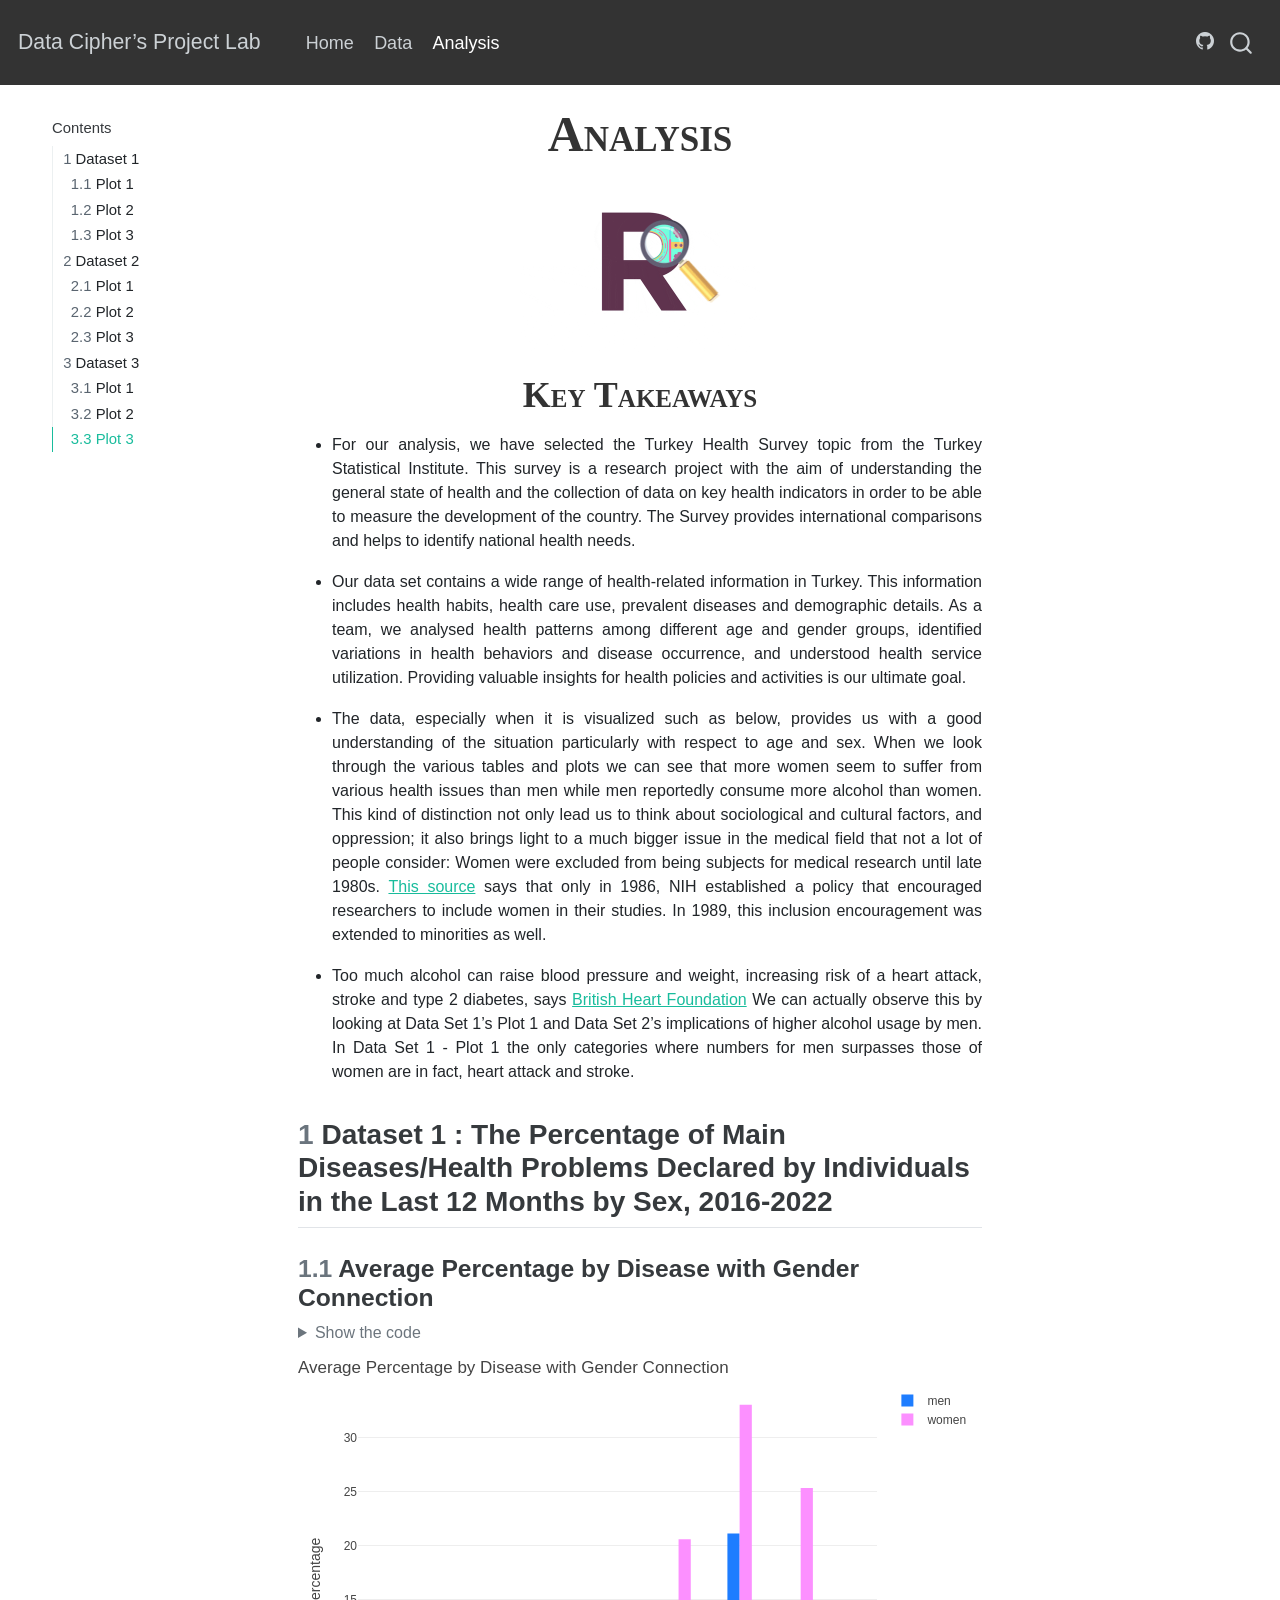
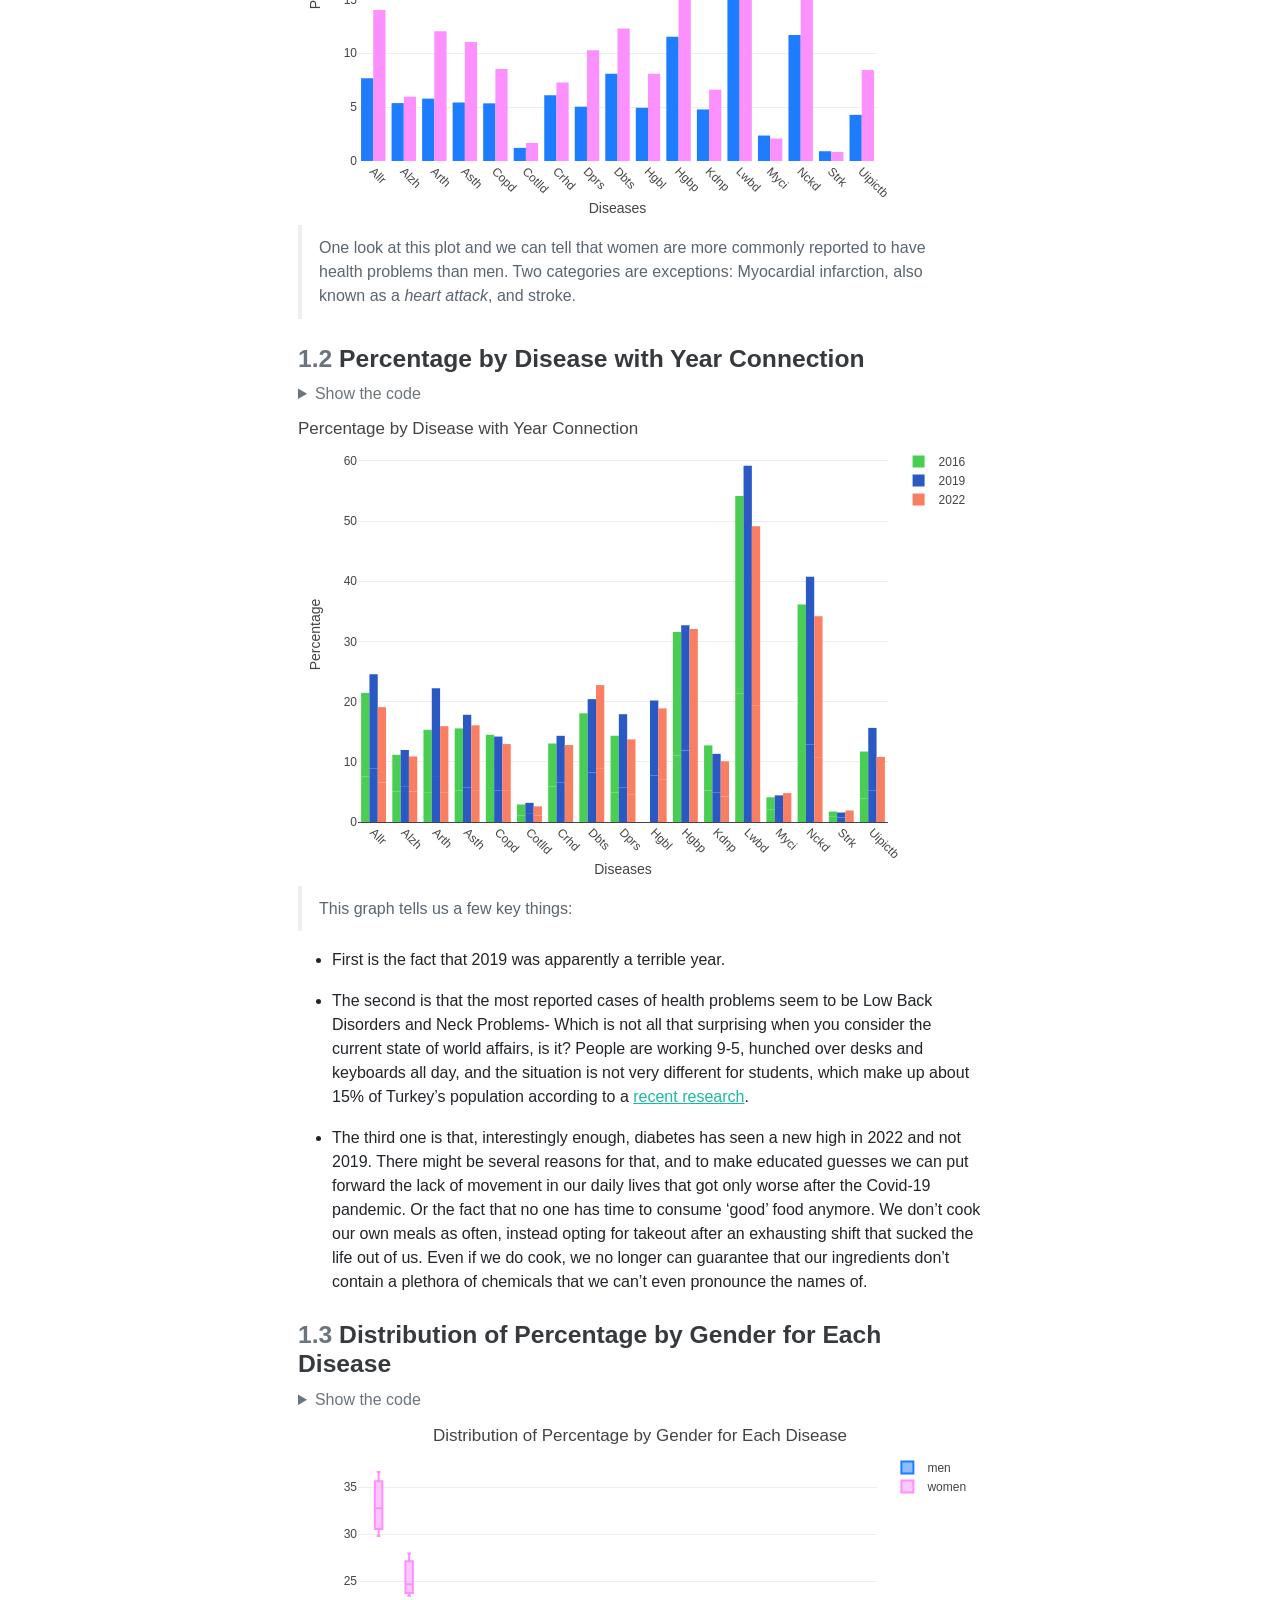
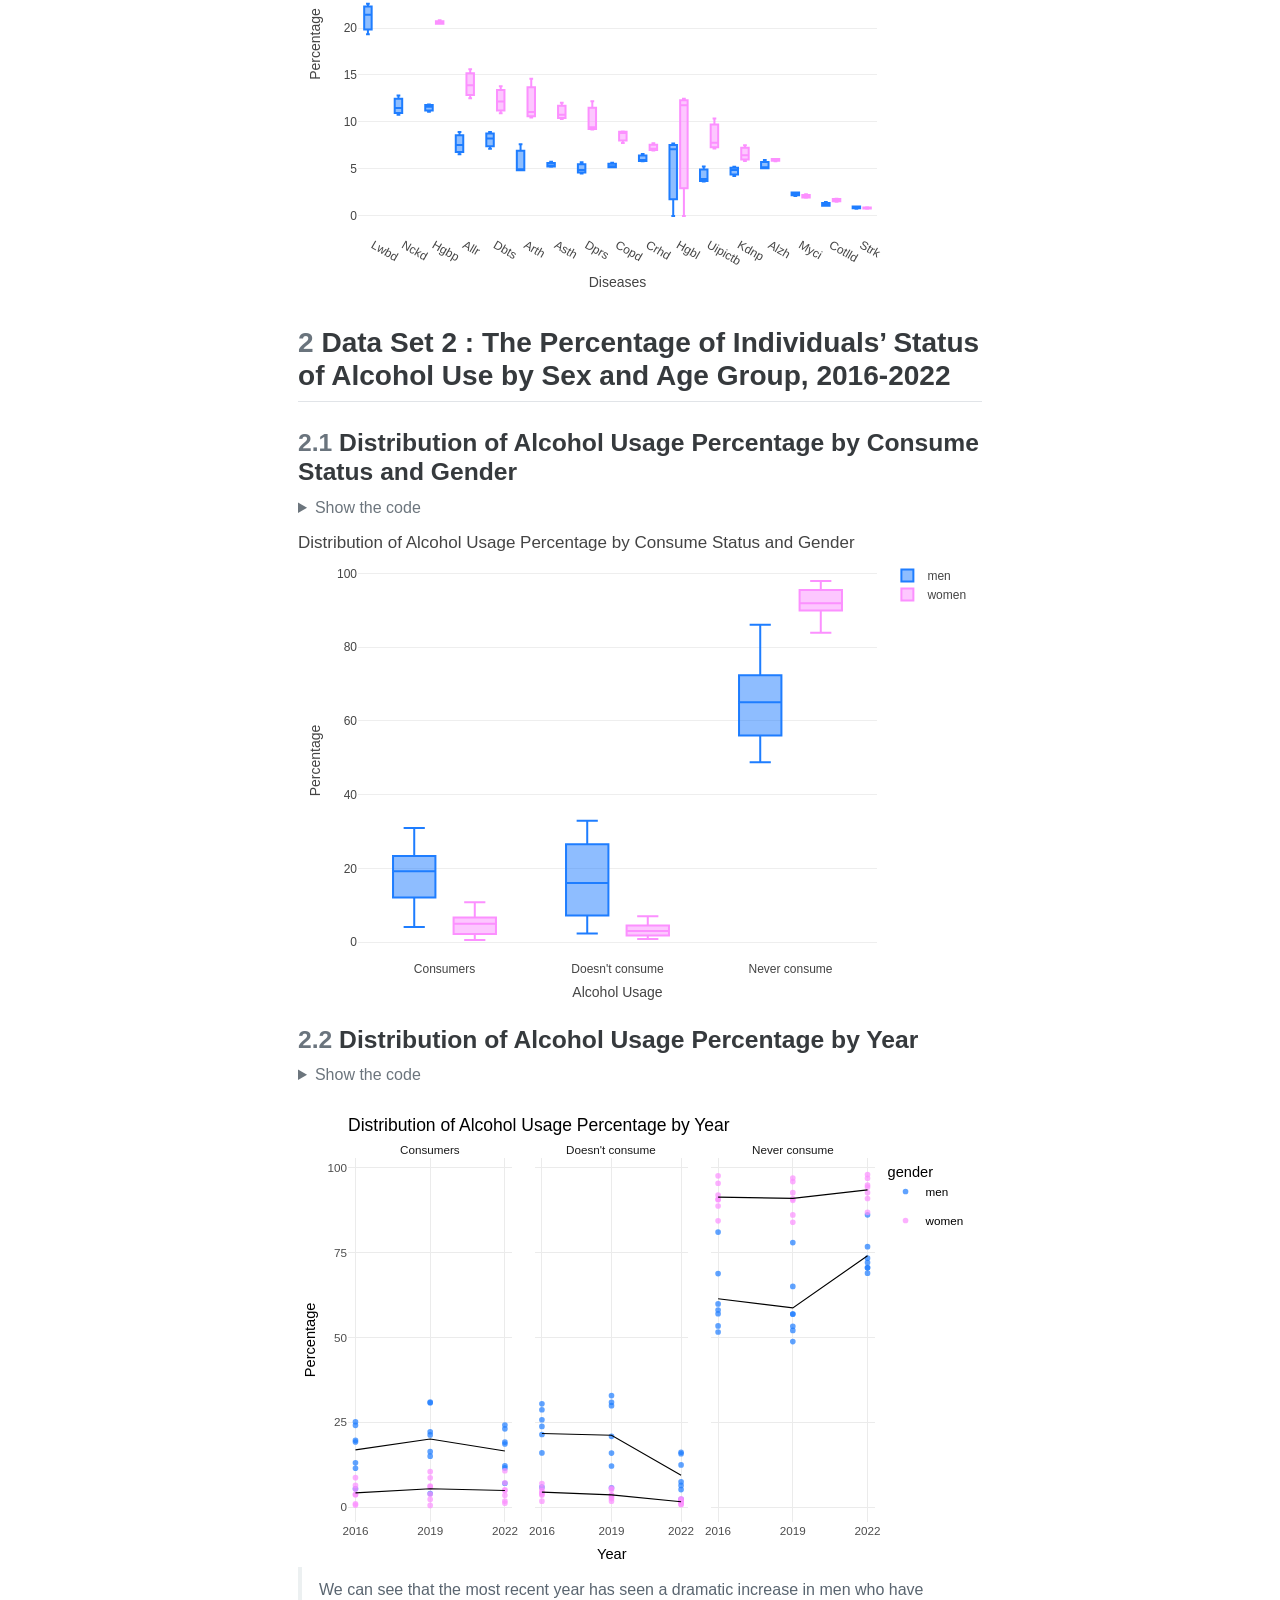
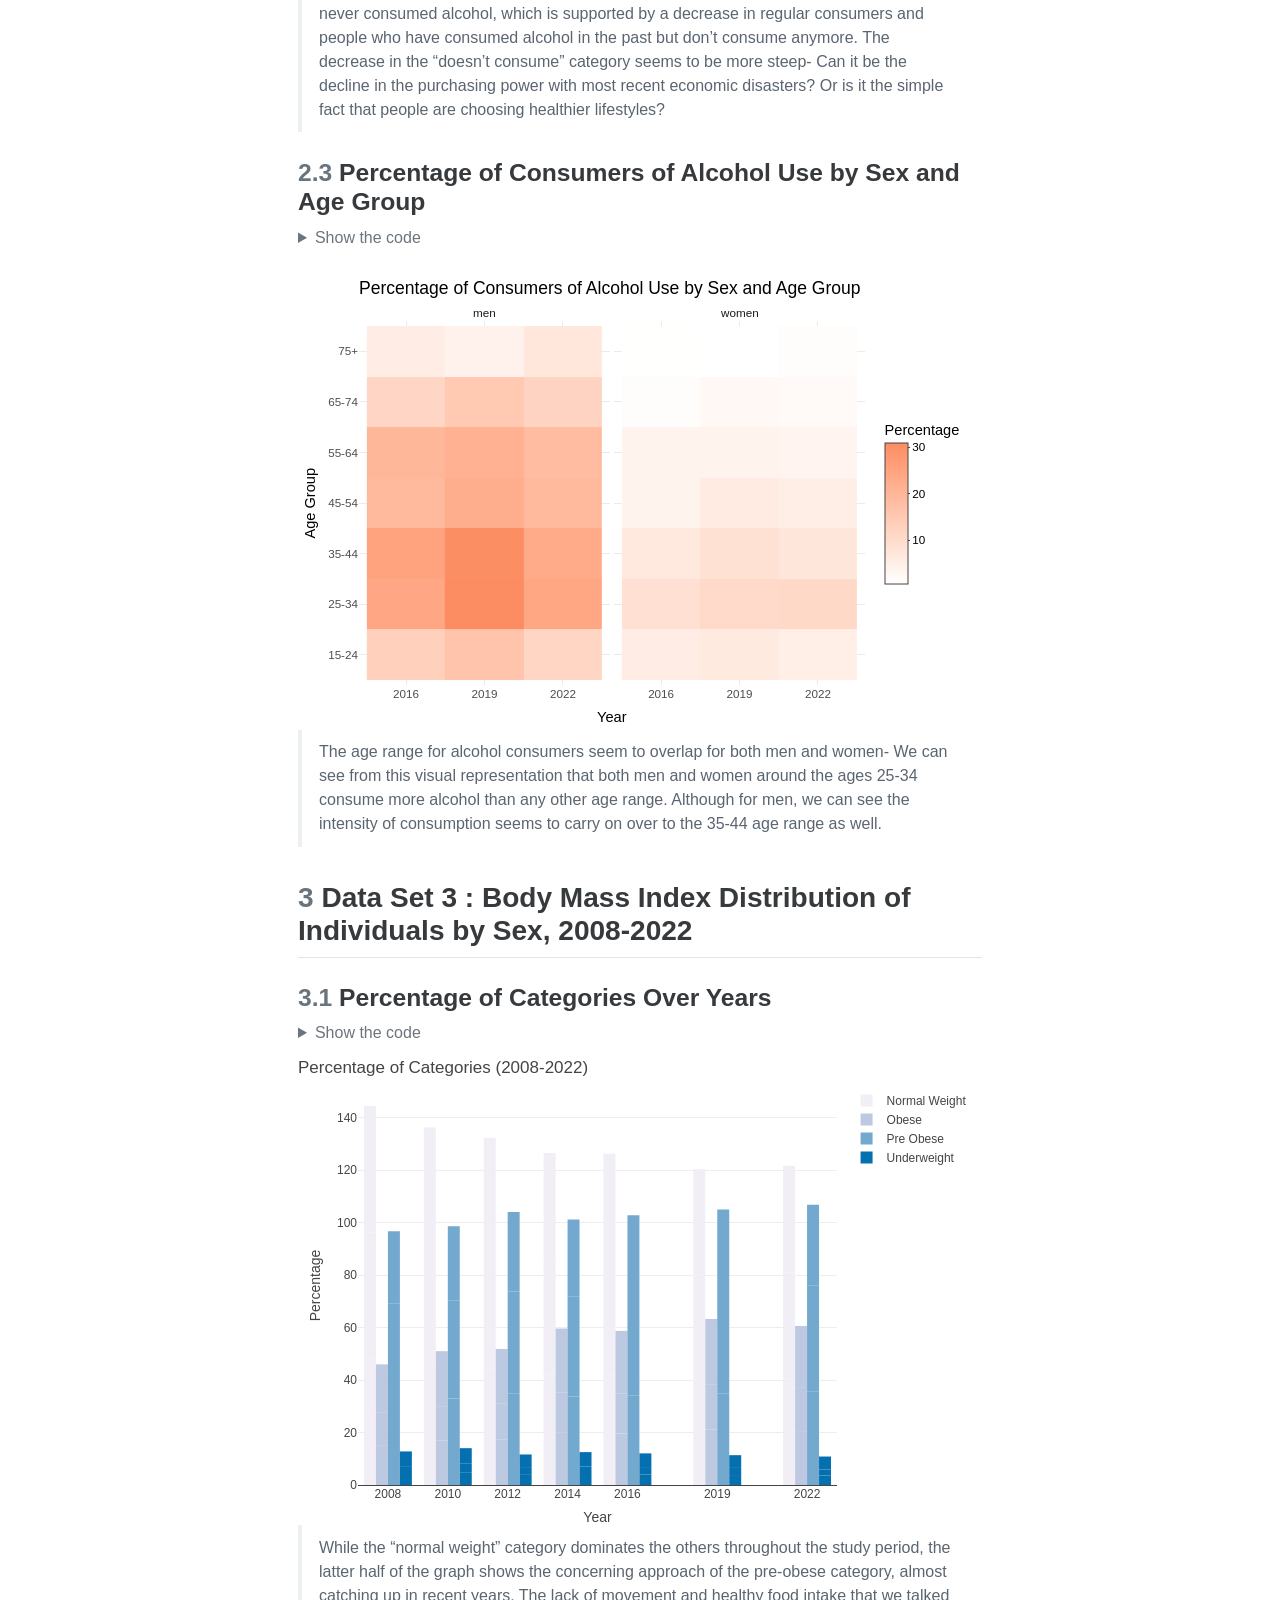
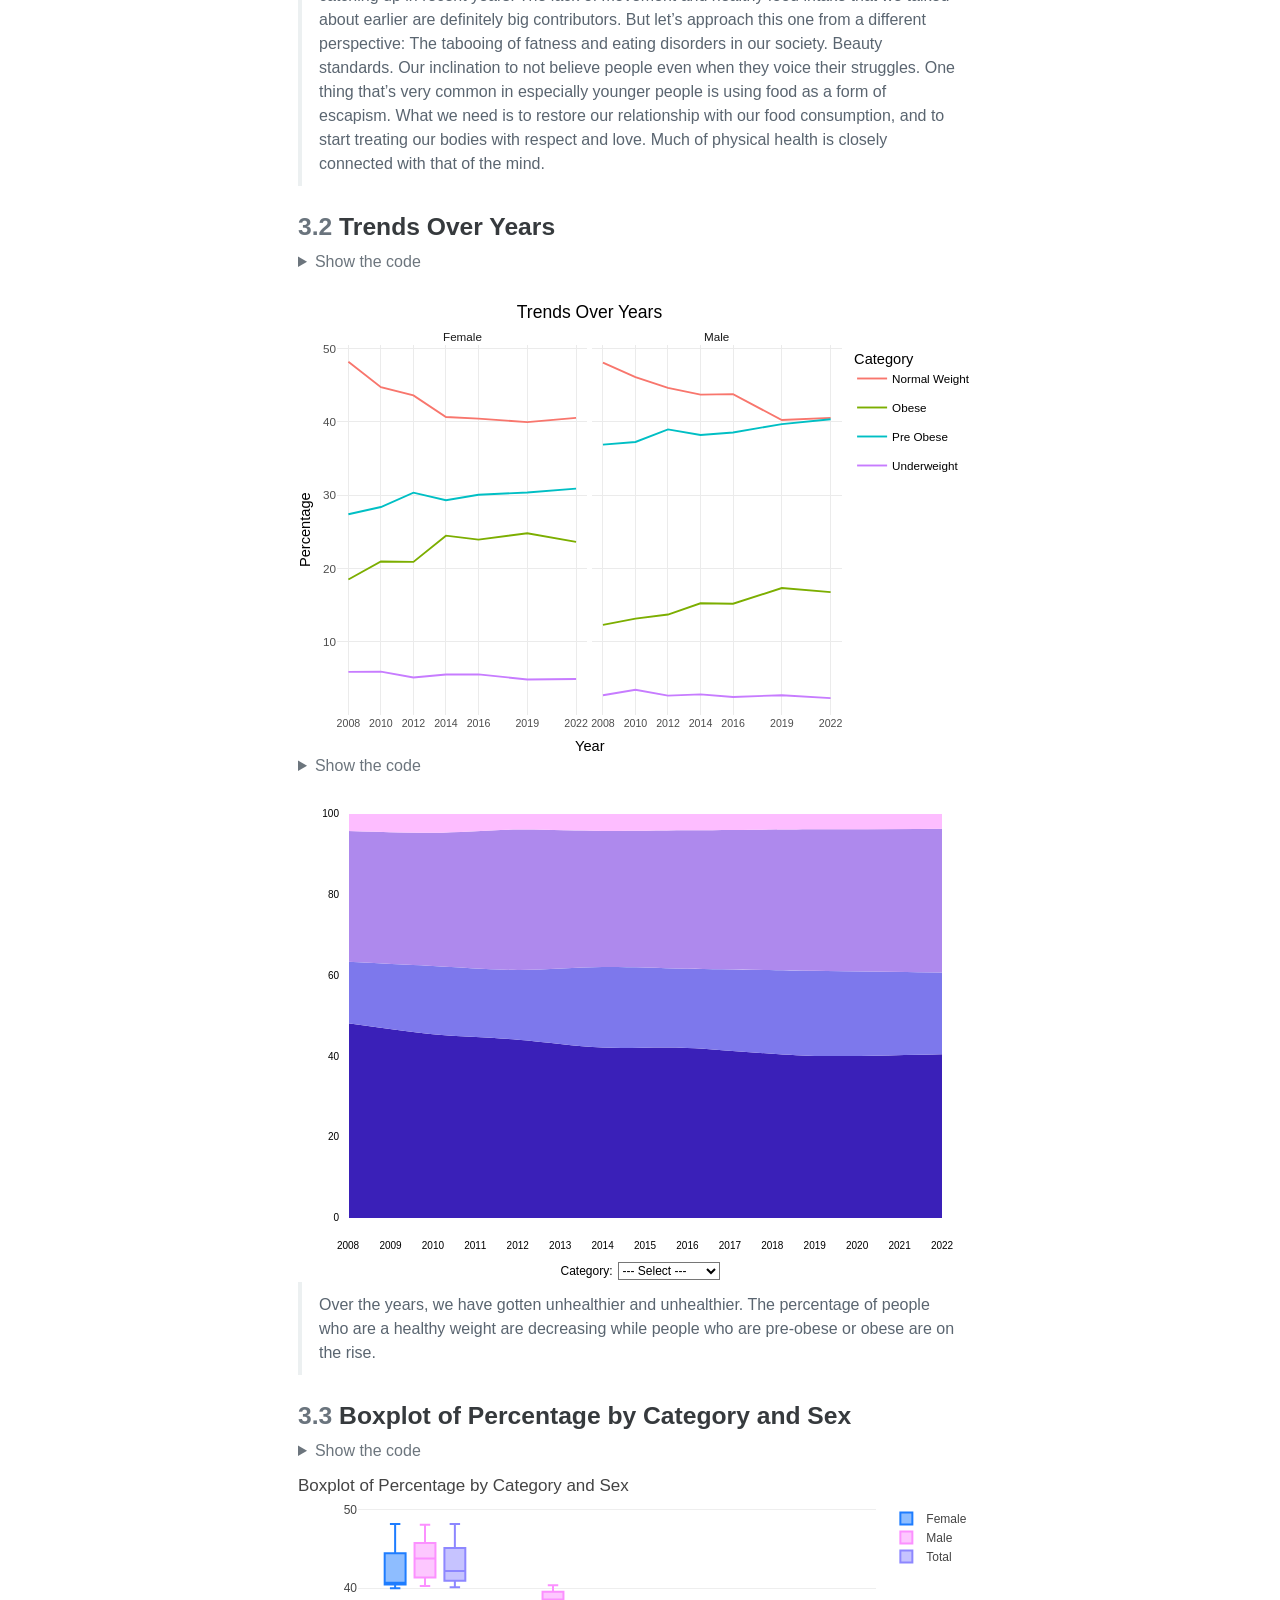
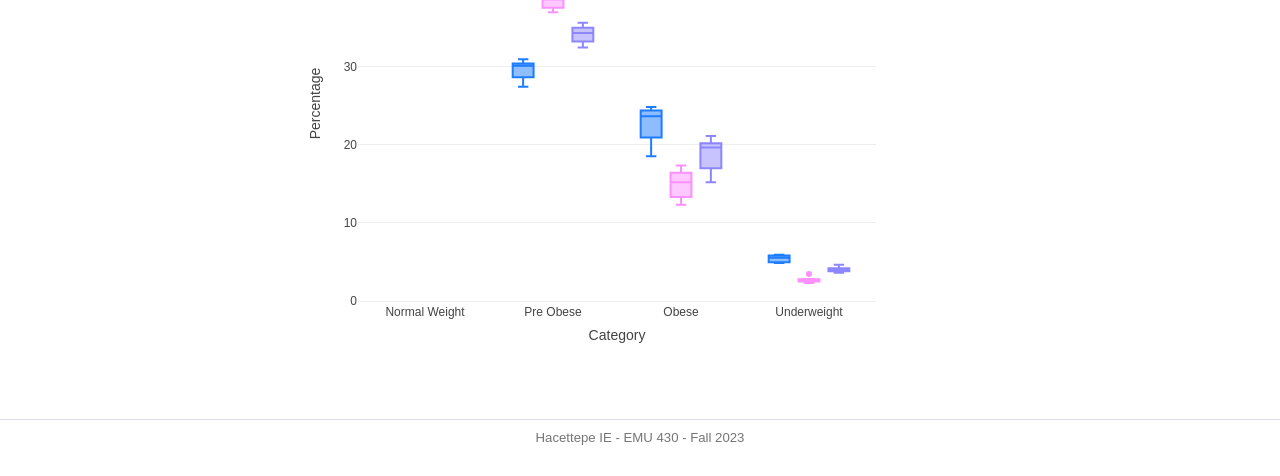
==== commit c2809f78: "Summary" ====
--- a/docs/analysis.html
+++ b/docs/analysis.html
@@ -239,13 +239,13 @@
 <span id="cb1-19"><a href="#cb1-19" aria-hidden="true" tabindex="-1"></a>plot</span></code><button title="Copy to Clipboard" class="code-copy-button"><i class="bi"></i></button></pre></div>
 </details>
 <div class="cell-output-display">
-<div class="plotly html-widget html-fill-item" id="htmlwidget-a31e6e094c6ef3e154cc" style="width:100%;height:464px;"></div>
-<script type="application/json" data-for="htmlwidget-a31e6e094c6ef3e154cc">{"x":{"visdat":{"4240397752d7":["function () ","plotlyVisDat"]},"cur_data":"4240397752d7","attrs":{"4240397752d7":{"x":{},"y":{},"color":{},"colors":["#1E7DFF","#FC90FF"],"alpha_stroke":1,"sizes":[10,100],"spans":[1,20],"type":"bar"}},"layout":{"margin":{"b":40,"l":60,"t":25,"r":10},"title":{"text":"Average Percentage by Disease with Gender Connection","x":0,"y":1},"xaxis":{"domain":[0,1],"automargin":true,"title":"Diseases","zeroline":false,"tickangle":45,"categoryorder":"trace","type":"category","categoryarray":["Allr","Alzh","Arth","Asth","Copd","Cotlld","Crhd","Dbts","Dprs","Hgbl","Hgbp","Kdnp","Lwbd","Myci","Nckd","Strk","Uipictb"]},"yaxis":{"domain":[0,1],"automargin":true,"title":"Percentage","zeroline":false},"hovermode":"closest","showlegend":true},"source":"A","config":{"modeBarButtonsToAdd":["hoverclosest","hovercompare"],"showSendToCloud":false},"data":[{"x":["Allr","Alzh","Arth","Asth","Copd","Cotlld","Crhd","Dprs","Dbts","Hgbl","Hgbp","Kdnp","Lwbd","Myci","Nckd","Strk","Uipictb"],"y":[7.6779724364790409,5.3735703163394026,5.7861340508108352,5.4275524307911525,5.3487673130767153,1.2211441964735044,6.1027062144225388,5.0380604186408977,8.103265201840971,4.9368112027380731,11.5245198134687,4.7809546304106592,21.107182608504147,2.3602249481860236,11.684533032437804,0.90560624507417242,4.2804255594739535],"type":"bar","name":"men","marker":{"color":"rgba(30,125,255,1)","line":{"color":"rgba(30,125,255,1)"}},"textfont":{"color":"rgba(30,125,255,1)"},"error_y":{"color":"rgba(30,125,255,1)"},"error_x":{"color":"rgba(30,125,255,1)"},"xaxis":"x","yaxis":"y","frame":null},{"x":["Allr","Alzh","Arth","Asth","Copd","Cotlld","Crhd","Dprs","Dbts","Hgbl","Hgbp","Kdnp","Lwbd","Myci","Nckd","Strk","Uipictb"],"y":[14.013354177019723,5.9661781636778537,12.036993765963658,11.045274753893148,8.5300229406048889,1.6750226626665816,7.2785837708678409,10.282917184487278,12.301164289146438,8.0835690134560902,20.579644953340797,6.6018280674777809,33.049019195086963,2.0844825219114096,25.337287795368688,0.83531329571133883,8.4416502158828646],"type":"bar","name":"women","marker":{"color":"rgba(252,144,255,1)","line":{"color":"rgba(252,144,255,1)"}},"textfont":{"color":"rgba(252,144,255,1)"},"error_y":{"color":"rgba(252,144,255,1)"},"error_x":{"color":"rgba(252,144,255,1)"},"xaxis":"x","yaxis":"y","frame":null}],"highlight":{"on":"plotly_click","persistent":false,"dynamic":false,"selectize":false,"opacityDim":0.20000000000000001,"selected":{"opacity":1},"debounce":0},"shinyEvents":["plotly_hover","plotly_click","plotly_selected","plotly_relayout","plotly_brushed","plotly_brushing","plotly_clickannotation","plotly_doubleclick","plotly_deselect","plotly_afterplot","plotly_sunburstclick"],"base_url":"https://plot.ly"},"evals":[],"jsHooks":[]}</script>
-</div>
-</div>
-<div style="text-align: justify">
+<div class="plotly html-widget html-fill-item" id="htmlwidget-50152b20f1ce8316693d" style="width:100%;height:464px;"></div>
+<script type="application/json" data-for="htmlwidget-50152b20f1ce8316693d">{"x":{"visdat":{"8b0db774a7":["function () ","plotlyVisDat"]},"cur_data":"8b0db774a7","attrs":{"8b0db774a7":{"x":{},"y":{},"color":{},"colors":["#1E7DFF","#FC90FF"],"alpha_stroke":1,"sizes":[10,100],"spans":[1,20],"type":"bar"}},"layout":{"margin":{"b":40,"l":60,"t":25,"r":10},"title":{"text":"Average Percentage by Disease with Gender Connection","x":0,"y":1},"xaxis":{"domain":[0,1],"automargin":true,"title":"Diseases","zeroline":false,"tickangle":45,"categoryorder":"trace","type":"category","categoryarray":["Allr","Alzh","Arth","Asth","Copd","Cotlld","Crhd","Dbts","Dprs","Hgbl","Hgbp","Kdnp","Lwbd","Myci","Nckd","Strk","Uipictb"]},"yaxis":{"domain":[0,1],"automargin":true,"title":"Percentage","zeroline":false},"hovermode":"closest","showlegend":true},"source":"A","config":{"modeBarButtonsToAdd":["hoverclosest","hovercompare"],"showSendToCloud":false},"data":[{"x":["Allr","Alzh","Arth","Asth","Copd","Cotlld","Crhd","Dprs","Dbts","Hgbl","Hgbp","Kdnp","Lwbd","Myci","Nckd","Strk","Uipictb"],"y":[7.6779724364790409,5.3735703163394026,5.7861340508108352,5.4275524307911525,5.3487673130767153,1.2211441964735044,6.1027062144225388,5.0380604186408977,8.103265201840971,4.9368112027380731,11.5245198134687,4.7809546304106592,21.107182608504147,2.3602249481860236,11.684533032437804,0.90560624507417242,4.2804255594739535],"type":"bar","name":"men","marker":{"color":"rgba(30,125,255,1)","line":{"color":"rgba(30,125,255,1)"}},"textfont":{"color":"rgba(30,125,255,1)"},"error_y":{"color":"rgba(30,125,255,1)"},"error_x":{"color":"rgba(30,125,255,1)"},"xaxis":"x","yaxis":"y","frame":null},{"x":["Allr","Alzh","Arth","Asth","Copd","Cotlld","Crhd","Dprs","Dbts","Hgbl","Hgbp","Kdnp","Lwbd","Myci","Nckd","Strk","Uipictb"],"y":[14.013354177019723,5.9661781636778537,12.036993765963658,11.045274753893148,8.5300229406048889,1.6750226626665816,7.2785837708678409,10.282917184487278,12.301164289146438,8.0835690134560902,20.579644953340797,6.6018280674777809,33.049019195086963,2.0844825219114096,25.337287795368688,0.83531329571133883,8.4416502158828646],"type":"bar","name":"women","marker":{"color":"rgba(252,144,255,1)","line":{"color":"rgba(252,144,255,1)"}},"textfont":{"color":"rgba(252,144,255,1)"},"error_y":{"color":"rgba(252,144,255,1)"},"error_x":{"color":"rgba(252,144,255,1)"},"xaxis":"x","yaxis":"y","frame":null}],"highlight":{"on":"plotly_click","persistent":false,"dynamic":false,"selectize":false,"opacityDim":0.20000000000000001,"selected":{"opacity":1},"debounce":0},"shinyEvents":["plotly_hover","plotly_click","plotly_selected","plotly_relayout","plotly_brushed","plotly_brushing","plotly_clickannotation","plotly_doubleclick","plotly_deselect","plotly_afterplot","plotly_sunburstclick"],"base_url":"https://plot.ly"},"evals":[],"jsHooks":[]}</script>
+</div>
+</div>
+<blockquote class="blockquote">
 <p>One look at this plot and we can tell that women are more commonly reported to have health problems than men. Two categories are exceptions: Myocardial infarction, also known as a <em>heart attack</em>, and stroke.</p>
-</div>
+</blockquote>
 </section>
 <section id="percentage-by-disease-with-year-connection" class="level3" data-toc-text="Plot 2" data-number="1.2">
 <h3 data-toc-text="Plot 2" data-number="1.2" class="anchored" data-anchor-id="percentage-by-disease-with-year-connection"><span class="header-section-number">1.2</span> Percentage by Disease with Year Connection</h3>
@@ -261,24 +261,25 @@
 <span id="cb2-7"><a href="#cb2-7" aria-hidden="true" tabindex="-1"></a>                <span class="at">colors =</span> <span class="fu">c</span>(<span class="st">"#49CE53"</span>, <span class="st">"#2B59C3"</span>,<span class="st">"#FA7E61"</span>),</span>
 <span id="cb2-8"><a href="#cb2-8" aria-hidden="true" tabindex="-1"></a>                <span class="at">type =</span> <span class="st">"bar"</span>) <span class="sc">%&gt;%</span></span>
 <span id="cb2-9"><a href="#cb2-9" aria-hidden="true" tabindex="-1"></a>  <span class="fu">layout</span>(<span class="at">title =</span> <span class="fu">list</span>(<span class="at">text=</span><span class="st">"Percentage by Disease with Year Connection"</span>, <span class="at">x =</span> <span class="dv">0</span>, <span class="at">y =</span> <span class="dv">1</span>),</span>
-<span id="cb2-10"><a href="#cb2-10" aria-hidden="true" tabindex="-1"></a>         <span class="at">xaxis =</span> <span class="fu">list</span>(<span class="at">title =</span> <span class="st">"Diseases"</span>),</span>
-<span id="cb2-11"><a href="#cb2-11" aria-hidden="true" tabindex="-1"></a>         <span class="at">yaxis =</span> <span class="fu">list</span>(<span class="at">title =</span> <span class="st">"Percentage"</span>))</span>
-<span id="cb2-12"><a href="#cb2-12" aria-hidden="true" tabindex="-1"></a></span>
-<span id="cb2-13"><a href="#cb2-13" aria-hidden="true" tabindex="-1"></a>chart_12</span></code><button title="Copy to Clipboard" class="code-copy-button"><i class="bi"></i></button></pre></div>
-</details>
-<div class="cell-output-display">
-<div class="plotly html-widget html-fill-item" id="htmlwidget-e678257e1872988370eb" style="width:100%;height:464px;"></div>
-<script type="application/json" data-for="htmlwidget-e678257e1872988370eb">{"x":{"visdat":{"42405c0da9":["function () ","plotlyVisDat"]},"cur_data":"42405c0da9","attrs":{"42405c0da9":{"x":{},"y":{},"color":{},"colors":["#49CE53","#2B59C3","#FA7E61"],"alpha_stroke":1,"sizes":[10,100],"spans":[1,20],"type":"bar"}},"layout":{"margin":{"b":40,"l":60,"t":25,"r":10},"title":{"text":"Percentage by Disease with Year Connection","x":0,"y":1},"xaxis":{"domain":[0,1],"automargin":true,"title":"Diseases","type":"category","categoryorder":"array","categoryarray":["Allr","Alzh","Arth","Asth","Copd","Cotlld","Crhd","Dbts","Dprs","Hgbl","Hgbp","Kdnp","Lwbd","Myci","Nckd","Strk","Uipictb"]},"yaxis":{"domain":[0,1],"automargin":true,"title":"Percentage"},"hovermode":"closest","showlegend":true},"source":"A","config":{"modeBarButtonsToAdd":["hoverclosest","hovercompare"],"showSendToCloud":false},"data":[{"x":["Allr","Allr","Alzh","Alzh","Arth","Arth","Asth","Asth","Copd","Copd","Cotlld","Cotlld","Crhd","Crhd","Dprs","Dprs","Dbts","Dbts","Hgbl","Hgbl","Hgbp","Hgbp","Kdnp","Kdnp","Myci","Myci","Nckd","Nckd","Strk","Strk","Uipictb","Uipictb","Lwbd","Lwbd"],"y":[7.5405907316304335,13.90024550995577,5.0956861842644736,6.0655934898177071,4.8583613280283595,10.462408090340206,5.2344601627083343,10.316175126689545,5.6581225980106504,8.8341913587351737,1.0929407289891158,1.8208926122559466,5.8989576926295459,7.1431950426040292,4.8917359673190166,9.4407729932995537,7.1418795380343791,10.916818965812491,0,0,11.083737024019969,20.471834686819612,5.2254579153229521,7.507322857191963,2.1051780195948262,2.004608067001632,11.473857962971559,24.64700244221444,0.96268774764124032,0.77190709576156979,3.9222097238349551,7.7890004381493085,21.403870359647737,32.751858380323867],"type":"bar","name":"2016","marker":{"color":"rgba(73,206,83,1)","line":{"color":"rgba(73,206,83,1)"}},"textfont":{"color":"rgba(73,206,83,1)"},"error_y":{"color":"rgba(73,206,83,1)"},"error_x":{"color":"rgba(73,206,83,1)"},"xaxis":"x","yaxis":"y","frame":null},{"x":["Allr","Allr","Alzh","Alzh","Arth","Arth","Asth","Asth","Copd","Copd","Cotlld","Cotlld","Crhd","Crhd","Dprs","Dprs","Dbts","Dbts","Hgbl","Hgbl","Hgbp","Hgbp","Kdnp","Kdnp","Myci","Myci","Nckd","Nckd","Strk","Strk","Uipictb","Uipictb","Lwbd","Lwbd"],"y":[8.926596937477143,15.621690956978505,5.955258175231009,6.008264401571866,7.6369456060174947,14.591047859311281,5.7591128228014483,12.051521634128072,5.20806800961532,8.9869934022360507,1.4776752112324729,1.7051297368176912,6.5888899894327349,7.732646962014039,5.7036957945003728,12.204514763443914,8.2318333903577035,12.180856118197356,7.7063226883459182,12.478487075945148,11.866926961143056,20.814122543063611,4.8759315956880895,6.4482990276604824,2.4845709728617318,1.9404164367068524,12.816394200945908,27.942146894581317,0.74958961299222338,0.82627497848858789,5.265234696885404,10.372254263563597,22.589058103467885,36.596699275532579],"type":"bar","name":"2019","marker":{"color":"rgba(43,89,195,1)","line":{"color":"rgba(43,89,195,1)"}},"textfont":{"color":"rgba(43,89,195,1)"},"error_y":{"color":"rgba(43,89,195,1)"},"error_x":{"color":"rgba(43,89,195,1)"},"xaxis":"x","yaxis":"y","frame":null},{"x":["Allr","Allr","Alzh","Alzh","Arth","Arth","Asth","Asth","Copd","Copd","Cotlld","Cotlld","Crhd","Crhd","Dprs","Dprs","Dbts","Dbts","Hgbl","Hgbl","Hgbp","Hgbp","Kdnp","Kdnp","Myci","Myci","Nckd","Nckd","Strk","Strk","Uipictb","Uipictb","Lwbd","Lwbd"],"y":[6.5667296403295454,12.518126064124896,5.0697665895227262,5.824676599643988,4.8630952183866514,11.057525348239485,5.2890843068636748,10.768127500861825,5.1801113316041754,7.7688840608434422,1.0928166491989246,1.4990456389261073,5.8202709612053365,6.9599093079854555,4.5187494941033028,9.2034637967183688,8.9360826771308286,13.80581778342947,7.1041109198683019,11.772219964423121,11.622895455243073,20.45297763013917,4.2414743802209349,5.8498623175808975,2.4909258521015132,2.3084230620257449,10.763346933395946,23.422714049310308,1.0045413745890537,0.90775781288385882,3.6538322577015006,7.1636959459356886,19.328619362396815,29.798499929404436],"type":"bar","name":"2022","marker":{"color":"rgba(250,126,97,1)","line":{"color":"rgba(250,126,97,1)"}},"textfont":{"color":"rgba(250,126,97,1)"},"error_y":{"color":"rgba(250,126,97,1)"},"error_x":{"color":"rgba(250,126,97,1)"},"xaxis":"x","yaxis":"y","frame":null}],"highlight":{"on":"plotly_click","persistent":false,"dynamic":false,"selectize":false,"opacityDim":0.20000000000000001,"selected":{"opacity":1},"debounce":0},"shinyEvents":["plotly_hover","plotly_click","plotly_selected","plotly_relayout","plotly_brushed","plotly_brushing","plotly_clickannotation","plotly_doubleclick","plotly_deselect","plotly_afterplot","plotly_sunburstclick"],"base_url":"https://plot.ly"},"evals":[],"jsHooks":[]}</script>
-</div>
-</div>
-<div style="text-align: justify">
+<span id="cb2-10"><a href="#cb2-10" aria-hidden="true" tabindex="-1"></a>         <span class="at">xaxis =</span> <span class="fu">list</span>(<span class="at">title =</span> <span class="st">"Diseases"</span>,</span>
+<span id="cb2-11"><a href="#cb2-11" aria-hidden="true" tabindex="-1"></a>                      <span class="at">tickangle =</span> <span class="dv">45</span>),</span>
+<span id="cb2-12"><a href="#cb2-12" aria-hidden="true" tabindex="-1"></a>         <span class="at">yaxis =</span> <span class="fu">list</span>(<span class="at">title =</span> <span class="st">"Percentage"</span>))</span>
+<span id="cb2-13"><a href="#cb2-13" aria-hidden="true" tabindex="-1"></a></span>
+<span id="cb2-14"><a href="#cb2-14" aria-hidden="true" tabindex="-1"></a>chart_12</span></code><button title="Copy to Clipboard" class="code-copy-button"><i class="bi"></i></button></pre></div>
+</details>
+<div class="cell-output-display">
+<div class="plotly html-widget html-fill-item" id="htmlwidget-7b250bb2b95d4a87543b" style="width:100%;height:464px;"></div>
+<script type="application/json" data-for="htmlwidget-7b250bb2b95d4a87543b">{"x":{"visdat":{"8b06f942ee2":["function () ","plotlyVisDat"]},"cur_data":"8b06f942ee2","attrs":{"8b06f942ee2":{"x":{},"y":{},"color":{},"colors":["#49CE53","#2B59C3","#FA7E61"],"alpha_stroke":1,"sizes":[10,100],"spans":[1,20],"type":"bar"}},"layout":{"margin":{"b":40,"l":60,"t":25,"r":10},"title":{"text":"Percentage by Disease with Year Connection","x":0,"y":1},"xaxis":{"domain":[0,1],"automargin":true,"title":"Diseases","tickangle":45,"type":"category","categoryorder":"array","categoryarray":["Allr","Alzh","Arth","Asth","Copd","Cotlld","Crhd","Dbts","Dprs","Hgbl","Hgbp","Kdnp","Lwbd","Myci","Nckd","Strk","Uipictb"]},"yaxis":{"domain":[0,1],"automargin":true,"title":"Percentage"},"hovermode":"closest","showlegend":true},"source":"A","config":{"modeBarButtonsToAdd":["hoverclosest","hovercompare"],"showSendToCloud":false},"data":[{"x":["Allr","Allr","Alzh","Alzh","Arth","Arth","Asth","Asth","Copd","Copd","Cotlld","Cotlld","Crhd","Crhd","Dprs","Dprs","Dbts","Dbts","Hgbl","Hgbl","Hgbp","Hgbp","Kdnp","Kdnp","Myci","Myci","Nckd","Nckd","Strk","Strk","Uipictb","Uipictb","Lwbd","Lwbd"],"y":[7.5405907316304335,13.90024550995577,5.0956861842644736,6.0655934898177071,4.8583613280283595,10.462408090340206,5.2344601627083343,10.316175126689545,5.6581225980106504,8.8341913587351737,1.0929407289891158,1.8208926122559466,5.8989576926295459,7.1431950426040292,4.8917359673190166,9.4407729932995537,7.1418795380343791,10.916818965812491,0,0,11.083737024019969,20.471834686819612,5.2254579153229521,7.507322857191963,2.1051780195948262,2.004608067001632,11.473857962971559,24.64700244221444,0.96268774764124032,0.77190709576156979,3.9222097238349551,7.7890004381493085,21.403870359647737,32.751858380323867],"type":"bar","name":"2016","marker":{"color":"rgba(73,206,83,1)","line":{"color":"rgba(73,206,83,1)"}},"textfont":{"color":"rgba(73,206,83,1)"},"error_y":{"color":"rgba(73,206,83,1)"},"error_x":{"color":"rgba(73,206,83,1)"},"xaxis":"x","yaxis":"y","frame":null},{"x":["Allr","Allr","Alzh","Alzh","Arth","Arth","Asth","Asth","Copd","Copd","Cotlld","Cotlld","Crhd","Crhd","Dprs","Dprs","Dbts","Dbts","Hgbl","Hgbl","Hgbp","Hgbp","Kdnp","Kdnp","Myci","Myci","Nckd","Nckd","Strk","Strk","Uipictb","Uipictb","Lwbd","Lwbd"],"y":[8.926596937477143,15.621690956978505,5.955258175231009,6.008264401571866,7.6369456060174947,14.591047859311281,5.7591128228014483,12.051521634128072,5.20806800961532,8.9869934022360507,1.4776752112324729,1.7051297368176912,6.5888899894327349,7.732646962014039,5.7036957945003728,12.204514763443914,8.2318333903577035,12.180856118197356,7.7063226883459182,12.478487075945148,11.866926961143056,20.814122543063611,4.8759315956880895,6.4482990276604824,2.4845709728617318,1.9404164367068524,12.816394200945908,27.942146894581317,0.74958961299222338,0.82627497848858789,5.265234696885404,10.372254263563597,22.589058103467885,36.596699275532579],"type":"bar","name":"2019","marker":{"color":"rgba(43,89,195,1)","line":{"color":"rgba(43,89,195,1)"}},"textfont":{"color":"rgba(43,89,195,1)"},"error_y":{"color":"rgba(43,89,195,1)"},"error_x":{"color":"rgba(43,89,195,1)"},"xaxis":"x","yaxis":"y","frame":null},{"x":["Allr","Allr","Alzh","Alzh","Arth","Arth","Asth","Asth","Copd","Copd","Cotlld","Cotlld","Crhd","Crhd","Dprs","Dprs","Dbts","Dbts","Hgbl","Hgbl","Hgbp","Hgbp","Kdnp","Kdnp","Myci","Myci","Nckd","Nckd","Strk","Strk","Uipictb","Uipictb","Lwbd","Lwbd"],"y":[6.5667296403295454,12.518126064124896,5.0697665895227262,5.824676599643988,4.8630952183866514,11.057525348239485,5.2890843068636748,10.768127500861825,5.1801113316041754,7.7688840608434422,1.0928166491989246,1.4990456389261073,5.8202709612053365,6.9599093079854555,4.5187494941033028,9.2034637967183688,8.9360826771308286,13.80581778342947,7.1041109198683019,11.772219964423121,11.622895455243073,20.45297763013917,4.2414743802209349,5.8498623175808975,2.4909258521015132,2.3084230620257449,10.763346933395946,23.422714049310308,1.0045413745890537,0.90775781288385882,3.6538322577015006,7.1636959459356886,19.328619362396815,29.798499929404436],"type":"bar","name":"2022","marker":{"color":"rgba(250,126,97,1)","line":{"color":"rgba(250,126,97,1)"}},"textfont":{"color":"rgba(250,126,97,1)"},"error_y":{"color":"rgba(250,126,97,1)"},"error_x":{"color":"rgba(250,126,97,1)"},"xaxis":"x","yaxis":"y","frame":null}],"highlight":{"on":"plotly_click","persistent":false,"dynamic":false,"selectize":false,"opacityDim":0.20000000000000001,"selected":{"opacity":1},"debounce":0},"shinyEvents":["plotly_hover","plotly_click","plotly_selected","plotly_relayout","plotly_brushed","plotly_brushing","plotly_clickannotation","plotly_doubleclick","plotly_deselect","plotly_afterplot","plotly_sunburstclick"],"base_url":"https://plot.ly"},"evals":[],"jsHooks":[]}</script>
+</div>
+</div>
+<blockquote class="blockquote">
 <p>This graph tells us a few key things:</p>
+</blockquote>
 <ul>
 <li><p>First is the fact that 2019 was apparently a terrible year.</p></li>
 <li><p>The second is that the most reported cases of health problems seem to be Low Back Disorders and Neck Problems- Which is not all that surprising when you consider the current state of world affairs, is it? People are working 9-5, hunched over desks and keyboards all day, and the situation is not very different for students, which make up about 15% of Turkey’s population according to a <a href="https://data.tuik.gov.tr/Bulten/Index?p=Istatistiklerle-Genclik-2022-49670">recent research</a>.</p></li>
 <li><p>The third one is that, interestingly enough, diabetes has seen a new high in 2022 and not 2019. There might be several reasons for that, and to make educated guesses we can put forward the lack of movement in our daily lives that got only worse after the Covid-19 pandemic. Or the fact that no one has time to consume ‘good’ food anymore. We don’t cook our own meals as often, instead opting for takeout after an exhausting shift that sucked the life out of us. Even if we do cook, we no longer can guarantee that our ingredients don’t contain a plethora of chemicals that we can’t even pronounce the names of.</p></li>
 </ul>
-</div>
 </section>
 <section id="distribution-of-percentage-by-gender-for-each-disease" class="level3" data-toc-text="Plot 3" data-number="1.3">
 <h3 data-toc-text="Plot 3" data-number="1.3" class="anchored" data-anchor-id="distribution-of-percentage-by-gender-for-each-disease"><span class="header-section-number">1.3</span> Distribution of Percentage by Gender for Each Disease</h3>
@@ -301,8 +302,8 @@
 <span id="cb3-14"><a href="#cb3-14" aria-hidden="true" tabindex="-1"></a>box_13</span></code><button title="Copy to Clipboard" class="code-copy-button"><i class="bi"></i></button></pre></div>
 </details>
 <div class="cell-output-display">
-<div class="plotly html-widget html-fill-item" id="htmlwidget-2b13c80d17b1e2dac7d2" style="width:100%;height:464px;"></div>
-<script type="application/json" data-for="htmlwidget-2b13c80d17b1e2dac7d2">{"x":{"visdat":{"42405f356022":["function () ","plotlyVisDat"]},"cur_data":"42405f356022","attrs":{"42405f356022":{"x":{},"y":{},"color":{},"colors":["#1E7DFF","#FC90FF"],"alpha_stroke":1,"sizes":[10,100],"spans":[1,20],"type":"box"}},"layout":{"margin":{"b":40,"l":60,"t":25,"r":10},"boxmode":"group","title":"Distribution of Percentage by Gender for Each Disease","xaxis":{"domain":[0,1],"automargin":true,"title":"Diseases","zeroline":false,"type":"category","categoryorder":"array","categoryarray":["Lwbd","Nckd","Hgbp","Allr","Dbts","Arth","Asth","Dprs","Copd","Crhd","Hgbl","Uipictb","Kdnp","Alzh","Myci","Cotlld","Strk"]},"yaxis":{"domain":[0,1],"automargin":true,"title":"Percentage","zeroline":false},"hovermode":"closest","showlegend":true},"source":"A","config":{"modeBarButtonsToAdd":["hoverclosest","hovercompare"],"showSendToCloud":false},"data":[{"fillcolor":"rgba(30,125,255,0.5)","x":["Allr","Allr","Allr","Alzh","Alzh","Alzh","Arth","Arth","Arth","Asth","Asth","Asth","Copd","Copd","Copd","Cotlld","Cotlld","Cotlld","Crhd","Crhd","Crhd","Dprs","Dprs","Dprs","Dbts","Dbts","Dbts","Hgbl","Hgbl","Hgbl","Hgbp","Hgbp","Hgbp","Kdnp","Kdnp","Kdnp","Myci","Myci","Myci","Nckd","Nckd","Nckd","Strk","Strk","Strk","Uipictb","Uipictb","Uipictb","Lwbd","Lwbd","Lwbd"],"y":[7.5405907316304335,8.926596937477143,6.5667296403295454,5.0956861842644736,5.955258175231009,5.0697665895227262,4.8583613280283595,7.6369456060174947,4.8630952183866514,5.2344601627083343,5.7591128228014483,5.2890843068636748,5.6581225980106504,5.20806800961532,5.1801113316041754,1.0929407289891158,1.4776752112324729,1.0928166491989246,5.8989576926295459,6.5888899894327349,5.8202709612053365,4.8917359673190166,5.7036957945003728,4.5187494941033028,7.1418795380343791,8.2318333903577035,8.9360826771308286,0,7.7063226883459182,7.1041109198683019,11.083737024019969,11.866926961143056,11.622895455243073,5.2254579153229521,4.8759315956880895,4.2414743802209349,2.1051780195948262,2.4845709728617318,2.4909258521015132,11.473857962971559,12.816394200945908,10.763346933395946,0.96268774764124032,0.74958961299222338,1.0045413745890537,3.9222097238349551,5.265234696885404,3.6538322577015006,21.403870359647737,22.589058103467885,19.328619362396815],"type":"box","name":"men","marker":{"color":"rgba(30,125,255,1)","line":{"color":"rgba(30,125,255,1)"}},"line":{"color":"rgba(30,125,255,1)"},"xaxis":"x","yaxis":"y","frame":null},{"fillcolor":"rgba(252,144,255,0.5)","x":["Allr","Allr","Allr","Alzh","Alzh","Alzh","Arth","Arth","Arth","Asth","Asth","Asth","Copd","Copd","Copd","Cotlld","Cotlld","Cotlld","Crhd","Crhd","Crhd","Dprs","Dprs","Dprs","Dbts","Dbts","Dbts","Hgbl","Hgbl","Hgbl","Hgbp","Hgbp","Hgbp","Kdnp","Kdnp","Kdnp","Myci","Myci","Myci","Nckd","Nckd","Nckd","Strk","Strk","Strk","Uipictb","Uipictb","Uipictb","Lwbd","Lwbd","Lwbd"],"y":[13.90024550995577,15.621690956978505,12.518126064124896,6.0655934898177071,6.008264401571866,5.824676599643988,10.462408090340206,14.591047859311281,11.057525348239485,10.316175126689545,12.051521634128072,10.768127500861825,8.8341913587351737,8.9869934022360507,7.7688840608434422,1.8208926122559466,1.7051297368176912,1.4990456389261073,7.1431950426040292,7.732646962014039,6.9599093079854555,9.4407729932995537,12.204514763443914,9.2034637967183688,10.916818965812491,12.180856118197356,13.80581778342947,0,12.478487075945148,11.772219964423121,20.471834686819612,20.814122543063611,20.45297763013917,7.507322857191963,6.4482990276604824,5.8498623175808975,2.004608067001632,1.9404164367068524,2.3084230620257449,24.64700244221444,27.942146894581317,23.422714049310308,0.77190709576156979,0.82627497848858789,0.90775781288385882,7.7890004381493085,10.372254263563597,7.1636959459356886,32.751858380323867,36.596699275532579,29.798499929404436],"type":"box","name":"women","marker":{"color":"rgba(252,144,255,1)","line":{"color":"rgba(252,144,255,1)"}},"line":{"color":"rgba(252,144,255,1)"},"xaxis":"x","yaxis":"y","frame":null}],"highlight":{"on":"plotly_click","persistent":false,"dynamic":false,"selectize":false,"opacityDim":0.20000000000000001,"selected":{"opacity":1},"debounce":0},"shinyEvents":["plotly_hover","plotly_click","plotly_selected","plotly_relayout","plotly_brushed","plotly_brushing","plotly_clickannotation","plotly_doubleclick","plotly_deselect","plotly_afterplot","plotly_sunburstclick"],"base_url":"https://plot.ly"},"evals":[],"jsHooks":[]}</script>
+<div class="plotly html-widget html-fill-item" id="htmlwidget-0966da11eb471e880cf8" style="width:100%;height:464px;"></div>
+<script type="application/json" data-for="htmlwidget-0966da11eb471e880cf8">{"x":{"visdat":{"8b015fe558c":["function () ","plotlyVisDat"]},"cur_data":"8b015fe558c","attrs":{"8b015fe558c":{"x":{},"y":{},"color":{},"colors":["#1E7DFF","#FC90FF"],"alpha_stroke":1,"sizes":[10,100],"spans":[1,20],"type":"box"}},"layout":{"margin":{"b":40,"l":60,"t":25,"r":10},"boxmode":"group","title":"Distribution of Percentage by Gender for Each Disease","xaxis":{"domain":[0,1],"automargin":true,"title":"Diseases","zeroline":false,"type":"category","categoryorder":"array","categoryarray":["Lwbd","Nckd","Hgbp","Allr","Dbts","Arth","Asth","Dprs","Copd","Crhd","Hgbl","Uipictb","Kdnp","Alzh","Myci","Cotlld","Strk"]},"yaxis":{"domain":[0,1],"automargin":true,"title":"Percentage","zeroline":false},"hovermode":"closest","showlegend":true},"source":"A","config":{"modeBarButtonsToAdd":["hoverclosest","hovercompare"],"showSendToCloud":false},"data":[{"fillcolor":"rgba(30,125,255,0.5)","x":["Allr","Allr","Allr","Alzh","Alzh","Alzh","Arth","Arth","Arth","Asth","Asth","Asth","Copd","Copd","Copd","Cotlld","Cotlld","Cotlld","Crhd","Crhd","Crhd","Dprs","Dprs","Dprs","Dbts","Dbts","Dbts","Hgbl","Hgbl","Hgbl","Hgbp","Hgbp","Hgbp","Kdnp","Kdnp","Kdnp","Myci","Myci","Myci","Nckd","Nckd","Nckd","Strk","Strk","Strk","Uipictb","Uipictb","Uipictb","Lwbd","Lwbd","Lwbd"],"y":[7.5405907316304335,8.926596937477143,6.5667296403295454,5.0956861842644736,5.955258175231009,5.0697665895227262,4.8583613280283595,7.6369456060174947,4.8630952183866514,5.2344601627083343,5.7591128228014483,5.2890843068636748,5.6581225980106504,5.20806800961532,5.1801113316041754,1.0929407289891158,1.4776752112324729,1.0928166491989246,5.8989576926295459,6.5888899894327349,5.8202709612053365,4.8917359673190166,5.7036957945003728,4.5187494941033028,7.1418795380343791,8.2318333903577035,8.9360826771308286,0,7.7063226883459182,7.1041109198683019,11.083737024019969,11.866926961143056,11.622895455243073,5.2254579153229521,4.8759315956880895,4.2414743802209349,2.1051780195948262,2.4845709728617318,2.4909258521015132,11.473857962971559,12.816394200945908,10.763346933395946,0.96268774764124032,0.74958961299222338,1.0045413745890537,3.9222097238349551,5.265234696885404,3.6538322577015006,21.403870359647737,22.589058103467885,19.328619362396815],"type":"box","name":"men","marker":{"color":"rgba(30,125,255,1)","line":{"color":"rgba(30,125,255,1)"}},"line":{"color":"rgba(30,125,255,1)"},"xaxis":"x","yaxis":"y","frame":null},{"fillcolor":"rgba(252,144,255,0.5)","x":["Allr","Allr","Allr","Alzh","Alzh","Alzh","Arth","Arth","Arth","Asth","Asth","Asth","Copd","Copd","Copd","Cotlld","Cotlld","Cotlld","Crhd","Crhd","Crhd","Dprs","Dprs","Dprs","Dbts","Dbts","Dbts","Hgbl","Hgbl","Hgbl","Hgbp","Hgbp","Hgbp","Kdnp","Kdnp","Kdnp","Myci","Myci","Myci","Nckd","Nckd","Nckd","Strk","Strk","Strk","Uipictb","Uipictb","Uipictb","Lwbd","Lwbd","Lwbd"],"y":[13.90024550995577,15.621690956978505,12.518126064124896,6.0655934898177071,6.008264401571866,5.824676599643988,10.462408090340206,14.591047859311281,11.057525348239485,10.316175126689545,12.051521634128072,10.768127500861825,8.8341913587351737,8.9869934022360507,7.7688840608434422,1.8208926122559466,1.7051297368176912,1.4990456389261073,7.1431950426040292,7.732646962014039,6.9599093079854555,9.4407729932995537,12.204514763443914,9.2034637967183688,10.916818965812491,12.180856118197356,13.80581778342947,0,12.478487075945148,11.772219964423121,20.471834686819612,20.814122543063611,20.45297763013917,7.507322857191963,6.4482990276604824,5.8498623175808975,2.004608067001632,1.9404164367068524,2.3084230620257449,24.64700244221444,27.942146894581317,23.422714049310308,0.77190709576156979,0.82627497848858789,0.90775781288385882,7.7890004381493085,10.372254263563597,7.1636959459356886,32.751858380323867,36.596699275532579,29.798499929404436],"type":"box","name":"women","marker":{"color":"rgba(252,144,255,1)","line":{"color":"rgba(252,144,255,1)"}},"line":{"color":"rgba(252,144,255,1)"},"xaxis":"x","yaxis":"y","frame":null}],"highlight":{"on":"plotly_click","persistent":false,"dynamic":false,"selectize":false,"opacityDim":0.20000000000000001,"selected":{"opacity":1},"debounce":0},"shinyEvents":["plotly_hover","plotly_click","plotly_selected","plotly_relayout","plotly_brushed","plotly_brushing","plotly_clickannotation","plotly_doubleclick","plotly_deselect","plotly_afterplot","plotly_sunburstclick"],"base_url":"https://plot.ly"},"evals":[],"jsHooks":[]}</script>
 </div>
 </div>
 </section>
@@ -329,8 +330,8 @@
 <span id="cb4-13"><a href="#cb4-13" aria-hidden="true" tabindex="-1"></a>chart_21</span></code><button title="Copy to Clipboard" class="code-copy-button"><i class="bi"></i></button></pre></div>
 </details>
 <div class="cell-output-display">
-<div class="plotly html-widget html-fill-item" id="htmlwidget-cfb294558d1487122130" style="width:100%;height:464px;"></div>
-<script type="application/json" data-for="htmlwidget-cfb294558d1487122130">{"x":{"visdat":{"4240273e2c91":["function () ","plotlyVisDat"]},"cur_data":"4240273e2c91","attrs":{"4240273e2c91":{"x":{},"y":{},"color":{},"colors":["#1E7DFF","#FC90FF"],"alpha_stroke":1,"sizes":[10,100],"spans":[1,20],"type":"box"}},"layout":{"margin":{"b":40,"l":60,"t":25,"r":10},"boxmode":"group","title":{"text":"Distribution of Alcohol Usage Percentage by Consume Status and Gender","x":0,"y":1},"xaxis":{"domain":[0,1],"automargin":true,"title":"Alcohol Usage","zeroline":false,"type":"category","categoryorder":"array","categoryarray":["Consumers","Doesn't consume","Never consume"]},"yaxis":{"domain":[0,1],"automargin":true,"title":"Percentage","zeroline":false},"hovermode":"closest","showlegend":true},"source":"A","config":{"modeBarButtonsToAdd":["hoverclosest","hovercompare"],"showSendToCloud":false},"data":[{"fillcolor":"rgba(30,125,255,0.5)","x":["Consumers","Consumers","Consumers","Doesn't consume","Doesn't consume","Doesn't consume","Never consume","Never consume","Never consume","Consumers","Consumers","Consumers","Doesn't consume","Doesn't consume","Doesn't consume","Never consume","Never consume","Never consume","Consumers","Consumers","Consumers","Doesn't consume","Doesn't consume","Doesn't consume","Never consume","Never consume","Never consume","Consumers","Consumers","Consumers","Doesn't consume","Doesn't consume","Doesn't consume","Never consume","Never consume","Never consume","Consumers","Consumers","Consumers","Doesn't consume","Doesn't consume","Doesn't consume","Never consume","Never consume","Never consume","Consumers","Consumers","Consumers","Doesn't consume","Doesn't consume","Doesn't consume","Never consume","Never consume","Never consume","Consumers","Consumers","Consumers","Doesn't consume","Doesn't consume","Doesn't consume","Never consume","Never consume","Never consume"],"y":[13.080057582653065,16.368840545340152,11.590163795463285,5.9217498778847011,5.7362601963165716,2.3365367060660227,80.998192372121991,77.894899258343273,86.073299498470689,24.130715479946424,30.947661991606822,24.225032852382171,16.002125267373184,12.159591987097127,5.2265717053870375,59.867159252680381,56.892746021296048,70.548395442230799,25.180695757616945,30.75439070353082,23.102353125136823,21.431382798953049,15.95561004508515,6.434361494784552,53.38792144343001,53.289999251384032,70.463285380078617,19.218946391194393,22.239190233300871,19.184477166721592,23.811531737576676,20.88891830884635,7.4929342499734375,56.969521658586899,56.871891457852783,73.322588583304977,19.701913228161178,21.311056878898114,18.61764859835974,28.700293818717366,29.918860559235405,12.485343843170673,51.597792953121456,48.770082561866488,68.897007558469582,11.489260828286989,15.048321627805294,12.205910534652798,30.442662859645473,32.8826503262854,15.768344789754673,58.068075773346251,52.069028045909306,72.025744675592534,5.4507332332203733,4.0740034685884376,7.0909266577268673,25.776615638747032,30.912083617740898,16.203216421027232,68.772652147595906,65.013912913670666,76.705856921245896],"type":"box","name":"men","marker":{"color":"rgba(30,125,255,1)","line":{"color":"rgba(30,125,255,1)"}},"line":{"color":"rgba(30,125,255,1)"},"xaxis":"x","yaxis":"y","frame":null},{"fillcolor":"rgba(252,144,255,0.5)","x":["Consumers","Consumers","Consumers","Doesn't consume","Doesn't consume","Doesn't consume","Never consume","Never consume","Never consume","Consumers","Consumers","Consumers","Doesn't consume","Doesn't consume","Doesn't consume","Never consume","Never consume","Never consume","Consumers","Consumers","Consumers","Doesn't consume","Doesn't consume","Doesn't consume","Never consume","Never consume","Never consume","Consumers","Consumers","Consumers","Doesn't consume","Doesn't consume","Doesn't consume","Never consume","Never consume","Never consume","Consumers","Consumers","Consumers","Doesn't consume","Doesn't consume","Doesn't consume","Never consume","Never consume","Never consume","Consumers","Consumers","Consumers","Doesn't consume","Doesn't consume","Doesn't consume","Never consume","Never consume","Never consume","Consumers","Consumers","Consumers","Doesn't consume","Doesn't consume","Doesn't consume","Never consume","Never consume","Never consume"],"y":[5.4064093370193076,6.2480878057190035,4.9318587696871026,3.9478235429275506,3.0067650329511983,0.85845339025700418,90.645766950295709,90.745147161329797,94.209687840055892,8.7147053935419709,10.478067379133316,10.764030525759383,6.9817722510544522,5.6333869796641052,2.4641517757075122,84.303522355403572,83.888545641202583,86.771817698533098,6.4445819549665311,8.6823052258773501,7.2011607987917312,4.8910589517210736,5.2589190595299593,1.9168612573960746,88.664359262014884,86.058775714592699,90.881977943812203,3.7246440764073898,6.0078791978807633,5.1306516223780694,5.7614897163180849,3.6632714135594964,2.2789487915827569,90.513865991990443,90.328849388559746,92.590399586039169,3.7702581414799372,3.8587643492614108,3.5588556750240627,4.3559263278284162,3.5484636611991092,1.6410555584849871,91.873815530691658,92.592771989539486,94.800088766490958,1.0298932258205633,2.31939914073729,1.8256213768699272,3.6000334568287542,1.8130807216028795,1.3338245540336966,95.370073779104416,95.867520137659838,96.84055406909637,0.64858034979703394,0.54542882627277001,1.2077160356265262,1.806072778141218,2.5630622683393147,0.86444141913596861,97.545346872061742,96.891508905387909,97.92784254523751],"type":"box","name":"women","marker":{"color":"rgba(252,144,255,1)","line":{"color":"rgba(252,144,255,1)"}},"line":{"color":"rgba(252,144,255,1)"},"xaxis":"x","yaxis":"y","frame":null}],"highlight":{"on":"plotly_click","persistent":false,"dynamic":false,"selectize":false,"opacityDim":0.20000000000000001,"selected":{"opacity":1},"debounce":0},"shinyEvents":["plotly_hover","plotly_click","plotly_selected","plotly_relayout","plotly_brushed","plotly_brushing","plotly_clickannotation","plotly_doubleclick","plotly_deselect","plotly_afterplot","plotly_sunburstclick"],"base_url":"https://plot.ly"},"evals":[],"jsHooks":[]}</script>
+<div class="plotly html-widget html-fill-item" id="htmlwidget-114763b9f7485ce8f003" style="width:100%;height:464px;"></div>
+<script type="application/json" data-for="htmlwidget-114763b9f7485ce8f003">{"x":{"visdat":{"8b028c34e97":["function () ","plotlyVisDat"]},"cur_data":"8b028c34e97","attrs":{"8b028c34e97":{"x":{},"y":{},"color":{},"colors":["#1E7DFF","#FC90FF"],"alpha_stroke":1,"sizes":[10,100],"spans":[1,20],"type":"box"}},"layout":{"margin":{"b":40,"l":60,"t":25,"r":10},"boxmode":"group","title":{"text":"Distribution of Alcohol Usage Percentage by Consume Status and Gender","x":0,"y":1},"xaxis":{"domain":[0,1],"automargin":true,"title":"Alcohol Usage","zeroline":false,"type":"category","categoryorder":"array","categoryarray":["Consumers","Doesn't consume","Never consume"]},"yaxis":{"domain":[0,1],"automargin":true,"title":"Percentage","zeroline":false},"hovermode":"closest","showlegend":true},"source":"A","config":{"modeBarButtonsToAdd":["hoverclosest","hovercompare"],"showSendToCloud":false},"data":[{"fillcolor":"rgba(30,125,255,0.5)","x":["Consumers","Consumers","Consumers","Doesn't consume","Doesn't consume","Doesn't consume","Never consume","Never consume","Never consume","Consumers","Consumers","Consumers","Doesn't consume","Doesn't consume","Doesn't consume","Never consume","Never consume","Never consume","Consumers","Consumers","Consumers","Doesn't consume","Doesn't consume","Doesn't consume","Never consume","Never consume","Never consume","Consumers","Consumers","Consumers","Doesn't consume","Doesn't consume","Doesn't consume","Never consume","Never consume","Never consume","Consumers","Consumers","Consumers","Doesn't consume","Doesn't consume","Doesn't consume","Never consume","Never consume","Never consume","Consumers","Consumers","Consumers","Doesn't consume","Doesn't consume","Doesn't consume","Never consume","Never consume","Never consume","Consumers","Consumers","Consumers","Doesn't consume","Doesn't consume","Doesn't consume","Never consume","Never consume","Never consume"],"y":[13.080057582653065,16.368840545340152,11.590163795463285,5.9217498778847011,5.7362601963165716,2.3365367060660227,80.998192372121991,77.894899258343273,86.073299498470689,24.130715479946424,30.947661991606822,24.225032852382171,16.002125267373184,12.159591987097127,5.2265717053870375,59.867159252680381,56.892746021296048,70.548395442230799,25.180695757616945,30.75439070353082,23.102353125136823,21.431382798953049,15.95561004508515,6.434361494784552,53.38792144343001,53.289999251384032,70.463285380078617,19.218946391194393,22.239190233300871,19.184477166721592,23.811531737576676,20.88891830884635,7.4929342499734375,56.969521658586899,56.871891457852783,73.322588583304977,19.701913228161178,21.311056878898114,18.61764859835974,28.700293818717366,29.918860559235405,12.485343843170673,51.597792953121456,48.770082561866488,68.897007558469582,11.489260828286989,15.048321627805294,12.205910534652798,30.442662859645473,32.8826503262854,15.768344789754673,58.068075773346251,52.069028045909306,72.025744675592534,5.4507332332203733,4.0740034685884376,7.0909266577268673,25.776615638747032,30.912083617740898,16.203216421027232,68.772652147595906,65.013912913670666,76.705856921245896],"type":"box","name":"men","marker":{"color":"rgba(30,125,255,1)","line":{"color":"rgba(30,125,255,1)"}},"line":{"color":"rgba(30,125,255,1)"},"xaxis":"x","yaxis":"y","frame":null},{"fillcolor":"rgba(252,144,255,0.5)","x":["Consumers","Consumers","Consumers","Doesn't consume","Doesn't consume","Doesn't consume","Never consume","Never consume","Never consume","Consumers","Consumers","Consumers","Doesn't consume","Doesn't consume","Doesn't consume","Never consume","Never consume","Never consume","Consumers","Consumers","Consumers","Doesn't consume","Doesn't consume","Doesn't consume","Never consume","Never consume","Never consume","Consumers","Consumers","Consumers","Doesn't consume","Doesn't consume","Doesn't consume","Never consume","Never consume","Never consume","Consumers","Consumers","Consumers","Doesn't consume","Doesn't consume","Doesn't consume","Never consume","Never consume","Never consume","Consumers","Consumers","Consumers","Doesn't consume","Doesn't consume","Doesn't consume","Never consume","Never consume","Never consume","Consumers","Consumers","Consumers","Doesn't consume","Doesn't consume","Doesn't consume","Never consume","Never consume","Never consume"],"y":[5.4064093370193076,6.2480878057190035,4.9318587696871026,3.9478235429275506,3.0067650329511983,0.85845339025700418,90.645766950295709,90.745147161329797,94.209687840055892,8.7147053935419709,10.478067379133316,10.764030525759383,6.9817722510544522,5.6333869796641052,2.4641517757075122,84.303522355403572,83.888545641202583,86.771817698533098,6.4445819549665311,8.6823052258773501,7.2011607987917312,4.8910589517210736,5.2589190595299593,1.9168612573960746,88.664359262014884,86.058775714592699,90.881977943812203,3.7246440764073898,6.0078791978807633,5.1306516223780694,5.7614897163180849,3.6632714135594964,2.2789487915827569,90.513865991990443,90.328849388559746,92.590399586039169,3.7702581414799372,3.8587643492614108,3.5588556750240627,4.3559263278284162,3.5484636611991092,1.6410555584849871,91.873815530691658,92.592771989539486,94.800088766490958,1.0298932258205633,2.31939914073729,1.8256213768699272,3.6000334568287542,1.8130807216028795,1.3338245540336966,95.370073779104416,95.867520137659838,96.84055406909637,0.64858034979703394,0.54542882627277001,1.2077160356265262,1.806072778141218,2.5630622683393147,0.86444141913596861,97.545346872061742,96.891508905387909,97.92784254523751],"type":"box","name":"women","marker":{"color":"rgba(252,144,255,1)","line":{"color":"rgba(252,144,255,1)"}},"line":{"color":"rgba(252,144,255,1)"},"xaxis":"x","yaxis":"y","frame":null}],"highlight":{"on":"plotly_click","persistent":false,"dynamic":false,"selectize":false,"opacityDim":0.20000000000000001,"selected":{"opacity":1},"debounce":0},"shinyEvents":["plotly_hover","plotly_click","plotly_selected","plotly_relayout","plotly_brushed","plotly_brushing","plotly_clickannotation","plotly_doubleclick","plotly_deselect","plotly_afterplot","plotly_sunburstclick"],"base_url":"https://plot.ly"},"evals":[],"jsHooks":[]}</script>
 </div>
 </div>
 </section>
@@ -356,13 +357,13 @@
 <span id="cb5-15"><a href="#cb5-15" aria-hidden="true" tabindex="-1"></a><span class="fu">ggplotly</span>(chart_22)</span></code><button title="Copy to Clipboard" class="code-copy-button"><i class="bi"></i></button></pre></div>
 </details>
 <div class="cell-output-display">
-<div class="plotly html-widget html-fill-item" id="htmlwidget-d60883d63ea521aaa88f" style="width:100%;height:464px;"></div>
-<script type="application/json" data-for="htmlwidget-d60883d63ea521aaa88f">{"x":{"data":[{"x":[2016,2019,2022,2016,2019,2022,2016,2019,2022,2016,2019,2022,2016,2019,2022,2016,2019,2022,2016,2019,2022],"y":[13.080057582653065,16.368840545340152,11.590163795463285,24.130715479946424,30.947661991606822,24.225032852382171,25.180695757616945,30.75439070353082,23.102353125136823,19.218946391194393,22.239190233300871,19.184477166721592,19.701913228161178,21.311056878898114,18.61764859835974,11.489260828286989,15.048321627805294,12.205910534652798,5.4507332332203733,4.0740034685884376,7.0909266577268673],"text":["year: 2016<br />rate: 13.0800576<br />gender: men","year: 2019<br />rate: 16.3688405<br />gender: men","year: 2022<br />rate: 11.5901638<br />gender: men","year: 2016<br />rate: 24.1307155<br />gender: men","year: 2019<br />rate: 30.9476620<br />gender: men","year: 2022<br />rate: 24.2250329<br />gender: men","year: 2016<br />rate: 25.1806958<br />gender: men","year: 2019<br />rate: 30.7543907<br />gender: men","year: 2022<br />rate: 23.1023531<br />gender: men","year: 2016<br />rate: 19.2189464<br />gender: men","year: 2019<br />rate: 22.2391902<br />gender: men","year: 2022<br />rate: 19.1844772<br />gender: men","year: 2016<br />rate: 19.7019132<br />gender: men","year: 2019<br />rate: 21.3110569<br />gender: men","year: 2022<br />rate: 18.6176486<br />gender: men","year: 2016<br />rate: 11.4892608<br />gender: men","year: 2019<br />rate: 15.0483216<br />gender: men","year: 2022<br />rate: 12.2059105<br />gender: men","year: 2016<br />rate:  5.4507332<br />gender: men","year: 2019<br />rate:  4.0740035<br />gender: men","year: 2022<br />rate:  7.0909267<br />gender: men"],"type":"scatter","mode":"markers","marker":{"autocolorscale":false,"color":"rgba(30,125,255,1)","opacity":0.69999999999999996,"size":3.7795275590551185,"symbol":"circle","line":{"width":1.8897637795275593,"color":"rgba(30,125,255,1)"}},"hoveron":"points","name":"men","legendgroup":"men","showlegend":true,"xaxis":"x","yaxis":"y","hoverinfo":"text","frame":null},{"x":[2016,2019,2022,2016,2019,2022,2016,2019,2022,2016,2019,2022,2016,2019,2022,2016,2019,2022,2016,2019,2022],"y":[5.9217498778847011,5.7362601963165716,2.3365367060660227,16.002125267373184,12.159591987097127,5.2265717053870375,21.431382798953049,15.95561004508515,6.434361494784552,23.811531737576676,20.88891830884635,7.4929342499734375,28.700293818717366,29.918860559235405,12.485343843170673,30.442662859645473,32.8826503262854,15.768344789754673,25.776615638747032,30.912083617740898,16.203216421027232],"text":["year: 2016<br />rate:  5.9217499<br />gender: men","year: 2019<br />rate:  5.7362602<br />gender: men","year: 2022<br />rate:  2.3365367<br />gender: men","year: 2016<br />rate: 16.0021253<br />gender: men","year: 2019<br />rate: 12.1595920<br />gender: men","year: 2022<br />rate:  5.2265717<br />gender: men","year: 2016<br />rate: 21.4313828<br />gender: men","year: 2019<br />rate: 15.9556100<br />gender: men","year: 2022<br />rate:  6.4343615<br />gender: men","year: 2016<br />rate: 23.8115317<br />gender: men","year: 2019<br />rate: 20.8889183<br />gender: men","year: 2022<br />rate:  7.4929342<br />gender: men","year: 2016<br />rate: 28.7002938<br />gender: men","year: 2019<br />rate: 29.9188606<br />gender: men","year: 2022<br />rate: 12.4853438<br />gender: men","year: 2016<br />rate: 30.4426629<br />gender: men","year: 2019<br />rate: 32.8826503<br />gender: men","year: 2022<br />rate: 15.7683448<br />gender: men","year: 2016<br />rate: 25.7766156<br />gender: men","year: 2019<br />rate: 30.9120836<br />gender: men","year: 2022<br />rate: 16.2032164<br />gender: men"],"type":"scatter","mode":"markers","marker":{"autocolorscale":false,"color":"rgba(30,125,255,1)","opacity":0.69999999999999996,"size":3.7795275590551185,"symbol":"circle","line":{"width":1.8897637795275593,"color":"rgba(30,125,255,1)"}},"hoveron":"points","name":"men","legendgroup":"men","showlegend":false,"xaxis":"x2","yaxis":"y","hoverinfo":"text","frame":null},{"x":[2016,2019,2022,2016,2019,2022,2016,2019,2022,2016,2019,2022,2016,2019,2022,2016,2019,2022,2016,2019,2022],"y":[80.998192372121991,77.894899258343273,86.073299498470689,59.867159252680381,56.892746021296048,70.548395442230799,53.38792144343001,53.289999251384032,70.463285380078617,56.969521658586899,56.871891457852783,73.322588583304977,51.597792953121456,48.770082561866488,68.897007558469582,58.068075773346251,52.069028045909306,72.025744675592534,68.772652147595906,65.013912913670666,76.705856921245896],"text":["year: 2016<br />rate: 80.9981924<br />gender: men","year: 2019<br />rate: 77.8948993<br />gender: men","year: 2022<br />rate: 86.0732995<br />gender: men","year: 2016<br />rate: 59.8671593<br />gender: men","year: 2019<br />rate: 56.8927460<br />gender: men","year: 2022<br />rate: 70.5483954<br />gender: men","year: 2016<br />rate: 53.3879214<br />gender: men","year: 2019<br />rate: 53.2899993<br />gender: men","year: 2022<br />rate: 70.4632854<br />gender: men","year: 2016<br />rate: 56.9695217<br />gender: men","year: 2019<br />rate: 56.8718915<br />gender: men","year: 2022<br />rate: 73.3225886<br />gender: men","year: 2016<br />rate: 51.5977930<br />gender: men","year: 2019<br />rate: 48.7700826<br />gender: men","year: 2022<br />rate: 68.8970076<br />gender: men","year: 2016<br />rate: 58.0680758<br />gender: men","year: 2019<br />rate: 52.0690280<br />gender: men","year: 2022<br />rate: 72.0257447<br />gender: men","year: 2016<br />rate: 68.7726521<br />gender: men","year: 2019<br />rate: 65.0139129<br />gender: men","year: 2022<br />rate: 76.7058569<br />gender: men"],"type":"scatter","mode":"markers","marker":{"autocolorscale":false,"color":"rgba(30,125,255,1)","opacity":0.69999999999999996,"size":3.7795275590551185,"symbol":"circle","line":{"width":1.8897637795275593,"color":"rgba(30,125,255,1)"}},"hoveron":"points","name":"men","legendgroup":"men","showlegend":false,"xaxis":"x3","yaxis":"y","hoverinfo":"text","frame":null},{"x":[2016,2019,2022,2016,2019,2022,2016,2019,2022,2016,2019,2022,2016,2019,2022,2016,2019,2022,2016,2019,2022],"y":[5.4064093370193076,6.2480878057190035,4.9318587696871026,8.7147053935419709,10.478067379133316,10.764030525759383,6.4445819549665311,8.6823052258773501,7.2011607987917312,3.7246440764073898,6.0078791978807633,5.1306516223780694,3.7702581414799372,3.8587643492614108,3.5588556750240627,1.0298932258205633,2.31939914073729,1.8256213768699272,0.64858034979703394,0.54542882627277001,1.2077160356265262],"text":["year: 2016<br />rate:  5.4064093<br />gender: women","year: 2019<br />rate:  6.2480878<br />gender: women","year: 2022<br />rate:  4.9318588<br />gender: women","year: 2016<br />rate:  8.7147054<br />gender: women","year: 2019<br />rate: 10.4780674<br />gender: women","year: 2022<br />rate: 10.7640305<br />gender: women","year: 2016<br />rate:  6.4445820<br />gender: women","year: 2019<br />rate:  8.6823052<br />gender: women","year: 2022<br />rate:  7.2011608<br />gender: women","year: 2016<br />rate:  3.7246441<br />gender: women","year: 2019<br />rate:  6.0078792<br />gender: women","year: 2022<br />rate:  5.1306516<br />gender: women","year: 2016<br />rate:  3.7702581<br />gender: women","year: 2019<br />rate:  3.8587643<br />gender: women","year: 2022<br />rate:  3.5588557<br />gender: women","year: 2016<br />rate:  1.0298932<br />gender: women","year: 2019<br />rate:  2.3193991<br />gender: women","year: 2022<br />rate:  1.8256214<br />gender: women","year: 2016<br />rate:  0.6485803<br />gender: women","year: 2019<br />rate:  0.5454288<br />gender: women","year: 2022<br />rate:  1.2077160<br />gender: women"],"type":"scatter","mode":"markers","marker":{"autocolorscale":false,"color":"rgba(252,144,255,1)","opacity":0.69999999999999996,"size":3.7795275590551185,"symbol":"circle","line":{"width":1.8897637795275593,"color":"rgba(252,144,255,1)"}},"hoveron":"points","name":"women","legendgroup":"women","showlegend":true,"xaxis":"x","yaxis":"y","hoverinfo":"text","frame":null},{"x":[2016,2019,2022,2016,2019,2022,2016,2019,2022,2016,2019,2022,2016,2019,2022,2016,2019,2022,2016,2019,2022],"y":[3.9478235429275506,3.0067650329511983,0.85845339025700418,6.9817722510544522,5.6333869796641052,2.4641517757075122,4.8910589517210736,5.2589190595299593,1.9168612573960746,5.7614897163180849,3.6632714135594964,2.2789487915827569,4.3559263278284162,3.5484636611991092,1.6410555584849871,3.6000334568287542,1.8130807216028795,1.3338245540336966,1.806072778141218,2.5630622683393147,0.86444141913596861],"text":["year: 2016<br />rate:  3.9478235<br />gender: women","year: 2019<br />rate:  3.0067650<br />gender: women","year: 2022<br />rate:  0.8584534<br />gender: women","year: 2016<br />rate:  6.9817723<br />gender: women","year: 2019<br />rate:  5.6333870<br />gender: women","year: 2022<br />rate:  2.4641518<br />gender: women","year: 2016<br />rate:  4.8910590<br />gender: women","year: 2019<br />rate:  5.2589191<br />gender: women","year: 2022<br />rate:  1.9168613<br />gender: women","year: 2016<br />rate:  5.7614897<br />gender: women","year: 2019<br />rate:  3.6632714<br />gender: women","year: 2022<br />rate:  2.2789488<br />gender: women","year: 2016<br />rate:  4.3559263<br />gender: women","year: 2019<br />rate:  3.5484637<br />gender: women","year: 2022<br />rate:  1.6410556<br />gender: women","year: 2016<br />rate:  3.6000335<br />gender: women","year: 2019<br />rate:  1.8130807<br />gender: women","year: 2022<br />rate:  1.3338246<br />gender: women","year: 2016<br />rate:  1.8060728<br />gender: women","year: 2019<br />rate:  2.5630623<br />gender: women","year: 2022<br />rate:  0.8644414<br />gender: women"],"type":"scatter","mode":"markers","marker":{"autocolorscale":false,"color":"rgba(252,144,255,1)","opacity":0.69999999999999996,"size":3.7795275590551185,"symbol":"circle","line":{"width":1.8897637795275593,"color":"rgba(252,144,255,1)"}},"hoveron":"points","name":"women","legendgroup":"women","showlegend":false,"xaxis":"x2","yaxis":"y","hoverinfo":"text","frame":null},{"x":[2016,2019,2022,2016,2019,2022,2016,2019,2022,2016,2019,2022,2016,2019,2022,2016,2019,2022,2016,2019,2022],"y":[90.645766950295709,90.745147161329797,94.209687840055892,84.303522355403572,83.888545641202583,86.771817698533098,88.664359262014884,86.058775714592699,90.881977943812203,90.513865991990443,90.328849388559746,92.590399586039169,91.873815530691658,92.592771989539486,94.800088766490958,95.370073779104416,95.867520137659838,96.84055406909637,97.545346872061742,96.891508905387909,97.92784254523751],"text":["year: 2016<br />rate: 90.6457670<br />gender: women","year: 2019<br />rate: 90.7451472<br />gender: women","year: 2022<br />rate: 94.2096878<br />gender: women","year: 2016<br />rate: 84.3035224<br />gender: women","year: 2019<br />rate: 83.8885456<br />gender: women","year: 2022<br />rate: 86.7718177<br />gender: women","year: 2016<br />rate: 88.6643593<br />gender: women","year: 2019<br />rate: 86.0587757<br />gender: women","year: 2022<br />rate: 90.8819779<br />gender: women","year: 2016<br />rate: 90.5138660<br />gender: women","year: 2019<br />rate: 90.3288494<br />gender: women","year: 2022<br />rate: 92.5903996<br />gender: women","year: 2016<br />rate: 91.8738155<br />gender: women","year: 2019<br />rate: 92.5927720<br />gender: women","year: 2022<br />rate: 94.8000888<br />gender: women","year: 2016<br />rate: 95.3700738<br />gender: women","year: 2019<br />rate: 95.8675201<br />gender: women","year: 2022<br />rate: 96.8405541<br />gender: women","year: 2016<br />rate: 97.5453469<br />gender: women","year: 2019<br />rate: 96.8915089<br />gender: women","year: 2022<br />rate: 97.9278425<br />gender: women"],"type":"scatter","mode":"markers","marker":{"autocolorscale":false,"color":"rgba(252,144,255,1)","opacity":0.69999999999999996,"size":3.7795275590551185,"symbol":"circle","line":{"width":1.8897637795275593,"color":"rgba(252,144,255,1)"}},"hoveron":"points","name":"women","legendgroup":"women","showlegend":false,"xaxis":"x3","yaxis":"y","hoverinfo":"text","frame":null},{"x":[2016,2019,2022,null,2016,2019,2022],"y":[16.893188928725625,20.106209349867214,16.573787532920466,null,4.2484389255761048,5.4485617035545575,4.9456992577338292],"text":["year: 2016<br />rate: 16.893189<br />gender: black<br />interaction(usage, gender): Consumers.men","year: 2019<br />rate: 20.106209<br />gender: black<br />interaction(usage, gender): Consumers.men","year: 2022<br />rate: 16.573788<br />gender: black<br />interaction(usage, gender): Consumers.men",null,"year: 2016<br />rate:  4.248439<br />gender: black<br />interaction(usage, gender): Consumers.women","year: 2019<br />rate:  5.448562<br />gender: black<br />interaction(usage, gender): Consumers.women","year: 2022<br />rate:  4.945699<br />gender: black<br />interaction(usage, gender): Consumers.women"],"type":"scatter","mode":"lines","line":{"width":1.1338582677165354,"color":"rgba(0,0,0,1)","dash":"solid"},"hoveron":"points","showlegend":false,"xaxis":"x","yaxis":"y","hoverinfo":"text","frame":null},{"x":[2016,2019,2022,null,2016,2019,2022],"y":[21.726623142699641,21.207710720086702,9.421044172880519,null,4.4777395749742217,3.640992733835152,1.6225338209425715],"text":["year: 2016<br />rate: 21.726623<br />gender: black<br />interaction(usage, gender): Doesn't consume.men","year: 2019<br />rate: 21.207711<br />gender: black<br />interaction(usage, gender): Doesn't consume.men","year: 2022<br />rate:  9.421044<br />gender: black<br />interaction(usage, gender): Doesn't consume.men",null,"year: 2016<br />rate:  4.477740<br />gender: black<br />interaction(usage, gender): Doesn't consume.women","year: 2019<br />rate:  3.640993<br />gender: black<br />interaction(usage, gender): Doesn't consume.women","year: 2022<br />rate:  1.622534<br />gender: black<br />interaction(usage, gender): Doesn't consume.women"],"type":"scatter","mode":"lines","line":{"width":1.1338582677165354,"color":"rgba(0,0,0,1)","dash":"solid"},"hoveron":"points","showlegend":false,"xaxis":"x2","yaxis":"y","hoverinfo":"text","frame":null},{"x":[2016,2019,2022,null,2016,2019,2022],"y":[61.38018794298327,58.686079930046084,74.005168294199009,null,91.273821534508912,90.910445562610292,93.4317669213236],"text":["year: 2016<br />rate: 61.380188<br />gender: black<br />interaction(usage, gender): Never consume.men","year: 2019<br />rate: 58.686080<br />gender: black<br />interaction(usage, gender): Never consume.men","year: 2022<br />rate: 74.005168<br />gender: black<br />interaction(usage, gender): Never consume.men",null,"year: 2016<br />rate: 91.273822<br />gender: black<br />interaction(usage, gender): Never consume.women","year: 2019<br />rate: 90.910446<br />gender: black<br />interaction(usage, gender): Never consume.women","year: 2022<br />rate: 93.431767<br />gender: black<br />interaction(usage, gender): Never consume.women"],"type":"scatter","mode":"lines","line":{"width":1.1338582677165354,"color":"rgba(0,0,0,1)","dash":"solid"},"hoveron":"points","showlegend":false,"xaxis":"x3","yaxis":"y","hoverinfo":"text","frame":null}],"layout":{"margin":{"t":55.452054794520549,"r":18.99543378995434,"b":40.182648401826491,"l":43.105022831050235},"font":{"color":"rgba(0,0,0,1)","family":"","size":14.611872146118724},"title":{"text":"Distribution of Alcohol Usage Percentage by Year","font":{"color":"rgba(0,0,0,1)","family":"","size":17.534246575342465},"x":0,"xref":"paper"},"xaxis":{"domain":[0,0.31190476190476191],"automargin":true,"type":"linear","autorange":false,"range":[2015.7,2022.3],"tickmode":"array","ticktext":["2016","2019","2022"],"tickvals":[2016,2019,2022],"categoryorder":"array","categoryarray":["2016","2019","2022"],"nticks":null,"ticks":"","tickcolor":null,"ticklen":3.6529680365296811,"tickwidth":0,"showticklabels":true,"tickfont":{"color":"rgba(77,77,77,1)","family":"","size":11.68949771689498},"tickangle":-0,"showline":false,"linecolor":null,"linewidth":0,"showgrid":true,"gridcolor":"rgba(235,235,235,1)","gridwidth":0.66417600664176002,"zeroline":false,"anchor":"y","title":"","hoverformat":".2f"},"annotations":[{"text":"Year","x":0.5,"y":0,"showarrow":false,"ax":0,"ay":0,"font":{"color":"rgba(0,0,0,1)","family":"","size":14.611872146118724},"xref":"paper","yref":"paper","textangle":-0,"xanchor":"center","yanchor":"top","annotationType":"axis","yshift":-21.917808219178088},{"text":"Percentage","x":0,"y":0.5,"showarrow":false,"ax":0,"ay":0,"font":{"color":"rgba(0,0,0,1)","family":"","size":14.611872146118724},"xref":"paper","yref":"paper","textangle":-90,"xanchor":"right","yanchor":"center","annotationType":"axis","xshift":-27.762557077625573},{"text":"Consumers","x":0.15595238095238095,"y":1,"showarrow":false,"ax":0,"ay":0,"font":{"color":"rgba(26,26,26,1)","family":"","size":11.68949771689498},"xref":"paper","yref":"paper","textangle":-0,"xanchor":"center","yanchor":"bottom"},{"text":"Doesn't consume","x":0.49999999999999994,"y":1,"showarrow":false,"ax":0,"ay":0,"font":{"color":"rgba(26,26,26,1)","family":"","size":11.68949771689498},"xref":"paper","yref":"paper","textangle":-0,"xanchor":"center","yanchor":"bottom"},{"text":"Never consume","x":0.84404761904761905,"y":1,"showarrow":false,"ax":0,"ay":0,"font":{"color":"rgba(26,26,26,1)","family":"","size":11.68949771689498},"xref":"paper","yref":"paper","textangle":-0,"xanchor":"center","yanchor":"bottom"}],"yaxis":{"domain":[0,1],"automargin":true,"type":"linear","autorange":false,"range":[-4.323691859675467,102.79696323118574],"tickmode":"array","ticktext":["0","25","50","75","100"],"tickvals":[0,25.000000000000004,49.999999999999986,75,100],"categoryorder":"array","categoryarray":["0","25","50","75","100"],"nticks":null,"ticks":"","tickcolor":null,"ticklen":3.6529680365296811,"tickwidth":0,"showticklabels":true,"tickfont":{"color":"rgba(77,77,77,1)","family":"","size":11.68949771689498},"tickangle":-0,"showline":false,"linecolor":null,"linewidth":0,"showgrid":true,"gridcolor":"rgba(235,235,235,1)","gridwidth":0.66417600664176002,"zeroline":false,"anchor":"x","title":"","hoverformat":".2f"},"shapes":[{"type":"rect","fillcolor":null,"line":{"color":null,"width":0,"linetype":[]},"yref":"paper","xref":"paper","x0":0,"x1":0.31190476190476191,"y0":0,"y1":1},{"type":"rect","fillcolor":null,"line":{"color":null,"width":0,"linetype":[]},"yref":"paper","xref":"paper","x0":0,"x1":0.31190476190476191,"y0":0,"y1":23.37899543378996,"yanchor":1,"ysizemode":"pixel"},{"type":"rect","fillcolor":null,"line":{"color":null,"width":0,"linetype":[]},"yref":"paper","xref":"paper","x0":0.35476190476190472,"x1":0.64523809523809517,"y0":0,"y1":1},{"type":"rect","fillcolor":null,"line":{"color":null,"width":0,"linetype":[]},"yref":"paper","xref":"paper","x0":0.35476190476190472,"x1":0.64523809523809517,"y0":0,"y1":23.37899543378996,"yanchor":1,"ysizemode":"pixel"},{"type":"rect","fillcolor":null,"line":{"color":null,"width":0,"linetype":[]},"yref":"paper","xref":"paper","x0":0.68809523809523809,"x1":1,"y0":0,"y1":1},{"type":"rect","fillcolor":null,"line":{"color":null,"width":0,"linetype":[]},"yref":"paper","xref":"paper","x0":0.68809523809523809,"x1":1,"y0":0,"y1":23.37899543378996,"yanchor":1,"ysizemode":"pixel"}],"xaxis2":{"type":"linear","autorange":false,"range":[2015.7,2022.3],"tickmode":"array","ticktext":["2016","2019","2022"],"tickvals":[2016,2019,2022],"categoryorder":"array","categoryarray":["2016","2019","2022"],"nticks":null,"ticks":"","tickcolor":null,"ticklen":3.6529680365296811,"tickwidth":0,"showticklabels":true,"tickfont":{"color":"rgba(77,77,77,1)","family":"","size":11.68949771689498},"tickangle":-0,"showline":false,"linecolor":null,"linewidth":0,"showgrid":true,"domain":[0.35476190476190472,0.64523809523809517],"gridcolor":"rgba(235,235,235,1)","gridwidth":0.66417600664176002,"zeroline":false,"anchor":"y","title":"","hoverformat":".2f"},"xaxis3":{"type":"linear","autorange":false,"range":[2015.7,2022.3],"tickmode":"array","ticktext":["2016","2019","2022"],"tickvals":[2016,2019,2022],"categoryorder":"array","categoryarray":["2016","2019","2022"],"nticks":null,"ticks":"","tickcolor":null,"ticklen":3.6529680365296811,"tickwidth":0,"showticklabels":true,"tickfont":{"color":"rgba(77,77,77,1)","family":"","size":11.68949771689498},"tickangle":-0,"showline":false,"linecolor":null,"linewidth":0,"showgrid":true,"domain":[0.68809523809523809,1],"gridcolor":"rgba(235,235,235,1)","gridwidth":0.66417600664176002,"zeroline":false,"anchor":"y","title":"","hoverformat":".2f"},"showlegend":true,"legend":{"bgcolor":null,"bordercolor":null,"borderwidth":0,"font":{"color":"rgba(0,0,0,1)","family":"","size":11.68949771689498},"title":{"text":"gender","font":{"color":"rgba(0,0,0,1)","family":"","size":14.611872146118724}}},"hovermode":"closest","barmode":"relative"},"config":{"doubleClick":"reset","modeBarButtonsToAdd":["hoverclosest","hovercompare"],"showSendToCloud":false},"source":"A","attrs":{"42408af45e6":{"x":{},"y":{},"colour":{},"type":"scatter"},"42407d0d7728":{"x":{},"y":{},"colour":{}}},"cur_data":"42408af45e6","visdat":{"42408af45e6":["function (y) ","x"],"42407d0d7728":["function (y) ","x"]},"highlight":{"on":"plotly_click","persistent":false,"dynamic":false,"selectize":false,"opacityDim":0.20000000000000001,"selected":{"opacity":1},"debounce":0},"shinyEvents":["plotly_hover","plotly_click","plotly_selected","plotly_relayout","plotly_brushed","plotly_brushing","plotly_clickannotation","plotly_doubleclick","plotly_deselect","plotly_afterplot","plotly_sunburstclick"],"base_url":"https://plot.ly"},"evals":[],"jsHooks":[]}</script>
-</div>
-</div>
-<div style="text-align: justify">
+<div class="plotly html-widget html-fill-item" id="htmlwidget-db6395096c75b6e99dc1" style="width:100%;height:464px;"></div>
+<script type="application/json" data-for="htmlwidget-db6395096c75b6e99dc1">{"x":{"data":[{"x":[2016,2019,2022,2016,2019,2022,2016,2019,2022,2016,2019,2022,2016,2019,2022,2016,2019,2022,2016,2019,2022],"y":[13.080057582653065,16.368840545340152,11.590163795463285,24.130715479946424,30.947661991606822,24.225032852382171,25.180695757616945,30.75439070353082,23.102353125136823,19.218946391194393,22.239190233300871,19.184477166721592,19.701913228161178,21.311056878898114,18.61764859835974,11.489260828286989,15.048321627805294,12.205910534652798,5.4507332332203733,4.0740034685884376,7.0909266577268673],"text":["year: 2016<br />rate: 13.0800576<br />gender: men","year: 2019<br />rate: 16.3688405<br />gender: men","year: 2022<br />rate: 11.5901638<br />gender: men","year: 2016<br />rate: 24.1307155<br />gender: men","year: 2019<br />rate: 30.9476620<br />gender: men","year: 2022<br />rate: 24.2250329<br />gender: men","year: 2016<br />rate: 25.1806958<br />gender: men","year: 2019<br />rate: 30.7543907<br />gender: men","year: 2022<br />rate: 23.1023531<br />gender: men","year: 2016<br />rate: 19.2189464<br />gender: men","year: 2019<br />rate: 22.2391902<br />gender: men","year: 2022<br />rate: 19.1844772<br />gender: men","year: 2016<br />rate: 19.7019132<br />gender: men","year: 2019<br />rate: 21.3110569<br />gender: men","year: 2022<br />rate: 18.6176486<br />gender: men","year: 2016<br />rate: 11.4892608<br />gender: men","year: 2019<br />rate: 15.0483216<br />gender: men","year: 2022<br />rate: 12.2059105<br />gender: men","year: 2016<br />rate:  5.4507332<br />gender: men","year: 2019<br />rate:  4.0740035<br />gender: men","year: 2022<br />rate:  7.0909267<br />gender: men"],"type":"scatter","mode":"markers","marker":{"autocolorscale":false,"color":"rgba(30,125,255,1)","opacity":0.69999999999999996,"size":3.7795275590551185,"symbol":"circle","line":{"width":1.8897637795275593,"color":"rgba(30,125,255,1)"}},"hoveron":"points","name":"men","legendgroup":"men","showlegend":true,"xaxis":"x","yaxis":"y","hoverinfo":"text","frame":null},{"x":[2016,2019,2022,2016,2019,2022,2016,2019,2022,2016,2019,2022,2016,2019,2022,2016,2019,2022,2016,2019,2022],"y":[5.9217498778847011,5.7362601963165716,2.3365367060660227,16.002125267373184,12.159591987097127,5.2265717053870375,21.431382798953049,15.95561004508515,6.434361494784552,23.811531737576676,20.88891830884635,7.4929342499734375,28.700293818717366,29.918860559235405,12.485343843170673,30.442662859645473,32.8826503262854,15.768344789754673,25.776615638747032,30.912083617740898,16.203216421027232],"text":["year: 2016<br />rate:  5.9217499<br />gender: men","year: 2019<br />rate:  5.7362602<br />gender: men","year: 2022<br />rate:  2.3365367<br />gender: men","year: 2016<br />rate: 16.0021253<br />gender: men","year: 2019<br />rate: 12.1595920<br />gender: men","year: 2022<br />rate:  5.2265717<br />gender: men","year: 2016<br />rate: 21.4313828<br />gender: men","year: 2019<br />rate: 15.9556100<br />gender: men","year: 2022<br />rate:  6.4343615<br />gender: men","year: 2016<br />rate: 23.8115317<br />gender: men","year: 2019<br />rate: 20.8889183<br />gender: men","year: 2022<br />rate:  7.4929342<br />gender: men","year: 2016<br />rate: 28.7002938<br />gender: men","year: 2019<br />rate: 29.9188606<br />gender: men","year: 2022<br />rate: 12.4853438<br />gender: men","year: 2016<br />rate: 30.4426629<br />gender: men","year: 2019<br />rate: 32.8826503<br />gender: men","year: 2022<br />rate: 15.7683448<br />gender: men","year: 2016<br />rate: 25.7766156<br />gender: men","year: 2019<br />rate: 30.9120836<br />gender: men","year: 2022<br />rate: 16.2032164<br />gender: men"],"type":"scatter","mode":"markers","marker":{"autocolorscale":false,"color":"rgba(30,125,255,1)","opacity":0.69999999999999996,"size":3.7795275590551185,"symbol":"circle","line":{"width":1.8897637795275593,"color":"rgba(30,125,255,1)"}},"hoveron":"points","name":"men","legendgroup":"men","showlegend":false,"xaxis":"x2","yaxis":"y","hoverinfo":"text","frame":null},{"x":[2016,2019,2022,2016,2019,2022,2016,2019,2022,2016,2019,2022,2016,2019,2022,2016,2019,2022,2016,2019,2022],"y":[80.998192372121991,77.894899258343273,86.073299498470689,59.867159252680381,56.892746021296048,70.548395442230799,53.38792144343001,53.289999251384032,70.463285380078617,56.969521658586899,56.871891457852783,73.322588583304977,51.597792953121456,48.770082561866488,68.897007558469582,58.068075773346251,52.069028045909306,72.025744675592534,68.772652147595906,65.013912913670666,76.705856921245896],"text":["year: 2016<br />rate: 80.9981924<br />gender: men","year: 2019<br />rate: 77.8948993<br />gender: men","year: 2022<br />rate: 86.0732995<br />gender: men","year: 2016<br />rate: 59.8671593<br />gender: men","year: 2019<br />rate: 56.8927460<br />gender: men","year: 2022<br />rate: 70.5483954<br />gender: men","year: 2016<br />rate: 53.3879214<br />gender: men","year: 2019<br />rate: 53.2899993<br />gender: men","year: 2022<br />rate: 70.4632854<br />gender: men","year: 2016<br />rate: 56.9695217<br />gender: men","year: 2019<br />rate: 56.8718915<br />gender: men","year: 2022<br />rate: 73.3225886<br />gender: men","year: 2016<br />rate: 51.5977930<br />gender: men","year: 2019<br />rate: 48.7700826<br />gender: men","year: 2022<br />rate: 68.8970076<br />gender: men","year: 2016<br />rate: 58.0680758<br />gender: men","year: 2019<br />rate: 52.0690280<br />gender: men","year: 2022<br />rate: 72.0257447<br />gender: men","year: 2016<br />rate: 68.7726521<br />gender: men","year: 2019<br />rate: 65.0139129<br />gender: men","year: 2022<br />rate: 76.7058569<br />gender: men"],"type":"scatter","mode":"markers","marker":{"autocolorscale":false,"color":"rgba(30,125,255,1)","opacity":0.69999999999999996,"size":3.7795275590551185,"symbol":"circle","line":{"width":1.8897637795275593,"color":"rgba(30,125,255,1)"}},"hoveron":"points","name":"men","legendgroup":"men","showlegend":false,"xaxis":"x3","yaxis":"y","hoverinfo":"text","frame":null},{"x":[2016,2019,2022,2016,2019,2022,2016,2019,2022,2016,2019,2022,2016,2019,2022,2016,2019,2022,2016,2019,2022],"y":[5.4064093370193076,6.2480878057190035,4.9318587696871026,8.7147053935419709,10.478067379133316,10.764030525759383,6.4445819549665311,8.6823052258773501,7.2011607987917312,3.7246440764073898,6.0078791978807633,5.1306516223780694,3.7702581414799372,3.8587643492614108,3.5588556750240627,1.0298932258205633,2.31939914073729,1.8256213768699272,0.64858034979703394,0.54542882627277001,1.2077160356265262],"text":["year: 2016<br />rate:  5.4064093<br />gender: women","year: 2019<br />rate:  6.2480878<br />gender: women","year: 2022<br />rate:  4.9318588<br />gender: women","year: 2016<br />rate:  8.7147054<br />gender: women","year: 2019<br />rate: 10.4780674<br />gender: women","year: 2022<br />rate: 10.7640305<br />gender: women","year: 2016<br />rate:  6.4445820<br />gender: women","year: 2019<br />rate:  8.6823052<br />gender: women","year: 2022<br />rate:  7.2011608<br />gender: women","year: 2016<br />rate:  3.7246441<br />gender: women","year: 2019<br />rate:  6.0078792<br />gender: women","year: 2022<br />rate:  5.1306516<br />gender: women","year: 2016<br />rate:  3.7702581<br />gender: women","year: 2019<br />rate:  3.8587643<br />gender: women","year: 2022<br />rate:  3.5588557<br />gender: women","year: 2016<br />rate:  1.0298932<br />gender: women","year: 2019<br />rate:  2.3193991<br />gender: women","year: 2022<br />rate:  1.8256214<br />gender: women","year: 2016<br />rate:  0.6485803<br />gender: women","year: 2019<br />rate:  0.5454288<br />gender: women","year: 2022<br />rate:  1.2077160<br />gender: women"],"type":"scatter","mode":"markers","marker":{"autocolorscale":false,"color":"rgba(252,144,255,1)","opacity":0.69999999999999996,"size":3.7795275590551185,"symbol":"circle","line":{"width":1.8897637795275593,"color":"rgba(252,144,255,1)"}},"hoveron":"points","name":"women","legendgroup":"women","showlegend":true,"xaxis":"x","yaxis":"y","hoverinfo":"text","frame":null},{"x":[2016,2019,2022,2016,2019,2022,2016,2019,2022,2016,2019,2022,2016,2019,2022,2016,2019,2022,2016,2019,2022],"y":[3.9478235429275506,3.0067650329511983,0.85845339025700418,6.9817722510544522,5.6333869796641052,2.4641517757075122,4.8910589517210736,5.2589190595299593,1.9168612573960746,5.7614897163180849,3.6632714135594964,2.2789487915827569,4.3559263278284162,3.5484636611991092,1.6410555584849871,3.6000334568287542,1.8130807216028795,1.3338245540336966,1.806072778141218,2.5630622683393147,0.86444141913596861],"text":["year: 2016<br />rate:  3.9478235<br />gender: women","year: 2019<br />rate:  3.0067650<br />gender: women","year: 2022<br />rate:  0.8584534<br />gender: women","year: 2016<br />rate:  6.9817723<br />gender: women","year: 2019<br />rate:  5.6333870<br />gender: women","year: 2022<br />rate:  2.4641518<br />gender: women","year: 2016<br />rate:  4.8910590<br />gender: women","year: 2019<br />rate:  5.2589191<br />gender: women","year: 2022<br />rate:  1.9168613<br />gender: women","year: 2016<br />rate:  5.7614897<br />gender: women","year: 2019<br />rate:  3.6632714<br />gender: women","year: 2022<br />rate:  2.2789488<br />gender: women","year: 2016<br />rate:  4.3559263<br />gender: women","year: 2019<br />rate:  3.5484637<br />gender: women","year: 2022<br />rate:  1.6410556<br />gender: women","year: 2016<br />rate:  3.6000335<br />gender: women","year: 2019<br />rate:  1.8130807<br />gender: women","year: 2022<br />rate:  1.3338246<br />gender: women","year: 2016<br />rate:  1.8060728<br />gender: women","year: 2019<br />rate:  2.5630623<br />gender: women","year: 2022<br />rate:  0.8644414<br />gender: women"],"type":"scatter","mode":"markers","marker":{"autocolorscale":false,"color":"rgba(252,144,255,1)","opacity":0.69999999999999996,"size":3.7795275590551185,"symbol":"circle","line":{"width":1.8897637795275593,"color":"rgba(252,144,255,1)"}},"hoveron":"points","name":"women","legendgroup":"women","showlegend":false,"xaxis":"x2","yaxis":"y","hoverinfo":"text","frame":null},{"x":[2016,2019,2022,2016,2019,2022,2016,2019,2022,2016,2019,2022,2016,2019,2022,2016,2019,2022,2016,2019,2022],"y":[90.645766950295709,90.745147161329797,94.209687840055892,84.303522355403572,83.888545641202583,86.771817698533098,88.664359262014884,86.058775714592699,90.881977943812203,90.513865991990443,90.328849388559746,92.590399586039169,91.873815530691658,92.592771989539486,94.800088766490958,95.370073779104416,95.867520137659838,96.84055406909637,97.545346872061742,96.891508905387909,97.92784254523751],"text":["year: 2016<br />rate: 90.6457670<br />gender: women","year: 2019<br />rate: 90.7451472<br />gender: women","year: 2022<br />rate: 94.2096878<br />gender: women","year: 2016<br />rate: 84.3035224<br />gender: women","year: 2019<br />rate: 83.8885456<br />gender: women","year: 2022<br />rate: 86.7718177<br />gender: women","year: 2016<br />rate: 88.6643593<br />gender: women","year: 2019<br />rate: 86.0587757<br />gender: women","year: 2022<br />rate: 90.8819779<br />gender: women","year: 2016<br />rate: 90.5138660<br />gender: women","year: 2019<br />rate: 90.3288494<br />gender: women","year: 2022<br />rate: 92.5903996<br />gender: women","year: 2016<br />rate: 91.8738155<br />gender: women","year: 2019<br />rate: 92.5927720<br />gender: women","year: 2022<br />rate: 94.8000888<br />gender: women","year: 2016<br />rate: 95.3700738<br />gender: women","year: 2019<br />rate: 95.8675201<br />gender: women","year: 2022<br />rate: 96.8405541<br />gender: women","year: 2016<br />rate: 97.5453469<br />gender: women","year: 2019<br />rate: 96.8915089<br />gender: women","year: 2022<br />rate: 97.9278425<br />gender: women"],"type":"scatter","mode":"markers","marker":{"autocolorscale":false,"color":"rgba(252,144,255,1)","opacity":0.69999999999999996,"size":3.7795275590551185,"symbol":"circle","line":{"width":1.8897637795275593,"color":"rgba(252,144,255,1)"}},"hoveron":"points","name":"women","legendgroup":"women","showlegend":false,"xaxis":"x3","yaxis":"y","hoverinfo":"text","frame":null},{"x":[2016,2019,2022,null,2016,2019,2022],"y":[16.893188928725625,20.106209349867214,16.573787532920466,null,4.2484389255761048,5.4485617035545575,4.9456992577338292],"text":["year: 2016<br />rate: 16.893189<br />gender: black<br />interaction(usage, gender): Consumers.men","year: 2019<br />rate: 20.106209<br />gender: black<br />interaction(usage, gender): Consumers.men","year: 2022<br />rate: 16.573788<br />gender: black<br />interaction(usage, gender): Consumers.men",null,"year: 2016<br />rate:  4.248439<br />gender: black<br />interaction(usage, gender): Consumers.women","year: 2019<br />rate:  5.448562<br />gender: black<br />interaction(usage, gender): Consumers.women","year: 2022<br />rate:  4.945699<br />gender: black<br />interaction(usage, gender): Consumers.women"],"type":"scatter","mode":"lines","line":{"width":1.1338582677165354,"color":"rgba(0,0,0,1)","dash":"solid"},"hoveron":"points","showlegend":false,"xaxis":"x","yaxis":"y","hoverinfo":"text","frame":null},{"x":[2016,2019,2022,null,2016,2019,2022],"y":[21.726623142699641,21.207710720086702,9.421044172880519,null,4.4777395749742217,3.640992733835152,1.6225338209425715],"text":["year: 2016<br />rate: 21.726623<br />gender: black<br />interaction(usage, gender): Doesn't consume.men","year: 2019<br />rate: 21.207711<br />gender: black<br />interaction(usage, gender): Doesn't consume.men","year: 2022<br />rate:  9.421044<br />gender: black<br />interaction(usage, gender): Doesn't consume.men",null,"year: 2016<br />rate:  4.477740<br />gender: black<br />interaction(usage, gender): Doesn't consume.women","year: 2019<br />rate:  3.640993<br />gender: black<br />interaction(usage, gender): Doesn't consume.women","year: 2022<br />rate:  1.622534<br />gender: black<br />interaction(usage, gender): Doesn't consume.women"],"type":"scatter","mode":"lines","line":{"width":1.1338582677165354,"color":"rgba(0,0,0,1)","dash":"solid"},"hoveron":"points","showlegend":false,"xaxis":"x2","yaxis":"y","hoverinfo":"text","frame":null},{"x":[2016,2019,2022,null,2016,2019,2022],"y":[61.38018794298327,58.686079930046084,74.005168294199009,null,91.273821534508912,90.910445562610292,93.4317669213236],"text":["year: 2016<br />rate: 61.380188<br />gender: black<br />interaction(usage, gender): Never consume.men","year: 2019<br />rate: 58.686080<br />gender: black<br />interaction(usage, gender): Never consume.men","year: 2022<br />rate: 74.005168<br />gender: black<br />interaction(usage, gender): Never consume.men",null,"year: 2016<br />rate: 91.273822<br />gender: black<br />interaction(usage, gender): Never consume.women","year: 2019<br />rate: 90.910446<br />gender: black<br />interaction(usage, gender): Never consume.women","year: 2022<br />rate: 93.431767<br />gender: black<br />interaction(usage, gender): Never consume.women"],"type":"scatter","mode":"lines","line":{"width":1.1338582677165354,"color":"rgba(0,0,0,1)","dash":"solid"},"hoveron":"points","showlegend":false,"xaxis":"x3","yaxis":"y","hoverinfo":"text","frame":null}],"layout":{"margin":{"t":55.452054794520549,"r":18.99543378995434,"b":40.182648401826491,"l":43.105022831050235},"font":{"color":"rgba(0,0,0,1)","family":"","size":14.611872146118724},"title":{"text":"Distribution of Alcohol Usage Percentage by Year","font":{"color":"rgba(0,0,0,1)","family":"","size":17.534246575342465},"x":0,"xref":"paper"},"xaxis":{"domain":[0,0.31190476190476191],"automargin":true,"type":"linear","autorange":false,"range":[2015.7,2022.3],"tickmode":"array","ticktext":["2016","2019","2022"],"tickvals":[2016,2019,2022],"categoryorder":"array","categoryarray":["2016","2019","2022"],"nticks":null,"ticks":"","tickcolor":null,"ticklen":3.6529680365296811,"tickwidth":0,"showticklabels":true,"tickfont":{"color":"rgba(77,77,77,1)","family":"","size":11.68949771689498},"tickangle":-0,"showline":false,"linecolor":null,"linewidth":0,"showgrid":true,"gridcolor":"rgba(235,235,235,1)","gridwidth":0.66417600664176002,"zeroline":false,"anchor":"y","title":"","hoverformat":".2f"},"annotations":[{"text":"Year","x":0.5,"y":0,"showarrow":false,"ax":0,"ay":0,"font":{"color":"rgba(0,0,0,1)","family":"","size":14.611872146118724},"xref":"paper","yref":"paper","textangle":-0,"xanchor":"center","yanchor":"top","annotationType":"axis","yshift":-21.917808219178088},{"text":"Percentage","x":0,"y":0.5,"showarrow":false,"ax":0,"ay":0,"font":{"color":"rgba(0,0,0,1)","family":"","size":14.611872146118724},"xref":"paper","yref":"paper","textangle":-90,"xanchor":"right","yanchor":"center","annotationType":"axis","xshift":-27.762557077625573},{"text":"Consumers","x":0.15595238095238095,"y":1,"showarrow":false,"ax":0,"ay":0,"font":{"color":"rgba(26,26,26,1)","family":"","size":11.68949771689498},"xref":"paper","yref":"paper","textangle":-0,"xanchor":"center","yanchor":"bottom"},{"text":"Doesn't consume","x":0.49999999999999994,"y":1,"showarrow":false,"ax":0,"ay":0,"font":{"color":"rgba(26,26,26,1)","family":"","size":11.68949771689498},"xref":"paper","yref":"paper","textangle":-0,"xanchor":"center","yanchor":"bottom"},{"text":"Never consume","x":0.84404761904761905,"y":1,"showarrow":false,"ax":0,"ay":0,"font":{"color":"rgba(26,26,26,1)","family":"","size":11.68949771689498},"xref":"paper","yref":"paper","textangle":-0,"xanchor":"center","yanchor":"bottom"}],"yaxis":{"domain":[0,1],"automargin":true,"type":"linear","autorange":false,"range":[-4.323691859675467,102.79696323118574],"tickmode":"array","ticktext":["0","25","50","75","100"],"tickvals":[0,25.000000000000004,49.999999999999986,75,100],"categoryorder":"array","categoryarray":["0","25","50","75","100"],"nticks":null,"ticks":"","tickcolor":null,"ticklen":3.6529680365296811,"tickwidth":0,"showticklabels":true,"tickfont":{"color":"rgba(77,77,77,1)","family":"","size":11.68949771689498},"tickangle":-0,"showline":false,"linecolor":null,"linewidth":0,"showgrid":true,"gridcolor":"rgba(235,235,235,1)","gridwidth":0.66417600664176002,"zeroline":false,"anchor":"x","title":"","hoverformat":".2f"},"shapes":[{"type":"rect","fillcolor":null,"line":{"color":null,"width":0,"linetype":[]},"yref":"paper","xref":"paper","x0":0,"x1":0.31190476190476191,"y0":0,"y1":1},{"type":"rect","fillcolor":null,"line":{"color":null,"width":0,"linetype":[]},"yref":"paper","xref":"paper","x0":0,"x1":0.31190476190476191,"y0":0,"y1":23.37899543378996,"yanchor":1,"ysizemode":"pixel"},{"type":"rect","fillcolor":null,"line":{"color":null,"width":0,"linetype":[]},"yref":"paper","xref":"paper","x0":0.35476190476190472,"x1":0.64523809523809517,"y0":0,"y1":1},{"type":"rect","fillcolor":null,"line":{"color":null,"width":0,"linetype":[]},"yref":"paper","xref":"paper","x0":0.35476190476190472,"x1":0.64523809523809517,"y0":0,"y1":23.37899543378996,"yanchor":1,"ysizemode":"pixel"},{"type":"rect","fillcolor":null,"line":{"color":null,"width":0,"linetype":[]},"yref":"paper","xref":"paper","x0":0.68809523809523809,"x1":1,"y0":0,"y1":1},{"type":"rect","fillcolor":null,"line":{"color":null,"width":0,"linetype":[]},"yref":"paper","xref":"paper","x0":0.68809523809523809,"x1":1,"y0":0,"y1":23.37899543378996,"yanchor":1,"ysizemode":"pixel"}],"xaxis2":{"type":"linear","autorange":false,"range":[2015.7,2022.3],"tickmode":"array","ticktext":["2016","2019","2022"],"tickvals":[2016,2019,2022],"categoryorder":"array","categoryarray":["2016","2019","2022"],"nticks":null,"ticks":"","tickcolor":null,"ticklen":3.6529680365296811,"tickwidth":0,"showticklabels":true,"tickfont":{"color":"rgba(77,77,77,1)","family":"","size":11.68949771689498},"tickangle":-0,"showline":false,"linecolor":null,"linewidth":0,"showgrid":true,"domain":[0.35476190476190472,0.64523809523809517],"gridcolor":"rgba(235,235,235,1)","gridwidth":0.66417600664176002,"zeroline":false,"anchor":"y","title":"","hoverformat":".2f"},"xaxis3":{"type":"linear","autorange":false,"range":[2015.7,2022.3],"tickmode":"array","ticktext":["2016","2019","2022"],"tickvals":[2016,2019,2022],"categoryorder":"array","categoryarray":["2016","2019","2022"],"nticks":null,"ticks":"","tickcolor":null,"ticklen":3.6529680365296811,"tickwidth":0,"showticklabels":true,"tickfont":{"color":"rgba(77,77,77,1)","family":"","size":11.68949771689498},"tickangle":-0,"showline":false,"linecolor":null,"linewidth":0,"showgrid":true,"domain":[0.68809523809523809,1],"gridcolor":"rgba(235,235,235,1)","gridwidth":0.66417600664176002,"zeroline":false,"anchor":"y","title":"","hoverformat":".2f"},"showlegend":true,"legend":{"bgcolor":null,"bordercolor":null,"borderwidth":0,"font":{"color":"rgba(0,0,0,1)","family":"","size":11.68949771689498},"title":{"text":"gender","font":{"color":"rgba(0,0,0,1)","family":"","size":14.611872146118724}}},"hovermode":"closest","barmode":"relative"},"config":{"doubleClick":"reset","modeBarButtonsToAdd":["hoverclosest","hovercompare"],"showSendToCloud":false},"source":"A","attrs":{"8b092e3db":{"x":{},"y":{},"colour":{},"type":"scatter"},"8b03a943719":{"x":{},"y":{},"colour":{}}},"cur_data":"8b092e3db","visdat":{"8b092e3db":["function (y) ","x"],"8b03a943719":["function (y) ","x"]},"highlight":{"on":"plotly_click","persistent":false,"dynamic":false,"selectize":false,"opacityDim":0.20000000000000001,"selected":{"opacity":1},"debounce":0},"shinyEvents":["plotly_hover","plotly_click","plotly_selected","plotly_relayout","plotly_brushed","plotly_brushing","plotly_clickannotation","plotly_doubleclick","plotly_deselect","plotly_afterplot","plotly_sunburstclick"],"base_url":"https://plot.ly"},"evals":[],"jsHooks":[]}</script>
+</div>
+</div>
+<blockquote class="blockquote">
 <p>We can see that the most recent year has seen a dramatic increase in men who have never consumed alcohol, which is supported by a decrease in regular consumers and people who have consumed alcohol in the past but don’t consume anymore. The decrease in the “doesn’t consume” category seems to be more steep- Can it be the decline in the purchasing power with most recent economic disasters? Or is it the simple fact that people are choosing healthier lifestyles?</p>
-</div>
+</blockquote>
 </section>
 <section id="percentage-of-consumers-of-alcohol-use-by-sex-and-age-group" class="level3" data-toc-text="Plot 3" data-number="2.3">
 <h3 data-toc-text="Plot 3" data-number="2.3" class="anchored" data-anchor-id="percentage-of-consumers-of-alcohol-use-by-sex-and-age-group"><span class="header-section-number">2.3</span> Percentage of Consumers of Alcohol Use by Sex and Age Group</h3>
@@ -385,13 +386,13 @@
 <span id="cb6-14"><a href="#cb6-14" aria-hidden="true" tabindex="-1"></a>chart_23</span></code><button title="Copy to Clipboard" class="code-copy-button"><i class="bi"></i></button></pre></div>
 </details>
 <div class="cell-output-display">
-<div class="plotly html-widget html-fill-item" id="htmlwidget-1a882215abfe7903482c" style="width:100%;height:464px;"></div>
-<script type="application/json" data-for="htmlwidget-1a882215abfe7903482c">{"x":{"data":[{"x":[1,2,3],"y":[1,2,3,4,5,6,7],"z":[[0.33512571823261711,0.45750514639533302,0.27968504252731163],[0.74633351444049179,1,0.74984317325211058],[0.78540449827290038,0.99280815122695498,0.70806695858882884],[0.56356089029090306,0.67594766634223657,0.56227825047305779],[0.58153264640863089,0.6414107478349268,0.54118590207262174],[0.2759303260978434,0.40836710602007931,0.30259769279642557],[0.05122971118549826,0,0.11226321070331052]],"text":[["year: 2016<br />age: 15-24<br />rate: 13.0800576","year: 2019<br />age: 15-24<br />rate: 16.3688405","year: 2022<br />age: 15-24<br />rate: 11.5901638"],["year: 2016<br />age: 25-34<br />rate: 24.1307155","year: 2019<br />age: 25-34<br />rate: 30.9476620","year: 2022<br />age: 25-34<br />rate: 24.2250329"],["year: 2016<br />age: 35-44<br />rate: 25.1806958","year: 2019<br />age: 35-44<br />rate: 30.7543907","year: 2022<br />age: 35-44<br />rate: 23.1023531"],["year: 2016<br />age: 45-54<br />rate: 19.2189464","year: 2019<br />age: 45-54<br />rate: 22.2391902","year: 2022<br />age: 45-54<br />rate: 19.1844772"],["year: 2016<br />age: 55-64<br />rate: 19.7019132","year: 2019<br />age: 55-64<br />rate: 21.3110569","year: 2022<br />age: 55-64<br />rate: 18.6176486"],["year: 2016<br />age: 65-74<br />rate: 11.4892608","year: 2019<br />age: 65-74<br />rate: 15.0483216","year: 2022<br />age: 65-74<br />rate: 12.2059105"],["year: 2016<br />age: 75+<br />rate:  5.4507332","year: 2019<br />age: 75+<br />rate:  4.0740035","year: 2022<br />age: 75+<br />rate:  7.0909267"]],"colorscale":[[0,"#FFF2EC"],[0.05122971118549826,"#FFEDE5"],[0.11226321070331052,"#FFE7DC"],[0.2759303260978434,"#FFD6C5"],[0.27968504252731163,"#FFD6C4"],[0.30259769279642557,"#FFD3C1"],[0.33512571823261711,"#FFD0BC"],[0.40836710602007931,"#FFC9B2"],[0.45750514639533302,"#FFC4AB"],[0.54118590207262174,"#FFBCA0"],[0.56227825047305779,"#FFB99D"],[0.56356089029090306,"#FFB99D"],[0.58153264640863089,"#FFB79A"],[0.6414107478349268,"#FFB192"],[0.67594766634223657,"#FFAE8D"],[0.70806695858882884,"#FFAB89"],[0.74633351444049179,"#FFA784"],[0.74984317325211058,"#FFA783"],[0.78540449827290038,"#FFA37F"],[0.99280815122695498,"#FC8E63"],[1,"#FC8D62"]],"type":"heatmap","showscale":false,"autocolorscale":false,"showlegend":false,"xaxis":"x","yaxis":"y","hoverinfo":"text","frame":null},{"x":[1,2,3],"y":[1,2,3,4,5,6,7],"z":[[0.47569918602373512,0.55806647006632404,0.42925931281133206],[0.79945151083436683,0.97201543273377278,1],[0.57729553437728554,0.79628080620985364,0.65133490552365381],[0.31112038061864622,0.53455947616418298,0.44871332995938795],[0.31558420711996088,0.32424549076564013,0.29489620374406889],[0.047410048242914983,0.17360206089191688,0.12528059985560203],[0.010094485190615298,0,0.064811921320607868]],"text":[["year: 2016<br />age: 15-24<br />rate:  5.4064093","year: 2019<br />age: 15-24<br />rate:  6.2480878","year: 2022<br />age: 15-24<br />rate:  4.9318588"],["year: 2016<br />age: 25-34<br />rate:  8.7147054","year: 2019<br />age: 25-34<br />rate: 10.4780674","year: 2022<br />age: 25-34<br />rate: 10.7640305"],["year: 2016<br />age: 35-44<br />rate:  6.4445820","year: 2019<br />age: 35-44<br />rate:  8.6823052","year: 2022<br />age: 35-44<br />rate:  7.2011608"],["year: 2016<br />age: 45-54<br />rate:  3.7246441","year: 2019<br />age: 45-54<br />rate:  6.0078792","year: 2022<br />age: 45-54<br />rate:  5.1306516"],["year: 2016<br />age: 55-64<br />rate:  3.7702581","year: 2019<br />age: 55-64<br />rate:  3.8587643","year: 2022<br />age: 55-64<br />rate:  3.5588557"],["year: 2016<br />age: 65-74<br />rate:  1.0298932","year: 2019<br />age: 65-74<br />rate:  2.3193991","year: 2022<br />age: 65-74<br />rate:  1.8256214"],["year: 2016<br />age: 75+<br />rate:  0.6485803","year: 2019<br />age: 75+<br />rate:  0.5454288","year: 2022<br />age: 75+<br />rate:  1.2077160"]],"colorscale":[[0,"#FFFFFF"],[0.010094485190615298,"#FFFFFE"],[0.047410048242914983,"#FFFDFC"],[0.064811921320607868,"#FFFDFB"],[0.12528059985560203,"#FFFAF8"],[0.17360206089191688,"#FFF8F5"],[0.29489620374406889,"#FFF4EF"],[0.31112038061864622,"#FFF3EE"],[0.31558420711996088,"#FFF3EE"],[0.32424549076564013,"#FFF3ED"],[0.42925931281133206,"#FFEFE7"],[0.44871332995938795,"#FFEEE6"],[0.47569918602373512,"#FFEDE5"],[0.53455947616418298,"#FFEBE2"],[0.55806647006632404,"#FFEAE0"],[0.57729553437728554,"#FFE9DF"],[0.65133490552365381,"#FFE6DB"],[0.79628080620985364,"#FFE1D3"],[0.79945151083436683,"#FFE0D3"],[0.97201543273377278,"#FFDACA"],[1,"#FFD9C8"]],"type":"heatmap","showscale":false,"autocolorscale":false,"showlegend":false,"xaxis":"x2","yaxis":"y","hoverinfo":"text","frame":null},{"x":[1],"y":[1],"name":"99_e70106ef583a6631e782c204b6265c2c","type":"scatter","mode":"markers","opacity":0,"hoverinfo":"skip","showlegend":false,"marker":{"color":[0,1],"colorscale":[[0,"#FFFFFF"],[0.0033444816053511714,"#FFFFFE"],[0.0066889632107023428,"#FFFEFE"],[0.010033444816053514,"#FFFEFD"],[0.013377926421404686,"#FFFDFD"],[0.016722408026755856,"#FFFDFC"],[0.020066889632107027,"#FFFDFC"],[0.023411371237458199,"#FFFCFB"],[0.026755852842809371,"#FFFCFB"],[0.030100334448160543,"#FFFCFA"],[0.033444816053511704,"#FFFBF9"],[0.03678929765886288,"#FFFBF9"],[0.040133779264214048,"#FFFAF8"],[0.043478260869565216,"#FFFAF8"],[0.046822742474916391,"#FFFAF7"],[0.050167224080267553,"#FFF9F7"],[0.053511705685618728,"#FFF9F6"],[0.056856187290969896,"#FFF9F6"],[0.060200668896321065,"#FFF8F5"],[0.06354515050167224,"#FFF8F5"],[0.066889632107023408,"#FFF7F4"],[0.070234113712374577,"#FFF7F3"],[0.073578595317725759,"#FFF7F3"],[0.076923076923076927,"#FFF6F2"],[0.080267558528428096,"#FFF6F2"],[0.083612040133779264,"#FFF5F1"],[0.086956521739130432,"#FFF5F1"],[0.090301003344481615,"#FFF5F0"],[0.093645484949832783,"#FFF4F0"],[0.096989966555183951,"#FFF4EF"],[0.10033444816053512,"#FFF4EE"],[0.10367892976588629,"#FFF3EE"],[0.10702341137123747,"#FFF3ED"],[0.11036789297658864,"#FFF2ED"],[0.11371237458193981,"#FFF2EC"],[0.11705685618729098,"#FFF2EC"],[0.12040133779264216,"#FFF1EB"],[0.12374581939799333,"#FFF1EB"],[0.12709030100334448,"#FFF1EA"],[0.13043478260869568,"#FFF0EA"],[0.13377926421404679,"#FFF0E9"],[0.13712374581939799,"#FFEFE8"],[0.14046822742474913,"#FFEFE8"],[0.14381270903010032,"#FFEFE7"],[0.14715719063545149,"#FFEEE7"],[0.15050167224080269,"#FFEEE6"],[0.15384615384615383,"#FFEDE6"],[0.15719063545150502,"#FFEDE5"],[0.16053511705685616,"#FFEDE5"],[0.16387959866220736,"#FFECE4"],[0.1672240802675585,"#FFECE4"],[0.1705685618729097,"#FFECE3"],[0.17391304347826084,"#FFEBE2"],[0.17725752508361206,"#FFEBE2"],[0.1806020066889632,"#FFEAE1"],[0.1839464882943144,"#FFEAE1"],[0.18729096989966554,"#FFEAE0"],[0.19063545150501673,"#FFE9E0"],[0.19397993311036787,"#FFE9DF"],[0.19732441471571907,"#FFE9DF"],[0.20066889632107021,"#FFE8DE"],[0.20401337792642141,"#FFE8DE"],[0.20735785953177255,"#FFE7DD"],[0.21070234113712377,"#FFE7DD"],[0.21404682274247491,"#FFE7DC"],[0.21739130434782611,"#FFE6DB"],[0.22073578595317725,"#FFE6DB"],[0.22408026755852845,"#FFE6DA"],[0.22742474916387959,"#FFE5DA"],[0.23076923076923078,"#FFE5D9"],[0.23411371237458192,"#FFE4D9"],[0.23745819397993312,"#FFE4D8"],[0.24080267558528426,"#FFE4D8"],[0.24414715719063548,"#FFE3D7"],[0.24749163879598662,"#FFE3D7"],[0.25083612040133779,"#FFE2D6"],[0.25418060200668896,"#FFE2D5"],[0.25752508361204018,"#FFE2D5"],[0.2608695652173913,"#FFE1D4"],[0.26421404682274252,"#FFE1D4"],[0.26755852842809363,"#FFE1D3"],[0.27090301003344486,"#FFE0D3"],[0.27424749163879597,"#FFE0D2"],[0.27759197324414719,"#FFDFD2"],[0.28093645484949831,"#FFDFD1"],[0.28428093645484953,"#FFDFD1"],[0.28762541806020064,"#FFDED0"],[0.29096989966555187,"#FFDED0"],[0.29431438127090304,"#FFDECF"],[0.2976588628762542,"#FFDDCE"],[0.30100334448160537,"#FFDDCE"],[0.30434782608695654,"#FFDCCD"],[0.30769230769230771,"#FFDCCD"],[0.31103678929765888,"#FFDCCC"],[0.31438127090301005,"#FFDBCC"],[0.31772575250836121,"#FFDBCB"],[0.32107023411371238,"#FFDBCB"],[0.32441471571906361,"#FFDACA"],[0.32775919732441472,"#FFDACA"],[0.33110367892976594,"#FFD9C9"],[0.33444816053511706,"#FFD9C9"],[0.33779264214046828,"#FFD9C8"],[0.34113712374581939,"#FFD8C8"],[0.34448160535117062,"#FFD8C7"],[0.34782608695652173,"#FFD7C6"],[0.35117056856187295,"#FFD7C6"],[0.35451505016722412,"#FFD7C5"],[0.35785953177257529,"#FFD6C5"],[0.36120401337792646,"#FFD6C4"],[0.36454849498327763,"#FFD6C4"],[0.3678929765886288,"#FFD5C3"],[0.37123745819397996,"#FFD5C3"],[0.37458193979933113,"#FFD4C2"],[0.3779264214046823,"#FFD4C2"],[0.38127090301003347,"#FFD4C1"],[0.38461538461538469,"#FFD3C1"],[0.38795986622073581,"#FFD3C0"],[0.39130434782608703,"#FFD3C0"],[0.39464882943143814,"#FFD2BF"],[0.39799331103678937,"#FFD2BE"],[0.40133779264214048,"#FFD1BE"],[0.4046822742474917,"#FFD1BD"],[0.40802675585284282,"#FFD1BD"],[0.41137123745819404,"#FFD0BC"],[0.41471571906354515,"#FFD0BC"],[0.41806020066889638,"#FFD0BB"],[0.42140468227424754,"#FFCFBB"],[0.42474916387959871,"#FFCFBA"],[0.42809364548494988,"#FFCEBA"],[0.43143812709030099,"#FFCEB9"],[0.43478260869565222,"#FFCEB9"],[0.43812709030100333,"#FFCDB8"],[0.44147157190635455,"#FFCDB8"],[0.44481605351170567,"#FFCCB7"],[0.44816053511705689,"#FFCCB7"],[0.45150501672240806,"#FFCCB6"],[0.45484949832775923,"#FFCBB6"],[0.4581939799331104,"#FFCBB5"],[0.46153846153846156,"#FFCBB4"],[0.46488294314381273,"#FFCAB4"],[0.4682274247491639,"#FFCAB3"],[0.47157190635451507,"#FFC9B3"],[0.47491638795986624,"#FFC9B2"],[0.47826086956521741,"#FFC9B2"],[0.48160535117056863,"#FFC8B1"],[0.48494983277591974,"#FFC8B1"],[0.48829431438127097,"#FFC8B0"],[0.49163879598662208,"#FFC7B0"],[0.4949832775919733,"#FFC7AF"],[0.49832775919732442,"#FFC6AF"],[0.50167224080267558,"#FFC6AE"],[0.50501672240802675,"#FFC6AE"],[0.50836120401337792,"#FFC5AD"],[0.51170568561872909,"#FFC5AD"],[0.51505016722408026,"#FFC5AC"],[0.51839464882943143,"#FFC4AC"],[0.52173913043478271,"#FFC4AB"],[0.52508361204013376,"#FFC3AA"],[0.52842809364548504,"#FFC3AA"],[0.5317725752508361,"#FFC3A9"],[0.53511705685618727,"#FFC2A9"],[0.53846153846153855,"#FFC2A8"],[0.54180602006688972,"#FFC1A8"],[0.54515050167224077,"#FFC1A7"],[0.54849498327759194,"#FFC1A7"],[0.55183946488294322,"#FFC0A6"],[0.55518394648829439,"#FFC0A6"],[0.55852842809364556,"#FFC0A5"],[0.56187290969899661,"#FFBFA5"],[0.56521739130434789,"#FFBFA4"],[0.56856187290969906,"#FFBEA4"],[0.57190635451505023,"#FFBEA3"],[0.57525083612040129,"#FFBEA3"],[0.57859531772575257,"#FFBDA2"],[0.58193979933110374,"#FFBDA2"],[0.5852842809364549,"#FFBDA1"],[0.58862876254180607,"#FFBCA1"],[0.59197324414715724,"#FFBCA0"],[0.59531772575250841,"#FFBBA0"],[0.59866220735785958,"#FFBB9F"],[0.60200668896321075,"#FFBB9F"],[0.60535117056856191,"#FFBA9E"],[0.60869565217391308,"#FFBA9D"],[0.61204013377926425,"#FFBA9D"],[0.61538461538461542,"#FFB99C"],[0.6187290969899667,"#FFB99C"],[0.62207357859531776,"#FFB89B"],[0.62541806020066892,"#FFB89B"],[0.62876254180602009,"#FFB89A"],[0.63210702341137137,"#FFB79A"],[0.63545150501672243,"#FFB799"],[0.6387959866220736,"#FFB699"],[0.64214046822742477,"#FFB698"],[0.64548494983277593,"#FFB698"],[0.64882943143812721,"#FFB597"],[0.65217391304347827,"#FFB597"],[0.65551839464882944,"#FFB596"],[0.65886287625418061,"#FFB496"],[0.66220735785953189,"#FFB495"],[0.66555183946488294,"#FFB395"],[0.66889632107023411,"#FFB394"],[0.67224080267558528,"#FFB394"],[0.67558528428093656,"#FFB293"],[0.67892976588628773,"#FFB293"],[0.68227424749163879,"#FFB292"],[0.68561872909698995,"#FFB192"],[0.68896321070234123,"#FFB191"],[0.6923076923076924,"#FFB091"],[0.69565217391304346,"#FFB090"],[0.69899665551839463,"#FFB090"],[0.70234113712374591,"#FFAF8F"],[0.70568561872909707,"#FFAF8F"],[0.70903010033444824,"#FFAE8E"],[0.7123745819397993,"#FFAE8D"],[0.71571906354515058,"#FFAE8D"],[0.71906354515050175,"#FFAD8C"],[0.72240802675585292,"#FFAD8C"],[0.72575250836120397,"#FFAD8B"],[0.72909698996655525,"#FFAC8B"],[0.73244147157190642,"#FFAC8A"],[0.73578595317725759,"#FFAB8A"],[0.73913043478260865,"#FFAB89"],[0.74247491638795993,"#FFAB89"],[0.7458193979933111,"#FFAA88"],[0.74916387959866226,"#FFAA88"],[0.75250836120401343,"#FFAA87"],[0.7558528428093646,"#FFA987"],[0.75919732441471577,"#FFA986"],[0.76254180602006694,"#FFA886"],[0.76588628762541811,"#FFA885"],[0.76923076923076938,"#FFA885"],[0.77257525083612044,"#FFA784"],[0.77591973244147161,"#FFA784"],[0.77926421404682278,"#FFA683"],[0.78260869565217406,"#FFA683"],[0.78595317725752512,"#FFA682"],[0.78929765886287628,"#FFA582"],[0.79264214046822745,"#FFA581"],[0.79598662207357873,"#FFA581"],[0.79933110367892979,"#FFA480"],[0.80267558528428096,"#FFA480"],[0.80602006688963213,"#FFA37F"],[0.8093645484949834,"#FFA37F"],[0.81270903010033457,"#FFA37E"],[0.81605351170568563,"#FFA27E"],[0.8193979933110368,"#FFA27D"],[0.82274247491638808,"#FFA17D"],[0.82608695652173925,"#FFA17C"],[0.8294314381270903,"#FFA17C"],[0.83277591973244147,"#FFA07B"],[0.83612040133779275,"#FFA07B"],[0.83946488294314392,"#FFA07A"],[0.84280936454849509,"#FF9F7A"],[0.84615384615384615,"#FF9F79"],[0.84949832775919742,"#FF9E79"],[0.85284280936454859,"#FF9E78"],[0.85618729096989976,"#FF9E78"],[0.85953177257525082,"#FF9D77"],[0.86287625418060199,"#FF9D77"],[0.86622073578595327,"#FF9C76"],[0.86956521739130443,"#FF9C76"],[0.8729096989966556,"#FF9C75"],[0.87625418060200666,"#FF9B75"],[0.87959866220735794,"#FF9B74"],[0.88294314381270911,"#FF9B74"],[0.88628762541806028,"#FF9A73"],[0.88963210702341133,"#FF9A73"],[0.89297658862876261,"#FF9972"],[0.89632107023411378,"#FF9972"],[0.89966555183946495,"#FF9971"],[0.90301003344481612,"#FF9871"],[0.90635451505016729,"#FF9870"],[0.90969899665551845,"#FE9770"],[0.91304347826086962,"#FE976F"],[0.91638795986622079,"#FE976F"],[0.91973244147157196,"#FE966E"],[0.92307692307692313,"#FE966E"],[0.9264214046822743,"#FE966D"],[0.92976588628762546,"#FE956D"],[0.93311036789297674,"#FE956C"],[0.9364548494983278,"#FE946C"],[0.93979933110367897,"#FE946B"],[0.94314381270903014,"#FE946B"],[0.94648829431438142,"#FD936A"],[0.94983277591973247,"#FD936A"],[0.95317725752508364,"#FD9269"],[0.95652173913043481,"#FD9269"],[0.95986622073578609,"#FD9268"],[0.96321070234113726,"#FD9168"],[0.96655518394648832,"#FD9167"],[0.96989966555183948,"#FD9167"],[0.97324414715719076,"#FD9066"],[0.97658862876254193,"#FD9066"],[0.97993311036789299,"#FD8F65"],[0.98327759197324416,"#FC8F65"],[0.98662207357859544,"#FC8F64"],[0.98996655518394661,"#FC8E64"],[0.99331103678929766,"#FC8E63"],[0.99665551839464883,"#FC8D63"],[1,"#FC8D62"]],"colorbar":{"bgcolor":null,"bordercolor":null,"borderwidth":0,"thickness":23.039999999999996,"title":"Percentage","titlefont":{"color":"rgba(0,0,0,1)","family":"","size":14.611872146118724},"tickmode":"array","ticktext":["10","20","30"],"tickvals":[0.31098278611019081,0.63990599203449894,0.96882919795880695],"tickfont":{"color":"rgba(0,0,0,1)","family":"","size":11.68949771689498},"ticklen":2,"len":0.5}},"xaxis":"x","yaxis":"y","frame":null}],"layout":{"margin":{"t":55.452054794520549,"r":18.99543378995434,"b":40.182648401826491,"l":54.794520547945211},"font":{"color":"rgba(0,0,0,1)","family":"","size":14.611872146118724},"title":{"text":"Percentage of Consumers of Alcohol Use by Sex and Age Group","font":{"color":"rgba(0,0,0,1)","family":"","size":17.534246575342465},"x":0,"xref":"paper"},"xaxis":{"domain":[0,0.49592302674494454],"automargin":true,"type":"linear","autorange":false,"range":[0.40000000000000002,3.6000000000000001],"tickmode":"array","ticktext":["2016","2019","2022"],"tickvals":[1,2,3],"categoryorder":"array","categoryarray":["2016","2019","2022"],"nticks":null,"ticks":"","tickcolor":null,"ticklen":3.6529680365296811,"tickwidth":0,"showticklabels":true,"tickfont":{"color":"rgba(77,77,77,1)","family":"","size":11.68949771689498},"tickangle":-0,"showline":false,"linecolor":null,"linewidth":0,"showgrid":true,"gridcolor":"rgba(235,235,235,1)","gridwidth":0.66417600664176002,"zeroline":false,"anchor":"y","title":"","hoverformat":".2f"},"annotations":[{"text":"Year","x":0.5,"y":0,"showarrow":false,"ax":0,"ay":0,"font":{"color":"rgba(0,0,0,1)","family":"","size":14.611872146118724},"xref":"paper","yref":"paper","textangle":-0,"xanchor":"center","yanchor":"top","annotationType":"axis","yshift":-21.917808219178088},{"text":"Age Group","x":0,"y":0.5,"showarrow":false,"ax":0,"ay":0,"font":{"color":"rgba(0,0,0,1)","family":"","size":14.611872146118724},"xref":"paper","yref":"paper","textangle":-90,"xanchor":"right","yanchor":"center","annotationType":"axis","xshift":-39.452054794520549},{"text":"men","x":0.24796151337247227,"y":1,"showarrow":false,"ax":0,"ay":0,"font":{"color":"rgba(26,26,26,1)","family":"","size":11.68949771689498},"xref":"paper","yref":"paper","textangle":-0,"xanchor":"center","yanchor":"bottom"},{"text":"women","x":0.7520384866275277,"y":1,"showarrow":false,"ax":0,"ay":0,"font":{"color":"rgba(26,26,26,1)","family":"","size":11.68949771689498},"xref":"paper","yref":"paper","textangle":-0,"xanchor":"center","yanchor":"bottom"}],"yaxis":{"domain":[0,1],"automargin":true,"type":"linear","autorange":false,"range":[0.40000000000000002,7.5999999999999996],"tickmode":"array","ticktext":["15-24","25-34","35-44","45-54","55-64","65-74","75+"],"tickvals":[1,2,3,4.0000000000000009,5,6,7],"categoryorder":"array","categoryarray":["15-24","25-34","35-44","45-54","55-64","65-74","75+"],"nticks":null,"ticks":"","tickcolor":null,"ticklen":3.6529680365296811,"tickwidth":0,"showticklabels":true,"tickfont":{"color":"rgba(77,77,77,1)","family":"","size":11.68949771689498},"tickangle":-0,"showline":false,"linecolor":null,"linewidth":0,"showgrid":true,"gridcolor":"rgba(235,235,235,1)","gridwidth":0.66417600664176002,"zeroline":false,"anchor":"x","title":"","hoverformat":".2f"},"shapes":[{"type":"rect","fillcolor":null,"line":{"color":null,"width":0,"linetype":[]},"yref":"paper","xref":"paper","x0":0,"x1":0.49592302674494454,"y0":0,"y1":1},{"type":"rect","fillcolor":null,"line":{"color":null,"width":0,"linetype":[]},"yref":"paper","xref":"paper","x0":0,"x1":0.49592302674494454,"y0":0,"y1":23.37899543378996,"yanchor":1,"ysizemode":"pixel"},{"type":"rect","fillcolor":null,"line":{"color":null,"width":0,"linetype":[]},"yref":"paper","xref":"paper","x0":0.5040769732550554,"x1":1,"y0":0,"y1":1},{"type":"rect","fillcolor":null,"line":{"color":null,"width":0,"linetype":[]},"yref":"paper","xref":"paper","x0":0.5040769732550554,"x1":1,"y0":0,"y1":23.37899543378996,"yanchor":1,"ysizemode":"pixel"}],"xaxis2":{"type":"linear","autorange":false,"range":[0.40000000000000002,3.6000000000000001],"tickmode":"array","ticktext":["2016","2019","2022"],"tickvals":[1,2,3],"categoryorder":"array","categoryarray":["2016","2019","2022"],"nticks":null,"ticks":"","tickcolor":null,"ticklen":3.6529680365296811,"tickwidth":0,"showticklabels":true,"tickfont":{"color":"rgba(77,77,77,1)","family":"","size":11.68949771689498},"tickangle":-0,"showline":false,"linecolor":null,"linewidth":0,"showgrid":true,"domain":[0.5040769732550554,1],"gridcolor":"rgba(235,235,235,1)","gridwidth":0.66417600664176002,"zeroline":false,"anchor":"y","title":"","hoverformat":".2f"},"showlegend":false,"legend":{"bgcolor":null,"bordercolor":null,"borderwidth":0,"font":{"color":"rgba(0,0,0,1)","family":"","size":11.68949771689498},"title":{"text":"","font":{"color":"rgba(0,0,0,1)","family":"","size":14.611872146118724}}},"hovermode":"closest","barmode":"relative"},"config":{"doubleClick":"reset","modeBarButtonsToAdd":["hoverclosest","hovercompare"],"showSendToCloud":false},"source":"A","attrs":{"424013066c68":{"x":{},"y":{},"fill":{},"type":"heatmap"}},"cur_data":"424013066c68","visdat":{"424013066c68":["function (y) ","x"]},"highlight":{"on":"plotly_click","persistent":false,"dynamic":false,"selectize":false,"opacityDim":0.20000000000000001,"selected":{"opacity":1},"debounce":0},"shinyEvents":["plotly_hover","plotly_click","plotly_selected","plotly_relayout","plotly_brushed","plotly_brushing","plotly_clickannotation","plotly_doubleclick","plotly_deselect","plotly_afterplot","plotly_sunburstclick"],"base_url":"https://plot.ly"},"evals":[],"jsHooks":[]}</script>
-</div>
-</div>
-<div style="text-align: justify">
+<div class="plotly html-widget html-fill-item" id="htmlwidget-98e542d738c29e58b04b" style="width:100%;height:464px;"></div>
+<script type="application/json" data-for="htmlwidget-98e542d738c29e58b04b">{"x":{"data":[{"x":[1,2,3],"y":[1,2,3,4,5,6,7],"z":[[0.33512571823261711,0.45750514639533302,0.27968504252731163],[0.74633351444049179,1,0.74984317325211058],[0.78540449827290038,0.99280815122695498,0.70806695858882884],[0.56356089029090306,0.67594766634223657,0.56227825047305779],[0.58153264640863089,0.6414107478349268,0.54118590207262174],[0.2759303260978434,0.40836710602007931,0.30259769279642557],[0.05122971118549826,0,0.11226321070331052]],"text":[["year: 2016<br />age: 15-24<br />rate: 13.0800576","year: 2019<br />age: 15-24<br />rate: 16.3688405","year: 2022<br />age: 15-24<br />rate: 11.5901638"],["year: 2016<br />age: 25-34<br />rate: 24.1307155","year: 2019<br />age: 25-34<br />rate: 30.9476620","year: 2022<br />age: 25-34<br />rate: 24.2250329"],["year: 2016<br />age: 35-44<br />rate: 25.1806958","year: 2019<br />age: 35-44<br />rate: 30.7543907","year: 2022<br />age: 35-44<br />rate: 23.1023531"],["year: 2016<br />age: 45-54<br />rate: 19.2189464","year: 2019<br />age: 45-54<br />rate: 22.2391902","year: 2022<br />age: 45-54<br />rate: 19.1844772"],["year: 2016<br />age: 55-64<br />rate: 19.7019132","year: 2019<br />age: 55-64<br />rate: 21.3110569","year: 2022<br />age: 55-64<br />rate: 18.6176486"],["year: 2016<br />age: 65-74<br />rate: 11.4892608","year: 2019<br />age: 65-74<br />rate: 15.0483216","year: 2022<br />age: 65-74<br />rate: 12.2059105"],["year: 2016<br />age: 75+<br />rate:  5.4507332","year: 2019<br />age: 75+<br />rate:  4.0740035","year: 2022<br />age: 75+<br />rate:  7.0909267"]],"colorscale":[[0,"#FFF2EC"],[0.05122971118549826,"#FFEDE5"],[0.11226321070331052,"#FFE7DC"],[0.2759303260978434,"#FFD6C5"],[0.27968504252731163,"#FFD6C4"],[0.30259769279642557,"#FFD3C1"],[0.33512571823261711,"#FFD0BC"],[0.40836710602007931,"#FFC9B2"],[0.45750514639533302,"#FFC4AB"],[0.54118590207262174,"#FFBCA0"],[0.56227825047305779,"#FFB99D"],[0.56356089029090306,"#FFB99D"],[0.58153264640863089,"#FFB79A"],[0.6414107478349268,"#FFB192"],[0.67594766634223657,"#FFAE8D"],[0.70806695858882884,"#FFAB89"],[0.74633351444049179,"#FFA784"],[0.74984317325211058,"#FFA783"],[0.78540449827290038,"#FFA37F"],[0.99280815122695498,"#FC8E63"],[1,"#FC8D62"]],"type":"heatmap","showscale":false,"autocolorscale":false,"showlegend":false,"xaxis":"x","yaxis":"y","hoverinfo":"text","frame":null},{"x":[1,2,3],"y":[1,2,3,4,5,6,7],"z":[[0.47569918602373512,0.55806647006632404,0.42925931281133206],[0.79945151083436683,0.97201543273377278,1],[0.57729553437728554,0.79628080620985364,0.65133490552365381],[0.31112038061864622,0.53455947616418298,0.44871332995938795],[0.31558420711996088,0.32424549076564013,0.29489620374406889],[0.047410048242914983,0.17360206089191688,0.12528059985560203],[0.010094485190615298,0,0.064811921320607868]],"text":[["year: 2016<br />age: 15-24<br />rate:  5.4064093","year: 2019<br />age: 15-24<br />rate:  6.2480878","year: 2022<br />age: 15-24<br />rate:  4.9318588"],["year: 2016<br />age: 25-34<br />rate:  8.7147054","year: 2019<br />age: 25-34<br />rate: 10.4780674","year: 2022<br />age: 25-34<br />rate: 10.7640305"],["year: 2016<br />age: 35-44<br />rate:  6.4445820","year: 2019<br />age: 35-44<br />rate:  8.6823052","year: 2022<br />age: 35-44<br />rate:  7.2011608"],["year: 2016<br />age: 45-54<br />rate:  3.7246441","year: 2019<br />age: 45-54<br />rate:  6.0078792","year: 2022<br />age: 45-54<br />rate:  5.1306516"],["year: 2016<br />age: 55-64<br />rate:  3.7702581","year: 2019<br />age: 55-64<br />rate:  3.8587643","year: 2022<br />age: 55-64<br />rate:  3.5588557"],["year: 2016<br />age: 65-74<br />rate:  1.0298932","year: 2019<br />age: 65-74<br />rate:  2.3193991","year: 2022<br />age: 65-74<br />rate:  1.8256214"],["year: 2016<br />age: 75+<br />rate:  0.6485803","year: 2019<br />age: 75+<br />rate:  0.5454288","year: 2022<br />age: 75+<br />rate:  1.2077160"]],"colorscale":[[0,"#FFFFFF"],[0.010094485190615298,"#FFFFFE"],[0.047410048242914983,"#FFFDFC"],[0.064811921320607868,"#FFFDFB"],[0.12528059985560203,"#FFFAF8"],[0.17360206089191688,"#FFF8F5"],[0.29489620374406889,"#FFF4EF"],[0.31112038061864622,"#FFF3EE"],[0.31558420711996088,"#FFF3EE"],[0.32424549076564013,"#FFF3ED"],[0.42925931281133206,"#FFEFE7"],[0.44871332995938795,"#FFEEE6"],[0.47569918602373512,"#FFEDE5"],[0.53455947616418298,"#FFEBE2"],[0.55806647006632404,"#FFEAE0"],[0.57729553437728554,"#FFE9DF"],[0.65133490552365381,"#FFE6DB"],[0.79628080620985364,"#FFE1D3"],[0.79945151083436683,"#FFE0D3"],[0.97201543273377278,"#FFDACA"],[1,"#FFD9C8"]],"type":"heatmap","showscale":false,"autocolorscale":false,"showlegend":false,"xaxis":"x2","yaxis":"y","hoverinfo":"text","frame":null},{"x":[1],"y":[1],"name":"99_e70106ef583a6631e782c204b6265c2c","type":"scatter","mode":"markers","opacity":0,"hoverinfo":"skip","showlegend":false,"marker":{"color":[0,1],"colorscale":[[0,"#FFFFFF"],[0.0033444816053511714,"#FFFFFE"],[0.0066889632107023428,"#FFFEFE"],[0.010033444816053514,"#FFFEFD"],[0.013377926421404686,"#FFFDFD"],[0.016722408026755856,"#FFFDFC"],[0.020066889632107027,"#FFFDFC"],[0.023411371237458199,"#FFFCFB"],[0.026755852842809371,"#FFFCFB"],[0.030100334448160543,"#FFFCFA"],[0.033444816053511704,"#FFFBF9"],[0.03678929765886288,"#FFFBF9"],[0.040133779264214048,"#FFFAF8"],[0.043478260869565216,"#FFFAF8"],[0.046822742474916391,"#FFFAF7"],[0.050167224080267553,"#FFF9F7"],[0.053511705685618728,"#FFF9F6"],[0.056856187290969896,"#FFF9F6"],[0.060200668896321065,"#FFF8F5"],[0.06354515050167224,"#FFF8F5"],[0.066889632107023408,"#FFF7F4"],[0.070234113712374577,"#FFF7F3"],[0.073578595317725759,"#FFF7F3"],[0.076923076923076927,"#FFF6F2"],[0.080267558528428096,"#FFF6F2"],[0.083612040133779264,"#FFF5F1"],[0.086956521739130432,"#FFF5F1"],[0.090301003344481615,"#FFF5F0"],[0.093645484949832783,"#FFF4F0"],[0.096989966555183951,"#FFF4EF"],[0.10033444816053512,"#FFF4EE"],[0.10367892976588629,"#FFF3EE"],[0.10702341137123747,"#FFF3ED"],[0.11036789297658864,"#FFF2ED"],[0.11371237458193981,"#FFF2EC"],[0.11705685618729098,"#FFF2EC"],[0.12040133779264216,"#FFF1EB"],[0.12374581939799333,"#FFF1EB"],[0.12709030100334448,"#FFF1EA"],[0.13043478260869568,"#FFF0EA"],[0.13377926421404679,"#FFF0E9"],[0.13712374581939799,"#FFEFE8"],[0.14046822742474913,"#FFEFE8"],[0.14381270903010032,"#FFEFE7"],[0.14715719063545149,"#FFEEE7"],[0.15050167224080269,"#FFEEE6"],[0.15384615384615383,"#FFEDE6"],[0.15719063545150502,"#FFEDE5"],[0.16053511705685616,"#FFEDE5"],[0.16387959866220736,"#FFECE4"],[0.1672240802675585,"#FFECE4"],[0.1705685618729097,"#FFECE3"],[0.17391304347826084,"#FFEBE2"],[0.17725752508361206,"#FFEBE2"],[0.1806020066889632,"#FFEAE1"],[0.1839464882943144,"#FFEAE1"],[0.18729096989966554,"#FFEAE0"],[0.19063545150501673,"#FFE9E0"],[0.19397993311036787,"#FFE9DF"],[0.19732441471571907,"#FFE9DF"],[0.20066889632107021,"#FFE8DE"],[0.20401337792642141,"#FFE8DE"],[0.20735785953177255,"#FFE7DD"],[0.21070234113712377,"#FFE7DD"],[0.21404682274247491,"#FFE7DC"],[0.21739130434782611,"#FFE6DB"],[0.22073578595317725,"#FFE6DB"],[0.22408026755852845,"#FFE6DA"],[0.22742474916387959,"#FFE5DA"],[0.23076923076923078,"#FFE5D9"],[0.23411371237458192,"#FFE4D9"],[0.23745819397993312,"#FFE4D8"],[0.24080267558528426,"#FFE4D8"],[0.24414715719063548,"#FFE3D7"],[0.24749163879598662,"#FFE3D7"],[0.25083612040133779,"#FFE2D6"],[0.25418060200668896,"#FFE2D5"],[0.25752508361204018,"#FFE2D5"],[0.2608695652173913,"#FFE1D4"],[0.26421404682274252,"#FFE1D4"],[0.26755852842809363,"#FFE1D3"],[0.27090301003344486,"#FFE0D3"],[0.27424749163879597,"#FFE0D2"],[0.27759197324414719,"#FFDFD2"],[0.28093645484949831,"#FFDFD1"],[0.28428093645484953,"#FFDFD1"],[0.28762541806020064,"#FFDED0"],[0.29096989966555187,"#FFDED0"],[0.29431438127090304,"#FFDECF"],[0.2976588628762542,"#FFDDCE"],[0.30100334448160537,"#FFDDCE"],[0.30434782608695654,"#FFDCCD"],[0.30769230769230771,"#FFDCCD"],[0.31103678929765888,"#FFDCCC"],[0.31438127090301005,"#FFDBCC"],[0.31772575250836121,"#FFDBCB"],[0.32107023411371238,"#FFDBCB"],[0.32441471571906361,"#FFDACA"],[0.32775919732441472,"#FFDACA"],[0.33110367892976594,"#FFD9C9"],[0.33444816053511706,"#FFD9C9"],[0.33779264214046828,"#FFD9C8"],[0.34113712374581939,"#FFD8C8"],[0.34448160535117062,"#FFD8C7"],[0.34782608695652173,"#FFD7C6"],[0.35117056856187295,"#FFD7C6"],[0.35451505016722412,"#FFD7C5"],[0.35785953177257529,"#FFD6C5"],[0.36120401337792646,"#FFD6C4"],[0.36454849498327763,"#FFD6C4"],[0.3678929765886288,"#FFD5C3"],[0.37123745819397996,"#FFD5C3"],[0.37458193979933113,"#FFD4C2"],[0.3779264214046823,"#FFD4C2"],[0.38127090301003347,"#FFD4C1"],[0.38461538461538469,"#FFD3C1"],[0.38795986622073581,"#FFD3C0"],[0.39130434782608703,"#FFD3C0"],[0.39464882943143814,"#FFD2BF"],[0.39799331103678937,"#FFD2BE"],[0.40133779264214048,"#FFD1BE"],[0.4046822742474917,"#FFD1BD"],[0.40802675585284282,"#FFD1BD"],[0.41137123745819404,"#FFD0BC"],[0.41471571906354515,"#FFD0BC"],[0.41806020066889638,"#FFD0BB"],[0.42140468227424754,"#FFCFBB"],[0.42474916387959871,"#FFCFBA"],[0.42809364548494988,"#FFCEBA"],[0.43143812709030099,"#FFCEB9"],[0.43478260869565222,"#FFCEB9"],[0.43812709030100333,"#FFCDB8"],[0.44147157190635455,"#FFCDB8"],[0.44481605351170567,"#FFCCB7"],[0.44816053511705689,"#FFCCB7"],[0.45150501672240806,"#FFCCB6"],[0.45484949832775923,"#FFCBB6"],[0.4581939799331104,"#FFCBB5"],[0.46153846153846156,"#FFCBB4"],[0.46488294314381273,"#FFCAB4"],[0.4682274247491639,"#FFCAB3"],[0.47157190635451507,"#FFC9B3"],[0.47491638795986624,"#FFC9B2"],[0.47826086956521741,"#FFC9B2"],[0.48160535117056863,"#FFC8B1"],[0.48494983277591974,"#FFC8B1"],[0.48829431438127097,"#FFC8B0"],[0.49163879598662208,"#FFC7B0"],[0.4949832775919733,"#FFC7AF"],[0.49832775919732442,"#FFC6AF"],[0.50167224080267558,"#FFC6AE"],[0.50501672240802675,"#FFC6AE"],[0.50836120401337792,"#FFC5AD"],[0.51170568561872909,"#FFC5AD"],[0.51505016722408026,"#FFC5AC"],[0.51839464882943143,"#FFC4AC"],[0.52173913043478271,"#FFC4AB"],[0.52508361204013376,"#FFC3AA"],[0.52842809364548504,"#FFC3AA"],[0.5317725752508361,"#FFC3A9"],[0.53511705685618727,"#FFC2A9"],[0.53846153846153855,"#FFC2A8"],[0.54180602006688972,"#FFC1A8"],[0.54515050167224077,"#FFC1A7"],[0.54849498327759194,"#FFC1A7"],[0.55183946488294322,"#FFC0A6"],[0.55518394648829439,"#FFC0A6"],[0.55852842809364556,"#FFC0A5"],[0.56187290969899661,"#FFBFA5"],[0.56521739130434789,"#FFBFA4"],[0.56856187290969906,"#FFBEA4"],[0.57190635451505023,"#FFBEA3"],[0.57525083612040129,"#FFBEA3"],[0.57859531772575257,"#FFBDA2"],[0.58193979933110374,"#FFBDA2"],[0.5852842809364549,"#FFBDA1"],[0.58862876254180607,"#FFBCA1"],[0.59197324414715724,"#FFBCA0"],[0.59531772575250841,"#FFBBA0"],[0.59866220735785958,"#FFBB9F"],[0.60200668896321075,"#FFBB9F"],[0.60535117056856191,"#FFBA9E"],[0.60869565217391308,"#FFBA9D"],[0.61204013377926425,"#FFBA9D"],[0.61538461538461542,"#FFB99C"],[0.6187290969899667,"#FFB99C"],[0.62207357859531776,"#FFB89B"],[0.62541806020066892,"#FFB89B"],[0.62876254180602009,"#FFB89A"],[0.63210702341137137,"#FFB79A"],[0.63545150501672243,"#FFB799"],[0.6387959866220736,"#FFB699"],[0.64214046822742477,"#FFB698"],[0.64548494983277593,"#FFB698"],[0.64882943143812721,"#FFB597"],[0.65217391304347827,"#FFB597"],[0.65551839464882944,"#FFB596"],[0.65886287625418061,"#FFB496"],[0.66220735785953189,"#FFB495"],[0.66555183946488294,"#FFB395"],[0.66889632107023411,"#FFB394"],[0.67224080267558528,"#FFB394"],[0.67558528428093656,"#FFB293"],[0.67892976588628773,"#FFB293"],[0.68227424749163879,"#FFB292"],[0.68561872909698995,"#FFB192"],[0.68896321070234123,"#FFB191"],[0.6923076923076924,"#FFB091"],[0.69565217391304346,"#FFB090"],[0.69899665551839463,"#FFB090"],[0.70234113712374591,"#FFAF8F"],[0.70568561872909707,"#FFAF8F"],[0.70903010033444824,"#FFAE8E"],[0.7123745819397993,"#FFAE8D"],[0.71571906354515058,"#FFAE8D"],[0.71906354515050175,"#FFAD8C"],[0.72240802675585292,"#FFAD8C"],[0.72575250836120397,"#FFAD8B"],[0.72909698996655525,"#FFAC8B"],[0.73244147157190642,"#FFAC8A"],[0.73578595317725759,"#FFAB8A"],[0.73913043478260865,"#FFAB89"],[0.74247491638795993,"#FFAB89"],[0.7458193979933111,"#FFAA88"],[0.74916387959866226,"#FFAA88"],[0.75250836120401343,"#FFAA87"],[0.7558528428093646,"#FFA987"],[0.75919732441471577,"#FFA986"],[0.76254180602006694,"#FFA886"],[0.76588628762541811,"#FFA885"],[0.76923076923076938,"#FFA885"],[0.77257525083612044,"#FFA784"],[0.77591973244147161,"#FFA784"],[0.77926421404682278,"#FFA683"],[0.78260869565217406,"#FFA683"],[0.78595317725752512,"#FFA682"],[0.78929765886287628,"#FFA582"],[0.79264214046822745,"#FFA581"],[0.79598662207357873,"#FFA581"],[0.79933110367892979,"#FFA480"],[0.80267558528428096,"#FFA480"],[0.80602006688963213,"#FFA37F"],[0.8093645484949834,"#FFA37F"],[0.81270903010033457,"#FFA37E"],[0.81605351170568563,"#FFA27E"],[0.8193979933110368,"#FFA27D"],[0.82274247491638808,"#FFA17D"],[0.82608695652173925,"#FFA17C"],[0.8294314381270903,"#FFA17C"],[0.83277591973244147,"#FFA07B"],[0.83612040133779275,"#FFA07B"],[0.83946488294314392,"#FFA07A"],[0.84280936454849509,"#FF9F7A"],[0.84615384615384615,"#FF9F79"],[0.84949832775919742,"#FF9E79"],[0.85284280936454859,"#FF9E78"],[0.85618729096989976,"#FF9E78"],[0.85953177257525082,"#FF9D77"],[0.86287625418060199,"#FF9D77"],[0.86622073578595327,"#FF9C76"],[0.86956521739130443,"#FF9C76"],[0.8729096989966556,"#FF9C75"],[0.87625418060200666,"#FF9B75"],[0.87959866220735794,"#FF9B74"],[0.88294314381270911,"#FF9B74"],[0.88628762541806028,"#FF9A73"],[0.88963210702341133,"#FF9A73"],[0.89297658862876261,"#FF9972"],[0.89632107023411378,"#FF9972"],[0.89966555183946495,"#FF9971"],[0.90301003344481612,"#FF9871"],[0.90635451505016729,"#FF9870"],[0.90969899665551845,"#FE9770"],[0.91304347826086962,"#FE976F"],[0.91638795986622079,"#FE976F"],[0.91973244147157196,"#FE966E"],[0.92307692307692313,"#FE966E"],[0.9264214046822743,"#FE966D"],[0.92976588628762546,"#FE956D"],[0.93311036789297674,"#FE956C"],[0.9364548494983278,"#FE946C"],[0.93979933110367897,"#FE946B"],[0.94314381270903014,"#FE946B"],[0.94648829431438142,"#FD936A"],[0.94983277591973247,"#FD936A"],[0.95317725752508364,"#FD9269"],[0.95652173913043481,"#FD9269"],[0.95986622073578609,"#FD9268"],[0.96321070234113726,"#FD9168"],[0.96655518394648832,"#FD9167"],[0.96989966555183948,"#FD9167"],[0.97324414715719076,"#FD9066"],[0.97658862876254193,"#FD9066"],[0.97993311036789299,"#FD8F65"],[0.98327759197324416,"#FC8F65"],[0.98662207357859544,"#FC8F64"],[0.98996655518394661,"#FC8E64"],[0.99331103678929766,"#FC8E63"],[0.99665551839464883,"#FC8D63"],[1,"#FC8D62"]],"colorbar":{"bgcolor":null,"bordercolor":null,"borderwidth":0,"thickness":23.039999999999996,"title":"Percentage","titlefont":{"color":"rgba(0,0,0,1)","family":"","size":14.611872146118724},"tickmode":"array","ticktext":["10","20","30"],"tickvals":[0.31098278611019081,0.63990599203449894,0.96882919795880695],"tickfont":{"color":"rgba(0,0,0,1)","family":"","size":11.68949771689498},"ticklen":2,"len":0.5}},"xaxis":"x","yaxis":"y","frame":null}],"layout":{"margin":{"t":55.452054794520549,"r":18.99543378995434,"b":40.182648401826491,"l":54.794520547945211},"font":{"color":"rgba(0,0,0,1)","family":"","size":14.611872146118724},"title":{"text":"Percentage of Consumers of Alcohol Use by Sex and Age Group","font":{"color":"rgba(0,0,0,1)","family":"","size":17.534246575342465},"x":0,"xref":"paper"},"xaxis":{"domain":[0,0.49592302674494454],"automargin":true,"type":"linear","autorange":false,"range":[0.40000000000000002,3.6000000000000001],"tickmode":"array","ticktext":["2016","2019","2022"],"tickvals":[1,2,3],"categoryorder":"array","categoryarray":["2016","2019","2022"],"nticks":null,"ticks":"","tickcolor":null,"ticklen":3.6529680365296811,"tickwidth":0,"showticklabels":true,"tickfont":{"color":"rgba(77,77,77,1)","family":"","size":11.68949771689498},"tickangle":-0,"showline":false,"linecolor":null,"linewidth":0,"showgrid":true,"gridcolor":"rgba(235,235,235,1)","gridwidth":0.66417600664176002,"zeroline":false,"anchor":"y","title":"","hoverformat":".2f"},"annotations":[{"text":"Year","x":0.5,"y":0,"showarrow":false,"ax":0,"ay":0,"font":{"color":"rgba(0,0,0,1)","family":"","size":14.611872146118724},"xref":"paper","yref":"paper","textangle":-0,"xanchor":"center","yanchor":"top","annotationType":"axis","yshift":-21.917808219178088},{"text":"Age Group","x":0,"y":0.5,"showarrow":false,"ax":0,"ay":0,"font":{"color":"rgba(0,0,0,1)","family":"","size":14.611872146118724},"xref":"paper","yref":"paper","textangle":-90,"xanchor":"right","yanchor":"center","annotationType":"axis","xshift":-39.452054794520549},{"text":"men","x":0.24796151337247227,"y":1,"showarrow":false,"ax":0,"ay":0,"font":{"color":"rgba(26,26,26,1)","family":"","size":11.68949771689498},"xref":"paper","yref":"paper","textangle":-0,"xanchor":"center","yanchor":"bottom"},{"text":"women","x":0.7520384866275277,"y":1,"showarrow":false,"ax":0,"ay":0,"font":{"color":"rgba(26,26,26,1)","family":"","size":11.68949771689498},"xref":"paper","yref":"paper","textangle":-0,"xanchor":"center","yanchor":"bottom"}],"yaxis":{"domain":[0,1],"automargin":true,"type":"linear","autorange":false,"range":[0.40000000000000002,7.5999999999999996],"tickmode":"array","ticktext":["15-24","25-34","35-44","45-54","55-64","65-74","75+"],"tickvals":[1,2,3,4.0000000000000009,5,6,7],"categoryorder":"array","categoryarray":["15-24","25-34","35-44","45-54","55-64","65-74","75+"],"nticks":null,"ticks":"","tickcolor":null,"ticklen":3.6529680365296811,"tickwidth":0,"showticklabels":true,"tickfont":{"color":"rgba(77,77,77,1)","family":"","size":11.68949771689498},"tickangle":-0,"showline":false,"linecolor":null,"linewidth":0,"showgrid":true,"gridcolor":"rgba(235,235,235,1)","gridwidth":0.66417600664176002,"zeroline":false,"anchor":"x","title":"","hoverformat":".2f"},"shapes":[{"type":"rect","fillcolor":null,"line":{"color":null,"width":0,"linetype":[]},"yref":"paper","xref":"paper","x0":0,"x1":0.49592302674494454,"y0":0,"y1":1},{"type":"rect","fillcolor":null,"line":{"color":null,"width":0,"linetype":[]},"yref":"paper","xref":"paper","x0":0,"x1":0.49592302674494454,"y0":0,"y1":23.37899543378996,"yanchor":1,"ysizemode":"pixel"},{"type":"rect","fillcolor":null,"line":{"color":null,"width":0,"linetype":[]},"yref":"paper","xref":"paper","x0":0.5040769732550554,"x1":1,"y0":0,"y1":1},{"type":"rect","fillcolor":null,"line":{"color":null,"width":0,"linetype":[]},"yref":"paper","xref":"paper","x0":0.5040769732550554,"x1":1,"y0":0,"y1":23.37899543378996,"yanchor":1,"ysizemode":"pixel"}],"xaxis2":{"type":"linear","autorange":false,"range":[0.40000000000000002,3.6000000000000001],"tickmode":"array","ticktext":["2016","2019","2022"],"tickvals":[1,2,3],"categoryorder":"array","categoryarray":["2016","2019","2022"],"nticks":null,"ticks":"","tickcolor":null,"ticklen":3.6529680365296811,"tickwidth":0,"showticklabels":true,"tickfont":{"color":"rgba(77,77,77,1)","family":"","size":11.68949771689498},"tickangle":-0,"showline":false,"linecolor":null,"linewidth":0,"showgrid":true,"domain":[0.5040769732550554,1],"gridcolor":"rgba(235,235,235,1)","gridwidth":0.66417600664176002,"zeroline":false,"anchor":"y","title":"","hoverformat":".2f"},"showlegend":false,"legend":{"bgcolor":null,"bordercolor":null,"borderwidth":0,"font":{"color":"rgba(0,0,0,1)","family":"","size":11.68949771689498},"title":{"text":"","font":{"color":"rgba(0,0,0,1)","family":"","size":14.611872146118724}}},"hovermode":"closest","barmode":"relative"},"config":{"doubleClick":"reset","modeBarButtonsToAdd":["hoverclosest","hovercompare"],"showSendToCloud":false},"source":"A","attrs":{"8b07403601f":{"x":{},"y":{},"fill":{},"type":"heatmap"}},"cur_data":"8b07403601f","visdat":{"8b07403601f":["function (y) ","x"]},"highlight":{"on":"plotly_click","persistent":false,"dynamic":false,"selectize":false,"opacityDim":0.20000000000000001,"selected":{"opacity":1},"debounce":0},"shinyEvents":["plotly_hover","plotly_click","plotly_selected","plotly_relayout","plotly_brushed","plotly_brushing","plotly_clickannotation","plotly_doubleclick","plotly_deselect","plotly_afterplot","plotly_sunburstclick"],"base_url":"https://plot.ly"},"evals":[],"jsHooks":[]}</script>
+</div>
+</div>
+<blockquote class="blockquote">
 <p>The age range for alcohol consumers seem to overlap for both men and women- We can see from this visual representation that both men and women around the ages 25-34 consume more alcohol than any other age range. Although for men, we can see the intensity of consumption seems to carry on over to the 35-44 age range as well.</p>
-</div>
+</blockquote>
 </section>
 </section>
 <section id="data-set-3-body-mass-index-distribution-of-individuals-by-sex-2008-2022" class="level2" data-toc-text="Dataset 3" data-number="3">
@@ -416,13 +417,13 @@
 <span id="cb7-13"><a href="#cb7-13" aria-hidden="true" tabindex="-1"></a>chart_31</span></code><button title="Copy to Clipboard" class="code-copy-button"><i class="bi"></i></button></pre></div>
 </details>
 <div class="cell-output-display">
-<div class="plotly html-widget html-fill-item" id="htmlwidget-ffec3f2538097c4b8f75" style="width:100%;height:464px;"></div>
-<script type="application/json" data-for="htmlwidget-ffec3f2538097c4b8f75">{"x":{"visdat":{"4240264e76cc":["function () ","plotlyVisDat"]},"cur_data":"4240264e76cc","attrs":{"4240264e76cc":{"x":{},"y":{},"color":{},"colors":"PuBu","alpha_stroke":1,"sizes":[10,100],"spans":[1,20],"type":"bar"}},"layout":{"margin":{"b":40,"l":60,"t":25,"r":10},"title":{"text":"Percentage of Categories (2008-2022)","x":0,"y":1},"xaxis":{"domain":[0,1],"automargin":true,"title":"Year","tickvals":[2008,2010,2012,2014,2016,2019,2022]},"yaxis":{"domain":[0,1],"automargin":true,"title":"Percentage"},"hovermode":"closest","showlegend":true},"source":"A","config":{"modeBarButtonsToAdd":["hoverclosest","hovercompare"],"showSendToCloud":false},"data":[{"x":[2008,2008,2008,2010,2010,2010,2012,2012,2012,2014,2014,2014,2016,2016,2016,2019,2019,2019,2022,2022,2022],"y":[48.200000000000003,48.100000000000001,48.200000000000003,45.450000000000003,46.119999999999997,44.729999999999997,44.149999999999999,44.649999999999999,43.619999999999997,42.18,43.729999999999997,40.670000000000002,42.095702650920316,43.786032177007975,40.442803360786513,40.111765857766585,40.255776500150951,39.971124862114898,40.55298493877234,40.553743227593756,40.55224190182232],"type":"bar","name":"Normal Weight","marker":{"color":"rgba(241,238,246,1)","line":{"color":"rgba(241,238,246,1)"}},"textfont":{"color":"rgba(241,238,246,1)"},"error_y":{"color":"rgba(241,238,246,1)"},"error_x":{"color":"rgba(241,238,246,1)"},"xaxis":"x","yaxis":"y","frame":null},{"x":[2008,2008,2008,2010,2010,2010,2012,2012,2012,2014,2014,2014,2016,2016,2016,2019,2019,2019,2022,2022,2022],"y":[15.199999999999999,12.300000000000001,18.5,16.91,13.16,20.949999999999999,17.23,13.720000000000001,20.899999999999999,19.920000000000002,15.25,24.48,19.614173978039517,15.189383322803977,23.94098320482146,21.108831856118705,17.328678910889231,24.800533349116748,20.238825219213801,16.780336421185826,23.627890533336753],"type":"bar","name":"Obese","marker":{"color":"rgba(189,201,225,1)","line":{"color":"rgba(189,201,225,1)"}},"textfont":{"color":"rgba(189,201,225,1)"},"error_y":{"color":"rgba(189,201,225,1)"},"error_x":{"color":"rgba(189,201,225,1)"},"xaxis":"x","yaxis":"y","frame":null},{"x":[2008,2008,2008,2010,2010,2010,2012,2012,2012,2014,2014,2014,2016,2016,2016,2019,2019,2019,2022,2022,2022],"y":[32.399999999999999,36.899999999999999,27.399999999999999,32.979999999999997,37.259999999999998,28.390000000000001,34.759999999999998,38.979999999999997,30.350000000000001,33.710000000000001,38.210000000000001,29.32,34.260058369191988,38.553524241902473,30.061665935237187,34.981618758771972,39.704092433228219,30.369645793275936,35.581429868110824,40.362007712837567,30.896814304546876],"type":"bar","name":"Pre Obese","marker":{"color":"rgba(116,169,207,1)","line":{"color":"rgba(116,169,207,1)"}},"textfont":{"color":"rgba(116,169,207,1)"},"error_y":{"color":"rgba(116,169,207,1)"},"error_x":{"color":"rgba(116,169,207,1)"},"xaxis":"x","yaxis":"y","frame":null},{"x":[2008,2008,2008,2010,2010,2010,2012,2012,2012,2014,2014,2014,2016,2016,2016,2019,2019,2019,2022,2022,2022],"y":[4.2000000000000002,2.7000000000000002,5.9000000000000004,4.6500000000000004,3.46,5.9299999999999997,3.8599999999999999,2.6499999999999999,5.1299999999999999,4.1900000000000004,2.8199999999999998,5.5300000000000002,4.0300650018481736,2.471060258285569,5.5545475327273159,3.7977835435298597,2.7114521229695225,4.85869599549242,3.6267599585143833,2.3039126383828585,4.9230532907624358],"type":"bar","name":"Underweight","marker":{"color":"rgba(5,112,176,1)","line":{"color":"rgba(5,112,176,1)"}},"textfont":{"color":"rgba(5,112,176,1)"},"error_y":{"color":"rgba(5,112,176,1)"},"error_x":{"color":"rgba(5,112,176,1)"},"xaxis":"x","yaxis":"y","frame":null}],"highlight":{"on":"plotly_click","persistent":false,"dynamic":false,"selectize":false,"opacityDim":0.20000000000000001,"selected":{"opacity":1},"debounce":0},"shinyEvents":["plotly_hover","plotly_click","plotly_selected","plotly_relayout","plotly_brushed","plotly_brushing","plotly_clickannotation","plotly_doubleclick","plotly_deselect","plotly_afterplot","plotly_sunburstclick"],"base_url":"https://plot.ly"},"evals":[],"jsHooks":[]}</script>
-</div>
-</div>
-<div style="text-align: justify">
+<div class="plotly html-widget html-fill-item" id="htmlwidget-2183a901a0ce8e66fd69" style="width:100%;height:464px;"></div>
+<script type="application/json" data-for="htmlwidget-2183a901a0ce8e66fd69">{"x":{"visdat":{"8b09ee100a":["function () ","plotlyVisDat"]},"cur_data":"8b09ee100a","attrs":{"8b09ee100a":{"x":{},"y":{},"color":{},"colors":"PuBu","alpha_stroke":1,"sizes":[10,100],"spans":[1,20],"type":"bar"}},"layout":{"margin":{"b":40,"l":60,"t":25,"r":10},"title":{"text":"Percentage of Categories (2008-2022)","x":0,"y":1},"xaxis":{"domain":[0,1],"automargin":true,"title":"Year","tickvals":[2008,2010,2012,2014,2016,2019,2022]},"yaxis":{"domain":[0,1],"automargin":true,"title":"Percentage"},"hovermode":"closest","showlegend":true},"source":"A","config":{"modeBarButtonsToAdd":["hoverclosest","hovercompare"],"showSendToCloud":false},"data":[{"x":[2008,2008,2008,2010,2010,2010,2012,2012,2012,2014,2014,2014,2016,2016,2016,2019,2019,2019,2022,2022,2022],"y":[48.200000000000003,48.100000000000001,48.200000000000003,45.450000000000003,46.119999999999997,44.729999999999997,44.149999999999999,44.649999999999999,43.619999999999997,42.18,43.729999999999997,40.670000000000002,42.095702650920316,43.786032177007975,40.442803360786513,40.111765857766585,40.255776500150951,39.971124862114898,40.55298493877234,40.553743227593756,40.55224190182232],"type":"bar","name":"Normal Weight","marker":{"color":"rgba(241,238,246,1)","line":{"color":"rgba(241,238,246,1)"}},"textfont":{"color":"rgba(241,238,246,1)"},"error_y":{"color":"rgba(241,238,246,1)"},"error_x":{"color":"rgba(241,238,246,1)"},"xaxis":"x","yaxis":"y","frame":null},{"x":[2008,2008,2008,2010,2010,2010,2012,2012,2012,2014,2014,2014,2016,2016,2016,2019,2019,2019,2022,2022,2022],"y":[15.199999999999999,12.300000000000001,18.5,16.91,13.16,20.949999999999999,17.23,13.720000000000001,20.899999999999999,19.920000000000002,15.25,24.48,19.614173978039517,15.189383322803977,23.94098320482146,21.108831856118705,17.328678910889231,24.800533349116748,20.238825219213801,16.780336421185826,23.627890533336753],"type":"bar","name":"Obese","marker":{"color":"rgba(189,201,225,1)","line":{"color":"rgba(189,201,225,1)"}},"textfont":{"color":"rgba(189,201,225,1)"},"error_y":{"color":"rgba(189,201,225,1)"},"error_x":{"color":"rgba(189,201,225,1)"},"xaxis":"x","yaxis":"y","frame":null},{"x":[2008,2008,2008,2010,2010,2010,2012,2012,2012,2014,2014,2014,2016,2016,2016,2019,2019,2019,2022,2022,2022],"y":[32.399999999999999,36.899999999999999,27.399999999999999,32.979999999999997,37.259999999999998,28.390000000000001,34.759999999999998,38.979999999999997,30.350000000000001,33.710000000000001,38.210000000000001,29.32,34.260058369191988,38.553524241902473,30.061665935237187,34.981618758771972,39.704092433228219,30.369645793275936,35.581429868110824,40.362007712837567,30.896814304546876],"type":"bar","name":"Pre Obese","marker":{"color":"rgba(116,169,207,1)","line":{"color":"rgba(116,169,207,1)"}},"textfont":{"color":"rgba(116,169,207,1)"},"error_y":{"color":"rgba(116,169,207,1)"},"error_x":{"color":"rgba(116,169,207,1)"},"xaxis":"x","yaxis":"y","frame":null},{"x":[2008,2008,2008,2010,2010,2010,2012,2012,2012,2014,2014,2014,2016,2016,2016,2019,2019,2019,2022,2022,2022],"y":[4.2000000000000002,2.7000000000000002,5.9000000000000004,4.6500000000000004,3.46,5.9299999999999997,3.8599999999999999,2.6499999999999999,5.1299999999999999,4.1900000000000004,2.8199999999999998,5.5300000000000002,4.0300650018481736,2.471060258285569,5.5545475327273159,3.7977835435298597,2.7114521229695225,4.85869599549242,3.6267599585143833,2.3039126383828585,4.9230532907624358],"type":"bar","name":"Underweight","marker":{"color":"rgba(5,112,176,1)","line":{"color":"rgba(5,112,176,1)"}},"textfont":{"color":"rgba(5,112,176,1)"},"error_y":{"color":"rgba(5,112,176,1)"},"error_x":{"color":"rgba(5,112,176,1)"},"xaxis":"x","yaxis":"y","frame":null}],"highlight":{"on":"plotly_click","persistent":false,"dynamic":false,"selectize":false,"opacityDim":0.20000000000000001,"selected":{"opacity":1},"debounce":0},"shinyEvents":["plotly_hover","plotly_click","plotly_selected","plotly_relayout","plotly_brushed","plotly_brushing","plotly_clickannotation","plotly_doubleclick","plotly_deselect","plotly_afterplot","plotly_sunburstclick"],"base_url":"https://plot.ly"},"evals":[],"jsHooks":[]}</script>
+</div>
+</div>
+<blockquote class="blockquote">
 <p>While the “normal weight” category dominates the others throughout the study period, the latter half of the graph shows the concerning approach of the pre-obese category, almost catching up in recent years. The lack of movement and healthy food intake that we talked about earlier are definitely big contributors. But let’s approach this one from a different perspective: The tabooing of fatness and eating disorders in our society. Beauty standards. Our inclination to not believe people even when they voice their struggles. One thing that’s very common in especially younger people is using food as a form of escapism. What we need is to restore our relationship with our food consumption, and to start treating our bodies with respect and love. Much of physical health is closely connected with that of the mind.</p>
-</div>
+</blockquote>
 </section>
 <section id="trends-over-years" class="level3" data-toc-text="Plot 2" data-number="3.2">
 <h3 data-toc-text="Plot 2" data-number="3.2" class="anchored" data-anchor-id="trends-over-years"><span class="header-section-number">3.2</span> Trends Over Years</h3>
@@ -445,8 +446,8 @@
 <span id="cb8-14"><a href="#cb8-14" aria-hidden="true" tabindex="-1"></a>chart_321</span></code><button title="Copy to Clipboard" class="code-copy-button"><i class="bi"></i></button></pre></div>
 </details>
 <div class="cell-output-display">
-<div class="plotly html-widget html-fill-item" id="htmlwidget-dfcc283c8e03de391f22" style="width:100%;height:464px;"></div>
-<script type="application/json" data-for="htmlwidget-dfcc283c8e03de391f22">{"x":{"data":[{"x":[2008,2010,2012,2014,2016,2019,2022],"y":[48.200000000000003,44.729999999999997,43.619999999999997,40.670000000000002,40.442803360786513,39.971124862114898,40.55224190182232],"text":["Year: 2008<br />Percentage: 48.200000<br />Category: Normal Weight","Year: 2010<br />Percentage: 44.730000<br />Category: Normal Weight","Year: 2012<br />Percentage: 43.620000<br />Category: Normal Weight","Year: 2014<br />Percentage: 40.670000<br />Category: Normal Weight","Year: 2016<br />Percentage: 40.442803<br />Category: Normal Weight","Year: 2019<br />Percentage: 39.971125<br />Category: Normal Weight","Year: 2022<br />Percentage: 40.552242<br />Category: Normal Weight"],"type":"scatter","mode":"lines","line":{"width":1.8897637795275593,"color":"rgba(248,118,109,1)","dash":"solid"},"hoveron":"points","name":"Normal Weight","legendgroup":"Normal Weight","showlegend":true,"xaxis":"x","yaxis":"y","hoverinfo":"text","frame":null},{"x":[2008,2010,2012,2014,2016,2019,2022],"y":[48.100000000000001,46.119999999999997,44.649999999999999,43.729999999999997,43.786032177007975,40.255776500150951,40.553743227593756],"text":["Year: 2008<br />Percentage: 48.100000<br />Category: Normal Weight","Year: 2010<br />Percentage: 46.120000<br />Category: Normal Weight","Year: 2012<br />Percentage: 44.650000<br />Category: Normal Weight","Year: 2014<br />Percentage: 43.730000<br />Category: Normal Weight","Year: 2016<br />Percentage: 43.786032<br />Category: Normal Weight","Year: 2019<br />Percentage: 40.255777<br />Category: Normal Weight","Year: 2022<br />Percentage: 40.553743<br />Category: Normal Weight"],"type":"scatter","mode":"lines","line":{"width":1.8897637795275593,"color":"rgba(248,118,109,1)","dash":"solid"},"hoveron":"points","name":"Normal Weight","legendgroup":"Normal Weight","showlegend":false,"xaxis":"x2","yaxis":"y","hoverinfo":"text","frame":null},{"x":[2008,2010,2012,2014,2016,2019,2022],"y":[18.5,20.949999999999999,20.899999999999999,24.48,23.94098320482146,24.800533349116748,23.627890533336753],"text":["Year: 2008<br />Percentage: 18.500000<br />Category: Obese","Year: 2010<br />Percentage: 20.950000<br />Category: Obese","Year: 2012<br />Percentage: 20.900000<br />Category: Obese","Year: 2014<br />Percentage: 24.480000<br />Category: Obese","Year: 2016<br />Percentage: 23.940983<br />Category: Obese","Year: 2019<br />Percentage: 24.800533<br />Category: Obese","Year: 2022<br />Percentage: 23.627891<br />Category: Obese"],"type":"scatter","mode":"lines","line":{"width":1.8897637795275593,"color":"rgba(124,174,0,1)","dash":"solid"},"hoveron":"points","name":"Obese","legendgroup":"Obese","showlegend":true,"xaxis":"x","yaxis":"y","hoverinfo":"text","frame":null},{"x":[2008,2010,2012,2014,2016,2019,2022],"y":[12.300000000000001,13.16,13.720000000000001,15.25,15.189383322803977,17.328678910889231,16.780336421185826],"text":["Year: 2008<br />Percentage: 12.300000<br />Category: Obese","Year: 2010<br />Percentage: 13.160000<br />Category: Obese","Year: 2012<br />Percentage: 13.720000<br />Category: Obese","Year: 2014<br />Percentage: 15.250000<br />Category: Obese","Year: 2016<br />Percentage: 15.189383<br />Category: Obese","Year: 2019<br />Percentage: 17.328679<br />Category: Obese","Year: 2022<br />Percentage: 16.780336<br />Category: Obese"],"type":"scatter","mode":"lines","line":{"width":1.8897637795275593,"color":"rgba(124,174,0,1)","dash":"solid"},"hoveron":"points","name":"Obese","legendgroup":"Obese","showlegend":false,"xaxis":"x2","yaxis":"y","hoverinfo":"text","frame":null},{"x":[2008,2010,2012,2014,2016,2019,2022],"y":[27.399999999999999,28.390000000000001,30.350000000000001,29.32,30.061665935237187,30.369645793275936,30.896814304546876],"text":["Year: 2008<br />Percentage: 27.400000<br />Category: Pre Obese","Year: 2010<br />Percentage: 28.390000<br />Category: Pre Obese","Year: 2012<br />Percentage: 30.350000<br />Category: Pre Obese","Year: 2014<br />Percentage: 29.320000<br />Category: Pre Obese","Year: 2016<br />Percentage: 30.061666<br />Category: Pre Obese","Year: 2019<br />Percentage: 30.369646<br />Category: Pre Obese","Year: 2022<br />Percentage: 30.896814<br />Category: Pre Obese"],"type":"scatter","mode":"lines","line":{"width":1.8897637795275593,"color":"rgba(0,191,196,1)","dash":"solid"},"hoveron":"points","name":"Pre Obese","legendgroup":"Pre Obese","showlegend":true,"xaxis":"x","yaxis":"y","hoverinfo":"text","frame":null},{"x":[2008,2010,2012,2014,2016,2019,2022],"y":[36.899999999999999,37.259999999999998,38.979999999999997,38.210000000000001,38.553524241902473,39.704092433228219,40.362007712837567],"text":["Year: 2008<br />Percentage: 36.900000<br />Category: Pre Obese","Year: 2010<br />Percentage: 37.260000<br />Category: Pre Obese","Year: 2012<br />Percentage: 38.980000<br />Category: Pre Obese","Year: 2014<br />Percentage: 38.210000<br />Category: Pre Obese","Year: 2016<br />Percentage: 38.553524<br />Category: Pre Obese","Year: 2019<br />Percentage: 39.704092<br />Category: Pre Obese","Year: 2022<br />Percentage: 40.362008<br />Category: Pre Obese"],"type":"scatter","mode":"lines","line":{"width":1.8897637795275593,"color":"rgba(0,191,196,1)","dash":"solid"},"hoveron":"points","name":"Pre Obese","legendgroup":"Pre Obese","showlegend":false,"xaxis":"x2","yaxis":"y","hoverinfo":"text","frame":null},{"x":[2008,2010,2012,2014,2016,2019,2022],"y":[5.9000000000000004,5.9299999999999997,5.1299999999999999,5.5300000000000002,5.5545475327273159,4.85869599549242,4.9230532907624358],"text":["Year: 2008<br />Percentage:  5.900000<br />Category: Underweight","Year: 2010<br />Percentage:  5.930000<br />Category: Underweight","Year: 2012<br />Percentage:  5.130000<br />Category: Underweight","Year: 2014<br />Percentage:  5.530000<br />Category: Underweight","Year: 2016<br />Percentage:  5.554548<br />Category: Underweight","Year: 2019<br />Percentage:  4.858696<br />Category: Underweight","Year: 2022<br />Percentage:  4.923053<br />Category: Underweight"],"type":"scatter","mode":"lines","line":{"width":1.8897637795275593,"color":"rgba(199,124,255,1)","dash":"solid"},"hoveron":"points","name":"Underweight","legendgroup":"Underweight","showlegend":true,"xaxis":"x","yaxis":"y","hoverinfo":"text","frame":null},{"x":[2008,2010,2012,2014,2016,2019,2022],"y":[2.7000000000000002,3.46,2.6499999999999999,2.8199999999999998,2.471060258285569,2.7114521229695225,2.3039126383828585],"text":["Year: 2008<br />Percentage:  2.700000<br />Category: Underweight","Year: 2010<br />Percentage:  3.460000<br />Category: Underweight","Year: 2012<br />Percentage:  2.650000<br />Category: Underweight","Year: 2014<br />Percentage:  2.820000<br />Category: Underweight","Year: 2016<br />Percentage:  2.471060<br />Category: Underweight","Year: 2019<br />Percentage:  2.711452<br />Category: Underweight","Year: 2022<br />Percentage:  2.303913<br />Category: Underweight"],"type":"scatter","mode":"lines","line":{"width":1.8897637795275593,"color":"rgba(199,124,255,1)","dash":"solid"},"hoveron":"points","name":"Underweight","legendgroup":"Underweight","showlegend":false,"xaxis":"x2","yaxis":"y","hoverinfo":"text","frame":null}],"layout":{"margin":{"t":55.452054794520549,"r":7.3059360730593621,"b":39.119966791199673,"l":37.260273972602747},"font":{"color":"rgba(0,0,0,1)","family":"","size":14.611872146118724},"title":{"text":"Trends Over Years","font":{"color":"rgba(0,0,0,1)","family":"","size":17.534246575342465},"x":0.5,"xref":"paper"},"xaxis":{"domain":[0,0.49592302674494454],"automargin":true,"type":"linear","autorange":false,"range":[2007.3,2022.7],"tickmode":"array","ticktext":[2008,2010,2012,2014,2016,2019,2022],"tickvals":[2008,2010,2012,2014,2016,2019,2022],"categoryorder":"array","categoryarray":[2008,2010,2012,2014,2016,2019,2022],"nticks":null,"ticks":"","tickcolor":null,"ticklen":3.6529680365296811,"tickwidth":0,"showticklabels":true,"tickfont":{"color":"rgba(77,77,77,1)","family":"","size":10.62681610626816},"tickangle":-0,"showline":false,"linecolor":null,"linewidth":0,"showgrid":true,"gridcolor":"rgba(235,235,235,1)","gridwidth":0.66417600664176002,"zeroline":false,"anchor":"y","title":"","hoverformat":".2f"},"annotations":[{"text":"Year","x":0.5,"y":0,"showarrow":false,"ax":0,"ay":0,"font":{"color":"rgba(0,0,0,1)","family":"","size":14.611872146118724},"xref":"paper","yref":"paper","textangle":-0,"xanchor":"center","yanchor":"top","annotationType":"axis","yshift":-20.85512660855127},{"text":"Percentage","x":0,"y":0.5,"showarrow":false,"ax":0,"ay":0,"font":{"color":"rgba(0,0,0,1)","family":"","size":14.611872146118724},"xref":"paper","yref":"paper","textangle":-90,"xanchor":"right","yanchor":"center","annotationType":"axis","xshift":-21.917808219178081},{"text":"Female","x":0.24796151337247227,"y":1,"showarrow":false,"ax":0,"ay":0,"font":{"color":"rgba(26,26,26,1)","family":"","size":11.68949771689498},"xref":"paper","yref":"paper","textangle":-0,"xanchor":"center","yanchor":"bottom"},{"text":"Male","x":0.7520384866275277,"y":1,"showarrow":false,"ax":0,"ay":0,"font":{"color":"rgba(26,26,26,1)","family":"","size":11.68949771689498},"xref":"paper","yref":"paper","textangle":-0,"xanchor":"center","yanchor":"bottom"}],"yaxis":{"domain":[0,1],"automargin":true,"type":"linear","autorange":false,"range":[0.0091082703020015643,50.494804368080857],"tickmode":"array","ticktext":["10","20","30","40","50"],"tickvals":[10,20,29.999999999999996,40,50],"categoryorder":"array","categoryarray":["10","20","30","40","50"],"nticks":null,"ticks":"","tickcolor":null,"ticklen":3.6529680365296811,"tickwidth":0,"showticklabels":true,"tickfont":{"color":"rgba(77,77,77,1)","family":"","size":11.68949771689498},"tickangle":-0,"showline":false,"linecolor":null,"linewidth":0,"showgrid":true,"gridcolor":"rgba(235,235,235,1)","gridwidth":0.66417600664176002,"zeroline":false,"anchor":"x","title":"","hoverformat":".2f"},"shapes":[{"type":"rect","fillcolor":null,"line":{"color":null,"width":0,"linetype":[]},"yref":"paper","xref":"paper","x0":0,"x1":0.49592302674494454,"y0":0,"y1":1},{"type":"rect","fillcolor":null,"line":{"color":null,"width":0,"linetype":[]},"yref":"paper","xref":"paper","x0":0,"x1":0.49592302674494454,"y0":0,"y1":23.37899543378996,"yanchor":1,"ysizemode":"pixel"},{"type":"rect","fillcolor":null,"line":{"color":null,"width":0,"linetype":[]},"yref":"paper","xref":"paper","x0":0.5040769732550554,"x1":1,"y0":0,"y1":1},{"type":"rect","fillcolor":null,"line":{"color":null,"width":0,"linetype":[]},"yref":"paper","xref":"paper","x0":0.5040769732550554,"x1":1,"y0":0,"y1":23.37899543378996,"yanchor":1,"ysizemode":"pixel"}],"xaxis2":{"type":"linear","autorange":false,"range":[2007.3,2022.7],"tickmode":"array","ticktext":[2008,2010,2012,2014,2016,2019,2022],"tickvals":[2008,2010,2012,2014,2016,2019,2022],"categoryorder":"array","categoryarray":[2008,2010,2012,2014,2016,2019,2022],"nticks":null,"ticks":"","tickcolor":null,"ticklen":3.6529680365296811,"tickwidth":0,"showticklabels":true,"tickfont":{"color":"rgba(77,77,77,1)","family":"","size":10.62681610626816},"tickangle":-0,"showline":false,"linecolor":null,"linewidth":0,"showgrid":true,"domain":[0.5040769732550554,1],"gridcolor":"rgba(235,235,235,1)","gridwidth":0.66417600664176002,"zeroline":false,"anchor":"y","title":"","hoverformat":".2f"},"showlegend":true,"legend":{"bgcolor":null,"bordercolor":null,"borderwidth":0,"font":{"color":"rgba(0,0,0,1)","family":"","size":11.68949771689498},"title":{"text":"Category","font":{"color":"rgba(0,0,0,1)","family":"","size":14.611872146118724}}},"hovermode":"closest","barmode":"relative"},"config":{"doubleClick":"reset","modeBarButtonsToAdd":["hoverclosest","hovercompare"],"showSendToCloud":false},"source":"A","attrs":{"424067597fa4":{"x":{},"y":{},"colour":{},"type":"scatter"}},"cur_data":"424067597fa4","visdat":{"424067597fa4":["function (y) ","x"]},"highlight":{"on":"plotly_click","persistent":false,"dynamic":false,"selectize":false,"opacityDim":0.20000000000000001,"selected":{"opacity":1},"debounce":0},"shinyEvents":["plotly_hover","plotly_click","plotly_selected","plotly_relayout","plotly_brushed","plotly_brushing","plotly_clickannotation","plotly_doubleclick","plotly_deselect","plotly_afterplot","plotly_sunburstclick"],"base_url":"https://plot.ly"},"evals":[],"jsHooks":[]}</script>
+<div class="plotly html-widget html-fill-item" id="htmlwidget-5a2b36d287a2844b7fc3" style="width:100%;height:464px;"></div>
+<script type="application/json" data-for="htmlwidget-5a2b36d287a2844b7fc3">{"x":{"data":[{"x":[2008,2010,2012,2014,2016,2019,2022],"y":[48.200000000000003,44.729999999999997,43.619999999999997,40.670000000000002,40.442803360786513,39.971124862114898,40.55224190182232],"text":["Year: 2008<br />Percentage: 48.200000<br />Category: Normal Weight","Year: 2010<br />Percentage: 44.730000<br />Category: Normal Weight","Year: 2012<br />Percentage: 43.620000<br />Category: Normal Weight","Year: 2014<br />Percentage: 40.670000<br />Category: Normal Weight","Year: 2016<br />Percentage: 40.442803<br />Category: Normal Weight","Year: 2019<br />Percentage: 39.971125<br />Category: Normal Weight","Year: 2022<br />Percentage: 40.552242<br />Category: Normal Weight"],"type":"scatter","mode":"lines","line":{"width":1.8897637795275593,"color":"rgba(248,118,109,1)","dash":"solid"},"hoveron":"points","name":"Normal Weight","legendgroup":"Normal Weight","showlegend":true,"xaxis":"x","yaxis":"y","hoverinfo":"text","frame":null},{"x":[2008,2010,2012,2014,2016,2019,2022],"y":[48.100000000000001,46.119999999999997,44.649999999999999,43.729999999999997,43.786032177007975,40.255776500150951,40.553743227593756],"text":["Year: 2008<br />Percentage: 48.100000<br />Category: Normal Weight","Year: 2010<br />Percentage: 46.120000<br />Category: Normal Weight","Year: 2012<br />Percentage: 44.650000<br />Category: Normal Weight","Year: 2014<br />Percentage: 43.730000<br />Category: Normal Weight","Year: 2016<br />Percentage: 43.786032<br />Category: Normal Weight","Year: 2019<br />Percentage: 40.255777<br />Category: Normal Weight","Year: 2022<br />Percentage: 40.553743<br />Category: Normal Weight"],"type":"scatter","mode":"lines","line":{"width":1.8897637795275593,"color":"rgba(248,118,109,1)","dash":"solid"},"hoveron":"points","name":"Normal Weight","legendgroup":"Normal Weight","showlegend":false,"xaxis":"x2","yaxis":"y","hoverinfo":"text","frame":null},{"x":[2008,2010,2012,2014,2016,2019,2022],"y":[18.5,20.949999999999999,20.899999999999999,24.48,23.94098320482146,24.800533349116748,23.627890533336753],"text":["Year: 2008<br />Percentage: 18.500000<br />Category: Obese","Year: 2010<br />Percentage: 20.950000<br />Category: Obese","Year: 2012<br />Percentage: 20.900000<br />Category: Obese","Year: 2014<br />Percentage: 24.480000<br />Category: Obese","Year: 2016<br />Percentage: 23.940983<br />Category: Obese","Year: 2019<br />Percentage: 24.800533<br />Category: Obese","Year: 2022<br />Percentage: 23.627891<br />Category: Obese"],"type":"scatter","mode":"lines","line":{"width":1.8897637795275593,"color":"rgba(124,174,0,1)","dash":"solid"},"hoveron":"points","name":"Obese","legendgroup":"Obese","showlegend":true,"xaxis":"x","yaxis":"y","hoverinfo":"text","frame":null},{"x":[2008,2010,2012,2014,2016,2019,2022],"y":[12.300000000000001,13.16,13.720000000000001,15.25,15.189383322803977,17.328678910889231,16.780336421185826],"text":["Year: 2008<br />Percentage: 12.300000<br />Category: Obese","Year: 2010<br />Percentage: 13.160000<br />Category: Obese","Year: 2012<br />Percentage: 13.720000<br />Category: Obese","Year: 2014<br />Percentage: 15.250000<br />Category: Obese","Year: 2016<br />Percentage: 15.189383<br />Category: Obese","Year: 2019<br />Percentage: 17.328679<br />Category: Obese","Year: 2022<br />Percentage: 16.780336<br />Category: Obese"],"type":"scatter","mode":"lines","line":{"width":1.8897637795275593,"color":"rgba(124,174,0,1)","dash":"solid"},"hoveron":"points","name":"Obese","legendgroup":"Obese","showlegend":false,"xaxis":"x2","yaxis":"y","hoverinfo":"text","frame":null},{"x":[2008,2010,2012,2014,2016,2019,2022],"y":[27.399999999999999,28.390000000000001,30.350000000000001,29.32,30.061665935237187,30.369645793275936,30.896814304546876],"text":["Year: 2008<br />Percentage: 27.400000<br />Category: Pre Obese","Year: 2010<br />Percentage: 28.390000<br />Category: Pre Obese","Year: 2012<br />Percentage: 30.350000<br />Category: Pre Obese","Year: 2014<br />Percentage: 29.320000<br />Category: Pre Obese","Year: 2016<br />Percentage: 30.061666<br />Category: Pre Obese","Year: 2019<br />Percentage: 30.369646<br />Category: Pre Obese","Year: 2022<br />Percentage: 30.896814<br />Category: Pre Obese"],"type":"scatter","mode":"lines","line":{"width":1.8897637795275593,"color":"rgba(0,191,196,1)","dash":"solid"},"hoveron":"points","name":"Pre Obese","legendgroup":"Pre Obese","showlegend":true,"xaxis":"x","yaxis":"y","hoverinfo":"text","frame":null},{"x":[2008,2010,2012,2014,2016,2019,2022],"y":[36.899999999999999,37.259999999999998,38.979999999999997,38.210000000000001,38.553524241902473,39.704092433228219,40.362007712837567],"text":["Year: 2008<br />Percentage: 36.900000<br />Category: Pre Obese","Year: 2010<br />Percentage: 37.260000<br />Category: Pre Obese","Year: 2012<br />Percentage: 38.980000<br />Category: Pre Obese","Year: 2014<br />Percentage: 38.210000<br />Category: Pre Obese","Year: 2016<br />Percentage: 38.553524<br />Category: Pre Obese","Year: 2019<br />Percentage: 39.704092<br />Category: Pre Obese","Year: 2022<br />Percentage: 40.362008<br />Category: Pre Obese"],"type":"scatter","mode":"lines","line":{"width":1.8897637795275593,"color":"rgba(0,191,196,1)","dash":"solid"},"hoveron":"points","name":"Pre Obese","legendgroup":"Pre Obese","showlegend":false,"xaxis":"x2","yaxis":"y","hoverinfo":"text","frame":null},{"x":[2008,2010,2012,2014,2016,2019,2022],"y":[5.9000000000000004,5.9299999999999997,5.1299999999999999,5.5300000000000002,5.5545475327273159,4.85869599549242,4.9230532907624358],"text":["Year: 2008<br />Percentage:  5.900000<br />Category: Underweight","Year: 2010<br />Percentage:  5.930000<br />Category: Underweight","Year: 2012<br />Percentage:  5.130000<br />Category: Underweight","Year: 2014<br />Percentage:  5.530000<br />Category: Underweight","Year: 2016<br />Percentage:  5.554548<br />Category: Underweight","Year: 2019<br />Percentage:  4.858696<br />Category: Underweight","Year: 2022<br />Percentage:  4.923053<br />Category: Underweight"],"type":"scatter","mode":"lines","line":{"width":1.8897637795275593,"color":"rgba(199,124,255,1)","dash":"solid"},"hoveron":"points","name":"Underweight","legendgroup":"Underweight","showlegend":true,"xaxis":"x","yaxis":"y","hoverinfo":"text","frame":null},{"x":[2008,2010,2012,2014,2016,2019,2022],"y":[2.7000000000000002,3.46,2.6499999999999999,2.8199999999999998,2.471060258285569,2.7114521229695225,2.3039126383828585],"text":["Year: 2008<br />Percentage:  2.700000<br />Category: Underweight","Year: 2010<br />Percentage:  3.460000<br />Category: Underweight","Year: 2012<br />Percentage:  2.650000<br />Category: Underweight","Year: 2014<br />Percentage:  2.820000<br />Category: Underweight","Year: 2016<br />Percentage:  2.471060<br />Category: Underweight","Year: 2019<br />Percentage:  2.711452<br />Category: Underweight","Year: 2022<br />Percentage:  2.303913<br />Category: Underweight"],"type":"scatter","mode":"lines","line":{"width":1.8897637795275593,"color":"rgba(199,124,255,1)","dash":"solid"},"hoveron":"points","name":"Underweight","legendgroup":"Underweight","showlegend":false,"xaxis":"x2","yaxis":"y","hoverinfo":"text","frame":null}],"layout":{"margin":{"t":55.452054794520549,"r":7.3059360730593621,"b":39.119966791199673,"l":37.260273972602747},"font":{"color":"rgba(0,0,0,1)","family":"","size":14.611872146118724},"title":{"text":"Trends Over Years","font":{"color":"rgba(0,0,0,1)","family":"","size":17.534246575342465},"x":0.5,"xref":"paper"},"xaxis":{"domain":[0,0.49592302674494454],"automargin":true,"type":"linear","autorange":false,"range":[2007.3,2022.7],"tickmode":"array","ticktext":[2008,2010,2012,2014,2016,2019,2022],"tickvals":[2008,2010,2012,2014,2016,2019,2022],"categoryorder":"array","categoryarray":[2008,2010,2012,2014,2016,2019,2022],"nticks":null,"ticks":"","tickcolor":null,"ticklen":3.6529680365296811,"tickwidth":0,"showticklabels":true,"tickfont":{"color":"rgba(77,77,77,1)","family":"","size":10.62681610626816},"tickangle":-0,"showline":false,"linecolor":null,"linewidth":0,"showgrid":true,"gridcolor":"rgba(235,235,235,1)","gridwidth":0.66417600664176002,"zeroline":false,"anchor":"y","title":"","hoverformat":".2f"},"annotations":[{"text":"Year","x":0.5,"y":0,"showarrow":false,"ax":0,"ay":0,"font":{"color":"rgba(0,0,0,1)","family":"","size":14.611872146118724},"xref":"paper","yref":"paper","textangle":-0,"xanchor":"center","yanchor":"top","annotationType":"axis","yshift":-20.85512660855127},{"text":"Percentage","x":0,"y":0.5,"showarrow":false,"ax":0,"ay":0,"font":{"color":"rgba(0,0,0,1)","family":"","size":14.611872146118724},"xref":"paper","yref":"paper","textangle":-90,"xanchor":"right","yanchor":"center","annotationType":"axis","xshift":-21.917808219178081},{"text":"Female","x":0.24796151337247227,"y":1,"showarrow":false,"ax":0,"ay":0,"font":{"color":"rgba(26,26,26,1)","family":"","size":11.68949771689498},"xref":"paper","yref":"paper","textangle":-0,"xanchor":"center","yanchor":"bottom"},{"text":"Male","x":0.7520384866275277,"y":1,"showarrow":false,"ax":0,"ay":0,"font":{"color":"rgba(26,26,26,1)","family":"","size":11.68949771689498},"xref":"paper","yref":"paper","textangle":-0,"xanchor":"center","yanchor":"bottom"}],"yaxis":{"domain":[0,1],"automargin":true,"type":"linear","autorange":false,"range":[0.0091082703020015643,50.494804368080857],"tickmode":"array","ticktext":["10","20","30","40","50"],"tickvals":[10,20,29.999999999999996,40,50],"categoryorder":"array","categoryarray":["10","20","30","40","50"],"nticks":null,"ticks":"","tickcolor":null,"ticklen":3.6529680365296811,"tickwidth":0,"showticklabels":true,"tickfont":{"color":"rgba(77,77,77,1)","family":"","size":11.68949771689498},"tickangle":-0,"showline":false,"linecolor":null,"linewidth":0,"showgrid":true,"gridcolor":"rgba(235,235,235,1)","gridwidth":0.66417600664176002,"zeroline":false,"anchor":"x","title":"","hoverformat":".2f"},"shapes":[{"type":"rect","fillcolor":null,"line":{"color":null,"width":0,"linetype":[]},"yref":"paper","xref":"paper","x0":0,"x1":0.49592302674494454,"y0":0,"y1":1},{"type":"rect","fillcolor":null,"line":{"color":null,"width":0,"linetype":[]},"yref":"paper","xref":"paper","x0":0,"x1":0.49592302674494454,"y0":0,"y1":23.37899543378996,"yanchor":1,"ysizemode":"pixel"},{"type":"rect","fillcolor":null,"line":{"color":null,"width":0,"linetype":[]},"yref":"paper","xref":"paper","x0":0.5040769732550554,"x1":1,"y0":0,"y1":1},{"type":"rect","fillcolor":null,"line":{"color":null,"width":0,"linetype":[]},"yref":"paper","xref":"paper","x0":0.5040769732550554,"x1":1,"y0":0,"y1":23.37899543378996,"yanchor":1,"ysizemode":"pixel"}],"xaxis2":{"type":"linear","autorange":false,"range":[2007.3,2022.7],"tickmode":"array","ticktext":[2008,2010,2012,2014,2016,2019,2022],"tickvals":[2008,2010,2012,2014,2016,2019,2022],"categoryorder":"array","categoryarray":[2008,2010,2012,2014,2016,2019,2022],"nticks":null,"ticks":"","tickcolor":null,"ticklen":3.6529680365296811,"tickwidth":0,"showticklabels":true,"tickfont":{"color":"rgba(77,77,77,1)","family":"","size":10.62681610626816},"tickangle":-0,"showline":false,"linecolor":null,"linewidth":0,"showgrid":true,"domain":[0.5040769732550554,1],"gridcolor":"rgba(235,235,235,1)","gridwidth":0.66417600664176002,"zeroline":false,"anchor":"y","title":"","hoverformat":".2f"},"showlegend":true,"legend":{"bgcolor":null,"bordercolor":null,"borderwidth":0,"font":{"color":"rgba(0,0,0,1)","family":"","size":11.68949771689498},"title":{"text":"Category","font":{"color":"rgba(0,0,0,1)","family":"","size":14.611872146118724}}},"hovermode":"closest","barmode":"relative"},"config":{"doubleClick":"reset","modeBarButtonsToAdd":["hoverclosest","hovercompare"],"showSendToCloud":false},"source":"A","attrs":{"8b029d9e38":{"x":{},"y":{},"colour":{},"type":"scatter"}},"cur_data":"8b029d9e38","visdat":{"8b029d9e38":["function (y) ","x"]},"highlight":{"on":"plotly_click","persistent":false,"dynamic":false,"selectize":false,"opacityDim":0.20000000000000001,"selected":{"opacity":1},"debounce":0},"shinyEvents":["plotly_hover","plotly_click","plotly_selected","plotly_relayout","plotly_brushed","plotly_brushing","plotly_clickannotation","plotly_doubleclick","plotly_deselect","plotly_afterplot","plotly_sunburstclick"],"base_url":"https://plot.ly"},"evals":[],"jsHooks":[]}</script>
 </div>
 <details>
 <summary>Show the code</summary>
@@ -463,11 +464,14 @@
 <span id="cb9-11"><a href="#cb9-11" aria-hidden="true" tabindex="-1"></a>chart_322</span></code><button title="Copy to Clipboard" class="code-copy-button"><i class="bi"></i></button></pre></div>
 </details>
 <div class="cell-output-display no-overflow-x">
-<div id="htmlwidget-679c7819d3e2aaeccfcf" class="streamgraph html-widget" style="width:100%;height:464px;"></div>
-<div id="htmlwidget-679c7819d3e2aaeccfcf-legend" style="width:100%" class="streamgraph html-widget-legend"><center><label style="padding-right:5px" for="htmlwidget-679c7819d3e2aaeccfcf-select"></label><select id="htmlwidget-679c7819d3e2aaeccfcf-select" style="visibility:hidden;"></select></center></div>
-<script type="application/json" data-for="htmlwidget-679c7819d3e2aaeccfcf">{"x":{"data":{"key":["Normal Weight","Obese","Pre Obese","Underweight","Normal Weight","Obese","Pre Obese","Underweight","Normal Weight","Obese","Pre Obese","Underweight","Normal Weight","Obese","Pre Obese","Underweight","Normal Weight","Obese","Pre Obese","Underweight","Normal Weight","Obese","Pre Obese","Underweight","Normal Weight","Obese","Pre Obese","Underweight"],"value":[48.2,15.2,32.4,4.2,45.45,16.91,32.98,4.65,44.15,17.23,34.76,3.86,42.18,19.92,33.71,4.19,42.09570265092032,19.61417397803952,34.26005836919199,4.030065001848174,40.11176585776658,21.10883185611871,34.98161875877197,3.79778354352986,40.55298493877234,20.2388252192138,35.58142986811082,3.626759958514383],"date":["2008-01-01","2008-01-01","2008-01-01","2008-01-01","2010-01-01","2010-01-01","2010-01-01","2010-01-01","2012-01-01","2012-01-01","2012-01-01","2012-01-01","2014-01-01","2014-01-01","2014-01-01","2014-01-01","2016-01-01","2016-01-01","2016-01-01","2016-01-01","2019-01-01","2019-01-01","2019-01-01","2019-01-01","2022-01-01","2022-01-01","2022-01-01","2022-01-01"]},"markers":null,"annotations":null,"offset":"silhouette","interactive":true,"interpolate":"cardinal","palette":["#3A20B8","#7D78EC","#AE89ED","#FDBDFF"],"text":"black","tooltip":"black","x_tick_interval":"year","x_tick_units":"year","x_tick_format":"%Y","y_tick_count":5,"y_tick_format":",g","top":20,"right":40,"bottom":30,"left":50,"legend":true,"legend_label":"Category:","fill":"manual","label_col":"black","x_scale":"date","sort":true,"order":"none"},"evals":[],"jsHooks":[]}</script>
-</div>
-</div>
+<div id="htmlwidget-c4e8c93ecc054f7a14e9" class="streamgraph html-widget" style="width:100%;height:464px;"></div>
+<div id="htmlwidget-c4e8c93ecc054f7a14e9-legend" style="width:100%" class="streamgraph html-widget-legend"><center><label style="padding-right:5px" for="htmlwidget-c4e8c93ecc054f7a14e9-select"></label><select id="htmlwidget-c4e8c93ecc054f7a14e9-select" style="visibility:hidden;"></select></center></div>
+<script type="application/json" data-for="htmlwidget-c4e8c93ecc054f7a14e9">{"x":{"data":{"key":["Normal Weight","Obese","Pre Obese","Underweight","Normal Weight","Obese","Pre Obese","Underweight","Normal Weight","Obese","Pre Obese","Underweight","Normal Weight","Obese","Pre Obese","Underweight","Normal Weight","Obese","Pre Obese","Underweight","Normal Weight","Obese","Pre Obese","Underweight","Normal Weight","Obese","Pre Obese","Underweight"],"value":[48.2,15.2,32.4,4.2,45.45,16.91,32.98,4.65,44.15,17.23,34.76,3.86,42.18,19.92,33.71,4.19,42.09570265092032,19.61417397803952,34.26005836919199,4.030065001848174,40.11176585776658,21.10883185611871,34.98161875877197,3.79778354352986,40.55298493877234,20.2388252192138,35.58142986811082,3.626759958514383],"date":["2008-01-01","2008-01-01","2008-01-01","2008-01-01","2010-01-01","2010-01-01","2010-01-01","2010-01-01","2012-01-01","2012-01-01","2012-01-01","2012-01-01","2014-01-01","2014-01-01","2014-01-01","2014-01-01","2016-01-01","2016-01-01","2016-01-01","2016-01-01","2019-01-01","2019-01-01","2019-01-01","2019-01-01","2022-01-01","2022-01-01","2022-01-01","2022-01-01"]},"markers":null,"annotations":null,"offset":"silhouette","interactive":true,"interpolate":"cardinal","palette":["#3A20B8","#7D78EC","#AE89ED","#FDBDFF"],"text":"black","tooltip":"black","x_tick_interval":"year","x_tick_units":"year","x_tick_format":"%Y","y_tick_count":5,"y_tick_format":",g","top":20,"right":40,"bottom":30,"left":50,"legend":true,"legend_label":"Category:","fill":"manual","label_col":"black","x_scale":"date","sort":true,"order":"none"},"evals":[],"jsHooks":[]}</script>
+</div>
+</div>
+<blockquote class="blockquote">
+<p>Over the years, we have gotten unhealthier and unhealthier. The percentage of people who are a healthy weight are decreasing while people who are pre-obese or obese are on the rise.</p>
+</blockquote>
 </section>
 <section id="boxplot-of-percentage-by-category-and-sex" class="level3" data-toc-text="Plot 3" data-number="3.3">
 <h3 data-toc-text="Plot 3" data-number="3.3" class="anchored" data-anchor-id="boxplot-of-percentage-by-category-and-sex"><span class="header-section-number">3.3</span> Boxplot of Percentage by Category and Sex</h3>
@@ -489,8 +493,8 @@
 <span id="cb10-13"><a href="#cb10-13" aria-hidden="true" tabindex="-1"></a>chart_33</span></code><button title="Copy to Clipboard" class="code-copy-button"><i class="bi"></i></button></pre></div>
 </details>
 <div class="cell-output-display">
-<div class="plotly html-widget html-fill-item" id="htmlwidget-a728b2cfac431a87eb76" style="width:100%;height:464px;"></div>
-<script type="application/json" data-for="htmlwidget-a728b2cfac431a87eb76">{"x":{"visdat":{"42402c18209f":["function () ","plotlyVisDat"]},"cur_data":"42402c18209f","attrs":{"42402c18209f":{"x":{},"y":{},"color":{},"colors":["#1E7DFF","#FC90FF","#8D87FF"],"alpha_stroke":1,"sizes":[10,100],"spans":[1,20],"type":"box"}},"layout":{"margin":{"b":40,"l":60,"t":25,"r":10},"boxmode":"group","title":{"text":"Boxplot of Percentage by Category and Sex","x":0,"y":1},"xaxis":{"domain":[0,1],"automargin":true,"title":"Category","zeroline":false,"type":"category","categoryorder":"array","categoryarray":["Normal Weight","Pre Obese","Obese","Underweight"]},"yaxis":{"domain":[0,1],"automargin":true,"title":"Percentage","zeroline":false},"hovermode":"closest","showlegend":true},"source":"A","config":{"modeBarButtonsToAdd":["hoverclosest","hovercompare"],"showSendToCloud":false},"data":[{"fillcolor":"rgba(30,125,255,0.5)","x":["Underweight","Normal Weight","Pre Obese","Obese","Underweight","Normal Weight","Pre Obese","Obese","Underweight","Normal Weight","Pre Obese","Obese","Underweight","Normal Weight","Pre Obese","Obese","Underweight","Normal Weight","Pre Obese","Obese","Underweight","Normal Weight","Pre Obese","Obese","Underweight","Normal Weight","Pre Obese","Obese"],"y":[5.9000000000000004,48.200000000000003,27.399999999999999,18.5,5.9299999999999997,44.729999999999997,28.390000000000001,20.949999999999999,5.1299999999999999,43.619999999999997,30.350000000000001,20.899999999999999,5.5300000000000002,40.670000000000002,29.32,24.48,5.5545475327273159,40.442803360786513,30.061665935237187,23.94098320482146,4.85869599549242,39.971124862114898,30.369645793275936,24.800533349116748,4.9230532907624358,40.55224190182232,30.896814304546876,23.627890533336753],"type":"box","name":"Female","marker":{"color":"rgba(30,125,255,1)","line":{"color":"rgba(30,125,255,1)"}},"line":{"color":"rgba(30,125,255,1)"},"xaxis":"x","yaxis":"y","frame":null},{"fillcolor":"rgba(252,144,255,0.5)","x":["Underweight","Normal Weight","Pre Obese","Obese","Underweight","Normal Weight","Pre Obese","Obese","Underweight","Normal Weight","Pre Obese","Obese","Underweight","Normal Weight","Pre Obese","Obese","Underweight","Normal Weight","Pre Obese","Obese","Underweight","Normal Weight","Pre Obese","Obese","Underweight","Normal Weight","Pre Obese","Obese"],"y":[2.7000000000000002,48.100000000000001,36.899999999999999,12.300000000000001,3.46,46.119999999999997,37.259999999999998,13.16,2.6499999999999999,44.649999999999999,38.979999999999997,13.720000000000001,2.8199999999999998,43.729999999999997,38.210000000000001,15.25,2.471060258285569,43.786032177007975,38.553524241902473,15.189383322803977,2.7114521229695225,40.255776500150951,39.704092433228219,17.328678910889231,2.3039126383828585,40.553743227593756,40.362007712837567,16.780336421185826],"type":"box","name":"Male","marker":{"color":"rgba(252,144,255,1)","line":{"color":"rgba(252,144,255,1)"}},"line":{"color":"rgba(252,144,255,1)"},"xaxis":"x","yaxis":"y","frame":null},{"fillcolor":"rgba(141,135,255,0.5)","x":["Underweight","Normal Weight","Pre Obese","Obese","Underweight","Normal Weight","Pre Obese","Obese","Underweight","Normal Weight","Pre Obese","Obese","Underweight","Normal Weight","Pre Obese","Obese","Underweight","Normal Weight","Pre Obese","Obese","Underweight","Normal Weight","Pre Obese","Obese","Underweight","Normal Weight","Pre Obese","Obese"],"y":[4.2000000000000002,48.200000000000003,32.399999999999999,15.199999999999999,4.6500000000000004,45.450000000000003,32.979999999999997,16.91,3.8599999999999999,44.149999999999999,34.759999999999998,17.23,4.1900000000000004,42.18,33.710000000000001,19.920000000000002,4.0300650018481736,42.095702650920316,34.260058369191988,19.614173978039517,3.7977835435298597,40.111765857766585,34.981618758771972,21.108831856118705,3.6267599585143833,40.55298493877234,35.581429868110824,20.238825219213801],"type":"box","name":"Total","marker":{"color":"rgba(141,135,255,1)","line":{"color":"rgba(141,135,255,1)"}},"line":{"color":"rgba(141,135,255,1)"},"xaxis":"x","yaxis":"y","frame":null}],"highlight":{"on":"plotly_click","persistent":false,"dynamic":false,"selectize":false,"opacityDim":0.20000000000000001,"selected":{"opacity":1},"debounce":0},"shinyEvents":["plotly_hover","plotly_click","plotly_selected","plotly_relayout","plotly_brushed","plotly_brushing","plotly_clickannotation","plotly_doubleclick","plotly_deselect","plotly_afterplot","plotly_sunburstclick"],"base_url":"https://plot.ly"},"evals":[],"jsHooks":[]}</script>
+<div class="plotly html-widget html-fill-item" id="htmlwidget-16a76bc198b793bf851d" style="width:100%;height:464px;"></div>
+<script type="application/json" data-for="htmlwidget-16a76bc198b793bf851d">{"x":{"visdat":{"8b06c81edb":["function () ","plotlyVisDat"]},"cur_data":"8b06c81edb","attrs":{"8b06c81edb":{"x":{},"y":{},"color":{},"colors":["#1E7DFF","#FC90FF","#8D87FF"],"alpha_stroke":1,"sizes":[10,100],"spans":[1,20],"type":"box"}},"layout":{"margin":{"b":40,"l":60,"t":25,"r":10},"boxmode":"group","title":{"text":"Boxplot of Percentage by Category and Sex","x":0,"y":1},"xaxis":{"domain":[0,1],"automargin":true,"title":"Category","zeroline":false,"type":"category","categoryorder":"array","categoryarray":["Normal Weight","Pre Obese","Obese","Underweight"]},"yaxis":{"domain":[0,1],"automargin":true,"title":"Percentage","zeroline":false},"hovermode":"closest","showlegend":true},"source":"A","config":{"modeBarButtonsToAdd":["hoverclosest","hovercompare"],"showSendToCloud":false},"data":[{"fillcolor":"rgba(30,125,255,0.5)","x":["Underweight","Normal Weight","Pre Obese","Obese","Underweight","Normal Weight","Pre Obese","Obese","Underweight","Normal Weight","Pre Obese","Obese","Underweight","Normal Weight","Pre Obese","Obese","Underweight","Normal Weight","Pre Obese","Obese","Underweight","Normal Weight","Pre Obese","Obese","Underweight","Normal Weight","Pre Obese","Obese"],"y":[5.9000000000000004,48.200000000000003,27.399999999999999,18.5,5.9299999999999997,44.729999999999997,28.390000000000001,20.949999999999999,5.1299999999999999,43.619999999999997,30.350000000000001,20.899999999999999,5.5300000000000002,40.670000000000002,29.32,24.48,5.5545475327273159,40.442803360786513,30.061665935237187,23.94098320482146,4.85869599549242,39.971124862114898,30.369645793275936,24.800533349116748,4.9230532907624358,40.55224190182232,30.896814304546876,23.627890533336753],"type":"box","name":"Female","marker":{"color":"rgba(30,125,255,1)","line":{"color":"rgba(30,125,255,1)"}},"line":{"color":"rgba(30,125,255,1)"},"xaxis":"x","yaxis":"y","frame":null},{"fillcolor":"rgba(252,144,255,0.5)","x":["Underweight","Normal Weight","Pre Obese","Obese","Underweight","Normal Weight","Pre Obese","Obese","Underweight","Normal Weight","Pre Obese","Obese","Underweight","Normal Weight","Pre Obese","Obese","Underweight","Normal Weight","Pre Obese","Obese","Underweight","Normal Weight","Pre Obese","Obese","Underweight","Normal Weight","Pre Obese","Obese"],"y":[2.7000000000000002,48.100000000000001,36.899999999999999,12.300000000000001,3.46,46.119999999999997,37.259999999999998,13.16,2.6499999999999999,44.649999999999999,38.979999999999997,13.720000000000001,2.8199999999999998,43.729999999999997,38.210000000000001,15.25,2.471060258285569,43.786032177007975,38.553524241902473,15.189383322803977,2.7114521229695225,40.255776500150951,39.704092433228219,17.328678910889231,2.3039126383828585,40.553743227593756,40.362007712837567,16.780336421185826],"type":"box","name":"Male","marker":{"color":"rgba(252,144,255,1)","line":{"color":"rgba(252,144,255,1)"}},"line":{"color":"rgba(252,144,255,1)"},"xaxis":"x","yaxis":"y","frame":null},{"fillcolor":"rgba(141,135,255,0.5)","x":["Underweight","Normal Weight","Pre Obese","Obese","Underweight","Normal Weight","Pre Obese","Obese","Underweight","Normal Weight","Pre Obese","Obese","Underweight","Normal Weight","Pre Obese","Obese","Underweight","Normal Weight","Pre Obese","Obese","Underweight","Normal Weight","Pre Obese","Obese","Underweight","Normal Weight","Pre Obese","Obese"],"y":[4.2000000000000002,48.200000000000003,32.399999999999999,15.199999999999999,4.6500000000000004,45.450000000000003,32.979999999999997,16.91,3.8599999999999999,44.149999999999999,34.759999999999998,17.23,4.1900000000000004,42.18,33.710000000000001,19.920000000000002,4.0300650018481736,42.095702650920316,34.260058369191988,19.614173978039517,3.7977835435298597,40.111765857766585,34.981618758771972,21.108831856118705,3.6267599585143833,40.55298493877234,35.581429868110824,20.238825219213801],"type":"box","name":"Total","marker":{"color":"rgba(141,135,255,1)","line":{"color":"rgba(141,135,255,1)"}},"line":{"color":"rgba(141,135,255,1)"},"xaxis":"x","yaxis":"y","frame":null}],"highlight":{"on":"plotly_click","persistent":false,"dynamic":false,"selectize":false,"opacityDim":0.20000000000000001,"selected":{"opacity":1},"debounce":0},"shinyEvents":["plotly_hover","plotly_click","plotly_selected","plotly_relayout","plotly_brushed","plotly_brushing","plotly_clickannotation","plotly_doubleclick","plotly_deselect","plotly_afterplot","plotly_sunburstclick"],"base_url":"https://plot.ly"},"evals":[],"jsHooks":[]}</script>
 </div>
 </div>
 
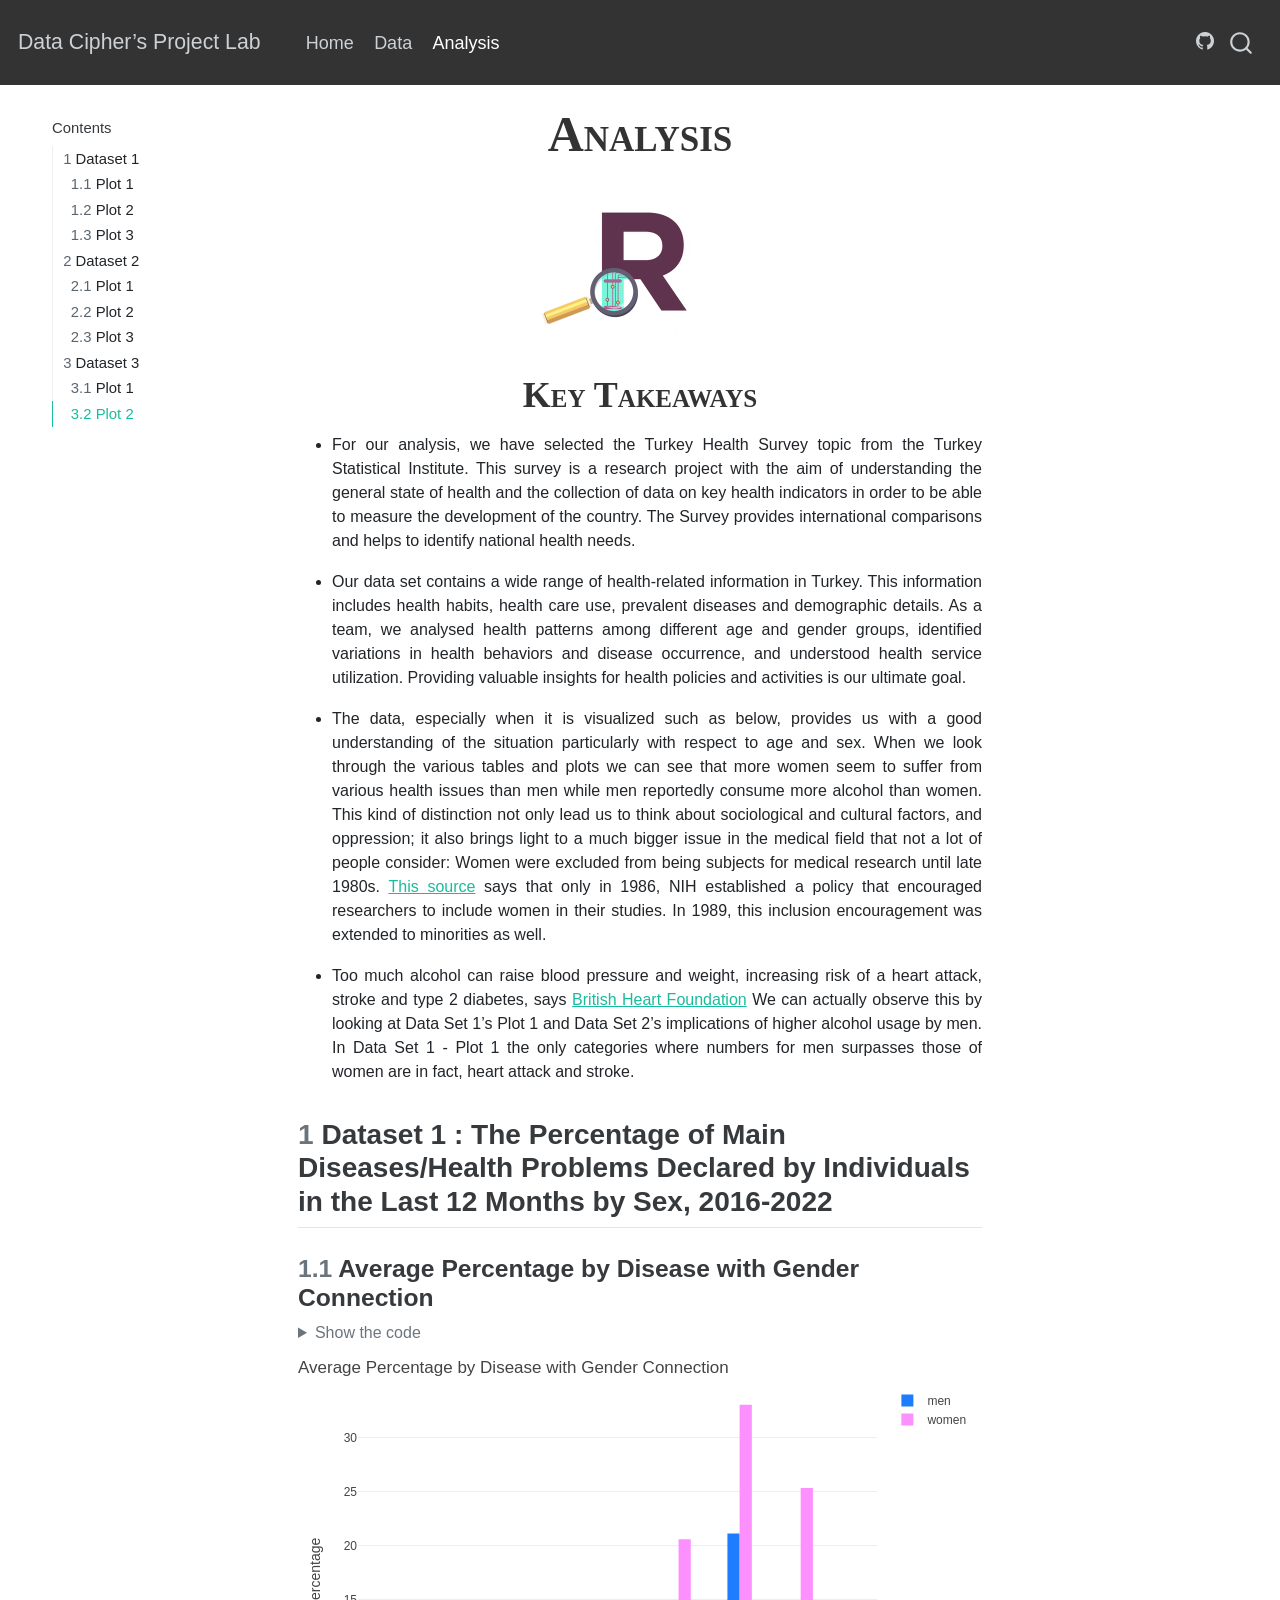
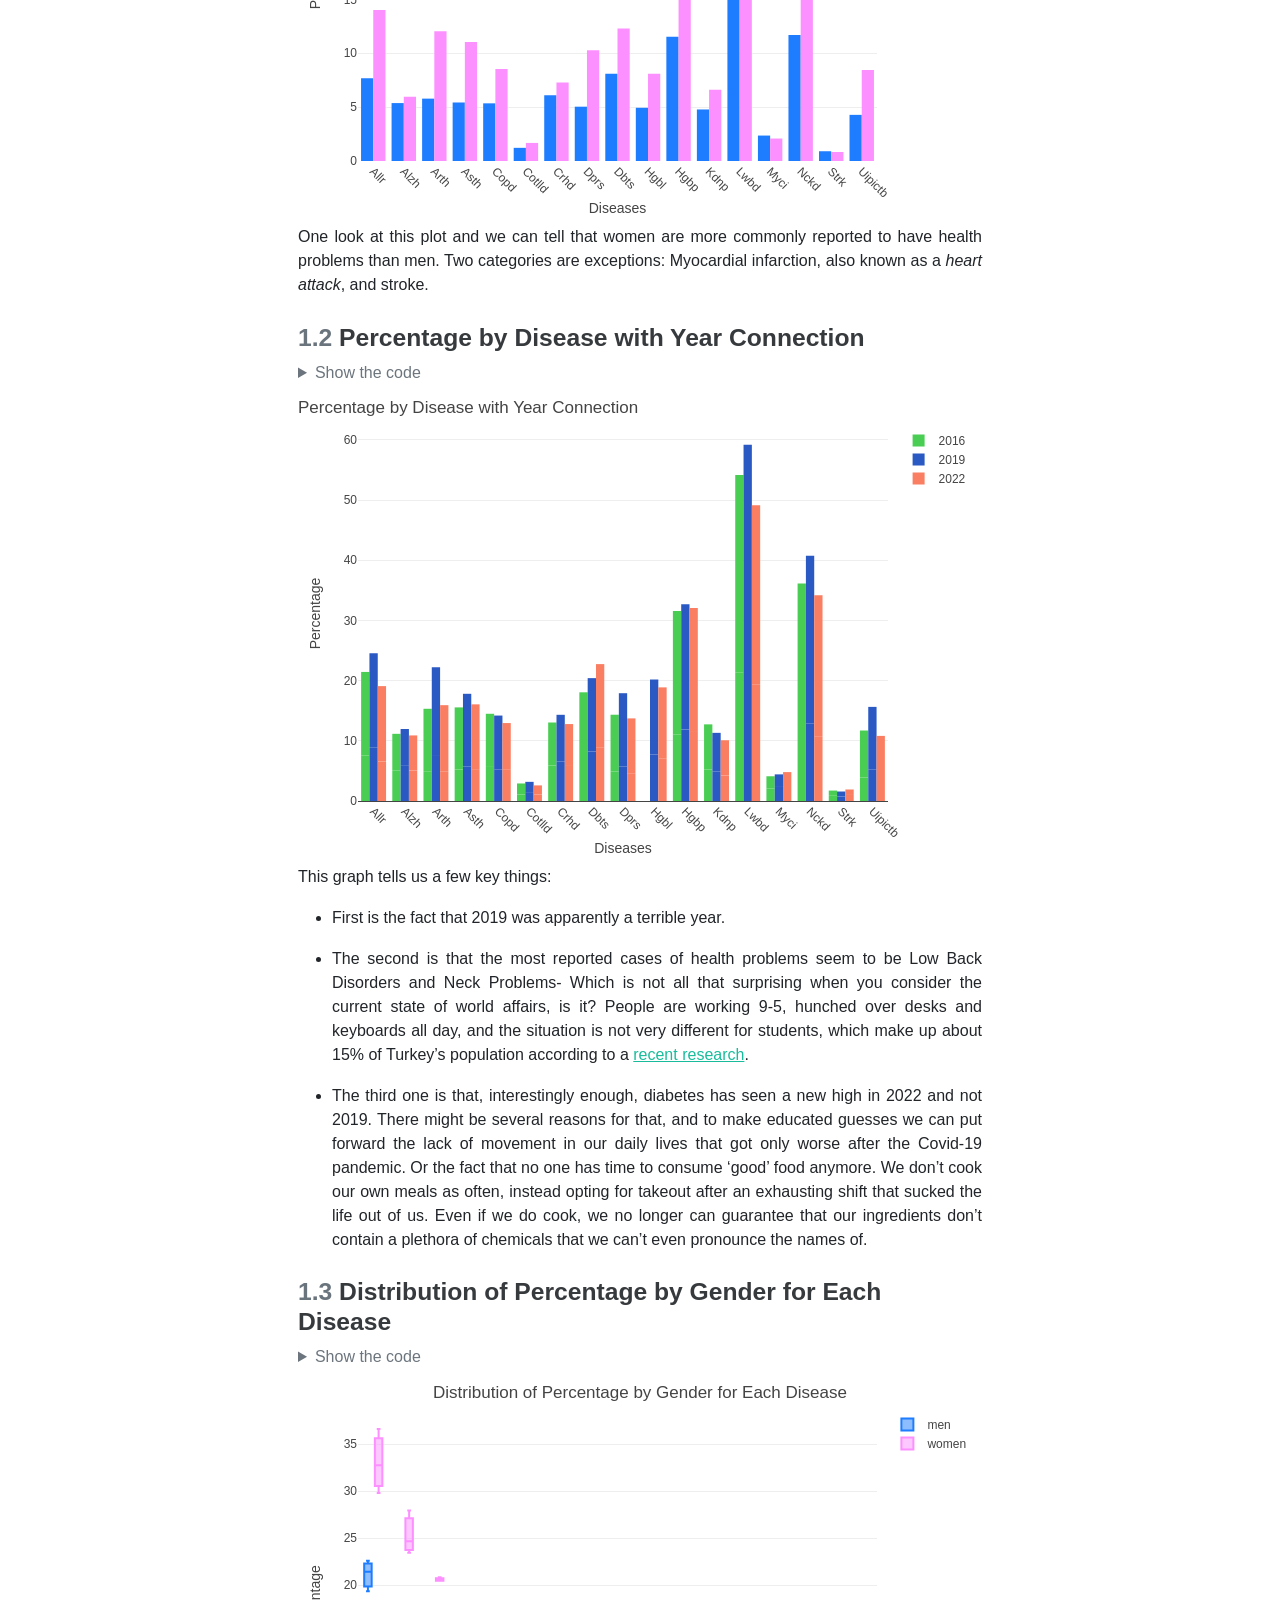
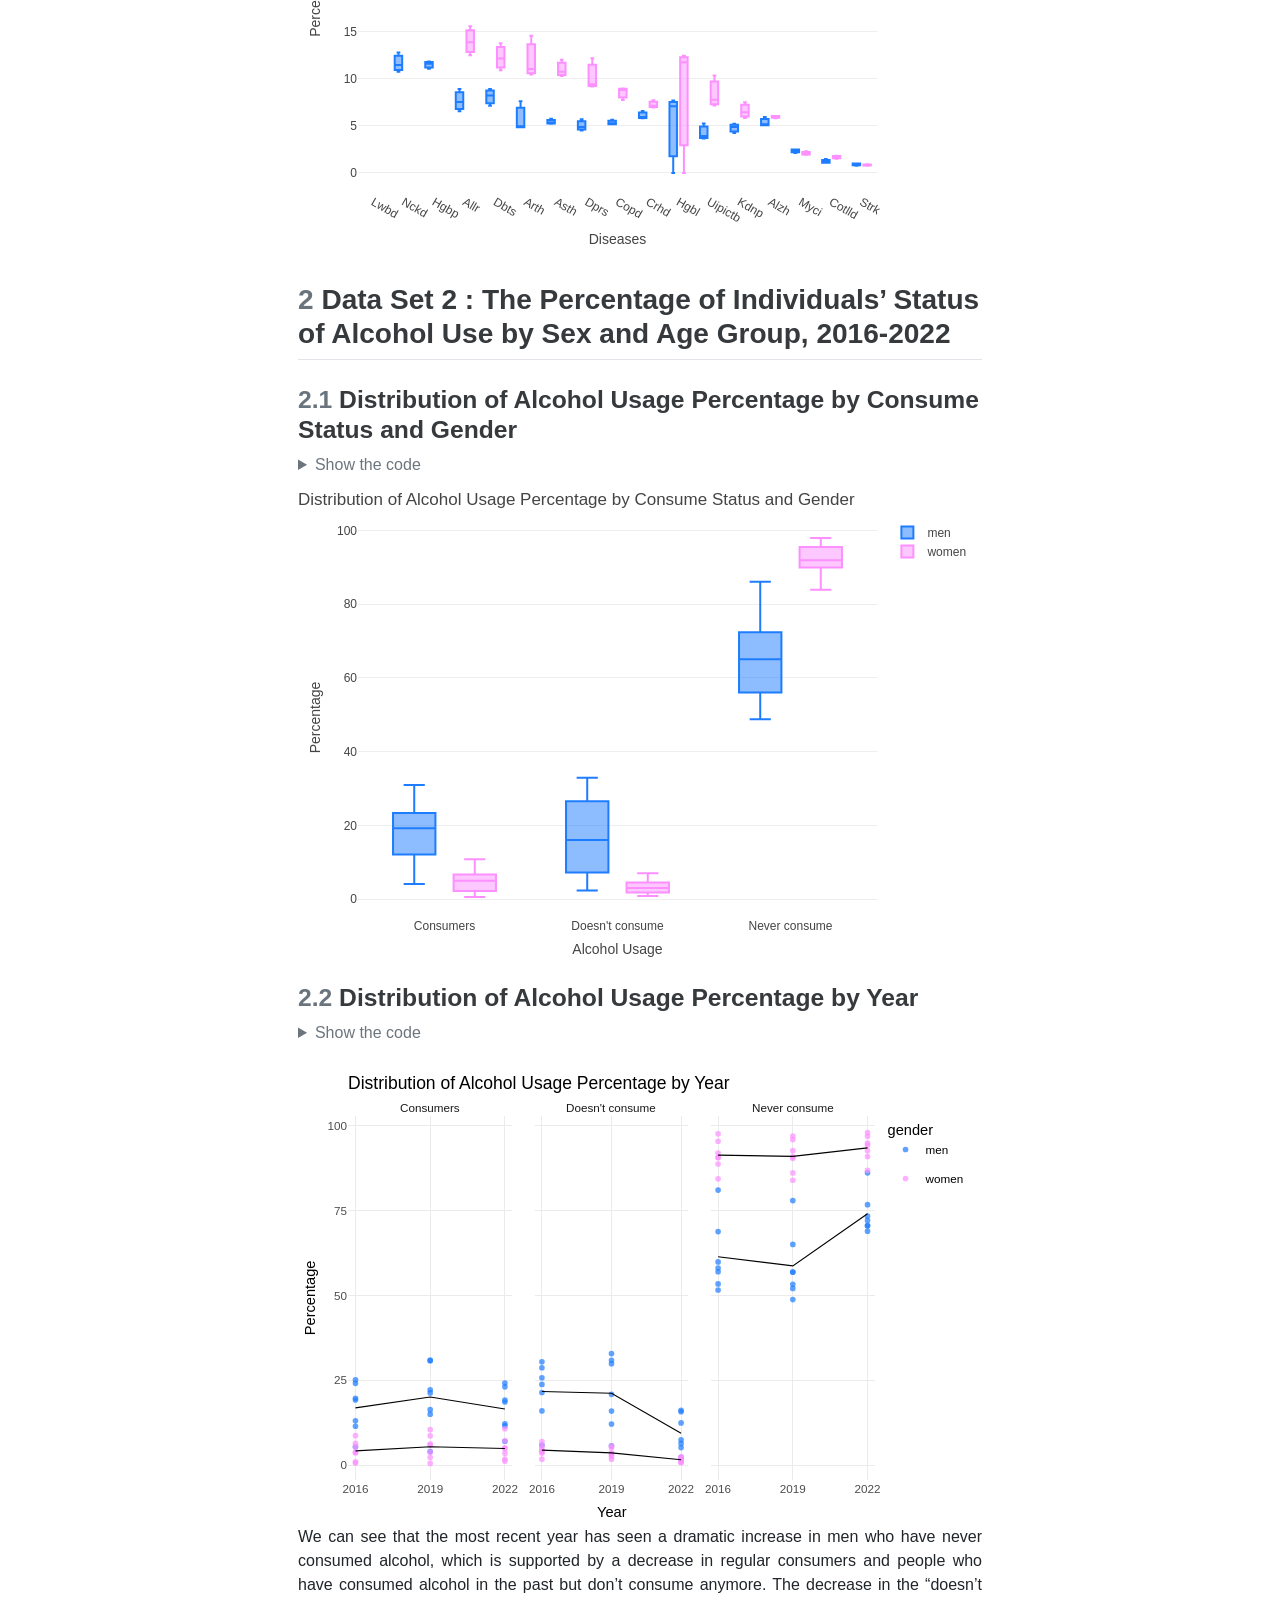
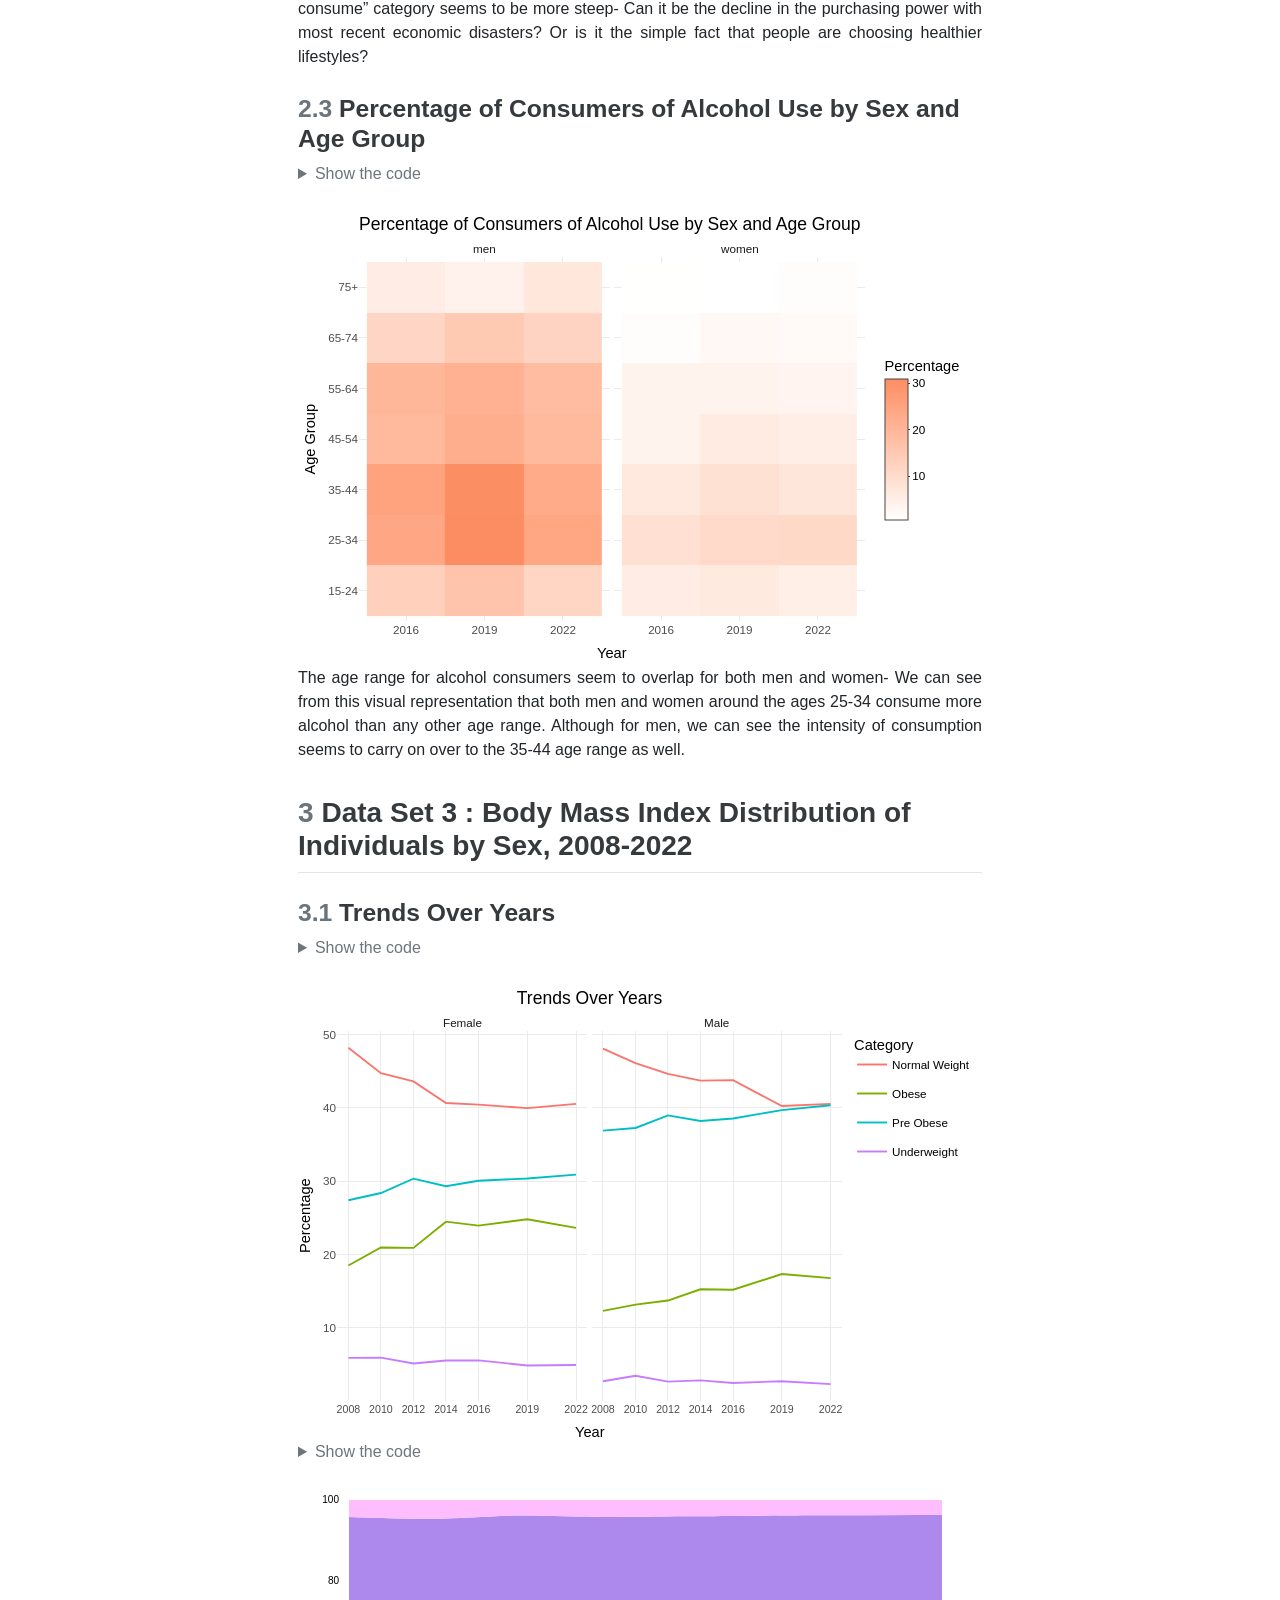
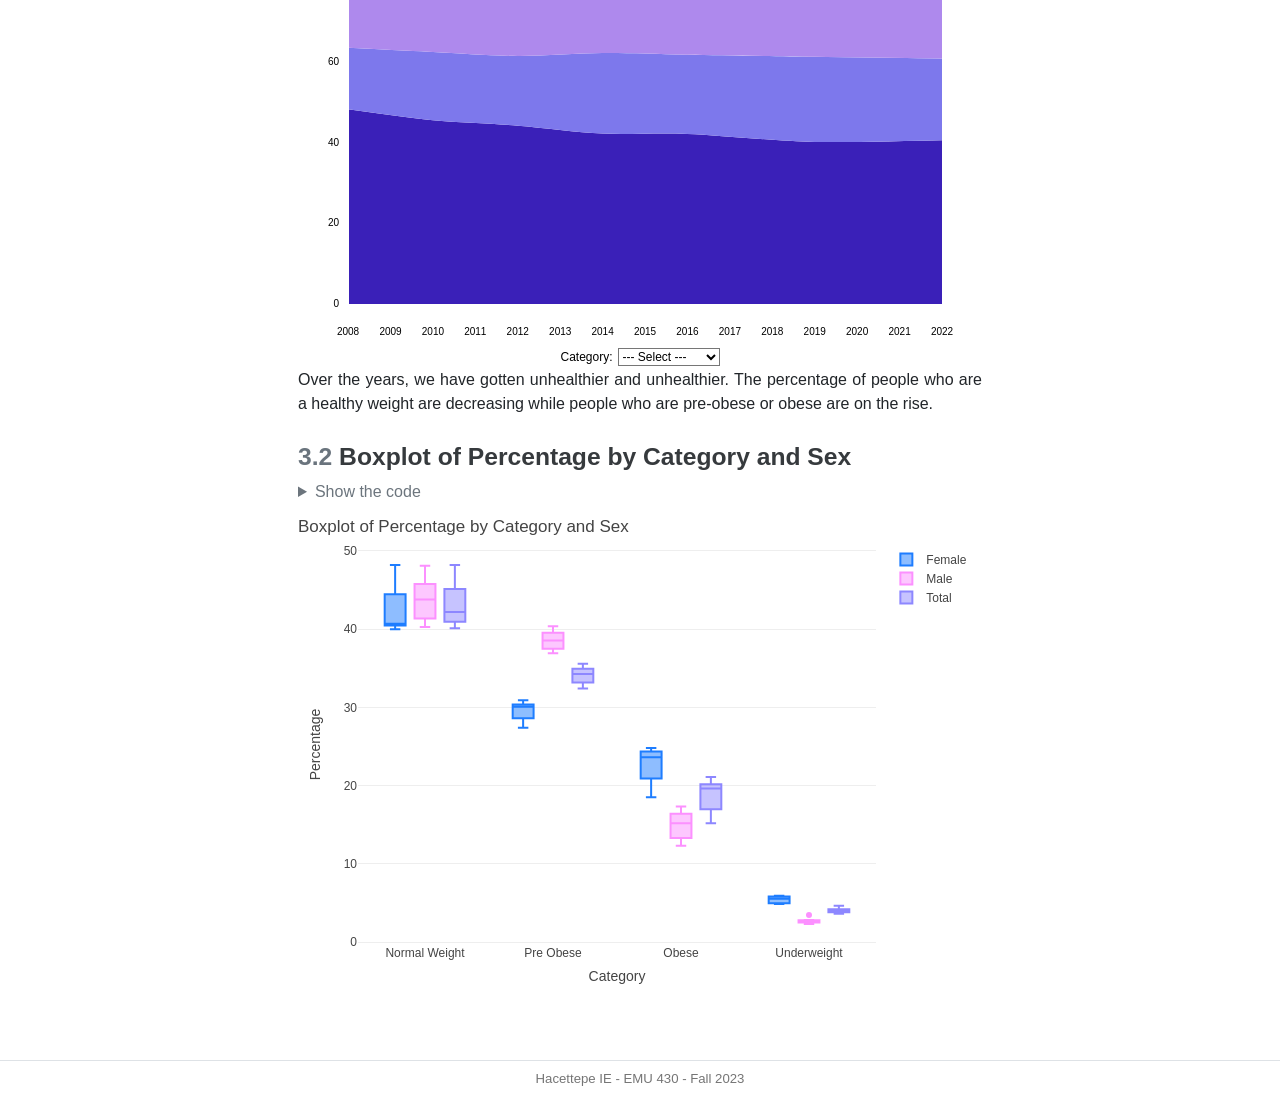
==== commit 92bcf258: "Final" ====
--- a/docs/analysis.html
+++ b/docs/analysis.html
@@ -172,9 +172,8 @@
   </ul></li>
   <li><a href="#data-set-3-body-mass-index-distribution-of-individuals-by-sex-2008-2022" id="toc-data-set-3-body-mass-index-distribution-of-individuals-by-sex-2008-2022" class="nav-link" data-scroll-target="#data-set-3-body-mass-index-distribution-of-individuals-by-sex-2008-2022"><span class="header-section-number">3</span> Data Set 3 : Body Mass Index Distribution of Individuals by Sex, 2008-2022</a>
   <ul>
-  <li><a href="#percentage-of-categories-over-years" id="toc-percentage-of-categories-over-years" class="nav-link" data-scroll-target="#percentage-of-categories-over-years"><span class="header-section-number">3.1</span> Percentage of Categories Over Years</a></li>
-  <li><a href="#trends-over-years" id="toc-trends-over-years" class="nav-link" data-scroll-target="#trends-over-years"><span class="header-section-number">3.2</span> Trends Over Years</a></li>
-  <li><a href="#boxplot-of-percentage-by-category-and-sex" id="toc-boxplot-of-percentage-by-category-and-sex" class="nav-link" data-scroll-target="#boxplot-of-percentage-by-category-and-sex"><span class="header-section-number">3.3</span> Boxplot of Percentage by Category and Sex</a></li>
+  <li><a href="#trends-over-years" id="toc-trends-over-years" class="nav-link" data-scroll-target="#trends-over-years"><span class="header-section-number">3.1</span> Trends Over Years</a></li>
+  <li><a href="#boxplot-of-percentage-by-category-and-sex" id="toc-boxplot-of-percentage-by-category-and-sex" class="nav-link" data-scroll-target="#boxplot-of-percentage-by-category-and-sex"><span class="header-section-number">3.2</span> Boxplot of Percentage by Category and Sex</a></li>
   </ul></li>
   </ul>
 </nav>
@@ -239,13 +238,13 @@
 <span id="cb1-19"><a href="#cb1-19" aria-hidden="true" tabindex="-1"></a>plot</span></code><button title="Copy to Clipboard" class="code-copy-button"><i class="bi"></i></button></pre></div>
 </details>
 <div class="cell-output-display">
-<div class="plotly html-widget html-fill-item" id="htmlwidget-50152b20f1ce8316693d" style="width:100%;height:464px;"></div>
-<script type="application/json" data-for="htmlwidget-50152b20f1ce8316693d">{"x":{"visdat":{"8b0db774a7":["function () ","plotlyVisDat"]},"cur_data":"8b0db774a7","attrs":{"8b0db774a7":{"x":{},"y":{},"color":{},"colors":["#1E7DFF","#FC90FF"],"alpha_stroke":1,"sizes":[10,100],"spans":[1,20],"type":"bar"}},"layout":{"margin":{"b":40,"l":60,"t":25,"r":10},"title":{"text":"Average Percentage by Disease with Gender Connection","x":0,"y":1},"xaxis":{"domain":[0,1],"automargin":true,"title":"Diseases","zeroline":false,"tickangle":45,"categoryorder":"trace","type":"category","categoryarray":["Allr","Alzh","Arth","Asth","Copd","Cotlld","Crhd","Dbts","Dprs","Hgbl","Hgbp","Kdnp","Lwbd","Myci","Nckd","Strk","Uipictb"]},"yaxis":{"domain":[0,1],"automargin":true,"title":"Percentage","zeroline":false},"hovermode":"closest","showlegend":true},"source":"A","config":{"modeBarButtonsToAdd":["hoverclosest","hovercompare"],"showSendToCloud":false},"data":[{"x":["Allr","Alzh","Arth","Asth","Copd","Cotlld","Crhd","Dprs","Dbts","Hgbl","Hgbp","Kdnp","Lwbd","Myci","Nckd","Strk","Uipictb"],"y":[7.6779724364790409,5.3735703163394026,5.7861340508108352,5.4275524307911525,5.3487673130767153,1.2211441964735044,6.1027062144225388,5.0380604186408977,8.103265201840971,4.9368112027380731,11.5245198134687,4.7809546304106592,21.107182608504147,2.3602249481860236,11.684533032437804,0.90560624507417242,4.2804255594739535],"type":"bar","name":"men","marker":{"color":"rgba(30,125,255,1)","line":{"color":"rgba(30,125,255,1)"}},"textfont":{"color":"rgba(30,125,255,1)"},"error_y":{"color":"rgba(30,125,255,1)"},"error_x":{"color":"rgba(30,125,255,1)"},"xaxis":"x","yaxis":"y","frame":null},{"x":["Allr","Alzh","Arth","Asth","Copd","Cotlld","Crhd","Dprs","Dbts","Hgbl","Hgbp","Kdnp","Lwbd","Myci","Nckd","Strk","Uipictb"],"y":[14.013354177019723,5.9661781636778537,12.036993765963658,11.045274753893148,8.5300229406048889,1.6750226626665816,7.2785837708678409,10.282917184487278,12.301164289146438,8.0835690134560902,20.579644953340797,6.6018280674777809,33.049019195086963,2.0844825219114096,25.337287795368688,0.83531329571133883,8.4416502158828646],"type":"bar","name":"women","marker":{"color":"rgba(252,144,255,1)","line":{"color":"rgba(252,144,255,1)"}},"textfont":{"color":"rgba(252,144,255,1)"},"error_y":{"color":"rgba(252,144,255,1)"},"error_x":{"color":"rgba(252,144,255,1)"},"xaxis":"x","yaxis":"y","frame":null}],"highlight":{"on":"plotly_click","persistent":false,"dynamic":false,"selectize":false,"opacityDim":0.20000000000000001,"selected":{"opacity":1},"debounce":0},"shinyEvents":["plotly_hover","plotly_click","plotly_selected","plotly_relayout","plotly_brushed","plotly_brushing","plotly_clickannotation","plotly_doubleclick","plotly_deselect","plotly_afterplot","plotly_sunburstclick"],"base_url":"https://plot.ly"},"evals":[],"jsHooks":[]}</script>
-</div>
-</div>
-<blockquote class="blockquote">
+<div class="plotly html-widget html-fill-item" id="htmlwidget-20fa185e3e4d26d48828" style="width:100%;height:464px;"></div>
+<script type="application/json" data-for="htmlwidget-20fa185e3e4d26d48828">{"x":{"visdat":{"4394799da6e":["function () ","plotlyVisDat"]},"cur_data":"4394799da6e","attrs":{"4394799da6e":{"x":{},"y":{},"color":{},"colors":["#1E7DFF","#FC90FF"],"alpha_stroke":1,"sizes":[10,100],"spans":[1,20],"type":"bar"}},"layout":{"margin":{"b":40,"l":60,"t":25,"r":10},"title":{"text":"Average Percentage by Disease with Gender Connection","x":0,"y":1},"xaxis":{"domain":[0,1],"automargin":true,"title":"Diseases","zeroline":false,"tickangle":45,"categoryorder":"trace","type":"category","categoryarray":["Allr","Alzh","Arth","Asth","Copd","Cotlld","Crhd","Dbts","Dprs","Hgbl","Hgbp","Kdnp","Lwbd","Myci","Nckd","Strk","Uipictb"]},"yaxis":{"domain":[0,1],"automargin":true,"title":"Percentage","zeroline":false},"hovermode":"closest","showlegend":true},"source":"A","config":{"modeBarButtonsToAdd":["hoverclosest","hovercompare"],"showSendToCloud":false},"data":[{"x":["Allr","Alzh","Arth","Asth","Copd","Cotlld","Crhd","Dprs","Dbts","Hgbl","Hgbp","Kdnp","Lwbd","Myci","Nckd","Strk","Uipictb"],"y":[7.6779724364790409,5.3735703163394026,5.7861340508108352,5.4275524307911525,5.3487673130767153,1.2211441964735044,6.1027062144225388,5.0380604186408977,8.103265201840971,4.9368112027380731,11.5245198134687,4.7809546304106592,21.107182608504147,2.3602249481860236,11.684533032437804,0.90560624507417242,4.2804255594739535],"type":"bar","name":"men","marker":{"color":"rgba(30,125,255,1)","line":{"color":"rgba(30,125,255,1)"}},"textfont":{"color":"rgba(30,125,255,1)"},"error_y":{"color":"rgba(30,125,255,1)"},"error_x":{"color":"rgba(30,125,255,1)"},"xaxis":"x","yaxis":"y","frame":null},{"x":["Allr","Alzh","Arth","Asth","Copd","Cotlld","Crhd","Dprs","Dbts","Hgbl","Hgbp","Kdnp","Lwbd","Myci","Nckd","Strk","Uipictb"],"y":[14.013354177019723,5.9661781636778537,12.036993765963658,11.045274753893148,8.5300229406048889,1.6750226626665816,7.2785837708678409,10.282917184487278,12.301164289146438,8.0835690134560902,20.579644953340797,6.6018280674777809,33.049019195086963,2.0844825219114096,25.337287795368688,0.83531329571133883,8.4416502158828646],"type":"bar","name":"women","marker":{"color":"rgba(252,144,255,1)","line":{"color":"rgba(252,144,255,1)"}},"textfont":{"color":"rgba(252,144,255,1)"},"error_y":{"color":"rgba(252,144,255,1)"},"error_x":{"color":"rgba(252,144,255,1)"},"xaxis":"x","yaxis":"y","frame":null}],"highlight":{"on":"plotly_click","persistent":false,"dynamic":false,"selectize":false,"opacityDim":0.20000000000000001,"selected":{"opacity":1},"debounce":0},"shinyEvents":["plotly_hover","plotly_click","plotly_selected","plotly_relayout","plotly_brushed","plotly_brushing","plotly_clickannotation","plotly_doubleclick","plotly_deselect","plotly_afterplot","plotly_sunburstclick"],"base_url":"https://plot.ly"},"evals":[],"jsHooks":[]}</script>
+</div>
+</div>
+<div style="text-align: justify">
 <p>One look at this plot and we can tell that women are more commonly reported to have health problems than men. Two categories are exceptions: Myocardial infarction, also known as a <em>heart attack</em>, and stroke.</p>
-</blockquote>
+</div>
 </section>
 <section id="percentage-by-disease-with-year-connection" class="level3" data-toc-text="Plot 2" data-number="1.2">
 <h3 data-toc-text="Plot 2" data-number="1.2" class="anchored" data-anchor-id="percentage-by-disease-with-year-connection"><span class="header-section-number">1.2</span> Percentage by Disease with Year Connection</h3>
@@ -268,18 +267,18 @@
 <span id="cb2-14"><a href="#cb2-14" aria-hidden="true" tabindex="-1"></a>chart_12</span></code><button title="Copy to Clipboard" class="code-copy-button"><i class="bi"></i></button></pre></div>
 </details>
 <div class="cell-output-display">
-<div class="plotly html-widget html-fill-item" id="htmlwidget-7b250bb2b95d4a87543b" style="width:100%;height:464px;"></div>
-<script type="application/json" data-for="htmlwidget-7b250bb2b95d4a87543b">{"x":{"visdat":{"8b06f942ee2":["function () ","plotlyVisDat"]},"cur_data":"8b06f942ee2","attrs":{"8b06f942ee2":{"x":{},"y":{},"color":{},"colors":["#49CE53","#2B59C3","#FA7E61"],"alpha_stroke":1,"sizes":[10,100],"spans":[1,20],"type":"bar"}},"layout":{"margin":{"b":40,"l":60,"t":25,"r":10},"title":{"text":"Percentage by Disease with Year Connection","x":0,"y":1},"xaxis":{"domain":[0,1],"automargin":true,"title":"Diseases","tickangle":45,"type":"category","categoryorder":"array","categoryarray":["Allr","Alzh","Arth","Asth","Copd","Cotlld","Crhd","Dbts","Dprs","Hgbl","Hgbp","Kdnp","Lwbd","Myci","Nckd","Strk","Uipictb"]},"yaxis":{"domain":[0,1],"automargin":true,"title":"Percentage"},"hovermode":"closest","showlegend":true},"source":"A","config":{"modeBarButtonsToAdd":["hoverclosest","hovercompare"],"showSendToCloud":false},"data":[{"x":["Allr","Allr","Alzh","Alzh","Arth","Arth","Asth","Asth","Copd","Copd","Cotlld","Cotlld","Crhd","Crhd","Dprs","Dprs","Dbts","Dbts","Hgbl","Hgbl","Hgbp","Hgbp","Kdnp","Kdnp","Myci","Myci","Nckd","Nckd","Strk","Strk","Uipictb","Uipictb","Lwbd","Lwbd"],"y":[7.5405907316304335,13.90024550995577,5.0956861842644736,6.0655934898177071,4.8583613280283595,10.462408090340206,5.2344601627083343,10.316175126689545,5.6581225980106504,8.8341913587351737,1.0929407289891158,1.8208926122559466,5.8989576926295459,7.1431950426040292,4.8917359673190166,9.4407729932995537,7.1418795380343791,10.916818965812491,0,0,11.083737024019969,20.471834686819612,5.2254579153229521,7.507322857191963,2.1051780195948262,2.004608067001632,11.473857962971559,24.64700244221444,0.96268774764124032,0.77190709576156979,3.9222097238349551,7.7890004381493085,21.403870359647737,32.751858380323867],"type":"bar","name":"2016","marker":{"color":"rgba(73,206,83,1)","line":{"color":"rgba(73,206,83,1)"}},"textfont":{"color":"rgba(73,206,83,1)"},"error_y":{"color":"rgba(73,206,83,1)"},"error_x":{"color":"rgba(73,206,83,1)"},"xaxis":"x","yaxis":"y","frame":null},{"x":["Allr","Allr","Alzh","Alzh","Arth","Arth","Asth","Asth","Copd","Copd","Cotlld","Cotlld","Crhd","Crhd","Dprs","Dprs","Dbts","Dbts","Hgbl","Hgbl","Hgbp","Hgbp","Kdnp","Kdnp","Myci","Myci","Nckd","Nckd","Strk","Strk","Uipictb","Uipictb","Lwbd","Lwbd"],"y":[8.926596937477143,15.621690956978505,5.955258175231009,6.008264401571866,7.6369456060174947,14.591047859311281,5.7591128228014483,12.051521634128072,5.20806800961532,8.9869934022360507,1.4776752112324729,1.7051297368176912,6.5888899894327349,7.732646962014039,5.7036957945003728,12.204514763443914,8.2318333903577035,12.180856118197356,7.7063226883459182,12.478487075945148,11.866926961143056,20.814122543063611,4.8759315956880895,6.4482990276604824,2.4845709728617318,1.9404164367068524,12.816394200945908,27.942146894581317,0.74958961299222338,0.82627497848858789,5.265234696885404,10.372254263563597,22.589058103467885,36.596699275532579],"type":"bar","name":"2019","marker":{"color":"rgba(43,89,195,1)","line":{"color":"rgba(43,89,195,1)"}},"textfont":{"color":"rgba(43,89,195,1)"},"error_y":{"color":"rgba(43,89,195,1)"},"error_x":{"color":"rgba(43,89,195,1)"},"xaxis":"x","yaxis":"y","frame":null},{"x":["Allr","Allr","Alzh","Alzh","Arth","Arth","Asth","Asth","Copd","Copd","Cotlld","Cotlld","Crhd","Crhd","Dprs","Dprs","Dbts","Dbts","Hgbl","Hgbl","Hgbp","Hgbp","Kdnp","Kdnp","Myci","Myci","Nckd","Nckd","Strk","Strk","Uipictb","Uipictb","Lwbd","Lwbd"],"y":[6.5667296403295454,12.518126064124896,5.0697665895227262,5.824676599643988,4.8630952183866514,11.057525348239485,5.2890843068636748,10.768127500861825,5.1801113316041754,7.7688840608434422,1.0928166491989246,1.4990456389261073,5.8202709612053365,6.9599093079854555,4.5187494941033028,9.2034637967183688,8.9360826771308286,13.80581778342947,7.1041109198683019,11.772219964423121,11.622895455243073,20.45297763013917,4.2414743802209349,5.8498623175808975,2.4909258521015132,2.3084230620257449,10.763346933395946,23.422714049310308,1.0045413745890537,0.90775781288385882,3.6538322577015006,7.1636959459356886,19.328619362396815,29.798499929404436],"type":"bar","name":"2022","marker":{"color":"rgba(250,126,97,1)","line":{"color":"rgba(250,126,97,1)"}},"textfont":{"color":"rgba(250,126,97,1)"},"error_y":{"color":"rgba(250,126,97,1)"},"error_x":{"color":"rgba(250,126,97,1)"},"xaxis":"x","yaxis":"y","frame":null}],"highlight":{"on":"plotly_click","persistent":false,"dynamic":false,"selectize":false,"opacityDim":0.20000000000000001,"selected":{"opacity":1},"debounce":0},"shinyEvents":["plotly_hover","plotly_click","plotly_selected","plotly_relayout","plotly_brushed","plotly_brushing","plotly_clickannotation","plotly_doubleclick","plotly_deselect","plotly_afterplot","plotly_sunburstclick"],"base_url":"https://plot.ly"},"evals":[],"jsHooks":[]}</script>
-</div>
-</div>
-<blockquote class="blockquote">
+<div class="plotly html-widget html-fill-item" id="htmlwidget-698fd121997c93a858be" style="width:100%;height:464px;"></div>
+<script type="application/json" data-for="htmlwidget-698fd121997c93a858be">{"x":{"visdat":{"43946cb155ce":["function () ","plotlyVisDat"]},"cur_data":"43946cb155ce","attrs":{"43946cb155ce":{"x":{},"y":{},"color":{},"colors":["#49CE53","#2B59C3","#FA7E61"],"alpha_stroke":1,"sizes":[10,100],"spans":[1,20],"type":"bar"}},"layout":{"margin":{"b":40,"l":60,"t":25,"r":10},"title":{"text":"Percentage by Disease with Year Connection","x":0,"y":1},"xaxis":{"domain":[0,1],"automargin":true,"title":"Diseases","tickangle":45,"type":"category","categoryorder":"array","categoryarray":["Allr","Alzh","Arth","Asth","Copd","Cotlld","Crhd","Dbts","Dprs","Hgbl","Hgbp","Kdnp","Lwbd","Myci","Nckd","Strk","Uipictb"]},"yaxis":{"domain":[0,1],"automargin":true,"title":"Percentage"},"hovermode":"closest","showlegend":true},"source":"A","config":{"modeBarButtonsToAdd":["hoverclosest","hovercompare"],"showSendToCloud":false},"data":[{"x":["Allr","Allr","Alzh","Alzh","Arth","Arth","Asth","Asth","Copd","Copd","Cotlld","Cotlld","Crhd","Crhd","Dprs","Dprs","Dbts","Dbts","Hgbl","Hgbl","Hgbp","Hgbp","Kdnp","Kdnp","Myci","Myci","Nckd","Nckd","Strk","Strk","Uipictb","Uipictb","Lwbd","Lwbd"],"y":[7.5405907316304335,13.90024550995577,5.0956861842644736,6.0655934898177071,4.8583613280283595,10.462408090340206,5.2344601627083343,10.316175126689545,5.6581225980106504,8.8341913587351737,1.0929407289891158,1.8208926122559466,5.8989576926295459,7.1431950426040292,4.8917359673190166,9.4407729932995537,7.1418795380343791,10.916818965812491,0,0,11.083737024019969,20.471834686819612,5.2254579153229521,7.507322857191963,2.1051780195948262,2.004608067001632,11.473857962971559,24.64700244221444,0.96268774764124032,0.77190709576156979,3.9222097238349551,7.7890004381493085,21.403870359647737,32.751858380323867],"type":"bar","name":"2016","marker":{"color":"rgba(73,206,83,1)","line":{"color":"rgba(73,206,83,1)"}},"textfont":{"color":"rgba(73,206,83,1)"},"error_y":{"color":"rgba(73,206,83,1)"},"error_x":{"color":"rgba(73,206,83,1)"},"xaxis":"x","yaxis":"y","frame":null},{"x":["Allr","Allr","Alzh","Alzh","Arth","Arth","Asth","Asth","Copd","Copd","Cotlld","Cotlld","Crhd","Crhd","Dprs","Dprs","Dbts","Dbts","Hgbl","Hgbl","Hgbp","Hgbp","Kdnp","Kdnp","Myci","Myci","Nckd","Nckd","Strk","Strk","Uipictb","Uipictb","Lwbd","Lwbd"],"y":[8.926596937477143,15.621690956978505,5.955258175231009,6.008264401571866,7.6369456060174947,14.591047859311281,5.7591128228014483,12.051521634128072,5.20806800961532,8.9869934022360507,1.4776752112324729,1.7051297368176912,6.5888899894327349,7.732646962014039,5.7036957945003728,12.204514763443914,8.2318333903577035,12.180856118197356,7.7063226883459182,12.478487075945148,11.866926961143056,20.814122543063611,4.8759315956880895,6.4482990276604824,2.4845709728617318,1.9404164367068524,12.816394200945908,27.942146894581317,0.74958961299222338,0.82627497848858789,5.265234696885404,10.372254263563597,22.589058103467885,36.596699275532579],"type":"bar","name":"2019","marker":{"color":"rgba(43,89,195,1)","line":{"color":"rgba(43,89,195,1)"}},"textfont":{"color":"rgba(43,89,195,1)"},"error_y":{"color":"rgba(43,89,195,1)"},"error_x":{"color":"rgba(43,89,195,1)"},"xaxis":"x","yaxis":"y","frame":null},{"x":["Allr","Allr","Alzh","Alzh","Arth","Arth","Asth","Asth","Copd","Copd","Cotlld","Cotlld","Crhd","Crhd","Dprs","Dprs","Dbts","Dbts","Hgbl","Hgbl","Hgbp","Hgbp","Kdnp","Kdnp","Myci","Myci","Nckd","Nckd","Strk","Strk","Uipictb","Uipictb","Lwbd","Lwbd"],"y":[6.5667296403295454,12.518126064124896,5.0697665895227262,5.824676599643988,4.8630952183866514,11.057525348239485,5.2890843068636748,10.768127500861825,5.1801113316041754,7.7688840608434422,1.0928166491989246,1.4990456389261073,5.8202709612053365,6.9599093079854555,4.5187494941033028,9.2034637967183688,8.9360826771308286,13.80581778342947,7.1041109198683019,11.772219964423121,11.622895455243073,20.45297763013917,4.2414743802209349,5.8498623175808975,2.4909258521015132,2.3084230620257449,10.763346933395946,23.422714049310308,1.0045413745890537,0.90775781288385882,3.6538322577015006,7.1636959459356886,19.328619362396815,29.798499929404436],"type":"bar","name":"2022","marker":{"color":"rgba(250,126,97,1)","line":{"color":"rgba(250,126,97,1)"}},"textfont":{"color":"rgba(250,126,97,1)"},"error_y":{"color":"rgba(250,126,97,1)"},"error_x":{"color":"rgba(250,126,97,1)"},"xaxis":"x","yaxis":"y","frame":null}],"highlight":{"on":"plotly_click","persistent":false,"dynamic":false,"selectize":false,"opacityDim":0.20000000000000001,"selected":{"opacity":1},"debounce":0},"shinyEvents":["plotly_hover","plotly_click","plotly_selected","plotly_relayout","plotly_brushed","plotly_brushing","plotly_clickannotation","plotly_doubleclick","plotly_deselect","plotly_afterplot","plotly_sunburstclick"],"base_url":"https://plot.ly"},"evals":[],"jsHooks":[]}</script>
+</div>
+</div>
+<div style="text-align: justify">
 <p>This graph tells us a few key things:</p>
-</blockquote>
 <ul>
 <li><p>First is the fact that 2019 was apparently a terrible year.</p></li>
 <li><p>The second is that the most reported cases of health problems seem to be Low Back Disorders and Neck Problems- Which is not all that surprising when you consider the current state of world affairs, is it? People are working 9-5, hunched over desks and keyboards all day, and the situation is not very different for students, which make up about 15% of Turkey’s population according to a <a href="https://data.tuik.gov.tr/Bulten/Index?p=Istatistiklerle-Genclik-2022-49670">recent research</a>.</p></li>
 <li><p>The third one is that, interestingly enough, diabetes has seen a new high in 2022 and not 2019. There might be several reasons for that, and to make educated guesses we can put forward the lack of movement in our daily lives that got only worse after the Covid-19 pandemic. Or the fact that no one has time to consume ‘good’ food anymore. We don’t cook our own meals as often, instead opting for takeout after an exhausting shift that sucked the life out of us. Even if we do cook, we no longer can guarantee that our ingredients don’t contain a plethora of chemicals that we can’t even pronounce the names of.</p></li>
 </ul>
+</div>
 </section>
 <section id="distribution-of-percentage-by-gender-for-each-disease" class="level3" data-toc-text="Plot 3" data-number="1.3">
 <h3 data-toc-text="Plot 3" data-number="1.3" class="anchored" data-anchor-id="distribution-of-percentage-by-gender-for-each-disease"><span class="header-section-number">1.3</span> Distribution of Percentage by Gender for Each Disease</h3>
@@ -302,8 +301,8 @@
 <span id="cb3-14"><a href="#cb3-14" aria-hidden="true" tabindex="-1"></a>box_13</span></code><button title="Copy to Clipboard" class="code-copy-button"><i class="bi"></i></button></pre></div>
 </details>
 <div class="cell-output-display">
-<div class="plotly html-widget html-fill-item" id="htmlwidget-0966da11eb471e880cf8" style="width:100%;height:464px;"></div>
-<script type="application/json" data-for="htmlwidget-0966da11eb471e880cf8">{"x":{"visdat":{"8b015fe558c":["function () ","plotlyVisDat"]},"cur_data":"8b015fe558c","attrs":{"8b015fe558c":{"x":{},"y":{},"color":{},"colors":["#1E7DFF","#FC90FF"],"alpha_stroke":1,"sizes":[10,100],"spans":[1,20],"type":"box"}},"layout":{"margin":{"b":40,"l":60,"t":25,"r":10},"boxmode":"group","title":"Distribution of Percentage by Gender for Each Disease","xaxis":{"domain":[0,1],"automargin":true,"title":"Diseases","zeroline":false,"type":"category","categoryorder":"array","categoryarray":["Lwbd","Nckd","Hgbp","Allr","Dbts","Arth","Asth","Dprs","Copd","Crhd","Hgbl","Uipictb","Kdnp","Alzh","Myci","Cotlld","Strk"]},"yaxis":{"domain":[0,1],"automargin":true,"title":"Percentage","zeroline":false},"hovermode":"closest","showlegend":true},"source":"A","config":{"modeBarButtonsToAdd":["hoverclosest","hovercompare"],"showSendToCloud":false},"data":[{"fillcolor":"rgba(30,125,255,0.5)","x":["Allr","Allr","Allr","Alzh","Alzh","Alzh","Arth","Arth","Arth","Asth","Asth","Asth","Copd","Copd","Copd","Cotlld","Cotlld","Cotlld","Crhd","Crhd","Crhd","Dprs","Dprs","Dprs","Dbts","Dbts","Dbts","Hgbl","Hgbl","Hgbl","Hgbp","Hgbp","Hgbp","Kdnp","Kdnp","Kdnp","Myci","Myci","Myci","Nckd","Nckd","Nckd","Strk","Strk","Strk","Uipictb","Uipictb","Uipictb","Lwbd","Lwbd","Lwbd"],"y":[7.5405907316304335,8.926596937477143,6.5667296403295454,5.0956861842644736,5.955258175231009,5.0697665895227262,4.8583613280283595,7.6369456060174947,4.8630952183866514,5.2344601627083343,5.7591128228014483,5.2890843068636748,5.6581225980106504,5.20806800961532,5.1801113316041754,1.0929407289891158,1.4776752112324729,1.0928166491989246,5.8989576926295459,6.5888899894327349,5.8202709612053365,4.8917359673190166,5.7036957945003728,4.5187494941033028,7.1418795380343791,8.2318333903577035,8.9360826771308286,0,7.7063226883459182,7.1041109198683019,11.083737024019969,11.866926961143056,11.622895455243073,5.2254579153229521,4.8759315956880895,4.2414743802209349,2.1051780195948262,2.4845709728617318,2.4909258521015132,11.473857962971559,12.816394200945908,10.763346933395946,0.96268774764124032,0.74958961299222338,1.0045413745890537,3.9222097238349551,5.265234696885404,3.6538322577015006,21.403870359647737,22.589058103467885,19.328619362396815],"type":"box","name":"men","marker":{"color":"rgba(30,125,255,1)","line":{"color":"rgba(30,125,255,1)"}},"line":{"color":"rgba(30,125,255,1)"},"xaxis":"x","yaxis":"y","frame":null},{"fillcolor":"rgba(252,144,255,0.5)","x":["Allr","Allr","Allr","Alzh","Alzh","Alzh","Arth","Arth","Arth","Asth","Asth","Asth","Copd","Copd","Copd","Cotlld","Cotlld","Cotlld","Crhd","Crhd","Crhd","Dprs","Dprs","Dprs","Dbts","Dbts","Dbts","Hgbl","Hgbl","Hgbl","Hgbp","Hgbp","Hgbp","Kdnp","Kdnp","Kdnp","Myci","Myci","Myci","Nckd","Nckd","Nckd","Strk","Strk","Strk","Uipictb","Uipictb","Uipictb","Lwbd","Lwbd","Lwbd"],"y":[13.90024550995577,15.621690956978505,12.518126064124896,6.0655934898177071,6.008264401571866,5.824676599643988,10.462408090340206,14.591047859311281,11.057525348239485,10.316175126689545,12.051521634128072,10.768127500861825,8.8341913587351737,8.9869934022360507,7.7688840608434422,1.8208926122559466,1.7051297368176912,1.4990456389261073,7.1431950426040292,7.732646962014039,6.9599093079854555,9.4407729932995537,12.204514763443914,9.2034637967183688,10.916818965812491,12.180856118197356,13.80581778342947,0,12.478487075945148,11.772219964423121,20.471834686819612,20.814122543063611,20.45297763013917,7.507322857191963,6.4482990276604824,5.8498623175808975,2.004608067001632,1.9404164367068524,2.3084230620257449,24.64700244221444,27.942146894581317,23.422714049310308,0.77190709576156979,0.82627497848858789,0.90775781288385882,7.7890004381493085,10.372254263563597,7.1636959459356886,32.751858380323867,36.596699275532579,29.798499929404436],"type":"box","name":"women","marker":{"color":"rgba(252,144,255,1)","line":{"color":"rgba(252,144,255,1)"}},"line":{"color":"rgba(252,144,255,1)"},"xaxis":"x","yaxis":"y","frame":null}],"highlight":{"on":"plotly_click","persistent":false,"dynamic":false,"selectize":false,"opacityDim":0.20000000000000001,"selected":{"opacity":1},"debounce":0},"shinyEvents":["plotly_hover","plotly_click","plotly_selected","plotly_relayout","plotly_brushed","plotly_brushing","plotly_clickannotation","plotly_doubleclick","plotly_deselect","plotly_afterplot","plotly_sunburstclick"],"base_url":"https://plot.ly"},"evals":[],"jsHooks":[]}</script>
+<div class="plotly html-widget html-fill-item" id="htmlwidget-a66f0b015ce90460e386" style="width:100%;height:464px;"></div>
+<script type="application/json" data-for="htmlwidget-a66f0b015ce90460e386">{"x":{"visdat":{"4394320a7fd4":["function () ","plotlyVisDat"]},"cur_data":"4394320a7fd4","attrs":{"4394320a7fd4":{"x":{},"y":{},"color":{},"colors":["#1E7DFF","#FC90FF"],"alpha_stroke":1,"sizes":[10,100],"spans":[1,20],"type":"box"}},"layout":{"margin":{"b":40,"l":60,"t":25,"r":10},"boxmode":"group","title":"Distribution of Percentage by Gender for Each Disease","xaxis":{"domain":[0,1],"automargin":true,"title":"Diseases","zeroline":false,"type":"category","categoryorder":"array","categoryarray":["Lwbd","Nckd","Hgbp","Allr","Dbts","Arth","Asth","Dprs","Copd","Crhd","Hgbl","Uipictb","Kdnp","Alzh","Myci","Cotlld","Strk"]},"yaxis":{"domain":[0,1],"automargin":true,"title":"Percentage","zeroline":false},"hovermode":"closest","showlegend":true},"source":"A","config":{"modeBarButtonsToAdd":["hoverclosest","hovercompare"],"showSendToCloud":false},"data":[{"fillcolor":"rgba(30,125,255,0.5)","x":["Allr","Allr","Allr","Alzh","Alzh","Alzh","Arth","Arth","Arth","Asth","Asth","Asth","Copd","Copd","Copd","Cotlld","Cotlld","Cotlld","Crhd","Crhd","Crhd","Dprs","Dprs","Dprs","Dbts","Dbts","Dbts","Hgbl","Hgbl","Hgbl","Hgbp","Hgbp","Hgbp","Kdnp","Kdnp","Kdnp","Myci","Myci","Myci","Nckd","Nckd","Nckd","Strk","Strk","Strk","Uipictb","Uipictb","Uipictb","Lwbd","Lwbd","Lwbd"],"y":[7.5405907316304335,8.926596937477143,6.5667296403295454,5.0956861842644736,5.955258175231009,5.0697665895227262,4.8583613280283595,7.6369456060174947,4.8630952183866514,5.2344601627083343,5.7591128228014483,5.2890843068636748,5.6581225980106504,5.20806800961532,5.1801113316041754,1.0929407289891158,1.4776752112324729,1.0928166491989246,5.8989576926295459,6.5888899894327349,5.8202709612053365,4.8917359673190166,5.7036957945003728,4.5187494941033028,7.1418795380343791,8.2318333903577035,8.9360826771308286,0,7.7063226883459182,7.1041109198683019,11.083737024019969,11.866926961143056,11.622895455243073,5.2254579153229521,4.8759315956880895,4.2414743802209349,2.1051780195948262,2.4845709728617318,2.4909258521015132,11.473857962971559,12.816394200945908,10.763346933395946,0.96268774764124032,0.74958961299222338,1.0045413745890537,3.9222097238349551,5.265234696885404,3.6538322577015006,21.403870359647737,22.589058103467885,19.328619362396815],"type":"box","name":"men","marker":{"color":"rgba(30,125,255,1)","line":{"color":"rgba(30,125,255,1)"}},"line":{"color":"rgba(30,125,255,1)"},"xaxis":"x","yaxis":"y","frame":null},{"fillcolor":"rgba(252,144,255,0.5)","x":["Allr","Allr","Allr","Alzh","Alzh","Alzh","Arth","Arth","Arth","Asth","Asth","Asth","Copd","Copd","Copd","Cotlld","Cotlld","Cotlld","Crhd","Crhd","Crhd","Dprs","Dprs","Dprs","Dbts","Dbts","Dbts","Hgbl","Hgbl","Hgbl","Hgbp","Hgbp","Hgbp","Kdnp","Kdnp","Kdnp","Myci","Myci","Myci","Nckd","Nckd","Nckd","Strk","Strk","Strk","Uipictb","Uipictb","Uipictb","Lwbd","Lwbd","Lwbd"],"y":[13.90024550995577,15.621690956978505,12.518126064124896,6.0655934898177071,6.008264401571866,5.824676599643988,10.462408090340206,14.591047859311281,11.057525348239485,10.316175126689545,12.051521634128072,10.768127500861825,8.8341913587351737,8.9869934022360507,7.7688840608434422,1.8208926122559466,1.7051297368176912,1.4990456389261073,7.1431950426040292,7.732646962014039,6.9599093079854555,9.4407729932995537,12.204514763443914,9.2034637967183688,10.916818965812491,12.180856118197356,13.80581778342947,0,12.478487075945148,11.772219964423121,20.471834686819612,20.814122543063611,20.45297763013917,7.507322857191963,6.4482990276604824,5.8498623175808975,2.004608067001632,1.9404164367068524,2.3084230620257449,24.64700244221444,27.942146894581317,23.422714049310308,0.77190709576156979,0.82627497848858789,0.90775781288385882,7.7890004381493085,10.372254263563597,7.1636959459356886,32.751858380323867,36.596699275532579,29.798499929404436],"type":"box","name":"women","marker":{"color":"rgba(252,144,255,1)","line":{"color":"rgba(252,144,255,1)"}},"line":{"color":"rgba(252,144,255,1)"},"xaxis":"x","yaxis":"y","frame":null}],"highlight":{"on":"plotly_click","persistent":false,"dynamic":false,"selectize":false,"opacityDim":0.20000000000000001,"selected":{"opacity":1},"debounce":0},"shinyEvents":["plotly_hover","plotly_click","plotly_selected","plotly_relayout","plotly_brushed","plotly_brushing","plotly_clickannotation","plotly_doubleclick","plotly_deselect","plotly_afterplot","plotly_sunburstclick"],"base_url":"https://plot.ly"},"evals":[],"jsHooks":[]}</script>
 </div>
 </div>
 </section>
@@ -330,8 +329,8 @@
 <span id="cb4-13"><a href="#cb4-13" aria-hidden="true" tabindex="-1"></a>chart_21</span></code><button title="Copy to Clipboard" class="code-copy-button"><i class="bi"></i></button></pre></div>
 </details>
 <div class="cell-output-display">
-<div class="plotly html-widget html-fill-item" id="htmlwidget-114763b9f7485ce8f003" style="width:100%;height:464px;"></div>
-<script type="application/json" data-for="htmlwidget-114763b9f7485ce8f003">{"x":{"visdat":{"8b028c34e97":["function () ","plotlyVisDat"]},"cur_data":"8b028c34e97","attrs":{"8b028c34e97":{"x":{},"y":{},"color":{},"colors":["#1E7DFF","#FC90FF"],"alpha_stroke":1,"sizes":[10,100],"spans":[1,20],"type":"box"}},"layout":{"margin":{"b":40,"l":60,"t":25,"r":10},"boxmode":"group","title":{"text":"Distribution of Alcohol Usage Percentage by Consume Status and Gender","x":0,"y":1},"xaxis":{"domain":[0,1],"automargin":true,"title":"Alcohol Usage","zeroline":false,"type":"category","categoryorder":"array","categoryarray":["Consumers","Doesn't consume","Never consume"]},"yaxis":{"domain":[0,1],"automargin":true,"title":"Percentage","zeroline":false},"hovermode":"closest","showlegend":true},"source":"A","config":{"modeBarButtonsToAdd":["hoverclosest","hovercompare"],"showSendToCloud":false},"data":[{"fillcolor":"rgba(30,125,255,0.5)","x":["Consumers","Consumers","Consumers","Doesn't consume","Doesn't consume","Doesn't consume","Never consume","Never consume","Never consume","Consumers","Consumers","Consumers","Doesn't consume","Doesn't consume","Doesn't consume","Never consume","Never consume","Never consume","Consumers","Consumers","Consumers","Doesn't consume","Doesn't consume","Doesn't consume","Never consume","Never consume","Never consume","Consumers","Consumers","Consumers","Doesn't consume","Doesn't consume","Doesn't consume","Never consume","Never consume","Never consume","Consumers","Consumers","Consumers","Doesn't consume","Doesn't consume","Doesn't consume","Never consume","Never consume","Never consume","Consumers","Consumers","Consumers","Doesn't consume","Doesn't consume","Doesn't consume","Never consume","Never consume","Never consume","Consumers","Consumers","Consumers","Doesn't consume","Doesn't consume","Doesn't consume","Never consume","Never consume","Never consume"],"y":[13.080057582653065,16.368840545340152,11.590163795463285,5.9217498778847011,5.7362601963165716,2.3365367060660227,80.998192372121991,77.894899258343273,86.073299498470689,24.130715479946424,30.947661991606822,24.225032852382171,16.002125267373184,12.159591987097127,5.2265717053870375,59.867159252680381,56.892746021296048,70.548395442230799,25.180695757616945,30.75439070353082,23.102353125136823,21.431382798953049,15.95561004508515,6.434361494784552,53.38792144343001,53.289999251384032,70.463285380078617,19.218946391194393,22.239190233300871,19.184477166721592,23.811531737576676,20.88891830884635,7.4929342499734375,56.969521658586899,56.871891457852783,73.322588583304977,19.701913228161178,21.311056878898114,18.61764859835974,28.700293818717366,29.918860559235405,12.485343843170673,51.597792953121456,48.770082561866488,68.897007558469582,11.489260828286989,15.048321627805294,12.205910534652798,30.442662859645473,32.8826503262854,15.768344789754673,58.068075773346251,52.069028045909306,72.025744675592534,5.4507332332203733,4.0740034685884376,7.0909266577268673,25.776615638747032,30.912083617740898,16.203216421027232,68.772652147595906,65.013912913670666,76.705856921245896],"type":"box","name":"men","marker":{"color":"rgba(30,125,255,1)","line":{"color":"rgba(30,125,255,1)"}},"line":{"color":"rgba(30,125,255,1)"},"xaxis":"x","yaxis":"y","frame":null},{"fillcolor":"rgba(252,144,255,0.5)","x":["Consumers","Consumers","Consumers","Doesn't consume","Doesn't consume","Doesn't consume","Never consume","Never consume","Never consume","Consumers","Consumers","Consumers","Doesn't consume","Doesn't consume","Doesn't consume","Never consume","Never consume","Never consume","Consumers","Consumers","Consumers","Doesn't consume","Doesn't consume","Doesn't consume","Never consume","Never consume","Never consume","Consumers","Consumers","Consumers","Doesn't consume","Doesn't consume","Doesn't consume","Never consume","Never consume","Never consume","Consumers","Consumers","Consumers","Doesn't consume","Doesn't consume","Doesn't consume","Never consume","Never consume","Never consume","Consumers","Consumers","Consumers","Doesn't consume","Doesn't consume","Doesn't consume","Never consume","Never consume","Never consume","Consumers","Consumers","Consumers","Doesn't consume","Doesn't consume","Doesn't consume","Never consume","Never consume","Never consume"],"y":[5.4064093370193076,6.2480878057190035,4.9318587696871026,3.9478235429275506,3.0067650329511983,0.85845339025700418,90.645766950295709,90.745147161329797,94.209687840055892,8.7147053935419709,10.478067379133316,10.764030525759383,6.9817722510544522,5.6333869796641052,2.4641517757075122,84.303522355403572,83.888545641202583,86.771817698533098,6.4445819549665311,8.6823052258773501,7.2011607987917312,4.8910589517210736,5.2589190595299593,1.9168612573960746,88.664359262014884,86.058775714592699,90.881977943812203,3.7246440764073898,6.0078791978807633,5.1306516223780694,5.7614897163180849,3.6632714135594964,2.2789487915827569,90.513865991990443,90.328849388559746,92.590399586039169,3.7702581414799372,3.8587643492614108,3.5588556750240627,4.3559263278284162,3.5484636611991092,1.6410555584849871,91.873815530691658,92.592771989539486,94.800088766490958,1.0298932258205633,2.31939914073729,1.8256213768699272,3.6000334568287542,1.8130807216028795,1.3338245540336966,95.370073779104416,95.867520137659838,96.84055406909637,0.64858034979703394,0.54542882627277001,1.2077160356265262,1.806072778141218,2.5630622683393147,0.86444141913596861,97.545346872061742,96.891508905387909,97.92784254523751],"type":"box","name":"women","marker":{"color":"rgba(252,144,255,1)","line":{"color":"rgba(252,144,255,1)"}},"line":{"color":"rgba(252,144,255,1)"},"xaxis":"x","yaxis":"y","frame":null}],"highlight":{"on":"plotly_click","persistent":false,"dynamic":false,"selectize":false,"opacityDim":0.20000000000000001,"selected":{"opacity":1},"debounce":0},"shinyEvents":["plotly_hover","plotly_click","plotly_selected","plotly_relayout","plotly_brushed","plotly_brushing","plotly_clickannotation","plotly_doubleclick","plotly_deselect","plotly_afterplot","plotly_sunburstclick"],"base_url":"https://plot.ly"},"evals":[],"jsHooks":[]}</script>
+<div class="plotly html-widget html-fill-item" id="htmlwidget-03a173a1f2aa4228b94b" style="width:100%;height:464px;"></div>
+<script type="application/json" data-for="htmlwidget-03a173a1f2aa4228b94b">{"x":{"visdat":{"4394ba96064":["function () ","plotlyVisDat"]},"cur_data":"4394ba96064","attrs":{"4394ba96064":{"x":{},"y":{},"color":{},"colors":["#1E7DFF","#FC90FF"],"alpha_stroke":1,"sizes":[10,100],"spans":[1,20],"type":"box"}},"layout":{"margin":{"b":40,"l":60,"t":25,"r":10},"boxmode":"group","title":{"text":"Distribution of Alcohol Usage Percentage by Consume Status and Gender","x":0,"y":1},"xaxis":{"domain":[0,1],"automargin":true,"title":"Alcohol Usage","zeroline":false,"type":"category","categoryorder":"array","categoryarray":["Consumers","Doesn't consume","Never consume"]},"yaxis":{"domain":[0,1],"automargin":true,"title":"Percentage","zeroline":false},"hovermode":"closest","showlegend":true},"source":"A","config":{"modeBarButtonsToAdd":["hoverclosest","hovercompare"],"showSendToCloud":false},"data":[{"fillcolor":"rgba(30,125,255,0.5)","x":["Consumers","Consumers","Consumers","Doesn't consume","Doesn't consume","Doesn't consume","Never consume","Never consume","Never consume","Consumers","Consumers","Consumers","Doesn't consume","Doesn't consume","Doesn't consume","Never consume","Never consume","Never consume","Consumers","Consumers","Consumers","Doesn't consume","Doesn't consume","Doesn't consume","Never consume","Never consume","Never consume","Consumers","Consumers","Consumers","Doesn't consume","Doesn't consume","Doesn't consume","Never consume","Never consume","Never consume","Consumers","Consumers","Consumers","Doesn't consume","Doesn't consume","Doesn't consume","Never consume","Never consume","Never consume","Consumers","Consumers","Consumers","Doesn't consume","Doesn't consume","Doesn't consume","Never consume","Never consume","Never consume","Consumers","Consumers","Consumers","Doesn't consume","Doesn't consume","Doesn't consume","Never consume","Never consume","Never consume"],"y":[13.080057582653065,16.368840545340152,11.590163795463285,5.9217498778847011,5.7362601963165716,2.3365367060660227,80.998192372121991,77.894899258343273,86.073299498470689,24.130715479946424,30.947661991606822,24.225032852382171,16.002125267373184,12.159591987097127,5.2265717053870375,59.867159252680381,56.892746021296048,70.548395442230799,25.180695757616945,30.75439070353082,23.102353125136823,21.431382798953049,15.95561004508515,6.434361494784552,53.38792144343001,53.289999251384032,70.463285380078617,19.218946391194393,22.239190233300871,19.184477166721592,23.811531737576676,20.88891830884635,7.4929342499734375,56.969521658586899,56.871891457852783,73.322588583304977,19.701913228161178,21.311056878898114,18.61764859835974,28.700293818717366,29.918860559235405,12.485343843170673,51.597792953121456,48.770082561866488,68.897007558469582,11.489260828286989,15.048321627805294,12.205910534652798,30.442662859645473,32.8826503262854,15.768344789754673,58.068075773346251,52.069028045909306,72.025744675592534,5.4507332332203733,4.0740034685884376,7.0909266577268673,25.776615638747032,30.912083617740898,16.203216421027232,68.772652147595906,65.013912913670666,76.705856921245896],"type":"box","name":"men","marker":{"color":"rgba(30,125,255,1)","line":{"color":"rgba(30,125,255,1)"}},"line":{"color":"rgba(30,125,255,1)"},"xaxis":"x","yaxis":"y","frame":null},{"fillcolor":"rgba(252,144,255,0.5)","x":["Consumers","Consumers","Consumers","Doesn't consume","Doesn't consume","Doesn't consume","Never consume","Never consume","Never consume","Consumers","Consumers","Consumers","Doesn't consume","Doesn't consume","Doesn't consume","Never consume","Never consume","Never consume","Consumers","Consumers","Consumers","Doesn't consume","Doesn't consume","Doesn't consume","Never consume","Never consume","Never consume","Consumers","Consumers","Consumers","Doesn't consume","Doesn't consume","Doesn't consume","Never consume","Never consume","Never consume","Consumers","Consumers","Consumers","Doesn't consume","Doesn't consume","Doesn't consume","Never consume","Never consume","Never consume","Consumers","Consumers","Consumers","Doesn't consume","Doesn't consume","Doesn't consume","Never consume","Never consume","Never consume","Consumers","Consumers","Consumers","Doesn't consume","Doesn't consume","Doesn't consume","Never consume","Never consume","Never consume"],"y":[5.4064093370193076,6.2480878057190035,4.9318587696871026,3.9478235429275506,3.0067650329511983,0.85845339025700418,90.645766950295709,90.745147161329797,94.209687840055892,8.7147053935419709,10.478067379133316,10.764030525759383,6.9817722510544522,5.6333869796641052,2.4641517757075122,84.303522355403572,83.888545641202583,86.771817698533098,6.4445819549665311,8.6823052258773501,7.2011607987917312,4.8910589517210736,5.2589190595299593,1.9168612573960746,88.664359262014884,86.058775714592699,90.881977943812203,3.7246440764073898,6.0078791978807633,5.1306516223780694,5.7614897163180849,3.6632714135594964,2.2789487915827569,90.513865991990443,90.328849388559746,92.590399586039169,3.7702581414799372,3.8587643492614108,3.5588556750240627,4.3559263278284162,3.5484636611991092,1.6410555584849871,91.873815530691658,92.592771989539486,94.800088766490958,1.0298932258205633,2.31939914073729,1.8256213768699272,3.6000334568287542,1.8130807216028795,1.3338245540336966,95.370073779104416,95.867520137659838,96.84055406909637,0.64858034979703394,0.54542882627277001,1.2077160356265262,1.806072778141218,2.5630622683393147,0.86444141913596861,97.545346872061742,96.891508905387909,97.92784254523751],"type":"box","name":"women","marker":{"color":"rgba(252,144,255,1)","line":{"color":"rgba(252,144,255,1)"}},"line":{"color":"rgba(252,144,255,1)"},"xaxis":"x","yaxis":"y","frame":null}],"highlight":{"on":"plotly_click","persistent":false,"dynamic":false,"selectize":false,"opacityDim":0.20000000000000001,"selected":{"opacity":1},"debounce":0},"shinyEvents":["plotly_hover","plotly_click","plotly_selected","plotly_relayout","plotly_brushed","plotly_brushing","plotly_clickannotation","plotly_doubleclick","plotly_deselect","plotly_afterplot","plotly_sunburstclick"],"base_url":"https://plot.ly"},"evals":[],"jsHooks":[]}</script>
 </div>
 </div>
 </section>
@@ -357,13 +356,13 @@
 <span id="cb5-15"><a href="#cb5-15" aria-hidden="true" tabindex="-1"></a><span class="fu">ggplotly</span>(chart_22)</span></code><button title="Copy to Clipboard" class="code-copy-button"><i class="bi"></i></button></pre></div>
 </details>
 <div class="cell-output-display">
-<div class="plotly html-widget html-fill-item" id="htmlwidget-db6395096c75b6e99dc1" style="width:100%;height:464px;"></div>
-<script type="application/json" data-for="htmlwidget-db6395096c75b6e99dc1">{"x":{"data":[{"x":[2016,2019,2022,2016,2019,2022,2016,2019,2022,2016,2019,2022,2016,2019,2022,2016,2019,2022,2016,2019,2022],"y":[13.080057582653065,16.368840545340152,11.590163795463285,24.130715479946424,30.947661991606822,24.225032852382171,25.180695757616945,30.75439070353082,23.102353125136823,19.218946391194393,22.239190233300871,19.184477166721592,19.701913228161178,21.311056878898114,18.61764859835974,11.489260828286989,15.048321627805294,12.205910534652798,5.4507332332203733,4.0740034685884376,7.0909266577268673],"text":["year: 2016<br />rate: 13.0800576<br />gender: men","year: 2019<br />rate: 16.3688405<br />gender: men","year: 2022<br />rate: 11.5901638<br />gender: men","year: 2016<br />rate: 24.1307155<br />gender: men","year: 2019<br />rate: 30.9476620<br />gender: men","year: 2022<br />rate: 24.2250329<br />gender: men","year: 2016<br />rate: 25.1806958<br />gender: men","year: 2019<br />rate: 30.7543907<br />gender: men","year: 2022<br />rate: 23.1023531<br />gender: men","year: 2016<br />rate: 19.2189464<br />gender: men","year: 2019<br />rate: 22.2391902<br />gender: men","year: 2022<br />rate: 19.1844772<br />gender: men","year: 2016<br />rate: 19.7019132<br />gender: men","year: 2019<br />rate: 21.3110569<br />gender: men","year: 2022<br />rate: 18.6176486<br />gender: men","year: 2016<br />rate: 11.4892608<br />gender: men","year: 2019<br />rate: 15.0483216<br />gender: men","year: 2022<br />rate: 12.2059105<br />gender: men","year: 2016<br />rate:  5.4507332<br />gender: men","year: 2019<br />rate:  4.0740035<br />gender: men","year: 2022<br />rate:  7.0909267<br />gender: men"],"type":"scatter","mode":"markers","marker":{"autocolorscale":false,"color":"rgba(30,125,255,1)","opacity":0.69999999999999996,"size":3.7795275590551185,"symbol":"circle","line":{"width":1.8897637795275593,"color":"rgba(30,125,255,1)"}},"hoveron":"points","name":"men","legendgroup":"men","showlegend":true,"xaxis":"x","yaxis":"y","hoverinfo":"text","frame":null},{"x":[2016,2019,2022,2016,2019,2022,2016,2019,2022,2016,2019,2022,2016,2019,2022,2016,2019,2022,2016,2019,2022],"y":[5.9217498778847011,5.7362601963165716,2.3365367060660227,16.002125267373184,12.159591987097127,5.2265717053870375,21.431382798953049,15.95561004508515,6.434361494784552,23.811531737576676,20.88891830884635,7.4929342499734375,28.700293818717366,29.918860559235405,12.485343843170673,30.442662859645473,32.8826503262854,15.768344789754673,25.776615638747032,30.912083617740898,16.203216421027232],"text":["year: 2016<br />rate:  5.9217499<br />gender: men","year: 2019<br />rate:  5.7362602<br />gender: men","year: 2022<br />rate:  2.3365367<br />gender: men","year: 2016<br />rate: 16.0021253<br />gender: men","year: 2019<br />rate: 12.1595920<br />gender: men","year: 2022<br />rate:  5.2265717<br />gender: men","year: 2016<br />rate: 21.4313828<br />gender: men","year: 2019<br />rate: 15.9556100<br />gender: men","year: 2022<br />rate:  6.4343615<br />gender: men","year: 2016<br />rate: 23.8115317<br />gender: men","year: 2019<br />rate: 20.8889183<br />gender: men","year: 2022<br />rate:  7.4929342<br />gender: men","year: 2016<br />rate: 28.7002938<br />gender: men","year: 2019<br />rate: 29.9188606<br />gender: men","year: 2022<br />rate: 12.4853438<br />gender: men","year: 2016<br />rate: 30.4426629<br />gender: men","year: 2019<br />rate: 32.8826503<br />gender: men","year: 2022<br />rate: 15.7683448<br />gender: men","year: 2016<br />rate: 25.7766156<br />gender: men","year: 2019<br />rate: 30.9120836<br />gender: men","year: 2022<br />rate: 16.2032164<br />gender: men"],"type":"scatter","mode":"markers","marker":{"autocolorscale":false,"color":"rgba(30,125,255,1)","opacity":0.69999999999999996,"size":3.7795275590551185,"symbol":"circle","line":{"width":1.8897637795275593,"color":"rgba(30,125,255,1)"}},"hoveron":"points","name":"men","legendgroup":"men","showlegend":false,"xaxis":"x2","yaxis":"y","hoverinfo":"text","frame":null},{"x":[2016,2019,2022,2016,2019,2022,2016,2019,2022,2016,2019,2022,2016,2019,2022,2016,2019,2022,2016,2019,2022],"y":[80.998192372121991,77.894899258343273,86.073299498470689,59.867159252680381,56.892746021296048,70.548395442230799,53.38792144343001,53.289999251384032,70.463285380078617,56.969521658586899,56.871891457852783,73.322588583304977,51.597792953121456,48.770082561866488,68.897007558469582,58.068075773346251,52.069028045909306,72.025744675592534,68.772652147595906,65.013912913670666,76.705856921245896],"text":["year: 2016<br />rate: 80.9981924<br />gender: men","year: 2019<br />rate: 77.8948993<br />gender: men","year: 2022<br />rate: 86.0732995<br />gender: men","year: 2016<br />rate: 59.8671593<br />gender: men","year: 2019<br />rate: 56.8927460<br />gender: men","year: 2022<br />rate: 70.5483954<br />gender: men","year: 2016<br />rate: 53.3879214<br />gender: men","year: 2019<br />rate: 53.2899993<br />gender: men","year: 2022<br />rate: 70.4632854<br />gender: men","year: 2016<br />rate: 56.9695217<br />gender: men","year: 2019<br />rate: 56.8718915<br />gender: men","year: 2022<br />rate: 73.3225886<br />gender: men","year: 2016<br />rate: 51.5977930<br />gender: men","year: 2019<br />rate: 48.7700826<br />gender: men","year: 2022<br />rate: 68.8970076<br />gender: men","year: 2016<br />rate: 58.0680758<br />gender: men","year: 2019<br />rate: 52.0690280<br />gender: men","year: 2022<br />rate: 72.0257447<br />gender: men","year: 2016<br />rate: 68.7726521<br />gender: men","year: 2019<br />rate: 65.0139129<br />gender: men","year: 2022<br />rate: 76.7058569<br />gender: men"],"type":"scatter","mode":"markers","marker":{"autocolorscale":false,"color":"rgba(30,125,255,1)","opacity":0.69999999999999996,"size":3.7795275590551185,"symbol":"circle","line":{"width":1.8897637795275593,"color":"rgba(30,125,255,1)"}},"hoveron":"points","name":"men","legendgroup":"men","showlegend":false,"xaxis":"x3","yaxis":"y","hoverinfo":"text","frame":null},{"x":[2016,2019,2022,2016,2019,2022,2016,2019,2022,2016,2019,2022,2016,2019,2022,2016,2019,2022,2016,2019,2022],"y":[5.4064093370193076,6.2480878057190035,4.9318587696871026,8.7147053935419709,10.478067379133316,10.764030525759383,6.4445819549665311,8.6823052258773501,7.2011607987917312,3.7246440764073898,6.0078791978807633,5.1306516223780694,3.7702581414799372,3.8587643492614108,3.5588556750240627,1.0298932258205633,2.31939914073729,1.8256213768699272,0.64858034979703394,0.54542882627277001,1.2077160356265262],"text":["year: 2016<br />rate:  5.4064093<br />gender: women","year: 2019<br />rate:  6.2480878<br />gender: women","year: 2022<br />rate:  4.9318588<br />gender: women","year: 2016<br />rate:  8.7147054<br />gender: women","year: 2019<br />rate: 10.4780674<br />gender: women","year: 2022<br />rate: 10.7640305<br />gender: women","year: 2016<br />rate:  6.4445820<br />gender: women","year: 2019<br />rate:  8.6823052<br />gender: women","year: 2022<br />rate:  7.2011608<br />gender: women","year: 2016<br />rate:  3.7246441<br />gender: women","year: 2019<br />rate:  6.0078792<br />gender: women","year: 2022<br />rate:  5.1306516<br />gender: women","year: 2016<br />rate:  3.7702581<br />gender: women","year: 2019<br />rate:  3.8587643<br />gender: women","year: 2022<br />rate:  3.5588557<br />gender: women","year: 2016<br />rate:  1.0298932<br />gender: women","year: 2019<br />rate:  2.3193991<br />gender: women","year: 2022<br />rate:  1.8256214<br />gender: women","year: 2016<br />rate:  0.6485803<br />gender: women","year: 2019<br />rate:  0.5454288<br />gender: women","year: 2022<br />rate:  1.2077160<br />gender: women"],"type":"scatter","mode":"markers","marker":{"autocolorscale":false,"color":"rgba(252,144,255,1)","opacity":0.69999999999999996,"size":3.7795275590551185,"symbol":"circle","line":{"width":1.8897637795275593,"color":"rgba(252,144,255,1)"}},"hoveron":"points","name":"women","legendgroup":"women","showlegend":true,"xaxis":"x","yaxis":"y","hoverinfo":"text","frame":null},{"x":[2016,2019,2022,2016,2019,2022,2016,2019,2022,2016,2019,2022,2016,2019,2022,2016,2019,2022,2016,2019,2022],"y":[3.9478235429275506,3.0067650329511983,0.85845339025700418,6.9817722510544522,5.6333869796641052,2.4641517757075122,4.8910589517210736,5.2589190595299593,1.9168612573960746,5.7614897163180849,3.6632714135594964,2.2789487915827569,4.3559263278284162,3.5484636611991092,1.6410555584849871,3.6000334568287542,1.8130807216028795,1.3338245540336966,1.806072778141218,2.5630622683393147,0.86444141913596861],"text":["year: 2016<br />rate:  3.9478235<br />gender: women","year: 2019<br />rate:  3.0067650<br />gender: women","year: 2022<br />rate:  0.8584534<br />gender: women","year: 2016<br />rate:  6.9817723<br />gender: women","year: 2019<br />rate:  5.6333870<br />gender: women","year: 2022<br />rate:  2.4641518<br />gender: women","year: 2016<br />rate:  4.8910590<br />gender: women","year: 2019<br />rate:  5.2589191<br />gender: women","year: 2022<br />rate:  1.9168613<br />gender: women","year: 2016<br />rate:  5.7614897<br />gender: women","year: 2019<br />rate:  3.6632714<br />gender: women","year: 2022<br />rate:  2.2789488<br />gender: women","year: 2016<br />rate:  4.3559263<br />gender: women","year: 2019<br />rate:  3.5484637<br />gender: women","year: 2022<br />rate:  1.6410556<br />gender: women","year: 2016<br />rate:  3.6000335<br />gender: women","year: 2019<br />rate:  1.8130807<br />gender: women","year: 2022<br />rate:  1.3338246<br />gender: women","year: 2016<br />rate:  1.8060728<br />gender: women","year: 2019<br />rate:  2.5630623<br />gender: women","year: 2022<br />rate:  0.8644414<br />gender: women"],"type":"scatter","mode":"markers","marker":{"autocolorscale":false,"color":"rgba(252,144,255,1)","opacity":0.69999999999999996,"size":3.7795275590551185,"symbol":"circle","line":{"width":1.8897637795275593,"color":"rgba(252,144,255,1)"}},"hoveron":"points","name":"women","legendgroup":"women","showlegend":false,"xaxis":"x2","yaxis":"y","hoverinfo":"text","frame":null},{"x":[2016,2019,2022,2016,2019,2022,2016,2019,2022,2016,2019,2022,2016,2019,2022,2016,2019,2022,2016,2019,2022],"y":[90.645766950295709,90.745147161329797,94.209687840055892,84.303522355403572,83.888545641202583,86.771817698533098,88.664359262014884,86.058775714592699,90.881977943812203,90.513865991990443,90.328849388559746,92.590399586039169,91.873815530691658,92.592771989539486,94.800088766490958,95.370073779104416,95.867520137659838,96.84055406909637,97.545346872061742,96.891508905387909,97.92784254523751],"text":["year: 2016<br />rate: 90.6457670<br />gender: women","year: 2019<br />rate: 90.7451472<br />gender: women","year: 2022<br />rate: 94.2096878<br />gender: women","year: 2016<br />rate: 84.3035224<br />gender: women","year: 2019<br />rate: 83.8885456<br />gender: women","year: 2022<br />rate: 86.7718177<br />gender: women","year: 2016<br />rate: 88.6643593<br />gender: women","year: 2019<br />rate: 86.0587757<br />gender: women","year: 2022<br />rate: 90.8819779<br />gender: women","year: 2016<br />rate: 90.5138660<br />gender: women","year: 2019<br />rate: 90.3288494<br />gender: women","year: 2022<br />rate: 92.5903996<br />gender: women","year: 2016<br />rate: 91.8738155<br />gender: women","year: 2019<br />rate: 92.5927720<br />gender: women","year: 2022<br />rate: 94.8000888<br />gender: women","year: 2016<br />rate: 95.3700738<br />gender: women","year: 2019<br />rate: 95.8675201<br />gender: women","year: 2022<br />rate: 96.8405541<br />gender: women","year: 2016<br />rate: 97.5453469<br />gender: women","year: 2019<br />rate: 96.8915089<br />gender: women","year: 2022<br />rate: 97.9278425<br />gender: women"],"type":"scatter","mode":"markers","marker":{"autocolorscale":false,"color":"rgba(252,144,255,1)","opacity":0.69999999999999996,"size":3.7795275590551185,"symbol":"circle","line":{"width":1.8897637795275593,"color":"rgba(252,144,255,1)"}},"hoveron":"points","name":"women","legendgroup":"women","showlegend":false,"xaxis":"x3","yaxis":"y","hoverinfo":"text","frame":null},{"x":[2016,2019,2022,null,2016,2019,2022],"y":[16.893188928725625,20.106209349867214,16.573787532920466,null,4.2484389255761048,5.4485617035545575,4.9456992577338292],"text":["year: 2016<br />rate: 16.893189<br />gender: black<br />interaction(usage, gender): Consumers.men","year: 2019<br />rate: 20.106209<br />gender: black<br />interaction(usage, gender): Consumers.men","year: 2022<br />rate: 16.573788<br />gender: black<br />interaction(usage, gender): Consumers.men",null,"year: 2016<br />rate:  4.248439<br />gender: black<br />interaction(usage, gender): Consumers.women","year: 2019<br />rate:  5.448562<br />gender: black<br />interaction(usage, gender): Consumers.women","year: 2022<br />rate:  4.945699<br />gender: black<br />interaction(usage, gender): Consumers.women"],"type":"scatter","mode":"lines","line":{"width":1.1338582677165354,"color":"rgba(0,0,0,1)","dash":"solid"},"hoveron":"points","showlegend":false,"xaxis":"x","yaxis":"y","hoverinfo":"text","frame":null},{"x":[2016,2019,2022,null,2016,2019,2022],"y":[21.726623142699641,21.207710720086702,9.421044172880519,null,4.4777395749742217,3.640992733835152,1.6225338209425715],"text":["year: 2016<br />rate: 21.726623<br />gender: black<br />interaction(usage, gender): Doesn't consume.men","year: 2019<br />rate: 21.207711<br />gender: black<br />interaction(usage, gender): Doesn't consume.men","year: 2022<br />rate:  9.421044<br />gender: black<br />interaction(usage, gender): Doesn't consume.men",null,"year: 2016<br />rate:  4.477740<br />gender: black<br />interaction(usage, gender): Doesn't consume.women","year: 2019<br />rate:  3.640993<br />gender: black<br />interaction(usage, gender): Doesn't consume.women","year: 2022<br />rate:  1.622534<br />gender: black<br />interaction(usage, gender): Doesn't consume.women"],"type":"scatter","mode":"lines","line":{"width":1.1338582677165354,"color":"rgba(0,0,0,1)","dash":"solid"},"hoveron":"points","showlegend":false,"xaxis":"x2","yaxis":"y","hoverinfo":"text","frame":null},{"x":[2016,2019,2022,null,2016,2019,2022],"y":[61.38018794298327,58.686079930046084,74.005168294199009,null,91.273821534508912,90.910445562610292,93.4317669213236],"text":["year: 2016<br />rate: 61.380188<br />gender: black<br />interaction(usage, gender): Never consume.men","year: 2019<br />rate: 58.686080<br />gender: black<br />interaction(usage, gender): Never consume.men","year: 2022<br />rate: 74.005168<br />gender: black<br />interaction(usage, gender): Never consume.men",null,"year: 2016<br />rate: 91.273822<br />gender: black<br />interaction(usage, gender): Never consume.women","year: 2019<br />rate: 90.910446<br />gender: black<br />interaction(usage, gender): Never consume.women","year: 2022<br />rate: 93.431767<br />gender: black<br />interaction(usage, gender): Never consume.women"],"type":"scatter","mode":"lines","line":{"width":1.1338582677165354,"color":"rgba(0,0,0,1)","dash":"solid"},"hoveron":"points","showlegend":false,"xaxis":"x3","yaxis":"y","hoverinfo":"text","frame":null}],"layout":{"margin":{"t":55.452054794520549,"r":18.99543378995434,"b":40.182648401826491,"l":43.105022831050235},"font":{"color":"rgba(0,0,0,1)","family":"","size":14.611872146118724},"title":{"text":"Distribution of Alcohol Usage Percentage by Year","font":{"color":"rgba(0,0,0,1)","family":"","size":17.534246575342465},"x":0,"xref":"paper"},"xaxis":{"domain":[0,0.31190476190476191],"automargin":true,"type":"linear","autorange":false,"range":[2015.7,2022.3],"tickmode":"array","ticktext":["2016","2019","2022"],"tickvals":[2016,2019,2022],"categoryorder":"array","categoryarray":["2016","2019","2022"],"nticks":null,"ticks":"","tickcolor":null,"ticklen":3.6529680365296811,"tickwidth":0,"showticklabels":true,"tickfont":{"color":"rgba(77,77,77,1)","family":"","size":11.68949771689498},"tickangle":-0,"showline":false,"linecolor":null,"linewidth":0,"showgrid":true,"gridcolor":"rgba(235,235,235,1)","gridwidth":0.66417600664176002,"zeroline":false,"anchor":"y","title":"","hoverformat":".2f"},"annotations":[{"text":"Year","x":0.5,"y":0,"showarrow":false,"ax":0,"ay":0,"font":{"color":"rgba(0,0,0,1)","family":"","size":14.611872146118724},"xref":"paper","yref":"paper","textangle":-0,"xanchor":"center","yanchor":"top","annotationType":"axis","yshift":-21.917808219178088},{"text":"Percentage","x":0,"y":0.5,"showarrow":false,"ax":0,"ay":0,"font":{"color":"rgba(0,0,0,1)","family":"","size":14.611872146118724},"xref":"paper","yref":"paper","textangle":-90,"xanchor":"right","yanchor":"center","annotationType":"axis","xshift":-27.762557077625573},{"text":"Consumers","x":0.15595238095238095,"y":1,"showarrow":false,"ax":0,"ay":0,"font":{"color":"rgba(26,26,26,1)","family":"","size":11.68949771689498},"xref":"paper","yref":"paper","textangle":-0,"xanchor":"center","yanchor":"bottom"},{"text":"Doesn't consume","x":0.49999999999999994,"y":1,"showarrow":false,"ax":0,"ay":0,"font":{"color":"rgba(26,26,26,1)","family":"","size":11.68949771689498},"xref":"paper","yref":"paper","textangle":-0,"xanchor":"center","yanchor":"bottom"},{"text":"Never consume","x":0.84404761904761905,"y":1,"showarrow":false,"ax":0,"ay":0,"font":{"color":"rgba(26,26,26,1)","family":"","size":11.68949771689498},"xref":"paper","yref":"paper","textangle":-0,"xanchor":"center","yanchor":"bottom"}],"yaxis":{"domain":[0,1],"automargin":true,"type":"linear","autorange":false,"range":[-4.323691859675467,102.79696323118574],"tickmode":"array","ticktext":["0","25","50","75","100"],"tickvals":[0,25.000000000000004,49.999999999999986,75,100],"categoryorder":"array","categoryarray":["0","25","50","75","100"],"nticks":null,"ticks":"","tickcolor":null,"ticklen":3.6529680365296811,"tickwidth":0,"showticklabels":true,"tickfont":{"color":"rgba(77,77,77,1)","family":"","size":11.68949771689498},"tickangle":-0,"showline":false,"linecolor":null,"linewidth":0,"showgrid":true,"gridcolor":"rgba(235,235,235,1)","gridwidth":0.66417600664176002,"zeroline":false,"anchor":"x","title":"","hoverformat":".2f"},"shapes":[{"type":"rect","fillcolor":null,"line":{"color":null,"width":0,"linetype":[]},"yref":"paper","xref":"paper","x0":0,"x1":0.31190476190476191,"y0":0,"y1":1},{"type":"rect","fillcolor":null,"line":{"color":null,"width":0,"linetype":[]},"yref":"paper","xref":"paper","x0":0,"x1":0.31190476190476191,"y0":0,"y1":23.37899543378996,"yanchor":1,"ysizemode":"pixel"},{"type":"rect","fillcolor":null,"line":{"color":null,"width":0,"linetype":[]},"yref":"paper","xref":"paper","x0":0.35476190476190472,"x1":0.64523809523809517,"y0":0,"y1":1},{"type":"rect","fillcolor":null,"line":{"color":null,"width":0,"linetype":[]},"yref":"paper","xref":"paper","x0":0.35476190476190472,"x1":0.64523809523809517,"y0":0,"y1":23.37899543378996,"yanchor":1,"ysizemode":"pixel"},{"type":"rect","fillcolor":null,"line":{"color":null,"width":0,"linetype":[]},"yref":"paper","xref":"paper","x0":0.68809523809523809,"x1":1,"y0":0,"y1":1},{"type":"rect","fillcolor":null,"line":{"color":null,"width":0,"linetype":[]},"yref":"paper","xref":"paper","x0":0.68809523809523809,"x1":1,"y0":0,"y1":23.37899543378996,"yanchor":1,"ysizemode":"pixel"}],"xaxis2":{"type":"linear","autorange":false,"range":[2015.7,2022.3],"tickmode":"array","ticktext":["2016","2019","2022"],"tickvals":[2016,2019,2022],"categoryorder":"array","categoryarray":["2016","2019","2022"],"nticks":null,"ticks":"","tickcolor":null,"ticklen":3.6529680365296811,"tickwidth":0,"showticklabels":true,"tickfont":{"color":"rgba(77,77,77,1)","family":"","size":11.68949771689498},"tickangle":-0,"showline":false,"linecolor":null,"linewidth":0,"showgrid":true,"domain":[0.35476190476190472,0.64523809523809517],"gridcolor":"rgba(235,235,235,1)","gridwidth":0.66417600664176002,"zeroline":false,"anchor":"y","title":"","hoverformat":".2f"},"xaxis3":{"type":"linear","autorange":false,"range":[2015.7,2022.3],"tickmode":"array","ticktext":["2016","2019","2022"],"tickvals":[2016,2019,2022],"categoryorder":"array","categoryarray":["2016","2019","2022"],"nticks":null,"ticks":"","tickcolor":null,"ticklen":3.6529680365296811,"tickwidth":0,"showticklabels":true,"tickfont":{"color":"rgba(77,77,77,1)","family":"","size":11.68949771689498},"tickangle":-0,"showline":false,"linecolor":null,"linewidth":0,"showgrid":true,"domain":[0.68809523809523809,1],"gridcolor":"rgba(235,235,235,1)","gridwidth":0.66417600664176002,"zeroline":false,"anchor":"y","title":"","hoverformat":".2f"},"showlegend":true,"legend":{"bgcolor":null,"bordercolor":null,"borderwidth":0,"font":{"color":"rgba(0,0,0,1)","family":"","size":11.68949771689498},"title":{"text":"gender","font":{"color":"rgba(0,0,0,1)","family":"","size":14.611872146118724}}},"hovermode":"closest","barmode":"relative"},"config":{"doubleClick":"reset","modeBarButtonsToAdd":["hoverclosest","hovercompare"],"showSendToCloud":false},"source":"A","attrs":{"8b092e3db":{"x":{},"y":{},"colour":{},"type":"scatter"},"8b03a943719":{"x":{},"y":{},"colour":{}}},"cur_data":"8b092e3db","visdat":{"8b092e3db":["function (y) ","x"],"8b03a943719":["function (y) ","x"]},"highlight":{"on":"plotly_click","persistent":false,"dynamic":false,"selectize":false,"opacityDim":0.20000000000000001,"selected":{"opacity":1},"debounce":0},"shinyEvents":["plotly_hover","plotly_click","plotly_selected","plotly_relayout","plotly_brushed","plotly_brushing","plotly_clickannotation","plotly_doubleclick","plotly_deselect","plotly_afterplot","plotly_sunburstclick"],"base_url":"https://plot.ly"},"evals":[],"jsHooks":[]}</script>
-</div>
-</div>
-<blockquote class="blockquote">
+<div class="plotly html-widget html-fill-item" id="htmlwidget-cb0d1ade5943f8e837d9" style="width:100%;height:464px;"></div>
+<script type="application/json" data-for="htmlwidget-cb0d1ade5943f8e837d9">{"x":{"data":[{"x":[2016,2019,2022,2016,2019,2022,2016,2019,2022,2016,2019,2022,2016,2019,2022,2016,2019,2022,2016,2019,2022],"y":[13.080057582653065,16.368840545340152,11.590163795463285,24.130715479946424,30.947661991606822,24.225032852382171,25.180695757616945,30.75439070353082,23.102353125136823,19.218946391194393,22.239190233300871,19.184477166721592,19.701913228161178,21.311056878898114,18.61764859835974,11.489260828286989,15.048321627805294,12.205910534652798,5.4507332332203733,4.0740034685884376,7.0909266577268673],"text":["year: 2016<br />rate: 13.0800576<br />gender: men","year: 2019<br />rate: 16.3688405<br />gender: men","year: 2022<br />rate: 11.5901638<br />gender: men","year: 2016<br />rate: 24.1307155<br />gender: men","year: 2019<br />rate: 30.9476620<br />gender: men","year: 2022<br />rate: 24.2250329<br />gender: men","year: 2016<br />rate: 25.1806958<br />gender: men","year: 2019<br />rate: 30.7543907<br />gender: men","year: 2022<br />rate: 23.1023531<br />gender: men","year: 2016<br />rate: 19.2189464<br />gender: men","year: 2019<br />rate: 22.2391902<br />gender: men","year: 2022<br />rate: 19.1844772<br />gender: men","year: 2016<br />rate: 19.7019132<br />gender: men","year: 2019<br />rate: 21.3110569<br />gender: men","year: 2022<br />rate: 18.6176486<br />gender: men","year: 2016<br />rate: 11.4892608<br />gender: men","year: 2019<br />rate: 15.0483216<br />gender: men","year: 2022<br />rate: 12.2059105<br />gender: men","year: 2016<br />rate:  5.4507332<br />gender: men","year: 2019<br />rate:  4.0740035<br />gender: men","year: 2022<br />rate:  7.0909267<br />gender: men"],"type":"scatter","mode":"markers","marker":{"autocolorscale":false,"color":"rgba(30,125,255,1)","opacity":0.69999999999999996,"size":3.7795275590551185,"symbol":"circle","line":{"width":1.8897637795275593,"color":"rgba(30,125,255,1)"}},"hoveron":"points","name":"men","legendgroup":"men","showlegend":true,"xaxis":"x","yaxis":"y","hoverinfo":"text","frame":null},{"x":[2016,2019,2022,2016,2019,2022,2016,2019,2022,2016,2019,2022,2016,2019,2022,2016,2019,2022,2016,2019,2022],"y":[5.9217498778847011,5.7362601963165716,2.3365367060660227,16.002125267373184,12.159591987097127,5.2265717053870375,21.431382798953049,15.95561004508515,6.434361494784552,23.811531737576676,20.88891830884635,7.4929342499734375,28.700293818717366,29.918860559235405,12.485343843170673,30.442662859645473,32.8826503262854,15.768344789754673,25.776615638747032,30.912083617740898,16.203216421027232],"text":["year: 2016<br />rate:  5.9217499<br />gender: men","year: 2019<br />rate:  5.7362602<br />gender: men","year: 2022<br />rate:  2.3365367<br />gender: men","year: 2016<br />rate: 16.0021253<br />gender: men","year: 2019<br />rate: 12.1595920<br />gender: men","year: 2022<br />rate:  5.2265717<br />gender: men","year: 2016<br />rate: 21.4313828<br />gender: men","year: 2019<br />rate: 15.9556100<br />gender: men","year: 2022<br />rate:  6.4343615<br />gender: men","year: 2016<br />rate: 23.8115317<br />gender: men","year: 2019<br />rate: 20.8889183<br />gender: men","year: 2022<br />rate:  7.4929342<br />gender: men","year: 2016<br />rate: 28.7002938<br />gender: men","year: 2019<br />rate: 29.9188606<br />gender: men","year: 2022<br />rate: 12.4853438<br />gender: men","year: 2016<br />rate: 30.4426629<br />gender: men","year: 2019<br />rate: 32.8826503<br />gender: men","year: 2022<br />rate: 15.7683448<br />gender: men","year: 2016<br />rate: 25.7766156<br />gender: men","year: 2019<br />rate: 30.9120836<br />gender: men","year: 2022<br />rate: 16.2032164<br />gender: men"],"type":"scatter","mode":"markers","marker":{"autocolorscale":false,"color":"rgba(30,125,255,1)","opacity":0.69999999999999996,"size":3.7795275590551185,"symbol":"circle","line":{"width":1.8897637795275593,"color":"rgba(30,125,255,1)"}},"hoveron":"points","name":"men","legendgroup":"men","showlegend":false,"xaxis":"x2","yaxis":"y","hoverinfo":"text","frame":null},{"x":[2016,2019,2022,2016,2019,2022,2016,2019,2022,2016,2019,2022,2016,2019,2022,2016,2019,2022,2016,2019,2022],"y":[80.998192372121991,77.894899258343273,86.073299498470689,59.867159252680381,56.892746021296048,70.548395442230799,53.38792144343001,53.289999251384032,70.463285380078617,56.969521658586899,56.871891457852783,73.322588583304977,51.597792953121456,48.770082561866488,68.897007558469582,58.068075773346251,52.069028045909306,72.025744675592534,68.772652147595906,65.013912913670666,76.705856921245896],"text":["year: 2016<br />rate: 80.9981924<br />gender: men","year: 2019<br />rate: 77.8948993<br />gender: men","year: 2022<br />rate: 86.0732995<br />gender: men","year: 2016<br />rate: 59.8671593<br />gender: men","year: 2019<br />rate: 56.8927460<br />gender: men","year: 2022<br />rate: 70.5483954<br />gender: men","year: 2016<br />rate: 53.3879214<br />gender: men","year: 2019<br />rate: 53.2899993<br />gender: men","year: 2022<br />rate: 70.4632854<br />gender: men","year: 2016<br />rate: 56.9695217<br />gender: men","year: 2019<br />rate: 56.8718915<br />gender: men","year: 2022<br />rate: 73.3225886<br />gender: men","year: 2016<br />rate: 51.5977930<br />gender: men","year: 2019<br />rate: 48.7700826<br />gender: men","year: 2022<br />rate: 68.8970076<br />gender: men","year: 2016<br />rate: 58.0680758<br />gender: men","year: 2019<br />rate: 52.0690280<br />gender: men","year: 2022<br />rate: 72.0257447<br />gender: men","year: 2016<br />rate: 68.7726521<br />gender: men","year: 2019<br />rate: 65.0139129<br />gender: men","year: 2022<br />rate: 76.7058569<br />gender: men"],"type":"scatter","mode":"markers","marker":{"autocolorscale":false,"color":"rgba(30,125,255,1)","opacity":0.69999999999999996,"size":3.7795275590551185,"symbol":"circle","line":{"width":1.8897637795275593,"color":"rgba(30,125,255,1)"}},"hoveron":"points","name":"men","legendgroup":"men","showlegend":false,"xaxis":"x3","yaxis":"y","hoverinfo":"text","frame":null},{"x":[2016,2019,2022,2016,2019,2022,2016,2019,2022,2016,2019,2022,2016,2019,2022,2016,2019,2022,2016,2019,2022],"y":[5.4064093370193076,6.2480878057190035,4.9318587696871026,8.7147053935419709,10.478067379133316,10.764030525759383,6.4445819549665311,8.6823052258773501,7.2011607987917312,3.7246440764073898,6.0078791978807633,5.1306516223780694,3.7702581414799372,3.8587643492614108,3.5588556750240627,1.0298932258205633,2.31939914073729,1.8256213768699272,0.64858034979703394,0.54542882627277001,1.2077160356265262],"text":["year: 2016<br />rate:  5.4064093<br />gender: women","year: 2019<br />rate:  6.2480878<br />gender: women","year: 2022<br />rate:  4.9318588<br />gender: women","year: 2016<br />rate:  8.7147054<br />gender: women","year: 2019<br />rate: 10.4780674<br />gender: women","year: 2022<br />rate: 10.7640305<br />gender: women","year: 2016<br />rate:  6.4445820<br />gender: women","year: 2019<br />rate:  8.6823052<br />gender: women","year: 2022<br />rate:  7.2011608<br />gender: women","year: 2016<br />rate:  3.7246441<br />gender: women","year: 2019<br />rate:  6.0078792<br />gender: women","year: 2022<br />rate:  5.1306516<br />gender: women","year: 2016<br />rate:  3.7702581<br />gender: women","year: 2019<br />rate:  3.8587643<br />gender: women","year: 2022<br />rate:  3.5588557<br />gender: women","year: 2016<br />rate:  1.0298932<br />gender: women","year: 2019<br />rate:  2.3193991<br />gender: women","year: 2022<br />rate:  1.8256214<br />gender: women","year: 2016<br />rate:  0.6485803<br />gender: women","year: 2019<br />rate:  0.5454288<br />gender: women","year: 2022<br />rate:  1.2077160<br />gender: women"],"type":"scatter","mode":"markers","marker":{"autocolorscale":false,"color":"rgba(252,144,255,1)","opacity":0.69999999999999996,"size":3.7795275590551185,"symbol":"circle","line":{"width":1.8897637795275593,"color":"rgba(252,144,255,1)"}},"hoveron":"points","name":"women","legendgroup":"women","showlegend":true,"xaxis":"x","yaxis":"y","hoverinfo":"text","frame":null},{"x":[2016,2019,2022,2016,2019,2022,2016,2019,2022,2016,2019,2022,2016,2019,2022,2016,2019,2022,2016,2019,2022],"y":[3.9478235429275506,3.0067650329511983,0.85845339025700418,6.9817722510544522,5.6333869796641052,2.4641517757075122,4.8910589517210736,5.2589190595299593,1.9168612573960746,5.7614897163180849,3.6632714135594964,2.2789487915827569,4.3559263278284162,3.5484636611991092,1.6410555584849871,3.6000334568287542,1.8130807216028795,1.3338245540336966,1.806072778141218,2.5630622683393147,0.86444141913596861],"text":["year: 2016<br />rate:  3.9478235<br />gender: women","year: 2019<br />rate:  3.0067650<br />gender: women","year: 2022<br />rate:  0.8584534<br />gender: women","year: 2016<br />rate:  6.9817723<br />gender: women","year: 2019<br />rate:  5.6333870<br />gender: women","year: 2022<br />rate:  2.4641518<br />gender: women","year: 2016<br />rate:  4.8910590<br />gender: women","year: 2019<br />rate:  5.2589191<br />gender: women","year: 2022<br />rate:  1.9168613<br />gender: women","year: 2016<br />rate:  5.7614897<br />gender: women","year: 2019<br />rate:  3.6632714<br />gender: women","year: 2022<br />rate:  2.2789488<br />gender: women","year: 2016<br />rate:  4.3559263<br />gender: women","year: 2019<br />rate:  3.5484637<br />gender: women","year: 2022<br />rate:  1.6410556<br />gender: women","year: 2016<br />rate:  3.6000335<br />gender: women","year: 2019<br />rate:  1.8130807<br />gender: women","year: 2022<br />rate:  1.3338246<br />gender: women","year: 2016<br />rate:  1.8060728<br />gender: women","year: 2019<br />rate:  2.5630623<br />gender: women","year: 2022<br />rate:  0.8644414<br />gender: women"],"type":"scatter","mode":"markers","marker":{"autocolorscale":false,"color":"rgba(252,144,255,1)","opacity":0.69999999999999996,"size":3.7795275590551185,"symbol":"circle","line":{"width":1.8897637795275593,"color":"rgba(252,144,255,1)"}},"hoveron":"points","name":"women","legendgroup":"women","showlegend":false,"xaxis":"x2","yaxis":"y","hoverinfo":"text","frame":null},{"x":[2016,2019,2022,2016,2019,2022,2016,2019,2022,2016,2019,2022,2016,2019,2022,2016,2019,2022,2016,2019,2022],"y":[90.645766950295709,90.745147161329797,94.209687840055892,84.303522355403572,83.888545641202583,86.771817698533098,88.664359262014884,86.058775714592699,90.881977943812203,90.513865991990443,90.328849388559746,92.590399586039169,91.873815530691658,92.592771989539486,94.800088766490958,95.370073779104416,95.867520137659838,96.84055406909637,97.545346872061742,96.891508905387909,97.92784254523751],"text":["year: 2016<br />rate: 90.6457670<br />gender: women","year: 2019<br />rate: 90.7451472<br />gender: women","year: 2022<br />rate: 94.2096878<br />gender: women","year: 2016<br />rate: 84.3035224<br />gender: women","year: 2019<br />rate: 83.8885456<br />gender: women","year: 2022<br />rate: 86.7718177<br />gender: women","year: 2016<br />rate: 88.6643593<br />gender: women","year: 2019<br />rate: 86.0587757<br />gender: women","year: 2022<br />rate: 90.8819779<br />gender: women","year: 2016<br />rate: 90.5138660<br />gender: women","year: 2019<br />rate: 90.3288494<br />gender: women","year: 2022<br />rate: 92.5903996<br />gender: women","year: 2016<br />rate: 91.8738155<br />gender: women","year: 2019<br />rate: 92.5927720<br />gender: women","year: 2022<br />rate: 94.8000888<br />gender: women","year: 2016<br />rate: 95.3700738<br />gender: women","year: 2019<br />rate: 95.8675201<br />gender: women","year: 2022<br />rate: 96.8405541<br />gender: women","year: 2016<br />rate: 97.5453469<br />gender: women","year: 2019<br />rate: 96.8915089<br />gender: women","year: 2022<br />rate: 97.9278425<br />gender: women"],"type":"scatter","mode":"markers","marker":{"autocolorscale":false,"color":"rgba(252,144,255,1)","opacity":0.69999999999999996,"size":3.7795275590551185,"symbol":"circle","line":{"width":1.8897637795275593,"color":"rgba(252,144,255,1)"}},"hoveron":"points","name":"women","legendgroup":"women","showlegend":false,"xaxis":"x3","yaxis":"y","hoverinfo":"text","frame":null},{"x":[2016,2019,2022,null,2016,2019,2022],"y":[16.893188928725625,20.106209349867214,16.573787532920466,null,4.2484389255761048,5.4485617035545575,4.9456992577338292],"text":["year: 2016<br />rate: 16.893189<br />gender: black<br />interaction(usage, gender): Consumers.men","year: 2019<br />rate: 20.106209<br />gender: black<br />interaction(usage, gender): Consumers.men","year: 2022<br />rate: 16.573788<br />gender: black<br />interaction(usage, gender): Consumers.men",null,"year: 2016<br />rate:  4.248439<br />gender: black<br />interaction(usage, gender): Consumers.women","year: 2019<br />rate:  5.448562<br />gender: black<br />interaction(usage, gender): Consumers.women","year: 2022<br />rate:  4.945699<br />gender: black<br />interaction(usage, gender): Consumers.women"],"type":"scatter","mode":"lines","line":{"width":1.1338582677165354,"color":"rgba(0,0,0,1)","dash":"solid"},"hoveron":"points","showlegend":false,"xaxis":"x","yaxis":"y","hoverinfo":"text","frame":null},{"x":[2016,2019,2022,null,2016,2019,2022],"y":[21.726623142699641,21.207710720086702,9.421044172880519,null,4.4777395749742217,3.640992733835152,1.6225338209425715],"text":["year: 2016<br />rate: 21.726623<br />gender: black<br />interaction(usage, gender): Doesn't consume.men","year: 2019<br />rate: 21.207711<br />gender: black<br />interaction(usage, gender): Doesn't consume.men","year: 2022<br />rate:  9.421044<br />gender: black<br />interaction(usage, gender): Doesn't consume.men",null,"year: 2016<br />rate:  4.477740<br />gender: black<br />interaction(usage, gender): Doesn't consume.women","year: 2019<br />rate:  3.640993<br />gender: black<br />interaction(usage, gender): Doesn't consume.women","year: 2022<br />rate:  1.622534<br />gender: black<br />interaction(usage, gender): Doesn't consume.women"],"type":"scatter","mode":"lines","line":{"width":1.1338582677165354,"color":"rgba(0,0,0,1)","dash":"solid"},"hoveron":"points","showlegend":false,"xaxis":"x2","yaxis":"y","hoverinfo":"text","frame":null},{"x":[2016,2019,2022,null,2016,2019,2022],"y":[61.38018794298327,58.686079930046084,74.005168294199009,null,91.273821534508912,90.910445562610292,93.4317669213236],"text":["year: 2016<br />rate: 61.380188<br />gender: black<br />interaction(usage, gender): Never consume.men","year: 2019<br />rate: 58.686080<br />gender: black<br />interaction(usage, gender): Never consume.men","year: 2022<br />rate: 74.005168<br />gender: black<br />interaction(usage, gender): Never consume.men",null,"year: 2016<br />rate: 91.273822<br />gender: black<br />interaction(usage, gender): Never consume.women","year: 2019<br />rate: 90.910446<br />gender: black<br />interaction(usage, gender): Never consume.women","year: 2022<br />rate: 93.431767<br />gender: black<br />interaction(usage, gender): Never consume.women"],"type":"scatter","mode":"lines","line":{"width":1.1338582677165354,"color":"rgba(0,0,0,1)","dash":"solid"},"hoveron":"points","showlegend":false,"xaxis":"x3","yaxis":"y","hoverinfo":"text","frame":null}],"layout":{"margin":{"t":55.452054794520549,"r":18.99543378995434,"b":40.182648401826491,"l":43.105022831050235},"font":{"color":"rgba(0,0,0,1)","family":"","size":14.611872146118724},"title":{"text":"Distribution of Alcohol Usage Percentage by Year","font":{"color":"rgba(0,0,0,1)","family":"","size":17.534246575342465},"x":0,"xref":"paper"},"xaxis":{"domain":[0,0.31190476190476191],"automargin":true,"type":"linear","autorange":false,"range":[2015.7,2022.3],"tickmode":"array","ticktext":["2016","2019","2022"],"tickvals":[2016,2019,2022],"categoryorder":"array","categoryarray":["2016","2019","2022"],"nticks":null,"ticks":"","tickcolor":null,"ticklen":3.6529680365296811,"tickwidth":0,"showticklabels":true,"tickfont":{"color":"rgba(77,77,77,1)","family":"","size":11.68949771689498},"tickangle":-0,"showline":false,"linecolor":null,"linewidth":0,"showgrid":true,"gridcolor":"rgba(235,235,235,1)","gridwidth":0.66417600664176002,"zeroline":false,"anchor":"y","title":"","hoverformat":".2f"},"annotations":[{"text":"Year","x":0.5,"y":0,"showarrow":false,"ax":0,"ay":0,"font":{"color":"rgba(0,0,0,1)","family":"","size":14.611872146118724},"xref":"paper","yref":"paper","textangle":-0,"xanchor":"center","yanchor":"top","annotationType":"axis","yshift":-21.917808219178088},{"text":"Percentage","x":0,"y":0.5,"showarrow":false,"ax":0,"ay":0,"font":{"color":"rgba(0,0,0,1)","family":"","size":14.611872146118724},"xref":"paper","yref":"paper","textangle":-90,"xanchor":"right","yanchor":"center","annotationType":"axis","xshift":-27.762557077625573},{"text":"Consumers","x":0.15595238095238095,"y":1,"showarrow":false,"ax":0,"ay":0,"font":{"color":"rgba(26,26,26,1)","family":"","size":11.68949771689498},"xref":"paper","yref":"paper","textangle":-0,"xanchor":"center","yanchor":"bottom"},{"text":"Doesn't consume","x":0.49999999999999994,"y":1,"showarrow":false,"ax":0,"ay":0,"font":{"color":"rgba(26,26,26,1)","family":"","size":11.68949771689498},"xref":"paper","yref":"paper","textangle":-0,"xanchor":"center","yanchor":"bottom"},{"text":"Never consume","x":0.84404761904761905,"y":1,"showarrow":false,"ax":0,"ay":0,"font":{"color":"rgba(26,26,26,1)","family":"","size":11.68949771689498},"xref":"paper","yref":"paper","textangle":-0,"xanchor":"center","yanchor":"bottom"}],"yaxis":{"domain":[0,1],"automargin":true,"type":"linear","autorange":false,"range":[-4.323691859675467,102.79696323118574],"tickmode":"array","ticktext":["0","25","50","75","100"],"tickvals":[0,25.000000000000004,49.999999999999986,75,100],"categoryorder":"array","categoryarray":["0","25","50","75","100"],"nticks":null,"ticks":"","tickcolor":null,"ticklen":3.6529680365296811,"tickwidth":0,"showticklabels":true,"tickfont":{"color":"rgba(77,77,77,1)","family":"","size":11.68949771689498},"tickangle":-0,"showline":false,"linecolor":null,"linewidth":0,"showgrid":true,"gridcolor":"rgba(235,235,235,1)","gridwidth":0.66417600664176002,"zeroline":false,"anchor":"x","title":"","hoverformat":".2f"},"shapes":[{"type":"rect","fillcolor":null,"line":{"color":null,"width":0,"linetype":[]},"yref":"paper","xref":"paper","x0":0,"x1":0.31190476190476191,"y0":0,"y1":1},{"type":"rect","fillcolor":null,"line":{"color":null,"width":0,"linetype":[]},"yref":"paper","xref":"paper","x0":0,"x1":0.31190476190476191,"y0":0,"y1":23.37899543378996,"yanchor":1,"ysizemode":"pixel"},{"type":"rect","fillcolor":null,"line":{"color":null,"width":0,"linetype":[]},"yref":"paper","xref":"paper","x0":0.35476190476190472,"x1":0.64523809523809517,"y0":0,"y1":1},{"type":"rect","fillcolor":null,"line":{"color":null,"width":0,"linetype":[]},"yref":"paper","xref":"paper","x0":0.35476190476190472,"x1":0.64523809523809517,"y0":0,"y1":23.37899543378996,"yanchor":1,"ysizemode":"pixel"},{"type":"rect","fillcolor":null,"line":{"color":null,"width":0,"linetype":[]},"yref":"paper","xref":"paper","x0":0.68809523809523809,"x1":1,"y0":0,"y1":1},{"type":"rect","fillcolor":null,"line":{"color":null,"width":0,"linetype":[]},"yref":"paper","xref":"paper","x0":0.68809523809523809,"x1":1,"y0":0,"y1":23.37899543378996,"yanchor":1,"ysizemode":"pixel"}],"xaxis2":{"type":"linear","autorange":false,"range":[2015.7,2022.3],"tickmode":"array","ticktext":["2016","2019","2022"],"tickvals":[2016,2019,2022],"categoryorder":"array","categoryarray":["2016","2019","2022"],"nticks":null,"ticks":"","tickcolor":null,"ticklen":3.6529680365296811,"tickwidth":0,"showticklabels":true,"tickfont":{"color":"rgba(77,77,77,1)","family":"","size":11.68949771689498},"tickangle":-0,"showline":false,"linecolor":null,"linewidth":0,"showgrid":true,"domain":[0.35476190476190472,0.64523809523809517],"gridcolor":"rgba(235,235,235,1)","gridwidth":0.66417600664176002,"zeroline":false,"anchor":"y","title":"","hoverformat":".2f"},"xaxis3":{"type":"linear","autorange":false,"range":[2015.7,2022.3],"tickmode":"array","ticktext":["2016","2019","2022"],"tickvals":[2016,2019,2022],"categoryorder":"array","categoryarray":["2016","2019","2022"],"nticks":null,"ticks":"","tickcolor":null,"ticklen":3.6529680365296811,"tickwidth":0,"showticklabels":true,"tickfont":{"color":"rgba(77,77,77,1)","family":"","size":11.68949771689498},"tickangle":-0,"showline":false,"linecolor":null,"linewidth":0,"showgrid":true,"domain":[0.68809523809523809,1],"gridcolor":"rgba(235,235,235,1)","gridwidth":0.66417600664176002,"zeroline":false,"anchor":"y","title":"","hoverformat":".2f"},"showlegend":true,"legend":{"bgcolor":null,"bordercolor":null,"borderwidth":0,"font":{"color":"rgba(0,0,0,1)","family":"","size":11.68949771689498},"title":{"text":"gender","font":{"color":"rgba(0,0,0,1)","family":"","size":14.611872146118724}}},"hovermode":"closest","barmode":"relative"},"config":{"doubleClick":"reset","modeBarButtonsToAdd":["hoverclosest","hovercompare"],"showSendToCloud":false},"source":"A","attrs":{"439451d07d95":{"x":{},"y":{},"colour":{},"type":"scatter"},"4394e7c452":{"x":{},"y":{},"colour":{}}},"cur_data":"439451d07d95","visdat":{"439451d07d95":["function (y) ","x"],"4394e7c452":["function (y) ","x"]},"highlight":{"on":"plotly_click","persistent":false,"dynamic":false,"selectize":false,"opacityDim":0.20000000000000001,"selected":{"opacity":1},"debounce":0},"shinyEvents":["plotly_hover","plotly_click","plotly_selected","plotly_relayout","plotly_brushed","plotly_brushing","plotly_clickannotation","plotly_doubleclick","plotly_deselect","plotly_afterplot","plotly_sunburstclick"],"base_url":"https://plot.ly"},"evals":[],"jsHooks":[]}</script>
+</div>
+</div>
+<div style="text-align: justify">
 <p>We can see that the most recent year has seen a dramatic increase in men who have never consumed alcohol, which is supported by a decrease in regular consumers and people who have consumed alcohol in the past but don’t consume anymore. The decrease in the “doesn’t consume” category seems to be more steep- Can it be the decline in the purchasing power with most recent economic disasters? Or is it the simple fact that people are choosing healthier lifestyles?</p>
-</blockquote>
+</div>
 </section>
 <section id="percentage-of-consumers-of-alcohol-use-by-sex-and-age-group" class="level3" data-toc-text="Plot 3" data-number="2.3">
 <h3 data-toc-text="Plot 3" data-number="2.3" class="anchored" data-anchor-id="percentage-of-consumers-of-alcohol-use-by-sex-and-age-group"><span class="header-section-number">2.3</span> Percentage of Consumers of Alcohol Use by Sex and Age Group</h3>
@@ -386,115 +385,87 @@
 <span id="cb6-14"><a href="#cb6-14" aria-hidden="true" tabindex="-1"></a>chart_23</span></code><button title="Copy to Clipboard" class="code-copy-button"><i class="bi"></i></button></pre></div>
 </details>
 <div class="cell-output-display">
-<div class="plotly html-widget html-fill-item" id="htmlwidget-98e542d738c29e58b04b" style="width:100%;height:464px;"></div>
-<script type="application/json" data-for="htmlwidget-98e542d738c29e58b04b">{"x":{"data":[{"x":[1,2,3],"y":[1,2,3,4,5,6,7],"z":[[0.33512571823261711,0.45750514639533302,0.27968504252731163],[0.74633351444049179,1,0.74984317325211058],[0.78540449827290038,0.99280815122695498,0.70806695858882884],[0.56356089029090306,0.67594766634223657,0.56227825047305779],[0.58153264640863089,0.6414107478349268,0.54118590207262174],[0.2759303260978434,0.40836710602007931,0.30259769279642557],[0.05122971118549826,0,0.11226321070331052]],"text":[["year: 2016<br />age: 15-24<br />rate: 13.0800576","year: 2019<br />age: 15-24<br />rate: 16.3688405","year: 2022<br />age: 15-24<br />rate: 11.5901638"],["year: 2016<br />age: 25-34<br />rate: 24.1307155","year: 2019<br />age: 25-34<br />rate: 30.9476620","year: 2022<br />age: 25-34<br />rate: 24.2250329"],["year: 2016<br />age: 35-44<br />rate: 25.1806958","year: 2019<br />age: 35-44<br />rate: 30.7543907","year: 2022<br />age: 35-44<br />rate: 23.1023531"],["year: 2016<br />age: 45-54<br />rate: 19.2189464","year: 2019<br />age: 45-54<br />rate: 22.2391902","year: 2022<br />age: 45-54<br />rate: 19.1844772"],["year: 2016<br />age: 55-64<br />rate: 19.7019132","year: 2019<br />age: 55-64<br />rate: 21.3110569","year: 2022<br />age: 55-64<br />rate: 18.6176486"],["year: 2016<br />age: 65-74<br />rate: 11.4892608","year: 2019<br />age: 65-74<br />rate: 15.0483216","year: 2022<br />age: 65-74<br />rate: 12.2059105"],["year: 2016<br />age: 75+<br />rate:  5.4507332","year: 2019<br />age: 75+<br />rate:  4.0740035","year: 2022<br />age: 75+<br />rate:  7.0909267"]],"colorscale":[[0,"#FFF2EC"],[0.05122971118549826,"#FFEDE5"],[0.11226321070331052,"#FFE7DC"],[0.2759303260978434,"#FFD6C5"],[0.27968504252731163,"#FFD6C4"],[0.30259769279642557,"#FFD3C1"],[0.33512571823261711,"#FFD0BC"],[0.40836710602007931,"#FFC9B2"],[0.45750514639533302,"#FFC4AB"],[0.54118590207262174,"#FFBCA0"],[0.56227825047305779,"#FFB99D"],[0.56356089029090306,"#FFB99D"],[0.58153264640863089,"#FFB79A"],[0.6414107478349268,"#FFB192"],[0.67594766634223657,"#FFAE8D"],[0.70806695858882884,"#FFAB89"],[0.74633351444049179,"#FFA784"],[0.74984317325211058,"#FFA783"],[0.78540449827290038,"#FFA37F"],[0.99280815122695498,"#FC8E63"],[1,"#FC8D62"]],"type":"heatmap","showscale":false,"autocolorscale":false,"showlegend":false,"xaxis":"x","yaxis":"y","hoverinfo":"text","frame":null},{"x":[1,2,3],"y":[1,2,3,4,5,6,7],"z":[[0.47569918602373512,0.55806647006632404,0.42925931281133206],[0.79945151083436683,0.97201543273377278,1],[0.57729553437728554,0.79628080620985364,0.65133490552365381],[0.31112038061864622,0.53455947616418298,0.44871332995938795],[0.31558420711996088,0.32424549076564013,0.29489620374406889],[0.047410048242914983,0.17360206089191688,0.12528059985560203],[0.010094485190615298,0,0.064811921320607868]],"text":[["year: 2016<br />age: 15-24<br />rate:  5.4064093","year: 2019<br />age: 15-24<br />rate:  6.2480878","year: 2022<br />age: 15-24<br />rate:  4.9318588"],["year: 2016<br />age: 25-34<br />rate:  8.7147054","year: 2019<br />age: 25-34<br />rate: 10.4780674","year: 2022<br />age: 25-34<br />rate: 10.7640305"],["year: 2016<br />age: 35-44<br />rate:  6.4445820","year: 2019<br />age: 35-44<br />rate:  8.6823052","year: 2022<br />age: 35-44<br />rate:  7.2011608"],["year: 2016<br />age: 45-54<br />rate:  3.7246441","year: 2019<br />age: 45-54<br />rate:  6.0078792","year: 2022<br />age: 45-54<br />rate:  5.1306516"],["year: 2016<br />age: 55-64<br />rate:  3.7702581","year: 2019<br />age: 55-64<br />rate:  3.8587643","year: 2022<br />age: 55-64<br />rate:  3.5588557"],["year: 2016<br />age: 65-74<br />rate:  1.0298932","year: 2019<br />age: 65-74<br />rate:  2.3193991","year: 2022<br />age: 65-74<br />rate:  1.8256214"],["year: 2016<br />age: 75+<br />rate:  0.6485803","year: 2019<br />age: 75+<br />rate:  0.5454288","year: 2022<br />age: 75+<br />rate:  1.2077160"]],"colorscale":[[0,"#FFFFFF"],[0.010094485190615298,"#FFFFFE"],[0.047410048242914983,"#FFFDFC"],[0.064811921320607868,"#FFFDFB"],[0.12528059985560203,"#FFFAF8"],[0.17360206089191688,"#FFF8F5"],[0.29489620374406889,"#FFF4EF"],[0.31112038061864622,"#FFF3EE"],[0.31558420711996088,"#FFF3EE"],[0.32424549076564013,"#FFF3ED"],[0.42925931281133206,"#FFEFE7"],[0.44871332995938795,"#FFEEE6"],[0.47569918602373512,"#FFEDE5"],[0.53455947616418298,"#FFEBE2"],[0.55806647006632404,"#FFEAE0"],[0.57729553437728554,"#FFE9DF"],[0.65133490552365381,"#FFE6DB"],[0.79628080620985364,"#FFE1D3"],[0.79945151083436683,"#FFE0D3"],[0.97201543273377278,"#FFDACA"],[1,"#FFD9C8"]],"type":"heatmap","showscale":false,"autocolorscale":false,"showlegend":false,"xaxis":"x2","yaxis":"y","hoverinfo":"text","frame":null},{"x":[1],"y":[1],"name":"99_e70106ef583a6631e782c204b6265c2c","type":"scatter","mode":"markers","opacity":0,"hoverinfo":"skip","showlegend":false,"marker":{"color":[0,1],"colorscale":[[0,"#FFFFFF"],[0.0033444816053511714,"#FFFFFE"],[0.0066889632107023428,"#FFFEFE"],[0.010033444816053514,"#FFFEFD"],[0.013377926421404686,"#FFFDFD"],[0.016722408026755856,"#FFFDFC"],[0.020066889632107027,"#FFFDFC"],[0.023411371237458199,"#FFFCFB"],[0.026755852842809371,"#FFFCFB"],[0.030100334448160543,"#FFFCFA"],[0.033444816053511704,"#FFFBF9"],[0.03678929765886288,"#FFFBF9"],[0.040133779264214048,"#FFFAF8"],[0.043478260869565216,"#FFFAF8"],[0.046822742474916391,"#FFFAF7"],[0.050167224080267553,"#FFF9F7"],[0.053511705685618728,"#FFF9F6"],[0.056856187290969896,"#FFF9F6"],[0.060200668896321065,"#FFF8F5"],[0.06354515050167224,"#FFF8F5"],[0.066889632107023408,"#FFF7F4"],[0.070234113712374577,"#FFF7F3"],[0.073578595317725759,"#FFF7F3"],[0.076923076923076927,"#FFF6F2"],[0.080267558528428096,"#FFF6F2"],[0.083612040133779264,"#FFF5F1"],[0.086956521739130432,"#FFF5F1"],[0.090301003344481615,"#FFF5F0"],[0.093645484949832783,"#FFF4F0"],[0.096989966555183951,"#FFF4EF"],[0.10033444816053512,"#FFF4EE"],[0.10367892976588629,"#FFF3EE"],[0.10702341137123747,"#FFF3ED"],[0.11036789297658864,"#FFF2ED"],[0.11371237458193981,"#FFF2EC"],[0.11705685618729098,"#FFF2EC"],[0.12040133779264216,"#FFF1EB"],[0.12374581939799333,"#FFF1EB"],[0.12709030100334448,"#FFF1EA"],[0.13043478260869568,"#FFF0EA"],[0.13377926421404679,"#FFF0E9"],[0.13712374581939799,"#FFEFE8"],[0.14046822742474913,"#FFEFE8"],[0.14381270903010032,"#FFEFE7"],[0.14715719063545149,"#FFEEE7"],[0.15050167224080269,"#FFEEE6"],[0.15384615384615383,"#FFEDE6"],[0.15719063545150502,"#FFEDE5"],[0.16053511705685616,"#FFEDE5"],[0.16387959866220736,"#FFECE4"],[0.1672240802675585,"#FFECE4"],[0.1705685618729097,"#FFECE3"],[0.17391304347826084,"#FFEBE2"],[0.17725752508361206,"#FFEBE2"],[0.1806020066889632,"#FFEAE1"],[0.1839464882943144,"#FFEAE1"],[0.18729096989966554,"#FFEAE0"],[0.19063545150501673,"#FFE9E0"],[0.19397993311036787,"#FFE9DF"],[0.19732441471571907,"#FFE9DF"],[0.20066889632107021,"#FFE8DE"],[0.20401337792642141,"#FFE8DE"],[0.20735785953177255,"#FFE7DD"],[0.21070234113712377,"#FFE7DD"],[0.21404682274247491,"#FFE7DC"],[0.21739130434782611,"#FFE6DB"],[0.22073578595317725,"#FFE6DB"],[0.22408026755852845,"#FFE6DA"],[0.22742474916387959,"#FFE5DA"],[0.23076923076923078,"#FFE5D9"],[0.23411371237458192,"#FFE4D9"],[0.23745819397993312,"#FFE4D8"],[0.24080267558528426,"#FFE4D8"],[0.24414715719063548,"#FFE3D7"],[0.24749163879598662,"#FFE3D7"],[0.25083612040133779,"#FFE2D6"],[0.25418060200668896,"#FFE2D5"],[0.25752508361204018,"#FFE2D5"],[0.2608695652173913,"#FFE1D4"],[0.26421404682274252,"#FFE1D4"],[0.26755852842809363,"#FFE1D3"],[0.27090301003344486,"#FFE0D3"],[0.27424749163879597,"#FFE0D2"],[0.27759197324414719,"#FFDFD2"],[0.28093645484949831,"#FFDFD1"],[0.28428093645484953,"#FFDFD1"],[0.28762541806020064,"#FFDED0"],[0.29096989966555187,"#FFDED0"],[0.29431438127090304,"#FFDECF"],[0.2976588628762542,"#FFDDCE"],[0.30100334448160537,"#FFDDCE"],[0.30434782608695654,"#FFDCCD"],[0.30769230769230771,"#FFDCCD"],[0.31103678929765888,"#FFDCCC"],[0.31438127090301005,"#FFDBCC"],[0.31772575250836121,"#FFDBCB"],[0.32107023411371238,"#FFDBCB"],[0.32441471571906361,"#FFDACA"],[0.32775919732441472,"#FFDACA"],[0.33110367892976594,"#FFD9C9"],[0.33444816053511706,"#FFD9C9"],[0.33779264214046828,"#FFD9C8"],[0.34113712374581939,"#FFD8C8"],[0.34448160535117062,"#FFD8C7"],[0.34782608695652173,"#FFD7C6"],[0.35117056856187295,"#FFD7C6"],[0.35451505016722412,"#FFD7C5"],[0.35785953177257529,"#FFD6C5"],[0.36120401337792646,"#FFD6C4"],[0.36454849498327763,"#FFD6C4"],[0.3678929765886288,"#FFD5C3"],[0.37123745819397996,"#FFD5C3"],[0.37458193979933113,"#FFD4C2"],[0.3779264214046823,"#FFD4C2"],[0.38127090301003347,"#FFD4C1"],[0.38461538461538469,"#FFD3C1"],[0.38795986622073581,"#FFD3C0"],[0.39130434782608703,"#FFD3C0"],[0.39464882943143814,"#FFD2BF"],[0.39799331103678937,"#FFD2BE"],[0.40133779264214048,"#FFD1BE"],[0.4046822742474917,"#FFD1BD"],[0.40802675585284282,"#FFD1BD"],[0.41137123745819404,"#FFD0BC"],[0.41471571906354515,"#FFD0BC"],[0.41806020066889638,"#FFD0BB"],[0.42140468227424754,"#FFCFBB"],[0.42474916387959871,"#FFCFBA"],[0.42809364548494988,"#FFCEBA"],[0.43143812709030099,"#FFCEB9"],[0.43478260869565222,"#FFCEB9"],[0.43812709030100333,"#FFCDB8"],[0.44147157190635455,"#FFCDB8"],[0.44481605351170567,"#FFCCB7"],[0.44816053511705689,"#FFCCB7"],[0.45150501672240806,"#FFCCB6"],[0.45484949832775923,"#FFCBB6"],[0.4581939799331104,"#FFCBB5"],[0.46153846153846156,"#FFCBB4"],[0.46488294314381273,"#FFCAB4"],[0.4682274247491639,"#FFCAB3"],[0.47157190635451507,"#FFC9B3"],[0.47491638795986624,"#FFC9B2"],[0.47826086956521741,"#FFC9B2"],[0.48160535117056863,"#FFC8B1"],[0.48494983277591974,"#FFC8B1"],[0.48829431438127097,"#FFC8B0"],[0.49163879598662208,"#FFC7B0"],[0.4949832775919733,"#FFC7AF"],[0.49832775919732442,"#FFC6AF"],[0.50167224080267558,"#FFC6AE"],[0.50501672240802675,"#FFC6AE"],[0.50836120401337792,"#FFC5AD"],[0.51170568561872909,"#FFC5AD"],[0.51505016722408026,"#FFC5AC"],[0.51839464882943143,"#FFC4AC"],[0.52173913043478271,"#FFC4AB"],[0.52508361204013376,"#FFC3AA"],[0.52842809364548504,"#FFC3AA"],[0.5317725752508361,"#FFC3A9"],[0.53511705685618727,"#FFC2A9"],[0.53846153846153855,"#FFC2A8"],[0.54180602006688972,"#FFC1A8"],[0.54515050167224077,"#FFC1A7"],[0.54849498327759194,"#FFC1A7"],[0.55183946488294322,"#FFC0A6"],[0.55518394648829439,"#FFC0A6"],[0.55852842809364556,"#FFC0A5"],[0.56187290969899661,"#FFBFA5"],[0.56521739130434789,"#FFBFA4"],[0.56856187290969906,"#FFBEA4"],[0.57190635451505023,"#FFBEA3"],[0.57525083612040129,"#FFBEA3"],[0.57859531772575257,"#FFBDA2"],[0.58193979933110374,"#FFBDA2"],[0.5852842809364549,"#FFBDA1"],[0.58862876254180607,"#FFBCA1"],[0.59197324414715724,"#FFBCA0"],[0.59531772575250841,"#FFBBA0"],[0.59866220735785958,"#FFBB9F"],[0.60200668896321075,"#FFBB9F"],[0.60535117056856191,"#FFBA9E"],[0.60869565217391308,"#FFBA9D"],[0.61204013377926425,"#FFBA9D"],[0.61538461538461542,"#FFB99C"],[0.6187290969899667,"#FFB99C"],[0.62207357859531776,"#FFB89B"],[0.62541806020066892,"#FFB89B"],[0.62876254180602009,"#FFB89A"],[0.63210702341137137,"#FFB79A"],[0.63545150501672243,"#FFB799"],[0.6387959866220736,"#FFB699"],[0.64214046822742477,"#FFB698"],[0.64548494983277593,"#FFB698"],[0.64882943143812721,"#FFB597"],[0.65217391304347827,"#FFB597"],[0.65551839464882944,"#FFB596"],[0.65886287625418061,"#FFB496"],[0.66220735785953189,"#FFB495"],[0.66555183946488294,"#FFB395"],[0.66889632107023411,"#FFB394"],[0.67224080267558528,"#FFB394"],[0.67558528428093656,"#FFB293"],[0.67892976588628773,"#FFB293"],[0.68227424749163879,"#FFB292"],[0.68561872909698995,"#FFB192"],[0.68896321070234123,"#FFB191"],[0.6923076923076924,"#FFB091"],[0.69565217391304346,"#FFB090"],[0.69899665551839463,"#FFB090"],[0.70234113712374591,"#FFAF8F"],[0.70568561872909707,"#FFAF8F"],[0.70903010033444824,"#FFAE8E"],[0.7123745819397993,"#FFAE8D"],[0.71571906354515058,"#FFAE8D"],[0.71906354515050175,"#FFAD8C"],[0.72240802675585292,"#FFAD8C"],[0.72575250836120397,"#FFAD8B"],[0.72909698996655525,"#FFAC8B"],[0.73244147157190642,"#FFAC8A"],[0.73578595317725759,"#FFAB8A"],[0.73913043478260865,"#FFAB89"],[0.74247491638795993,"#FFAB89"],[0.7458193979933111,"#FFAA88"],[0.74916387959866226,"#FFAA88"],[0.75250836120401343,"#FFAA87"],[0.7558528428093646,"#FFA987"],[0.75919732441471577,"#FFA986"],[0.76254180602006694,"#FFA886"],[0.76588628762541811,"#FFA885"],[0.76923076923076938,"#FFA885"],[0.77257525083612044,"#FFA784"],[0.77591973244147161,"#FFA784"],[0.77926421404682278,"#FFA683"],[0.78260869565217406,"#FFA683"],[0.78595317725752512,"#FFA682"],[0.78929765886287628,"#FFA582"],[0.79264214046822745,"#FFA581"],[0.79598662207357873,"#FFA581"],[0.79933110367892979,"#FFA480"],[0.80267558528428096,"#FFA480"],[0.80602006688963213,"#FFA37F"],[0.8093645484949834,"#FFA37F"],[0.81270903010033457,"#FFA37E"],[0.81605351170568563,"#FFA27E"],[0.8193979933110368,"#FFA27D"],[0.82274247491638808,"#FFA17D"],[0.82608695652173925,"#FFA17C"],[0.8294314381270903,"#FFA17C"],[0.83277591973244147,"#FFA07B"],[0.83612040133779275,"#FFA07B"],[0.83946488294314392,"#FFA07A"],[0.84280936454849509,"#FF9F7A"],[0.84615384615384615,"#FF9F79"],[0.84949832775919742,"#FF9E79"],[0.85284280936454859,"#FF9E78"],[0.85618729096989976,"#FF9E78"],[0.85953177257525082,"#FF9D77"],[0.86287625418060199,"#FF9D77"],[0.86622073578595327,"#FF9C76"],[0.86956521739130443,"#FF9C76"],[0.8729096989966556,"#FF9C75"],[0.87625418060200666,"#FF9B75"],[0.87959866220735794,"#FF9B74"],[0.88294314381270911,"#FF9B74"],[0.88628762541806028,"#FF9A73"],[0.88963210702341133,"#FF9A73"],[0.89297658862876261,"#FF9972"],[0.89632107023411378,"#FF9972"],[0.89966555183946495,"#FF9971"],[0.90301003344481612,"#FF9871"],[0.90635451505016729,"#FF9870"],[0.90969899665551845,"#FE9770"],[0.91304347826086962,"#FE976F"],[0.91638795986622079,"#FE976F"],[0.91973244147157196,"#FE966E"],[0.92307692307692313,"#FE966E"],[0.9264214046822743,"#FE966D"],[0.92976588628762546,"#FE956D"],[0.93311036789297674,"#FE956C"],[0.9364548494983278,"#FE946C"],[0.93979933110367897,"#FE946B"],[0.94314381270903014,"#FE946B"],[0.94648829431438142,"#FD936A"],[0.94983277591973247,"#FD936A"],[0.95317725752508364,"#FD9269"],[0.95652173913043481,"#FD9269"],[0.95986622073578609,"#FD9268"],[0.96321070234113726,"#FD9168"],[0.96655518394648832,"#FD9167"],[0.96989966555183948,"#FD9167"],[0.97324414715719076,"#FD9066"],[0.97658862876254193,"#FD9066"],[0.97993311036789299,"#FD8F65"],[0.98327759197324416,"#FC8F65"],[0.98662207357859544,"#FC8F64"],[0.98996655518394661,"#FC8E64"],[0.99331103678929766,"#FC8E63"],[0.99665551839464883,"#FC8D63"],[1,"#FC8D62"]],"colorbar":{"bgcolor":null,"bordercolor":null,"borderwidth":0,"thickness":23.039999999999996,"title":"Percentage","titlefont":{"color":"rgba(0,0,0,1)","family":"","size":14.611872146118724},"tickmode":"array","ticktext":["10","20","30"],"tickvals":[0.31098278611019081,0.63990599203449894,0.96882919795880695],"tickfont":{"color":"rgba(0,0,0,1)","family":"","size":11.68949771689498},"ticklen":2,"len":0.5}},"xaxis":"x","yaxis":"y","frame":null}],"layout":{"margin":{"t":55.452054794520549,"r":18.99543378995434,"b":40.182648401826491,"l":54.794520547945211},"font":{"color":"rgba(0,0,0,1)","family":"","size":14.611872146118724},"title":{"text":"Percentage of Consumers of Alcohol Use by Sex and Age Group","font":{"color":"rgba(0,0,0,1)","family":"","size":17.534246575342465},"x":0,"xref":"paper"},"xaxis":{"domain":[0,0.49592302674494454],"automargin":true,"type":"linear","autorange":false,"range":[0.40000000000000002,3.6000000000000001],"tickmode":"array","ticktext":["2016","2019","2022"],"tickvals":[1,2,3],"categoryorder":"array","categoryarray":["2016","2019","2022"],"nticks":null,"ticks":"","tickcolor":null,"ticklen":3.6529680365296811,"tickwidth":0,"showticklabels":true,"tickfont":{"color":"rgba(77,77,77,1)","family":"","size":11.68949771689498},"tickangle":-0,"showline":false,"linecolor":null,"linewidth":0,"showgrid":true,"gridcolor":"rgba(235,235,235,1)","gridwidth":0.66417600664176002,"zeroline":false,"anchor":"y","title":"","hoverformat":".2f"},"annotations":[{"text":"Year","x":0.5,"y":0,"showarrow":false,"ax":0,"ay":0,"font":{"color":"rgba(0,0,0,1)","family":"","size":14.611872146118724},"xref":"paper","yref":"paper","textangle":-0,"xanchor":"center","yanchor":"top","annotationType":"axis","yshift":-21.917808219178088},{"text":"Age Group","x":0,"y":0.5,"showarrow":false,"ax":0,"ay":0,"font":{"color":"rgba(0,0,0,1)","family":"","size":14.611872146118724},"xref":"paper","yref":"paper","textangle":-90,"xanchor":"right","yanchor":"center","annotationType":"axis","xshift":-39.452054794520549},{"text":"men","x":0.24796151337247227,"y":1,"showarrow":false,"ax":0,"ay":0,"font":{"color":"rgba(26,26,26,1)","family":"","size":11.68949771689498},"xref":"paper","yref":"paper","textangle":-0,"xanchor":"center","yanchor":"bottom"},{"text":"women","x":0.7520384866275277,"y":1,"showarrow":false,"ax":0,"ay":0,"font":{"color":"rgba(26,26,26,1)","family":"","size":11.68949771689498},"xref":"paper","yref":"paper","textangle":-0,"xanchor":"center","yanchor":"bottom"}],"yaxis":{"domain":[0,1],"automargin":true,"type":"linear","autorange":false,"range":[0.40000000000000002,7.5999999999999996],"tickmode":"array","ticktext":["15-24","25-34","35-44","45-54","55-64","65-74","75+"],"tickvals":[1,2,3,4.0000000000000009,5,6,7],"categoryorder":"array","categoryarray":["15-24","25-34","35-44","45-54","55-64","65-74","75+"],"nticks":null,"ticks":"","tickcolor":null,"ticklen":3.6529680365296811,"tickwidth":0,"showticklabels":true,"tickfont":{"color":"rgba(77,77,77,1)","family":"","size":11.68949771689498},"tickangle":-0,"showline":false,"linecolor":null,"linewidth":0,"showgrid":true,"gridcolor":"rgba(235,235,235,1)","gridwidth":0.66417600664176002,"zeroline":false,"anchor":"x","title":"","hoverformat":".2f"},"shapes":[{"type":"rect","fillcolor":null,"line":{"color":null,"width":0,"linetype":[]},"yref":"paper","xref":"paper","x0":0,"x1":0.49592302674494454,"y0":0,"y1":1},{"type":"rect","fillcolor":null,"line":{"color":null,"width":0,"linetype":[]},"yref":"paper","xref":"paper","x0":0,"x1":0.49592302674494454,"y0":0,"y1":23.37899543378996,"yanchor":1,"ysizemode":"pixel"},{"type":"rect","fillcolor":null,"line":{"color":null,"width":0,"linetype":[]},"yref":"paper","xref":"paper","x0":0.5040769732550554,"x1":1,"y0":0,"y1":1},{"type":"rect","fillcolor":null,"line":{"color":null,"width":0,"linetype":[]},"yref":"paper","xref":"paper","x0":0.5040769732550554,"x1":1,"y0":0,"y1":23.37899543378996,"yanchor":1,"ysizemode":"pixel"}],"xaxis2":{"type":"linear","autorange":false,"range":[0.40000000000000002,3.6000000000000001],"tickmode":"array","ticktext":["2016","2019","2022"],"tickvals":[1,2,3],"categoryorder":"array","categoryarray":["2016","2019","2022"],"nticks":null,"ticks":"","tickcolor":null,"ticklen":3.6529680365296811,"tickwidth":0,"showticklabels":true,"tickfont":{"color":"rgba(77,77,77,1)","family":"","size":11.68949771689498},"tickangle":-0,"showline":false,"linecolor":null,"linewidth":0,"showgrid":true,"domain":[0.5040769732550554,1],"gridcolor":"rgba(235,235,235,1)","gridwidth":0.66417600664176002,"zeroline":false,"anchor":"y","title":"","hoverformat":".2f"},"showlegend":false,"legend":{"bgcolor":null,"bordercolor":null,"borderwidth":0,"font":{"color":"rgba(0,0,0,1)","family":"","size":11.68949771689498},"title":{"text":"","font":{"color":"rgba(0,0,0,1)","family":"","size":14.611872146118724}}},"hovermode":"closest","barmode":"relative"},"config":{"doubleClick":"reset","modeBarButtonsToAdd":["hoverclosest","hovercompare"],"showSendToCloud":false},"source":"A","attrs":{"8b07403601f":{"x":{},"y":{},"fill":{},"type":"heatmap"}},"cur_data":"8b07403601f","visdat":{"8b07403601f":["function (y) ","x"]},"highlight":{"on":"plotly_click","persistent":false,"dynamic":false,"selectize":false,"opacityDim":0.20000000000000001,"selected":{"opacity":1},"debounce":0},"shinyEvents":["plotly_hover","plotly_click","plotly_selected","plotly_relayout","plotly_brushed","plotly_brushing","plotly_clickannotation","plotly_doubleclick","plotly_deselect","plotly_afterplot","plotly_sunburstclick"],"base_url":"https://plot.ly"},"evals":[],"jsHooks":[]}</script>
-</div>
-</div>
-<blockquote class="blockquote">
+<div class="plotly html-widget html-fill-item" id="htmlwidget-aa3350aaef53f27789c0" style="width:100%;height:464px;"></div>
+<script type="application/json" data-for="htmlwidget-aa3350aaef53f27789c0">{"x":{"data":[{"x":[1,2,3],"y":[1,2,3,4,5,6,7],"z":[[0.33512571823261711,0.45750514639533302,0.27968504252731163],[0.74633351444049179,1,0.74984317325211058],[0.78540449827290038,0.99280815122695498,0.70806695858882884],[0.56356089029090306,0.67594766634223657,0.56227825047305779],[0.58153264640863089,0.6414107478349268,0.54118590207262174],[0.2759303260978434,0.40836710602007931,0.30259769279642557],[0.05122971118549826,0,0.11226321070331052]],"text":[["year: 2016<br />age: 15-24<br />rate: 13.0800576","year: 2019<br />age: 15-24<br />rate: 16.3688405","year: 2022<br />age: 15-24<br />rate: 11.5901638"],["year: 2016<br />age: 25-34<br />rate: 24.1307155","year: 2019<br />age: 25-34<br />rate: 30.9476620","year: 2022<br />age: 25-34<br />rate: 24.2250329"],["year: 2016<br />age: 35-44<br />rate: 25.1806958","year: 2019<br />age: 35-44<br />rate: 30.7543907","year: 2022<br />age: 35-44<br />rate: 23.1023531"],["year: 2016<br />age: 45-54<br />rate: 19.2189464","year: 2019<br />age: 45-54<br />rate: 22.2391902","year: 2022<br />age: 45-54<br />rate: 19.1844772"],["year: 2016<br />age: 55-64<br />rate: 19.7019132","year: 2019<br />age: 55-64<br />rate: 21.3110569","year: 2022<br />age: 55-64<br />rate: 18.6176486"],["year: 2016<br />age: 65-74<br />rate: 11.4892608","year: 2019<br />age: 65-74<br />rate: 15.0483216","year: 2022<br />age: 65-74<br />rate: 12.2059105"],["year: 2016<br />age: 75+<br />rate:  5.4507332","year: 2019<br />age: 75+<br />rate:  4.0740035","year: 2022<br />age: 75+<br />rate:  7.0909267"]],"colorscale":[[0,"#FFF2EC"],[0.05122971118549826,"#FFEDE5"],[0.11226321070331052,"#FFE7DC"],[0.2759303260978434,"#FFD6C5"],[0.27968504252731163,"#FFD6C4"],[0.30259769279642557,"#FFD3C1"],[0.33512571823261711,"#FFD0BC"],[0.40836710602007931,"#FFC9B2"],[0.45750514639533302,"#FFC4AB"],[0.54118590207262174,"#FFBCA0"],[0.56227825047305779,"#FFB99D"],[0.56356089029090306,"#FFB99D"],[0.58153264640863089,"#FFB79A"],[0.6414107478349268,"#FFB192"],[0.67594766634223657,"#FFAE8D"],[0.70806695858882884,"#FFAB89"],[0.74633351444049179,"#FFA784"],[0.74984317325211058,"#FFA783"],[0.78540449827290038,"#FFA37F"],[0.99280815122695498,"#FC8E63"],[1,"#FC8D62"]],"type":"heatmap","showscale":false,"autocolorscale":false,"showlegend":false,"xaxis":"x","yaxis":"y","hoverinfo":"text","frame":null},{"x":[1,2,3],"y":[1,2,3,4,5,6,7],"z":[[0.47569918602373512,0.55806647006632404,0.42925931281133206],[0.79945151083436683,0.97201543273377278,1],[0.57729553437728554,0.79628080620985364,0.65133490552365381],[0.31112038061864622,0.53455947616418298,0.44871332995938795],[0.31558420711996088,0.32424549076564013,0.29489620374406889],[0.047410048242914983,0.17360206089191688,0.12528059985560203],[0.010094485190615298,0,0.064811921320607868]],"text":[["year: 2016<br />age: 15-24<br />rate:  5.4064093","year: 2019<br />age: 15-24<br />rate:  6.2480878","year: 2022<br />age: 15-24<br />rate:  4.9318588"],["year: 2016<br />age: 25-34<br />rate:  8.7147054","year: 2019<br />age: 25-34<br />rate: 10.4780674","year: 2022<br />age: 25-34<br />rate: 10.7640305"],["year: 2016<br />age: 35-44<br />rate:  6.4445820","year: 2019<br />age: 35-44<br />rate:  8.6823052","year: 2022<br />age: 35-44<br />rate:  7.2011608"],["year: 2016<br />age: 45-54<br />rate:  3.7246441","year: 2019<br />age: 45-54<br />rate:  6.0078792","year: 2022<br />age: 45-54<br />rate:  5.1306516"],["year: 2016<br />age: 55-64<br />rate:  3.7702581","year: 2019<br />age: 55-64<br />rate:  3.8587643","year: 2022<br />age: 55-64<br />rate:  3.5588557"],["year: 2016<br />age: 65-74<br />rate:  1.0298932","year: 2019<br />age: 65-74<br />rate:  2.3193991","year: 2022<br />age: 65-74<br />rate:  1.8256214"],["year: 2016<br />age: 75+<br />rate:  0.6485803","year: 2019<br />age: 75+<br />rate:  0.5454288","year: 2022<br />age: 75+<br />rate:  1.2077160"]],"colorscale":[[0,"#FFFFFF"],[0.010094485190615298,"#FFFFFE"],[0.047410048242914983,"#FFFDFC"],[0.064811921320607868,"#FFFDFB"],[0.12528059985560203,"#FFFAF8"],[0.17360206089191688,"#FFF8F5"],[0.29489620374406889,"#FFF4EF"],[0.31112038061864622,"#FFF3EE"],[0.31558420711996088,"#FFF3EE"],[0.32424549076564013,"#FFF3ED"],[0.42925931281133206,"#FFEFE7"],[0.44871332995938795,"#FFEEE6"],[0.47569918602373512,"#FFEDE5"],[0.53455947616418298,"#FFEBE2"],[0.55806647006632404,"#FFEAE0"],[0.57729553437728554,"#FFE9DF"],[0.65133490552365381,"#FFE6DB"],[0.79628080620985364,"#FFE1D3"],[0.79945151083436683,"#FFE0D3"],[0.97201543273377278,"#FFDACA"],[1,"#FFD9C8"]],"type":"heatmap","showscale":false,"autocolorscale":false,"showlegend":false,"xaxis":"x2","yaxis":"y","hoverinfo":"text","frame":null},{"x":[1],"y":[1],"name":"99_e70106ef583a6631e782c204b6265c2c","type":"scatter","mode":"markers","opacity":0,"hoverinfo":"skip","showlegend":false,"marker":{"color":[0,1],"colorscale":[[0,"#FFFFFF"],[0.0033444816053511714,"#FFFFFE"],[0.0066889632107023428,"#FFFEFE"],[0.010033444816053514,"#FFFEFD"],[0.013377926421404686,"#FFFDFD"],[0.016722408026755856,"#FFFDFC"],[0.020066889632107027,"#FFFDFC"],[0.023411371237458199,"#FFFCFB"],[0.026755852842809371,"#FFFCFB"],[0.030100334448160543,"#FFFCFA"],[0.033444816053511704,"#FFFBF9"],[0.03678929765886288,"#FFFBF9"],[0.040133779264214048,"#FFFAF8"],[0.043478260869565216,"#FFFAF8"],[0.046822742474916391,"#FFFAF7"],[0.050167224080267553,"#FFF9F7"],[0.053511705685618728,"#FFF9F6"],[0.056856187290969896,"#FFF9F6"],[0.060200668896321065,"#FFF8F5"],[0.06354515050167224,"#FFF8F5"],[0.066889632107023408,"#FFF7F4"],[0.070234113712374577,"#FFF7F3"],[0.073578595317725759,"#FFF7F3"],[0.076923076923076927,"#FFF6F2"],[0.080267558528428096,"#FFF6F2"],[0.083612040133779264,"#FFF5F1"],[0.086956521739130432,"#FFF5F1"],[0.090301003344481615,"#FFF5F0"],[0.093645484949832783,"#FFF4F0"],[0.096989966555183951,"#FFF4EF"],[0.10033444816053512,"#FFF4EE"],[0.10367892976588629,"#FFF3EE"],[0.10702341137123747,"#FFF3ED"],[0.11036789297658864,"#FFF2ED"],[0.11371237458193981,"#FFF2EC"],[0.11705685618729098,"#FFF2EC"],[0.12040133779264216,"#FFF1EB"],[0.12374581939799333,"#FFF1EB"],[0.12709030100334448,"#FFF1EA"],[0.13043478260869568,"#FFF0EA"],[0.13377926421404679,"#FFF0E9"],[0.13712374581939799,"#FFEFE8"],[0.14046822742474913,"#FFEFE8"],[0.14381270903010032,"#FFEFE7"],[0.14715719063545149,"#FFEEE7"],[0.15050167224080269,"#FFEEE6"],[0.15384615384615383,"#FFEDE6"],[0.15719063545150502,"#FFEDE5"],[0.16053511705685616,"#FFEDE5"],[0.16387959866220736,"#FFECE4"],[0.1672240802675585,"#FFECE4"],[0.1705685618729097,"#FFECE3"],[0.17391304347826084,"#FFEBE2"],[0.17725752508361206,"#FFEBE2"],[0.1806020066889632,"#FFEAE1"],[0.1839464882943144,"#FFEAE1"],[0.18729096989966554,"#FFEAE0"],[0.19063545150501673,"#FFE9E0"],[0.19397993311036787,"#FFE9DF"],[0.19732441471571907,"#FFE9DF"],[0.20066889632107021,"#FFE8DE"],[0.20401337792642141,"#FFE8DE"],[0.20735785953177255,"#FFE7DD"],[0.21070234113712377,"#FFE7DD"],[0.21404682274247491,"#FFE7DC"],[0.21739130434782611,"#FFE6DB"],[0.22073578595317725,"#FFE6DB"],[0.22408026755852845,"#FFE6DA"],[0.22742474916387959,"#FFE5DA"],[0.23076923076923078,"#FFE5D9"],[0.23411371237458192,"#FFE4D9"],[0.23745819397993312,"#FFE4D8"],[0.24080267558528426,"#FFE4D8"],[0.24414715719063548,"#FFE3D7"],[0.24749163879598662,"#FFE3D7"],[0.25083612040133779,"#FFE2D6"],[0.25418060200668896,"#FFE2D5"],[0.25752508361204018,"#FFE2D5"],[0.2608695652173913,"#FFE1D4"],[0.26421404682274252,"#FFE1D4"],[0.26755852842809363,"#FFE1D3"],[0.27090301003344486,"#FFE0D3"],[0.27424749163879597,"#FFE0D2"],[0.27759197324414719,"#FFDFD2"],[0.28093645484949831,"#FFDFD1"],[0.28428093645484953,"#FFDFD1"],[0.28762541806020064,"#FFDED0"],[0.29096989966555187,"#FFDED0"],[0.29431438127090304,"#FFDECF"],[0.2976588628762542,"#FFDDCE"],[0.30100334448160537,"#FFDDCE"],[0.30434782608695654,"#FFDCCD"],[0.30769230769230771,"#FFDCCD"],[0.31103678929765888,"#FFDCCC"],[0.31438127090301005,"#FFDBCC"],[0.31772575250836121,"#FFDBCB"],[0.32107023411371238,"#FFDBCB"],[0.32441471571906361,"#FFDACA"],[0.32775919732441472,"#FFDACA"],[0.33110367892976594,"#FFD9C9"],[0.33444816053511706,"#FFD9C9"],[0.33779264214046828,"#FFD9C8"],[0.34113712374581939,"#FFD8C8"],[0.34448160535117062,"#FFD8C7"],[0.34782608695652173,"#FFD7C6"],[0.35117056856187295,"#FFD7C6"],[0.35451505016722412,"#FFD7C5"],[0.35785953177257529,"#FFD6C5"],[0.36120401337792646,"#FFD6C4"],[0.36454849498327763,"#FFD6C4"],[0.3678929765886288,"#FFD5C3"],[0.37123745819397996,"#FFD5C3"],[0.37458193979933113,"#FFD4C2"],[0.3779264214046823,"#FFD4C2"],[0.38127090301003347,"#FFD4C1"],[0.38461538461538469,"#FFD3C1"],[0.38795986622073581,"#FFD3C0"],[0.39130434782608703,"#FFD3C0"],[0.39464882943143814,"#FFD2BF"],[0.39799331103678937,"#FFD2BE"],[0.40133779264214048,"#FFD1BE"],[0.4046822742474917,"#FFD1BD"],[0.40802675585284282,"#FFD1BD"],[0.41137123745819404,"#FFD0BC"],[0.41471571906354515,"#FFD0BC"],[0.41806020066889638,"#FFD0BB"],[0.42140468227424754,"#FFCFBB"],[0.42474916387959871,"#FFCFBA"],[0.42809364548494988,"#FFCEBA"],[0.43143812709030099,"#FFCEB9"],[0.43478260869565222,"#FFCEB9"],[0.43812709030100333,"#FFCDB8"],[0.44147157190635455,"#FFCDB8"],[0.44481605351170567,"#FFCCB7"],[0.44816053511705689,"#FFCCB7"],[0.45150501672240806,"#FFCCB6"],[0.45484949832775923,"#FFCBB6"],[0.4581939799331104,"#FFCBB5"],[0.46153846153846156,"#FFCBB4"],[0.46488294314381273,"#FFCAB4"],[0.4682274247491639,"#FFCAB3"],[0.47157190635451507,"#FFC9B3"],[0.47491638795986624,"#FFC9B2"],[0.47826086956521741,"#FFC9B2"],[0.48160535117056863,"#FFC8B1"],[0.48494983277591974,"#FFC8B1"],[0.48829431438127097,"#FFC8B0"],[0.49163879598662208,"#FFC7B0"],[0.4949832775919733,"#FFC7AF"],[0.49832775919732442,"#FFC6AF"],[0.50167224080267558,"#FFC6AE"],[0.50501672240802675,"#FFC6AE"],[0.50836120401337792,"#FFC5AD"],[0.51170568561872909,"#FFC5AD"],[0.51505016722408026,"#FFC5AC"],[0.51839464882943143,"#FFC4AC"],[0.52173913043478271,"#FFC4AB"],[0.52508361204013376,"#FFC3AA"],[0.52842809364548504,"#FFC3AA"],[0.5317725752508361,"#FFC3A9"],[0.53511705685618727,"#FFC2A9"],[0.53846153846153855,"#FFC2A8"],[0.54180602006688972,"#FFC1A8"],[0.54515050167224077,"#FFC1A7"],[0.54849498327759194,"#FFC1A7"],[0.55183946488294322,"#FFC0A6"],[0.55518394648829439,"#FFC0A6"],[0.55852842809364556,"#FFC0A5"],[0.56187290969899661,"#FFBFA5"],[0.56521739130434789,"#FFBFA4"],[0.56856187290969906,"#FFBEA4"],[0.57190635451505023,"#FFBEA3"],[0.57525083612040129,"#FFBEA3"],[0.57859531772575257,"#FFBDA2"],[0.58193979933110374,"#FFBDA2"],[0.5852842809364549,"#FFBDA1"],[0.58862876254180607,"#FFBCA1"],[0.59197324414715724,"#FFBCA0"],[0.59531772575250841,"#FFBBA0"],[0.59866220735785958,"#FFBB9F"],[0.60200668896321075,"#FFBB9F"],[0.60535117056856191,"#FFBA9E"],[0.60869565217391308,"#FFBA9D"],[0.61204013377926425,"#FFBA9D"],[0.61538461538461542,"#FFB99C"],[0.6187290969899667,"#FFB99C"],[0.62207357859531776,"#FFB89B"],[0.62541806020066892,"#FFB89B"],[0.62876254180602009,"#FFB89A"],[0.63210702341137137,"#FFB79A"],[0.63545150501672243,"#FFB799"],[0.6387959866220736,"#FFB699"],[0.64214046822742477,"#FFB698"],[0.64548494983277593,"#FFB698"],[0.64882943143812721,"#FFB597"],[0.65217391304347827,"#FFB597"],[0.65551839464882944,"#FFB596"],[0.65886287625418061,"#FFB496"],[0.66220735785953189,"#FFB495"],[0.66555183946488294,"#FFB395"],[0.66889632107023411,"#FFB394"],[0.67224080267558528,"#FFB394"],[0.67558528428093656,"#FFB293"],[0.67892976588628773,"#FFB293"],[0.68227424749163879,"#FFB292"],[0.68561872909698995,"#FFB192"],[0.68896321070234123,"#FFB191"],[0.6923076923076924,"#FFB091"],[0.69565217391304346,"#FFB090"],[0.69899665551839463,"#FFB090"],[0.70234113712374591,"#FFAF8F"],[0.70568561872909707,"#FFAF8F"],[0.70903010033444824,"#FFAE8E"],[0.7123745819397993,"#FFAE8D"],[0.71571906354515058,"#FFAE8D"],[0.71906354515050175,"#FFAD8C"],[0.72240802675585292,"#FFAD8C"],[0.72575250836120397,"#FFAD8B"],[0.72909698996655525,"#FFAC8B"],[0.73244147157190642,"#FFAC8A"],[0.73578595317725759,"#FFAB8A"],[0.73913043478260865,"#FFAB89"],[0.74247491638795993,"#FFAB89"],[0.7458193979933111,"#FFAA88"],[0.74916387959866226,"#FFAA88"],[0.75250836120401343,"#FFAA87"],[0.7558528428093646,"#FFA987"],[0.75919732441471577,"#FFA986"],[0.76254180602006694,"#FFA886"],[0.76588628762541811,"#FFA885"],[0.76923076923076938,"#FFA885"],[0.77257525083612044,"#FFA784"],[0.77591973244147161,"#FFA784"],[0.77926421404682278,"#FFA683"],[0.78260869565217406,"#FFA683"],[0.78595317725752512,"#FFA682"],[0.78929765886287628,"#FFA582"],[0.79264214046822745,"#FFA581"],[0.79598662207357873,"#FFA581"],[0.79933110367892979,"#FFA480"],[0.80267558528428096,"#FFA480"],[0.80602006688963213,"#FFA37F"],[0.8093645484949834,"#FFA37F"],[0.81270903010033457,"#FFA37E"],[0.81605351170568563,"#FFA27E"],[0.8193979933110368,"#FFA27D"],[0.82274247491638808,"#FFA17D"],[0.82608695652173925,"#FFA17C"],[0.8294314381270903,"#FFA17C"],[0.83277591973244147,"#FFA07B"],[0.83612040133779275,"#FFA07B"],[0.83946488294314392,"#FFA07A"],[0.84280936454849509,"#FF9F7A"],[0.84615384615384615,"#FF9F79"],[0.84949832775919742,"#FF9E79"],[0.85284280936454859,"#FF9E78"],[0.85618729096989976,"#FF9E78"],[0.85953177257525082,"#FF9D77"],[0.86287625418060199,"#FF9D77"],[0.86622073578595327,"#FF9C76"],[0.86956521739130443,"#FF9C76"],[0.8729096989966556,"#FF9C75"],[0.87625418060200666,"#FF9B75"],[0.87959866220735794,"#FF9B74"],[0.88294314381270911,"#FF9B74"],[0.88628762541806028,"#FF9A73"],[0.88963210702341133,"#FF9A73"],[0.89297658862876261,"#FF9972"],[0.89632107023411378,"#FF9972"],[0.89966555183946495,"#FF9971"],[0.90301003344481612,"#FF9871"],[0.90635451505016729,"#FF9870"],[0.90969899665551845,"#FE9770"],[0.91304347826086962,"#FE976F"],[0.91638795986622079,"#FE976F"],[0.91973244147157196,"#FE966E"],[0.92307692307692313,"#FE966E"],[0.9264214046822743,"#FE966D"],[0.92976588628762546,"#FE956D"],[0.93311036789297674,"#FE956C"],[0.9364548494983278,"#FE946C"],[0.93979933110367897,"#FE946B"],[0.94314381270903014,"#FE946B"],[0.94648829431438142,"#FD936A"],[0.94983277591973247,"#FD936A"],[0.95317725752508364,"#FD9269"],[0.95652173913043481,"#FD9269"],[0.95986622073578609,"#FD9268"],[0.96321070234113726,"#FD9168"],[0.96655518394648832,"#FD9167"],[0.96989966555183948,"#FD9167"],[0.97324414715719076,"#FD9066"],[0.97658862876254193,"#FD9066"],[0.97993311036789299,"#FD8F65"],[0.98327759197324416,"#FC8F65"],[0.98662207357859544,"#FC8F64"],[0.98996655518394661,"#FC8E64"],[0.99331103678929766,"#FC8E63"],[0.99665551839464883,"#FC8D63"],[1,"#FC8D62"]],"colorbar":{"bgcolor":null,"bordercolor":null,"borderwidth":0,"thickness":23.039999999999996,"title":"Percentage","titlefont":{"color":"rgba(0,0,0,1)","family":"","size":14.611872146118724},"tickmode":"array","ticktext":["10","20","30"],"tickvals":[0.31098278611019081,0.63990599203449894,0.96882919795880695],"tickfont":{"color":"rgba(0,0,0,1)","family":"","size":11.68949771689498},"ticklen":2,"len":0.5}},"xaxis":"x","yaxis":"y","frame":null}],"layout":{"margin":{"t":55.452054794520549,"r":18.99543378995434,"b":40.182648401826491,"l":54.794520547945211},"font":{"color":"rgba(0,0,0,1)","family":"","size":14.611872146118724},"title":{"text":"Percentage of Consumers of Alcohol Use by Sex and Age Group","font":{"color":"rgba(0,0,0,1)","family":"","size":17.534246575342465},"x":0,"xref":"paper"},"xaxis":{"domain":[0,0.49592302674494454],"automargin":true,"type":"linear","autorange":false,"range":[0.40000000000000002,3.6000000000000001],"tickmode":"array","ticktext":["2016","2019","2022"],"tickvals":[1,2,3],"categoryorder":"array","categoryarray":["2016","2019","2022"],"nticks":null,"ticks":"","tickcolor":null,"ticklen":3.6529680365296811,"tickwidth":0,"showticklabels":true,"tickfont":{"color":"rgba(77,77,77,1)","family":"","size":11.68949771689498},"tickangle":-0,"showline":false,"linecolor":null,"linewidth":0,"showgrid":true,"gridcolor":"rgba(235,235,235,1)","gridwidth":0.66417600664176002,"zeroline":false,"anchor":"y","title":"","hoverformat":".2f"},"annotations":[{"text":"Year","x":0.5,"y":0,"showarrow":false,"ax":0,"ay":0,"font":{"color":"rgba(0,0,0,1)","family":"","size":14.611872146118724},"xref":"paper","yref":"paper","textangle":-0,"xanchor":"center","yanchor":"top","annotationType":"axis","yshift":-21.917808219178088},{"text":"Age Group","x":0,"y":0.5,"showarrow":false,"ax":0,"ay":0,"font":{"color":"rgba(0,0,0,1)","family":"","size":14.611872146118724},"xref":"paper","yref":"paper","textangle":-90,"xanchor":"right","yanchor":"center","annotationType":"axis","xshift":-39.452054794520549},{"text":"men","x":0.24796151337247227,"y":1,"showarrow":false,"ax":0,"ay":0,"font":{"color":"rgba(26,26,26,1)","family":"","size":11.68949771689498},"xref":"paper","yref":"paper","textangle":-0,"xanchor":"center","yanchor":"bottom"},{"text":"women","x":0.7520384866275277,"y":1,"showarrow":false,"ax":0,"ay":0,"font":{"color":"rgba(26,26,26,1)","family":"","size":11.68949771689498},"xref":"paper","yref":"paper","textangle":-0,"xanchor":"center","yanchor":"bottom"}],"yaxis":{"domain":[0,1],"automargin":true,"type":"linear","autorange":false,"range":[0.40000000000000002,7.5999999999999996],"tickmode":"array","ticktext":["15-24","25-34","35-44","45-54","55-64","65-74","75+"],"tickvals":[1,2,3,4.0000000000000009,5,6,7],"categoryorder":"array","categoryarray":["15-24","25-34","35-44","45-54","55-64","65-74","75+"],"nticks":null,"ticks":"","tickcolor":null,"ticklen":3.6529680365296811,"tickwidth":0,"showticklabels":true,"tickfont":{"color":"rgba(77,77,77,1)","family":"","size":11.68949771689498},"tickangle":-0,"showline":false,"linecolor":null,"linewidth":0,"showgrid":true,"gridcolor":"rgba(235,235,235,1)","gridwidth":0.66417600664176002,"zeroline":false,"anchor":"x","title":"","hoverformat":".2f"},"shapes":[{"type":"rect","fillcolor":null,"line":{"color":null,"width":0,"linetype":[]},"yref":"paper","xref":"paper","x0":0,"x1":0.49592302674494454,"y0":0,"y1":1},{"type":"rect","fillcolor":null,"line":{"color":null,"width":0,"linetype":[]},"yref":"paper","xref":"paper","x0":0,"x1":0.49592302674494454,"y0":0,"y1":23.37899543378996,"yanchor":1,"ysizemode":"pixel"},{"type":"rect","fillcolor":null,"line":{"color":null,"width":0,"linetype":[]},"yref":"paper","xref":"paper","x0":0.5040769732550554,"x1":1,"y0":0,"y1":1},{"type":"rect","fillcolor":null,"line":{"color":null,"width":0,"linetype":[]},"yref":"paper","xref":"paper","x0":0.5040769732550554,"x1":1,"y0":0,"y1":23.37899543378996,"yanchor":1,"ysizemode":"pixel"}],"xaxis2":{"type":"linear","autorange":false,"range":[0.40000000000000002,3.6000000000000001],"tickmode":"array","ticktext":["2016","2019","2022"],"tickvals":[1,2,3],"categoryorder":"array","categoryarray":["2016","2019","2022"],"nticks":null,"ticks":"","tickcolor":null,"ticklen":3.6529680365296811,"tickwidth":0,"showticklabels":true,"tickfont":{"color":"rgba(77,77,77,1)","family":"","size":11.68949771689498},"tickangle":-0,"showline":false,"linecolor":null,"linewidth":0,"showgrid":true,"domain":[0.5040769732550554,1],"gridcolor":"rgba(235,235,235,1)","gridwidth":0.66417600664176002,"zeroline":false,"anchor":"y","title":"","hoverformat":".2f"},"showlegend":false,"legend":{"bgcolor":null,"bordercolor":null,"borderwidth":0,"font":{"color":"rgba(0,0,0,1)","family":"","size":11.68949771689498},"title":{"text":"","font":{"color":"rgba(0,0,0,1)","family":"","size":14.611872146118724}}},"hovermode":"closest","barmode":"relative"},"config":{"doubleClick":"reset","modeBarButtonsToAdd":["hoverclosest","hovercompare"],"showSendToCloud":false},"source":"A","attrs":{"43943a862fd3":{"x":{},"y":{},"fill":{},"type":"heatmap"}},"cur_data":"43943a862fd3","visdat":{"43943a862fd3":["function (y) ","x"]},"highlight":{"on":"plotly_click","persistent":false,"dynamic":false,"selectize":false,"opacityDim":0.20000000000000001,"selected":{"opacity":1},"debounce":0},"shinyEvents":["plotly_hover","plotly_click","plotly_selected","plotly_relayout","plotly_brushed","plotly_brushing","plotly_clickannotation","plotly_doubleclick","plotly_deselect","plotly_afterplot","plotly_sunburstclick"],"base_url":"https://plot.ly"},"evals":[],"jsHooks":[]}</script>
+</div>
+</div>
+<div style="text-align: justify">
 <p>The age range for alcohol consumers seem to overlap for both men and women- We can see from this visual representation that both men and women around the ages 25-34 consume more alcohol than any other age range. Although for men, we can see the intensity of consumption seems to carry on over to the 35-44 age range as well.</p>
-</blockquote>
+</div>
 </section>
 </section>
 <section id="data-set-3-body-mass-index-distribution-of-individuals-by-sex-2008-2022" class="level2" data-toc-text="Dataset 3" data-number="3">
 <h2 data-toc-text="Dataset 3" data-number="3" class="anchored" data-anchor-id="data-set-3-body-mass-index-distribution-of-individuals-by-sex-2008-2022"><span class="header-section-number">3</span> Data Set 3 : Body Mass Index Distribution of Individuals by Sex, 2008-2022</h2>
-<section id="percentage-of-categories-over-years" class="level3" data-toc-text="Plot 1" data-number="3.1">
-<h3 data-toc-text="Plot 1" data-number="3.1" class="anchored" data-anchor-id="percentage-of-categories-over-years"><span class="header-section-number">3.1</span> Percentage of Categories Over Years</h3>
+<section id="trends-over-years" class="level3" data-toc-text="Plot 1" data-number="3.1">
+<h3 data-toc-text="Plot 1" data-number="3.1" class="anchored" data-anchor-id="trends-over-years"><span class="header-section-number">3.1</span> Trends Over Years</h3>
 <div class="cell">
 <details>
 <summary>Show the code</summary>
-<div class="sourceCode cell-code" id="cb7"><pre class="sourceCode r code-with-copy"><code class="sourceCode r"><span id="cb7-1"><a href="#cb7-1" aria-hidden="true" tabindex="-1"></a>chart_31 <span class="ot">&lt;-</span> <span class="fu">plot_ly</span>(data_3_long, </span>
-<span id="cb7-2"><a href="#cb7-2" aria-hidden="true" tabindex="-1"></a>                <span class="at">x =</span> <span class="sc">~</span>Year, </span>
-<span id="cb7-3"><a href="#cb7-3" aria-hidden="true" tabindex="-1"></a>                <span class="at">y =</span> <span class="sc">~</span>Percentage, </span>
-<span id="cb7-4"><a href="#cb7-4" aria-hidden="true" tabindex="-1"></a>                <span class="at">color =</span> <span class="sc">~</span>Category,</span>
-<span id="cb7-5"><a href="#cb7-5" aria-hidden="true" tabindex="-1"></a>                <span class="at">colors =</span> <span class="fu">c</span>(<span class="st">"PuBu"</span>),</span>
-<span id="cb7-6"><a href="#cb7-6" aria-hidden="true" tabindex="-1"></a>                <span class="at">type =</span> <span class="st">"bar"</span>) <span class="sc">%&gt;%</span></span>
-<span id="cb7-7"><a href="#cb7-7" aria-hidden="true" tabindex="-1"></a>  <span class="fu">layout</span>(<span class="at">title =</span> <span class="fu">list</span>(<span class="at">text=</span><span class="st">"Percentage of Categories (2008-2022)"</span>, <span class="at">x =</span> <span class="dv">0</span>, <span class="at">y =</span> <span class="dv">1</span>),</span>
-<span id="cb7-8"><a href="#cb7-8" aria-hidden="true" tabindex="-1"></a>         <span class="at">xaxis =</span> <span class="fu">list</span>(<span class="at">title =</span> <span class="st">"Year"</span>,</span>
-<span id="cb7-9"><a href="#cb7-9" aria-hidden="true" tabindex="-1"></a>                      <span class="at">tickvals =</span> <span class="fu">c</span>(<span class="dv">2008</span>, <span class="dv">2010</span>, <span class="dv">2012</span>, <span class="dv">2014</span>, <span class="dv">2016</span>, <span class="dv">2019</span>, <span class="dv">2022</span>)),</span>
-<span id="cb7-10"><a href="#cb7-10" aria-hidden="true" tabindex="-1"></a>         <span class="at">yaxis =</span> <span class="fu">list</span>(<span class="at">title =</span> <span class="st">"Percentage"</span>)</span>
-<span id="cb7-11"><a href="#cb7-11" aria-hidden="true" tabindex="-1"></a>)</span>
-<span id="cb7-12"><a href="#cb7-12" aria-hidden="true" tabindex="-1"></a></span>
-<span id="cb7-13"><a href="#cb7-13" aria-hidden="true" tabindex="-1"></a>chart_31</span></code><button title="Copy to Clipboard" class="code-copy-button"><i class="bi"></i></button></pre></div>
+<div class="sourceCode cell-code" id="cb7"><pre class="sourceCode r code-with-copy"><code class="sourceCode r"><span id="cb7-1"><a href="#cb7-1" aria-hidden="true" tabindex="-1"></a>filtered_data <span class="ot">&lt;-</span> data_3_long[data_3_long<span class="sc">$</span>Sex <span class="sc">!=</span> <span class="st">"Total"</span>, ]</span>
+<span id="cb7-2"><a href="#cb7-2" aria-hidden="true" tabindex="-1"></a></span>
+<span id="cb7-3"><a href="#cb7-3" aria-hidden="true" tabindex="-1"></a>chart_321 <span class="ot">&lt;-</span> <span class="fu">ggplotly</span>(<span class="fu">ggplot</span>(filtered_data, <span class="fu">aes</span>(<span class="at">x =</span> Year, <span class="at">y =</span> Percentage, <span class="at">color =</span> Category)) <span class="sc">+</span></span>
+<span id="cb7-4"><a href="#cb7-4" aria-hidden="true" tabindex="-1"></a>  <span class="fu">geom_line</span>() <span class="sc">+</span></span>
+<span id="cb7-5"><a href="#cb7-5" aria-hidden="true" tabindex="-1"></a>  <span class="fu">facet_wrap</span>(<span class="sc">~</span>Sex) <span class="sc">+</span></span>
+<span id="cb7-6"><a href="#cb7-6" aria-hidden="true" tabindex="-1"></a>  <span class="fu">labs</span>(<span class="at">title =</span> <span class="st">"Trends Over Years"</span>, <span class="at">x =</span> <span class="st">"Year"</span>, <span class="at">y =</span> <span class="st">"Percentage"</span>) <span class="sc">+</span></span>
+<span id="cb7-7"><a href="#cb7-7" aria-hidden="true" tabindex="-1"></a>  <span class="fu">theme_minimal</span>() <span class="sc">+</span></span>
+<span id="cb7-8"><a href="#cb7-8" aria-hidden="true" tabindex="-1"></a>  <span class="fu">scale_x_continuous</span>(<span class="at">breaks =</span> years, <span class="at">labels =</span> years) <span class="sc">+</span></span>
+<span id="cb7-9"><a href="#cb7-9" aria-hidden="true" tabindex="-1"></a>  <span class="fu">theme</span>(</span>
+<span id="cb7-10"><a href="#cb7-10" aria-hidden="true" tabindex="-1"></a>    <span class="at">axis.text.x =</span> <span class="fu">element_text</span>(<span class="at">size =</span> <span class="dv">8</span>, <span class="at">hjust =</span> <span class="fl">0.5</span>),</span>
+<span id="cb7-11"><a href="#cb7-11" aria-hidden="true" tabindex="-1"></a>    <span class="at">plot.title =</span> <span class="fu">element_text</span>(<span class="at">hjust =</span> <span class="fl">0.5</span>)</span>
+<span id="cb7-12"><a href="#cb7-12" aria-hidden="true" tabindex="-1"></a>  ))</span>
+<span id="cb7-13"><a href="#cb7-13" aria-hidden="true" tabindex="-1"></a></span>
+<span id="cb7-14"><a href="#cb7-14" aria-hidden="true" tabindex="-1"></a>chart_321</span></code><button title="Copy to Clipboard" class="code-copy-button"><i class="bi"></i></button></pre></div>
 </details>
 <div class="cell-output-display">
-<div class="plotly html-widget html-fill-item" id="htmlwidget-2183a901a0ce8e66fd69" style="width:100%;height:464px;"></div>
-<script type="application/json" data-for="htmlwidget-2183a901a0ce8e66fd69">{"x":{"visdat":{"8b09ee100a":["function () ","plotlyVisDat"]},"cur_data":"8b09ee100a","attrs":{"8b09ee100a":{"x":{},"y":{},"color":{},"colors":"PuBu","alpha_stroke":1,"sizes":[10,100],"spans":[1,20],"type":"bar"}},"layout":{"margin":{"b":40,"l":60,"t":25,"r":10},"title":{"text":"Percentage of Categories (2008-2022)","x":0,"y":1},"xaxis":{"domain":[0,1],"automargin":true,"title":"Year","tickvals":[2008,2010,2012,2014,2016,2019,2022]},"yaxis":{"domain":[0,1],"automargin":true,"title":"Percentage"},"hovermode":"closest","showlegend":true},"source":"A","config":{"modeBarButtonsToAdd":["hoverclosest","hovercompare"],"showSendToCloud":false},"data":[{"x":[2008,2008,2008,2010,2010,2010,2012,2012,2012,2014,2014,2014,2016,2016,2016,2019,2019,2019,2022,2022,2022],"y":[48.200000000000003,48.100000000000001,48.200000000000003,45.450000000000003,46.119999999999997,44.729999999999997,44.149999999999999,44.649999999999999,43.619999999999997,42.18,43.729999999999997,40.670000000000002,42.095702650920316,43.786032177007975,40.442803360786513,40.111765857766585,40.255776500150951,39.971124862114898,40.55298493877234,40.553743227593756,40.55224190182232],"type":"bar","name":"Normal Weight","marker":{"color":"rgba(241,238,246,1)","line":{"color":"rgba(241,238,246,1)"}},"textfont":{"color":"rgba(241,238,246,1)"},"error_y":{"color":"rgba(241,238,246,1)"},"error_x":{"color":"rgba(241,238,246,1)"},"xaxis":"x","yaxis":"y","frame":null},{"x":[2008,2008,2008,2010,2010,2010,2012,2012,2012,2014,2014,2014,2016,2016,2016,2019,2019,2019,2022,2022,2022],"y":[15.199999999999999,12.300000000000001,18.5,16.91,13.16,20.949999999999999,17.23,13.720000000000001,20.899999999999999,19.920000000000002,15.25,24.48,19.614173978039517,15.189383322803977,23.94098320482146,21.108831856118705,17.328678910889231,24.800533349116748,20.238825219213801,16.780336421185826,23.627890533336753],"type":"bar","name":"Obese","marker":{"color":"rgba(189,201,225,1)","line":{"color":"rgba(189,201,225,1)"}},"textfont":{"color":"rgba(189,201,225,1)"},"error_y":{"color":"rgba(189,201,225,1)"},"error_x":{"color":"rgba(189,201,225,1)"},"xaxis":"x","yaxis":"y","frame":null},{"x":[2008,2008,2008,2010,2010,2010,2012,2012,2012,2014,2014,2014,2016,2016,2016,2019,2019,2019,2022,2022,2022],"y":[32.399999999999999,36.899999999999999,27.399999999999999,32.979999999999997,37.259999999999998,28.390000000000001,34.759999999999998,38.979999999999997,30.350000000000001,33.710000000000001,38.210000000000001,29.32,34.260058369191988,38.553524241902473,30.061665935237187,34.981618758771972,39.704092433228219,30.369645793275936,35.581429868110824,40.362007712837567,30.896814304546876],"type":"bar","name":"Pre Obese","marker":{"color":"rgba(116,169,207,1)","line":{"color":"rgba(116,169,207,1)"}},"textfont":{"color":"rgba(116,169,207,1)"},"error_y":{"color":"rgba(116,169,207,1)"},"error_x":{"color":"rgba(116,169,207,1)"},"xaxis":"x","yaxis":"y","frame":null},{"x":[2008,2008,2008,2010,2010,2010,2012,2012,2012,2014,2014,2014,2016,2016,2016,2019,2019,2019,2022,2022,2022],"y":[4.2000000000000002,2.7000000000000002,5.9000000000000004,4.6500000000000004,3.46,5.9299999999999997,3.8599999999999999,2.6499999999999999,5.1299999999999999,4.1900000000000004,2.8199999999999998,5.5300000000000002,4.0300650018481736,2.471060258285569,5.5545475327273159,3.7977835435298597,2.7114521229695225,4.85869599549242,3.6267599585143833,2.3039126383828585,4.9230532907624358],"type":"bar","name":"Underweight","marker":{"color":"rgba(5,112,176,1)","line":{"color":"rgba(5,112,176,1)"}},"textfont":{"color":"rgba(5,112,176,1)"},"error_y":{"color":"rgba(5,112,176,1)"},"error_x":{"color":"rgba(5,112,176,1)"},"xaxis":"x","yaxis":"y","frame":null}],"highlight":{"on":"plotly_click","persistent":false,"dynamic":false,"selectize":false,"opacityDim":0.20000000000000001,"selected":{"opacity":1},"debounce":0},"shinyEvents":["plotly_hover","plotly_click","plotly_selected","plotly_relayout","plotly_brushed","plotly_brushing","plotly_clickannotation","plotly_doubleclick","plotly_deselect","plotly_afterplot","plotly_sunburstclick"],"base_url":"https://plot.ly"},"evals":[],"jsHooks":[]}</script>
-</div>
-</div>
-<blockquote class="blockquote">
-<p>While the “normal weight” category dominates the others throughout the study period, the latter half of the graph shows the concerning approach of the pre-obese category, almost catching up in recent years. The lack of movement and healthy food intake that we talked about earlier are definitely big contributors. But let’s approach this one from a different perspective: The tabooing of fatness and eating disorders in our society. Beauty standards. Our inclination to not believe people even when they voice their struggles. One thing that’s very common in especially younger people is using food as a form of escapism. What we need is to restore our relationship with our food consumption, and to start treating our bodies with respect and love. Much of physical health is closely connected with that of the mind.</p>
-</blockquote>
-</section>
-<section id="trends-over-years" class="level3" data-toc-text="Plot 2" data-number="3.2">
-<h3 data-toc-text="Plot 2" data-number="3.2" class="anchored" data-anchor-id="trends-over-years"><span class="header-section-number">3.2</span> Trends Over Years</h3>
+<div class="plotly html-widget html-fill-item" id="htmlwidget-9309acf888ebef41a521" style="width:100%;height:464px;"></div>
+<script type="application/json" data-for="htmlwidget-9309acf888ebef41a521">{"x":{"data":[{"x":[2008,2010,2012,2014,2016,2019,2022],"y":[48.200000000000003,44.729999999999997,43.619999999999997,40.670000000000002,40.442803360786513,39.971124862114898,40.55224190182232],"text":["Year: 2008<br />Percentage: 48.200000<br />Category: Normal Weight","Year: 2010<br />Percentage: 44.730000<br />Category: Normal Weight","Year: 2012<br />Percentage: 43.620000<br />Category: Normal Weight","Year: 2014<br />Percentage: 40.670000<br />Category: Normal Weight","Year: 2016<br />Percentage: 40.442803<br />Category: Normal Weight","Year: 2019<br />Percentage: 39.971125<br />Category: Normal Weight","Year: 2022<br />Percentage: 40.552242<br />Category: Normal Weight"],"type":"scatter","mode":"lines","line":{"width":1.8897637795275593,"color":"rgba(248,118,109,1)","dash":"solid"},"hoveron":"points","name":"Normal Weight","legendgroup":"Normal Weight","showlegend":true,"xaxis":"x","yaxis":"y","hoverinfo":"text","frame":null},{"x":[2008,2010,2012,2014,2016,2019,2022],"y":[48.100000000000001,46.119999999999997,44.649999999999999,43.729999999999997,43.786032177007975,40.255776500150951,40.553743227593756],"text":["Year: 2008<br />Percentage: 48.100000<br />Category: Normal Weight","Year: 2010<br />Percentage: 46.120000<br />Category: Normal Weight","Year: 2012<br />Percentage: 44.650000<br />Category: Normal Weight","Year: 2014<br />Percentage: 43.730000<br />Category: Normal Weight","Year: 2016<br />Percentage: 43.786032<br />Category: Normal Weight","Year: 2019<br />Percentage: 40.255777<br />Category: Normal Weight","Year: 2022<br />Percentage: 40.553743<br />Category: Normal Weight"],"type":"scatter","mode":"lines","line":{"width":1.8897637795275593,"color":"rgba(248,118,109,1)","dash":"solid"},"hoveron":"points","name":"Normal Weight","legendgroup":"Normal Weight","showlegend":false,"xaxis":"x2","yaxis":"y","hoverinfo":"text","frame":null},{"x":[2008,2010,2012,2014,2016,2019,2022],"y":[18.5,20.949999999999999,20.899999999999999,24.48,23.94098320482146,24.800533349116748,23.627890533336753],"text":["Year: 2008<br />Percentage: 18.500000<br />Category: Obese","Year: 2010<br />Percentage: 20.950000<br />Category: Obese","Year: 2012<br />Percentage: 20.900000<br />Category: Obese","Year: 2014<br />Percentage: 24.480000<br />Category: Obese","Year: 2016<br />Percentage: 23.940983<br />Category: Obese","Year: 2019<br />Percentage: 24.800533<br />Category: Obese","Year: 2022<br />Percentage: 23.627891<br />Category: Obese"],"type":"scatter","mode":"lines","line":{"width":1.8897637795275593,"color":"rgba(124,174,0,1)","dash":"solid"},"hoveron":"points","name":"Obese","legendgroup":"Obese","showlegend":true,"xaxis":"x","yaxis":"y","hoverinfo":"text","frame":null},{"x":[2008,2010,2012,2014,2016,2019,2022],"y":[12.300000000000001,13.16,13.720000000000001,15.25,15.189383322803977,17.328678910889231,16.780336421185826],"text":["Year: 2008<br />Percentage: 12.300000<br />Category: Obese","Year: 2010<br />Percentage: 13.160000<br />Category: Obese","Year: 2012<br />Percentage: 13.720000<br />Category: Obese","Year: 2014<br />Percentage: 15.250000<br />Category: Obese","Year: 2016<br />Percentage: 15.189383<br />Category: Obese","Year: 2019<br />Percentage: 17.328679<br />Category: Obese","Year: 2022<br />Percentage: 16.780336<br />Category: Obese"],"type":"scatter","mode":"lines","line":{"width":1.8897637795275593,"color":"rgba(124,174,0,1)","dash":"solid"},"hoveron":"points","name":"Obese","legendgroup":"Obese","showlegend":false,"xaxis":"x2","yaxis":"y","hoverinfo":"text","frame":null},{"x":[2008,2010,2012,2014,2016,2019,2022],"y":[27.399999999999999,28.390000000000001,30.350000000000001,29.32,30.061665935237187,30.369645793275936,30.896814304546876],"text":["Year: 2008<br />Percentage: 27.400000<br />Category: Pre Obese","Year: 2010<br />Percentage: 28.390000<br />Category: Pre Obese","Year: 2012<br />Percentage: 30.350000<br />Category: Pre Obese","Year: 2014<br />Percentage: 29.320000<br />Category: Pre Obese","Year: 2016<br />Percentage: 30.061666<br />Category: Pre Obese","Year: 2019<br />Percentage: 30.369646<br />Category: Pre Obese","Year: 2022<br />Percentage: 30.896814<br />Category: Pre Obese"],"type":"scatter","mode":"lines","line":{"width":1.8897637795275593,"color":"rgba(0,191,196,1)","dash":"solid"},"hoveron":"points","name":"Pre Obese","legendgroup":"Pre Obese","showlegend":true,"xaxis":"x","yaxis":"y","hoverinfo":"text","frame":null},{"x":[2008,2010,2012,2014,2016,2019,2022],"y":[36.899999999999999,37.259999999999998,38.979999999999997,38.210000000000001,38.553524241902473,39.704092433228219,40.362007712837567],"text":["Year: 2008<br />Percentage: 36.900000<br />Category: Pre Obese","Year: 2010<br />Percentage: 37.260000<br />Category: Pre Obese","Year: 2012<br />Percentage: 38.980000<br />Category: Pre Obese","Year: 2014<br />Percentage: 38.210000<br />Category: Pre Obese","Year: 2016<br />Percentage: 38.553524<br />Category: Pre Obese","Year: 2019<br />Percentage: 39.704092<br />Category: Pre Obese","Year: 2022<br />Percentage: 40.362008<br />Category: Pre Obese"],"type":"scatter","mode":"lines","line":{"width":1.8897637795275593,"color":"rgba(0,191,196,1)","dash":"solid"},"hoveron":"points","name":"Pre Obese","legendgroup":"Pre Obese","showlegend":false,"xaxis":"x2","yaxis":"y","hoverinfo":"text","frame":null},{"x":[2008,2010,2012,2014,2016,2019,2022],"y":[5.9000000000000004,5.9299999999999997,5.1299999999999999,5.5300000000000002,5.5545475327273159,4.85869599549242,4.9230532907624358],"text":["Year: 2008<br />Percentage:  5.900000<br />Category: Underweight","Year: 2010<br />Percentage:  5.930000<br />Category: Underweight","Year: 2012<br />Percentage:  5.130000<br />Category: Underweight","Year: 2014<br />Percentage:  5.530000<br />Category: Underweight","Year: 2016<br />Percentage:  5.554548<br />Category: Underweight","Year: 2019<br />Percentage:  4.858696<br />Category: Underweight","Year: 2022<br />Percentage:  4.923053<br />Category: Underweight"],"type":"scatter","mode":"lines","line":{"width":1.8897637795275593,"color":"rgba(199,124,255,1)","dash":"solid"},"hoveron":"points","name":"Underweight","legendgroup":"Underweight","showlegend":true,"xaxis":"x","yaxis":"y","hoverinfo":"text","frame":null},{"x":[2008,2010,2012,2014,2016,2019,2022],"y":[2.7000000000000002,3.46,2.6499999999999999,2.8199999999999998,2.471060258285569,2.7114521229695225,2.3039126383828585],"text":["Year: 2008<br />Percentage:  2.700000<br />Category: Underweight","Year: 2010<br />Percentage:  3.460000<br />Category: Underweight","Year: 2012<br />Percentage:  2.650000<br />Category: Underweight","Year: 2014<br />Percentage:  2.820000<br />Category: Underweight","Year: 2016<br />Percentage:  2.471060<br />Category: Underweight","Year: 2019<br />Percentage:  2.711452<br />Category: Underweight","Year: 2022<br />Percentage:  2.303913<br />Category: Underweight"],"type":"scatter","mode":"lines","line":{"width":1.8897637795275593,"color":"rgba(199,124,255,1)","dash":"solid"},"hoveron":"points","name":"Underweight","legendgroup":"Underweight","showlegend":false,"xaxis":"x2","yaxis":"y","hoverinfo":"text","frame":null}],"layout":{"margin":{"t":55.452054794520549,"r":7.3059360730593621,"b":39.119966791199673,"l":37.260273972602747},"font":{"color":"rgba(0,0,0,1)","family":"","size":14.611872146118724},"title":{"text":"Trends Over Years","font":{"color":"rgba(0,0,0,1)","family":"","size":17.534246575342465},"x":0.5,"xref":"paper"},"xaxis":{"domain":[0,0.49592302674494454],"automargin":true,"type":"linear","autorange":false,"range":[2007.3,2022.7],"tickmode":"array","ticktext":[2008,2010,2012,2014,2016,2019,2022],"tickvals":[2008,2010,2012,2014,2016,2019,2022],"categoryorder":"array","categoryarray":[2008,2010,2012,2014,2016,2019,2022],"nticks":null,"ticks":"","tickcolor":null,"ticklen":3.6529680365296811,"tickwidth":0,"showticklabels":true,"tickfont":{"color":"rgba(77,77,77,1)","family":"","size":10.62681610626816},"tickangle":-0,"showline":false,"linecolor":null,"linewidth":0,"showgrid":true,"gridcolor":"rgba(235,235,235,1)","gridwidth":0.66417600664176002,"zeroline":false,"anchor":"y","title":"","hoverformat":".2f"},"annotations":[{"text":"Year","x":0.5,"y":0,"showarrow":false,"ax":0,"ay":0,"font":{"color":"rgba(0,0,0,1)","family":"","size":14.611872146118724},"xref":"paper","yref":"paper","textangle":-0,"xanchor":"center","yanchor":"top","annotationType":"axis","yshift":-20.85512660855127},{"text":"Percentage","x":0,"y":0.5,"showarrow":false,"ax":0,"ay":0,"font":{"color":"rgba(0,0,0,1)","family":"","size":14.611872146118724},"xref":"paper","yref":"paper","textangle":-90,"xanchor":"right","yanchor":"center","annotationType":"axis","xshift":-21.917808219178081},{"text":"Female","x":0.24796151337247227,"y":1,"showarrow":false,"ax":0,"ay":0,"font":{"color":"rgba(26,26,26,1)","family":"","size":11.68949771689498},"xref":"paper","yref":"paper","textangle":-0,"xanchor":"center","yanchor":"bottom"},{"text":"Male","x":0.7520384866275277,"y":1,"showarrow":false,"ax":0,"ay":0,"font":{"color":"rgba(26,26,26,1)","family":"","size":11.68949771689498},"xref":"paper","yref":"paper","textangle":-0,"xanchor":"center","yanchor":"bottom"}],"yaxis":{"domain":[0,1],"automargin":true,"type":"linear","autorange":false,"range":[0.0091082703020015643,50.494804368080857],"tickmode":"array","ticktext":["10","20","30","40","50"],"tickvals":[10,20,29.999999999999996,40,50],"categoryorder":"array","categoryarray":["10","20","30","40","50"],"nticks":null,"ticks":"","tickcolor":null,"ticklen":3.6529680365296811,"tickwidth":0,"showticklabels":true,"tickfont":{"color":"rgba(77,77,77,1)","family":"","size":11.68949771689498},"tickangle":-0,"showline":false,"linecolor":null,"linewidth":0,"showgrid":true,"gridcolor":"rgba(235,235,235,1)","gridwidth":0.66417600664176002,"zeroline":false,"anchor":"x","title":"","hoverformat":".2f"},"shapes":[{"type":"rect","fillcolor":null,"line":{"color":null,"width":0,"linetype":[]},"yref":"paper","xref":"paper","x0":0,"x1":0.49592302674494454,"y0":0,"y1":1},{"type":"rect","fillcolor":null,"line":{"color":null,"width":0,"linetype":[]},"yref":"paper","xref":"paper","x0":0,"x1":0.49592302674494454,"y0":0,"y1":23.37899543378996,"yanchor":1,"ysizemode":"pixel"},{"type":"rect","fillcolor":null,"line":{"color":null,"width":0,"linetype":[]},"yref":"paper","xref":"paper","x0":0.5040769732550554,"x1":1,"y0":0,"y1":1},{"type":"rect","fillcolor":null,"line":{"color":null,"width":0,"linetype":[]},"yref":"paper","xref":"paper","x0":0.5040769732550554,"x1":1,"y0":0,"y1":23.37899543378996,"yanchor":1,"ysizemode":"pixel"}],"xaxis2":{"type":"linear","autorange":false,"range":[2007.3,2022.7],"tickmode":"array","ticktext":[2008,2010,2012,2014,2016,2019,2022],"tickvals":[2008,2010,2012,2014,2016,2019,2022],"categoryorder":"array","categoryarray":[2008,2010,2012,2014,2016,2019,2022],"nticks":null,"ticks":"","tickcolor":null,"ticklen":3.6529680365296811,"tickwidth":0,"showticklabels":true,"tickfont":{"color":"rgba(77,77,77,1)","family":"","size":10.62681610626816},"tickangle":-0,"showline":false,"linecolor":null,"linewidth":0,"showgrid":true,"domain":[0.5040769732550554,1],"gridcolor":"rgba(235,235,235,1)","gridwidth":0.66417600664176002,"zeroline":false,"anchor":"y","title":"","hoverformat":".2f"},"showlegend":true,"legend":{"bgcolor":null,"bordercolor":null,"borderwidth":0,"font":{"color":"rgba(0,0,0,1)","family":"","size":11.68949771689498},"title":{"text":"Category","font":{"color":"rgba(0,0,0,1)","family":"","size":14.611872146118724}}},"hovermode":"closest","barmode":"relative"},"config":{"doubleClick":"reset","modeBarButtonsToAdd":["hoverclosest","hovercompare"],"showSendToCloud":false},"source":"A","attrs":{"43945df4b81":{"x":{},"y":{},"colour":{},"type":"scatter"}},"cur_data":"43945df4b81","visdat":{"43945df4b81":["function (y) ","x"]},"highlight":{"on":"plotly_click","persistent":false,"dynamic":false,"selectize":false,"opacityDim":0.20000000000000001,"selected":{"opacity":1},"debounce":0},"shinyEvents":["plotly_hover","plotly_click","plotly_selected","plotly_relayout","plotly_brushed","plotly_brushing","plotly_clickannotation","plotly_doubleclick","plotly_deselect","plotly_afterplot","plotly_sunburstclick"],"base_url":"https://plot.ly"},"evals":[],"jsHooks":[]}</script>
+</div>
+<details>
+<summary>Show the code</summary>
+<div class="sourceCode cell-code" id="cb8"><pre class="sourceCode r code-with-copy"><code class="sourceCode r"><span id="cb8-1"><a href="#cb8-1" aria-hidden="true" tabindex="-1"></a>summarized_3_long <span class="ot">&lt;-</span> data_3_long <span class="sc">%&gt;%</span></span>
+<span id="cb8-2"><a href="#cb8-2" aria-hidden="true" tabindex="-1"></a>  <span class="fu">filter</span>(Sex <span class="sc">==</span> <span class="st">"Total"</span>)</span>
+<span id="cb8-3"><a href="#cb8-3" aria-hidden="true" tabindex="-1"></a></span>
+<span id="cb8-4"><a href="#cb8-4" aria-hidden="true" tabindex="-1"></a>chart_322 <span class="ot">&lt;-</span> <span class="fu">streamgraph</span>(summarized_3_long,</span>
+<span id="cb8-5"><a href="#cb8-5" aria-hidden="true" tabindex="-1"></a>                        <span class="at">key =</span> <span class="st">"Category"</span>,</span>
+<span id="cb8-6"><a href="#cb8-6" aria-hidden="true" tabindex="-1"></a>                        <span class="at">value =</span> <span class="st">"Percentage"</span>,</span>
+<span id="cb8-7"><a href="#cb8-7" aria-hidden="true" tabindex="-1"></a>                        <span class="at">date =</span> <span class="st">"Year"</span>) <span class="sc">%&gt;%</span></span>
+<span id="cb8-8"><a href="#cb8-8" aria-hidden="true" tabindex="-1"></a>  <span class="fu">sg_fill_manual</span>(<span class="fu">c</span>(<span class="st">"#3A20B8"</span>, <span class="st">"#7D78EC"</span>, <span class="st">"#AE89ED"</span>, <span class="st">"#FDBDFF"</span>)) <span class="sc">%&gt;%</span></span>
+<span id="cb8-9"><a href="#cb8-9" aria-hidden="true" tabindex="-1"></a>  <span class="fu">sg_legend</span>(<span class="at">show =</span> <span class="cn">TRUE</span>, <span class="at">label =</span> <span class="st">"Category:"</span>) <span class="sc">%&gt;%</span></span>
+<span id="cb8-10"><a href="#cb8-10" aria-hidden="true" tabindex="-1"></a>  <span class="fu">sg_axis_x</span>(<span class="at">tick_interval =</span> <span class="st">"year"</span>)</span>
+<span id="cb8-11"><a href="#cb8-11" aria-hidden="true" tabindex="-1"></a>chart_322</span></code><button title="Copy to Clipboard" class="code-copy-button"><i class="bi"></i></button></pre></div>
+</details>
+<div class="cell-output-display no-overflow-x">
+<div id="htmlwidget-93a76fa8e5c419daeb11" class="streamgraph html-widget" style="width:100%;height:464px;"></div>
+<div id="htmlwidget-93a76fa8e5c419daeb11-legend" style="width:100%" class="streamgraph html-widget-legend"><center><label style="padding-right:5px" for="htmlwidget-93a76fa8e5c419daeb11-select"></label><select id="htmlwidget-93a76fa8e5c419daeb11-select" style="visibility:hidden;"></select></center></div>
+<script type="application/json" data-for="htmlwidget-93a76fa8e5c419daeb11">{"x":{"data":{"key":["Normal Weight","Obese","Pre Obese","Underweight","Normal Weight","Obese","Pre Obese","Underweight","Normal Weight","Obese","Pre Obese","Underweight","Normal Weight","Obese","Pre Obese","Underweight","Normal Weight","Obese","Pre Obese","Underweight","Normal Weight","Obese","Pre Obese","Underweight","Normal Weight","Obese","Pre Obese","Underweight"],"value":[48.2,15.2,32.4,4.2,45.45,16.91,32.98,4.65,44.15,17.23,34.76,3.86,42.18,19.92,33.71,4.19,42.09570265092032,19.61417397803952,34.26005836919199,4.030065001848174,40.11176585776658,21.10883185611871,34.98161875877197,3.79778354352986,40.55298493877234,20.2388252192138,35.58142986811082,3.626759958514383],"date":["2008-01-01","2008-01-01","2008-01-01","2008-01-01","2010-01-01","2010-01-01","2010-01-01","2010-01-01","2012-01-01","2012-01-01","2012-01-01","2012-01-01","2014-01-01","2014-01-01","2014-01-01","2014-01-01","2016-01-01","2016-01-01","2016-01-01","2016-01-01","2019-01-01","2019-01-01","2019-01-01","2019-01-01","2022-01-01","2022-01-01","2022-01-01","2022-01-01"]},"markers":null,"annotations":null,"offset":"silhouette","interactive":true,"interpolate":"cardinal","palette":["#3A20B8","#7D78EC","#AE89ED","#FDBDFF"],"text":"black","tooltip":"black","x_tick_interval":"year","x_tick_units":"year","x_tick_format":"%Y","y_tick_count":5,"y_tick_format":",g","top":20,"right":40,"bottom":30,"left":50,"legend":true,"legend_label":"Category:","fill":"manual","label_col":"black","x_scale":"date","sort":true,"order":"none"},"evals":[],"jsHooks":[]}</script>
+</div>
+</div>
+<div style="text-align: justify">
+<p>Over the years, we have gotten unhealthier and unhealthier. The percentage of people who are a healthy weight are decreasing while people who are pre-obese or obese are on the rise.</p>
+</div>
+</section>
+<section id="boxplot-of-percentage-by-category-and-sex" class="level3" data-toc-text="Plot 2" data-number="3.2">
+<h3 data-toc-text="Plot 2" data-number="3.2" class="anchored" data-anchor-id="boxplot-of-percentage-by-category-and-sex"><span class="header-section-number">3.2</span> Boxplot of Percentage by Category and Sex</h3>
 <div class="cell">
 <details>
 <summary>Show the code</summary>
-<div class="sourceCode cell-code" id="cb8"><pre class="sourceCode r code-with-copy"><code class="sourceCode r"><span id="cb8-1"><a href="#cb8-1" aria-hidden="true" tabindex="-1"></a>filtered_data <span class="ot">&lt;-</span> data_3_long[data_3_long<span class="sc">$</span>Sex <span class="sc">!=</span> <span class="st">"Total"</span>, ]</span>
-<span id="cb8-2"><a href="#cb8-2" aria-hidden="true" tabindex="-1"></a></span>
-<span id="cb8-3"><a href="#cb8-3" aria-hidden="true" tabindex="-1"></a>chart_321 <span class="ot">&lt;-</span> <span class="fu">ggplotly</span>(<span class="fu">ggplot</span>(filtered_data, <span class="fu">aes</span>(<span class="at">x =</span> Year, <span class="at">y =</span> Percentage, <span class="at">color =</span> Category)) <span class="sc">+</span></span>
-<span id="cb8-4"><a href="#cb8-4" aria-hidden="true" tabindex="-1"></a>  <span class="fu">geom_line</span>() <span class="sc">+</span></span>
-<span id="cb8-5"><a href="#cb8-5" aria-hidden="true" tabindex="-1"></a>  <span class="fu">facet_wrap</span>(<span class="sc">~</span>Sex) <span class="sc">+</span></span>
-<span id="cb8-6"><a href="#cb8-6" aria-hidden="true" tabindex="-1"></a>  <span class="fu">labs</span>(<span class="at">title =</span> <span class="st">"Trends Over Years"</span>, <span class="at">x =</span> <span class="st">"Year"</span>, <span class="at">y =</span> <span class="st">"Percentage"</span>) <span class="sc">+</span></span>
-<span id="cb8-7"><a href="#cb8-7" aria-hidden="true" tabindex="-1"></a>  <span class="fu">theme_minimal</span>() <span class="sc">+</span></span>
-<span id="cb8-8"><a href="#cb8-8" aria-hidden="true" tabindex="-1"></a>  <span class="fu">scale_x_continuous</span>(<span class="at">breaks =</span> years, <span class="at">labels =</span> years) <span class="sc">+</span></span>
-<span id="cb8-9"><a href="#cb8-9" aria-hidden="true" tabindex="-1"></a>  <span class="fu">theme</span>(</span>
-<span id="cb8-10"><a href="#cb8-10" aria-hidden="true" tabindex="-1"></a>    <span class="at">axis.text.x =</span> <span class="fu">element_text</span>(<span class="at">size =</span> <span class="dv">8</span>, <span class="at">hjust =</span> <span class="fl">0.5</span>),</span>
-<span id="cb8-11"><a href="#cb8-11" aria-hidden="true" tabindex="-1"></a>    <span class="at">plot.title =</span> <span class="fu">element_text</span>(<span class="at">hjust =</span> <span class="fl">0.5</span>)</span>
-<span id="cb8-12"><a href="#cb8-12" aria-hidden="true" tabindex="-1"></a>  ))</span>
-<span id="cb8-13"><a href="#cb8-13" aria-hidden="true" tabindex="-1"></a></span>
-<span id="cb8-14"><a href="#cb8-14" aria-hidden="true" tabindex="-1"></a>chart_321</span></code><button title="Copy to Clipboard" class="code-copy-button"><i class="bi"></i></button></pre></div>
+<div class="sourceCode cell-code" id="cb9"><pre class="sourceCode r code-with-copy"><code class="sourceCode r"><span id="cb9-1"><a href="#cb9-1" aria-hidden="true" tabindex="-1"></a>chart_33 <span class="ot">&lt;-</span> <span class="fu">plot_ly</span>(data_3_long,</span>
+<span id="cb9-2"><a href="#cb9-2" aria-hidden="true" tabindex="-1"></a>              <span class="at">x =</span> <span class="sc">~</span><span class="fu">reorder</span>(Category, <span class="sc">-</span>Percentage),</span>
+<span id="cb9-3"><a href="#cb9-3" aria-hidden="true" tabindex="-1"></a>              <span class="at">y =</span> <span class="sc">~</span>Percentage,</span>
+<span id="cb9-4"><a href="#cb9-4" aria-hidden="true" tabindex="-1"></a>              <span class="at">color =</span> <span class="sc">~</span>Sex,</span>
+<span id="cb9-5"><a href="#cb9-5" aria-hidden="true" tabindex="-1"></a>              <span class="at">colors =</span> <span class="fu">c</span>(<span class="st">"#1E7DFF"</span>, <span class="st">"#FC90FF"</span>,<span class="st">"#8D87FF"</span>),</span>
+<span id="cb9-6"><a href="#cb9-6" aria-hidden="true" tabindex="-1"></a>              <span class="at">type =</span> <span class="st">"box"</span>) <span class="sc">%&gt;%</span> </span>
+<span id="cb9-7"><a href="#cb9-7" aria-hidden="true" tabindex="-1"></a>  <span class="fu">layout</span>(<span class="at">boxmode =</span> <span class="st">"group"</span>,</span>
+<span id="cb9-8"><a href="#cb9-8" aria-hidden="true" tabindex="-1"></a>         <span class="at">title =</span> <span class="fu">list</span>(<span class="at">text=</span><span class="st">"Boxplot of Percentage by Category and Sex"</span>, <span class="at">x =</span> <span class="dv">0</span>, <span class="at">y =</span> <span class="dv">1</span>),</span>
+<span id="cb9-9"><a href="#cb9-9" aria-hidden="true" tabindex="-1"></a>         <span class="at">xaxis =</span> <span class="fu">list</span>(<span class="at">title =</span> <span class="st">"Category"</span>,</span>
+<span id="cb9-10"><a href="#cb9-10" aria-hidden="true" tabindex="-1"></a>                      <span class="at">zeroline =</span> <span class="cn">FALSE</span>),</span>
+<span id="cb9-11"><a href="#cb9-11" aria-hidden="true" tabindex="-1"></a>         <span class="at">yaxis =</span> <span class="fu">list</span>(<span class="at">title =</span> <span class="st">"Percentage"</span>,</span>
+<span id="cb9-12"><a href="#cb9-12" aria-hidden="true" tabindex="-1"></a>                      <span class="at">zeroline =</span> <span class="cn">FALSE</span>))</span>
+<span id="cb9-13"><a href="#cb9-13" aria-hidden="true" tabindex="-1"></a>chart_33</span></code><button title="Copy to Clipboard" class="code-copy-button"><i class="bi"></i></button></pre></div>
 </details>
 <div class="cell-output-display">
-<div class="plotly html-widget html-fill-item" id="htmlwidget-5a2b36d287a2844b7fc3" style="width:100%;height:464px;"></div>
-<script type="application/json" data-for="htmlwidget-5a2b36d287a2844b7fc3">{"x":{"data":[{"x":[2008,2010,2012,2014,2016,2019,2022],"y":[48.200000000000003,44.729999999999997,43.619999999999997,40.670000000000002,40.442803360786513,39.971124862114898,40.55224190182232],"text":["Year: 2008<br />Percentage: 48.200000<br />Category: Normal Weight","Year: 2010<br />Percentage: 44.730000<br />Category: Normal Weight","Year: 2012<br />Percentage: 43.620000<br />Category: Normal Weight","Year: 2014<br />Percentage: 40.670000<br />Category: Normal Weight","Year: 2016<br />Percentage: 40.442803<br />Category: Normal Weight","Year: 2019<br />Percentage: 39.971125<br />Category: Normal Weight","Year: 2022<br />Percentage: 40.552242<br />Category: Normal Weight"],"type":"scatter","mode":"lines","line":{"width":1.8897637795275593,"color":"rgba(248,118,109,1)","dash":"solid"},"hoveron":"points","name":"Normal Weight","legendgroup":"Normal Weight","showlegend":true,"xaxis":"x","yaxis":"y","hoverinfo":"text","frame":null},{"x":[2008,2010,2012,2014,2016,2019,2022],"y":[48.100000000000001,46.119999999999997,44.649999999999999,43.729999999999997,43.786032177007975,40.255776500150951,40.553743227593756],"text":["Year: 2008<br />Percentage: 48.100000<br />Category: Normal Weight","Year: 2010<br />Percentage: 46.120000<br />Category: Normal Weight","Year: 2012<br />Percentage: 44.650000<br />Category: Normal Weight","Year: 2014<br />Percentage: 43.730000<br />Category: Normal Weight","Year: 2016<br />Percentage: 43.786032<br />Category: Normal Weight","Year: 2019<br />Percentage: 40.255777<br />Category: Normal Weight","Year: 2022<br />Percentage: 40.553743<br />Category: Normal Weight"],"type":"scatter","mode":"lines","line":{"width":1.8897637795275593,"color":"rgba(248,118,109,1)","dash":"solid"},"hoveron":"points","name":"Normal Weight","legendgroup":"Normal Weight","showlegend":false,"xaxis":"x2","yaxis":"y","hoverinfo":"text","frame":null},{"x":[2008,2010,2012,2014,2016,2019,2022],"y":[18.5,20.949999999999999,20.899999999999999,24.48,23.94098320482146,24.800533349116748,23.627890533336753],"text":["Year: 2008<br />Percentage: 18.500000<br />Category: Obese","Year: 2010<br />Percentage: 20.950000<br />Category: Obese","Year: 2012<br />Percentage: 20.900000<br />Category: Obese","Year: 2014<br />Percentage: 24.480000<br />Category: Obese","Year: 2016<br />Percentage: 23.940983<br />Category: Obese","Year: 2019<br />Percentage: 24.800533<br />Category: Obese","Year: 2022<br />Percentage: 23.627891<br />Category: Obese"],"type":"scatter","mode":"lines","line":{"width":1.8897637795275593,"color":"rgba(124,174,0,1)","dash":"solid"},"hoveron":"points","name":"Obese","legendgroup":"Obese","showlegend":true,"xaxis":"x","yaxis":"y","hoverinfo":"text","frame":null},{"x":[2008,2010,2012,2014,2016,2019,2022],"y":[12.300000000000001,13.16,13.720000000000001,15.25,15.189383322803977,17.328678910889231,16.780336421185826],"text":["Year: 2008<br />Percentage: 12.300000<br />Category: Obese","Year: 2010<br />Percentage: 13.160000<br />Category: Obese","Year: 2012<br />Percentage: 13.720000<br />Category: Obese","Year: 2014<br />Percentage: 15.250000<br />Category: Obese","Year: 2016<br />Percentage: 15.189383<br />Category: Obese","Year: 2019<br />Percentage: 17.328679<br />Category: Obese","Year: 2022<br />Percentage: 16.780336<br />Category: Obese"],"type":"scatter","mode":"lines","line":{"width":1.8897637795275593,"color":"rgba(124,174,0,1)","dash":"solid"},"hoveron":"points","name":"Obese","legendgroup":"Obese","showlegend":false,"xaxis":"x2","yaxis":"y","hoverinfo":"text","frame":null},{"x":[2008,2010,2012,2014,2016,2019,2022],"y":[27.399999999999999,28.390000000000001,30.350000000000001,29.32,30.061665935237187,30.369645793275936,30.896814304546876],"text":["Year: 2008<br />Percentage: 27.400000<br />Category: Pre Obese","Year: 2010<br />Percentage: 28.390000<br />Category: Pre Obese","Year: 2012<br />Percentage: 30.350000<br />Category: Pre Obese","Year: 2014<br />Percentage: 29.320000<br />Category: Pre Obese","Year: 2016<br />Percentage: 30.061666<br />Category: Pre Obese","Year: 2019<br />Percentage: 30.369646<br />Category: Pre Obese","Year: 2022<br />Percentage: 30.896814<br />Category: Pre Obese"],"type":"scatter","mode":"lines","line":{"width":1.8897637795275593,"color":"rgba(0,191,196,1)","dash":"solid"},"hoveron":"points","name":"Pre Obese","legendgroup":"Pre Obese","showlegend":true,"xaxis":"x","yaxis":"y","hoverinfo":"text","frame":null},{"x":[2008,2010,2012,2014,2016,2019,2022],"y":[36.899999999999999,37.259999999999998,38.979999999999997,38.210000000000001,38.553524241902473,39.704092433228219,40.362007712837567],"text":["Year: 2008<br />Percentage: 36.900000<br />Category: Pre Obese","Year: 2010<br />Percentage: 37.260000<br />Category: Pre Obese","Year: 2012<br />Percentage: 38.980000<br />Category: Pre Obese","Year: 2014<br />Percentage: 38.210000<br />Category: Pre Obese","Year: 2016<br />Percentage: 38.553524<br />Category: Pre Obese","Year: 2019<br />Percentage: 39.704092<br />Category: Pre Obese","Year: 2022<br />Percentage: 40.362008<br />Category: Pre Obese"],"type":"scatter","mode":"lines","line":{"width":1.8897637795275593,"color":"rgba(0,191,196,1)","dash":"solid"},"hoveron":"points","name":"Pre Obese","legendgroup":"Pre Obese","showlegend":false,"xaxis":"x2","yaxis":"y","hoverinfo":"text","frame":null},{"x":[2008,2010,2012,2014,2016,2019,2022],"y":[5.9000000000000004,5.9299999999999997,5.1299999999999999,5.5300000000000002,5.5545475327273159,4.85869599549242,4.9230532907624358],"text":["Year: 2008<br />Percentage:  5.900000<br />Category: Underweight","Year: 2010<br />Percentage:  5.930000<br />Category: Underweight","Year: 2012<br />Percentage:  5.130000<br />Category: Underweight","Year: 2014<br />Percentage:  5.530000<br />Category: Underweight","Year: 2016<br />Percentage:  5.554548<br />Category: Underweight","Year: 2019<br />Percentage:  4.858696<br />Category: Underweight","Year: 2022<br />Percentage:  4.923053<br />Category: Underweight"],"type":"scatter","mode":"lines","line":{"width":1.8897637795275593,"color":"rgba(199,124,255,1)","dash":"solid"},"hoveron":"points","name":"Underweight","legendgroup":"Underweight","showlegend":true,"xaxis":"x","yaxis":"y","hoverinfo":"text","frame":null},{"x":[2008,2010,2012,2014,2016,2019,2022],"y":[2.7000000000000002,3.46,2.6499999999999999,2.8199999999999998,2.471060258285569,2.7114521229695225,2.3039126383828585],"text":["Year: 2008<br />Percentage:  2.700000<br />Category: Underweight","Year: 2010<br />Percentage:  3.460000<br />Category: Underweight","Year: 2012<br />Percentage:  2.650000<br />Category: Underweight","Year: 2014<br />Percentage:  2.820000<br />Category: Underweight","Year: 2016<br />Percentage:  2.471060<br />Category: Underweight","Year: 2019<br />Percentage:  2.711452<br />Category: Underweight","Year: 2022<br />Percentage:  2.303913<br />Category: Underweight"],"type":"scatter","mode":"lines","line":{"width":1.8897637795275593,"color":"rgba(199,124,255,1)","dash":"solid"},"hoveron":"points","name":"Underweight","legendgroup":"Underweight","showlegend":false,"xaxis":"x2","yaxis":"y","hoverinfo":"text","frame":null}],"layout":{"margin":{"t":55.452054794520549,"r":7.3059360730593621,"b":39.119966791199673,"l":37.260273972602747},"font":{"color":"rgba(0,0,0,1)","family":"","size":14.611872146118724},"title":{"text":"Trends Over Years","font":{"color":"rgba(0,0,0,1)","family":"","size":17.534246575342465},"x":0.5,"xref":"paper"},"xaxis":{"domain":[0,0.49592302674494454],"automargin":true,"type":"linear","autorange":false,"range":[2007.3,2022.7],"tickmode":"array","ticktext":[2008,2010,2012,2014,2016,2019,2022],"tickvals":[2008,2010,2012,2014,2016,2019,2022],"categoryorder":"array","categoryarray":[2008,2010,2012,2014,2016,2019,2022],"nticks":null,"ticks":"","tickcolor":null,"ticklen":3.6529680365296811,"tickwidth":0,"showticklabels":true,"tickfont":{"color":"rgba(77,77,77,1)","family":"","size":10.62681610626816},"tickangle":-0,"showline":false,"linecolor":null,"linewidth":0,"showgrid":true,"gridcolor":"rgba(235,235,235,1)","gridwidth":0.66417600664176002,"zeroline":false,"anchor":"y","title":"","hoverformat":".2f"},"annotations":[{"text":"Year","x":0.5,"y":0,"showarrow":false,"ax":0,"ay":0,"font":{"color":"rgba(0,0,0,1)","family":"","size":14.611872146118724},"xref":"paper","yref":"paper","textangle":-0,"xanchor":"center","yanchor":"top","annotationType":"axis","yshift":-20.85512660855127},{"text":"Percentage","x":0,"y":0.5,"showarrow":false,"ax":0,"ay":0,"font":{"color":"rgba(0,0,0,1)","family":"","size":14.611872146118724},"xref":"paper","yref":"paper","textangle":-90,"xanchor":"right","yanchor":"center","annotationType":"axis","xshift":-21.917808219178081},{"text":"Female","x":0.24796151337247227,"y":1,"showarrow":false,"ax":0,"ay":0,"font":{"color":"rgba(26,26,26,1)","family":"","size":11.68949771689498},"xref":"paper","yref":"paper","textangle":-0,"xanchor":"center","yanchor":"bottom"},{"text":"Male","x":0.7520384866275277,"y":1,"showarrow":false,"ax":0,"ay":0,"font":{"color":"rgba(26,26,26,1)","family":"","size":11.68949771689498},"xref":"paper","yref":"paper","textangle":-0,"xanchor":"center","yanchor":"bottom"}],"yaxis":{"domain":[0,1],"automargin":true,"type":"linear","autorange":false,"range":[0.0091082703020015643,50.494804368080857],"tickmode":"array","ticktext":["10","20","30","40","50"],"tickvals":[10,20,29.999999999999996,40,50],"categoryorder":"array","categoryarray":["10","20","30","40","50"],"nticks":null,"ticks":"","tickcolor":null,"ticklen":3.6529680365296811,"tickwidth":0,"showticklabels":true,"tickfont":{"color":"rgba(77,77,77,1)","family":"","size":11.68949771689498},"tickangle":-0,"showline":false,"linecolor":null,"linewidth":0,"showgrid":true,"gridcolor":"rgba(235,235,235,1)","gridwidth":0.66417600664176002,"zeroline":false,"anchor":"x","title":"","hoverformat":".2f"},"shapes":[{"type":"rect","fillcolor":null,"line":{"color":null,"width":0,"linetype":[]},"yref":"paper","xref":"paper","x0":0,"x1":0.49592302674494454,"y0":0,"y1":1},{"type":"rect","fillcolor":null,"line":{"color":null,"width":0,"linetype":[]},"yref":"paper","xref":"paper","x0":0,"x1":0.49592302674494454,"y0":0,"y1":23.37899543378996,"yanchor":1,"ysizemode":"pixel"},{"type":"rect","fillcolor":null,"line":{"color":null,"width":0,"linetype":[]},"yref":"paper","xref":"paper","x0":0.5040769732550554,"x1":1,"y0":0,"y1":1},{"type":"rect","fillcolor":null,"line":{"color":null,"width":0,"linetype":[]},"yref":"paper","xref":"paper","x0":0.5040769732550554,"x1":1,"y0":0,"y1":23.37899543378996,"yanchor":1,"ysizemode":"pixel"}],"xaxis2":{"type":"linear","autorange":false,"range":[2007.3,2022.7],"tickmode":"array","ticktext":[2008,2010,2012,2014,2016,2019,2022],"tickvals":[2008,2010,2012,2014,2016,2019,2022],"categoryorder":"array","categoryarray":[2008,2010,2012,2014,2016,2019,2022],"nticks":null,"ticks":"","tickcolor":null,"ticklen":3.6529680365296811,"tickwidth":0,"showticklabels":true,"tickfont":{"color":"rgba(77,77,77,1)","family":"","size":10.62681610626816},"tickangle":-0,"showline":false,"linecolor":null,"linewidth":0,"showgrid":true,"domain":[0.5040769732550554,1],"gridcolor":"rgba(235,235,235,1)","gridwidth":0.66417600664176002,"zeroline":false,"anchor":"y","title":"","hoverformat":".2f"},"showlegend":true,"legend":{"bgcolor":null,"bordercolor":null,"borderwidth":0,"font":{"color":"rgba(0,0,0,1)","family":"","size":11.68949771689498},"title":{"text":"Category","font":{"color":"rgba(0,0,0,1)","family":"","size":14.611872146118724}}},"hovermode":"closest","barmode":"relative"},"config":{"doubleClick":"reset","modeBarButtonsToAdd":["hoverclosest","hovercompare"],"showSendToCloud":false},"source":"A","attrs":{"8b029d9e38":{"x":{},"y":{},"colour":{},"type":"scatter"}},"cur_data":"8b029d9e38","visdat":{"8b029d9e38":["function (y) ","x"]},"highlight":{"on":"plotly_click","persistent":false,"dynamic":false,"selectize":false,"opacityDim":0.20000000000000001,"selected":{"opacity":1},"debounce":0},"shinyEvents":["plotly_hover","plotly_click","plotly_selected","plotly_relayout","plotly_brushed","plotly_brushing","plotly_clickannotation","plotly_doubleclick","plotly_deselect","plotly_afterplot","plotly_sunburstclick"],"base_url":"https://plot.ly"},"evals":[],"jsHooks":[]}</script>
-</div>
-<details>
-<summary>Show the code</summary>
-<div class="sourceCode cell-code" id="cb9"><pre class="sourceCode r code-with-copy"><code class="sourceCode r"><span id="cb9-1"><a href="#cb9-1" aria-hidden="true" tabindex="-1"></a>summarized_3_long <span class="ot">&lt;-</span> data_3_long <span class="sc">%&gt;%</span></span>
-<span id="cb9-2"><a href="#cb9-2" aria-hidden="true" tabindex="-1"></a>  <span class="fu">filter</span>(Sex <span class="sc">==</span> <span class="st">"Total"</span>)</span>
-<span id="cb9-3"><a href="#cb9-3" aria-hidden="true" tabindex="-1"></a></span>
-<span id="cb9-4"><a href="#cb9-4" aria-hidden="true" tabindex="-1"></a>chart_322 <span class="ot">&lt;-</span> <span class="fu">streamgraph</span>(summarized_3_long,</span>
-<span id="cb9-5"><a href="#cb9-5" aria-hidden="true" tabindex="-1"></a>                        <span class="at">key =</span> <span class="st">"Category"</span>,</span>
-<span id="cb9-6"><a href="#cb9-6" aria-hidden="true" tabindex="-1"></a>                        <span class="at">value =</span> <span class="st">"Percentage"</span>,</span>
-<span id="cb9-7"><a href="#cb9-7" aria-hidden="true" tabindex="-1"></a>                        <span class="at">date =</span> <span class="st">"Year"</span>) <span class="sc">%&gt;%</span></span>
-<span id="cb9-8"><a href="#cb9-8" aria-hidden="true" tabindex="-1"></a>  <span class="fu">sg_fill_manual</span>(<span class="fu">c</span>(<span class="st">"#3A20B8"</span>, <span class="st">"#7D78EC"</span>, <span class="st">"#AE89ED"</span>, <span class="st">"#FDBDFF"</span>)) <span class="sc">%&gt;%</span></span>
-<span id="cb9-9"><a href="#cb9-9" aria-hidden="true" tabindex="-1"></a>  <span class="fu">sg_legend</span>(<span class="at">show =</span> <span class="cn">TRUE</span>, <span class="at">label =</span> <span class="st">"Category:"</span>) <span class="sc">%&gt;%</span></span>
-<span id="cb9-10"><a href="#cb9-10" aria-hidden="true" tabindex="-1"></a>  <span class="fu">sg_axis_x</span>(<span class="at">tick_interval =</span> <span class="st">"year"</span>)</span>
-<span id="cb9-11"><a href="#cb9-11" aria-hidden="true" tabindex="-1"></a>chart_322</span></code><button title="Copy to Clipboard" class="code-copy-button"><i class="bi"></i></button></pre></div>
-</details>
-<div class="cell-output-display no-overflow-x">
-<div id="htmlwidget-c4e8c93ecc054f7a14e9" class="streamgraph html-widget" style="width:100%;height:464px;"></div>
-<div id="htmlwidget-c4e8c93ecc054f7a14e9-legend" style="width:100%" class="streamgraph html-widget-legend"><center><label style="padding-right:5px" for="htmlwidget-c4e8c93ecc054f7a14e9-select"></label><select id="htmlwidget-c4e8c93ecc054f7a14e9-select" style="visibility:hidden;"></select></center></div>
-<script type="application/json" data-for="htmlwidget-c4e8c93ecc054f7a14e9">{"x":{"data":{"key":["Normal Weight","Obese","Pre Obese","Underweight","Normal Weight","Obese","Pre Obese","Underweight","Normal Weight","Obese","Pre Obese","Underweight","Normal Weight","Obese","Pre Obese","Underweight","Normal Weight","Obese","Pre Obese","Underweight","Normal Weight","Obese","Pre Obese","Underweight","Normal Weight","Obese","Pre Obese","Underweight"],"value":[48.2,15.2,32.4,4.2,45.45,16.91,32.98,4.65,44.15,17.23,34.76,3.86,42.18,19.92,33.71,4.19,42.09570265092032,19.61417397803952,34.26005836919199,4.030065001848174,40.11176585776658,21.10883185611871,34.98161875877197,3.79778354352986,40.55298493877234,20.2388252192138,35.58142986811082,3.626759958514383],"date":["2008-01-01","2008-01-01","2008-01-01","2008-01-01","2010-01-01","2010-01-01","2010-01-01","2010-01-01","2012-01-01","2012-01-01","2012-01-01","2012-01-01","2014-01-01","2014-01-01","2014-01-01","2014-01-01","2016-01-01","2016-01-01","2016-01-01","2016-01-01","2019-01-01","2019-01-01","2019-01-01","2019-01-01","2022-01-01","2022-01-01","2022-01-01","2022-01-01"]},"markers":null,"annotations":null,"offset":"silhouette","interactive":true,"interpolate":"cardinal","palette":["#3A20B8","#7D78EC","#AE89ED","#FDBDFF"],"text":"black","tooltip":"black","x_tick_interval":"year","x_tick_units":"year","x_tick_format":"%Y","y_tick_count":5,"y_tick_format":",g","top":20,"right":40,"bottom":30,"left":50,"legend":true,"legend_label":"Category:","fill":"manual","label_col":"black","x_scale":"date","sort":true,"order":"none"},"evals":[],"jsHooks":[]}</script>
-</div>
-</div>
-<blockquote class="blockquote">
-<p>Over the years, we have gotten unhealthier and unhealthier. The percentage of people who are a healthy weight are decreasing while people who are pre-obese or obese are on the rise.</p>
-</blockquote>
-</section>
-<section id="boxplot-of-percentage-by-category-and-sex" class="level3" data-toc-text="Plot 3" data-number="3.3">
-<h3 data-toc-text="Plot 3" data-number="3.3" class="anchored" data-anchor-id="boxplot-of-percentage-by-category-and-sex"><span class="header-section-number">3.3</span> Boxplot of Percentage by Category and Sex</h3>
-<div class="cell">
-<details>
-<summary>Show the code</summary>
-<div class="sourceCode cell-code" id="cb10"><pre class="sourceCode r code-with-copy"><code class="sourceCode r"><span id="cb10-1"><a href="#cb10-1" aria-hidden="true" tabindex="-1"></a>chart_33 <span class="ot">&lt;-</span> <span class="fu">plot_ly</span>(data_3_long,</span>
-<span id="cb10-2"><a href="#cb10-2" aria-hidden="true" tabindex="-1"></a>              <span class="at">x =</span> <span class="sc">~</span><span class="fu">reorder</span>(Category, <span class="sc">-</span>Percentage),</span>
-<span id="cb10-3"><a href="#cb10-3" aria-hidden="true" tabindex="-1"></a>              <span class="at">y =</span> <span class="sc">~</span>Percentage,</span>
-<span id="cb10-4"><a href="#cb10-4" aria-hidden="true" tabindex="-1"></a>              <span class="at">color =</span> <span class="sc">~</span>Sex,</span>
-<span id="cb10-5"><a href="#cb10-5" aria-hidden="true" tabindex="-1"></a>              <span class="at">colors =</span> <span class="fu">c</span>(<span class="st">"#1E7DFF"</span>, <span class="st">"#FC90FF"</span>,<span class="st">"#8D87FF"</span>),</span>
-<span id="cb10-6"><a href="#cb10-6" aria-hidden="true" tabindex="-1"></a>              <span class="at">type =</span> <span class="st">"box"</span>) <span class="sc">%&gt;%</span> </span>
-<span id="cb10-7"><a href="#cb10-7" aria-hidden="true" tabindex="-1"></a>  <span class="fu">layout</span>(<span class="at">boxmode =</span> <span class="st">"group"</span>,</span>
-<span id="cb10-8"><a href="#cb10-8" aria-hidden="true" tabindex="-1"></a>         <span class="at">title =</span> <span class="fu">list</span>(<span class="at">text=</span><span class="st">"Boxplot of Percentage by Category and Sex"</span>, <span class="at">x =</span> <span class="dv">0</span>, <span class="at">y =</span> <span class="dv">1</span>),</span>
-<span id="cb10-9"><a href="#cb10-9" aria-hidden="true" tabindex="-1"></a>         <span class="at">xaxis =</span> <span class="fu">list</span>(<span class="at">title =</span> <span class="st">"Category"</span>,</span>
-<span id="cb10-10"><a href="#cb10-10" aria-hidden="true" tabindex="-1"></a>                      <span class="at">zeroline =</span> <span class="cn">FALSE</span>),</span>
-<span id="cb10-11"><a href="#cb10-11" aria-hidden="true" tabindex="-1"></a>         <span class="at">yaxis =</span> <span class="fu">list</span>(<span class="at">title =</span> <span class="st">"Percentage"</span>,</span>
-<span id="cb10-12"><a href="#cb10-12" aria-hidden="true" tabindex="-1"></a>                      <span class="at">zeroline =</span> <span class="cn">FALSE</span>))</span>
-<span id="cb10-13"><a href="#cb10-13" aria-hidden="true" tabindex="-1"></a>chart_33</span></code><button title="Copy to Clipboard" class="code-copy-button"><i class="bi"></i></button></pre></div>
-</details>
-<div class="cell-output-display">
-<div class="plotly html-widget html-fill-item" id="htmlwidget-16a76bc198b793bf851d" style="width:100%;height:464px;"></div>
-<script type="application/json" data-for="htmlwidget-16a76bc198b793bf851d">{"x":{"visdat":{"8b06c81edb":["function () ","plotlyVisDat"]},"cur_data":"8b06c81edb","attrs":{"8b06c81edb":{"x":{},"y":{},"color":{},"colors":["#1E7DFF","#FC90FF","#8D87FF"],"alpha_stroke":1,"sizes":[10,100],"spans":[1,20],"type":"box"}},"layout":{"margin":{"b":40,"l":60,"t":25,"r":10},"boxmode":"group","title":{"text":"Boxplot of Percentage by Category and Sex","x":0,"y":1},"xaxis":{"domain":[0,1],"automargin":true,"title":"Category","zeroline":false,"type":"category","categoryorder":"array","categoryarray":["Normal Weight","Pre Obese","Obese","Underweight"]},"yaxis":{"domain":[0,1],"automargin":true,"title":"Percentage","zeroline":false},"hovermode":"closest","showlegend":true},"source":"A","config":{"modeBarButtonsToAdd":["hoverclosest","hovercompare"],"showSendToCloud":false},"data":[{"fillcolor":"rgba(30,125,255,0.5)","x":["Underweight","Normal Weight","Pre Obese","Obese","Underweight","Normal Weight","Pre Obese","Obese","Underweight","Normal Weight","Pre Obese","Obese","Underweight","Normal Weight","Pre Obese","Obese","Underweight","Normal Weight","Pre Obese","Obese","Underweight","Normal Weight","Pre Obese","Obese","Underweight","Normal Weight","Pre Obese","Obese"],"y":[5.9000000000000004,48.200000000000003,27.399999999999999,18.5,5.9299999999999997,44.729999999999997,28.390000000000001,20.949999999999999,5.1299999999999999,43.619999999999997,30.350000000000001,20.899999999999999,5.5300000000000002,40.670000000000002,29.32,24.48,5.5545475327273159,40.442803360786513,30.061665935237187,23.94098320482146,4.85869599549242,39.971124862114898,30.369645793275936,24.800533349116748,4.9230532907624358,40.55224190182232,30.896814304546876,23.627890533336753],"type":"box","name":"Female","marker":{"color":"rgba(30,125,255,1)","line":{"color":"rgba(30,125,255,1)"}},"line":{"color":"rgba(30,125,255,1)"},"xaxis":"x","yaxis":"y","frame":null},{"fillcolor":"rgba(252,144,255,0.5)","x":["Underweight","Normal Weight","Pre Obese","Obese","Underweight","Normal Weight","Pre Obese","Obese","Underweight","Normal Weight","Pre Obese","Obese","Underweight","Normal Weight","Pre Obese","Obese","Underweight","Normal Weight","Pre Obese","Obese","Underweight","Normal Weight","Pre Obese","Obese","Underweight","Normal Weight","Pre Obese","Obese"],"y":[2.7000000000000002,48.100000000000001,36.899999999999999,12.300000000000001,3.46,46.119999999999997,37.259999999999998,13.16,2.6499999999999999,44.649999999999999,38.979999999999997,13.720000000000001,2.8199999999999998,43.729999999999997,38.210000000000001,15.25,2.471060258285569,43.786032177007975,38.553524241902473,15.189383322803977,2.7114521229695225,40.255776500150951,39.704092433228219,17.328678910889231,2.3039126383828585,40.553743227593756,40.362007712837567,16.780336421185826],"type":"box","name":"Male","marker":{"color":"rgba(252,144,255,1)","line":{"color":"rgba(252,144,255,1)"}},"line":{"color":"rgba(252,144,255,1)"},"xaxis":"x","yaxis":"y","frame":null},{"fillcolor":"rgba(141,135,255,0.5)","x":["Underweight","Normal Weight","Pre Obese","Obese","Underweight","Normal Weight","Pre Obese","Obese","Underweight","Normal Weight","Pre Obese","Obese","Underweight","Normal Weight","Pre Obese","Obese","Underweight","Normal Weight","Pre Obese","Obese","Underweight","Normal Weight","Pre Obese","Obese","Underweight","Normal Weight","Pre Obese","Obese"],"y":[4.2000000000000002,48.200000000000003,32.399999999999999,15.199999999999999,4.6500000000000004,45.450000000000003,32.979999999999997,16.91,3.8599999999999999,44.149999999999999,34.759999999999998,17.23,4.1900000000000004,42.18,33.710000000000001,19.920000000000002,4.0300650018481736,42.095702650920316,34.260058369191988,19.614173978039517,3.7977835435298597,40.111765857766585,34.981618758771972,21.108831856118705,3.6267599585143833,40.55298493877234,35.581429868110824,20.238825219213801],"type":"box","name":"Total","marker":{"color":"rgba(141,135,255,1)","line":{"color":"rgba(141,135,255,1)"}},"line":{"color":"rgba(141,135,255,1)"},"xaxis":"x","yaxis":"y","frame":null}],"highlight":{"on":"plotly_click","persistent":false,"dynamic":false,"selectize":false,"opacityDim":0.20000000000000001,"selected":{"opacity":1},"debounce":0},"shinyEvents":["plotly_hover","plotly_click","plotly_selected","plotly_relayout","plotly_brushed","plotly_brushing","plotly_clickannotation","plotly_doubleclick","plotly_deselect","plotly_afterplot","plotly_sunburstclick"],"base_url":"https://plot.ly"},"evals":[],"jsHooks":[]}</script>
+<div class="plotly html-widget html-fill-item" id="htmlwidget-d9337cd0918259881a9d" style="width:100%;height:464px;"></div>
+<script type="application/json" data-for="htmlwidget-d9337cd0918259881a9d">{"x":{"visdat":{"43941e8d691a":["function () ","plotlyVisDat"]},"cur_data":"43941e8d691a","attrs":{"43941e8d691a":{"x":{},"y":{},"color":{},"colors":["#1E7DFF","#FC90FF","#8D87FF"],"alpha_stroke":1,"sizes":[10,100],"spans":[1,20],"type":"box"}},"layout":{"margin":{"b":40,"l":60,"t":25,"r":10},"boxmode":"group","title":{"text":"Boxplot of Percentage by Category and Sex","x":0,"y":1},"xaxis":{"domain":[0,1],"automargin":true,"title":"Category","zeroline":false,"type":"category","categoryorder":"array","categoryarray":["Normal Weight","Pre Obese","Obese","Underweight"]},"yaxis":{"domain":[0,1],"automargin":true,"title":"Percentage","zeroline":false},"hovermode":"closest","showlegend":true},"source":"A","config":{"modeBarButtonsToAdd":["hoverclosest","hovercompare"],"showSendToCloud":false},"data":[{"fillcolor":"rgba(30,125,255,0.5)","x":["Underweight","Normal Weight","Pre Obese","Obese","Underweight","Normal Weight","Pre Obese","Obese","Underweight","Normal Weight","Pre Obese","Obese","Underweight","Normal Weight","Pre Obese","Obese","Underweight","Normal Weight","Pre Obese","Obese","Underweight","Normal Weight","Pre Obese","Obese","Underweight","Normal Weight","Pre Obese","Obese"],"y":[5.9000000000000004,48.200000000000003,27.399999999999999,18.5,5.9299999999999997,44.729999999999997,28.390000000000001,20.949999999999999,5.1299999999999999,43.619999999999997,30.350000000000001,20.899999999999999,5.5300000000000002,40.670000000000002,29.32,24.48,5.5545475327273159,40.442803360786513,30.061665935237187,23.94098320482146,4.85869599549242,39.971124862114898,30.369645793275936,24.800533349116748,4.9230532907624358,40.55224190182232,30.896814304546876,23.627890533336753],"type":"box","name":"Female","marker":{"color":"rgba(30,125,255,1)","line":{"color":"rgba(30,125,255,1)"}},"line":{"color":"rgba(30,125,255,1)"},"xaxis":"x","yaxis":"y","frame":null},{"fillcolor":"rgba(252,144,255,0.5)","x":["Underweight","Normal Weight","Pre Obese","Obese","Underweight","Normal Weight","Pre Obese","Obese","Underweight","Normal Weight","Pre Obese","Obese","Underweight","Normal Weight","Pre Obese","Obese","Underweight","Normal Weight","Pre Obese","Obese","Underweight","Normal Weight","Pre Obese","Obese","Underweight","Normal Weight","Pre Obese","Obese"],"y":[2.7000000000000002,48.100000000000001,36.899999999999999,12.300000000000001,3.46,46.119999999999997,37.259999999999998,13.16,2.6499999999999999,44.649999999999999,38.979999999999997,13.720000000000001,2.8199999999999998,43.729999999999997,38.210000000000001,15.25,2.471060258285569,43.786032177007975,38.553524241902473,15.189383322803977,2.7114521229695225,40.255776500150951,39.704092433228219,17.328678910889231,2.3039126383828585,40.553743227593756,40.362007712837567,16.780336421185826],"type":"box","name":"Male","marker":{"color":"rgba(252,144,255,1)","line":{"color":"rgba(252,144,255,1)"}},"line":{"color":"rgba(252,144,255,1)"},"xaxis":"x","yaxis":"y","frame":null},{"fillcolor":"rgba(141,135,255,0.5)","x":["Underweight","Normal Weight","Pre Obese","Obese","Underweight","Normal Weight","Pre Obese","Obese","Underweight","Normal Weight","Pre Obese","Obese","Underweight","Normal Weight","Pre Obese","Obese","Underweight","Normal Weight","Pre Obese","Obese","Underweight","Normal Weight","Pre Obese","Obese","Underweight","Normal Weight","Pre Obese","Obese"],"y":[4.2000000000000002,48.200000000000003,32.399999999999999,15.199999999999999,4.6500000000000004,45.450000000000003,32.979999999999997,16.91,3.8599999999999999,44.149999999999999,34.759999999999998,17.23,4.1900000000000004,42.18,33.710000000000001,19.920000000000002,4.0300650018481736,42.095702650920316,34.260058369191988,19.614173978039517,3.7977835435298597,40.111765857766585,34.981618758771972,21.108831856118705,3.6267599585143833,40.55298493877234,35.581429868110824,20.238825219213801],"type":"box","name":"Total","marker":{"color":"rgba(141,135,255,1)","line":{"color":"rgba(141,135,255,1)"}},"line":{"color":"rgba(141,135,255,1)"},"xaxis":"x","yaxis":"y","frame":null}],"highlight":{"on":"plotly_click","persistent":false,"dynamic":false,"selectize":false,"opacityDim":0.20000000000000001,"selected":{"opacity":1},"debounce":0},"shinyEvents":["plotly_hover","plotly_click","plotly_selected","plotly_relayout","plotly_brushed","plotly_brushing","plotly_clickannotation","plotly_doubleclick","plotly_deselect","plotly_afterplot","plotly_sunburstclick"],"base_url":"https://plot.ly"},"evals":[],"jsHooks":[]}</script>
 </div>
 </div>
 
